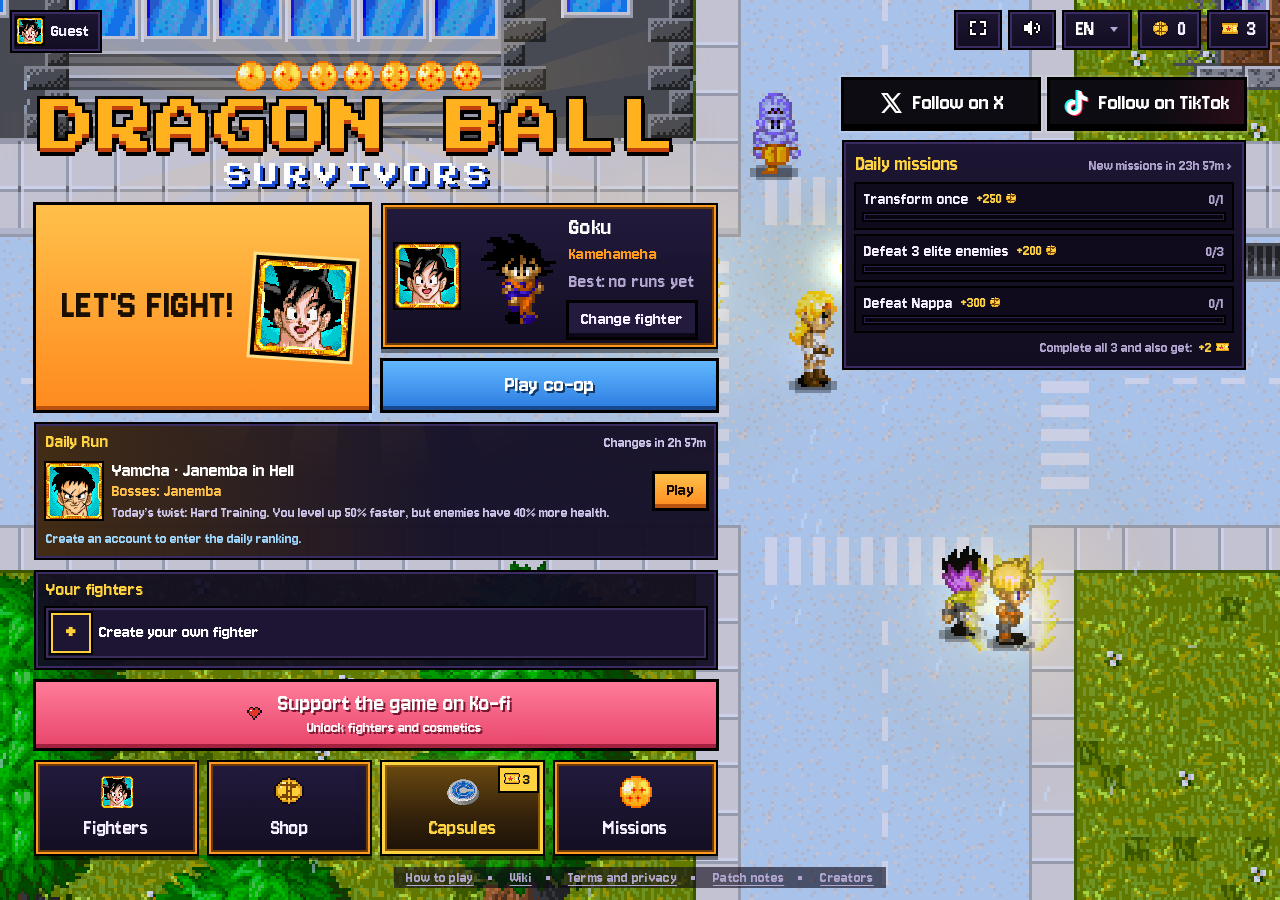
==== app/src/main/assets/www/dbsurvivors/index.html @ 6fc3cfaa "APK offline: DB Survivors + DBZ Survivor con menú de selección WebView nativo que sirve ambos juegos" ====
<!doctype html>
<html lang="es">
<head><script>window.DBS_OFFLINE=1</script>
<meta charset="utf-8">
<meta name="viewport" content="width=device-width,initial-scale=1,maximum-scale=1,user-scalable=no,viewport-fit=cover">
<title>Dragon Ball Survivors · Juego gratis de navegador estilo survivors</title>
<meta name="description" content="Juego de navegador gratis y sin anuncios estilo survivors con personajes de Dragon Ball: elige entre 42 guerreros, recorre las sagas de Freezer, Cell y Boo, transfórmate, juega en cooperativo con amigos e invoca a Shenlong. Sin descargas, en la compu o el celular.">
<link rel="canonical" href="https://www.dbsurvivors.xyz/">
<meta name="robots" content="index,follow,max-image-preview:large">
<meta name="theme-color" content="#0e0a18">
<meta name="apple-mobile-web-app-capable" content="yes">
<meta name="mobile-web-app-capable" content="yes">
<link rel="icon" href="/favicon.ico" sizes="any">
<link rel="icon" type="image/png" sizes="32x32" href="/favicon-32.png">
<link rel="apple-touch-icon" href="/apple-touch-icon.png">
<link rel="manifest" href="/site.webmanifest">
<meta property="og:type" content="website">
<meta property="og:site_name" content="Dragon Ball Survivors">
<meta property="og:title" content="Dragon Ball Survivors · Juego gratis de navegador">
<meta property="og:description" content="Elige entre 42 guerreros, sobrevive a las sagas de Freezer, Cell y Boo, juega con amigos e invoca a Shenlong. Gratis, sin anuncios y sin descargas.">
<meta property="og:url" content="https://www.dbsurvivors.xyz/">
<meta property="og:image" content="https://www.dbsurvivors.xyz/og.png">
<meta property="og:image:width" content="1200">
<meta property="og:image:height" content="630">
<meta property="og:image:alt" content="Dragon Ball Survivors: Goku, Vegeta, Piccolo y otros guerreros con las esferas del dragón en pixel art">
<meta property="og:locale" content="es_LA">
<meta property="og:locale:alternate" content="en_US">
<meta property="og:locale:alternate" content="pt_BR">
<meta property="og:locale:alternate" content="fr_FR">
<meta property="og:locale:alternate" content="ca_ES">
<meta name="twitter:card" content="summary_large_image">
<meta name="twitter:site" content="@dbsurvivorsapp">
<meta name="twitter:title" content="Dragon Ball Survivors · Juego gratis de navegador">
<meta name="twitter:description" content="Elige entre 42 guerreros, sobrevive a las sagas de Freezer, Cell y Boo, juega con amigos e invoca a Shenlong. Gratis y sin anuncios.">
<meta name="twitter:image" content="https://www.dbsurvivors.xyz/og.png">
<script type="application/ld+json">{"@context": "https://schema.org", "@type": "VideoGame", "name": "Dragon Ball Survivors", "url": "https://www.dbsurvivors.xyz/", "image": "https://www.dbsurvivors.xyz/og.png", "description": "Juego de navegador gratis y sin anuncios estilo survivors con personajes de Dragon Ball: elige entre 42 guerreros, recorre las sagas de Freezer, Cell y Boo, transfórmate, juega en cooperativo con amigos e invoca a Shenlong. Sin descargas, en la compu o el celular.", "genre": ["Acción", "Roguelike", "Survivors", "Bullet heaven"], "gamePlatform": ["Navegador web", "PC", "Celular"], "applicationCategory": "Game", "operatingSystem": "Cualquiera (navegador)", "inLanguage": ["es", "en", "pt", "fr", "ca"], "playMode": ["SinglePlayer", "CoOp"], "numberOfPlayers": {"@type": "QuantitativeValue", "minValue": 1, "maxValue": 4}, "isAccessibleForFree": true, "offers": {"@type": "Offer", "price": "0", "priceCurrency": "USD"}, "sameAs": ["https://x.com/dbsurvivorsapp", "https://ko-fi.com/dbsurvivors"]}</script>
<!-- 13/11: letras guardadas en el sitio (antes Google Fonts) para que el juego ande sin conexión -->
<style>@font-face{font-family:'Jersey 10';font-style:normal;font-weight:400;font-display:swap;src:url(fonts/jersey10-latin-ext.woff2) format('woff2');unicode-range:U+0100-02BA,U+02BD-02C5,U+02C7-02CC,U+02CE-02D7,U+02DD-02FF,U+0304,U+0308,U+0329,U+1D00-1DBF,U+1E00-1E9F,U+1EF2-1EFF,U+2020,U+20A0-20AB,U+20AD-20C4,U+2113,U+2C60-2C7F,U+A720-A7FF}@font-face{font-family:'Jersey 10';font-style:normal;font-weight:400;font-display:swap;src:url(fonts/jersey10-latin.woff2) format('woff2');unicode-range:U+0000-00FF,U+0131,U+0152-0153,U+02BB-02BC,U+02C6,U+02DA,U+02DC,U+0304,U+0308,U+0329,U+2000-206F,U+20AC,U+2122,U+2191,U+2193,U+2212,U+2215,U+FEFF,U+FFFD}@font-face{font-family:'Press Start 2P';font-style:normal;font-weight:400;font-display:swap;src:url(fonts/pressstart2p-latin-ext.woff2) format('woff2');unicode-range:U+0100-02BA,U+02BD-02C5,U+02C7-02CC,U+02CE-02D7,U+02DD-02FF,U+0304,U+0308,U+0329,U+1D00-1DBF,U+1E00-1E9F,U+1EF2-1EFF,U+2020,U+20A0-20AB,U+20AD-20C4,U+2113,U+2C60-2C7F,U+A720-A7FF}@font-face{font-family:'Press Start 2P';font-style:normal;font-weight:400;font-display:swap;src:url(fonts/pressstart2p-latin.woff2) format('woff2');unicode-range:U+0000-00FF,U+0131,U+0152-0153,U+02BB-02BC,U+02C6,U+02DA,U+02DC,U+0304,U+0308,U+0329,U+2000-206F,U+20AC,U+2122,U+2191,U+2193,U+2212,U+2215,U+FEFF,U+FFFD}</style>
<style>
/* 11/11: la letra pixelada (Press Start 2P) achica las mayúsculas con tilde a minúscula («HAS CAíDO»). «DBS Caps» trae solo esas letras, del tamaño de
   una mayúscula con la tilde encima (derivada de Press Start 2P, licencia SIL OFL 1.1; armada con _desarrollo/herramientas/fuente_caps/armar_caps.py). */
@font-face{font-family:'DBS Caps';src:url([data-uri]) format('truetype');unicode-range:U+C0-C4,U+C8-CF,U+D1-D6,U+D9-DC,U+178;font-display:block}
:root{--rd:'Jersey 10',ui-sans-serif,system-ui,sans-serif;--ink:#0e0a18;--panel:#17122a;--panel2:#231a3d;--line:#3a2c63;--txt:#f6efff;--mut:#b3a7d1;--org:#ff9a1f;--org2:#ffcf3a;--gold:#ffd23f;--blue:#47a3ff;--red:#ff4d4d;--grn:#5ee06a;--raro:#47a3ff;--epico:#c77dff;--leg:#ffcf3a}
*{box-sizing:border-box}
html,body{margin:0;height:100%;overflow:hidden;background:#07050d;color:var(--txt);font-family:'DBS Caps','Press Start 2P',ui-monospace,Menlo,Consolas,monospace;touch-action:none;user-select:none;-webkit-user-select:none;-webkit-tap-highlight-color:transparent}
#game{position:fixed;left:0;top:0;display:block;image-rendering:pixelated;image-rendering:crisp-edges}
img,.px{image-rendering:pixelated;image-rendering:crisp-edges}
.hidden{display:none!important}
button{font-family:inherit;color:inherit;cursor:pointer;border:0;background:none;padding:0;font-size:inherit}
button:disabled{cursor:default;opacity:.45}
.frame{background:linear-gradient(180deg,#221a3c,#130e23);box-shadow:0 0 0 2px #000,inset 0 0 0 2px var(--org),inset 0 0 0 4px #6b3a08,0 4px 0 2px rgba(0,0,0,.45)}
.frame2{background:linear-gradient(180deg,#1d1633,#120d20);box-shadow:0 0 0 2px #000,inset 0 0 0 2px var(--line)}

/* ---------- HUD ---------- */
#hud{position:fixed;inset:0;pointer-events:none;z-index:2;--hz:1}
#topc,#buffs,#boss,#loadout{zoom:var(--hz)}#pbox,#comates,#topr{zoom:var(--hzt,var(--hz))}
#coov{position:fixed;inset:0;pointer-events:none;z-index:1}
.comate{position:absolute;left:0;top:0}
.cm-tag{position:absolute;left:0;top:0;white-space:nowrap;font-family:var(--rd);font-size:20px;line-height:1;color:#fff;padding:3px 9px 5px;background:rgba(8,5,18,.78);box-shadow:0 0 0 2px #000,inset 0 -3px 0 #3fbf5a}
.comate.down .cm-tag{color:#ffc2bb;box-shadow:0 0 0 2px #000,inset 0 -3px 0 #ff5a4d}
.cm-ind{position:absolute;left:0;top:0;width:52px;height:52px}
.cm-ind img{width:52px;height:52px;display:block;image-rendering:pixelated;box-shadow:0 0 0 3px #000,0 0 0 6px #5ee06a,0 0 0 8px #000}
.comate.down .cm-ind img{filter:grayscale(.7) brightness(.85);box-shadow:0 0 0 3px #000,0 0 0 6px #ff5a4d,0 0 0 8px #000}
.cm-ind i{position:absolute;left:50%;top:50%;width:0;height:0}
.cm-ind i::after{content:'';position:absolute;left:34px;top:-9px;border-top:9px solid transparent;border-bottom:9px solid transparent;border-left:13px solid #5ee06a;filter:drop-shadow(0 0 1px #000) drop-shadow(0 0 1px #000)}
.comate.down .cm-ind i::after{border-left-color:#ff5a4d}
.cm-ind b{position:absolute;left:50%;top:60px;transform:translateX(-50%);white-space:nowrap;font-family:var(--rd);font-size:16px;font-weight:normal;color:#fff;text-shadow:2px 2px 0 #000,-1px -1px 0 #000,1px -1px 0 #000,-1px 1px 0 #000}
@media (max-width:760px){.cm-tag{font-size:16px}.cm-ind,.cm-ind img{width:42px;height:42px}.cm-ind b{top:50px;font-size:14px}}
#pbox{position:absolute;left:calc(10px + env(safe-area-inset-left));top:calc(10px + env(safe-area-inset-top));display:flex;gap:8px;padding:6px 10px 6px 6px;align-items:center}
#por{width:48px;height:48px;box-shadow:0 0 0 2px #000}
#pbars{display:flex;flex-direction:column;gap:5px;width:min(30vw,170px)}
#pname{display:flex;justify-content:space-between;font-size:8px;color:var(--org2);text-shadow:1px 1px 0 #000}
#pname b{font-weight:normal;color:#fff}
.bar{position:relative;height:11px;background:#07050d;box-shadow:0 0 0 2px #000,inset 0 0 0 1px #2c2148}
.bar i{display:block;height:100%;width:100%}
#hpfill{position:relative;z-index:1;background:linear-gradient(#a8ff9f 0 40%,#2fbf4a 40%);transition:width .12s}
#hpdmg,#bossdmg{position:absolute;left:0;top:0;bottom:0;background:#fff3d6;opacity:.85;transition:width .55s .3s cubic-bezier(.3,.7,.3,1)}
#xpfill{transition:width .2s ease-out}
#xpwrap.lvlup{animation:xpGlow .8s ease-out}
@keyframes xpGlow{0%{box-shadow:0 0 0 2px #000,0 0 0 0 rgba(255,220,90,.95)}100%{box-shadow:0 0 0 2px #000,0 0 20px 8px rgba(255,220,90,0)}}
#hpwrap.low #hpfill{background:linear-gradient(#ffb0a0 0 40%,#e0352b 40%)}
/* 14/11 (un jugador en X): los puntos de vida no se veían (la barra verde los tapaba); ahora van encima, más grandes */
#hptxt{position:absolute;inset:0;z-index:2;font-family:var(--rd);font-size:13px;line-height:10px;letter-spacing:.5px;text-align:center;color:#fff;text-shadow:1px 0 0 #000,-1px 0 0 #000,0 1px 0 #000,0 -1px 0 #000,1px 1px 0 #000}
#xpwrap{height:7px}
#xpfill{width:0;background:linear-gradient(#c8f0ff 0 40%,#3a8bff 40%)}
#topc{position:absolute;left:50%;top:calc(12px + env(safe-area-inset-top));transform:translateX(-50%);display:flex;flex-direction:column;align-items:center;gap:6px}
#timer{font-size:18px;text-shadow:2px 2px 0 #000,0 0 8px rgba(0,0,0,.6);transition:color .4s}
#timer.inf{color:#ff8a7a}
#balls{display:flex;gap:3px;padding:4px 6px;background:rgba(10,7,20,.55);box-shadow:0 0 0 2px rgba(0,0,0,.6)}
#balls img{width:15px;height:15px}
#balls img.off{filter:grayscale(1) brightness(.45);opacity:.6}
#topr{position:absolute;right:calc(10px + env(safe-area-inset-right));top:calc(12px + env(safe-area-inset-top));display:flex;gap:8px;align-items:center}
.cnt{display:flex;align-items:center;gap:6px;font-size:9px;text-shadow:1px 1px 0 #000}
.cnt img{width:16px;height:16px}
.ibtn{pointer-events:auto;width:38px;height:38px;display:grid;place-items:center}
#buffs{position:absolute;right:calc(10px + env(safe-area-inset-right));top:calc(60px + env(safe-area-inset-top));display:flex;flex-direction:column;gap:4px;align-items:flex-end;font-size:7px;text-shadow:1px 1px 0 #000;color:#ff8a7a}
#boss{position:absolute;left:50%;top:calc(76px + env(safe-area-inset-top));transform:translateX(-50%);width:min(70vw,420px);text-align:center}
#bossname{font-size:10px;color:#ffb3a3;text-shadow:2px 2px 0 #000;margin-bottom:6px;letter-spacing:1px}
#bossbar{height:12px}
#bossfill{position:relative;z-index:1;background:linear-gradient(#ffb59a 0 40%,#d0281e 40%);transition:width .1s}
#loadout{position:absolute;left:calc(10px + env(safe-area-inset-left));bottom:calc(12px + env(safe-area-inset-bottom));display:flex;flex-wrap:wrap;gap:6px;max-width:72vw}
.slot{position:relative;width:38px;height:38px;display:grid;place-items:center}
.slot img{width:32px;height:32px}
.slot b{position:absolute;right:-2px;bottom:-4px;font-size:7px;font-weight:normal;color:var(--gold);text-shadow:1px 1px 0 #000,-1px -1px 0 #000}
.slot.ex{box-shadow:0 0 0 2px #000,inset 0 0 0 2px #ffcf3a,inset 0 0 0 4px #8a5a00,0 0 10px rgba(255,207,58,.55)}
.slot.evo{box-shadow:0 0 0 2px #000,inset 0 0 0 2px #ff9a3a,inset 0 0 0 4px #9a2a00,0 0 12px rgba(255,130,40,.75)}.slot.used img{opacity:.35;filter:grayscale(1)}
.slot.ex b{color:#fff2a8;display:flex;align-items:center;gap:1px}.slot.ex b i{font-style:normal;font-family:system-ui,sans-serif;font-size:9px;color:#ffcf3a;line-height:1}
#banner{position:absolute;left:0;right:0;top:28%;text-align:center;font-size:clamp(13px,3.2vw,24px);line-height:1.6;color:var(--gold);text-shadow:3px 3px 0 #000,-2px 2px 0 #000,2px -2px 0 #000,-2px -2px 0 #000;padding:0 16px;pointer-events:none}
#banner .bn{display:inline-block;position:relative;padding:8px 30px;z-index:0;opacity:0;animation:bnIn .5s cubic-bezier(.2,.9,.3,1.2) forwards,bnOut .45s ease-in 2.2s forwards}
#banner .bn.red{color:#ff6b5a}
@media (max-width:760px){#banner .bn.trn{font-size:clamp(10px,2.85vw,24px);padding:8px 12px}} /* 12/11: los nombres largos de transformación entran en una línea en el celular */#banner .bn.blue{color:#9fdcff}
#banner .bn::before{content:'';position:absolute;inset:0;background:linear-gradient(90deg,transparent,rgba(8,5,18,.82) 14%,rgba(8,5,18,.82) 86%,transparent);transform:skewX(-14deg);z-index:-1;animation:plate .42s cubic-bezier(.2,.9,.3,1) both}
#banner .bn::after{content:'';position:absolute;left:8%;right:8%;bottom:0;height:3px;background:linear-gradient(90deg,transparent,currentColor,transparent);animation:plate .5s .1s cubic-bezier(.2,.9,.3,1) both}
@keyframes bnIn{0%{transform:translateX(-50px) scale(1.5) skewX(-10deg);opacity:0;letter-spacing:10px}55%{transform:translateX(4px) scale(.96) skewX(-10deg);opacity:1}100%{transform:skewX(-10deg);opacity:1;letter-spacing:1px}}
@keyframes bnOut{from{transform:skewX(-10deg);opacity:1}to{transform:translateX(70px) skewX(-10deg);opacity:0}}
@keyframes plate{from{clip-path:inset(0 100% 0 0)}to{clip-path:inset(0 0 0 0)}}

/* ---------- Pantallas ---------- */
.screen{position:fixed;inset:0;z-index:5;display:flex;flex-direction:column;align-items:center;justify-content:center;gap:16px;padding:20px 16px;background:rgba(7,5,14,.72);overflow:auto;text-align:center;touch-action:pan-y}
.screen.solid{background:radial-gradient(ellipse at 50% 20%,rgba(255,140,30,.16),rgba(7,5,14,.94) 65%)}
.screen>*{flex-shrink:0}
.screen.menu{justify-content:flex-start;padding-top:calc(64px + env(safe-area-inset-top))}
.ttl{font-size:clamp(18px,4.4vw,30px);color:var(--gold);text-shadow:3px 3px 0 #000,0 0 18px rgba(255,170,40,.35);line-height:1.3}
.ttl.red{color:#ff6b5a}
.ttl2{font-size:clamp(14px,3vw,20px);color:var(--gold);text-shadow:2px 2px 0 #000}
.sub{font-size:10px;color:var(--mut);line-height:1.7}
.cards{display:flex;gap:16px;flex-wrap:wrap;justify-content:center;max-width:1100px}
.card{pointer-events:auto;padding:16px;text-align:left;transition:transform .08s,filter .08s}
.card:hover,.card:focus-visible{transform:translateY(-4px);filter:brightness(1.15);outline:none}
.nm{font-size:12px;color:#fff;line-height:1.4}
.tg{font-size:8px;color:var(--org);margin-top:8px}
.ds{font-size:8px;line-height:1.8;color:var(--mut);margin-top:8px}
.logo{display:flex;flex-direction:column;align-items:center;gap:8px}
.logo .balls{display:flex;gap:6px}
.logo .balls img{width:30px;height:30px}
.logo .l1{font-size:clamp(24px,6.6vw,56px);color:#ffb21e;letter-spacing:2px;text-shadow:0 4px 0 #c2410c,4px 4px 0 #000,-3px -3px 0 #000,3px -3px 0 #000,-3px 3px 0 #000,0 8px 0 #000}
.logo .l2{font-size:clamp(13px,3.4vw,24px);color:#fff;letter-spacing:6px;text-shadow:3px 3px 0 #1d4ed8,5px 5px 0 #000}
.opt{width:290px;display:flex;gap:14px;align-items:flex-start;position:relative}
.opt .ic{width:48px;height:48px;flex:none;box-shadow:0 0 0 2px #000;background:#0b0816}
.opt .key{position:absolute;right:10px;top:10px;font-size:7px;color:var(--mut)}
.opt.gold{background:linear-gradient(180deg,#4a3209,#1d1530);box-shadow:0 0 0 2px #000,inset 0 0 0 2px var(--gold),inset 0 0 0 4px #7a5a08,0 0 24px rgba(255,210,63,.35)}
.opt.gold .tg{color:var(--gold)}
.btns{display:flex;flex-direction:column;gap:12px;align-items:center}
.btn{pointer-events:auto;font-size:11px;padding:15px 18px;background:linear-gradient(#ffc04a,#ff8a1e);color:#1a0f00;box-shadow:0 0 0 3px #000,inset 0 -4px 0 #b9520f;min-width:240px}
.btn:hover:not(:disabled){filter:brightness(1.1)}
.btn.alt{background:var(--panel2);color:var(--txt);box-shadow:0 0 0 3px #000,inset 0 -4px 0 #0c0818}
.btn.sm{font-size:8px;padding:9px 10px;min-width:0}
.btn.big{font-size:16px;padding:18px 30px;min-width:280px}
.legal{font-size:6px;color:#6f6389;line-height:1.8;max-width:540px}
.legal-a,.tlink{color:var(--mut);text-decoration:underline;text-underline-offset:3px}
.legal-a{font-size:7px;margin-top:-8px}
.legal-a:hover,.tlink:hover{color:#fff}
.legal-links{display:flex;flex-wrap:wrap;gap:6px 10px;align-items:center;justify-content:center;margin-top:-8px;color:var(--mut)}
.legal-links .legal-a{margin-top:0}
.legal-links .legal-x{flex-basis:100%;text-align:center}
.stats2{display:grid;grid-template-columns:auto auto;gap:10px 24px;font-size:9px;text-align:left;padding:18px 22px}
.stats2 span:nth-child(even){color:var(--gold);text-align:right}
#shen{width:min(92vw,576px);height:auto;image-rendering:pixelated;box-shadow:0 0 0 3px #000}
@media (max-width:760px){#s-wish.w4 #shen{width:auto;height:min(13vh,162px)}#s-wish.w4 #wishes{gap:8px}} /* 17/11: con 4 deseos, Shenlong más chico en el celular para que entren */
#loading{position:fixed;inset:0;display:grid;place-items:center;font-size:10px;color:var(--mut);z-index:9}
/* ---------- Animación ---------- */
@keyframes slam{0%{transform:scale(2.4);opacity:0;filter:brightness(2.4)}45%{transform:scale(.92);opacity:1;filter:brightness(1.5)}70%{transform:scale(1.05)}100%{transform:scale(1);filter:none}}
@keyframes rise{from{transform:translateY(26px) scale(.96);opacity:0}to{transform:none;opacity:1}}
@keyframes dropIn{0%{transform:translateY(-80px) rotate(-14deg);opacity:0}55%{transform:translateY(7px) rotate(3deg);opacity:1}78%{transform:translateY(-3px) rotate(-1deg)}100%{transform:none;opacity:1}}
@keyframes popIn{0%{transform:scale(0) rotate(-120deg);opacity:0}65%{transform:scale(1.3) rotate(10deg);opacity:1}100%{transform:scale(1) rotate(0)}}
@keyframes floaty{0%,100%{transform:translateY(0)}50%{transform:translateY(-4px)}}
@keyframes shine{0%,64%{transform:translateX(-160%) skewX(-22deg)}84%,100%{transform:translateX(320%) skewX(-22deg)}}
@keyframes breathe{0%,100%{box-shadow:0 0 0 3px #000,inset 0 -4px 0 #b9520f,0 0 8px 0 rgba(255,170,40,.25)}50%{box-shadow:0 0 0 3px #000,inset 0 -4px 0 #b9520f,0 0 28px 8px rgba(255,170,40,.55)}}
@keyframes spin{to{transform:translate(-50%,-50%) rotate(360deg)}}
@keyframes fadeIn{from{opacity:0}to{opacity:1}}
@keyframes fadeOut{to{opacity:0}}
@keyframes bump{0%{transform:scale(1)}35%{transform:scale(1.4)}100%{transform:scale(1)}}
@keyframes stampIn{0%{transform:scale(2.2) rotate(-6deg);opacity:0}55%{transform:scale(.92) rotate(-6deg);opacity:1}100%{transform:scale(1) rotate(-6deg);opacity:1}}
@keyframes flipIn{0%{transform:perspective(500px) rotateY(90deg) scale(.85)}60%{transform:perspective(500px) rotateY(-12deg) scale(1.07)}100%{transform:none}}
@keyframes chargeShake{0%,100%{transform:translate(0,0) rotate(0)}25%{transform:translate(calc(var(--a,1)*-1px),calc(var(--a,1)*.5px)) rotate(calc(var(--a,1)*-.7deg))}75%{transform:translate(calc(var(--a,1)*1px),calc(var(--a,1)*-.5px)) rotate(calc(var(--a,1)*.7deg))}}
@keyframes cardIn{from{transform:translateY(46px) scale(.88);opacity:0}to{transform:none;opacity:1}}
@keyframes chosen{0%{transform:scale(1)}40%{transform:scale(1.1);filter:brightness(1.7)}100%{transform:translateY(-50px) scale(.55);opacity:0}}
@keyframes gone{to{transform:translateY(40px) scale(.9);opacity:0}}
@keyframes hudL{from{transform:translateX(-130%)}to{transform:none}}
@keyframes hudR{from{transform:translateX(130%)}to{transform:none}}
@keyframes hudT{from{transform:translate(-50%,-160%)}to{transform:translate(-50%,0)}}
@keyframes hudB{from{transform:translateY(170%)}to{transform:none}}
@keyframes tcIn{from{clip-path:inset(0 100% 0 0)}to{clip-path:inset(0 0 0 0)}}
@keyframes tcOut{from{clip-path:inset(0 0 0 0)}to{clip-path:inset(0 0 0 100%)}}
@keyframes riseX{from{transform:translateX(-40px);opacity:0}to{transform:none;opacity:1}}
@keyframes legGlow{0%,100%{box-shadow:0 0 0 2px #000,inset 0 0 0 2px var(--leg),0 0 14px rgba(255,207,58,.5)}50%{box-shadow:0 0 0 2px #000,inset 0 0 0 2px var(--leg),0 0 34px rgba(255,207,58,.95)}}
.screen{animation:fadeIn .22s ease-out}
.screen.out{animation:fadeOut .23s ease-in forwards;pointer-events:none}
.btn,.card,.navb,.homechar{position:relative;overflow:hidden}
.btn::after,.navb::after,.card.opt::after{content:'';position:absolute;top:-10%;bottom:-10%;left:0;width:34%;background:linear-gradient(90deg,transparent,rgba(255,255,255,.35),transparent);transform:translateX(-160%) skewX(-22deg);pointer-events:none;animation:shine 3.4s cubic-bezier(.65,.05,.36,1) infinite}
.btn:disabled::after{display:none}
.btn.big{animation:breathe 1.7s ease-in-out infinite}
.st>*{animation:rise .48s cubic-bezier(.2,.9,.25,1.15) backwards;animation-delay:calc(var(--i,0)*60ms + 80ms)}
.slam{animation:slam .55s cubic-bezier(.2,.9,.3,1.3) both}
.cards>.card.opt{animation:cardIn .44s cubic-bezier(.2,.9,.3,1.25) backwards;animation-delay:calc(var(--i,0)*80ms + .16s)}
.cards>.card.opt.chosen{animation:chosen .26s ease-in forwards}
.cards>.card.opt.gone{animation:gone .22s ease-in forwards}
.logo{position:relative;z-index:0}
.logo .lt{display:inline-block;animation:dropIn .6s cubic-bezier(.2,.9,.3,1.2) backwards;animation-delay:calc(var(--i)*45ms + .1s)}
.logo .balls img{animation:popIn .5s cubic-bezier(.2,.9,.3,1.3) backwards,floaty 2.4s ease-in-out infinite;animation-delay:calc(var(--i)*70ms + .55s),calc(var(--i)*170ms + 1.2s)}
.logo .l2{animation:riseX .5s .6s cubic-bezier(.2,.9,.3,1.2) backwards}
.rays{position:absolute;left:50%;top:50%;width:900px;height:900px;transform:translate(-50%,-50%);background:repeating-conic-gradient(from 0deg,rgba(255,200,90,0) 0 8deg,rgba(255,200,90,.12) 8deg 16deg);-webkit-mask:radial-gradient(circle,#000 0,#000 16%,transparent 58%);mask:radial-gradient(circle,#000 0,#000 16%,transparent 58%);animation:spin 60s linear infinite;pointer-events:none;z-index:-1}
#s-pick .rays,#s-end .rays{top:34%}
/* 15/11 (pedido en X): el retrato de Bulma en la estación de Capsule Corp, entra con un saltito */
.pkpor{width:96px;height:96px;image-rendering:pixelated;display:block;margin:0 auto 8px;position:relative;filter:drop-shadow(3px 3px 0 #000);animation:pkpor .42s cubic-bezier(.2,1.6,.4,1) both}
@keyframes pkpor{0%{transform:scale(.4) translateY(18px);opacity:0}100%{transform:none;opacity:1}}
@media (max-height:640px){.pkpor{width:72px;height:72px;margin-bottom:4px}}
#hud.enter #pbox{animation:hudL .55s .15s cubic-bezier(.2,.9,.3,1.15) backwards}
#hud.enter #topr{animation:hudR .55s .2s cubic-bezier(.2,.9,.3,1.15) backwards}
#hud.enter #topc{animation:hudT .55s .25s cubic-bezier(.2,.9,.3,1.15) backwards}
#hud.enter #loadout{animation:hudB .55s .3s cubic-bezier(.2,.9,.3,1.15) backwards}
#killn,#zrun{display:inline-block}
.bump{animation:bump .3s ease-out}
#balls img.pop{animation:popIn .55s cubic-bezier(.2,.9,.3,1.4)}
#wipe{position:fixed;inset:0;z-index:20;pointer-events:none;overflow:hidden}
#wipe i{position:absolute;top:-10%;bottom:-10%;left:-30%;width:160%;transform:translateX(-120%) skewX(-18deg)}
#wipe i:nth-child(1){background:#ffcf3a}#wipe i:nth-child(2){background:#ff8a1e}#wipe i:nth-child(3){background:#0e0a18}
#dflash{position:fixed;inset:0;background:#fff;opacity:0;pointer-events:none;z-index:19}
#fxl{position:fixed;inset:0;pointer-events:none;z-index:18}
#lbox{position:fixed;inset:0;pointer-events:none;z-index:3}
#lbox i{position:absolute;left:0;right:0;height:12vh;background:#000;transition:transform .45s cubic-bezier(.2,.9,.3,1)}
#lbox i:first-child{top:0;transform:translateY(-100%)}#lbox i:last-child{bottom:0;transform:translateY(100%)}
#lbox.on i{transform:none}
#tcard{position:fixed;left:0;right:0;top:58%;z-index:4;pointer-events:none;text-align:center}
.tc-band{position:relative;padding:14px 0 18px;background:linear-gradient(90deg,transparent,rgba(150,16,16,.88) 14%,rgba(80,6,6,.92) 86%,transparent);transform:skewY(-4deg);animation:tcIn .38s cubic-bezier(.2,.9,.3,1) both}
.tc-band::before,.tc-band::after{content:'';position:absolute;left:0;right:0;height:3px;background:linear-gradient(90deg,transparent,#ffcf3a,transparent)}
.tc-band::before{top:0}.tc-band::after{bottom:0}
.tc-name{font-size:clamp(28px,7vw,64px);color:#fff;text-shadow:4px 4px 0 #000,0 0 24px rgba(255,80,40,.7);letter-spacing:4px;animation:slam .55s .16s cubic-bezier(.2,.9,.3,1.3) both}
.tc-sub{font-size:clamp(9px,1.6vw,12px);color:#ffcf3a;letter-spacing:3px;margin-bottom:12px;animation:riseX .42s .08s both}
#tcard.out .tc-band{animation:tcOut .36s ease-in forwards}
/* 12/11: deseo de Shenlong concedido en cooperativo (anuncio en todas las pantallas) */
#tcard.shen{top:24%}#tcard.shen .tc-band{background:linear-gradient(90deg,transparent,rgba(18,110,56,.9) 14%,rgba(6,64,30,.94) 86%,transparent)}#tcard.shen .tc-name{text-shadow:4px 4px 0 #000,0 0 26px rgba(120,255,140,.75)}
.tc-x{font-family:var(--rd);font-size:clamp(15px,2.4vw,21px);color:#d9ffd0;margin-top:10px;text-shadow:2px 2px 0 #000;animation:riseX .42s .3s both}.tc-x:empty{display:none}
/* 12/11: votación del deseo (quién votó qué) y mensajes rápidos del cooperativo */
#wishes .card{position:relative}.wvb{position:absolute;top:-12px;right:-6px;display:flex;gap:3px;pointer-events:none}.wvb img{width:28px;height:28px;display:block;image-rendering:pixelated;background:#1a1230;box-shadow:0 0 0 2px #000,0 0 0 4px #ffd23f;animation:wvIn .25s cubic-bezier(.2,.9,.3,1.4) both}
@keyframes wvIn{from{transform:scale(.3);opacity:0}}#wishes .card.voted{box-shadow:0 0 0 3px #000,0 0 0 6px #ffd23f}#wishes.didvote .card:not(.voted){opacity:.6}#wvote{max-width:640px;text-align:center}#wvote b{color:var(--gold);font-weight:normal}
#qmenu{position:absolute;right:calc(10px + env(safe-area-inset-right));top:calc(60px + env(safe-area-inset-top));pointer-events:auto;display:flex;flex-direction:column;gap:6px;padding:8px;min-width:200px;z-index:7}
#qmhint{position:fixed;z-index:7;pointer-events:none;padding:7px 11px;font-family:var(--rd);font-size:16px;color:var(--txt);white-space:nowrap;box-shadow:0 0 0 2px #000,inset 0 0 0 2px var(--gold);animation:qmhIn .35s ease-out}#qmhint::before{content:'';position:absolute;top:-7px;right:calc(var(--ar,20px) - 7px);border:7px solid transparent;border-top:0;border-bottom-color:var(--gold)}#qmhint kbd{font:9px 'Press Start 2P',monospace;color:var(--gold);margin-left:5px}@media (max-width:760px){#qmhint{white-space:normal;max-width:190px;font-size:15px;line-height:1.25}}@keyframes qmhIn{from{opacity:0;transform:translateY(-6px)}}
#qmenu .qm-t{font-family:var(--rd);font-size:16px;color:var(--mut);padding:0 2px 2px}#qmenu button{display:flex;align-items:center;justify-content:space-between;gap:14px;padding:7px 10px 9px;font-family:var(--rd);font-size:20px;color:#fff;background:#221a3a;box-shadow:0 0 0 2px #000,inset 0 0 0 1px var(--line);cursor:pointer;text-align:left}
#qmenu button:hover{filter:brightness(1.25)}#qmenu kbd{font:9px 'Press Start 2P',monospace;color:var(--gold)}
.qmb{position:absolute;transform:translate(-50%,-100%);pointer-events:none;white-space:nowrap}.qmb span{display:block;padding:5px 9px 7px;font-family:var(--rd);font-size:18px;line-height:1;color:#1a1230;background:#fff;box-shadow:0 0 0 2px #000;animation:qmIn .24s cubic-bezier(.2,.9,.3,1.4) both;transform-origin:50% 100%}
.qmb:not(.qmh)::after{content:'';position:absolute;left:50%;bottom:-6px;margin-left:-5px;border:5px solid transparent;border-top-color:#fff;border-bottom:0}@keyframes qmIn{from{transform:scale(.4);opacity:0}}
.cmh{position:relative}.qmb.qmh{left:100%;top:50%;transform:translate(10px,-50%)}@media (max-width:760px){.qmb.qmh{left:50%;top:100%;transform:translate(-50%,8px)}}
#gstage{position:relative;width:240px;height:190px;display:grid;place-items:center;z-index:0}
#grays{position:absolute;left:50%;top:50%;width:560px;height:560px;transform:translate(-50%,-50%);background:repeating-conic-gradient(from 0deg,rgba(255,240,200,0) 0 9deg,rgba(255,230,160,.18) 9deg 18deg);-webkit-mask:radial-gradient(circle,#000 0,#000 18%,transparent 60%);mask:radial-gradient(circle,#000 0,#000 18%,transparent 60%);animation:spin 36s linear infinite;opacity:.35;transition:opacity .5s;z-index:-1}
#gglow{position:absolute;inset:-40px;border-radius:50%;background:radial-gradient(circle,var(--gc,rgba(255,230,170,.5)),transparent 62%);opacity:.35;transition:opacity .3s;z-index:-1}
.gcap.charge{animation:chargeShake .08s linear infinite}
.gi.back{opacity:.9}
.gi.flip{animation:flipIn .5s cubic-bezier(.2,.9,.3,1.1) both}
.gi.r4.flip{animation:flipIn .5s cubic-bezier(.2,.9,.3,1.1) both,legGlow 1.6s .5s ease-in-out infinite}
.pips i.new{animation:popIn .5s cubic-bezier(.2,.9,.3,1.6)}
.cdet .bar i{transition:width .7s cubic-bezier(.2,.8,.3,1)}
.stampx{position:absolute;right:18px;top:16px;font-size:12px;color:var(--grn);padding:8px 10px;box-shadow:0 0 0 3px var(--grn);text-shadow:2px 2px 0 #000;animation:stampIn .45s cubic-bezier(.2,.9,.3,1.3) both;pointer-events:none}
.cdet{position:relative}
.stats2.st>span{animation:rise .42s cubic-bezier(.2,.9,.25,1.15) backwards;animation-delay:calc(var(--i,0)*90ms + .45s)}
.endx>.ach{animation:achIn .5s cubic-bezier(.2,.9,.3,1.25) backwards;animation-delay:calc(var(--i,0)*260ms + 1.3s)}
@keyframes achIn{0%{transform:translateY(16px) scale(.86);opacity:0}60%{transform:scale(1.04);opacity:1}100%{transform:none;opacity:1}}
@keyframes achShine{from{transform:translateX(-160%) skewX(-22deg)}to{transform:translateX(460%) skewX(-22deg)}}
@keyframes achGlow{0%,100%{filter:drop-shadow(0 0 0 rgba(255,154,31,0))}50%{filter:drop-shadow(0 0 9px rgba(255,154,31,.6))}}
@media (prefers-reduced-motion:reduce){*{animation-duration:.01ms!important;animation-delay:0s!important;animation-iteration-count:1!important;transition-duration:.01ms!important}}

/* ---------- Menú ---------- */
#wallet{position:fixed;top:calc(12px + env(safe-area-inset-top));right:calc(12px + env(safe-area-inset-right));z-index:6;display:flex;gap:10px}
#wallet .w{display:flex;align-items:center;gap:8px;padding:8px 12px;font-size:10px}
#wallet img{width:18px;height:18px}
.mrow.ready{box-shadow:0 0 0 2px #000,inset 0 0 0 2px var(--gold),0 0 18px rgba(255,200,60,.35);background:linear-gradient(90deg,rgba(255,190,60,.18),rgba(255,190,60,.03) 70%),linear-gradient(180deg,#1d1633,#120d20);animation:mReady 1.8s ease-in-out infinite}
@keyframes mReady{50%{box-shadow:0 0 0 2px #000,inset 0 0 0 2px #fff1a6,0 0 28px rgba(255,200,60,.6)}}
.mrow.ready .btn,.hdm.ready .btn,#mis-all,.hd-all{animation:mBtn 1.1s ease-in-out infinite}
@keyframes mBtn{50%{transform:scale(1.07);filter:brightness(1.18)}}
#mis-all{min-width:0;margin:2px 0 4px}
.hdaily{width:min(100%,640px);padding:10px 12px 12px;display:flex;flex-direction:column;gap:8px;font-family:var(--rd);text-align:left}
.hd-h{display:flex;justify-content:space-between;align-items:baseline;gap:10px;background:none;border:0;color:var(--txt);font:inherit;cursor:pointer;padding:0;text-align:left}
.hd-h b{font-size:22px;color:var(--gold);font-weight:normal}.hd-h span{font-size:16px;color:var(--mut);white-space:nowrap}
.hdm{display:grid;grid-template-columns:1fr auto;align-items:center;gap:4px 10px;padding:6px 8px 8px;background:#100b1c;box-shadow:0 0 0 2px #000}
.hdm-t{font-size:18px;line-height:1.1}
.hdm-z{display:inline-flex;align-items:center;gap:3px;margin-left:8px;color:#ffd23f;font-size:16px;white-space:nowrap;vertical-align:1px}
.hdm-z img{width:13px;height:13px}
.hd-bi{display:flex;align-items:center;justify-content:flex-end;gap:6px;font-size:16px;color:var(--mut);padding:0 2px}
.hd-bi b{display:inline-flex;align-items:center;gap:3px;color:#ffd23f;font-weight:normal}
.hd-bi img{width:15px;height:15px}.hdm-p{font-size:17px;color:var(--mut)}.hdm .rar{font-size:15px;padding:3px 7px}
.hdm .bar{grid-column:1/-1;height:6px}.hdm .bar i{background:linear-gradient(#ffe08a,#ff9a1f)}
.hdm.got{opacity:.6}.hdm.ready{box-shadow:0 0 0 2px #000,inset 0 0 0 2px var(--gold),0 0 14px rgba(255,200,60,.35);background:linear-gradient(90deg,rgba(255,190,60,.16),#100b1c 70%)}
.hd-all{min-width:0;align-self:center}
@media (prefers-reduced-motion:reduce){.mrow.ready,.mrow.ready .btn,.hdm.ready .btn,#mis-all,.hd-all{animation:none}}
#langbtn{cursor:pointer;color:var(--mut)}#langbtn b{color:#fff;font-weight:normal}
#langbtn .lgc{display:inline-block;width:0;height:0;border-left:4px solid transparent;border-right:4px solid transparent;border-top:5px solid currentColor;margin-left:7px;vertical-align:middle}
#volbtn{cursor:pointer;padding-left:8px;padding-right:8px}#volbtn img{image-rendering:pixelated;vertical-align:middle}
/* 12/11: con el botón de pantalla completa, en celulares angostos la barra de arriba se aprieta para no pisar la cuenta */
@media (max-width:430px){#wallet{gap:4px}#wallet .w{gap:5px}#wallet .w,#wallet #volbtn{padding-left:5px;padding-right:5px}#langbtn .lgc{display:none}}
/* 13/11: tus estadísticas en la pausa (pedido de un jugador: «ver cuánto % total tenemos acumulado») */
.pcols{display:flex;flex-direction:column;align-items:center;gap:14px}
@media (min-width:640px){.pcols{flex-direction:row-reverse;align-items:flex-start;gap:24px}}
.pst{width:min(400px,calc(100vw - 32px));display:grid;grid-template-columns:repeat(2,minmax(0,1fr));gap:7px 16px;padding:10px 14px 12px;font-family:var(--rd);text-align:left}
.pst-t{grid-column:1/-1;width:0;min-width:100%;font-size:22px;line-height:1;color:var(--org2);text-align:center;margin-bottom:2px}
.pst-r{display:flex;align-items:center;gap:7px;font-size:19px;line-height:1;color:var(--txt);min-width:0}
.pst-r img{width:20px;height:20px;object-fit:contain;image-rendering:pixelated;flex-shrink:0}
.pst-r span{flex:1 1 auto;min-width:0}.pst-r b{font-weight:normal;color:var(--gold);white-space:nowrap;margin-left:auto;padding-left:4px}.pst-r b.z{color:var(--mut)}
.pst-f{grid-column:1/-1;width:0;min-width:100%;font-size:15px;line-height:1.05;color:var(--mut);text-align:center;margin-top:2px}
/* si no entra (celular acostado) baja desde arriba: antes el centrado escondía «Continuar» arriba de la pantalla, sin poder subir */
#s-pause.screen{justify-content:flex-start}#s-pause>.ttl{margin-top:auto}#s-pause>.pcols{margin-bottom:auto}
@media (max-width:760px) and (min-height:600px){#s-pause.screen{padding-top:calc(100px + env(safe-area-inset-top))}}
@media (max-width:400px){.pst{width:calc(100vw - 16px);gap:6px 8px;padding:10px 8px 12px}.pst-r{font-size:16px;gap:4px}.pst-r img{width:18px;height:18px}}
/* 13/11: desafíos (Torneo de Artes Marciales y Habitación del Tiempo) */
.gate-r{list-style:none;margin:0;padding:12px 16px 12px 30px;width:min(560px,calc(100vw - 32px));box-sizing:border-box;font-family:var(--rd);font-size:20px;line-height:1.12;text-align:left;color:var(--txt)}
.gate-r li{position:relative;margin:5px 0}.gate-r li::before{content:"";position:absolute;left:-14px;top:.42em;width:6px;height:6px;background:var(--org2);box-shadow:1px 1px 0 #000}
.gate-r li.pz{color:var(--gold)}.gate-b{flex-direction:row;flex-wrap:wrap;justify-content:center}
#s-gate.hab .ttl{color:#f4f1e6}#s-gate.hab .gate-r li::before{background:#dfe9ff}
#timer.chal{color:#ffcf3a}
#gatechip{display:flex;align-items:center;gap:7px;padding:3px 10px 4px;font-family:var(--rd);font-size:19px;line-height:1;color:#fff;white-space:nowrap;background:rgba(14,10,24,.88);box-shadow:0 0 0 2px #000,inset 0 0 0 2px var(--org);animation:gateP .9s ease-in-out infinite alternate}
#s-tnd{background:rgba(8,6,16,.86);flex-direction:row;align-items:center;justify-content:center;gap:28px;padding:20px}
#s-tnd .tnd-room{position:relative;width:426px;height:465px;background:url([data-uri]) 0 0/100% 100%;image-rendering:pixelated;box-shadow:0 0 0 4px #000,0 0 0 7px #6a4a1a;flex:none}
#s-tnd .tnd-ven{position:absolute;left:214px;top:90px;width:46px;height:92px;background:url([data-uri]) 0 0/100% 100%;image-rendering:pixelated}
#s-tnd .tnd-say{position:absolute;left:266px;top:54px;background:#fff;color:#1a1020;font:400 19px/1.1 var(--rd);padding:4px 8px 6px;box-shadow:0 0 0 2px #000;white-space:nowrap}
#s-tnd .tnd-pan{width:460px;max-width:100%;display:flex;flex-direction:column;gap:10px}#s-tnd .ttl{font-size:40px;text-align:center;margin:0}#s-tnd .sub{text-align:center;margin:0}
#s-tnd .tnd-zen{display:flex;align-items:center;justify-content:center;gap:8px;font:400 24px/1 var(--rd);color:#ffd84a}#s-tnd .tnd-zen img{width:22px;height:22px}
#s-tnd .tnd-it{display:flex;align-items:center;gap:10px;padding:8px 10px;text-align:left}#s-tnd .tnd-it>img{width:40px;height:40px;image-rendering:pixelated;flex:none}
#s-tnd .tnd-it .nm{font:400 23px/1 var(--rd);color:#fff}#s-tnd .tnd-it .ds{font:400 17px/1.1 var(--rd);color:#cfc6e8;margin-top:3px}
#s-tnd .tnd-it .btn,#s-tnd .tnd-it .rar{margin-left:auto;flex:none;min-width:0}#s-tnd .tnd-it .btn img{width:16px;height:16px;vertical-align:-2px;margin-right:4px}#s-tnd .tnd-it.sold{opacity:.6}
#s-tnd .btns{justify-content:center;margin-top:6px}
@media (max-width:700px){#s-tnd{flex-direction:column;justify-content:flex-start;gap:10px;padding:max(16px,env(safe-area-inset-top)) 12px 16px;overflow-y:auto}#s-tnd>:first-child{margin-top:auto}#s-tnd>:last-child{margin-bottom:auto}#s-tnd .tnd-room{width:210px;height:229px}#s-tnd .tnd-ven{left:105px;top:44px;width:23px;height:46px}
  #s-tnd .tnd-say{left:128px;top:24px;font-size:14px}#s-tnd .ttl{font-size:26px}#s-tnd .sub{font-size:14px;line-height:1.15}#s-tnd .tnd-zen{font-size:20px}#s-tnd .tnd-it>img{width:34px;height:34px}
  #s-tnd .tnd-it .nm{font-size:20px}#s-tnd .tnd-it .ds{font-size:15px}#s-tnd .btns{margin-top:2px}}
@media (max-width:700px) and (max-height:760px){#s-tnd{gap:6px}#s-tnd .tnd-pan{gap:6px}#s-tnd .tnd-room{width:150px;height:164px}#s-tnd .tnd-ven{left:75px;top:31px;width:16px;height:33px}#s-tnd .tnd-say{left:92px;top:12px;font-size:12px;padding:2px 5px 3px}
  #s-tnd .ttl{font-size:22px}#s-tnd .sub{font-size:13px}#s-tnd .tnd-zen{font-size:18px}#s-tnd .tnd-it{padding:6px 8px}#s-tnd .tnd-it>img{width:28px;height:28px}#s-tnd .tnd-it .nm{font-size:18px}#s-tnd .tnd-it .ds{font-size:14px}}
@media (max-height:520px) and (min-width:701px){#s-tnd .tnd-room{width:300px;height:327px}#s-tnd .tnd-ven{left:150px;top:62px;width:32px;height:64px}#s-tnd .tnd-say{left:186px;top:36px;font-size:16px}}
#gatechip.hidden{display:none}#gatechip b{font-weight:normal;color:var(--gold)}#gatechip.hab{box-shadow:0 0 0 2px #000,inset 0 0 0 2px #7fd8ff}#gatechip.tnd{box-shadow:0 0 0 2px #000,inset 0 0 0 2px #ffd84a}#gatechip.tnd #gc-a{border-left-color:#ffd84a}
#gc-a{width:0;height:0;border-left:11px solid var(--org);border-top:6px solid transparent;border-bottom:6px solid transparent;filter:drop-shadow(1px 1px 0 #000)}#gatechip.hab #gc-a{border-left-color:#7fd8ff}
@keyframes gateP{from{transform:scale(1)}to{transform:scale(1.07)}}
@media (max-width:760px){#gatechip{font-size:16px;padding:3px 8px 4px}}
#s-gate.screen{justify-content:flex-start}#s-gate>.ttl{margin-top:auto}#s-gate>.btns{margin-bottom:auto}
@media (max-width:760px) and (min-height:600px){#s-gate.screen{padding-top:calc(100px + env(safe-area-inset-top))}}
@media (max-width:760px){.gate-r{font-size:18px}}
/* 14/11: aviso de novedades al entrar después de una actualización */
#news{position:fixed;inset:0;z-index:30;display:flex;align-items:center;justify-content:center;padding:16px;background:rgba(7,5,14,.72);animation:fadeIn .25s ease-out}
#news.hidden{display:none}
#kofim{position:fixed;inset:0;z-index:31;display:flex;align-items:center;justify-content:center;padding:10px;background:rgba(7,5,14,.8);animation:fadeIn .2s ease-out}#kofim.hidden{display:none}
.kfm{position:relative;width:min(470px,100%);max-height:calc(100% - 12px);overflow:auto;padding:16px 14px 12px;display:flex;flex-direction:column;align-items:center;gap:10px;box-shadow:0 0 0 2px #000,inset 0 0 0 2px #ff7dbe;animation:newsIn .35s cubic-bezier(.2,.9,.3,1.2) both}
.kfm .ttl{font-size:14px;line-height:1.3;color:var(--gold);margin:6px 34px 0;white-space:nowrap}@media (max-width:420px){.kfm .ttl{font-size:12px}}.kfm-top{display:flex;flex-direction:column;align-items:center;gap:8px;width:100%}.kfm-top .ms{text-align:center;font-size:18px;line-height:1.15;max-width:420px}
.kfm-how{color:#fff;padding:6px 9px;background:rgba(255,154,31,.14);box-shadow:inset 0 0 0 2px var(--org)}.kfm-f{width:100%;background:#f9f9f9;box-shadow:0 0 0 2px #000}
#kfm-if{display:block;width:100%;height:min(640px,calc(100vh - 270px));min-height:380px;border:0}#kfm-out{font-family:var(--rd);font-size:17px;color:var(--mut)}
.kfm-x{position:absolute;top:6px;right:6px;width:32px;height:32px;padding:0;font-size:16px;line-height:32px;color:#fff;background:#2a1f45;border:0;box-shadow:0 0 0 2px #000;cursor:pointer}.news-c{width:min(520px,100%);max-height:calc(100% - 24px);overflow:auto;padding:20px 20px 18px;text-align:center;animation:newsIn .4s cubic-bezier(.2,.9,.3,1.2) both}
@keyframes newsIn{0%{transform:translateY(24px) scale(.94);opacity:0}100%{transform:none;opacity:1}}
#news .ttl{font-size:26px;color:var(--gold)}.news-d{font-family:var(--rd);font-size:18px;color:var(--mut);margin:6px 0 10px}
#news-l{list-style:none;margin:0 0 14px;padding:0;text-align:left;font-family:var(--rd);font-size:21px;line-height:1.1}
#news-l li{position:relative;padding:6px 8px 6px 26px;border-top:1px solid var(--line);animation:newsIn .35s ease-out both;animation-delay:calc(.15s + var(--i)*.06s)}
#news-l li::before{content:"";position:absolute;left:8px;top:.62em;width:8px;height:8px;background:var(--org2);box-shadow:1px 1px 0 #000}
#news-l li.h{color:var(--gold)}#news-l li.h::before{background:var(--gold);box-shadow:0 0 6px rgba(255,210,63,.8),1px 1px 0 #000}#news-l li.more{color:var(--mut);font-size:18px}#news-l .np{position:relative;margin:3px 0 0;padding-left:12px;font-size:17px;line-height:1.15;color:#e9e4f5}#news-l .na{margin:8px 0 2px;padding:7px 9px;font-size:17px;line-height:1.2;color:#fff;background:rgba(255,154,31,.14);box-shadow:inset 0 0 0 2px var(--org)}#news-l .np::before{content:"";position:absolute;left:1px;top:.5em;width:4px;height:4px;background:var(--mut)}#news-l li.more::before{display:none}
.news-b{flex-direction:row;flex-wrap:wrap;justify-content:center}
@media (max-width:760px){#news .ttl{font-size:20px}#news-l{font-size:19px}}
#volpick{position:fixed;z-index:40;display:flex;flex-direction:column;align-items:stretch;gap:8px;padding:10px 12px 12px;font-family:var(--rd);animation:fadeIn .15s ease-out;min-width:190px}
#volpick .vt,.pvol .vt{font-size:20px;color:var(--txt);display:flex;justify-content:space-between}#volpick .vt b,.pvol .vt b{color:var(--org2);font-weight:normal}
#volpick input,.pvol input{width:100%;accent-color:#ff9a1f;cursor:pointer}
.pvol{width:240px;display:flex;flex-direction:column;gap:6px;padding:10px 12px 12px;font-family:var(--rd);text-align:left;pointer-events:auto}#volpick .btn{min-width:0}
#langpick{position:fixed;z-index:40;display:flex;flex-direction:column;padding:6px;font-family:var(--rd);animation:fadeIn .15s ease-out}
#langpick button{font:inherit;font-size:22px;line-height:1;color:var(--txt);background:none;border:0;padding:7px 18px 9px;text-align:left;cursor:pointer;white-space:nowrap}
#langpick button:hover{background:var(--panel2)}#langpick button.on{color:var(--org2)}
#xcons{position:fixed;left:50%;transform:translateX(-50%);bottom:calc(12px + env(safe-area-inset-bottom));z-index:30;width:min(560px,calc(100% - 24px));padding:12px 14px;display:flex;flex-wrap:wrap;align-items:center;gap:10px 14px;font-family:var(--rd);font-size:19px;line-height:1.2;text-align:left;animation:fadeIn .25s ease-out}
#xcons-t{flex:1 1 240px}#xcons a{color:var(--org2)}#xcons .xb{display:flex;gap:10px}
.hdr{position:fixed;top:calc(12px + env(safe-area-inset-top));left:calc(12px + env(safe-area-inset-left));z-index:6;display:flex;gap:12px;align-items:center}
.back{pointer-events:auto;padding:10px 12px;font-size:9px}
.homechar{display:flex;gap:14px;align-items:center;padding:12px 18px}
/* 17/11: el creador ocupa el alto de la pantalla y solo se desplaza la lista (la vista previa y las pestañas quedan quietas) */
#s-pp{overflow:hidden}#s-pp>.ppw{flex:1 1 0;min-height:0;max-height:min(100%,900px);overflow:hidden}#s-pp .ppview{width:100%;max-width:min(480px,100%,calc(34vh * 5 / 3))}
#askm{position:fixed;inset:0;z-index:33;display:flex;align-items:center;justify-content:center;padding:16px;background:rgba(7,5,14,.8);animation:fadeIn .2s ease-out}#askm.hidden{display:none}
.askc{width:min(440px,100%);padding:20px 18px;display:flex;flex-direction:column;gap:12px;align-items:center;text-align:center}.askb{display:flex;gap:10px;flex-wrap:wrap;justify-content:center}
.askok{background:linear-gradient(#ff6a52,#c8231e);color:#fff;box-shadow:0 0 0 2px #000,inset 0 -4px 0 #7d1010}
.cg.ppsupb{grid-column:1/-1;flex-direction:row;align-items:center;justify-content:flex-start;gap:12px;padding:10px 12px;text-align:left;font-family:var(--rd);background:linear-gradient(90deg,rgba(255,170,40,.2),rgba(29,21,51,.96) 55%);box-shadow:0 0 0 2px #000,inset 0 0 0 2px #ffc04a;transition:filter .15s,transform .15s}
.ppsupb:hover{filter:brightness(1.12);transform:translateY(-1px)}
.ppsupb .sbi{width:42px;height:42px;flex:none;display:grid;place-items:center;background:#140d26;box-shadow:0 0 0 2px #000,inset 0 0 0 2px #ffc04a}.ppsupb .sbi img{width:26px;height:26px;image-rendering:pixelated}
.ppsupb .sbt{flex:1;min-width:0;display:flex;flex-direction:column;gap:3px}.ppsupb .sbt b{color:#ffd23f;font-size:22px;font-weight:normal;line-height:1}.ppsupb .sbt small{color:#cfc6ec;font-size:17px;line-height:1.1}
.ppsupb .sbg{flex:none;font-style:normal;padding:8px 12px;font-size:19px;line-height:1;color:#2a1500;background:linear-gradient(#ffc04a,#ff8a1e);box-shadow:0 0 0 2px #000,inset 0 -3px 0 #b9520f}
.supw{width:min(640px,100%);padding:18px 16px;display:flex;flex-direction:column;gap:14px;align-items:center}.supl{display:flex;flex-direction:column;gap:8px;width:100%}
.supr{position:relative;display:flex;flex-direction:column;gap:4px;padding:12px 40px 12px 14px;background:#1d1533;box-shadow:0 0 0 2px #000,inset 0 0 0 2px #3a2d5c;text-align:left;font-family:var(--rd);animation:rise .4s cubic-bezier(.2,.9,.25,1.15) backwards;animation-delay:calc(var(--i)*80ms + 120ms)}
.supr b{color:#ffd23f;font-size:20px;font-weight:normal}.supr span{color:#e9e3ff;font-size:18px;line-height:1.15}.supr.ok{box-shadow:0 0 0 2px #000,inset 0 0 0 2px #4cd97b}.supr em{position:absolute;right:12px;top:50%;transform:translateY(-50%);color:#4cd97b;font-style:normal;font-size:18px}
.supfull{color:#4cd97b;font-family:var(--rd);font-size:22px}.supcafe{display:none;flex-direction:column;gap:8px;align-items:center}body.cafe .supcafe{display:flex}
.hpp{width:min(100%,640px);padding:8px 10px 10px;display:flex;flex-direction:column;gap:8px;font-family:var(--rd);background:rgba(18,12,34,.94)}.hpp.hidden{display:none}
/* 18/11: el último posteo de X o TikTok, en una fila (en lugar de los botones «Seguir») */
.hsoc.lp{display:block}
.lpost{display:flex;align-items:center;gap:10px;padding:8px 10px;font-family:var(--rd);background:rgba(18,12,34,.95);color:#fff;text-align:left;pointer-events:auto}
.lp-main{flex:1;min-width:0;display:flex;align-items:center;gap:10px;color:inherit;text-decoration:none;pointer-events:auto;transition:filter .15s}.lp-main:hover{filter:brightness(1.15)}
.lp-th{width:64px;height:64px;flex:none;object-fit:cover;image-rendering:auto;box-shadow:0 0 0 2px #000;background:#140d26}
.lp-t{flex:1;min-width:0;display:flex;flex-direction:column;gap:3px}
.lp-h{display:block;white-space:nowrap;overflow:hidden;text-overflow:ellipsis;font-size:16px;color:#ffd23f;line-height:1.05}.lp-h svg{display:inline-block;width:14px;height:14px;vertical-align:-2px;margin-right:5px;color:#fff}.lp-h span{color:#9d92bb}
.lp-t p{margin:0;font-size:17px;line-height:1.1;color:#e8e2ff;display:-webkit-box;-webkit-line-clamp:2;-webkit-box-orient:vertical;overflow:hidden;overflow-wrap:anywhere}
.lp-ic{display:flex;flex-direction:column;gap:6px;align-items:flex-end;flex:none}
.lp-go{color:#2a1500;text-decoration:none;pointer-events:auto;background:linear-gradient(#ffc04a,#ff8a1e);box-shadow:0 0 0 2px #000,inset 0 -3px 0 #b9520f;padding:4px 9px 6px;font-size:16px;line-height:1}.lp-go:hover{filter:brightness(1.12)}
.lp-ic small{font-size:14px;color:#9d92bb;white-space:nowrap}.lp-ic small a{color:#fff;text-decoration:none;pointer-events:auto}.lp-ic small a:hover{color:#ffd23f}
/* 18/11: run del día en el inicio */
.hdly{width:min(100%,640px);padding:8px 10px 10px;display:flex;flex-direction:column;gap:8px;font-family:var(--rd);background:linear-gradient(90deg,rgba(62,38,12,.96),rgba(18,12,34,.95) 60%)}
.hdly.hidden{display:none}
.hdly-h{display:flex;justify-content:space-between;align-items:baseline;gap:8px}.hdly-h b{color:#ffd23f;font-size:20px;line-height:1;font-weight:normal}.hdly-h span{color:#cfc6ec;font-size:16px;line-height:1}
.hdly-b{display:flex;align-items:center;gap:10px}.hdly-b .btn{pointer-events:auto;flex:none}
.hdly-p{width:56px;height:56px;flex:none;image-rendering:pixelated;background:#140d26;box-shadow:0 0 0 2px #000,inset 0 0 0 2px #ffc04a}
.hdly-i{flex:1;min-width:0;display:flex;flex-direction:column;gap:2px;color:#fff;text-align:left}.hdly-i b{font-size:21px;font-weight:normal;line-height:1}
.hdly-m{font-size:18px;color:#ffc04a;line-height:1.05}.hdly-i small{font-size:16px;color:#cfc6ec;line-height:1.1}
.hdly-f{display:flex;justify-content:space-between;align-items:center;gap:6px 10px;flex-wrap:wrap;text-align:left}.hdly-f small{font-size:16px;color:#9fd8ff;line-height:1.1;flex:1 1 220px}
.hdly-rk{pointer-events:auto;background:none;border:0;color:#ffd23f;font:inherit;font-size:17px;cursor:pointer;padding:2px 0}.hdly-rk:hover{filter:brightness(1.2)}
.hpp-t{color:#ffd23f;font-size:20px;line-height:1;text-align:left}.hpp-l{display:flex;gap:8px;flex-wrap:wrap}
.hpp-c{pointer-events:auto;flex:1 1 150px;min-width:0;display:flex;align-items:center;gap:8px;padding:5px 10px 5px 5px;background:#1d1533;border:0;color:#fff;font:inherit;font-size:19px;line-height:1.05;text-align:left;cursor:pointer;box-shadow:0 0 0 2px #000,inset 0 0 0 2px #3a2d5c;transition:filter .15s}
.hpp-c:hover{filter:brightness(1.18)}.hpp-c.on{background:#2a1d0c;box-shadow:0 0 0 2px #000,inset 0 0 0 2px #ffc04a}
.hpp-c img{width:40px;height:40px;flex:none;image-rendering:pixelated;box-shadow:0 0 0 2px #000}.hpp-c span{overflow-wrap:anywhere}
.hpp-n b{width:40px;height:40px;flex:none;display:flex;align-items:center;justify-content:center;font-size:26px;color:var(--org2);box-shadow:0 0 0 2px #000,inset 0 0 0 2px var(--org2)}
#news-pp{display:block;width:100%;margin:12px 0 2px}#news-pp.hidden{display:none}
.homechar img.p{width:64px;height:64px;box-shadow:0 0 0 2px #000}
.homechar .spr{background-repeat:no-repeat;image-rendering:pixelated}
.nav{display:grid;grid-template-columns:repeat(4,1fr);gap:12px;width:min(100%,640px)}
.navb{pointer-events:auto;position:relative;padding:14px 6px;font-size:9px;display:flex;flex-direction:column;align-items:center;gap:8px}
.navb img{width:32px;height:32px}
.badge{position:absolute;top:-6px;right:-6px;background:var(--red);color:#fff;font-size:8px;padding:4px 6px;box-shadow:0 0 0 2px #000;font-weight:normal}
.badge.tk{top:6px;right:6px;display:flex;align-items:center;gap:3px;padding:3px 7px 3px 4px;background:var(--gold);color:#1a1200;font-family:var(--rd);font-size:17px;line-height:1}.badge.tk img{width:16px;height:16px}
.navb.hot{color:var(--gold);box-shadow:0 0 0 2px #000,inset 0 0 0 3px var(--gold),inset 0 0 0 5px #8a5a0a,0 4px 0 2px rgba(0,0,0,.45),0 0 18px rgba(255,200,60,.5);background:linear-gradient(180deg,#6e4c10,#33210a 60%,#1a1108);animation:navHot 1.8s ease-in-out infinite}
.navb.hot img{animation:floaty 1.6s ease-in-out infinite}
@keyframes navHot{50%{box-shadow:0 0 0 2px #000,inset 0 0 0 3px #fff1a6,inset 0 0 0 5px #8a5a0a,0 4px 0 2px rgba(0,0,0,.45),0 0 32px rgba(255,200,60,.8)}}
@media (prefers-reduced-motion:reduce){.navb.hot,.navb.hot img{animation:none}}
.chestfx{position:relative;height:150px;display:flex;align-items:center;justify-content:center;cursor:pointer}
.cfx-cap{width:76px;height:auto;image-rendering:pixelated;animation:cfxShake .6s ease-in-out both,cfxPop .3s .6s ease-in forwards}
@keyframes cfxShake{0%{transform:scale(.5) rotate(0)}30%{transform:scale(1.15) rotate(-9deg)}45%{transform:scale(1.1) rotate(9deg)}60%{transform:scale(1.15) rotate(-7deg)}75%{transform:scale(1.1) rotate(6deg)}100%{transform:scale(1.2) rotate(0)}}
@keyframes cfxPop{to{transform:scale(1.9);opacity:0}}
.cfx-flash{position:absolute;left:50%;top:50%;width:40px;height:40px;margin:-20px 0 0 -20px;border-radius:50%;background:radial-gradient(#fff,#ffe27a 35%,rgba(255,180,40,.5) 55%,transparent 70%);opacity:0;animation:cfxFlash .55s .6s ease-out forwards}
@keyframes cfxFlash{0%{opacity:1;transform:scale(.4)}100%{opacity:0;transform:scale(7)}}
.cfx-it{position:absolute;left:50%;top:50%;width:40px;height:40px;margin:-20px 0 0 -20px;image-rendering:pixelated;opacity:0;animation:cfxFly .65s calc(.62s + var(--i)*.07s) cubic-bezier(.2,.9,.3,1.2) forwards}
@keyframes cfxFly{0%{opacity:0;transform:translate(0,0) scale(.3)}25%{opacity:1}100%{opacity:1;transform:translate(calc((var(--i) - (var(--n) - 1) / 2) * 58px),-40px) scale(1.15)}}
.cfx-wait{visibility:hidden}
@keyframes walk{to{background-position:var(--sw) 0}}
.wrap2{display:flex;gap:16px;width:min(100%,1100px);align-items:flex-start;text-align:left}
.cgrid{display:grid;grid-template-columns:repeat(4,1fr);gap:10px;flex:0 0 360px}
.cg{pointer-events:auto;position:relative;padding:6px;display:flex;flex-direction:column;align-items:center;gap:6px;font-size:7px}
.cg img{width:64px;height:64px;box-shadow:0 0 0 2px #000}
.cg.lock img{filter:brightness(.25) grayscale(.6)}
.cg.sel{box-shadow:0 0 0 2px #000,inset 0 0 0 2px var(--gold),0 0 14px rgba(255,210,63,.5)}
.cg .lk{position:absolute;top:30px;left:0;right:0;text-align:center;font-size:12px}
/* 15/11: guerrero propio */
.ppcard{background:linear-gradient(#3a2a10,#231a3d)}.ppcard .pptag{position:absolute;top:-7px;left:50%;transform:translateX(-50%);background:var(--org2);color:#1a0d00;font-style:normal;font-size:6px;padding:2px 4px;white-space:nowrap;box-shadow:0 0 0 2px #000;z-index:1}
.ppnew{border:2px dashed var(--org2)}.ppnew b{width:64px;height:64px;display:flex;align-items:center;justify-content:center;font-size:30px;color:var(--org2)}
.ppfull{border-color:#6b6080;background:#1a1426;cursor:default}.ppcard .pptag{max-width:calc(100% + 6px);white-space:normal;width:max-content;text-align:center;line-height:1.35}.ppfull b{font-size:22px;filter:grayscale(1);opacity:.7}.ppfull span{text-align:center;color:var(--mut)}.ppnew b{width:var(--cgi,64px);height:var(--cgi,64px)}
.ppw{max-width:560px;margin:0 auto;width:100%;padding:16px;display:flex;flex-direction:column;gap:12px;box-sizing:border-box}
.ppdots{display:flex;gap:6px;justify-content:center}.ppdots i{width:28px;height:6px;background:var(--line);box-shadow:0 0 0 1px #000}.ppdots i.on{background:var(--org)}.ppst{text-align:center;font-size:8px;color:var(--mut)}
.ppstage{position:relative;display:flex;align-items:flex-end;justify-content:center;min-height:190px;background:radial-gradient(ellipse at 50% 88%,rgba(255,154,31,.3),transparent 58%)}.ppstage.sm{min-height:150px}
.pparr{width:48px;height:48px;font-size:16px;color:var(--org2);background:var(--panel2);box-shadow:0 0 0 2px #000,inset 0 0 0 2px var(--line);cursor:pointer}.ppstage .pparr{position:absolute;top:38%}.ppstage .pparr.l{left:0}.ppstage .pparr.r{right:0}
.ppbig{font-size:16px;text-align:center;color:#fff;text-shadow:2px 2px 0 #000}.ppinfo{background:var(--panel2);box-shadow:0 0 0 2px #000,inset 0 0 0 2px var(--line);padding:10px 12px;display:flex;flex-direction:column;gap:6px;font-size:8px;line-height:1.6}
.ppsel{display:flex;align-items:center;justify-content:space-between;background:var(--panel2);box-shadow:0 0 0 2px #000,inset 0 0 0 2px var(--line);padding:6px;font-size:9px}.ppsel .pparr{width:40px;height:40px}
.pprow .pplab{font-size:8px;color:var(--mut);margin-bottom:6px}.ppsws{display:flex;gap:10px;flex-wrap:wrap}.ppsw{width:34px;height:34px;border-radius:50%;box-shadow:0 0 0 2px #000,inset 0 0 0 3px rgba(255,255,255,.25);cursor:pointer;border:0}.ppsw.on{box-shadow:0 0 0 3px #fff,0 0 0 5px #000}
.pptl{display:flex;flex-direction:column;gap:7px}.pptq{display:flex;align-items:center;gap:8px;background:var(--panel2);padding:6px 8px;box-shadow:0 0 0 2px #000;text-align:left;cursor:pointer;color:var(--txt);font:inherit}.pptq img{width:28px;height:28px;image-rendering:pixelated;flex-shrink:0}
.pptq span{display:flex;flex-direction:column;gap:3px;font-size:8px}.pptq i{font-style:normal;color:var(--mut);font-size:7px;line-height:1.5}.pptq em{margin-left:auto;color:var(--grn);font-style:normal}.pptq.on{box-shadow:0 0 0 2px #000,inset 0 0 0 2px var(--org)}
.ppname{font:inherit;font-size:12px;padding:12px;background:var(--ink);color:#fff;border:0;box-shadow:0 0 0 2px #000,inset 0 0 0 2px var(--line);text-align:center}
/* 16/11: creador en una pantalla: vista previa, pestañas, festejo */
.ppview{position:relative;flex:none;z-index:3;width:100%;max-width:480px;margin:0 auto;aspect-ratio:5/3;background:#0b0816;box-shadow:0 0 0 2px #000,inset 0 0 0 2px var(--line)}#ppcv{display:block;width:100%;height:100%;image-rendering:pixelated}
.ppvb{position:absolute;font:inherit;font-size:7px;line-height:1;padding:7px 8px;background:rgba(8,5,18,.84);color:#fff;box-shadow:0 0 0 2px #000,inset 0 0 0 1px var(--line);cursor:pointer}.ppvb.tl{left:6px;top:6px}.ppvb.tr{right:6px;top:6px}.ppvb.br{right:6px;bottom:6px}.ppvb.on{background:var(--org);color:#1a0d00}
.pptabs{display:grid;grid-auto-flow:column;grid-auto-columns:1fr;gap:6px;flex:none}.pptab.lk{opacity:.4;cursor:not-allowed}.pptab{font:inherit;font-size:8px;padding:11px 4px;background:var(--panel2);color:var(--mut);box-shadow:0 0 0 2px #000;cursor:pointer}.pptab.on{background:var(--org);color:#1a0d00}
.ppbody{display:flex;flex-direction:column;gap:12px;flex:1 1 auto;min-height:0;overflow-y:auto;overscroll-behavior:contain;padding:2px 4px 6px;margin:0 -4px}.ppsel.ppr{padding:8px}.ppsel.ppr .ppbig{flex:1}.ppsw.none{background:repeating-linear-gradient(45deg,#3a3050 0 4px,#1d1633 4px 8px)}.ppsw.lk{position:relative;opacity:.4}.ppsw.lk::after{content:'🔒';position:absolute;inset:0;display:grid;place-items:center;font-size:12px}
.ppnm{display:flex;gap:8px;align-items:stretch}.ppnm .ppname{flex:1;min-width:0}.ppnm .pparr{height:auto;min-height:44px;font-size:20px}
.ppfoot{position:relative;flex:none;bottom:auto;margin:0 -16px -16px;padding:10px 16px 16px;background:linear-gradient(rgba(19,14,35,0),#130e23 30%);z-index:2}.ppfoot .btn{width:100%}.ppshk{animation:ppshk .35s}@keyframes ppshk{20%,60%{transform:translateX(-5px)}40%,80%{transform:translateX(5px)}}
.ppbar{position:relative}.ppbar i{position:absolute;left:0;top:0;bottom:0}.ppbar i.tr{background:linear-gradient(#a8ff9f,#2fbf4a)}
.ppfest{position:fixed;inset:0;z-index:18;display:flex;flex-direction:column;align-items:center;justify-content:center;gap:10px;padding:16px;background:#07050d;background:radial-gradient(ellipse at 50% 42%,color-mix(in srgb,var(--pc) 34%,#07050d),#07050d 70%);animation:ppfin .35s ease-out;cursor:pointer;text-align:center}
.ppfest canvas{width:min(78vw,420px);image-rendering:pixelated}.ppf-t{font-size:clamp(13px,3.6vw,22px);color:#ffd23f;text-shadow:3px 3px 0 #000;opacity:0;animation:ppfup .5s 1s ease-out forwards}
.ppf-n{font-size:clamp(18px,6vw,34px);color:#fff;text-shadow:3px 3px 0 #000;opacity:0;animation:ppfst .45s 1.5s cubic-bezier(.2,1.5,.4,1) forwards}.ppf-c{font-size:8px;color:var(--mut);opacity:0;animation:ppfup .4s 2s ease-out forwards}
.ppfest.out{opacity:0;transition:opacity .25s}@keyframes ppfin{from{opacity:0}}@keyframes ppfup{from{opacity:0;transform:translateY(10px)}to{opacity:1;transform:none}}@keyframes ppfst{from{opacity:0;transform:scale(2.2)}to{opacity:1;transform:none}}
.ppbtns{display:flex;gap:8px;flex-wrap:wrap;align-items:center}.ppbtns .big{flex:1 1 100%}.pppro{height:8px}.pppro i{display:block;height:100%;background:var(--org)}.uprow.ppown{opacity:.75}
.cssub{font-family:var(--rd);font-size:17px;color:#b3a7d1;margin:6px 0 2px;text-align:left}.chip.csr3:not(.on){color:#ffd84a}
.csgrad{-webkit-background-clip:text;background-clip:text;color:transparent!important;-webkit-text-fill-color:transparent}
.csf-fr_plata{box-shadow:0 0 0 2px #000,0 0 0 4px #dfe4ee,0 0 0 6px #6b7080!important}.csf-fr_esfera{box-shadow:0 0 0 2px #000,0 0 0 4px #ff9a1f,0 0 0 6px #c0400a!important}
.csf-fr_capsula{box-shadow:0 0 0 2px #000,0 0 0 4px #ffffff,0 0 0 6px #2f80ed!important}.csf-fr_oro{box-shadow:0 0 0 2px #000,0 0 0 4px #ffd84a,0 0 0 6px #b8860b,0 0 12px 4px rgba(255,216,74,.55)!important}
.csf-fr_divino{box-shadow:0 0 0 2px #000,0 0 0 4px #eef2ff,0 0 0 6px #9fb4ff,0 0 14px 5px rgba(200,215,255,.6)!important}.uprow.ppoff{opacity:.5}.pptgw{display:flex;gap:6px;align-items:center}.ppst{min-width:0;padding-left:8px;padding-right:8px;color:#ffd84a}.pptg.on{color:#8dff8a}.pptg:not(.on){color:#b3a7d1}
.cdet{flex:1;padding:18px;display:flex;flex-direction:column;gap:14px;min-width:0}
.cdet .top{display:flex;gap:16px;align-items:flex-end}.spr{flex-shrink:0}
.cdet .top img{width:96px;height:96px;box-shadow:0 0 0 2px #000}
.sec{font-size:9px;color:var(--org2);margin-top:4px}
.uprow{display:grid;grid-template-columns:28px 1fr auto;gap:10px;align-items:center;font-size:8px}
.uprow img{width:28px;height:28px}
.pips{display:flex;gap:3px;margin-top:6px}
.pips i{width:12px;height:6px;background:#2a2148;box-shadow:0 0 0 1px #000}
.pips i.on{background:var(--org)}
.chips{display:flex;flex-wrap:wrap;gap:8px}
.chip{pointer-events:auto;padding:8px 10px;font-size:7px;display:flex;align-items:center;gap:6px}
.chip.on{box-shadow:0 0 0 2px #000,inset 0 0 0 2px var(--gold)}
.chip i{width:12px;height:12px;display:inline-block;box-shadow:0 0 0 1px #000}
.shopg{display:grid;grid-template-columns:repeat(auto-fill,minmax(200px,1fr));gap:12px;width:min(100%,1000px)}
.si{padding:12px;display:flex;gap:10px;align-items:center;text-align:left;font-size:8px}
.si img{width:48px;height:48px;flex:none;box-shadow:0 0 0 2px #000;background:#0b0816}
.si .col{display:flex;flex-direction:column;gap:6px;flex:1;min-width:0;line-height:1.6}
.price{display:flex;align-items:center;gap:4px}
.price img{width:12px;height:12px}
.rar{font-size:7px}
.r1{color:#c9c2e0}.r2{color:var(--raro)}.r3{color:var(--epico)}.r4{color:var(--leg)}
.gcap{width:192px;height:156px;image-rendering:pixelated}
.gcap.shake{animation:gshake .12s linear infinite}
@keyframes gshake{0%{transform:translate(0,0) rotate(0)}25%{transform:translate(-3px,1px) rotate(-3deg)}75%{transform:translate(3px,-1px) rotate(3deg)}}
.gres{display:flex;flex-wrap:wrap;gap:10px;justify-content:center;max-width:900px}
.gi{width:150px;padding:10px;display:flex;flex-direction:column;align-items:center;gap:8px;font-size:7px;text-align:center;animation:pop .35s ease-out backwards}
.gi img{width:48px;height:48px;box-shadow:0 0 0 2px #000}
.gi.r2{box-shadow:0 0 0 2px #000,inset 0 0 0 2px var(--raro)}
.gi.r3{box-shadow:0 0 0 2px #000,inset 0 0 0 2px var(--epico),0 0 16px rgba(199,125,255,.5)}
.gi.r4{box-shadow:0 0 0 2px #000,inset 0 0 0 2px var(--leg),0 0 22px rgba(255,207,58,.7)}
@keyframes pop{0%{transform:scale(.3);opacity:0}70%{transform:scale(1.08)}100%{transform:scale(1);opacity:1}}
.mrow{padding:12px 14px;display:grid;grid-template-columns:1fr auto;gap:10px;align-items:center;font-size:8px;text-align:left}
.mrow .bar{height:8px;margin-top:8px}
.mrow .bar i{background:linear-gradient(#ffe08a,#ff9a1f)}
.mrow.done{box-shadow:0 0 0 2px #000,inset 0 0 0 2px var(--grn)}
.mlist{display:flex;flex-direction:column;gap:10px;width:min(100%,640px)}
.rew{display:flex;align-items:center;gap:6px;font-size:7px;color:var(--gold);margin-top:6px}
.rew img{width:12px;height:12px}
.endx{display:grid;grid-template-columns:repeat(auto-fill,minmax(262px,1fr));gap:10px;width:min(100%,580px)}
.endx:empty{display:none}
.endx>.ach.more{display:none}
.endmore{animation:rise .4s backwards;animation-delay:calc(var(--n,6)*260ms + 1.4s)}
.endh{display:flex;align-items:center;gap:12px;width:min(100%,580px);font-family:var(--rd);font-size:21px;color:var(--org2);letter-spacing:.4px;animation:rise .4s 1.15s cubic-bezier(.2,.9,.25,1.15) backwards}
.endh::before,.endh::after{content:'';flex:1;height:2px;background:linear-gradient(90deg,transparent,#5a447f)}.endh::after{background:linear-gradient(90deg,#5a447f,transparent)}
.endh b{font-weight:normal;color:#0e0a18;background:var(--org2);padding:0 7px 1px;margin-left:2px;box-shadow:0 0 0 2px #000}
.ach{--c:#ffd23f;position:relative;overflow:hidden;display:flex;gap:11px;align-items:center;padding:9px 12px 10px 10px;text-align:left;font-family:var(--rd);letter-spacing:.2px;background:linear-gradient(100deg,color-mix(in srgb,var(--c) 20%,transparent),transparent 65%),linear-gradient(180deg,#1d1633,#120d20);box-shadow:0 0 0 2px #000,inset 0 0 0 2px color-mix(in srgb,var(--c) 42%,#2a2045)}
.ach::before{content:'';position:absolute;left:0;top:0;bottom:0;width:4px;background:var(--c)}
.ach::after{content:'';position:absolute;top:-20%;bottom:-20%;left:0;width:28%;background:linear-gradient(90deg,transparent,rgba(255,255,255,.26),transparent);transform:translateX(-160%) skewX(-22deg);animation:achShine .9s ease-out backwards;animation-delay:calc(var(--i,0)*260ms + 1.75s);pointer-events:none}
.ach.a-day{--c:#5ee06a}.ach.a-lg{--c:#c77dff}.ach.a-ch{--c:#ff9a1f}.ach.a-rk{--c:#47a3ff}
.ai{flex:none;width:40px;height:40px;display:grid;place-items:center;margin-left:3px;background:#0d0918;box-shadow:0 0 0 2px #000,inset 0 0 0 2px color-mix(in srgb,var(--c) 55%,#000)}
.ai img{width:26px;height:26px;image-rendering:pixelated;animation:popIn .5s cubic-bezier(.2,.9,.3,1.3) backwards;animation-delay:calc(var(--i,0)*260ms + 1.5s)}
.ach.a-ch .ai img{width:36px;height:36px}
.ach.a-ch .ai{animation:achGlow 1.6s ease-in-out infinite;animation-delay:calc(var(--i,0)*260ms + 1.9s)}
.at{display:flex;flex-direction:column;gap:2px;min-width:0}
.at b{font-weight:normal;font-size:15px;line-height:1;color:var(--c);text-transform:uppercase;letter-spacing:1px}
.at span{font-size:20px;line-height:1.05;color:#fff;overflow-wrap:anywhere}
.at small{display:flex;flex-wrap:wrap;align-items:center;gap:4px 8px;font-size:16px;line-height:1.1;color:var(--mut)}
.at small i{font-style:normal}
.at small .price{font-size:16px;color:var(--gold)}.at small .price img{width:13px;height:13px}
.ach.late,.ach.late .ai img{animation-delay:0s}.ach.late::after{animation-delay:.35s}
.endn{max-width:520px;font-family:var(--rd);font-size:19px;line-height:1.2;color:var(--mut);animation:rise .4s 1.3s backwards}
.coop{width:min(100%,560px);padding:18px 18px 20px;display:flex;flex-direction:column;gap:12px;align-items:stretch;text-align:center;font-family:var(--rd)}
.coop .ms{font-size:20px;line-height:1.2;color:var(--mut)}.coop .err{color:var(--red);font-size:19px;line-height:1.2}.coop .btn{align-self:center}
.co-join{display:flex;gap:8px;justify-content:center}.co-join .inp{width:170px;text-transform:uppercase;text-align:center;letter-spacing:4px}
.co-or{font-size:18px;color:var(--mut)}
.co-code{display:flex;align-items:center;justify-content:center;gap:12px;font-size:22px;color:var(--mut)}.co-code b{font-family:'DBS Caps','Press Start 2P',monospace;font-size:18px;color:var(--gold);letter-spacing:2px;font-weight:normal}
.co-ps{display:grid;grid-template-columns:1fr 1fr;gap:8px}
.co-p{display:flex;gap:10px;align-items:center;padding:8px 10px;text-align:left;min-height:58px}.co-p img{width:40px;height:40px;image-rendering:pixelated;flex:none}
.co-p .nm{font-size:21px;line-height:1.05;overflow-wrap:anywhere}.co-p .tg{font-size:17px;color:var(--mut);margin-top:2px}.co-p.free{opacity:.45;justify-content:center}.co-p.me{box-shadow:0 0 0 2px #000,inset 0 0 0 2px var(--org2)}
.co-chars{display:flex;flex-wrap:wrap;gap:6px;justify-content:center}.co-chars button{padding:3px;background:#0d0918;border:0;box-shadow:0 0 0 2px #000,inset 0 0 0 2px var(--line);cursor:pointer}
.co-chars button.on{box-shadow:0 0 0 2px #000,inset 0 0 0 2px var(--org2)}.co-chars img{width:34px;height:34px;display:block;image-rendering:pixelated}
.co-chars button.lk{cursor:default;opacity:.35;filter:grayscale(1)}
/* espera del co-op: la partida queda en pausa y se ve quién falta elegir */
#newver{position:fixed;left:50%;top:calc(12px + env(safe-area-inset-top));transform:translateX(-50%);z-index:60;display:flex;align-items:center;gap:12px;padding:6px 8px 6px 14px;font-family:var(--rd);font-size:20px;color:var(--txt);max-width:calc(100% - 24px)}#newver .btn{min-width:0;flex:none}
#roomchip,#frchip{position:fixed;left:50%;bottom:calc(14px + env(safe-area-inset-bottom));transform:translateX(-50%);z-index:20;display:flex;align-items:center;gap:12px;padding:6px 8px 6px 14px;font-family:var(--rd);font-size:20px;color:var(--txt);white-space:nowrap;max-width:calc(100% - 24px)}
#roomchip span,#frchip span{overflow:hidden;text-overflow:ellipsis}body.chipon .screen.menu,body.frchipon .screen.menu{padding-bottom:calc(86px + env(safe-area-inset-bottom))!important}#roomchip::before{content:'';width:9px;height:9px;flex:none;background:var(--grn);box-shadow:0 0 0 2px #000;animation:cwPulse 1.4s ease-in-out infinite}
/* joystick (11/11): lo marcado se resalta y lleva el botón para elegirlo */
.padsel{outline:3px solid var(--gold);outline-offset:3px}.card.padsel{transform:translateY(-4px);filter:brightness(1.15)}
body.pad .card .key{font-size:0;top:8px;right:8px}
body.pad .card.padsel .key::after,body.pad .btn.padsel::before,body.pad #b-reroll::before{content:var(--pa,'A');display:inline-flex;align-items:center;justify-content:center;width:24px;height:24px;border-radius:50%;background:var(--pac,#2fbf4a);color:#fff;font-family:var(--rd);font-size:18px;line-height:1;box-shadow:0 0 0 2px #000;vertical-align:middle}
body.pad .btn.padsel::before,body.pad #b-reroll::before{margin-right:9px}body.pad #b-reroll::before{content:var(--py,'Y');background:var(--pyc,#e0a800)}
#cowait{position:fixed;inset:0;z-index:6;display:flex;align-items:center;justify-content:center;padding:16px;background:rgba(6,4,14,.55);pointer-events:none;opacity:1;transition:opacity .18s}
#cowait.hidden{display:flex!important;opacity:0;visibility:hidden;transition:opacity .15s,visibility 0s .15s}
.cw-box{width:min(380px,100%);padding:16px 18px 18px;display:flex;flex-direction:column;gap:14px;transition:transform .2s cubic-bezier(.2,.9,.3,1.2)}#cowait.hidden .cw-box{transform:translateY(12px)}
.cw-t{font-family:var(--rd);font-size:30px;line-height:1;text-align:center;color:var(--org2);text-shadow:2px 2px 0 #000}
.cw-l{display:flex;flex-direction:column;gap:10px}
.cw-r{display:grid;grid-template-columns:40px 1fr auto;align-items:center;gap:5px 10px}
.cw-r img{width:40px;height:40px;grid-row:span 2;display:block;image-rendering:pixelated;box-shadow:0 0 0 2px #000}
.cw-r:not(.ok) img{animation:cwPulse 1.1s ease-in-out infinite}@keyframes cwPulse{50%{box-shadow:0 0 0 2px #000,0 0 0 4px var(--org2)}}
.cw-n{font-family:var(--rd);font-size:22px;line-height:1;color:var(--txt);text-shadow:1px 1px 0 #000;overflow-wrap:anywhere}.cw-n small{font-size:17px;color:var(--mut)}
.cw-s{font-family:var(--rd);font-size:19px;line-height:1;color:var(--org2);text-align:right;white-space:nowrap}.cw-r.ok .cw-s{color:var(--grn)}
.cw-r i{grid-column:2/4;height:6px;background:#2a2045;position:relative;overflow:hidden;box-shadow:0 0 0 1px #000}.cw-r.ok i{visibility:hidden}
.cw-r i::after{content:'';position:absolute;inset:0;background:var(--org2);transform-origin:left;transform:scaleX(var(--k,1))}.cw-r.low i::after{background:var(--red)}
/* compañeros del co-op arriba a la izquierda, debajo del propio */
#comates{position:absolute;left:calc(10px + env(safe-area-inset-left));top:calc(80px + env(safe-area-inset-top));display:flex;flex-direction:column;align-items:flex-start;gap:6px}#comates:empty{display:none}#comates,#coov{transition:opacity .2s}#comates.off,#coov.off{opacity:0}
.cmh{display:flex;align-items:center;gap:7px;padding:4px 9px 4px 4px}
.cmh img{width:32px;height:32px;display:block;image-rendering:pixelated;box-shadow:0 0 0 2px #000}
.cmh-b{display:flex;flex-direction:column;gap:5px;min-width:104px}
.cmh-n{display:flex;gap:6px;align-items:baseline;font-family:var(--rd);font-size:17px;line-height:.9;color:var(--txt);text-shadow:1px 1px 0 #000;white-space:nowrap}.cmh-n b{display:none;font-weight:normal;color:#ff7a6b}
.cmh .bar{height:7px}.cmh .bar i{background:linear-gradient(#a8ff9f 0 40%,#2fbf4a 40%);transition:width .12s}.cmh .bar.low i{background:linear-gradient(#ffb0a0 0 40%,#e0352b 40%)}
.cmh.down img{filter:grayscale(.8) brightness(.7);box-shadow:0 0 0 2px #ff5a4d}.cmh.down .cmh-n b{display:inline}.cmh.down .bar i{background:var(--gold)}
/* jefe fuera de pantalla: su cara en el borde con una flecha roja */
.comate.bossi .cm-ind img{background:radial-gradient(circle,#4a0f14 0,#1a0609 75%);box-shadow:0 0 0 3px #000,0 0 0 6px #ff4d4d,0 0 0 8px #000;animation:bossInd 1s ease-in-out infinite}
.comate.bossi .cm-ind i::after{border-left-color:#ff4d4d}.comate.bossi .cm-ind b{color:#ffb3a8}
@keyframes bossInd{50%{box-shadow:0 0 0 3px #000,0 0 0 6px #ff4d4d,0 0 0 8px #000,0 0 16px 8px rgba(255,77,77,.5)}}
#cotime{position:fixed;left:50%;top:calc(12px + env(safe-area-inset-top));transform:translateX(-50%);z-index:30;display:flex;align-items:center;gap:10px;padding:6px 12px 7px;font-family:var(--rd);font-size:20px;color:var(--txt);background:#120d20;box-shadow:0 0 0 2px #000,inset 0 0 0 2px var(--line);pointer-events:none}
#cotime i{display:block;width:110px;height:6px;background:#2a2045;position:relative;overflow:hidden}#cotime i::after{content:'';position:absolute;inset:0;background:var(--org2);transform-origin:left;transform:scaleX(var(--k,1));transition:transform .1s linear}
#cotime.low b{color:var(--red)}#cotime.low i::after{background:var(--red)}#cotime b{white-space:nowrap;font-weight:normal}
@media (max-width:760px){.co-ps{grid-template-columns:1fr}#cotime{top:calc(70px + env(safe-area-inset-top))}.cw-t{font-size:26px}#comates{top:calc(70px + env(safe-area-inset-top));flex-direction:row;gap:6px}.cmh{flex-direction:column;gap:4px;padding:3px}.cmh img{width:26px;height:26px}.cmh-b{min-width:0;width:26px}.cmh-n{display:none}.cmh .bar{height:5px}}
#s-end.screen{justify-content:flex-start}#e-ttl{margin-top:auto}#s-end .btns{margin-bottom:auto}

/* ---------- Cuenta y apoyo ---------- */
#acct{position:fixed;top:calc(12px + env(safe-area-inset-top));left:calc(12px + env(safe-area-inset-left));z-index:6;display:flex;align-items:center;gap:8px;padding:5px 10px 5px 5px;font-size:8px;max-width:44vw;text-align:left;line-height:1.5;word-break:break-all;animation:riseX .45s .2s cubic-bezier(.2,.9,.3,1.2) backwards}
#acct img{width:26px;height:26px;flex:none;box-shadow:0 0 0 2px #000;background:#0b0816}
#acct .star{color:var(--gold);font-weight:normal}
#acct .badge{position:static;margin-left:2px}
.acc{width:min(100%,460px);padding:20px;display:flex;flex-direction:column;gap:14px;text-align:left;position:relative}
.acc .tabs{display:grid;grid-template-columns:1fr 1fr;gap:8px}
.acc .tabs .chip{justify-content:center;font-size:8px;padding:10px}
.acc form{display:flex;flex-direction:column;gap:12px}
.fld{display:flex;flex-direction:column;gap:6px;font-size:8px;color:var(--mut)}
.pwrap{position:relative;display:flex}.pwrap .inp{flex:1;width:100%;padding-right:46px}
.peye{position:absolute;right:6px;top:50%;transform:translateY(-50%);width:34px;height:34px;padding:5px;background:none;border:0;color:var(--mut);cursor:pointer}
.peye svg{width:100%;height:100%;display:block}.peye .sl{display:none}.peye.on{color:#ffd23f}.peye.on .sl{display:block}
.inp{font-family:inherit;font-size:12px;padding:12px;background:#0b0816;color:#fff;border:0;border-radius:0;box-shadow:0 0 0 2px #000,inset 0 0 0 2px var(--line);outline:none;user-select:text;-webkit-user-select:text;touch-action:manipulation;transition:box-shadow .15s}
.inp:focus{box-shadow:0 0 0 2px #000,inset 0 0 0 2px var(--org)}
.warn{font-size:7px;line-height:1.9;color:#ffcf8a}
.err{font-size:8px;color:#ff8a7a;line-height:1.7;min-height:1px}
.or{display:flex;align-items:center;gap:10px;font-size:7px;color:var(--mut)}
.or::before,.or::after{content:'';flex:1;height:2px;background:var(--line)}
#gbtn{display:flex;justify-content:center;min-height:44px}
.acc .row{display:flex;gap:10px;flex-wrap:wrap}
.acc .btn{min-width:0}
.nope{animation:nope .36s cubic-bezier(.36,.07,.19,.97)}
@keyframes nope{0%,100%{transform:none}20%,60%{transform:translateX(-6px)}40%,80%{transform:translateX(6px)}}
.sup{position:relative;overflow:hidden;width:min(100%,580px);padding:14px 16px 15px;display:flex;gap:14px;align-items:center;text-align:left;font-family:var(--rd);color:#fbeaff;background:linear-gradient(135deg,#4a1238,#2a0f2e 55%,#1d0d26);box-shadow:0 0 0 3px #000,inset 0 0 0 2px #ff7c98,0 0 22px rgba(255,90,140,.35);animation:rise .5s .95s cubic-bezier(.2,.9,.25,1.15) backwards}
.sup::after{content:'';position:absolute;top:0;bottom:0;left:-40%;width:28%;background:linear-gradient(100deg,transparent,rgba(255,220,235,.16),transparent);transform:skewX(-18deg);animation:supShine 5.5s 2.2s ease-in-out infinite;pointer-events:none}
@keyframes supShine{0%{left:-40%}22%,100%{left:120%}}
.sup img{width:46px;height:46px;flex:none;image-rendering:pixelated;filter:drop-shadow(0 0 6px rgba(255,90,140,.7));animation:supBeat 1.5s ease-in-out infinite}
@keyframes supBeat{0%,60%,100%{transform:scale(1)}20%{transform:scale(1.14)}35%{transform:scale(1.04)}}
.sup-tx{display:flex;flex-direction:column;gap:5px;min-width:0}.sup-tx>b{font-weight:normal;font-size:27px;line-height:1;color:var(--gold);text-shadow:2px 2px 0 #000}
.sup-tx span{font-size:19px;line-height:1.2}.sup-tx span b{font-weight:normal;color:#ffd23f}
.sup .btn{flex:none;min-width:0;width:auto;font-size:23px;padding:10px 18px 13px;color:#fff;text-shadow:2px 2px 0 #7a1630;background:linear-gradient(#ff7c98,#e8456b);box-shadow:0 0 0 3px #000,inset 0 -4px 0 #a3203f}.sup .btn:hover{filter:brightness(1.1)}
@media (prefers-reduced-motion:reduce){.sup::after,.sup img{animation:none}}
.wait{color:var(--gold);animation:breatheTxt 2.4s ease-in-out infinite}
@keyframes breatheTxt{0%,100%{opacity:1}50%{opacity:.6}}
.si.pk-sup{box-shadow:0 0 0 2px #000,inset 0 0 0 2px #ff7dbe}
.capnote{display:flex;flex-wrap:wrap;align-items:center;justify-content:center;gap:4px 10px;font-size:13px;padding:8px 12px;color:#fff3c4;box-shadow:0 0 0 2px #000,inset 0 0 0 2px #c9971e!important}
.capnote b{color:#ffd23f}.capnote span{display:inline-flex;align-items:center;gap:4px}.capnote img{width:18px;height:18px;image-rendering:pixelated}.capnote i{font-style:normal;opacity:.75}
#toast{position:fixed;left:50%;bottom:calc(24px + env(safe-area-inset-bottom));transform:translateX(-50%);z-index:21;pointer-events:none;display:flex;flex-direction:column;gap:8px;align-items:center;width:max-content;max-width:calc(100vw - 32px)}
#toast>div{padding:12px 16px;font-size:9px;line-height:1.7;text-align:center;animation:toastIn .42s cubic-bezier(.2,.9,.3,1.2) both,fadeOut .45s ease-in 3.3s forwards}
@keyframes toastIn{from{transform:translateY(28px);opacity:0}to{transform:none;opacity:1}}

/* ---------- Menús legibles: letra pixel ancha solo en títulos, botones y números; textos en Jersey 10 ---------- */
.screen.menu{background:radial-gradient(ellipse at 50% -10%,rgba(255,140,30,.16),transparent 55%),rgba(9,6,18,.9)}
/* inicio: el fondo es la escena del juego, clara y sin bordes oscuros */
#s-home.screen{background:none}
/* en celular: una sola columna, en el mismo orden de siempre (las cajas de PC no cuentan) */
#s-home .hcol,#s-home .hrow,#s-home .hfoot{display:contents}
#s-home .hcol>*,#s-home .hrow>*,#s-home .hfoot>*{flex-shrink:0}
#s-home .logo{order:1}#homechar{order:2}#h-pp{order:4}#h-dly{order:4}#b-play{order:3}#b-coop{order:4}#h-acc{order:5}#h-kofi-w{order:6}#h-rkp{order:7}#h-daily{order:7}#h-rank{order:8}#s-home .nav{order:9}#s-home .legal{order:10}#s-home .legal-links{order:11}
#h-rkp{display:none}
#h-soc{order:8}
#h-rooms{order:4}#s-home .hroomcol{display:contents}#s-home #h-live{order:4} /* 11/11: el contador va siempre debajo de la card de salas abiertas */
.hrooms{width:min(100%,640px);padding:8px 10px 10px;display:flex;flex-direction:column;gap:6px;font-family:var(--rd);background:rgba(12,18,40,.94);box-shadow:0 0 0 3px #000,inset 0 0 0 2px #2b6fc4}
.hr-h{display:flex;align-items:center;gap:8px}.hr-h b{font-weight:normal;color:#8fd0ff;font-size:22px;flex:1;text-align:left;line-height:1}
.hr-h .btn,.co-quick{background:linear-gradient(#62b8ff,#2b7be0);color:#fff;text-shadow:2px 2px 0 #123a6b;box-shadow:0 0 0 3px #000,inset 0 -4px 0 #18498f}
.hr-0{color:var(--mut);font-size:18px;text-align:left;padding:0 2px}
.croom{display:flex;align-items:center;gap:8px;padding:4px 6px;background:#0d0918;box-shadow:inset 0 0 0 2px #2c2245;text-align:left;font-family:var(--rd)}
.croom .cps{display:flex;gap:2px;flex:none}.croom .cps img{width:28px;height:28px;image-rendering:pixelated}
.croom .nm{flex:1;min-width:0;font-size:19px;line-height:1.05;overflow-wrap:anywhere}.croom .nm small{display:block;color:var(--mut);font-size:16px;margin-top:2px}
.croom .btn{flex:none}.croom.full{opacity:.62}.croom.full .btn{filter:grayscale(1)}
.hr-more{align-self:flex-end;color:#8fd0ff;font-size:17px;cursor:pointer;background:none;border:0;font-family:var(--rd);padding:0 2px}
.co-rooms{display:flex;flex-direction:column;gap:6px}.co-new{display:flex;flex-direction:column;align-items:center;gap:8px}
.co-pub{font-size:18px;color:var(--mut);display:flex;gap:8px;align-items:center;justify-content:center;cursor:pointer;line-height:1.1}.co-pub input{width:18px;height:18px;flex:none}
.coop .ms.co-sm{font-size:17px}
/* 18/11 amigos (sin chat) y mensajes rápidos en la sala */
#b-coop{position:relative}#co-badge{top:6px;right:6px;font-family:var(--rd);font-size:17px;line-height:1;padding:3px 7px 4px;text-shadow:none}
#frchip{width:min(600px,calc(100% - 24px))}#frchip span{flex:1;min-width:0}#frchip .btn{flex:none}
.croom.fr .cps img{width:32px;height:32px}.croom.fr.inv{box-shadow:inset 0 0 0 2px var(--gold)}.croom.fr.req{box-shadow:inset 0 0 0 2px #2b6fc4}
.frdot{display:inline-block;width:9px;height:9px;background:var(--grn);box-shadow:0 0 0 2px #000;margin-right:7px;vertical-align:1px}
.frx{flex:none;background:none;border:0;color:var(--mut);font-family:var(--rd);font-size:20px;line-height:1;cursor:pointer;padding:6px 6px 8px}.frx:hover{color:var(--red)}
.fr-add{display:flex;flex-direction:column;gap:8px;align-items:center}.fr-me{font-size:19px;color:var(--mut);display:flex;gap:10px;align-items:center;justify-content:center;flex-wrap:wrap}
.fr-me b{font-family:'DBS Caps','Press Start 2P',monospace;font-size:16px;color:var(--gold);letter-spacing:2px;font-weight:normal}
.coop #fr-q{width:220px;text-transform:none;letter-spacing:0;text-align:left}
@media (max-width:560px){.coop .co-join{max-width:100%}.coop .co-join .inp{min-width:0;flex:0 1 auto}.coop .co-join .btn{min-width:0;flex:none}} /* 18/11: en celular el botón (mín. 240 px) empujaba la fila afuera de la caja */
@media (max-width:400px){.croom.fr{gap:6px}.croom.fr .btn.sm{font-size:16px;padding:5px 8px 7px}.croom.fr .cps img{width:28px;height:28px}.croom.fr .frx{padding:4px 2px 6px}.croom.fr .nm{overflow-wrap:normal;word-break:normal}}
.co-qm{display:flex;flex-wrap:wrap;gap:6px;justify-content:center}.co-qm button{font-family:var(--rd);font-size:18px;line-height:1;padding:6px 10px 8px;color:#fff;background:#221a3a;border:0;box-shadow:0 0 0 2px #000,inset 0 0 0 1px var(--line);cursor:pointer}.co-qm button:hover{filter:brightness(1.25)}
.co-p{position:relative}.co-bub{position:absolute;left:50%;top:0;transform:translate(-50%,-62%);pointer-events:none;white-space:nowrap;z-index:2}
.co-bub span{display:block;padding:4px 9px 6px;font-size:18px;line-height:1;color:#1a1230;background:#fff;box-shadow:0 0 0 2px #000}.co-bub.pop span{animation:qmIn .24s cubic-bezier(.2,.9,.3,1.4) both;transform-origin:50% 100%}
.fr-plus{margin-left:auto;flex:none;width:30px;height:30px;font-family:var(--rd);font-size:22px;line-height:1;color:#fff;background:linear-gradient(#62b8ff,#2b7be0);border:0;box-shadow:0 0 0 2px #000;cursor:pointer;padding:0 0 3px}.fr-plus:disabled{opacity:.4}.co-pubt{font-style:normal;font-size:17px;color:#8fd0ff}
/* guerreros jugando (10/11): verde con pulso = ahora; dorado sin pulso = en la última hora */
.hlive{order:1;align-self:center;display:inline-flex;align-items:center;gap:9px;padding:4px 14px 6px;margin-bottom:-2px;font-family:var(--rd);font-size:21px;line-height:1;color:#e8e2ff;background:rgba(10,6,20,.8);box-shadow:0 0 0 3px #000,inset 0 0 0 2px #22553a}
.hlive b{font-weight:normal;color:#7dff8a}
.hlive i{flex:none;width:10px;height:10px;border-radius:50%;background:#3dff6e;box-shadow:0 0 0 2px #0b2a14,0 0 8px #3dff6e;animation:livep 1.6s ease-in-out infinite}
.hlive.past{box-shadow:0 0 0 3px #000,inset 0 0 0 2px #5a4a1c}.hlive.past b{color:#ffd85a}.hlive.past i{background:#ffd85a;box-shadow:0 0 0 2px #3a2c08;animation:none}
@keyframes livep{0%,100%{opacity:1;transform:scale(1)}50%{opacity:.4;transform:scale(.7)}}
#s-home .hlive:not(.hidden){animation:rise .48s cubic-bezier(.2,.9,.25,1.15) backwards}
@media (max-width:560px){.hlive{font-size:18px;gap:7px;padding:4px 10px 5px;text-align:center}}
@media (min-width:1100px) and (min-height:600px){#s-home .hroomcol{display:flex;flex-direction:column;align-items:center;gap:10px;width:100%}#s-home .hlive{align-self:center;margin:0}}
@media (prefers-reduced-motion:reduce){.hlive i,#s-home .hlive:not(.hidden){animation:none}}
.hsoc{display:grid;grid-template-columns:1fr 1fr;gap:12px;width:min(100%,640px)}
.socb{display:flex;align-items:center;justify-content:center;gap:10px;padding:10px 12px 13px;font-family:var(--rd);font-size:24px;color:#fff;text-decoration:none;background:#0d0c12;box-shadow:0 0 0 3px #000,inset 0 -4px 0 #000,0 0 0 5px rgba(255,255,255,.14);transition:filter .15s,transform .15s}
.socb:hover{filter:brightness(1.25);transform:translateY(-2px)}
.socb svg{width:24px;height:24px;flex:none}
@media (max-width:560px){.socb{font-size:19px;gap:7px;padding:10px 8px 13px}.socb svg{width:20px;height:20px}}
.soctt svg{color:#fff;filter:drop-shadow(-1.5px -1px 0 #25f4ee) drop-shadow(1.5px 1px 0 #fe2c55)}
.soctt{background:linear-gradient(100deg,#0d0c12 55%,#2a0d18)}
.dcb{width:min(100%,640px);display:flex;align-items:center;justify-content:center;gap:12px;padding:9px 14px 12px;font-family:var(--rd);font-size:25px;color:#fff;text-decoration:none;text-shadow:2px 2px 0 #1e2373;background:linear-gradient(#6f7bff,#4954d8);box-shadow:0 0 0 3px #000,inset 0 -4px 0 #2c338f;transition:filter .15s,transform .15s}
.dcb:hover{filter:brightness(1.1);transform:translateY(-2px)}.dcb svg{width:30px;height:30px;flex:none;filter:drop-shadow(2px 2px 0 #1e2373)}#h-dc{order:7}
@media (max-width:560px){.dcb{font-size:21px;gap:9px}.dcb svg{width:26px;height:26px}}
/* cooperativo: azul, distinto del botón de jugar solo */
#b-coop{background:linear-gradient(#62b8ff,#2b7be0);color:#fff;text-shadow:2px 2px 0 #123a6b;box-shadow:0 0 0 3px #000,inset 0 -4px 0 #18498f}
#s-home .legal,#s-home .legal-links{background:rgba(10,6,20,.72);padding:6px 12px;margin-top:0}
.st>.hcol,.st>.hfoot{animation:none}
#s-home .logo,#s-home .hrow>*,#s-home .hcol>.nav,#s-home .hright>*,#s-home .hroomcol>.hrooms,#s-home .hfoot>*{animation:rise .48s cubic-bezier(.2,.9,.25,1.15) backwards;animation-delay:calc(var(--i,0)*60ms + 80ms)}
#s-home #b-play{animation:breathe 1.7s ease-in-out infinite}
/* PC ancha: bloque grande a la izquierda, ranking y misiones a la derecha, la pelea en el medio, lo legal abajo */
@media (min-width:1100px) and (min-height:600px){
  #s-home.screen{display:grid;grid-template-columns:minmax(600px,680px) 1fr minmax(340px,400px);grid-template-rows:1fr auto;gap:10px 28px;padding:58px 36px 12px;align-items:center}
  #s-home .hcol{display:flex;flex-direction:column;gap:14px;min-width:0}
  #s-home .hcol>*,#s-home .hrow>*{order:0}
  #s-home .hleft{grid-column:1;grid-row:1;align-items:stretch}
  #s-home .hright{grid-column:3;grid-row:1;align-self:start;margin-top:8px}
  #s-home .hfoot{grid-column:1/4;grid-row:2;display:flex;flex-direction:column;align-items:center;gap:2px}
  #s-home .hfoot .legal{max-width:1100px;font-size:13px;background:rgba(10,6,20,.6);padding:3px 12px}
  #s-home .hfoot .legal-links{background:rgba(10,6,20,.6);padding:2px 12px}
  #s-home .logo{align-self:flex-start;margin:0 0 4px 4px}#s-home .l1{white-space:nowrap}
  #s-home .hrow{display:grid;gap:14px}
  #s-home .hrow-a{grid-template-columns:1fr 1fr;grid-template-rows:auto auto}
  #s-home #b-play{grid-column:1;grid-row:1/3;width:100%;min-width:0;min-height:150px;font-size:44px;text-align:left;padding:20px 130px 24px 26px}
  #s-home #b-play::before{content:'';position:absolute;right:20px;top:50%;width:92px;height:92px;transform:translateY(-50%) rotate(4deg);background:var(--por) center/cover no-repeat;image-rendering:pixelated;box-shadow:0 0 0 4px #000,0 0 0 7px #ffe08a}
  #s-home #homechar{grid-column:2;grid-row:1;width:100%;padding:10px 12px;gap:10px}
  #s-home #b-coop{grid-column:2;grid-row:2;width:100%;min-width:0}
  #s-home .hrow-b{grid-template-columns:1fr 1fr}
  #s-home .hrow-b>*{width:100%;min-width:0}
  #s-home #h-acc.hidden+#h-kofi-w{grid-column:1/3}
  #s-home .nav{width:100%;gap:12px;grid-template-columns:repeat(4,1fr)}
  #h-rkp:not(.hidden){display:flex}
  #s-home .hsoc{width:100%}
  #s-home .hrooms{width:100%}
  #s-home .hpp{width:100%}#s-home .hdly{width:100%}

  #h-rank{display:none}
}
/* PC muy ancha: las salas abiertas en su propia columna, al lado del ranking (en PC más angosta van debajo del ranking) */
@media (min-width:1500px) and (min-height:600px){
  #s-home.screen{grid-template-columns:minmax(600px,680px) 1fr minmax(660px,720px)}
  #s-home .hright{display:grid;grid-template-columns:minmax(260px,300px) 1fr;grid-template-areas:'rooms rank' 'rooms soc' 'rooms daily' 'rooms dc';gap:14px;align-items:start}
  #h-roomcol{grid-area:rooms}#h-rkp{grid-area:rank}#h-soc{grid-area:soc}#h-daily{grid-area:daily}#h-dc{grid-area:dc}
  #h-rooms .croom .cps img:nth-child(n+3){display:none}
}
.rkp{width:100%;padding:12px;flex-direction:column;gap:6px;font-family:var(--rd);text-align:left;background:rgba(18,12,34,.94)}
.rkp-h{display:flex;gap:10px;align-items:center;padding:2px 4px 8px;border-bottom:2px solid #2c2245}
.rkp-h img{width:34px;height:34px}
.rkp-h b{display:block;color:#ffd23f;font-size:25px;font-weight:normal;line-height:1}
.rkp-h span{color:#a99fc6;font-size:17px}
.rkp-b{color:#ffcf3a;font-size:19px;letter-spacing:1px;padding:2px 0;display:flex;align-items:center;justify-content:space-between}
.rkp-ar{background:none;border:0;color:#ffcf3a;font:inherit;font-size:26px;line-height:1;cursor:pointer;padding:0 10px}.rkp-ar:hover{color:#fff;transform:scale(1.15)}
.rkp-dots{display:flex;gap:7px;justify-content:center;margin:-2px 0 2px}.rkp-dots i{width:8px;height:8px;background:#4a3a70;box-shadow:0 0 0 1px #000;cursor:pointer}.rkp-dots i.on{background:#ffcf3a}
.rkp-list{display:flex;flex-direction:column;gap:6px}.rkp-in{animation:rkpIn .35s ease-out}
@keyframes rkpIn{from{opacity:0;transform:translateX(22px)}to{opacity:1;transform:none}}
@media (prefers-reduced-motion:reduce){.rkp-in{animation:none}}
.rkp-r{display:grid;grid-template-columns:28px 34px 1fr auto;gap:8px;align-items:center;padding:4px 8px;background:#1b1430;box-shadow:inset 0 0 0 1px #2c2245;font-size:20px;color:#fff}
.rkp-r img{width:32px;height:32px;box-shadow:0 0 0 1px #000}
.rkp-r .rkpos{color:#a99fc6;text-align:center}
.rkp-r .nmx{overflow:hidden;text-overflow:ellipsis;white-space:nowrap}
.rkp-r .sc{color:#ffd23f}
.rkp-r.t1{background:linear-gradient(90deg,#5a4310,#1b1430)}.rkp-r.t1 .rkpos{color:#ffd23f}.rkp-r.t2 .rkpos{color:#dfe8f2}.rkp-r.t3 .rkpos{color:#e3a36a}
.rkp-r.me{box-shadow:inset 0 0 0 2px #47a3ff}
.rkp-e{color:#a99fc6;font-size:18px;padding:8px 4px}.rkskel.rkp-sk{height:40px}
.rkp-go{margin-top:4px;width:100%}
#s-end.screen{background:radial-gradient(ellipse at 50% 30%,rgba(255,140,30,.12),transparent 60%),rgba(9,6,18,.84)}
.price,.rar{font-family:'DBS Caps','Press Start 2P',ui-monospace,monospace}
.sub,.ds,.legal,.warn,.err,.fld,.rew,.chip,.endx,.sup>div,.stats2,#toast>div,.mt,.ms,.un,.ud,.cg>span,.stgrid,.inp{font-family:var(--rd);letter-spacing:.2px}
.sub{font-size:21px;line-height:1.2}
.sub.fine{font-size:17px;max-width:560px;color:#9d92bb}
.ds{font-size:20px;line-height:1.15;margin-top:6px}
.legal{font-size:16px;line-height:1.2;color:#8d82aa}
.legal-a{font-size:8px;margin-top:-8px}
.warn{font-size:18px;line-height:1.2}
.err{font-size:19px;line-height:1.2}
.fld{font-size:20px}
.inp{font-size:22px;padding:8px 12px}
.chip{font-size:19px;padding:7px 12px}
.mt{font-size:22px;color:#fff;line-height:1.1}
.ms{font-size:19px;color:var(--mut);line-height:1.15}
.nm.sm{font-size:10px}
.tg{font-size:9px}
.navb{font-size:10px}
.cg>span{font-size:17px;line-height:1}
.acc .tabs .chip{font-size:20px;padding:8px 10px}
.accb{width:min(100%,640px);display:flex;align-items:center;gap:12px;padding:10px 12px 12px 16px;text-align:left;font-family:var(--rd);color:#fff;background:linear-gradient(90deg,#1f7a3a,#2fa84f);box-shadow:0 0 0 3px #000,inset 0 -4px 0 #14532a,0 0 22px rgba(94,224,106,.25);cursor:pointer;transition:filter .15s,transform .15s}
.accb:hover{filter:brightness(1.08);transform:translateY(-2px)}
.acc-t{display:flex;flex-direction:column;line-height:1.05}.acc-t b{font-size:26px;font-weight:normal;text-shadow:2px 2px 0 #0d3b1c}.acc-t span{font-size:18px;color:#d9ffe0;margin-top:3px}
.acc-b{margin-left:auto;flex:none;font-size:22px;color:#1a0f00;padding:6px 14px 8px;background:linear-gradient(#ffe08a,#ffb21e);box-shadow:0 0 0 2px #000,inset 0 -3px 0 #b9520f}
.rankb{width:min(100%,640px);display:flex;align-items:center;gap:12px;padding:7px 12px 9px;text-align:left;font-family:var(--rd);color:#2a1500;background:linear-gradient(90deg,#ffc04a,#f08a1c);box-shadow:0 0 0 3px #000,inset 0 -4px 0 #a8500a;cursor:pointer;transition:filter .15s,transform .15s}
.rankb:hover{filter:brightness(1.08);transform:translateY(-2px)}
.rankb img{width:30px;height:30px;flex:none}
.rk-t{display:flex;flex-direction:column;line-height:1}.rk-t b{font-size:25px;font-weight:normal}.rk-t span{font-size:17px;opacity:.8;margin-top:2px}
.rk-me{margin-left:auto;font-size:24px;padding:3px 10px 5px;background:#2a1500;color:#ffd23f;box-shadow:0 0 0 2px #000}
.rkbox{width:min(100%,560px);display:flex;flex-direction:column;gap:12px;text-align:left}
.rkhead{display:flex;align-items:center;gap:12px;padding:10px 14px 12px;font-family:var(--rd);color:#2a1500;background:repeating-linear-gradient(-45deg,#ffbf47 0 14px,#f9b13a 14px 28px);box-shadow:0 0 0 3px #000,inset 0 -4px 0 #a8500a}
.rkhead img{width:34px;height:34px}.rkhead b{display:block;font-size:30px;font-weight:normal;line-height:1}.rkhead span{font-size:18px;opacity:.85}
.rktabs{display:grid;grid-template-columns:repeat(3,1fr);gap:8px}.rktabs.two{grid-template-columns:repeat(2,1fr)}
.rkchars{display:grid;grid-template-columns:repeat(10,1fr);gap:6px}
.rkmodes{display:grid;grid-template-columns:1fr 1fr;gap:0;box-shadow:0 0 0 3px #000}
.rkmode{padding:12px 8px 14px;font-family:var(--rd);font-size:24px;color:var(--mut);background:#140f24;cursor:pointer;border:0;transition:background .15s,color .15s}
.rkmode.on{color:#2a1500;background:linear-gradient(#ffc04a,#ff8a1e);box-shadow:inset 0 -4px 0 #b9520f}
.rkmodes.three{grid-template-columns:1fr 1fr 1fr}.rkmodes.three .rkmode{font-size:20px;line-height:1;padding:10px 4px 12px}
.rkmodes.four{grid-template-columns:1fr 1fr}.rkmodes.four .rkmode{font-size:20px;line-height:1;padding:10px 4px 12px}
.rkmode:not(.on):hover{color:#fff;background:#1d1633}
.rkg{font-family:var(--rd);font-size:20px;color:#ffd23f;margin:4px 2px -4px}
.rkg2{font-family:var(--rd);font-size:15px;color:var(--mut);margin:0 2px -6px}
.rkexp{font-family:var(--rd);font-size:19px;color:#fff;text-align:center;padding:8px 10px;background:rgba(255,210,63,.08);box-shadow:inset 0 0 0 1px rgba(255,210,63,.35)}
.rkchsel{display:flex;align-items:center;gap:12px;padding:8px 12px;font-family:var(--rd)}
.rkchsel img{width:52px;height:52px;box-shadow:0 0 0 2px #000}
.rkchsel b{display:block;font-size:26px;font-weight:normal;color:#fff;line-height:1}
.rkchsel span{font-size:17px;color:var(--mut)}
.rknote{font-family:var(--rd);font-size:16px;color:var(--mut);text-align:center}
.rkch{padding:3px;cursor:pointer;background:var(--panel2);line-height:0;transition:transform .12s,filter .12s;filter:saturate(.75) brightness(.85)}
.rkch img{width:100%;aspect-ratio:1;image-rendering:pixelated}
.rkch:hover{transform:translateY(-2px);filter:none}
.rkch.on{filter:none;box-shadow:0 0 0 2px #000,0 0 0 4px #ffd23f}
@media (max-width:560px){.rkchars{grid-template-columns:repeat(5,1fr)}}.ctec{display:flex;flex-wrap:wrap;gap:6px;margin:4px 0 10px}.ct{display:flex;align-items:center;gap:5px;font-family:var(--rd);font-size:16px;padding:3px 7px;background:#100b1c;box-shadow:0 0 0 2px #000}.ct img{width:16px;height:16px;image-rendering:pixelated}.rktabs .chip{justify-content:center}.rkg-old{font-family:var(--rd)}
.rkscope{display:flex;gap:8px;justify-content:center}
.rkdesc{font-family:var(--rd);font-size:18px;color:var(--mut);text-align:center;margin-top:-4px}
.rktop{display:flex;align-items:center;gap:12px;padding:10px 14px;font-family:var(--rd);background:linear-gradient(180deg,#2a2140,#171028)}
.rktop.r1{box-shadow:0 0 0 2px #000,inset 0 0 0 3px #ffcf3a,0 0 18px rgba(255,207,58,.35)}.rktop.r2{box-shadow:0 0 0 2px #000,inset 0 0 0 3px #c9d3e6}.rktop.r3{box-shadow:0 0 0 2px #000,inset 0 0 0 3px #d08a4a}
.rktop img.pt{width:58px;height:58px;box-shadow:0 0 0 2px #000;background:#0b0816}
.rktop .nmx{font-size:26px;color:#fff;line-height:1}.rktop .sb{font-size:17px;color:var(--mut);margin-top:3px}
.rktop .sc{margin-left:auto;text-align:right;font-size:32px;color:#fff;line-height:1}.rktop .sc small{display:block;font-size:16px;color:var(--mut)}
.rkpos{font-size:22px;width:30px;text-align:center;color:var(--gold)}
.rkrow{display:flex;align-items:center;gap:10px;padding:6px 12px;font-family:var(--rd);font-size:21px;background:#150f24;box-shadow:0 0 0 2px #000,inset 0 0 0 1px var(--line)}
.rkrow img{width:30px;height:30px;box-shadow:0 0 0 1px #000;background:#0b0816}.rkrow .nmx{color:#fff;min-width:0;word-break:break-all}.rkrow .sc{margin-left:auto;color:var(--gold)}
.rkrow.me,.rktop.me{outline:2px solid var(--grn);outline-offset:-2px}
.rkcc{font-size:15px;color:var(--mut);margin-left:6px}
.rkmed{display:inline-block;font-size:14px;line-height:1;padding:3px 5px 4px;margin-left:6px;color:#1a0f00;box-shadow:0 0 0 1px #000;vertical-align:middle}
.rkmed.m1{background:#ffcf3a}.rkmed.m2{background:#c9d3e6}.rkmed.m3{background:#d08a4a}.rkmed.m4{background:#7fb6ff}
.rklist{display:flex;flex-direction:column;gap:8px}
.rkprz{display:grid;grid-template-columns:repeat(6,1fr);gap:6px;padding:10px;background:#120d21;box-shadow:0 0 0 2px #000,inset 0 0 0 1px var(--line);font-family:var(--rd);text-align:center}
.rkprz .t{grid-column:1/-1;font-size:17px;color:var(--mut)}.rkprz div{font-size:16px;color:#fff}.rkprz div b{display:block;font-weight:normal;color:var(--gold);font-size:18px}
.rkmsg{font-family:var(--rd);font-size:20px;color:var(--mut);text-align:center;padding:14px}
.rkskel{height:46px;background:linear-gradient(90deg,#150f24,#221a3a,#150f24);background-size:200% 100%;animation:skel 1.4s ease-in-out infinite}
@keyframes skel{0%{background-position:100% 0}100%{background-position:-100% 0}}
.kofib{width:min(100%,640px);display:flex;align-items:center;justify-content:center;gap:10px;padding:9px 14px 12px;font-family:var(--rd);font-size:25px;color:#fff;text-shadow:2px 2px 0 #7a1630;background:linear-gradient(#ff7c98,#e8456b);box-shadow:0 0 0 3px #000,inset 0 -4px 0 #a3203f;cursor:pointer;transition:filter .15s,transform .15s}
.kofib:hover{filter:brightness(1.1);transform:translateY(-2px)}
.kofib img{width:26px;height:26px}
/* 12/11: desde Argentina, Cafecito (en pesos) al lado de Ko-fi */
.kofiw{width:min(100%,640px);display:flex;gap:10px}.kofiw>.kofib{flex:1 1 0;min-width:0;width:auto}
body:not(.cafe) .si-cafe{display:none!important}body.cafe .no-cafe{display:none!important}
.kofib.cafeb,.sup .btn.cafeb{text-shadow:2px 2px 0 #4a2a12;background:linear-gradient(#dba366,#a8692f);box-shadow:0 0 0 3px #000,inset 0 -4px 0 #6e4019}
.sup-bs{flex:none;display:flex;flex-direction:column;gap:8px}.sup .btn small{display:block;font-size:16px;opacity:.92;margin-top:2px}
.kofib .kfb-t{display:flex;flex-direction:column;align-items:center;line-height:1}.kofib small{font-size:17px;opacity:.95;margin-top:3px}
.kofi{width:min(100%,560px);padding:16px 18px;display:flex;flex-direction:column;gap:10px;align-items:center;box-shadow:0 0 0 2px #000,inset 0 0 0 2px #ff7dbe}
.kcode{display:flex;gap:10px;align-items:center;justify-content:center;flex-wrap:wrap}
.kcode b{font:14px 'Press Start 2P',monospace;color:var(--gold);padding:10px 12px;background:#0b0816;box-shadow:0 0 0 2px #000,inset 0 0 0 1px var(--line);letter-spacing:2px;user-select:text;-webkit-user-select:text}
.kofi .ms{text-align:center;max-width:460px}
.wrap2{width:min(100%,980px)}
.cgrid{flex:0 0 330px}
.cdet{padding:20px 22px;gap:16px}
.stgrid{display:grid;grid-template-columns:auto 1fr;gap:4px 12px;align-items:center;font-size:19px;color:var(--mut);max-width:340px}
.stgrid .bar{height:8px}
.upgrid{display:grid;grid-template-columns:repeat(auto-fill,minmax(250px,1fr));gap:10px}
.uprow{grid-template-columns:30px 1fr auto;gap:10px;padding:10px 12px;background:#120d21;box-shadow:0 0 0 2px #000,inset 0 0 0 1px var(--line)}
.un{font-size:21px;color:#fff;line-height:1}
.ud{font-size:18px;color:var(--mut);line-height:1.1;margin-top:2px}
.sec{font-size:10px;margin-top:6px}
#c-play{align-self:center}
.shopg{width:min(100%,900px);grid-template-columns:repeat(auto-fill,minmax(250px,1fr))}
.si{padding:12px 14px;gap:12px}
.si .col{gap:4px}
.si .col .btn{align-self:flex-start;min-width:120px;margin-top:4px}
.si .rar{align-self:flex-start;margin-top:4px}
.mlist{width:min(100%,620px)}
.lgsec{text-align:left;margin:10px 0 -2px;color:var(--org2)}
.lgtabs{width:min(100%,620px);justify-content:center}
.lgtabs .chip{position:relative}
.lgn{font-weight:normal;color:var(--mut);margin-left:4px}
.chip.on .lgn{color:var(--gold)}
.lgb{position:absolute;top:-8px;right:-6px}
.mrow{padding:14px 16px;gap:14px}
.rew{font-size:19px;gap:6px;margin-top:8px}
.rew .price{font-size:10px}
.rew img,.price img{width:14px;height:14px}
.mrow .rar{font-size:8px;padding:7px 9px;background:#100b1c;box-shadow:0 0 0 2px #000}
.mrow .rar.r1{color:#8d82aa}
.mrow .bar{margin-top:10px}
.gi .mt{font-size:19px}.gi .ms{font-size:16px}
.stats2{font-size:22px;gap:6px 28px}
.dmgt{width:min(100%,460px);padding:10px 14px 12px;font-family:var(--rd);text-align:left;display:flex;flex-direction:column;gap:5px}.dmgh{color:var(--gold);font-size:20px}
.dmgr{display:grid;grid-template-columns:20px minmax(0,1fr) minmax(56px,32%) 5.8em;align-items:center;gap:8px;font-size:18px;line-height:1.05}.dmgr img,.dmgr i{width:20px;height:20px;image-rendering:pixelated}.dmgn{overflow-wrap:anywhere}
.dmgb{height:8px;background:#0c0818;box-shadow:0 0 0 1px #000}.dmgb b{display:block;height:100%;background:linear-gradient(90deg,#ffc04a,#ff8a1e)}.dmgv{text-align:right;white-space:nowrap}.dmgv small{color:#b3a7d1;font-size:15px}
.stats2 span:nth-child(even){font-family:'DBS Caps','Press Start 2P',monospace;font-size:11px;align-self:center}
.sup>div{font-size:20px;line-height:1.15}
#toast>div{font-size:21px;line-height:1.2}
/* Letra ancha (Press Start 2P) solo en el logo y los títulos grandes; el resto en Jersey 10, que no se ve «estirada» */
.ttl2,.nm,.tg,.sec,.btn,.navb,.back,.rar,.price,#wallet .w,#acct,.legal-a,.stats2 span:nth-child(even),.kcode b,.mrow .rar{font-family:var(--rd)!important;letter-spacing:.3px}
.ttl2{font-size:clamp(28px,5vw,38px);line-height:1.05}
.hdr .ttl2{font-size:32px}
.nm{font-size:25px;line-height:1}.nm.sm{font-size:23px}.tg{font-size:19px;margin-top:4px}.sec{font-size:22px;margin-top:4px}
.btn{font-size:24px;padding:11px 18px 13px}.btn.sm{font-size:19px;padding:6px 12px 8px}.btn.big{font-size:34px;padding:14px 30px 16px}
.navb{font-size:22px}.back{font-size:20px;padding:6px 12px 8px}
#wallet .w{font-size:22px;padding:5px 12px 7px}#acct{font-size:19px}
.rar,.mrow .rar{font-size:17px}.rew .price{font-size:19px}.price{font-size:inherit}
.legal-a{font-size:16px;margin-top:-6px}
.stats2 span:nth-child(even){font-size:24px}
.kcode b{font-size:30px;letter-spacing:3px}
.cg>span{font-size:18px}
.chip{font-size:20px}
@media (max-width:760px){
  .sub{font-size:20px}
  .nm{font-size:23px}.btn.big{font-size:30px}body #wallet .w{font-size:19px;padding:3px 8px 5px}body #acct{font-size:17px;padding:3px 8px 4px 4px}
  .cgrid{flex:none}
  .upgrid{grid-template-columns:1fr}
  .stgrid{max-width:none}
  .shopg{grid-template-columns:1fr}
}
@media (max-width:760px){
  .cards{flex-direction:column;align-items:center;gap:12px;width:100%}
  .card{width:min(100%,430px)!important}
  .opt .ic{width:40px;height:40px}
  .screen{justify-content:flex-start;padding-top:max(24px,env(safe-area-inset-top))}
  .screen.menu{padding-top:calc(70px + env(safe-area-inset-top))}
  #s-level,#s-pick,#s-wish,#s-pause,#s-end{justify-content:center;padding-top:20px}
  #topc{top:calc(76px + env(safe-area-inset-top))}
  #boss{top:calc(132px + env(safe-area-inset-top))}
  #buffs{top:calc(172px + env(safe-area-inset-top))}
  #pbars{width:min(34vw,150px)}
  #por{width:40px;height:40px}
  #timer{font-size:15px}
  .wrap2{flex-direction:column}
  .cgrid{flex:none;width:100%}
  .cg img{width:56px;height:56px}.cgrid{--cgi:56px}
  .nav{grid-template-columns:repeat(2,1fr)}
  #wallet .w{padding:6px 8px;font-size:8px}
  .hdr .ttl2{display:none}
  #acct{font-size:7px;padding:4px 8px 4px 4px}
  #acct img{width:22px;height:22px}
  #roomchip,#frchip{font-size:17px;line-height:1.1;white-space:normal}#roomchip span,#frchip span{overflow:visible}
  .sup img{display:none}
  .sup{flex-wrap:wrap;justify-content:center;text-align:center}.sup-tx{align-items:center}.sup-tx>b{font-size:25px}.sup-bs{flex-direction:row}
}

/* tirada: rodillos tipo tragamonedas */
#gov{position:fixed;inset:0;z-index:8;display:flex;overflow:auto;padding:calc(16px + env(safe-area-inset-top)) 16px calc(16px + env(safe-area-inset-bottom));background:rgba(7,4,16,.95);opacity:0;transition:opacity .35s}
#gov.on{opacity:1}
.gov-in{position:relative;margin:auto;display:flex;flex-direction:column;align-items:center;gap:16px;width:min(100%,780px)}
#gov-rays{position:fixed;left:50%;top:50%;width:150vmax;height:150vmax;background:repeating-conic-gradient(from 0deg,rgba(255,240,200,0) 0 9deg,rgba(255,230,160,.07) 9deg 18deg);-webkit-mask:radial-gradient(circle,#000 0,transparent 48%);mask:radial-gradient(circle,#000 0,transparent 48%);animation:spin 50s linear infinite;pointer-events:none}
.gov-glow{position:fixed;inset:0;pointer-events:none;opacity:0;transition:opacity 1.1s ease}
.gov-glow.g2{background:radial-gradient(circle at 50% 50%,rgba(71,163,255,.28),transparent 60%)}
.gov-glow.g3{background:radial-gradient(circle at 50% 50%,rgba(199,125,255,.36),transparent 62%)}
.gov-glow.g4{background:radial-gradient(circle at 50% 50%,rgba(255,207,58,.42),transparent 64%)}
#gov.g2 .gov-glow.g2,#gov.g3 .gov-glow.g3,#gov.g4 .gov-glow.g4{opacity:1}
.gov-t{font-family:var(--rd);font-size:30px;color:#ffcf3a;text-shadow:3px 3px 0 #000;letter-spacing:1px}
.gov-t.r3{color:var(--epico)}.gov-t.r4{color:var(--leg)}
.gov-t.big{animation:slam .5s cubic-bezier(.2,.9,.3,1.3) both;font-size:40px}
.gov-f{display:flex;flex-direction:column;align-items:center;gap:10px;min-height:64px}
#gov-skip{transition:opacity .4s}#gov-skip.off{opacity:0}
#gov-ok{min-width:220px;transition:opacity .4s,transform .4s}#gov-ok.off{opacity:0;transform:translateY(8px);pointer-events:none}
#gov-grid{display:grid;grid-template-columns:repeat(5,minmax(0,1fr));gap:12px;width:100%}
#gov-grid.one{grid-template-columns:minmax(0,230px);justify-content:center}
.rl{--p:72px;--ic:56px;display:flex;flex-direction:column;align-items:center;gap:10px;padding:12px 8px 14px;text-align:center;min-width:0;transition:box-shadow .6s ease}
#gov-grid.one .rl{--p:120px;--ic:96px;padding:18px 16px 20px}
.rl .win{position:relative;width:calc(var(--ic) + 24px);height:calc(var(--p) * 1.7);overflow:hidden;background:#0b0816;box-shadow:0 0 0 2px #000,inset 0 0 0 2px #2a2145;flex-shrink:0}
.rl .win::before,.rl .win::after{content:'';position:absolute;left:2px;right:2px;height:30%;z-index:1;pointer-events:none}
.rl .win::before{top:2px;background:linear-gradient(#0b0816,rgba(11,8,22,0))}
.rl .win::after{bottom:2px;background:linear-gradient(rgba(11,8,22,0),#0b0816)}
.rl .pl{position:absolute;left:0;right:0;top:50%;height:var(--p);transform:translateY(-50%);box-shadow:inset 0 2px 0 rgba(255,207,58,.35),inset 0 -2px 0 rgba(255,207,58,.35);z-index:2;pointer-events:none;transition:box-shadow .5s}
.rl .strip{position:absolute;left:0;right:0;top:0;will-change:transform;transition:filter .45s ease}
.rl.fast .strip{filter:blur(1.4px)}
.rl .ri{height:var(--p);display:grid;place-items:center}
.rl .ri img{width:var(--ic);height:var(--ic);image-rendering:pixelated;box-shadow:0 0 0 2px #000,0 0 0 4px #4a3f6b}
.rl .ri.q2 img{box-shadow:0 0 0 2px #000,0 0 0 4px var(--raro)}
.rl .ri.q3 img{box-shadow:0 0 0 2px #000,0 0 0 4px var(--epico)}
.rl .ri.q4 img{box-shadow:0 0 0 2px #000,0 0 0 4px var(--leg)}
.rl .rtw{display:grid;min-width:0;max-width:100%}.rl .rtw>*{grid-area:1/1}
.rl .rq{align-self:center;justify-self:center;font-family:var(--rd);font-size:34px;color:#4a3f6b;text-shadow:2px 2px 0 #000;transition:opacity .3s}.rl.done .rq{opacity:0}
.rl .rt{display:flex;flex-direction:column;align-items:center;gap:5px;min-height:62px;opacity:0;transform:translateY(8px);transition:opacity .45s ease,transform .45s ease;min-width:0;max-width:100%}
.rl.done .rt{opacity:1;transform:none}
.rl .rt .mt{font-size:18px;line-height:1.05;overflow-wrap:anywhere}
.rl .rt .ms{font-size:15px;line-height:1.05;color:var(--mut)}
#gov-grid.one .rt .mt{font-size:26px}#gov-grid.one .rt .ms{font-size:18px}
.rl.hint3{box-shadow:0 0 0 2px #000,inset 0 0 0 2px var(--line),0 0 26px rgba(199,125,255,.55)}
.rl.hint4{box-shadow:0 0 0 2px #000,inset 0 0 0 2px var(--line),0 0 30px rgba(255,207,58,.6)}
.rl.done{animation:rlLand .42s cubic-bezier(.2,.9,.3,1.3)}
.rl.done.q2{box-shadow:0 0 0 2px #000,inset 0 0 0 2px var(--raro)}
.rl.done.q3{box-shadow:0 0 0 2px #000,inset 0 0 0 2px var(--epico),0 0 22px rgba(199,125,255,.6)}
.rl.done.q4{box-shadow:0 0 0 2px #000,inset 0 0 0 2px var(--leg),0 0 28px rgba(255,207,58,.75);animation:rlLand .42s cubic-bezier(.2,.9,.3,1.3),legGlow 1.6s .45s ease-in-out infinite}
.rl.done.q3 .pl{box-shadow:inset 0 2px 0 var(--epico),inset 0 -2px 0 var(--epico)}
.rl.done.q4 .pl{box-shadow:inset 0 2px 0 var(--leg),inset 0 -2px 0 var(--leg)}
@keyframes rlLand{0%{transform:scale(1)}35%{transform:scale(1.07)}100%{transform:scale(1)}}
@media (max-width:600px){
  .gov-t{font-size:24px}.gov-t.big{font-size:32px}
  #gov-grid:not(.one){grid-template-columns:repeat(2,minmax(0,1fr));gap:8px}
  #gov-grid:not(.one) .rl{--p:48px;--ic:38px;flex-direction:row;align-items:center;gap:10px;padding:8px;text-align:left}
  #gov-grid:not(.one) .rt{align-items:flex-start;min-height:0;gap:3px}#gov-grid:not(.one) .rq{justify-self:start;padding-left:8px}
  #gov-grid:not(.one) .rt .mt{font-size:16px}#gov-grid:not(.one) .rt .ms{font-size:13px}
  #gov-grid:not(.one) .rt .rar{font-size:13px;padding:4px 6px}
}
@media (prefers-reduced-motion:reduce){#gov-rays{animation:none}.rl.done,.rl.done.q4{animation:none}.rl.fast .strip{filter:none}}
</style>
<!-- X conversion tracking base code -->
<script>
// Píxel de X para medir los anuncios del juego. En Europa arranca recién cuando la persona acepta en el cartel del juego;
// quien lo desactiva en Términos no lo carga más; en la copia de itch.io no carga nunca.
window.dbsXEU=(function(){var tz='';try{tz=Intl.DateTimeFormat().resolvedOptions().timeZone||'';}catch(e){}return /^(Europe\/|Arctic\/|Atlantic\/(Canary|Madeira|Azores|Reykjavik|Faroe)|Africa\/Ceuta|Indian\/(Reunion|Mayotte)|America\/(Martinique|Guadeloupe|Cayenne|St_Barthelemy|Marigot|Miquelon))/.test(tz);})();
window.dbsXOk=function(){var c=null;try{c=JSON.parse(localStorage.getItem('dbs_xpx'));}catch(e){}return !/itch\.zone$|^beta\./.test(location.hostname)&&(c==='si'||(!window.dbsXEU&&c!=='no'));};
window.dbsXPixel=function(){
!function(e,t,n,s,u,a){e.twq||(s=e.twq=function(){s.exe?s.exe.apply(s,arguments):s.queue.push(arguments);
},s.version='1.1',s.queue=[],u=t.createElement(n),u.async=!0,u.src='https://static.ads-twitter.com/uwt.js',
a=t.getElementsByTagName(n)[0],a.parentNode.insertBefore(u,a))}(window,document,'script');
twq('config','rihxb');
window.dbsXPixel=function(){};
};
if(window.dbsXOk())window.dbsXPixel();
</script>
<!-- End X conversion tracking base code -->
<script>
// Beta con contraseña (9/11): solo en beta.*; el permiso queda guardado en este navegador. Se compara el hash, la contraseña no está escrita acá.
// Es un candado simple (para que no entre cualquiera con el link), no una protección fuerte.
(function(){if(!/^beta\./.test(location.hostname))return;var H='e399967fdd59bffd34e5e8ec0cd3a91a6eeb51a48abafa0007f7a1adea392f68',ok=null;try{ok=localStorage.getItem('dbs_beta_ok');}catch(e){}if(ok===H)return;
  addEventListener('DOMContentLoaded',function(){var d=document.createElement('div');d.id='betalock';
    d.style.cssText='position:fixed;inset:0;z-index:2147483647;background:#0e0a18;display:flex;align-items:center;justify-content:center;padding:16px;font:16px system-ui,sans-serif;color:#efe8fb';
    d.innerHTML='<form style="background:#17122a;box-shadow:0 0 0 2px #000,inset 0 0 0 2px #3a2c63;padding:22px;max-width:340px;width:100%;text-align:center"><b style="font-size:18px;color:#ffd23f">Dragon Ball Survivors · BETA</b>'
      +'<p style="margin:10px 0 14px;opacity:.85">Contraseña / Password</p><input type="password" autocomplete="current-password" style="width:100%;font-size:16px;padding:10px;border:0;box-shadow:0 0 0 2px #000" autofocus>'
      +'<button style="margin-top:12px;width:100%;font-size:16px;padding:10px;border:0;cursor:pointer;color:#1a0f00;background:linear-gradient(#ffc04a,#ff8a1e);box-shadow:0 0 0 2px #000">Entrar / Enter</button><p class="err" style="color:#ff6b6b;min-height:1.2em;margin:10px 0 0"></p></form>';
    ['keydown','keyup','keypress','pointerdown','mousedown','touchstart','click'].forEach(function(t){d.addEventListener(t,function(e){e.stopPropagation();});});
    var f=d.querySelector('form'),inp=d.querySelector('input');
    f.onsubmit=function(e){e.preventDefault();crypto.subtle.digest('SHA-256',new TextEncoder().encode(inp.value)).then(function(b){var h=Array.from(new Uint8Array(b)).map(function(x){return x.toString(16).padStart(2,'0');}).join('');
      if(h===H){try{localStorage.setItem('dbs_beta_ok',H);}catch(e){}d.remove();}else{d.querySelector('.err').textContent='Contraseña incorrecta / Wrong password';inp.value='';inp.focus();}});};
    document.body.append(d);setTimeout(function(){inp.focus();},50);});})();
</script>
</head>
<body>
<canvas id="game"></canvas>
<div id="lbox"><i></i><i></i></div>
<div id="tcard" class="hidden"><div class="tc-band"><div class="tc-sub" id="tc-sub"></div><div class="tc-name" id="tc-name"></div><div class="tc-x" id="tc-x"></div></div></div>
<div id="loading" data-i18n="loading">Cargando…</div>

<div id="hud" class="hidden">
  <div id="pbox" class="frame">
    <img id="por" alt="">
    <div id="pbars">
      <div id="pname"><span id="pn">GOKU</span><b id="lvl">NV 1</b></div>
      <div id="hpwrap" class="bar"><i id="hpdmg"></i><i id="hpfill"></i><span id="hptxt">100/100</span></div>
      <div id="xpwrap" class="bar"><i id="xpfill"></i></div>
    </div>
  </div>
  <div id="comates"></div>
  <div id="topc"><div id="timer">00:00</div><div id="balls"></div><div id="gatechip" class="hidden"><i id="gc-a"></i><span id="gc-t"></span><b id="gc-n"></b></div></div>
  <div id="topr"><div class="cnt"><img class="zic" alt=""><span id="zrun">0</span></div><div class="cnt"><img id="skull" alt=""><span id="killn">0</span></div><button id="bchat" class="ibtn frame hidden" aria-label="Mensajes"><img alt=""></button><button id="bmute" class="ibtn frame" aria-label="Sonido"><img alt=""></button><button id="bpause" class="ibtn frame" aria-label="Pausa"><img alt=""></button></div>
  <div id="buffs"></div>
  <div id="boss" class="hidden"><div id="bossname"></div><div id="bossbar" class="bar"><i id="bossdmg"></i><i id="bossfill"></i></div></div>
  <div id="loadout"></div>
  <div id="qmenu" class="frame2 hidden"></div>
  <div id="qmhint" class="frame2 hidden"></div>
  <div id="banner"></div>
</div>

<div id="wallet" class="hidden"><button class="w frame2 hidden" id="fsbtn"><img alt=""></button><button class="w frame2" id="volbtn"><img alt=""></button><button class="w frame2" id="langbtn"></button><div class="w frame2"><img class="zic" alt=""><span id="wz">0</span></div><div class="w frame2"><img class="tic" alt=""><span id="wt">0</span></div></div>
<button id="acct" class="frame2 hidden" aria-label="Cuenta"></button>
<div id="langpick" class="frame2 hidden" role="menu"></div>
<div id="volpick" class="frame2 hidden"><div class="vt" id="vt-m"></div><input type="range" id="volr-m" min="0" max="100" step="5"><div class="vt" id="vt-s"></div><input type="range" id="volr-s" min="0" max="100" step="5"><button class="btn alt sm" id="volm"></button></div>
<div id="xcons" class="frame2 hidden" role="dialog"><div id="xcons-t"></div><div class="xb"><button class="btn sm" id="xcons-y" data-i18n="xc_yes"></button><button class="btn alt sm" id="xcons-n" data-i18n="xc_no"></button></div></div>
<div id="hdr" class="hdr hidden"><button class="back btn alt sm" id="b-back" data-i18n="back">‹ Volver</button><div class="ttl2" id="hdr-t"></div></div>

<div id="s-home" class="screen solid menu hidden st">
  <div class="hcol hleft">
    <div class="logo"><div class="rays" id="hrays"></div><div class="balls" id="logoballs"></div><div class="l1" id="l1">DRAGON BALL</div><div class="l2">SURVIVORS</div></div>
    <div class="hrow hrow-a">
      <div class="homechar frame" id="homechar"></div>
      <button class="btn big" id="b-play" data-i18n="play">¡A PELEAR!</button>
      <button class="btn alt" id="b-coop"><span data-i18n="co_btn">Jugar en cooperativo</span><b class="badge hidden" id="co-badge"></b></button>
    </div>
    <div class="hdly frame2 hidden" id="h-dly"></div>
    <div class="hpp frame2 hidden" id="h-pp"></div>
    <div class="hrow hrow-b">
      <button class="accb hidden" id="h-acc"><span class="acc-t"><b data-i18n="acc_cta_t">Crea tu cuenta gratis</b><span id="h-acc-s"></span></span><span class="acc-b" data-i18n="acc_cta_b">Crear cuenta</span></button>
      <div class="kofiw" id="h-kofi-w"><button class="kofib" id="h-kofi"><img alt="" id="h-kofi-i"><span class="kfb-t"><span class="no-cafe" data-i18n="kf_home">Apoya el juego en Ko-fi</span><span class="si-cafe" data-i18n="cf_h_k">Apoya en Ko-fi</span><small class="no-cafe" data-i18n="kf_home_s">Desbloquea guerreros y cosméticos</small><small class="si-cafe" data-i18n="cf_usd">En dólares</small></span></button><button class="kofib cafeb si-cafe" id="h-cafe"><img alt="" id="h-cafe-i"><span class="kfb-t"><span data-i18n="cf_h_c">Apoya en Cafecito</span><small data-i18n="cf_ars">En pesos</small></span></button></div>
    </div>
    <div class="nav st">
      <button class="navb frame" data-go="chars"><img alt="" id="nv-chars"><span data-i18n="t_chars">Guerreros</span></button>
      <button class="navb frame" data-go="shop"><img alt="" id="nv-shop"><span data-i18n="t_shop">Tienda</span></button>
      <button class="navb frame" data-go="gacha"><img alt="" id="nv-gacha"><span data-i18n="t_gacha">Cápsulas</span><b class="badge tk hidden" id="gacha-badge"></b></button>
      <button class="navb frame" data-go="missions"><img alt="" id="nv-mis"><span data-i18n="t_missions">Misiones</span><b class="badge hidden" id="mis-badge"></b></button>
    </div>
  </div>
  <div class="hcol hright">
    <div class="rkp frame2 hidden" id="h-rkp"></div>
    <div class="hroomcol" id="h-roomcol"><div class="hrooms hidden" id="h-rooms"></div><div class="hlive hidden" id="h-live" aria-live="polite"><i></i><span></span></div></div>
    <div class="hsoc" id="h-soc"><a class="socb socx" href="https://x.com/dbsurvivorsapp" target="_blank" rel="noopener me"><svg viewBox="0 0 24 24" aria-hidden="true"><path fill="currentColor" d="M18.9 2H22l-7.1 8.1L23 22h-6.6l-5.2-6.8L5.3 22H2.2l7.6-8.7L2 2h6.7l4.7 6.2L18.9 2Zm-1.1 18h1.7L7.3 3.9H5.5L17.8 20Z"/></svg><span data-i18n="soc_x">Seguir en X</span></a><a class="socb soctt" href="https://www.tiktok.com/@dbsurvivorsapp" target="_blank" rel="noopener me"><svg viewBox="0 0 24 24" aria-hidden="true"><path fill="currentColor" d="M12.53.02c1.31-.02 2.61-.01 3.91-.02.08 1.53.63 3.09 1.75 4.17 1.12 1.11 2.7 1.62 4.24 1.79v4.03c-1.44-.05-2.89-.35-4.2-.97-.57-.26-1.1-.59-1.62-.93-.01 2.92.01 5.84-.02 8.75-.08 1.4-.54 2.79-1.35 3.94-1.31 1.92-3.58 3.17-5.91 3.21-1.43.08-2.86-.31-4.08-1.03-2.02-1.19-3.44-3.37-3.65-5.71-.02-.5-.03-1-.01-1.49.18-1.9 1.12-3.72 2.58-4.96 1.66-1.44 3.98-2.13 6.15-1.72.02 1.48-.04 2.96-.04 4.44-.99-.32-2.15-.23-3.02.37-.63.41-1.11 1.04-1.36 1.75-.21.51-.15 1.07-.14 1.61.24 1.64 1.82 3.02 3.5 2.87 1.12-.01 2.19-.66 2.77-1.61.19-.33.4-.67.41-1.06.1-1.79.06-3.57.07-5.36.01-4.03-.01-8.05.02-12.07Z"/></svg><span data-i18n="soc_tt">Seguir en TikTok</span></a></div>
    <div class="hdaily frame2" id="h-daily"></div>
    <a class="dcb hidden" id="h-dc" target="_blank" rel="noopener"><svg viewBox="0 0 24 24" aria-hidden="true"><path fill="currentColor" d="M20.317 4.37a19.79 19.79 0 0 0-4.885-1.515.074.074 0 0 0-.079.037c-.21.375-.444.865-.608 1.25a18.27 18.27 0 0 0-5.487 0 12.64 12.64 0 0 0-.617-1.25.077.077 0 0 0-.079-.037A19.74 19.74 0 0 0 3.677 4.37a.07.07 0 0 0-.032.028C.533 9.046-.32 13.58.099 18.058a.082.082 0 0 0 .031.056 19.9 19.9 0 0 0 5.993 3.03.078.078 0 0 0 .084-.028c.462-.63.874-1.295 1.226-1.994a.076.076 0 0 0-.041-.106 13.1 13.1 0 0 1-1.872-.892.077.077 0 0 1-.008-.128c.126-.094.252-.192.372-.291a.074.074 0 0 1 .078-.01c3.928 1.793 8.18 1.793 12.062 0a.074.074 0 0 1 .078.01c.12.098.246.198.373.292a.077.077 0 0 1-.006.127 12.3 12.3 0 0 1-1.873.892.077.077 0 0 0-.041.107c.36.698.772 1.362 1.225 1.993a.076.076 0 0 0 .084.028 19.84 19.84 0 0 0 6.002-3.03.077.077 0 0 0 .032-.054c.5-5.177-.838-9.674-3.549-13.66a.06.06 0 0 0-.031-.03zM8.02 15.33c-1.183 0-2.157-1.085-2.157-2.419 0-1.333.956-2.419 2.157-2.419 1.21 0 2.176 1.095 2.157 2.42 0 1.333-.956 2.418-2.157 2.418zm7.975 0c-1.183 0-2.157-1.085-2.157-2.419 0-1.333.955-2.419 2.157-2.419 1.21 0 2.176 1.095 2.157 2.42 0 1.333-.946 2.418-2.157 2.418z"/></svg><span data-i18n="soc_dc">Únete a Discord</span></a>
    <button class="rankb" id="h-rank"><img id="h-rank-i" alt=""><span class="rk-t"><b id="h-rank-t">Ranking</b><span id="h-rank-s"></span></span><span class="rk-me" id="h-rank-me">›</span></button>
  </div>
  <div class="hfoot">
    <div class="legal-links"><a class="legal-a" href="como-jugar.html" data-i18n="guide_link">Cómo jugar</a><span>·</span><a class="legal-a" id="wiki-a" href="wiki/" data-i18n="wiki_link">Wiki</a><span>·</span><a class="legal-a" href="terminos.html" target="_blank" rel="noopener" data-i18n="terms_link">Términos y privacidad</a><span>·</span><a class="legal-a" href="notas.html" data-i18n="notes_link">Notas de versión</a><span>·</span><a class="legal-a" href="creadores.html" data-i18n="creators_link">Creadores</a></div>
  </div>
</div>

<div id="s-coop" class="screen solid menu hidden"><div class="coop frame" id="coopbox"></div></div>
<div id="s-chars" class="screen solid menu hidden"><div class="wrap2"><div class="cgrid" id="cgrid"></div><div class="cdet frame" id="cdet"></div></div></div>
<div id="s-pp" class="screen solid menu hidden"><div class="ppw frame" id="ppbox"></div></div>
<div id="s-sup" class="screen solid menu hidden"><div class="supw frame" id="supbox"></div></div>
<div id="s-shop" class="screen solid menu hidden"><div id="shopbox" style="display:flex;flex-direction:column;gap:16px;align-items:center;width:100%"></div></div>
<div id="gov" class="hidden"><div class="gov-glow g2"></div><div class="gov-glow g3"></div><div class="gov-glow g4"></div><div id="gov-rays"></div><div class="gov-in"><div class="gov-t" id="gov-t"></div><div id="gov-grid"></div><div class="gov-f"><div class="sub fine" id="gov-skip"></div><button class="btn off" id="gov-ok" disabled></button></div></div></div>
<div id="s-gacha" class="screen solid menu hidden">
  <div class="sub" style="max-width:560px" data-i18n="gacha_desc">La Cápsula de la suerte de Capsule Corp. Puede traer zeni, tickets, apariencias, auras, estilos y guerreros.</div>
  <div id="gstage"><div id="grays"></div><div id="gglow"></div><canvas id="gcap" class="gcap" width="64" height="52"></canvas></div>
  <div id="gpity" class="sub"></div>
  <div class="btns" style="flex-direction:row;flex-wrap:wrap;justify-content:center">
    <button class="btn" id="g1"></button><button class="btn" id="g10"></button>
  </div>
  <div class="gres" id="gres"></div>
  <div class="sub fine" data-i18n="gacha_rates">Probabilidades: Común 70% · Raro 24% · Épico 5% · Legendario 1%. Legendario asegurado a los 80 intentos sin legendario. En cada tirada de 10 sale al menos un Raro.</div>
</div>
<div id="s-ranking" class="screen solid menu hidden"><div class="rkbox" id="rkbox"></div></div>
<div id="s-account" class="screen solid menu hidden"><div class="acc frame st" id="accbox"></div></div>
<div id="s-missions" class="screen solid menu hidden">
  <div class="ttl2" data-i18n="daily_t">Misiones diarias</div><div class="sub" id="mis-reset"></div>
  <button class="btn hidden" id="mis-all"></button>
  <div class="mlist" id="dlist"></div>
  <div class="ttl2" style="margin-top:10px" data-i18n="logros_t">Logros</div><div class="sub" id="lg-count"></div><div class="chips lgtabs" id="lgtabs"></div>
  <div class="mlist" id="llist"></div>
</div>

<div id="s-level" class="screen hidden">
  <div class="ttl slam"><span data-i18n="lvl_pre">¡NIVEL </span><span id="lvlnum">2</span>!</div>
  <div class="sub" data-i18n="choose_up">Elige una mejora</div>
  <div id="opts" class="cards"></div>
  <button class="btn alt sm" id="b-reroll"></button>
</div>
<div id="s-pick" class="screen hidden"><div class="rays"></div>
  <img id="pk-por" class="pkpor hidden" alt=""><div class="ttl slam" id="pk-t"></div><div class="sub" id="pk-s"></div>
  <div id="pk-c" class="cards"></div>
  <button class="btn" id="pk-ok">¡Genial!</button>
</div>
<div id="s-wish" class="screen hidden solid">
  <canvas id="shen" width="288" height="162"></canvas>
  <div class="ttl slam" data-i18n="shen_t">¡SHENLONG!</div>
  <div class="sub" data-i18n="shen_s">Dime tu deseo y te lo concederé.</div>
  <div class="sub hidden" id="wvote"></div>
  <div id="wishes" class="cards"></div>
</div>
<div id="s-tnd" class="screen hidden"></div>
<div id="s-gate" class="screen hidden"><div class="rays"></div>
  <div class="ttl slam" id="g-t"></div><div class="sub" id="g-s"></div>
  <ul class="gate-r frame2" id="g-r"></ul>
  <div class="btns gate-b"><button class="btn" id="g-in"></button><button class="btn alt" id="g-no"></button></div>
</div>
<div id="askm" class="hidden"><div class="askc frame"><div class="ttl2" id="askm-t"></div><div class="sub" id="askm-s"></div><div class="btns askb"><button class="btn askok" id="askm-ok"></button><button class="btn alt" id="askm-no"></button></div></div></div>
<div id="news" class="hidden"><div class="news-c frame"><div class="ttl" id="news-t"></div><div class="news-d" id="news-d"></div><ul id="news-l"></ul><button class="btn hidden" id="news-pp"></button><div class="btns news-b"><button class="btn" id="news-ok"></button><button class="btn alt" id="news-all"></button></div></div></div>
<div id="s-pause" class="screen hidden">
  <div class="ttl" data-i18n="pause">PAUSA</div>
  <div class="pcols"><div class="pst frame2" id="p-stats"></div>
  <div class="btns">
    <button class="btn" id="p-cont" data-i18n="cont">Continuar</button>
    <div class="pvol frame2"><div class="vt" id="pvt-m"></div><input type="range" id="pvolr-m" min="0" max="100" step="5"><div class="vt" id="pvt-s"></div><input type="range" id="pvolr-s" min="0" max="100" step="5"><div class="vt" id="pvt-h"></div><input type="range" id="pvolr-h" min="80" max="150" step="10"></div>
    <button class="btn alt" id="p-mute">Sonido: sí</button>
    <button class="btn alt hidden" id="p-fs"></button>
    <button class="btn alt" id="p-vfx"></button>
    <button class="btn alt" id="p-shake"></button>
    <button class="btn alt" id="p-lang"></button>
    <button class="btn alt" id="p-bg"></button>
    <button class="btn alt" id="p-quit" data-i18n="quit">Abandonar</button>
  </div></div>
</div>
<div id="s-end" class="screen hidden solid"><div class="rays hidden" id="e-rays"></div>
  <div class="ttl slam" id="e-ttl">HAS CAÍDO</div>
  <div class="sub" id="e-sub"></div>
  <div class="stats2 frame st" id="e-stats"></div>
  <div class="dmgt frame2 hidden" id="e-dmg"></div>
  <div class="sup hidden" id="e-sup"><img id="e-sup-i" alt=""><div class="sup-tx"><b data-i18n="end_sup_t"></b><span id="e-sup-s"></span></div><div class="sup-bs"><button class="btn" id="e-sup-b"><span class="no-cafe" data-i18n="sup_btn"></span><span class="si-cafe">Ko-fi<small data-i18n="cf_usd"></small></span></button><button class="btn cafeb si-cafe" id="e-sup-c">Cafecito<small data-i18n="cf_ars"></small></button></div></div>
  <div class="endh hidden" id="e-h"></div>
  <div class="endx" id="e-x"></div>
  <button class="btn alt sm endmore hidden" id="e-more"></button>
  <div class="endn hidden" id="e-n"></div>
  <div class="btns">
    <button class="btn" id="e-again" data-i18n="again">Jugar otra vez</button>
    <button class="btn alt" id="e-share" data-i18n="share_b">Compartir</button>
    <button class="btn alt" id="e-menu" data-i18n="menu">Menú</button>
  </div>
</div>

<div id="kofim" class="hidden"><div class="kfm frame2"><button class="kfm-x" id="kfm-x">✕</button><div class="ttl" id="kfm-t"></div><div class="kfm-top" id="kfm-top"></div><div class="kfm-f"><iframe id="kfm-if" title="Ko-fi" allow="payment *"></iframe></div><a id="kfm-out" target="_blank" rel="noopener"></a></div></div>
<div id="toast"></div><div id="newver" class="frame2 hidden"><span></span><button class="btn sm" id="newver-b"></button></div><div id="roomchip" class="frame2 hidden"><span></span><button class="btn sm" id="roomchip-b"></button></div><div id="frchip" class="frame2 hidden"><span></span><button class="btn sm" id="frchip-b"></button><button class="frx" id="frchip-x" aria-label="✕">✕</button></div><div id="cowait" class="hidden"><div class="cw-box frame2"><div class="cw-t"></div><div class="cw-l"></div></div></div><div id="cotime" class="hidden"><b></b><i></i></div><div id="fxl"></div><div id="dflash"></div><div id="wipe"><i></i><i></i><i></i></div>
<script type="application/json" id="i18n-xtra">{"de":{"Español":"Deutsch","es":"en","Gi azul":"Blauer Gi","Gi negro":"Schwarzer Gi","Traje rosa":"Rosa Outfit","Traje verde":"Grünes Outfit","Gi de Piccolo":"Piccolos Gi","Gi rojo":"Roter Gi","Gi verde":"Grüner Gi","Ropa azul":"Blaue Kleidung","Ropa roja":"Rote Kleidung","Chaqueta negra":"Schwarze Jacke","Chaqueta verde":"Grüne Jacke","Gi naranja":"Oranger Gi","Capa negra":"Schwarzer Umhang","Capa azul":"Blauer Umhang","Traje negro":"Schwarzes Outfit","Traje azul":"Blaues Outfit","Armadura azul":"Blaue Rüstung","Armadura gris":"Graue Rüstung","Jean verde":"Grüne Jeans","Jean negro":"Schwarze Jeans","Chaleco rojo":"Rote Weste","Chaleco negro":"Schwarze Weste","Coraza azul":"Blauer Panzer","Coraza violeta":"Violetter Panzer","Uniforme escolar":"Schuluniform","Gi del poder liberado":"Gi der entfesselten Kraft","Armadura de batalla":"Kampfrüstung","Armadura saiyajin":"Saiyajin-Rüstung","Aura azul":"Blaue Aura","Aura roja":"Rote Aura","Aura violeta":"Violette Aura","Aura verde":"Grüne Aura","Aura blanca":"Weiße Aura","Aura rosa":"Rosa Aura","Aura dorada":"Goldene Aura","Aura naranja":"Orange Aura","Aura celeste":"Hellblaue Aura","Aura negra":"Schwarze Aura","Equilibrado en todo.":"In allem ausgeglichen.","Piccolo":"Piccolo","Resiste más y se regenera solo.":"Hält mehr aus und regeneriert sich selbst.","Golpea más fuerte, pero resiste menos.":"Schlägt härter zu, hält aber weniger aus.","Rápido y con un poder oculto enorme.":"Schnell und mit enormer verborgener Kraft.","Krillin":"Krillin","Ágil. Su disco corta todo lo que toca.":"Flink. Seine Scheibe zerschneidet alles, was sie berührt.","Yamcha":"Yamchu","El más rápido. Su Sokidan rebota entre enemigos.":"Der Schnellste. Sein Sokidan prallt zwischen Gegnern hin und her.","Ten Shin Han":"Tenshinhan","Lento, pero su Kikoho arrasa grupos enteros.":"Langsam, aber sein Kikoho fegt ganze Gruppen weg.","Viene del futuro con su espada.":"Kommt mit seinem Schwert aus der Zukunft.","Mr. Satán":"Mr. Satan","El más flojo de todos, pero junta 50% más de zeni.":"Der Schwächste von allen, sammelt aber 50% mehr zeni.","Rápido y travieso. Sus fantasmas persiguen a los enemigos y explotan.":"Schnell und frech. Seine Geister jagen Gegner und explodieren.","Majin Boo":"Majin Boo","Aguanta muchísimo. Convierte a los enemigos en caramelos que lo curan.":"Hält unglaublich viel aus. Verwandelt Gegner in Bonbons, die ihn heilen.","Gohan del Futuro":"Zukunfts-Gohan","Pega más fuerte cuanto menos vida le queda: hasta +60% de daño.":"Je weniger Leben er hat, desto härter schlägt er zu: bis zu +60% Schaden.","Vegetto":"Vegetto","La fusión más poderosa. Su Gran Kamehameha arrasa con todo.":"Die mächtigste Fusion. Sein Großes Kamehameha fegt alles weg.","Corta todo a su alrededor con su guadaña de ki.":"Zerschneidet alles um sich herum mit seiner Ki-Sense.","El más rápido de todos, pero aguanta menos.":"Der Schnellste von allen, hält aber weniger aus.","Gran Saiyaman":"Great Saiyaman","¡El justiciero de Ciudad Satán! Fuerte y resistente.":"Der Held von Satan City! Stark und zäh.","Experta en artes marciales como su papá: junta 25% más de zeni.":"Kampfsportlerin wie ihr Papa: sammelt 25% mehr zeni.","El Super Saiyajin Legendario: mucha vida y pega durísimo, pero es lento.":"Der legendäre Super-Saiyajin: viel Leben und schlägt extrem hart zu, ist aber langsam.","Trunks niño":"Kid Trunks","El mejor amigo de Goten: rapidísimo y con el Burning Attack.":"Gotens bester Freund: superschnell und mit der Burning Attack.","El héroe más fuerte del Más Allá: aguanta mucho y pega con todo.":"Der stärkste Held des Jenseits: hält viel aus und schlägt mit voller Wucht zu.","Gohan adolescente":"Teen-Gohan","El de los Juegos de Cell: rápido, pega fuerte y llega al Super Saiyajin 2.":"Der Gohan der Cell-Spiele: schnell, schlägt hart zu und erreicht Super-Saiyajin 2.","La fusión de Goku y Vegeta con la danza: aguanta mucho y pega durísimo.":"Goku und Vegeta, fusioniert durch den Tanz: hält viel aus und schlägt extrem hart zu.","Androide 16":"C-16","El gigante del Dr. Gero: aguanta muchísimo y pega fuerte, pero es lento.":"Dr. Geros Riese: hält unglaublich viel aus und schlägt hart zu, ist aber langsam.","Androide 17":"C-17","Nunca se cansa: rápido, equilibrado y se regenera solo.":"Wird nie müde: schnell, ausgeglichen und regeneriert sich selbst.","Androide 18":"C-18","Rápida y letal: pega fuerte, pero resiste menos.":"Schnell und tödlich: schlägt hart zu, hält aber weniger aus.","Cell":"Cell","El androide perfecto: se regenera y se transforma dos veces, en semiperfecto y en perfecto.":"Der perfekte Android: regeneriert sich und verwandelt sich zweimal, in semiperfekt und perfekt.","La hija de Gohan: chiquita, rapidísima y con el Masenko de su papá.":"Gohans Tochter: klein, superschnell und mit dem Masenko ihres Papas.","Goku (Super)":"Goku (Super)","El Goku de Dragon Ball Super: se transforma en Super Saiyajin Blue y llega al Ultra Instinto.":"Der Goku aus Dragon Ball Super: wird zum Super-Saiyajin Blue und erreicht Ultra Instinct.","Vegeta (Super)":"Vegeta (Super)","El príncipe saiyajin en Super: Super Saiyajin Dios y después Blue. Pega durísimo.":"Der Saiyajin-Prinz in Super: Super-Saiyajin Gott und dann Blue. Schlägt extrem hart zu.","Freezer":"Freezer","El emperador del universo, ahora de tu lado: sus discos cortan todo y se vuelve Golden Freezer.":"Der Herrscher des Universums, jetzt auf deiner Seite: seine Scheiben zerschneiden alles und er wird zu Golden Freezer.","El aprendiz de Kaioshin que se volvió inmortal: se regenera solo y se fusiona con Goku Black.":"Der Kaioshin-Schüler, der unsterblich wurde: regeneriert sich selbst und fusioniert mit Goku Black.","El hermano de Goku, ahora de tu lado: rápido pero frágil.":"Gokus Bruder, jetzt auf deiner Seite: schnell, aber zerbrechlich.","El compañero de Vegeta: mucha vida y explosiones, pero lento.":"Vegetas Partner: viel Leben und Explosionen, aber langsam.","Capitán Ginyu":"Captain Ginyu","El líder de las Fuerzas Especiales Ginyu: equilibrado en todo.":"Der Anführer des Ginyu-Sonderkommandos: in allem ausgeglichen.","El hermano mayor de Freezer: menos vida, pero pega muy fuerte.":"Freezers großer Bruder: weniger Leben, schlägt aber sehr hart zu.","Kid Boo":"Kid Boo","La forma original de Boo: rápido, salvaje y se cura solo.":"Boos Urform: schnell, wild und heilt sich selbst.","Tao Pai Pai":"Tao Pai Pai","El asesino más famoso del mundo: de los más rápidos, pero aguanta poco.":"Der berühmteste Auftragsmörder der Welt: einer der Schnellsten, hält aber wenig aus.","El mago que despertó a Boo: débil, pero junta 50% más de zeni.":"Der Magier, der Boo erweckt hat: schwach, sammelt aber 50% mehr zeni.","La fusión de Goku y Vegeta con la danza, en su versión de Super: llega a Super Saiyajin Blue.":"Goku und Vegeta, fusioniert durch den Tanz, in der Super-Version: erreicht Super-Saiyajin Blue.","Vegetto (Super)":"Vegetto (Super)","Goku y Vegeta fusionados con los aretes Potara, en su versión de Super: llega a Super Saiyajin Blue.":"Goku und Vegeta, fusioniert mit den Potara-Ohrringen, in der Super-Version: erreicht Super-Saiyajin Blue.","Maestro Roshi":"Muten-Roshi","El inventor del Kamehameha: lento, pero pega fuerte y aprende el Mafuba.":"Der Erfinder des Kamehameha: langsam, schlägt aber hart zu und lernt das Mafuba.","El samurái glotón de la torre de Karin: aguanta mucho y la comida lo cura el doble.":"Der verfressene Samurai vom Quittenturm: hält viel aus und Essen heilt ihn doppelt.","Super Saiyajin 3":"Super-Saiyajin 3","El pelo largo: +25% más de daño, más velocidad y recuperas toda la vida.":"Die langen Haare: +25% mehr Schaden, mehr Tempo und volles Leben.","¡SUPER SAIYAJIN 3!":"SUPER-SAIYAJIN 3!","Super Saiyajin 2":"Super-Saiyajin 2","El poder que despertó contra Cell: +25% más de daño, más velocidad y recuperas toda la vida.":"Die Kraft, die er gegen Cell erweckt hat: +25% mehr Schaden, mehr Tempo und volles Leben.","¡SUPER SAIYAJIN 2!":"SUPER-SAIYAJIN 2!","La mitad del poder del Super Saiyajin 3: +12% más de daño, algo más de velocidad y recuperas toda la vida.":"Die halbe Kraft des Super-Saiyajin 3: +12% mehr Schaden, etwas mehr Tempo und volles Leben.","El poder del Príncipe en la saga de Boo: +25% más de daño, más velocidad y recuperas toda la vida.":"Die Kraft des Prinzen in der Boo-Saga: +25% mehr Schaden, mehr Tempo und volles Leben.","Super Boo":"Super Boo","Boo malo se traga al gordo: +25% más de daño, más velocidad y recuperas toda la vida.":"Der böse Boo verschluckt den dicken: +25% mehr Schaden, mehr Tempo und volles Leben.","¡SUPER BOO!":"SUPER BOO!","Sin las pesas":"Ohne Gewichte","Se saca la capa y el turbante con pesas: +25% más de daño, más velocidad y recuperas toda la vida.":"Legt den beschwerten Umhang und Turban ab: +25% mehr Schaden, mehr Tempo und volles Leben.","¡SIN LAS PESAS!":"OHNE GEWICHTE!","Super Saiyajin Rosé":"Super-Saiyajin Rosé","+35% de daño, más velocidad, recargas más rápido y recuperas toda la vida.":"+35% Schaden, mehr Tempo, schnellere Abklingzeit und volles Leben.","¡SUPER SAIYAJIN ROSE!":"SUPER-SAIYAJIN ROSE!","Boo malo":"Böser Boo","Del humo sale Boo malo: +35% de daño, más velocidad y recuperas toda la vida.":"Aus dem Rauch steigt der böse Boo: +35% Schaden, mehr Tempo und volles Leben.","¡BOO MALO!":"BÖSER BOO!","Super Saiyajin":"Super-Saiyajin","¡SUPER SAIYAJIN!":"SUPER-SAIYAJIN!","Fusión con Nail":"Fusion mit Nail","+35% de daño, +60 de vida máxima y te regeneras mucho más rápido.":"+35% Schaden, +60 maximales Leben und du regenerierst dich viel schneller.","¡FUSIÓN CON NAIL!":"FUSION MIT NAIL!","Poder liberado":"Entfesselte Kraft","El Gran Patriarca libera tu poder: +35% de daño, más velocidad y recuperas toda la vida.":"Der Oberälteste entfesselt deine Kraft: +35% Schaden, mehr Tempo und volles Leben.","¡PODER LIBERADO!":"ENTFESSELTE KRAFT!","Poder al máximo":"Volle Kraft","Despiertas todo tu potencial: +35% de daño, más velocidad y recuperas toda la vida.":"Du erweckst dein volles Potenzial: +35% Schaden, mehr Tempo und volles Leben.","¡PODER AL MÁXIMO!":"VOLLE KRAFT!","Energía infinita":"Unendliche Energie","El reactor del Dr. Gero a pleno: +35% de daño, más velocidad, recargas más rápido y recuperas toda la vida.":"Dr. Geros Reaktor auf Hochtouren: +35% Schaden, mehr Tempo, schnellere Abklingzeit und volles Leben.","¡ENERGÍA INFINITA!":"UNENDLICHE ENERGIE!","Cell semiperfecto":"Semiperfekter Cell","Absorbe al Androide 17: +35% de daño, más velocidad, recargas más rápido y recuperas toda la vida.":"Absorbiert C-17: +35% Schaden, mehr Tempo, schnellere Abklingzeit und volles Leben.","¡CELL SEMIPERFECTO!":"SEMIPERFEKTER CELL!","Cell perfecto":"Perfekter Cell","Absorbe a la Androide 18: +25% más de daño, más velocidad y recuperas toda la vida.":"Absorbiert C-18: +25% mehr Schaden, mehr Tempo und volles Leben.","¡CELL PERFECTO!":"PERFEKTER CELL!","Super Saiyajin Blue":"Super-Saiyajin Blue","El poder de un dios con el pelo celeste: +35% de daño, más velocidad, recargas más rápido y recuperas toda la vida.":"Die Kraft eines Gottes mit blauen Haaren: +35% Schaden, mehr Tempo, schnellere Abklingzeit und volles Leben.","¡SUPER SAIYAJIN BLUE!":"SUPER-SAIYAJIN BLUE!","Ultra Instinto":"Ultra Instinct","El cuerpo se mueve solo: golpeas muy rápido a los enemigos que se te acercan, +25% más de daño, más velocidad y recuperas toda la vida.":"Der Körper bewegt sich von selbst: Du triffst nahe Gegner blitzschnell, +25% mehr Schaden, mehr Tempo und volles Leben.","¡ULTRA INSTINTO!":"ULTRA INSTINCT!","Super Saiyajin Dios":"Super-Saiyajin Gott","El pelo rojo de un dios: +35% de daño, más velocidad, recargas más rápido y recuperas toda la vida.":"Die roten Haare eines Gottes: +35% Schaden, mehr Tempo, schnellere Abklingzeit und volles Leben.","¡SUPER SAIYAJIN DIOS!":"SUPER-SAIYAJIN GOTT!","Del rojo al celeste: +25% más de daño, más velocidad y recuperas toda la vida.":"Von Rot zu Blau: +25% mehr Schaden, mehr Tempo und volles Leben.","Del dorado al celeste: +25% más de daño, más velocidad y recuperas toda la vida.":"Von Gold zu Blau: +25% mehr Schaden, mehr Tempo und volles Leben.","Golden Freezer":"Golden Freezer","Entrenó por primera vez y se volvió dorado: +35% de daño, más velocidad, recargas más rápido y recuperas toda la vida.":"Hat zum ersten Mal trainiert und wurde golden: +35% Schaden, mehr Tempo, schnellere Abklingzeit und volles Leben.","¡GOLDEN FREEZER!":"GOLDEN FREEZER!","Zamasu fusionado":"Fusionierter Zamasu","Se fusiona con Goku Black con los pendientes Potara: +35% de daño, más velocidad, recargas más rápido y recuperas toda la vida.":"Fusioniert mit Goku Black durch die Potara-Ohrringe: +35% Schaden, mehr Tempo, schnellere Abklingzeit und volles Leben.","¡ZAMASU FUSIONADO!":"FUSIONIERTER ZAMASU!","Poder":"Kraft","+6% de daño":"+6% Schaden","Vida":"Leben","+10% de vida máxima":"+10% maximales Leben","Velocidad":"Tempo","+4% de velocidad":"+4% Tempo","Recarga":"Abklingzeit","Técnicas 4% más rápidas":"Techniken 4% schneller","Imán":"Magnet","+20% de radio para atraer ki":"+20% Radius zum Anziehen von Ki","Recuperación":"Regeneration","Recuperas 0,15 de vida por segundo":"Du regenerierst 0,15 Leben pro Sekunde","Suerte":"Glück","+10% de zeni y más cápsulas":"+10% zeni und mehr Kapseln","Golpe crítico":"Kritischer Treffer","+2% de probabilidad de golpe crítico":"+2% Chance auf kritische Treffer","Tamaño":"Größe","Técnicas 3% más grandes":"Techniken 3% größer","Ráfaga de ki":"Ki-Salve","Disparas bolas de ki al enemigo más cercano.":"Du feuerst Ki-Kugeln auf den nächsten Gegner.","+30% de daño.":"+30% Schaden.","+1 bola de ki.":"+1 Ki-Kugel.","Disparas más rápido.":"Du feuerst schneller.","Las bolas atraviesan a un enemigo más.":"Die Kugeln durchdringen einen Gegner mehr.","+2 bolas de ki y más daño.":"+2 Ki-Kugeln und mehr Schaden.","Kamehameha":"Kamehameha","Un rayo de energía que atraviesa a todos los enemigos en línea.":"Ein Energiestrahl, der alle Gegner in einer Linie durchdringt.","+25% de daño.":"+25% Schaden.","Rayo más ancho y más largo.":"Breiterer und längerer Strahl.","Recarga más rápido.":"Schnellere Abklingzeit.","+25% de daño y rayo más ancho.":"+25% Schaden und breiterer Strahl.","Kamehameha máximo: enorme y muy seguido.":"Kamehameha auf Maximum: riesig und sehr häufig.","Masenko":"Masenko","Un rayo amarillo rápido que atraviesa a los enemigos en línea.":"Ein schneller gelber Strahl, der Gegner in einer Linie durchdringt.","+25% de daño y recarga más rápido.":"+25% Schaden und schnellere Abklingzeit.","Masenko máximo.":"Masenko auf Maximum.","Makankosappo":"Makankosappo","Un rayo en espiral que perfora a todos los que toca.":"Ein Spiralstrahl, der alles durchbohrt, was er berührt.","+1 rayo.":"+1 Strahl.","+1 rayo y recarga mucho más rápido.":"+1 Strahl und viel schnellere Abklingzeit.","Kienzan":"Kienzan","Un disco de energía que corta y vuelve a tus manos.":"Eine Energiescheibe, die schneidet und zu dir zurückkehrt.","+1 disco.":"+1 Scheibe.","Llega más lejos.":"Fliegt weiter.","+1 disco y mucho más daño.":"+1 Scheibe und viel mehr Schaden.","Espada":"Schwert","Cortas en arco a los enemigos que tienes cerca.":"Du schneidest nahe Gegner im Bogen.","También cortas hacia atrás.":"Du schneidest auch nach hinten.","Cortas más seguido y más lejos.":"Du schneidest öfter und weiter.","Corte máximo: tres cortes y enorme alcance.":"Schnitt auf Maximum: drei Schnitte und riesige Reichweite.","Sokidan":"Sokidan","Una bola de ki teledirigida que rebota entre enemigos.":"Eine gelenkte Ki-Kugel, die zwischen Gegnern hin und her prallt.","+1 rebote.":"+1 Abpraller.","+1 Sokidan.":"+1 Sokidan.","+2 rebotes.":"+2 Abpraller.","Sokidan máximo.":"Sokidan auf Maximum.","Kikoho":"Kikoho","Una explosión de ki sobre el grupo de enemigos más cercano.":"Eine Ki-Explosion über der nächsten Gegnergruppe.","Explosión más grande.":"Größere Explosion.","Kikoho máximo.":"Kikoho auf Maximum.","Guadaña de ki":"Ki-Sense","Una guadaña de ki da una vuelta a tu alrededor y corta a todos los que toca.":"Eine Ki-Sense dreht sich einmal um dich und zerschneidet alles, was sie berührt.","Recarga más rápido y llega más lejos.":"Schnellere Abklingzeit und mehr Reichweite.","Guadaña máxima: da dos vueltas.":"Sense auf Maximum: dreht sich zweimal.","Gran Kamehameha":"Großes Kamehameha","Un Kamehameha enorme que atraviesa todo en línea. Tarda en recargar.":"Ein riesiges Kamehameha, das alles in einer Linie durchdringt. Lädt langsam nach.","Más ancho, más largo y recarga más rápido.":"Breiter, länger und schnellere Abklingzeit.","Gran Kamehameha máximo.":"Großes Kamehameha auf Maximum.","Fantasmas kamikaze":"Kamikaze-Geister","Lanzas un fantasma que persigue al enemigo más cercano y explota.":"Du schickst einen Geist los, der den nächsten Gegner jagt und explodiert.","+1 fantasma.":"+1 Geist.","+25% de daño y explosión más grande.":"+25% Schaden und größere Explosion.","+1 fantasma y recarga más rápido.":"+1 Geist und schnellere Abklingzeit.","+30% de daño y explosión más grande.":"+30% Schaden und größere Explosion.","Ataque kamikaze máximo: cinco fantasmas.":"Kamikaze-Angriff auf Maximum: fünf Geister.","Rayo de caramelo":"Bonbon-Strahl","Un rayo rosa convierte en caramelo a un enemigo común, y el caramelo te cura. A los jefes solo los lastima.":"Ein rosa Strahl verwandelt einen normalen Gegner in ein Bonbon, und das Bonbon heilt dich. Bosse nehmen nur Schaden.","+25% de daño a jefes y enemigos grandes.":"+25% Schaden gegen Bosse und große Gegner.","Atraviesa a un enemigo más.":"Durchdringt einen Gegner mehr.","Atraviesa a un enemigo más y +30% de daño.":"Durchdringt einen Gegner mehr und +30% Schaden.","Rayo de caramelo máximo: atraviesa a cinco.":"Bonbon-Strahl auf Maximum: durchdringt fünf.","Regalos bomba":"Geschenkbomben","Tiras un regalo a un enemigo cercano... ¡y explota!":"Du wirfst ein Geschenk auf einen nahen Gegner... und es explodiert!","+1 regalo.":"+1 Geschenk.","+1 regalo y recarga más rápido.":"+1 Geschenk und schnellere Abklingzeit.","Regalos bomba máximos: cuatro regalos.":"Geschenkbomben auf Maximum: vier Geschenke.","Granada infernal":"Höllengranate","Rodeas al grupo de enemigos con esferas de ki que se cierran sobre él y explotan.":"Du umzingelst die Gegnergruppe mit Ki-Kugeln, die sich um sie schließen und explodieren.","+2 esferas y recarga más rápido.":"+2 Kugeln und schnellere Abklingzeit.","Granada infernal máxima: diez esferas.":"Höllengranate auf Maximum: zehn Kugeln.","Galick Ho":"Galick Ho","Un rayo violeta que atraviesa a todos los enemigos en línea.":"Ein violetter Strahl, der alle Gegner in einer Linie durchdringt.","Galick Ho máximo.":"Galick Ho auf Maximum.","Big Bang Attack":"Big Bang Attack","Una gran bola de ki lenta que explota al tocar a un enemigo.":"Eine große, langsame Ki-Kugel, die bei Kontakt mit einem Gegner explodiert.","Recarga más rápido y explosión más grande.":"Schnellere Abklingzeit und größere Explosion.","Big Bang máximo: explosión enorme.":"Big Bang auf Maximum: riesige Explosion.","Final Flash":"Final Flash","Cargas un rayo gigante que arrasa todo en línea. Tarda mucho en recargar.":"Du lädst einen gigantischen Strahl auf, der alles in einer Linie wegfegt. Lädt sehr langsam nach.","Final Flash máximo.":"Final Flash auf Maximum.","Hell’s Flash":"Hell’s Flash","Disparas un rayo enorme desde los cañones de tus brazos contra el enemigo más cercano.":"Du feuerst einen riesigen Strahl aus deinen Armkanonen auf den nächsten Gegner.","Hell’s Flash máximo.":"Hell’s Flash auf Maximum.","Puño cohete":"Rocket Punch","Lanzas tu puño como un cohete: atraviesa a los enemigos y vuelve a tu brazo.":"Du schießt deine Faust wie eine Rakete ab: sie durchdringt Gegner und kehrt zu deinem Arm zurück.","+1 puño (los dos brazos).":"+1 Faust (beide Arme).","Puño cohete máximo: mucho más daño.":"Rocket Punch auf Maximum: viel mehr Schaden.","Barrera":"Barriere","Cuando hay peligro cerca levantas una barrera: mientras dura no te llega ningún golpe ni tiro, y empuja y lastima a los que la tocan.":"Bei Gefahr in der Nähe errichtest du eine Barriere: solange sie hält, trifft dich kein Schlag und kein Schuss, und wer sie berührt, wird zurückgestoßen und verletzt.","Dura más.":"Hält länger.","Recarga más rápido y +40% de daño.":"Schnellere Abklingzeit und +40% Schaden.","Dura más y es más grande.":"Hält länger und ist größer.","Recarga más rápido y +30% de daño.":"Schnellere Abklingzeit und +30% Schaden.","Barrera máxima: más grande y más fuerte.":"Barriere auf Maximum: größer und stärker.","Puño del lobo":"Wolfsfaust","Una ráfaga de zarpazos sobre el enemigo más cercano y los que están a su lado.":"Ein Hagel aus Krallenhieben auf den nächsten Gegner und die neben ihm.","Más golpes y más alcance.":"Mehr Treffer und mehr Reichweite.","+30% de daño y recarga más rápido.":"+30% Schaden und lädt schneller auf.","Puño del lobo máximo: ocho golpes.":"Wolfsfaust auf Maximum: acht Treffer.","Burning Attack":"Burning Attack","Una bola de fuego de ki que explota en el primer enemigo que toca.":"Eine feurige Ki-Kugel, die beim ersten getroffenen Gegner explodiert.","+1 bola.":"+1 Kugel.","Burning Attack máximo: tres bolas.":"Burning Attack auf Maximum: drei Kugeln.","Patada dinamita":"Dynamit-Kick","Una patada voladora que golpea y despide a los enemigos que tienes enfrente.":"Ein Flugtritt, der die Gegner vor dir trifft und wegschleudert.","Patea más seguido y más lejos.":"Tritt öfter und weiter.","Patada dinamita máxima.":"Dynamit-Kick auf Maximum.","Golpe Megatón":"Megaton-Schlag","Golpeas el piso con todas tus fuerzas: una onda lastima y empuja a todos los que están cerca.":"Du schlägst mit aller Kraft auf den Boden: Eine Druckwelle verletzt alle in der Nähe und stößt sie zurück.","Recarga más rápido y onda más grande.":"Lädt schneller auf, größere Welle.","Golpe Megatón máximo.":"Megaton-Schlag auf Maximum.","Galactic Donut":"Galactic Donut","Un aro de ki atrapa al grupo de enemigos más grande: no se pueden mover y van recibiendo daño.":"Ein Ki-Ring fängt die größte Gegnergruppe: Sie können sich nicht bewegen und erleiden laufend Schaden.","Aro más grande y dura más.":"Größerer Ring, der länger hält.","Galactic Donut máximo.":"Galactic Donut auf Maximum.","Aura de ki":"Ki-Aura","Un aura de ki que daña a los enemigos que se acercan.":"Eine Ki-Aura, die Gegnern in der Nähe Schaden zufügt.","Aura más grande.":"Größere Aura.","Aura enorme y daño máximo.":"Riesige Aura und maximaler Schaden.","Taiyoken":"Taiyoken","Un destello que paraliza a los enemigos cercanos.":"Ein Lichtblitz, der Gegner in der Nähe lähmt.","Paraliza por más tiempo.":"Lähmt länger.","Se usa más seguido.":"Wird öfter eingesetzt.","Más daño y más alcance.":"Mehr Schaden und mehr Reichweite.","Destello máximo.":"Taiyoken auf Maximum.","Mafuba":"Mafuba","Un torbellino atrapa al grupo de enemigos más cercano: quedan quietos y reciben daño.":"Ein Wirbelsturm fängt die nächste Gegnergruppe: Sie erstarren und erleiden Schaden.","Quedan quietos más tiempo y el torbellino es más grande.":"Sie bleiben länger erstarrt und der Wirbelsturm ist größer.","+30% de daño y torbellino más grande.":"+30% Schaden und größerer Wirbelsturm.","Mafuba máximo.":"Mafuba auf Maximum.","Genki Dama":"Genkidama","Reúnes energía y lanzas una Genki Dama al grupo más grande de enemigos.":"Du sammelst Energie und schleuderst eine Genkidama auf die größte Gegnergruppe.","Genki Dama gigante.":"Riesige Genkidama.","Ropa con peso":"Beschwerte Kleidung","+12% de daño en todas tus técnicas.":"+12% Schaden für alle deine Techniken.","Nube voladora":"Jindujun","+10% de velocidad de movimiento.":"+10% Bewegungstempo.","Ki máximo":"Maximales Ki","+20 de vida máxima.":"+20 maximales Leben.","Radar del Dragón":"Dragon-Radar","Atraes el ki desde 35% más lejos.":"Du ziehst Ki aus 35% größerer Entfernung an.","Cámara de gravedad":"Gravitationskammer","Tus técnicas recargan 8% más rápido.":"Deine Techniken laden 8% schneller auf.","Meditación":"Meditation","Recuperas 0,4 de vida por segundo.":"Du regenerierst 0,4 Leben pro Sekunde.","Rastreador":"Scouter","Lees el poder de pelea del rival: +6% de probabilidad de golpe crítico (el doble de daño).":"Du liest die Kampfkraft des Gegners: +6% Chance auf kritischen Treffer (doppelter Schaden).","Agua Ultra Divina":"Ultra-Götterwasser","Despierta tu poder oculto: tus técnicas son 8% más grandes.":"Weckt deine verborgene Kraft: Deine Techniken sind 8% größer.","Shishin no Ken":"Shishin no Ken","Como Ten Shin Han al dividirse en cuatro: tus técnicas lanzan una bola, un disco o un corte más.":"Wie Tenshinhan, wenn er sich vervierfacht: Deine Techniken feuern eine Kugel, eine Scheibe oder einen Schnitt mehr.","Armadura de batalla saiyajin":"Saiyajin-Kampfrüstung","Recibes 6% menos de daño.":"Du erleidest 6% weniger Schaden.","Absorción de energía":"Energieabsorption","Como el Dr. Gero y el Androide 19: +1 de vida por cada 20 enemigos que derrotas.":"Wie Dr. Gero und C-19: +1 Leben für je 20 besiegte Gegner.","Entrenamiento del Maestro Roshi":"Muten-Roshis Training","+8% de experiencia: llegas antes a cada nivel.":"+8% Erfahrung: Du erreichst jedes Level schneller.","Kiai":"Kiai","Un grito de ki: tus golpes empujan 25% más lejos a los enemigos.":"Ein Ki-Schrei: Deine Treffer stoßen Gegner 25% weiter zurück.","Aureola":"Heiligenschein","Como en el Más Allá: si te derrotan, sigues peleando una vez, con la mitad de la vida.":"Wie im Jenseits: Wirst du besiegt, kämpfst du einmal weiter, mit halbem Leben.","Kamehameha a máxima potencia":"Kamehameha mit voller Kraft","Como el del Maestro Roshi a toda potencia: un rayo mucho más ancho, largo y fuerte.":"Wie das von Muten-Roshi mit voller Kraft: ein viel breiterer, längerer und stärkerer Strahl.","Shin Kikoho":"Shin Kikoho","Como Ten Shin Han contra Cell: lanza el Kikoho tres veces seguidas.":"Wie Tenshinhan gegen Cell: feuert das Kikoho dreimal hintereinander.","Super Genki Dama":"Super-Genkidama","La de Goku contra Kid Boo: el doble de daño y mucho más grande.":"Die von Goku gegen Kid Boo: doppelter Schaden und viel größer.","Súper fantasmas kamikaze":"Super-Kamikaze-Geister","Como Gotenks contra Super Boo: muchos más fantasmas, y más fuertes.":"Wie Gotenks gegen Super Boo: viel mehr Geister, und stärker.","Renzoku Energy Dan":"Renzoku Energy Dan","Como Vegeta: una lluvia de bolas de ki que no para.":"Wie Vegeta: ein endloser Regen aus Ki-Kugeln.","Entrenamiento de Bulma":"Bulmas Training","+15% de daño en esta partida.":"+15% Schaden in dieser Runde.","Armadura de Capsule Corp":"Capsule-Corp-Rüstung","+25 de vida máxima y te curas.":"+25 maximales Leben und du wirst geheilt.","Botas antigravedad":"Antigravitationsstiefel","+12% de velocidad.":"+12% Tempo.","Radar mejorado":"Verbessertes Radar","+40% de radio para atraer ki.":"+40% Radius zum Anziehen von Ki.","Cámara de gravedad portátil":"Tragbare Gravitationskammer","Técnicas 8% más rápidas.":"Techniken 8% schneller.","Más opciones":"Mehr Auswahl","+2 de «Volver a elegir».":"+2× «Neu wählen».","Tarjeta de Capsule Corp":"Capsule-Corp-Karte","+30% de zeni en esta partida.":"+30% zeni in dieser Runde.","Rey Cold":"King Cold","Mecha Freezer":"Mecha-Freezer","Bills":"Beerus","Paikuhan":"Paikuhan","Androide 19":"C-19","Dr. Gero":"Dr. Gero","Fuerzas Especiales Ginyu":"Ginyu-Sonderkommando","Androides 16, 17 y 18":"C-16, C-17 und C-18","Babidi y Dabura":"Babidi und Dabura","Pui Pui y Yakon":"Pui Pui und Yakon","Dr. Gero y Androide 19":"Dr. Gero und C-19","Rey Cold y Mecha Freezer":"King Cold und Mecha-Freezer","Revivir a todos":"Alle wiederbeleben","Tus compañeros caídos vuelven a la pelea con toda la vida.":"Deine gefallenen Mitspieler kehren mit vollem Leben in den Kampf zurück.","Más vida":"Mehr Leben","Recuperas toda la vida y sumas 50 de vida máxima.":"Du bekommst dein ganzes Leben zurück und 50 maximales Leben dazu.","Más poder":"Mehr Kraft","Todas tus técnicas suben un nivel, también las que ya pasaron el máximo (★7, ★8…).":"Alle deine Techniken steigen um ein Level, auch die schon über dem Maximum (★7, ★8…).","Campo limpio":"Freies Feld","Todos los enemigos de la pantalla desaparecen y dejan su ki.":"Alle Gegner auf dem Bildschirm verschwinden und lassen ihr Ki zurück.","Derrota a Raditz":"Besiege Raditz","Derrota a Nappa":"Besiege Nappa","Sobrevive 8 minutos en una partida":"Überlebe 8 Minuten in einer Runde","Derrota 2.000 enemigos en total":"Besiege insgesamt 2.000 Gegner","Invoca a Shenlong":"Beschwöre Shenlong","Derrota a Freezer":"Besiege Freezer","Derrota 500 enemigos en total":"Besiege insgesamt 500 Gegner","Derrota 10.000 enemigos en total":"Besiege insgesamt 10.000 Gegner","Derrota 50.000 enemigos en total":"Besiege insgesamt 50.000 Gegner","Derrota 25 enemigos élite":"Besiege 25 Elite-Gegner","Derrota 100 enemigos élite":"Besiege 100 Elite-Gegner","Derrota a las Fuerzas Especiales Ginyu":"Besiege das Ginyu-Sonderkommando","Derrota 10 jefes en total":"Besiege insgesamt 10 Bosse","Gana con 3 guerreros distintos":"Gewinne mit 3 verschiedenen Kämpfern","Gana con los 8 guerreros":"Gewinne mit allen 8 Kämpfern","Sobrevive 3 minutos en una partida":"Überlebe 3 Minuten in einer Runde","Sobrevive 5 minutos en una partida":"Überlebe 5 Minuten in einer Runde","Llega al nivel 20 en una partida":"Erreiche Level 20 in einer Runde","Llega al nivel 30 en una partida":"Erreiche Level 30 in einer Runde","Transfórmate 5 veces":"Verwandle dich 5-mal","Transfórmate 25 veces":"Verwandle dich 25-mal","Reúne 21 esferas del dragón":"Sammle 21 Dragonballs","Invoca a Shenlong 3 veces":"Beschwöre Shenlong 3-mal","Rompe 50 cápsulas":"Zerstöre 50 Kapseln","Abre 10 cápsulas doradas":"Öffne 10 goldene Kapseln","Abre 10 Cápsulas de la suerte":"Öffne 10 Glückskapseln","Consigue un premio Legendario":"Erhalte einen legendären Preis","Compra 10 mejoras":"Kaufe 10 Verbesserungen","Lleva una mejora al máximo":"Bringe eine Verbesserung aufs Maximum","Consigue 3 apariencias":"Erhalte 3 Outfits","Consigue un aura":"Erhalte eine Aura","Desbloquea a todos los guerreros":"Schalte alle Kämpfer frei","Juega 10 partidas":"Spiele 10 Runden","Juega 50 partidas":"Spiele 50 Runden","Completa 7 misiones diarias":"Schließe 7 Tagesmissionen ab","Juega 7 días distintos":"Spiele an 7 verschiedenen Tagen","Derrota 100 enemigos en total":"Besiege insgesamt 100 Gegner","Derrota 5.000 enemigos en total":"Besiege insgesamt 5.000 Gegner","Derrota 25.000 enemigos en total":"Besiege insgesamt 25.000 Gegner","Derrota 100.000 enemigos en total":"Besiege insgesamt 100.000 Gegner","Derrota 10 enemigos élite":"Besiege 10 Elite-Gegner","Derrota 250 enemigos élite":"Besiege 250 Elite-Gegner","Derrota 25 jefes en total":"Besiege insgesamt 25 Bosse","Derrota a Raditz 5 veces":"Besiege Raditz 5-mal","Derrota a Nappa 5 veces":"Besiege Nappa 5-mal","Derrota a las Fuerzas Ginyu 5 veces":"Besiege das Ginyu-Sonderkommando 5-mal","Derrota a Freezer 3 veces":"Besiege Freezer 3-mal","Derrota a Freezer 10 veces":"Besiege Freezer 10-mal","Gana 5 partidas":"Gewinne 5 Runden","Gana 20 partidas":"Gewinne 20 Runden","Gana sin transformarte":"Gewinne, ohne dich zu verwandeln","Entra al modo infinito":"Betritt den Endlosmodus","Sobrevive 15 minutos en una partida":"Überlebe 15 Minuten in einer Runde","Sobrevive 20 minutos en una partida":"Überlebe 20 Minuten in einer Runde","Sobrevive 30 minutos en una partida":"Überlebe 30 Minuten in einer Runde","Sobrevive 7 minutos en una partida":"Überlebe 7 Minuten in einer Runde","Llega al nivel 25 en una partida":"Erreiche Level 25 in einer Runde","Llega al nivel 35 en una partida":"Erreiche Level 35 in einer Runde","Transfórmate 50 veces":"Verwandle dich 50-mal","Reúne 50 esferas del dragón":"Sammle 50 Dragonballs","Reúne 100 esferas del dragón":"Sammle 100 Dragonballs","Invoca a Shenlong 5 veces":"Beschwöre Shenlong 5-mal","Invoca a Shenlong 10 veces":"Beschwöre Shenlong 10-mal","Pide los 3 deseos distintos a Shenlong":"Nutze bei Shenlong alle 3 verschiedenen Wünsche","Rompe 200 cápsulas":"Zerstöre 200 Kapseln","Abre 25 cápsulas doradas":"Öffne 25 goldene Kapseln","Abre 50 cápsulas doradas":"Öffne 50 goldene Kapseln","Abre 50 Cápsulas de la suerte":"Öffne 50 Glückskapseln","Abre 100 Cápsulas de la suerte":"Öffne 100 Glückskapseln","Abre 250 Cápsulas de la suerte":"Öffne 250 Glückskapseln","Consigue 3 premios Legendarios":"Erhalte 3 legendäre Preise","Compra 25 mejoras":"Kaufe 25 Verbesserungen","Compra 50 mejoras":"Kaufe 50 Verbesserungen","Mejora todo al máximo en un guerrero":"Bringe bei einem Kämpfer alles aufs Maximum","Consigue tu primera apariencia":"Erhalte dein erstes Outfit","Consigue 6 apariencias":"Erhalte 6 Outfits","Consigue todas las apariencias":"Erhalte alle Outfits","Consigue 3 auras":"Erhalte 3 Auren","Consigue todas las auras":"Erhalte alle Auren","Ten 4 guerreros":"Besitze 4 Kämpfer","Gana 10.000 zeni en partidas":"Verdiene 10.000 zeni in Runden","Gana 50.000 zeni en partidas":"Verdiene 50.000 zeni in Runden","Juega 3 partidas":"Spiele 3 Runden","Juega 25 partidas":"Spiele 25 Runden","Juega 100 partidas":"Spiele 100 Runden","Juega 250 partidas":"Spiele 250 Runden","Completa 3 misiones diarias":"Schließe 3 Tagesmissionen ab","Completa 25 misiones diarias":"Schließe 25 Tagesmissionen ab","Completa 50 misiones diarias":"Schließe 50 Tagesmissionen ab","Juega 3 días distintos":"Spiele an 3 verschiedenen Tagen","Juega 14 días distintos":"Spiele an 14 verschiedenen Tagen","Juega 30 días distintos":"Spiele an 30 verschiedenen Tagen","Derrota a los Androides 16, 17 y 18":"Besiege C-16, C-17 und C-18","Derrota a Cell":"Besiege Cell","Derrota a Babidi y Dabura":"Besiege Babidi und Dabura","Derrota a Kid Boo":"Besiege Kid Boo","Derrota a los Androides 5 veces":"Besiege die Androiden 5-mal","Derrota a Cell 5 veces":"Besiege Cell 5-mal","Derrota a Babidi y Dabura 5 veces":"Besiege Babidi und Dabura 5-mal","Derrota a Kid Boo 5 veces":"Besiege Kid Boo 5-mal","Derrota a Cooler en el modo infinito":"Besiege Cooler im Endlosmodus","Derrota a Broly en el modo infinito":"Besiege Broly im Endlosmodus","Derrota a Janemba en el modo infinito":"Besiege Janemba im Endlosmodus","Derrota a Paikuhan en el modo infinito":"Besiege Paikuhan im Endlosmodus","Derrota a Bills en el modo infinito":"Besiege Beerus im Endlosmodus","Gana el Torneo de Artes Marciales":"Gewinne das Große Turnier","Vence a Super Boo en la Habitación del Tiempo":"Besiege Super Boo im Raum von Geist und Zeit","Derrota a todos los jefes del modo infinito":"Besiege alle Bosse des Endlosmodus","Llega a la segunda transformación":"Erreiche die zweite Verwandlung","Llega a la segunda transformación 10 veces":"Erreiche die zweite Verwandlung 10-mal","Sube una técnica a ★7 con Shenlong":"Bringe eine Technik mit Shenlong auf ★7","Kaioken x20 (o tu potenciador al máximo)":"Kaioken x20 (oder dein Booster auf Maximum)","Juega una partida en cooperativo":"Spiele eine Koop-Runde","Gana una partida en cooperativo":"Gewinne eine Koop-Runde","Revive a un compañero":"Belebe einen Mitspieler wieder","Revive a 10 compañeros":"Belebe 10 Mitspieler wieder","Juega con la sala llena (4 guerreros)":"Spiele mit vollem Raum (4 Kämpfer)","El terrícola más fuerte":"Der stärkste Erdling","Espíritu del lobo":"Wolfsgeist","Tercer ojo":"Drittes Auge","Que empiece el espectáculo":"Die Show kann beginnen","Justiciera de Ciudad Satán":"Rächerin von Satan City","Ira imparable":"Unaufhaltsame Wut","Campeón del Más Allá":"Champion des Jenseits","Sangre saiyajin":"Saiyajin-Blut","Furia del hermano mayor":"Zorn des großen Bruders","Fuerza bruta":"Rohe Gewalt","Pose Ginyu":"Ginyu-Pose","Quinta forma":"Fünfte Form","Caos puro":"Reines Chaos","Modo cyborg":"Cyborg-Modus","Magia oscura":"Dunkle Magie","MAX POWER":"MAX POWER","Panza llena":"Voller Bauch","El Dios de la Destrucción":"Der Gott der Zerstörung","Volvió del infierno, más fuerte que nunca":"Zurück aus der Hölle, stärker als je zuvor","Los guerreros de la nave de Babidi":"Die Kämpfer aus Babidis Raumschiff","El asesino más famoso del mundo":"Der berühmteste Killer der Welt","El hermano mayor de Freezer":"Freezers großer Bruder","El creador de los androides":"Der Schöpfer der Androiden","El androide perfecto":"Der perfekte Androide","El Super Saiyajin Legendario":"Der legendäre Super-Saiyajin","El demonio que trae de vuelta a los muertos":"Der Dämon, der die Toten zurückbringt","El hechicero y el rey de los demonios":"Der Magier und der Dämonenkönig","Absorbió a sus rivales":"Hat seine Rivalen absorbiert","La forma original de Boo":"Boos ursprüngliche Form","El hermano de Goku":"Gokus Bruder","Guerrero de élite saiyajin":"Saiyajin-Elitekämpfer","El príncipe de los Saiyajin":"Der Prinz der Saiyajins","El emperador del universo":"Der Herrscher des Universums","El padre de Freezer":"Freezers Vater","Creados por el Dr. Gero":"Von Dr. Gero erschaffen","Extra":"Extra","Más daño":"Mehr Schaden","+5% de daño.":"+5% Schaden.","+8 de vida máxima y te cura 8.":"+8 maximales Leben und heilt dich um 8.","Más velocidad":"Mehr Tempo","+3% de velocidad.":"+3% Tempo.","Más alcance":"Mehr Reichweite","+5% de radio para atraer ki.":"+5% Radius zum Anziehen von Ki.","Menos espera":"Weniger Wartezeit","−3% de espera de las técnicas.":"−3% Wartezeit der Techniken.","Zeni":"Zeni","+40 zeni para esta partida.":"+40 zeni für diese Runde."},"it":{"Español":"Italiano","es":"en","Gi azul":"Gi blu","Gi negro":"Gi nero","Traje rosa":"Costume rosa","Traje verde":"Costume verde","Gi de Piccolo":"Gi di Piccolo","Gi rojo":"Gi rosso","Gi verde":"Gi verde","Ropa azul":"Abiti blu","Ropa roja":"Abiti rossi","Chaqueta negra":"Giacca nera","Chaqueta verde":"Giacca verde","Gi naranja":"Gi arancione","Capa negra":"Mantello nero","Capa azul":"Mantello blu","Traje negro":"Costume nero","Traje azul":"Costume blu","Armadura azul":"Armatura blu","Armadura gris":"Armatura grigia","Jean verde":"Jeans verdi","Jean negro":"Jeans neri","Chaleco rojo":"Gilet rosso","Chaleco negro":"Gilet nero","Coraza azul":"Corazza blu","Coraza violeta":"Corazza viola","Uniforme escolar":"Uniforme scolastica","Gi del poder liberado":"Gi del potere liberato","Armadura de batalla":"Armatura da battaglia","Armadura saiyajin":"Armatura saiyan","Aura azul":"Aura blu","Aura roja":"Aura rossa","Aura violeta":"Aura viola","Aura verde":"Aura verde","Aura blanca":"Aura bianca","Aura rosa":"Aura rosa","Aura dorada":"Aura dorata","Aura naranja":"Aura arancione","Aura celeste":"Aura azzurra","Aura negra":"Aura nera","Equilibrado en todo.":"Equilibrato in tutto.","Piccolo":"Piccolo","Resiste más y se regenera solo.":"Resiste di più e si rigenera da solo.","Golpea más fuerte, pero resiste menos.":"Colpisce più forte, ma resiste di meno.","Rápido y con un poder oculto enorme.":"Veloce e con un enorme potere nascosto.","Krillin":"Crilin","Ágil. Su disco corta todo lo que toca.":"Agile. Il suo disco taglia tutto ciò che tocca.","Yamcha":"Yamcha","El más rápido. Su Sokidan rebota entre enemigos.":"Il più veloce. Il suo Sokidan rimbalza tra i nemici.","Ten Shin Han":"Tensing","Lento, pero su Kikoho arrasa grupos enteros.":"Lento, ma il suo Kikoho spazza via interi gruppi.","Viene del futuro con su espada.":"Viene dal futuro con la sua spada.","Mr. Satán":"Mr. Satan","El más flojo de todos, pero junta 50% más de zeni.":"Il più debole di tutti, ma raccoglie il 50% di zeni in più.","Rápido y travieso. Sus fantasmas persiguen a los enemigos y explotan.":"Veloce e dispettoso. I suoi fantasmi inseguono i nemici ed esplodono.","Majin Boo":"Majin Bu","Aguanta muchísimo. Convierte a los enemigos en caramelos que lo curan.":"Resiste tantissimo. Trasforma i nemici in caramelle che lo curano.","Gohan del Futuro":"Gohan del Futuro","Pega más fuerte cuanto menos vida le queda: hasta +60% de daño.":"Più vita perde, più colpisce forte: fino a +60% di danni.","Vegetto":"Vegerot","La fusión más poderosa. Su Gran Kamehameha arrasa con todo.":"La fusione più potente. La sua Grande Kamehameha spazza via tutto.","Corta todo a su alrededor con su guadaña de ki.":"Taglia tutto intorno a sé con la sua falce di ki.","El más rápido de todos, pero aguanta menos.":"Il più veloce di tutti, ma resiste di meno.","Gran Saiyaman":"Great Saiyaman","¡El justiciero de Ciudad Satán! Fuerte y resistente.":"Il giustiziere di Satan City! Forte e resistente.","Experta en artes marciales como su papá: junta 25% más de zeni.":"Esperta di arti marziali come il suo papà: raccoglie il 25% di zeni in più.","El Super Saiyajin Legendario: mucha vida y pega durísimo, pero es lento.":"Il leggendario Super Saiyan: tanta vita e colpisce durissimo, ma è lento.","Trunks niño":"Trunks bambino","El mejor amigo de Goten: rapidísimo y con el Burning Attack.":"Il migliore amico di Goten: velocissimo e con il Burning Attack.","El héroe más fuerte del Más Allá: aguanta mucho y pega con todo.":"L'eroe più forte dell'Aldilà: resiste molto e colpisce con tutto.","Gohan adolescente":"Gohan adolescente","El de los Juegos de Cell: rápido, pega fuerte y llega al Super Saiyajin 2.":"Quello del Cell Game: veloce, colpisce forte e arriva al Super Saiyan 2.","La fusión de Goku y Vegeta con la danza: aguanta mucho y pega durísimo.":"La fusione di Goku e Vegeta con la danza: resiste molto e colpisce durissimo.","Androide 16":"C-16","El gigante del Dr. Gero: aguanta muchísimo y pega fuerte, pero es lento.":"Il gigante del Dottor Gelo: resiste tantissimo e colpisce forte, ma è lento.","Androide 17":"C-17","Nunca se cansa: rápido, equilibrado y se regenera solo.":"Non si stanca mai: veloce, equilibrato e si rigenera da solo.","Androide 18":"C-18","Rápida y letal: pega fuerte, pero resiste menos.":"Veloce e letale: colpisce forte, ma resiste di meno.","Cell":"Cell","El androide perfecto: se regenera y se transforma dos veces, en semiperfecto y en perfecto.":"L'androide perfetto: si rigenera e si trasforma due volte, in semiperfetto e in perfetto.","La hija de Gohan: chiquita, rapidísima y con el Masenko de su papá.":"La figlia di Gohan: piccolina, velocissima e con il Masenko del suo papà.","Goku (Super)":"Goku (Super)","El Goku de Dragon Ball Super: se transforma en Super Saiyajin Blue y llega al Ultra Instinto.":"Il Goku di Dragon Ball Super: si trasforma in Super Saiyan Blue e arriva all'Ultra Istinto.","Vegeta (Super)":"Vegeta (Super)","El príncipe saiyajin en Super: Super Saiyajin Dios y después Blue. Pega durísimo.":"Il principe saiyan in Super: Super Saiyan God e poi Blue. Colpisce durissimo.","Freezer":"Freezer","El emperador del universo, ahora de tu lado: sus discos cortan todo y se vuelve Golden Freezer.":"L'imperatore dell'universo, ora dalla tua parte: i suoi dischi tagliano tutto e diventa Golden Freezer.","El aprendiz de Kaioshin que se volvió inmortal: se regenera solo y se fusiona con Goku Black.":"L'apprendista Kaiohshin diventato immortale: si rigenera da solo e si fonde con Goku Black.","El hermano de Goku, ahora de tu lado: rápido pero frágil.":"Il fratello di Goku, ora dalla tua parte: veloce ma fragile.","El compañero de Vegeta: mucha vida y explosiones, pero lento.":"Il compagno di Vegeta: tanta vita ed esplosioni, ma lento.","Capitán Ginyu":"Capitano Ginew","El líder de las Fuerzas Especiales Ginyu: equilibrado en todo.":"Il capo delle Forze Speciali Ginew: equilibrato in tutto.","El hermano mayor de Freezer: menos vida, pero pega muy fuerte.":"Il fratello maggiore di Freezer: meno vita, ma colpisce fortissimo.","Kid Boo":"Kid Bu","La forma original de Boo: rápido, salvaje y se cura solo.":"La forma originale di Bu: veloce, selvaggio e si cura da solo.","Tao Pai Pai":"Tao Pai Pai","El asesino más famoso del mundo: de los más rápidos, pero aguanta poco.":"Il killer più famoso del mondo: tra i più veloci, ma resiste poco.","El mago que despertó a Boo: débil, pero junta 50% más de zeni.":"Il mago che ha risvegliato Bu: debole, ma raccoglie il 50% di zeni in più.","La fusión de Goku y Vegeta con la danza, en su versión de Super: llega a Super Saiyajin Blue.":"La fusione di Goku e Vegeta con la danza, nella versione Super: arriva al Super Saiyan Blue.","Vegetto (Super)":"Vegerot (Super)","Goku y Vegeta fusionados con los aretes Potara, en su versión de Super: llega a Super Saiyajin Blue.":"Goku e Vegeta fusi con gli orecchini Potara, nella versione Super: arriva al Super Saiyan Blue.","Maestro Roshi":"Genio delle Tartarughe","El inventor del Kamehameha: lento, pero pega fuerte y aprende el Mafuba.":"L'inventore della Kamehameha: lento, ma colpisce forte e impara la Mafuba.","El samurái glotón de la torre de Karin: aguanta mucho y la comida lo cura el doble.":"Il samurai ingordo della Torre di Karin: resiste molto e il cibo lo cura il doppio.","Super Saiyajin 3":"Super Saiyan 3","El pelo largo: +25% más de daño, más velocidad y recuperas toda la vida.":"I capelli lunghi: +25% di danni in più, più velocità e recuperi tutta la vita.","¡SUPER SAIYAJIN 3!":"SUPER SAIYAN 3!","Super Saiyajin 2":"Super Saiyan 2","El poder que despertó contra Cell: +25% más de daño, más velocidad y recuperas toda la vida.":"Il potere risvegliato contro Cell: +25% di danni in più, più velocità e recuperi tutta la vita.","¡SUPER SAIYAJIN 2!":"SUPER SAIYAN 2!","La mitad del poder del Super Saiyajin 3: +12% más de daño, algo más de velocidad y recuperas toda la vida.":"Metà del potere del Super Saiyan 3: +12% di danni in più, un po' più di velocità e recuperi tutta la vita.","El poder del Príncipe en la saga de Boo: +25% más de daño, más velocidad y recuperas toda la vida.":"Il potere del Principe nella saga di Bu: +25% di danni in più, più velocità e recuperi tutta la vita.","Super Boo":"Super Bu","Boo malo se traga al gordo: +25% más de daño, más velocidad y recuperas toda la vida.":"Il Bu malvagio ingoia quello grasso: +25% di danni in più, più velocità e recuperi tutta la vita.","¡SUPER BOO!":"SUPER BU!","Sin las pesas":"Senza pesi","Se saca la capa y el turbante con pesas: +25% más de daño, más velocidad y recuperas toda la vida.":"Si toglie il mantello e il turbante appesantiti: +25% di danni in più, più velocità e recuperi tutta la vita.","¡SIN LAS PESAS!":"SENZA PESI!","Super Saiyajin Rosé":"Super Saiyan Rosé","+35% de daño, más velocidad, recargas más rápido y recuperas toda la vida.":"+35% di danni, più velocità, ricarichi più in fretta e recuperi tutta la vita.","¡SUPER SAIYAJIN ROSE!":"SUPER SAIYAN ROSE!","Boo malo":"Bu malvagio","Del humo sale Boo malo: +35% de daño, más velocidad y recuperas toda la vida.":"Dal fumo esce Bu malvagio: +35% di danni, più velocità e recuperi tutta la vita.","¡BOO MALO!":"BU MALVAGIO!","Super Saiyajin":"Super Saiyan","¡SUPER SAIYAJIN!":"SUPER SAIYAN!","Fusión con Nail":"Fusione con Nail","+35% de daño, +60 de vida máxima y te regeneras mucho más rápido.":"+35% di danni, +60 di vita massima e ti rigeneri molto più in fretta.","¡FUSIÓN CON NAIL!":"FUSIONE CON NAIL!","Poder liberado":"Potere liberato","El Gran Patriarca libera tu poder: +35% de daño, más velocidad y recuperas toda la vida.":"Il Grande Patriarca libera il tuo potere: +35% di danni, più velocità e recuperi tutta la vita.","¡PODER LIBERADO!":"POTERE LIBERATO!","Poder al máximo":"Potere al massimo","Despiertas todo tu potencial: +35% de daño, más velocidad y recuperas toda la vida.":"Risvegli tutto il tuo potenziale: +35% di danni, più velocità e recuperi tutta la vita.","¡PODER AL MÁXIMO!":"POTERE AL MASSIMO!","Energía infinita":"Energia infinita","El reactor del Dr. Gero a pleno: +35% de daño, más velocidad, recargas más rápido y recuperas toda la vida.":"Il reattore del Dottor Gelo a pieno regime: +35% di danni, più velocità, ricarichi più in fretta e recuperi tutta la vita.","¡ENERGÍA INFINITA!":"ENERGIA INFINITA!","Cell semiperfecto":"Cell semiperfetto","Absorbe al Androide 17: +35% de daño, más velocidad, recargas más rápido y recuperas toda la vida.":"Assorbe C-17: +35% di danni, più velocità, ricarichi più in fretta e recuperi tutta la vita.","¡CELL SEMIPERFECTO!":"CELL SEMIPERFETTO!","Cell perfecto":"Cell perfetto","Absorbe a la Androide 18: +25% más de daño, más velocidad y recuperas toda la vida.":"Assorbe C-18: +25% di danni in più, più velocità e recuperi tutta la vita.","¡CELL PERFECTO!":"CELL PERFETTO!","Super Saiyajin Blue":"Super Saiyan Blue","El poder de un dios con el pelo celeste: +35% de daño, más velocidad, recargas más rápido y recuperas toda la vida.":"Il potere di un dio con i capelli azzurri: +35% di danni, più velocità, ricarichi più in fretta e recuperi tutta la vita.","¡SUPER SAIYAJIN BLUE!":"SUPER SAIYAN BLUE!","Ultra Instinto":"Ultra Istinto","El cuerpo se mueve solo: golpeas muy rápido a los enemigos que se te acercan, +25% más de daño, más velocidad y recuperas toda la vida.":"Il corpo si muove da solo: colpisci rapidissimo i nemici che si avvicinano, +25% di danni in più, più velocità e recuperi tutta la vita.","¡ULTRA INSTINTO!":"ULTRA ISTINTO!","Super Saiyajin Dios":"Super Saiyan God","El pelo rojo de un dios: +35% de daño, más velocidad, recargas más rápido y recuperas toda la vida.":"I capelli rossi di un dio: +35% di danni, più velocità, ricarichi più in fretta e recuperi tutta la vita.","¡SUPER SAIYAJIN DIOS!":"SUPER SAIYAN GOD!","Del rojo al celeste: +25% más de daño, más velocidad y recuperas toda la vida.":"Dal rosso all'azzurro: +25% di danni in più, più velocità e recuperi tutta la vita.","Del dorado al celeste: +25% más de daño, más velocidad y recuperas toda la vida.":"Dall'oro all'azzurro: +25% di danni in più, più velocità e recuperi tutta la vita.","Golden Freezer":"Golden Freezer","Entrenó por primera vez y se volvió dorado: +35% de daño, más velocidad, recargas más rápido y recuperas toda la vida.":"Si è allenato per la prima volta ed è diventato dorato: +35% di danni, più velocità, ricarichi più in fretta e recuperi tutta la vita.","¡GOLDEN FREEZER!":"GOLDEN FREEZER!","Zamasu fusionado":"Zamasu fuso","Se fusiona con Goku Black con los pendientes Potara: +35% de daño, más velocidad, recargas más rápido y recuperas toda la vida.":"Si fonde con Goku Black con gli orecchini Potara: +35% di danni, più velocità, ricarichi più in fretta e recuperi tutta la vita.","¡ZAMASU FUSIONADO!":"ZAMASU FUSO!","Poder":"Potenza","+6% de daño":"+6% di danni","Vida":"Vita","+10% de vida máxima":"+10% di vita massima","Velocidad":"Velocità","+4% de velocidad":"+4% di velocità","Recarga":"Ricarica","Técnicas 4% más rápidas":"Tecniche più rapide del 4%","Imán":"Magnete","+20% de radio para atraer ki":"+20% di raggio per attirare il ki","Recuperación":"Recupero","Recuperas 0,15 de vida por segundo":"Recuperi 0,15 di vita al secondo","Suerte":"Fortuna","+10% de zeni y más cápsulas":"+10% di zeni e più capsule","Golpe crítico":"Colpo critico","+2% de probabilidad de golpe crítico":"+2% di probabilità di colpo critico","Tamaño":"Dimensione","Técnicas 3% más grandes":"Tecniche più grandi del 3%","Ráfaga de ki":"Raffica di ki","Disparas bolas de ki al enemigo más cercano.":"Spari sfere di ki al nemico più vicino.","+30% de daño.":"+30% di danni.","+1 bola de ki.":"+1 sfera di ki.","Disparas más rápido.":"Spari più in fretta.","Las bolas atraviesan a un enemigo más.":"Le sfere trapassano un nemico in più.","+2 bolas de ki y más daño.":"+2 sfere di ki e più danni.","Kamehameha":"Kamehameha","Un rayo de energía que atraviesa a todos los enemigos en línea.":"Un raggio di energia che trapassa tutti i nemici in linea.","+25% de daño.":"+25% di danni.","Rayo más ancho y más largo.":"Raggio più largo e più lungo.","Recarga más rápido.":"Ricarica più rapida.","+25% de daño y rayo más ancho.":"+25% di danni e raggio più largo.","Kamehameha máximo: enorme y muy seguido.":"Kamehameha al massimo: enorme e a ripetizione.","Masenko":"Masenko","Un rayo amarillo rápido que atraviesa a los enemigos en línea.":"Un raggio giallo veloce che trapassa i nemici in linea.","+25% de daño y recarga más rápido.":"+25% di danni e ricarica più rapida.","Masenko máximo.":"Masenko al massimo.","Makankosappo":"Makankosappo","Un rayo en espiral que perfora a todos los que toca.":"Un raggio a spirale che perfora tutti quelli che tocca.","+1 rayo.":"+1 raggio.","+1 rayo y recarga mucho más rápido.":"+1 raggio e ricarica molto più rapida.","Kienzan":"Kienzan","Un disco de energía que corta y vuelve a tus manos.":"Un disco di energia che taglia e torna nelle tue mani.","+1 disco.":"+1 disco.","Llega más lejos.":"Arriva più lontano.","+1 disco y mucho más daño.":"+1 disco e molti più danni.","Espada":"Spada","Cortas en arco a los enemigos que tienes cerca.":"Tagli ad arco i nemici che hai vicino.","También cortas hacia atrás.":"Tagli anche all'indietro.","Cortas más seguido y más lejos.":"Tagli più spesso e più lontano.","Corte máximo: tres cortes y enorme alcance.":"Taglio al massimo: tre tagli e una portata enorme.","Sokidan":"Sokidan","Una bola de ki teledirigida que rebota entre enemigos.":"Una sfera di ki teleguidata che rimbalza tra i nemici.","+1 rebote.":"+1 rimbalzo.","+1 Sokidan.":"+1 Sokidan.","+2 rebotes.":"+2 rimbalzi.","Sokidan máximo.":"Sokidan al massimo.","Kikoho":"Kikoho","Una explosión de ki sobre el grupo de enemigos más cercano.":"Un'esplosione di ki sul gruppo di nemici più vicino.","Explosión más grande.":"Esplosione più grande.","Kikoho máximo.":"Kikoho al massimo.","Guadaña de ki":"Falce di ki","Una guadaña de ki da una vuelta a tu alrededor y corta a todos los que toca.":"Una falce di ki ti gira intorno e taglia tutti quelli che tocca.","Recarga más rápido y llega más lejos.":"Ricarica più rapida e portata maggiore.","Guadaña máxima: da dos vueltas.":"Falce al massimo: gira due volte.","Gran Kamehameha":"Grande Kamehameha","Un Kamehameha enorme que atraviesa todo en línea. Tarda en recargar.":"Una Kamehameha enorme che trapassa tutto in linea. Si ricarica lentamente.","Más ancho, más largo y recarga más rápido.":"Più larga, più lunga e ricarica più rapida.","Gran Kamehameha máximo.":"Grande Kamehameha al massimo.","Fantasmas kamikaze":"Fantasmi kamikaze","Lanzas un fantasma que persigue al enemigo más cercano y explota.":"Lanci un fantasma che insegue il nemico più vicino ed esplode.","+1 fantasma.":"+1 fantasma.","+25% de daño y explosión más grande.":"+25% di danni ed esplosione più grande.","+1 fantasma y recarga más rápido.":"+1 fantasma e ricarica più rapida.","+30% de daño y explosión más grande.":"+30% di danni ed esplosione più grande.","Ataque kamikaze máximo: cinco fantasmas.":"Attacco kamikaze al massimo: cinque fantasmi.","Rayo de caramelo":"Raggio caramella","Un rayo rosa convierte en caramelo a un enemigo común, y el caramelo te cura. A los jefes solo los lastima.":"Un raggio rosa trasforma in caramella un nemico comune, e la caramella ti cura. Ai boss fa solo danni.","+25% de daño a jefes y enemigos grandes.":"+25% di danni a boss e nemici grandi.","Atraviesa a un enemigo más.":"Trapassa un nemico in più.","Atraviesa a un enemigo más y +30% de daño.":"Trapassa un nemico in più e +30% di danni.","Rayo de caramelo máximo: atraviesa a cinco.":"Raggio caramella al massimo: trapassa cinque nemici.","Regalos bomba":"Regali bomba","Tiras un regalo a un enemigo cercano... ¡y explota!":"Lanci un regalo a un nemico vicino... ed esplode!","+1 regalo.":"+1 regalo.","+1 regalo y recarga más rápido.":"+1 regalo e ricarica più rapida.","Regalos bomba máximos: cuatro regalos.":"Regali bomba al massimo: quattro regali.","Granada infernal":"Granata infernale","Rodeas al grupo de enemigos con esferas de ki que se cierran sobre él y explotan.":"Circondi il gruppo di nemici con sfere di ki che gli si chiudono addosso ed esplodono.","+2 esferas y recarga más rápido.":"+2 sfere e ricarica più rapida.","Granada infernal máxima: diez esferas.":"Granata infernale al massimo: dieci sfere.","Galick Ho":"Galick Ho","Un rayo violeta que atraviesa a todos los enemigos en línea.":"Un raggio viola che trapassa tutti i nemici in linea.","Galick Ho máximo.":"Galick Ho al massimo.","Big Bang Attack":"Big Bang Attack","Una gran bola de ki lenta que explota al tocar a un enemigo.":"Una grande sfera di ki lenta che esplode quando tocca un nemico.","Recarga más rápido y explosión más grande.":"Ricarica più rapida ed esplosione più grande.","Big Bang máximo: explosión enorme.":"Big Bang al massimo: esplosione enorme.","Final Flash":"Final Flash","Cargas un rayo gigante que arrasa todo en línea. Tarda mucho en recargar.":"Carichi un raggio gigante che spazza via tutto in linea. Si ricarica molto lentamente.","Final Flash máximo.":"Final Flash al massimo.","Hell’s Flash":"Hell’s Flash","Disparas un rayo enorme desde los cañones de tus brazos contra el enemigo más cercano.":"Spari un raggio enorme dai cannoni delle tue braccia contro il nemico più vicino.","Hell’s Flash máximo.":"Hell’s Flash al massimo.","Puño cohete":"Rocket Punch","Lanzas tu puño como un cohete: atraviesa a los enemigos y vuelve a tu brazo.":"Lanci il pugno come un razzo: trapassa i nemici e torna al tuo braccio.","+1 puño (los dos brazos).":"+1 pugno (entrambe le braccia).","Puño cohete máximo: mucho más daño.":"Rocket Punch al massimo: molti più danni.","Barrera":"Barriera","Cuando hay peligro cerca levantas una barrera: mientras dura no te llega ningún golpe ni tiro, y empuja y lastima a los que la tocan.":"Quando c'è pericolo vicino alzi una barriera: finché dura non ti arriva nessun colpo né proiettile, e respinge e ferisce chi la tocca.","Dura más.":"Dura di più.","Recarga más rápido y +40% de daño.":"Ricarica più rapida e +40% di danni.","Dura más y es más grande.":"Dura di più ed è più grande.","Recarga más rápido y +30% de daño.":"Ricarica più rapida e +30% di danni.","Barrera máxima: más grande y más fuerte.":"Barriera al massimo: più grande e più forte.","Puño del lobo":"Pugno del lupo","Una ráfaga de zarpazos sobre el enemigo más cercano y los que están a su lado.":"Una raffica di zampate sul nemico più vicino e su quelli accanto.","Más golpes y más alcance.":"Più colpi e più portata.","+30% de daño y recarga más rápido.":"+30% di danni e si ricarica più in fretta.","Puño del lobo máximo: ocho golpes.":"Pugno del lupo al massimo: otto colpi.","Burning Attack":"Burning Attack","Una bola de fuego de ki que explota en el primer enemigo que toca.":"Una sfera di ki infuocata che esplode sul primo nemico che tocca.","+1 bola.":"+1 sfera.","Burning Attack máximo: tres bolas.":"Burning Attack al massimo: tre sfere.","Patada dinamita":"Calcio dinamite","Una patada voladora que golpea y despide a los enemigos que tienes enfrente.":"Un calcio volante che colpisce e scaglia via i nemici davanti a te.","Patea más seguido y más lejos.":"Calcia più spesso e più lontano.","Patada dinamita máxima.":"Calcio dinamite al massimo.","Golpe Megatón":"Pugno Megaton","Golpeas el piso con todas tus fuerzas: una onda lastima y empuja a todos los que están cerca.":"Colpisci il suolo con tutta la tua forza: un'onda ferisce e respinge tutti quelli vicini.","Recarga más rápido y onda más grande.":"Si ricarica più in fretta e l'onda è più grande.","Golpe Megatón máximo.":"Pugno Megaton al massimo.","Galactic Donut":"Galactic Donut","Un aro de ki atrapa al grupo de enemigos más grande: no se pueden mover y van recibiendo daño.":"Un anello di ki intrappola il gruppo di nemici più grande: non possono muoversi e continuano a subire danni.","Aro más grande y dura más.":"Anello più grande che dura di più.","Galactic Donut máximo.":"Galactic Donut al massimo.","Aura de ki":"Aura di ki","Un aura de ki que daña a los enemigos que se acercan.":"Un'aura di ki che danneggia i nemici che si avvicinano.","Aura más grande.":"Aura più grande.","Aura enorme y daño máximo.":"Aura enorme e danni massimi.","Taiyoken":"Taiyoken","Un destello que paraliza a los enemigos cercanos.":"Un lampo che paralizza i nemici vicini.","Paraliza por más tiempo.":"Paralizza più a lungo.","Se usa más seguido.":"Si usa più spesso.","Más daño y más alcance.":"Più danni e più portata.","Destello máximo.":"Taiyoken al massimo.","Mafuba":"Mafuba","Un torbellino atrapa al grupo de enemigos más cercano: quedan quietos y reciben daño.":"Un vortice intrappola il gruppo di nemici più vicino: restano immobili e subiscono danni.","Quedan quietos más tiempo y el torbellino es más grande.":"Restano immobili più a lungo e il vortice è più grande.","+30% de daño y torbellino más grande.":"+30% di danni e vortice più grande.","Mafuba máximo.":"Mafuba al massimo.","Genki Dama":"Genkidama","Reúnes energía y lanzas una Genki Dama al grupo más grande de enemigos.":"Raccogli energia e scagli una Genkidama sul gruppo di nemici più grande.","Genki Dama gigante.":"Genkidama gigante.","Ropa con peso":"Abiti zavorrati","+12% de daño en todas tus técnicas.":"+12% di danni a tutte le tue tecniche.","Nube voladora":"Nuvola d'oro","+10% de velocidad de movimiento.":"+10% di velocità di movimento.","Ki máximo":"Ki massimo","+20 de vida máxima.":"+20 vita massima.","Radar del Dragón":"Radar del Drago","Atraes el ki desde 35% más lejos.":"Attiri il ki da un 35% più lontano.","Cámara de gravedad":"Camera gravitazionale","Tus técnicas recargan 8% más rápido.":"Le tue tecniche si ricaricano l'8% più in fretta.","Meditación":"Meditazione","Recuperas 0,4 de vida por segundo.":"Recuperi 0,4 di vita al secondo.","Rastreador":"Scouter","Lees el poder de pelea del rival: +6% de probabilidad de golpe crítico (el doble de daño).":"Leggi la forza combattiva del rivale: +6% di probabilità di colpo critico (danni doppi).","Agua Ultra Divina":"Acqua Ultra Divina","Despierta tu poder oculto: tus técnicas son 8% más grandes.":"Risveglia il tuo potere nascosto: le tue tecniche sono più grandi dell'8%.","Shishin no Ken":"Shishin no Ken","Como Ten Shin Han al dividirse en cuatro: tus técnicas lanzan una bola, un disco o un corte más.":"Come Tensing quando si divide in quattro: le tue tecniche lanciano una sfera, un disco o un fendente in più.","Armadura de batalla saiyajin":"Armatura da battaglia Saiyan","Recibes 6% menos de daño.":"Subisci il 6% di danni in meno.","Absorción de energía":"Assorbimento di energia","Como el Dr. Gero y el Androide 19: +1 de vida por cada 20 enemigos que derrotas.":"Come il Dottor Gelo e C-19: +1 vita ogni 20 nemici che sconfiggi.","Entrenamiento del Maestro Roshi":"Allenamento del Genio delle Tartarughe","+8% de experiencia: llegas antes a cada nivel.":"+8% di esperienza: arrivi prima a ogni livello.","Kiai":"Kiai","Un grito de ki: tus golpes empujan 25% más lejos a los enemigos.":"Un urlo di ki: i tuoi colpi spingono i nemici il 25% più lontano.","Aureola":"Aureola","Como en el Más Allá: si te derrotan, sigues peleando una vez, con la mitad de la vida.":"Come nell'Aldilà: se ti sconfiggono, continui a combattere una volta, con metà della vita.","Kamehameha a máxima potencia":"Kamehameha alla massima potenza","Como el del Maestro Roshi a toda potencia: un rayo mucho más ancho, largo y fuerte.":"Come quello del Genio delle Tartarughe a piena potenza: un raggio molto più largo, lungo e forte.","Shin Kikoho":"Shin Kikoho","Como Ten Shin Han contra Cell: lanza el Kikoho tres veces seguidas.":"Come Tensing contro Cell: lancia il Kikoho tre volte di fila.","Super Genki Dama":"Super Genkidama","La de Goku contra Kid Boo: el doble de daño y mucho más grande.":"Quella di Goku contro Kid Bu: danni doppi e molto più grande.","Súper fantasmas kamikaze":"Super fantasmi kamikaze","Como Gotenks contra Super Boo: muchos más fantasmas, y más fuertes.":"Come Gotenks contro Super Bu: molti più fantasmi, e più forti.","Renzoku Energy Dan":"Renzoku Energy Dan","Como Vegeta: una lluvia de bolas de ki que no para.":"Come Vegeta: una pioggia di sfere di ki che non si ferma.","Entrenamiento de Bulma":"Allenamento di Bulma","+15% de daño en esta partida.":"+15% di danni in questa partita.","Armadura de Capsule Corp":"Armatura della Capsule Corp","+25 de vida máxima y te curas.":"+25 vita massima e ti curi.","Botas antigravedad":"Stivali antigravità","+12% de velocidad.":"+12% di velocità.","Radar mejorado":"Radar potenziato","+40% de radio para atraer ki.":"+40% di raggio per attirare il ki.","Cámara de gravedad portátil":"Camera gravitazionale portatile","Técnicas 8% más rápidas.":"Tecniche più rapide dell'8%.","Más opciones":"Più opzioni","+2 de «Volver a elegir».":"+2 «Scegli di nuovo».","Tarjeta de Capsule Corp":"Carta della Capsule Corp","+30% de zeni en esta partida.":"+30% di zeni in questa partita.","Rey Cold":"Re Cold","Mecha Freezer":"Mecha Freezer","Bills":"Beerus","Paikuhan":"Paikuhan","Androide 19":"C-19","Dr. Gero":"Dottor Gelo","Fuerzas Especiales Ginyu":"Forze Speciali Ginew","Androides 16, 17 y 18":"C-16, C-17 e C-18","Babidi y Dabura":"Babidi e Dabura","Pui Pui y Yakon":"Pui Pui e Yakon","Dr. Gero y Androide 19":"Dottor Gelo e C-19","Rey Cold y Mecha Freezer":"Re Cold e Mecha Freezer","Revivir a todos":"Rianima tutti","Tus compañeros caídos vuelven a la pelea con toda la vida.":"I tuoi compagni caduti tornano a combattere con tutta la vita.","Más vida":"Più vita","Recuperas toda la vida y sumas 50 de vida máxima.":"Recuperi tutta la vita e ottieni 50 di vita massima in più.","Más poder":"Più potere","Todas tus técnicas suben un nivel, también las que ya pasaron el máximo (★7, ★8…).":"Tutte le tue tecniche salgono di un livello, anche quelle già oltre il massimo (★7, ★8…).","Campo limpio":"Campo libero","Todos los enemigos de la pantalla desaparecen y dejan su ki.":"Tutti i nemici sullo schermo spariscono e lasciano il loro ki.","Derrota a Raditz":"Sconfiggi Radish","Derrota a Nappa":"Sconfiggi Nappa","Sobrevive 8 minutos en una partida":"Sopravvivi 8 minuti in una partita","Derrota 2.000 enemigos en total":"Sconfiggi 2.000 nemici in totale","Invoca a Shenlong":"Evoca Shenron","Derrota a Freezer":"Sconfiggi Freezer","Derrota 500 enemigos en total":"Sconfiggi 500 nemici in totale","Derrota 10.000 enemigos en total":"Sconfiggi 10.000 nemici in totale","Derrota 50.000 enemigos en total":"Sconfiggi 50.000 nemici in totale","Derrota 25 enemigos élite":"Sconfiggi 25 nemici d'élite","Derrota 100 enemigos élite":"Sconfiggi 100 nemici d'élite","Derrota a las Fuerzas Especiales Ginyu":"Sconfiggi le Forze Speciali Ginew","Derrota 10 jefes en total":"Sconfiggi 10 boss in totale","Gana con 3 guerreros distintos":"Vinci con 3 guerrieri diversi","Gana con los 8 guerreros":"Vinci con tutti gli 8 guerrieri","Sobrevive 3 minutos en una partida":"Sopravvivi 3 minuti in una partita","Sobrevive 5 minutos en una partida":"Sopravvivi 5 minuti in una partita","Llega al nivel 20 en una partida":"Raggiungi il livello 20 in una partita","Llega al nivel 30 en una partida":"Raggiungi il livello 30 in una partita","Transfórmate 5 veces":"Trasformati 5 volte","Transfórmate 25 veces":"Trasformati 25 volte","Reúne 21 esferas del dragón":"Raccogli 21 Sfere del Drago","Invoca a Shenlong 3 veces":"Evoca Shenron 3 volte","Rompe 50 cápsulas":"Rompi 50 capsule","Abre 10 cápsulas doradas":"Apri 10 capsule dorate","Abre 10 Cápsulas de la suerte":"Apri 10 Capsule della fortuna","Consigue un premio Legendario":"Ottieni un premio Leggendario","Compra 10 mejoras":"Compra 10 potenziamenti","Lleva una mejora al máximo":"Porta un potenziamento al massimo","Consigue 3 apariencias":"Ottieni 3 costumi","Consigue un aura":"Ottieni un'aura","Desbloquea a todos los guerreros":"Sblocca tutti i guerrieri","Juega 10 partidas":"Gioca 10 partite","Juega 50 partidas":"Gioca 50 partite","Completa 7 misiones diarias":"Completa 7 missioni giornaliere","Juega 7 días distintos":"Gioca in 7 giorni diversi","Derrota 100 enemigos en total":"Sconfiggi 100 nemici in totale","Derrota 5.000 enemigos en total":"Sconfiggi 5.000 nemici in totale","Derrota 25.000 enemigos en total":"Sconfiggi 25.000 nemici in totale","Derrota 100.000 enemigos en total":"Sconfiggi 100.000 nemici in totale","Derrota 10 enemigos élite":"Sconfiggi 10 nemici d'élite","Derrota 250 enemigos élite":"Sconfiggi 250 nemici d'élite","Derrota 25 jefes en total":"Sconfiggi 25 boss in totale","Derrota a Raditz 5 veces":"Sconfiggi Radish 5 volte","Derrota a Nappa 5 veces":"Sconfiggi Nappa 5 volte","Derrota a las Fuerzas Ginyu 5 veces":"Sconfiggi le Forze Speciali Ginew 5 volte","Derrota a Freezer 3 veces":"Sconfiggi Freezer 3 volte","Derrota a Freezer 10 veces":"Sconfiggi Freezer 10 volte","Gana 5 partidas":"Vinci 5 partite","Gana 20 partidas":"Vinci 20 partite","Gana sin transformarte":"Vinci senza trasformarti","Entra al modo infinito":"Entra nella modalità infinita","Sobrevive 15 minutos en una partida":"Sopravvivi 15 minuti in una partita","Sobrevive 20 minutos en una partida":"Sopravvivi 20 minuti in una partita","Sobrevive 30 minutos en una partida":"Sopravvivi 30 minuti in una partita","Sobrevive 7 minutos en una partida":"Sopravvivi 7 minuti in una partita","Llega al nivel 25 en una partida":"Raggiungi il livello 25 in una partita","Llega al nivel 35 en una partida":"Raggiungi il livello 35 in una partita","Transfórmate 50 veces":"Trasformati 50 volte","Reúne 50 esferas del dragón":"Raccogli 50 Sfere del Drago","Reúne 100 esferas del dragón":"Raccogli 100 Sfere del Drago","Invoca a Shenlong 5 veces":"Evoca Shenron 5 volte","Invoca a Shenlong 10 veces":"Evoca Shenron 10 volte","Pide los 3 deseos distintos a Shenlong":"Chiedi a Shenron tutti e 3 i desideri diversi","Rompe 200 cápsulas":"Rompi 200 capsule","Abre 25 cápsulas doradas":"Apri 25 capsule dorate","Abre 50 cápsulas doradas":"Apri 50 capsule dorate","Abre 50 Cápsulas de la suerte":"Apri 50 Capsule della fortuna","Abre 100 Cápsulas de la suerte":"Apri 100 Capsule della fortuna","Abre 250 Cápsulas de la suerte":"Apri 250 Capsule della fortuna","Consigue 3 premios Legendarios":"Ottieni 3 premi Leggendari","Compra 25 mejoras":"Compra 25 potenziamenti","Compra 50 mejoras":"Compra 50 potenziamenti","Mejora todo al máximo en un guerrero":"Porta tutto al massimo su un guerriero","Consigue tu primera apariencia":"Ottieni il tuo primo costume","Consigue 6 apariencias":"Ottieni 6 costumi","Consigue todas las apariencias":"Ottieni tutti i costumi","Consigue 3 auras":"Ottieni 3 aure","Consigue todas las auras":"Ottieni tutte le aure","Ten 4 guerreros":"Possiedi 4 guerrieri","Gana 10.000 zeni en partidas":"Guadagna 10.000 zeni nelle partite","Gana 50.000 zeni en partidas":"Guadagna 50.000 zeni nelle partite","Juega 3 partidas":"Gioca 3 partite","Juega 25 partidas":"Gioca 25 partite","Juega 100 partidas":"Gioca 100 partite","Juega 250 partidas":"Gioca 250 partite","Completa 3 misiones diarias":"Completa 3 missioni giornaliere","Completa 25 misiones diarias":"Completa 25 missioni giornaliere","Completa 50 misiones diarias":"Completa 50 missioni giornaliere","Juega 3 días distintos":"Gioca in 3 giorni diversi","Juega 14 días distintos":"Gioca in 14 giorni diversi","Juega 30 días distintos":"Gioca in 30 giorni diversi","Derrota a los Androides 16, 17 y 18":"Sconfiggi C-16, C-17 e C-18","Derrota a Cell":"Sconfiggi Cell","Derrota a Babidi y Dabura":"Sconfiggi Babidi e Dabura","Derrota a Kid Boo":"Sconfiggi Kid Bu","Derrota a los Androides 5 veces":"Sconfiggi i cyborg 5 volte","Derrota a Cell 5 veces":"Sconfiggi Cell 5 volte","Derrota a Babidi y Dabura 5 veces":"Sconfiggi Babidi e Dabura 5 volte","Derrota a Kid Boo 5 veces":"Sconfiggi Kid Bu 5 volte","Derrota a Cooler en el modo infinito":"Sconfiggi Cooler nella modalità infinita","Derrota a Broly en el modo infinito":"Sconfiggi Broly nella modalità infinita","Derrota a Janemba en el modo infinito":"Sconfiggi Janemba nella modalità infinita","Derrota a Paikuhan en el modo infinito":"Sconfiggi Paikuhan nella modalità infinita","Derrota a Bills en el modo infinito":"Sconfiggi Beerus nella modalità infinita","Gana el Torneo de Artes Marciales":"Vinci il Torneo Tenkaichi","Vence a Super Boo en la Habitación del Tiempo":"Batti Super Bu nella Stanza dello Spirito e del Tempo","Derrota a todos los jefes del modo infinito":"Sconfiggi tutti i boss della modalità infinita","Llega a la segunda transformación":"Raggiungi la seconda trasformazione","Llega a la segunda transformación 10 veces":"Raggiungi la seconda trasformazione 10 volte","Sube una técnica a ★7 con Shenlong":"Porta una tecnica a ★7 con Shenron","Kaioken x20 (o tu potenciador al máximo)":"Kaioken x20 (o il tuo potenziatore al massimo)","Juega una partida en cooperativo":"Gioca una partita in cooperativa","Gana una partida en cooperativo":"Vinci una partita in cooperativa","Revive a un compañero":"Rianima un compagno","Revive a 10 compañeros":"Rianima 10 compagni","Juega con la sala llena (4 guerreros)":"Gioca con la stanza piena (4 guerrieri)","El terrícola más fuerte":"Il terrestre più forte","Espíritu del lobo":"Spirito del lupo","Tercer ojo":"Terzo occhio","Que empiece el espectáculo":"Che lo spettacolo abbia inizio","Justiciera de Ciudad Satán":"Giustiziera di Satan City","Ira imparable":"Ira inarrestabile","Campeón del Más Allá":"Campione dell'Aldilà","Sangre saiyajin":"Sangue Saiyan","Furia del hermano mayor":"Furia del fratello maggiore","Fuerza bruta":"Forza bruta","Pose Ginyu":"Posa Ginew","Quinta forma":"Quinta forma","Caos puro":"Caos puro","Modo cyborg":"Modalità cyborg","Magia oscura":"Magia oscura","MAX POWER":"MAX POWER","Panza llena":"Pancia piena","El Dios de la Destrucción":"Il Dio della Distruzione","Volvió del infierno, más fuerte que nunca":"Tornato dall'inferno, più forte che mai","Los guerreros de la nave de Babidi":"I guerrieri dell'astronave di Babidi","El asesino más famoso del mundo":"L'assassino più famoso del mondo","El hermano mayor de Freezer":"Il fratello maggiore di Freezer","El creador de los androides":"Il creatore dei cyborg","El androide perfecto":"Il cyborg perfetto","El Super Saiyajin Legendario":"Il leggendario Super Saiyan","El demonio que trae de vuelta a los muertos":"Il demone che riporta indietro i morti","El hechicero y el rey de los demonios":"Lo stregone e il re dei demoni","Absorbió a sus rivales":"Ha assorbito i suoi rivali","La forma original de Boo":"La forma originale di Bu","El hermano de Goku":"Il fratello di Goku","Guerrero de élite saiyajin":"Guerriero Saiyan d'élite","El príncipe de los Saiyajin":"Il principe dei Saiyan","El emperador del universo":"L'imperatore dell'universo","El padre de Freezer":"Il padre di Freezer","Creados por el Dr. Gero":"Creati dal Dottor Gelo","Extra":"Extra","Más daño":"Più danni","+5% de daño.":"+5% di danni.","+8 de vida máxima y te cura 8.":"+8 vita massima e ti cura di 8.","Más velocidad":"Più velocità","+3% de velocidad.":"+3% di velocità.","Más alcance":"Più portata","+5% de radio para atraer ki.":"+5% di raggio per attirare il ki.","Menos espera":"Meno attesa","−3% de espera de las técnicas.":"−3% di attesa delle tecniche.","Zeni":"Zeni","+40 zeni para esta partida.":"+40 zeni per questa partita."}}</script>
<script type="application/json" id="notas-data">{"n":69,"e":[{"i":69,"h":1,"d":{"es":"20 de noviembre de 2026","en":"November 20, 2026","pt":"20 de novembro de 2026","fr":"20 novembre 2026","ca":"20 de novembre de 2026","de":"20. November 2026","it":"20 novembre 2026"},"t":{"es":"Vegeta, jefe de la saga Saiyajin","en":"Vegeta, the Saiyan Saga boss","pt":"Vegeta, chefe da saga Saiyajin","fr":"Vegeta, boss de la saga des Saïyens","ca":"Vegeta, cap de la saga Saiyan","de":"Vegeta, Boss der Saiyajin-Saga","it":"Vegeta, boss della saga dei Saiyan"}},{"i":68,"h":0,"d":{"es":"20 de noviembre de 2026","en":"November 20, 2026","pt":"20 de novembro de 2026","fr":"20 novembre 2026","ca":"20 de novembre de 2026","de":"20. November 2026","it":"20 novembre 2026"},"t":{"es":"Invitados en la final del Torneo","en":"Guests in the Tournament final","pt":"Convidados na final do Torneio","fr":"Des invités en finale du Tournoi","ca":"Convidats a la final del Torneig","de":"Gäste im Turnierfinale","it":"Ospiti nella finale del Torneo"}},{"i":67,"h":0,"d":{"es":"20 de noviembre de 2026","en":"November 20, 2026","pt":"20 de novembro de 2026","fr":"20 novembre 2026","ca":"20 de novembre de 2026","de":"20. November 2026","it":"20 novembre 2026"},"t":{"es":"Tamaño de la interfaz","en":"Interface size","pt":"Tamanho da interface","fr":"Taille de l’interface","ca":"Mida de la interfície","de":"Größe der Anzeige","it":"Dimensione dell’interfaccia"}},{"i":66,"h":0,"d":{"es":"20 de noviembre de 2026","en":"November 20, 2026","pt":"20 de novembro de 2026","fr":"20 novembre 2026","ca":"20 de novembre de 2026","de":"20. November 2026","it":"20 novembre 2026"},"t":{"es":"Daño por técnica en el cooperativo","en":"Damage by technique in co-op","pt":"Dano por técnica no cooperativo","fr":"Dégâts par technique en coop","ca":"Dany per tècnica al cooperatiu","de":"Schaden pro Technik im Koop","it":"Danni per tecnica in cooperativa"}},{"i":65,"h":0,"d":{"es":"20 de noviembre de 2026","en":"November 20, 2026","pt":"20 de novembro de 2026","fr":"20 novembre 2026","ca":"20 de novembre de 2026","de":"20. November 2026","it":"20 novembre 2026"},"t":{"es":"La Aureola, después de volver a la vida","en":"The Halo after coming back to life","pt":"A Auréola depois de voltar à vida","fr":"L’auréole après le retour à la vie","ca":"L’Aurèola després de tornar a la vida","de":"Der Heiligenschein nach „Zurück ins Leben“","it":"L’Aureola dopo essere tornati in vita"}},{"i":64,"h":1,"d":{"es":"19 de noviembre de 2026","en":"November 19, 2026","pt":"19 de novembro de 2026","fr":"19 novembre 2026","ca":"19 de novembre de 2026","de":"19. November 2026","it":"19 novembre 2026"},"t":{"es":"Tienda en el mapa","en":"A shop on the map","pt":"Loja no mapa","fr":"Une boutique sur la carte","ca":"Botiga al mapa","de":"Ein Laden auf der Karte","it":"Un negozio sulla mappa"}},{"i":63,"h":0,"d":{"es":"19 de noviembre de 2026","en":"November 19, 2026","pt":"19 de novembro de 2026","fr":"19 novembre 2026","ca":"19 de novembre de 2026","de":"19. November 2026","it":"19 novembre 2026"},"t":{"es":"Guerrero propio: más cuerpos y precios más bajos","en":"Custom fighter: more bodies and lower prices","pt":"Guerreiro próprio: mais corpos e preços menores","fr":"Guerrier perso : plus de corps et des prix plus bas","ca":"Guerrer propi: més cossos i preus més baixos","de":"Eigener Kämpfer: mehr Körper und niedrigere Preise","it":"Guerriero personale: più corpi e prezzi più bassi"}},{"i":62,"h":0,"d":{"es":"19 de noviembre de 2026","en":"November 19, 2026","pt":"19 de novembro de 2026","fr":"19 novembre 2026","ca":"19 de novembre de 2026","de":"19. November 2026","it":"19 novembre 2026"},"t":{"es":"Estilos para todos los guerreros","en":"Styles for every fighter","pt":"Estilos para todos os guerreiros","fr":"Des styles pour tous les guerriers","ca":"Estils per a tots els guerrers","de":"Stile für alle Kämpfer","it":"Stili per tutti i guerrieri"}},{"i":61,"h":0,"d":{"es":"19 de noviembre de 2026","en":"November 19, 2026","pt":"19 de novembro de 2026","fr":"19 novembre 2026","ca":"19 de novembre de 2026","de":"19. November 2026","it":"19 novembre 2026"},"t":{"es":"Shenlong: Volver a la vida","en":"Shenron: Back to Life","pt":"Shenlong: Voltar à vida","fr":"Shenron : Revenir à la vie","ca":"Shenlong: Tornar a la vida","de":"Shenlong: Zurück ins Leben","it":"Shenron: Tornare in vita"}},{"i":60,"h":0,"d":{"es":"19 de noviembre de 2026","en":"November 19, 2026","pt":"19 de novembro de 2026","fr":"19 novembre 2026","ca":"19 de novembre de 2026","de":"19. November 2026","it":"19 novembre 2026"},"t":{"es":"Vegetto y el Ultra Instinto","en":"Vegito and Ultra Instinct","pt":"Vegetto e o Instinto Superior","fr":"Vegetto et l’Ultra Instinct","ca":"Vegetto i l’Ultra Instint","de":"Vegetto und Ultra Instinct","it":"Vegerot e l’Ultra Istinto"}},{"i":59,"h":0,"d":{"es":"19 de noviembre de 2026","en":"November 19, 2026","pt":"19 de novembro de 2026","fr":"19 novembre 2026","ca":"19 de novembre de 2026","de":"19. November 2026","it":"19 novembre 2026"},"t":{"es":"Daño por técnica al terminar","en":"Damage by technique at the end","pt":"Dano por técnica no final","fr":"Dégâts par technique à la fin","ca":"Dany per tècnica en acabar","de":"Schaden pro Technik am Ende","it":"Danni per tecnica alla fine"}}]}</script>
<script src="assets.js"></script>
<script>
'use strict';
(()=>{
// =====================================================================
//  Utilidades
// =====================================================================
const TAU=Math.PI*2;
const rnd=(a,b)=>a+Math.random()*(b-a);
const clamp=(v,a,b)=>v<a?a:v>b?b:v;
const pick=a=>a[Math.floor(Math.random()*a.length)];
const $=id=>document.getElementById(id);
function shuffle(a){for(let i=a.length-1;i>0;i--){const j=Math.floor(Math.random()*(i+1));[a[i],a[j]]=[a[j],a[i]];}return a;}
function hash2(x,y,s=0){let h=(Math.imul(x,374761393)+Math.imul(y,668265263)+Math.imul(s,982451653))|0;h=Math.imul(h^(h>>>13),1274126177);return((h^(h>>>16))>>>0)/4294967296;}
function mulberry(s){return()=>{s|=0;s=s+0x6D2B79F5|0;let t=Math.imul(s^s>>>15,1|s);t=t+Math.imul(t^t>>>7,61|t)^t;return((t^t>>>14)>>>0)/4294967296;};}
const fmtTime=s=>{s=Math.max(0,Math.floor(s));return String(Math.floor(s/60)).padStart(2,'0')+':'+String(s%60).padStart(2,'0');};
const fmtN=n=>Math.floor(n).toLocaleString(LANG==='pt'?'pt-BR':LANG);
const store={get(k,d){try{const v=localStorage.getItem(k);return v?JSON.parse(v):d;}catch(e){return d;}},set(k,v){try{localStorage.setItem(k,JSON.stringify(v));}catch(e){}}};
const mtof=m=>440*Math.pow(2,(m-69)/12);
// =====================================================================
//  Idiomas: español neutro e inglés
// =====================================================================
const QLANG=new URLSearchParams(location.search).get('lang');
// Sin elección guardada: castellano si el navegador está en castellano o si la zona horaria del aparato es de un país de habla hispana
// (dice dónde está la persona sin pedir permiso ni consultar al servidor; así también anda en la copia de itch.io).
const TZ_ES=/^(Europe\/Madrid|Africa\/(Ceuta|Malabo)|Atlantic\/Canary|Pacific\/(Easter|Galapagos)|(Mexico|Chile)\/.+|Cuba|America\/(Argentina\/.+|Buenos_Aires|Cordoba|Catamarca|Jujuy|Mendoza|Rosario|Mexico_City|Cancun|Merida|Monterrey|Matamoros|Chihuahua|Ciudad_Juarez|Ojinaga|Mazatlan|Bahia_Banderas|Hermosillo|Tijuana|Ensenada|Santa_Isabel|Bogota|Lima|Santiago|Punta_Arenas|Caracas|Montevideo|Asuncion|La_Paz|Guayaquil|Costa_Rica|Panama|Guatemala|El_Salvador|Tegucigalpa|Managua|Havana|Santo_Domingo|Puerto_Rico))$/;
// Portugués: Brasil, Portugal, Angola y Mozambique. Francés: Francia, Mónaco y los territorios franceses de ultramar. Catalán: Andorra (en Cataluña la zona horaria es la de Madrid, así que ahí decide el idioma del navegador).
const TZ_PT=/^(America\/(Sao_Paulo|Rio_Branco|Manaus|Belem|Fortaleza|Recife|Maceio|Bahia|Cuiaba|Campo_Grande|Porto_Velho|Boa_Vista|Araguaina|Santarem|Noronha|Eirunepe)|Brazil\/.+|Europe\/Lisbon|Atlantic\/(Azores|Madeira)|Africa\/(Luanda|Maputo))$/;
const TZ_FR=/^(Europe\/(Paris|Monaco)|Indian\/(Reunion|Mayotte)|America\/(Martinique|Guadeloupe|Cayenne|Miquelon)|Pacific\/(Noumea|Tahiti|Marquesas|Gambier|Wallis))$/;
const LANGS=['es','en','pt','fr','ca','de','it'],LANG_NAME={es:'Español',en:'English',pt:'Português',fr:'Français',ca:'Català',de:'Deutsch',it:'Italiano'};
// Si a un idioma le falta un texto: portugués y catalán muestran el castellano; francés, el inglés.
const LANG_FB={es:'es',en:'es',pt:'es',fr:'en',ca:'es',de:'en',it:'en'};
const autoLang=()=>{const nl=(navigator.language||'es').toLowerCase().slice(0,2);if(nl!=='en'&&LANGS.includes(nl))return nl;let tz='';try{tz=Intl.DateTimeFormat().resolvedOptions().timeZone||'';}catch(e){}return TZ_ES.test(tz)?'es':TZ_PT.test(tz)?'pt':TZ_FR.test(tz)?'fr':tz==='Europe/Andorra'?'ca':'en';};
const SAVED_LANG=store.get('dbs_lang',null);
let LANG=LANGS.includes(QLANG)?QLANG:LANGS.includes(SAVED_LANG)?SAVED_LANG:autoLang();
// 15/11: alemán e italiano: los textos {es:…} que no traen el idioma se buscan por su castellano en la tabla i18n-xtra
const XL=(()=>{try{return JSON.parse(document.getElementById('i18n-xtra').textContent)||{};}catch(e){return{};}})();
const Ll=(v,l)=>{if(!v||typeof v!=='object'||Array.isArray(v)||!('es' in v))return v;if(v[l]!==undefined)return v[l];const m=XL[l];if(m){if(Array.isArray(v.es))return v.es.map((x,i)=>m[x]!==undefined?m[x]:(v.en||v.es)[i]);if(typeof v.es==='string'&&m[v.es]!==undefined)return m[v.es];}const f=v[LANG_FB[l]];return f!==undefined?f:v.es;};
const L=v=>Ll(v,LANG);
const I18N={
 es:{cell_saga:'¡Llegaron los androides del Dr. Gero!',arena_in:'¡Los Juegos de Cell!',arena_boom:'¡La arena quedó destruida!',trex_in:'¡Apareció un tiranosaurio!',trik_in:'¡Apareció el rey de los triceratops!',robot_in:'¡Apareció un robot gigante!',dead_back:'¡Los muertos vuelven!',ozaru_in:'¡Apareció un Ozaru gigante!',vg_oz:'¡Vegeta se transformó en Ozaru!',claim_all:n=>'Reclamar todo ('+n+')',xc_txt:'¿Aceptas las cookies de X (Twitter) para medir los anuncios del juego? <a href="terminos.html" target="_blank" rel="noopener">Más información</a>',xc_yes:'Aceptar',xc_no:'No, gracias',doc_title:'Dragon Ball Survivors · Juego gratis de navegador estilo survivors',loading:'Cargando…',noassets:'Falta el archivo assets.js junto a index.html',back:'‹ Volver',play:'¡A PELEAR!',t_chars:'Guerreros',pp_t:"Crea tu guerrero",pp_card:"Tu guerrero",pp_new:"Crear",pp_step:n=>'Paso '+n+' de 4',pp_s1:"Elige tu raza",pp_s2:"Tu aspecto",pp_s3:"Elige 2 técnicas",pp_s4:"Ponle nombre",pp_next:"Siguiente",pp_create:"¡Crear guerrero!",pp_save:"Guardar",pp_body:(i,n)=>'Cuerpo '+i+' de '+n,pp_ropa:"Ropa",pp_det:"Detalles",pp_piel:"Piel",pp_tr:n=>'Se transforma en '+n+' (la compras en su ficha).',pp_s3d:"Arrancas con estas dos y las dos básicas que tienen todos. Las demás se compran con zeni en su ficha.",pp_name_ph:"Nombre",pp_name_d:"Se ve en tus partidas y en el cooperativo.",pp_techs:(n,t)=>'Técnicas: '+n+' de '+t,pp_have:"La tienes",pp_on:"Activa",pp_off:"Apagada",pp_start:"Inicial",pp_tog_d:"Toca «Activa» para apagar una técnica que tienes: las apagadas no salen al subir de nivel. Las vuelves a prender cuando quieras. Toca ★ para que sea tu técnica inicial.",pp_s2d:'Desde el nivel 18, con rayos y más poder.',pp_bld:'Desde el nivel 24, con el pelo celeste de los dioses.',pp_needtr:'Primero el Super Saiyajin.',pp_mkstart:'Usar como técnica inicial',life_bn:'¡Shenlong te devolvió la vida!',pp_trans:"Transformación y potenciador",pp_trd:"Te transformas al subir de nivel, como los demás guerreros.",pp_kaiod:"Con la cápsula del mapa haces el Kaioken (en vez de la explosión de ki).",pp_look:"Aspecto",pp_del:"Borrar",pp_del2:"¿Borrar todo? Toca otra vez",pp_made:"¡CREADO!",pp_mjr:"¡TE REARMASTE!",pp_tab_r:"Raza",pp_tab_a:"Aspecto",pp_tab_t:"Técnicas",pp_tab_n:"Nombre",pp_hair:"Pelo",pp_aura:"Aura",pp_ki:"Color del ki",pp_seetr:"Ver transformado",pp_normal:"Forma normal",pp_rnd:"Al azar",pp_scene:"Escenario",pp_need:n=>'Elige 2 técnicas ('+n+'/2)',pp_bodies:n=>n+(n>1?' cuerpos para elegir':' cuerpo'),pp_born:"¡NACIÓ UN GUERRERO!",pp_tap:"Toca para seguir",pp_train:"Entrenamiento",pp_train_d:"Sube sus barras de vida, poder y velocidad. Cada nivel cuesta más.",pp_tfx0:"+8% de vida por nivel",pp_tfx1:"+5% de daño por nivel",pp_tfx2:"+4% de velocidad por nivel",pp_auto:"La de su transformación",pp_aulock:"Esa aura la consigues en la Tienda o en las Cápsulas.",pp_rank:"Guerrero propio",pp_full:"Para crear otro, borra uno",pp_fullc:"Sin lugar",news_pp:"¡Crear mi guerrero!",pp_home_t:"Tus guerreros",pp_home_new:"Crea tu propio guerrero",pp_cancel:"Cancelar",pp_del_t:n=>'¿Borrar a '+n+'?',pp_del_s:"Se pierde todo lo que le compraste: técnicas, transformación, Kaioken, entrenamiento y mejoras. No se puede deshacer.",cb_btn:"★ Colaborando puedes tener hasta 3 guerreros propios",cb_bt:"Hasta 3 guerreros propios",cb_bs:"Colaborando con el juego",cb_go:"Ver",cb_t:"Colabora con el juego",cb_lead:"Dragon Ball Survivors es gratis y sin anuncios. Si quieres darle una mano, puedes colaborar con lo que quieras y te llevas esto:",cb_r:[["Desde US$3","Tu cuenta queda como colaboradora ★ y no ves más el mensaje al terminar cada partida"],["US$10 en total","Todos los guerreros desbloqueados"],["US$20 en total","Además, todas las apariencias y auras, y hasta 3 guerreros propios"]],cb_full:"¡Ya tienes todo! Gracias por apoyar el juego ★",cb_cafe:"En Argentina también puedes colaborar en pesos por Cafecito: el equivalente en pesos vale lo mismo.",t_shop:'Tienda',t_gacha:'Cápsulas',t_missions:'Misiones',
  
  gacha_desc:'La Cápsula de la suerte de Capsule Corp. Puede traer zeni, tickets, apariencias, auras, estilos y guerreros.',
  gacha_rates:'Probabilidades: Común 70% · Raro 24% · Épico 5% · Legendario 1%. Legendario asegurado a los 80 intentos sin legendario. En cada tirada de 10 sale al menos un Raro. Los guerreros más caros salen muy pocas veces.',
  daily_t:'Misiones diarias',logros_t:'Logros',lvl_pre:'¡NIVEL ',choose_up:'Elige una mejora',shen_t:'¡SHENLONG!',shen_s:'Dime tu deseo y te lo concederé.',
  pause:'PAUSA',cont:'Continuar',quit:'Abandonar',sound:on=>'Sonido: '+(on?'sí':'no'),fs:on=>'Pantalla completa: '+(on?'sí':'no'),fs_t:'Pantalla completa',co_newhost:'El anfitrión se fue: ahora la sala es tuya. Empieza cuando quieras.',co_hostchg:n=>'El anfitrión se fue: ahora la sala es de '+n+'.',kfm_how:'Ya lo copié: pégalo en el mensaje de tu donación. Sin el código no se acreditan los premios.',kfm_out:'Abrir Ko-fi en otra pestaña',kfm_x:'Cerrar',share_b:'Compartir',share_k:'Enemigos',share_cta:'¿Puedes superarme?',share_play:'Juega gratis en',share_winl:'¡Salvé la Tierra!',share_endless:'Modo infinito',share_coop:'Cooperativo',share_j:'Jefes',share_tx:(c,t,k,b)=>'Sobreviví '+t+' con '+c+' y derroté '+k+' enemigos'+(b?' y '+b+(b===1?' jefe':' jefes'):'')+' en Dragon Ball Survivors. ¿Puedes superarme?',share_txw:(c,t,k,b)=>'¡Salvé la Tierra con '+c+'! '+k+' enemigos'+(b?' y '+b+(b===1?' jefe':' jefes'):'')+' derrotados en '+t+' en Dragon Ball Survivors. ¿Puedes superarme?',share_ok:'Imagen guardada y texto con el link copiado: pégalo donde quieras compartirlo.',share_err:'No se pudo compartir. Prueba de nuevo.',vfx:on=>'Efectos visuales: '+(on?'sí':'no'),shake:on=>'Temblor de pantalla: '+(on?'sí':'no'),ch_chip_torneo:'Entrada al Torneo',ch_chip_hab:'Habitación del Tiempo',ch_chip_tienda:'Tienda',ch_open_tienda:'¡Una tienda abrió sus puertas!',ch_gone_tienda:'La tienda cerró',tnd_t:'TIENDA',tnd_s:'Se paga con el zeni de esta partida: lo que gastes no te lo llevas al final.',tnd_zeni:n=>'Zeni de esta partida: '+n,tnd_say:'¡Pasa, guerrero!',tnd_sold:'Comprado',tnd_out:'Salir y seguir peleando',news_t:'¡NOVEDADES!',news_d:d=>'Actualización del '+d,news_more:n=>'y '+n+(n===1?' cosa más':' cosas más'),news_all:'Ver las notas completas',news_ok:'¡A jugar!',ch_open_torneo:"¡Se abrió la entrada al Torneo de Artes Marciales!",ch_open_hab:"¡Apareció la puerta de la Habitación del Tiempo!",ch_gone_torneo:"Se cerró la entrada al Torneo",ch_gone_hab:"La puerta de la Habitación del Tiempo desapareció",ch_t_torneo:"TORNEO DE ARTES MARCIALES",ch_s_torneo:"Tres peleas seguidas contra guerreros que estuvieron en el torneo.",ch_t_hab:"HABITACIÓN DEL TIEMPO",ch_s_hab:"Un minuto aquí dentro vale como un año de entrenamiento.",ch_hab_sub:"En la Habitación del Tiempo",ch_round_win:"¡Ronda ganada!",ch_guest:"Final: invitado especial",ch_champ:"¡CAMPEÓN DEL TORNEO!",ch_hab_win:"¡Venciste a Super Boo!",ch_ko:"¡Caíste! Vuelves a la partida con la vida que tenías",ch_time:"Se acabó el tiempo: vuelves a la partida",ch_gold_t:"¡CAMPEÓN!",ch_prize_h:"¡ENTRENAMIENTO COMPLETO!",ch_prize_hs:"Saliste más fuerte de la Habitación del Tiempo",ch_in:"Entrar",ch_no:"Ahora no",ch_and:" y ",ch_rounds:["Torneo de Artes Marciales · Primera ronda", "Torneo de Artes Marciales · Semifinal", "Torneo de Artes Marciales · Final"],ch_r_hab:["60 segundos de enemigos que pegan el doble, pero dan el doble de experiencia.", "Después llega Super Boo: tienes 60 segundos para vencerlo.", "Si caes, vuelves con la vida que tenías y te quedas con los niveles que subiste.", "Mientras estás adentro, el reloj de la partida se frena.", "Premio: zeni y 3 mejoras doradas."],ch_r_torneo:(a,b,c,lim)=>["Primera ronda: "+a+". Semifinal: "+b+". Final: "+c+".", "Tienes "+lim+" para ganar las tres y entre pelea y pelea no te curas.", "Si caes o se acaba el tiempo, vuelves con la vida que tenías y la partida sigue.", "Mientras estás adentro, el reloj de la partida se frena.", "Premio: el campeón elige 3 mejoras doradas."],ch_gold_s:n=>"Elige una mejora dorada ("+n+" de 3)",pst_t:'Tus estadísticas',tag_evo:'Evolución',evo_bn:id=>'¡'+L(EVO[id].name).toUpperCase()+'!',evo_hint_p:w=>' ★ Con esta y '+w+' al máximo, la técnica evoluciona.',evo_hint_w:n=>' ★ Con '+n+' al máximo, evoluciona.',halo_bn:'¡Sigues peleando desde el Más Allá!',pst_crit:'Golpe crítico',pst_area:'Tamaño de técnicas',pst_amt:'Cantidad',pst_arm:'Daño recibido',pst_ls:'Vida cada 20 enemigos',pst_xp:'Experiencia',pst_kb:'Empuje',pst_halo:'Aureola',pst_halo_ok:'Lista',pst_halo_used:'Usada',pst_dmg:'Daño',pst_cd:'Recarga',pst_spd:'Velocidad',pst_mag:'Imán',pst_hp:'Vida máxima',pst_reg:'Recuperación',pst_zeni:'Zeni',pst_f:'Suma las mejoras de la tienda, lo que elegiste en esta partida y tu transformación.',fs_ios:'En iPhone: toca Compartir y luego «Agregar a inicio». Desde ese ícono el juego se abre a pantalla completa (entra con tu cuenta para llevar tu progreso).',bgp:on=>'Pausar al cambiar de pestaña: '+(on?'sí':'no'),vol_mus:'Música',vol_sfx:'Efectos',hud_z:'Tamaño de la interfaz',vol:'Volumen',lang:'Idioma: Español',again:'Jugar otra vez',menu:'Menú',great:'¡Genial!',reroll:n=>'Volver a elegir ('+n+')',
  record:'Récord: ',no_runs:'sin partidas',won:' · ganada',change:'Cambiar guerrero',stats:['Vida','Poder','Velocidad'],locked:'Bloqueado',
  unlock_by:n=>'Se desbloquea con el logro: <b style="color:#fff">'+n+'</b>. ',unlock_alt:'También puedes comprarlo o conseguirlo en las Cápsulas.',unlock_hard:'Se compra en la Tienda, y también puede salir en las Cápsulas, pero muy de vez en cuando.',g_legzeni:'Premio legendario',techs:'Técnicas',buy_for:n=>'Comprar · '+n+' zeni',
  ups_of:n=>'Mejoras de '+n,max:'MÁX',look:'Apariencia',pz_tag:'Premio asegurado',pz_win:'Victorias para 1 ticket',pz_ch:'Desafíos para 3 tickets',pz_day:'Días seguidos jugando',pz_r_win:'3 victorias',pz_r_ch:'5 desafíos superados',pz_r_day:'7 días seguidos jugando',nube_bn:'¡Nube voladora!',sk_series:'Trajes de la serie',sk_colors:'Colores',original:'Original',aura_all:'Aura (para todos)',cs_n_tr:'Ninguna',cs_n_fr:'Ninguno',cs_n_nc:'Ninguno',cs_n_fx:'Ninguno',cs_t:'Estilo (para todos)',cs_tr:'Estela al moverte',cs_fr:'Marco del retrato',cs_nc:'Color del nombre',cs_fx:'Efecto al aparecer y al transformarte',cs_lock:'Sale en las Cápsulas de la suerte',g_cosm:'Estilo',none:'Ninguna',pick_play:'Elegir y pelear',unlocked:'¡DESBLOQUEADO!',
  have_all:'¡Ya tienes a todos!',outfits:'Apariencias',owned:'COMPRADA',auras:'Auras',tickets_t:'Tickets de cápsula',one_ticket:'1 ticket',g_t1:'Cápsula de la suerte',g_t10:'Tirada de 10',g_skip:'Toca para saltar',g_best:x=>'¡'+x+'!',ten_tickets:'10 tickets',
  pity:n=>'Legendario asegurado en '+n+(n===1?' intento':' intentos'),open1:t=>'Abrir 1 · '+t,open10:t=>'Abrir 10 · '+t,rar:['','COMÚN','RARO','ÉPICO','LEGENDARIO'],
  g_newchar:'¡Nuevo guerrero!',g_allchars:'Ya tienes a todos los guerreros',g_epic:'Épico',g_outfit_of:n=>'Apariencia de '+n,g_aura:'Aura',g_allskins:'Ya tienes todas las apariencias',g_common:'Común',
  renew:(h,m)=>'Se renuevan en '+h+' h '+m+' min',bonus3:'Bono: completa las 3 misiones de hoy',daily_all:'Si completas las 3, además:',done_f:'LISTA',done_m:'LISTO',inprog:'EN CURSO',claim:'Reclamar',achieved:'HECHO',unlocks:n=>'Desbloquea a '+n,
  fight:'¡A pelear!',surrounded:'¡Te rodean!',beat:n=>'¡Derrotaste a '+n+'!',beat_ginyu:'¡Derrotaste a las Fuerzas Ginyu!',namek:'¡Llegaste a Namek!',namek_boom:'¡Namek empieza a destruirse!',ev_zeni:'¡Lluvia de zeni!',ev_gold:'¡Horda dorada! Salen más enemigos élite',ev_gift:'¡Un regalo del cielo! Cayó una cápsula dorada cerca',ev_ki:'¡Lluvia de ki!',npc_help:n=>'¡'+n+' te tiró una semilla del ermitaño!',kf_home_s:'Desbloquea guerreros y cosméticos',rk_gco:'En equipo',rk_coopn:'Sin premios: es para presumir con tus amigos.',fz_form:'¡Freezer se transforma!',
  station_near:'Una estación de Capsule Corp apareció cerca',senzu:'¡Semilla del ermitaño!',magnet:'¡Imán!',live_now:n=>'Hay <b>'+n+'</b> guerreros jugando',live_hour:n=>'<b>'+n+'</b> guerreros jugaron en la última hora',kaio:'¡KAIOKEN!',radar:'¡Radar! La próxima esfera sale antes',
  ball:(n,g)=>'Esfera de '+n+' estrella'+(n>1?'s':'')+' · '+g+'/7',scatter:'Las esferas se dispersaron por el planeta',hud_lv:'NV ',kaio_hud:(s,n)=>'KAIOKEN'+(n>1?' x'+n:'')+' '+s+' s',kaio_n:n=>'¡KAIOKEN x'+n+'!',pot_nm:{pesas:'SIN PESAS',furia:'FURIA',p100:'AL 100%',ki:'EXPLOSIÓN DE KI'},pot:(k,i)=>'¡'+I18N.es.pot_nm[k]+(i>0?' +'+i:'')+'!',pot_hud:(k,s,i)=>I18N.es.pot_nm[k]+(i>0?' +'+i:'')+' '+s+' s',
  sw_t:'Cambiar una técnica',sw_s1:'¿Cuál quieres cambiar?',sw_s2:n=>'¿Por cuál cambias '+n+'?',sw_bn:n=>'¡Ahora tienes '+n+'!',dly_t:'Run del día',fr_t:"Amigos",fr_code:"Tu código de amigo:",fr_ph:"Código o usuario",fr_add:"Agregar",fr_none:"Todavía no tienes amigos aquí. Copia tu link y mándaselo, o escribe su código.",fr_on:"En línea",fr_room:(n,r)=>(r?"Jugando":"En una sala")+" · "+n+"/4",fr_with:"En tu sala",fr_in:"Quiere ser tu amigo",fr_out:"Solicitud enviada",fr_invs:"Te invita a su sala",fr_accept:"Aceptar",fr_invite:"Invitar",fr_invited:"Invitado",fr_sent:n=>"Solicitud enviada a "+n,fr_now:n=>"Ahora tú y "+n+" son amigos.",fr_already:n=>"Ya eres amigo de "+n,fr_nf:"No hay nadie con ese código o usuario.",fr_self:"Ese es tu propio código.",fr_many:"Llegaste al máximo de 100 amigos.",fr_slow:"Demasiados intentos: prueba en un rato.",fr_err:"No se pudo: prueba de nuevo.",fr_rm_t:n=>"¿Quitar a "+n+" de tus amigos?",fr_rm_s:"Los dos salen de la lista del otro.",fr_rm:"Quitar",fr_chip:n=>n+" te invita a jugar",fr_inv_ok:n=>"Invitación enviada a "+n,fr_inv_t:"Invita a tus amigos",fr_inv_none:"Ninguno de tus amigos está en línea ahora.",fr_addp:"Agregar a amigos",fr_loading:"Cargando…",lm:["¡Hola!", "¡Listo!", "Un momento…", "¡Empecemos!", "¡Otra más!"],lp_t:'Último posteo',lp_go:'Ver ›',lp_fw:'Seguir:',lp_ago:(n,u)=>'hace '+n+' '+({m:'min',h:'h',d:'d'})[u],dly_vs:l=>'Jefes: '+l,dly_then:', después ',dly_story:'La historia completa, de Raditz a Kid Boo.',dly_clear:'¡Escenario superado!',dly_win_s:'Venciste a todos los jefes del día.',dly_wv:(a,b)=>a+'/'+b+' jefes',dly_rule2:'Todos con el mismo guerrero y sin las mejoras de la Tienda. Gana el que vence a todos los jefes en menos tiempo. Para el ranking cuenta solo tu primer intento del día.',dly_left:(h,m)=>'Cambia en '+h+' h '+m+' min',dly_go:'Jugar',dly_rkb:'Ver el ranking del día ›',dly_twist:'Giro del día',dly_st_off:'Tu primer intento de hoy cuenta para el ranking.',dly_st_guest:'Crea una cuenta para entrar al ranking del día.',dly_st_done:'Ya jugaste tu intento oficial: ahora es práctica.',dly_st_rank:n=>'Tu intento oficial: puesto #'+n+'. Ahora es práctica.',dly_bn_off:m=>'Run del día · '+m+' · ¡intento oficial!',dly_bn_pr:m=>'Run del día · '+m+' · práctica',dly_zeni:'Premio por jugar la run del día',dly_pos:n=>'Puesto #'+n+' del día',dly_prize:(r,t)=>'Run del día: quedaste #'+r+'. ¡Ganaste '+t+' ticket'+(t>1?'s':'')+'!',dly_rule:'Todos con el mismo guerrero y sin las mejoras de la Tienda. Juégala las veces que quieras: para el ranking cuenta solo tu primer intento del día.',dly_pz:'Jugarla te da 500 zeni una vez por día. Al cerrar el día, el top 10 gana tickets:',dly_empty:'Todavía nadie terminó su intento oficial de hoy. ¡Sé el primero!',dly_started:'Empezaste tu intento oficial: cuando lo termines, aparece aquí.',tag_lvl:n=>'Nivel '+n,tag_newtech:'NUEVA TÉCNICA',tag_new:'NUEVO',tag_trans:'TRANSFORMACIÓN',tag_heal:'CURACIÓN',food_name:'Semilla del ermitaño',food_desc:'Recuperas 30% de tu vida.',
  chest_t:'¡CÁPSULA DORADA!',cap_note:'Cápsula dorada:',chest_n:n=>'¡Trae '+n+' mejoras!',chest_1:'Trae una mejora',zeni_plus:n=>'+'+n+' zeni',quit_zeni:n=>'Te llevas '+n+' zeni de la partida',zeni_desc:'Para gastar en la tienda.',
  st_t:'ESTACIÓN DE CAPSULE CORP',st_s:'Bulma te deja elegir un regalo',win_t:'¡VICTORIA!',lose_t:'HAS CAÍDO',win_s:'Derrotaste a Kid Boo. La Tierra está a salvo.',lose_s:'Entrena y vuelve más fuerte.',
  e_fighter:'Guerrero',e_dmg_t:'Daño por técnica',e_dmg_o:'Otros',e_time:'Tiempo',e_level:'Nivel',e_kills:'Enemigos derrotados',e_zeni:'Zeni ganado',e_winbonus:' (+200 por ganar)',e_record:n=>'¡Nuevo récord con '+n+'!',
  e_daily:d=>'✔ Misión diaria lista: '+d,e_logro:n=>'★ Logro: '+n,e_unl:n=>' — ¡'+n+' desbloqueado!',e_inmis:' — recompensa en Misiones',e_got:'En esta partida',co_down:'¡Caíste! Un compañero puede revivirte quedándose 5 s a tu lado.',co_down_o:n=>'¡'+n+' cayó! Quédate 5 s a su lado para revivirlo.',co_reviving:'Te están reviviendo…',co_revived:'¡Te revivieron!',co_rev_o:n=>'¡'+n+' volvió a la pelea!',co_revby:n=>'¡'+n+' te está reviviendo!',co_reving:n=>'Reviviendo a '+n+'… quédate a su lado',co_t:'Cooperativo',co_btn:'Jugar en cooperativo',co_need:'Para jugar en cooperativo necesitas una cuenta (es gratis).',co_acc:'Entrar o crear cuenta',co_intro:'Juega con hasta 3 amigos en la misma partida: crea una sala y mándales el link.',co_create:'Crear sala',co_or:'o entra con un código',co_join:'Entrar',co_fullb:'Llena',co_code:'Sala',co_copy:'Copiar link',co_copied:'¡Link copiado!',co_invite:'Manda este link a tus amigos (hasta 3). Puedes salir a mandarlo: la sala te espera 10 minutos.',co_free:'Lugar libre',co_conn:'Conectando…',co_hostt:'Anfitrión',co_you:'tú',co_pick:'Tu guerrero',co_pickh:'Toca otro para cambiarlo',co_start:'Empezar',co_need2:'Falta que entre al menos un amigo.',co_waith:n=>'Esperando a que '+n+' empiece la partida…',co_leave:'Salir de la sala',co_fail:'No se pudo conectar. Prueba con otra red (por ejemplo, wifi en vez de datos) o vuelve a intentar.',co_full:'La sala está llena (4 de 4).',co_gone:'Esa sala ya se cerró: pídele un link nuevo a quien la creó.',co_started:'Esa partida ya empezó.',co_many:'Creaste muchas salas seguidas: espera un rato.',co_hostleft:'El anfitrión se fue: se terminó la partida.',co_left:n=>n+' se fue de la partida.',co_waitp:n=>'Esperando a que elija: '+n,co_tab:'Eres el anfitrión: si cambias de pestaña, la partida se frena para todos.',co_chest:'¡Abriste un cofre! Tus técnicas mejoraron.',co_quick:'Partida rápida',co_quick_s:'Te une a una sala pública con lugar; si no hay, abre una y empiezas a jugar al instante.',co_pub:'Sala pública (aparece en la lista y cualquiera puede entrar)',co_rooms:'Salas abiertas',co_none:'Ahora no hay salas abiertas. Usa la partida rápida o crea una sala pública.',co_none_h:'Ahora no hay salas abiertas.',co_playing:t=>'Jugando · '+t,co_inlobby:'En la sala',co_running:'La partida ya empezó: elige tu guerrero y entra cuando quieras. Empiezas al nivel del equipo, con las mejoras elegidas solas.',co_enterrun:'Entrar a la partida',co_joined:n=>'¡'+n+' se unió a la partida!',co_alone:'Es una sala pública: puedes empezar solo y los demás entran cuando quieran.',co_pubtag:'Pública',co_searching:'Buscando sala…',co_more:n=>'Ver las '+n+' salas ›',co_time:s=>'Elige en '+s+' s',co_hostaway:n=>'Esperando a que '+n+' vuelva a la sala… Te conectas solo en cuanto vuelva.',co_expired:'Tu sala se cerró porque estuviste fuera más de 10 minutos. Crea otra.',co_back:c=>'Volviste a tu sala '+c,co_chip:(c,n)=>'Tu sala '+c+' sigue abierta'+(n?' · '+n+' esperando':''),co_chipb:'Volver',pad_on:(a,s)=>'Joystick conectado: stick para moverte, '+a+' para elegir y '+s+' para pausar.',new_ver:'Hay una versión nueva del juego.',new_ver_b:'Recargar',co_own:'Esta es tu sala: comparte el link con tus amigos.',co_inroom:'Ya tienes una sala abierta: sal de ella para entrar a otra.',co_bad:'No hay ninguna sala con ese código: revisa que esté bien escrito.',co_awayt:'fuera',co_haveroom:'Tienes amigos esperando en tu sala: empieza la partida desde ahí o sal de la sala.',wex_desc:(d,c)=>'Más allá del máximo: +'+d+'% de daño'+(c>0?' y −'+c+'% de espera':'')+'.',co_waitt:'Esperando a tus compañeros',vote_s:n=>'<b>'+n+'</b> juntó las 7 esferas. Voten el deseo: gana el más votado y, si empatan, decide el azar. Es para todo el equipo.',vote_wait:'Esperando los votos de los demás…',vote_ok:'¡DESEO CONCEDIDO!',vote_all:'Para todo el equipo',vote_k:(k,n)=>k+' de '+n+(n===1?' voto':' votos'),vote_tie:'empate: decidió el azar',vote_none:'nadie votó: eligió Shenlong',qm_t:'Mensajes rápidos',qm_keys:'Mensajes rápidos con',qm_tap:'Toca aquí para mandar mensajes rápidos',qm:['¡Revíveme!','¡Voy al jefe!','¡Por aquí!','¡Gracias!','¡GG!'],co_choosing:'Eligiendo…',co_ready:'Listo',co_downs:'Caído',buu_world:'¡Ciudad Satán! Babidi mandó a sus soldados.',e_more:n=>'Ver '+n+' más',e_tag:{rec:'Nuevo récord',day:'Misión diaria',lg:'Logro',ch:'Guerrero nuevo',rk:'Ranking'},e_claimin:'Recógela en Misiones',e_unl2:n=>'¡'+n+' desbloqueado!',e_rkpos:(b,r)=>'Puesto #'+r+' en '+b,
  t_account:'Tu cuenta',acc_guest:'Invitado',acc_why:'Ahora juegas como invitado: tu progreso vive solo en este navegador. Crea una cuenta para guardarlo en la nube y seguir en cualquier dispositivo.',
  acc_new:'Crear cuenta',acc_in:'Iniciar sesión',acc_user:'Usuario',acc_pass:'Contraseña',acc_pass2:'Repite la contraseña',acc_show:'Mostrar contraseña',err_pwmatch:'Las contraseñas no coinciden.',acc_warn:'Sin correo: si olvidas tu contraseña, no hay forma de recuperarla y pierdes la cuenta. Anótala en un lugar seguro.',
  acc_rules:'De 3 a 20 letras o números (también . _ -). Contraseña de 6 o más.',acc_or:'o',acc_offline:'Las cuentas funcionan cuando abres el juego desde su página web.',
  acc_google:'Cuenta de Google',acc_pw:'Usuario y contraseña',acc_sup:'★ Colaborador · ¡gracias por tu apoyo!',acc_out:'Cerrar sesión',acc_out_note:'Al cerrar sesión, este navegador vuelve a empezar como invitado. Tu progreso sigue guardado en la cuenta.',
  acc_del:'Borrar cuenta',acc_del2:'Toca otra vez para borrar la cuenta y todo su progreso. No se puede deshacer.',
  sync_ok:'Progreso guardado en la nube ✓',sync_saving:'Guardando en la nube…',sync_off:'Sin conexión: se guarda en la nube cuando vuelva.',sync_err:'No se pudo guardar en la nube. Se reintenta solo.',
  ch_t:'¿Qué progreso conservas?',ch_s:'Esta cuenta ya tiene progreso y este navegador también. Elige uno: el otro queda como copia en este navegador.',ch_acc:'El de la cuenta',ch_loc:'El de este navegador',
  ch_sum:(r,z,c)=>r+(r==1?' partida · ':' partidas · ')+z+' zeni · '+c+(c==1?' guerrero':' guerreros'),ch_keep:'Conservar este',
  err_taken:'Ese usuario ya existe.',err_bad_username:'Usuario: de 3 a 20 letras o números (también . _ -).',err_bad_password:'La contraseña debe tener al menos 6 caracteres.',
  err_bad_credentials:'Usuario o contraseña incorrectos.',err_too_many:'Demasiados intentos. Espera unos minutos.',err_offline:'Sin conexión con el servidor.',err_server:'Algo falló. Intenta de nuevo.',err_google:'No se pudo entrar con Google.',
  t_welcome:n=>'¡Hola, '+n+'! Tu progreso queda en la nube',t_choose:'Elige qué progreso conservas',t_bye:'Sesión cerrada',t_deleted:'Cuenta borrada',
  sup_t:'Apoya el juego',sup_s:'Dragon Ball Survivors es gratis y no tiene anuncios. Si te diviertes, puedes colaborar: te llevas tickets y zeni, y el juego sigue creciendo.',sup_thx:'¡Gracias por colaborar! Con tu aporte el juego sigue sin anuncios.',
  end_sup_t:'Desbloquea todo: lo de ahora y lo que venga',end_sup:'El juego es gratis y sin anuncios. Puedes donar lo que quieras en Ko-fi (desde US$3) y todo suma: con US$10 en total te llevas todos los guerreros, y con US$20 también todas las apariencias y auras, incluido todo lo que salga más adelante.',cf_h_k:'Apoya en Ko-fi',cf_h_c:'Apoya en Cafecito',cf_usd:'En dólares',cf_ars:'En pesos',cf_end:'Desde Argentina también puedes apoyar en pesos con Cafecito.',cf_code:c=>'Pon tu código '+c+' en el mensaje de Cafecito.',sup_btn:'Colaborar',
  pk_apoyo:'Apoyo',pk_apoyo_d:n=>'Un aporte y '+n+' tickets de regalo',pk_tickets:n=>n+' tickets',pk_zeni:n=>'+ '+n+' zeni',pk_caps:'Para abrir cápsulas',
  pay_need:'Crea una cuenta o inicia sesión para comprar: así tu compra queda guardada.',pay_wait:'Completa el pago en la pestaña que se abrió. Cuando se confirme, lo recibes aquí.',pay_err:'No se pudo iniciar el pago. Intenta de nuevo.',
  pay_thanks:(t,z)=>'¡Gracias por tu apoyo! +'+t+' tickets'+(z?' · +'+z+' zeni':''),pay_refunded:'Se reembolsó una compra: se quitó lo que había entregado.',
  terms_link:'Términos y privacidad',notes_link:'Notas de versión',creators_link:'Creadores',guide_link:'Cómo jugar',wiki_link:'Wiki',acc_terms:'Al crear tu cuenta aceptas los <a class="tlink" href="terminos.html" target="_blank" rel="noopener">Términos y la Privacidad</a>.',
  pay_terms:'Son objetos virtuales del juego. Reembolsos dentro de los 14 días: mira los <a class="tlink" href="terminos.html" target="_blank" rel="noopener">Términos</a>.',
  lg_toast:n=>'¡Logro! '+n,lg_cat:{g:'Desbloquean guerreros',c:'Combate',s:'Supervivencia',p:'Cada guerrero',t:'Técnicas',x:'Colección',d:'Constancia',o:'Cooperativo'},lg_count:(a,b)=>a+' de '+b+' logros',
  ew_t:'¡DERROTASTE A KID BOO!',ew_s:'Ya ganaste la partida. ¿Sigues peleando?',ew_go:'Seguir peleando',ew_go_d:'Modo infinito: más enemigos y los jefes vuelven cada vez más fuertes. Todo lo que aguantes suma al ranking.',
  ew_end:'Terminar la partida',ew_end_d:'Cobras la victoria ahora.',ew_on:'¡MODO INFINITO!',ew_sub:t=>'Ganaste y aguantaste '+t+' en el modo infinito.',
  acc_cta_t:'Crea tu cuenta gratis',acc_cta_s:'Guarda tu progreso en la nube y entra al ranking',acc_cta_s2:'No pierdas lo que ganaste: guárdalo en la nube y entra al ranking',acc_cta_b:'Crear cuenta',
  rk_title:'Ranking',rk_full:'Ver ranking completo',rk_season:n=>'Temporada '+n,rk_ends:(d,h,m)=>'Termina en '+(d?d+' d ':'')+h+' h '+m+' min',rk_b:{kills:'Bajas',surv:'Supervivencia',bosses:'Jefes',run:'Mejor partida',runk:'Bajas en una partida',coop:'Cooperativo'},rk_g:['Temporada','Una sola partida','Por guerrero'],rk_csub:n=>'Tu mejor tiempo con '+n+' en la temporada. Esta tabla no da premios.',
  rk_bsub:{kills:'Enemigos derrotados en la temporada',surv:'Suma de tu mejor tiempo con cada guerrero',bosses:'Jefes derrotados en la temporada',run:'Tu partida más larga de la temporada',runk:'Más enemigos derrotados en una sola partida',coop:'La partida más larga de cada equipo en cooperativo'},rk_unit:{kills:'bajas',surv:'tiempo',bosses:'jefes',run:'tiempo',runk:'bajas',char:'tiempo',coop:'tiempo'},
  rk_global:'Global',rk_country:c=>'Tu país ('+c+')',rk_empty:'Todavía nadie entró al ranking en esta temporada. ¡Sé el primero!',rk_you:'Tú',rk_mode:['Toda la temporada','Por guerrero'],rk_pickb:'Elige una tabla',rk_pick:'Elige un guerrero',rk_with:n=>'Los mejores con '+n,rk_cm:{kills:'Bajas',time:'Tiempo',bosses:'Jefes'},rk_cdesc:{kills:n=>'Enemigos derrotados con '+n+' en la temporada',time:n=>'La partida más larga con '+n+' en la temporada',bosses:n=>'Jefes derrotados con '+n+' en la temporada'},rk_cnote:'Esta tabla no da premios. Las bajas y los jefes por guerrero se cuentan desde esta actualización.',rk_nopz:'Esta tabla no da premios. Solo dan tickets Bajas, Supervivencia y Jefes, en el ranking global.',rk_pnote:'Al cerrar la temporada, los mejores 100 de cada tabla reciben tickets:',rk_fav:n=>'Juega con '+n,
  rk_guest:'Crea una cuenta para entrar al ranking: cada partida suma en la temporada.',rk_offline:'El ranking funciona en dbsurvivors.xyz.',rk_prizes:'Al cerrar la temporada, el top 100 de cada tabla gana tickets',
  rk_end:(b,r)=>'🏆 Ranking: puesto #'+r+' en '+b,rk_guest_end:'Juega con cuenta para entrar al ranking de la temporada.',rk_later:'No se pudo enviar la partida al ranking: se volverá a enviar cuando abras el juego.',rk_bad:'Esta partida no entró al ranking.',rk_prize:(s,b,r,t)=>'🏆 Temporada '+s+': puesto #'+r+' en '+b+' · +'+t+' tickets',
  gift:(t,z)=>'Recibiste'+(t?' +'+t+' tickets':'')+(z?' +'+z+' zeni':''),rk_err:'No se pudo cargar el ranking.',rk_join:'Ver ranking',
  kf_t:'Apoya el juego en Ko-fi',kf_home:'Apoya el juego en Ko-fi',soc_x:'Seguir en X',soc_tt:'Seguir en TikTok',soc_dc:'Únete a Discord',kf_s:'Dragon Ball Survivors es gratis y no tiene anuncios. Si te diviertes, puedes invitar un café en Ko-fi para ayudar a mantenerlo. Puedes donar lo que quieras, desde US$3, y todo suma. Con tu código, si donas US$10 o más en total se desbloquean todos los guerreros, y con US$20 o más, también todas las apariencias y auras.',
  kf_prog:(a,b,t)=>'Llevas US$'+a+' donados: con US$'+b+' más te llevas '+(t===1?'todos los guerreros':'también todas las apariencias y auras')+'. Usa el mismo código.',kf_code_l:'Tu código de colaborador',kf_copy:'Copiar',kf_copied:'Código copiado',kf_how:'Pégalo en el mensaje de tu donación: así tu cuenta queda como colaboradora, recibes los premios y no vuelves a ver el mensaje al terminar cada partida.',
  kf_noacc:'Puedes donar sin cuenta, pero para recibir los premios y que tu apoyo quede registrado tienes que crear una cuenta primero.',kf_go:'Donar en Ko-fi',kf_thanks:'¡Gracias por tu donación! Tu cuenta ya es colaboradora ★',kf_t1:'¡Gracias por tu apoyo! Se desbloquearon todos los guerreros ★',kf_t2:'¡Gracias por tu apoyo! Se desbloquearon todos los guerreros, apariencias y auras ★',sell_t:'Tickets y zeni'},
 en:{cell_saga:"Dr. Gero's androids have arrived!",arena_in:'The Cell Games!',arena_boom:'The arena is destroyed!',trex_in:'A T-Rex appeared!',trik_in:'The Triceratops King appeared!',robot_in:'A giant robot appeared!',dead_back:'The dead are back!',ozaru_in:'A giant Great Ape appeared!',vg_oz:'Vegeta turned into a Great Ape!',claim_all:n=>'Claim all ('+n+')',xc_txt:'Do you accept X (Twitter) cookies to measure the game\'s ads? <a href="terminos.html" target="_blank" rel="noopener">More info</a>',xc_yes:'Accept',xc_no:'No thanks',doc_title:'Dragon Ball Survivors · Free survivors-style browser game',loading:'Loading…',noassets:'assets.js is missing next to index.html',back:'‹ Back',play:"LET'S FIGHT!",t_chars:'Fighters',pp_t:"Create your fighter",pp_card:"Your fighter",pp_new:"Create",pp_step:n=>'Step '+n+' of 4',pp_s1:"Choose your race",pp_s2:"Your look",pp_s3:"Choose 2 techniques",pp_s4:"Name your fighter",pp_next:"Next",pp_create:"Create fighter!",pp_save:"Save",pp_body:(i,n)=>'Body '+i+' of '+n,pp_ropa:"Clothes",pp_det:"Details",pp_piel:"Skin",pp_tr:n=>'Transforms into '+n+' (you buy it on its page).',pp_s3d:"You start with these two plus the two basic ones everyone has. The rest are bought with zeni on its page.",pp_name_ph:"Name",pp_name_d:"Shown in your runs and in co-op.",pp_techs:(n,t)=>'Techniques: '+n+' of '+t,pp_have:"Owned",pp_on:"Active",pp_off:"Off",pp_start:"Starting",pp_tog_d:"Tap «Active» to turn off a technique you own: turned-off ones don’t show up when you level up. Turn them back on whenever you want. Tap ★ to make it your starting technique.",pp_s2d:'From level 18, with lightning and more power.',pp_bld:'From level 24, with the blue hair of the gods.',pp_needtr:'Super Saiyan first.',pp_mkstart:'Use as starting technique',life_bn:'Shenron brought you back to life!',pp_trans:"Transformation and power-up",pp_trd:"You transform when you level up, like the other fighters.",pp_kaiod:"With the map capsule you use Kaioken (instead of the ki burst).",pp_look:"Look",pp_del:"Delete",pp_del2:"Delete everything? Tap again",pp_made:"CREATED!",pp_mjr:"BACK TOGETHER!",pp_tab_r:"Race",pp_tab_a:"Look",pp_tab_t:"Techniques",pp_tab_n:"Name",pp_hair:"Hair",pp_aura:"Aura",pp_ki:"Ki color",pp_seetr:"See transformed",pp_normal:"Normal form",pp_rnd:"Random",pp_scene:"Stage",pp_need:n=>'Choose 2 techniques ('+n+'/2)',pp_bodies:n=>n+(n>1?' bodies to choose from':' body'),pp_born:"A NEW FIGHTER IS BORN!",pp_tap:"Tap to continue",pp_train:"Training",pp_train_d:"Raises its health, power and speed bars. Each level costs more.",pp_tfx0:"+8% health per level",pp_tfx1:"+5% damage per level",pp_tfx2:"+4% speed per level",pp_auto:"Its transformation’s aura",pp_aulock:"Get that aura in the Shop or from Capsules.",pp_rank:"Custom fighter",pp_full:"To create another, delete one",pp_fullc:"No slot",news_pp:"Create my fighter!",pp_home_t:"Your fighters",pp_home_new:"Create your own fighter",pp_cancel:"Cancel",pp_del_t:n=>'Delete '+n+'?',pp_del_s:"Everything you bought for it is lost: techniques, transformation, Kaioken, training and upgrades. This can’t be undone.",cb_btn:"★ Support the game to have up to 3 custom fighters",cb_bt:"Up to 3 custom fighters",cb_bs:"By supporting the game",cb_go:"See",cb_t:"Support the game",cb_lead:"Dragon Ball Survivors is free and has no ads. If you want to help, you can chip in whatever you like and you get this:",cb_r:[["From US$3","Your account becomes a supporter ★ and you stop seeing the message after each run"],["US$10 in total","All fighters unlocked"],["US$20 in total","Plus every outfit and aura, and up to 3 custom fighters"]],cb_full:"You already have everything! Thanks for supporting the game ★",cb_cafe:"In Argentina you can also chip in with pesos on Cafecito: the same amount in pesos counts the same.",t_shop:'Shop',t_gacha:'Capsules',t_missions:'Missions',
  
  gacha_desc:"Capsule Corp's Lucky Capsule. It can hold zeni, tickets, outfits, auras, styles and fighters.",
  gacha_rates:'Odds: Common 70% · Rare 24% · Epic 5% · Legendary 1%. A Legendary is guaranteed after 80 pulls without one. Every 10-pull includes at least one Rare. The priciest warriors come out very rarely.',
  daily_t:'Daily missions',logros_t:'Achievements',lvl_pre:'LEVEL ',choose_up:'Choose an upgrade',shen_t:'SHENRON!',shen_s:'State your wish and I shall grant it.',
  pause:'PAUSED',cont:'Continue',quit:'Quit',sound:on=>'Sound: '+(on?'on':'off'),fs:on=>'Fullscreen: '+(on?'on':'off'),fs_t:'Fullscreen',co_newhost:'The host left: the room is yours now. Start whenever you like.',co_hostchg:n=>'The host left: '+n+' is the host now.',kfm_how:'Already copied: paste it into your donation message. Without the code, the rewards won’t be credited.',kfm_out:'Open Ko-fi in a new tab',kfm_x:'Close',share_b:'Share',share_k:'Enemies',share_cta:'Can you beat me?',share_play:'Play free at',share_winl:'I saved the Earth!',share_endless:'Endless mode',share_coop:'Co-op',share_j:'Bosses',share_tx:(c,t,k,b)=>'I survived '+t+' with '+c+' and defeated '+k+' enemies'+(b?' and '+b+(b===1?' boss':' bosses'):'')+' in Dragon Ball Survivors. Can you beat me?',share_txw:(c,t,k,b)=>'I saved the Earth with '+c+'! '+k+' enemies'+(b?' and '+b+(b===1?' boss':' bosses'):'')+' defeated in '+t+' in Dragon Ball Survivors. Can you beat me?',share_ok:'Image saved and text with the link copied: paste it wherever you want to share it.',share_err:'Couldn’t share. Try again.',vfx:on=>'Visual effects: '+(on?'on':'off'),shake:on=>'Screen shake: '+(on?'on':'off'),ch_chip_torneo:'Tournament gate',ch_chip_hab:'Time Chamber',ch_chip_tienda:'Shop',ch_open_tienda:'A shop opened its doors!',ch_gone_tienda:'The shop closed',tnd_t:'SHOP',tnd_s:'You pay with this run’s zeni: whatever you spend, you don’t keep at the end.',tnd_zeni:n=>'This run’s zeni: '+n,tnd_say:'Come in, warrior!',tnd_sold:'Bought',tnd_out:'Leave and keep fighting',news_t:'WHAT’S NEW!',news_d:d=>'Update: '+d,news_more:n=>'and '+n+' more',news_all:'See all patch notes',news_ok:'Let’s play!',ch_open_torneo:"The World Martial Arts Tournament gate is open!",ch_open_hab:"The Hyperbolic Time Chamber door appeared!",ch_gone_torneo:"The Tournament gate closed",ch_gone_hab:"The Hyperbolic Time Chamber door vanished",ch_t_torneo:"WORLD MARTIAL ARTS TOURNAMENT",ch_s_torneo:"Three fights in a row against fighters who were at the tournament.",ch_t_hab:"HYPERBOLIC TIME CHAMBER",ch_s_hab:"One minute in here is worth a year of training.",ch_hab_sub:"In the Hyperbolic Time Chamber",ch_round_win:"Round won!",ch_guest:"Final: special guest",ch_champ:"TOURNAMENT CHAMPION!",ch_hab_win:"You beat Super Buu!",ch_ko:"You fell! Back to the run with the health you had",ch_time:"Time’s up: back to the run",ch_gold_t:"CHAMPION!",ch_prize_h:"TRAINING COMPLETE!",ch_prize_hs:"You came out of the Time Chamber stronger",ch_in:"Enter",ch_no:"Not now",ch_and:" & ",ch_rounds:["World Martial Arts Tournament · First round", "World Martial Arts Tournament · Semifinal", "World Martial Arts Tournament · Final"],ch_r_hab:["60 seconds of enemies that hit twice as hard but give double experience.", "Then Super Buu shows up: you have 60 seconds to beat him.", "If you fall, you go back with the health you had and keep the levels you gained.", "While you’re inside, the run clock stops.", "Prize: zeni and 3 golden upgrades."],ch_r_torneo:(a,b,c,lim)=>["First round: "+a+". Semifinal: "+b+". Final: "+c+".", "You have "+lim+" to win all three, and you don’t heal between fights.", "If you fall or time runs out, you go back with the health you had and the run goes on.", "While you’re inside, the run clock stops.", "Prize: the champion picks 3 golden upgrades."],ch_gold_s:n=>"Pick a golden upgrade ("+n+" of 3)",pst_t:'Your stats',tag_evo:'Evolution',evo_bn:id=>L(EVO[id].name).toUpperCase()+'!',evo_hint_p:w=>' ★ With this and '+w+' maxed out, the technique evolves.',evo_hint_w:n=>' ★ Evolves with '+n+' maxed out.',halo_bn:'You keep fighting from the Other World!',pst_crit:'Critical hit',pst_area:'Technique size',pst_amt:'Amount',pst_arm:'Damage taken',pst_ls:'Health per 20 enemies',pst_xp:'Experience',pst_kb:'Knockback',pst_halo:'Halo',pst_halo_ok:'Ready',pst_halo_used:'Used',pst_dmg:'Damage',pst_cd:'Recharge',pst_spd:'Speed',pst_mag:'Magnet',pst_hp:'Max health',pst_reg:'Recovery',pst_zeni:'Zeni',pst_f:'Includes shop upgrades, what you picked this run and your transformation.',fs_ios:'On iPhone: tap Share, then “Add to Home Screen”. From that icon the game opens in fullscreen (log in to bring your progress).',bgp:on=>'Pause when switching tabs: '+(on?'on':'off'),vol_mus:'Music',vol_sfx:'Sound effects',hud_z:'Interface size',vol:'Volume',lang:'Language: English',again:'Play again',menu:'Menu',great:'Awesome!',reroll:n=>'Reroll ('+n+')',
  record:'Best: ',no_runs:'no runs yet',won:' · won',change:'Change fighter',stats:['Health','Power','Speed'],locked:'Locked',
  unlock_by:n=>'Unlocked by the achievement: <b style="color:#fff">'+n+'</b>. ',unlock_alt:'You can also buy it or get it from Capsules.',unlock_hard:'Buy it in the Shop; it can also come out of Capsules, but very rarely.',g_legzeni:'Legendary prize',techs:'Techniques',buy_for:n=>'Buy · '+n+' zeni',
  ups_of:n=>n+' upgrades',max:'MAX',look:'Outfit',pz_tag:'Guaranteed reward',pz_win:'Wins for 1 ticket',pz_ch:'Challenges for 3 tickets',pz_day:'Days in a row playing',pz_r_win:'3 wins',pz_r_ch:'5 challenges cleared',pz_r_day:'7 days in a row playing',nube_bn:'Flying Nimbus!',sk_series:'Outfits from the series',sk_colors:'Colors',original:'Original',aura_all:'Aura (all fighters)',cs_n_tr:'None',cs_n_fr:'None',cs_n_nc:'None',cs_n_fx:'None',cs_t:'Style (all fighters)',cs_tr:'Trail when moving',cs_fr:'Portrait frame',cs_nc:'Name color',cs_fx:'Effect when appearing and transforming',cs_lock:'It drops from Lucky Capsules',g_cosm:'Style',none:'None',pick_play:'Pick and fight',unlocked:'UNLOCKED!',
  have_all:'You have them all!',outfits:'Outfits',owned:'OWNED',auras:'Auras',tickets_t:'Capsule tickets',one_ticket:'1 ticket',g_t1:'Lucky Capsule',g_t10:'10 pulls',g_skip:'Tap to skip',g_best:x=>x+'!',ten_tickets:'10 tickets',
  pity:n=>'Legendary guaranteed in '+n+(n===1?' pull':' pulls'),open1:t=>'Open 1 · '+t,open10:t=>'Open 10 · '+t,rar:['','COMMON','RARE','EPIC','LEGENDARY'],
  g_newchar:'New fighter!',g_allchars:'You already have every fighter',g_epic:'Epic',g_outfit_of:n=>n+' outfit',g_aura:'Aura',g_allskins:'You already have every outfit',g_common:'Common',
  renew:(h,m)=>'New missions in '+h+'h '+m+'m',bonus3:"Bonus: complete today's 3 missions",daily_all:'Complete all 3 and also get:',done_f:'DONE',done_m:'DONE',inprog:'IN PROGRESS',claim:'Claim',achieved:'DONE',unlocks:n=>'Unlocks '+n,
  fight:"Let's fight!",surrounded:"You're surrounded!",beat:n=>'You defeated '+n+'!',beat_ginyu:'You defeated the Ginyu Force!',namek:'You reached Namek!',namek_boom:'Namek is falling apart!',ev_zeni:'Zeni rain!',ev_gold:'Golden horde! More elite enemies',ev_gift:'A gift from above! A golden capsule landed nearby',ev_ki:'Ki rain!',npc_help:n=>n+' tossed you a Senzu Bean!',kf_home_s:'Unlock fighters and cosmetics',rk_gco:'As a team',rk_coopn:'No prizes: it is for bragging rights with your friends.',fz_form:'Frieza transforms!',
  station_near:'A Capsule Corp station appeared nearby',senzu:'Senzu Bean!',magnet:'Magnet!',live_now:n=>'<b>'+n+'</b> fighters playing now',live_hour:n=>'<b>'+n+'</b> fighters played in the last hour',kaio:'KAIOKEN!',radar:'Radar! The next Dragon Ball comes sooner',
  ball:(n,g)=>n+'-Star Ball · '+g+'/7',scatter:'The Dragon Balls scattered across the planet',hud_lv:'LV ',kaio_hud:(s,n)=>'KAIOKEN'+(n>1?' x'+n:'')+' '+s+'s',kaio_n:n=>'KAIOKEN x'+n+'!',pot_nm:{pesas:'WEIGHTS OFF',furia:'RAGE',p100:'100% POWER',ki:'KI BURST'},pot:(k,i)=>''+I18N.en.pot_nm[k]+(i>0?' +'+i:'')+'!',pot_hud:(k,s,i)=>I18N.en.pot_nm[k]+(i>0?' +'+i:'')+' '+s+'s',
  sw_t:'Swap a Technique',sw_s1:'Which one do you want to swap?',sw_s2:n=>'Swap '+n+' for…',sw_bn:n=>'You now have '+n+'!',dly_t:'Daily Run',fr_t:"Friends",fr_code:"Your friend code:",fr_ph:"Code or username",fr_add:"Add",fr_none:"No friends here yet. Copy your link and send it, or type their code.",fr_on:"Online",fr_room:(n,r)=>(r?"Playing":"In a room")+" · "+n+"/4",fr_with:"In your room",fr_in:"Wants to be your friend",fr_out:"Request sent",fr_invs:"Invites you to their room",fr_accept:"Accept",fr_invite:"Invite",fr_invited:"Invited",fr_sent:n=>"Request sent to "+n,fr_now:n=>"You and "+n+" are now friends.",fr_already:n=>"You're already friends with "+n,fr_nf:"Nobody has that code or username.",fr_self:"That's your own code.",fr_many:"You reached the limit of 100 friends.",fr_slow:"Too many tries: try again in a while.",fr_err:"Couldn't do it: try again.",fr_rm_t:n=>"Remove "+n+" from your friends?",fr_rm_s:"You both leave each other's list.",fr_rm:"Remove",fr_chip:n=>n+" invites you to play",fr_inv_ok:n=>"Invite sent to "+n,fr_inv_t:"Invite your friends",fr_inv_none:"None of your friends is online right now.",fr_addp:"Add as friend",fr_loading:"Loading…",lm:["Hi!", "Ready!", "One moment…", "Let's start!", "One more!"],lp_t:'Latest post',lp_go:'View ›',lp_fw:'Follow:',lp_ago:(n,u)=>n+({m:' min',h:'h',d:'d'})[u]+' ago',dly_vs:l=>'Bosses: '+l,dly_then:', then ',dly_story:'The full story, from Raditz to Kid Buu.',dly_clear:'Scenario cleared!',dly_win_s:'You beat every boss of the day.',dly_wv:(a,b)=>a+'/'+b+' bosses',dly_rule2:'Everyone with the same fighter and without Shop upgrades. Whoever beats every boss fastest wins. Only your first try of the day counts for the ranking.',dly_left:(h,m)=>'Changes in '+h+'h '+m+'m',dly_go:'Play',dly_rkb:'See the daily ranking ›',dly_twist:'Today’s twist',dly_st_off:'Your first try today counts for the ranking.',dly_st_guest:'Create an account to enter the daily ranking.',dly_st_done:'You already played your official try: now it’s practice.',dly_st_rank:n=>'Your official try: #'+n+'. Now it’s practice.',dly_bn_off:m=>'Daily Run · '+m+' · official try!',dly_bn_pr:m=>'Daily Run · '+m+' · practice',dly_zeni:'Reward for playing the Daily Run',dly_pos:n=>'#'+n+' of the day',dly_prize:(r,t)=>'Daily Run: you placed #'+r+'. You won '+t+' ticket'+(t>1?'s':'')+'!',dly_rule:'Everyone with the same fighter and without Shop upgrades. Play it as many times as you like: only your first try of the day counts for the ranking.',dly_pz:'Playing it gives you 500 zeni once a day. When the day ends, the top 10 win tickets:',dly_empty:'Nobody has finished their official try today yet. Be the first!',dly_started:'You started your official try: it shows up here when you finish it.',tag_lvl:n=>'Level '+n,tag_newtech:'NEW TECHNIQUE',tag_new:'NEW',tag_trans:'TRANSFORMATION',tag_heal:'HEALING',food_name:'Senzu Bean',food_desc:'Restores 30% of your health.',
  chest_t:'GOLDEN CAPSULE!',cap_note:'Golden capsule:',chest_n:n=>'It holds '+n+' upgrades!',chest_1:'It holds one upgrade',zeni_plus:n=>'+'+n+' zeni',quit_zeni:n=>'You keep '+n+' zeni from the run',zeni_desc:'Spend it in the shop.',
  st_t:'CAPSULE CORP STATION',st_s:'Bulma lets you pick a gift',win_t:'VICTORY!',lose_t:'YOU FELL',win_s:'You defeated Kid Buu. Earth is safe.',lose_s:'Train hard and come back stronger.',
  e_fighter:'Fighter',e_dmg_t:'Damage by technique',e_dmg_o:'Other',e_time:'Time',e_level:'Level',e_kills:'Enemies defeated',e_zeni:'Zeni earned',e_winbonus:' (+200 for winning)',e_record:n=>'New best with '+n+'!',
  e_daily:d=>'✔ Daily mission done: '+d,e_logro:n=>'★ Achievement: '+n,e_unl:n=>' — '+n+' unlocked!',e_inmis:' — reward waiting in Missions',e_got:'This run',co_down:'You fell! A teammate can revive you by staying next to you for 5 s.',co_down_o:n=>n+' fell! Stay next to them for 5 s to revive them.',co_reviving:'Being revived…',co_revived:'You were revived!',co_rev_o:n=>n+' is back in the fight!',co_revby:n=>n+' is reviving you!',co_reving:n=>'Reviving '+n+'… stay close',co_t:'Co-op',co_btn:'Play co-op',co_need:"You need an account to play co-op (it's free).",co_acc:'Sign in or create account',co_intro:'Play with up to 3 friends in the same run: create a room and send them the link.',co_create:'Create room',co_or:'or join with a code',co_join:'Join',co_fullb:'Full',co_code:'Room',co_copy:'Copy link',co_copied:'Link copied!',co_invite:'Send this link to your friends (up to 3). You can leave to send it: the room waits 10 minutes for you.',co_free:'Free slot',co_conn:'Connecting…',co_hostt:'Host',co_you:'you',co_pick:'Your fighter',co_pickh:'Tap another one to switch',co_start:'Start',co_need2:'At least one friend has to join.',co_waith:n=>'Waiting for '+n+' to start…',co_leave:'Leave room',co_fail:"Couldn't connect. Try another network (for example wifi instead of mobile data) or try again.",co_full:'The room is full (4 of 4).',co_gone:'That room was closed: ask whoever created it for a new link.',co_started:'That run already started.',co_many:'You created too many rooms in a row: wait a bit.',co_hostleft:'The host left: the run is over.',co_left:n=>n+' left the run.',co_waitp:n=>'Waiting for: '+n,co_tab:"You're the host: if you switch tabs, the run slows down for everyone.",co_chest:'You opened a chest! Your techniques got better.',co_quick:'Quick match',co_quick_s:'Puts you in a public room with a free slot; if there is none, it opens one and you start playing right away.',co_pub:'Public room (shows up in the list and anyone can join)',co_rooms:'Open rooms',co_none:'No open rooms right now. Use quick match or create a public room.',co_none_h:'No open rooms right now.',co_playing:t=>'Playing · '+t,co_inlobby:'In the lobby',co_running:'The run already started: pick your fighter and jump in whenever you want. You start at the team’s level, with upgrades picked for you.',co_enterrun:'Join the run',co_joined:n=>n+' joined the run!',co_alone:'This is a public room: you can start alone and others can join any time.',co_pubtag:'Public',co_searching:'Looking for a room…',co_more:n=>'See all '+n+' rooms ›',co_time:s=>'Pick in '+s+' s',co_hostaway:n=>'Waiting for '+n+' to come back… You’ll connect as soon as they’re back.',co_expired:'Your room closed because you were away for more than 10 minutes. Create a new one.',co_back:c=>'Back in your room '+c,co_chip:(c,n)=>'Your room '+c+' is still open'+(n?' · '+n+' waiting':''),co_chipb:'Go back',pad_on:(a,s)=>'Controller connected: stick to move, '+a+' to choose and '+s+' to pause.',new_ver:'There’s a new version of the game.',new_ver_b:'Reload',co_own:'This is your own room: share the link with your friends.',co_inroom:'You already have an open room: leave it to join another one.',co_bad:'There’s no room with that code: check it’s spelled right.',co_awayt:'away',co_haveroom:'You have friends waiting in your room: start the run from there or leave the room.',wex_desc:(d,c)=>'Beyond max: +'+d+'% damage'+(c>0?' and −'+c+'% cooldown':'')+'.',co_waitt:'Waiting for your teammates',vote_s:n=>'<b>'+n+'</b> gathered all 7 Dragon Balls. Vote for the wish: most votes wins, and ties are decided by chance. It’s for the whole team.',vote_wait:'Waiting for the other votes…',vote_ok:'WISH GRANTED!',vote_all:'For the whole team',vote_k:(k,n)=>k+' of '+n+(n===1?' vote':' votes'),vote_tie:'tie: chance decided',vote_none:'nobody voted: Shenron chose',qm_t:'Quick messages',qm_keys:'Quick messages with',qm_tap:'Tap here to send quick messages',qm:['Revive me!','Going for the boss!','Over here!','Thanks!','GG!'],co_choosing:'Choosing…',co_ready:'Ready',co_downs:'Down',buu_world:'Satan City! Babidi sent his soldiers.',e_more:n=>'Show '+n+' more',e_tag:{rec:'New best',day:'Daily mission',lg:'Achievement',ch:'New fighter',rk:'Leaderboard'},e_claimin:'Claim it in Missions',e_unl2:n=>n+' unlocked!',e_rkpos:(b,r)=>'#'+r+' in '+b,
  t_account:'Your account',acc_guest:'Guest',acc_why:'You are playing as a guest: your progress only lives in this browser. Create an account to save it in the cloud and keep playing on any device.',
  acc_new:'Create account',acc_in:'Sign in',acc_user:'Username',acc_pass:'Password',acc_pass2:'Repeat password',acc_show:'Show password',err_pwmatch:"The passwords don't match.",acc_warn:'No email: if you forget your password there is no way to recover it and the account is lost. Write it down somewhere safe.',
  acc_rules:'3 to 20 letters or numbers (also . _ -). Password of 6 or more.',acc_or:'or',acc_offline:'Accounts work when you open the game from its website.',
  acc_google:'Google account',acc_pw:'Username and password',acc_sup:'★ Supporter · thanks for your support!',acc_out:'Sign out',acc_out_note:'When you sign out, this browser starts over as a guest. Your progress stays saved in your account.',
  acc_del:'Delete account',acc_del2:'Tap again to delete the account and all its progress. This cannot be undone.',
  sync_ok:'Progress saved in the cloud ✓',sync_saving:'Saving to the cloud…',sync_off:'Offline: it will be saved to the cloud once you are back.',sync_err:'Could not save to the cloud. It will retry on its own.',
  ch_t:'Which progress do you keep?',ch_s:'This account already has progress, and so does this browser. Pick one: the other is kept as a backup in this browser.',ch_acc:"The account's",ch_loc:"This browser's",
  ch_sum:(r,z,c)=>r+(r==1?' run · ':' runs · ')+z+' zeni · '+c+(c==1?' fighter':' fighters'),ch_keep:'Keep this one',
  err_taken:'That username is taken.',err_bad_username:'Username: 3 to 20 letters or numbers (also . _ -).',err_bad_password:'The password needs at least 6 characters.',
  err_bad_credentials:'Wrong username or password.',err_too_many:'Too many attempts. Wait a few minutes.',err_offline:'Cannot reach the server.',err_server:'Something went wrong. Please try again.',err_google:'Could not sign in with Google.',
  t_welcome:n=>'Hi, '+n+'! Your progress is now in the cloud',t_choose:'Pick which progress to keep',t_bye:'Signed out',t_deleted:'Account deleted',
  sup_t:'Support the game',sup_s:'Dragon Ball Survivors is free and has no ads. If you enjoy it, you can chip in: you get tickets and zeni, and the game keeps growing.',sup_thx:'Thanks for chipping in! Your support keeps the game ad-free.',
  end_sup_t:'Unlock everything: now and what’s coming',end_sup:'The game is free and ad-free. You can donate any amount on Ko-fi (from US$3) and it all adds up: US$10 in total gets you every fighter, and US$20 also every outfit and aura, including everything that comes out later.',cf_h_k:'Support on Ko-fi',cf_h_c:'Support on Cafecito',cf_usd:'In US dollars',cf_ars:'In pesos',cf_end:'From Argentina you can also chip in with pesos on Cafecito.',cf_code:c=>'Put your code '+c+' in the Cafecito message.',sup_btn:'Chip in',
  pk_apoyo:'Support',pk_apoyo_d:n=>'A tip plus '+n+' free tickets',pk_tickets:n=>n+' tickets',pk_zeni:n=>'+ '+n+' zeni',pk_caps:'To open capsules',
  pay_need:'Create an account or sign in to buy, so your purchase is kept safe.',pay_wait:'Finish paying in the tab that opened. Once it is confirmed, you will get it here.',pay_err:'Could not start the payment. Please try again.',
  pay_thanks:(t,z)=>'Thanks for your support! +'+t+' tickets'+(z?' · +'+z+' zeni':''),pay_refunded:'A purchase was refunded: what it delivered was removed.',
  terms_link:'Terms and privacy',notes_link:'Patch notes',creators_link:'Creators',guide_link:'How to play',wiki_link:'Wiki',acc_terms:'By creating an account you accept the <a class="tlink" href="terminos.html" target="_blank" rel="noopener">Terms and Privacy</a>.',
  pay_terms:'These are virtual in-game items. Refunds within 14 days: see the <a class="tlink" href="terminos.html" target="_blank" rel="noopener">Terms</a>.',
  lg_toast:n=>'Achievement! '+n,lg_cat:{g:'Unlock fighters',c:'Combat',s:'Survival',p:'Each fighter',t:'Techniques',x:'Collection',d:'Dedication',o:'Co-op'},lg_count:(a,b)=>a+' of '+b+' achievements',
  ew_t:'YOU DEFEATED KID BUU!',ew_s:'You already won the run. Keep fighting?',ew_go:'Keep fighting',ew_go_d:'Endless mode: more enemies and bosses keep coming back stronger. Every second you last counts for the leaderboard.',
  ew_end:'End the run',ew_end_d:'Collect your victory now.',ew_on:'ENDLESS MODE!',ew_sub:t=>'You won and lasted '+t+' in endless mode.',
  acc_cta_t:'Create your free account',acc_cta_s:'Save your progress in the cloud and join the leaderboard',acc_cta_s2:'Keep what you earned: save it in the cloud and join the leaderboard',acc_cta_b:'Create account',
  rk_title:'Leaderboard',rk_full:'See full leaderboard',rk_season:n=>'Season '+n,rk_ends:(d,h,m)=>'Ends in '+(d?d+'d ':'')+h+'h '+m+'m',rk_b:{kills:'Kills',surv:'Survival',bosses:'Bosses',run:'Best run',runk:'Kills in one run',coop:'Co-op'},rk_g:['Season','Single run','By fighter'],rk_csub:n=>'Your best time with '+n+' this season. This board has no prizes.',
  rk_bsub:{kills:'Enemies defeated this season',surv:'Sum of your best time with each fighter',bosses:'Bosses defeated this season',run:'Your longest run this season',runk:'Most enemies defeated in a single run',coop:'Each team’s longest co-op run'},rk_unit:{kills:'kills',surv:'time',bosses:'bosses',run:'time',runk:'kills',char:'time',coop:'time'},
  rk_global:'Global',rk_country:c=>'Your country ('+c+')',rk_empty:'Nobody has entered the leaderboard this season yet. Be the first!',rk_you:'You',rk_mode:['Whole season','By fighter'],rk_pickb:'Pick a board',rk_pick:'Pick a fighter',rk_with:n=>'Top players with '+n,rk_cm:{kills:'Kills',time:'Time',bosses:'Bosses'},rk_cdesc:{kills:n=>'Enemies defeated with '+n+' this season',time:n=>'Longest run with '+n+' this season',bosses:n=>'Bosses defeated with '+n+' this season'},rk_cnote:'This board has no prizes. Kills and bosses per fighter count from this update on.',rk_nopz:'This board has no prizes. Only Kills, Survival and Bosses in the global ranking give tickets.',rk_pnote:'When the season ends, the top 100 of each board get tickets:',rk_fav:n=>'Plays '+n,
  rk_guest:'Create an account to join the leaderboard: every run counts toward the season.',rk_offline:'The leaderboard works at dbsurvivors.xyz.',rk_prizes:'When the season ends, the top 100 of each board wins tickets',
  rk_end:(b,r)=>'🏆 Leaderboard: #'+r+' in '+b,rk_guest_end:'Play signed in to join the season leaderboard.',rk_later:'Could not send this run to the leaderboard: it will be sent again when you open the game.',rk_bad:'This run did not make it into the leaderboard.',rk_prize:(s,b,r,t)=>'🏆 Season '+s+': #'+r+' in '+b+' · +'+t+' tickets',
  gift:(t,z)=>'You got'+(t?' +'+t+' tickets':'')+(z?' +'+z+' zeni':''),rk_err:'Could not load the leaderboard.',rk_join:'Open leaderboard',
  kf_t:'Support the game on Ko-fi',kf_home:'Support the game on Ko-fi',soc_x:'Follow on X',soc_tt:'Follow on TikTok',soc_dc:'Join the Discord',kf_s:'Dragon Ball Survivors is free and has no ads. If you enjoy it, you can buy me a coffee on Ko-fi to help keep it running. You can donate any amount, from US$3, and it all adds up. With your code, donating US$10 or more in total unlocks every fighter, and US$20 or more also unlocks every outfit and aura.',
  kf_prog:(a,b,t)=>'You’ve donated US$'+a+': US$'+b+' more gets you '+(t===1?'every fighter':'every outfit and aura too')+'. Use the same code.',kf_code_l:'Your supporter code',kf_copy:'Copy',kf_copied:'Code copied',kf_how:'Paste it in your donation message: your account becomes a supporter, you get the rewards and you will stop seeing the message after each run.',
  kf_noacc:'You can donate without an account, but to get the rewards and have your support recorded, create an account first.',kf_go:'Donate on Ko-fi',kf_thanks:'Thanks for your donation! Your account is now a supporter ★',kf_t1:'Thanks for your support! Every fighter is now unlocked ★',kf_t2:'Thanks for your support! Every fighter, outfit and aura is now unlocked ★',sell_t:'Tickets and zeni'},
 pt:{cell_saga:'Os androides do Dr. Gero chegaram!',arena_in:'Os Jogos de Cell!',arena_boom:'A arena foi destruída!',trex_in:'Um tiranossauro apareceu!',trik_in:'O rei dos tricerátopos apareceu!',robot_in:'Um robô gigante apareceu!',dead_back:'Os mortos voltaram!',ozaru_in:'Um Oozaru gigante apareceu!',vg_oz:'Vegeta se transformou em Oozaru!',claim_all:n=>'Resgatar tudo ('+n+')',xc_txt:'Você aceita os cookies do X (Twitter) para medir os anúncios do jogo? <a href="terminos.html" target="_blank" rel="noopener">Mais informações</a>',xc_yes:'Aceitar',xc_no:'Não, obrigado',doc_title:'Dragon Ball Survivors · Jogo grátis de navegador estilo survivors',loading:'Carregando…',noassets:'Falta o arquivo assets.js junto ao index.html',back:'‹ Voltar',play:'VAMOS LUTAR!',t_chars:'Guerreiros',pp_t:"Crie seu guerreiro",pp_card:"Seu guerreiro",pp_new:"Criar",pp_step:n=>'Passo '+n+' de 4',pp_s1:"Escolha sua raça",pp_s2:"Sua aparência",pp_s3:"Escolha 2 técnicas",pp_s4:"Dê um nome",pp_next:"Seguinte",pp_create:"Criar guerreiro!",pp_save:"Salvar",pp_body:(i,n)=>'Corpo '+i+' de '+n,pp_ropa:"Roupa",pp_det:"Detalhes",pp_piel:"Pele",pp_tr:n=>'Se transforma em '+n+' (você compra na ficha dele).',pp_s3d:"Você começa com estas duas e as duas básicas que todos têm. As outras se compram com zeni na ficha dele.",pp_name_ph:"Nome",pp_name_d:"Aparece nas suas partidas e no cooperativo.",pp_techs:(n,t)=>'Técnicas: '+n+' de '+t,pp_have:"Você tem",pp_on:"Ativa",pp_off:"Desligada",pp_start:"Inicial",pp_tog_d:"Toque em «Ativa» para desligar uma técnica que você tem: as desligadas não aparecem ao subir de nível. Você liga de novo quando quiser. Toque em ★ para que seja sua técnica inicial.",pp_s2d:'A partir do nível 18, com raios e mais poder.',pp_bld:'A partir do nível 24, com o cabelo azul dos deuses.',pp_needtr:'Primeiro o Super Saiyajin.',pp_mkstart:'Usar como técnica inicial',life_bn:'Shenlong te trouxe de volta à vida!',pp_trans:"Transformação e potencializador",pp_trd:"Você se transforma ao subir de nível, como os outros guerreiros.",pp_kaiod:"Com a cápsula do mapa você faz o Kaioken (em vez da explosão de ki).",pp_look:"Aparência",pp_del:"Apagar",pp_del2:"Apagar tudo? Toque de novo",pp_made:"CRIADO!",pp_mjr:"VOCÊ SE REFEZ!",pp_tab_r:"Raça",pp_tab_a:"Aparência",pp_tab_t:"Técnicas",pp_tab_n:"Nome",pp_hair:"Cabelo",pp_aura:"Aura",pp_ki:"Cor do ki",pp_seetr:"Ver transformado",pp_normal:"Forma normal",pp_rnd:"Aleatório",pp_scene:"Cenário",pp_need:n=>'Escolha 2 técnicas ('+n+'/2)',pp_bodies:n=>n+(n>1?' corpos para escolher':' corpo'),pp_born:"NASCEU UM GUERREIRO!",pp_tap:"Toque para continuar",pp_train:"Treinamento",pp_train_d:"Sobe as barras de vida, poder e velocidade. Cada nível custa mais.",pp_tfx0:"+8% de vida por nível",pp_tfx1:"+5% de dano por nível",pp_tfx2:"+4% de velocidade por nível",pp_auto:"A da transformação dele",pp_aulock:"Essa aura você consegue na Loja ou nas Cápsulas.",pp_rank:"Guerreiro próprio",pp_full:"Para criar outro, apague um",pp_fullc:"Sem vaga",news_pp:"Criar meu guerreiro!",pp_home_t:"Seus guerreiros",pp_home_new:"Crie seu próprio guerreiro",pp_cancel:"Cancelar",pp_del_t:n=>'Apagar '+n+'?',pp_del_s:"Tudo o que você comprou para ele se perde: técnicas, transformação, Kaioken, treinamento e melhorias. Não dá para desfazer.",cb_btn:"★ Apoiando o jogo você pode ter até 3 guerreiros próprios",cb_bt:"Até 3 guerreiros próprios",cb_bs:"Apoiando o jogo",cb_go:"Ver",cb_t:"Apoie o jogo",cb_lead:"Dragon Ball Survivors é grátis e sem anúncios. Se quiser dar uma força, pode colaborar com o que quiser e leva isto:",cb_r:[["A partir de US$3","Sua conta fica como colaboradora ★ e você não vê mais a mensagem no fim de cada partida"],["US$10 no total","Todos os guerreiros desbloqueados"],["US$20 no total","Além disso, todas as aparências e auras, e até 3 guerreiros próprios"]],cb_full:"Você já tem tudo! Obrigado por apoiar o jogo ★",cb_cafe:"Na Argentina você também pode colaborar em pesos pelo Cafecito: o equivalente em pesos vale o mesmo.",t_shop:'Loja',t_gacha:'Cápsulas',
  t_missions:'Missões',gacha_desc:'A Cápsula da sorte da Corporação Cápsula. Pode trazer zeni, tickets, aparências, auras, estilos e guerreiros.',gacha_rates:'Chances: Comum 70% · Raro 24% · Épico 5% · Lendário 1%. Lendário garantido após 80 giros sem lendário. Em cada giro de 10 sai pelo menos um Raro. Os guerreiros mais caros saem muito raramente.',daily_t:'Missões diárias',logros_t:'Conquistas',lvl_pre:'NÍVEL ',choose_up:'Escolha uma melhoria',
  shen_t:'SHENLONG!',shen_s:'Diga o seu desejo e eu o realizarei.',pause:'PAUSA',cont:'Continuar',quit:'Desistir',sound:on=>'Som: '+(on?'ligado':'desligado'),fs:on=>'Tela cheia: '+(on?'ligada':'desligada'),fs_t:'Tela cheia',co_newhost:'O anfitrião saiu: agora a sala é sua. Comece quando quiser.',co_hostchg:n=>'O anfitrião saiu: agora a sala é de '+n+'.',kfm_how:'Já copiei: cole na mensagem da sua doação. Sem o código, as recompensas não são creditadas.',kfm_out:'Abrir o Ko-fi em outra aba',kfm_x:'Fechar',share_b:'Compartilhar',share_k:'Inimigos',share_cta:'Consegue me superar?',share_play:'Jogue grátis em',share_winl:'Salvei a Terra!',share_endless:'Modo infinito',share_coop:'Cooperativo',share_j:'Chefes',share_tx:(c,t,k,b)=>'Sobrevivi '+t+' com '+c+' e derrotei '+k+' inimigos'+(b?' e '+b+(b===1?' chefe':' chefes'):'')+' no Dragon Ball Survivors. Consegue me superar?',share_txw:(c,t,k,b)=>'Salvei a Terra com '+c+'! '+k+' inimigos'+(b?' e '+b+(b===1?' chefe':' chefes'):'')+' derrotados em '+t+' no Dragon Ball Survivors. Consegue me superar?',share_ok:'Imagem salva e texto com o link copiado: cole onde quiser compartilhar.',share_err:'Não deu para compartilhar. Tente de novo.',vfx:on=>'Efeitos visuais: '+(on?'ligados':'desligados'),shake:on=>'Tremor de tela: '+(on?'ligado':'desligado'),ch_chip_torneo:'Entrada do Torneio',ch_chip_hab:'Sala do Tempo',ch_chip_tienda:'Loja',ch_open_tienda:'Uma loja abriu as portas!',ch_gone_tienda:'A loja fechou',tnd_t:'LOJA',tnd_s:'Paga com o zeni desta partida: o que você gastar não leva no final.',tnd_zeni:n=>'Zeni desta partida: '+n,tnd_say:'Entre, guerreiro!',tnd_sold:'Comprado',tnd_out:'Sair e continuar lutando',news_t:'NOVIDADES!',news_d:d=>'Atualização de '+d,news_more:n=>'e mais '+n,news_all:'Ver as notas completas',news_ok:'Bora jogar!',ch_open_torneo:"A entrada do Torneio de Artes Marciais se abriu!",ch_open_hab:"Apareceu a porta da Sala do Espírito e do Tempo!",ch_gone_torneo:"A entrada do Torneio se fechou",ch_gone_hab:"A porta da Sala do Espírito e do Tempo sumiu",ch_t_torneo:"TORNEIO DE ARTES MARCIAIS",ch_s_torneo:"Três lutas seguidas contra guerreiros que estiveram no torneio.",ch_t_hab:"SALA DO ESPÍRITO E DO TEMPO",ch_s_hab:"Um minuto aqui dentro vale um ano de treino.",ch_hab_sub:"Na Sala do Espírito e do Tempo",ch_round_win:"Rodada vencida!",ch_guest:"Final: convidado especial",ch_champ:"CAMPEÃO DO TORNEIO!",ch_hab_win:"Você venceu o Super Boo!",ch_ko:"Você caiu! De volta à partida com a vida que tinha",ch_time:"O tempo acabou: de volta à partida",ch_gold_t:"CAMPEÃO!",ch_prize_h:"TREINO COMPLETO!",ch_prize_hs:"Você saiu mais forte da Sala do Espírito e do Tempo",ch_in:"Entrar",ch_no:"Agora não",ch_and:" e ",ch_rounds:["Torneio de Artes Marciais · Primeira rodada", "Torneio de Artes Marciais · Semifinal", "Torneio de Artes Marciais · Final"],ch_r_hab:["60 segundos de inimigos que batem o dobro, mas dão o dobro de experiência.", "Depois chega o Super Boo: você tem 60 segundos para vencê-lo.", "Se cair, você volta com a vida que tinha e fica com os níveis que subiu.", "Enquanto você estiver lá dentro, o relógio da partida para.", "Prêmio: zeni e 3 melhorias douradas."],ch_r_torneo:(a,b,c,lim)=>["Primeira rodada: "+a+". Semifinal: "+b+". Final: "+c+".", "Você tem "+lim+" para vencer as três, e entre uma luta e outra você não se cura.", "Se cair ou o tempo acabar, você volta com a vida que tinha e a partida continua.", "Enquanto você estiver lá dentro, o relógio da partida para.", "Prêmio: o campeão escolhe 3 melhorias douradas."],ch_gold_s:n=>"Escolha uma melhoria dourada ("+n+" de 3)",pst_t:'Suas estatísticas',tag_evo:'Evolução',evo_bn:id=>L(EVO[id].name).toUpperCase()+'!',evo_hint_p:w=>' ★ Com esta e '+w+' no máximo, a técnica evolui.',evo_hint_w:n=>' ★ Com '+n+' no máximo, evolui.',halo_bn:'Você continua lutando do Outro Mundo!',pst_crit:'Golpe crítico',pst_area:'Tamanho das técnicas',pst_amt:'Quantidade',pst_arm:'Dano recebido',pst_ls:'Vida a cada 20 inimigos',pst_xp:'Experiência',pst_kb:'Empurrão',pst_halo:'Auréola',pst_halo_ok:'Pronta',pst_halo_used:'Usada',pst_dmg:'Dano',pst_cd:'Recarga',pst_spd:'Velocidade',pst_mag:'Ímã',pst_hp:'Vida máxima',pst_reg:'Recuperação',pst_zeni:'Zeni',pst_f:'Soma as melhorias da loja, o que você escolheu nesta partida e sua transformação.',fs_ios:'No iPhone: toque em Compartilhar e depois em «Adicionar à Tela de Início». Por esse ícone o jogo abre em tela cheia (entre na sua conta para levar seu progresso).',bgp:on=>'Pausar ao trocar de aba: '+(on?'sim':'não'),vol_mus:'Música',vol_sfx:'Efeitos',hud_z:'Tamanho da interface',vol:'Volume',lang:'Idioma: Português',again:'Jogar de novo',
  menu:'Menu',great:'Incrível!',reroll:n=>'Escolher de novo ('+n+')',record:'Recorde: ',no_runs:'sem partidas',won:' · vencida',change:'Trocar guerreiro',stats:['Vida','Poder','Velocidade'],
  locked:'Bloqueado',unlock_by:n=>'Desbloqueia com a conquista: <b style="color:#fff">'+n+'</b>. ',unlock_alt:'Você também pode comprá-lo ou consegui-lo nas Cápsulas.',unlock_hard:'Compre na Loja; também pode sair nas Cápsulas, mas muito raramente.',g_legzeni:'Prêmio lendário',techs:'Técnicas',buy_for:n=>'Comprar · '+n+' zeni',ups_of:n=>'Melhorias do '+n,max:'MÁX',look:'Aparência',pz_tag:'Prêmio garantido',pz_win:'Vitórias para 1 ticket',pz_ch:'Desafios para 3 tickets',pz_day:'Dias seguidos jogando',pz_r_win:'3 vitórias',pz_r_ch:'5 desafios superados',pz_r_day:'7 dias seguidos jogando',nube_bn:'Nuvem Voadora!',sk_series:'Trajes da série',sk_colors:'Cores',original:'Original',
  aura_all:'Aura (para todos)',cs_n_tr:'Nenhum',cs_n_fr:'Nenhuma',cs_n_nc:'Nenhuma',cs_n_fx:'Nenhum',cs_t:'Estilo (para todos)',cs_tr:'Rastro ao se mover',cs_fr:'Moldura do retrato',cs_nc:'Cor do nome',cs_fx:'Efeito ao aparecer e ao se transformar',cs_lock:'Sai nas Cápsulas da sorte',g_cosm:'Estilo',none:'Nenhuma',pick_play:'Escolher e lutar',unlocked:'DESBLOQUEADO!',have_all:'Você já tem todos!',outfits:'Aparências',owned:'COMPRADA',auras:'Auras',
  tickets_t:'Tickets de cápsula',one_ticket:'1 ticket',g_t1:'Cápsula da sorte',g_t10:'Giro de 10',g_skip:'Toque para pular',g_best:x=>x+'!',ten_tickets:'10 tickets',pity:n=>'Lendário garantido em '+n+(n===1?' giro':' giros'),
  open1:t=>'Abrir 1 · '+t,open10:t=>'Abrir 10 · '+t,rar:['','COMUM','RARO','ÉPICO','LENDÁRIO'],g_newchar:'Novo guerreiro!',g_allchars:'Você já tem todos os guerreiros',g_epic:'Épico',g_outfit_of:n=>'Aparência do '+n,g_aura:'Aura',
  g_allskins:'Você já tem todas as aparências',g_common:'Comum',renew:(h,m)=>'Renovam em '+h+' h '+m+' min',bonus3:'Bônus: complete as 3 missões de hoje',daily_all:'Se completar as 3, ganha também:',done_f:'PRONTA',done_m:'PRONTO',inprog:'EM CURSO',claim:'Resgatar',
  achieved:'FEITO',unlocks:n=>'Desbloqueia '+n,fight:'Vamos lutar!',surrounded:'Você está cercado!',beat:n=>'Você derrotou '+n+'!',beat_ginyu:'Você derrotou as Forças Especiais Ginyu!',namek:'Você chegou a Namekusei!',namek_boom:'Namekusei começa a se destruir!',ev_zeni:'Chuva de zeni!',ev_gold:'Horda dourada! Mais inimigos de elite',ev_gift:'Um presente do céu! Uma cápsula dourada caiu por perto',ev_ki:'Chuva de ki!',npc_help:n=>n+' jogou uma Semente dos Deuses para você!',kf_home_s:'Desbloqueie guerreiros e cosméticos',rk_gco:'Em equipe',rk_coopn:'Sem prêmios: é para se gabar com os amigos.',fz_form:'Freeza se transforma!',
  station_near:'Uma estação da Corporação Cápsula apareceu por perto',senzu:'Semente dos Deuses!',magnet:'Ímã!',live_now:n=>'<b>'+n+'</b> guerreiros jogando agora',live_hour:n=>'<b>'+n+'</b> guerreiros jogaram na última hora',kaio:'KAIOKEN!',radar:'Radar! A próxima esfera sai antes',ball:(n,g)=>'Esfera de '+n+' estrela'+(n>1?'s':'')+' · '+g+'/7',scatter:'As esferas se espalharam pelo planeta',hud_lv:'NV ',
  kaio_hud:(s,n)=>'KAIOKEN'+(n>1?' x'+n:'')+' '+s+' s',kaio_n:n=>'KAIOKEN x'+n+'!',pot_nm:{pesas:'SEM PESOS',furia:'FÚRIA',p100:'A 100%',ki:'EXPLOSÃO DE KI'},pot:(k,i)=>''+I18N.pt.pot_nm[k]+(i>0?' +'+i:'')+'!',pot_hud:(k,s,i)=>I18N.pt.pot_nm[k]+(i>0?' +'+i:'')+' '+s+' s',sw_t:'Trocar uma técnica',sw_s1:'Qual você quer trocar?',sw_s2:n=>'Trocar '+n+' por qual?',sw_bn:n=>'Agora você tem '+n+'!',dly_t:'Run do dia',fr_t:"Amigos",fr_code:"Seu código de amigo:",fr_ph:"Código ou usuário",fr_add:"Adicionar",fr_none:"Você ainda não tem amigos aqui. Copie seu link e mande, ou digite o código da pessoa.",fr_on:"Online",fr_room:(n,r)=>(r?"Jogando":"Numa sala")+" · "+n+"/4",fr_with:"Na sua sala",fr_in:"Quer ser seu amigo",fr_out:"Pedido enviado",fr_invs:"Te convida para a sala",fr_accept:"Aceitar",fr_invite:"Convidar",fr_invited:"Convidado",fr_sent:n=>"Pedido enviado para "+n,fr_now:n=>"Agora você e "+n+" são amigos.",fr_already:n=>"Você já é amigo de "+n,fr_nf:"Ninguém tem esse código ou usuário.",fr_self:"Esse é o seu próprio código.",fr_many:"Você chegou ao máximo de 100 amigos.",fr_slow:"Tentativas demais: tente daqui a pouco.",fr_err:"Não deu: tente de novo.",fr_rm_t:n=>"Tirar "+n+" dos seus amigos?",fr_rm_s:"Vocês saem da lista um do outro.",fr_rm:"Tirar",fr_chip:n=>n+" te convida para jogar",fr_inv_ok:n=>"Convite enviado para "+n,fr_inv_t:"Convide seus amigos",fr_inv_none:"Nenhum amigo seu está online agora.",fr_addp:"Adicionar como amigo",fr_loading:"Carregando…",lm:["Oi!", "Pronto!", "Um momento…", "Bora começar!", "Mais uma!"],lp_t:'Último post',lp_go:'Ver ›',lp_fw:'Seguir:',lp_ago:(n,u)=>'há '+n+' '+({m:'min',h:'h',d:'d'})[u],dly_vs:l=>'Chefes: '+l,dly_then:', depois ',dly_story:'A história completa, de Raditz a Kid Boo.',dly_clear:'Cenário superado!',dly_win_s:'Você venceu todos os chefes do dia.',dly_wv:(a,b)=>a+'/'+b+' chefes',dly_rule2:'Todos com o mesmo guerreiro e sem as melhorias da Loja. Ganha quem vencer todos os chefes mais rápido. Para o ranking conta só sua primeira tentativa do dia.',dly_left:(h,m)=>'Muda em '+h+' h '+m+' min',dly_go:'Jogar',dly_rkb:'Ver o ranking do dia ›',dly_twist:'Regra do dia',dly_st_off:'Sua primeira tentativa de hoje conta para o ranking.',dly_st_guest:'Crie uma conta para entrar no ranking do dia.',dly_st_done:'Você já jogou sua tentativa oficial: agora é treino.',dly_st_rank:n=>'Sua tentativa oficial: #'+n+'. Agora é treino.',dly_bn_off:m=>'Run do dia · '+m+' · tentativa oficial!',dly_bn_pr:m=>'Run do dia · '+m+' · treino',dly_zeni:'Prêmio por jogar o run do dia',dly_pos:n=>'Posição #'+n+' do dia',dly_prize:(r,t)=>'Run do dia: você ficou em #'+r+'. Ganhou '+t+' ticket'+(t>1?'s':'')+'!',dly_rule:'Todos com o mesmo guerreiro e sem as melhorias da Loja. Jogue quantas vezes quiser: para o ranking conta só sua primeira tentativa do dia.',dly_pz:'Jogar te dá 500 zeni uma vez por dia. Ao fechar o dia, o top 10 ganha tickets:',dly_empty:'Ninguém terminou a tentativa oficial de hoje ainda. Seja o primeiro!',dly_started:'Você começou sua tentativa oficial: ela aparece aqui quando você terminar.',tag_lvl:n=>'Nível '+n,tag_newtech:'NOVA TÉCNICA',tag_new:'NOVO',tag_trans:'TRANSFORMAÇÃO',tag_heal:'CURA',food_name:'Semente dos Deuses',food_desc:'Recupera 30% da sua vida.',
  chest_t:'CÁPSULA DOURADA!',cap_note:'Cápsula dourada:',chest_n:n=>'Traz '+n+' melhorias!',chest_1:'Traz uma melhoria',zeni_plus:n=>'+'+n+' zeni',quit_zeni:n=>'Você leva '+n+' zeni da partida',zeni_desc:'Para gastar na loja.',st_t:'ESTAÇÃO DA CORPORAÇÃO CÁPSULA',st_s:'A Bulma deixa você escolher um presente',win_t:'VITÓRIA!',
  lose_t:'VOCÊ CAIU',win_s:'Você derrotou o Kid Boo. A Terra está a salvo.',lose_s:'Treine e volte mais forte.',e_fighter:'Guerreiro',e_dmg_t:'Dano por técnica',e_dmg_o:'Outros',e_time:'Tempo',e_level:'Nível',e_kills:'Inimigos derrotados',e_zeni:'Zeni ganho',
  e_winbonus:' (+200 por vencer)',e_record:n=>'Novo recorde com '+n+'!',e_daily:d=>'✔ Missão diária concluída: '+d,e_logro:n=>'★ Conquista: '+n,e_unl:n=>' — '+n+' desbloqueado!',e_inmis:' — recompensa em Missões',e_got:'Nesta partida',co_down:'Você caiu! Um companheiro pode te reviver ficando 5 s ao seu lado.',co_down_o:n=>n+' caiu! Fique 5 s ao lado para reviver.',co_reviving:'Estão te revivendo…',co_revived:'Você foi revivido!',co_rev_o:n=>n+' voltou para a luta!',co_revby:n=>n+' está te revivendo!',co_reving:n=>'Revivendo '+n+'… fique ao lado',co_t:'Cooperativo',co_btn:'Jogar cooperativo',co_need:'Para jogar cooperativo você precisa de uma conta (é grátis).',co_acc:'Entrar ou criar conta',co_intro:'Jogue com até 3 amigos na mesma partida: crie uma sala e mande o link.',co_create:'Criar sala',co_or:'ou entre com um código',co_join:'Entrar',co_fullb:'Cheia',co_code:'Sala',co_copy:'Copiar link',co_copied:'Link copiado!',co_invite:'Mande este link para seus amigos (até 3). Pode sair para mandar: a sala espera você 10 minutos.',co_free:'Vaga livre',co_conn:'Conectando…',co_hostt:'Anfitrião',co_you:'você',co_pick:'Seu guerreiro',co_pickh:'Toque em outro para trocar',co_start:'Começar',co_need2:'Falta pelo menos um amigo entrar.',co_waith:n=>'Esperando '+n+' começar a partida…',co_leave:'Sair da sala',co_fail:'Não foi possível conectar. Tente outra rede (por exemplo, wifi em vez de dados) ou tente de novo.',co_full:'A sala está cheia (4 de 4).',co_gone:'Essa sala foi fechada: peça um link novo para quem a criou.',co_started:'Essa partida já começou.',co_many:'Você criou muitas salas seguidas: espere um pouco.',co_hostleft:'O anfitrião saiu: a partida acabou.',co_left:n=>n+' saiu da partida.',co_waitp:n=>'Esperando escolher: '+n,co_tab:'Você é o anfitrião: se trocar de aba, a partida trava para todos.',co_chest:'Você abriu um baú! Suas técnicas melhoraram.',co_quick:'Partida rápida',co_quick_s:'Coloca você numa sala pública com vaga; se não houver, abre uma e você começa a jogar na hora.',co_pub:'Sala pública (aparece na lista e qualquer um pode entrar)',co_rooms:'Salas abertas',co_none:'Agora não há salas abertas. Use a partida rápida ou crie uma sala pública.',co_none_h:'Agora não há salas abertas.',co_playing:t=>'Jogando · '+t,co_inlobby:'Na sala',co_running:'A partida já começou: escolha seu guerreiro e entre quando quiser. Você começa no nível da equipe, com as melhorias escolhidas sozinhas.',co_enterrun:'Entrar na partida',co_joined:n=>n+' entrou na partida!',co_alone:'É uma sala pública: você pode começar sozinho e os outros entram quando quiserem.',co_pubtag:'Pública',co_searching:'Procurando sala…',co_more:n=>'Ver as '+n+' salas ›',co_time:s=>'Escolha em '+s+' s',co_hostaway:n=>'Esperando '+n+' voltar para a sala… Você se conecta sozinho assim que voltar.',co_expired:'Sua sala foi fechada porque você ficou fora mais de 10 minutos. Crie outra.',co_back:c=>'Você voltou para sua sala '+c,co_chip:(c,n)=>'Sua sala '+c+' continua aberta'+(n?' · '+n+' esperando':''),co_chipb:'Voltar',pad_on:(a,s)=>'Controle conectado: analógico para se mover, '+a+' para escolher e '+s+' para pausar.',new_ver:'Tem uma versão nova do jogo.',new_ver_b:'Recarregar',co_own:'Essa é a sua sala: mande o link para seus amigos.',co_inroom:'Você já tem uma sala aberta: saia dela para entrar em outra.',co_bad:'Não existe sala com esse código: confira se está escrito certo.',co_awayt:'fora',co_haveroom:'Você tem amigos esperando na sua sala: comece a partida por lá ou saia da sala.',wex_desc:(d,c)=>'Além do máximo: +'+d+'% de dano'+(c>0?' e −'+c+'% de espera':'')+'.',co_waitt:'Esperando seus companheiros',vote_s:n=>'<b>'+n+'</b> juntou as 7 esferas. Votem no desejo: ganha o mais votado e, se empatar, decide a sorte. É para o time todo.',vote_wait:'Esperando os votos dos outros…',vote_ok:'DESEJO CONCEDIDO!',vote_all:'Para o time todo',vote_k:(k,n)=>k+' de '+n+(n===1?' voto':' votos'),vote_tie:'empate: a sorte decidiu',vote_none:'ninguém votou: o Shenlong escolheu',qm_t:'Mensagens rápidas',qm_keys:'Mensagens rápidas com',qm_tap:'Toque aqui para mandar mensagens rápidas',qm:['Me revive!','Vou no chefe!','Por aqui!','Valeu!','GG!'],co_choosing:'Escolhendo…',co_ready:'Pronto',co_downs:'Caído',buu_world:'Cidade Satã! Babidi mandou seus soldados.',e_more:n=>'Ver mais '+n,e_tag:{rec:'Novo recorde',day:'Missão diária',lg:'Conquista',ch:'Novo guerreiro',rk:'Ranking'},e_claimin:'Resgate em Missões',e_unl2:n=>n+' desbloqueado!',e_rkpos:(b,r)=>'Posição #'+r+' em '+b,t_account:'Sua conta',acc_guest:'Convidado',
  acc_why:'Agora você joga como convidado: seu progresso fica só neste navegador. Crie uma conta para salvá-lo na nuvem e continuar em qualquer dispositivo.',acc_new:'Criar conta',acc_in:'Entrar',acc_user:'Usuário',acc_pass:'Senha',acc_pass2:'Repita a senha',acc_show:'Mostrar senha',err_pwmatch:'As senhas não coincidem.',acc_warn:'Sem e-mail: se você esquecer a senha, não tem como recuperá-la e você perde a conta. Anote em um lugar seguro.',acc_rules:'De 3 a 20 letras ou números (também . _ -). Senha de 6 ou mais.',acc_or:'ou',
  acc_offline:'As contas funcionam quando você abre o jogo pelo site dele.',acc_google:'Conta do Google',acc_pw:'Usuário e senha',acc_sup:'★ Colaborador · obrigado pelo apoio!',acc_out:'Sair da conta',acc_out_note:'Ao sair da conta, este navegador volta a começar como convidado. Seu progresso continua salvo na conta.',acc_del:'Apagar conta',acc_del2:'Toque de novo para apagar a conta e todo o progresso dela. Não dá para desfazer.',
  sync_ok:'Progresso salvo na nuvem ✓',sync_saving:'Salvando na nuvem…',sync_off:'Sem conexão: salva na nuvem quando voltar.',sync_err:'Não foi possível salvar na nuvem. O jogo tenta de novo sozinho.',ch_t:'Qual progresso você mantém?',ch_s:'Esta conta já tem progresso e este navegador também. Escolha um: o outro fica como cópia neste navegador.',ch_acc:'O da conta',ch_loc:'O deste navegador',
  ch_sum:(r,z,c)=>r+(r==1?' partida · ':' partidas · ')+z+' zeni · '+c+(c==1?' guerreiro':' guerreiros'),ch_keep:'Manter este',err_taken:'Esse usuário já existe.',err_bad_username:'Usuário: de 3 a 20 letras ou números (também . _ -).',err_bad_password:'A senha precisa ter pelo menos 6 caracteres.',err_bad_credentials:'Usuário ou senha incorretos.',err_too_many:'Tentativas demais. Espere alguns minutos.',err_offline:'Sem conexão com o servidor.',
  err_server:'Algo deu errado. Tente de novo.',err_google:'Não foi possível entrar com o Google.',t_welcome:n=>'Olá, '+n+'! Seu progresso fica na nuvem',t_choose:'Escolha qual progresso manter',t_bye:'Sessão encerrada',t_deleted:'Conta apagada',sup_t:'Apoie o jogo',sup_s:'Dragon Ball Survivors é grátis e não tem anúncios. Se você curte, pode colaborar: você ganha tickets e zeni, e o jogo continua crescendo.',
  sup_thx:'Obrigado por colaborar! Com a sua ajuda o jogo continua sem anúncios.',end_sup_t:'Desbloqueie tudo: o que já tem e o que vier',end_sup:'O jogo é grátis e sem anúncios. Você pode doar quanto quiser no Ko-fi (a partir de US$3) e tudo soma: com US$10 no total você leva todos os guerreiros, e com US$20 também todas as aparências e auras, incluindo tudo o que sair depois.',cf_h_k:'Apoie no Ko-fi',cf_h_c:'Apoie no Cafecito',cf_usd:'Em dólares',cf_ars:'Em pesos',cf_end:'Da Argentina você também pode apoiar em pesos no Cafecito.',cf_code:c=>'Coloque seu código '+c+' na mensagem do Cafecito.',sup_btn:'Colaborar',pk_apoyo:'Apoio',pk_apoyo_d:n=>'Uma contribuição e '+n+' tickets de presente',pk_tickets:n=>n+' tickets',pk_zeni:n=>'+ '+n+' zeni',pk_caps:'Para abrir cápsulas',
  pay_need:'Crie uma conta ou entre para comprar: assim sua compra fica salva.',pay_wait:'Conclua o pagamento na aba que abriu. Quando for confirmado, você recebe aqui.',pay_err:'Não foi possível iniciar o pagamento. Tente de novo.',pay_thanks:(t,z)=>'Obrigado pelo apoio! +'+t+' tickets'+(z?' · +'+z+' zeni':''),pay_refunded:'Uma compra foi reembolsada: o que ela tinha entregado foi removido.',terms_link:'Termos e privacidade',notes_link:'Notas da versão',creators_link:'Criadores',guide_link:'Como jogar',wiki_link:'Wiki',acc_terms:'Ao criar sua conta você aceita os <a class="tlink" href="terminos.html" target="_blank" rel="noopener">Termos e a Privacidade</a>.',
  pay_terms:'São itens virtuais do jogo. Reembolsos em até 14 dias: veja os <a class="tlink" href="terminos.html" target="_blank" rel="noopener">Termos</a>.',lg_toast:n=>'Conquista! '+n,lg_cat:{g:'Desbloqueiam guerreiros',c:'Combate',s:'Sobrevivência',p:'Cada guerreiro',t:'Técnicas',x:'Coleção',d:'Dedicação',o:'Cooperativo'},lg_count:(a,b)=>a+' de '+b+' conquistas',ew_t:'VOCÊ DERROTOU O KID BOO!',ew_s:'Você já venceu a partida. Vai continuar lutando?',ew_go:'Continuar lutando',ew_go_d:'Modo infinito: mais inimigos e os chefes voltam cada vez mais fortes. Tudo o que você aguentar conta para o ranking.',
  ew_end:'Encerrar a partida',ew_end_d:'Garanta a vitória agora.',ew_on:'MODO INFINITO!',ew_sub:t=>'Você venceu e aguentou '+t+' no modo infinito.',acc_cta_t:'Crie sua conta grátis',acc_cta_s:'Salve seu progresso na nuvem e entre no ranking',acc_cta_s2:'Não perca o que você ganhou: salve na nuvem e entre no ranking',acc_cta_b:'Criar conta',
  rk_title:'Ranking',rk_full:'Ver ranking completo',rk_season:n=>'Temporada '+n,rk_ends:(d,h,m)=>'Termina em '+(d?d+' d ':'')+h+' h '+m+' min',rk_b:{kills:'Abates',surv:'Sobrevivência',bosses:'Chefes',run:'Melhor partida',runk:'Abates numa partida',coop:'Cooperativo'},rk_g:['Temporada','Uma só partida','Por guerreiro'],rk_csub:n=>'Seu melhor tempo com '+n+' na temporada. Esta tabela não dá prêmios.',rk_bsub:{kills:'Inimigos derrotados na temporada',surv:'Soma do seu melhor tempo com cada guerreiro',bosses:'Chefes derrotados na temporada',run:'Sua partida mais longa da temporada',runk:'Mais inimigos derrotados numa só partida',coop:'A partida mais longa de cada equipe no cooperativo'},rk_unit:{kills:'abates',surv:'tempo',bosses:'chefes',run:'tempo',runk:'abates',char:'tempo',coop:'tempo'},rk_global:'Global',rk_country:c=>'Seu país ('+c+')',
  rk_empty:'Ninguém entrou no ranking nesta temporada ainda. Seja o primeiro!',rk_you:'Você',rk_mode:['Temporada toda','Por guerreiro'],rk_pickb:'Escolha uma tabela',rk_pick:'Escolha um guerreiro',rk_with:n=>'Os melhores com '+n,rk_cm:{kills:'Abates',time:'Tempo',bosses:'Chefes'},rk_cdesc:{kills:n=>'Inimigos derrotados com '+n+' na temporada',time:n=>'A partida mais longa com '+n+' na temporada',bosses:n=>'Chefes derrotados com '+n+' na temporada'},rk_cnote:'Esta tabela não dá prêmios. Abates e chefes por guerreiro contam a partir desta atualização.',rk_nopz:'Esta tabela não dá prêmios. Só Abates, Sobrevivência e Chefes, no ranking global, dão tickets.',rk_pnote:'Quando a temporada termina, os 100 melhores de cada tabela recebem tickets:',rk_fav:n=>'Joga com '+n,rk_guest:'Crie uma conta para entrar no ranking: cada partida conta na temporada.',rk_offline:'O ranking funciona em dbsurvivors.xyz.',rk_prizes:'Ao fim da temporada, o top 100 de cada tabela ganha tickets',rk_end:(b,r)=>'🏆 Ranking: posição #'+r+' em '+b,rk_guest_end:'Jogue com conta para entrar no ranking da temporada.',rk_later:'Não foi possível enviar a partida ao ranking: ela será reenviada quando você abrir o jogo.',rk_bad:'Esta partida não entrou no ranking.',
  rk_prize:(s,b,r,t)=>'🏆 Temporada '+s+': posição #'+r+' em '+b+' · +'+t+' tickets',gift:(t,z)=>'Você recebeu'+(t?' +'+t+' tickets':'')+(z?' +'+z+' zeni':''),rk_err:'Não foi possível carregar o ranking.',rk_join:'Ver ranking',kf_t:'Apoie o jogo no Ko-fi',kf_home:'Apoie o jogo no Ko-fi',soc_x:'Seguir no X',soc_tt:'Seguir no TikTok',soc_dc:'Entre no Discord',kf_s:'Dragon Ball Survivors é grátis e não tem anúncios. Se você curte, pode pagar um café no Ko-fi para ajudar a mantê-lo. Você pode doar quanto quiser, a partir de US$3, e tudo soma. Com o seu código, doando US$10 ou mais no total você desbloqueia todos os guerreiros, e com US$20 ou mais, também todas as aparências e auras.',kf_prog:(a,b,t)=>'Você já doou US$'+a+': com mais US$'+b+' você leva '+(t===1?'todos os guerreiros':'também todas as aparências e auras')+'. Use o mesmo código.',kf_code_l:'Seu código de colaborador',
  kf_copy:'Copiar',kf_copied:'Código copiado',kf_how:'Cole na mensagem da sua doação: assim sua conta fica como colaboradora, você recebe os prêmios e não vê mais a mensagem no fim de cada partida.',kf_noacc:'Você pode doar sem conta, mas para receber os prêmios e registrar seu apoio, crie uma conta antes.',kf_go:'Doar no Ko-fi',kf_thanks:'Obrigado pela doação! Sua conta agora é colaboradora ★',kf_t1:'Obrigado pelo apoio! Todos os guerreiros foram desbloqueados ★',kf_t2:'Obrigado pelo apoio! Todos os guerreiros, aparências e auras foram desbloqueados ★',sell_t:'Tickets e zeni'},
 fr:{cell_saga:'Les androïdes du Dr Gero sont arrivés !',arena_in:'Le Cell Game !',arena_boom:'L’arène est détruite !',trex_in:'Un tyrannosaure est apparu !',trik_in:'Le roi des tricératops est apparu !',robot_in:'Un robot géant est apparu !',dead_back:'Les morts reviennent !',ozaru_in:'Un singe géant est apparu !',vg_oz:'Vegeta s’est transformé en singe géant !',claim_all:n=>'Tout récupérer ('+n+')',xc_txt:'Acceptes-tu les cookies de X (Twitter) pour mesurer les publicités du jeu ? <a href="terminos.html" target="_blank" rel="noopener">En savoir plus</a>',xc_yes:'Accepter',xc_no:'Non merci',doc_title:'Dragon Ball Survivors · Jeu gratuit par navigateur style survivors',loading:'Chargement…',noassets:'Il manque le fichier assets.js à côté de index.html',back:'‹ Retour',play:'AU COMBAT !',t_chars:'Guerriers',pp_t:"Crée ton guerrier",pp_card:"Ton guerrier",pp_new:"Créer",pp_step:n=>'Étape '+n+' sur 4',pp_s1:"Choisis ta race",pp_s2:"Ton apparence",pp_s3:"Choisis 2 techniques",pp_s4:"Donne-lui un nom",pp_next:"Suivant",pp_create:"Créer le guerrier !",pp_save:"Enregistrer",pp_body:(i,n)=>'Corps '+i+' sur '+n,pp_ropa:"Tenue",pp_det:"Détails",pp_piel:"Peau",pp_tr:n=>'Se transforme en '+n+' (à acheter sur sa fiche).',pp_s3d:"Tu commences avec ces deux-là et les deux de base que tout le monde a. Les autres s’achètent avec des zeni sur sa fiche.",pp_name_ph:"Nom",pp_name_d:"Visible dans tes parties et en coopératif.",pp_techs:(n,t)=>'Techniques : '+n+' sur '+t,pp_have:"Acquise",pp_on:"Active",pp_off:"Désactivée",pp_start:"De départ",pp_tog_d:"Touche «\u00a0Active\u00a0» pour désactiver une technique que tu as\u00a0: les techniques désactivées n’apparaissent plus quand tu montes de niveau. Tu les réactives quand tu veux. Touche ★ pour en faire ta technique de départ.",pp_s2d:'À partir du niveau 18, avec des éclairs et plus de puissance.',pp_bld:'À partir du niveau 24, avec les cheveux bleus des dieux.',pp_needtr:'D’abord le Super Saïyen.',pp_mkstart:'Utiliser comme technique de départ',life_bn:'Shenron t’a ramené à la vie\u00a0!',pp_trans:"Transformation et boost",pp_trd:"Tu te transformes en montant de niveau, comme les autres guerriers.",pp_kaiod:"Avec la capsule de la carte, tu fais le Kaioken (au lieu de l’explosion de ki).",pp_look:"Apparence",pp_del:"Supprimer",pp_del2:"Tout supprimer ? Touche encore",pp_made:"CRÉÉ !",pp_mjr:"TU T’ES REFORMÉ !",pp_tab_r:"Race",pp_tab_a:"Apparence",pp_tab_t:"Techniques",pp_tab_n:"Nom",pp_hair:"Cheveux",pp_aura:"Aura",pp_ki:"Couleur du ki",pp_seetr:"Voir transformé",pp_normal:"Forme normale",pp_rnd:"Au hasard",pp_scene:"Décor",pp_need:n=>'Choisis 2 techniques ('+n+'/2)',pp_bodies:n=>n+(n>1?' corps au choix':' corps'),pp_born:"UN GUERRIER EST NÉ !",pp_tap:"Touche pour continuer",pp_train:"Entraînement",pp_train_d:"Augmente ses barres de vie, de puissance et de vitesse. Chaque niveau coûte plus cher.",pp_tfx0:"+8 % de vie par niveau",pp_tfx1:"+5 % de dégâts par niveau",pp_tfx2:"+4 % de vitesse par niveau",pp_auto:"Celle de sa transformation",pp_aulock:"Cette aura s’obtient à la Boutique ou dans les Capsules.",pp_rank:"Guerrier perso",pp_full:"Pour en créer un autre, supprimes-en un",pp_fullc:"Complet",news_pp:"Créer mon guerrier\u00a0!",pp_home_t:"Tes guerriers",pp_home_new:"Crée ton propre guerrier",pp_cancel:"Annuler",pp_del_t:n=>'Supprimer '+n+'\u00a0?',pp_del_s:"Tout ce que tu lui as acheté est perdu\u00a0: techniques, transformation, Kaioken, entraînement et améliorations. Impossible de revenir en arrière.",cb_btn:"★ En soutenant le jeu, tu peux avoir jusqu’à 3 guerriers perso",cb_bt:"Jusqu’à 3 guerriers perso",cb_bs:"En soutenant le jeu",cb_go:"Voir",cb_t:"Soutiens le jeu",cb_lead:"Dragon Ball Survivors est gratuit et sans pub. Si tu veux donner un coup de main, tu peux participer à hauteur de ce que tu veux et tu obtiens ceci\u00a0:",cb_r:[["Dès 3 US$","Ton compte devient contributeur ★ et tu ne vois plus le message à la fin de chaque partie"],["10 US$ au total","Tous les guerriers débloqués"],["20 US$ au total","En plus, toutes les apparences et auras, et jusqu’à 3 guerriers perso"]],cb_full:"Tu as déjà tout\u00a0! Merci de soutenir le jeu ★",cb_cafe:"En Argentine, tu peux aussi participer en pesos sur Cafecito\u00a0: le même montant en pesos compte pareil.",t_shop:'Boutique',t_gacha:'Capsules',
  t_missions:'Missions',gacha_desc:'La Capsule de la chance de Capsule Corp. Elle peut contenir des zeni, des tickets, des apparences, des auras, des styles et des guerriers.',gacha_rates:'Probabilités : Commun 70 % · Rare 24 % · Épique 5 % · Légendaire 1 %. Légendaire garanti au bout de 80 tirages sans Légendaire. Chaque tirage de 10 contient au moins un Rare. Les guerriers les plus chers sortent très rarement.',daily_t:'Missions quotidiennes',logros_t:'Succès',lvl_pre:'NIVEAU ',choose_up:'Choisis un bonus',
  shen_t:'SHENRON !',shen_s:"Dis-moi ton souhait et je l'exaucerai.",pause:'PAUSE',cont:'Continuer',quit:'Abandonner',sound:on=>'Son : '+(on?'oui':'non'),fs:on=>'Plein écran : '+(on?'oui':'non'),fs_t:'Plein écran',co_newhost:'L’hôte est parti\u00a0: le salon est à toi maintenant. Lance quand tu veux.',co_hostchg:n=>'L’hôte est parti\u00a0: c’est '+n+' qui héberge maintenant.',kfm_how:'Déjà copié\u00a0: colle-le dans le message de ton don. Sans le code, les récompenses ne sont pas créditées.',kfm_out:'Ouvrir Ko-fi dans un autre onglet',kfm_x:'Fermer',share_b:'Partager',share_k:'Ennemis',share_cta:'Tu peux faire mieux\u00a0?',share_play:'Joue gratuitement sur',share_winl:'J’ai sauvé la Terre\u00a0!',share_endless:'Mode infini',share_coop:'Coopératif',share_j:'Boss',share_tx:(c,t,k,b)=>'J’ai survécu '+t+' avec '+c+' et vaincu '+k+' ennemis'+(b?' et '+b+' boss':'')+' dans Dragon Ball Survivors. Tu peux faire mieux\u00a0?',share_txw:(c,t,k,b)=>'J’ai sauvé la Terre avec '+c+'\u00a0! '+k+' ennemis'+(b?' et '+b+' boss':'')+' vaincus en '+t+' dans Dragon Ball Survivors. Tu peux faire mieux\u00a0?',share_ok:'Image enregistrée et texte avec le lien copié\u00a0: colle-le où tu veux le partager.',share_err:'Impossible de partager. Réessaie.',vfx:on=>'Effets visuels\u00a0: '+(on?'oui':'non'),shake:on=>'Tremblement de l’écran\u00a0: '+(on?'oui':'non'),ch_chip_torneo:'Entrée du Tournoi',ch_chip_hab:'Salle du Temps',ch_chip_tienda:'Boutique',ch_open_tienda:'Une boutique a ouvert ses portes\u00a0!',ch_gone_tienda:'La boutique a fermé',tnd_t:'BOUTIQUE',tnd_s:'On paie avec les zeni de cette partie\u00a0: ce que tu dépenses, tu ne le gardes pas à la fin.',tnd_zeni:n=>'Zeni de cette partie\u00a0: '+n,tnd_say:'Entre, guerrier\u00a0!',tnd_sold:'Acheté',tnd_out:'Sortir et continuer à te battre',news_t:'NOUVEAUTÉS\u00a0!',news_d:d=>'Mise à jour du '+d,news_more:n=>'et '+n+' de plus',news_all:'Voir toutes les notes',news_ok:'On joue\u00a0!',ch_open_torneo:"L’entrée du Tournoi des arts martiaux est ouverte !",ch_open_hab:"La porte de la Salle de l’Esprit et du Temps est apparue !",ch_gone_torneo:"L’entrée du Tournoi s’est fermée",ch_gone_hab:"La porte de la Salle de l’Esprit et du Temps a disparu",ch_t_torneo:"TOURNOI DES ARTS MARTIAUX",ch_s_torneo:"Trois combats d’affilée contre des guerriers qui ont participé au tournoi.",ch_t_hab:"SALLE DE L’ESPRIT ET DU TEMPS",ch_s_hab:"Une minute ici vaut une année d’entraînement.",ch_hab_sub:"Dans la Salle de l’Esprit et du Temps",ch_round_win:"Tour gagné !",ch_guest:"Finale : invité spécial",ch_champ:"CHAMPION DU TOURNOI !",ch_hab_win:"Tu as battu Super Boo !",ch_ko:"Tu es tombé ! Retour à la partie avec la vie que tu avais",ch_time:"Temps écoulé : retour à la partie",ch_gold_t:"CHAMPION !",ch_prize_h:"ENTRAÎNEMENT TERMINÉ !",ch_prize_hs:"Tu sors plus fort de la Salle de l’Esprit et du Temps",ch_in:"Entrer",ch_no:"Pas maintenant",ch_and:" et ",ch_rounds:["Tournoi des arts martiaux · Premier tour", "Tournoi des arts martiaux · Demi-finale", "Tournoi des arts martiaux · Finale"],ch_r_hab:["60 secondes d’ennemis qui frappent deux fois plus fort, mais donnent deux fois plus d’expérience.", "Ensuite arrive Super Boo : tu as 60 secondes pour le battre.", "Si tu tombes, tu reviens avec la vie que tu avais et tu gardes les niveaux gagnés.", "Pendant que tu es à l’intérieur, le chrono de la partie s’arrête.", "Prix : du zeni et 3 améliorations dorées."],ch_r_torneo:(a,b,c,lim)=>["Premier tour : "+a+". Demi-finale : "+b+". Finale : "+c+".", "Tu as "+lim+" pour gagner les trois, et tu ne te soignes pas entre les combats.", "Si tu tombes ou si le temps est écoulé, tu reviens avec la vie que tu avais et la partie continue.", "Pendant que tu es à l’intérieur, le chrono de la partie s’arrête.", "Prix : le champion choisit 3 améliorations dorées."],ch_gold_s:n=>"Choisis une amélioration dorée ("+n+" sur 3)",pst_t:'Tes statistiques',tag_evo:'Évolution',evo_bn:id=>L(EVO[id].name).toUpperCase()+'\u00a0!',evo_hint_p:w=>' ★ Avec ceci et '+w+' au max, la technique évolue.',evo_hint_w:n=>' ★ Évolue avec '+n+' au max.',halo_bn:'Tu continues à te battre depuis l’Autre Monde\u00a0!',pst_crit:'Coup critique',pst_area:'Taille des techniques',pst_amt:'Quantité',pst_arm:'Dégâts subis',pst_ls:'Vie tous les 20 ennemis',pst_xp:'Expérience',pst_kb:'Recul',pst_halo:'Auréole',pst_halo_ok:'Prête',pst_halo_used:'Utilisée',pst_dmg:'Dégâts',pst_cd:'Recharge',pst_spd:'Vitesse',pst_mag:'Aimant',pst_hp:'Vie max',pst_reg:'Récupération',pst_zeni:'Zeni',pst_f:'Inclut les améliorations de la boutique, tes choix de cette partie et ta transformation.',fs_ios:'Sur iPhone : touche Partager puis « Sur l’écran d’accueil ». Depuis cette icône, le jeu s’ouvre en plein écran (connecte-toi pour garder ta progression).',bgp:on=>"Pause en changeant d'onglet : "+(on?'oui':'non'),vol_mus:'Musique',vol_sfx:'Effets',hud_z:'Taille de l’interface',vol:'Volume',lang:'Langue : Français',again:'Rejouer',
  menu:'Menu',great:'Génial !',reroll:n=>'Relancer ('+n+')',record:'Record : ',no_runs:'aucune partie',won:' · gagnée',change:'Changer de guerrier',stats:['Vie','Puissance','Vitesse'],
  locked:'Bloqué',unlock_by:n=>'Se débloque avec le succès : <b style="color:#fff">'+n+'</b>. ',unlock_alt:"Tu peux aussi l'acheter ou l'obtenir dans les Capsules.",unlock_hard:"Il s’achète à la boutique, et il peut aussi sortir des Capsules, mais très rarement.",g_legzeni:'Prix légendaire',techs:'Techniques',buy_for:n=>'Acheter · '+n+' zeni',ups_of:n=>'Améliorations de '+n,max:'MAX',look:'Apparence',pz_tag:'Récompense assurée',pz_win:'Victoires pour 1 ticket',pz_ch:'Défis pour 3 tickets',pz_day:'Jours de jeu d’affilée',pz_r_win:'3 victoires',pz_r_ch:'5 défis réussis',pz_r_day:'7 jours de jeu d’affilée',nube_bn:'Nuage magique\u00a0!',sk_series:'Tenues de la série',sk_colors:'Couleurs',original:'Original',
  aura_all:'Aura (pour tous)',cs_n_tr:'Aucune',cs_n_fr:'Aucun',cs_n_nc:'Aucune',cs_n_fx:'Aucun',cs_t:'Style (pour tous)',cs_tr:'Traînée en bougeant',cs_fr:'Cadre du portrait',cs_nc:'Couleur du nom',cs_fx:'Effet à l’apparition et à la transformation',cs_lock:'Elle sort des Capsules de la chance',g_cosm:'Style',none:'Aucune',pick_play:'Choisir et combattre',unlocked:'DÉBLOQUÉ !',have_all:'Tu les as tous !',outfits:'Apparences',owned:'ACHETÉE',auras:'Auras',
  tickets_t:'Tickets de capsule',one_ticket:'1 ticket',g_t1:'Capsule de la chance',g_t10:'Tirage de 10',g_skip:'Touche pour passer',g_best:x=>x+' !',ten_tickets:'10 tickets',pity:n=>'Légendaire garanti dans '+n+(n===1?' tirage':' tirages'),
  open1:t=>'Ouvrir 1 · '+t,open10:t=>'Ouvrir 10 · '+t,rar:['','COMMUN','RARE','ÉPIQUE','LÉGENDAIRE'],g_newchar:'Nouveau guerrier !',g_allchars:'Tu as déjà tous les guerriers',g_epic:'Épique',g_outfit_of:n=>'Apparence de '+n,g_aura:'Aura',
  g_allskins:'Tu as déjà toutes les apparences',g_common:'Commun',renew:(h,m)=>'Renouvelées dans '+h+' h '+m+' min',bonus3:'Bonus : termine les 3 missions du jour',daily_all:'Si tu termines les 3, tu gagnes aussi :',done_f:'TERMINÉE',done_m:'TERMINÉ',inprog:'EN COURS',claim:'Récupérer',
  achieved:'OBTENU',unlocks:n=>'Débloque '+n,fight:'Au combat !',surrounded:'Tu es encerclé !',beat:n=>'Tu as vaincu '+n+' !',beat_ginyu:'Tu as vaincu le Commando Ginyu !',namek:'Tu es arrivé sur Namek !',namek_boom:'Namek commence à exploser !',ev_zeni:'Pluie de zeni !',ev_gold:'Horde dorée ! Plus d’ennemis d’élite',ev_gift:'Un cadeau du ciel ! Une capsule dorée est tombée tout près',ev_ki:'Pluie de ki !',npc_help:n=>n+' t’a lancé un haricot magique !',kf_home_s:'Débloque guerriers et cosmétiques',rk_gco:'En équipe',rk_coopn:'Pas de récompenses : c’est pour frimer avec tes amis.',fz_form:'Freezer se transforme !',
  station_near:'Une station Capsule Corp est apparue tout près',senzu:'Haricot magique !',magnet:'Aimant !',live_now:n=>'<b>'+n+'</b> guerriers en train de jouer',live_hour:n=>'<b>'+n+'</b> guerriers ont joué dans la dernière heure',kaio:'KAIOKEN !',radar:'Radar ! La prochaine Dragon Ball arrive plus tôt',ball:(n,g)=>'Dragon Ball à '+n+' étoile'+(n>1?'s':'')+' · '+g+'/7',scatter:'Les Dragon Balls se sont dispersées sur la planète',hud_lv:'NIV ',
  kaio_hud:(s,n)=>'KAIOKEN'+(n>1?' x'+n:'')+' '+s+' s',kaio_n:n=>'KAIOKEN x'+n+' !',pot_nm:{pesas:'SANS LEST',furia:'RAGE',p100:'À 100 %',ki:'EXPLOSION DE KI'},pot:(k,i)=>''+I18N.fr.pot_nm[k]+(i>0?' +'+i:'')+' !',pot_hud:(k,s,i)=>I18N.fr.pot_nm[k]+(i>0?' +'+i:'')+' '+s+' s',sw_t:'Échanger une technique',sw_s1:'Laquelle veux-tu échanger ?',sw_s2:n=>'Échanger '+n+' contre…',sw_bn:n=>'Tu as maintenant '+n+' !',dly_t:'Run du jour',fr_t:"Amis",fr_code:"Ton code ami :",fr_ph:"Code ou pseudo",fr_add:"Ajouter",fr_none:"Pas encore d'amis ici. Copie ton lien et envoie-le, ou tape son code.",fr_on:"En ligne",fr_room:(n,r)=>(r?"En jeu":"Dans un salon")+" · "+n+"/4",fr_with:"Dans ton salon",fr_in:"Veut être ton ami",fr_out:"Demande envoyée",fr_invs:"T'invite dans son salon",fr_accept:"Accepter",fr_invite:"Inviter",fr_invited:"Invité",fr_sent:n=>"Demande envoyée à "+n,fr_now:n=>"Toi et "+n+", vous êtes maintenant amis.",fr_already:n=>"Tu es déjà ami avec "+n,fr_nf:"Personne n'a ce code ou ce pseudo.",fr_self:"C'est ton propre code.",fr_many:"Tu as atteint la limite de 100 amis.",fr_slow:"Trop de tentatives : réessaie dans un moment.",fr_err:"Ça n'a pas marché : réessaie.",fr_rm_t:n=>"Retirer "+n+" de tes amis ?",fr_rm_s:"Vous sortez tous les deux de la liste de l'autre.",fr_rm:"Retirer",fr_chip:n=>n+" t'invite à jouer",fr_inv_ok:n=>"Invitation envoyée à "+n,fr_inv_t:"Invite tes amis",fr_inv_none:"Aucun de tes amis n'est en ligne pour l'instant.",fr_addp:"Ajouter en ami",fr_loading:"Chargement…",lm:["Salut !", "Prêt !", "Un instant…", "On commence !", "Encore une !"],lp_t:'Dernier post',lp_go:'Voir ›',lp_fw:'Suivre :',lp_ago:(n,u)=>'il y a '+n+' '+({m:'min',h:'h',d:'j'})[u],dly_vs:l=>'Boss : '+l,dly_then:', puis ',dly_story:'Toute l’histoire, de Raditz à Kid Boo.',dly_clear:'Scénario réussi !',dly_win_s:'Tu as battu tous les boss du jour.',dly_wv:(a,b)=>a+'/'+b+' boss',dly_rule2:'Tout le monde avec le même guerrier et sans les améliorations de la Boutique. Celui qui bat tous les boss le plus vite gagne. Seul ton premier essai du jour compte pour le classement.',dly_left:(h,m)=>'Change dans '+h+' h '+m+' min',dly_go:'Jouer',dly_rkb:'Voir le classement du jour ›',dly_twist:'Règle du jour',dly_st_off:'Ton premier essai du jour compte pour le classement.',dly_st_guest:'Crée un compte pour entrer dans le classement du jour.',dly_st_done:'Tu as déjà joué ton essai officiel : maintenant, c’est de l’entraînement.',dly_st_rank:n=>'Ton essai officiel : #'+n+'. Maintenant, c’est de l’entraînement.',dly_bn_off:m=>'Run du jour · '+m+' · essai officiel !',dly_bn_pr:m=>'Run du jour · '+m+' · entraînement',dly_zeni:'Récompense pour avoir joué le run du jour',dly_pos:n=>'Place #'+n+' du jour',dly_prize:(r,t)=>'Run du jour : tu as fini #'+r+'. Tu gagnes '+t+' ticket'+(t>1?'s':'')+' !',dly_rule:'Tout le monde avec le même guerrier et sans les améliorations de la Boutique. Joue-le autant que tu veux : seul ton premier essai du jour compte pour le classement.',dly_pz:'Y jouer te rapporte 500 zeni une fois par jour. À la fin de la journée, le top 10 gagne des tickets :',dly_empty:'Personne n’a encore fini son essai officiel aujourd’hui. Sois le premier !',dly_started:'Tu as commencé ton essai officiel : il apparaîtra ici quand tu l’auras fini.',tag_lvl:n=>'Niveau '+n,tag_newtech:'NOUVELLE TECHNIQUE',tag_new:'NOUVEAU',tag_trans:'TRANSFORMATION',tag_heal:'SOIN',food_name:'Haricot magique',food_desc:'Tu récupères 30 % de ta vie.',
  chest_t:'CAPSULE DORÉE !',cap_note:'Capsule dorée :',chest_n:n=>'Avec '+n+' améliorations !',chest_1:'Avec une amélioration',zeni_plus:n=>'+'+n+' zeni',quit_zeni:n=>'Tu gardes '+n+' zeni de la partie',zeni_desc:'À dépenser dans la boutique.',st_t:'STATION CAPSULE CORP',st_s:'Bulma te laisse choisir un cadeau',win_t:'VICTOIRE !',
  lose_t:'TU ES TOMBÉ',win_s:'Tu as vaincu Kid Boo. La Terre est sauvée.',lose_s:'Entraîne-toi et reviens plus fort.',e_fighter:'Guerrier',e_dmg_t:'Dégâts par technique',e_dmg_o:'Autres',e_time:'Temps',e_level:'Niveau',e_kills:'Ennemis vaincus',e_zeni:'Zeni gagnés',
  e_winbonus:' (+200 pour la victoire)',e_record:n=>'Nouveau record avec '+n+' !',e_daily:d=>'✔ Mission quotidienne terminée : '+d,e_logro:n=>'★ Succès : '+n,e_unl:n=>' — '+n+' débloqué !',e_inmis:' — récompense dans Missions',e_got:'Dans cette partie',co_down:'Tu es tombé ! Un coéquipier peut te ressusciter en restant 5 s à côté de toi.',co_down_o:n=>n+' est tombé ! Reste 5 s à côté pour le ressusciter.',co_reviving:'On te ressuscite…',co_revived:'Tu es de retour !',co_rev_o:n=>n+' revient au combat !',co_revby:n=>n+' te ranime !',co_reving:n=>'Tu ranimes '+n+'… reste à côté',co_t:'Coop',co_btn:'Jouer en coop',co_need:"Il te faut un compte pour jouer en coop (c'est gratuit).",co_acc:'Se connecter ou créer un compte',co_intro:"Joue avec jusqu'à 3 amis dans la même partie : crée un salon et envoie-leur le lien.",co_create:'Créer un salon',co_or:'ou rejoins avec un code',co_join:'Rejoindre',co_fullb:'Pleine',co_code:'Salon',co_copy:'Copier le lien',co_copied:'Lien copié !',co_invite:'Envoie ce lien à tes amis (jusqu’à 3). Tu peux sortir pour l’envoyer : le salon t’attend 10 minutes.',co_free:'Place libre',co_conn:'Connexion…',co_hostt:'Hôte',co_you:'toi',co_pick:'Ton combattant',co_pickh:'Touche un autre pour changer',co_start:'Commencer',co_need2:'Il faut au moins un ami.',co_waith:n=>'En attente que '+n+' lance la partie…',co_leave:'Quitter le salon',co_fail:'Connexion impossible. Essaie un autre réseau (par exemple le wifi au lieu des données mobiles) ou réessaie.',co_full:'Le salon est plein (4 sur 4).',co_gone:'Ce salon a été fermé : demande un nouveau lien à la personne qui l’a créé.',co_started:'Cette partie a déjà commencé.',co_many:"Tu as créé trop de salons d'affilée : attends un peu.",co_hostleft:"L'hôte est parti : la partie est terminée.",co_left:n=>n+' a quitté la partie.',co_waitp:n=>'En attente de : '+n,co_tab:"Tu es l'hôte : si tu changes d'onglet, la partie ralentit pour tout le monde.",co_chest:'Tu as ouvert un coffre ! Tes techniques sont meilleures.',co_quick:'Partie rapide',co_quick_s:'Te place dans une salle publique avec une place libre ; s’il n’y en a pas, en ouvre une et tu commences à jouer tout de suite.',co_pub:'Salle publique (visible dans la liste, tout le monde peut entrer)',co_rooms:'Salles ouvertes',co_none:'Aucune salle ouverte pour le moment. Lance une partie rapide ou crée une salle publique.',co_none_h:'Aucune salle ouverte pour le moment.',co_playing:t=>'En jeu · '+t,co_inlobby:'Dans la salle',co_running:'La partie a déjà commencé : choisis ton guerrier et entre quand tu veux. Tu commences au niveau de l’équipe, avec des améliorations choisies pour toi.',co_enterrun:'Rejoindre la partie',co_joined:n=>n+' a rejoint la partie !',co_alone:'C’est une salle publique : tu peux commencer seul, les autres entrent quand ils veulent.',co_pubtag:'Publique',co_searching:'Recherche d’une salle…',co_more:n=>'Voir les '+n+' salles ›',co_time:s=>'Choisis dans '+s+' s',co_hostaway:n=>'En attente du retour de '+n+'… Tu te connecteras dès son retour.',co_expired:'Ton salon a été fermé car tu es parti plus de 10 minutes. Crées-en un autre.',co_back:c=>'De retour dans ton salon '+c,co_chip:(c,n)=>'Ton salon '+c+' est toujours ouvert'+(n?' · '+n+' en attente':''),co_chipb:'Revenir',pad_on:(a,s)=>'Manette connectée : stick pour bouger, '+a+' pour choisir et '+s+' pour la pause.',new_ver:'Une nouvelle version du jeu est disponible.',new_ver_b:'Recharger',co_own:'C’est ton salon : partage le lien avec tes amis.',co_inroom:'Tu as déjà un salon ouvert : quitte-le pour en rejoindre un autre.',co_bad:'Aucun salon avec ce code : vérifie qu’il est bien écrit.',co_awayt:'absent',co_haveroom:'Des amis t’attendent dans ton salon : lance la partie depuis là ou quitte le salon.',wex_desc:(d,c)=>'Au-delà du maximum : +'+d+' % de dégâts'+(c>0?' et −'+c+' % d’attente':'')+'.',co_waitt:'En attente de tes coéquipiers',vote_s:n=>'<b>'+n+'</b> a réuni les 7 Dragon Balls. Votez pour le vœu : le plus voté gagne et, en cas d’égalité, c’est le hasard qui décide. Il est pour toute l’équipe.',vote_wait:'En attente des autres votes…',vote_ok:'VŒU EXAUCÉ !',vote_all:'Pour toute l’équipe',vote_k:(k,n)=>k+' sur '+n+(n===1?' vote':' votes'),vote_tie:'égalité : le hasard a tranché',vote_none:'personne n’a voté : Shenron a choisi',qm_t:'Messages rapides',qm_keys:'Messages rapides avec',qm_tap:'Touche ici pour envoyer des messages rapides',qm:['Réanime-moi !','Je vais au boss !','Par ici !','Merci !','GG !'],co_choosing:'Choix en cours…',co_ready:'Prêt',co_downs:'À terre',buu_world:'Satan City ! Babidi a envoyé ses soldats.',e_more:n=>'Voir '+n+' de plus',e_tag:{rec:'Nouveau record',day:'Mission quotidienne',lg:'Succès',ch:'Nouveau combattant',rk:'Classement'},e_claimin:'À récupérer dans Missions',e_unl2:n=>n+' débloqué !',e_rkpos:(b,r)=>'Place n° '+r+' en '+b,t_account:'Ton compte',acc_guest:'Invité',
  acc_why:"Tu joues en invité : ta progression n'existe que dans ce navigateur. Crée un compte pour la sauvegarder dans le cloud et continuer sur n'importe quel appareil.",acc_new:'Créer un compte',acc_in:'Se connecter',acc_user:'Pseudo',acc_pass:'Mot de passe',acc_pass2:'Répète le mot de passe',acc_show:'Afficher le mot de passe',err_pwmatch:'Les mots de passe ne correspondent pas.',acc_warn:"Pas d'e-mail : si tu oublies ton mot de passe, impossible de le récupérer et tu perds le compte. Note-le dans un endroit sûr.",acc_rules:'De 3 à 20 lettres ou chiffres (aussi . _ -). Mot de passe de 6 caractères ou plus.',acc_or:'ou',
  acc_offline:'Les comptes fonctionnent quand tu ouvres le jeu depuis son site web.',acc_google:'Compte Google',acc_pw:'Pseudo et mot de passe',acc_sup:'★ Contributeur · merci pour ton soutien !',acc_out:'Se déconnecter',acc_out_note:'En te déconnectant, ce navigateur repart en invité. Ta progression reste sauvegardée sur ton compte.',acc_del:'Supprimer le compte',acc_del2:'Touche encore pour supprimer le compte et toute sa progression. Action irréversible.',
  sync_ok:'Progression sauvegardée dans le cloud ✓',sync_saving:'Sauvegarde dans le cloud…',sync_off:'Hors ligne : sauvegarde dans le cloud dès le retour du réseau.',sync_err:'Échec de la sauvegarde dans le cloud. Nouvel essai automatique.',ch_t:'Quelle progression gardes-tu ?',ch_s:"Ce compte a déjà une progression, et ce navigateur aussi. Choisis-en une : l'autre est gardée en copie dans ce navigateur.",ch_acc:'Celle du compte',ch_loc:'Celle de ce navigateur',
  ch_sum:(r,z,c)=>r+(r==1?' partie · ':' parties · ')+z+' zeni · '+c+(c==1?' guerrier':' guerriers'),ch_keep:'Garder celle-ci',err_taken:'Ce pseudo existe déjà.',err_bad_username:'Pseudo : de 3 à 20 lettres ou chiffres (aussi . _ -).',err_bad_password:'Le mot de passe doit avoir au moins 6 caractères.',err_bad_credentials:'Pseudo ou mot de passe incorrect.',err_too_many:'Trop de tentatives. Attends quelques minutes.',err_offline:'Impossible de joindre le serveur.',
  err_server:'Une erreur est survenue. Réessaie.',err_google:'Impossible de se connecter avec Google.',t_welcome:n=>'Salut, '+n+' ! Ta progression est dans le cloud',t_choose:'Choisis la progression à garder',t_bye:'Déconnecté',t_deleted:'Compte supprimé',sup_t:'Soutiens le jeu',sup_s:"Dragon Ball Survivors est gratuit et sans pub. Si tu t'amuses, tu peux contribuer : tu reçois des tickets et des zeni, et le jeu continue de grandir.",
  sup_thx:'Merci pour ta contribution ! Grâce à toi, le jeu reste sans pub.',end_sup_t:'Débloque tout : maintenant et à venir',end_sup:'Le jeu est gratuit et sans pub. Tu peux donner le montant que tu veux sur Ko-fi (à partir de 3 $ US) et tout s’additionne : avec 10 $ US au total tu obtiens tous les guerriers, et avec 20 $ US aussi toutes les apparences et auras, y compris tout ce qui sortira plus tard.',cf_h_k:'Soutiens sur Ko-fi',cf_h_c:'Soutiens sur Cafecito',cf_usd:'En dollars US',cf_ars:'En pesos',cf_end:"Depuis l'Argentine, tu peux aussi soutenir en pesos sur Cafecito.",cf_code:c=>'Mets ton code '+c+' dans le message Cafecito.',sup_btn:'Contribuer',pk_apoyo:'Soutien',pk_apoyo_d:n=>'Un don et '+n+' tickets offerts',pk_tickets:n=>n+' tickets',pk_zeni:n=>'+ '+n+' zeni',pk_caps:'Pour ouvrir des capsules',
  pay_need:'Crée un compte ou connecte-toi pour acheter : ainsi ton achat reste enregistré.',pay_wait:"Termine le paiement dans l'onglet qui s'est ouvert. Une fois confirmé, tu le recevras ici.",pay_err:'Impossible de lancer le paiement. Réessaie.',pay_thanks:(t,z)=>'Merci pour ton soutien ! +'+t+' tickets'+(z?' · +'+z+' zeni':''),pay_refunded:"Un achat a été remboursé : ce qu'il avait donné a été retiré.",terms_link:'Conditions et confidentialité',notes_link:'Notes de version',creators_link:'Créateurs',guide_link:'Comment jouer',wiki_link:'Wiki',acc_terms:'En créant ton compte, tu acceptes les <a class="tlink" href="terminos.html" target="_blank" rel="noopener">Conditions et la Confidentialité</a>.',
  pay_terms:'Ce sont des objets virtuels du jeu. Remboursements sous 14 jours : consulte les <a class="tlink" href="terminos.html" target="_blank" rel="noopener">Conditions</a>.',lg_toast:n=>'Succès ! '+n,lg_cat:{g:'Déblocage de guerriers',c:'Combat',s:'Survie',p:'Chaque guerrier',t:'Techniques',x:'Collection',d:'Régularité',o:'Coopération'},lg_count:(a,b)=>a+' sur '+b+' succès',ew_t:'TU AS VAINCU KID BOO !',ew_s:'Tu as déjà gagné la partie. Tu continues le combat ?',ew_go:'Continuer le combat',ew_go_d:"Mode infini : plus d'ennemis et les boss reviennent de plus en plus forts. Chaque seconde tenue compte pour le classement.",
  ew_end:'Terminer la partie',ew_end_d:'Tu empoches la victoire maintenant.',ew_on:'MODE INFINI !',ew_sub:t=>'Tu as gagné et tenu '+t+' en mode infini.',acc_cta_t:'Crée ton compte gratuit',acc_cta_s:'Sauvegarde ta progression dans le cloud et rejoins le classement',acc_cta_s2:'Ne perds pas ce que tu as gagné : sauvegarde-le dans le cloud et rejoins le classement',acc_cta_b:'Créer un compte',
  rk_title:'Classement',rk_full:'Voir le classement complet',rk_season:n=>'Saison '+n,rk_ends:(d,h,m)=>'Se termine dans '+(d?d+' j ':'')+h+' h '+m+' min',rk_b:{kills:'Éliminations',surv:'Survie',bosses:'Boss',run:'Meilleure partie',runk:'Éliminations en une partie',coop:'Coopération'},rk_g:['Saison','Une seule partie','Par guerrier'],rk_csub:n=>'Ton meilleur temps avec '+n+' cette saison. Ce classement ne donne pas de prix.',rk_bsub:{kills:'Ennemis vaincus cette saison',surv:'Somme de ton meilleur temps avec chaque guerrier',bosses:'Boss vaincus cette saison',run:'Ta partie la plus longue de la saison',runk:"Le plus d'ennemis vaincus en une seule partie",coop:'La partie la plus longue de chaque équipe en coopération'},rk_unit:{kills:'éliminations',surv:'temps',bosses:'boss',run:'temps',runk:'éliminations',char:'temps',coop:'temps'},rk_global:'Mondial',rk_country:c=>'Ton pays ('+c+')',
  rk_empty:"Personne n'est encore entré au classement cette saison. Sois le premier !",rk_you:'Toi',rk_mode:['Toute la saison','Par guerrier'],rk_pickb:'Choisis un classement',rk_pick:'Choisis un guerrier',rk_with:n=>'Les meilleurs avec '+n,rk_cm:{kills:'Éliminations',time:'Temps',bosses:'Boss'},rk_cdesc:{kills:n=>'Ennemis vaincus avec '+n+' cette saison',time:n=>'La plus longue partie avec '+n+' cette saison',bosses:n=>'Boss vaincus avec '+n+' cette saison'},rk_cnote:'Ce classement ne donne pas de prix. Les éliminations et les boss par guerrier comptent depuis cette mise à jour.',rk_nopz:'Ce classement ne donne pas de prix. Seuls Éliminations, Survie et Boss, au classement mondial, donnent des tickets.',rk_pnote:'À la fin de la saison, les 100 meilleurs de chaque classement reçoivent des tickets :',rk_fav:n=>'Joue avec '+n,rk_guest:'Crée un compte pour entrer au classement : chaque partie compte pour la saison.',rk_offline:'Le classement fonctionne sur dbsurvivors.xyz.',rk_prizes:'À la fin de la saison, le top 100 de chaque tableau gagne des tickets',rk_end:(b,r)=>'🏆 Classement : #'+r+' en '+b,rk_guest_end:'Joue avec un compte pour entrer au classement de la saison.',rk_later:'Impossible d’envoyer la partie au classement : elle sera renvoyée à la prochaine ouverture du jeu.',rk_bad:'Cette partie n’est pas entrée au classement.',
  rk_prize:(s,b,r,t)=>'🏆 Saison '+s+' : #'+r+' en '+b+' · +'+t+' tickets',gift:(t,z)=>'Tu as reçu'+(t?' +'+t+' tickets':'')+(z?' +'+z+' zeni':''),rk_err:'Impossible de charger le classement.',rk_join:'Voir le classement',kf_t:'Soutiens le jeu sur Ko-fi',kf_home:'Soutiens le jeu sur Ko-fi',soc_x:'Suivre sur X',soc_tt:'Suivre sur TikTok',soc_dc:'Rejoins le Discord',kf_s:"Dragon Ball Survivors est gratuit et sans pub. Si tu t'amuses, tu peux offrir un café sur Ko-fi pour aider à le faire vivre. Tu peux donner le montant que tu veux, à partir de 3 $ US, et tout s’additionne. Avec ton code, un total de 10 $ US ou plus débloque tous les guerriers, et à partir de 20 $ US, toutes les apparences et auras aussi.",kf_prog:(a,b,t)=>'Tu as donné '+a+' $ US : avec '+b+' $ US de plus, tu obtiens '+(t===1?'tous les guerriers':'aussi toutes les apparences et auras')+'. Utilise le même code.',kf_code_l:'Ton code de contributeur',
  kf_copy:'Copier',kf_copied:'Code copié',kf_how:'Colle-le dans le message de ton don : ton compte devient contributeur, tu reçois les récompenses et tu ne verras plus le message à la fin de chaque partie.',kf_noacc:"Tu peux faire un don sans compte, mais pour recevoir les récompenses et que ton soutien soit enregistré, crée d'abord un compte.",kf_go:'Soutenir sur Ko-fi',kf_thanks:'Merci pour ton don ! Ton compte est maintenant contributeur ★',kf_t1:'Merci pour ton soutien ! Tous les guerriers sont débloqués ★',kf_t2:'Merci pour ton soutien ! Tous les guerriers, apparences et auras sont débloqués ★',sell_t:'Tickets et zeni'},
 ca:{cell_saga:'Han arribat els androides del Dr. Gero!',arena_in:'Els Jocs d’en Cèl·lula!',arena_boom:'L’arena ha quedat destruïda!',trex_in:'Ha aparegut un tiranosaure!',trik_in:'Ha aparegut el rei dels triceratops!',robot_in:'Ha aparegut un robot gegant!',dead_back:'Els morts tornen!',ozaru_in:'Ha aparegut un mico gegant!',vg_oz:'En Vegeta s’ha transformat en mico gegant!',claim_all:n=>'Reclama-ho tot ('+n+')',xc_txt:'Acceptes les galetes d\'X (Twitter) per mesurar els anuncis del joc? <a href="terminos.html" target="_blank" rel="noopener">Més informació</a>',xc_yes:'Acceptar',xc_no:'No, gràcies',doc_title:'Dragon Ball Survivors · Joc gratis de navegador estil survivors',loading:'Carregant…',noassets:"Falta el fitxer assets.js al costat d'index.html",back:'‹ Tornar',play:'A LLUITAR!',t_chars:'Guerrers',pp_t:"Crea el teu guerrer",pp_card:"El teu guerrer",pp_new:"Crear",pp_step:n=>'Pas '+n+' de 4',pp_s1:"Tria la teva raça",pp_s2:"El teu aspecte",pp_s3:"Tria 2 tècniques",pp_s4:"Posa-li nom",pp_next:"Següent",pp_create:"Crear guerrer!",pp_save:"Desar",pp_body:(i,n)=>'Cos '+i+' de '+n,pp_ropa:"Roba",pp_det:"Detalls",pp_piel:"Pell",pp_tr:n=>'Es transforma en '+n+' (la compres a la seva fitxa).',pp_s3d:"Comences amb aquestes dues i les dues bàsiques que tenen tots. Les altres es compren amb zeni a la seva fitxa.",pp_name_ph:"Nom",pp_name_d:"Es veu a les teves partides i al cooperatiu.",pp_techs:(n,t)=>'Tècniques: '+n+' de '+t,pp_have:"La tens",pp_on:"Activa",pp_off:"Apagada",pp_start:"Inicial",pp_tog_d:"Toca «Activa» per apagar una tècnica que tens: les apagades no surten en pujar de nivell. Les tornes a encendre quan vulguis. Toca ★ perquè sigui la teva tècnica inicial.",pp_s2d:'Des del nivell 18, amb llamps i més poder.',pp_bld:'Des del nivell 24, amb els cabells blaus dels déus.',pp_needtr:'Primer el Superguerrer.',pp_mkstart:'Fer servir com a tècnica inicial',life_bn:'En Shenlong t’ha tornat la vida!',pp_trans:"Transformació i potenciador",pp_trd:"Et transformes en pujar de nivell, com els altres guerrers.",pp_kaiod:"Amb la càpsula del mapa fas el Kaioken (en lloc de l’explosió de ki).",pp_look:"Aspecte",pp_del:"Esborrar",pp_del2:"Esborrar-ho tot? Toca de nou",pp_made:"CREAT!",pp_mjr:"T’HAS REFET!",pp_tab_r:"Raça",pp_tab_a:"Aspecte",pp_tab_t:"Tècniques",pp_tab_n:"Nom",pp_hair:"Cabell",pp_aura:"Aura",pp_ki:"Color del ki",pp_seetr:"Veure transformat",pp_normal:"Forma normal",pp_rnd:"A l’atzar",pp_scene:"Escenari",pp_need:n=>'Tria 2 tècniques ('+n+'/2)',pp_bodies:n=>n+(n>1?' cossos per triar':' cos'),pp_born:"HA NASCUT UN GUERRER!",pp_tap:"Toca per continuar",pp_train:"Entrenament",pp_train_d:"Puja les barres de vida, poder i velocitat. Cada nivell costa més.",pp_tfx0:"+8% de vida per nivell",pp_tfx1:"+5% de dany per nivell",pp_tfx2:"+4% de velocitat per nivell",pp_auto:"La de la seva transformació",pp_aulock:"Aquesta aura s’aconsegueix a la Botiga o a les Càpsules.",pp_rank:"Guerrer propi",pp_full:"Per crear-ne un altre, esborra’n un",pp_fullc:"Sense lloc",news_pp:"Crear el meu guerrer!",pp_home_t:"Els teus guerrers",pp_home_new:"Crea el teu propi guerrer",pp_cancel:"Cancel·lar",pp_del_t:n=>'Esborrar '+n+'?',pp_del_s:"Es perd tot el que li has comprat: tècniques, transformació, Kaioken, entrenament i millores. No es pot desfer.",cb_btn:"★ Donant suport al joc pots tenir fins a 3 guerrers propis",cb_bt:"Fins a 3 guerrers propis",cb_bs:"Donant suport al joc",cb_go:"Veure",cb_t:"Dona suport al joc",cb_lead:"Dragon Ball Survivors és gratis i sense anuncis. Si hi vols donar un cop de mà, pots col·laborar amb el que vulguis i t’emportes això:",cb_r:[["Des de 3 US$","El teu compte queda com a col·laborador ★ i ja no veus el missatge en acabar cada partida"],["10 US$ en total","Tots els guerrers desbloquejats"],["20 US$ en total","A més, totes les aparences i aures, i fins a 3 guerrers propis"]],cb_full:"Ja ho tens tot! Gràcies per donar suport al joc ★",cb_cafe:"A l’Argentina també pots col·laborar en pesos per Cafecito: l’equivalent en pesos val el mateix.",t_shop:'Botiga',t_gacha:'Càpsules',
  t_missions:'Missions',gacha_desc:'La Càpsula de la sort de Capsule Corp. Pot contenir zeni, tiquets, aparences, aures, estils i guerrers.',gacha_rates:'Probabilitats: Comú 70% · Rar 24% · Èpic 5% · Llegendari 1%. Llegendari assegurat als 80 intents sense llegendari. A cada tirada de 10 surt com a mínim un Rar. Els guerrers més cars surten molt poques vegades.',daily_t:'Missions diàries',logros_t:'Assoliments',lvl_pre:'NIVELL ',choose_up:'Tria una millora',
  shen_t:'SHENRON!',shen_s:"Digues el teu desig i te'l concediré.",pause:'PAUSA',cont:'Continuar',quit:'Abandonar',sound:on=>'So: '+(on?'sí':'no'),fs:on=>'Pantalla completa: '+(on?'sí':'no'),fs_t:'Pantalla completa',co_newhost:'L’amfitrió ha marxat: ara la sala és teva. Comença quan vulguis.',co_hostchg:n=>'L’amfitrió ha marxat: ara la sala és de '+n+'.',kfm_how:'Ja l’he copiat: enganxa’l al missatge de la teva donació. Sense el codi, les recompenses no s’acrediten.',kfm_out:'Obre Ko-fi en una altra pestanya',kfm_x:'Tanca',share_b:'Comparteix',share_k:'Enemics',share_cta:'Em pots superar?',share_play:'Juga gratis a',share_winl:'He salvat la Terra!',share_endless:'Mode infinit',share_coop:'Cooperatiu',share_j:'Caps',share_tx:(c,t,k,b)=>'He sobreviscut '+t+' amb '+c+' i he derrotat '+k+' enemics'+(b?' i '+b+(b===1?' cap':' caps'):'')+' a Dragon Ball Survivors. Em pots superar?',share_txw:(c,t,k,b)=>'He salvat la Terra amb '+c+'! '+k+' enemics'+(b?' i '+b+(b===1?' cap':' caps'):'')+' derrotats en '+t+' a Dragon Ball Survivors. Em pots superar?',share_ok:'Imatge desada i text amb l’enllaç copiat: enganxa’l on vulguis compartir-lo.',share_err:'No s’ha pogut compartir. Torna-ho a provar.',vfx:on=>'Efectes visuals: '+(on?'sí':'no'),shake:on=>'Tremolor de pantalla: '+(on?'sí':'no'),ch_chip_torneo:'Entrada al Torneig',ch_chip_hab:'Sala del Temps',ch_chip_tienda:'Botiga',ch_open_tienda:'Una botiga ha obert les portes!',ch_gone_tienda:'La botiga ha tancat',tnd_t:'BOTIGA',tnd_s:'Es paga amb el zeni d’aquesta partida: el que gastis no te l’emportes al final.',tnd_zeni:n=>'Zeni d’aquesta partida: '+n,tnd_say:'Passa, guerrer!',tnd_sold:'Comprat',tnd_out:'Sortir i continuar lluitant',news_t:'NOVETATS!',news_d:d=>'Actualització del '+d,news_more:n=>'i '+n+(n===1?' cosa més':' coses més'),news_all:'Veure les notes completes',news_ok:'A jugar!',ch_open_torneo:"S’ha obert l’entrada al Torneig d’Arts Marcials!",ch_open_hab:"Ha aparegut la porta de la Sala de l’Esperit i el Temps!",ch_gone_torneo:"S’ha tancat l’entrada al Torneig",ch_gone_hab:"La porta de la Sala de l’Esperit i el Temps ha desaparegut",ch_t_torneo:"TORNEIG D’ARTS MARCIALS",ch_s_torneo:"Tres combats seguits contra guerrers que van ser al torneig.",ch_t_hab:"SALA DE L’ESPERIT I EL TEMPS",ch_s_hab:"Un minut aquí dins val com un any d’entrenament.",ch_hab_sub:"A la Sala de l’Esperit i el Temps",ch_round_win:"Ronda guanyada!",ch_guest:"Final: convidat especial",ch_champ:"CAMPIÓ DEL TORNEIG!",ch_hab_win:"Has vençut en Super Bu!",ch_ko:"Has caigut! Tornes a la partida amb la vida que tenies",ch_time:"S’ha acabat el temps: tornes a la partida",ch_gold_t:"CAMPIÓ!",ch_prize_h:"ENTRENAMENT COMPLET!",ch_prize_hs:"Has sortit més fort de la Sala de l’Esperit i el Temps",ch_in:"Entrar",ch_no:"Ara no",ch_and:" i ",ch_rounds:["Torneig d’Arts Marcials · Primera ronda", "Torneig d’Arts Marcials · Semifinal", "Torneig d’Arts Marcials · Final"],ch_r_hab:["60 segons d’enemics que peguen el doble, però donen el doble d’experiència.", "Després arriba en Super Bu: tens 60 segons per vèncer-lo.", "Si caus, tornes amb la vida que tenies i et quedes els nivells que has pujat.", "Mentre ets a dins, el rellotge de la partida s’atura.", "Premi: zeni i 3 millores daurades."],ch_r_torneo:(a,b,c,lim)=>["Primera ronda: "+a+". Semifinal: "+b+". Final: "+c+".", "Tens "+lim+" per guanyar-los tots tres i entre combat i combat no et cures.", "Si caus o s’acaba el temps, tornes amb la vida que tenies i la partida continua.", "Mentre ets a dins, el rellotge de la partida s’atura.", "Premi: el campió tria 3 millores daurades."],ch_gold_s:n=>"Tria una millora daurada ("+n+" de 3)",pst_t:'Les teves estadístiques',tag_evo:'Evolució',evo_bn:id=>L(EVO[id].name).toUpperCase()+'!',evo_hint_p:w=>' ★ Amb aquesta i '+w+' al màxim, la tècnica evoluciona.',evo_hint_w:n=>' ★ Amb '+n+' al màxim, evoluciona.',halo_bn:'Continues lluitant des de l’Altre Món!',pst_crit:'Cop crític',pst_area:'Mida de les tècniques',pst_amt:'Quantitat',pst_arm:'Dany rebut',pst_ls:'Vida cada 20 enemics',pst_xp:'Experiència',pst_kb:'Empenta',pst_halo:'Aurèola',pst_halo_ok:'A punt',pst_halo_used:'Usada',pst_dmg:'Dany',pst_cd:'Recàrrega',pst_spd:'Velocitat',pst_mag:'Imant',pst_hp:'Vida màxima',pst_reg:'Recuperació',pst_zeni:'Zeni',pst_f:'Suma les millores de la botiga, el que has triat en aquesta partida i la teva transformació.',fs_ios:'A l’iPhone: toca Comparteix i després «Afegeix a la pantalla d’inici». Des d’aquesta icona el joc s’obre a pantalla completa (entra amb el teu compte per portar el teu progrés).',bgp:on=>'Pausa en canviar de pestanya: '+(on?'sí':'no'),vol_mus:'Música',vol_sfx:'Efectes',hud_z:'Mida de la interfície',vol:'Volum',lang:'Idioma: Català',again:'Tornar a jugar',
  menu:'Menú',great:'Genial!',reroll:n=>'Tornar a triar ('+n+')',record:'Rècord: ',no_runs:'sense partides',won:' · guanyada',change:'Canviar de guerrer',stats:['Vida','Poder','Velocitat'],
  locked:'Bloquejat',unlock_by:n=>'Es desbloqueja amb l\'assoliment: <b style="color:#fff">'+n+'</b>. ',unlock_alt:'També el pots comprar o aconseguir a les Càpsules.',unlock_hard:'Es compra a la Botiga, i també pot sortir a les Càpsules, però molt de tant en tant.',g_legzeni:'Premi llegendari',techs:'Tècniques',buy_for:n=>'Comprar · '+n+' zeni',ups_of:n=>'Millores de '+n,max:'MÀX',look:'Aparença',pz_tag:'Premi assegurat',pz_win:'Victòries per a 1 tiquet',pz_ch:'Reptes per a 3 tiquets',pz_day:'Dies seguits jugant',pz_r_win:'3 victòries',pz_r_ch:'5 reptes superats',pz_r_day:'7 dies seguits jugant',nube_bn:'Núvol Kinton!',sk_series:'Vestits de la sèrie',sk_colors:'Colors',original:'Original',
  aura_all:'Aura (per a tots)',cs_n_tr:'Cap',cs_n_fr:'Cap',cs_n_nc:'Cap',cs_n_fx:'Cap',cs_t:'Estil (per a tots)',cs_tr:'Estela en moure’t',cs_fr:'Marc del retrat',cs_nc:'Color del nom',cs_fx:'Efecte en aparèixer i en transformar-te',cs_lock:'Surt a les Càpsules de la sort',g_cosm:'Estil',none:'Cap',pick_play:'Triar i lluitar',unlocked:'DESBLOQUEJAT!',have_all:'Ja els tens tots!',outfits:'Aparences',owned:'COMPRADA',auras:'Aures',
  tickets_t:'Tiquets de càpsula',one_ticket:'1 tiquet',g_t1:'Càpsula de la sort',g_t10:'Tirada de 10',g_skip:'Toca per saltar',g_best:x=>x+'!',ten_tickets:'10 tiquets',pity:n=>'Llegendari assegurat en '+n+(n===1?' intent':' intents'),
  open1:t=>'Obrir 1 · '+t,open10:t=>'Obrir 10 · '+t,rar:['','COMÚ','RAR','ÈPIC','LLEGENDARI'],g_newchar:'Nou guerrer!',g_allchars:'Ja tens tots els guerrers',g_epic:'Èpic',g_outfit_of:n=>'Aparença de '+n,g_aura:'Aura',
  g_allskins:'Ja tens totes les aparences',g_common:'Comú',renew:(h,m)=>'Es renoven en '+h+' h '+m+' min',bonus3:"Premi extra: completa les 3 missions d'avui",daily_all:'Si completes les 3, a més:',done_f:'FETA',done_m:'FET',inprog:'EN CURS',claim:'Reclamar',
  achieved:'FET',unlocks:n=>'Desbloqueja '+n,fight:'A lluitar!',surrounded:"T'envolten!",beat:n=>'Has derrotat '+n+'!',beat_ginyu:'Has derrotat les Forces Ginyu!',namek:'Has arribat a Nàmec!',namek_boom:'Nàmec comença a destruir-se!',ev_zeni:'Pluja de zeni!',ev_gold:'Horda daurada! Surten més enemics d’elit',ev_gift:'Un regal del cel! Ha caigut una càpsula daurada a prop',ev_ki:'Pluja de ki!',npc_help:n=>n+' t’ha llançat una mongeta màgica!',kf_home_s:'Desbloqueja guerrers i cosmètics',rk_gco:'En equip',rk_coopn:'Sense premis: és per presumir amb els amics.',fz_form:'En Freezer es transforma!',
  station_near:'Ha aparegut una estació de Capsule Corp a prop',senzu:'Mongeta màgica!',magnet:'Imant!',live_now:n=>'Hi ha <b>'+n+'</b> guerrers jugant',live_hour:n=>'<b>'+n+'</b> guerrers han jugat en l’última hora',kaio:'KAIOKEN!',radar:'Radar! La propera bola de drac surt abans',ball:(n,g)=>'Bola de drac de '+n+' '+(n>1?'estrelles':'estrella')+' · '+g+'/7',scatter:"Les boles de drac s'han escampat pel planeta",hud_lv:'NV ',
  kaio_hud:(s,n)=>'KAIOKEN'+(n>1?' x'+n:'')+' '+s+' s',kaio_n:n=>'KAIOKEN x'+n+'!',pot_nm:{pesas:'SENSE PESOS',furia:'FÚRIA',p100:'AL 100%',ki:'EXPLOSIÓ DE KI'},pot:(k,i)=>''+I18N.ca.pot_nm[k]+(i>0?' +'+i:'')+'!',pot_hud:(k,s,i)=>I18N.ca.pot_nm[k]+(i>0?' +'+i:'')+' '+s+' s',sw_t:'Canviar una tècnica',sw_s1:'Quina vols canviar?',sw_s2:n=>'Per quina canvies '+n+'?',sw_bn:n=>'Ara tens '+n+'!',dly_t:'Run del dia',fr_t:"Amics",fr_code:"El teu codi d'amic:",fr_ph:"Codi o usuari",fr_add:"Afegir",fr_none:"Encara no tens amics aquí. Copia el teu enllaç i envia'l, o escriu el seu codi.",fr_on:"En línia",fr_room:(n,r)=>(r?"Jugant":"En una sala")+" · "+n+"/4",fr_with:"A la teva sala",fr_in:"Vol ser el teu amic",fr_out:"Sol·licitud enviada",fr_invs:"Et convida a la seva sala",fr_accept:"Acceptar",fr_invite:"Convidar",fr_invited:"Convidat",fr_sent:n=>"Sol·licitud enviada a "+n,fr_now:n=>"Ara tu i "+n+" sou amics.",fr_already:n=>"Ja ets amic de "+n,fr_nf:"Ningú té aquest codi o usuari.",fr_self:"Aquest és el teu propi codi.",fr_many:"Has arribat al màxim de 100 amics.",fr_slow:"Massa intents: prova-ho d’aquí a una estona.",fr_err:"No s'ha pogut: torna-ho a provar.",fr_rm_t:n=>"Treure "+n+" dels teus amics?",fr_rm_s:"Tots dos sortiu de la llista de l'altre.",fr_rm:"Treure",fr_chip:n=>n+" et convida a jugar",fr_inv_ok:n=>"Invitació enviada a "+n,fr_inv_t:"Convida els teus amics",fr_inv_none:"Cap dels teus amics és en línia ara.",fr_addp:"Afegir com a amic",fr_loading:"Carregant…",lm:["Hola!", "A punt!", "Un moment…", "Comencem!", "Una altra!"],lp_t:'Última publicació',lp_go:'Veure ›',lp_fw:'Segueix:',lp_ago:(n,u)=>'fa '+n+' '+({m:'min',h:'h',d:'d'})[u],dly_vs:l=>'Caps: '+l,dly_then:', després ',dly_story:'Tota la història, d’en Raditz a en Kid Bu.',dly_clear:'Escenari superat!',dly_win_s:'Has vençut tots els caps del dia.',dly_wv:(a,b)=>a+'/'+b+' caps',dly_rule2:'Tothom amb el mateix guerrer i sense les millores de la Botiga. Guanya qui venç tots els caps en menys temps. Per al rànquing només compta el teu primer intent del dia.',dly_left:(h,m)=>'Canvia en '+h+' h '+m+' min',dly_go:'Jugar',dly_rkb:'Veure el rànquing del dia ›',dly_twist:'Regla del dia',dly_st_off:'El teu primer intent d’avui compta per al rànquing.',dly_st_guest:'Crea un compte per entrar al rànquing del dia.',dly_st_done:'Ja has jugat el teu intent oficial: ara és pràctica.',dly_st_rank:n=>'El teu intent oficial: #'+n+'. Ara és pràctica.',dly_bn_off:m=>'Run del dia · '+m+' · intent oficial!',dly_bn_pr:m=>'Run del dia · '+m+' · pràctica',dly_zeni:'Premi per jugar el run del dia',dly_pos:n=>'Lloc #'+n+' del dia',dly_prize:(r,t)=>'Run del dia: has quedat #'+r+'. Has guanyat '+t+' tiquet'+(t>1?'s':'')+'!',dly_rule:'Tothom amb el mateix guerrer i sense les millores de la Botiga. Juga-hi tantes vegades com vulguis: per al rànquing només compta el teu primer intent del dia.',dly_pz:'Jugar-hi et dona 500 zeni un cop al dia. En tancar el dia, el top 10 guanya tiquets:',dly_empty:'Encara ningú no ha acabat el seu intent oficial d’avui. Sigues el primer!',dly_started:'Has començat el teu intent oficial: apareixerà aquí quan l’acabis.',tag_lvl:n=>'Nivell '+n,tag_newtech:'NOVA TÈCNICA',tag_new:'NOU',tag_trans:'TRANSFORMACIÓ',tag_heal:'CURACIÓ',food_name:'Mongeta màgica',food_desc:'Recuperes el 30% de la vida.',
  chest_t:'CÀPSULA DAURADA!',cap_note:'Càpsula daurada:',chest_n:n=>'Conté '+n+' millores!',chest_1:'Conté una millora',zeni_plus:n=>'+'+n+' zeni',quit_zeni:n=>'T’emportes '+n+' zeni de la partida',zeni_desc:'Per gastar a la botiga.',st_t:'ESTACIÓ DE CAPSULE CORP',st_s:'Bulma et deixa triar un regal',win_t:'VICTÒRIA!',
  lose_t:'HAS CAIGUT',win_s:'Has derrotat Kid Bu. La Terra està a salvo.',lose_s:'Entrena i torna més fort.',e_fighter:'Guerrer',e_dmg_t:'Dany per tècnica',e_dmg_o:'Altres',e_time:'Temps',e_level:'Nivell',e_kills:'Enemics derrotats',e_zeni:'Zeni guanyat',
  e_winbonus:' (+200 per guanyar)',e_record:n=>'Nou rècord amb '+n+'!',e_daily:d=>'✔ Missió diària feta: '+d,e_logro:n=>'★ Assoliment: '+n,e_unl:n=>' — '+n+' desbloquejat!',e_inmis:' — recompensa a Missions',e_got:'En aquesta partida',co_down:'Has caigut! Un company et pot reviure quedant-se 5 s al teu costat.',co_down_o:n=>n+' ha caigut! Queda’t 5 s al seu costat per reviure’l.',co_reviving:'T’estan revivint…',co_revived:'T’han reviscolat!',co_rev_o:n=>n+' torna a la lluita!',co_revby:n=>n+' t’està revivint!',co_reving:n=>'Revivint '+n+'… queda’t al costat',co_t:'Cooperatiu',co_btn:'Jugar en cooperatiu',co_need:'Per jugar en cooperatiu necessites un compte (és gratis).',co_acc:'Entrar o crear un compte',co_intro:'Juga amb fins a 3 amics a la mateixa partida: crea una sala i envia’ls l’enllaç.',co_create:'Crear sala',co_or:'o entra amb un codi',co_join:'Entrar',co_fullb:'Plena',co_code:'Sala',co_copy:'Copiar l’enllaç',co_copied:'Enllaç copiat!',co_invite:'Envia aquest enllaç als teus amics (fins a 3). Pots sortir per enviar-lo: la sala t’espera 10 minuts.',co_free:'Lloc lliure',co_conn:'Connectant…',co_hostt:'Amfitrió',co_you:'tu',co_pick:'El teu guerrer',co_pickh:'Toca’n un altre per canviar-lo',co_start:'Començar',co_need2:'Falta que entri almenys un amic.',co_waith:n=>'Esperant que '+n+' comenci la partida…',co_leave:'Sortir de la sala',co_fail:'No s’ha pogut connectar. Prova amb una altra xarxa (per exemple, wifi en lloc de dades) o torna-ho a provar.',co_full:'La sala és plena (4 de 4).',co_gone:'Aquesta sala s’ha tancat: demana un enllaç nou a qui l’ha creada.',co_started:'Aquesta partida ja ha començat.',co_many:'Has creat moltes sales seguides: espera una mica.',co_hostleft:'L’amfitrió ha marxat: s’ha acabat la partida.',co_left:n=>n+' ha marxat de la partida.',co_waitp:n=>'Esperant que triï: '+n,co_tab:'Ets l’amfitrió: si canvies de pestanya, la partida es frena per a tothom.',co_chest:'Has obert un cofre! Les teves tècniques han millorat.',co_quick:'Partida ràpida',co_quick_s:'T’uneix a una sala pública amb lloc; si no n’hi ha, n’obre una i comences a jugar a l’instant.',co_pub:'Sala pública (surt a la llista i hi pot entrar qualsevol)',co_rooms:'Sales obertes',co_none:'Ara no hi ha sales obertes. Fes servir la partida ràpida o crea una sala pública.',co_none_h:'Ara no hi ha sales obertes.',co_playing:t=>'Jugant · '+t,co_inlobby:'A la sala',co_running:'La partida ja ha començat: tria el teu guerrer i entra quan vulguis. Comences al nivell de l’equip, amb les millores triades soles.',co_enterrun:'Entrar a la partida',co_joined:n=>n+' s’ha unit a la partida!',co_alone:'És una sala pública: pots començar sol i els altres entren quan vulguin.',co_pubtag:'Pública',co_searching:'Buscant sala…',co_more:n=>'Veure les '+n+' sales ›',co_time:s=>'Tria en '+s+' s',co_hostaway:n=>'Esperant que '+n+' torni a la sala… Et connectaràs sol quan torni.',co_expired:'La teva sala s’ha tancat perquè has estat fora més de 10 minuts. Crea’n una altra.',co_back:c=>'Has tornat a la teva sala '+c,co_chip:(c,n)=>'La teva sala '+c+' continua oberta'+(n?' · '+n+' esperant':''),co_chipb:'Tornar',pad_on:(a,s)=>'Comandament connectat: palanca per moure’t, '+a+' per triar i '+s+' per fer pausa.',new_ver:'Hi ha una versió nova del joc.',new_ver_b:'Recarregar',co_own:'Aquesta és la teva sala: comparteix l’enllaç amb els teus amics.',co_inroom:'Ja tens una sala oberta: surt-ne per entrar a una altra.',co_bad:'No hi ha cap sala amb aquest codi: comprova que estigui ben escrit.',co_awayt:'fora',co_haveroom:'Tens amics esperant a la teva sala: comença la partida des d’allà o surt de la sala.',wex_desc:(d,c)=>'Més enllà del màxim: +'+d+'% de dany'+(c>0?' i −'+c+'% d’espera':'')+'.',co_waitt:'Esperant els companys',vote_s:n=>'<b>'+n+'</b> ha reunit les 7 boles de drac. Voteu el desig: guanya el més votat i, si hi ha empat, decideix l’atzar. És per a tot l’equip.',vote_wait:'Esperant els vots dels altres…',vote_ok:'DESIG CONCEDIT!',vote_all:'Per a tot l’equip',vote_k:(k,n)=>k+' de '+n+(n===1?' vot':' vots'),vote_tie:'empat: ha decidit l’atzar',vote_none:'ningú no ha votat: ha triat en Shenron',qm_t:'Missatges ràpids',qm_keys:'Missatges ràpids amb',qm_tap:'Toca aquí per enviar missatges ràpids',qm:['Reviu-me!','Vaig pel cap!','Per aquí!','Gràcies!','GG!'],co_choosing:'Triant…',co_ready:'A punt',co_downs:'Caigut',buu_world:'Ciutat Satan! En Babidi ha enviat els seus soldats.',e_more:n=>'Veure\'n '+n+' més',e_tag:{rec:'Nou rècord',day:'Missió diària',lg:'Assoliment',ch:'Nou guerrer',rk:'Rànquing'},e_claimin:'Recull-la a Missions',e_unl2:n=>n+' desbloquejat!',e_rkpos:(b,r)=>'Posició #'+r+' a '+b,t_account:'El teu compte',acc_guest:'Convidat',
  acc_why:'Ara jugues com a convidat: el teu progrés només viu en aquest navegador. Crea un compte per desar-lo al núvol i continuar en qualsevol dispositiu.',acc_new:'Crear compte',acc_in:'Iniciar sessió',acc_user:'Usuari',acc_pass:'Contrasenya',acc_pass2:'Repeteix la contrasenya',acc_show:'Mostra la contrasenya',err_pwmatch:'Les contrasenyes no coincideixen.',acc_warn:'Sense correu: si oblides la contrasenya, no hi ha manera de recuperar-la i perds el compte. Apunta-la en un lloc segur.',acc_rules:'De 3 a 20 lletres o números (també . _ -). Contrasenya de 6 o més.',acc_or:'o',
  acc_offline:'Els comptes funcionen quan obres el joc des de la seva pàgina web.',acc_google:'Compte de Google',acc_pw:'Usuari i contrasenya',acc_sup:'★ Col·laborador · gràcies pel teu suport!',acc_out:'Tancar sessió',acc_out_note:'En tancar la sessió, aquest navegador torna a començar com a convidat. El teu progrés continua desat al compte.',acc_del:'Esborrar el compte',acc_del2:'Toca un altre cop per esborrar el compte i tot el seu progrés. No es pot desfer.',
  sync_ok:'Progrés desat al núvol ✓',sync_saving:'Desant al núvol…',sync_off:'Sense connexió: es desarà al núvol quan torni.',sync_err:"No s'ha pogut desar al núvol. Ho tornarà a provar sol.",ch_t:'Quin progrés conserves?',ch_s:"Aquest compte ja té progrés i aquest navegador també. Tria'n un: l'altre queda com a còpia en aquest navegador.",ch_acc:'El del compte',ch_loc:"El d'aquest navegador",
  ch_sum:(r,z,c)=>r+(r==1?' partida · ':' partides · ')+z+' zeni · '+c+(c==1?' guerrer':' guerrers'),ch_keep:'Conservar aquest',err_taken:'Aquest usuari ja existeix.',err_bad_username:'Usuari: de 3 a 20 lletres o números (també . _ -).',err_bad_password:'La contrasenya ha de tenir com a mínim 6 caràcters.',err_bad_credentials:'Usuari o contrasenya incorrectes.',err_too_many:'Massa intents. Espera uns minuts.',err_offline:'Sense connexió amb el servidor.',
  err_server:'Alguna cosa ha fallat. Torna-ho a provar.',err_google:"No s'ha pogut entrar amb Google.",t_welcome:n=>'Hola, '+n+'! El teu progrés queda al núvol',t_choose:'Tria quin progrés conserves',t_bye:'Sessió tancada',t_deleted:'Compte esborrat',sup_t:'Dona suport al joc',sup_s:"Dragon Ball Survivors és gratis i no té anuncis. Si t'ho passes bé, pots col·laborar: t'emportes tiquets i zeni, i el joc continua creixent.",
  sup_thx:'Gràcies per col·laborar! Amb la teva aportació el joc continua sense anuncis.',end_sup_t:'Desbloqueja-ho tot: ara i el que vingui',end_sup:'El joc és gratis i sense anuncis. Pots donar el que vulguis a Ko-fi (des de 3 US$) i tot suma: amb 10 US$ en total t’emportes tots els guerrers, i amb 20 US$ també totes les aparences i aures, inclòs tot el que surti més endavant.',cf_h_k:'Dona suport a Ko-fi',cf_h_c:'Dona suport a Cafecito',cf_usd:'En dòlars',cf_ars:'En pesos',cf_end:"Des de l'Argentina també pots donar suport en pesos amb Cafecito.",cf_code:c=>'Posa el teu codi '+c+' al missatge de Cafecito.',sup_btn:'Col·laborar',pk_apoyo:'Suport',pk_apoyo_d:n=>'Una aportació i '+n+' tiquets de regal',pk_tickets:n=>n+' tiquets',pk_zeni:n=>'+ '+n+' zeni',pk_caps:'Per obrir càpsules',
  pay_need:'Crea un compte o inicia la sessió per comprar: així la compra queda desada.',pay_wait:"Completa el pagament a la pestanya que s'ha obert. Quan es confirmi, ho rebràs aquí.",pay_err:"No s'ha pogut iniciar el pagament. Torna-ho a provar.",pay_thanks:(t,z)=>'Gràcies pel teu suport! +'+t+' tiquets'+(z?' · +'+z+' zeni':''),pay_refunded:"S'ha reemborsat una compra: s'ha retirat el que havia lliurat.",terms_link:'Termes i privadesa',notes_link:'Notes de versió',creators_link:'Creadors',guide_link:'Com es juga',wiki_link:'Wiki',acc_terms:'En crear el compte acceptes els <a class="tlink" href="terminos.html" target="_blank" rel="noopener">Termes i la Privadesa</a>.',
  pay_terms:'Són objectes virtuals del joc. Reemborsaments dins dels 14 dies: consulta els <a class="tlink" href="terminos.html" target="_blank" rel="noopener">Termes</a>.',lg_toast:n=>'Assoliment! '+n,lg_cat:{g:'Desbloquegen guerrers',c:'Combat',s:'Supervivència',p:'Cada guerrer',t:'Tècniques',x:'Col·lecció',d:'Constància',o:'Cooperatiu'},lg_count:(a,b)=>a+' de '+b+' assoliments',ew_t:'HAS DERROTAT KID BU!',ew_s:'Ja has guanyat la partida. Continues lluitant?',ew_go:'Continuar lluitant',ew_go_d:'Mode infinit: més enemics i els caps tornen cada cop més forts. Tot el que aguantis suma al rànquing.',
  ew_end:'Acabar la partida',ew_end_d:'Cobres la victòria ara.',ew_on:'MODE INFINIT!',ew_sub:t=>'Has guanyat i has aguantat '+t+' en el mode infinit.',acc_cta_t:'Crea el teu compte gratis',acc_cta_s:'Desa el teu progrés al núvol i entra al rànquing',acc_cta_s2:'No perdis el que has guanyat: desa-ho al núvol i entra al rànquing',acc_cta_b:'Crear compte',
  rk_title:'Rànquing',rk_full:'Veure el rànquing complet',rk_season:n=>'Temporada '+n,rk_ends:(d,h,m)=>'Acaba en '+(d?d+' d ':'')+h+' h '+m+' min',rk_b:{kills:'Baixes',surv:'Supervivència',bosses:'Caps',run:'Millor partida',runk:'Baixes en una partida',coop:'Cooperatiu'},rk_g:['Temporada','Una sola partida','Per guerrer'],rk_csub:n=>'El teu millor temps amb '+n+' a la temporada. Aquesta taula no dona premis.',rk_bsub:{kills:'Enemics derrotats a la temporada',surv:'Suma del teu millor temps amb cada guerrer',bosses:'Caps derrotats a la temporada',run:'La teva partida més llarga de la temporada',runk:'Més enemics derrotats en una sola partida',coop:'La partida més llarga de cada equip en cooperatiu'},rk_unit:{kills:'baixes',surv:'temps',bosses:'caps',run:'temps',runk:'baixes',char:'temps',coop:'temps'},rk_global:'Global',rk_country:c=>'El teu país ('+c+')',
  rk_empty:'Encara no ha entrat ningú al rànquing aquesta temporada. Sigues el primer!',rk_you:'Tu',rk_mode:['Tota la temporada','Per guerrer'],rk_pickb:'Tria una taula',rk_pick:'Tria un guerrer',rk_with:n=>'Els millors amb '+n,rk_cm:{kills:'Baixes',time:'Temps',bosses:'Caps'},rk_cdesc:{kills:n=>'Enemics derrotats amb '+n+' a la temporada',time:n=>'La partida més llarga amb '+n+' a la temporada',bosses:n=>'Caps derrotats amb '+n+' a la temporada'},rk_cnote:'Aquesta taula no dona premis. Les baixes i els caps per guerrer es compten des d’aquesta actualització.',rk_nopz:'Aquesta taula no dona premis. Només Baixes, Supervivència i Caps, al rànquing global, donen tiquets.',rk_pnote:'En acabar la temporada, els 100 millors de cada taula reben tiquets:',rk_fav:n=>'Juga amb '+n,rk_guest:'Crea un compte per entrar al rànquing: cada partida suma a la temporada.',rk_offline:'El rànquing funciona a dbsurvivors.xyz.',rk_prizes:'En acabar la temporada, el top 100 de cada taula guanya tiquets',rk_end:(b,r)=>'🏆 Rànquing: posició #'+r+' a '+b,rk_guest_end:'Juga amb un compte per entrar al rànquing de la temporada.',rk_later:'No s’ha pogut enviar la partida al rànquing: es tornarà a enviar quan obris el joc.',rk_bad:'Aquesta partida no ha entrat al rànquing.',
  rk_prize:(s,b,r,t)=>'🏆 Temporada '+s+': posició #'+r+' a '+b+' · +'+t+' tiquets',gift:(t,z)=>'Has rebut'+(t?' +'+t+' tiquets':'')+(z?' +'+z+' zeni':''),rk_err:"No s'ha pogut carregar el rànquing.",rk_join:'Veure el rànquing',kf_t:'Dona suport al joc a Ko-fi',kf_home:'Dona suport al joc a Ko-fi',soc_x:'Segueix a X',soc_tt:'Segueix a TikTok',soc_dc:'Uneix-te a Discord',kf_s:"Dragon Ball Survivors és gratis i no té anuncis. Si t'ho passes bé, pots convidar a un cafè a Ko-fi per ajudar a mantenir-lo. Pots donar el que vulguis, des de 3 US$, i tot suma. Amb el teu codi, si dones 10 US$ o més en total es desbloquegen tots els guerrers, i amb 20 US$ o més, també totes les aparences i aures.",kf_prog:(a,b,t)=>'Has donat '+a+' US$: amb '+b+' US$ més t’emportes '+(t===1?'tots els guerrers':'també totes les aparences i aures')+'. Fes servir el mateix codi.',kf_code_l:'El teu codi de col·laborador',
  kf_copy:'Copiar',kf_copied:'Codi copiat',kf_how:"Enganxa'l al missatge del teu donatiu: així el teu compte queda com a col·laborador, reps els premis i no tornes a veure el missatge en acabar cada partida.",kf_noacc:'Pots fer un donatiu sense compte, però per rebre els premis i que el teu suport quedi registrat, primer crea un compte.',kf_go:'Donatiu a Ko-fi',kf_thanks:'Gràcies pel teu donatiu! El teu compte ja és col·laborador ★',kf_t1:'Gràcies pel teu suport! S’han desbloquejat tots els guerrers ★',kf_t2:'Gràcies pel teu suport! S’han desbloquejat tots els guerrers, aparences i aures ★',sell_t:'Tiquets i zeni'},
 /*de-it*/de:{cell_saga:"Die Androiden von Dr. Gero sind da!",arena_in:"Die Cell-Spiele!",arena_boom:"Die Arena ist zerstört!",trex_in:"Ein Tyrannosaurus taucht auf!",trik_in:"Der Triceratops-König taucht auf!",robot_in:"Ein Riesenroboter taucht auf!",dead_back:"Die Toten kehren zurück!",ozaru_in:"Ein riesiger Oozaru taucht auf!",vg_oz:"Vegeta hat sich in einen Oozaru verwandelt!",claim_all:n=>'Alle abholen ('+n+')',xc_txt:"Akzeptierst du die Cookies von X (Twitter), um die Werbung im Spiel zu messen? <a href=\"terminos.html\" target=\"_blank\" rel=\"noopener\">Mehr Infos</a>",xc_yes:"Akzeptieren",xc_no:"Nein, danke",doc_title:"Dragon Ball Survivors · Kostenloses Browserspiel im Survivors-Stil",loading:"Lädt…",noassets:"Die Datei assets.js fehlt neben index.html",back:"‹ Zurück",play:"ZUM KAMPF!",t_chars:"Kämpfer",t_shop:"Shop",t_gacha:"Kapseln",t_missions:"Missionen",gacha_desc:"Die Glückskapsel der Capsule Corp. Sie kann zeni, Tickets, Outfits, Auren, Stile und Kämpfer enthalten.",gacha_rates:"Chancen: Gewöhnlich 70% · Selten 24% · Episch 5% · Legendär 1%. Nach 80 Versuchen ohne Legendär ist eines garantiert. Jede 10er-Ziehung bringt mindestens ein Selten. Die teuersten Kämpfer kommen nur sehr selten.",daily_t:"Tagesmissionen",logros_t:"Erfolge",lvl_pre:"LEVEL ",choose_up:"Wähle eine Verbesserung",shen_t:"SHENLONG!",shen_s:"Nenne mir deinen Wunsch und ich werde ihn erfüllen.",pause:"PAUSE",cont:"Weiter",quit:"Aufgeben",sound:on=>'Sound: '+(on?'an':'aus'),fs:on=>'Vollbild: '+(on?'an':'aus'),fs_t:"Vollbild",co_newhost:"Der Host ist weg: Der Raum gehört jetzt dir. Starte, wann du willst.",co_hostchg:n=>'Der Host ist weg: Jetzt ist '+n+' der Host.',kfm_how:"Schon kopiert: Füg ihn in die Nachricht zu deiner Spende ein. Ohne den Code werden die Belohnungen nicht gutgeschrieben.",kfm_out:"Ko-fi in einem neuen Tab öffnen",kfm_x:"Schließen",share_b:"Teilen",share_k:"Gegner",share_cta:"Kannst du mich schlagen?",share_play:"Kostenlos spielen auf",share_winl:"Ich habe die Erde gerettet!",share_endless:"Endlosmodus",share_coop:"Koop",share_j:"Bosse",share_tx:(c,t,k,b)=>'Ich habe '+t+' mit '+c+' überlebt und '+k+' Gegner'+(b?' und '+b+(b===1?' Boss':' Bosse'):'')+' in Dragon Ball Survivors besiegt. Kannst du mich schlagen?',share_txw:(c,t,k,b)=>'Ich habe die Erde mit '+c+' gerettet! '+k+' Gegner'+(b?' und '+b+(b===1?' Boss':' Bosse'):'')+' in '+t+' in Dragon Ball Survivors besiegt. Kannst du mich schlagen?',share_ok:"Bild gespeichert und Text mit Link kopiert: Füg ihn ein, wo du ihn teilen willst.",share_err:"Teilen hat nicht geklappt. Versuch es nochmal.",vfx:on=>'Visuelle Effekte: '+(on?'an':'aus'),shake:on=>'Bildschirmwackeln: '+(on?'an':'aus'),ch_chip_torneo:"Turniereingang",ch_chip_hab:"Raum von Geist und Zeit",ch_chip_tienda:"Laden",ch_open_tienda:"Ein Laden hat geöffnet!",ch_gone_tienda:"Der Laden hat geschlossen",tnd_t:"LADEN",tnd_s:"Bezahlt wird mit den Zeni dieses Runs: Was du ausgibst, behältst du am Ende nicht.",tnd_zeni:n=>"Zeni dieses Runs: "+n,tnd_say:"Komm rein, Krieger!",tnd_sold:"Gekauft",tnd_out:"Raus und weiterkämpfen",news_t:"NEUIGKEITEN!",news_d:d=>'Update vom '+d,news_more:n=>'und '+n+' weitere',news_all:"Alle Patchnotes ansehen",news_ok:"Los geht’s!",ch_open_torneo:"Der Eingang zum Großen Turnier ist offen!",ch_open_hab:"Die Tür zum Raum von Geist und Zeit ist erschienen!",ch_gone_torneo:"Der Turniereingang hat sich geschlossen",ch_gone_hab:"Die Tür zum Raum von Geist und Zeit ist verschwunden",ch_t_torneo:"GROSSES TURNIER",ch_s_torneo:"Drei Kämpfe hintereinander gegen Kämpfer, die beim Turnier dabei waren.",ch_t_hab:"RAUM VON GEIST UND ZEIT",ch_s_hab:"Eine Minute hier drin zählt wie ein Jahr Training.",ch_hab_sub:"Im Raum von Geist und Zeit",ch_round_win:"Runde gewonnen!",ch_guest:"Finale: besonderer Gast",ch_champ:"TURNIERSIEGER!",ch_hab_win:"Du hast Super Boo besiegt!",ch_ko:"Du bist gefallen! Zurück in die Runde mit dem Leben, das du hattest",ch_time:"Die Zeit ist um: zurück in die Runde",ch_gold_t:"CHAMPION!",ch_prize_h:"TRAINING ABGESCHLOSSEN!",ch_prize_hs:"Du kommst stärker aus dem Raum von Geist und Zeit",ch_in:"Betreten",ch_no:"Jetzt nicht",ch_and:" und ",ch_rounds:["Großes Turnier · Erste Runde","Großes Turnier · Halbfinale","Großes Turnier · Finale"],ch_r_hab:["60 Sekunden Gegner, die doppelt so hart zuschlagen, aber doppelte Erfahrung geben.","Danach kommt Super Boo: Du hast 60 Sekunden, um ihn zu besiegen.","Wenn du fällst, kehrst du mit dem Leben zurück, das du hattest, und behältst die gewonnenen Level.","Solange du drin bist, steht die Uhr der Runde still.","Belohnung: zeni und 3 goldene Verbesserungen."],ch_r_torneo:(a,b,c,lim)=>["Erste Runde: "+a+". Halbfinale: "+b+". Finale: "+c+".", "Du hast "+lim+", um alle drei zu gewinnen, und zwischen den Kämpfen heilst du dich nicht.", "Wenn du fällst oder die Zeit abläuft, kehrst du mit dem Leben zurück, das du hattest, und die Runde geht weiter.", "Solange du drin bist, steht die Uhr der Runde still.", "Belohnung: Der Champion wählt 3 goldene Verbesserungen."],ch_gold_s:n=>"Wähle eine goldene Verbesserung ("+n+" von 3)",pst_t:"Deine Werte",tag_evo:"Evolution",evo_bn:id=>L(EVO[id].name).toUpperCase()+'!',evo_hint_p:w=>' ★ Mit dieser Passive und '+w+' auf Maximum entwickelt sich die Technik.',evo_hint_w:n=>' ★ Entwickelt sich mit '+n+' auf Maximum.',halo_bn:"Du kämpfst aus dem Jenseits weiter!",pst_crit:"Kritischer Treffer",pst_area:"Technikgröße",pst_amt:"Anzahl",pst_arm:"Erlittener Schaden",pst_ls:"Leben pro 20 Gegner",pst_xp:"Erfahrung",pst_kb:"Rückstoß",pst_halo:"Heiligenschein",pst_halo_ok:"Bereit",pst_halo_used:"Verbraucht",pst_dmg:"Schaden",pst_cd:"Abklingzeit",pst_spd:"Tempo",pst_mag:"Magnet",pst_hp:"Max. Leben",pst_reg:"Regeneration",pst_zeni:"Zeni",pst_f:"Enthält die Shop-Verbesserungen, deine Auswahl in dieser Runde und deine Verwandlung.",fs_ios:"Auf dem iPhone: Tippe auf Teilen und dann auf „Zum Home-Bildschirm“. Über dieses Symbol öffnet sich das Spiel im Vollbild (melde dich mit deinem Konto an, um deinen Fortschritt mitzunehmen).",bgp:on=>'Pause beim Tab-Wechsel: '+(on?'an':'aus'),vol_mus:"Musik",vol_sfx:"Effekte",hud_z:"Größe der Anzeige",vol:"Lautstärke",lang:"Sprache: Deutsch",again:"Nochmal spielen",menu:"Menü",great:"Super!",reroll:n=>'Neu wählen ('+n+')',record:"Rekord: ",no_runs:"noch keine Runden",won:" · gewonnen",change:"Kämpfer wechseln",stats:["Leben","Kraft","Tempo"],locked:"Gesperrt",unlock_by:n=>'Wird freigeschaltet mit dem Erfolg: <b style="color:#fff">'+n+'</b>. ',unlock_alt:"Du kannst ihn auch kaufen oder aus den Kapseln bekommen.",unlock_hard:"Gibt es im Shop zu kaufen und kann auch aus den Kapseln kommen, aber nur sehr selten.",g_legzeni:"Legendärer Preis",techs:"Techniken",buy_for:n=>'Kaufen · '+n+' zeni',ups_of:n=>'Verbesserungen von '+n,max:"MAX",look:"Outfit",pz_tag:"Garantierter Preis",pz_win:"Siege für 1 Ticket",pz_ch:"Herausforderungen für 3 Tickets",pz_day:"Tage am Stück gespielt",pz_r_win:"3 Siege",pz_r_ch:"5 Herausforderungen geschafft",pz_r_day:"7 Tage am Stück gespielt",nube_bn:"Jindujun!",sk_series:"Outfits aus der Serie",sk_colors:"Farben",original:"Original",aura_all:"Aura (für alle)",cs_n_tr:"Keine",cs_n_fr:"Keiner",cs_n_nc:"Keine",cs_n_fx:"Keiner",cs_t:"Stil (für alle)",cs_tr:"Spur beim Laufen",cs_fr:"Porträtrahmen",cs_nc:"Namensfarbe",cs_fx:"Effekt beim Erscheinen und Verwandeln",cs_lock:"Gibt es in den Glückskapseln",g_cosm:"Stil",none:"Keine",pick_play:"Wählen und kämpfen",unlocked:"FREIGESCHALTET!",have_all:"Du hast schon alle!",outfits:"Outfits",owned:"GEKAUFT",auras:"Auren",tickets_t:"Kapsel-Tickets",one_ticket:"1 Ticket",g_t1:"Glückskapsel",g_t10:"10er-Ziehung",g_skip:"Tippen zum Überspringen",g_best:x=>x+'!',ten_tickets:"10 Tickets",pity:n=>'Legendär garantiert in '+n+(n===1?' Versuch':' Versuchen'),open1:t=>'1 öffnen · '+t,open10:t=>'10 öffnen · '+t,rar:["","GEWÖHNLICH","SELTEN","EPISCH","LEGENDÄR"],g_newchar:"Neuer Kämpfer!",g_allchars:"Du hast schon alle Kämpfer",g_epic:"Episch",g_outfit_of:n=>'Outfit von '+n,g_aura:"Aura",g_allskins:"Du hast schon alle Outfits",g_common:"Gewöhnlich",renew:(h,m)=>'Neue Missionen in '+h+' Std. '+m+' Min.',bonus3:"Bonus: Schließe die 3 heutigen Missionen ab",daily_all:"Wenn du alle 3 schaffst, gibt es zusätzlich:",done_f:"ERLEDIGT",done_m:"ERLEDIGT",inprog:"LÄUFT",claim:"Abholen",achieved:"GESCHAFFT",unlocks:n=>'Entsperrt '+n,fight:"Zum Kampf!",surrounded:"Du bist umzingelt!",beat:n=>'Du hast '+n+' besiegt!',beat_ginyu:"Du hast das Ginyu-Sonderkommando besiegt!",namek:"Du hast Namek erreicht!",namek_boom:"Namek beginnt zu zerfallen!",ev_zeni:"Zeni-Regen!",ev_gold:"Goldene Horde! Mehr Elite-Gegner tauchen auf",ev_gift:"Ein Geschenk vom Himmel! Eine goldene Kapsel ist in der Nähe gelandet",ev_ki:"Ki-Regen!",npc_help:n=>n+' hat dir eine Magische Bohne zugeworfen!',kf_home_s:"Schalte Kämpfer und Kosmetik frei",rk_gco:"Im Team",rk_coopn:"Keine Preise: nur zum Angeben vor deinen Freunden.",fz_form:"Freezer verwandelt sich!",station_near:"Eine Capsule-Corp-Station ist in der Nähe aufgetaucht",senzu:"Magische Bohne!",magnet:"Magnet!",live_now:n=>'<b>'+n+'</b> Kämpfer spielen gerade',live_hour:n=>'<b>'+n+'</b> Kämpfer haben in der letzten Stunde gespielt',kaio:"KAIOKEN!",radar:"Radar! Der nächste Dragonball kommt früher",ball:(n,g)=>'Dragonball mit '+n+' Stern'+(n>1?'en':'')+' · '+g+'/7',scatter:"Die Dragonballs haben sich über den Planeten verteilt",hud_lv:"LV ",kaio_hud:(s,n)=>'KAIOKEN'+(n>1?' x'+n:'')+' '+s+' s',kaio_n:n=>'KAIOKEN x'+n+'!',pot_nm:{"pesas":"OHNE GEWICHTE","furia":"WUT","p100":"AUF 100%","ki":"KI-EXPLOSION"},pot:(k,i)=>''+I18N.de.pot_nm[k]+(i>0?' +'+i:'')+'!',pot_hud:(k,s,i)=>I18N.de.pot_nm[k]+(i>0?' +'+i:'')+' '+s+' s',sw_t:'Eine Technik tauschen',sw_s1:'Welche willst du tauschen?',sw_s2:n=>n+' tauschen gegen…',sw_bn:n=>'Du hast jetzt '+n+'!',dly_t:'Tages-Run',fr_t:"Freunde",fr_code:"Dein Freundescode:",fr_ph:"Code oder Name",fr_add:"Hinzufügen",fr_none:"Noch keine Freunde hier. Kopier deinen Link und schick ihn, oder gib den Code ein.",fr_on:"Online",fr_room:(n,r)=>(r?"Im Spiel":"In einem Raum")+" · "+n+"/4",fr_with:"In deinem Raum",fr_in:"Möchte dein Freund sein",fr_out:"Anfrage gesendet",fr_invs:"Lädt dich in den Raum ein",fr_accept:"Annehmen",fr_invite:"Einladen",fr_invited:"Eingeladen",fr_sent:n=>"Anfrage gesendet an "+n,fr_now:n=>"Du und "+n+" seid jetzt Freunde.",fr_already:n=>"Du bist schon befreundet mit "+n,fr_nf:"Niemand hat diesen Code oder Benutzernamen.",fr_self:"Das ist dein eigener Code.",fr_many:"Du hast das Maximum von 100 Freunden erreicht.",fr_slow:"Zu viele Versuche: Probier es gleich noch mal.",fr_err:"Hat nicht geklappt: Probier es noch mal.",fr_rm_t:n=>n+" aus deinen Freunden entfernen?",fr_rm_s:"Ihr verschwindet beide aus der Liste des anderen.",fr_rm:"Entfernen",fr_chip:n=>n+" lädt dich zum Spielen ein",fr_inv_ok:n=>"Einladung gesendet an "+n,fr_inv_t:"Lade deine Freunde ein",fr_inv_none:"Gerade ist keiner deiner Freunde online.",fr_addp:"Als Freund hinzufügen",fr_loading:"Lädt…",lm:["Hallo!", "Bereit!", "Moment…", "Los geht’s!", "Noch eine!"],lp_t:'Neuester Beitrag',lp_go:'Ansehen ›',lp_fw:'Folgen:',lp_ago:(n,u)=>'vor '+n+' '+({m:'Min.',h:'Std.',d:'T.'})[u],dly_vs:l=>'Bosse: '+l,dly_then:', dann ',dly_story:'Die ganze Geschichte, von Raditz bis Kid Buu.',dly_clear:'Szenario geschafft!',dly_win_s:'Du hast alle Bosse des Tages besiegt.',dly_wv:(a,b)=>a+'/'+b+' Bosse',dly_rule2:'Alle mit demselben Kämpfer und ohne Shop-Verbesserungen. Wer alle Bosse am schnellsten besiegt, gewinnt. Für die Rangliste zählt nur dein erster Versuch des Tages.',dly_left:(h,m)=>'Wechselt in '+h+' Std. '+m+' Min.',dly_go:'Spielen',dly_rkb:'Rangliste des Tages ›',dly_twist:'Regel des Tages',dly_st_off:'Dein erster Versuch heute zählt für die Rangliste.',dly_st_guest:'Erstelle ein Konto, um in die Tagesrangliste zu kommen.',dly_st_done:'Du hast deinen offiziellen Versuch schon gespielt: Jetzt ist es Training.',dly_st_rank:n=>'Dein offizieller Versuch: #'+n+'. Jetzt ist es Training.',dly_bn_off:m=>'Tages-Run · '+m+' · offizieller Versuch!',dly_bn_pr:m=>'Tages-Run · '+m+' · Training',dly_zeni:'Belohnung für den Tages-Run',dly_pos:n=>'Platz #'+n+' des Tages',dly_prize:(r,t)=>'Tages-Run: Platz #'+r+'. Du gewinnst '+t+' Ticket'+(t>1?'s':'')+'!',dly_rule:'Alle mit demselben Kämpfer und ohne Shop-Verbesserungen. Spiel so oft du willst: Für die Rangliste zählt nur dein erster Versuch des Tages.',dly_pz:'Spielen bringt dir einmal am Tag 500 Zeni. Am Ende des Tages gewinnen die Top 10 Tickets:',dly_empty:'Heute hat noch niemand seinen offiziellen Versuch beendet. Sei der Erste!',dly_started:'Du hast deinen offiziellen Versuch begonnen: Er erscheint hier, wenn du ihn beendest.',tag_lvl:n=>'Level '+n,tag_newtech:"NEUE TECHNIK",tag_new:"NEU",tag_trans:"VERWANDLUNG",tag_heal:"HEILUNG",food_name:"Magische Bohne",food_desc:"Stellt 30% deines Lebens wieder her.",chest_t:"GOLDENE KAPSEL!",cap_note:"Goldene Kapsel:",chest_n:n=>'Enthält '+n+' Verbesserungen!',chest_1:"Enthält eine Verbesserung",zeni_plus:n=>'+'+n+' zeni',quit_zeni:n=>'Du nimmst '+n+' zeni aus der Runde mit',zeni_desc:"Zum Ausgeben im Shop.",st_t:"CAPSULE-CORP-STATION",st_s:"Bulma lässt dich ein Geschenk wählen",win_t:"SIEG!",lose_t:"DU BIST GEFALLEN",win_s:"Du hast Kid Boo besiegt. Die Erde ist in Sicherheit.",lose_s:"Trainiere und komm stärker zurück.",e_fighter:"Kämpfer",e_dmg_t:"Schaden pro Technik",e_dmg_o:"Andere",e_time:"Zeit",e_level:"Level",e_kills:"Besiegte Gegner",e_zeni:"Gewonnene Zeni",e_winbonus:" (+200 für den Sieg)",e_record:n=>'Neuer Rekord mit '+n+'!',e_daily:d=>'✔ Tagesmission erledigt: '+d,e_logro:n=>'★ Erfolg: '+n,e_unl:n=>' — '+n+' freigeschaltet!',e_inmis:" — Belohnung unter Missionen",e_got:"In dieser Runde",co_down:"Du bist k.o.! Ein Mitspieler kann dich wiederbeleben, wenn er 5 s neben dir bleibt.",co_down_o:n=>n+' ist k.o.! Bleib 5 s neben ihm, um ihn wiederzubeleben.',co_reviving:"Du wirst wiederbelebt…",co_revived:"Du wurdest wiederbelebt!",co_rev_o:n=>n+' ist zurück im Kampf!',co_revby:n=>n+' belebt dich wieder!',co_reving:n=>'Belebe '+n+' wieder… bleib in der Nähe',co_t:"Koop",co_btn:"Koop spielen",co_need:"Für Koop brauchst du ein Konto (kostenlos).",co_acc:"Anmelden oder Konto erstellen",co_intro:"Spiel mit bis zu 3 Freunden in derselben Runde: Erstelle einen Raum und schick ihnen den Link.",co_create:"Raum erstellen",co_or:"oder mit Code beitreten",co_join:"Beitreten",co_fullb:"Voll",co_code:"Raum",co_copy:"Link kopieren",co_copied:"Link kopiert!",co_invite:"Schick diesen Link an deine Freunde (bis zu 3). Du kannst kurz raus, um ihn zu schicken: Der Raum wartet 10 Minuten auf dich.",co_free:"Freier Platz",co_conn:"Verbinde…",co_hostt:"Host",co_you:"du",co_pick:"Dein Kämpfer",co_pickh:"Tippe einen anderen an, um zu wechseln",co_start:"Starten",co_need2:"Mindestens ein Freund muss noch beitreten.",co_waith:n=>'Warte, bis '+n+' die Runde startet…',co_leave:"Raum verlassen",co_fail:"Verbindung fehlgeschlagen. Probier ein anderes Netz (z. B. WLAN statt mobiler Daten) oder versuch es nochmal.",co_full:"Der Raum ist voll (4 von 4).",co_gone:"Dieser Raum wurde schon geschlossen: Bitte den Ersteller um einen neuen Link.",co_started:"Diese Runde hat schon begonnen.",co_many:"Du hast zu viele Räume hintereinander erstellt: Warte ein bisschen.",co_hostleft:"Der Host ist weg: Die Runde ist vorbei.",co_left:n=>n+' hat die Runde verlassen.',co_waitp:n=>'Warte auf die Wahl von: '+n,co_tab:"Du bist der Host: Wechselst du den Tab, stockt die Runde für alle.",co_chest:"Du hast eine Truhe geöffnet! Deine Techniken wurden stärker.",co_quick:"Schnelle Runde",co_quick_s:"Bringt dich in einen öffentlichen Raum mit freiem Platz; gibt es keinen, wird einer geöffnet und du spielst sofort los.",co_pub:"Öffentlicher Raum (erscheint in der Liste und jeder kann beitreten)",co_rooms:"Offene Räume",co_none:"Gerade gibt es keine offenen Räume. Nutze die schnelle Runde oder erstelle einen öffentlichen Raum.",co_none_h:"Gerade gibt es keine offenen Räume.",co_playing:t=>'Im Spiel · '+t,co_inlobby:"Im Raum",co_running:"Die Runde läuft schon: Wähl deinen Kämpfer und steig ein, wann du willst. Du startest auf dem Level des Teams, die Verbesserungen werden automatisch gewählt.",co_enterrun:"Der Runde beitreten",co_joined:n=>n+' ist der Runde beigetreten!',co_alone:"Das ist ein öffentlicher Raum: Du kannst allein starten, die anderen steigen ein, wann sie wollen.",co_pubtag:"Öffentlich",co_searching:"Suche Raum…",co_more:n=>'Alle '+n+' Räume ansehen ›',co_time:s=>'Wähle in '+s+' s',co_hostaway:n=>'Warte, bis '+n+' in den Raum zurückkommt… Du wirst automatisch verbunden, sobald er zurück ist.',co_expired:"Dein Raum wurde geschlossen, weil du mehr als 10 Minuten weg warst. Erstelle einen neuen.",co_back:c=>'Zurück in deinem Raum '+c,co_chip:(c,n)=>'Dein Raum '+c+' ist noch offen'+(n?' · '+n+' wartend':''),co_chipb:"Zurück",pad_on:(a,s)=>'Controller verbunden: Stick zum Bewegen, '+a+' zum Auswählen und '+s+' für Pause.',new_ver:"Es gibt eine neue Version des Spiels.",new_ver_b:"Neu laden",co_own:"Das ist dein Raum: Teile den Link mit deinen Freunden.",co_inroom:"Du hast schon einen offenen Raum: Verlass ihn, um einem anderen beizutreten.",co_bad:"Es gibt keinen Raum mit diesem Code: Prüf, ob er richtig geschrieben ist.",co_awayt:"abwesend",co_haveroom:"In deinem Raum warten Freunde: Starte die Runde von dort oder verlass den Raum.",wex_desc:(d,c)=>'Über das Maximum hinaus: +'+d+'% Schaden'+(c>0?' und −'+c+'% Abklingzeit':'')+'.',co_waitt:"Warte auf deine Mitspieler",vote_s:n=>'<b>'+n+'</b> hat alle 7 Dragonballs gesammelt. Stimmt über den Wunsch ab: Die meisten Stimmen gewinnen, bei Gleichstand entscheidet der Zufall. Er gilt für das ganze Team.',vote_wait:"Warte auf die Stimmen der anderen…",vote_ok:"WUNSCH ERFÜLLT!",vote_all:"Für das ganze Team",vote_k:(k,n)=>k+' von '+n+(n===1?' Stimme':' Stimmen'),vote_tie:"Gleichstand: Der Zufall entschied",vote_none:"niemand hat abgestimmt: Shenlong hat gewählt",qm_t:"Schnellnachrichten",qm_keys:"Schnellnachrichten mit",qm_tap:"Tippe hier für Schnellnachrichten",qm:["Belebt mich wieder!","Ich geh zum Boss!","Hier rüber!","Danke!","GG!"],co_choosing:"Wählt…",co_ready:"Bereit",co_downs:"K.o.",buu_world:"Satan City! Babidi hat seine Soldaten geschickt.",e_more:n=>'Noch '+n+' anzeigen',e_tag:{"rec":"Neuer Rekord","day":"Tagesmission","lg":"Erfolg","ch":"Neuer Kämpfer","rk":"Rangliste"},e_claimin:"Hol sie dir unter Missionen ab",e_unl2:n=>n+' freigeschaltet!',e_rkpos:(b,r)=>'Platz #'+r+' in '+b,t_account:"Dein Konto",acc_guest:"Gast",acc_why:"Du spielst gerade als Gast: Dein Fortschritt ist nur in diesem Browser gespeichert. Erstelle ein Konto, um ihn in der Cloud zu sichern und auf jedem Gerät weiterzuspielen.",acc_new:"Konto erstellen",acc_in:"Anmelden",acc_user:"Benutzername",acc_pass:"Passwort",acc_pass2:"Passwort wiederholen",acc_show:"Passwort anzeigen",err_pwmatch:"Die Passwörter stimmen nicht überein.",acc_warn:"Ohne E-Mail: Wenn du dein Passwort vergisst, kann es nicht wiederhergestellt werden und das Konto ist weg. Schreib es dir an einem sicheren Ort auf.",acc_rules:"3 bis 20 Buchstaben oder Zahlen (auch . _ -). Passwort mit mindestens 6 Zeichen.",acc_or:"oder",acc_offline:"Konten funktionieren, wenn du das Spiel über seine Webseite öffnest.",acc_google:"Google-Konto",acc_pw:"Benutzername und Passwort",acc_sup:"★ Unterstützer · danke für deine Hilfe!",acc_out:"Abmelden",acc_out_note:"Wenn du dich abmeldest, startet dieser Browser wieder als Gast. Dein Fortschritt bleibt im Konto gespeichert.",acc_del:"Konto löschen",acc_del2:"Tippe nochmal, um das Konto und den ganzen Fortschritt zu löschen. Das kann nicht rückgängig gemacht werden.",sync_ok:"Fortschritt in der Cloud gespeichert ✓",sync_saving:"Speichere in der Cloud…",sync_off:"Offline: Wird in der Cloud gespeichert, sobald die Verbindung zurück ist.",sync_err:"Speichern in der Cloud fehlgeschlagen. Es wird automatisch erneut versucht.",ch_t:"Welchen Fortschritt behältst du?",ch_s:"Dieses Konto hat schon Fortschritt und dieser Browser auch. Wähle einen: Der andere bleibt als Kopie in diesem Browser.",ch_acc:"Den vom Konto",ch_loc:"Den von diesem Browser",ch_sum:(r,z,c)=>r+(r==1?' Runde · ':' Runden · ')+z+' zeni · '+c+(c==1?' Kämpfer':' Kämpfer'),ch_keep:"Diesen behalten",err_taken:"Dieser Benutzername ist schon vergeben.",err_bad_username:"Benutzername: 3 bis 20 Buchstaben oder Zahlen (auch . _ -).",err_bad_password:"Das Passwort muss mindestens 6 Zeichen haben.",err_bad_credentials:"Benutzername oder Passwort falsch.",err_too_many:"Zu viele Versuche. Warte ein paar Minuten.",err_offline:"Keine Verbindung zum Server.",err_server:"Etwas ist schiefgelaufen. Versuch es nochmal.",err_google:"Anmeldung mit Google fehlgeschlagen.",t_welcome:n=>'Hallo, '+n+'! Dein Fortschritt ist jetzt in der Cloud',t_choose:"Wähle, welchen Fortschritt du behältst",t_bye:"Abgemeldet",t_deleted:"Konto gelöscht",sup_t:"Unterstütze das Spiel",sup_s:"Dragon Ball Survivors ist kostenlos und hat keine Werbung. Wenn es dir Spaß macht, kannst du etwas beitragen: Du bekommst Tickets und zeni, und das Spiel wächst weiter.",sup_thx:"Danke für deinen Beitrag! Dank dir bleibt das Spiel werbefrei.",end_sup_t:"Schalte alles frei: was es jetzt gibt und was noch kommt",end_sup:"Das Spiel ist kostenlos und werbefrei. Du kannst auf Ko-fi spenden, so viel du willst (ab US$3), und alles zählt zusammen: Mit insgesamt US$10 bekommst du alle Kämpfer, mit US$20 auch alle Outfits und Auren, inklusive allem, was später noch kommt.",cf_h_k:"Auf Ko-fi unterstützen",cf_h_c:"Auf Cafecito unterstützen",cf_usd:"In US-Dollar",cf_ars:"In Pesos",cf_end:"Aus Argentinien kannst du auch in Pesos über Cafecito unterstützen.",cf_code:c=>'Gib deinen Code '+c+' in der Cafecito-Nachricht an.',sup_btn:"Unterstützen",pk_apoyo:"Unterstützung",pk_apoyo_d:n=>'Ein Beitrag und '+n+' Tickets geschenkt',pk_tickets:n=>n+' Tickets',pk_zeni:n=>'+ '+n+' zeni',pk_caps:"Zum Öffnen von Kapseln",pay_need:"Erstelle ein Konto oder melde dich an, um zu kaufen: So bleibt dein Kauf gespeichert.",pay_wait:"Schließ die Zahlung im geöffneten Tab ab. Sobald sie bestätigt ist, bekommst du alles hier.",pay_err:"Die Zahlung konnte nicht gestartet werden. Versuch es nochmal.",pay_thanks:(t,z)=>'Danke für deine Unterstützung! +'+t+' Tickets'+(z?' · +'+z+' zeni':''),pay_refunded:"Ein Kauf wurde erstattet: Was er gebracht hat, wurde entfernt.",terms_link:"Bedingungen und Datenschutz",notes_link:"Versionshinweise",creators_link:"Creator",guide_link:"So wird gespielt",wiki_link:"Wiki",acc_terms:"Mit dem Erstellen deines Kontos akzeptierst du die <a class=\"tlink\" href=\"terminos.html\" target=\"_blank\" rel=\"noopener\">Bedingungen und den Datenschutz</a>.",pay_terms:"Das sind virtuelle Gegenstände im Spiel. Erstattungen innerhalb von 14 Tagen: siehe <a class=\"tlink\" href=\"terminos.html\" target=\"_blank\" rel=\"noopener\">Bedingungen</a>.",lg_toast:n=>'Erfolg! '+n,lg_cat:{"g":"Schalten Kämpfer frei","c":"Kampf","s":"Überleben","p":"Jeder Kämpfer","t":"Techniken","x":"Sammlung","d":"Ausdauer","o":"Koop"},lg_count:(a,b)=>a+' von '+b+' Erfolgen',ew_t:"DU HAST KID BOO BESIEGT!",ew_s:"Du hast die Runde schon gewonnen. Kämpfst du weiter?",ew_go:"Weiterkämpfen",ew_go_d:"Endlosmodus: mehr Gegner, und die Bosse kommen immer stärker zurück. Jede Sekunde, die du durchhältst, zählt für die Rangliste.",ew_end:"Runde beenden",ew_end_d:"Du kassierst den Sieg jetzt.",ew_on:"ENDLOSMODUS!",ew_sub:t=>'Du hast gewonnen und '+t+' im Endlosmodus durchgehalten.',acc_cta_t:"Erstelle dein kostenloses Konto",acc_cta_s:"Sichere deinen Fortschritt in der Cloud und komm in die Rangliste",acc_cta_s2:"Verlier nicht, was du dir erspielt hast: Sichere es in der Cloud und komm in die Rangliste",acc_cta_b:"Konto erstellen",rk_title:"Rangliste",rk_full:"Ganze Rangliste ansehen",rk_season:n=>'Saison '+n,rk_ends:(d,h,m)=>'Endet in '+(d?d+' T ':'')+h+' h '+m+' min',rk_b:{"kills":"Kills","surv":"Überleben","bosses":"Bosse","run":"Beste Runde","runk":"Kills in einer Runde","coop":"Koop"},rk_g:["Saison","Eine Runde","Pro Kämpfer"],rk_csub:n=>'Deine beste Zeit mit '+n+' in dieser Saison. Diese Tabelle gibt keine Preise.',rk_bsub:{"kills":"Besiegte Gegner in der Saison","surv":"Summe deiner besten Zeit mit jedem Kämpfer","bosses":"Besiegte Bosse in der Saison","run":"Deine längste Runde der Saison","runk":"Meiste besiegte Gegner in einer einzigen Runde","coop":"Die längste Koop-Runde jedes Teams"},rk_unit:{"kills":"Kills","surv":"Zeit","bosses":"Bosse","run":"Zeit","runk":"Kills","char":"Zeit","coop":"Zeit"},rk_global:"Global",rk_country:c=>'Dein Land ('+c+')',rk_empty:"In dieser Saison ist noch niemand in der Rangliste. Sei der Erste!",rk_you:"Du",rk_mode:["Ganze Saison","Pro Kämpfer"],rk_pickb:"Wähle eine Tabelle",rk_pick:"Wähle einen Kämpfer",rk_with:n=>'Die Besten mit '+n,rk_cm:{"kills":"Kills","time":"Zeit","bosses":"Bosse"},rk_cdesc:{},rk_cnote:"Diese Tabelle gibt keine Preise. Kills und Bosse pro Kämpfer werden ab diesem Update gezählt.",rk_nopz:"Diese Tabelle gibt keine Preise. Tickets gibt es nur für Kills, Überleben und Bosse in der globalen Rangliste.",rk_pnote:"Am Ende der Saison bekommen die besten 100 jeder Tabelle Tickets:",rk_fav:n=>'Spielt mit '+n,rk_guest:"Erstelle ein Konto, um in die Rangliste zu kommen: Jede Runde zählt für die Saison.",rk_offline:"Die Rangliste funktioniert auf dbsurvivors.xyz.",rk_prizes:"Am Ende der Saison gewinnen die Top 100 jeder Tabelle Tickets",rk_end:(b,r)=>'🏆 Rangliste: Platz #'+r+' in '+b,rk_guest_end:"Spiel mit Konto, um in die Saison-Rangliste zu kommen.",rk_later:"Der Run konnte nicht an die Rangliste gesendet werden: Er wird beim nächsten Öffnen des Spiels erneut gesendet.",rk_bad:"Dieser Run ist nicht in die Rangliste gekommen.",rk_prize:(s,b,r,t)=>'🏆 Saison '+s+': Platz #'+r+' in '+b+' · +'+t+' Tickets',gift:(t,z)=>'Erhalten:'+(t?' +'+t+' Tickets':'')+(z?' +'+z+' zeni':''),rk_err:"Die Rangliste konnte nicht geladen werden.",rk_join:"Rangliste ansehen",kf_t:"Unterstütze das Spiel auf Ko-fi",kf_home:"Unterstütze das Spiel auf Ko-fi",soc_x:"Auf X folgen",soc_tt:"Auf TikTok folgen",soc_dc:"Tritt dem Discord bei",kf_s:"Dragon Ball Survivors ist kostenlos und hat keine Werbung. Wenn es dir Spaß macht, kannst du mir auf Ko-fi einen Kaffee ausgeben, damit es weiterläuft. Du kannst spenden, so viel du willst, ab US$3, und alles zählt zusammen. Mit deinem Code werden ab insgesamt US$10 alle Kämpfer freigeschaltet, ab US$20 auch alle Outfits und Auren.",kf_prog:(a,b,t)=>'Du hast US$'+a+' gespendet: Mit US$'+b+' mehr bekommst du '+(t===1?'alle Kämpfer':'auch alle Outfits und Auren')+'. Nutze denselben Code.',kf_code_l:"Dein Unterstützer-Code",kf_copy:"Kopieren",kf_copied:"Code kopiert",kf_how:"Füg ihn in die Nachricht deiner Spende ein: So wird dein Konto zum Unterstützer, du bekommst die Belohnungen und siehst die Nachricht nach jeder Runde nicht mehr.",kf_noacc:"Du kannst ohne Konto spenden, aber um die Belohnungen zu bekommen und deine Unterstützung zu registrieren, musst du zuerst ein Konto erstellen.",kf_go:"Auf Ko-fi spenden",kf_thanks:"Danke für deine Spende! Dein Konto ist jetzt Unterstützer ★",kf_t1:"Danke für deine Unterstützung! Alle Kämpfer wurden freigeschaltet ★",kf_t2:"Danke für deine Unterstützung! Alle Kämpfer, Outfits und Auren wurden freigeschaltet ★",sell_t:"Tickets und zeni",pp_t:"Erschaffe deinen Kämpfer",pp_card:"Dein Kämpfer",pp_new:"Erstellen",pp_step:n=>'Schritt '+n+' von 4',pp_s1:"Wähle dein Volk",pp_s2:"Dein Aussehen",pp_s3:"Wähle 2 Techniken",pp_s4:"Gib ihm einen Namen",pp_next:"Weiter",pp_create:"Kämpfer erstellen!",pp_save:"Speichern",pp_body:(i,n)=>'Körper '+i+' von '+n,pp_ropa:"Kleidung",pp_det:"Details",pp_piel:"Haut",pp_tr:n=>'Verwandelt sich in '+n+' (kaufst du auf seiner Seite).',pp_s3d:"Du startest mit diesen beiden und den zwei Grundtechniken, die alle haben. Die anderen kaufst du mit zeni auf seiner Seite.",pp_name_ph:"Name",pp_name_d:"Sichtbar in deinen Runden und im Koop.",pp_techs:(n,t)=>'Techniken: '+n+' von '+t,pp_have:"Hast du",pp_on:"Aktiv",pp_off:"Aus",pp_start:"Start",pp_tog_d:"Tippe auf „Aktiv“, um eine Technik auszuschalten, die du hast: Ausgeschaltete erscheinen nicht beim Levelaufstieg. Du kannst sie jederzeit wieder einschalten. Tippe auf ★, um sie zu deiner Starttechnik zu machen.",pp_s2d:"Ab Level 18, mit Blitzen und mehr Kraft.",pp_bld:"Ab Level 24, mit dem blauen Haar der Götter.",pp_needtr:"Zuerst Super-Saiyajin.",pp_mkstart:"Als Starttechnik verwenden",life_bn:"Shenlong hat dich ins Leben zurückgeholt!",pp_trans:"Verwandlung und Booster",pp_trd:"Du verwandelst dich beim Level-Aufstieg, wie die anderen Kämpfer.",pp_kaiod:"Mit der Kapsel auf der Karte machst du das Kaioken (statt der Ki-Explosion).",pp_look:"Aussehen",pp_del:"Löschen",pp_del2:"Alles löschen? Nochmal tippen",pp_made:"ERSTELLT!",pp_mjr:"WIEDER ZUSAMMENGESETZT!",pp_tab_r:"Volk",pp_tab_a:"Aussehen",pp_tab_t:"Techniken",pp_tab_n:"Name",pp_hair:"Haare",pp_aura:"Aura",pp_ki:"Ki-Farbe",pp_seetr:"Verwandelt ansehen",pp_normal:"Normale Form",pp_rnd:"Zufällig",pp_scene:"Kulisse",pp_need:n=>'Wähle 2 Techniken ('+n+'/2)',pp_bodies:n=>n+(n>1?' Körper zur Auswahl':' Körper'),pp_born:"EIN KÄMPFER IST GEBOREN!",pp_tap:"Tippe zum Fortfahren",pp_train:"Training",pp_train_d:"Steigert seine Balken für Leben, Kraft und Tempo. Jede Stufe kostet mehr.",pp_tfx0:"+8 % Leben pro Stufe",pp_tfx1:"+5 % Schaden pro Stufe",pp_tfx2:"+4 % Tempo pro Stufe",pp_auto:"Die seiner Verwandlung",pp_aulock:"Diese Aura bekommst du im Shop oder aus Kapseln.",pp_rank:"Eigener Kämpfer",pp_full:"Um einen neuen zu erstellen, lösche einen",pp_fullc:"Kein Platz",news_pp:"Meinen Kämpfer erstellen!",pp_home_t:"Deine Kämpfer",pp_home_new:"Erstelle deinen eigenen Kämpfer",pp_cancel:"Abbrechen",pp_del_t:n=>n+' löschen?',pp_del_s:"Alles, was du für ihn gekauft hast, geht verloren: Techniken, Verwandlung, Kaioken, Training und Verbesserungen. Das kann nicht rückgängig gemacht werden.",cb_btn:"★ Mit deiner Unterstützung bis zu 3 eigene Kämpfer",cb_bt:"Bis zu 3 eigene Kämpfer",cb_bs:"Mit deiner Unterstützung",cb_go:"Ansehen",cb_t:"Unterstütze das Spiel",cb_lead:"Dragon Ball Survivors ist kostenlos und ohne Werbung. Wenn du helfen willst, kannst du beitragen, so viel du möchtest, und bekommst das hier:",cb_r:[["Ab 3 US$","Dein Konto wird Unterstützer ★ und du siehst die Nachricht nach jeder Runde nicht mehr"],["10 US$ insgesamt","Alle Kämpfer freigeschaltet"],["20 US$ insgesamt","Dazu alle Outfits und Auren und bis zu 3 eigene Kämpfer"]],cb_full:"Du hast schon alles! Danke für deine Unterstützung ★",cb_cafe:"In Argentinien kannst du auch in Pesos über Cafecito beitragen: Der gleiche Betrag in Pesos zählt genauso."},
 it:{cell_saga:"Sono arrivati gli androidi del Dottor Gelo!",arena_in:"Il Cell Game!",arena_boom:"L’arena è distrutta!",trex_in:"È apparso un tirannosauro!",trik_in:"È apparso il re dei triceratopi!",robot_in:"È apparso un robot gigante!",dead_back:"I morti ritornano!",ozaru_in:"È apparso un Oozaru gigante!",vg_oz:"Vegeta si è trasformato in Oozaru!",claim_all:n=>'Riscuoti tutto ('+n+')',xc_txt:"Accetti i cookie di X (Twitter) per misurare gli annunci del gioco? <a href=\"terminos.html\" target=\"_blank\" rel=\"noopener\">Maggiori informazioni</a>",xc_yes:"Accetta",xc_no:"No, grazie",doc_title:"Dragon Ball Survivors · Gioco gratis per browser in stile survivors",loading:"Caricamento…",noassets:"Manca il file assets.js accanto a index.html",back:"‹ Indietro",play:"COMBATTIAMO!",t_chars:"Guerrieri",t_shop:"Negozio",t_gacha:"Capsule",t_missions:"Missioni",gacha_desc:"La Capsula della fortuna della Capsule Corp. Può contenere zeni, biglietti, costumi, aure, stili e guerrieri.",gacha_rates:"Probabilità: Comune 70% · Raro 24% · Epico 5% · Leggendario 1%. Leggendario garantito dopo 80 tentativi senza leggendari. In ogni serie da 10 tiri esce almeno un Raro. I guerrieri più costosi escono molto raramente.",daily_t:"Missioni giornaliere",logros_t:"Obiettivi",lvl_pre:"LIVELLO ",choose_up:"Scegli un potenziamento",shen_t:"SHENRON!",shen_s:"Esprimi il tuo desiderio e io lo esaudirò.",pause:"PAUSA",cont:"Continua",quit:"Abbandona",sound:on=>'Suono: '+(on?'sì':'no'),fs:on=>'Schermo intero: '+(on?'sì':'no'),fs_t:"Schermo intero",co_newhost:"L’host se n’è andato: ora la stanza è tua. Inizia quando vuoi.",co_hostchg:n=>'L’host se n’è andato: ora la stanza è di '+n+'.',kfm_how:"L’ho già copiato: incollalo nel messaggio della tua donazione. Senza il codice i premi non vengono accreditati.",kfm_out:"Apri Ko-fi in un’altra scheda",kfm_x:"Chiudi",share_b:"Condividi",share_k:"Nemici",share_cta:"Riesci a battermi?",share_play:"Gioca gratis su",share_winl:"Ho salvato la Terra!",share_endless:"Modalità infinita",share_coop:"Cooperativa",share_j:"Boss",share_tx:(c,t,k,b)=>'Ho resistito '+t+' con '+c+' e ho sconfitto '+k+' nemici'+(b?' e '+b+(b===1?' boss':' boss'):'')+' in Dragon Ball Survivors. Riesci a battermi?',share_txw:(c,t,k,b)=>'Ho salvato la Terra con '+c+'! '+k+' nemici'+(b?' e '+b+(b===1?' boss':' boss'):'')+' sconfitti in '+t+' in Dragon Ball Survivors. Riesci a battermi?',share_ok:"Immagine salvata e testo con il link copiato: incollalo dove vuoi condividerlo.",share_err:"Impossibile condividere. Riprova.",vfx:on=>'Effetti visivi: '+(on?'sì':'no'),shake:on=>'Tremolio dello schermo: '+(on?'sì':'no'),ch_chip_torneo:"Ingresso al Torneo",ch_chip_hab:"Stanza dello Spirito e del Tempo",ch_chip_tienda:"Negozio",ch_open_tienda:"Un negozio ha aperto le porte!",ch_gone_tienda:"Il negozio ha chiuso",tnd_t:"NEGOZIO",tnd_s:"Si paga con gli zeni di questa partita: quello che spendi non lo tieni alla fine.",tnd_zeni:n=>"Zeni di questa partita: "+n,tnd_say:"Entra, guerriero!",tnd_sold:"Comprato",tnd_out:"Esci e continua a combattere",news_t:"NOVITÀ!",news_d:d=>'Aggiornamento del '+d,news_more:n=>'e '+n+(n===1?' altra cosa':' altre cose'),news_all:"Vedi le note complete",news_ok:"Giochiamo!",ch_open_torneo:"Si è aperto l’ingresso al Torneo Tenkaichi!",ch_open_hab:"È apparsa la porta della Stanza dello Spirito e del Tempo!",ch_gone_torneo:"L’ingresso al Torneo si è chiuso",ch_gone_hab:"La porta della Stanza dello Spirito e del Tempo è scomparsa",ch_t_torneo:"TORNEO TENKAICHI",ch_s_torneo:"Tre combattimenti di fila contro guerrieri che hanno partecipato al torneo.",ch_t_hab:"STANZA DELLO SPIRITO E DEL TEMPO",ch_s_hab:"Un minuto qui dentro vale un anno di allenamento.",ch_hab_sub:"Nella Stanza dello Spirito e del Tempo",ch_round_win:"Turno superato!",ch_guest:"Finale: ospite speciale",ch_champ:"CAMPIONE DEL TORNEO!",ch_hab_win:"Hai sconfitto Super Bu!",ch_ko:"Sei caduto! Torni alla partita con la vita che avevi",ch_time:"Tempo scaduto: torni alla partita",ch_gold_t:"CAMPIONE!",ch_prize_h:"ALLENAMENTO COMPLETATO!",ch_prize_hs:"Sei uscito più forte dalla Stanza dello Spirito e del Tempo",ch_in:"Entra",ch_no:"Non ora",ch_and:" e ",ch_rounds:["Torneo Tenkaichi · Primo turno","Torneo Tenkaichi · Semifinale","Torneo Tenkaichi · Finale"],ch_r_hab:["60 secondi di nemici che colpiscono il doppio, ma danno il doppio dell’esperienza.","Poi arriva Super Bu: hai 60 secondi per sconfiggerlo.","Se cadi, torni con la vita che avevi e tieni i livelli guadagnati.","Mentre sei dentro, il tempo della partita si ferma.","Premio: zeni e 3 potenziamenti dorati."],ch_r_torneo:(a,b,c,lim)=>["Primo turno: "+a+". Semifinale: "+b+". Finale: "+c+".", "Hai "+lim+" per vincerli tutti e tre e tra un combattimento e l’altro non ti curi.", "Se cadi o finisce il tempo, torni con la vita che avevi e la partita continua.", "Mentre sei dentro, il tempo della partita si ferma.", "Premio: il campione sceglie 3 potenziamenti dorati."],ch_gold_s:n=>"Scegli un potenziamento dorato ("+n+" di 3)",pst_t:"Le tue statistiche",tag_evo:"Evoluzione",evo_bn:id=>L(EVO[id].name).toUpperCase()+'!',evo_hint_p:w=>' ★ Con questa e '+w+' al massimo, la tecnica si evolve.',evo_hint_w:n=>' ★ Con '+n+' al massimo, si evolve.',halo_bn:"Continui a combattere dall’Aldilà!",pst_crit:"Colpo critico",pst_area:"Dimensione tecniche",pst_amt:"Quantità",pst_arm:"Danni subiti",pst_ls:"Vita ogni 20 nemici",pst_xp:"Esperienza",pst_kb:"Respinta",pst_halo:"Aureola",pst_halo_ok:"Pronta",pst_halo_used:"Usata",pst_dmg:"Danni",pst_cd:"Ricarica",pst_spd:"Velocità",pst_mag:"Magnete",pst_hp:"Vita massima",pst_reg:"Recupero",pst_zeni:"Zeni",pst_f:"Somma i potenziamenti del negozio, ciò che hai scelto in questa partita e la tua trasformazione.",fs_ios:"Su iPhone: tocca Condividi e poi «Aggiungi alla schermata Home». Da quell’icona il gioco si apre a schermo intero (accedi con il tuo account per portare con te i tuoi progressi).",bgp:on=>'Pausa al cambio di scheda: '+(on?'sì':'no'),vol_mus:"Musica",vol_sfx:"Effetti",hud_z:"Dimensione dell’interfaccia",vol:"Volume",lang:"Lingua: Italiano",again:"Gioca ancora",menu:"Menu",great:"Fantastico!",reroll:n=>'Scegli di nuovo ('+n+')',record:"Record: ",no_runs:"nessuna partita",won:" · vinta",change:"Cambia guerriero",stats:["Vita","Potenza","Velocità"],locked:"Bloccato",unlock_by:n=>'Si sblocca con l’obiettivo: <b style="color:#fff">'+n+'</b>. ',unlock_alt:"Puoi anche comprarlo o ottenerlo dalle Capsule.",unlock_hard:"Si compra nel Negozio e può uscire anche dalle Capsule, ma molto di rado.",g_legzeni:"Premio leggendario",techs:"Tecniche",buy_for:n=>'Compra · '+n+' zeni',ups_of:n=>'Potenziamenti di '+n,max:"MAX",look:"Costume",pz_tag:"Premio garantito",pz_win:"Vittorie per 1 biglietto",pz_ch:"Sfide per 3 biglietti",pz_day:"Giorni di fila giocati",pz_r_win:"3 vittorie",pz_r_ch:"5 sfide superate",pz_r_day:"7 giorni di fila giocati",nube_bn:"Nuvola d’oro!",sk_series:"Costumi della serie",sk_colors:"Colori",original:"Originale",aura_all:"Aura (per tutti)",cs_n_tr:"Nessuna",cs_n_fr:"Nessuna",cs_n_nc:"Nessuno",cs_n_fx:"Nessuno",cs_t:"Stile (per tutti)",cs_tr:"Scia quando ti muovi",cs_fr:"Cornice del ritratto",cs_nc:"Colore del nome",cs_fx:"Effetto quando appari e ti trasformi",cs_lock:"Esce dalle Capsule della fortuna",g_cosm:"Stile",none:"Nessuna",pick_play:"Scegli e combatti",unlocked:"SBLOCCATO!",have_all:"Li hai già tutti!",outfits:"Costumi",owned:"ACQUISTATO",auras:"Aure",tickets_t:"Biglietti capsula",one_ticket:"1 biglietto",g_t1:"Capsula della fortuna",g_t10:"10 tiri",g_skip:"Tocca per saltare",g_best:x=>x+'!',ten_tickets:"10 biglietti",pity:n=>'Leggendario garantito tra '+n+(n===1?' tentativo':' tentativi'),open1:t=>'Apri 1 · '+t,open10:t=>'Apri 10 · '+t,rar:["","COMUNE","RARO","EPICO","LEGGENDARIO"],g_newchar:"Nuovo guerriero!",g_allchars:"Hai già tutti i guerrieri",g_epic:"Epico",g_outfit_of:n=>'Costume di '+n,g_aura:"Aura",g_allskins:"Hai già tutti i costumi",g_common:"Comune",renew:(h,m)=>'Si rinnovano tra '+h+' h '+m+' min',bonus3:"Bonus: completa le 3 missioni di oggi",daily_all:"Se le completi tutte e 3, in più:",done_f:"FATTA",done_m:"FATTO",inprog:"IN CORSO",claim:"Riscuoti",achieved:"FATTO",unlocks:n=>'Sblocca '+n,fight:"Combattiamo!",surrounded:"Sei circondato!",beat:n=>'Hai sconfitto '+n+'!',beat_ginyu:"Hai sconfitto le Forze Speciali Ginew!",namek:"Sei arrivato su Namecc!",namek_boom:"Namecc inizia a distruggersi!",ev_zeni:"Pioggia di zeni!",ev_gold:"Orda dorata! Arrivano più nemici élite",ev_gift:"Un regalo dal cielo! Una capsula dorata è caduta qui vicino",ev_ki:"Pioggia di ki!",npc_help:n=>n+' ti ha lanciato un Fagiolo di Balzar!',kf_home_s:"Sblocca guerrieri e cosmetici",rk_gco:"In squadra",rk_coopn:"Niente premi: è solo per vantarti con i tuoi amici.",fz_form:"Freezer si trasforma!",station_near:"Una stazione della Capsule Corp è apparsa qui vicino",senzu:"Fagiolo di Balzar!",magnet:"Magnete!",live_now:n=>'<b>'+n+'</b> guerrieri in gioco ora',live_hour:n=>'<b>'+n+'</b> guerrieri hanno giocato nell’ultima ora',kaio:"KAIOKEN!",radar:"Radar! La prossima sfera arriva prima",ball:(n,g)=>'Sfera a '+n+' stell'+(n>1?'e':'a')+' · '+g+'/7',scatter:"Le Sfere del Drago si sono sparse per il pianeta",hud_lv:"LV ",kaio_hud:(s,n)=>'KAIOKEN'+(n>1?' x'+n:'')+' '+s+' s',kaio_n:n=>'KAIOKEN x'+n+'!',pot_nm:{"pesas":"SENZA PESI","furia":"FURIA","p100":"AL 100%","ki":"ESPLOSIONE DI KI"},pot:(k,i)=>''+I18N.it.pot_nm[k]+(i>0?' +'+i:'')+'!',pot_hud:(k,s,i)=>I18N.it.pot_nm[k]+(i>0?' +'+i:'')+' '+s+' s',sw_t:'Cambiare una tecnica',sw_s1:'Quale vuoi cambiare?',sw_s2:n=>'Con cosa cambi '+n+'?',sw_bn:n=>'Ora hai '+n+'!',dly_t:'Run del giorno',fr_t:"Amici",fr_code:"Il tuo codice amico:",fr_ph:"Codice o nome utente",fr_add:"Aggiungi",fr_none:"Non hai ancora amici qui. Copia il tuo link e mandalo, oppure scrivi il suo codice.",fr_on:"Online",fr_room:(n,r)=>(r?"In gioco":"In una stanza")+" · "+n+"/4",fr_with:"Nella tua stanza",fr_in:"Vuole essere tuo amico",fr_out:"Richiesta inviata",fr_invs:"Ti invita nella sua stanza",fr_accept:"Accetta",fr_invite:"Invita",fr_invited:"Invitato",fr_sent:n=>"Richiesta inviata a "+n,fr_now:n=>"Ora tu e "+n+" siete amici.",fr_already:n=>"Sei già amico di "+n,fr_nf:"Nessuno ha quel codice o nome utente.",fr_self:"Questo è il tuo codice.",fr_many:"Hai raggiunto il massimo di 100 amici.",fr_slow:"Troppi tentativi: riprova tra un po’.",fr_err:"Non è andata: riprova.",fr_rm_t:n=>"Togliere "+n+" dagli amici?",fr_rm_s:"Uscite entrambi dalla lista dell'altro.",fr_rm:"Togli",fr_chip:n=>n+" ti invita a giocare",fr_inv_ok:n=>"Invito inviato a "+n,fr_inv_t:"Invita i tuoi amici",fr_inv_none:"Nessuno dei tuoi amici è online adesso.",fr_addp:"Aggiungi agli amici",fr_loading:"Caricamento…",lm:["Ciao!", "Pronto!", "Un attimo…", "Iniziamo!", "Un’altra!"],lp_t:'Ultimo post',lp_go:'Vedi ›',lp_fw:'Segui:',lp_ago:(n,u)=>n+' '+({m:'min',h:'h',d:'g'})[u]+' fa',dly_vs:l=>'Boss: '+l,dly_then:', poi ',dly_story:'Tutta la storia, da Raditz a Kid Bu.',dly_clear:'Scenario superato!',dly_win_s:'Hai battuto tutti i boss del giorno.',dly_wv:(a,b)=>a+'/'+b+' boss',dly_rule2:'Tutti con lo stesso guerriero e senza i potenziamenti del Negozio. Vince chi batte tutti i boss più in fretta. Per la classifica conta solo il tuo primo tentativo del giorno.',dly_left:(h,m)=>'Cambia tra '+h+' h '+m+' min',dly_go:'Gioca',dly_rkb:'Vedi la classifica del giorno ›',dly_twist:'Regola del giorno',dly_st_off:'Il tuo primo tentativo di oggi conta per la classifica.',dly_st_guest:'Crea un account per entrare nella classifica del giorno.',dly_st_done:'Hai già giocato il tuo tentativo ufficiale: ora è allenamento.',dly_st_rank:n=>'Il tuo tentativo ufficiale: #'+n+'. Ora è allenamento.',dly_bn_off:m=>'Run del giorno · '+m+' · tentativo ufficiale!',dly_bn_pr:m=>'Run del giorno · '+m+' · allenamento',dly_zeni:'Premio per aver giocato la run del giorno',dly_pos:n=>'Posizione #'+n+' del giorno',dly_prize:(r,t)=>'Run del giorno: sei arrivato #'+r+'. Hai vinto '+t+(t>1?' biglietti':' biglietto')+'!',dly_rule:'Tutti con lo stesso guerriero e senza i potenziamenti del Negozio. Giocala quante volte vuoi: per la classifica conta solo il tuo primo tentativo del giorno.',dly_pz:'Giocarla ti dà 500 zeni una volta al giorno. A fine giornata, la top 10 vince biglietti:',dly_empty:'Nessuno ha ancora finito il tentativo ufficiale di oggi. Sii il primo!',dly_started:'Hai iniziato il tuo tentativo ufficiale: apparirà qui quando lo finisci.',tag_lvl:n=>'Livello '+n,tag_newtech:"NUOVA TECNICA",tag_new:"NUOVO",tag_trans:"TRASFORMAZIONE",tag_heal:"CURA",food_name:"Fagiolo di Balzar",food_desc:"Recuperi il 30% della tua vita.",chest_t:"CAPSULA DORATA!",cap_note:"Capsula dorata:",chest_n:n=>'Contiene '+n+' potenziamenti!',chest_1:"Contiene un potenziamento",zeni_plus:n=>'+'+n+' zeni',quit_zeni:n=>'Ti porti via '+n+' zeni dalla partita',zeni_desc:"Da spendere nel negozio.",st_t:"STAZIONE DELLA CAPSULE CORP",st_s:"Bulma ti fa scegliere un regalo",win_t:"VITTORIA!",lose_t:"SEI CADUTO",win_s:"Hai sconfitto Kid Bu. La Terra è salva.",lose_s:"Allenati e torna più forte.",e_fighter:"Guerriero",e_dmg_t:"Danni per tecnica",e_dmg_o:"Altro",e_time:"Tempo",e_level:"Livello",e_kills:"Nemici sconfitti",e_zeni:"Zeni guadagnati",e_winbonus:" (+200 per la vittoria)",e_record:n=>'Nuovo record con '+n+'!',e_daily:d=>'✔ Missione giornaliera completata: '+d,e_logro:n=>'★ Obiettivo: '+n,e_unl:n=>' — '+n+' sbloccato!',e_inmis:" — ricompensa in Missioni",e_got:"In questa partita",co_down:"Sei a terra! Un compagno può rianimarti restando 5 s accanto a te.",co_down_o:n=>n+' è a terra! Resta 5 s accanto a lui per rianimarlo.',co_reviving:"Ti stanno rianimando…",co_revived:"Ti hanno rianimato!",co_rev_o:n=>n+' torna in battaglia!',co_revby:n=>n+' ti sta rianimando!',co_reving:n=>'Rianimazione di '+n+'… resta vicino',co_t:"Cooperativa",co_btn:"Gioca in cooperativa",co_need:"Per giocare in cooperativa ti serve un account (è gratis).",co_acc:"Accedi o crea un account",co_intro:"Gioca con fino a 3 amici nella stessa partita: crea una stanza e mandagli il link.",co_create:"Crea stanza",co_or:"o entra con un codice",co_join:"Entra",co_fullb:"Piena",co_code:"Stanza",co_copy:"Copia link",co_copied:"Link copiato!",co_invite:"Manda questo link ai tuoi amici (fino a 3). Puoi uscire per mandarlo: la stanza ti aspetta 10 minuti.",co_free:"Posto libero",co_conn:"Connessione…",co_hostt:"Host",co_you:"tu",co_pick:"Il tuo guerriero",co_pickh:"Tocca un altro per cambiarlo",co_start:"Inizia",co_need2:"Deve entrare almeno un amico.",co_waith:n=>'In attesa che '+n+' avvii la partita…',co_leave:"Esci dalla stanza",co_fail:"Impossibile connettersi. Prova un’altra rete (per esempio il wifi invece dei dati) o riprova.",co_full:"La stanza è piena (4 su 4).",co_gone:"Quella stanza è già stata chiusa: chiedi un nuovo link a chi l’ha creata.",co_started:"Quella partita è già iniziata.",co_many:"Hai creato troppe stanze di fila: aspetta un po’.",co_hostleft:"L’host se n’è andato: la partita è finita.",co_left:n=>n+' ha lasciato la partita.',co_waitp:n=>'In attesa della scelta di: '+n,co_tab:"Sei l’host: se cambi scheda, la partita rallenta per tutti.",co_chest:"Hai aperto un forziere! Le tue tecniche sono migliorate.",co_quick:"Partita rapida",co_quick_s:"Ti mette in una stanza pubblica con un posto libero; se non c’è, ne apre una e inizi a giocare subito.",co_pub:"Stanza pubblica (appare nella lista e chiunque può entrare)",co_rooms:"Stanze aperte",co_none:"Ora non ci sono stanze aperte. Usa la partita rapida o crea una stanza pubblica.",co_none_h:"Ora non ci sono stanze aperte.",co_playing:t=>'In gioco · '+t,co_inlobby:"Nella stanza",co_running:"La partita è già iniziata: scegli il tuo guerriero ed entra quando vuoi. Parti al livello della squadra, con i potenziamenti scelti in automatico.",co_enterrun:"Entra nella partita",co_joined:n=>n+' si è unito alla partita!',co_alone:"È una stanza pubblica: puoi iniziare da solo e gli altri entrano quando vogliono.",co_pubtag:"Pubblica",co_searching:"Cerco una stanza…",co_more:n=>'Vedi tutte le '+n+' stanze ›',co_time:s=>'Scegli entro '+s+' s',co_hostaway:n=>'In attesa che '+n+' torni nella stanza… Ti colleghi in automatico appena torna.',co_expired:"La tua stanza è stata chiusa perché sei stato via più di 10 minuti. Creane un’altra.",co_back:c=>'Sei tornato nella tua stanza '+c,co_chip:(c,n)=>'La tua stanza '+c+' è ancora aperta'+(n?' · '+n+' in attesa':''),co_chipb:"Torna",pad_on:(a,s)=>'Controller collegato: stick per muoverti, '+a+' per scegliere e '+s+' per mettere in pausa.',new_ver:"C’è una nuova versione del gioco.",new_ver_b:"Ricarica",co_own:"Questa è la tua stanza: condividi il link con i tuoi amici.",co_inroom:"Hai già una stanza aperta: esci per entrare in un’altra.",co_bad:"Non c’è nessuna stanza con quel codice: controlla di averlo scritto bene.",co_awayt:"assente",co_haveroom:"Hai amici che ti aspettano nella tua stanza: avvia la partita da lì o esci dalla stanza.",wex_desc:(d,c)=>'Oltre il massimo: +'+d+'% di danni'+(c>0?' e −'+c+'% di ricarica':'')+'.',co_waitt:"In attesa dei tuoi compagni",vote_s:n=>'<b>'+n+'</b> ha riunito le 7 Sfere del Drago. Votate il desiderio: vince il più votato e, in caso di pareggio, decide il caso. Vale per tutta la squadra.',vote_wait:"In attesa dei voti degli altri…",vote_ok:"DESIDERIO ESAUDITO!",vote_all:"Per tutta la squadra",vote_k:(k,n)=>k+' su '+n+(n===1?' voto':' voti'),vote_tie:"pareggio: ha deciso il caso",vote_none:"nessuno ha votato: ha scelto Shenron",qm_t:"Messaggi rapidi",qm_keys:"Messaggi rapidi con",qm_tap:"Tocca qui per inviare messaggi rapidi",qm:["Rianimami!","Vado dal boss!","Di qua!","Grazie!","GG!"],co_choosing:"Sta scegliendo…",co_ready:"Pronto",co_downs:"A terra",buu_world:"Satan City! Babidi ha mandato i suoi soldati.",e_more:n=>'Mostra '+n+' in più',e_tag:{"rec":"Nuovo record","day":"Missione giornaliera","lg":"Obiettivo","ch":"Nuovo guerriero","rk":"Classifica"},e_claimin:"Riscuotila in Missioni",e_unl2:n=>n+' sbloccato!',e_rkpos:(b,r)=>'Posizione #'+r+' in '+b,t_account:"Il tuo account",acc_guest:"Ospite",acc_why:"Ora giochi come ospite: i tuoi progressi restano solo in questo browser. Crea un account per salvarli nel cloud e continuare su qualsiasi dispositivo.",acc_new:"Crea account",acc_in:"Accedi",acc_user:"Nome utente",acc_pass:"Password",acc_pass2:"Ripeti la password",acc_show:"Mostra password",err_pwmatch:"Le password non coincidono.",acc_warn:"Senza email: se dimentichi la password, non c’è modo di recuperarla e perdi l’account. Annotala in un posto sicuro.",acc_rules:"Da 3 a 20 lettere o numeri (anche . _ -). Password di 6 o più caratteri.",acc_or:"o",acc_offline:"Gli account funzionano quando apri il gioco dal suo sito web.",acc_google:"Account Google",acc_pw:"Nome utente e password",acc_sup:"★ Sostenitore · grazie per il tuo supporto!",acc_out:"Esci dall’account",acc_out_note:"Quando esci, questo browser ricomincia come ospite. I tuoi progressi restano salvati nell’account.",acc_del:"Elimina account",acc_del2:"Tocca di nuovo per eliminare l’account e tutti i suoi progressi. Non si può annullare.",sync_ok:"Progressi salvati nel cloud ✓",sync_saving:"Salvataggio nel cloud…",sync_off:"Offline: verrà salvato nel cloud quando torna la connessione.",sync_err:"Impossibile salvare nel cloud. Si riprova in automatico.",ch_t:"Quali progressi tieni?",ch_s:"Questo account ha già dei progressi e anche questo browser. Scegline uno: l’altro resta come copia in questo browser.",ch_acc:"Quelli dell’account",ch_loc:"Quelli di questo browser",ch_sum:(r,z,c)=>r+(r==1?' partita · ':' partite · ')+z+' zeni · '+c+(c==1?' guerriero':' guerrieri'),ch_keep:"Tieni questi",err_taken:"Quel nome utente esiste già.",err_bad_username:"Nome utente: da 3 a 20 lettere o numeri (anche . _ -).",err_bad_password:"La password deve avere almeno 6 caratteri.",err_bad_credentials:"Nome utente o password errati.",err_too_many:"Troppi tentativi. Aspetta qualche minuto.",err_offline:"Nessuna connessione al server.",err_server:"Qualcosa è andato storto. Riprova.",err_google:"Impossibile accedere con Google.",t_welcome:n=>'Ciao, '+n+'! I tuoi progressi sono nel cloud',t_choose:"Scegli quali progressi tenere",t_bye:"Disconnesso",t_deleted:"Account eliminato",sup_t:"Sostieni il gioco",sup_s:"Dragon Ball Survivors è gratis e non ha pubblicità. Se ti diverti, puoi contribuire: ricevi biglietti e zeni, e il gioco continua a crescere.",sup_thx:"Grazie per il contributo! Con il tuo aiuto il gioco resta senza pubblicità.",end_sup_t:"Sblocca tutto: quello che c’è ora e quello che verrà",end_sup:"Il gioco è gratis e senza pubblicità. Puoi donare quanto vuoi su Ko-fi (da US$3) e tutto si somma: con US$10 in totale ottieni tutti i guerrieri, e con US$20 anche tutti i costumi e le aure, compreso tutto quello che uscirà in futuro.",cf_h_k:"Sostieni su Ko-fi",cf_h_c:"Sostieni su Cafecito",cf_usd:"In dollari",cf_ars:"In pesos",cf_end:"Dall’Argentina puoi contribuire anche in pesos con Cafecito.",cf_code:c=>'Scrivi il tuo codice '+c+' nel messaggio di Cafecito.',sup_btn:"Contribuisci",pk_apoyo:"Supporto",pk_apoyo_d:n=>'Un contributo e '+n+' biglietti in regalo',pk_tickets:n=>n+' biglietti',pk_zeni:n=>'+ '+n+' zeni',pk_caps:"Per aprire capsule",pay_need:"Crea un account o accedi per comprare: così il tuo acquisto resta salvato.",pay_wait:"Completa il pagamento nella scheda che si è aperta. Quando viene confermato, lo ricevi qui.",pay_err:"Impossibile avviare il pagamento. Riprova.",pay_thanks:(t,z)=>'Grazie per il tuo supporto! +'+t+' biglietti'+(z?' · +'+z+' zeni':''),pay_refunded:"Un acquisto è stato rimborsato: ciò che aveva dato è stato rimosso.",terms_link:"Termini e privacy",notes_link:"Note di versione",creators_link:"Creator",guide_link:"Come si gioca",wiki_link:"Wiki",acc_terms:"Creando il tuo account accetti i <a class=\"tlink\" href=\"terminos.html\" target=\"_blank\" rel=\"noopener\">Termini e la Privacy</a>.",pay_terms:"Sono oggetti virtuali del gioco. Rimborsi entro 14 giorni: leggi i <a class=\"tlink\" href=\"terminos.html\" target=\"_blank\" rel=\"noopener\">Termini</a>.",lg_toast:n=>'Obiettivo! '+n,lg_cat:{"g":"Sbloccano guerrieri","c":"Combattimento","s":"Sopravvivenza","p":"Ogni guerriero","t":"Tecniche","x":"Collezione","d":"Costanza","o":"Cooperativa"},lg_count:(a,b)=>a+' su '+b+' obiettivi',ew_t:"HAI SCONFITTO KID BU!",ew_s:"Hai già vinto la partita. Continui a combattere?",ew_go:"Continua a combattere",ew_go_d:"Modalità infinita: più nemici e i boss tornano sempre più forti. Ogni secondo che resisti conta per la classifica.",ew_end:"Termina la partita",ew_end_d:"Riscuoti la vittoria adesso.",ew_on:"MODALITÀ INFINITA!",ew_sub:t=>'Hai vinto e hai resistito '+t+' nella modalità infinita.',acc_cta_t:"Crea il tuo account gratis",acc_cta_s:"Salva i tuoi progressi nel cloud ed entra in classifica",acc_cta_s2:"Non perdere ciò che hai guadagnato: salvalo nel cloud ed entra in classifica",acc_cta_b:"Crea account",rk_title:"Classifica",rk_full:"Vedi classifica completa",rk_season:n=>'Stagione '+n,rk_ends:(d,h,m)=>'Termina tra '+(d?d+' g ':'')+h+' h '+m+' min',rk_b:{"kills":"Uccisioni","surv":"Sopravvivenza","bosses":"Boss","run":"Miglior partita","runk":"Uccisioni in una partita","coop":"Cooperativa"},rk_g:["Stagione","Partita singola","Per guerriero"],rk_csub:n=>'Il tuo miglior tempo con '+n+' in questa stagione. Questa tabella non dà premi.',rk_bsub:{"kills":"Nemici sconfitti nella stagione","surv":"Somma del tuo miglior tempo con ogni guerriero","bosses":"Boss sconfitti nella stagione","run":"La tua partita più lunga della stagione","runk":"Più nemici sconfitti in una sola partita","coop":"La partita in cooperativa più lunga di ogni squadra"},rk_unit:{"kills":"uccisioni","surv":"tempo","bosses":"boss","run":"tempo","runk":"uccisioni","char":"tempo","coop":"tempo"},rk_global:"Globale",rk_country:c=>'Il tuo paese ('+c+')',rk_empty:"Nessuno è ancora entrato in classifica in questa stagione. Sii il primo!",rk_you:"Tu",rk_mode:["Tutta la stagione","Per guerriero"],rk_pickb:"Scegli una tabella",rk_pick:"Scegli un guerriero",rk_with:n=>'I migliori con '+n,rk_cm:{"kills":"Uccisioni","time":"Tempo","bosses":"Boss"},rk_cdesc:{},rk_cnote:"Questa tabella non dà premi. Uccisioni e boss per guerriero si contano da questo aggiornamento.",rk_nopz:"Questa tabella non dà premi. Solo Uccisioni, Sopravvivenza e Boss nella classifica globale danno biglietti.",rk_pnote:"Alla fine della stagione, i migliori 100 di ogni tabella ricevono biglietti:",rk_fav:n=>'Gioca con '+n,rk_guest:"Crea un account per entrare in classifica: ogni partita conta per la stagione.",rk_offline:"La classifica funziona su dbsurvivors.xyz.",rk_prizes:"Alla fine della stagione, la top 100 di ogni tabella vince biglietti",rk_end:(b,r)=>'🏆 Classifica: posizione #'+r+' in '+b,rk_guest_end:"Gioca con un account per entrare nella classifica della stagione.",rk_later:"Impossibile inviare la partita alla classifica: verrà reinviata quando riapri il gioco.",rk_bad:"Questa partita non è entrata in classifica.",rk_prize:(s,b,r,t)=>'🏆 Stagione '+s+': posizione #'+r+' in '+b+' · +'+t+' biglietti',gift:(t,z)=>'Hai ricevuto'+(t?' +'+t+' biglietti':'')+(z?' +'+z+' zeni':''),rk_err:"Impossibile caricare la classifica.",rk_join:"Vedi classifica",kf_t:"Sostieni il gioco su Ko-fi",kf_home:"Sostieni il gioco su Ko-fi",soc_x:"Segui su X",soc_tt:"Segui su TikTok",soc_dc:"Entra nel Discord",kf_s:"Dragon Ball Survivors è gratis e non ha pubblicità. Se ti diverti, puoi offrirmi un caffè su Ko-fi per aiutare a mantenerlo. Puoi donare quanto vuoi, da US$3, e tutto si somma. Con il tuo codice, se doni US$10 o più in totale si sbloccano tutti i guerrieri, e con US$20 o più anche tutti i costumi e le aure.",kf_prog:(a,b,t)=>'Hai donato US$'+a+': con altri US$'+b+' ottieni '+(t===1?'tutti i guerrieri':'anche tutti i costumi e le aure')+'. Usa lo stesso codice.',kf_code_l:"Il tuo codice sostenitore",kf_copy:"Copia",kf_copied:"Codice copiato",kf_how:"Incollalo nel messaggio della tua donazione: così il tuo account diventa sostenitore, ricevi i premi e non vedi più il messaggio alla fine di ogni partita.",kf_noacc:"Puoi donare senza account, ma per ricevere i premi e registrare il tuo supporto devi prima creare un account.",kf_go:"Dona su Ko-fi",kf_thanks:"Grazie per la donazione! Il tuo account ora è sostenitore ★",kf_t1:"Grazie per il tuo supporto! Sono stati sbloccati tutti i guerrieri ★",kf_t2:"Grazie per il tuo supporto! Sono stati sbloccati tutti i guerrieri, i costumi e le aure ★",sell_t:"Biglietti e zeni",pp_t:"Crea il tuo guerriero",pp_card:"Il tuo guerriero",pp_new:"Crea",pp_step:n=>'Passo '+n+' di 4',pp_s1:"Scegli la tua razza",pp_s2:"Il tuo aspetto",pp_s3:"Scegli 2 tecniche",pp_s4:"Dagli un nome",pp_next:"Avanti",pp_create:"Crea il guerriero!",pp_save:"Salva",pp_body:(i,n)=>'Corpo '+i+' di '+n,pp_ropa:"Vestiti",pp_det:"Dettagli",pp_piel:"Pelle",pp_tr:n=>'Si trasforma in '+n+' (la compri nella sua scheda).',pp_s3d:"Parti con queste due e le due di base che hanno tutti. Le altre si comprano con gli zeni nella sua scheda.",pp_name_ph:"Nome",pp_name_d:"Si vede nelle tue partite e in cooperativa.",pp_techs:(n,t)=>'Tecniche: '+n+' di '+t,pp_have:"Ce l’hai",pp_on:"Attiva",pp_off:"Spenta",pp_start:"Iniziale",pp_tog_d:"Tocca «Attiva» per spegnere una tecnica che hai: quelle spente non escono quando sali di livello. Le riaccendi quando vuoi. Tocca ★ per renderla la tua tecnica iniziale.",pp_s2d:"Dal livello 18, con fulmini e più potere.",pp_bld:"Dal livello 24, con i capelli azzurri degli dei.",pp_needtr:"Prima il Super Saiyan.",pp_mkstart:"Usa come tecnica iniziale",life_bn:"Shenron ti ha riportato in vita!",pp_trans:"Trasformazione e potenziamento",pp_trd:"Ti trasformi salendo di livello, come gli altri guerrieri.",pp_kaiod:"Con la capsula della mappa fai il Kaioken (invece dell’esplosione di ki).",pp_look:"Aspetto",pp_del:"Elimina",pp_del2:"Eliminare tutto? Tocca di nuovo",pp_made:"CREATO!",pp_mjr:"TI SEI RICOMPOSTO!",pp_tab_r:"Razza",pp_tab_a:"Aspetto",pp_tab_t:"Tecniche",pp_tab_n:"Nome",pp_hair:"Capelli",pp_aura:"Aura",pp_ki:"Colore del ki",pp_seetr:"Vedi trasformato",pp_normal:"Forma normale",pp_rnd:"A caso",pp_scene:"Scenario",pp_need:n=>'Scegli 2 tecniche ('+n+'/2)',pp_bodies:n=>n+(n>1?' corpi tra cui scegliere':' corpo'),pp_born:"È NATO UN GUERRIERO!",pp_tap:"Tocca per continuare",pp_train:"Allenamento",pp_train_d:"Aumenta le sue barre di vita, potenza e velocità. Ogni livello costa di più.",pp_tfx0:"+8% di vita per livello",pp_tfx1:"+5% di danni per livello",pp_tfx2:"+4% di velocità per livello",pp_auto:"Quella della sua trasformazione",pp_aulock:"Quell’aura la ottieni nel Negozio o dalle Capsule.",pp_rank:"Guerriero personale",pp_full:"Per crearne un altro, eliminane uno",pp_fullc:"Pieno",news_pp:"Crea il mio guerriero!",pp_home_t:"I tuoi guerrieri",pp_home_new:"Crea il tuo guerriero",pp_cancel:"Annulla",pp_del_t:n=>'Eliminare '+n+'?',pp_del_s:"Perdi tutto quello che gli hai comprato: tecniche, trasformazione, Kaioken, allenamento e potenziamenti. Non si può annullare.",cb_btn:"★ Sostenendo il gioco puoi avere fino a 3 guerrieri personali",cb_bt:"Fino a 3 guerrieri personali",cb_bs:"Sostenendo il gioco",cb_go:"Vedi",cb_t:"Sostieni il gioco",cb_lead:"Dragon Ball Survivors è gratis e senza pubblicità. Se vuoi dare una mano, puoi contribuire con quello che vuoi e ottieni questo:",cb_r:[["Da 3 US$","Il tuo account diventa sostenitore ★ e non vedi più il messaggio alla fine di ogni partita"],["10 US$ in totale","Tutti i guerrieri sbloccati"],["20 US$ in totale","In più, tutti gli aspetti e le aure, e fino a 3 guerrieri personali"]],cb_full:"Hai già tutto! Grazie per sostenere il gioco ★",cb_cafe:"In Argentina puoi contribuire anche in pesos su Cafecito: l’equivalente in pesos vale lo stesso."}/*fin de-it*/
};
const LAST_TR={};const tr=(k,...a)=>{const D=I18N[LANG]||I18N.es,F=I18N[LANG_FB[LANG]];const v=D[k]!==undefined?D[k]:F[k]!==undefined?F[k]:I18N.es[k];const o=typeof v==='function'?v(...a):v;LAST_TR.k=k;LAST_TR.a=a;LAST_TR.o=o;return o;};
const eOut=p=>1-Math.pow(1-p,3),eIn=p=>p*p*p,eIO=p=>p<.5?4*p*p*p:1-Math.pow(-2*p+2,3)/2,bumpF=p=>Math.sin(Math.PI*clamp(p,0,1));
const RM=matchMedia('(prefers-reduced-motion: reduce)').matches;
const today=()=>{const d=new Date();return d.getFullYear()+'-'+String(d.getMonth()+1).padStart(2,'0')+'-'+String(d.getDate()).padStart(2,'0');};

// =====================================================================
//  Arte
// =====================================================================
const AS=window.DBS_ASSETS;
let SA,SAF,SAW,SAWF,SAG,SAGF,SAR,SARF,WA;
const OUT=[14,10,24];
function canvasOf(w,h){const c=document.createElement('canvas');c.width=w;c.height=h;return c;}
function toCanvas(img){const c=canvasOf(img.width,img.height);c.getContext('2d').drawImage(img,0,0);return c;}
function tintOf(src,col,a){const c=canvasOf(src.width,src.height),x=c.getContext('2d');x.drawImage(src,0,0);x.globalCompositeOperation='source-atop';x.globalAlpha=a;x.fillStyle=col;x.fillRect(0,0,c.width,c.height);return c;}
const whiteOf=src=>tintOf(src,'#fff',1);
function flipOf(src){const c=canvasOf(src.width,src.height),x=c.getContext('2d');x.translate(src.width,0);x.scale(-1,1);x.drawImage(src,0,0);return c;}
function loadImg(src){return new Promise((ok,ko)=>{const i=new Image();i.onload=()=>ok(i);i.onerror=ko;i.src=src;});}
const FR=n=>AS.spr.f[n],AN=k=>AS.spr.a[k],WF=n=>AS.world.f[n],WM=n=>AS.world.m[n];
function frameCanvas(name,sc=1,src){const f=FR(name),c=canvasOf(f[2]*sc,f[3]*sc),x=c.getContext('2d');x.imageSmoothingEnabled=false;x.drawImage(src||SA,f[0],f[1],f[2],f[3],0,0,f[2]*sc,f[3]*sc);return c;}
function fitIcon(name,size=16,crop,src){const f=FR(name),c=canvasOf(size,size),x=c.getContext('2d');x.imageSmoothingEnabled=false;let[sx,sy,w,h]=f;if(crop){sx+=crop[0];sy+=crop[1];w=crop[2];h=crop[3];}
  const s=Math.min(size/w,size/h,1),dw=Math.round(w*s),dh=Math.round(h*s);x.drawImage(src||SA,sx,sy,w,h,Math.floor((size-dw)/2),Math.floor((size-dh)/2),dw,dh);return c;}
function outlineData(d,w,h,col=OUT){const a=new Uint8Array(w*h);for(let i=0;i<w*h;i++)a[i]=d[i*4+3]>0?1:0;
  for(let y=0;y<h;y++)for(let x=0;x<w;x++){const i=y*w+x;if(a[i])continue;if((x>0&&a[i-1])||(x<w-1&&a[i+1])||(y>0&&a[i-w])||(y<h-1&&a[i+w])){d[i*4]=col[0];d[i*4+1]=col[1];d[i*4+2]=col[2];d[i*4+3]=255;}}}
const PAL={w:'#ffffff',k:'#231a33',r:'#e0352b',R:'#8f1c16',v:'#c77dff',g:'#78c24a',G:'#3f8a2a',x:'#ffd84a',X:'#e09a1a',C:'#7d7a90',a:'#a9a6bb',b:'#2c54d8',B:'#7fd0ff',t:'#c96d3c',T:'#8f4a26'};
function drawn(w,h,fn,outline=true){const c=canvasOf(w,h),x=c.getContext('2d');fn(x);if(outline){const img=x.getImageData(0,0,w,h);outlineData(img.data,w,h);x.putImageData(img,0,0);}return c;}
function px(x,X,Y,col,w=1,h=1){x.fillStyle=col;x.fillRect(X,Y,w,h);}
function pcirc(x,cx,cy,r,col){x.fillStyle=col;for(let y=-r;y<=r;y++){const hw=Math.floor(Math.sqrt(r*r-y*y)+0.35);x.fillRect(cx-hw,cy+y,hw*2+1,1);}}
function iconRows(rows,over,size=16){const rw=Math.max(...rows.map(r=>r.length)),ox=Math.floor((size-rw)/2),oy=Math.floor((size-rows.length)/2);
  return drawn(size,size,x=>{rows.forEach((r,j)=>{for(let i=0;i<r.length;i++){const ch=r[i];if(ch==='.')continue;x.fillStyle=(over&&over[ch])||PAL[ch];x.fillRect(ox+i,oy+j,1,1);}});});}
const IMG={},ICON={},ICON_URL={},ICON_SIZE={};
// cuadros con "paso" (piernas espejadas) para enemigos que solo tienen una pose
const LEG=new Map();
function legFrame(name){
  let r=LEG.get(name);if(r)return r;
  const f=FR(name),[sx,sy,w,h,ax]=f,c=frameCanvas(name),x=c.getContext('2d'),cut=Math.floor(h*0.68);
  const part=canvasOf(w,h-cut);part.getContext('2d').drawImage(c,0,cut,w,h-cut,0,0,w,h-cut);
  x.clearRect(0,cut,w,h-cut);x.save();x.translate(ax*2+1,0);x.scale(-1,1);x.drawImage(part,0,cut);x.restore();
  r={n:c,f:flipOf(c)};LEG.set(name,r);return r;
}
function buildArt(){
  const GEM=(c1,c2)=>drawn(7,7,x=>{px(x,3,1,c1);px(x,2,2,c1,3,1);px(x,1,3,c1,5,1);px(x,2,4,c2,3,1);px(x,3,5,c2);px(x,3,2,'#fff');px(x,2,3,'#fff');});
  IMG.gem=[GEM('#57b8ff','#2357c9'),GEM('#5ee06a','#2f9a3e'),GEM('#ff6a5a','#a8231b')];
  IMG.coin=drawn(11,11,x=>{pcirc(x,5,5,4,'#e09a1a');pcirc(x,5,5,3,'#ffcf3a');px(x,3,2,'#fff3b0');px(x,3,3,'#7a4504',5,1);px(x,3,7,'#7a4504',5,1);[[6,4],[5,5],[4,6],[4,2],[6,2],[4,8],[6,8]].forEach(([a,b])=>px(x,a,b,'#7a4504'));});
  IMG.zbag=iconRows(["..ttt..",".t...t.","..ttt..",".xxxxx.","xxXxxxx","xXXxxxx","xxxxxxx",".xxxxx."],{t:'#8f4a26'},11);
  IMG.meat=iconRows(["...TTT.","..tTTtT",".tTTTTt","wtTTTt.","ww.tt..","w......"],null,10);
  IMG.magnet=iconRows(["aa.....aa","ww.....ww","rr.....rr","rR.....Rr","rR.....Rr","rrR...Rrr",".rrRRRrr.","..rrrrr.."],{w:'#e8e8f0'},12); // imán en U, rojo con puntas plateadas
  IMG.ghost=iconRows(["..wwww..",".wwwwww.","wwkwwkww","wwkwwkww","wwwwwwww","wwwkkwww","wwwwwwww","w.ww.ww."],{w:'#eef4ff'},10);
  IMG.candy=iconRows(["P.......P","PP.ppp.PP","PPpwpppPP","PP.ppp.PP","P.......P"],{p:'#ff7ad9',P:'#c2369a'},11);
  IMG.gift=iconRows(["..x.x..","...x...","rrrxrrr","RRRxRRR","xxxxxxx","rrrxrrr","RRRxRRR"],null,9);
  IMG.kaio=drawn(11,11,x=>{pcirc(x,5,5,4,'#ff3a3a');pcirc(x,5,5,2,'#ffb0a0');px(x,4,4,'#fff');});
  // 15/11: la Nube voladora (Kinton): amarilla, con brillo arriba y sombra abajo; chica para el objeto del mapa
  const nimbo=(W,H,k)=>drawn(W,H,x=>{const c=[[0.22,0.55,0.2],[0.42,0.45,0.27],[0.62,0.5,0.24],[0.8,0.6,0.17]];for(const[a,b,r]of c)pcirc(x,Math.round(W*a),Math.round(H*b),Math.max(2,Math.round(W*r/2.2)),'#e09a1a');for(const[a,b,r]of c)pcirc(x,Math.round(W*a),Math.round(H*b)-1,Math.max(1,Math.round(W*r/2.2)-1),'#ffd84a');for(const[a,b,r]of c)pcirc(x,Math.round(W*a)-1,Math.round(H*b)-2,Math.max(1,Math.round(W*r/5)),'#fff3b0');});
  IMG.nimbo=nimbo(30,12);IMG.nimboIt=nimbo(18,9);
  IMG.shadow={};for(const w of[12,16,20,26,34])IMG.shadow[w]=drawn(w,5,x=>{x.fillStyle='rgba(0,0,0,0.32)';x.fillRect(2,0,w-4,5);x.fillRect(0,1,w,3);},false);
  const D={'0':['111','101','101','101','111'],'1':['010','110','010','010','111'],'2':['111','001','111','100','111'],'3':['111','001','111','001','111'],'4':['101','101','111','001','001'],'5':['111','100','111','001','111'],'6':['111','100','111','101','111'],'7':['111','001','010','010','010'],'8':['111','101','111','101','111'],'9':['111','101','111','001','111']};
  IMG.dig={w:{},y:{},c:{}};for(const k in D)for(const[s,col]of[['w','#ffffff'],['y','#ffd84a'],['c','#ff8a2a']])IMG.dig[s][k]=drawn(5,7,x=>{D[k].forEach((r,j)=>{for(let i=0;i<3;i++)if(r[i]==='1')px(x,i+1,j+1,col);});});
  IMG.auraBase=AN('fx_aura.a').map(n=>frameCanvas(n));
  IMG.auraW=IMG.auraBase.map(c=>tintOf(c,'#e8fbff',0.85));
  IMG.auraR=IMG.auraBase.map(c=>tintOf(c,'#ff3a5a',0.8));
  IMG.auraK=IMG.auraBase.map(c=>tintOf(c,'#ff2a2a',0.85));
  IMG.auraPot={};for(const k in POT_COL)IMG.auraPot[k]=k==='kaio'?IMG.auraK:IMG.auraBase.map(c=>tintOf(c,POT_COL[k],0.85));
  IMG.auraP=IMG.auraBase.map(c=>tintOf(c,'#ff3fc8',0.92));
  IMG.auraB=IMG.auraBase.map(c=>tintOf(c,'#3ab8ff',0.9));  // Super Saiyajin Blue
  const lv=WF('lava');IMG.lava=[[44,22],[62,30],[34,18]].map(([w,h])=>[0,1,2,3].map(fr=>{const c=canvasOf(w+4,h+4),x=c.getContext('2d'),cx=(w+4)/2,cy=(h+4)/2;
    for(let ty=-lv[3];ty<h+4;ty+=lv[3])for(let tx=-lv[2];tx<w+4;tx+=lv[2])x.drawImage(WA,lv[0],lv[1],lv[2],lv[3],tx+fr*lv[2]/4,ty+fr*lv[3]/8,lv[2],lv[3]);
    const d=x.getImageData(0,0,w+4,h+4),D=d.data,ins=(X,Y,rx,ry)=>((X+0.5-cx)/rx)**2+((Y+0.5-cy)/ry)**2<=1;
    for(let Y=0;Y<h+4;Y++)for(let X=0;X<w+4;X++){const i=(Y*(w+4)+X)*4;if(!ins(X,Y,w/2+2,h/2+2)){D[i+3]=0;continue;}
      if(!ins(X,Y,w/2,h/2)){D[i]=58;D[i+1]=26;D[i+2]=16;D[i+3]=255;}else if(!ins(X,Y,w/2-1.4,h/2-1.4)){D[i]=122;D[i+1]=50;D[i+2]=24;}}
    x.putImageData(d,0,0);return c;}));
  // variación grande del suelo con tramado de pixel (oculta la repetición)
  IMG.macro=makeMacro();
  const bf=FR('fx_kbeam.a.0'),bb=FR('fx_kball.a.0'),yc=canvasOf(bf[2]+bb[2]+1,Math.max(bf[3],bb[3])),yx=yc.getContext('2d');
  yx.drawImage(SA,bf[0],bf[1],bf[2],bf[3],0,0,bf[2],bf[3]);yx.drawImage(SA,bb[0],bb[1],bb[2],bb[3],bf[2]+1,0,bb[2],bb[3]);
  IMG.beam={k:{src:SA,f:bf,b:bb},y:{src:tintOf(yc,'#ffe03a',0.75),f:[0,0,bf[2],bf[3]],b:[bf[2]+1,0,bb[2],bb[3]]},p:{src:tintOf(yc,'#b04dff',0.78),f:[0,0,bf[2],bf[3]],b:[bf[2]+1,0,bb[2],bb[3]]},r:{src:tintOf(yc,'#ff2626',0.8),f:[0,0,bf[2],bf[3]],b:[bf[2]+1,0,bb[2],bb[3]]},g:{src:tintOf(yc,'#3aff5a',0.78),f:[0,0,bf[2],bf[3]],b:[bf[2]+1,0,bb[2],bb[3]]}};
  const cap=FR('capsule.a.0');IMG.capsule=frameCanvas('capsule.a.0');IMG.capsuleG=tintOf(frameCanvas('capsule.a.0',2),'#ffcf3a',0.55);IMG.capR=tintOf(frameCanvas('capsule.a.0'),'#3aa0ff',0.5);IMG.capE=tintOf(frameCanvas('capsule.a.0'),'#c04cff',0.55);
  IMG.ccplat=frameCanvas('ccplat.a.0');IMG.ccplatOff=tintOf(IMG.ccplat,'#30283f',0.6);
  // luz horneada: rayos y columna de energía
  const bakeRays=col=>{const S=160,c=canvasOf(S,S),x=c.getContext('2d');x.translate(S/2,S/2);for(let i=0;i<16;i++){const a=i/16*TAU,w=TAU/16*0.3,g=x.createRadialGradient(0,0,0,0,0,S/2);g.addColorStop(0,col(i%2?0.6:1));g.addColorStop(0.35,col((i%2?0.6:1)*0.55));g.addColorStop(1,col(0));x.fillStyle=g;x.beginPath();x.moveTo(0,0);x.arc(0,0,S/2,a-w,a+w);x.closePath();x.fill();}return c;};
  IMG.raysGold=bakeRays(k=>'rgba(255,220,120,'+(0.6*k).toFixed(3)+')');IMG.raysWhite=bakeRays(k=>'rgba(225,245,255,'+(0.55*k).toFixed(3)+')');
  IMG.pillar=(()=>{const c=canvasOf(16,128),x=c.getContext('2d'),g=x.createLinearGradient(0,0,16,0);g.addColorStop(0,'rgba(255,220,120,0)');g.addColorStop(0.5,'rgba(255,242,196,1)');g.addColorStop(1,'rgba(255,220,120,0)');x.fillStyle=g;x.fillRect(0,0,16,128);
    x.globalCompositeOperation='destination-in';const v=x.createLinearGradient(0,0,0,128);v.addColorStop(0,'rgba(0,0,0,0)');v.addColorStop(0.55,'rgba(0,0,0,.75)');v.addColorStop(1,'rgba(0,0,0,1)');x.fillStyle=v;x.fillRect(0,0,16,128);return c;})();
  IMG.pillarW=tintOf(IMG.pillar,'#e8fbff',0.9);
  buildIcons();
}
function makeMacro(){
  const N=384,G=24,R=mulberry(99),v=[];for(let i=0;i<(N/G)*(N/G);i++)v.push(R());
  const g=(x,y)=>v[((y%(N/G))+(N/G))%(N/G)*(N/G)+((x%(N/G))+(N/G))%(N/G)];
  const c=canvasOf(N,N),x=c.getContext('2d'),img=x.createImageData(N,N),d=img.data;
  const B=[0,8,2,10,12,4,14,6,3,11,1,9,15,7,13,5];
  for(let y=0;y<N;y++)for(let X=0;X<N;X++){
    const gx=X/G,gy=y/G,ix=Math.floor(gx),iy=Math.floor(gy),fx=gx-ix,fy=gy-iy,sx=fx*fx*(3-2*fx),sy=fy*fy*(3-2*fy);
    const n=(g(ix,iy)*(1-sx)+g(ix+1,iy)*sx)*(1-sy)+(g(ix,iy+1)*(1-sx)+g(ix+1,iy+1)*sx)*sy;
    const t=(B[(y%4)*4+(X%4)]+0.5)/16,o=(y*N+X)*4;
    if(n>0.62&&(n-0.62)*3>t){d[o]=0;d[o+1]=0;d[o+2]=0;d[o+3]=34;}
    else if(n<0.34&&(0.34-n)*3>t){d[o]=255;d[o+1]=255;d[o+2]=230;d[o+3]=18;}
  }
  x.putImageData(img,0,0);return c;
}
function buildIcons(){
  const I=(k,c)=>{ICON[k]=c;ICON_URL[k]=c.toDataURL();};
  I('rafaga',fitIcon('fx_ki.a.0'));I('kame',fitIcon('fx_kball.a.0'));I('masenko',tintOf(fitIcon('fx_kball.a.0'),'#ffe03a',0.75));
  const mk=FR('fx_mk.a.0');I('makanko',fitIcon('fx_mk.a.0',16,[mk[2]-18,0,18,mk[3]]));
  I('kienzan',drawn(16,16,x=>{x.fillStyle='#ffd23f';x.fillRect(1,6,14,4);x.fillRect(3,5,10,6);x.fillStyle='#fff6b0';x.fillRect(3,7,10,2);}));
  I('aura',fitIcon('fx_aura.a.0'));
  I('taiyoken',drawn(16,16,x=>{for(let i=0;i<8;i++){const a=i/8*TAU;px(x,Math.round(8+Math.cos(a)*6),Math.round(8+Math.sin(a)*6),'#ffe45c');px(x,Math.round(8+Math.cos(a)*5),Math.round(8+Math.sin(a)*5),'#ffe45c');}pcirc(x,8,8,3,'#fffbe0');}));
  I('genki',drawn(16,16,x=>{pcirc(x,8,8,7,'#7fd0ff');pcirc(x,7,7,5,'#c9f1ff');px(x,4,4,'#fff',3,2);}));
  I('espada',iconRows(["..........ww",".........wwC","........wwC.",".......wwC..","......wwC...",".....wwC....","..t.wwC.....","...tTC......","...TTt......","..TT..t.....",".TT.........","TT.........."],{C:'#9a97b0'}));
  I('sokidan',drawn(16,16,x=>{for(let i=0;i<6;i++)px(x,2+i,12-Math.round(Math.sin(i*0.9)*3),'#ffe9a0');pcirc(x,11,6,3,'#ffd84a');pcirc(x,11,6,1,'#fff');}));
  I('kikoho',drawn(16,16,x=>{x.fillStyle='#ffd84a';x.fillRect(3,3,10,10);x.fillStyle='#fff6b0';x.fillRect(5,5,6,6);x.fillStyle='#fff';x.fillRect(7,7,2,2);}));
  I('guadana',iconRows(["......PPPPa.","....PPpppPa.","..PPpp...aa.",".Ppp.....a..","Pp......a...","P......a....",".......a....","......a.....",".....a......","....a.......","...a........","..a........."],{p:'#ff5fd2',P:'#a8237e',a:'#5a2a4a'}));
  I('gkame',drawn(16,16,x=>{pcirc(x,8,8,7,'#2a6bff');pcirc(x,8,8,5,'#7fd0ff');pcirc(x,8,8,3,'#e8fbff');}));
  I('fantasmas',drawn(16,16,x=>x.drawImage(IMG.ghost,3,3)));I('caramelo',drawn(16,16,x=>x.drawImage(IMG.candy,2,3)));I('regalos',drawn(16,16,x=>x.drawImage(IMG.gift,3,3)));
  I('granada',drawn(16,16,x=>{for(let i=0;i<6;i++){const a=i/6*TAU;pcirc(x,Math.round(8+Math.cos(a)*5),Math.round(8+Math.sin(a)*5),1,'#ffd84a');}px(x,7,7,'#fff6b0',2,2);}));
  I('galick',drawn(16,16,x=>{pcirc(x,8,8,6,'#7a2bd6');pcirc(x,8,8,4,'#c58bff');pcirc(x,8,8,2,'#f4e8ff');}));
  I('bigbang',drawn(16,16,x=>{pcirc(x,8,8,7,'#5fb8ff');pcirc(x,8,8,5,'#bfefff');pcirc(x,8,8,3,'#ffffff');}));
  I('hellflash',drawn(16,16,x=>{x.fillStyle='#ff9a1f';x.fillRect(3,4,13,8);x.fillStyle='#ffd84a';x.fillRect(3,5,13,6);x.fillStyle='#fff6b0';x.fillRect(3,7,13,2);x.fillStyle='#5b6470';x.fillRect(0,3,4,10);x.fillStyle='#aab3be';x.fillRect(1,4,2,8);}));
  I('rocketpunch',drawn(16,16,x=>{x.fillStyle='#ff8a2a';x.fillRect(0,6,5,4);x.fillStyle='#ffd84a';x.fillRect(1,7,4,2);x.fillStyle='#6b7480';x.fillRect(5,3,10,10);x.fillStyle='#b9c1cb';x.fillRect(6,4,8,7);x.fillStyle='#e6ebf0';x.fillRect(6,4,8,2);x.fillStyle='#6b7480';x.fillRect(8,6,1,5);x.fillRect(11,6,1,5);}));
  I('barrera',drawn(16,16,x=>{pcirc(x,8,8,7,'#9fffe0');pcirc(x,8,8,5,'#1b4f47');pcirc(x,8,8,4,'#2f8f7d');px(x,5,4,'#e8fff8',2,1);px(x,4,5,'#e8fff8',1,2);}));
  I('finalflash',drawn(16,16,x=>{x.fillStyle='#ffd84a';x.fillRect(1,5,14,6);x.fillStyle='#fff6b0';x.fillRect(1,7,14,2);pcirc(x,3,8,3,'#fff6b0');}));
  I('lobo',iconRows(["w...w...w...",".w...w...w..","..w...w...w.","..w...w...w.",".w...w...w..","w...w...w..."]));
  I('burning',drawn(16,16,x=>{pcirc(x,8,9,5,'#ff7a1a');pcirc(x,8,9,3,'#ffb14a');pcirc(x,8,9,1,'#fff3c0');px(x,8,2,'#ff7a1a',1,3);px(x,5,4,'#ff7a1a',1,2);px(x,11,4,'#ff7a1a',1,2);}));
  I('dinamita',iconRows(["...x...x...","....x.x....","xx..XXX..xx","...XXrXX...","..XXrrrXX..","...XXrXX...","xx..XXX..xx","....x.x....","...x...x..."]));
  I('mafuba',iconRows(["...g..g....","..g..g..g..","...g..g....","..CCCCCCC..",".CwwwwwwwC.","..CCCCCCC..",".CwwwwwwwC.","CwwbbbbbwwC","CwwwwwwwwwC","CwwwwwwwwwC",".CwwwwwwwC.","..CCCCCCC.."],{g:'#7cff6a'}));
  I('megaton',iconRows(["..ttt.tt..",".tTTtTTt..","tTTTTTTTt.","tTTTTTTTt.","tTTTTTTTt.",".tTTTTTt..","..tttttt..","..wwwwww..","..wwwwww.."],{t:'#e8b07a',T:'#c98a52'}));
  I('donut',drawn(16,16,x=>{pcirc(x,8,8,7,'#ffd84a');pcirc(x,8,8,5,'#fff3b0');pcirc(x,8,8,3,'rgba(0,0,0,0)');x.clearRect(6,6,4,4);x.clearRect(5,7,6,2);x.clearRect(7,5,2,6);}));
  I('pesas',iconRows(["CC......CC","CC......CC","CCwwwwwwCC","CCaaaaaaCC","CC......CC","CC......CC"]));
  I('nube',iconRows(["....xxx....","..xxwwwxx..",".xxwxxxxxx.","xxxxxxxxxxx",".XXXXXXXXX."]));
  I('kimax',iconRows([".rr.rr.","rwrrrrr","rrrrrrr",".rrrrr.","..rrr..","...r..."]));
  I('radar',fitIcon('radar.a.0'));
  I('gravedad',iconRows([".vvvv.","v....v","v.....","v..vvv","v....v",".vvvv."]));
  I('meditacion',iconRows(["..gg..","..gg..","gggggg","gwgggg","..gg..","..gg.."]));
  // 14/11: pasivas nuevas
  I('rastreador',iconRows(["......CCCCCC","......CggggC","aaa...CgwggC","aCaCCCCggggC","aaa...CgggGC","......CCCCCC"],{g:'#58e86a',G:'#2a9a3a'}));
  I('agua',iconRows(["..aaaa..","...CC...","..CbbC..",".CbBbbC.","CbBbbbbC","CbbbbbbC","CbbbbbbC",".CbbbbC.","..CCCC.."]));
  I('shishin',iconRows([".h...h.","hhh.hhh",".g...g.","g.g.g.g",".......",".h...h.","hhh.hhh",".g...g.","g.g.g.g"],{h:'#f2c08a'}));
  I('armadura',iconRows(["xx.......xx","xxXwwwwwXxx",".xwwwwwwwx.","..wwwwwww..","..wwwwwww..","..bbbbbbb..","..bb...bb.."]));
  I('absorcion',iconRows([".w.w.w...",".w.w.w...",".w.w.w.w.",".wwwwwww.",".wwrrwww.",".wwrRww..","..wwwww..","..wwwww.."]));
  I('roshi',iconRows(["...GGGGG...","..GgggggG..",".GgGGgGGgG.",".GgGgggGgG.",".GgGGgGGgG.","..GgggggG..","...GGGGG...","..t.....t.."]));
  I('kiai',drawn(16,16,x=>{for(const[r,c]of[[4,'#ffffff'],[7,'#bff0ff'],[10,'#7fd0ff']])for(let k=-6;k<=6;k++){const a=k/6*0.95;px(x,Math.round(3+Math.cos(a)*r),Math.round(8+Math.sin(a)*r),c);}pcirc(x,3,8,2,'#ffffff');}));
  I('aureola',iconRows(["..xxxxxxx..",".xX.....Xx.","xX.......Xx",".xX.....Xx.","..xxxxxxx.."]));
  I('food',fitIcon('senzu.a.0'));I('heart',ICON.kimax);I('poder',fitIcon('fx_aura.a.1'));I('barrer',ICON.taiyoken);
  I('cafe',iconRows(["...s..s.....","..s..s......","...s..s.....","............",".wwwwwwww...",".wTTTTTTwww.",".wwwwwwww.w.",".wwwwwwww.w.",".wwwwwwwww..","..wwwwww....","wwwwwwwwww.."],{s:'#e8e4f7'}));
  I('speed',ICON.nube);I('cd',ICON.gravedad);I('magnet',drawn(16,16,x=>x.drawImage(IMG.magnet,2,2)));I('luck',drawn(16,16,x=>x.drawImage(IMG.zbag,2,2)));
  I('coin',drawn(16,16,x=>{const K='#7a4504';pcirc(x,7,7,6,'#e09a1a');pcirc(x,7,7,5,'#ffcf3a');px(x,4,3,'#fff3b0',2,1);px(x,3,4,'#fff3b0',1,2);px(x,3,4,K,9,1);px(x,3,10,K,9,1);[[9,5],[10,5],[7,7],[4,9],[5,9]].forEach(([a,b])=>px(x,a,b,K));px(x,6,3,K,1,9);px(x,8,3,K,1,9);}));
  I('ticket',iconRows(["XXXXXXXXXXXXXX","XxxxxxxxxXxxxX","XxxxxrxxxxxxxX",".xxxxrxxxXwwx.",".xxrrrrrxxxxx.",".xxxrrrxxXwwx.","XxxxrxrxxxxxxX","XxxxxxxxxXxxxX","XXXXXXXXXXXXXX"]));I('ccplat',fitIcon('ccplat.a.0',32));I('chars',fitIcon('por.goku.0',32));
  I('kaio',drawn(16,16,x=>x.drawImage(IMG.kaio,2,2)));I('reroll',iconRows(["..www..",".w...w.","w.....w","w...www","w....w.",".w.....","..www.."]));
  for(const k in AS.spr.a)if(k.startsWith('por.')){const id=k.slice(4);ICON_URL['por_'+id]=frameCanvas(k+'.0').toDataURL();}
  AN('db.a').forEach((n,i)=>{ICON_URL['db'+(i+1)]=frameCanvas(n).toDataURL();});
  const tight=(k,rows)=>{const c=iconRows(rows,null,Math.max(rows.length,...rows.map(r=>r.length))+2);ICON_URL[k]=c.toDataURL();ICON_SIZE[k]=[c.width*2,c.height*2];};
  tight('skull',[".wwwww.","wwwwwww","wkwwwkw","wwwkwww",".wwwww.",".w.w.w."]);
  tight('snd_on',["...w....","..ww..w.","wwww...w","wwww.w.w","wwww...w","..ww..w.","...w...."]);
  tight('snd_off',["...w....","..ww....","wwww.r.r","wwww..r.","wwww.r.r","..ww....","...w...."]);
  tight('pause',["ww.ww","ww.ww","ww.ww","ww.ww","ww.ww","ww.ww"]);
  tight('fs',["www..www","w......w","w......w","........","w......w","w......w","www..www"]);
  tight('fs_x',["..w..w..","..w..w..","www..www","........","www..www","..w..w..","..w..w.."]);
  tight('chat',[".wwwwwww.","wwwwwwwww","wwkwkwkww","wwwwwwwww",".wwwwwww.","..ww.....",".w......."]);
  tight('trophy',["xxxxxxxxx","x.wxxxX.x","x.xxxxX.x",".xxxxxX..","..xxxX...","...xX....","...xX....","..xxxX...",".XXXXXXX."]);
  tight('star',["....x....","...xwx...","...xxx...","xxxxxxxxx",".xxxxxxX.","..xxxxX..","..xxXxX..",".xxX.XxX.",".xX...XX."]);
  tight('check',["..GGGGG..",".GgggggG.","GgggggwgG","GggggwwgG","GgwgwwggG","GgwwwgggG","GggwggggG",".GgggggG.","..GGGGG.."]);
}

// =====================================================================
//  Apariencias (recoloreo de los sprites reales) y auras
// =====================================================================
function rgb2hsv(r,g,b){const mx=Math.max(r,g,b),mn=Math.min(r,g,b),d=mx-mn;let h=0;if(d){if(mx===r)h=((g-b)/d)%6;else if(mx===g)h=(b-r)/d+2;else h=(r-g)/d+4;h*=60;if(h<0)h+=360;}return[h,mx?d/mx:0,mx/255];}
function hsv2rgb(h,s,v){const c=v*s,x=c*(1-Math.abs((h/60)%2-1)),m=v-c;let r,g,b;if(h<60)[r,g,b]=[c,x,0];else if(h<120)[r,g,b]=[x,c,0];else if(h<180)[r,g,b]=[0,c,x];else if(h<240)[r,g,b]=[0,x,c];else if(h<300)[r,g,b]=[x,0,c];else[r,g,b]=[c,0,x];return[(r+m)*255,(g+m)*255,(b+m)*255];}
const SKINS=[
  {id:'goku_azul',char:'goku',name:{es:'Gi azul',en:"Blue gi",pt:'Gi azul',fr:'Kimono bleu',ca:'Gi blau'},ops:[[10,40,0.6,215,1,1]]},
  {id:'goku_negro',char:'goku',name:{es:'Gi negro',en:"Black gi",pt:'Gi preto',fr:'Kimono noir',ca:'Gi negre'},ops:[[10,40,0.6,null,0.12,0.45]]},
  // 15/11 (pedido en X de Carromato, el dueño: «hacé el 4» y «tiene el pelo rojo»): Goku malvado: gi casi negro, lo azul en rojo sangre, pelo rojo (también
  // transformado) y el Kamehameha rojo (ki:'r': los rayos azules salen rojos). hair = colores exactos que cambian solo en la parte de arriba del cuadro
  // ([color nuevo, hasta qué parte del alto]): el negro del pelo (y las pupilas) y el amarillo y los dos tostados del pelo transformado (más arriba, para no tocar la cara)
  {id:'goku_malvado',char:'goku',ki:'r',hair:{'000000':['8c1020',0.5],'f8f848':['ff4a3a',0.5],'d8a860':['d0262e',0.3],'a87838':['8c1020',0.3],'ffff4a':['ff4a3a',1],'dead63':['d0262e',1],'ad7b39':['8c1020',1]},name:{es:'Goku malvado',en:'Evil Goku',pt:'Goku maligno',fr:'Goku maléfique',ca:'Goku malvat',de:'Böser Goku',it:'Goku malvagio'},ops:[[10,40,0.6,null,0.1,0.34],[190,255,0.25,356,1,0.9]]},
  {id:'vegeta_rosa',char:'vegeta',name:{es:'Traje rosa',en:"Pink suit",pt:'Traje rosa',fr:'Tenue rose',ca:'Vestit rosa'},ops:[[215,280,0.3,325,0.9,1.2]]},
  {id:'vegeta_verde',char:'vegeta',name:{es:'Traje verde',en:"Green suit",pt:'Traje verde',fr:'Tenue verte',ca:'Vestit verd'},ops:[[215,280,0.3,130,0.9,1.05]]},
  {id:'piccolo_azul',char:'piccolo',name:{es:'Gi azul',en:"Blue gi",pt:'Gi azul',fr:'Kimono bleu',ca:'Gi blau'},ops:[[250,305,0.3,215,1,1.05]]},
  {id:'piccolo_negro',char:'piccolo',name:{es:'Gi negro',en:"Black gi",pt:'Gi preto',fr:'Kimono noir',ca:'Gi negre'},ops:[[250,305,0.3,null,0.1,0.5]]},
  {id:'gohan_morado',char:'gohan',name:{es:'Gi de Piccolo',en:"Piccolo's gi",pt:'Gi do Piccolo',fr:'Kimono de Piccolo',ca:'Gi de Cor Petit'},ops:[[10,45,0.55,275,0.85,0.95]]},
  {id:'gohan_rojo',char:'gohan',name:{es:'Gi rojo',en:"Red gi",pt:'Gi vermelho',fr:'Kimono rouge',ca:'Gi vermell'},ops:[[10,45,0.55,355,1,1]]},
  {id:'krillin_azul',char:'krillin',name:{es:'Gi azul',en:"Blue gi",pt:'Gi azul',fr:'Kimono bleu',ca:'Gi blau'},ops:[[10,40,0.6,215,1,1]]},
  {id:'krillin_verde',char:'krillin',name:{es:'Gi verde',en:"Green gi",pt:'Gi verde',fr:'Kimono vert',ca:'Gi verd'},ops:[[10,40,0.6,120,0.9,0.95]]},
  {id:'yamcha_rojo',char:'yamcha',name:{es:'Gi rojo',en:"Red gi",pt:'Gi vermelho',fr:'Kimono rouge',ca:'Gi vermell'},ops:[[10,40,0.6,355,1,1]]},
  {id:'yamcha_azul',char:'yamcha',name:{es:'Gi azul',en:"Blue gi",pt:'Gi azul',fr:'Kimono bleu',ca:'Gi blau'},ops:[[10,40,0.6,215,1,1]]},
  {id:'tien_azul',char:'tien',name:{es:'Ropa azul',en:"Blue outfit",pt:'Roupa azul',fr:'Tenue bleue',ca:'Roba blava'},ops:[[70,160,0.4,215,1,1]]},
  {id:'tien_rojo',char:'tien',name:{es:'Ropa roja',en:"Red outfit",pt:'Roupa vermelha',fr:'Tenue rouge',ca:'Roba vermella'},ops:[[70,160,0.4,355,1,1]]},
  {id:'trunks_negro',char:'trunks',name:{es:'Chaqueta negra',en:"Black jacket",pt:'Jaqueta preta',fr:'Veste noire',ca:'Jaqueta negra'},ops:[[200,262,0.3,null,0.12,0.5]]},
  {id:'trunks_verde',char:'trunks',name:{es:'Chaqueta verde',en:"Green jacket",pt:'Jaqueta verde',fr:'Veste verte',ca:'Jaqueta verda'},ops:[[200,262,0.3,140,0.95,1.05]]},
  {id:'gohanc_naranja',char:'gohanc',name:{es:'Gi naranja',en:"Orange gi",pt:'Gi laranja',fr:'Kimono orange',ca:'Gi taronja'},ops:[[225,285,0.4,28,1,1.6]]},
  {id:'gohanc_negro',char:'gohanc',name:{es:'Gi negro',en:"Black gi",pt:'Gi preto',fr:'Kimono noir',ca:'Gi negre'},ops:[[225,285,0.4,null,0.12,0.45]]},
  {id:'goten_azul',char:'goten',name:{es:'Gi azul',en:"Blue gi",pt:'Gi azul',fr:'Kimono bleu',ca:'Gi blau'},ops:[[10,40,0.6,215,1,1]]},
  {id:'goten_negro',char:'goten',name:{es:'Gi negro',en:"Black gi",pt:'Gi preto',fr:'Kimono noir',ca:'Gi negre'},ops:[[10,40,0.6,null,0.12,0.45]]},
  {id:'gohanf_azul',char:'gohanf',name:{es:'Gi azul',en:"Blue gi",pt:'Gi azul',fr:'Kimono bleu',ca:'Gi blau'},ops:[[10,40,0.6,215,1,1]]},
  {id:'gohanf_verde',char:'gohanf',name:{es:'Gi verde',en:"Green gi",pt:'Gi verde',fr:'Kimono vert',ca:'Gi verd'},ops:[[10,40,0.6,130,0.9,1]]},
  {id:'buu_negro',char:'buu',name:{es:'Capa negra',en:"Black cape",pt:'Capa preta',fr:'Cape noire',ca:'Capa negra'},ops:[[250,290,0.35,null,0.15,0.5]]},
  {id:'buu_azul',char:'buu',name:{es:'Capa azul',en:"Blue cape",pt:'Capa azul',fr:'Cape bleue',ca:'Capa blava'},ops:[[250,290,0.35,215,1,1.1]]},
  {id:'saiyaman_negro',char:'saiyaman',name:{es:'Traje negro',en:"Black suit",pt:'Traje preto',fr:'Tenue noire',ca:'Vestit negre'},ops:[[95,145,0.35,null,0.12,0.5]]},
  {id:'saiyaman_azul',char:'saiyaman',name:{es:'Traje azul',en:"Blue suit",pt:'Traje azul',fr:'Tenue bleue',ca:'Vestit blau'},ops:[[95,145,0.35,220,1,1.05]]},
  {id:'a16p_azul',char:'a16p',name:{es:'Armadura azul',en:"Blue armor",pt:'Armadura azul',fr:'Armure bleue',ca:'Armadura blava'},ops:[[45,100,0.35,210,1,1]]},
  {id:'a16p_gris',char:'a16p',name:{es:'Armadura gris',en:"Gray armor",pt:'Armadura cinza',fr:'Armure grise',ca:'Armadura grisa'},ops:[[45,100,0.35,null,0.1,0.8]]},
  {id:'a17p_verde',char:'a17p',name:{es:'Jean verde',en:"Green jeans",pt:'Jeans verde',fr:'Jean vert',ca:'Texans verds'},ops:[[220,260,0.35,130,1,1]]},
  {id:'a17p_negro',char:'a17p',name:{es:'Jean negro',en:"Black jeans",pt:'Jeans preto',fr:'Jean noir',ca:'Texans negres'},ops:[[220,260,0.35,null,0.12,0.5]]},
  {id:'a18p_rojo',char:'a18p',name:{es:'Chaleco rojo',en:"Red vest",pt:'Colete vermelho',fr:'Gilet rouge',ca:'Armilla vermella'},ops:[[220,260,0.35,355,1,1.1]]},
  {id:'a18p_negro',char:'a18p',name:{es:'Chaleco negro',en:"Black vest",pt:'Colete preto',fr:'Gilet noir',ca:'Armilla negra'},ops:[[220,260,0.35,null,0.12,0.5]]},
  {id:'cellp_azul',char:'cellp',name:{es:'Coraza azul',en:"Blue carapace",pt:'Carapaça azul',fr:'Carapace bleue',ca:'Closca blava'},ops:[[95,165,0.3,210,1,1]]},
  {id:'cellp_violeta',char:'cellp',name:{es:'Coraza violeta',en:"Purple carapace",pt:'Carapaça roxa',fr:'Carapace violette',ca:'Closca violeta'},ops:[[95,165,0.3,285,1,1]]},
  // 15/11: TRAJES DE LA SERIE, con sus propios sprites (Buu's Fury y Legacy of Goku II, SpYn); «out» = el sprite de cada forma (si falta, la de siempre).
  // Los de arriba son recoloreos y van en «Colores».
  {id:'gohan_escuela',char:'gohan',out:{base:'tr_gohan_escuela'},name:{es:'Uniforme escolar',en:'School uniform',pt:'Uniforme escolar',fr:'Uniforme scolaire',ca:'Uniforme escolar'}},
  {id:'gohan_definitivo',char:'gohan',out:{base:'tr_gohan_def'},name:{es:'Gi del poder liberado',en:'Unlocked Potential gi',pt:'Gi do poder liberado',fr:'Kimono du pouvoir libéré',ca:'Gi del poder alliberat'}},
  {id:'trunks_armadura',char:'trunks',out:{base:'tr_trunks_arm',ssj:'tr_trunks_arm_ssj'},name:{es:'Armadura de batalla',en:'Battle armor',pt:'Armadura de batalha',fr:'Armure de combat',ca:'Armadura de batalla'}},
  {id:'vegeta_armadura',char:'vegeta',out:{base:'tr_vegeta_arm',ssj:'tr_vegeta_arm_ssj',ssj3:'tr_vegeta_arm_ssj'},name:{es:'Armadura saiyajin',en:'Saiyan armor',pt:'Armadura saiyajin',fr:'Armure saïyenne',ca:'Armadura dels guerrers de l’espai'}}
];
const AURAS=[
  {id:'azul',name:{es:'Aura azul',en:'Blue aura',pt:'Aura azul',fr:'Aura bleue',ca:'Aura blava'},col:'#4fc3ff'},{id:'roja',name:{es:'Aura roja',en:'Red aura',pt:'Aura vermelha',fr:'Aura rouge',ca:'Aura vermella'},col:'#ff3a3a'},{id:'violeta',name:{es:'Aura violeta',en:'Purple aura',pt:'Aura violeta',fr:'Aura violette',ca:'Aura violeta'},col:'#b25cff'},
  {id:'verde',name:{es:'Aura verde',en:'Green aura',pt:'Aura verde',fr:'Aura verte',ca:'Aura verda'},col:'#5cff7a'},{id:'blanca',name:{es:'Aura blanca',en:'White aura',pt:'Aura branca',fr:'Aura blanche',ca:'Aura blanca'},col:'#f4fbff'},{id:'rosa',name:{es:'Aura rosa',en:'Pink aura',pt:'Aura rosa',fr:'Aura rose',ca:'Aura rosa'},col:'#ff7ad9'},
  {id:'dorada',name:{es:'Aura dorada',en:'Golden aura',pt:'Aura dourada',fr:'Aura dorée',ca:'Aura daurada'},col:'#ffd23f'},{id:'naranja',name:{es:'Aura naranja',en:'Orange aura',pt:'Aura laranja',fr:'Aura orange',ca:'Aura taronja'},col:'#ff8a2a'},
  {id:'celeste',name:{es:'Aura celeste',en:'Sky-blue aura',pt:'Aura celeste',fr:'Aura bleu ciel',ca:'Aura celeste'},col:'#9ff4ff'},{id:'negra',name:{es:'Aura negra',en:'Black aura',pt:'Aura preta',fr:'Aura noire',ca:'Aura negra'},col:'#2a2238'}
];
// 19/11 (pedido en el Discord: más personalización; el dueño eligió «cosméticos que no tocan el dibujo, en las Cápsulas con rareza»):
// ESTILOS para todos los guerreros: estela al moverse, marco del retrato, color del nombre y efecto al aparecer/transformarse.
// Salen en las Cápsulas (raros en Raro, los mejores en Épico); con Ko-fi de US$20 están todos. Se ven también en el cooperativo.
const COSM=[
  {id:'tr_ki',k:'tr',r:2,col:['#5ad2ff','#bff0ff'],name:{es:'Estela de ki',en:'Ki trail',pt:'Rastro de ki',fr:'Traînée de ki',ca:'Estela de ki',de:'Ki-Spur',it:'Scia di ki'}},
  {id:'tr_fuego',k:'tr',r:2,col:['#ff9a1f','#ff3a2e','#ffe45c'],name:{es:'Estela de fuego',en:'Fire trail',pt:'Rastro de fogo',fr:'Traînée de feu',ca:'Estela de foc',de:'Feuerspur',it:'Scia di fuoco'}},
  {id:'tr_namek',k:'tr',r:2,col:['#5cff7a','#c8ffb0'],name:{es:'Estela de Namek',en:'Namek trail',pt:'Rastro de Namekusei',fr:'Traînée de Namek',ca:'Estela de Namek',de:'Namek-Spur',it:'Scia di Namek'}},
  {id:'tr_oro',k:'tr',r:3,col:['#ffe45c','#fff6b0','#ffffff'],sp:1,name:{es:'Estela dorada',en:'Golden trail',pt:'Rastro dourado',fr:'Traînée dorée',ca:'Estela daurada',de:'Goldene Spur',it:'Scia dorata'}},
  {id:'tr_rayo',k:'tr',r:3,col:['#bff0ff','#ffffff','#7fd0ff'],zz:1,name:{es:'Estela de rayos',en:'Lightning trail',pt:'Rastro de raios',fr:'Traînée d’éclairs',ca:'Estela de llamps',de:'Blitzspur',it:'Scia di fulmini'}},
  {id:'tr_divina',k:'tr',r:3,col:['#eef2ff','#c9d6ff','#9fb4ff'],sp:1,name:{es:'Estela divina',en:'Divine trail',pt:'Rastro divino',fr:'Traînée divine',ca:'Estela divina',de:'Göttliche Spur',it:'Scia divina'}},
  {id:'fr_plata',k:'fr',r:2,col:['#dfe4ee','#6b7080'],name:{es:'Marco de plata',en:'Silver frame',pt:'Moldura de prata',fr:'Cadre argenté',ca:'Marc de plata',de:'Silberrahmen',it:'Cornice d’argento'}},
  {id:'fr_esfera',k:'fr',r:2,col:['#ff9a1f','#c0400a'],name:{es:'Marco Esfera del Dragón',en:'Dragon Ball frame',pt:'Moldura Esfera do Dragão',fr:'Cadre Boule de cristal',ca:'Marc Bola de Drac',de:'Dragonball-Rahmen',it:'Cornice Sfera del Drago'}},
  {id:'fr_capsula',k:'fr',r:2,col:['#ffffff','#2f80ed'],name:{es:'Marco Capsule Corp',en:'Capsule Corp frame',pt:'Moldura Capsule Corp',fr:'Cadre Capsule Corp',ca:'Marc Capsule Corp',de:'Capsule-Corp-Rahmen',it:'Cornice Capsule Corp'}},
  {id:'fr_oro',k:'fr',r:3,col:['#ffd84a','#b8860b'],glow:'rgba(255,216,74,.55)',name:{es:'Marco dorado',en:'Golden frame',pt:'Moldura dourada',fr:'Cadre doré',ca:'Marc daurat',de:'Goldrahmen',it:'Cornice dorata'}},
  {id:'fr_divino',k:'fr',r:3,col:['#eef2ff','#9fb4ff'],glow:'rgba(200,215,255,.6)',name:{es:'Marco divino',en:'Divine frame',pt:'Moldura divina',fr:'Cadre divin',ca:'Marc diví',de:'Göttlicher Rahmen',it:'Cornice divina'}},
  {id:'nc_goku',k:'nc',r:2,col:'#ff9a1f',name:{es:'Nombre naranja',en:'Orange name',pt:'Nome laranja',fr:'Nom orange',ca:'Nom taronja',de:'Oranger Name',it:'Nome arancione'}},
  {id:'nc_vegeta',k:'nc',r:2,col:'#5aa0ff',name:{es:'Nombre azul',en:'Blue name',pt:'Nome azul',fr:'Nom bleu',ca:'Nom blau',de:'Blauer Name',it:'Nome blu'}},
  {id:'nc_namek',k:'nc',r:2,col:'#5cff7a',name:{es:'Nombre verde',en:'Green name',pt:'Nome verde',fr:'Nom vert',ca:'Nom verd',de:'Grüner Name',it:'Nome verde'}},
  {id:'nc_oro',k:'nc',r:3,col:'#ffd84a',grad:'linear-gradient(90deg,#fff6b0,#ffd84a,#ff9a1f)',name:{es:'Nombre dorado',en:'Golden name',pt:'Nome dourado',fr:'Nom doré',ca:'Nom daurat',de:'Goldener Name',it:'Nome dorato'}},
  {id:'nc_arco',k:'nc',r:3,col:'#ff5ad2',grad:'linear-gradient(90deg,#ff5a5a,#ffd84a,#5cff7a,#5ad2ff,#b04dff)',name:{es:'Nombre arcoíris',en:'Rainbow name',pt:'Nome arco-íris',fr:'Nom arc-en-ciel',ca:'Nom arc de Sant Martí',de:'Regenbogen-Name',it:'Nome arcobaleno'}},
  {id:'fx_rayo',k:'fx',r:2,col:['#bff0ff','#ffffff','#7fd0ff'],name:{es:'Efecto de rayo',en:'Lightning effect',pt:'Efeito de raio',fr:'Effet d’éclair',ca:'Efecte de llamp',de:'Blitzeffekt',it:'Effetto fulmine'}},
  {id:'fx_ki',k:'fx',r:2,col:['#5ad2ff','#bff0ff','#ffffff'],name:{es:'Pilar de ki',en:'Ki pillar',pt:'Pilar de ki',fr:'Pilier de ki',ca:'Pilar de ki',de:'Ki-Säule',it:'Pilastro di ki'}},
  {id:'fx_oro',k:'fx',r:3,col:['#fff6b0','#ffd84a','#ffffff'],name:{es:'Explosión dorada',en:'Golden burst',pt:'Explosão dourada',fr:'Explosion dorée',ca:'Explosió daurada',de:'Goldene Explosion',it:'Esplosione dorata'}},
];
const CS_K=['tr','fr','nc','fx'],csGet=id=>id?COSM.find(c=>c.id===id)||null:null;
// lo que viaja en el cooperativo y lo que usa la partida: solo ids válidos de cada tipo
const csClean=x=>{if(!x||typeof x!=='object')return null;const o={};let n=0;for(const k of CS_K){const c=csGet(String(x[k]||''));if(c&&c.k===k){o[k]=c.id;n++;}}return n?o:null;};
const myCs=()=>{const o={};for(const k of CS_K){const id=SV.cosmSel&&SV.cosmSel[k];if(id&&SV.cosm&&SV.cosm[id])o[k]=id;}return csClean(o);};
const SKIN_CACHE=new Map();
function skinAtlas(skinId){
  if(!skinId)return null;let r=SKIN_CACHE.get(skinId);if(r)return r;if(skinId.startsWith('pp~'))return ppAtlas(skinId);
  const sk=SKINS.find(s=>s.id===skinId);if(!sk)return null;
  if(sk.out){r={n:SA,f:SAF,out:sk.out,ki:sk.ki};SKIN_CACHE.set(skinId,r);return r;} // traje de la serie: otro sprite, sin recolorear
  const c=toCanvas(SA),x=c.getContext('2d');
  const ch=CHARS[sk.char],forms=[sk.char,(ch&&ch.ssj)||sk.char+'_ssj',ch&&ch.ssj2,ch&&ch.ssj3].filter(Boolean);  // también la segunda transformación (Goku SSJ3, Piccolo sin pesas)
  const keys=Object.keys(AS.spr.a).filter(k=>forms.some(f=>k.startsWith(f+'.')));
  for(const k of keys)for(const n of AN(k)){const[fx,fy,w,h]=FR(n),img=x.getImageData(fx,fy,w,h),d=img.data;
    let y0=h,y1=0;if(sk.hair)for(let i=3;i<d.length;i+=4)if(d[i]){const yy=((i-3)/4/w)|0;if(yy<y0)y0=yy;if(yy>y1)y1=yy;}
    for(let i=0;i<d.length;i+=4){if(!d[i+3])continue;
      if(sk.hair){const hx=((d[i]<<16)|(d[i+1]<<8)|d[i+2]).toString(16).padStart(6,'0'),m=sk.hair[hx];if(m&&(((i/4/w)|0)-y0)<=(y1-y0)*m[1]){d[i]=parseInt(m[0].slice(0,2),16);d[i+1]=parseInt(m[0].slice(2,4),16);d[i+2]=parseInt(m[0].slice(4,6),16);continue;}}
      const[hh,s,v]=rgb2hsv(d[i],d[i+1],d[i+2]);
      for(const[h0,h1,smin,th,sm,vm]of sk.ops){if(hh>=h0&&hh<=h1&&s>=smin){const nh=th==null?hh:(th+(hh-(h0+h1)/2)*0.3+360)%360;const[R,G,B]=hsv2rgb(nh,clamp(s*sm,0,1),clamp(v*vm,0,1));d[i]=R;d[i+1]=G;d[i+2]=B;break;}}}
    x.putImageData(img,fx,fy);}
  r={n:c,f:flipOf(c),ki:sk.ki};SKIN_CACHE.set(skinId,r);return r;
}
const AURA_CACHE=new Map();
function auraFrames(id){if(!id)return null;let r=AURA_CACHE.get(id);if(!r){const a=AURAS.find(a=>a.id===id);r=IMG.auraBase.map(c=>tintOf(c,a.col,0.85));AURA_CACHE.set(id,r);}return r;}

// =====================================================================
//  Audio
// =====================================================================
// sonido del juego de GBA para cada efecto (si cargó); los que no tienen versión sintetizada propia caen en otro
const SMP={pick:'item',level:'levelup',chest:'rare',ball:'rare',mision:'mision',logro:'logro',jefe:'jefe'},SMP_FB={mision:'rare',logro:'rare',jefe:'win'},SMP_V={};
const SFX_GAP={mision:300,logro:400,jefe:300,clack:28,tick:45,whoosh:150,swish:40,land:60,ki:60,hit:40,kill:45,gem:30,coin:40,hurt:150,eshot:90,spiral:80,disc:80,charge:120,slash:70};
const MUS_BASE=0.3; // música más baja que los efectos (antes 0.5)
const AU={ctx:null,master:null,sfxG:null,musG:null,smp:{},muted:!!store.get('dbs_mute',false),vol:Math.min(1,Math.max(0,Number(store.get('dbs_vol',1))||0)),
  vm:Math.min(1,Math.max(0,Number(store.get('dbs_vol_mus',store.get('dbs_vol',1)))||0)),vs:Math.min(1,Math.max(0,Number(store.get('dbs_vol_sfx',store.get('dbs_vol',1)))||0)),last:{},noiseBuf:null,
  init(){if(this.ctx){if(this.ctx.state==='suspended')this.ctx.resume();return;}
    try{const C=window.AudioContext||window.webkitAudioContext;if(!C)return;const c=new C();this.ctx=c;
      this.master=c.createGain();this.master.gain.value=this.muted?0:0.6;this.master.connect(c.destination);
      this.sfxG=c.createGain();this.sfxG.gain.value=0.55*this.vs*this.vs;this.sfxG.connect(this.master);this.musG=c.createGain();this.musG.gain.value=MUS_BASE*this.vm*this.vm;this.musG.connect(this.master);
      for(const f of new Set(Object.values(SMP)))fetch('sfx/'+f+'.mp3').then(r=>{if(!r.ok)throw 0;return r.arrayBuffer();}).then(a=>new Promise((ok,ko)=>c.decodeAudioData(a,ok,ko))).then(b=>{this.smp[f]=b;}).catch(()=>{});
      const n=Math.floor(c.sampleRate);this.noiseBuf=c.createBuffer(1,n,c.sampleRate);const d=this.noiseBuf.getChannelData(0);for(let i=0;i<n;i++)d[i]=Math.random()*2-1;}catch(e){this.ctx=null;}},
  setMuted(m){this.muted=m;if(this.master)this.master.gain.value=m?0:0.6;store.set('dbs_mute',m);syncMuteUI();},
  // la barra sigue al oído (cuadrado): al 50% suena a la mitad, y abajo de verdad se apaga
  setVol(kind,v){if(kind==='m'){this.vm=v;store.set('dbs_vol_mus',v);if(this.musG)this.musG.gain.value=MUS_BASE*v*v;}else{this.vs=v;store.set('dbs_vol_sfx',v);if(this.sfxG)this.sfxG.gain.value=0.55*v*v;}
    if(v>0&&this.muted){this.setMuted(false);return;}syncMuteUI();},
  tone(f,dur,o={}){const c=this.ctx;if(!c)return;const t=o.t!=null?o.t:c.currentTime+(o.at||0);const osc=c.createOscillator(),g=c.createGain();osc.type=o.type||'square';osc.frequency.setValueAtTime(f,t);if(o.to)osc.frequency.exponentialRampToValueAtTime(o.to,t+dur);
    const v=o.vol==null?0.1:o.vol;g.gain.setValueAtTime(0.0001,t);g.gain.linearRampToValueAtTime(v,t+0.006);g.gain.exponentialRampToValueAtTime(0.0001,t+dur);osc.connect(g);g.connect(o.dest||this.sfxG);osc.start(t);osc.stop(t+dur+0.03);},
  noise(dur,o={}){const c=this.ctx;if(!c||!this.noiseBuf)return;const t=o.t!=null?o.t:c.currentTime+(o.at||0);const s=c.createBufferSource();s.buffer=this.noiseBuf;s.loop=true;const f=c.createBiquadFilter();f.type=o.type||'lowpass';f.frequency.value=o.freq||2000;
    const g=c.createGain();g.gain.setValueAtTime(o.vol==null?0.1:o.vol,t);g.gain.exponentialRampToValueAtTime(0.0001,t+dur);s.connect(f);f.connect(g);g.connect(o.dest||this.sfxG);s.start(t,Math.random()*0.5);s.stop(t+dur+0.03);},
  play(n){if(!this.ctx||this.muted||this.quiet)return;const now=performance.now(),gap=SFX_GAP[n];if(gap&&now-(this.last[n]||0)<gap)return;this.last[n]=now;
    const sb=SMP[n]&&this.smp[SMP[n]];if(sb){const src=this.ctx.createBufferSource(),g=this.ctx.createGain();src.buffer=sb;g.gain.value=SMP_V[n]||0.42;src.connect(g);g.connect(this.sfxG);src.start();return;}
    if(SMP_FB[n])n=SMP_FB[n];
    const T=(f,d,o)=>this.tone(f,d,o),N=(d,o)=>this.noise(d,o);
    switch(n){
      case'ki':T(880,0.07,{vol:0.035,to:520});break;case'hit':N(0.05,{vol:0.06,freq:2500,type:'highpass'});break;case'kill':T(320,0.08,{vol:0.04,to:110});break;
      case'gem':T(1250,0.05,{type:'sine',vol:0.05,to:1700});break;case'coin':T(1800,0.05,{type:'square',vol:0.03});T(2400,0.08,{type:'square',vol:0.03,at:0.04});break;
      case'level':[523,659,784,1047].forEach((f,i)=>T(f,0.14,{vol:0.06,at:i*0.07}));break;case'charge':T(200,0.28,{type:'sawtooth',vol:0.035,to:900});break;
      case'beam':N(0.5,{vol:0.12,freq:1400});T(130,0.5,{type:'sawtooth',vol:0.05,to:70});break;case'spiral':T(1600,0.16,{vol:0.03,to:260});break;
      case'disc':T(500,0.2,{type:'triangle',vol:0.07,to:1300});break;case'slash':N(0.12,{vol:0.1,freq:3500,type:'bandpass'});T(900,0.1,{type:'sawtooth',vol:0.03,to:300});break;
      case'flash':T(2200,0.3,{type:'sine',vol:0.07,to:3800});N(0.25,{vol:0.05,freq:6000,type:'highpass'});break;case'genki':T(140,0.9,{type:'sine',vol:0.09,to:620});break;
      case'boom':N(0.8,{vol:0.32,freq:420});T(90,0.7,{type:'sine',vol:0.22,to:28});break;case'hurt':T(240,0.18,{vol:0.08,to:90});break;
      case'ball':[1047,1319,1568,2093].forEach((f,i)=>T(f,0.22,{type:'sine',vol:0.07,at:i*0.08}));break;case'boss':T(73,1.3,{type:'sawtooth',vol:0.1,to:52});T(77,1.3,{type:'sawtooth',vol:0.08,to:49});break;
      case'trans':T(110,1.4,{type:'sawtooth',vol:0.08,to:880});N(1.4,{vol:0.14,freq:1600});break;case'eshot':T(420,0.09,{vol:0.03,to:180});break;
      case'pick':T(660,0.12,{type:'triangle',vol:0.08,to:1320});break;case'select':T(660,0.06,{vol:0.05,to:990});break;
      case'slam':N(0.45,{vol:0.22,freq:320});T(70,0.4,{type:'sine',vol:0.18,to:35});break;case'die':T(440,1.1,{vol:0.08,to:55});break;
      case'win':[523,659,784,1047,784,1047,1319].forEach((f,i)=>T(f,0.22,{vol:0.06,at:i*0.11}));break;case'wish':[392,523,659,784].forEach((f,i)=>T(f,0.5,{type:'triangle',vol:0.06,at:i*0.15}));break;
      case'break':N(0.15,{vol:0.12,freq:2000});T(500,0.1,{type:'square',vol:0.04,to:200});break;case'chest':[392,494,587,784,988].forEach((f,i)=>T(f,0.18,{type:'square',vol:0.05,at:i*0.06}));break;
      case'warn':T(880,0.08,{vol:0.04});T(880,0.08,{vol:0.04,at:0.12});break;case'buy':T(1200,0.06,{vol:0.05});T(1600,0.12,{vol:0.05,at:0.06});break;
      case'rare':[784,988,1175,1568].forEach((f,i)=>T(f,0.2,{type:'triangle',vol:0.07,at:i*0.07}));break;case'legend':[523,659,784,1047,1319,1568,2093].forEach((f,i)=>T(f,0.3,{type:'square',vol:0.05,at:i*0.08}));N(0.8,{vol:0.06,freq:5000,type:'highpass',at:0.3});break;
      case'whoosh':N(0.32,{vol:0.07,freq:900,type:'bandpass'});T(260,0.28,{type:'sine',vol:0.025,to:700});break;case'stamp':T(150,0.16,{type:'sine',vol:0.14,to:55});N(0.08,{vol:0.08,freq:1200});break;
      case'tick':T(2400,0.025,{type:'square',vol:0.015});break;case'clack':T(1400,0.045,{type:'square',vol:0.035,to:700});N(0.05,{vol:0.05,freq:2600,type:'highpass'});break;case'swish':N(0.12,{vol:0.05,freq:2600,type:'bandpass'});break;
      case'thunder':N(0.9,{vol:0.22,freq:260});T(55,0.7,{type:'sine',vol:0.15,to:30});break;case'land':N(0.18,{vol:0.1,freq:500});T(90,0.16,{type:'sine',vol:0.12,to:45});break;
    }}
};
const SFX_MINE=new Set(['gem','coin','pick','hurt','die','level','chest','charge','select','wish','ball']);
// Detector de trabones (solo en la beta o con ?diag=1): si el juego se frena más de medio segundo, anota qué venía pasando
// (carteles, sonidos, jefes, música, servidor...) y cuánto tardó el propio juego, y lo muestra chiquito en una esquina.
const PRUEBA=/^beta\./.test(location.hostname)||/^(localhost|127\.0\.0\.1)$/.test(location.hostname); // beta: todo desbloqueado y panel de pruebas
const DIAG=(/^beta\./.test(location.hostname)||/[?&]diag=1/.test(location.search))?{ev:[],log:[],loaf:[],work:0,hid:0,last:0,
  e(x){const t=performance.now(),l=this.ev[this.ev.length-1];if(l&&l[1]===x&&t-l[0]<1500){l[0]=t;l[2]++;}else this.ev.push([t,x,1]);while(this.ev.length>60||(this.ev.length&&t-this.ev[0][0]>4000))this.ev.shift();},
  check(now){const gap=now-(this.last||now),hid=this.hid;this.last=now;this.hid=0;
    if(gap<500||hid||document.hidden||!G||!['play','level','wish','pick'].includes(mode))return;
    const t0=now-gap,ev=this.ev.filter(x=>x[0]>=t0-3000).map(x=>x[1]+(x[2]>1?' ×'+x[2]:''));
    const mm=Math.floor(G.time/60),ss=String(Math.floor(G.time%60)).padStart(2,'0');
    this.log.unshift({a:new Date().toLocaleTimeString(),gap:Math.round(gap),w:Math.round(this.work),min:mm+':'+ss,mode,en:G.enemies.length,gems:G.gems.length,
      mem:performance.memory?Math.round(performance.memory.usedJSHeapSize/1e6)+' MB':'',ev:ev.slice(-10),lf:[]});
    this.log.length=Math.min(this.log.length,15);const r=this.log[0];
    setTimeout(()=>{r.lf=this.loaf.filter(x=>x.s+x.d>=t0-50&&x.s<=now+50);try{localStorage.setItem('dbs_trabones',JSON.stringify(this.log));}catch(x){}this.show();},400);},
  show(){let b=document.getElementById('diag');
    if(!b){b=document.createElement('div');b.id='diag';b.style.cssText='position:fixed;left:6px;bottom:6px;z-index:99999;max-width:min(620px,94vw);background:rgba(10,6,20,.9);color:#ffe9a8;font:12px/1.4 monospace;padding:6px 8px;border:1px solid #ffcf3a;pointer-events:auto;user-select:text';document.body.append(b);}
    const h=x=>String(x).replace(/<[^>]*>/g,'').replace(/[&<>"]/g,c=>({'&':'&amp;','<':'&lt;','>':'&gt;','"':'&quot;'}[c]));
    b.innerHTML='<b style="color:#ffcf3a">Detector de trabones (solo beta)</b> <button id="diag-x" style="float:right;margin-left:8px">×</button>'+this.log.slice(0,3).map(r=>
      '<div style="margin-top:5px;border-top:1px solid #4a3a70;padding-top:4px">⚠ '+(r.gap/1000).toFixed(1)+' s · '+r.a+' · min '+r.min+' · '+r.mode+' · '+r.en+' enemigos · '+r.gems+' ki'+(r.mem?' · '+r.mem:'')+
      '<br>el cuadro del juego tardó '+r.w+' ms'+(r.w<100&&!r.lf.some(x=>x.sc.length)?' (no corría código del juego: lo frenó el navegador)':'')+
      '<br>antes: '+h(r.ev.join(', ')||'nada')+(r.lf.length?'<br>navegador: '+h(r.lf.map(x=>Math.round(x.d)+' ms'+(x.r>50?' (dibujo '+Math.round(x.r)+' ms)':'')+(x.sc.length?' '+x.sc.join(' / '):'')).join(' · ')):'')+'</div>').join('');
    b.querySelector('#diag-x').onclick=()=>b.remove();}}:null;
if(DIAG){addEventListener('blur',()=>{DIAG.hid=1;});document.addEventListener('visibilitychange',()=>{DIAG.hid=1;});
  try{new PerformanceObserver(l=>{for(const x of l.getEntries())if(x.duration>150){DIAG.loaf.push({s:x.startTime,d:x.duration,r:x.renderStart?x.startTime+x.duration-x.renderStart:0,
    sc:(x.scripts||[]).map(c=>(c.invoker||'')+(c.sourceFunctionName?' → '+c.sourceFunctionName:'')+' '+Math.round(c.duration)+' ms').slice(0,3)});if(DIAG.loaf.length>20)DIAG.loaf.shift();}}).observe({type:'long-animation-frame'});}catch(x){}}
const sfx=n=>{if(NET.mute||(G&&G.shOff&&n==='eshot'))return;if(DIAG)DIAG.e('sonido '+n);if(NET.inRun&&NET.host&&G&&G.co&&NET.au.length<60)NET.au.push([n,G.cur.slot]);if(G&&G.co&&G.cur!==G.me&&SFX_MINE.has(n))return;AU.play(n);};
const CHIP={timer:null,step:0,next:0,
  start(){if(!AU.ctx||this.timer)return;this.step=0;this.next=AU.ctx.currentTime+0.1;this.timer=setInterval(()=>this.tick(),30);},
  stop(){if(this.timer){clearInterval(this.timer);this.timer=null;}},
  tick(){const c=AU.ctx;if(!c)return;if(AU.muted){this.next=c.currentTime+0.1;return;}const sd=60/150/2;while(this.next<c.currentTime+0.15){this.play(this.step,this.next,sd);this.next+=sd;this.step=(this.step+1)%64;}},
  play(s,t,sd){const bar=Math.floor(s/8),i=s%8,prog=[45,45,41,41,43,43,40,40],r=prog[bar],CH={45:[69,72,76],41:[65,69,72],43:[67,71,74],40:[64,68,71]},d=AU.musG;
    AU.tone(mtof(r+[0,0,12,0,7,0,12,0][i]),sd*0.8,{type:'square',vol:0.045,t,dest:d});AU.tone(mtof(CH[r][[0,1,2,1,0,2,1,2][i]]+12),sd*0.6,{type:'triangle',vol:0.03,t,dest:d});
    if(i%2===0)AU.noise(0.03,{vol:0.018,freq:7000,type:'highpass',t,dest:d});if(i===0||i===4)AU.tone(130,0.12,{type:'sine',vol:0.12,to:45,t,dest:d});if(i===2||i===6)AU.noise(0.09,{vol:0.045,freq:1800,type:'bandpass',t,dest:d});
    if(s>=32){const MEL=[79,0,74,71,0,74,79,0,81,0,79,74,0,71,74,0,76,0,71,68,0,71,76,0,80,0,76,0,71,0,0,0];const m=MEL[s-32];if(m)AU.tone(mtof(m),sd*0.9,{type:'square',vol:0.025,t,dest:d});}}
};
// Música de Legacy of Goku I y II (music/*.mp3, armada con _desarrollo/herramientas/musica_loops.py): [inicio, fin] del loop en segundos.
const MUSIC={menu:[1.0,160.7551],earth:[1.0,140.4191],namek:[1.0,129.54],rock:[1.0,119.6317],endless:[1.0,131.2205],b_saiyan:[1.0,116.7256],b_ginyu:[1.0,88.3969],b_freezer:[1.0,93.3193],b_android:[1.0,115.5201],b_buu:[1.0,88.6648]};
// Cada jefe con su tema de Supersonic Warriors (los del modo infinito también).
const BOSS_MUS={golden:'b_freezer',raditz:'b_saiyan',nappa:'b_saiyan',ginyu:'b_ginyu',freezer:'b_freezer',cold:'b_freezer',androids:'b_android',cooler:'b_freezer',gero:'b_android',cell:'b_android',tao:'b_saiyan',brolyb:'b_saiyan',janemba:'b_buu',secuaces:'b_buu'};
const MUS={cur:null,want:undefined,bufs:{},failed:false,t:0,
  key(){if(mode==='menu')return 'menu';if(!G||mode==='end'||mode==='loading')return null;
    if(G.boss)return BOSS_MUS[G.boss.id]||'b_buu';if(G.endless||G.world==='buu')return 'endless';return {waste:'rock',arena:'rock',arenad:'rock',kame:'earth',kami:'earth',hell:'rock',otro:'namek'}[G.world]||G.world;},
  update(){if(!AU.ctx)return;const k=this.key();
    if(G&&k){this.pre('b_saiyan');this.pre('gameover');if(G.time>300){this.pre('namek');this.pre('b_ginyu');}if(G.time>600){this.pre('rock');this.pre('b_freezer');this.pre('win');}if(G.time>770){this.pre('endless');this.pre('b_android');this.pre('b_buu');}}
    if(k===this.want)return;this.want=k;this.go(k);},
  go(k){if(this.failed){if(k&&k!=='menu')CHIP.start();else CHIP.stop();return;}
    if(!k){this.fade(null);return;}const b=this.bufs[k];if(b===undefined){this.load(k);return;}if(b)this.fade(k);},
  pre(k){if(this.bufs[k]===undefined&&!this.failed)this.load(k);},
  load(k){this.bufs[k]=null;fetch('music/'+k+'.mp3').then(r=>{if(!r.ok)throw new Error('music '+r.status);return r.arrayBuffer();})
    .then(a=>new Promise((ok,ko)=>AU.ctx.decodeAudioData(a,ok,ko))).then(buf=>{this.bufs[k]=buf;if(DIAG)DIAG.e('música cargada '+k);if(this.want===k)this.fade(k);})
    .catch(()=>{if(!this.failed){this.failed=true;this.fade(null);this.go(this.want);}});},
  fade(k){if(DIAG)DIAG.e('música '+(k||'apagada'));const c=AU.ctx,now=c.currentTime;if(k)this.unsting();if(this.cur&&this.cur.k===k)return;
    if(this.cur){const o=this.cur;o.g.gain.cancelScheduledValues(now);o.g.gain.setValueAtTime(o.g.gain.value,now);o.g.gain.linearRampToValueAtTime(0,now+0.7);try{o.s.stop(now+0.75);}catch(e){}this.cur=null;}
    if(!k)return;const L=MUSIC[k],src=c.createBufferSource(),g=c.createGain();src.buffer=this.bufs[k];src.loop=true;src.loopStart=L[0];src.loopEnd=L[1];
    src.connect(g);g.connect(AU.musG);g.gain.setValueAtTime(0,now);g.gain.linearRampToValueAtTime(0.62,now+0.9);src.start(now,L[0]);this.cur={k,s:src,g};},
  start(){this.update();},
  stop(){CHIP.stop();this.want=null;if(AU.ctx)this.fade(null);},
  // tema corto que suena una vez (al perder o al ganar), si ya está cargado
  sting(k){const b=this.bufs[k];if(!AU.ctx||!b||this.failed)return;const c=AU.ctx,src=c.createBufferSource(),g=c.createGain();src.buffer=b;src.connect(g);g.connect(AU.musG);g.gain.value=0.62;src.start(c.currentTime+0.35);this.stingS=src;},
  unsting(){if(this.stingS){try{this.stingS.stop();}catch(e){}this.stingS=null;}}
};

// =====================================================================
//  Datos: guerreros, técnicas, mejoras, enemigos
// =====================================================================
const CHEST=15;
const CHARS={
  goku:{name:'Goku',hp:100,speed:70,dmg:1,regen:0,start:'kame',trans:'ssj',ssj:'goku_ssj',mid:'ssj2g',ssj3:'goku_ssj3',desc:{es:'Equilibrado en todo.',en:"Well-rounded in everything.",pt:'Equilibrado em tudo.',fr:'Équilibré en tout.',ca:'Equilibrat en tot.'},st:[3,3,3],price:0},
  piccolo:{name:{es:'Piccolo',en:'Piccolo',pt:'Piccolo',fr:'Piccolo',ca:'Cor Petit'},hp:125,speed:64,dmg:1,regen:0.4,start:'makanko',trans:'nail',ssj3:'piccolo_sp',trans2:'sinpesas',desc:{es:'Resiste más y se regenera solo.',en:"Tougher, and regenerates on his own.",pt:'Aguenta mais e se regenera sozinho.',fr:'Plus résistant, il se régénère seul.',ca:'Resisteix més i es regenera sol.'},st:[4,3,2],price:2000,logro:'raditz'},
  vegeta:{name:'Vegeta',hp:85,speed:72,dmg:1.15,regen:0,start:'rafaga',trans:'ssj',ssj:'vegeta_ssj',ssj3:'vegeta_ssj',trans2:'ssj2v',desc:{es:'Golpea más fuerte, pero resiste menos.',en:"Hits harder, but takes less punishment.",pt:'Bate mais forte, mas aguenta menos.',fr:'Frappe plus fort, mais encaisse moins.',ca:'Colpeja més fort, però resisteix menys.'},st:[2,4,3],price:4000,logro:'nappa'},
  gohan:{name:'Gohan',hp:95,speed:74,dmg:1.05,regen:0,start:'masenko',trans:'mistico',desc:{es:'Rápido y con un poder oculto enorme.',en:"Fast, with huge hidden power.",pt:'Rápido e com um poder oculto enorme.',fr:'Rapide, avec un énorme pouvoir caché.',ca:'Ràpid i amb un poder ocult enorme.'},st:[3,3,4],price:5000,logro:'surv8'},
  krillin:{name:{es:'Krillin',en:'Krillin',pt:'Kuririn',fr:'Krilin',ca:'Krilin'},hp:90,speed:76,dmg:1,regen:0,start:'kienzan',trans:'potencial',desc:{es:'Ágil. Su disco corta todo lo que toca.',en:"Agile. His disc slices through anything.",pt:'Ágil. Seu disco corta tudo o que toca.',fr:"Agile. Son disque tranche tout ce qu'il touche.",ca:'Àgil. El seu disc talla tot el que toca.'},st:[2,3,4],price:2500,logro:'k2000'},
  yamcha:{name:{es:'Yamcha',en:'Yamcha',pt:'Yamcha',fr:'Yamcha',ca:'Iamxa'},hp:95,speed:78,dmg:0.95,regen:0,start:'sokidan',trans:'potencial',desc:{es:'El más rápido. Su Sokidan rebota entre enemigos.',en:"The fastest. His Spirit Ball bounces between enemies.",pt:'O mais rápido. Seu Sokidan ricocheteia entre inimigos.',fr:'Le plus rapide. Son Sokidan rebondit entre les ennemis.',ca:'El més ràpid. El seu Sokidan rebota entre enemics.'},st:[3,2,5],price:1500},
  tien:{name:{es:'Ten Shin Han',en:'Tien',pt:'Tenshinhan',fr:'Ten Shin Han',ca:'Ten Shin Han'},hp:110,speed:66,dmg:1.1,regen:0,start:'kikoho',trans:'potencial',desc:{es:'Lento, pero su Kikoho arrasa grupos enteros.',en:"Slow, but his Tri-Beam wipes out whole groups.",pt:'Lento, mas seu Kikoho arrasa grupos inteiros.',fr:'Lent, mais son Kikoho balaie des groupes entiers.',ca:'Lent, però el seu Kikoho arrasa grups sencers.'},st:[3,4,2],price:4500,logro:'shen'},
  trunks:{name:'Trunks',hp:100,speed:72,dmg:1.1,regen:0,start:'espada',trans:'ssj',ssj:'trunks_ssj',desc:{es:'Viene del futuro con su espada.',en:"Came from the future with his sword.",pt:'Veio do futuro com sua espada.',fr:'Venu du futur avec son épée.',ca:'Ve del futur amb la seva espasa.'},st:[3,4,3],price:8000,logro:'freezer'},
  // personajes nuevos (5/11): caros a propósito y no salen en la cápsula legendaria
  satan:{name:{es:'Mr. Satán',en:'Mr. Satan',pt:'Mr. Satan',fr:'Hercule',ca:'Mr. Satan'},hp:90,speed:70,dmg:0.85,regen:0,start:'regalos',trans:'potencial',desc:{es:'El más flojo de todos, pero junta 50% más de zeni.',en:'The weakest of all, but earns 50% more zeni.',pt:'O mais fraco de todos, mas junta 50% mais zeni.',fr:'Le plus faible de tous, mais gagne 50 % de zeni en plus.',ca:'El més fluix de tots, però guanya un 50% més de zeni.'},st:[2,2,3],price:15000,hard:true},
  gotenks:{name:'Gotenks',hp:90,speed:78,dmg:1.05,regen:0,start:'fantasmas',trans:'ssj',ssj:'gotenks_ssj',ssj3:'gotenks_ssj3',desc:{es:'Rápido y travieso. Sus fantasmas persiguen a los enemigos y explotan.',en:'Fast and mischievous. His ghosts chase enemies and explode.',pt:'Rápido e travesso. Seus fantasmas perseguem os inimigos e explodem.',fr:'Rapide et farceur. Ses fantômes poursuivent les ennemis et explosent.',ca:'Ràpid i entremaliat. Els seus fantasmes persegueixen els enemics i exploten.'},st:[2,3,5],price:25000,hard:true},
  buu:{name:{es:'Majin Boo',en:'Majin Buu',pt:'Majin Boo',fr:'Majin Boo',ca:'Majin Bu'},hp:160,speed:60,dmg:0.95,regen:0.3,start:'caramelo',trans:'buumalo',ssj:'buu_malo',ssj3:'superbuu',trans2:'superboo',desc:{es:'Aguanta muchísimo. Convierte a los enemigos en caramelos que lo curan.',en:'Incredibly tough. Turns enemies into candy that heals him.',pt:'Aguenta muitíssimo. Transforma os inimigos em doces que o curam.',fr:'Incroyablement résistant. Change les ennemis en bonbons qui le soignent.',ca:'Aguanta moltíssim. Converteix els enemics en caramels que el curen.'},st:[5,2,2],price:25000,hard:true},
  gohanf:{name:{es:'Gohan del Futuro',en:'Future Gohan',pt:'Gohan do Futuro',fr:'Gohan du futur',ca:'Gohan del futur'},hp:105,speed:72,dmg:1.05,regen:0,start:'masenko',trans:'ssj',ssj:'gohanf_ssj',desc:{es:'Pega más fuerte cuanto menos vida le queda: hasta +60% de daño.',en:'Hits harder the less health he has left: up to +60% damage.',pt:'Bate mais forte quanto menos vida tem: até +60% de dano.',fr:'Frappe plus fort quand il lui reste peu de vie : jusqu\'à +60 % de dégâts.',ca:'Colpeja més fort com menys vida li queda: fins a +60% de dany.'},st:[3,4,3],price:30000,hard:true},
  vegetto:{name:{es:'Vegetto',en:'Vegito',pt:'Vegetto',fr:'Vegetto',ca:'Vegetto'},hp:110,speed:72,dmg:1.2,regen:0,start:'gkame',trans:'ssj',ssj:'vegetto_ssj',desc:{es:'La fusión más poderosa. Su Gran Kamehameha arrasa con todo.',en:'The mightiest fusion. His Big Kamehameha wipes out everything.',pt:'A fusão mais poderosa. Seu Grande Kamehameha arrasa tudo.',fr:'La fusion la plus puissante. Son Grand Kaméhaméha balaie tout.',ca:'La fusió més poderosa. El seu Gran Kame Hame Ha ho arrasa tot.'},st:[4,5,3],price:40000,hard:true},
  black:{name:'Goku Black',hp:100,speed:74,dmg:1.15,regen:0,start:'guadana',trans:'rose',ssj:'black_rose',desc:{es:'Corta todo a su alrededor con su guadaña de ki.',en:'Slices everything around him with his ki scythe.',pt:'Corta tudo ao seu redor com sua foice de ki.',fr:'Tranche tout autour de lui avec sa faux de ki.',ca:'Talla tot al seu voltant amb la seva dalla de ki.'},st:[3,4,4],price:50000,hard:true},
  goten:{name:'Goten',hp:85,speed:82,dmg:1,regen:0,start:'kame',trans:'ssj',ssj:'goten_ssj',desc:{es:'El más rápido de todos, pero aguanta menos.',en:'The fastest of all, but less sturdy.',pt:'O mais rápido de todos, mas aguenta menos.',fr:'Le plus rapide de tous, mais moins résistant.',ca:'El més ràpid de tots, però resisteix menys.'},st:[2,3,5],price:20000,hard:true},
  saiyaman:{name:{es:'Gran Saiyaman',en:'Great Saiyaman',pt:'Grande Saiyaman',fr:'Great Saiyaman',ca:'Gran Saiyaman'},hp:115,speed:70,dmg:1.1,regen:0,start:'masenko',trans:'ssj',ssj:'saiyaman_ssj',desc:{es:'¡El justiciero de Ciudad Satán! Fuerte y resistente.',en:"Satan City's masked hero! Strong and sturdy.",pt:'O justiceiro da Cidade Satã! Forte e resistente.',fr:'Le justicier masqué de Satan City ! Fort et résistant.',ca:'El justicier de Ciutat Satan! Fort i resistent.'},st:[4,4,3],price:25000,hard:true},
  videl:{name:'Videl',hp:95,speed:76,dmg:0.95,regen:0,start:'dinamita',trans:'potencial',desc:{es:'Experta en artes marciales como su papá: junta 25% más de zeni.',en:'A martial artist like her dad: earns 25% more zeni.',pt:'Lutadora de artes marciais como o pai: junta 25% mais zeni.',fr:'Artiste martiale comme son père : gagne 25 % de zeni en plus.',ca:'Experta en arts marcials com el seu pare: guanya un 25% més de zeni.'},st:[3,3,4],price:15000,hard:true},
  broly:{name:'Broly',hp:150,speed:60,dmg:1.3,regen:0,start:'bigbang',trans:'potencial',desc:{es:'El Super Saiyajin Legendario: mucha vida y pega durísimo, pero es lento.',en:'The Legendary Super Saiyan: tons of health and hits extremely hard, but slow.',pt:'O Super Saiyajin Lendário: muita vida e bate muito forte, mas é lento.',fr:'Le Super Saïyen Légendaire : beaucoup de vie et frappe très fort, mais il est lent.',ca:'El Superguerrer Llegendari: molta vida i pega fortíssim, però és lent.'},st:[5,5,2],price:30000,hard:true},
  trunksk:{name:{es:'Trunks niño',en:'Kid Trunks',pt:'Trunks criança',fr:'Trunks enfant',ca:'Trunks nen'},hp:85,speed:80,dmg:1.05,regen:0,start:'burning',trans:'ssj',ssj:'trunksk_ssj',desc:{es:'El mejor amigo de Goten: rapidísimo y con el Burning Attack.',en:"Goten's best friend: super fast, with the Burning Attack.",pt:'O melhor amigo de Goten: rapidíssimo e com o Burning Attack.',fr:'Le meilleur ami de Goten : très rapide, avec le Burning Attack.',ca:'El millor amic d’en Goten: rapidíssim i amb el Burning Attack.'},st:[2,3,5],price:20000,hard:true},
  olibu:{name:'Olibu',hp:130,speed:66,dmg:1.15,regen:0,start:'megaton',trans:'potencial',desc:{es:'El héroe más fuerte del Más Allá: aguanta mucho y pega con todo.',en:'The strongest hero of the Other World: very tough and hits hard.',pt:'O herói mais forte do Outro Mundo: aguenta muito e bate com tudo.',fr:'Le héros le plus fort de l’Autre Monde : très résistant et frappe fort.',ca:'L’heroi més fort de l’Altre Món: aguanta molt i pega amb tot.'},st:[5,4,2],price:15000,hard:true},
  // guerreros nuevos (7/11) con dos transformaciones: Gohan de los Juegos de Cell (Legacy of Goku II) y Gogeta (Buu's Fury)
  gohanc:{name:{es:'Gohan adolescente',en:'Teen Gohan',pt:'Gohan adolescente',fr:'Gohan adolescent',ca:'Gohan adolescent'},hp:95,speed:76,dmg:1.1,regen:0,start:'kame',trans:'ssj',ssj:'gohanc_ssj',ssj3:'gohanc_ssj2',trans2:'ssj2',desc:{es:'El de los Juegos de Cell: rápido, pega fuerte y llega al Super Saiyajin 2.',en:'The Cell Games Gohan: fast, hits hard and reaches Super Saiyan 2.',pt:'O Gohan dos Jogos de Cell: rápido, bate forte e chega ao Super Saiyajin 2.',fr:'Le Gohan du Cell Game : rapide, frappe fort et atteint le Super Saïyen 2.',ca:'El Gohan dels Jocs d’en Cèl·lula: ràpid, pega fort i arriba a Superguerrer 2.'},st:[3,4,4],price:35000,hard:true},
  gogeta:{name:'Gogeta',hp:110,speed:74,dmg:1.2,regen:0,start:'bigbang',trans:'ssj',ssj:'gogeta_ssj',desc:{es:'La fusión de Goku y Vegeta con la danza: aguanta mucho y pega durísimo.',en:'Goku and Vegeta fused by the dance: very tough and hits extremely hard.',pt:'A fusão de Goku e Vegeta com a dança: aguenta muito e bate muito forte.',fr:'La fusion de Goku et Vegeta par la danse : très résistant et frappe très fort.',ca:'La fusió d’en Goku i en Vegeta amb la dansa: aguanta molt i pega fortíssim.'},st:[4,5,3],price:45000,hard:true},
  // 8/11: los Androides 16, 17 y 18 y Cell, jugables (pedido de un jugador): caminan con sus cuadros de jefe
  a16p:{name:{es:'Androide 16',en:'Android 16',pt:'Androide 16',fr:'C-16',ca:'A-16'},hp:150,speed:60,dmg:1.2,regen:0,start:'granada',trans:'infinita',desc:{es:'El gigante del Dr. Gero: aguanta muchísimo y pega fuerte, pero es lento.',en:'Dr. Gero’s giant: extremely tough and hits hard, but slow.',pt:'O gigante do Dr. Gero: aguenta muitíssimo e bate forte, mas é lento.',fr:'Le géant du Dr Gero : extrêmement résistant et frappe fort, mais lent.',ca:'El gegant del Dr. Gero: aguanta moltíssim i pega fort, però és lent.'},st:[5,4,2],price:30000,hard:true},
  a17p:{name:{es:'Androide 17',en:'Android 17',pt:'Androide 17',fr:'C-17',ca:'A-17'},hp:105,speed:76,dmg:1.1,regen:0.3,start:'rafaga',trans:'infinita',desc:{es:'Nunca se cansa: rápido, equilibrado y se regenera solo.',en:'Never gets tired: fast, balanced and regenerates on his own.',pt:'Nunca se cansa: rápido, equilibrado e se regenera sozinho.',fr:'Ne se fatigue jamais : rapide, équilibré et se régénère seul.',ca:'No es cansa mai: ràpid, equilibrat i es regenera sol.'},st:[3,3,4],price:25000,hard:true},
  a18p:{name:{es:'Androide 18',en:'Android 18',pt:'Androide 18',fr:'C-18',ca:'A-18'},hp:95,speed:80,dmg:1.15,regen:0,start:'kienzan',trans:'infinita',desc:{es:'Rápida y letal: pega fuerte, pero resiste menos.',en:'Fast and deadly: hits hard, but takes less punishment.',pt:'Rápida e letal: bate forte, mas aguenta menos.',fr:'Rapide et mortelle : frappe fort, mais encaisse moins.',ca:'Ràpida i letal: pega fort, però resisteix menys.'},st:[2,4,4],price:25000,hard:true},
  cellp:{name:{es:'Cell',en:'Cell',pt:'Cell',fr:'Cell',ca:'Cèl·lula'},hp:120,speed:66,dmg:1.15,regen:0.4,start:'kame',trans:'semi',ssj:'cellp_s',ssj3:'cellp_p',trans2:'perfecto',desc:{es:'El androide perfecto: se regenera y se transforma dos veces, en semiperfecto y en perfecto.',en:'The perfect android: regenerates and transforms twice, into Semi-Perfect and Perfect.',pt:'O androide perfeito: se regenera e se transforma duas vezes, em semiperfeito e perfeito.',fr:'L’androïde parfait : se régénère et se transforme deux fois, en semi-parfait puis parfait.',ca:'L’androide perfecte: es regenera i es transforma dues vegades, en semiperfecte i en perfecte.'},st:[4,4,2],price:40000,hard:true},
  // 9/11: Pan (pedido de un jugador): la hoja de Buu's Fury es de personaje secundario; de frente y de espaldas casi no mueve las piernas
  pan:{name:'Pan',hp:85,speed:80,dmg:1.05,regen:0,start:'masenko',trans:'potencial',desc:{es:'La hija de Gohan: chiquita, rapidísima y con el Masenko de su papá.',en:'Gohan’s daughter: tiny, super fast and armed with her dad’s Masenko.',pt:'A filha do Gohan: pequena, rapidíssima e com o Masenko do pai.',fr:'La fille de Gohan : toute petite, ultra rapide et armée du Masenko de son père.',ca:'La filla d’en Gohan: petita, rapidíssima i amb el Masenko del seu pare.'},st:[2,3,5],price:15000,hard:true},
  // 10/11: guerreros de Dragon Ball Super (pedido en X). Ningún juego de GBA los trae: salen de recolorear sprites del atlas (herramientas/super_dbs.py)
  gokus:{name:{es:'Goku (Super)',en:'Goku (Super)',pt:'Goku (Super)',fr:'Goku (Super)',ca:'Goku (Super)'},hp:105,speed:74,dmg:1.2,regen:0,start:'kame',trans:'blue',ssj:'gokus_blue',ssj3:'gokus_ui',trans2:'ui',desc:{es:'El Goku de Dragon Ball Super: se transforma en Super Saiyajin Blue y llega al Ultra Instinto.',en:'Dragon Ball Super Goku: turns Super Saiyan Blue and reaches Ultra Instinct.',pt:'O Goku de Dragon Ball Super: vira Super Saiyajin Blue e chega ao Instinto Superior.',fr:'Le Goku de Dragon Ball Super : il passe en Super Saïyen Blue et atteint l’Ultra Instinct.',ca:'El Goku de Bola de Drac Super: es transforma en Superguerrer Blue i arriba a l’Ultra Instint.'},st:[3,5,4],price:50000,hard:true},
  vegetas:{name:{es:'Vegeta (Super)',en:'Vegeta (Super)',pt:'Vegeta (Super)',fr:'Vegeta (Super)',ca:'Vegeta (Super)'},hp:95,speed:74,dmg:1.25,regen:0,start:'finalflash',trans:'dios',ssj:'vegetas_dios',ssj3:'vegetas_blue',trans2:'blue2',desc:{es:'El príncipe saiyajin en Super: Super Saiyajin Dios y después Blue. Pega durísimo.',en:'The Saiyan prince in Super: Super Saiyan God, then Blue. Hits extremely hard.',pt:'O príncipe saiyajin em Super: Super Saiyajin Deus e depois Blue. Bate muito forte.',fr:'Le prince saïyen dans Super : Super Saïyen Divin, puis Blue. Frappe très fort.',ca:'El príncep dels guerrers de l’espai a Super: Superguerrer Déu i després Blue. Pega fortíssim.'},st:[3,5,4],price:45000,hard:true},
  freezerp:{name:{es:'Freezer',en:'Frieza',pt:'Freeza',fr:'Freezer',ca:'Freezer'},hp:100,speed:72,dmg:1.2,regen:0,start:'kienzan',trans:'golden',ssj:'freezerp_g',desc:{es:'El emperador del universo, ahora de tu lado: sus discos cortan todo y se vuelve Golden Freezer.',en:'The emperor of the universe, now on your side: his discs slice through everything and he turns Golden Frieza.',pt:'O imperador do universo, agora do seu lado: seus discos cortam tudo e ele vira Golden Freeza.',fr:'L’empereur de l’univers, désormais de ton côté : ses disques tranchent tout et il devient Golden Freezer.',ca:'L’emperador de l’univers, ara del teu costat: els seus discos ho tallen tot i es converteix en Golden Freezer.'},st:[3,4,4],price:35000,hard:true},
  zamasu:{name:'Zamasu',hp:110,speed:70,dmg:1.15,regen:0.4,start:'guadana',trans:'fusionz',ssj:'zamasu_f',desc:{es:'El aprendiz de Kaioshin que se volvió inmortal: se regenera solo y se fusiona con Goku Black.',en:'The apprentice Supreme Kai who became immortal: regenerates on his own and fuses with Goku Black.',pt:'O aprendiz de Kaioshin que se tornou imortal: se regenera sozinho e se funde com Goku Black.',fr:'L’apprenti Kaïoshin devenu immortel : il se régénère seul et fusionne avec Goku Black.',ca:'L’aprenent de Kaioshin que es va tornar immortal: es regenera sol i es fusiona amb en Goku Black.'},st:[4,4,3],price:40000,hard:true},
  // 11/11: siete villanos jugables (el dueño eligió «todos»): caminan con sus cuadros de jefe; se transforman con «Poder al máximo» (aura)
  raditzp:{name:'Raditz',hp:90,speed:76,dmg:1.1,regen:0,start:'galick',trans:'potencial',desc:{es:'El hermano de Goku, ahora de tu lado: rápido pero frágil.',en:"Goku's brother, now on your side: fast but fragile.",pt:'O irmão de Goku, agora do seu lado: rápido, mas frágil.',fr:'Le frère de Goku, désormais de ton côté : rapide mais fragile.',ca:'El germà d’en Goku, ara del teu costat: ràpid però fràgil.'},st:[2,4,4],price:15000,hard:true},
  nappap:{name:'Nappa',hp:160,speed:58,dmg:1.1,regen:0,start:'granada',trans:'potencial',desc:{es:'El compañero de Vegeta: mucha vida y explosiones, pero lento.',en:"Vegeta's partner: lots of health and explosions, but slow.",pt:'O parceiro de Vegeta: muita vida e explosões, mas lento.',fr:'Le partenaire de Vegeta : beaucoup de vie et d’explosions, mais lent.',ca:'El company d’en Vegeta: molta vida i explosions, però lent.'},st:[5,3,2],price:18000,hard:true},
  ginyup:{name:{es:'Capitán Ginyu',en:'Captain Ginyu',pt:'Capitão Ginyu',fr:'Capitaine Ginyu',ca:'Capità Ginyu'},hp:115,speed:70,dmg:1.1,regen:0,start:'masenko',trans:'potencial',desc:{es:'El líder de las Fuerzas Especiales Ginyu: equilibrado en todo.',en:'Leader of the Ginyu Force: well-rounded in everything.',pt:'O líder das Forças Especiais Ginyu: equilibrado em tudo.',fr:'Le chef du commando Ginyu : équilibré en tout.',ca:'El líder de les Forces Especials Ginyu: equilibrat en tot.'},st:[4,3,3],price:25000,hard:true},
  coolerp:{name:'Cooler',hp:105,speed:68,dmg:1.3,regen:0,start:'makanko',trans:'potencial',desc:{es:'El hermano mayor de Freezer: menos vida, pero pega muy fuerte.',en:"Frieza's older brother: less health, but hits very hard.",pt:'O irmão mais velho de Freeza: menos vida, mas bate muito forte.',fr:'Le grand frère de Freezer : moins de vie, mais il frappe très fort.',ca:'El germà gran d’en Freezer: menys vida, però pica molt fort.'},st:[3,5,3],price:40000,hard:true},
  kidbuup:{name:{es:'Kid Boo',en:'Kid Buu',pt:'Kid Boo',fr:'Kid Boo',ca:'Kid Bu'},hp:110,speed:76,dmg:1.1,regen:0.5,start:'kikoho',trans:'potencial',desc:{es:'La forma original de Boo: rápido, salvaje y se cura solo.',en:"Buu's original form: fast, wild and heals on his own.",pt:'A forma original de Boo: rápido, selvagem e se cura sozinho.',fr:'La forme originelle de Boo : rapide, sauvage et il se soigne tout seul.',ca:'La forma original d’en Bu: ràpid, salvatge i es cura sol.'},st:[3,4,4],price:35000,hard:true},
  taop:{name:{es:'Tao Pai Pai',en:'Mercenary Tao',pt:'Tao Pai Pai',fr:'Tao Pai Pai',ca:'Tao Pai Pai'},hp:80,speed:82,dmg:1.05,regen:0,start:'rafaga',trans:'potencial',desc:{es:'El asesino más famoso del mundo: de los más rápidos, pero aguanta poco.',en:"The world's most famous assassin: one of the fastest, but can't take much.",pt:'O assassino mais famoso do mundo: um dos mais rápidos, mas aguenta pouco.',fr:'Le tueur le plus célèbre du monde : l’un des plus rapides, mais il encaisse peu.',ca:'L’assassí més famós del món: dels més ràpids, però aguanta poc.'},st:[2,3,5],price:12000,hard:true},
  babidip:{name:'Babidi',hp:85,speed:66,dmg:0.9,regen:0,start:'fantasmas',trans:'potencial',desc:{es:'El mago que despertó a Boo: débil, pero junta 50% más de zeni.',en:'The wizard who awakened Buu: weak, but earns 50% more zeni.',pt:'O mago que despertou Boo: fraco, mas junta 50% mais zeni.',fr:'Le sorcier qui a réveillé Boo : faible, mais gagne 50 % de zeni en plus.',ca:'El mag que va despertar en Bu: feble, però guanya un 50% més de zeni.'},st:[2,2,3],price:10000,hard:true},
  // 11/11: Gogeta y Vegetto de Super (pedido de un jugador en X): Super Saiyajin y después Blue
  gogetas:{name:'Gogeta (Super)',hp:110,speed:76,dmg:1.25,regen:0,start:'bigbang',trans:'ssj',ssj:'gogeta_ssj',ssj3:'gogetas_blue',trans2:'blue3',desc:{es:'La fusión de Goku y Vegeta con la danza, en su versión de Super: llega a Super Saiyajin Blue.',en:'Goku and Vegeta’s Fusion Dance, Super version: reaches Super Saiyan Blue.',pt:'A fusão de Goku e Vegeta com a dança, na versão de Super: chega a Super Saiyajin Blue.',fr:'La fusion de Goku et Vegeta par la danse, version Super : il atteint le Super Saïyen Blue.',ca:'La fusió d’en Goku i en Vegeta amb la dansa, en versió Super: arriba a Superguerrer Blue.'},st:[4,5,4],price:55000,hard:true},
  vegettos:{name:{es:'Vegetto (Super)',en:'Vegito (Super)',pt:'Vegetto (Super)',fr:'Vegetto (Super)',ca:'Vegetto (Super)'},hp:110,speed:74,dmg:1.25,regen:0,start:'gkame',trans:'ssj',ssj:'vegetto_ssj',ssj3:'vegettos_blue',trans2:'blue3',desc:{es:'Goku y Vegeta fusionados con los aretes Potara, en su versión de Super: llega a Super Saiyajin Blue.',en:'Goku and Vegeta fused with the Potara earrings, Super version: reaches Super Saiyan Blue.',pt:'Goku e Vegeta fundidos com os brincos Potara, na versão de Super: chega a Super Saiyajin Blue.',fr:'Goku et Vegeta fusionnés grâce aux boucles Potara, version Super : il atteint le Super Saïyen Blue.',ca:'En Goku i en Vegeta fusionats amb les arracades Potara, en versió Super: arriba a Superguerrer Blue.'},st:[4,5,4],price:55000,hard:true},
  // 12/11: Maestro Roshi y Yajirobe (pedido de un jugador en X): sprites de Buu's Fury y retratos de Legacy of Goku II
  roshi:{name:{es:'Maestro Roshi',en:'Master Roshi',pt:'Mestre Kame',fr:'Tortue Géniale',ca:'Follet Tortuga'},hp:95,speed:64,dmg:1.15,regen:0,start:'kame',trans:'potencial',desc:{es:'El inventor del Kamehameha: lento, pero pega fuerte y aprende el Mafuba.',en:'The inventor of the Kamehameha: slow, but hits hard and learns the Evil Containment Wave.',pt:'O criador do Kamehameha: lento, mas bate forte e aprende o Mafuba.',fr:'L’inventeur du Kaméhaméha : lent, mais il frappe fort et apprend le Mafuba.',ca:'L’inventor del Kame Hame Ha: lent, però pega fort i aprèn el Mafuba.'},st:[3,4,2],price:12000},
  yajirobe:{name:'Yajirobe',hp:120,speed:68,dmg:1,regen:0,start:'espada',trans:'potencial',desc:{es:'El samurái glotón de la torre de Karin: aguanta mucho y la comida lo cura el doble.',en:'The gluttonous samurai of Korin Tower: very tough, and food heals him twice as much.',pt:'O samurai comilão da torre do Karin: aguenta muito e a comida o cura em dobro.',fr:'Le samouraï glouton de la tour de Karin : très résistant, et la nourriture le soigne deux fois plus.',ca:'El samurai golafre de la torre d’en Karin: aguanta molt i el menjar el cura el doble.'},st:[4,3,3],price:9000}
};
const CHAR_IDS=Object.keys(CHARS);
const TRANS={
  ssj3:{name:{es:'Super Saiyajin 3',en:'Super Saiyan 3',pt:'Super Saiyajin 3',fr:'Super Saïyen 3',ca:'Superguerrer 3'},desc:{es:'El pelo largo: +25% más de daño, más velocidad y recuperas toda la vida.',en:'The long hair: +25% more damage, more speed and full health.',pt:'O cabelo longo: +25% a mais de dano, mais velocidade e você recupera toda a vida.',fr:'Les cheveux longs : +25 % de dégâts en plus, plus de vitesse et soin complet.',ca:'Els cabells llargs: +25% més de dany, més velocitat i recuperes tota la vida.'},banner:{es:'¡SUPER SAIYAJIN 3!',en:'SUPER SAIYAN 3!',pt:'SUPER SAIYAJIN 3!',fr:'SUPER SAÏYEN 3 !',ca:'SUPERGUERRER 3!'}},
  // segundas transformaciones (7/11): mismo efecto que el Super Saiyajin 3
  ssj2:{name:{es:'Super Saiyajin 2',en:'Super Saiyan 2',pt:'Super Saiyajin 2',fr:'Super Saïyen 2',ca:'Superguerrer 2'},desc:{es:'El poder que despertó contra Cell: +25% más de daño, más velocidad y recuperas toda la vida.',en:'The power he awakened against Cell: +25% more damage, more speed and full health.',pt:'O poder que despertou contra Cell: +25% a mais de dano, mais velocidade e você recupera toda a vida.',fr:'Le pouvoir éveillé face à Cell : +25 % de dégâts en plus, plus de vitesse et soin complet.',ca:'El poder que va despertar contra en Cèl·lula: +25% més de dany, més velocitat i recuperes tota la vida.'},banner:{es:'¡SUPER SAIYAJIN 2!',en:'SUPER SAIYAN 2!',pt:'SUPER SAIYAJIN 2!',fr:'SUPER SAÏYEN 2 !',ca:'SUPERGUERRER 2!'}},
  // 12/11: el SSJ2 de Goku es un paso intermedio (nivel 18, la mitad del SSJ3) y el de Vegeta es su segunda transformación
  ssj2g:{name:{es:'Super Saiyajin 2',en:'Super Saiyan 2',pt:'Super Saiyajin 2',fr:'Super Saïyen 2',ca:'Superguerrer 2'},desc:{es:'La mitad del poder del Super Saiyajin 3: +12% más de daño, algo más de velocidad y recuperas toda la vida.',en:'Half the power of Super Saiyan 3: +12% more damage, a bit more speed and full health.',pt:'Metade do poder do Super Saiyajin 3: +12% a mais de dano, um pouco mais de velocidade e você recupera toda a vida.',fr:'La moitié de la puissance du Super Saïyen 3 : +12 % de dégâts en plus, un peu plus de vitesse et soin complet.',ca:'La meitat del poder del Superguerrer 3: +12% més de dany, una mica més de velocitat i recuperes tota la vida.'},banner:{es:'¡SUPER SAIYAJIN 2!',en:'SUPER SAIYAN 2!',pt:'SUPER SAIYAJIN 2!',fr:'SUPER SAÏYEN 2 !',ca:'SUPERGUERRER 2!'}},
  ssj2v:{name:{es:'Super Saiyajin 2',en:'Super Saiyan 2',pt:'Super Saiyajin 2',fr:'Super Saïyen 2',ca:'Superguerrer 2'},desc:{es:'El poder del Príncipe en la saga de Boo: +25% más de daño, más velocidad y recuperas toda la vida.',en:'The Prince’s power in the Buu saga: +25% more damage, more speed and full health.',pt:'O poder do Príncipe na saga de Boo: +25% a mais de dano, mais velocidade e você recupera toda a vida.',fr:'La puissance du Prince dans la saga Boo : +25 % de dégâts en plus, plus de vitesse et soin complet.',ca:'El poder del Príncep a la saga d’en Bu: +25% més de dany, més velocitat i recuperes tota la vida.'},banner:{es:'¡SUPER SAIYAJIN 2!',en:'SUPER SAIYAN 2!',pt:'SUPER SAIYAJIN 2!',fr:'SUPER SAÏYEN 2 !',ca:'SUPERGUERRER 2!'}},
  superboo:{name:{es:'Super Boo',en:'Super Buu',pt:'Super Boo',fr:'Super Boo',ca:'Super Bu'},desc:{es:'Boo malo se traga al gordo: +25% más de daño, más velocidad y recuperas toda la vida.',en:'Evil Buu swallows the fat one: +25% more damage, more speed and full health.',pt:'O Boo Magro engole o gordo: +25% a mais de dano, mais velocidade e você recupera toda a vida.',fr:'Boo maléfique avale le gros : +25 % de dégâts en plus, plus de vitesse et soin complet.',ca:'Bu dolent s’empassa el gras: +25% més de dany, més velocitat i recuperes tota la vida.'},banner:{es:'¡SUPER BOO!',en:'SUPER BUU!',pt:'SUPER BOO!',fr:'SUPER BOO !',ca:'SUPER BU!'}},
  sinpesas:{name:{es:'Sin las pesas',en:'Weights Off',pt:'Sem os pesos',fr:'Sans les poids',ca:'Sense els pesos'},desc:{es:'Se saca la capa y el turbante con pesas: +25% más de daño, más velocidad y recuperas toda la vida.',en:'Takes off his weighted cape and turban: +25% more damage, more speed and full health.',pt:'Tira a capa e o turbante com pesos: +25% a mais de dano, mais velocidade e você recupera toda a vida.',fr:'Retire sa cape et son turban lestés : +25 % de dégâts en plus, plus de vitesse et soin complet.',ca:'Es treu la capa i el turbant amb pesos: +25% més de dany, més velocitat i recuperes tota la vida.'},banner:{es:'¡SIN LAS PESAS!',en:'WEIGHTS OFF!',pt:'SEM OS PESOS!',fr:'SANS LES POIDS !',ca:'SENSE ELS PESOS!'}},
  rose:{name:{es:'Super Saiyajin Rosé',en:'Super Saiyan Rosé',pt:'Super Saiyajin Rosé',fr:'Super Saïyen Rosé',ca:'Superguerrer Rosé'},desc:{es:'+35% de daño, más velocidad, recargas más rápido y recuperas toda la vida.',en:'+35% damage, more speed, faster cooldowns and full health.',pt:'+35% de dano, mais velocidade, recargas mais rápidas e você recupera toda a vida.',fr:'+35 % de dégâts, plus de vitesse, recharges plus rapides et soin complet.',ca:'+35% de dany, més velocitat, recarregues més ràpid i recuperes tota la vida.'},banner:{es:'¡SUPER SAIYAJIN ROSE!',en:'SUPER SAIYAN ROSE!',pt:'SUPER SAIYAJIN ROSE!',fr:'SUPER SAÏYEN ROSE !',ca:'SUPERGUERRER ROSE!'}},
  buumalo:{name:{es:'Boo malo',en:'Evil Buu',pt:'Boo Magro',fr:'Boo maléfique',ca:'Bu dolent'},desc:{es:'Del humo sale Boo malo: +35% de daño, más velocidad y recuperas toda la vida.',en:'Evil Buu emerges from the smoke: +35% damage, more speed and full health.',pt:'Da fumaça surge o Boo Magro: +35% de dano, mais velocidade e você recupera toda a vida.',fr:'Boo maléfique sort de la fumée : +35 % de dégâts, plus de vitesse et soin complet.',ca:'Del fum surt Bu dolent: +35% de dany, més velocitat i recuperes tota la vida.'},banner:{es:'¡BOO MALO!',en:'EVIL BUU!',pt:'BOO MAGRO!',fr:'BOO MALÉFIQUE !',ca:'BU DOLENT!'}},
  ssj:{name:{es:'Super Saiyajin',en:'Super Saiyan',pt:'Super Saiyajin',fr:'Super Saïyen',ca:'Superguerrer'},desc:{es:'+35% de daño, más velocidad, recargas más rápido y recuperas toda la vida.',en:'+35% damage, more speed, faster cooldowns and full health.',pt:'+35% de dano, mais velocidade, recargas mais rápidas e você recupera toda a vida.',fr:'+35 % de dégâts, plus de vitesse, recharges plus rapides et soin complet.',ca:'+35% de dany, més velocitat, recarregues més ràpid i recuperes tota la vida.'},banner:{es:'¡SUPER SAIYAJIN!',en:'SUPER SAIYAN!',pt:'SUPER SAIYAJIN!',fr:'SUPER SAÏYEN !',ca:'SUPERGUERRER!'}},
  nail:{name:{es:'Fusión con Nail',en:'Fuse with Nail',pt:'Fusão com Nail',fr:'Fusion avec Nail',ca:'Fusió amb Nail'},desc:{es:'+35% de daño, +60 de vida máxima y te regeneras mucho más rápido.',en:'+35% damage, +60 max health and much faster regeneration.',pt:'+35% de dano, +60 de vida máxima e você se regenera muito mais rápido.',fr:'+35 % de dégâts, +60 de vie max et tu te régénères bien plus vite.',ca:'+35% de dany, +60 de vida màxima i et regeneres molt més ràpid.'},banner:{es:'¡FUSIÓN CON NAIL!',en:'FUSED WITH NAIL!',pt:'FUSÃO COM NAIL!',fr:'FUSION AVEC NAIL !',ca:'FUSIÓ AMB NAIL!'}},
  mistico:{name:{es:'Poder liberado',en:'Unlocked Potential',pt:'Poder liberado',fr:'Pouvoir libéré',ca:'Poder alliberat'},desc:{es:'El Gran Patriarca libera tu poder: +35% de daño, más velocidad y recuperas toda la vida.',en:'The Grand Elder unlocks your power: +35% damage, more speed and full health.',pt:'O Grande Patriarca libera seu poder: +35% de dano, mais velocidade e você recupera toda a vida.',fr:'Le Grand Chef libère ton pouvoir : +35 % de dégâts, plus de vitesse et soin complet.',ca:'El Venerable Ancià allibera el teu poder: +35% de dany, més velocitat i recuperes tota la vida.'},banner:{es:'¡PODER LIBERADO!',en:'POTENTIAL UNLOCKED!',pt:'PODER LIBERADO!',fr:'POUVOIR LIBÉRÉ !',ca:'PODER ALLIBERAT!'}},
  potencial:{name:{es:'Poder al máximo',en:'Full Power',pt:'Poder máximo',fr:'Pleine puissance',ca:'Poder al màxim'},desc:{es:'Despiertas todo tu potencial: +35% de daño, más velocidad y recuperas toda la vida.',en:'You awaken your full potential: +35% damage, more speed and full health.',pt:'Você desperta todo o seu potencial: +35% de dano, mais velocidade e recupera toda a vida.',fr:'Tu éveilles tout ton potentiel : +35 % de dégâts, plus de vitesse et soin complet.',ca:'Despertes tot el teu potencial: +35% de dany, més velocitat i recuperes tota la vida.'},banner:{es:'¡PODER AL MÁXIMO!',en:'FULL POWER!',pt:'PODER MÁXIMO!',fr:'PLEINE PUISSANCE !',ca:'PODER AL MÀXIM!'}},
  // 8/11: los androides jugables y Cell
  infinita:{name:{es:'Energía infinita',en:'Infinite Energy',pt:'Energia infinita',fr:'Énergie infinie',ca:'Energia infinita'},desc:{es:'El reactor del Dr. Gero a pleno: +35% de daño, más velocidad, recargas más rápido y recuperas toda la vida.',en:'Dr. Gero’s reactor at full blast: +35% damage, more speed, faster cooldowns and full health.',pt:'O reator do Dr. Gero no máximo: +35% de dano, mais velocidade, recargas mais rápidas e você recupera toda a vida.',fr:'Le réacteur du Dr Gero à fond : +35 % de dégâts, plus de vitesse, recharges plus rapides et soin complet.',ca:'El reactor del Dr. Gero a tota màquina: +35% de dany, més velocitat, recàrregues més ràpides i recuperes tota la vida.'},banner:{es:'¡ENERGÍA INFINITA!',en:'INFINITE ENERGY!',pt:'ENERGIA INFINITA!',fr:'ÉNERGIE INFINIE !',ca:'ENERGIA INFINITA!'}},
  semi:{name:{es:'Cell semiperfecto',en:'Semi-Perfect Cell',pt:'Cell Semi-Perfeito',fr:'Cell semi-parfait',ca:'Cèl·lula semiperfecte'},desc:{es:'Absorbe al Androide 17: +35% de daño, más velocidad, recargas más rápido y recuperas toda la vida.',en:'Absorbs Android 17: +35% damage, more speed, faster cooldowns and full health.',pt:'Absorve o Androide 17: +35% de dano, mais velocidade, recargas mais rápidas e você recupera toda a vida.',fr:'Absorbe C-17 : +35 % de dégâts, plus de vitesse, recharges plus rapides et soin complet.',ca:'Absorbeix l’A-17: +35% de dany, més velocitat, recàrregues més ràpides i recuperes tota la vida.'},banner:{es:'¡CELL SEMIPERFECTO!',en:'SEMI-PERFECT CELL!',pt:'CELL SEMI-PERFEITO!',fr:'CELL SEMI-PARFAIT !',ca:'CÈL·LULA SEMIPERFECTE!'}},
  perfecto:{name:{es:'Cell perfecto',en:'Perfect Cell',pt:'Cell Perfeito',fr:'Cell parfait',ca:'Cèl·lula perfecte'},desc:{es:'Absorbe a la Androide 18: +25% más de daño, más velocidad y recuperas toda la vida.',en:'Absorbs Android 18: +25% more damage, more speed and full health.',pt:'Absorve a Androide 18: +25% a mais de dano, mais velocidade e você recupera toda a vida.',fr:'Absorbe C-18 : +25 % de dégâts en plus, plus de vitesse et soin complet.',ca:'Absorbeix l’A-18: +25% més de dany, més velocitat i recuperes tota la vida.'},banner:{es:'¡CELL PERFECTO!',en:'PERFECT CELL!',pt:'CELL PERFEITO!',fr:'CELL PARFAIT !',ca:'CÈL·LULA PERFECTE!'}},
  // 10/11: transformaciones de Dragon Ball Super
  blue:{name:{es:'Super Saiyajin Blue',en:'Super Saiyan Blue',pt:'Super Saiyajin Blue',fr:'Super Saïyen Blue',ca:'Superguerrer Blue'},desc:{es:'El poder de un dios con el pelo celeste: +35% de daño, más velocidad, recargas más rápido y recuperas toda la vida.',en:'A god’s power with blue hair: +35% damage, more speed, faster cooldowns and full health.',pt:'O poder de um deus com o cabelo azul: +35% de dano, mais velocidade, recargas mais rápidas e você recupera toda a vida.',fr:'La puissance d’un dieu aux cheveux bleus : +35 % de dégâts, plus de vitesse, recharges plus rapides et soin complet.',ca:'El poder d’un déu amb els cabells blaus: +35% de dany, més velocitat, recàrregues més ràpides i recuperes tota la vida.'},banner:{es:'¡SUPER SAIYAJIN BLUE!',en:'SUPER SAIYAN BLUE!',pt:'SUPER SAIYAJIN BLUE!',fr:'SUPER SAÏYEN BLUE !',ca:'SUPERGUERRER BLUE!'}},
  ui:{name:{es:'Ultra Instinto',en:'Ultra Instinct',pt:'Instinto Superior',fr:'Ultra Instinct',ca:'Ultra Instint'},desc:{es:'El cuerpo se mueve solo: golpeas muy rápido a los enemigos que se te acercan, +25% más de daño, más velocidad y recuperas toda la vida.',en:'Your body moves on its own: you strike nearby enemies at high speed, +25% more damage, more speed and full health.',pt:'O corpo se move sozinho: você golpeia muito rápido os inimigos que chegam perto, +25% a mais de dano, mais velocidade e você recupera toda a vida.',fr:'Le corps bouge tout seul : tu frappes très vite les ennemis qui s’approchent, +25 % de dégâts en plus, plus de vitesse et soin complet.',ca:'El cos es mou sol: colpeges molt ràpid els enemics que se t’acosten, +25% més de dany, més velocitat i recuperes tota la vida.'},banner:{es:'¡ULTRA INSTINTO!',en:'ULTRA INSTINCT!',pt:'INSTINTO SUPERIOR!',fr:'ULTRA INSTINCT !',ca:'ULTRA INSTINT!'}},
  dios:{name:{es:'Super Saiyajin Dios',en:'Super Saiyan God',pt:'Super Saiyajin Deus',fr:'Super Saïyen Divin',ca:'Superguerrer Déu'},desc:{es:'El pelo rojo de un dios: +35% de daño, más velocidad, recargas más rápido y recuperas toda la vida.',en:'The red hair of a god: +35% damage, more speed, faster cooldowns and full health.',pt:'O cabelo vermelho de um deus: +35% de dano, mais velocidade, recargas mais rápidas e você recupera toda a vida.',fr:'Les cheveux rouges d’un dieu : +35 % de dégâts, plus de vitesse, recharges plus rapides et soin complet.',ca:'Els cabells vermells d’un déu: +35% de dany, més velocitat, recàrregues més ràpides i recuperes tota la vida.'},banner:{es:'¡SUPER SAIYAJIN DIOS!',en:'SUPER SAIYAN GOD!',pt:'SUPER SAIYAJIN DEUS!',fr:'SUPER SAÏYEN DIVIN !',ca:'SUPERGUERRER DÉU!'}},
  blue2:{name:{es:'Super Saiyajin Blue',en:'Super Saiyan Blue',pt:'Super Saiyajin Blue',fr:'Super Saïyen Blue',ca:'Superguerrer Blue'},desc:{es:'Del rojo al celeste: +25% más de daño, más velocidad y recuperas toda la vida.',en:'From red to blue: +25% more damage, more speed and full health.',pt:'Do vermelho ao azul: +25% a mais de dano, mais velocidade e você recupera toda a vida.',fr:'Du rouge au bleu : +25 % de dégâts en plus, plus de vitesse et soin complet.',ca:'Del vermell al blau: +25% més de dany, més velocitat i recuperes tota la vida.'},banner:{es:'¡SUPER SAIYAJIN BLUE!',en:'SUPER SAIYAN BLUE!',pt:'SUPER SAIYAJIN BLUE!',fr:'SUPER SAÏYEN BLUE !',ca:'SUPERGUERRER BLUE!'}},
  blue3:{name:{es:'Super Saiyajin Blue',en:'Super Saiyan Blue',pt:'Super Saiyajin Blue',fr:'Super Saïyen Blue',ca:'Superguerrer Blue'},desc:{es:'Del dorado al celeste: +25% más de daño, más velocidad y recuperas toda la vida.',en:'From gold to blue: +25% more damage, more speed and full health.',pt:'Do dourado ao azul: +25% a mais de dano, mais velocidade e você recupera toda a vida.',fr:'De l’or au bleu : +25 % de dégâts en plus, plus de vitesse et soin complet.',ca:'Del daurat al blau: +25% més de dany, més velocitat i recuperes tota la vida.'},banner:{es:'¡SUPER SAIYAJIN BLUE!',en:'SUPER SAIYAN BLUE!',pt:'SUPER SAIYAJIN BLUE!',fr:'SUPER SAÏYEN BLUE !',ca:'SUPERGUERRER BLUE!'}}, // 11/11: Gogeta y Vegetto de Super (de Super Saiyajin a Blue)
  // 15/11 (guerrero propio): las de las razas que no tenían una para todos
  gigante:{name:{es:'Namekiano gigante',en:'Giant Namekian',pt:'Namekuseijin gigante',fr:'Namekien géant',ca:'Namekià gegant',de:'Riesen-Namekianer',it:'Namecciano gigante'},desc:{es:'Creces como Piccolo contra Freezer: más vida y regeneración.',en:'You grow like Piccolo against Frieza: more health and regeneration.',pt:'Você cresce como o Piccolo contra o Freeza: mais vida e regeneração.',fr:'Tu grandis comme Piccolo contre Freezer : plus de vie et de régénération.',ca:'Creixes com en Cor Petit contra en Freezer: més vida i regeneració.',de:'Du wächst wie Piccolo gegen Freezer: mehr Leben und Regeneration.',it:'Cresci come Piccolo contro Freezer: più vita e rigenerazione.'},banner:{es:'¡GIGANTE!',en:'GIANT!',pt:'GIGANTE!',fr:'GÉANT !',ca:'GEGANT!',de:'RIESE!',it:'GIGANTE!'}},
  superandroide:{name:{es:'Super Androide',en:'Super Android',pt:'Super Androide',fr:'Super C',ca:'Super Androide',de:'Super-Androide',it:'Super Cyborg'},desc:{es:'Tu cuerpo artificial al máximo: más daño, velocidad y recarga.',en:'Your artificial body at full power: more damage, speed and recharge.',pt:'Seu corpo artificial no máximo: mais dano, velocidade e recarga.',fr:'Ton corps artificiel à fond : plus de dégâts, de vitesse et de recharge.',ca:'El teu cos artificial al màxim: més dany, velocitat i recàrrega.',de:'Dein künstlicher Körper auf Maximum: mehr Schaden, Tempo und Aufladung.',it:'Il tuo corpo artificiale al massimo: più danni, velocità e ricarica.'},banner:{es:'¡SUPER ANDROIDE!',en:'SUPER ANDROID!',pt:'SUPER ANDROIDE!',fr:'SUPER C !',ca:'SUPER ANDROIDE!',de:'SUPER-ANDROIDE!',it:'SUPER CYBORG!'}},
  majinpuro:{name:{es:'Majin puro',en:'Pure Majin',pt:'Majin puro',fr:'Majin pur',ca:'Majin pur',de:'Reiner Majin',it:'Majin puro'},desc:{es:'Sacas tu lado más salvaje: más daño, velocidad y recarga.',en:'You unleash your wildest side: more damage, speed and recharge.',pt:'Você solta seu lado mais selvagem: mais dano, velocidade e recarga.',fr:'Tu libères ton côté le plus sauvage : plus de dégâts, de vitesse et de recharge.',ca:'Treus el teu costat més salvatge: més dany, velocitat i recàrrega.',de:'Du entfesselst deine wildeste Seite: mehr Schaden, Tempo und Aufladung.',it:'Liberi il tuo lato più selvaggio: più danni, velocità e ricarica.'},banner:{es:'¡MAJIN PURO!',en:'PURE MAJIN!',pt:'MAJIN PURO!',fr:'MAJIN PUR !',ca:'MAJIN PUR!',de:'REINER MAJIN!',it:'MAJIN PURO!'}},
  goldenr:{name:{es:'Golden',en:'Golden',pt:'Golden',fr:'Golden',ca:'Golden',de:'Golden',it:'Golden'},desc:{es:'Tu raza llega a la forma dorada: más daño, velocidad y recarga.',en:'Your race reaches its golden form: more damage, speed and recharge.',pt:'Sua raça chega à forma dourada: mais dano, velocidade e recarga.',fr:'Ta race atteint sa forme dorée : plus de dégâts, de vitesse et de recharge.',ca:'La teva raça arriba a la forma daurada: més dany, velocitat i recàrrega.',de:'Dein Volk erreicht seine goldene Form: mehr Schaden, Tempo und Aufladung.',it:'La tua razza raggiunge la forma dorata: più danni, velocità e ricarica.'},banner:{es:'¡GOLDEN!',en:'GOLDEN!',pt:'GOLDEN!',fr:'GOLDEN !',ca:'GOLDEN!',de:'GOLDEN!',it:'GOLDEN!'}},
  golden:{name:{es:'Golden Freezer',en:'Golden Frieza',pt:'Golden Freeza',fr:'Golden Freezer',ca:'Golden Freezer'},desc:{es:'Entrenó por primera vez y se volvió dorado: +35% de daño, más velocidad, recargas más rápido y recuperas toda la vida.',en:'He trained for the first time and turned gold: +35% damage, more speed, faster cooldowns and full health.',pt:'Treinou pela primeira vez e ficou dourado: +35% de dano, mais velocidade, recargas mais rápidas e você recupera toda a vida.',fr:'Il s’est entraîné pour la première fois et est devenu doré : +35 % de dégâts, plus de vitesse, recharges plus rapides et soin complet.',ca:'Es va entrenar per primera vegada i es va tornar daurat: +35% de dany, més velocitat, recàrregues més ràpides i recuperes tota la vida.'},banner:{es:'¡GOLDEN FREEZER!',en:'GOLDEN FRIEZA!',pt:'GOLDEN FREEZA!',fr:'GOLDEN FREEZER !',ca:'GOLDEN FREEZER!'}},
  fusionz:{name:{es:'Zamasu fusionado',en:'Fused Zamasu',pt:'Zamasu Fundido',fr:'Zamasu fusionné',ca:'Zamasu fusionat'},desc:{es:'Se fusiona con Goku Black con los pendientes Potara: +35% de daño, más velocidad, recargas más rápido y recuperas toda la vida.',en:'Fuses with Goku Black using the Potara earrings: +35% damage, more speed, faster cooldowns and full health.',pt:'Funde-se com Goku Black com os brincos Potara: +35% de dano, mais velocidade, recargas mais rápidas e você recupera toda a vida.',fr:'Fusionne avec Goku Black grâce aux boucles Potara : +35 % de dégâts, plus de vitesse, recharges plus rapides et soin complet.',ca:'Es fusiona amb en Goku Black amb les arracades Potara: +35% de dany, més velocitat, recàrregues més ràpides i recuperes tota la vida.'},banner:{es:'¡ZAMASU FUSIONADO!',en:'FUSED ZAMASU!',pt:'ZAMASU FUNDIDO!',fr:'ZAMASU FUSIONNÉ !',ca:'ZAMASU FUSIONAT!'}}
};
const UPG=[
  {id:'poder',name:{es:'Poder',en:'Power',pt:'Poder',fr:'Puissance',ca:'Poder'},desc:{es:'+6% de daño',en:'+6% damage',pt:'+6% de dano',fr:'+6 % de dégâts',ca:'+6% de dany'},icon:'pesas',max:5},{id:'vida',name:{es:'Vida',en:'Health',pt:'Vida',fr:'Vie',ca:'Vida'},desc:{es:'+10% de vida máxima',en:'+10% max health',pt:'+10% de vida máxima',fr:'+10 % de vie max',ca:'+10% de vida màxima'},icon:'kimax',max:5},
  {id:'vel',name:{es:'Velocidad',en:'Speed',pt:'Velocidade',fr:'Vitesse',ca:'Velocitat'},desc:{es:'+4% de velocidad',en:'+4% speed',pt:'+4% de velocidade',fr:'+4 % de vitesse',ca:'+4% de velocitat'},icon:'nube',max:5},{id:'rec',name:{es:'Recarga',en:'Cooldown',pt:'Recarga',fr:'Recharge',ca:'Recàrrega'},desc:{es:'Técnicas 4% más rápidas',en:'Techniques 4% faster',pt:'Técnicas 4% mais rápidas',fr:'Techniques 4 % plus rapides',ca:'Tècniques un 4% més ràpides'},icon:'gravedad',max:5},
  {id:'iman',name:{es:'Imán',en:'Magnet',pt:'Ímã',fr:'Aimant',ca:'Imant'},desc:{es:'+20% de radio para atraer ki',en:'+20% ki pickup range',pt:'+20% de alcance para atrair ki',fr:'+20 % de portée pour attirer le ki',ca:'+20% de radi per atreure ki'},icon:'magnet',max:5},{id:'regen',name:{es:'Recuperación',en:'Recovery',pt:'Recuperação',fr:'Récupération',ca:'Recuperació'},desc:{es:'Recuperas 0,15 de vida por segundo',en:'Recover 0.15 health per second',pt:'Recupera 0,15 de vida por segundo',fr:'Récupère 0,15 de vie par seconde',ca:'Recuperes 0,15 de vida per segon'},icon:'meditacion',max:5},
  {id:'suerte',name:{es:'Suerte',en:'Luck',pt:'Sorte',fr:'Chance',ca:'Sort'},desc:{es:'+10% de zeni y más cápsulas',en:'+10% zeni and more capsules',pt:'+10% de zeni e mais cápsulas',fr:'+10 % de zeni et plus de capsules',ca:'+10% de zeni i més càpsules'},icon:'luck',max:5},
  {id:'crit',name:{es:'Golpe crítico',en:'Critical Hit',pt:'Golpe crítico',fr:'Coup critique',ca:'Cop crític'},desc:{es:'+2% de probabilidad de golpe crítico',en:'+2% critical hit chance',pt:'+2% de chance de golpe crítico',fr:'+2 % de chances de coup critique',ca:'+2% de probabilitat de cop crític'},icon:'rastreador',max:5},{id:'area',name:{es:'Tamaño',en:'Size',pt:'Tamanho',fr:'Taille',ca:'Mida'},desc:{es:'Técnicas 3% más grandes',en:'Techniques 3% bigger',pt:'Técnicas 3% maiores',fr:'Techniques 3 % plus grandes',ca:'Tècniques un 3% més grans'},icon:'agua',max:5}
];
const UPG_COST=[300,800,1500,2500,4000];
const TRANSFORM2_LEVEL=24,TRANSFORM_LEVEL=12,TRANSFORM_MID_LEVEL=18,MAX_WEAPONS=5,MAX_PASSIVES=5,MAX_EN=260,MAX_GEMS=380,CELL=32;
const WEAPONS={
  rafaga:{name:{es:'Ráfaga de ki',en:"Ki Blast Barrage",pt:'Rajada de ki',fr:'Rafale de ki',ca:'Ràfega de ki'},icon:'rafaga',max:6,desc:{es:['Disparas bolas de ki al enemigo más cercano.','+30% de daño.','+1 bola de ki.','Disparas más rápido.','Las bolas atraviesan a un enemigo más.','+2 bolas de ki y más daño.'],en:['Fires ki blasts at the nearest enemy.','+30% damage.','+1 ki blast.','Fires faster.','Blasts pierce one more enemy.','+2 ki blasts and more damage.'],pt:['Dispara bolas de ki no inimigo mais próximo.','+30% de dano.','+1 bola de ki.','Dispara mais rápido.','As bolas atravessam mais um inimigo.','+2 bolas de ki e mais dano.'],fr:["Tu tires des boules de ki sur l'ennemi le plus proche.",'+30 % de dégâts.','+1 boule de ki.','Tu tires plus vite.','Les boules transpercent un ennemi de plus.','+2 boules de ki et plus de dégâts.'],ca:["Dispares boles de ki a l'enemic més proper.",'+30% de dany.','+1 bola de ki.','Dispares més ràpid.','Les boles travessen un enemic més.','+2 boles de ki i més dany.']},
    st:l=>({cd:[0.8,0.8,0.8,0.6,0.6,0.5][l-1],n:[1,1,2,2,2,4][l-1],dmg:[9,12,12,12,12,16][l-1],pierce:[1,1,1,1,2,2][l-1]}),
    fire(w,s){const t=nearest(210);if(!t)return false;const p=G.p,ox=p.x,oy=p.y-CHEST,a0=Math.atan2(t.cy-oy,t.x-ox);
      for(let i=0;i<s.n;i++){const a=a0+(i-(s.n-1)/2)*0.16;G.shots.push({src:DSRC,k:'ki',x:ox,y:oy,vx:Math.cos(a)*200,vy:Math.sin(a)*200,dmg:s.dmg*dmgMul(),pierce:s.pierce,life:1.3,r:4,hit:new Set()});}sfx('ki');}},
  kame:{name:{es:'Kamehameha',en:"Kamehameha",pt:'Kamehameha',fr:'Kaméhaméha',ca:'Kame Hame Ha'},icon:'kame',max:6,desc:{es:['Un rayo de energía que atraviesa a todos los enemigos en línea.','+25% de daño.','Rayo más ancho y más largo.','Recarga más rápido.','+25% de daño y rayo más ancho.','Kamehameha máximo: enorme y muy seguido.'],en:['An energy wave that pierces every enemy in its path.','+25% damage.','Wider and longer beam.','Faster cooldown.','+25% damage and a wider beam.','Max Kamehameha: huge and frequent.'],pt:['Um raio de energia que atravessa todos os inimigos em linha.','+25% de dano.','Raio mais largo e mais longo.','Recarrega mais rápido.','+25% de dano e raio mais largo.','Kamehameha máximo: enorme e bem frequente.'],fr:["Un rayon d'énergie qui transperce tous les ennemis alignés.",'+25 % de dégâts.','Rayon plus large et plus long.','Recharge plus rapide.','+25 % de dégâts et rayon plus large.','Kaméhaméha max : énorme et très fréquent.'],ca:["Un raig d'energia que travessa tots els enemics en línia.",'+25% de dany.','Raig més ample i més llarg.','Recarrega més ràpid.','+25% de dany i raig més ample.','Kame Hame Ha màxim: enorme i molt seguit.']},
    st:l=>({cd:[2.2,2.2,2.2,1.8,1.8,1.3][l-1],dmg:[12,15,15,15,19,26][l-1],w:[10,10,14,14,18,24][l-1],len:[150,150,185,185,185,240][l-1]}),
    fire(w,s){const t=nearest(s.len);if(!t)return false;const p=G.p;G.beams.push({src:DSRC,a:Math.atan2(t.cy-(p.y-CHEST),t.x-p.x),len:s.len,w:s.w,dmg:s.dmg*dmgMul(),age:0,charge:0.28,dur:0.45,hits:new Map(),x:p.x,y:p.y-CHEST});sfx('charge');}},
  masenko:{name:{es:'Masenko',en:"Masenko",pt:'Masenko',fr:'Masenko',ca:'Masenko'},icon:'masenko',max:6,desc:{es:['Un rayo amarillo rápido que atraviesa a los enemigos en línea.','+30% de daño.','Recarga más rápido.','Rayo más ancho y más largo.','+25% de daño y recarga más rápido.','Masenko máximo.'],en:['A fast yellow beam that pierces enemies in a line.','+30% damage.','Faster cooldown.','Wider and longer beam.','+25% damage and faster cooldown.','Max Masenko.'],pt:['Um raio amarelo rápido que atravessa os inimigos em linha.','+30% de dano.','Recarrega mais rápido.','Raio mais largo e mais longo.','+25% de dano e recarrega mais rápido.','Masenko máximo.'],fr:['Un rayon jaune rapide qui transperce les ennemis alignés.','+30 % de dégâts.','Recharge plus rapide.','Rayon plus large et plus long.','+25 % de dégâts et recharge plus rapide.','Masenko maximum.'],ca:['Un raig groc ràpid que travessa els enemics en línia.','+30% de dany.','Recarrega més ràpid.','Raig més ample i més llarg.','+25% de dany i recarrega més ràpid.','Masenko màxim.']},
    st:l=>({cd:[1.6,1.6,1.35,1.35,1.15,0.9][l-1],dmg:[10,13,13,13,16,22][l-1],w:[8,8,8,11,11,16][l-1],len:[130,130,130,160,160,200][l-1]}),
    fire(w,s){const t=nearest(s.len);if(!t)return false;const p=G.p;G.beams.push({src:DSRC,y2:true,a:Math.atan2(t.cy-(p.y-CHEST),t.x-p.x),len:s.len,w:s.w,dmg:s.dmg*dmgMul(),age:0,charge:0.18,dur:0.32,hits:new Map(),x:p.x,y:p.y-CHEST});sfx('charge');}},
  makanko:{name:{es:'Makankosappo',en:"Special Beam Cannon",pt:'Makankosappo',fr:'Makankosappo',ca:'Makankosappo'},icon:'makanko',max:6,desc:{es:['Un rayo en espiral que perfora a todos los que toca.','+25% de daño.','Recarga más rápido.','+1 rayo.','+25% de daño.','+1 rayo y recarga mucho más rápido.'],en:['A spiraling beam that drills through everything it touches.','+25% damage.','Faster cooldown.','+1 beam.','+25% damage.','+1 beam and much faster cooldown.'],pt:['Um raio em espiral que perfura todos que toca.','+25% de dano.','Recarrega mais rápido.','+1 raio.','+25% de dano.','+1 raio e recarrega muito mais rápido.'],fr:["Un rayon en spirale qui perce tous ceux qu'il touche.",'+25 % de dégâts.','Recharge plus rapide.','+1 rayon.','+25 % de dégâts.','+1 rayon et recharge bien plus rapide.'],ca:['Un raig en espiral que perfora tots els que toca.','+25% de dany.','Recarrega més ràpid.','+1 raig.','+25% de dany.','+1 raig i recarrega molt més ràpid.']},
    st:l=>({cd:[1.6,1.6,1.25,1.25,1.25,0.85][l-1],dmg:[20,25,25,25,31,36][l-1],n:[1,1,1,2,2,3][l-1]}),
    fire(w,s){const t=nearest(250);if(!t)return false;const p=G.p,ox=p.x,oy=p.y-CHEST,a0=Math.atan2(t.cy-oy,t.x-ox);
      for(let i=0;i<s.n;i++){const a=a0+(i-(s.n-1)/2)*0.22;G.shots.push({src:DSRC,k:'mk',x:ox,y:oy,vx:Math.cos(a)*300,vy:Math.sin(a)*300,dmg:s.dmg*dmgMul(),pierce:999,life:0.9,r:4,hit:new Set()});}sfx('spiral');}},
  kienzan:{name:{es:'Kienzan',en:"Destructo Disc",pt:'Kienzan',fr:'Kienzan',ca:'Kienzan'},icon:'kienzan',max:6,desc:{es:['Un disco de energía que corta y vuelve a tus manos.','+25% de daño.','+1 disco.','Llega más lejos.','+25% de daño y recarga más rápido.','+1 disco y mucho más daño.'],en:['An energy disc that slices through and returns to you.','+25% damage.','+1 disc.','Flies farther.','+25% damage and faster cooldown.','+1 disc and much more damage.'],pt:['Um disco de energia que corta e volta para as suas mãos.','+25% de dano.','+1 disco.','Vai mais longe.','+25% de dano e recarrega mais rápido.','+1 disco e muito mais dano.'],fr:["Un disque d'énergie qui tranche et revient dans tes mains.",'+25 % de dégâts.','+1 disque.','Va plus loin.','+25 % de dégâts et recharge plus rapide.','+1 disque et bien plus de dégâts.'],ca:["Un disc d'energia que talla i torna a les teves mans.",'+25% de dany.','+1 disc.','Arriba més lluny.','+25% de dany i recarrega més ràpid.','+1 disc i molt més dany.']},
    st:l=>({cd:[2.2,2.2,2.2,2.2,1.8,1.8][l-1],dmg:[26,33,33,33,41,56][l-1],n:[1,1,2,2,2,3][l-1],range:[100,100,100,135,135,150][l-1]}),
    fire(w,s){const t=nearest(s.range+40);if(!t)return false;const p=G.p,a0=Math.atan2(t.cy-(p.y-CHEST),t.x-p.x);
      for(let i=0;i<s.n;i++){const a=a0+(i-(s.n-1)/2)*0.5;G.shots.push({src:DSRC,k:'disc',x:p.x,y:p.y-CHEST,vx:Math.cos(a)*230,vy:Math.sin(a)*230,dmg:s.dmg*dmgMul(),pierce:999,life:4,r:6,hit:new Set(),trav:0,range:s.range,back:false});}sfx('disc');}},
  espada:{name:{es:'Espada',en:"Sword",pt:'Espada',fr:'Épée',ca:'Espasa'},icon:'espada',max:6,desc:{es:['Cortas en arco a los enemigos que tienes cerca.','+25% de daño.','También cortas hacia atrás.','Cortas más seguido y más lejos.','+30% de daño.','Corte máximo: tres cortes y enorme alcance.'],en:['Slashes nearby enemies in an arc.','+25% damage.','Also slashes behind you.','Slashes more often and farther.','+30% damage.','Max slash: three cuts with huge reach.'],pt:['Corta em arco os inimigos que estão perto.','+25% de dano.','Também corta para trás.','Corta com mais frequência e mais longe.','+30% de dano.','Corte máximo: três cortes e alcance enorme.'],fr:['Tu tranches en arc les ennemis proches.','+25 % de dégâts.','Tu tranches aussi derrière toi.','Tu tranches plus souvent et plus loin.','+30 % de dégâts.','Tranche max : trois coupes et énorme portée.'],ca:['Talles en arc els enemics que tens a prop.','+25% de dany.','També talles cap enrere.','Talles més sovint i més lluny.','+30% de dany.','Tall màxim: tres talls i un abast enorme.']},
    st:l=>({cd:[1.0,1.0,1.0,0.8,0.8,0.65][l-1],dmg:[20,25,25,25,33,42][l-1],r:[40,40,40,48,48,60][l-1],n:[1,1,2,2,2,3][l-1]}),
    fire(w,s){const t=nearest(s.r+30);if(!t)return false;const p=G.p,a0=Math.atan2(t.cy-(p.y-CHEST),t.x-p.x);
      for(let i=0;i<s.n;i++){const a=a0+i*TAU/s.n;G.slashes.push({x:p.x,y:p.y-CHEST,a,r:s.r,age:0,dur:0.18,col:kiSw(G.char)?KISW.col:undefined,kw:kiSw(G.char)?5:0});
        queryEnemies(p.x,p.y-CHEST,s.r+14,e=>{const dx=e.x-p.x,dy=e.cy-(p.y-CHEST),d=Math.hypot(dx,dy);let da=Math.abs(((Math.atan2(dy,dx)-a)%TAU+TAU*1.5)%TAU-Math.PI);if(d<=s.r+e.r&&da<1.05)hurtEnemy(e,s.dmg*dmgMul(),dx/(d||1)*70,dy/(d||1)*70);});}
      sfx('slash');}},
  sokidan:{name:{es:'Sokidan',en:"Spirit Ball",pt:'Sokidan',fr:'Sokidan',ca:'Sokidan'},icon:'sokidan',max:6,desc:{es:['Una bola de ki teledirigida que rebota entre enemigos.','+1 rebote.','+30% de daño.','+1 Sokidan.','+2 rebotes.','Sokidan máximo.'],en:['A guided ki ball that bounces between enemies.','+1 bounce.','+30% damage.','+1 Spirit Ball.','+2 bounces.','Max Spirit Ball.'],pt:['Uma bola de ki teleguiada que ricocheteia entre inimigos.','+1 ricochete.','+30% de dano.','+1 Sokidan.','+2 ricochetes.','Sokidan máximo.'],fr:['Une boule de ki téléguidée qui rebondit entre les ennemis.','+1 rebond.','+30 % de dégâts.','+1 Sokidan.','+2 rebonds.','Sokidan maximum.'],ca:['Una bola de ki teledirigida que rebota entre enemics.','+1 rebot.','+30% de dany.','+1 Sokidan.','+2 rebots.','Sokidan màxim.']},
    st:l=>({cd:[1.4,1.4,1.4,1.4,1.2,1.0][l-1],dmg:[14,14,18,18,18,26][l-1],b:[2,3,3,3,5,7][l-1],n:[1,1,1,2,2,3][l-1]}),
    fire(w,s){const t=nearest(230);if(!t)return false;const p=G.p;for(let i=0;i<s.n;i++){const a=Math.random()*TAU;G.shots.push({src:DSRC,k:'soki',x:p.x,y:p.y-CHEST,vx:Math.cos(a)*120,vy:Math.sin(a)*120,dmg:s.dmg*dmgMul(),pierce:s.b+1,life:4,r:4,hit:new Set(),tgt:t,trail:[]});}sfx('ki');}},
  kikoho:{name:{es:'Kikoho',en:"Tri-Beam",pt:'Kikoho',fr:'Kikoho',ca:'Kikoho'},icon:'kikoho',max:6,desc:{es:['Una explosión de ki sobre el grupo de enemigos más cercano.','+25% de daño.','Explosión más grande.','Recarga más rápido.','+30% de daño.','Kikoho máximo.'],en:['A ki blast that erupts on the nearest group of enemies.','+25% damage.','Bigger blast.','Faster cooldown.','+30% damage.','Max Tri-Beam.'],pt:['Uma explosão de ki sobre o grupo de inimigos mais próximo.','+25% de dano.','Explosão maior.','Recarrega mais rápido.','+30% de dano.','Kikoho máximo.'],fr:["Une explosion de ki sur le groupe d'ennemis le plus proche.",'+25 % de dégâts.','Explosion plus grande.','Recharge plus rapide.','+30 % de dégâts.','Kikoho maximum.'],ca:["Una explosió de ki sobre el grup d'enemics més proper.",'+25% de dany.','Explosió més gran.','Recarrega més ràpid.','+30% de dany.','Kikoho màxim.']},
    st:l=>({cd:[2.4,2.4,2.4,1.9,1.9,1.5][l-1],dmg:[34,43,43,43,56,75][l-1],r:[26,26,34,34,34,44][l-1]}),
    fire(w,s){const t=densest(170);if(!t)return false;const x=t.x,y=t.cy;lfx('kikoho',x,y,0.45,{r:s.r});G.rings.push({x,y,r:4,max:s.r,age:0,dur:0.3,col:'#ffe45c'});sprFx('fx_imp.a',x,y+6,0.25);for(let i=0;i<10;i++){const a=Math.random()*TAU,v=rnd(40,110);G.fx.push({x,y,vx:Math.cos(a)*v,vy:Math.sin(a)*v,life:0.35,max:0.35,col:pick(['#fff3a0','#ffe45c','#ffb21e']),size:2,g:0});}G.shake=Math.max(G.shake,2);
      queryEnemies(x,y,s.r+14,e=>{const dx=e.x-x,dy=e.cy-y,d=Math.hypot(dx,dy)||1;if(d<=s.r+e.r)hurtEnemy(e,s.dmg*dmgMul(),dx/d*60,dy/d*60);});sfx('boom');}},
  guadana:{name:{es:'Guadaña de ki',en:'Ki Scythe',pt:'Foice de ki',fr:'Faux de ki',ca:'Dalla de ki'},icon:'guadana',max:6,desc:{es:['Una guadaña de ki da una vuelta a tu alrededor y corta a todos los que toca.','+25% de daño.','Recarga más rápido y llega más lejos.','+30% de daño.','Recarga más rápido y llega más lejos.','Guadaña máxima: da dos vueltas.'],en:['A ki scythe spins around you and slices everything it touches.','+25% damage.','Faster cooldown and longer reach.','+30% damage.','Faster cooldown and longer reach.','Max scythe: it spins twice.'],pt:['Uma foice de ki dá uma volta ao seu redor e corta todos que toca.','+25% de dano.','Recarrega mais rápido e alcança mais longe.','+30% de dano.','Recarrega mais rápido e alcança mais longe.','Foice máxima: dá duas voltas.'],fr:['Une faux de ki tourne autour de toi et tranche tout ce qu\'elle touche.','+25 % de dégâts.','Recharge plus rapide et plus de portée.','+30 % de dégâts.','Recharge plus rapide et plus de portée.','Faux max : elle fait deux tours.'],ca:['Una dalla de ki fa una volta al teu voltant i talla tot el que toca.','+25% de dany.','Recarrega més ràpid i arriba més lluny.','+30% de dany.','Recarrega més ràpid i arriba més lluny.','Dalla màxima: fa dues voltes.']},
    st:l=>({cd:[2.0,2.0,1.7,1.7,1.4,1.2][l-1],dmg:[16,20,20,26,26,32][l-1],r:[46,46,54,54,62,70][l-1],turns:l>=6?2:1}),
    fire(w,s){const t=nearest(s.r+30);if(!t)return false;const p=G.p;G.spins.push({src:DSRC,x:p.x,y:p.y-CHEST,a0:Math.atan2(t.cy-(p.y-CHEST),t.x-p.x),a:0,r:s.r,dmg:s.dmg*dmgMul(),age:0,dur:0.32*s.turns,turns:s.turns,hit:new Map()});sfx('slash');}},
  gkame:{name:{es:'Gran Kamehameha',en:'Big Kamehameha',pt:'Grande Kamehameha',fr:'Grand Kaméhaméha',ca:'Gran Kame Hame Ha'},icon:'gkame',max:6,desc:{es:['Un Kamehameha enorme que atraviesa todo en línea. Tarda en recargar.','+25% de daño.','Más ancho, más largo y recarga más rápido.','+30% de daño.','Más ancho, más largo y recarga más rápido.','Gran Kamehameha máximo.'],en:['A huge Kamehameha that pierces everything in a line. Slow to recharge.','+25% damage.','Wider, longer and faster cooldown.','+30% damage.','Wider, longer and faster cooldown.','Max Big Kamehameha.'],pt:['Um Kamehameha enorme que atravessa tudo em linha. Demora para recarregar.','+25% de dano.','Mais largo, mais longo e recarrega mais rápido.','+30% de dano.','Mais largo, mais longo e recarrega mais rápido.','Grande Kamehameha máximo.'],fr:['Un énorme Kaméhaméha qui transperce tout en ligne. Lent à recharger.','+25 % de dégâts.','Plus large, plus long et recharge plus rapide.','+30 % de dégâts.','Plus large, plus long et recharge plus rapide.','Grand Kaméhaméha max.'],ca:['Un Kame Hame Ha enorme que travessa tot en línia. Triga a recarregar.','+25% de dany.','Més ample, més llarg i recarrega més ràpid.','+30% de dany.','Més ample, més llarg i recarrega més ràpid.','Gran Kame Hame Ha màxim.']},
    st:l=>({cd:[4.0,4.0,3.4,3.4,2.9,2.4][l-1],dmg:[36,45,45,58,58,80][l-1],w:[22,22,28,28,34,44][l-1],len:[230,230,270,270,300,360][l-1]}),
    fire(w,s){const t=nearest(s.len);if(!t)return false;const p=G.p;G.beams.push({src:DSRC,a:Math.atan2(t.cy-(p.y-CHEST),t.x-p.x),len:s.len,w:s.w,dmg:s.dmg*dmgMul(),age:0,charge:0.45,dur:0.7,hits:new Map(),x:p.x,y:p.y-CHEST});sfx('charge');}},
  fantasmas:{name:{es:'Fantasmas kamikaze',en:'Kamikaze Ghosts',pt:'Fantasmas kamikaze',fr:'Fantômes kamikazes',ca:'Fantasmes kamikazes'},icon:'fantasmas',max:6,desc:{es:['Lanzas un fantasma que persigue al enemigo más cercano y explota.','+1 fantasma.','+25% de daño y explosión más grande.','+1 fantasma y recarga más rápido.','+30% de daño y explosión más grande.','Ataque kamikaze máximo: cinco fantasmas.'],en:['Launch a ghost that chases the nearest enemy and explodes.','+1 ghost.','+25% damage and a bigger blast.','+1 ghost and faster cooldown.','+30% damage and a bigger blast.','Max kamikaze attack: five ghosts.'],pt:['Lança um fantasma que persegue o inimigo mais próximo e explode.','+1 fantasma.','+25% de dano e explosão maior.','+1 fantasma e recarrega mais rápido.','+30% de dano e explosão maior.','Ataque kamikaze máximo: cinco fantasmas.'],fr:['Tu lances un fantôme qui poursuit l\'ennemi le plus proche et explose.','+1 fantôme.','+25 % de dégâts et explosion plus grande.','+1 fantôme et recharge plus rapide.','+30 % de dégâts et explosion plus grande.','Attaque kamikaze max : cinq fantômes.'],ca:['Llances un fantasma que persegueix l\'enemic més proper i explota.','+1 fantasma.','+25% de dany i explosió més gran.','+1 fantasma i recarrega més ràpid.','+30% de dany i explosió més gran.','Atac kamikaze màxim: cinc fantasmes.']},
    st:l=>({cd:[2.3,2.3,2.3,1.9,1.9,1.6][l-1],n:[1,2,2,3,3,5][l-1],dmg:[22,22,28,28,36,44][l-1],r:[22,22,27,27,31,34][l-1]}),
    fire(w,s){const t=nearest(240);if(!t)return false;const p=G.p;for(let i=0;i<s.n;i++){const a=-Math.PI/2+(i-(s.n-1)/2)*0.7;G.shots.push({src:DSRC,k:'ghost',x:p.x,y:p.y-CHEST,vx:Math.cos(a)*90,vy:Math.sin(a)*90,dmg:s.dmg*dmgMul(),pierce:1,life:5,r:5,hit:new Set(),tgt:null,boom:s.r,ph:Math.random()*TAU});}sfx('ki');}},
  caramelo:{name:{es:'Rayo de caramelo',en:'Candy Beam',pt:'Raio de doce',fr:'Rayon bonbon',ca:'Raig de caramel'},icon:'caramelo',max:6,desc:{es:['Un rayo rosa convierte en caramelo a un enemigo común, y el caramelo te cura. A los jefes solo los lastima.','+25% de daño a jefes y enemigos grandes.','Atraviesa a un enemigo más.','Recarga más rápido.','Atraviesa a un enemigo más y +30% de daño.','Rayo de caramelo máximo: atraviesa a cinco.'],en:['A pink beam turns a regular enemy into candy, and the candy heals you. Bosses just take damage.','+25% damage to bosses and big enemies.','Pierces one more enemy.','Faster cooldown.','Pierces one more enemy and +30% damage.','Max candy beam: pierces five.'],pt:['Um raio rosa transforma um inimigo comum em doce, e o doce cura você. Os chefes só levam dano.','+25% de dano em chefes e inimigos grandes.','Atravessa mais um inimigo.','Recarrega mais rápido.','Atravessa mais um inimigo e +30% de dano.','Raio de doce máximo: atravessa cinco.'],fr:['Un rayon rose change un ennemi normal en bonbon, et le bonbon te soigne. Les boss subissent juste des dégâts.','+25 % de dégâts aux boss et gros ennemis.','Transperce un ennemi de plus.','Recharge plus rapide.','Transperce un ennemi de plus et +30 % de dégâts.','Rayon bonbon max : transperce cinq ennemis.'],ca:['Un raig rosa converteix en caramel un enemic normal, i el caramel et cura. Als caps només els fa mal.','+25% de dany a caps i enemics grans.','Travessa un enemic més.','Recarrega més ràpid.','Travessa un enemic més i +30% de dany.','Raig de caramel màxim: en travessa cinc.']},
    st:l=>({cd:[2.4,2.4,2.4,2.0,2.0,1.6][l-1],n:[1,1,2,2,3,5][l-1],dmg:[30,38,38,38,50,60][l-1]}),
    fire(w,s){const t=nearest(220);if(!t)return false;const p=G.p,ox=p.x,oy=p.y-CHEST,a=Math.atan2(t.cy-oy,t.x-ox);G.shots.push({src:DSRC,k:'candy',x:ox,y:oy,vx:Math.cos(a)*280,vy:Math.sin(a)*280,dmg:s.dmg*dmgMul(),pierce:s.n,life:1.0,r:4,hit:new Set()});sfx('spiral');}},
  regalos:{name:{es:'Regalos bomba',en:'Gift Bombs',pt:'Presentes-bomba',fr:'Cadeaux piégés',ca:'Regals bomba'},icon:'regalos',max:6,desc:{es:['Tiras un regalo a un enemigo cercano... ¡y explota!','+25% de daño.','+1 regalo.','+30% de daño y explosión más grande.','+1 regalo y recarga más rápido.','Regalos bomba máximos: cuatro regalos.'],en:['Toss a gift at a nearby enemy... and it explodes!','+25% damage.','+1 gift.','+30% damage and a bigger blast.','+1 gift and faster cooldown.','Max gift bombs: four gifts.'],pt:['Joga um presente num inimigo próximo... e ele explode!','+25% de dano.','+1 presente.','+30% de dano e explosão maior.','+1 presente e recarrega mais rápido.','Presentes-bomba máximos: quatro presentes.'],fr:['Tu lances un cadeau sur un ennemi proche... et il explose !','+25 % de dégâts.','+1 cadeau.','+30 % de dégâts et explosion plus grande.','+1 cadeau et recharge plus rapide.','Cadeaux piégés max : quatre cadeaux.'],ca:['Llances un regal a un enemic proper... i explota!','+25% de dany.','+1 regal.','+30% de dany i explosió més gran.','+1 regal i recarrega més ràpid.','Regals bomba màxims: quatre regals.']},
    st:l=>({cd:[2.0,2.0,2.0,2.0,1.6,1.3][l-1],n:[1,1,2,2,3,4][l-1],dmg:[24,30,30,39,39,48][l-1],r:[24,24,24,30,30,36][l-1]}),
    fire(w,s){const p=G.p,ts=G.enemies.filter(e=>!e.dead&&!(e.sp>0)&&Math.hypot(e.x-p.x,e.y-p.y)<190);if(!ts.length)return false;for(let i=0;i<s.n;i++){const e=pick(ts);G.shots.push({src:DSRC,k:'gift',x:p.x,y:p.y-CHEST,x0:p.x,y0:p.y-CHEST,tx:e.x,ty:e.cy,t:0,dur:0.55,z:0,dmg:s.dmg*dmgMul(),r:s.r,life:2,hit:new Set(),pierce:1,vx:0,vy:0});}sfx('disc');}},
  granada:{name:{es:'Granada infernal',en:'Hellzone Grenade',pt:'Granada Infernal',fr:'Grenade infernale',ca:'Granada infernal'},icon:'granada',max:6,desc:{es:['Rodeas al grupo de enemigos con esferas de ki que se cierran sobre él y explotan.','+25% de daño.','+2 esferas y recarga más rápido.','+30% de daño y explosión más grande.','+2 esferas y recarga más rápido.','Granada infernal máxima: diez esferas.'],en:['Surround a group of enemies with ki spheres that close in and explode.','+25% damage.','+2 spheres and faster cooldown.','+30% damage and a bigger blast.','+2 spheres and faster cooldown.','Max Hellzone Grenade: ten spheres.'],pt:['Cerca o grupo de inimigos com esferas de ki que se fecham sobre ele e explodem.','+25% de dano.','+2 esferas e recarrega mais rápido.','+30% de dano e explosão maior.','+2 esferas e recarrega mais rápido.','Granada Infernal máxima: dez esferas.'],fr:['Tu encercles un groupe d\'ennemis de sphères de ki qui se referment et explosent.','+25 % de dégâts.','+2 sphères et recharge plus rapide.','+30 % de dégâts et explosion plus grande.','+2 sphères et recharge plus rapide.','Grenade infernale max : dix sphères.'],ca:['Envoltes el grup d\'enemics amb esferes de ki que es tanquen sobre ell i exploten.','+25% de dany.','+2 esferes i recarrega més ràpid.','+30% de dany i explosió més gran.','+2 esferes i recarrega més ràpid.','Granada infernal màxima: deu esferes.']},
    st:l=>({cd:[3.0,3.0,2.6,2.6,2.2,1.8][l-1],n:[4,4,6,6,8,10][l-1],dmg:[8,10,10,13,13,16][l-1],br:[18,18,18,22,22,26][l-1]}),
    fire(w,s){const t=densest(200);if(!t)return false;const cx=t.x,cy=t.cy;for(let i=0;i<s.n;i++){const a=i/s.n*TAU;G.shots.push({src:DSRC,k:'hell',cx,cy,ang:a,rad:52,x:cx+Math.cos(a)*52,y:cy+Math.sin(a)*42,t:0,hold:0.6,dmg:s.dmg*dmgMul(),br:s.br,life:3,r:3,hit:new Set(),pierce:1,vx:0,vy:0});}sfx('ki');}},
  galick:{name:{es:'Galick Ho',en:'Galick Gun',pt:'Galick Ho',fr:'Galick Gun',ca:'Galick Ho'},icon:'galick',max:6,desc:{es:['Un rayo violeta que atraviesa a todos los enemigos en línea.','+25% de daño.','Rayo más ancho y más largo.','Recarga más rápido.','+30% de daño.','Galick Ho máximo.'],en:['A purple beam that pierces every enemy in a line.','+25% damage.','Wider and longer beam.','Faster cooldown.','+30% damage.','Max Galick Gun.'],pt:['Um raio violeta que atravessa todos os inimigos em linha.','+25% de dano.','Raio mais largo e mais longo.','Recarrega mais rápido.','+30% de dano.','Galick Ho máximo.'],fr:['Un rayon violet qui transperce tous les ennemis en ligne.','+25 % de dégâts.','Rayon plus large et plus long.','Recharge plus rapide.','+30 % de dégâts.','Galick Gun max.'],ca:['Un raig violeta que travessa tots els enemics en línia.','+25% de dany.','Raig més ample i més llarg.','Recarrega més ràpid.','+30% de dany.','Galick Ho màxim.']},
    st:l=>({cd:[2.0,2.0,2.0,1.6,1.6,1.2][l-1],dmg:[14,18,18,18,23,30][l-1],w:[10,10,14,14,14,22][l-1],len:[160,160,195,195,195,250][l-1]}),
    fire(w,s){const t=nearest(s.len);if(!t)return false;const p=G.p;G.beams.push({src:DSRC,col:'p',a:Math.atan2(t.cy-(p.y-CHEST),t.x-p.x),len:s.len,w:s.w,dmg:s.dmg*dmgMul(),age:0,charge:0.22,dur:0.42,hits:new Map(),x:p.x,y:p.y-CHEST});sfx('charge');}},
  bigbang:{name:{es:'Big Bang Attack',en:'Big Bang Attack',pt:'Big Bang Attack',fr:'Big Bang Attack',ca:'Big Bang Attack'},icon:'bigbang',max:6,desc:{es:['Una gran bola de ki lenta que explota al tocar a un enemigo.','+25% de daño.','Recarga más rápido y explosión más grande.','+30% de daño y explosión más grande.','Recarga más rápido.','Big Bang máximo: explosión enorme.'],en:['A big, slow ki ball that explodes when it touches an enemy.','+25% damage.','Faster cooldown and a bigger blast.','+30% damage and a bigger blast.','Faster cooldown.','Max Big Bang: a huge blast.'],pt:['Uma grande bola de ki lenta que explode ao tocar um inimigo.','+25% de dano.','Recarrega mais rápido e explosão maior.','+30% de dano e explosão maior.','Recarrega mais rápido.','Big Bang máximo: explosão enorme.'],fr:['Une grosse boule de ki lente qui explose au contact d\'un ennemi.','+25 % de dégâts.','Recharge plus rapide et explosion plus grande.','+30 % de dégâts et explosion plus grande.','Recharge plus rapide.','Big Bang max : explosion énorme.'],ca:['Una gran bola de ki lenta que explota quan toca un enemic.','+25% de dany.','Recarrega més ràpid i explosió més gran.','+30% de dany i explosió més gran.','Recarrega més ràpid.','Big Bang màxim: explosió enorme.']},
    st:l=>({cd:[2.6,2.6,2.2,2.2,1.9,1.5][l-1],dmg:[30,38,38,49,49,64][l-1],r:[30,30,34,38,38,50][l-1]}),
    fire(w,s){const t=nearest(230);if(!t)return false;const p=G.p,ox=p.x,oy=p.y-CHEST,a=Math.atan2(t.cy-oy,t.x-ox);G.shots.push({src:DSRC,k:'bigbang',x:ox,y:oy,vx:Math.cos(a)*150,vy:Math.sin(a)*150,dmg:s.dmg*dmgMul(),pierce:1,life:2.5,r:7,hit:new Set(),boom:s.r,bcol:'#bfefff'});sfx('charge');}},
  finalflash:{name:{es:'Final Flash',en:'Final Flash',pt:'Final Flash',fr:'Final Flash',ca:'Final Flash'},icon:'finalflash',max:6,desc:{es:['Cargas un rayo gigante que arrasa todo en línea. Tarda mucho en recargar.','+25% de daño.','Más ancho, más largo y recarga más rápido.','+30% de daño.','Más ancho, más largo y recarga más rápido.','Final Flash máximo.'],en:['Charge a giant beam that wipes out everything in a line. Very slow to recharge.','+25% damage.','Wider, longer and faster cooldown.','+30% damage.','Wider, longer and faster cooldown.','Max Final Flash.'],pt:['Carrega um raio gigante que arrasa tudo em linha. Demora muito para recarregar.','+25% de dano.','Mais largo, mais longo e recarrega mais rápido.','+30% de dano.','Mais largo, mais longo e recarrega mais rápido.','Final Flash máximo.'],fr:['Tu charges un rayon géant qui balaie tout en ligne. Très lent à recharger.','+25 % de dégâts.','Plus large, plus long et recharge plus rapide.','+30 % de dégâts.','Plus large, plus long et recharge plus rapide.','Final Flash max.'],ca:['Carregues un raig gegant que ho arrasa tot en línia. Triga molt a recarregar.','+25% de dany.','Més ample, més llarg i recarrega més ràpid.','+30% de dany.','Més ample, més llarg i recarrega més ràpid.','Final Flash màxim.']},
    st:l=>({cd:[6.0,6.0,5.2,5.2,4.4,3.6][l-1],dmg:[60,75,75,98,98,130][l-1],w:[26,26,32,32,38,50][l-1],len:[280,280,320,320,360,420][l-1]}),
    fire(w,s){const t=nearest(s.len);if(!t)return false;const p=G.p;G.beams.push({src:DSRC,y2:true,a:Math.atan2(t.cy-(p.y-CHEST),t.x-p.x),len:s.len,w:s.w,dmg:s.dmg*dmgMul(),age:0,charge:0.8,dur:0.8,hits:new Map(),x:p.x,y:p.y-CHEST});sfx('charge');}},
  // 14/11 (pedido de un jugador; el dueño: «si existen realmente en la serie, las creamos»): técnicas de los Androides 16 y 17.
  // Hell's Flash y Rocket Punch: Androide 16 (Dragon Ball, cap. 371). Barrera: Androide 17 contra Piccolo (cap. 349).
  hellflash:{name:{es:'Hell’s Flash',en:'Hell’s Flash',pt:'Hell’s Flash',fr:'Hell’s Flash',ca:'Hell’s Flash'},icon:'hellflash',max:6,desc:{es:['Disparas un rayo enorme desde los cañones de tus brazos contra el enemigo más cercano.','+25% de daño.','Más ancho, más largo y recarga más rápido.','+30% de daño.','Más ancho, más largo y recarga más rápido.','Hell’s Flash máximo.'],en:['Fire a huge beam from your arm cannons at the nearest enemy.','+25% damage.','Wider, longer and faster cooldown.','+30% damage.','Wider, longer and faster cooldown.','Max Hell’s Flash.'],pt:['Dispara um raio enorme dos canhões dos seus braços contra o inimigo mais próximo.','+25% de dano.','Mais largo, mais longo e recarrega mais rápido.','+30% de dano.','Mais largo, mais longo e recarrega mais rápido.','Hell’s Flash máximo.'],fr:['Tu tires un énorme rayon depuis les canons de tes bras sur l’ennemi le plus proche.','+25 % de dégâts.','Plus large, plus long et recharge plus rapide.','+30 % de dégâts.','Plus large, plus long et recharge plus rapide.','Hell’s Flash max.'],ca:['Dispares un raig enorme des dels canons dels braços contra l’enemic més proper.','+25% de dany.','Més ample, més llarg i recarrega més ràpid.','+30% de dany.','Més ample, més llarg i recarrega més ràpid.','Hell’s Flash màxim.']},
    st:l=>({cd:[4.2,4.2,3.8,3.8,3.4,3.0][l-1],dmg:[42,52,52,68,68,90][l-1],w:[16,16,20,20,24,30][l-1],len:[240,240,270,270,300,340][l-1]}),
    fire(w,s){const t=nearest(s.len);if(!t)return false;const p=G.p;G.beams.push({src:DSRC,y2:true,a:Math.atan2(t.cy-(p.y-CHEST),t.x-p.x),len:s.len,w:s.w,dmg:s.dmg*dmgMul(),age:0,charge:0.5,dur:0.6,hits:new Map(),x:p.x,y:p.y-CHEST});sfx('charge');}},
  rocketpunch:{name:{es:'Puño cohete',en:'Rocket Punch',pt:'Soco Foguete',fr:'Poing-fusée',ca:'Puny coet'},icon:'rocketpunch',max:6,desc:{es:['Lanzas tu puño como un cohete: atraviesa a los enemigos y vuelve a tu brazo.','+25% de daño.','+1 puño (los dos brazos).','Llega más lejos.','+25% de daño y recarga más rápido.','Puño cohete máximo: mucho más daño.'],en:['Launch your fist like a rocket: it goes through enemies and comes back to your arm.','+25% damage.','+1 fist (both arms).','Flies farther.','+25% damage and faster cooldown.','Max Rocket Punch: much more damage.'],pt:['Você lança o punho como um foguete: ele atravessa os inimigos e volta para o seu braço.','+25% de dano.','+1 punho (os dois braços).','Vai mais longe.','+25% de dano e recarrega mais rápido.','Soco Foguete máximo: muito mais dano.'],fr:['Tu lances ton poing comme une fusée : il traverse les ennemis et revient à ton bras.','+25 % de dégâts.','+1 poing (les deux bras).','Va plus loin.','+25 % de dégâts et recharge plus rapide.','Poing-fusée max : bien plus de dégâts.'],ca:['Llances el puny com un coet: travessa els enemics i torna al braç.','+25% de dany.','+1 puny (els dos braços).','Arriba més lluny.','+25% de dany i recarrega més ràpid.','Puny coet màxim: molt més dany.']},
    st:l=>({cd:[2.0,2.0,2.0,2.0,1.6,1.6][l-1],dmg:[34,42,42,42,53,72][l-1],n:[1,1,2,2,2,2][l-1],range:[110,110,110,145,145,160][l-1]}),
    fire(w,s){const t=nearest(s.range+40);if(!t)return false;const p=G.p,a0=Math.atan2(t.cy-(p.y-CHEST),t.x-p.x);
      for(let i=0;i<s.n;i++){const a=a0+(i-(s.n-1)/2)*0.35;G.shots.push({src:DSRC,k:'rocket',x:p.x,y:p.y-CHEST,vx:Math.cos(a)*240,vy:Math.sin(a)*240,dmg:s.dmg*dmgMul(),pierce:999,life:4,r:6,hit:new Set(),trav:0,range:s.range,back:false});}sfx('disc');}},
  barrera:{name:{es:'Barrera',en:'Barrier',pt:'Barreira',fr:'Barrière',ca:'Barrera'},icon:'barrera',max:6,passive:true,desc:{es:['Cuando hay peligro cerca levantas una barrera: mientras dura no te llega ningún golpe ni tiro, y empuja y lastima a los que la tocan.','Dura más.','Recarga más rápido y +40% de daño.','Dura más y es más grande.','Recarga más rápido y +30% de daño.','Barrera máxima: más grande y más fuerte.'],en:['When danger is near you raise a barrier: while it lasts no hit or shot gets through, and it pushes back and hurts whoever touches it.','Lasts longer.','Faster cooldown and +40% damage.','Lasts longer and is bigger.','Faster cooldown and +30% damage.','Max Barrier: bigger and stronger.'],pt:['Quando há perigo por perto você levanta uma barreira: enquanto ela dura nenhum golpe ou tiro passa, e ela empurra e machuca quem a toca.','Dura mais.','Recarrega mais rápido e +40% de dano.','Dura mais e é maior.','Recarrega mais rápido e +30% de dano.','Barreira máxima: maior e mais forte.'],fr:['Quand le danger est proche tu lèves une barrière : tant qu’elle dure aucun coup ni tir ne passe, et elle repousse et blesse ceux qui la touchent.','Dure plus longtemps.','Recharge plus rapide et +40 % de dégâts.','Dure plus longtemps et plus grande.','Recharge plus rapide et +30 % de dégâts.','Barrière max : plus grande et plus forte.'],ca:['Quan hi ha perill a prop aixeques una barrera: mentre dura no t’arriba cap cop ni tret, i empeny i fa mal als qui la toquen.','Dura més.','Recarrega més ràpid i +40% de dany.','Dura més i és més gran.','Recarrega més ràpid i +30% de dany.','Barrera màxima: més gran i més forta.']},
    st:l=>({cd:[7,7,6.2,6.2,5.4,4.6][l-1],dur:[0.8,1.0,1.0,1.3,1.3,1.6][l-1],r:[26,26,26,32,32,38][l-1],dmg:[8,8,11,11,14,20][l-1]}),
    // no deja pasar nada mientras dura; se recarga como mínimo en 4,5 s (para que no quede casi siempre levantada)
    tick(w,s,dt){const p=G.p,cx=p.x,cy=p.y-CHEST,R=s.r;w.t=(w.t||0)-dt;
      if(p.bar>0){p.bar-=dt;for(const e of G.eshots)if(e.life>0&&Math.hypot(e.x-cx,e.y-cy)<R+e.r){e.life=0;G.rings.push({x:e.x,y:e.y,r:2,max:9,age:0,dur:0.2,col:'#c8fff0'});}
        const hit=(w.h=(w.h||0)-dt)<=0;if(hit)w.h=0.25;queryEnemies(cx,cy,R+14,e=>{const dx=e.x-cx,dy=e.cy-cy,d=Math.hypot(dx,dy)||1,m=R+e.r;if(d>m)return;e.x=cx+dx/d*m;e.y=cy+dy/d*m+e.hh;e.cy=e.y-e.hh;if(hit)hurtEnemy(e,s.dmg*dmgMul(),dx/d*140,dy/d*140);});return;}  // nadie entra: los saca al borde
      if(w.t>0||p.down)return;let near=false;queryEnemies(cx,cy,R+26,()=>{near=true;});if(!near)for(const e of G.eshots)if(e.life>0&&Math.hypot(e.x-cx,e.y-cy)<90){near=true;break;}
      if(!near)return;p.bar=s.dur;w.h=0;w.t=Math.max(4.5,s.cd*G.mods.cd);G.rings.push({x:cx,y:cy,r:6,max:R+6,age:0,dur:0.25,col:'#9fffe0'});sfx('whoosh');}},
  lobo:{name:{es:'Puño del lobo',en:'Wolf Fang Fist',pt:'Punho do Lobo',fr:'Poing du loup',ca:'Puny del llop'},icon:'lobo',max:6,desc:{es:['Una ráfaga de zarpazos sobre el enemigo más cercano y los que están a su lado.','+25% de daño.','Más golpes y más alcance.','+30% de daño y recarga más rápido.','Más golpes y más alcance.','Puño del lobo máximo: ocho golpes.'],en:['A flurry of claw strikes on the nearest enemy and those beside it.','+25% damage.','More hits and more reach.','+30% damage and faster cooldown.','More hits and more reach.','Max Wolf Fang Fist: eight hits.'],pt:['Uma rajada de golpes no inimigo mais próximo e nos que estão ao lado.','+25% de dano.','Mais golpes e mais alcance.','+30% de dano e recarrega mais rápido.','Mais golpes e mais alcance.','Punho do Lobo máximo: oito golpes.'],fr:['Une rafale de coups de griffe sur l\'ennemi le plus proche et ses voisins.','+25 % de dégâts.','Plus de coups et plus de portée.','+30 % de dégâts et recharge plus rapide.','Plus de coups et plus de portée.','Poing du loup max : huit coups.'],ca:['Una ràfega d\'urpades sobre l\'enemic més proper i els que té al costat.','+25% de dany.','Més cops i més abast.','+30% de dany i recarrega més ràpid.','Més cops i més abast.','Puny del llop màxim: vuit cops.']},
    st:l=>({cd:[1.6,1.6,1.6,1.4,1.4,1.1][l-1],dmg:[7,9,9,12,12,15][l-1],hits:[4,4,5,5,6,8][l-1],r:[22,22,26,26,30,34][l-1]}),
    fire(w,s){const t=nearest(70);if(!t)return false;let lx=t.x,ly=t.cy;const dmg=s.dmg*dmgMul();for(let i=0;i<s.hits;i++)G.timers.push({t:G.time+i*0.07,fn:()=>{if(!t.dead){lx=t.x;ly=t.cy;}G.slashes.push({x:lx,y:ly,a:Math.random()*TAU,r:12,age:0,dur:0.12});queryEnemies(lx,ly,s.r+14,e=>{const dx=e.x-lx,dy=e.cy-ly,d=Math.hypot(dx,dy)||1;if(d<=s.r+e.r)hurtEnemy(e,dmg,dx/d*20,dy/d*20);});sfx('slash');}});}},
  burning:{name:{es:'Burning Attack',en:'Burning Attack',pt:'Burning Attack',fr:'Burning Attack',ca:'Burning Attack'},icon:'burning',max:6,desc:{es:['Una bola de fuego de ki que explota en el primer enemigo que toca.','+25% de daño.','+1 bola.','Recarga más rápido.','+30% de daño y explosión más grande.','Burning Attack máximo: tres bolas.'],en:['A fiery ki ball that explodes on the first enemy it hits.','+25% damage.','+1 ball.','Faster cooldown.','+30% damage and a bigger blast.','Max Burning Attack: three balls.'],pt:['Uma bola de fogo de ki que explode no primeiro inimigo que toca.','+25% de dano.','+1 bola.','Recarrega mais rápido.','+30% de dano e explosão maior.','Burning Attack máximo: três bolas.'],fr:['Une boule de feu de ki qui explose sur le premier ennemi touché.','+25 % de dégâts.','+1 boule.','Recharge plus rapide.','+30 % de dégâts et explosion plus grande.','Burning Attack max : trois boules.'],ca:['Una bola de foc de ki que explota al primer enemic que toca.','+25% de dany.','+1 bola.','Recarrega més ràpid.','+30% de dany i explosió més gran.','Burning Attack màxim: tres boles.']},
    st:l=>({cd:[1.8,1.8,1.8,1.5,1.5,1.2][l-1],n:[1,1,2,2,2,3][l-1],dmg:[18,23,23,23,30,38][l-1],r:[20,20,20,20,26,30][l-1]}),
    fire(w,s){const t=nearest(220);if(!t)return false;const p=G.p,ox=p.x,oy=p.y-CHEST,a0=Math.atan2(t.cy-oy,t.x-ox);for(let i=0;i<s.n;i++){const a=a0+(i-(s.n-1)/2)*0.3;G.shots.push({src:DSRC,k:'burning',x:ox,y:oy,vx:Math.cos(a)*260,vy:Math.sin(a)*260,dmg:s.dmg*dmgMul(),pierce:1,life:1.2,r:4,hit:new Set(),boom:s.r,bcol:'#ffb14a'});}sfx('ki');}},
  dinamita:{name:{es:'Patada dinamita',en:'Dynamite Kick',pt:'Chute Dinamite',fr:'Coup de pied dynamite',ca:'Puntada dinamita'},icon:'dinamita',max:6,desc:{es:['Una patada voladora que golpea y despide a los enemigos que tienes enfrente.','+25% de daño.','Patea más seguido y más lejos.','+30% de daño.','Patea más seguido y más lejos.','Patada dinamita máxima.'],en:['A flying kick that hits and sends flying the enemies in front of you.','+25% damage.','Kicks more often and farther.','+30% damage.','Kicks more often and farther.','Max Dynamite Kick.'],pt:['Um chute voador que acerta e arremessa os inimigos à sua frente.','+25% de dano.','Chuta com mais frequência e mais longe.','+30% de dano.','Chuta com mais frequência e mais longe.','Chute Dinamite máximo.'],fr:['Un coup de pied sauté qui frappe et projette les ennemis devant toi.','+25 % de dégâts.','Tu frappes plus souvent et plus loin.','+30 % de dégâts.','Tu frappes plus souvent et plus loin.','Coup de pied dynamite max.'],ca:['Una puntada voladora que colpeja i fa volar els enemics que tens al davant.','+25% de dany.','Colpeja més sovint i més lluny.','+30% de dany.','Colpeja més sovint i més lluny.','Puntada dinamita màxima.']},
    st:l=>({cd:[1.3,1.3,1.1,1.1,0.9,0.75][l-1],dmg:[16,20,20,26,26,34][l-1],r:[30,30,36,36,40,46][l-1]}),
    fire(w,s){const t=nearest(s.r+24);if(!t)return false;const p=G.p,a=Math.atan2(t.cy-(p.y-CHEST),t.x-p.x);G.slashes.push({x:p.x,y:p.y-CHEST,a,r:s.r,age:0,dur:0.2,col:'#ffb14a'});sprFx('fx_imp.a',t.x,t.cy+6,0.2);
      queryEnemies(p.x,p.y-CHEST,s.r+14,e=>{const dx=e.x-p.x,dy=e.cy-(p.y-CHEST),d=Math.hypot(dx,dy);const da=Math.abs(((Math.atan2(dy,dx)-a)%TAU+TAU*1.5)%TAU-Math.PI);if(d<=s.r+e.r&&da<0.95)hurtEnemy(e,s.dmg*dmgMul(),dx/(d||1)*220,dy/(d||1)*220);});sfx('slash');}},
  megaton:{name:{es:'Golpe Megatón',en:'Megaton Punch',pt:'Soco Megaton',fr:'Coup Mégaton',ca:'Cop Megató'},icon:'megaton',max:6,desc:{es:['Golpeas el piso con todas tus fuerzas: una onda lastima y empuja a todos los que están cerca.','+25% de daño.','Recarga más rápido y onda más grande.','+30% de daño.','Recarga más rápido y onda más grande.','Golpe Megatón máximo.'],en:['Punch the ground with all your strength: a shockwave hurts and pushes back everyone nearby.','+25% damage.','Faster cooldown and a bigger wave.','+30% damage.','Faster cooldown and a bigger wave.','Max Megaton Punch.'],pt:['Você soca o chão com toda a força: uma onda machuca e empurra todos que estão perto.','+25% de dano.','Recarrega mais rápido e onda maior.','+30% de dano.','Recarrega mais rápido e onda maior.','Soco Megaton máximo.'],fr:['Tu frappes le sol de toutes tes forces : une onde blesse et repousse tous ceux qui sont proches.','+25 % de dégâts.','Recharge plus rapide et onde plus grande.','+30 % de dégâts.','Recharge plus rapide et onde plus grande.','Coup Mégaton max.'],ca:['Colpeges el terra amb totes les forces: una ona fa mal i empeny tots els que són a prop.','+25% de dany.','Recarrega més ràpid i ona més gran.','+30% de dany.','Recarrega més ràpid i ona més gran.','Cop Megató màxim.']},
    st:l=>({cd:[3.2,3.2,2.8,2.8,2.4,2.0][l-1],dmg:[20,25,25,33,33,44][l-1],r:[50,50,60,60,70,86][l-1]}),
    fire(w,s){const p=G.p,x=p.x,y=p.y-CHEST/2;let any=false;queryEnemies(x,y,s.r+14,e=>{if(Math.hypot(e.x-x,e.cy-y)<=s.r+e.r)any=true;});if(!any)return false;
      G.rings.push({x,y:p.y,r:4,max:s.r,age:0,dur:0.3,col:'#ffd8a0'});G.rings.push({x,y:p.y,r:4,max:s.r*0.6,age:-0.08,dur:0.3,col:'#ffffff'});landFx(p.x,p.y,1);G.shake=Math.max(G.shake,3);
      queryEnemies(x,y,s.r+14,e=>{const dx=e.x-x,dy=e.cy-y,d=Math.hypot(dx,dy)||1;if(d<=s.r+e.r)hurtEnemy(e,s.dmg*dmgMul(),dx/d*180,dy/d*180);});sfx('boom');}},
  donut:{name:{es:'Galactic Donut',en:'Galactic Donut',pt:'Donut Galáctico',fr:'Donut galactique',ca:'Dònut galàctic'},icon:'donut',max:6,desc:{es:['Un aro de ki atrapa al grupo de enemigos más grande: no se pueden mover y van recibiendo daño.','+25% de daño.','Aro más grande y dura más.','+30% de daño y recarga más rápido.','Aro más grande y dura más.','Galactic Donut máximo.'],en:['A ki ring traps the biggest group of enemies: they can\'t move and keep taking damage.','+25% damage.','Bigger ring that lasts longer.','+30% damage and faster cooldown.','Bigger ring that lasts longer.','Max Galactic Donut.'],pt:['Um anel de ki prende o maior grupo de inimigos: eles não conseguem se mexer e vão levando dano.','+25% de dano.','Anel maior e que dura mais.','+30% de dano e recarrega mais rápido.','Anel maior e que dura mais.','Donut Galáctico máximo.'],fr:['Un anneau de ki piège le plus gros groupe d\'ennemis : ils ne peuvent plus bouger et subissent des dégâts.','+25 % de dégâts.','Anneau plus grand qui dure plus longtemps.','+30 % de dégâts et recharge plus rapide.','Anneau plus grand qui dure plus longtemps.','Donut galactique max.'],ca:['Un anell de ki atrapa el grup d\'enemics més gran: no es poden moure i van rebent dany.','+25% de dany.','Anell més gran i que dura més.','+30% de dany i recarrega més ràpid.','Anell més gran i que dura més.','Dònut galàctic màxim.']},
    st:l=>({cd:[3.4,3.4,3.4,3.0,3.0,2.4][l-1],dmg:[6,8,8,10,10,13][l-1],r:[26,26,32,32,36,44][l-1],dur:[2,2,2.5,2.5,3,3.5][l-1]}),
    fire(w,s){const t=densest(200);if(!t)return false;G.donuts.push({src:DSRC,x:t.x,y:t.cy,r:s.r,dmg:s.dmg*dmgMul(),age:0,dur:s.dur,tick:0});sfx('disc');}},
  aura:{name:{es:'Aura de ki',en:"Ki Aura",pt:'Aura de ki',fr:'Aura de ki',ca:'Aura de ki'},icon:'aura',max:6,passive:true,desc:{es:['Un aura de ki que daña a los enemigos que se acercan.','Aura más grande.','+30% de daño.','Aura más grande.','+30% de daño.','Aura enorme y daño máximo.'],en:['A ki aura that damages nearby enemies.','Bigger aura.','+30% damage.','Bigger aura.','+30% damage.','Huge aura, max damage.'],pt:['Uma aura de ki que causa dano nos inimigos que se aproximam.','Aura maior.','+30% de dano.','Aura maior.','+30% de dano.','Aura enorme e dano máximo.'],fr:["Une aura de ki qui blesse les ennemis qui s'approchent.",'Aura plus grande.','+30 % de dégâts.','Aura plus grande.','+30 % de dégâts.','Aura énorme et dégâts max.'],ca:["Una aura de ki que fa mal als enemics que s'hi acosten.",'Aura més gran.','+30% de dany.','Aura més gran.','+30% de dany.','Aura enorme i dany màxim.']},
    st:l=>({r:[22,27,27,32,32,42][l-1],dmg:[5,5,6.5,6.5,8.5,12][l-1]}),
    tick(w,s,dt){w.t=(w.t||0)-dt;if(w.t>0)return;w.t=0.4;const p=G.p,R=s.r;queryEnemies(p.x,p.y-CHEST,R+14,e=>{const dx=e.x-p.x,dy=e.cy-(p.y-CHEST),d=Math.hypot(dx,dy)||1;if(d<=R+e.r)hurtEnemy(e,s.dmg*dmgMul(),dx/d*40,dy/d*40);});}},
  taiyoken:{name:{es:'Taiyoken',en:"Solar Flare",pt:'Taiyoken',fr:'Taiyoken',ca:'Taiyoken'},icon:'taiyoken',max:6,desc:{es:['Un destello que paraliza a los enemigos cercanos.','Paraliza por más tiempo.','Llega más lejos.','Se usa más seguido.','Más daño y más alcance.','Destello máximo.'],en:['A flash of light that stuns nearby enemies.','Stuns for longer.','Reaches farther.','Used more often.','More damage and range.','Max Solar Flare.'],pt:['Um clarão que paralisa os inimigos próximos.','Paralisa por mais tempo.','Vai mais longe.','Usado com mais frequência.','Mais dano e mais alcance.','Clarão máximo.'],fr:['Un flash qui paralyse les ennemis proches.','Paralyse plus longtemps.','Porte plus loin.','Se déclenche plus souvent.','Plus de dégâts et de portée.','Flash maximum.'],ca:['Un esclat de llum que paralitza els enemics propers.','Paralitza durant més temps.','Arriba més lluny.','Es fa servir més sovint.','Més dany i més abast.','Esclat màxim.']},
    st:l=>({cd:[7,7,7,5.5,5.5,4.5][l-1],r:[60,60,80,80,95,120][l-1],stun:[1.2,1.8,1.8,1.8,1.8,2.4][l-1],dmg:[4,4,4,4,10,16][l-1]}),
    fire(w,s){const p=G.p;let any=false;queryEnemies(p.x,p.y-CHEST,s.r+14,e=>{if(Math.hypot(e.x-p.x,e.cy-(p.y-CHEST))<=s.r){any=true;e.stun=Math.max(e.stun,e.boss?s.stun*0.3:s.stun);hurtEnemy(e,s.dmg*dmgMul(),0,0);}});
      if(!any)return false;G.flash=Math.max(G.flash,0.35);G.rings.push({x:p.x,y:p.y-CHEST,r:4,max:s.r,age:0,dur:0.35,col:'#fff7c2'});sfx('flash');}},
  // 12/11: el Mafuba del Maestro Roshi: un torbellino atrapa al grupo de enemigos más cercano (quedan quietos y reciben daño)
  mafuba:{name:{es:'Mafuba',en:'Evil Containment Wave',pt:'Mafuba',fr:'Mafuba',ca:'Mafuba'},icon:'mafuba',max:6,desc:{es:['Un torbellino atrapa al grupo de enemigos más cercano: quedan quietos y reciben daño.','+25% de daño.','Quedan quietos más tiempo y el torbellino es más grande.','Se usa más seguido.','+30% de daño y torbellino más grande.','Mafuba máximo.'],en:['A whirlwind traps the nearest group of enemies: they freeze in place and take damage.','+25% damage.','They stay frozen longer and the whirlwind is bigger.','Used more often.','+30% damage and a bigger whirlwind.','Max Evil Containment Wave.'],pt:['Um redemoinho prende o grupo de inimigos mais próximo: eles ficam parados e sofrem dano.','+25% de dano.','Ficam parados por mais tempo e o redemoinho é maior.','Usado com mais frequência.','+30% de dano e redemoinho maior.','Mafuba máximo.'],fr:['Un tourbillon piège le groupe d’ennemis le plus proche : ils restent immobiles et subissent des dégâts.','+25 % de dégâts.','Ils restent immobiles plus longtemps et le tourbillon est plus grand.','Se déclenche plus souvent.','+30 % de dégâts et tourbillon plus grand.','Mafuba maximum.'],ca:['Un remolí atrapa el grup d’enemics més proper: es queden quiets i reben dany.','+25% de dany.','Es queden quiets més estona i el remolí és més gran.','Es fa servir més sovint.','+30% de dany i remolí més gran.','Mafuba màxim.']},
    st:l=>({cd:[6,6,6,5,5,4.2][l-1],r:[34,34,44,44,52,60][l-1],stun:[1.6,1.6,2.1,2.1,2.1,2.8][l-1],dmg:[22,28,28,28,36,50][l-1]}),
    fire(w,s){const p=G.p,py=p.y-CHEST;let t=null,bd=150*150;queryEnemies(p.x,py,150,e=>{if(e.dead)return;const d=(e.x-p.x)**2+(e.cy-py)**2;if(d<bd){bd=d;t=e;}});if(!t)return false;
      const cx=t.x,cy=t.cy;queryEnemies(cx,cy,s.r+14,e=>{if(!e.dead&&Math.hypot(e.x-cx,e.cy-cy)<=s.r){e.stun=Math.max(e.stun,e.boss?s.stun*0.3:s.stun);hurtEnemy(e,s.dmg*dmgMul(),0,0);}});
      for(let i=0;i<3;i++)G.rings.push({x:cx,y:cy,r:4,max:Math.round(s.r*(1-i*0.25)),age:-i*0.1,dur:0.32,col:['#7cff6a','#c9ffb8','#3fd25a'][i]});
      for(let i=0;i<14;i++){const a=i/14*TAU,R=s.r;G.fx.push({x:cx+Math.cos(a)*R,y:cy+Math.sin(a)*R,vx:-Math.cos(a)*R/0.4-Math.sin(a)*60,vy:-Math.sin(a)*R/0.4+Math.cos(a)*60,life:0.4,max:0.4,col:i%2?'#9dff8a':'#e8ffe0',size:1,g:0});}sfx('spiral');}},
  genki:{name:{es:'Genki Dama',en:"Spirit Bomb",pt:'Genki Dama',fr:'Genkidama',ca:'Genkidama'},icon:'genki',max:6,desc:{es:['Reúnes energía y lanzas una Genki Dama al grupo más grande de enemigos.','+30% de daño.','Explosión más grande.','Recarga más rápido.','+30% de daño.','Genki Dama gigante.'],en:['Gather energy and hurl a Spirit Bomb at the biggest group of enemies.','+30% damage.','Bigger explosion.','Faster cooldown.','+30% damage.','Giant Spirit Bomb.'],pt:['Reúne energia e lança uma Genki Dama no maior grupo de inimigos.','+30% de dano.','Explosão maior.','Recarrega mais rápido.','+30% de dano.','Genki Dama gigante.'],fr:["Tu rassembles de l'énergie et lances un Genkidama sur le plus grand groupe d'ennemis.",'+30 % de dégâts.','Explosion plus grande.','Recharge plus rapide.','+30 % de dégâts.','Genkidama géant.'],ca:["Reuneixes energia i llances una Genkidama al grup d'enemics més gran.",'+30% de dany.','Explosió més gran.','Recarrega més ràpid.','+30% de dany.','Genkidama gegant.']},
    st:l=>({cd:[9,9,9,7,7,6][l-1],dmg:[110,143,143,143,186,260][l-1],r:[36,36,46,46,46,62][l-1],big:l>=6}),
    fire(w,s){if(!G.enemies.some(e=>!e.dead))return false;G.genkis.push({src:DSRC,ph:0,age:0,x:G.p.x,y:G.p.y-48,size:2,dmg:s.dmg*dmgMul(),r:s.r,big:s.big,sup:s.sup});sfx('genki');}}
};
// Técnicas que puede aprender cada guerrero, según la serie. Ráfaga y Aura de ki las tienen todos los que usan ki (Mr. Satán no).
const KI_COMMON=['rafaga','aura'];
const POOLS={goku:['kame','genki','taiyoken'],piccolo:['makanko','masenko','granada'],vegeta:['galick','bigbang','finalflash'],gohan:['masenko','kame'],
  krillin:['kienzan','kame','taiyoken'],yamcha:['sokidan','kame','lobo'],tien:['kikoho','taiyoken'],trunks:['espada','masenko','burning'],
  satan:['regalos','dinamita','megaton'],gotenks:['fantasmas','donut'],buu:['caramelo','kame'],gohanf:['masenko','kame'],vegetto:['gkame','espada','kame'],black:['guadana','kame','espada'],
  goten:['kame','taiyoken'],saiyaman:['masenko','kame'],videl:['dinamita','megaton'],
  broly:['bigbang','aura','megaton'],trunksk:['burning','kame','masenko'],olibu:['megaton','kikoho','aura'],
  gohanc:['kame','masenko'],gogeta:['bigbang','gkame','kame'],
  gokus:['kame','gkame','genki'],vegetas:['finalflash','galick','bigbang'],freezerp:['kienzan','bigbang'],zamasu:['guadana','espada','kame'],
  raditzp:['galick','bigbang','megaton'],nappap:['granada','kikoho','megaton'],ginyup:['masenko','kikoho','dinamita'],coolerp:['makanko','kienzan','bigbang'],
  cellp:['kienzan','makanko','taiyoken'],a16p:['hellflash','rocketpunch'],a17p:['barrera'],  // 14/11 (un jugador: «Cell solo tiene dos técnicas»): las que usa en la serie (Kienzan y Makankosappo contra Gohan, Taiyoken para escapar)
  kidbuup:['kikoho','caramelo','kame'],taop:['rafaga','makanko','dinamita'],babidip:['fantasmas','regalos','granada'],
  gogetas:['bigbang','gkame','kame'],vegettos:['gkame','espada','kame'],roshi:['kame','mafuba']};
const charZeni=c=>c==='satan'||c==='babidip'?1.5:c==='videl'?1.25:1; // zeni extra al terminar o abandonar
const techsOf=c=>{const o=CHARS[c].ppOff,l=[...new Set([CHARS[c].start,...(POOLS[c]||[]),...(c==='satan'?[]:KI_COMMON)])];return o?l.filter(w=>w===CHARS[c].start||!o.has(w)):l;}; // 19/11: guerrero propio, sin las que apagó
const canLearn=(c,id)=>techsOf(c).includes(id);
const PASSIVES={
  pesas:{name:{es:'Ropa con peso',en:'Weighted Clothing',pt:'Roupa com peso',fr:'Vêtements lestés',ca:'Roba amb pes'},icon:'pesas',max:5,desc:{es:'+12% de daño en todas tus técnicas.',en:'+12% damage for all techniques.',pt:'+12% de dano em todas as suas técnicas.',fr:'+12 % de dégâts pour toutes tes techniques.',ca:'+12% de dany en totes les teves tècniques.'}},nube:{name:{es:'Nube voladora',en:'Flying Nimbus',pt:'Nuvem Voadora',fr:'Nuage magique',ca:'Núvol Kinton'},icon:'nube',max:5,desc:{es:'+10% de velocidad de movimiento.',en:'+10% movement speed.',pt:'+10% de velocidade de movimento.',fr:'+10 % de vitesse de déplacement.',ca:'+10% de velocitat de moviment.'}},
  kimax:{name:{es:'Ki máximo',en:'Max Ki',pt:'Ki máximo',fr:'Ki maximum',ca:'Ki màxim'},icon:'kimax',max:5,desc:{es:'+20 de vida máxima.',en:'+20 max health.',pt:'+20 de vida máxima.',fr:'+20 de vie max.',ca:'+20 de vida màxima.'}},radar:{name:{es:'Radar del Dragón',en:'Dragon Radar',pt:'Radar do Dragão',fr:'Dragon Radar',ca:'Radar del drac'},icon:'radar',max:5,desc:{es:'Atraes el ki desde 35% más lejos.',en:'Pick up ki from 35% farther away.',pt:'Atrai o ki de 35% mais longe.',fr:'Tu attires le ki de 35 % plus loin.',ca:"Atreus el ki des d'un 35% més lluny."}},
  gravedad:{name:{es:'Cámara de gravedad',en:'Gravity Chamber',pt:'Câmara de Gravidade',fr:'Salle de gravité',ca:'Sala de gravetat'},icon:'gravedad',max:5,desc:{es:'Tus técnicas recargan 8% más rápido.',en:'Techniques recharge 8% faster.',pt:'Suas técnicas recarregam 8% mais rápido.',fr:'Tes techniques se rechargent 8 % plus vite.',ca:'Les teves tècniques recarreguen un 8% més ràpid.'}},meditacion:{name:{es:'Meditación',en:'Meditation',pt:'Meditação',fr:'Méditation',ca:'Meditació'},icon:'meditacion',max:5,desc:{es:'Recuperas 0,4 de vida por segundo.',en:'Recover 0.4 health per second.',pt:'Recupera 0,4 de vida por segundo.',fr:'Tu récupères 0,4 de vie par seconde.',ca:'Recuperes 0,4 de vida per segon.'}},
  rastreador:{nu:1,name:{es:'Rastreador',en:'Scouter',pt:'Scouter',fr:'Scouter',ca:'Scouter'},icon:'rastreador',max:5,desc:{es:'Lees el poder de pelea del rival: +6% de probabilidad de golpe crítico (el doble de daño).',en:'You read the enemy’s power level: +6% critical hit chance (double damage).',pt:'Você lê o poder de luta do inimigo: +6% de chance de golpe crítico (o dobro de dano).',fr:'Tu lis le niveau de puissance de l’ennemi : +6 % de chances de coup critique (dégâts doublés).',ca:'Llegeixes el poder de lluita del rival: +6% de probabilitat de cop crític (el doble de dany).'}},
  agua:{nu:1,name:{es:'Agua Ultra Divina',en:'Ultra Divine Water',pt:'Água Ultra Divina',fr:'Eau ultra-divine',ca:'Aigua ultradivina'},icon:'agua',max:5,desc:{es:'Despierta tu poder oculto: tus técnicas son 8% más grandes.',en:'Awakens your hidden power: your techniques are 8% bigger.',pt:'Desperta o seu poder oculto: suas técnicas ficam 8% maiores.',fr:'Réveille ta puissance cachée : tes techniques sont 8 % plus grandes.',ca:'Desperta el teu poder ocult: les teves tècniques són un 8% més grans.'}},
  shishin:{nu:1,name:{es:'Shishin no Ken',en:'Shishin no Ken',pt:'Shishin no Ken',fr:'Shishin no Ken',ca:'Shishin no Ken'},icon:'shishin',max:2,desc:{es:'Como Ten Shin Han al dividirse en cuatro: tus técnicas lanzan una bola, un disco o un corte más.',en:'Like Tien splitting into four: your techniques throw one more blast, disc or slash.',pt:'Como Tenshinhan ao se dividir em quatro: suas técnicas lançam uma bola, um disco ou um corte a mais.',fr:'Comme Ten Shin Han qui se divise en quatre : tes techniques lancent une boule, un disque ou une coupe de plus.',ca:'Com en Ten Shin Han quan es divideix en quatre: les teves tècniques llancen una bola, un disc o un tall més.'}},
  armadura:{nu:1,name:{es:'Armadura de batalla saiyajin',en:'Saiyan Battle Armor',pt:'Armadura de batalha saiyajin',fr:'Armure de combat saïyenne',ca:'Armadura dels guerrers de l’espai'},icon:'armadura',max:5,desc:{es:'Recibes 6% menos de daño.',en:'Take 6% less damage.',pt:'Você recebe 6% menos de dano.',fr:'Tu subis 6 % de dégâts en moins.',ca:'Reps un 6% menys de dany.'}},
  absorcion:{nu:1,name:{es:'Absorción de energía',en:'Energy Absorption',pt:'Absorção de energia',fr:'Absorption d’énergie',ca:'Absorció d’energia'},icon:'absorcion',max:5,desc:{es:'Como el Dr. Gero y el Androide 19: +1 de vida por cada 20 enemigos que derrotas.',en:'Like Dr. Gero and Android 19: +1 health for every 20 enemies you defeat.',pt:'Como o Dr. Gero e o Androide 19: +1 de vida a cada 20 inimigos que você derrota.',fr:'Comme le Dr Gero et C-19 : +1 de vie tous les 20 ennemis vaincus.',ca:'Com el Dr. Gero i l’A-19: +1 de vida per cada 20 enemics que derrotes.'}},
  roshi:{nu:1,name:{es:'Entrenamiento del Maestro Roshi',en:'Master Roshi’s Training',pt:'Treino do Mestre Kame',fr:'Entraînement de Tortue Géniale',ca:'Entrenament del Follet Tortuga'},icon:'roshi',max:5,desc:{es:'+8% de experiencia: llegas antes a cada nivel.',en:'+8% experience: you reach each level sooner.',pt:'+8% de experiência: você chega antes a cada nível.',fr:'+8 % d’expérience : tu atteins chaque niveau plus vite.',ca:'+8% d’experiència: arribes abans a cada nivell.'}},
  kiai:{nu:1,name:{es:'Kiai',en:'Kiai',pt:'Kiai',fr:'Kiai',ca:'Kiai'},icon:'kiai',max:5,desc:{es:'Un grito de ki: tus golpes empujan 25% más lejos a los enemigos.',en:'A ki shout: your hits push enemies 25% farther.',pt:'Um grito de ki: seus golpes empurram os inimigos 25% mais longe.',fr:'Un cri de ki : tes coups repoussent les ennemis 25 % plus loin.',ca:'Un crit de ki: els teus cops empenyen els enemics un 25% més lluny.'}},
  aureola:{nu:1,name:{es:'Aureola',en:'Halo',pt:'Auréola',fr:'Auréole',ca:'Aurèola'},icon:'aureola',max:1,desc:{es:'Como en el Más Allá: si te derrotan, sigues peleando una vez, con la mitad de la vida.',en:'Like in the Other World: if you are defeated, you keep fighting once, with half your health.',pt:'Como no Outro Mundo: se você for derrotado, continua lutando uma vez, com metade da vida.',fr:'Comme dans l’Autre Monde : si tu es vaincu, tu continues à te battre une fois, avec la moitié de ta vie.',ca:'Com a l’Altre Món: si et derroten, continues lluitant una vegada, amb la meitat de la vida.'}}
};
// 14/11 (pedido del dueño: «armá todas»): EVOLUCIONES. La técnica al máximo y su pasiva al máximo la convierten en la versión de la serie;
// sale como carta dorada al subir de nivel (o en una cápsula dorada). «who»: solo los guerreros que la usan en la serie.
const EVO={
  kame:{p:'roshi',name:{es:'Kamehameha a máxima potencia',en:'Max Power Kamehameha',pt:'Kamehameha potência máxima',fr:'Kaméhaméha puissance max',ca:'Kame Hame Ha a màxima potència'},desc:{es:'Como el del Maestro Roshi a toda potencia: un rayo mucho más ancho, largo y fuerte.',en:'Like Master Roshi’s at full power: a much wider, longer and stronger beam.',pt:'Como o do Mestre Kame com força total: um raio muito mais largo, longo e forte.',fr:'Comme celui de Tortue Géniale à pleine puissance : un rayon bien plus large, plus long et plus fort.',ca:'Com el del Follet Tortuga a tota potència: un raig molt més ample, llarg i fort.'},st:s=>{s.dmg*=1.8;s.w*=1.7;s.len*=1.25;s.cd*=0.85;}},
  kikoho:{p:'shishin',who:['tien'],rep:2,gap:0.24,name:{es:'Shin Kikoho',en:'Neo Tri-Beam',pt:'Shin Kikoho',fr:'Shin Kikoho',ca:'Shin Kikoho'},desc:{es:'Como Ten Shin Han contra Cell: lanza el Kikoho tres veces seguidas.',en:'Like Tien against Cell: fires the Tri-Beam three times in a row.',pt:'Como Tenshinhan contra Cell: dispara o Kikoho três vezes seguidas.',fr:'Comme Ten Shin Han contre Cell : lance le Kikoho trois fois de suite.',ca:'Com en Ten Shin Han contra en Cèl·lula: llança el Kikoho tres vegades seguides.'},st:s=>{s.dmg*=1.1;}},
  genki:{p:'agua',who:['goku','gokus'],name:{es:'Super Genki Dama',en:'Super Spirit Bomb',pt:'Super Genki Dama',fr:'Super Genkidama',ca:'Super Genkidama'},desc:{es:'La de Goku contra Kid Boo: el doble de daño y mucho más grande.',en:'Goku’s against Kid Buu: double damage and much bigger.',pt:'A do Goku contra Kid Boo: o dobro de dano e muito maior.',fr:'Celle de Goku contre Kid Boo : deux fois plus de dégâts et bien plus grande.',ca:'La d’en Goku contra en Kid Bu: el doble de dany i molt més gran.'},st:s=>{s.dmg*=2;s.r*=1.45;s.cd*=0.85;s.big=true;s.sup=true;}},
  fantasmas:{p:'aureola',who:['gotenks'],name:{es:'Súper fantasmas kamikaze',en:'Super Kamikaze Ghosts',pt:'Super fantasmas kamikaze',fr:'Super fantômes kamikazes',ca:'Superfantasmes kamikazes'},desc:{es:'Como Gotenks contra Super Boo: muchos más fantasmas, y más fuertes.',en:'Like Gotenks against Super Buu: many more ghosts, and stronger.',pt:'Como Gotenks contra Super Boo: muito mais fantasmas, e mais fortes.',fr:'Comme Gotenks contre Super Boo : beaucoup plus de fantômes, et plus forts.',ca:'Com en Gotenks contra en Super Bu: molts més fantasmes, i més forts.'},st:s=>{s.n+=4;s.dmg*=1.4;}},
  rafaga:{p:'gravedad',who:['vegeta','vegetas'],name:{es:'Renzoku Energy Dan',en:'Renzoku Energy Dan',pt:'Renzoku Energy Dan',fr:'Renzoku Energy Dan',ca:'Renzoku Energy Dan'},desc:{es:'Como Vegeta: una lluvia de bolas de ki que no para.',en:'Like Vegeta: a nonstop rain of ki blasts.',pt:'Como Vegeta: uma chuva de bolas de ki que não para.',fr:'Comme Vegeta : une pluie de boules de ki qui ne s’arrête pas.',ca:'Com en Vegeta: una pluja de boles de ki que no s’atura.'},st:s=>{s.n+=2;s.cd*=0.6;s.dmg*=1.25;s.pierce+=1;}}
};
// el invitado con la versión vieja del juego no conoce lo nuevo: el anfitrión no se lo ofrece
const newOk=()=>{const b=G&&G.cur;return!b||!b.net||!!(b.peer&&b.peer.v>=2);};
function evoOk(w){const E=EVO[w.id];return!!E&&!w.evo&&(!E.who||E.who.includes(G.char))&&w.lvl>=WEAPONS[w.id].max&&(G.passives[E.p]||0)>=PASSIVES[E.p].max;}
function evoReady(){if(!newOk())return null;const w=G.weapons.find(evoOk);return w?w.id:null;}
function evolve(id){const w=G.weapons.find(x=>x.id===id);if(!w||w.evo)return;w.evo=true;G.st.evo=(G.st.evo||0)+1;G.loadoutDirty=true;const p=G.p;
  burstFx(p.x,p.y-CHEST,'gold',1.2);lfx('pillar',p.x,p.y,0.95);G.rings.push({x:p.x,y:p.y-CHEST,r:6,max:70,age:0,dur:0.5,col:'#ffe45c'});sfx('trans');sfx('boom');banner(tr('evo_bn',id),'');}
// el tamaño (Agua Ultra Divina + tienda), la cantidad (Shishin no Ken) y la evolución se suman a lo que da cada nivel de la técnica
const areaMul=()=>(1+0.08*((G.passives&&G.passives.agua)||0))*(1+0.03*((G.up&&G.up.area)||0));
function wsM(def,w){const s=wst(def,w.lvl),a=areaMul(),n=(G.passives&&G.passives.shishin)||0;
  if(a!==1)for(const k of ['r','w','br'])if(typeof s[k]==='number')s[k]*=a;if(n&&typeof s.n==='number')s.n+=n;
  if(w.evo&&EVO[w.id])EVO[w.id].st(s);return s;}
// Shin Kikoho: la técnica se vuelve a lanzar sola, del mismo guerrero
function evoRep(w,def,s){const E=EVO[w.id];if(!E||!E.rep)return;const b=G.cur;for(let i=1;i<=E.rep;i++)G.timers.push({t:G.time+i*E.gap,fn:()=>{if(G&&!G.dying&&G.players.includes(b)&&!b.p.down)inPl(b,()=>{def.fire(w,s);kiMark();});}});}
// la aureola: si te derrotan, vuelves una vez con media vida (y te queda la aureola arriba de la cabeza, como en el Más Allá)
function haloUp(p){p.halo=true;p.hp=Math.round(p.maxHp*0.5);p.inv=2.5;p.flash=0;G.loadoutDirty=true;G.st.halo=1;
  G.rings.push({x:p.x,y:p.y-CHEST,r:4,max:56,age:0,dur:0.55,col:'#ffe45c'});lfx('pillar',p.x,p.y,0.95);
  for(let i=0;i<26;i++)G.fx.push({x:p.x+rnd(-10,10),y:p.y-rnd(0,10),vx:rnd(-8,8),vy:-rnd(50,140),life:rnd(0.4,0.9),max:0.9,col:pick(['#fff6b0','#ffe45c','#ffffff']),size:pick([1,2]),g:-20});
  sfx('rare');banner(tr('halo_bn'),'');if(!G.co)G.hitstop=Math.max(G.hitstop,0.12);}
function drawHalo(p,fr,yo){const f=FR(fr),X=Math.round(p.x)-camX,Y=Math.round(p.y+yo-f[5])-camY-3;
  ctx.fillStyle='#e09a1a';ctx.fillRect(X-3,Y-2,7,1);ctx.fillRect(X-3,Y+1,7,1);ctx.fillRect(X-5,Y-1,2,2);ctx.fillRect(X+4,Y-1,2,2);
  ctx.fillStyle='#fff3a0';ctx.fillRect(X-2,Y-2,5,1);ctx.fillRect(X-4,Y-1,1,1);ctx.fillRect(X+4,Y-1,1,1);}
const BLESS=[
  {id:'dmg',name:{es:'Entrenamiento de Bulma',en:"Bulma's Training",pt:'Treino da Bulma',fr:'Entraînement de Bulma',ca:'Entrenament de Bulma'},desc:{es:'+15% de daño en esta partida.',en:'+15% damage this run.',pt:'+15% de dano nesta partida.',fr:'+15 % de dégâts pour cette partie.',ca:'+15% de dany en aquesta partida.'},icon:'pesas'},{id:'hp',name:{es:'Armadura de Capsule Corp',en:'Capsule Corp Armor',pt:'Armadura da Corporação Cápsula',fr:'Armure Capsule Corp',ca:'Armadura de Capsule Corp'},desc:{es:'+25 de vida máxima y te curas.',en:'+25 max health and heals you.',pt:'+25 de vida máxima e cura você.',fr:'+25 de vie max et tu te soignes.',ca:'+25 de vida màxima i et cures.'},icon:'kimax'},
  {id:'spd',name:{es:'Botas antigravedad',en:'Anti-gravity Boots',pt:'Botas antigravidade',fr:'Bottes antigravité',ca:'Botes antigravetat'},desc:{es:'+12% de velocidad.',en:'+12% speed.',pt:'+12% de velocidade.',fr:'+12 % de vitesse.',ca:'+12% de velocitat.'},icon:'nube'},{id:'mag',name:{es:'Radar mejorado',en:'Upgraded Radar',pt:'Radar melhorado',fr:'Radar amélioré',ca:'Radar millorat'},desc:{es:'+40% de radio para atraer ki.',en:'+40% ki pickup range.',pt:'+40% de alcance para atrair ki.',fr:'+40 % de portée pour attirer le ki.',ca:'+40% de radi per atreure ki.'},icon:'radar'},
  {id:'cd',name:{es:'Cámara de gravedad portátil',en:'Portable Gravity Chamber',pt:'Câmara de Gravidade portátil',fr:'Salle de gravité portable',ca:'Sala de gravetat portàtil'},desc:{es:'Técnicas 8% más rápidas.',en:'Techniques 8% faster.',pt:'Técnicas 8% mais rápidas.',fr:'Techniques 8 % plus rapides.',ca:'Tècniques un 8% més ràpides.'},icon:'gravedad'},{id:'reroll',name:{es:'Más opciones',en:'More Options',pt:'Mais opções',fr:"Plus d'options",ca:'Més opcions'},desc:{es:'+2 de «Volver a elegir».',en:'+2 rerolls.',pt:'+2 de «Escolher de novo».',fr:'+2 « Relancer ».',ca:'+2 de «Tornar a triar».'},icon:'reroll'},
  {id:'zeni',name:{es:'Tarjeta de Capsule Corp',en:'Capsule Corp Card',pt:'Cartão da Corporação Cápsula',fr:'Carte Capsule Corp',ca:'Targeta de Capsule Corp'},desc:{es:'+30% de zeni en esta partida.',en:'+30% zeni this run.',pt:'+30% de zeni nesta partida.',fr:'+30 % de zeni pour cette partie.',ca:'+30% de zeni en aquesta partida.'},icon:'coin'}
];
const ETYPES={
  sold_w:{spr:'sold_w',hp:14,spd:38,dmg:5,r:6,xp:1,beh:'chase'},
  sold_p:{spr:'sold_p',hp:28,spd:35,dmg:8,r:7,xp:2,beh:'dash'},
  sold_g:{spr:'sold_g',hp:45,spd:42,dmg:10,r:7,xp:3,beh:'zig'},
  sold_t:{spr:'sold_t',hp:90,spd:30,dmg:13,r:8,xp:4,beh:'tank'},
  recoome:{spr:'recoome',hp:1150,spd:32,dmg:20,r:9,xp:40,boss:true,name:'Recoome',ai:aiRecoome},
  burter:{spr:'burter',hp:850,spd:62,dmg:14,r:8,xp:40,boss:true,name:'Burter',ai:aiBurter},
  jeice:{spr:'jeice',hp:900,spd:44,dmg:14,r:8,xp:40,boss:true,name:'Jeice',ai:aiJeice},
  raditz:{spr:'raditz',hp:1000,spd:42,dmg:16,r:9,xp:60,boss:true,name:'Raditz',ai:aiRaditz},
  nappa:{spr:'nappa',hp:2500,spd:30,dmg:24,r:10,xp:120,boss:true,name:'Nappa',ai:aiNappa},
  vegeta_b:{spr:'vegeta_s',hp:4200,spd:40,dmg:24,r:9,xp:160,boss:true,name:'Vegeta',ai:aiVegeta},vegeta_oz:{spr:'ozaru',hp:4200,spd:26,dmg:30,r:15,xp:160,boss:true,name:'Vegeta',ai:aiVegeta},
  freezer:{spr:'freezer1',hp:10000,spd:46,dmg:26,r:8,xp:200,boss:true,name:{es:'Freezer',en:'Frieza',pt:'Freeza',fr:'Freezer',ca:'Freezer'},ai:aiFreezer},
  sold_s:{spr:'sold_s',hp:30,spd:34,dmg:7,r:7,xp:3,beh:'sniper'},
  // Saibaman: en la Tierra (Saga Saiyajin) reemplazan a los soldados de Freezer, con la misma fuerza; cada color hace de un soldado
  saiba:{spr:'saiba',hp:14,spd:38,dmg:5,r:6,xp:1,beh:'chase'},saiba_b:{spr:'saiba_b',hp:28,spd:35,dmg:8,r:7,xp:2,beh:'dash'},
  saiba_o:{spr:'saiba_o',hp:45,spd:42,dmg:10,r:7,xp:3,beh:'zig'},saiba_k:{spr:'saiba_k',hp:90,spd:30,dmg:13,r:8,xp:4,beh:'tank'},
  saiba_p:{spr:'saiba_p',hp:30,spd:34,dmg:7,r:7,xp:3,beh:'sniper'},
  // el que se pega y explota (como con Yamcha): si lo matás antes de que reviente, no explota
  saiba_x:{spr:'saiba_x',hp:14,spd:46,dmg:5,r:6,xp:2,beh:'boom'},
  ozaru:{spr:'ozaru',hp:1500,spd:24,dmg:20,r:15,xp:60,big:true,beh:'ozaru'},
  cold:{spr:'cold',hp:8000,spd:30,dmg:26,r:14,xp:150,boss:true,name:{es:'Rey Cold',en:'King Cold',pt:'Rei Cold',fr:'King Cold',ca:'Rei Cold'},ai:aiCold},
  mecha:{spr:'mecha',hp:6000,spd:50,dmg:22,r:8,xp:150,boss:true,name:{es:'Mecha Freezer',en:'Mecha Frieza',pt:'Mecha Freeza',fr:'Mecha Freezer',ca:'Mecha Freezer'},ai:aiMecha},
  a16:{spr:'a16',hp:7000,spd:40,dmg:26,r:8,xp:150,boss:true,name:{es:'Androide 16',en:'Android 16',pt:'Androide 16',fr:'C-16',ca:'A-16'},ai:aiA16},
  a17:{spr:'a17',hp:6000,spd:46,dmg:22,r:8,xp:150,boss:true,name:{es:'Androide 17',en:'Android 17',pt:'Androide 17',fr:'C-17',ca:'A-17'},ai:aiA17},
  msold:{spr:'msold',hp:40,spd:40,dmg:10,r:7,xp:3,beh:'chase'},
  msold_e:{spr:'msold_e',hp:70,spd:46,dmg:12,r:7,xp:4,beh:'zig'},
  msold_s:{spr:'msold_s',hp:60,spd:34,dmg:10,r:7,xp:4,beh:'sniper'},
  mfight:{spr:'mfight',hp:60,spd:40,dmg:12,r:7,xp:4,beh:'dash'},
  mfight_s:{spr:'mfight_s',hp:110,spd:46,dmg:15,r:7,xp:6,beh:'dash'},
  mshield:{spr:'mshield',hp:150,spd:28,dmg:14,r:8,xp:6,beh:'tank'},
  babidi:{spr:'babidi',hp:6000,spd:30,dmg:16,r:8,xp:120,boss:true,name:'Babidi',ai:aiBabidi},
  dabura:{spr:'dabura',hp:14000,spd:40,dmg:26,r:12,xp:150,boss:true,name:'Dabura',ai:aiDabura},
  superbuu:{spr:'superbuu',hp:11000,spd:48,dmg:28,r:12,xp:180,boss:true,name:{es:'Super Boo',en:'Super Buu',pt:'Super Boo',fr:'Super Boo',ca:'Super Bu'},ai:aiSuperBuu},
  // 13/11: rivales del Torneo de Artes Marciales (sprites de los guerreros; vida y daño se fijan al entrar, según el minuto: chRound)
  rv_satan:{spr:'satan',hp:1,spd:60,dmg:1,r:8,xp:0,boss:true,name:CHARS.satan.name,ai:aiRival},rv_videl:{spr:'videl',hp:1,spd:70,dmg:1,r:7,xp:0,boss:true,name:CHARS.videl.name,ai:aiRival},
  rv_yamcha:{spr:'yamcha',hp:1,spd:66,dmg:1,r:8,xp:0,boss:true,name:CHARS.yamcha.name,ai:aiRival},rv_krillin:{spr:'krillin',hp:1,spd:66,dmg:1,r:7,xp:0,boss:true,name:CHARS.krillin.name,ai:aiRival},
  rv_a18:{spr:'a18',hp:1,spd:64,dmg:1,r:8,xp:0,boss:true,name:CHARS.a18p.name,ai:aiRival},rv_tien:{spr:'tien',hp:1,spd:62,dmg:1,r:8,xp:0,boss:true,name:CHARS.tien.name,ai:aiRival},
  rv_piccolo:{spr:'piccolo',hp:1,spd:60,dmg:1,r:8,xp:0,boss:true,name:CHARS.piccolo.name,ai:aiRival},rv_goku:{spr:'goku',hp:1,spd:62,dmg:1,r:8,xp:0,boss:true,name:CHARS.goku.name,ai:aiRival},
  rv_cooler:{spr:'cooler',hp:1,spd:62,dmg:1,r:8,xp:0,boss:true,name:'Cooler',ai:aiRival},rv_broly:{spr:'brolyb',hp:1,spd:56,dmg:1,r:10,xp:0,boss:true,name:'Broly',ai:aiRival},rv_zamasu:{spr:'zamasu',hp:1,spd:62,dmg:1,r:8,xp:0,boss:true,name:'Zamasu',ai:aiRival},
  // 13/11: Bills, jefe del modo infinito (el último de la rueda y el más fuerte). Sprite: hoja hecha con IA por un jugador (herramientas/bills_ia.py)
  bills:{spr:'bills',hp:40000,spd:52,dmg:34,r:9,xp:200,boss:true,name:{es:'Bills',en:'Beerus',pt:'Bills',fr:'Beerus',ca:'Bills'},ai:aiBills},
  kidbuu:{spr:'kidbuu',hp:20000,spd:56,dmg:28,r:8,xp:200,boss:true,name:{es:'Kid Boo',en:'Kid Buu',pt:'Kid Boo',fr:'Kid Boo',ca:'Kid Bu'},ai:aiKidBuu}
};
// ---------- Enemigos nuevos (7/11) ----------
Object.assign(ETYPES,{
  // el Capitán Ginyu se suma a sus Fuerzas Especiales
  ginyu:{spr:'ginyu',hp:1000,spd:40,dmg:16,r:8,xp:40,boss:true,name:{es:'Capitán Ginyu',en:'Captain Ginyu',pt:'Capitão Ginyu',fr:'Capitaine Ginyu',ca:'Capità Ginyu'},ai:aiGinyu},
  // la Tierra: animales salvajes (el año de Gohan solo en la montaña) y bandidos, mezclados con los Saibaman
  wolf:{spr:'wolf',hp:14,spd:42,dmg:5,r:6,xp:1,beh:'chase'},wolf_w:{spr:'wolf_w',hp:14,spd:42,dmg:5,r:6,xp:1,beh:'chase'},wolf_g:{spr:'wolf_g',hp:14,spd:42,dmg:5,r:6,xp:1,beh:'chase'},
  snake:{spr:'snake',hp:14,spd:36,dmg:5,r:6,xp:1,beh:'zig'},
  saber:{spr:'saber',hp:28,spd:36,dmg:8,r:7,xp:2,beh:'dash'},saber_g:{spr:'saber_g',hp:28,spd:36,dmg:8,r:7,xp:2,beh:'dash'},bandit:{spr:'bandit',hp:28,spd:35,dmg:8,r:7,xp:2,beh:'dash'},
  scorp:{spr:'scorp',hp:45,spd:40,dmg:10,r:7,xp:3,beh:'zig'},ptero:{spr:'ptero',hp:45,spd:44,dmg:10,r:9,xp:3,beh:'zig'},ptero_r:{spr:'ptero_r',hp:45,spd:44,dmg:10,r:9,xp:3,beh:'zig'},
  tricera:{spr:'tricera',hp:90,spd:30,dmg:13,r:9,xp:4,beh:'tank'},
  kuma:{spr:'kuma',hp:30,spd:34,dmg:7,r:7,xp:3,beh:'sniper'},hench:{spr:'hench',hp:30,spd:34,dmg:7,r:7,xp:3,beh:'sniper'},
  // gigantes (como el Ozaru): dinosaurios en la Tierra y robots en Ciudad Satán
  trex:{spr:'trex',hp:1500,spd:24,dmg:20,r:15,xp:60,big:true,beh:'ozaru'},trex_b:{spr:'trex_b',hp:1500,spd:24,dmg:20,r:15,xp:60,big:true,beh:'ozaru'},trex_g:{spr:'trex_g',hp:1500,spd:24,dmg:20,r:15,xp:60,big:true,beh:'ozaru'},
  trik:{spr:'trik',hp:1800,spd:22,dmg:22,r:15,xp:70,big:true,beh:'ozaru'},
  destroyer:{spr:'destroyer',hp:1800,spd:24,dmg:22,r:15,xp:70,big:true,beh:'ozaru'},annihil:{spr:'annihil',hp:1800,spd:24,dmg:22,r:15,xp:70,big:true,beh:'ozaru'},deathm:{spr:'deathm',hp:1800,spd:24,dmg:22,r:15,xp:70,big:true,beh:'ozaru'},
  // Ciudad Satán: criminales junto a los soldados de Babidi
  crim:{spr:'crim',hp:40,spd:42,dmg:10,r:7,xp:3,beh:'chase'},gunman:{spr:'gunman',hp:60,spd:34,dmg:10,r:7,xp:4,beh:'sniper'},bomber:{spr:'bomber',hp:30,spd:48,dmg:6,r:7,xp:3,beh:'boom'},
  merc:{spr:'merc',hp:150,spd:28,dmg:14,r:8,xp:6,beh:'tank'},cyborg:{spr:'cyborg',hp:70,spd:46,dmg:12,r:7,xp:4,beh:'zig'},mechan:{spr:'mechan',hp:160,spd:26,dmg:15,r:9,xp:6,beh:'tank'},
  ninja:{spr:'ninja',hp:60,spd:48,dmg:12,r:7,xp:4,beh:'dash'},samurai:{spr:'samurai',hp:80,spd:42,dmg:14,r:7,xp:5,beh:'dash'},
  // los que llaman los jefes: Cell Jr., los robots del Dr. Gero y los muertos que trae Janemba
  celljr:{spr:'celljr',hp:70,spd:54,dmg:12,r:6,xp:4,beh:'dash'},eggbot:{spr:'eggbot',hp:60,spd:34,dmg:10,r:7,xp:4,beh:'shoot'},
  skel:{spr:'skel',hp:50,spd:40,dmg:10,r:7,xp:3,beh:'chase'},mummy:{spr:'mummy',hp:90,spd:30,dmg:12,r:7,xp:4,beh:'tank'},vamp:{spr:'vamp',hp:60,spd:46,dmg:11,r:7,xp:4,beh:'zig'},phantom:{spr:'phantom',hp:40,spd:50,dmg:9,r:7,xp:3,beh:'zig'},
  // jefes del modo infinito (Cell y Super Boo cambian de forma: cada forma es su propio tipo, así el cooperativo la ve igual)
  cell:{spr:'cell1',hp:30000,spd:46,dmg:28,r:9,xp:200,boss:true,name:{es:'Cell',en:'Cell',pt:'Cell',fr:'Cell',ca:'Cèl·lula'},ai:aiCell},
  freezer_2:{spr:'freezer2',hp:10000,spd:46,dmg:26,r:8,xp:200,boss:true,name:{es:'Freezer',en:'Frieza',pt:'Freeza',fr:'Freezer',ca:'Freezer'},ai:aiFreezer},
  freezer_3:{spr:'freezer3',hp:10000,spd:46,dmg:26,r:8,xp:200,boss:true,name:{es:'Freezer',en:'Frieza',pt:'Freeza',fr:'Freezer',ca:'Freezer'},ai:aiFreezer},
  freezer_f:{spr:'freezer',hp:10000,spd:46,dmg:26,r:8,xp:200,boss:true,name:{es:'Freezer',en:'Frieza',pt:'Freeza',fr:'Freezer',ca:'Freezer'},ai:aiFreezer},
  pikkon:{spr:'pikkon',hp:9000,spd:52,dmg:26,r:8,xp:200,boss:true,name:{es:'Paikuhan',en:'Pikkon',pt:'Paikuhan',fr:'Paikuhan',ca:'Paikuhan'},ai:aiPikkon},
  cell_s:{spr:'cell2',hp:30000,spd:46,dmg:28,r:9,xp:200,boss:true,name:{es:'Cell',en:'Cell',pt:'Cell',fr:'Cell',ca:'Cèl·lula'},ai:aiCell},
  cell_p:{spr:'cell3',hp:30000,spd:46,dmg:28,r:9,xp:200,boss:true,name:{es:'Cell',en:'Cell',pt:'Cell',fr:'Cell',ca:'Cèl·lula'},ai:aiCell},
  superbuu_gk:{spr:'sb_gotenks',hp:11000,spd:48,dmg:28,r:12,xp:180,boss:true,name:{es:'Super Boo',en:'Super Buu',pt:'Super Boo',fr:'Super Boo',ca:'Super Bu'},ai:aiSuperBuu},
  superbuu_gh:{spr:'sb_gohan',hp:11000,spd:48,dmg:28,r:12,xp:180,boss:true,name:{es:'Super Boo',en:'Super Buu',pt:'Super Boo',fr:'Super Boo',ca:'Super Bu'},ai:aiSuperBuu},
  a18:{spr:'a18',hp:6000,spd:50,dmg:22,r:7,xp:150,boss:true,name:{es:'Androide 18',en:'Android 18',pt:'Androide 18',fr:'C-18',ca:'A-18'},ai:aiA18},
  a19:{spr:'a19',hp:6500,spd:36,dmg:22,r:8,xp:150,boss:true,name:{es:'Androide 19',en:'Android 19',pt:'Androide 19',fr:'C-19',ca:'A-19'},ai:aiA19},
  a20:{spr:'a20',hp:6000,spd:40,dmg:22,r:7,xp:150,boss:true,name:{es:'Dr. Gero',en:'Dr. Gero',pt:'Dr. Gero',fr:'Dr Gero',ca:'Dr. Gero'},ai:aiGero},
  cooler:{spr:'cooler',hp:15000,spd:48,dmg:28,r:9,xp:200,boss:true,name:'Cooler',ai:aiCooler},
  goldenfz:{spr:'freezer_gold',hp:18000,spd:52,dmg:30,r:8,xp:200,boss:true,name:{es:'Golden Freezer',en:'Golden Frieza',pt:'Golden Freeza',fr:'Golden Freezer',ca:'Golden Freezer'},ai:aiGolden},  // 10/11: jefe del infinito
  tao:{spr:'tao',hp:7000,spd:44,dmg:22,r:7,xp:150,boss:true,name:{es:'Tao Pai Pai',en:'Mercenary Tao',pt:'Tao Pai Pai',fr:'Tao Pai Pai',ca:'Tao Pai Pai'},ai:aiTao},
  brolyb:{spr:'brolyb',hp:18000,spd:40,dmg:30,r:12,xp:220,boss:true,name:'Broly',ai:aiBrolyB},
  janemba:{spr:'sjanemba',hp:15000,spd:50,dmg:28,r:10,xp:220,boss:true,name:'Janemba',ai:aiJanemba},
  puipui:{spr:'puipui',hp:3500,spd:46,dmg:18,r:7,xp:100,boss:true,name:'Pui Pui',ai:aiPuipui},
  yakon:{spr:'yakon',hp:5000,spd:36,dmg:22,r:10,xp:120,boss:true,name:'Yakon',ai:aiYakon}
});
// saga de Cell: los soldados de Freezer pasan a ser robots del Dr. Gero y mercenarios, con la misma fuerza que el soldado que reemplazan
Object.assign(ETYPES,{r_w:{...ETYPES.sold_w,spr:'eggbot'},r_p:{...ETYPES.sold_p,spr:'cyborg'},r_g:{...ETYPES.sold_g,spr:'ninja'},r_t:{...ETYPES.sold_t,spr:'mechan'},r_s:{...ETYPES.sold_s,spr:'kuma'}});
const GERO={sold_w:'r_w',sold_p:'r_p',sold_g:'r_g',sold_t:'r_t',sold_s:'r_s'};
// la Tierra: a veces sale un animal o un bandido que hace lo mismo que el Saibaman que reemplaza (las rondas de anillo siguen siendo Saibaman)
const WILD={sold_w:['wolf','wolf_w','wolf_g','snake'],sold_p:['saber','saber_g','bandit','tricera'],sold_g:['scorp','scorp','ptero','ptero_r'],sold_t:['tricera'],sold_s:['kuma','hench']};
// gigantes: el aviso que sale al aparecer
const BIG_IN={trex:'trex_in',trex_b:'trex_in',trex_g:'trex_in',trik:'trik_in',destroyer:'robot_in',annihil:'robot_in',deathm:'robot_in'};
// Ciudad Satán (modo infinito): los enemigos comunes son los soldados de Babidi
const SAIBA={sold_w:'saiba',sold_p:'saiba_b',sold_g:'saiba_o',sold_t:'saiba_k',sold_s:'saiba_p'};
const BUU_TYPES={msold:3,msold_e:2,mfight:2,msold_s:1,mshield:1,mfight_s:1,crim:2,gunman:1,bomber:1,cyborg:1,ninja:1,samurai:1,merc:1,mechan:1};
const SPAWN=[{t:0,rate:1.2,types:{sold_w:1}},{t:58,rate:2.0,types:{sold_w:3,sold_p:1}},{t:115,rate:2.8,types:{sold_w:3,sold_p:1}},{t:185,rate:3.5,types:{sold_w:2,sold_p:2,sold_s:1}},
  {t:255,rate:4.2,types:{sold_w:1,sold_p:2,sold_g:1,sold_s:1}},{t:346,rate:5.0,types:{sold_p:1,sold_g:3,sold_s:1}},{t:440,rate:5.8,types:{sold_g:2,sold_t:1,sold_p:1,sold_s:1}},{t:530,rate:6.6,types:{sold_g:2,sold_t:2,sold_p:1,sold_s:1}},
  {t:600,rate:7.0,types:{sold_w:2,sold_p:2,sold_g:1,sold_s:1}},{t:700,rate:7.4,types:{sold_p:1,sold_g:2,sold_t:1,sold_s:1}},{t:800,rate:7.8,types:{sold_g:2,sold_t:2,sold_s:1}},{t:1000,rate:8.2,types:{sold_g:1,sold_t:3,sold_s:1}},{t:1150,rate:8.6,types:{sold_g:1,sold_t:3,sold_s:2}}];
// La partida normal son las cuatro sagas, de 5 minutos cada una: Saiyajin (Tierra), Freezer (Namek), Cell (las rocas) y Boo (Ciudad Satán).
// Los eventos de una saga esperan a que empiece (al vencer al jefe final de la anterior); si se tardó más de lo previsto, toda la saga se corre.
const ROBOTS=['destroyer','annihil','deathm'];
const EVENTS=[
  {t:90,type:'ring',en:'sold_w',n:20},{t:150,type:'boss',en:['raditz'],name:'Raditz'},{t:200,type:'big',en:['trex','trik']},{t:240,type:'ring',en:'sold_p',n:22},{t:300,type:'boss',en:['nappa'],name:'Nappa'},{t:335,type:'boss',id:'vegeta',en:['vegeta_b'],name:'Vegeta'},
  {t:370,saga:'freezer',type:'ring',en:'sold_g',n:36},{t:410,saga:'freezer',type:'big',en:'ozaru'},{t:450,saga:'freezer',type:'boss',en:['recoome','burter','jeice','ginyu'],name:{es:'Fuerzas Especiales Ginyu',en:'Ginyu Force',pt:'Forças Especiais Ginyu',fr:'Commando Ginyu',ca:'Forces Especials Ginyu'}},
  {t:510,saga:'freezer',type:'ring',en:'sold_t',n:30},{t:550,saga:'freezer',type:'big',en:'ozaru'},{t:575,saga:'freezer',type:'ring',en:'sold_g',n:44},{t:600,saga:'freezer',type:'boss',en:['freezer'],name:{es:'Freezer',en:'Frieza',pt:'Freeza',fr:'Freezer',ca:'Freezer'}},
  {t:670,saga:'cell',type:'ring',en:'r_w',n:34},{t:705,saga:'cell',type:'big',en:ROBOTS},{t:750,saga:'cell',type:'boss',id:'androids',en:['a16','a17','a18'],name:{es:'Androides 16, 17 y 18',en:'Androids 16, 17 & 18',pt:'Androides 16, 17 e 18',fr:'C-16, C-17 et C-18',ca:'A-16, A-17 i A-18'}},
  {t:815,saga:'cell',type:'ring',en:'r_t',n:30},{t:855,saga:'cell',type:'big',en:ROBOTS},{t:900,saga:'cell',type:'boss',id:'cell',en:['cell'],name:{es:'Cell',en:'Cell',pt:'Cell',fr:'Cell',ca:'Cèl·lula'}},
  {t:970,saga:'buu',type:'ring',en:'msold',n:36},{t:1005,saga:'buu',type:'big',en:ROBOTS},{t:1050,saga:'buu',type:'boss',id:'babidi',en:['babidi','dabura'],name:{es:'Babidi y Dabura',en:'Babidi and Dabura',pt:'Babidi e Dabura',fr:'Babidi et Dabura',ca:'Babidi i Dabura'}},
  {t:1115,saga:'buu',type:'ring',en:'mshield',n:30},{t:1160,saga:'buu',type:'ring',en:'mfight_s',n:40},{t:1200,saga:'buu',type:'boss',id:'kidbuu',en:['kidbuu'],name:{es:'Kid Boo',en:'Kid Buu',pt:'Kid Boo',fr:'Kid Boo',ca:'Kid Bu'}}
];
// cuándo tendría que arrancar cada saga (su jefe final anterior aparece ~1 min antes); si arranca más tarde, sus eventos se corren lo mismo
const SAGA_T={freezer:345,cell:660,buu:960};
// Modo infinito (después de vencer a Kid Boo): los jefes que no están en la historia, en este orden y cada vez más fuertes.
const ENDLESS_BOSSES=[{en:['superbuu'],id:'superbuu',name:{es:'Super Boo',en:'Super Buu',pt:'Super Boo',fr:'Super Boo',ca:'Super Bu'}},{id:'cooler',en:['cooler'],name:'Cooler'},{id:'golden',en:['goldenfz'],name:{es:'Golden Freezer',en:'Golden Frieza',pt:'Golden Freeza',fr:'Golden Freezer',ca:'Golden Freezer'}},
  {id:'secuaces',en:['puipui','yakon'],name:{es:'Pui Pui y Yakon',en:'Pui Pui and Yakon',pt:'Pui Pui e Yakon',fr:'Pui Pui et Yakon',ca:'Pui Pui i Yakon'}},{id:'tao',en:['tao'],name:{es:'Tao Pai Pai',en:'Mercenary Tao',pt:'Tao Pai Pai',fr:'Tao Pai Pai',ca:'Tao Pai Pai'}},
  {id:'gero',en:['a19','a20'],name:{es:'Dr. Gero y Androide 19',en:'Dr. Gero & Android 19',pt:'Dr. Gero e Androide 19',fr:'Dr Gero et C-19',ca:'Dr. Gero i A-19'}},
  {id:'cold',en:['cold','mecha'],name:{es:'Rey Cold y Mecha Freezer',en:'King Cold & Mecha Frieza',pt:'Rei Cold e Mecha Freeza',fr:'King Cold et Mecha Freezer',ca:'Rei Cold i Mecha Freezer'}},
  {id:'brolyb',en:['brolyb'],name:'Broly'},{id:'janemba',en:['janemba'],name:'Janemba'},
  {id:'paikuhan',en:['pikkon'],name:{es:'Paikuhan',en:'Pikkon',pt:'Paikuhan',fr:'Paikuhan',ca:'Paikuhan'}},{id:'bills',en:['bills'],name:{es:'Bills',en:'Beerus',pt:'Bills',fr:'Beerus',ca:'Bills'}}];
// en el infinito, cada jefe pelea en su mapa (con los enemigos de ese mapa)
const EB_WORLD={bills:'earth',superbuu:'kami',secuaces:'buu',cooler:'namek',golden:'namek',cold:'namek',gero:'waste',tao:'rock',brolyb:'earth',janemba:'hell',paikuhan:'otro'};
const REVIVE_WISH={id:'revivir',icon:'food',name:{es:'Revivir a todos',en:'Revive Everyone',pt:'Reviver todos',fr:'Ressusciter tout le monde',ca:'Reviure tothom'},desc:{es:'Tus compañeros caídos vuelven a la pelea con toda la vida.',en:'Your fallen teammates rejoin the fight at full health.',pt:'Seus companheiros caídos voltam à luta com toda a vida.',fr:'Tes coéquipiers tombés reviennent au combat avec toute leur vie.',ca:'Els teus companys caiguts tornen a la lluita amb tota la vida.'}};
// 17/11 (pedido en X; el dueño lo eligió): cambiar una técnica o pasiva por otra que elijas, con el mismo nivel; solo jugando solo (en cooperativo el deseo se vota y vale para todos)
const SWAP_WISH={id:'cambio',icon:'star',name:{es:'Cambiar una técnica',en:'Swap a Technique',pt:'Trocar uma técnica',fr:'Échanger une technique',ca:'Canviar una tècnica',de:'Eine Technik tauschen',it:'Cambiare una tecnica'},desc:{es:'Cambias una de tus técnicas o pasivas por otra que elijas, con el mismo nivel.',en:'Swap one of your techniques or passives for another of your choice, at the same level.',pt:'Troca uma das suas técnicas ou passivas por outra que você escolher, com o mesmo nível.',fr:'Échange une de tes techniques ou passives contre une autre de ton choix, au même niveau.',ca:'Canvies una de les teves tècniques o passives per una altra que triïs, amb el mateix nivell.',de:'Tausche eine deiner Techniken oder Passiven gegen eine andere deiner Wahl, mit demselben Level.',it:'Cambi una delle tue tecniche o passive con un’altra a tua scelta, allo stesso livello.'}};
const LIFE_WISH={id:'otravida',icon:'heart',name:{es:'Volver a la vida',en:'Back to Life',pt:'Voltar à vida',fr:'Revenir à la vie',ca:'Tornar a la vida',de:'Zurück ins Leben',it:'Tornare in vita'},desc:{es:'Shenlong te da una vida más: si te derrotan, vuelves una vez con la mitad de la vida.',en:'Shenron gives you one more life: if you are defeated, you come back once with half your health.',pt:'Shenlong te dá mais uma vida: se você for derrotado, volta uma vez com metade da vida.',fr:'Shenron te donne une vie de plus\u00a0: si tu es vaincu, tu reviens une fois avec la moitié de ta vie.',ca:'Shenlong et dona una vida més: si et derroten, tornes un cop amb la meitat de la vida.',de:'Shenlong schenkt dir ein weiteres Leben: Wirst du besiegt, kommst du einmal mit halber Lebensenergie zurück.',it:'Shenron ti dà una vita in più: se vieni sconfitto, torni una volta con metà della vita.'}};
function lifeUp(p){p.hp=Math.round(p.maxHp*0.5);p.inv=2.5;p.flash=0;G.loadoutDirty=true;
  G.rings.push({x:p.x,y:p.y-CHEST,r:4,max:64,age:0,dur:0.6,col:'#5cff7a'});lfx('pillar',p.x,p.y,0.95);
  for(let i=0;i<26;i++)G.fx.push({x:p.x+rnd(-10,10),y:p.y-rnd(0,10),vx:rnd(-8,8),vy:-rnd(50,140),life:rnd(0.4,0.9),max:0.9,col:pick(['#c8ffb0','#5cff7a','#ffffff']),size:pick([1,2]),g:-20});
  sfx('rare');banner(tr('life_bn'),'');G.hitstop=Math.max(G.hitstop,0.12);}
const WISHES=[{id:'vida',icon:'heart',name:{es:'Más vida',en:'More Life',pt:'Mais vida',fr:'Plus de vie',ca:'Més vida'},desc:{es:'Recuperas toda la vida y sumas 50 de vida máxima.',en:'Fully heals you and adds 50 max health.',pt:'Recupera toda a vida e soma 50 de vida máxima.',fr:'Tu récupères toute ta vie et gagnes 50 de vie max.',ca:'Recuperes tota la vida i sumes 50 de vida màxima.'}},{id:'poder',icon:'poder',name:{es:'Más poder',en:'More Power',pt:'Mais poder',fr:'Plus de puissance',ca:'Més poder'},desc:{es:'Todas tus técnicas suben un nivel, también las que ya pasaron el máximo (★7, ★8…).',en:'All your techniques level up, including the ones already past max (★7, ★8…).',pt:'Todas as suas técnicas sobem um nível, inclusive as que já passaram do máximo (★7, ★8…).',fr:'Toutes tes techniques gagnent un niveau, même celles qui ont déjà dépassé le max (★7, ★8…).',ca:'Totes les teves tècniques pugen un nivell, també les que ja han passat el màxim (★7, ★8…).'}},{id:'barrer',icon:'barrer',name:{es:'Campo limpio',en:'Clear the Field',pt:'Campo limpo',fr:'Terrain dégagé',ca:'Camp net'},desc:{es:'Todos los enemigos de la pantalla desaparecen y dejan su ki.',en:'Every enemy on screen vanishes and drops its ki.',pt:'Todos os inimigos da tela desaparecem e deixam o seu ki.',fr:"Tous les ennemis à l'écran disparaissent et lâchent leur ki.",ca:'Tots els enemics de la pantalla desapareixen i deixen el seu ki.'}}];
// Densidad de decorados por celda de 80 px. tw: peso de cada decorado alto; en los bosquecitos (grove) salen solo los gw primeros.
const WORLDS={buu:{flat:0.035,tall:0.05,grove:0.08,bigP:0.6,tint:null,tw:[1],gw:1},earth:{flat:0.16,tall:0.11,grove:0.28,bigP:0.55,bgc:5,tint:null,tw:[5,5,4,4,1.2,1.2,0.6],gw:4},
  namek:{flat:0.09,tall:0.12,grove:0.25,bigP:0.5,tint:null,tw:[5,5,1.4,1.4],gw:2},
  rock:{flat:0.14,tall:0.1,grove:0.15,bigP:0.6,lava:0.09,tint:'rgba(255,60,20,0.05)',tw:[3,3,3,3],gw:4},
  // saga de Cell (9/11): páramo del norte (androides), arena de los Juegos de Cell y la arena destruida (Legacy of Goku II)
  waste:{flat:0.12,tall:0.1,grove:0.18,bigP:0.45,tint:null,tw:[3,3,2,2,2],gw:5},
  arena:{flat:0,tall:0.08,grove:0.15,bigP:0.4,tint:null,tw:[1,1,1,1],gw:4},
  arenad:{flat:0.06,tall:0.06,grove:0.12,bigP:0.4,tint:'rgba(255,90,20,0.04)',tw:[1,1,1,1],gw:4},
  // 15/11 (próxima etapa): Isla Kame (Legacy of Goku II): arena, manchones de pasto, palmeras, sombrilla y reposera; la Kame House es el hito único
  kame:{flat:0.004,tall:0.1,grove:0.25,bigP:0,tint:null,tw:[3,3,3,0.12],gw:3,mark:'kame.big.0'},
  // 15/11 (próxima etapa): mapas de los jefes del modo sin fin. Templo de Kami (Super Boo; Legacy of Goku I): el palacio es el hito y aparece arriba
  // de donde estás al llegar (lmDy); faroles, canteros de cipreses y de palmeras. Infierno (Janemba; Legacy of Goku I «HFIL»): montaña de agujas,
  // árboles secos y lagos de sangre. Más allá (Paikuhan; Buu's Fury, planeta del Gran Kaio): la mansión del Gran Kaio es el hito; árboles y columnas.
  kami:{flat:0,tall:0.03,grove:0,bigP:0.5,bgc:5,tint:null,tw:[1],gw:1,mark:'kami.big.0',big0:1,lmDy:-190},
  hell:{flat:0,tall:0.1,grove:0.22,bigP:0.4,bgc:6,tint:'rgba(255,40,20,0.05)',tw:[3,3,2,2,0.6,1.2],gw:2},
  otro:{flat:0,tall:0.1,grove:0.3,bigP:0.5,bgc:5,tint:null,tw:[4,4,0.8,0.8],gw:2,mark:'otro.big.0',big0:1,lmDy:-170}};
const xpFor=l=>Math.floor((5+(l-1)*6+Math.pow(l-1,2)*0.35)*1.15); // 10/11: subir de nivel cuesta 15% más

// =====================================================================
//  Guardado, misiones y logros
// =====================================================================
const SAVE_KEY='dbs_save_v1';
function freshSave(){return{zeni:0,tickets:3,owned:{goku:true},sel:'goku',skins:{},skinSel:{},auras:{},auraSel:null,cosm:{},cosmSel:{},up:{},
  stats:{runs:0,kills:0,bosses:{},shenlong:0,trans:0,winsBy:{},bestTime:0,elites:0,caps:0,balls:0,chests:0,maxLevel:0,pulls:0,legends:0,ups:0,dailyDone:0,days:0,lastDay:'',killsBy:{},transBy:{},wmax:{},wish:{},zeniTot:0,noTransWin:0,endless:0,trans2:0,coop:0,coopWin:0,coop4:0,revives:0,star7:0,kaio20:0},logros:{},daily:{date:'',list:[],bonus:0},pity:0,best:{},pp:{slots:[],sel:0},meta:{owner:null,rev:0,t:0,dirty:0,grants:[]}};}
function clampZ(v){return Math.max(0,Math.min(1e12,Math.floor(+v||0)));} // 19/11 (informe de VALEN): el zeni no pasa de 1 billón ni baja de 0
function normSave(d){const f=freshSave(),s=Object.assign(freshSave(),d||{});s.stats=Object.assign(f.stats,s.stats);s.daily=Object.assign(f.daily,s.daily);s.meta=Object.assign(f.meta,s.meta);if(!Array.isArray(s.meta.grants))s.meta.grants=[];if(!s.pp||!Array.isArray(s.pp.slots))s.pp={slots:[],sel:0};if(!s.cosm||typeof s.cosm!=='object')s.cosm={};if(!s.cosmSel||typeof s.cosmSel!=='object')s.cosmSel={};s.zeni=clampZ(s.zeni);return s;}
let SV=normSave(store.get(SAVE_KEY,{}));
// Cuenta y nube: sin servidor (abriendo el archivo) el juego sigue igual, todo en el navegador.
const API=!window.DBS_OFFLINE&&/^https?:$/.test(location.protocol)?(window.DBS_API||'/api'):null;
const NET={room:null,slot:-1,host:false,name:'',hostName:'',peers:{},since:0,on:false,inRun:false,lobby:[],au:[],bn:[],mute:false,wait:null,lvl:null,lvlQ:null,err:'',back:null,pendingRoom:null,pub:false,rooms:[],roomsAt:0,hostRun:false,autoGo:false,going:false,mid:null,pendingQuick:false};
const CL={cfg:null,user:null,token:store.get('dbs_auth',null),st:'ok',tm:0,pt:0,busy:false,again:false,ask:null,order:null,after:null,lastPull:0,waking:0};
const saveGame=()=>{SV.zeni=clampZ(SV.zeni);SV.meta.t=Date.now();if(SV.meta.owner)SV.meta.dirty=1;store.set(SAVE_KEY,SV);if(CL.user)cloudPush();};
const BOSSN=s=>Object.values(s.bosses).reduce((a,b)=>a+b,0),WINS=s=>Object.values(s.winsBy).reduce((a,b)=>a+(+b||0),0);
const SKN=()=>Object.keys(SV.skins).filter(k=>SV.skins[k]).length,AUN=()=>Object.keys(SV.auras).filter(k=>SV.auras[k]).length;
const LOGROS=[
  // Desbloquean guerreros
  {id:'raditz',cat:'g',name:{es:'Derrota a Raditz',en:'Defeat Raditz',pt:'Derrote o Raditz',fr:'Bats Raditz',ca:'Derrota Raditz'},t:s=>(s.bosses.raditz||0)>0,rew:{char:'piccolo'}},
  {id:'nappa',cat:'g',name:{es:'Derrota a Nappa',en:'Defeat Nappa',pt:'Derrote o Nappa',fr:'Bats Nappa',ca:'Derrota Nappa'},t:s=>(s.bosses.nappa||0)>0,rew:{char:'vegeta'}},
  {id:'surv8',cat:'g',name:{es:'Sobrevive 8 minutos en una partida',en:'Survive 8 minutes in one run',pt:'Sobreviva 8 minutos em uma partida',fr:'Survis 8 minutes en une partie',ca:'Sobreviu 8 minuts en una partida'},t:s=>s.bestTime>=480,rew:{char:'gohan'},prog:s=>[Math.floor(s.bestTime/60),8]},
  {id:'k2000',cat:'g',name:{es:'Derrota 2.000 enemigos en total',en:'Defeat 2,000 enemies in total',pt:'Derrote 2.000 inimigos no total',fr:'Élimine 2 000 ennemis au total',ca:'Derrota 2.000 enemics en total'},t:s=>s.kills>=2000,rew:{char:'krillin'},prog:s=>[s.kills,2000]},
  {id:'shen',cat:'g',name:{es:'Invoca a Shenlong',en:'Summon Shenron',pt:'Invoque o Shenlong',fr:'Invoque Shenron',ca:'Invoca Shenron'},t:s=>s.shenlong>0,rew:{char:'tien'}},
  {id:'freezer',cat:'g',name:{es:'Derrota a Freezer',en:'Defeat Frieza',pt:'Derrote o Freeza',fr:'Bats Freezer',ca:'Derrota Freezer'},t:s=>(s.bosses.freezer||0)>0,rew:{char:'trunks'}},
  // Combate
  {id:'k500',cat:'c',name:{es:'Derrota 500 enemigos en total',en:'Defeat 500 enemies in total',pt:'Derrote 500 inimigos no total',fr:'Élimine 500 ennemis au total',ca:'Derrota 500 enemics en total'},t:s=>s.kills>=500,rew:{zeni:200},prog:s=>[s.kills,500]},
  {id:'k10000',cat:'c',name:{es:'Derrota 10.000 enemigos en total',en:'Defeat 10,000 enemies in total',pt:'Derrote 10.000 inimigos no total',fr:'Élimine 10 000 ennemis au total',ca:'Derrota 10.000 enemics en total'},t:s=>s.kills>=10000,rew:{tickets:2},prog:s=>[s.kills,10000]},
  {id:'k50000',cat:'c',name:{es:'Derrota 50.000 enemigos en total',en:'Defeat 50,000 enemies in total',pt:'Derrote 50.000 inimigos no total',fr:'Élimine 50 000 ennemis au total',ca:'Derrota 50.000 enemics en total'},t:s=>s.kills>=50000,rew:{tickets:4},prog:s=>[s.kills,50000]},
  {id:'el25',cat:'c',name:{es:'Derrota 25 enemigos élite',en:'Defeat 25 elite enemies',pt:'Derrote 25 inimigos de elite',fr:'Élimine 25 ennemis élites',ca:"Derrota 25 enemics d'elit"},t:s=>s.elites>=25,rew:{zeni:1200},prog:s=>[s.elites,25]},
  {id:'el100',cat:'c',name:{es:'Derrota 100 enemigos élite',en:'Defeat 100 elite enemies',pt:'Derrote 100 inimigos de elite',fr:'Élimine 100 ennemis élites',ca:"Derrota 100 enemics d'elit"},t:s=>s.elites>=100,rew:{zeni:2000},prog:s=>[s.elites,100]},
  {id:'ginyu',cat:'c',name:{es:'Derrota a las Fuerzas Especiales Ginyu',en:'Defeat the Ginyu Force',pt:'Derrote as Forças Especiais Ginyu',fr:'Bats le Commando Ginyu',ca:'Derrota les Forces Especials Ginyu'},t:s=>(s.bosses.ginyu||0)>0,rew:{zeni:500}},
  {id:'boss10',cat:'c',name:{es:'Derrota 10 jefes en total',en:'Defeat 10 bosses in total',pt:'Derrote 10 chefes no total',fr:'Bats 10 boss au total',ca:'Derrota 10 caps en total'},t:s=>BOSSN(s)>=10,rew:{tickets:1},prog:s=>[BOSSN(s),10]},
  {id:'wins3',cat:'c',name:{es:'Gana con 3 guerreros distintos',en:'Win with 3 different fighters',pt:'Vença com 3 guerreiros diferentes',fr:'Gagne avec 3 guerriers différents',ca:'Guanya amb 3 guerrers diferents'},t:s=>Object.keys(s.winsBy).length>=3,rew:{zeni:1500},prog:s=>[Object.keys(s.winsBy).length,3]},
  {id:'wins8',cat:'c',name:{es:'Gana con los 8 guerreros',en:'Win with all 8 fighters',pt:'Vença com os 8 guerreiros',fr:'Gagne avec les 8 guerriers',ca:'Guanya amb els 8 guerrers'},t:s=>Object.keys(s.winsBy).length>=8,rew:{tickets:4},prog:s=>[Object.keys(s.winsBy).length,8]},
  // Supervivencia
  {id:'surv3',cat:'s',name:{es:'Sobrevive 3 minutos en una partida',en:'Survive 3 minutes in one run',pt:'Sobreviva 3 minutos em uma partida',fr:'Survis 3 minutes en une partie',ca:'Sobreviu 3 minuts en una partida'},t:s=>s.bestTime>=180,rew:{zeni:300},prog:s=>[Math.floor(s.bestTime/60),3]},
  {id:'surv5',cat:'s',name:{es:'Sobrevive 5 minutos en una partida',en:'Survive 5 minutes in one run',pt:'Sobreviva 5 minutos em uma partida',fr:'Survis 5 minutes en une partie',ca:'Sobreviu 5 minuts en una partida'},t:s=>s.bestTime>=300,rew:{zeni:600},prog:s=>[Math.floor(s.bestTime/60),5]},
  {id:'lvl20',cat:'s',name:{es:'Llega al nivel 20 en una partida',en:'Reach level 20 in one run',pt:'Chegue ao nível 20 em uma partida',fr:'Atteins le niveau 20 en une partie',ca:'Arriba al nivell 20 en una partida'},t:s=>s.maxLevel>=20,rew:{zeni:800},prog:s=>[s.maxLevel,20]},
  {id:'lvl30',cat:'s',name:{es:'Llega al nivel 30 en una partida',en:'Reach level 30 in one run',pt:'Chegue ao nível 30 em uma partida',fr:'Atteins le niveau 30 en une partie',ca:'Arriba al nivell 30 en una partida'},t:s=>s.maxLevel>=30,rew:{zeni:1600},prog:s=>[s.maxLevel,30]},
  {id:'trans5',cat:'s',name:{es:'Transfórmate 5 veces',en:'Transform 5 times',pt:'Transforme-se 5 vezes',fr:'Transforme-toi 5 fois',ca:"Transforma't 5 vegades"},t:s=>s.trans>=5,rew:{zeni:1200},prog:s=>[s.trans,5]},
  {id:'trans25',cat:'s',name:{es:'Transfórmate 25 veces',en:'Transform 25 times',pt:'Transforme-se 25 vezes',fr:'Transforme-toi 25 fois',ca:"Transforma't 25 vegades"},t:s=>s.trans>=25,rew:{tickets:1},prog:s=>[s.trans,25]},
  // Colección
  {id:'balls21',cat:'x',name:{es:'Reúne 21 esferas del dragón',en:'Collect 21 Dragon Balls',pt:'Reúna 21 Esferas do Dragão',fr:'Réunis 21 Dragon Balls',ca:'Reuneix 21 boles de drac'},t:s=>s.balls>=21,rew:{zeni:800},prog:s=>[s.balls,21]},
  {id:'shen3',cat:'x',name:{es:'Invoca a Shenlong 3 veces',en:'Summon Shenron 3 times',pt:'Invoque o Shenlong 3 vezes',fr:'Invoque Shenron 3 fois',ca:'Invoca Shenron 3 vegades'},t:s=>s.shenlong>=3,rew:{zeni:1500},prog:s=>[s.shenlong,3]},
  {id:'caps50',cat:'x',name:{es:'Rompe 50 cápsulas',en:'Break 50 capsules',pt:'Quebre 50 cápsulas',fr:'Brise 50 capsules',ca:'Trenca 50 càpsules'},t:s=>s.caps>=50,rew:{zeni:500},prog:s=>[s.caps,50]},
  {id:'chest10',cat:'x',name:{es:'Abre 10 cápsulas doradas',en:'Open 10 golden capsules',pt:'Abra 10 cápsulas douradas',fr:'Ouvre 10 capsules dorées',ca:'Obre 10 càpsules daurades'},t:s=>s.chests>=10,rew:{zeni:800},prog:s=>[s.chests,10]},
  {id:'pull10',cat:'x',name:{es:'Abre 10 Cápsulas de la suerte',en:'Open 10 Lucky Capsules',pt:'Abra 10 Cápsulas da sorte',fr:'Ouvre 10 Capsules de la chance',ca:'Obre 10 Càpsules de la sort'},t:s=>s.pulls>=10,rew:{zeni:600},prog:s=>[s.pulls,10]},
  {id:'legend',cat:'x',name:{es:'Consigue un premio Legendario',en:'Get a Legendary prize',pt:'Consiga um prêmio Lendário',fr:'Obtiens une récompense Légendaire',ca:'Aconsegueix un premi Llegendari'},t:s=>s.legends>=1,rew:{zeni:1200}},
  {id:'ups10',cat:'x',name:{es:'Compra 10 mejoras',en:'Buy 10 upgrades',pt:'Compre 10 melhorias',fr:'Achète 10 améliorations',ca:'Compra 10 millores'},t:s=>s.ups>=10,rew:{zeni:800},prog:s=>[s.ups,10]},
  {id:'upmax',cat:'x',name:{es:'Lleva una mejora al máximo',en:'Max out an upgrade',pt:'Leve uma melhoria ao máximo',fr:'Monte une amélioration au max',ca:'Puja una millora al màxim'},t:()=>Object.values(SV.up).some(u=>Object.values(u).some(v=>v>=5)),rew:{zeni:800}},
  {id:'skins3',cat:'x',name:{es:'Consigue 3 apariencias',en:'Get 3 outfits',pt:'Consiga 3 aparências',fr:'Obtiens 3 apparences',ca:'Aconsegueix 3 aparences'},t:()=>Object.keys(SV.skins).filter(k=>SV.skins[k]).length>=3,rew:{zeni:1000},prog:()=>[Object.keys(SV.skins).filter(k=>SV.skins[k]).length,3]},
  {id:'aura1',cat:'x',name:{es:'Consigue un aura',en:'Get an aura',pt:'Consiga uma aura',fr:'Obtiens une aura',ca:'Aconsegueix una aura'},t:()=>Object.keys(SV.auras).some(k=>SV.auras[k]),rew:{zeni:500}},
  {id:'all',cat:'x',name:{es:'Desbloquea a todos los guerreros',en:'Unlock every fighter',pt:'Desbloqueie todos os guerreiros',fr:'Débloque tous les guerriers',ca:'Desbloqueja tots els guerrers'},t:()=>CHAR_IDS.every(c=>SV.owned[c]),rew:{tickets:1},prog:()=>[CHAR_IDS.filter(c=>SV.owned[c]).length,CHAR_IDS.length]},
  // Constancia
  {id:'runs10',cat:'d',name:{es:'Juega 10 partidas',en:'Play 10 runs',pt:'Jogue 10 partidas',fr:'Joue 10 parties',ca:'Juga 10 partides'},t:s=>s.runs>=10,rew:{zeni:400},prog:s=>[s.runs,10]},
  {id:'runs50',cat:'d',name:{es:'Juega 50 partidas',en:'Play 50 runs',pt:'Jogue 50 partidas',fr:'Joue 50 parties',ca:'Juga 50 partides'},t:s=>s.runs>=50,rew:{tickets:1},prog:s=>[s.runs,50]},
  {id:'daily7',cat:'d',name:{es:'Completa 7 misiones diarias',en:'Complete 7 daily missions',pt:'Complete 7 missões diárias',fr:'Termine 7 missions quotidiennes',ca:'Completa 7 missions diàries'},t:s=>s.dailyDone>=7,rew:{zeni:1200},prog:s=>[s.dailyDone,7]},
  {id:'days7',cat:'d',name:{es:'Juega 7 días distintos',en:'Play on 7 different days',pt:'Jogue em 7 dias diferentes',fr:'Joue 7 jours différents',ca:'Juga 7 dies diferents'},t:s=>s.days>=7,rew:{tickets:1},prog:s=>[s.days,7]}
,
  // Más combate
  {id:'k100',cat:'c',name:{es:'Derrota 100 enemigos en total',en:'Defeat 100 enemies in total',pt:'Derrote 100 inimigos no total',fr:'Élimine 100 ennemis au total',ca:'Derrota 100 enemics en total'},t:s=>s.kills>=100,rew:{zeni:100},prog:s=>[s.kills,100]},
  {id:'k5000',cat:'c',name:{es:'Derrota 5.000 enemigos en total',en:'Defeat 5,000 enemies in total',pt:'Derrote 5.000 inimigos no total',fr:'Élimine 5 000 ennemis au total',ca:'Derrota 5.000 enemics en total'},t:s=>s.kills>=5000,rew:{zeni:1000},prog:s=>[s.kills,5000]},
  {id:'k25000',cat:'c',name:{es:'Derrota 25.000 enemigos en total',en:'Defeat 25,000 enemies in total',pt:'Derrote 25.000 inimigos no total',fr:'Élimine 25 000 ennemis au total',ca:'Derrota 25.000 enemics en total'},t:s=>s.kills>=25000,rew:{tickets:1},prog:s=>[s.kills,25000]},
  {id:'k100000',cat:'c',name:{es:'Derrota 100.000 enemigos en total',en:'Defeat 100,000 enemies in total',pt:'Derrote 100.000 inimigos no total',fr:'Élimine 100 000 ennemis au total',ca:'Derrota 100.000 enemics en total'},t:s=>s.kills>=100000,rew:{tickets:4},prog:s=>[s.kills,100000]},
  {id:'el10',cat:'c',name:{es:'Derrota 10 enemigos élite',en:'Defeat 10 elite enemies',pt:'Derrote 10 inimigos de elite',fr:'Élimine 10 ennemis élites',ca:"Derrota 10 enemics d'elit"},t:s=>s.elites>=10,rew:{zeni:300},prog:s=>[s.elites,10]},
  {id:'el250',cat:'c',name:{es:'Derrota 250 enemigos élite',en:'Defeat 250 elite enemies',pt:'Derrote 250 inimigos de elite',fr:'Élimine 250 ennemis élites',ca:"Derrota 250 enemics d'elit"},t:s=>s.elites>=250,rew:{tickets:1},prog:s=>[s.elites,250]},
  {id:'boss25',cat:'c',name:{es:'Derrota 25 jefes en total',en:'Defeat 25 bosses in total',pt:'Derrote 25 chefes no total',fr:'Bats 25 boss au total',ca:'Derrota 25 caps en total'},t:s=>BOSSN(s)>=25,rew:{tickets:2},prog:s=>[BOSSN(s),25]},
  {id:'raditz5',cat:'c',name:{es:'Derrota a Raditz 5 veces',en:'Defeat Raditz 5 times',pt:'Derrote o Raditz 5 vezes',fr:'Bats Raditz 5 fois',ca:'Derrota Raditz 5 vegades'},t:s=>(s.bosses.raditz||0)>=5,rew:{zeni:800},prog:s=>[s.bosses.raditz||0,5]},
  {id:'nappa5',cat:'c',name:{es:'Derrota a Nappa 5 veces',en:'Defeat Nappa 5 times',pt:'Derrote o Nappa 5 vezes',fr:'Bats Nappa 5 fois',ca:'Derrota Nappa 5 vegades'},t:s=>(s.bosses.nappa||0)>=5,rew:{zeni:1200},prog:s=>[s.bosses.nappa||0,5]},
  {id:'ginyu5',cat:'c',name:{es:'Derrota a las Fuerzas Ginyu 5 veces',en:'Defeat the Ginyu Force 5 times',pt:'Derrote as Forças Especiais Ginyu 5 vezes',fr:'Bats le Commando Ginyu 5 fois',ca:'Derrota les Forces Ginyu 5 vegades'},t:s=>(s.bosses.ginyu||0)>=5,rew:{zeni:1600},prog:s=>[s.bosses.ginyu||0,5]},
  {id:'freezer3',cat:'c',name:{es:'Derrota a Freezer 3 veces',en:'Defeat Frieza 3 times',pt:'Derrote o Freeza 3 vezes',fr:'Bats Freezer 3 fois',ca:'Derrota Freezer 3 vegades'},t:s=>(s.bosses.freezer||0)>=3,rew:{tickets:1},prog:s=>[s.bosses.freezer||0,3]},
  {id:'freezer10',cat:'c',name:{es:'Derrota a Freezer 10 veces',en:'Defeat Frieza 10 times',pt:'Derrote o Freeza 10 vezes',fr:'Bats Freezer 10 fois',ca:'Derrota Freezer 10 vegades'},t:s=>(s.bosses.freezer||0)>=10,rew:{tickets:4},prog:s=>[s.bosses.freezer||0,10]},
  {id:'wins5',cat:'c',name:{es:'Gana 5 partidas',en:'Win 5 runs',pt:'Vença 5 partidas',fr:'Gagne 5 parties',ca:'Guanya 5 partides'},t:s=>WINS(s)>=5,rew:{tickets:1},prog:s=>[WINS(s),5]},
  {id:'wins20',cat:'c',name:{es:'Gana 20 partidas',en:'Win 20 runs',pt:'Vença 20 partidas',fr:'Gagne 20 parties',ca:'Guanya 20 partides'},t:s=>WINS(s)>=20,rew:{tickets:4},prog:s=>[WINS(s),20]},
  {id:'notrans',cat:'c',name:{es:'Gana sin transformarte',en:'Win without transforming',pt:'Vença sem se transformar',fr:'Gagne sans te transformer',ca:'Guanya sense transformar-te'},t:s=>s.noTransWin>=1,rew:{tickets:1}},
  // Más supervivencia
  {id:'endless',cat:'s',name:{es:'Entra al modo infinito',en:'Enter endless mode',pt:'Entre no modo infinito',fr:'Passe en mode infini',ca:'Entra al mode infinit'},t:s=>s.endless>=1,rew:{zeni:1000}},
  {id:'surv15',cat:'s',name:{es:'Sobrevive 15 minutos en una partida',en:'Survive 15 minutes in one run',pt:'Sobreviva 15 minutos em uma partida',fr:'Survis 15 minutes en une partie',ca:'Sobreviu 15 minuts en una partida'},t:s=>s.bestTime>=900,rew:{zeni:1500},prog:s=>[Math.floor(s.bestTime/60),15]},
  {id:'surv20',cat:'s',name:{es:'Sobrevive 20 minutos en una partida',en:'Survive 20 minutes in one run',pt:'Sobreviva 20 minutos em uma partida',fr:'Survis 20 minutes en une partie',ca:'Sobreviu 20 minuts en una partida'},t:s=>s.bestTime>=1200,rew:{tickets:1},prog:s=>[Math.floor(s.bestTime/60),20]},
  {id:'surv30',cat:'s',name:{es:'Sobrevive 30 minutos en una partida',en:'Survive 30 minutes in one run',pt:'Sobreviva 30 minutos em uma partida',fr:'Survis 30 minutes en une partie',ca:'Sobreviu 30 minuts en una partida'},t:s=>s.bestTime>=1800,rew:{tickets:2},prog:s=>[Math.floor(s.bestTime/60),30]},
  {id:'surv7',cat:'s',name:{es:'Sobrevive 7 minutos en una partida',en:'Survive 7 minutes in one run',pt:'Sobreviva 7 minutos em uma partida',fr:'Survis 7 minutes en une partie',ca:'Sobreviu 7 minuts en una partida'},t:s=>s.bestTime>=420,rew:{zeni:1000},prog:s=>[Math.floor(s.bestTime/60),7]},
  {id:'lvl25',cat:'s',name:{es:'Llega al nivel 25 en una partida',en:'Reach level 25 in one run',pt:'Chegue ao nível 25 em uma partida',fr:'Atteins le niveau 25 en une partie',ca:'Arriba al nivell 25 en una partida'},t:s=>s.maxLevel>=25,rew:{zeni:800},prog:s=>[s.maxLevel,25]},
  {id:'lvl35',cat:'s',name:{es:'Llega al nivel 35 en una partida',en:'Reach level 35 in one run',pt:'Chegue ao nível 35 em uma partida',fr:'Atteins le niveau 35 en une partie',ca:'Arriba al nivell 35 en una partida'},t:s=>s.maxLevel>=35,rew:{tickets:2},prog:s=>[s.maxLevel,35]},
  {id:'trans50',cat:'s',name:{es:'Transfórmate 50 veces',en:'Transform 50 times',pt:'Transforme-se 50 vezes',fr:'Transforme-toi 50 fois',ca:"Transforma't 50 vegades"},t:s=>s.trans>=50,rew:{tickets:2},prog:s=>[s.trans,50]},
  // Más colección
  {id:'balls50',cat:'x',name:{es:'Reúne 50 esferas del dragón',en:'Collect 50 Dragon Balls',pt:'Reúna 50 Esferas do Dragão',fr:'Réunis 50 Dragon Balls',ca:'Reuneix 50 boles de drac'},t:s=>s.balls>=50,rew:{zeni:1200},prog:s=>[s.balls,50]},
  {id:'balls100',cat:'x',name:{es:'Reúne 100 esferas del dragón',en:'Collect 100 Dragon Balls',pt:'Reúna 100 Esferas do Dragão',fr:'Réunis 100 Dragon Balls',ca:'Reuneix 100 boles de drac'},t:s=>s.balls>=100,rew:{tickets:1},prog:s=>[s.balls,100]},
  {id:'shen5',cat:'x',name:{es:'Invoca a Shenlong 5 veces',en:'Summon Shenron 5 times',pt:'Invoque o Shenlong 5 vezes',fr:'Invoque Shenron 5 fois',ca:'Invoca Shenron 5 vegades'},t:s=>s.shenlong>=5,rew:{zeni:2000},prog:s=>[s.shenlong,5]},
  {id:'shen10',cat:'x',name:{es:'Invoca a Shenlong 10 veces',en:'Summon Shenron 10 times',pt:'Invoque o Shenlong 10 vezes',fr:'Invoque Shenron 10 fois',ca:'Invoca Shenron 10 vegades'},t:s=>s.shenlong>=10,rew:{tickets:2},prog:s=>[s.shenlong,10]},
  {id:'wish3',cat:'x',name:{es:'Pide los 3 deseos distintos a Shenlong',en:'Make all 3 different wishes',pt:'Peça os 3 desejos diferentes ao Shenlong',fr:'Demande les 3 souhaits différents à Shenron',ca:'Demana els 3 desitjos diferents a Shenron'},t:s=>Object.keys(s.wish).length>=3,rew:{zeni:1200},prog:s=>[Object.keys(s.wish).length,3]},
  {id:'caps200',cat:'x',name:{es:'Rompe 200 cápsulas',en:'Break 200 capsules',pt:'Quebre 200 cápsulas',fr:'Brise 200 capsules',ca:'Trenca 200 càpsules'},t:s=>s.caps>=200,rew:{zeni:1500},prog:s=>[s.caps,200]},
  {id:'chest25',cat:'x',name:{es:'Abre 25 cápsulas doradas',en:'Open 25 golden capsules',pt:'Abra 25 cápsulas douradas',fr:'Ouvre 25 capsules dorées',ca:'Obre 25 càpsules daurades'},t:s=>s.chests>=25,rew:{zeni:1200},prog:s=>[s.chests,25]},
  {id:'chest50',cat:'x',name:{es:'Abre 50 cápsulas doradas',en:'Open 50 golden capsules',pt:'Abra 50 cápsulas douradas',fr:'Ouvre 50 capsules dorées',ca:'Obre 50 càpsules daurades'},t:s=>s.chests>=50,rew:{tickets:1},prog:s=>[s.chests,50]},
  {id:'pull50',cat:'x',name:{es:'Abre 50 Cápsulas de la suerte',en:'Open 50 Lucky Capsules',pt:'Abra 50 Cápsulas da sorte',fr:'Ouvre 50 Capsules de la chance',ca:'Obre 50 Càpsules de la sort'},t:s=>s.pulls>=50,rew:{zeni:1200},prog:s=>[s.pulls,50]},
  {id:'pull100',cat:'x',name:{es:'Abre 100 Cápsulas de la suerte',en:'Open 100 Lucky Capsules',pt:'Abra 100 Cápsulas da sorte',fr:'Ouvre 100 Capsules de la chance',ca:'Obre 100 Càpsules de la sort'},t:s=>s.pulls>=100,rew:{tickets:1},prog:s=>[s.pulls,100]},
  {id:'pull250',cat:'x',name:{es:'Abre 250 Cápsulas de la suerte',en:'Open 250 Lucky Capsules',pt:'Abra 250 Cápsulas da sorte',fr:'Ouvre 250 Capsules de la chance',ca:'Obre 250 Càpsules de la sort'},t:s=>s.pulls>=250,rew:{tickets:2},prog:s=>[s.pulls,250]},
  {id:'legend3',cat:'x',name:{es:'Consigue 3 premios Legendarios',en:'Get 3 Legendary prizes',pt:'Consiga 3 prêmios Lendários',fr:'Obtiens 3 récompenses Légendaires',ca:'Aconsegueix 3 premis Llegendaris'},t:s=>s.legends>=3,rew:{tickets:1},prog:s=>[s.legends,3]},
  {id:'ups25',cat:'x',name:{es:'Compra 25 mejoras',en:'Buy 25 upgrades',pt:'Compre 25 melhorias',fr:'Achète 25 améliorations',ca:'Compra 25 millores'},t:s=>s.ups>=25,rew:{zeni:2000},prog:s=>[s.ups,25]},
  {id:'ups50',cat:'x',name:{es:'Compra 50 mejoras',en:'Buy 50 upgrades',pt:'Compre 50 melhorias',fr:'Achète 50 améliorations',ca:'Compra 50 millores'},t:s=>s.ups>=50,rew:{tickets:1},prog:s=>[s.ups,50]},
  {id:'upall',cat:'x',name:{es:'Mejora todo al máximo en un guerrero',en:'Max out every upgrade on one fighter',pt:'Melhore tudo ao máximo em um guerreiro',fr:'Monte tout au max sur un guerrier',ca:'Millora-ho tot al màxim en un guerrer'},t:()=>Object.values(SV.up).some(u=>UPG.every(g=>(u[g.id]||0)>=g.max)),rew:{tickets:2}},
  {id:'skins1',cat:'x',name:{es:'Consigue tu primera apariencia',en:'Get your first outfit',pt:'Consiga sua primeira aparência',fr:'Obtiens ta première apparence',ca:'Aconsegueix la teva primera aparença'},t:()=>SKN()>=1,rew:{zeni:300}},
  {id:'skins6',cat:'x',name:{es:'Consigue 6 apariencias',en:'Get 6 outfits',pt:'Consiga 6 aparências',fr:'Obtiens 6 apparences',ca:'Aconsegueix 6 aparences'},t:()=>SKN()>=6,rew:{zeni:1200},prog:()=>[SKN(),6]},
  {id:'skinsall',cat:'x',name:{es:'Consigue todas las apariencias',en:'Get every outfit',pt:'Consiga todas as aparências',fr:'Obtiens toutes les apparences',ca:'Aconsegueix totes les aparences'},t:()=>SKN()>=SKINS.length,rew:{tickets:2},prog:()=>[SKN(),SKINS.length]},
  {id:'auras3',cat:'x',name:{es:'Consigue 3 auras',en:'Get 3 auras',pt:'Consiga 3 auras',fr:'Obtiens 3 auras',ca:'Aconsegueix 3 aures'},t:()=>AUN()>=3,rew:{zeni:800},prog:()=>[AUN(),3]},
  {id:'aurasall',cat:'x',name:{es:'Consigue todas las auras',en:'Get every aura',pt:'Consiga todas as auras',fr:'Obtiens toutes les auras',ca:'Aconsegueix totes les aures'},t:()=>AUN()>=AURAS.length,rew:{tickets:2},prog:()=>[AUN(),AURAS.length]},
  {id:'own4',cat:'x',name:{es:'Ten 4 guerreros',en:'Own 4 fighters',pt:'Tenha 4 guerreiros',fr:'Possède 4 guerriers',ca:'Tingues 4 guerrers'},t:()=>CHAR_IDS.filter(c=>SV.owned[c]).length>=4,rew:{zeni:800},prog:()=>[CHAR_IDS.filter(c=>SV.owned[c]).length,4]},
  {id:'zeni10k',cat:'x',name:{es:'Gana 10.000 zeni en partidas',en:'Earn 10,000 zeni in runs',pt:'Ganhe 10.000 zeni em partidas',fr:'Gagne 10 000 zeni en jouant',ca:'Guanya 10.000 zeni en partides'},t:s=>s.zeniTot>=10000,rew:{zeni:1000},prog:s=>[s.zeniTot,10000]},
  {id:'zeni50k',cat:'x',name:{es:'Gana 50.000 zeni en partidas',en:'Earn 50,000 zeni in runs',pt:'Ganhe 50.000 zeni em partidas',fr:'Gagne 50 000 zeni en jouant',ca:'Guanya 50.000 zeni en partides'},t:s=>s.zeniTot>=50000,rew:{tickets:1},prog:s=>[s.zeniTot,50000]},
  // Más constancia
  {id:'runs3',cat:'d',name:{es:'Juega 3 partidas',en:'Play 3 runs',pt:'Jogue 3 partidas',fr:'Joue 3 parties',ca:'Juga 3 partides'},t:s=>s.runs>=3,rew:{zeni:150},prog:s=>[s.runs,3]},
  {id:'runs25',cat:'d',name:{es:'Juega 25 partidas',en:'Play 25 runs',pt:'Jogue 25 partidas',fr:'Joue 25 parties',ca:'Juga 25 partides'},t:s=>s.runs>=25,rew:{zeni:800},prog:s=>[s.runs,25]},
  {id:'runs100',cat:'d',name:{es:'Juega 100 partidas',en:'Play 100 runs',pt:'Jogue 100 partidas',fr:'Joue 100 parties',ca:'Juga 100 partides'},t:s=>s.runs>=100,rew:{tickets:2},prog:s=>[s.runs,100]},
  {id:'runs250',cat:'d',name:{es:'Juega 250 partidas',en:'Play 250 runs',pt:'Jogue 250 partidas',fr:'Joue 250 parties',ca:'Juga 250 partides'},t:s=>s.runs>=250,rew:{tickets:4},prog:s=>[s.runs,250]},
  {id:'daily3',cat:'d',name:{es:'Completa 3 misiones diarias',en:'Complete 3 daily missions',pt:'Complete 3 missões diárias',fr:'Termine 3 missions quotidiennes',ca:'Completa 3 missions diàries'},t:s=>s.dailyDone>=3,rew:{zeni:500},prog:s=>[s.dailyDone,3]},
  {id:'daily25',cat:'d',name:{es:'Completa 25 misiones diarias',en:'Complete 25 daily missions',pt:'Complete 25 missões diárias',fr:'Termine 25 missions quotidiennes',ca:'Completa 25 missions diàries'},t:s=>s.dailyDone>=25,rew:{tickets:1},prog:s=>[s.dailyDone,25]},
  {id:'daily50',cat:'d',name:{es:'Completa 50 misiones diarias',en:'Complete 50 daily missions',pt:'Complete 50 missões diárias',fr:'Termine 50 missions quotidiennes',ca:'Completa 50 missions diàries'},t:s=>s.dailyDone>=50,rew:{tickets:2},prog:s=>[s.dailyDone,50]},
  {id:'days3',cat:'d',name:{es:'Juega 3 días distintos',en:'Play on 3 different days',pt:'Jogue em 3 dias diferentes',fr:'Joue 3 jours différents',ca:'Juga 3 dies diferents'},t:s=>s.days>=3,rew:{zeni:400},prog:s=>[s.days,3]},
  {id:'days14',cat:'d',name:{es:'Juega 14 días distintos',en:'Play on 14 different days',pt:'Jogue em 14 dias diferentes',fr:'Joue 14 jours différents',ca:'Juga 14 dies diferents'},t:s=>s.days>=14,rew:{tickets:2},prog:s=>[s.days,14]},
  {id:'days30',cat:'d',name:{es:'Juega 30 días distintos',en:'Play on 30 different days',pt:'Jogue em 30 dias diferentes',fr:'Joue 30 jours différents',ca:'Juga 30 dies diferents'},t:s=>s.days>=30,rew:{tickets:4},prog:s=>[s.days,30]},
  // 8/11: jefes nuevos, modo infinito, cooperativo y poderes
  {id:'b_androids',cat:'c',name:{es:'Derrota a los Androides 16, 17 y 18',en:'Defeat Androids 16, 17 & 18',pt:'Derrote os Androides 16, 17 e 18',fr:'Bats C-16, C-17 et C-18',ca:'Derrota els androides 16, 17 i 18'},t:s=>(s.bosses.androids||0)>0,rew:{tickets:1}},
  {id:'b_cell',cat:'c',name:{es:'Derrota a Cell',en:'Defeat Cell',pt:'Derrote o Cell',fr:'Bats Cell',ca:'Derrota Cèl·lula'},t:s=>(s.bosses.cell||0)>0,rew:{tickets:1}},
  {id:'b_babidi',cat:'c',name:{es:'Derrota a Babidi y Dabura',en:'Defeat Babidi and Dabura',pt:'Derrote Babidi e Dabura',fr:'Bats Babidi et Dabura',ca:'Derrota Babidi i Dabura'},t:s=>(s.bosses.babidi||0)>0,rew:{tickets:1}},
  {id:'b_kidbuu',cat:'c',name:{es:'Derrota a Kid Boo',en:'Defeat Kid Buu',pt:'Derrote o Kid Boo',fr:'Bats Kid Boo',ca:'Derrota Kid Bu'},t:s=>(s.bosses.kidbuu||0)>0,rew:{tickets:2}},
  {id:'b_androids5',cat:'c',name:{es:'Derrota a los Androides 5 veces',en:'Defeat the Androids 5 times',pt:'Derrote os Androides 5 vezes',fr:'Bats les C-16, C-17 et C-18 5 fois',ca:'Derrota els androides 5 vegades'},t:s=>(s.bosses.androids||0)>=5,rew:{tickets:2},prog:s=>[Math.min(5,s.bosses.androids||0),5]},
  {id:'b_cell5',cat:'c',name:{es:'Derrota a Cell 5 veces',en:'Defeat Cell 5 times',pt:'Derrote o Cell 5 vezes',fr:'Bats Cell 5 fois',ca:'Derrota Cèl·lula 5 vegades'},t:s=>(s.bosses.cell||0)>=5,rew:{tickets:2},prog:s=>[Math.min(5,s.bosses.cell||0),5]},
  {id:'b_babidi5',cat:'c',name:{es:'Derrota a Babidi y Dabura 5 veces',en:'Defeat Babidi and Dabura 5 times',pt:'Derrote Babidi e Dabura 5 vezes',fr:'Bats Babidi et Dabura 5 fois',ca:'Derrota Babidi i Dabura 5 vegades'},t:s=>(s.bosses.babidi||0)>=5,rew:{tickets:2},prog:s=>[Math.min(5,s.bosses.babidi||0),5]},
  {id:'b_kidbuu5',cat:'c',name:{es:'Derrota a Kid Boo 5 veces',en:'Defeat Kid Buu 5 times',pt:'Derrote o Kid Boo 5 vezes',fr:'Bats Kid Boo 5 fois',ca:'Derrota Kid Bu 5 vegades'},t:s=>(s.bosses.kidbuu||0)>=5,rew:{tickets:3},prog:s=>[Math.min(5,s.bosses.kidbuu||0),5]},
  {id:'e_cooler',cat:'c',name:{es:'Derrota a Cooler en el modo infinito',en:'Defeat Cooler in endless mode',pt:'Derrote o Cooler no modo infinito',fr:'Bats Cooler en mode infini',ca:'Derrota Cooler al mode infinit'},t:s=>(s.bosses.cooler||0)>0,rew:{zeni:1500}},
  {id:'e_brolyb',cat:'c',name:{es:'Derrota a Broly en el modo infinito',en:'Defeat Broly in endless mode',pt:'Derrote o Broly no modo infinito',fr:'Bats Broly en mode infini',ca:'Derrota Broly al mode infinit'},t:s=>(s.bosses.brolyb||0)>0,rew:{zeni:1500}},
  {id:'e_janemba',cat:'c',name:{es:'Derrota a Janemba en el modo infinito',en:'Defeat Janemba in endless mode',pt:'Derrote o Janemba no modo infinito',fr:'Bats Janemba en mode infini',ca:'Derrota Janemba al mode infinit'},t:s=>(s.bosses.janemba||0)>0,rew:{zeni:1500}},
  {id:'e_paikuhan',cat:'c',name:{es:'Derrota a Paikuhan en el modo infinito',en:'Defeat Pikkon in endless mode',pt:'Derrote o Paikuhan no modo infinito',fr:'Bats Paikuhan en mode infini',ca:'Derrota Paikuhan al mode infinit'},t:s=>(s.bosses.paikuhan||0)>0,rew:{zeni:1500}},
  {id:'e_bills',cat:'c',name:{es:'Derrota a Bills en el modo infinito',en:'Defeat Beerus in endless mode',pt:'Derrote o Bills no modo infinito',fr:'Bats Beerus en mode infini',ca:'Derrota Bills al mode infinit'},t:s=>(s.bosses.bills||0)>0,rew:{zeni:2000}},
  {id:'ch_torneo',cat:'c',name:{es:'Gana el Torneo de Artes Marciales',en:'Win the World Martial Arts Tournament',pt:'Vença o Torneio de Artes Marciais',fr:'Gagne le Tournoi des arts martiaux',ca:'Guanya el Torneig d’Arts Marcials'},t:s=>(s.torneo||0)>0,rew:{zeni:1500}},
  {id:'ch_hab',cat:'c',name:{es:'Vence a Super Boo en la Habitación del Tiempo',en:'Beat Super Buu in the Hyperbolic Time Chamber',pt:'Vença o Super Boo na Sala do Espírito e do Tempo',fr:'Bats Super Boo dans la Salle de l’Esprit et du Temps',ca:'Venç en Super Bu a la Sala de l’Esperit i el Temps'},t:s=>(s.hab||0)>0,rew:{zeni:1000}},
  {id:'e_all',cat:'c',name:{es:'Derrota a todos los jefes del modo infinito',en:'Defeat every endless-mode boss',pt:'Derrote todos os chefes do modo infinito',fr:'Bats tous les boss du mode infini',ca:'Derrota tots els caps del mode infinit'},t:s=>ENDLESS_BOSSES.every(e=>(s.bosses[e.id]||0)>0),rew:{tickets:3},prog:s=>[ENDLESS_BOSSES.filter(e=>(s.bosses[e.id]||0)>0).length,ENDLESS_BOSSES.length]},
  {id:'t2_1',cat:'c',name:{es:'Llega a la segunda transformación',en:'Reach a second transformation',pt:'Chegue à segunda transformação',fr:'Atteins une deuxième transformation',ca:'Arriba a la segona transformació'},t:s=>(s.trans2||0)>=1,rew:{zeni:800}},
  {id:'t2_10',cat:'c',name:{es:'Llega a la segunda transformación 10 veces',en:'Reach a second transformation 10 times',pt:'Chegue à segunda transformação 10 vezes',fr:'Atteins une deuxième transformation 10 fois',ca:'Arriba a la segona transformació 10 vegades'},t:s=>(s.trans2||0)>=10,rew:{tickets:2},prog:s=>[Math.min(10,s.trans2||0),10]},
  {id:'star7',cat:'c',name:{es:'Sube una técnica a ★7 con Shenlong',en:'Take a technique to ★7 with Shenron',pt:'Leve uma técnica a ★7 com o Shenlong',fr:'Monte une technique à ★7 avec Shenron',ca:'Puja una tècnica a ★7 amb Shenron'},t:s=>(s.star7||0)>=1,rew:{tickets:1}},
  {id:'kaio20',cat:'c',name:{es:'Kaioken x20 (o tu potenciador al máximo)',en:'Kaioken x20 (or your power-up maxed)',pt:'Kaioken x20 (ou seu potencializador no máximo)',fr:'Kaioken x20 (ou ton boost au maximum)',ca:'Kaioken x20 (o el teu potenciador al màxim)'},t:s=>(s.kaio20||0)>=1,rew:{tickets:1}},
  {id:'co1',cat:'o',name:{es:'Juega una partida en cooperativo',en:'Play a co-op run',pt:'Jogue uma partida no cooperativo',fr:'Joue une partie en coopération',ca:'Juga una partida en cooperatiu'},t:s=>(s.coop||0)>=1,rew:{zeni:500}},
  {id:'cowin',cat:'o',name:{es:'Gana una partida en cooperativo',en:'Win a co-op run',pt:'Vença uma partida no cooperativo',fr:'Gagne une partie en coopération',ca:'Guanya una partida en cooperatiu'},t:s=>(s.coopWin||0)>=1,rew:{tickets:1}},
  {id:'corev1',cat:'o',name:{es:'Revive a un compañero',en:'Revive a teammate',pt:'Reviva um companheiro',fr:'Ranime un coéquipier',ca:'Reviu un company'},t:s=>(s.revives||0)>=1,rew:{zeni:600}},
  {id:'corev10',cat:'o',name:{es:'Revive a 10 compañeros',en:'Revive 10 teammates',pt:'Reviva 10 companheiros',fr:'Ranime 10 coéquipiers',ca:'Reviu 10 companys'},t:s=>(s.revives||0)>=10,rew:{tickets:2},prog:s=>[Math.min(10,s.revives||0),10]},
  {id:'co4',cat:'o',name:{es:'Juega con la sala llena (4 guerreros)',en:'Play with a full room (4 fighters)',pt:'Jogue com a sala cheia (4 guerreiros)',fr:'Joue avec une salle pleine (4 guerriers)',ca:'Juga amb la sala plena (4 guerrers)'},t:s=>(s.coop4||0)>=1,rew:{tickets:1}},
  // Cada guerrero
  ...CHAR_IDS.flatMap(c=>{const n=l=>typeof CHARS[c].name==='string'?CHARS[c].name:Ll(CHARS[c].name,l);return[
    {id:'win_'+c,cat:'p',name:{es:'Gana con '+n('es'),en:'Win with '+n('en'),pt:'Vença com '+n('pt'),fr:'Gagne avec '+n('fr'),ca:'Guanya amb '+n('ca'),de:'Gewinne mit '+n('de'),it:'Vinci con '+n('it')},t:s=>(s.winsBy[c]||0)>=1,rew:{zeni:1200}},
    {id:'s5_'+c,cat:'p',name:{es:'Sobrevive 5 minutos con '+n('es'),en:'Survive 5 minutes with '+n('en'),pt:'Sobreviva 5 minutos com '+n('pt'),fr:'Survis 5 minutes avec '+n('fr'),ca:'Sobreviu 5 minuts amb '+n('ca'),de:'Überlebe 5 Minuten mit '+n('de'),it:'Sopravvivi 5 minuti con '+n('it')},t:()=>!!(SV.best[c]&&SV.best[c].time>=300),rew:{zeni:600},prog:()=>[Math.floor((SV.best[c]?SV.best[c].time:0)/60),5]},
    {id:'k1k_'+c,cat:'p',name:{es:'Derrota 1.000 enemigos con '+n('es'),en:'Defeat 1,000 enemies with '+n('en'),pt:'Derrote 1.000 inimigos com '+n('pt'),fr:'Élimine 1 000 ennemis avec '+n('fr'),ca:'Derrota 1.000 enemics amb '+n('ca'),de:'Besiege 1.000 Gegner mit '+n('de'),it:'Sconfiggi 1.000 nemici con '+n('it')},t:s=>(s.killsBy[c]||0)>=1000,rew:{zeni:800},prog:s=>[s.killsBy[c]||0,1000]},
    {id:'tr_'+c,cat:'p',name:{es:'Transfórmate con '+n('es'),en:'Transform with '+n('en'),pt:'Transforme-se com '+n('pt'),fr:'Transforme-toi avec '+n('fr'),ca:"Transforma't amb "+n('ca'),de:'Verwandle dich mit '+n('de'),it:'Trasformati con '+n('it')},t:s=>(s.transBy[c]||0)>=1,rew:{zeni:400}}];}),
  // Cada técnica
  ...Object.keys(WEAPONS).map(w=>({id:'wm_'+w,cat:'t',name:{es:'Lleva '+WEAPONS[w].name.es+' al nivel máximo',en:'Max out '+WEAPONS[w].name.en,pt:'Leve '+WEAPONS[w].name.pt+' ao nível máximo',fr:'Monte '+WEAPONS[w].name.fr+' au niveau max',ca:'Puja '+WEAPONS[w].name.ca+' al nivell màxim',de:'Bringe '+Ll(WEAPONS[w].name,'de')+' auf die Höchststufe',it:'Porta '+Ll(WEAPONS[w].name,'it')+' al livello massimo'},t:s=>!!s.wmax[w],rew:{zeni:800}}))
];
const DAILY_POOL=[
  {id:'kills',vals:[300,500,800],name:{es:v=>'Derrota '+fmtN(v)+' enemigos',en:v=>'Defeat '+fmtN(v)+' enemies',pt:v=>'Derrote '+fmtN(v)+' inimigos',fr:v=>'Élimine '+fmtN(v)+' ennemis',ca:v=>'Derrota '+fmtN(v)+' enemics',de:v=>'Besiege '+fmtN(v)+' Gegner',it:v=>'Sconfiggi '+fmtN(v)+' nemici'},stat:'kills'},
  {id:'time',vals:[240,360,480],name:{es:v=>'Sobrevive '+v/60+' minutos en una partida',en:v=>'Survive '+v/60+' minutes in one run',pt:v=>'Sobreviva '+v/60+' minutos em uma partida',fr:v=>'Survis '+v/60+' minutes en une partie',ca:v=>'Sobreviu '+v/60+' minuts en una partida',de:v=>'Überlebe '+v/60+' Minuten in einer Runde',it:v=>'Sopravvivi '+v/60+' minuti in una partita'},stat:'time',max:true},
  {id:'balls',vals:[3,5],name:{es:v=>'Reúne '+v+' esferas del dragón',en:v=>'Collect '+v+' Dragon Balls',pt:v=>'Reúna '+v+' Esferas do Dragão',fr:v=>'Réunis '+v+' Dragon Balls',ca:v=>'Reuneix '+v+' boles de drac',de:v=>'Sammle '+v+' Dragonballs',it:v=>'Raccogli '+v+' Sfere del Drago'},stat:'balls'},
  {id:'caps',vals:[4,8],name:{es:v=>'Rompe '+v+' cápsulas',en:v=>'Break '+v+' capsules',pt:v=>'Quebre '+v+' cápsulas',fr:v=>'Brise '+v+' capsules',ca:v=>'Trenca '+v+' càpsules',de:v=>'Zerbrich '+v+' Kapseln',it:v=>'Rompi '+v+' capsule'},stat:'caps'},
  {id:'level',vals:[15,20],name:{es:v=>'Llega al nivel '+v+' en una partida',en:v=>'Reach level '+v+' in one run',pt:v=>'Chegue ao nível '+v+' em uma partida',fr:v=>'Atteins le niveau '+v+' en une partie',ca:v=>'Arriba al nivell '+v+' en una partida',de:v=>'Erreiche Level '+v+' in einer Runde',it:v=>'Raggiungi il livello '+v+' in una partita'},stat:'level',max:true},
  {id:'zeni',vals:[300,600],name:{es:v=>'Reúne '+v+' zeni',en:v=>'Collect '+v+' zeni',pt:v=>'Reúna '+v+' zeni',fr:v=>'Récolte '+v+' zeni',ca:v=>'Reuneix '+v+' zeni',de:v=>'Sammle '+v+' Zeni',it:v=>'Raccogli '+v+' zeni'},stat:'zeni'},
  {id:'trans',vals:[1,2],name:{es:v=>'Transfórmate '+(v>1?v+' veces':'una vez'),en:v=>'Transform '+(v>1?v+' times':'once'),pt:v=>'Transforme-se '+(v>1?v+' vezes':'uma vez'),fr:v=>'Transforme-toi '+(v>1?v+' fois':'une fois'),ca:v=>"Transforma't "+(v>1?v+' vegades':'un cop'),de:v=>'Verwandle dich '+(v>1?v+'-mal':'einmal'),it:v=>'Trasformati '+(v>1?v+' volte':'una volta')},stat:'trans'},
  {id:'elites',vals:[3,6],name:{es:v=>'Derrota '+v+' enemigos élite',en:v=>'Defeat '+v+' elite enemies',pt:v=>'Derrote '+v+' inimigos de elite',fr:v=>'Élimine '+v+' ennemis élites',ca:v=>'Derrota '+v+" enemics d'elit",de:v=>'Besiege '+v+' Elite-Gegner',it:v=>'Sconfiggi '+v+' nemici élite'},stat:'elites'},
  {id:'bossr',vals:[1],name:{es:()=>'Derrota a Raditz',en:()=>'Defeat Raditz',pt:()=>'Derrote o Raditz',fr:()=>'Bats Raditz',ca:()=>'Derrota Raditz',de:()=>'Besiege Raditz',it:()=>'Sconfiggi Radish'},stat:'raditz'},{id:'bossn',vals:[1],name:{es:()=>'Derrota a Nappa',en:()=>'Defeat Nappa',pt:()=>'Derrote o Nappa',fr:()=>'Bats Nappa',ca:()=>'Derrota Nappa',de:()=>'Besiege Nappa',it:()=>'Sconfiggi Nappa'},stat:'nappa'}
];
function ensureDaily(){
  const d=today();if(SV.daily.date===d)return;
  const R=mulberry([...d].reduce((a,c)=>a*31+c.charCodeAt(0)|0,7)),pool=DAILY_POOL.slice(),list=[];
  while(list.length<3){const i=Math.floor(R()*pool.length),m=pool.splice(i,1)[0],v=m.vals[Math.floor(R()*m.vals.length)];list.push({id:m.id,v,prog:0,claimed:false,z:150+Math.floor(R()*4)*50});}
  SV.daily={date:d,list,bonus:0};saveGame();
}
const dailyDef=id=>DAILY_POOL.find(m=>m.id===id);
function claimable(){ensureDaily();let n=SV.daily.list.filter(m=>m.prog>=m.v&&!m.claimed).length;if(SV.daily.list.every(m=>m.claimed)&&!SV.daily.bonus)n++;n+=LOGROS.filter(l=>SV.logros[l.id]==='ready').length;return n;}
function checkLogros(){const got=[];for(const l of LOGROS){if(SV.logros[l.id])continue;if(l.t(SV.stats)){if(l.rew.char){SV.owned[l.rew.char]=true;SV.logros[l.id]='claimed';got.push(l);}else{SV.logros[l.id]='ready';got.push(l);}}}saveGame();return got;}
function notifyLogros(got){for(const l of got)if(!l.rew.char){toast('★ '+tr('lg_toast',L(l.name)));sfx('logro');}}
function grant(rew){if(rew.zeni)SV.zeni+=rew.zeni;if(rew.tickets)SV.tickets+=rew.tickets;if(rew.char)SV.owned[rew.char]=true;saveGame();}

// =====================================================================
//  Canvas
// =====================================================================
const canvas=$('game'),vctx=canvas.getContext('2d'),buf=document.createElement('canvas'),ctx=buf.getContext('2d');
let SCALE=3,VW=320,VH=180;
function resize(){const w=innerWidth,h=innerHeight;SCALE=Math.max(2,Math.round(Math.min(w,h)/280));VW=Math.ceil(w/SCALE);VH=Math.ceil(h/SCALE);canvas.width=buf.width=VW;canvas.height=buf.height=VH;canvas.style.width=VW*SCALE+'px';canvas.style.height=VH*SCALE+'px';ctx.imageSmoothingEnabled=false;vctx.imageSmoothingEnabled=false;}
addEventListener('resize',resize);

// =====================================================================
//  Estado de partida
// =====================================================================
let mode='loading',G=null,camX=0,camY=0,titleT=0,lastT=performance.now(),curOpts=[],optReadyAt=0,menuScreen='home';
const keys=new Set(),joy={active:false,id:null,ox:0,oy:0,dx:0,dy:0};
function newRun(id){
  const dly=!NET.inRun&&DLY_NEXT&&DLY_NEXT.ch===id?DLY_NEXT:null;DLY_NEXT=null; // 18/11: run del día: sin las mejoras de la Tienda, mapa y noche del día
  const ch=CHARS[id],U=dly?{}:SV.up[id]||{};
  G={char:id,time:0,kills:0,level:1,xp:0,xpNext:xpFor(1),pendingLevels:0,world:'earth',skin:skinAtlas(SV.skinSel[id]),aura:myAura(id),cs:myCs(),
    p:{x:0,y:0,wade:1,hp:ch.hp,maxHp:ch.hp,speed:ch.speed,regen:ch.regen,dir:'down',flip:false,moving:false,anim:0,inv:0,flash:0,aimA:0,moveA:0,transformed:false,down:false,rev:0},
    enemies:[],shots:[],beams:[],genkis:[],slashes:[],spins:[],donuts:[],eshots:[],zones:[],rings:[],fx:[],sprFx:[],corpses:[],nums:[],gems:[],coins:[],items:[],objs:[],timers:[],amb:[],
    weapons:[],passives:{},mods:{dmg:1,cd:1,magnet:34},bonus:{dmg:0,hp:0,spd:0,mag:0,cd:0,zeni:0},buffs:{},rerolls:2,
    up:{poder:U.poder||0,vida:U.vida||0,vel:U.vel||0,rec:U.rec||0,iman:U.iman||0,suerte:U.suerte||0,regen:U.regen||0,crit:U.crit||0,area:U.area||0},
    spawnAcc:0,evIdx:0,boss:null,nextBall:60,ballsGot:0,ballOnMap:null,nextStation:90,nextOz:1e9,capT:0,
    shake:0,flash:0,endT:0,dying:false,win:false,loadoutDirty:true,cut:null,zeni:0,
    st:{kills:0,balls:0,caps:0,elites:0,trans:0,bosses:{}},
    clouds:Array.from({length:4},()=>({x:rnd(-300,300),y:rnd(-300,300),rx:rnd(50,90),ry:rnd(22,36)})),dcache:new Map(),ts:1,tsT:1,hitstop:0,zoom:1,zoomT:1,gray:0,grayT:0,speed:0,speedT:0,dark:0,darkT:0,hurtV:0,cx:0,cy:-CHEST,lfx:[],startFx:{t:0},intro:null,lvlFx:null,chestFx:null,stationFx:null,wishFx:null,ballsVis:0,dieT:0};
  // 15/11 (próxima etapa): la saga Saiyajin arranca la mitad de las veces en la Isla Kame (Raditz llega a la Kame House a buscar a Gohan),
  // con la casa justo arriba de donde empezás. En el cooperativo lo decide el anfitrión (el invitado recibe el mapa y el hito).
  const SC=dly&&DLY_SCEN[dly.sc];G.scen=SC?{id:dly.sc,v:SC.v,wi:0,done:0}:null;
  if(SC){G.evIdx=EVENTS.length;G.saga=DLY_SAGA[SC.w]||'saiyan';if(SC.w==='kame'&&AS.world.k.kame){G.world='kame';G.lm={x:0,y:-150};}else if(SC.w!=='earth')setWorld(SC.w);G.flash=0;} // 18/11: escenario del día: su mapa y sus jefes, sin la historia
  else if(dly?dly.kame&&AS.world.k.kame:AS.world.k.kame&&!(NET.inRun&&!NET.host)&&Math.random()<KAME_P){G.world='kame';G.lm={x:0,y:-150};}
  G.night=dly?dly.night&&NIGHT_OK(G.world):Math.random()<NIGHT_P;G.nightK=G.night?1:0;G.dly=dly?{d:dly.d,mod:dly.mod,off:null}:null;G.me={id:'me',name:'',char:id};for(const k of PK)G.me[k]=G[k];G.players=[G.me];G.cur=G.me;G.co=false;
  addWeapon(ch.start);recalc();G.p.hp=G.p.maxHp;
}
// ---- Co-op: un paquete por jugador; el que está activo vive copiado en G, así todo el código de siempre sirve igual ----
const PK=['char','p','weapons','passives','mods','bonus','buffs','up','skin','aura','cs','rerolls','zeni','st','dmgBy','shots','beams','genkis','slashes','spins','donuts','loadoutDirty'];
const REVIVE_T=5;
function use(b){if(!G||!b||G.cur===b)return;const c=G.cur;if(c)for(const k of PK)c[k]=G[k];for(const k of PK)G[k]=b[k];G.cur=b;}
function inPl(b,fn){const c=G.cur;use(b);try{return fn();}finally{use(c);}}
const pf=(b,k)=>G.cur===b?G[k]:b[k];
const mine=()=>!G||!G.co||G.cur===G.me;
function anyP(){if(!G.co)return G.p;const a=G.players.filter(b=>!b.p.down);return(a.length?pick(a):G.me).p;}
function nearPl(x,y){let best=null,bd=1e18;for(const b of G.players){const q=b.p;if(q.down)continue;const d=(q.x-x)**2+(q.y-y)**2;if(d<bd){bd=d;best=b;}}return best||G.cur;}
const tgp=e=>(e.tg||G.me).p;
function hitPl(b,d){if(b===G.cur)hurtPlayer(d);else inPl(b,()=>hurtPlayer(d));}
function newPlayer(id,o={}){const ch=CHARS[id],U=o.up||{};
  return{id:o.id||'b'+Math.random().toString(36).slice(2,7),name:o.name||L(ch.name),bot:!!o.bot,net:!!o.net,ph:Math.random()*6,pend:0,char:id,
    p:{x:o.x||0,y:o.y||0,wade:1,hp:ch.hp,maxHp:ch.hp,speed:ch.speed,regen:ch.regen,dir:'down',flip:false,moving:false,anim:0,inv:0,flash:0,aimA:0,moveA:0,transformed:false,down:false,rev:0},
    weapons:[],passives:{},mods:{dmg:1,cd:1,magnet:34},bonus:{dmg:0,hp:0,spd:0,mag:0,cd:0,zeni:0},buffs:{},
    up:{poder:U.poder||0,vida:U.vida||0,vel:U.vel||0,rec:U.rec||0,iman:U.iman||0,suerte:U.suerte||0,regen:U.regen||0,crit:U.crit||0,area:U.area||0},skin:o.skin||null,aura:o.aura||null,cs:o.cs||null,rerolls:2,zeni:0,
    st:{kills:0,balls:0,caps:0,elites:0,trans:0,bosses:{}},shots:[],beams:[],genkis:[],slashes:[],spins:[],donuts:[],loadoutDirty:true};}
function addPlayer(b){G.players.push(b);G.co=true;inPl(b,()=>{addWeapon(CHARS[b.char].start);recalc();G.p.hp=G.p.maxHp;});return b;}
const coN=()=>G&&G.co?G.players.length:1;
// caído: si un compañero se queda 5 s al lado, vuelve con media vida
// logro de revivir: en cada pantalla, cuenta cuando un compañero caído se levanta estando uno al lado
function trackRevives(){const me=G.me;if(!me||!me.st)return;for(const b of G.players){if(b===me)continue;const p=b.p;if(p.down){b._rvn=!me.p.down&&Math.hypot(me.p.x-p.x,me.p.y-p.y)<34;b._wd=1;}else if(b._wd){b._wd=0;if(b._rvn)me.st.revives=(me.st.revives||0)+1;b._rvn=false;}}}
function updateRevive(dt){for(const b of G.players){const p=b.p;if(!p.down)continue;let near=false;
  for(const o of G.players){if(o===b||o.p.down)continue;if(Math.hypot(o.p.x-p.x,o.p.y-p.y)<28){near=o;break;}}
  const was=p.rev;p.rev=near?p.rev+dt:Math.max(0,p.rev-dt*0.5);if(near&&was===0){bannerTo(b,'co_revby',[near.name],'blue');bannerTo(near,'co_reving',[b.name],'blue');}if(p.rev>=REVIVE_T)revivePl(b);}}
function revivePl(b,full){const p=b.p;p.down=false;p.rev=0;p.hp=full?p.maxHp:Math.round(p.maxHp*0.5);p.inv=2;p.flash=0;
  G.rings.push({x:p.x,y:p.y-CHEST,r:4,max:44,age:0,dur:0.5,col:'#8dff98'});
  for(let i=0;i<22;i++)G.fx.push({x:p.x+rnd(-10,10),y:p.y-rnd(0,10),vx:rnd(-8,8),vy:-rnd(50,130),life:rnd(0.4,0.8),max:0.8,col:pick(['#8dff98','#ffffff','#d6ffd9']),size:pick([1,2]),g:-20});
  sfx('rare');bannerP(b,'co_revived','co_rev_o','');}
function addWeapon(id){G.weapons.push({id,lvl:1,cd:0.4,t:0});G.loadoutDirty=true;}
// Gohan del Futuro pega más fuerte cuanto menos vida le queda (hasta +60%).
// 11/11 (un jugador en X: «es raro que Piccolo haga Kaioken»; el dueño eligió lo más fiel a la serie): el Kaioken es solo de Goku.
// La cápsula del mapa le da a cada uno SU potenciador, con el mismo efecto: Piccolo se saca las pesas, los Gohan sacan su furia,
// Freezer pelea al 100% y el resto hace una explosión de ki. Cambian el nombre, el aura y el tinte de la pantalla.
const POT_OF={goku:'kaio',gokus:'kaio',gohan:'furia',gohanc:'furia',gohanf:'furia',saiyaman:'furia',freezerp:'p100'},potOf=c=>POT_OF[c]||'ki';
const POT_COL={kaio:'#ff2a2a',pesas:'#a8ffb4',furia:'#ffd84a',p100:'#c47cff',ki:'#ffffff'},POT_RGB={kaio:'255,40,40',pesas:'120,255,150',furia:'255,215,60',p100:'180,90,255',ki:'235,240,255'},POT_BN={kaio:'red',p100:'red',furia:'',pesas:'blue',ki:'blue'};
const KAIO=[1,2,3,4,10,20],KAIO_DMG=[1.5,1.7,1.9,2.1,2.35,2.6],kaioI=()=>G.buffs.kaio>0?Math.min(KAIO.length-1,G.p.kaioI||0):0;
const dmgMul=()=>G.mods.dmg*(G.buffs.kaio>0?KAIO_DMG[kaioI()]:1)*(G.char==='gohanf'?1+0.6*Math.max(0,1-G.p.hp/G.p.maxHp):1)*(CHARS[G.char].ppRace==='s'&&G.p.hp<G.p.maxHp*0.3?1.25:1); // Zenkai del saiyajin propio
function recalc(){
  const ch=CHARS[G.char],P=G.passives,p=G.p,tr=p.transformed,fast=tr&&ch.trans!=='nail'&&ch.trans!=='gigante',U=G.up,B=G.bonus;
  G.mods.dmg=ch.dmg*(1+0.12*(P.pesas||0))*(tr?1.35:1)*(p.trans2?1.25:p.mid?1.12:1)*(1+0.06*U.poder)*(1+B.dmg);
  G.mods.cd=(1-0.08*(P.gravedad||0))*(fast?0.9:1)*(1-0.04*U.rec)*(1-B.cd);
  p.speed=ch.speed*(1+0.1*(P.nube||0))*(fast?1.15:1)*(p.trans2?1.08:p.mid?1.04:1)*(1+0.04*U.vel)*(1+B.spd);
  G.mods.magnet=34*(1+0.35*(P.radar||0))*(1+0.2*U.iman)*(1+B.mag);
  const mx=Math.round(ch.hp*(1+0.1*U.vida)+20*(P.kimax||0)+B.hp+(tr&&(ch.trans==='nail'||ch.trans==='gigante')?60:0));
  if(mx>p.maxHp)p.hp+=mx-p.maxHp;p.maxHp=mx;p.hp=Math.min(p.hp,p.maxHp);
  p.regen=ch.regen+0.4*(P.meditacion||0)+0.15*(U.regen||0)+(tr&&(ch.trans==='nail'||ch.trans==='gigante')?1:0);
  if(dlyM('nocura'))p.regen=0;if(dlyM('veloz'))p.speed*=1.3;if(dlyM('cristal'))G.mods.dmg*=2; // 18/11: giros de la run del día
  const M=G.mods;M.crit=Math.min(0.6,0.06*(P.rastreador||0)+0.02*(U.crit||0));M.arm=Math.min(0.5,0.06*(P.armadura||0));M.ls=(P.absorcion||0)/20;M.xp=1+0.08*(P.roshi||0);M.kb=1+0.25*(P.kiai||0);
  if(ch.ppRace==='h')M.crit=Math.min(0.6,M.crit+0.1);else if(ch.ppRace==='f')M.arm=Math.min(0.5,M.arm+0.15);else if(ch.ppRace==='a')M.cd*=0.85; // guerrero propio: pasiva de su raza
}
// el aura de la forma actual (la segunda transformación tiene la suya: Ultra Instinto plateado, Blue de Vegeta celeste)
// 12/11 (idea de un jugador en X): los que se transforman con «Poder al máximo» tienen cada uno su propio nombre (mismo efecto)
const TRN={krillin:{es:'El terrícola más fuerte',en:'Strongest Earthling',pt:'O terráqueo mais forte',fr:'Le Terrien le plus fort',ca:'El terrícola més fort'},yamcha:{es:'Espíritu del lobo',en:'Wolf Spirit',pt:'Espírito do lobo',fr:'Esprit du loup',ca:'Esperit del llop'},tien:{es:'Tercer ojo',en:'Third Eye',pt:'Terceiro olho',fr:'Troisième œil',ca:'Tercer ull'},satan:{es:'Que empiece el espectáculo',en:'Let the Show Begin',pt:'Que comece o espetáculo',fr:'Que le spectacle commence',ca:'Que comenci l’espectacle'},videl:{es:'Justiciera de Ciudad Satán',en:'Satan City Vigilante',pt:'Justiceira da Cidade Satan',fr:'Justicière d’Hercule City',ca:'Justiciera de Ciutat Satan'},broly:{es:'Ira imparable',en:'Unstoppable Rage',pt:'Fúria imparável',fr:'Rage imparable',ca:'Ira imparable'},olibu:{es:'Campeón del Más Allá',en:'Other World Champion',pt:'Campeão do Outro Mundo',fr:'Champion de l’Au-delà',ca:'Campió del Més Enllà'},pan:{es:'Sangre saiyajin',en:'Saiyan Blood',pt:'Sangue saiyajin',fr:'Sang saïyen',ca:'Sang de guerrer'},raditzp:{es:'Furia del hermano mayor',en:'Big Brother’s Fury',pt:'Fúria do irmão mais velho',fr:'Fureur du grand frère',ca:'Fúria del germà gran'},nappap:{es:'Fuerza bruta',en:'Brute Force',pt:'Força bruta',fr:'Force brute',ca:'Força bruta'},ginyup:{es:'Pose Ginyu',en:'Ginyu Pose',pt:'Pose Ginyu',fr:'Pose Ginyu',ca:'Pose Ginyu'},coolerp:{es:'Quinta forma',en:'Fifth Form',pt:'Quinta forma',fr:'Cinquième forme',ca:'Cinquena forma'},kidbuup:{es:'Caos puro',en:'Pure Chaos',pt:'Caos puro',fr:'Chaos pur',ca:'Caos pur'},taop:{es:'Modo cyborg',en:'Cyborg Mode',pt:'Modo ciborgue',fr:'Mode cyborg',ca:'Mode cíborg'},babidip:{es:'Magia oscura',en:'Dark Magic',pt:'Magia negra',fr:'Magie noire',ca:'Màgia fosca'},roshi:{es:'MAX POWER',en:'MAX POWER',pt:'MAX POWER',fr:'MAX POWER',ca:'MAX POWER'},yajirobe:{es:'Panza llena',en:'Full Belly',pt:'Barriga cheia',fr:'Ventre plein',ca:'Panxa plena'}};
// 19/11: las del guerrero propio saiyajin (mismo nombre y cartel que las de la serie; la descripción sin números de otro guerrero)
TRANS.ssj2pp={...TRANS.ssj2,desc:{es:'Rayos alrededor y todavía más poder: más daño y velocidad, y recuperas toda la vida.',en:'Lightning around you and even more power: more damage and speed, and full health.',pt:'Raios em volta e ainda mais poder: mais dano e velocidade, e você recupera toda a vida.',fr:'Des éclairs autour de toi et encore plus de puissance\u00a0: plus de dégâts et de vitesse, et soin complet.',ca:'Llamps al voltant i encara més poder: més dany i velocitat, i recuperes tota la vida.',de:'Blitze um dich herum und noch mehr Kraft: mehr Schaden und Tempo und volles Leben.',it:'Fulmini intorno e ancora più potere: più danni e velocità, e recuperi tutta la vita.'}};
TRANS.bluepp={...TRANS.blue,desc:{es:'El poder de un dios con el pelo celeste: mucho más daño y velocidad, y recuperas toda la vida.',en:'A god’s power with blue hair: much more damage and speed, and full health.',pt:'O poder de um deus com o cabelo azul: muito mais dano e velocidade, e você recupera toda a vida.',fr:'La puissance d’un dieu aux cheveux bleus\u00a0: beaucoup plus de dégâts et de vitesse, et soin complet.',ca:'El poder d’un déu amb els cabells blaus: molt més dany i velocitat, i recuperes tota la vida.',de:'Die Kraft eines Gottes mit blauem Haar: viel mehr Schaden und Tempo und volles Leben.',it:'Il potere di un dio con i capelli azzurri: molti più danni e velocità, e recuperi tutta la vita.'}};
const trT=(c,k)=>{const T=TRANS[k],n=k==='potencial'&&TRN[c];if(!n)return T;const b={};for(const l of LANGS){const u=Ll(n,l).toUpperCase();b[l]=l==='es'?'¡'+u+'!':l==='fr'?u+'\u00a0!':u+'!';}return{...T,name:n,banner:b};};
const trKey=ch=>G.p&&G.p.trans2&&ch.trans2?ch.trans2:G.p&&G.p.mid&&!G.p.trans2&&ch.mid?ch.mid:ch.trans;
// 12/11: los Super Saiyajin 2 (Goku, Vegeta y Gohan adolescente) tiran rayos alrededor del cuerpo
const ssj2On=(ch,p)=>!!p.transformed&&(p.trans2?/^ssj2/.test(ch.trans2||''):!!(p.mid&&ch.mid));
function drawSparks(p,t){let s=(Math.floor(t*11)*7919+((G.cur&&G.cur.slot)|0)*104729)>>>0;const rnd=()=>(s=(Math.imul(s,1103515245)+12345)>>>0)/4294967296;
  if(rnd()<0.2)return;const X=Math.round(p.x)-camX,Y=Math.round(p.y)-camY;
  for(let i=0,n=rnd()<0.7?2:1;i<n;i++){const sd=rnd()<0.5?-1:1;let x=X+sd*(4+Math.floor(rnd()*6)),y=Y-12-Math.floor(rnd()*18),d=sd;
    for(let j=0,L=7+Math.floor(rnd()*7);j<L;j++){ctx.fillStyle='#1f8fff';ctx.fillRect(x-1,y,3,1);ctx.fillStyle=j%3===1?'#9feaff':'#ffffff';ctx.fillRect(x,y,1,1);y++;if(rnd()<0.6)x+=d;if(rnd()<0.35)d=-d;}}}
const trAura=ch=>{const k=trKey(ch);return k==='ssj'||k==='golden'||k==='goldenr'||/^ssj2/.test(k)?IMG.auraBase:k==='rose'||k==='buumalo'||k==='majinpuro'?IMG.auraP:k==='blue'||k==='blue2'||k==='blue3'||k==='bluepp'?IMG.auraB||IMG.auraW:k==='dios'?IMG.auraR||IMG.auraP:IMG.auraW;};
const sprKey=noOut=>{const ch=CHARS[G.char],O=!noOut&&G.skin&&G.skin.out,k=G.p.trans2&&ch.ssj3?'ssj3':G.p.mid&&ch.ssj2?'ssj2':G.p.transformed&&ch.ssj?'ssj':'base';if(O&&O[k])return O[k];return k==='ssj3'?ch.ssj3:k==='ssj2'?ch.ssj2:k==='ssj'?ch.ssj:G.char;};
const koK=()=>{const O=G.skin&&G.skin.out;return O&&AN(O.base+'.ko')?O.base:G.char;}; // caído: el del traje, si lo trae
const luck=()=>1+0.1*G.up.suerte;

// =====================================================================
//  Grilla espacial
// =====================================================================
const grid=new Map(),gk=(cx,cy)=>(cx+50000)*100000+(cy+50000);
function buildGrid(){grid.clear();for(const e of G.enemies){if(e.dead||e.sp>0)continue;const k=gk(Math.floor(e.x/CELL),Math.floor(e.cy/CELL));let a=grid.get(k);if(!a){a=[];grid.set(k,a);}a.push(e);}}
function queryEnemies(x,y,r,fn){const x0=Math.floor((x-r)/CELL),x1=Math.floor((x+r)/CELL),y0=Math.floor((y-r)/CELL),y1=Math.floor((y+r)/CELL);
  for(let cx=x0;cx<=x1;cx++)for(let cy=y0;cy<=y1;cy++){const a=grid.get(gk(cx,cy));if(a)for(let i=0;i<a.length;i++){const e=a[i];if(!e.dead)fn(e);}}}
function nearest(maxD,from){const p=G.p,px0=from?from.x:p.x,py=from?from.y:p.y-CHEST;let best=null,bd=maxD*maxD;for(const e of G.enemies){if(e.dead||e.sp>0||(from&&from.skip&&from.skip.has(e)))continue;const dx=e.x-px0,dy=e.cy-py,d=dx*dx+dy*dy;if(d<bd){bd=d;best=e;}}return best;}
function densest(maxD=VW){const p=G.p,alive=G.enemies.filter(e=>!e.dead&&!(e.sp>0)&&Math.abs(e.x-p.x)<Math.min(maxD,VW/2+20)&&Math.abs(e.y-p.y)<Math.min(maxD,VH/2+20));if(!alive.length)return null;let best=null,bc=-1;
  for(let i=0;i<12;i++){const e=pick(alive);let c=e.boss?8:0;queryEnemies(e.x,e.cy,30,o=>{if((o.x-e.x)**2+(o.cy-e.cy)**2<900)c++;});if(c>bc){bc=c;best=e;}}return best;}
const spawnR=()=>Math.hypot(VW,VH)/2+20;

// =====================================================================
//  Mundo: decorados, colisiones
// =====================================================================
const DC=80;
// Decorados grandes (casas, volcán): como mucho uno cada 6x6 celdas, y las celdas que tapa quedan libres.
const BGC=6,wpick=(w,v)=>{let t=0;for(const x of w)t+=x;let a=v*t;for(let i=0;i<w.length;i++){a-=w[i];if(a<0)return i;}return w.length-1;};
// Hito único del mundo (ring de los Juegos de Cell o su cráter): una pieza grande centrada en G.lm (donde estaba el guerrero al llegar Cell).
function lmGet(world){if(!G||!G.lm)return null;const k=AS.world.k[world],mn=WORLDS[world]&&WORLDS[world].mark;if(!k||!(k.mark||mn&&WF(mn)))return null;const c=G.lmc||(G.lmc={});
  if(c.w===world&&c.x===G.lm.x&&c.y===G.lm.y)return c.d;const name=mn||world+'.mark',f=WF(name); // 15/11: mark = pieza propia (Kame House en la isla)
  c.w=world;c.x=G.lm.x;c.y=G.lm.y;c.d=f?{kind:'mark',name,f,m:WM(name),o:WF(name+'.o'),x:Math.round(G.lm.x-f[2]/2),y:Math.round(G.lm.y-f[3]/2)}:null;return c.d;}
function lmHit(world,x,y,w,h){const L=lmGet(world);return !!L&&x<L.x+L.f[2]+24&&x+w>L.x-24&&y<L.y+L.f[3]+24&&y+h>L.y-24;}
function bigAt(world,bx,by){const cache=G?G.dcache:null,key='b'+bx+','+by;if(cache&&cache.has(key))return cache.get(key);
  let r=null;const W=WORLDS[world],k=AS.world.k[world];
  const b0=W.big0||0; // 15/11: los primeros b0 decorados grandes son hitos únicos (no salen al azar)
  if(k.big>b0&&hash2(bx,by,world.length*13+5)<W.bigP){const name=world+'.big.'+(b0+Math.floor(hash2(bx+7,by+3,17)*(k.big-b0))),f=WF(name);
    const bg=W.bgc||BGC,tx=bx*bg+1+Math.floor(hash2(bx,by+9,21)*(bg-3)),ty=by*bg+1+Math.floor(hash2(bx+5,by,23)*(bg-3)); // 15/11: bgc = cada cuántas celdas puede haber uno (más bosquecitos en la Tierra)
    if(f&&!(Math.abs(tx)<=4&&Math.abs(ty)<=4)&&!lmHit(world,tx*DC,ty*DC,f[2],f[3]))r={kind:'big',name,tx,ty,x:tx*DC,y:ty*DC,f,m:WM(name),o:WF(name+'.o')};
    if(r&&[0.1,0.5,0.9].some(q=>onVein(world,r.x+f[2]*q,r.y+f[3]-6,0.015)))r=null;} // 15/11: las casas no quedan arriba de un camino
  if(cache)cache.set(key,r);return r;}
function bigCover(world,tx,ty){const bg=WORLDS[world].bgc||BGC,bx=Math.floor(tx/bg),by=Math.floor(ty/bg);
  for(let y=by-1;y<=by;y++)for(let x=bx-1;x<=bx;x++){const b=bigAt(world,x,y);if(!b)continue;if(b.tx===tx&&b.ty===ty)return b;
    const f=b.f;if((tx+1)*DC>b.x-24&&tx*DC<b.x+f[2]+24&&(ty+1)*DC>b.y-24&&ty*DC<b.y+f[3]+24)return false;}
  return null;}
// Ciudad Satán (14/11): manzanas de 400 px como en el mapa original (la baldosa 'ground.buu' trae calles, veredas y pasto).
const CITY=400,CITY_C=CITY/DC,isCity=w=>w==='buu'&&!!(AS.world.k.buu&&AS.world.k.buu.city);
function cityBlock(bx,by){const items=new Map(),X=bx*CITY,Y=by*CITY,T='buu.tall.0';
  const put=(kind,name,x,y)=>{const f=WF(name);if(!f)return null;const k=gk(Math.floor(x/DC),Math.floor(y/DC));if(items.has(k))return null;const r={kind,name,x,y,f,m:WM(name),o:WF(name+'.o')};items.set(k,r);return r;};
  if(hash2(bx,by,401)<0.25){for(const[sx,sy,k]of [[70,64,1],[240,60,2],[150,150,3],[70,190,4],[250,185,5]])if(hash2(bx,by,410+k)<0.85)put('tall',T,X+sx,Y+sy);} // plaza
  else{const n=AS.world.k.buu.big,name='buu.big.'+Math.min(n-1,Math.floor(hash2(bx,by,402)*n)),f=WF(name);
    if(f){const x=X+200-Math.floor(f[2]/2),y=Y+320-f[3];put('big',name,x,y); // pegado a la vereda de adelante (y=320 de la manzana)
      for(const[sx,k]of [[70,1],[160,2],[250,3]])if(hash2(bx,by,420+k)<0.45)put('tall',T,X+sx,Math.max(Y+44,y-106)); // árboles atrás (el tronco queda detrás del edificio)
      if(x-(X+64)>=84)put('tall',T,X+66,Y+186);if(X+336-(x+f[2])>=84)put('tall',T,X+254,Y+186);}}
  if(hash2(bx,by,430)<0.6)put('flat','buu.flat.0',X+(hash2(bx,by,431)<0.5?120:262),Y+354); // rejilla en la calle, junto al cordón
  return items;}
function decorAt(world,tx,ty){
  const cache=G?G.dcache:null,key=gk(tx,ty);if(cache&&cache.has(key))return cache.get(key);
  if(isCity(world)){const bx=Math.floor(tx/CITY_C),by=Math.floor(ty/CITY_C),ck='c'+bx+','+by;let b=cache&&cache.get(ck);if(!b){b=cityBlock(bx,by);if(cache)cache.set(ck,b);}
    const r=b.get(key)||null;if(cache){if(cache.size>6000)cache.clear();cache.set(key,r);}return r;}
  let r=null;const W=WORLDS[world],h=hash2(tx,ty,world.length*7);
  const bc=(Math.abs(tx)<=1&&Math.abs(ty)<=1)?false:bigCover(world,tx,ty);
  if(bc)r=bc;else if(bc!==false){
    const k=AS.world.k[world],ox=Math.floor(hash2(tx+91,ty,3)*40),oy=Math.floor(hash2(tx,ty+57,5)*40),v=hash2(tx+13,ty+29,9);let acc=0;
    const grove=hash2(Math.floor(tx/4),Math.floor(ty/4),world.length*3+1)<W.grove,TV=TERR[world]&&TERR[world].vein;let ln=1;
    if(TV&&TV.line){const dv=Math.abs(veinF(TV,tx*DC+40,ty*DC+40)-0.5)-TV.w;if(dv>0&&dv<TV.lw)ln=TV.line;}
    if(h<(acc+=W.tall*(grove?3:1)*ln)&&k.tall)r={kind:'tall',name:world+'.tall.'+(grove?Math.floor(v*Math.min(W.gw,k.tall)):wpick(W.tw.slice(0,k.tall),v)),x:tx*DC+ox,y:ty*DC+oy};
    else if(h<(acc+=W.flat)&&k.flat)r={kind:'flat',name:world+'.flat.'+Math.floor(v*k.flat),x:tx*DC+ox,y:ty*DC+oy};
    else if(W.lava&&h<(acc+=W.lava))r={kind:'lava',n:Math.floor(v*3),x:tx*DC+ox,y:ty*DC+oy};
    if(r&&r.name){r.f=WF(r.name);r.m=WM(r.name);r.o=WF(r.name+'.o');if(!r.f)r=null;}
    if(r&&lmHit(world,r.x,r.y,r.f?r.f[2]:32,r.f?r.f[3]:32))r=null;
    if(r&&onVein(world,r.x+(r.f?r.f[2]/2:16),r.y+(r.m?r.m.foot:r.f?r.f[3]:32)-3,0.012))r=null; // 15/11: nada arriba de un camino
    if(r&&r.f&&[0.2,0.5,0.8].some(q=>inPool(world,r.x+r.f[2]*q,r.y+r.f[3]*q,0.04)))r=null; // ni adentro del agua
  }
  if(cache){if(cache.size>6000)cache.clear();cache.set(key,r);}return r;
}
// 17/11: lugar en tierra firme (sin agua de las lagunas o de los lagos en todo el círculo r) y, si se puede, sin chocar con nada
function dryAt(x,y,r){const w=G&&G.world;if(!w||!TERR[w]||!TERR[w].pool)return true;for(let k=0;k<=8;k++){const a=k*TAU/8,rr=k===8?0:r;if(inPool(w,x+Math.cos(a)*rr,y+Math.sin(a)*rr,0.02))return false;}return true;}
function landSpot(make,rad,tries){let dry=null;for(let k=0;k<tries;k++){const q=make(),x0=q.x,y0=q.y;pushOut(q,rad);pushOut(q,rad);if(!dryAt(q.x,q.y,rad))continue;if(!q.blk&&Math.hypot(q.x-x0,q.y-y0)<1)return q;dry=dry||q;}return dry;}
function pushOut(o,rad,world){ // saca al personaje de troncos, rocas y casas (y anota contra qué chocó, para que los enemigos lo rodeen)
  if(!G&&!world)return;o.blk=null;
  if(G&&G.ch){if(G.ch.k==='torneo'){const c=G.ch,m=RING-Math.max(4,rad||0);o.x=Math.max(c.x-m,Math.min(c.x+m,o.x));o.y=Math.max(c.y-m+10,Math.min(c.y+m,o.y));}return;}
  world=world||G.world;const tx=Math.floor(o.x/DC),ty=Math.floor(o.y/DC);
  for(let y=ty-3;y<=ty+1;y++)for(let x=tx-5;x<=tx+1;x++){const d=decorAt(world,x,y);if(!d||!d.m)continue;
    if(d.m.rc)pushRects(o,rad,d);
    for(const c of d.m.col){const cx=d.x+c[0],cy=d.y+c[1],dx=o.x-cx,dy=o.y-cy,rr=c[2]+rad,d2=dx*dx+dy*dy;if(d2<rr*rr){const dd=Math.sqrt(d2)||0.01;o.x=cx+dx/dd*rr;o.y=cy+dy/dd*rr;o.blk=[cx,cy];}}}
  const PL=TERR[world]&&TERR[world].pool;if(PL&&!isCity(world)&&!o.wade){/* 18/11: los que caminan (wade) cruzan el agua, más lento */const mg=(rad||0)*0.003; // 15/11: lagunas: sale por la orilla más cercana (pendiente del ruido)
    for(let k=0;k<6;k++){if(poolF(PL,o.x,o.y)<=PL.th-mg)break;const gx=poolF(PL,o.x+2,o.y)-poolF(PL,o.x-2,o.y),gy=poolF(PL,o.x,o.y+2)-poolF(PL,o.x,o.y-2),gl=Math.hypot(gx,gy)||1e-6;
      o.x-=gx/gl*3;o.y-=gy/gl*3;o.blk=[o.x+gx/gl*40,o.y+gy/gl*40];}}
  const L=lmGet(world);if(L&&L.m&&L.m.rc)pushRects(o,rad,L);if(L&&L.m)for(const c of L.m.col){const cx=L.x+c[0],cy=L.y+c[1],dx=o.x-cx,dy=o.y-cy,rr=c[2]+rad,d2=dx*dx+dy*dy;if(d2<rr*rr){const dd=Math.sqrt(d2)||0.01;o.x=cx+dx/dd*rr;o.y=cy+dy/dd*rr;o.blk=[cx,cy];}}
}

// casas, paredes y volcán: macizos hechos de franjas (cada fila de la estructura, de punta a punta)
function pushRects(o,rad,d){const f=d.f;if(o.x<d.x-rad||o.x>d.x+f[2]+rad||o.y<d.y-rad||o.y>d.y+f[3]+rad)return;const rc=d.m.rc;
  for(const r of rc){const x0=d.x+r[0],y0=d.y+r[1],x1=d.x+r[2],y1=d.y+r[3];
    if(o.x>x0&&o.x<x1&&o.y>y0&&o.y<y1){ // quedó adentro (aparecer, volar por encima): sale por el lado más cercano de toda la estructura
      let top=y0,bot=y1;for(const q of rc)if(o.x>=d.x+q[0]&&o.x<=d.x+q[2]){top=Math.min(top,d.y+q[1]);bot=Math.max(bot,d.y+q[3]);}
      const c=[[o.x-x0,x0-rad,o.y,x0,o.y],[x1-o.x,x1+rad,o.y,x1,o.y],[o.y-top,o.x,top-rad,o.x,top],[bot-o.y,o.x,bot+rad,o.x,bot]].sort((a,b)=>a[0]-b[0])[0];
      o.x=c[1];o.y=c[2];o.blk=[c[3],c[4]];continue;}
    const nx=Math.max(x0,Math.min(o.x,x1)),ny=Math.max(y0,Math.min(o.y,y1)),dx=o.x-nx,dy=o.y-ny,d2=dx*dx+dy*dy;
    if(d2<rad*rad){const dd=Math.sqrt(d2)||0.01;o.x=nx+dx/dd*rad;o.y=ny+dy/dd*rad;o.blk=[nx,ny];}}
}

// =====================================================================
//  Enemigos
// =====================================================================
// Los que te cortan el camino: van a donde vas a estar (y algunos se abren por un costado) en vez de correrte de atrás.
const CUT=new Set(['wolf','wolf_w','wolf_g','saber','saber_g','ninja','samurai','r_g','celljr','cyborg','vamp','phantom','msold_e','mfight_s','crim']);
// el jefe con el que se compara cada minijefe según la saga (Raditz, Capitán Ginyu, Androide 18, Babidi)
const BIG_REF={saiyan:'raditz',freezer:'ginyu',cell:'a18',buu:'babidi'};
// jefes: ×2 de vida y +75% de daño (contacto, tiros y ataques en el piso), en la partida normal y en el infinito (×3 alargaba demasiado la partida)
const BOSS_HP=2.4,BOSS_DMG=2.1,BIG_HP=2,BIG_DMG=1.75; // 10/11: jefes +20% de vida y de daño (antes 2 y 1,75); los minijefes siguen con el tope viejo
function spawnEnemy(type,x,y,opt={}){
  if((G.world==='earth'||G.world==='kame')&&SAIBA[type]){if(!opt.noFly&&WILD[type]&&Math.random()<0.35)type=pick(WILD[type]);else{type=SAIBA[type];if(type==='saiba'&&!opt.noFly&&G.time>=40&&Math.random()<0.1)type='saiba_x';}}
  else if((G.saga==='cell'||(G.endless&&(G.world==='rock'||G.world==='waste')))&&GERO[type])type=GERO[type];
  const d=ETYPES[type],p=anyP();
  if(x===undefined){const a=Math.random()*TAU,R=spawnR();x=p.x+Math.cos(a)*R;y=p.y+Math.sin(a)*R;}
  // después de los 10:00 (sagas de Cell y Boo) los enemigos se endurecen más despacio, para que los 20 minutos se puedan ganar
  const te=G.time<=600?G.time:600+(G.time-600)*0.7,hm=d.boss?1:d.big?1+te/400:1+te/130+(te/520)**2,f=FR(AN(d.spr+'.down')[0]);
  const e={type,spr:d.spr,x,y,hp:d.hp*hm,max:d.hp*hm,spd:d.spd*rnd(0.9,1.1),dmg:d.boss?d.dmg:d.dmg*(1+te/520),r:d.r,hh:Math.round(f[3]*0.5),h:f[3],xp:d.xp,boss:!!d.boss,name:d.name,ai:d.ai||null,beh:d.beh||'chase',
    kx:0,ky:0,stun:0,flash:0,anim:Math.random(),dir:'down',flip:false,dead:false,t1:rnd(0,2),t2:0,t3:0,atk:0,sp:opt.noFly?0:0.45,ph:Math.random()*6,dash:0,warn:0,shooter:false,elite:false,big:!!d.big,jump:0,jz:0,shield:0,burst:0,bt:0};
  if(!d.boss&&(type==='sold_w'||type==='saiba')&&G.time>120&&Math.random()<0.25){e.shooter=true;e.beh='shoot';}
  if(!d.boss&&!d.big&&(CUT.has(type)||(G.time>45&&(e.beh==='chase'||e.beh==='zig')&&Math.random()<0.2)))e.icp=true;
  if(!d.boss){const k=Math.min(1,G.time/120);e.hp*=1+0.15*k;e.max=e.hp;e.dmg*=1+0.1*k;}else{if(!G.endless)e.hp*=1.1;e.hp*=BOSS_HP;e.max=e.hp;e.dmg*=BOSS_DMG;}
  if(d.big){const R=ETYPES[BIG_REF[G.saga||'saiyan']];if(R){e.hp=Math.min(e.hp,R.hp*1.1*BIG_HP*0.7);e.max=e.hp;e.dmg=Math.min(e.dmg,R.dmg*BIG_DMG);}} // minijefe: más débil que el jefe de su saga
  if(!d.boss&&!d.big&&G.time>60&&Math.random()<(G.goldT>G.time?0.15:0.012)*luck()*(dlyM('elites')?3:1)){e.elite=true;e.hp*=5;e.max*=5;e.dmg*=1.5;e.xp*=5;e.spd*=1.08;}
  if(dlyM('veloz'))e.spd*=1.3;if(dlyM('ki')&&!d.boss){e.hp*=1.4;e.max=e.hp;} // 18/11: giros de la run del día
  if(G.scen&&BUU_W(G.world)&&!d.boss&&!d.big){e.hp*=0.35;e.max=e.hp;e.dmg*=0.5;} // escenario en Ciudad Satán o el Templo desde el minuto 0: sus soldados, con la fuerza de los primeros
  if(G.endless&&!d.boss){const k=Math.max(0,G.time-G.endlessT);e.hp*=1+k/147;e.max=e.hp;e.dmg*=1+k/213;}
  if(G.co){const k=G.players.length-1;e.hp*=1+(d.boss?1:0.3)*k;e.max=e.hp;} // 15/11 (Freezer duró 5 s en un cooperativo): los jefes, +100% de vida por cada jugador más (antes +60%)
  e.id=G.eid=(G.eid||0)+1;e.wade=1;pushOut(e,e.r);e.cy=e.y-e.hh;G.enemies.push(e);return e;
}
function pickType(types){let tot=0;for(const k in types)tot+=types[k];let r=Math.random()*tot;for(const k in types){r-=types[k];if(r<=0)return k;}return Object.keys(types)[0];}
function relocate(e){const p=tgp(e),a=(p.moving?p.moveA:Math.random()*TAU)+rnd(-1.2,1.2),R=spawnR();e.x=p.x+Math.cos(a)*R;e.y=p.y+Math.sin(a)*R;}
// ¿el enemigo se ve en la pantalla de ese guerrero? (para el propio, la cámara; para los compañeros, su posición)
function seen(e,b,m=8){const c=b===G.me?{x:G.cx,y:G.cy}:b.p;return Math.abs(e.x-c.x)<VW/2-m&&Math.abs((e.cy??e.y)-c.y)<VH/2-m;}
function eshot(x,y,a,sp,col,dmg,kind){if(G.shOff)return;if(G.bossShot)dmg*=BOSS_DMG;G.eshots.push({x,y,vx:Math.cos(a)*sp,vy:Math.sin(a)*sp,col,dmg,life:4,r:kind==='beam'?2:3,kind:kind||'orb'});}
const aimAt=e=>{const p=tgp(e);return Math.atan2(p.y-CHEST-e.cy,p.x-e.x);};
function aiRaditz(e,dt){e.t1+=dt;if(e.t1>=2.8){e.t1=0;e.atk=0.35;const a=aimAt(e);for(let i=-1;i<=1;i++)eshot(e.x,e.cy,a+i*0.25,110,'#ff5a4d',10);sfx('eshot');}}
// 20/11: Vegeta (saga Saiyajin). Con armadura: tres ráfagas de ki celestes cada 2,2 s, el Galick Gun cada 7 s (se carga 0,9 s con
// el aviso y salen tres rayos violetas) y embestidas; a la mitad de la vida, Ozaru: pisotón con aviso cada 3,6 s y anillo de ki cada 6 s
function aiVegeta(e,dt){e.t1+=dt;e.t2+=dt;e.t3=(e.t3||0)+dt;if(e.cast>0)e.cast-=dt; // t2 = embestidas (bossDash), t3 = Galick Gun
  if(e.type==='vegeta_b'){
    if(e.hp<e.max*0.5){bossForm(e,'vegeta_oz');e.r=ETYPES.vegeta_oz.r;e.spd=ETYPES.vegeta_oz.spd;e.dmg=Math.round(e.dmg*1.25);e.t1=e.t2=e.t3=0;e.cast=0;e.dash=0;e.warn=0;G.zoomT=Math.max(G.zoomT||0,0.8);banner(tr('vg_oz'),'red');return;}
    if(e.t1>=2.2&&!(e.cast>0)){e.t1=0;e.atk=0.3;const a=aimAt(e);for(const d of[-0.18,0,0.18])eshot(e.x,e.cy,a+d,150,'#7fd8ff',12);sfx('eshot');}
    if(e.t3>=7){e.t3=0;e.cast=0.9;sfx('warn');G.timers.push({t:G.time+0.9,fn:()=>{if(G&&!e.dead&&e.hp>0&&e.type==='vegeta_b'){const a=aimAt(e);for(const d of[-0.12,0,0.12])eshot(e.x,e.cy,a+d,280,'#b46bff',16,'beam');sfx('eshot');}}});}
    if(!(e.cast>0))bossDash(e,dt,6,0.5,0.5);
  }else{
    if(e.t1>=3.6){e.t1=0;e.atk=0.5;const p=tgp(e);G.zones.push({x:p.x,y:p.y,r:44,t:0,delay:1,dmg:Math.round(e.dmg)});sfx('warn');}
    if(e.t2>=6){e.t2=0;e.atk=0.4;for(let i=0;i<14;i++)eshot(e.x,e.cy,i/14*TAU+e.anim,95,'#ffb347',13);G.shake=Math.max(G.shake,4);sfx('eshot');}}}
function aiNappa(e,dt){e.t1+=dt;e.t2+=dt;if(e.t1>=4){e.t1=0;e.atk=0.4;G.zones.push({x:tgp(e).x,y:tgp(e).y,r:30,t:0,delay:1.1,dmg:24});}if(e.t2>=7){e.t2=0;for(let i=0;i<10;i++)eshot(e.x,e.cy,i/10*TAU,80,'#ffb347',12);sfx('eshot');}}
function aiRecoome(e,dt){e.t1+=dt;if(e.t1>=5){e.t1=0;G.zones.push({x:tgp(e).x,y:tgp(e).y,r:26,t:0,delay:1.0,dmg:20});}}
function aiBurter(e,dt){e.t1+=dt;if(e.dash<=0&&e.t1>=3){e.t1=0;e.warn=0.45;sfx('warn');}if(e.warn>0){e.warn-=dt;if(e.warn<=0){e.dash=0.5;e.da=aimAt(e);}}}
function aiJeice(e,dt){e.t1+=dt;if(e.t1>=2.2){e.t1=0;eshot(e.x,e.cy,aimAt(e),130,'#ff6a3a',12);sfx('eshot');}}
// Freezer: primera, segunda, tercera y forma final; se transforma al 75%, 50% y 25% de vida y cada forma tira más y más rápido
const FZ=['freezer','freezer_2','freezer_3','freezer_f'];
function aiFreezer(e,dt){e.t1+=dt;e.t2+=dt;e.t3+=dt;let f=FZ.indexOf(e.type);
  if(f<3&&e.hp<e.max*[0.75,0.5,0.25][f]){bossForm(e,FZ[f+1]);f++;e.spd*=1.08;e.t3=0;banner(tr('fz_form'),'red');}
  if(e.t1>=[2.2,1.9,1.6,1.3][f]){e.t1=0;e.atk=0.3;const a=aimAt(e),v=[220,240,260,280][f];eshot(e.x,e.cy,a,v,'#ff4fd8',14,'beam');if(f>=2){eshot(e.x,e.cy,a-0.2,v,'#ff4fd8',14,'beam');eshot(e.x,e.cy,a+0.2,v,'#ff4fd8',14,'beam');}sfx('eshot');}
  if(f<2&&e.t2>=8){e.t2=0;for(let i=0;i<6;i++){const a=i/6*TAU;spawnEnemy('sold_t',e.x+Math.cos(a)*28,e.y+Math.sin(a)*28);}}
  if(f>=1&&e.t3>=[0,7,5.5,4][f]){e.t3=0;const n=[0,10,14,18][f];for(let i=0;i<n;i++)eshot(e.x,e.cy,i/n*TAU+e.anim,90,'#c77dff',12);sfx('eshot');}
  if(f===3)bossDash(e,dt,5,0.5,0.55);}
// Golden Freezer (infinito, 10/11): rayos dorados de a tres, anillo de ki cada 4,5 s y embestidas
function aiGolden(e,dt){e.t1+=dt;e.t3+=dt;
  if(e.t1>=1.3){e.t1=0;e.atk=0.3;const a=aimAt(e);for(const d of[-0.2,0,0.2])eshot(e.x,e.cy,a+d,290,'#ffd23f',14,'beam');sfx('eshot');}
  if(e.t3>=4.5){e.t3=0;const n=18;for(let i=0;i<n;i++)eshot(e.x,e.cy,i/n*TAU+e.anim,100,'#ffb000',12);sfx('eshot');}
  bossDash(e,dt,5,0.5,0.55);}
// Paikuhan (infinito): bombas de trueno de a dos, torbellino que embiste y un anillo de ki cada tanto
function aiPikkon(e,dt){e.t1+=dt;e.t2+=dt;e.t3+=dt;
  if(e.t1>=2.4){e.t1=0;e.atk=0.3;const a=aimAt(e);eshot(e.x,e.cy,a-0.15,160,'#7fd4ff',14);eshot(e.x,e.cy,a+0.15,160,'#7fd4ff',14);sfx('eshot');}
  if(e.t3>=7){e.t3=0;e.atk=0.5;for(let i=0;i<8;i++)eshot(e.x,e.cy,i/8*TAU+e.anim,110,'#bff3ff',12);G.rings.push({x:e.x,y:e.cy,r:6,max:50,age:0,dur:0.4,col:'#bff3ff'});sfx('eshot');}
  bossDash(e,dt,5,0.45,0.6);}
// Rey Cold: abanico de ki apuntado y una línea de explosiones marcada en el piso hacia el jugador.
function aiCold(e,dt){e.t1+=dt;e.t2+=dt;
  if(e.t1>=3.4){e.t1=0;e.atk=0.4;const a=aimAt(e);for(let i=-3;i<=3;i++)eshot(e.x,e.cy,a+i*0.16,115,'#ff6ad5',13);sfx('eshot');}
  if(e.t2>=8.5){e.t2=0;e.atk=0.5;const a=Math.atan2(tgp(e).y-e.y,tgp(e).x-e.x);for(let i=1;i<=7;i++)G.zones.push({x:e.x+Math.cos(a)*i*34,y:e.y+Math.sin(a)*i*34,r:22,t:0,delay:0.7+i*0.08,dmg:20});sfx('warn');}}
// Mecha Freezer: rayo rápido y lluvia de ki marcada alrededor del jugador.
function aiMecha(e,dt){e.t1+=dt;e.t2+=dt;
  if(e.t1>=2.1){e.t1=0;e.atk=0.3;eshot(e.x,e.cy,aimAt(e),270,'#ff4fd8',14,'beam');sfx('eshot');}
  if(e.t2>=7){e.t2=0;for(let i=0;i<7;i++){const a=Math.random()*TAU,d=i?rnd(30,120):0;G.zones.push({x:tgp(e).x+Math.cos(a)*d,y:tgp(e).y+Math.sin(a)*d,r:24,t:0,delay:1.0+i*0.06,dmg:18});}sfx('warn');}}
// Androide 16: avisa y embiste; cada tanto, tres rayos seguidos.
function aiA16(e,dt){e.t1+=dt;e.t2+=dt;
  if(e.dash<=0&&e.warn<=0&&e.t1>=4.2){e.t1=0;e.warn=0.6;sfx('warn');}
  if(e.warn>0){e.warn-=dt;if(e.warn<=0){e.dash=0.65;e.da=aimAt(e);}}
  if(e.t2>=9){e.t2=0;e.burst=3;e.bt=0;}
  if(e.burst>0){e.bt-=dt;if(e.bt<=0){e.bt=0.22;e.burst--;e.atk=0.25;eshot(e.x,e.cy,aimAt(e),280,'#ffe14d',15,'beam');sfx('eshot');}}}
// Androide 17: dispara de a dos y cada tanto levanta una barrera: no recibe daño y lastima al que está pegado.
function aiA17(e,dt){e.t1+=dt;e.t2+=dt;if(e.shield>0)e.shield-=dt;
  if(e.t1>=2.5){e.t1=0;e.atk=0.3;const a=aimAt(e);eshot(e.x,e.cy,a-0.12,150,'#5ee0a0',12);eshot(e.x,e.cy,a+0.12,150,'#5ee0a0',12);sfx('eshot');}
  if(e.t2>=8){e.t2=0;e.shield=2.2;G.zones.push({x:e.x,y:e.y,r:52,t:0,delay:0.5,dmg:18});G.rings.push({x:e.x,y:e.cy,r:6,max:60,age:0,dur:0.5,col:'#7fe8ff'});sfx('warn');}}
// Ozaru gigante (no es jefe): aparece en dos momentos de la partida y cada 90 s en el infinito.
// Babidi: hechizos lentos y cada tanto llama soldados Majin a su alrededor.
function aiBabidi(e,dt){e.t1+=dt;e.t2+=dt;if(e.t1>=2.6){e.t1=0;e.atk=0.4;const a=aimAt(e);for(let i=-1;i<=1;i++)eshot(e.x,e.cy,a+i*0.3,95,'#c8f840',10);sfx('eshot');}
  if(e.t2>=7.5){e.t2=0;e.atk=0.6;for(let i=0;i<5;i++){const a=i/5*TAU;spawnEnemy(i%2?'msold_e':'msold',e.x+Math.cos(a)*34,e.y+Math.sin(a)*34);}G.rings.push({x:e.x,y:e.cy,r:6,max:50,age:0,dur:0.45,col:'#c8f840'});sfx('warn');}}
// Dabura: escupe fuego en abanico y marca piedras en el piso donde está el jugador.
function aiDabura(e,dt){e.t1+=dt;e.t2+=dt;if(e.t1>=2.4){e.t1=0;e.atk=0.4;const a=aimAt(e);for(let i=-2;i<=2;i++)eshot(e.x,e.cy,a+i*0.14,150,'#ff7a2a',14);sfx('eshot');}
  if(e.t2>=6.5){e.t2=0;const p=tgp(e);for(let i=0;i<4;i++){const a=Math.random()*TAU,d=i?rnd(20,70):0;G.zones.push({x:p.x+Math.cos(a)*d,y:p.y+Math.sin(a)*d,r:22,t:0,delay:0.9+i*0.1,dmg:20});}sfx('warn');}}
// Super Boo: embiste y, cuando está herido, suelta seguido una lluvia de ki alrededor.
// Desde el 7/11 absorbe: a dos tercios de la vida se traga a Gotenks (más tiros) y a un tercio a Gohan (rayo rápido).
function aiSuperBuu(e,dt){e.t1+=dt;e.t2+=dt;e.t3+=dt;
  if(e.type==='superbuu'&&e.hp<e.max*0.67)bossForm(e,'superbuu_gk');else if(e.type==='superbuu_gk'&&e.hp<e.max*0.34)bossForm(e,'superbuu_gh');
  if(e.type!=='superbuu'&&e.t3>=(e.type==='superbuu_gh'?2.2:3.2)){e.t3=0;e.atk=0.3;const gh=e.type==='superbuu_gh',a=aimAt(e);if(gh)eshot(e.x,e.cy,a,260,'#ff7ad9',16,'beam');else for(let i=-2;i<=2;i++)eshot(e.x,e.cy,a+i*0.2,130,'#ffa6e8',13);sfx('eshot');}
  if(e.dash<=0&&e.warn<=0&&e.t1>=3.8){e.t1=0;e.warn=0.55;sfx('warn');}
  if(e.warn>0){e.warn-=dt;if(e.warn<=0){e.dash=0.6;e.da=aimAt(e);}}
  if(e.t2>=(e.hp<e.max*0.5?5:8)){e.t2=0;e.atk=0.4;for(let i=0;i<16;i++)eshot(e.x,e.cy,i/16*TAU+e.anim,95,'#ff7ad9',13);sfx('eshot');}}
// Kid Boo: desaparece y aparece al lado del jugador, dispara de a dos y cada tanto marca una explosión grande en el piso.
function aiKidBuu(e,dt){e.t1+=dt;e.t2+=dt;e.t3+=dt;
  if(e.t1>=4.5){e.t1=0;const p=tgp(e),a=Math.random()*TAU;G.rings.push({x:e.x,y:e.cy,r:4,max:26,age:0,dur:0.3,col:'#ffd6f4'});e.x=p.x+Math.cos(a)*70;e.y=p.y+Math.sin(a)*50;pushOut(e,e.r);e.cy=e.y-e.hh;e.flash=0.2;G.rings.push({x:e.x,y:e.cy,r:4,max:26,age:0,dur:0.3,col:'#ffd6f4'});sfx('whoosh');}
  if(e.t2>=2.2){e.t2=0;e.atk=0.3;const a=aimAt(e);eshot(e.x,e.cy,a-0.1,170,'#ff5fc8',14);eshot(e.x,e.cy,a+0.1,170,'#ff5fc8',14);sfx('eshot');}
  if(e.t3>=9){e.t3=0;const p=tgp(e);G.zones.push({x:p.x,y:p.y,r:58,t:0,delay:1.3,dmg:30});sfx('warn');}}
// =====================================================================
//  Desafíos (13/11, idea de un jugador por DM, «como en PokeSurvivors»; el dueño eligió todo):
//  una vez por partida aparece la entrada al TORNEO DE ARTES MARCIALES y otra la puerta de la HABITACIÓN DEL TIEMPO.
//  Entrar es opcional. Adentro el reloj de la partida se frena (no avanzan sagas ni jefes) y lo de afuera queda guardado tal cual.
//  Si caés o se acaba el tiempo volvés con la vida que tenías y la partida sigue; ganar da el premio.
//  Torneo: 3 peleas seguidas (sin curarse), 2:30 en total; premio: el campeón elige 3 mejoras doradas (debe ser difícil de ganar).
//  Habitación: 60 s de enemigos que pegan el doble y dan el doble de experiencia, después Super Boo (60 s); premio: zeni y 3 mejoras doradas.
//  Solo en la partida normal (no en el infinito) y sin cooperativo.
// =====================================================================
const RING=200,CH_GATE_S=50,CH_LIM={torneo:150,hab:120};
const RV_ROUNDS=[['rv_satan','rv_videl'],['rv_a18'],['rv_piccolo']];
// si sos uno de los rivales, te toca otro que también estuvo en el torneo
const RV_SUB={satan:{rv_satan:'rv_yamcha'},videl:{rv_videl:'rv_krillin'},a18p:{rv_a18:'rv_tien'},piccolo:{rv_piccolo:'rv_goku'}};
const RV_HP={rv_cooler:1900,rv_broly:2050,rv_zamasu:1900,rv_satan:420,rv_videl:360,rv_yamcha:420,rv_krillin:390,rv_a18:1120,rv_tien:1190,rv_piccolo:1750,rv_goku:1750};  // con el bot sin morir: 1:20 a 2:20 de los 2:30 (difícil a propósito)
// [cada cuántos s, aviso, duración] embestida · [cada, cuántos, abertura, velocidad, color, daño] tiros · [cada, velocidad, daño] rayo · [cada, radio, aviso, daño] zona
const RIVAL_AI={rv_satan:{dash:[3.2,0.55,0.5]},rv_videl:{dash:[2.6,0.45,0.45]},rv_yamcha:{dash:[2.8,0.45,0.5],shot:[2.6,1,0,190,'#ffd84a',9]},
  rv_krillin:{dash:[4,0.5,0.45],shot:[2.0,3,0.22,170,'#ffe45c',8]},rv_a18:{dash:[4.5,0.5,0.5],shot:[1.7,3,0.18,180,'#9fe8ff',8]},
  rv_tien:{shot:[2.4,1,0,200,'#ffe45c',9],zone:[5.5,62,1.1,18]},rv_piccolo:{dash:[5,0.5,0.5],shot:[2.2,3,0.2,170,'#b7ff6a',8],beam:[2.8,280,11]},
  rv_goku:{dash:[4,0.45,0.5],beam:[3,280,11]},
  rv_cooler:{dash:[4,0.45,0.5],shot:[1.8,3,0.2,190,'#c77dff',8],beam:[3,300,12]},rv_broly:{dash:[3.2,0.5,0.55],shot:[2.4,5,0.25,160,'#7dff6a',8],zone:[4.5,70,1,20]},
  rv_zamasu:{dash:[4.5,0.5,0.5],shot:[2,3,0.22,200,'#ff6ad5',8],beam:[2.6,300,11]}};
const RV_GUEST_P=1/3,RV_GUESTS={rv_cooler:['coolerp'],rv_broly:['broly'],rv_zamasu:['zamasu']}; // invitados de las películas (no contra uno mismo)
function aiRival(e,dt){const c=RIVAL_AI[e.type]||{},k=e.rk||1;e.t1+=dt;e.t2+=dt;e.t3+=dt;
  if(c.dash)bossDash(e,dt,c.dash[0],c.dash[1],c.dash[2]);
  if(c.shot&&e.t1>=c.shot[0]){e.t1=0;e.atk=0.3;const a=aimAt(e),n=c.shot[1];for(let i=0;i<n;i++)eshot(e.x,e.cy,a+(i-(n-1)/2)*c.shot[2],c.shot[3],c.shot[4],c.shot[5]*k);sfx('eshot');}
  if(c.beam&&e.t3>=c.beam[0]){e.t3=0;e.atk=0.3;eshot(e.x,e.cy,aimAt(e),c.beam[1],'#ffe45c',c.beam[2]*k,'beam');sfx('eshot');}
  if(c.zone&&(e.tz=(e.tz||0)+dt)>=c.zone[0]&&!G.shOff){e.tz=0;const p=tgp(e);G.zones.push({x:p.x,y:p.y,r:c.zone[1],t:0,delay:c.zone[2],dmg:c.zone[3]*k});sfx('warn');}}
const chTe=()=>G.time<=600?G.time:600+(G.time-600)*0.7;
function chSchedule(){const h=rnd(180,480);let t=rnd(420,720);if(Math.abs(t-h)<150)t=Math.min(780,h+150+rnd(0,60));G.chAt={hab:h,torneo:t};if(!G.dly){ // 19/11 (pedido del dueño): la tienda abre 2 o 3 veces (no al principio, que todavía no juntaste zeni), lejos de la Habitación y el Torneo
  const W=Math.random()<0.5?[[360,480],[720,900]]:[[360,480],[660,780],[960,1080]],q=[];
  for(const[a,b]of W){let s=rnd(a,b);for(let i=0;i<16&&(Math.abs(s-h)<100||Math.abs(s-t)<100);i++)s=rnd(a,b);
    for(let i=0;i<3;i++){if(Math.abs(s-h)<100)s=h+100+rnd(0,20);if(Math.abs(s-t)<100)s=t+100+rnd(0,20);}if(q.length&&s<q[q.length-1]+180)s=q[q.length-1]+180;q.push(s);}
  G.chAt.tienda=q.shift();G.chAt.tq=q;}}
// 19/11 (pedido en el Discord + idea del dueño: «que en algunas casas te deje entrar, tipo evento, y haya una tienda»): una vez por
// partida (jugando solo, no en la Run del día) una casa del mapa abre su puerta 60 s; adentro se compra con el zeni de esa partida
// (lo que gastas no te lo llevas al final) y lo comprado vale solo esa partida. Sin casa cerca, aparece una casa-cápsula.
const TND_S=60;
// la puerta de cada casa o cueva (desde la esquina de arriba a la izquierda del dibujo), medida sobre el dibujo
const SHOP_DOORS={'earth.big.0':[138,203],'earth.big.1':[61,138],'buu.big.2':[90,116],'namek.big.0':[48,93],'namek.big.1':[48,91],'namek.big.2':[142,80],
  'rock.big.2':[48,77],'rock.big.3':[48,53],'kame.big.0':[120,225],'kami.big.0':[198,224],'otro.big.0':[247,240]};
const SHOP=[
  {id:'senzu',icon:'food',pr:300,name:{es:'Semilla del ermitaño',en:'Senzu Bean',pt:'Semente dos Deuses',fr:'Haricot magique',ca:'Mongeta màgica',de:'Magische Bohne',it:'Fagiolo di Balzar'},desc:{es:'Cura toda tu vida.',en:'Fully restores your health.',pt:'Cura toda a sua vida.',fr:'Restaure toute ta vie.',ca:'Et cura tota la vida.',de:'Stellt deine ganze Lebensenergie wieder her.',it:'Ti cura tutta la vita.'}},
  {id:'comida',icon:'heart',pr:500,name:{es:'Comida de Chi-Chi',en:'Chi-Chi’s Cooking',pt:'Comida da Chi-Chi',fr:'Cuisine de Chichi',ca:'Menjar de la Chi-Chi',de:'Chi-Chis Essen',it:'Cucina di Chi-Chi'},desc:{es:'+40 de vida máxima en esta partida, y te cura 40.',en:'+40 max health this run, and heals you 40.',pt:'+40 de vida máxima nesta partida, e te cura 40.',fr:'+40 de vie max pour cette partie, et te soigne de 40.',ca:'+40 de vida màxima en aquesta partida, i et cura 40.',de:'+40 maximale Lebensenergie in diesem Run und heilt dich um 40.',it:'+40 di vita massima in questa partita, e ti cura 40.'}},
  {id:'tortuga',icon:'roshi',pr:600,name:{es:'Caparazón de tortuga',en:'Turtle Shell',pt:'Casco de tartaruga',fr:'Carapace de tortue',ca:'Closca de tortuga',de:'Schildkrötenpanzer',it:'Guscio di tartaruga'},desc:{es:'Como el entrenamiento del Maestro Roshi: +10% de daño en esta partida.',en:'Like Master Roshi’s training: +10% damage this run.',pt:'Como o treino do Mestre Kame: +10% de dano nesta partida.',fr:'Comme l’entraînement de Tortue Géniale\u00a0: +10\u00a0% de dégâts pour cette partie.',ca:'Com l’entrenament del Follet Tortuga: +10% de dany en aquesta partida.',de:'Wie das Training von Muten-Roshi: +10 % Schaden in diesem Run.',it:'Come l’allenamento del Genio delle Tartarughe: +10% di danni in questa partita.'}},
  {id:'leche',icon:'speed',pr:400,name:{es:'Reparto de leche',en:'Milk Delivery',pt:'Entrega de leite',fr:'Livraison de lait',ca:'Repartiment de llet',de:'Milchlieferung',it:'Consegna del latte'},desc:{es:'+8% de velocidad en esta partida.',en:'+8% speed this run.',pt:'+8% de velocidade nesta partida.',fr:'+8\u00a0% de vitesse pour cette partie.',ca:'+8% de velocitat en aquesta partida.',de:'+8 % Tempo in diesem Run.',it:'+8% di velocità in questa partita.'}},
  {id:'agua',icon:'cd',pr:600,name:{es:'Agua sagrada de Karin',en:'Korin’s Sacred Water',pt:'Água sagrada do Karin',fr:'Eau sacrée de Maître Karin',ca:'Aigua sagrada del Karin',de:'Heiliges Wasser von Meister Quitte',it:'Acqua sacra di Karin'},desc:{es:'Tus técnicas recargan 8% más rápido en esta partida.',en:'Your techniques recharge 8% faster this run.',pt:'Suas técnicas recarregam 8% mais rápido nesta partida.',fr:'Tes techniques se rechargent 8\u00a0% plus vite pour cette partie.',ca:'Les teves tècniques recarreguen un 8% més ràpid en aquesta partida.',de:'Deine Techniken laden in diesem Run 8 % schneller auf.',it:'Le tue tecniche si ricaricano l’8% più in fretta in questa partita.'}},
  {id:'capsula',icon:'poder',pr:700,name:{es:'Cápsula de Capsule Corp',en:'Capsule Corp Capsule',pt:'Cápsula da Corporação Cápsula',fr:'Capsule de Capsule Corp',ca:'Càpsula de Capsule Corp',de:'Kapsel der Capsule Corp',it:'Capsula della Capsule Corp'},desc:{es:'Sube un nivel una de tus técnicas, al azar.',en:'Levels up one of your techniques at random.',pt:'Sobe um nível de uma das suas técnicas, ao acaso.',fr:'Fait monter d’un niveau une de tes techniques, au hasard.',ca:'Puja un nivell una de les teves tècniques, a l’atzar.',de:'Eine deiner Techniken steigt zufällig um eine Stufe.',it:'Fa salire di un livello una delle tue tecniche, a caso.'}},
];
const TND_ROOM='[data-uri]',TND_VEN='[data-uri]'; // el local: Legacy of Goku II (tienda de electrodomésticos); el vendedor: Buu's Fury
// la puerta más cercana (de una casa del mapa o del hito: Kame House, el templo de Kami, el palacio del Otro Mundo), a lo sumo a ~15 s de camino
function shopSpot(p){const w=G.world,tx=Math.floor(p.x/80),ty=Math.floor(p.y/80);let best=null,bd=1100*1100;const try_=(q)=>{const d=q&&SHOP_DOORS[q.name];if(!d)return;const x=q.x+d[0],y=q.y+d[1],dd=(x-p.x)**2+(y-p.y)**2;if(dd<bd){bd=dd;best={x,y};}};
  try_(lmGet(w));for(let yy=ty-14;yy<=ty+14;yy++)for(let xx=tx-14;xx<=tx+14;xx++)try_(decorAt(w,xx,yy));return best;}
function shopPick(){const ok=SHOP.filter(it=>it.id!=='capsula'||G.weapons.some(w=>w.lvl<WEAPONS[w.id].max));return shuffle(ok.slice()).slice(0,3).map(it=>({id:it.id,sold:0}));}
function shopOpen(g){mode='tnd';$('banner').innerHTML='';if(!g.items)g.items=shopPick();shopDraw(g);optReadyAt=performance.now()+350;sfx('swish');show('s-tnd');}
function shopDraw(g){const el=$('s-tnd'),z=G.zeni|0,C=ICON_URL.coin;
  el.innerHTML='<div class="tnd-room"><div class="tnd-ven"></div><div class="tnd-say">'+esc(tr('tnd_say'))+'</div></div><div class="tnd-pan"><div class="ttl">'+esc(tr('tnd_t'))+'</div><div class="sub">'+esc(tr('tnd_s'))+'</div>'
    +'<div class="tnd-zen"><img src="'+C+'" alt="">'+esc(tr('tnd_zeni',fmtN(z)))+'</div>'
    +g.items.map((x,i)=>{const it=SHOP.find(q=>q.id===x.id);return'<div class="tnd-it frame2'+(x.sold?' sold':'')+'"><img src="'+ICON_URL[it.icon]+'" alt=""><div><div class="nm">'+esc(L(it.name))+'</div><div class="ds">'+esc(L(it.desc))+'</div></div>'
      +(x.sold?'<span class="rar r4">'+esc(tr('tnd_sold'))+'</span>':'<button class="btn sm" data-tb="'+i+'"'+(z<it.pr?' disabled':'')+'><img src="'+C+'" alt="">'+fmtN(it.pr)+'</button>')+'</div>';}).join('')
    +'<div class="btns"><button class="btn alt" id="tnd-out">'+esc(tr('tnd_out'))+'</button></div></div>';
  el.querySelectorAll('[data-tb]').forEach(b=>b.onclick=()=>shopBuy(g,+b.dataset.tb));$('tnd-out').onclick=shopClose;}
function shopBuy(g,i){if(mode!=='tnd'||performance.now()<optReadyAt)return;const x=g.items[i],it=x&&SHOP.find(q=>q.id===x.id);if(!it||x.sold||(G.zeni|0)<it.pr)return;
  G.zeni-=it.pr;x.sold=1;shopApply(it.id);G.st.shop=(G.st.shop||0)+1;sfx('stamp');shopDraw(g);}
function shopApply(id){const B=G.bonus,p=G.p;
  if(id==='senzu')p.hp=p.maxHp;else if(id==='comida'){B.hp+=40;recalc();heal(40);}else if(id==='tortuga'){B.dmg+=0.1;recalc();}
  else if(id==='leche'){B.spd=Math.min(1,B.spd+0.08);recalc();}else if(id==='agua'){B.cd=Math.min(0.5,B.cd+0.08);recalc();}
  else if(id==='capsula'){const l=G.weapons.filter(w=>w.lvl<WEAPONS[w.id].max);if(l.length)pick(l).lvl++;}
  G.loadoutDirty=true;}
function shopClose(){if(mode!=='tnd')return;sfx('select');closeOverlay(()=>{resumePlay();});}
function chGateTick(){
  if(G.co||G.endless||G.view)return;if(!G.chAt)chSchedule();
  if(!G.gate&&!G.boss&&!G.dying&&!G.intro)for(const k of['hab','torneo','tienda'])if(G.chAt[k]!=null&&G.time>=G.chAt[k]){G.chAt[k]=k==='tienda'&&G.chAt.tq&&G.chAt.tq.length?G.chAt.tq.shift():null;chGateOpen(k);break;}
  const g=G.gate;if(!g)return;
  if(G.time>=g.until){G.gate=null;banner(tr('ch_gone_'+g.k),'');return;}
  const d=Math.hypot(G.p.x-g.x,G.p.y-g.y);if(d>34)g.away=true;
  if(d<(g.k==='tienda'?22:16)&&g.away&&mode==='play'&&!G.lvlFx&&!G.chestFx&&!G.stationFx&&!G.wishFx&&!G.cut&&!G.pendingLevels){g.away=false;if(g.k==='tienda')shopOpen(g);else chAsk(g);}
}
function chGateSpot(p){let at=null;
  for(let i=0;i<40&&!at;i++){const a=Math.random()*TAU,R=rnd(150,220),q={x:p.x+Math.cos(a)*R,y:p.y+Math.sin(a)*R},x0=q.x,y0=q.y;pushOut(q,16);if(!q.blk&&Math.hypot(q.x-x0,q.y-y0)<1)at=q;}
  return at||{x:p.x+170,y:p.y};}
function chGateOpen(k){if(k==='torneo'){const g=Object.keys(RV_GUESTS).filter(t=>!RV_GUESTS[t].includes(G.char));G.chFinal=Math.random()<RV_GUEST_P&&g.length?pick(g):null;}const p=G.p,sh=k==='tienda'?shopSpot(p):null,at=sh||chGateSpot(p);G.gate={k,x:at.x,y:at.y,until:G.time+(k==='tienda'?TND_S:CH_GATE_S),away:true,cap:k==='tienda'&&!sh?1:0};
  G.rings.push({x:at.x,y:at.y-12,r:4,max:40,age:0,dur:0.5,col:k==='torneo'?'#ffb14a':'#ffffff'});sfx('logro');banner(tr('ch_open_'+k),'blue');}
function rvList(r){if(r===RV_ROUNDS.length-1&&G.chFinal)return[G.chFinal];const sub=RV_SUB[G.char]||{};return RV_ROUNDS[r].map(t=>sub[t]||t);}
const rvNames=r=>rvList(r).map(t=>L(ETYPES[t].name)).join(tr('ch_and'));
function chAsk(g){mode='gate';$('banner').innerHTML='';const el=$('s-gate');el.classList.toggle('hab',g.k==='hab');
  $('g-t').textContent=tr('ch_t_'+g.k);$('g-s').textContent=tr('ch_s_'+g.k);
  const r=g.k==='torneo'?tr('ch_r_torneo',rvNames(0),rvNames(1),rvNames(2),fmtTime(CH_LIM.torneo)):tr('ch_r_hab');
  $('g-r').innerHTML=r.map((x,i)=>'<li'+(i===r.length-1?' class="pz"':'')+'>'+esc(x)+'</li>').join('');
  $('g-in').textContent=tr('ch_in');$('g-no').textContent=tr('ch_no');optReadyAt=performance.now()+350;sfx('swish');show('s-gate');}
function chAnswer(yes){if(mode!=='gate'||performance.now()<optReadyAt&&!chAnswer.force)return;sfx('select');const g=G.gate;closeOverlay(()=>{resumePlay();if(yes&&g)chEnter(g);});}
$('g-in').onclick=()=>chAnswer(true);$('g-no').onclick=()=>chAnswer(false);
function chEnter(g){if(!G||G.ch)return;G.gate=null;wipe(()=>{if(!G)return;const p=G.p;
  G.ch={k:g.k,t:0,x:p.x,y:p.y,hp0:p.hp,lim:CH_LIM[g.k],round:-1,next:1.2,acc:0,dm:g.k==='hab'?2:1,
    sv:{enemies:G.enemies,gems:G.gems,coins:G.coins,items:G.items,objs:G.objs,zones:G.zones,es:G.eshots,corpses:G.corpses,ball:G.ballOnMap,npc:G.npc,boss:G.boss}};
  G.enemies=[];G.gems=[];G.coins=[];G.items=[];G.objs=[];G.zones=[];G.eshots=[];G.corpses=[];G.ballOnMap=null;G.npc=null;G.boss=null;$('boss').classList.add('hidden');
  if(g.k==='torneo')p.y=G.ch.y+55;G.cx=p.x;G.cy=p.y-CHEST;p.inv=1;
  G.st.chIn=(G.st.chIn||0)+1;banner(tr(g.k==='torneo'?'ch_t_torneo':'ch_t_hab'),'blue');sfx('trans');});}
// una ronda del torneo: los rivales entran por arriba del ring, con su presentación
function chRound(r){const c=G.ch,te=chTe(),hm=1+te/130+(te/520)**2,dm=1+te/520,ts=rvList(r),list=[];
  ts.forEach((t,i)=>{const e=spawnEnemy(t,c.x+(i-(ts.length-1)/2)*70,c.y-55,{noFly:true});e.hp=e.max=Math.round(RV_HP[t]*hm*CH_DIFF);e.dmg=14*dm;e.rk=dm;e.rv=true;e.sp=0.45;list.push(e);});
  const name={};for(const l of LANGS)name[l]=ts.map(t=>{const n=ETYPES[t].name;return typeof n==='string'?n:Ll(n,l);}).join(I18N[l]&&I18N[l].ch_and||' y ');
  G.eshots=[];G.zones=[];G.boss={name,list,id:'rv'};$('boss').classList.remove('hidden');$('bossname').textContent=L(name);
  const gf=r===RV_ROUNDS.length-1&&G.chFinal; // 20/11: la final con invitado lo dice en el cartel del rival
  BOSS_SUB.rv=Object.fromEntries(LANGS.map(l=>[l,gf?(I18N[l]&&I18N[l].ch_guest||I18N.es.ch_guest):(I18N[l]&&I18N[l].ch_rounds||I18N.es.ch_rounds)[r]]));startIntro(list,name,'rv');}
let CH_DIFF=1;  // para ajustar la dificultad del torneo de un saque (pruebas de balance)
function chHabBoss(){for(const x of G.enemies)if(!x.dead){x.dead=true;G.rings.push({x:x.x,y:x.cy,r:2,max:14,age:0,dur:0.3,col:'#ffd6f4'});} // llega Super Boo y la horda se va: la pelea es con él
  const c=G.ch,te=chTe(),dm=1+te/520,e=spawnEnemy('superbuu',c.x,c.y-90,{noFly:true});e.x=G.p.x+rnd(-60,60);e.y=G.p.y-110;e.cy=e.y-e.hh;
  e.hp=e.max=Math.round((1000+te*8)*CH_DIFF);e.dmg=12*dm;e.rv=true;e.sp=0.45;c.dm=1.25;
  BOSS_SUB.hab=Object.fromEntries(LANGS.map(l=>[l,I18N[l]&&I18N[l].ch_hab_sub||I18N.es.ch_hab_sub]));
  G.boss={name:ETYPES.superbuu.name,list:[e],id:'hab'};$('boss').classList.remove('hidden');$('bossname').textContent=L(ETYPES.superbuu.name);startIntro([e],ETYPES.superbuu.name,'hab');}
function chUpdate(dt){const c=G.ch;
  if(c.done){c.out-=dt;G.p.inv=Math.max(G.p.inv,0.5);if(c.out<=0&&!c.exiting){c.exiting=true;chExit();}return;}
  c.t+=dt;
  if(c.k==='torneo'){if(!G.boss){c.next-=dt;if(c.next<=0){c.round++;if(c.round>=RV_ROUNDS.length){chEnd(true);return;}chRound(c.round);}}}
  else{let ph=SPAWN[0];for(const s of SPAWN)if(G.time>=s.t)ph=s;const types=BUU_W(G.world)?BUU_TYPES:ph.types;
    c.acc+=ph.rate*(c.boss?0.15:1.6)*dt;while(c.acc>=1){c.acc-=1;if(G.enemies.length<MAX_EN)spawnEnemy(pickType(types),undefined,undefined,{noFly:true});} // sin animales del bosque en la Habitación
    if(!c.boss&&c.t>=60){c.boss=true;chHabBoss();}
    else if(c.boss&&!G.boss){chEnd(true);return;}}
  if(c.t>=c.lim)chEnd(false,'time');
}
// un rival (o Super Boo) cae: sin drops ni cuenta de jefes
function chRivalDown(e){G.shake=8;G.flash=0.5;sfx('boom');sfx('jefe');G.hitstop=Math.max(G.hitstop,0.1);burstFx(e.x,e.cy,'gold',1);
  const grp=G.boss;if(grp&&grp.list.some(x=>!x.dead))return;G.boss=null;$('boss').classList.add('hidden');
  if(G.ch&&G.ch.k==='torneo'){G.ch.next=1.8;if(G.ch.round<RV_ROUNDS.length-1)banner(tr('ch_round_win'),'');G.eshots=[];G.zones=[];}}
function chEnd(win,why){const c=G.ch;if(!c||c.done)return;c.done=true;c.win=win;c.out=1.7;G.eshots=[];G.zones=[];
  if(win){banner(tr(c.k==='torneo'?'ch_champ':'ch_hab_win'),'');sfx('logro');burstFx(G.p.x,G.p.y-CHEST,'gold',1.4);}
  else banner(tr(why==='time'?'ch_time':'ch_ko'),'red');}
function chExit(){const c=G.ch;wipe(()=>{if(!G||G.ch!==c)return;const p=G.p,s=c.sv;
  // lo que quedó tirado adentro se junta solo (experiencia y zeni)
  let xv=0,zv=0;for(const g of G.gems)xv+=g.v;for(const o of G.coins)zv+=o.v;if(xv)addXp(xv);G.zeni+=zv;
  G.enemies=s.enemies;G.gems=s.gems;G.coins=s.coins;G.items=s.items;G.objs=s.objs;G.zones=s.zones;G.eshots=s.es;G.corpses=s.corpses;G.ballOnMap=s.ball;G.npc=s.npc;G.boss=s.boss;
  if(G.boss){$('boss').classList.remove('hidden');$('bossname').textContent=L(G.boss.name);}else $('boss').classList.add('hidden');
  p.x=c.x;p.y=c.y;G.cx=p.x;G.cy=p.y-CHEST;p.inv=2;if(!c.win){p.hp=Math.max(1,Math.min(p.maxHp,c.hp0));}
  G.ch=null;hc.ch=null;
  if(c.win){if(c.k==='torneo'){G.st.torneo=(G.st.torneo||0)+1;G.goldPicks=3;}else{G.st.hab=(G.st.hab||0)+1;G.habPrize=true;}}});}
function openGoldPick(){const opts=buildOpts().filter(o=>!isTrO(o)).slice(0,3);if(!opts.length){G.goldPicks=0;return;}const n=4-G.goldPicks;G.goldPicks--;
  showPick(tr('ch_gold_t'),tr('ch_gold_s',n),opts.map(o=>({...optInfo(o),gold:true})),opts.map(o=>()=>{applyOpt(o);G.loadoutDirty=true;}));}
function openHabPrize(){const cards=[];for(let i=0;i<3;i++){const pool=upgradePool().filter(o=>o.type==='wup'||o.type==='pup'),o=pool.length?pool[0]:{type:'xtra',id:pick(XTRA).id};const info=optInfo(o);applyOpt(o);cards.push({...info,gold:true});}
  const z=Math.round(300*luck());G.zeni+=z;cards.push({icon:'coin',name:tr('zeni_plus',z),desc:tr('zeni_desc')});G.loadoutDirty=true;
  showPick(tr('ch_prize_h'),tr('ch_prize_hs'),cards,null);chestAnim(cards);}
// dibujo: el ring del torneo (piedra sobre el pasto) y el piso blanco de la Habitación
function drawChArena(cx,cy){const c=G.ch;
  if(c.k==='hab'){ctx.fillStyle='#f3f1ea';ctx.fillRect(0,0,VW,VH);const S=48;ctx.fillStyle='#e3dfd2';
    for(let x=Math.floor(cx/S)*S;x<cx+VW;x+=S)ctx.fillRect(x-cx,0,1,VH);for(let y=Math.floor(cy/S)*S;y<cy+VH;y+=S)ctx.fillRect(0,y-cy,VW,1);
    const DS=24;for(let ty=Math.floor(cy/DS);ty*DS<cy+VH;ty++)for(let tx=Math.floor(cx/DS);tx*DS<cx+VW;tx++){const h=hash2(tx,ty,91);if(h<0.12){ctx.fillStyle='#e9e6dc';ctx.fillRect(tx*DS+Math.floor(h*170)%DS-cx,ty*DS+Math.floor(h*90)%DS-cy,2,1);}}
    const g=ctx.createRadialGradient(VW/2,VH/2,Math.min(VW,VH)*0.3,VW/2,VH/2,Math.max(VW,VH)*0.75);g.addColorStop(0,'rgba(255,255,255,0)');g.addColorStop(1,'rgba(205,200,186,0.55)');ctx.fillStyle=g;ctx.fillRect(0,0,VW,VH);return;}
  const gr=WF('ground.earth'),S=gr[2];for(let ty=Math.floor(cy/S);ty*S<cy+VH;ty++)for(let tx=Math.floor(cx/S);tx*S<cx+VW;tx++)ctx.drawImage(WA,gr[0],gr[1],S,S,tx*S-cx,ty*S-cy,S,S);
  const x0=c.x-RING,y0=c.y-RING,W=RING*2,FACE=12;
  ctx.fillStyle='rgba(0,0,0,0.25)';ctx.fillRect(x0-cx+4,y0-cy+6,W,W+FACE);                       // sombra
  ctx.fillStyle='#8c867b';ctx.fillRect(x0-cx,y0+W-cy,W,FACE);ctx.fillStyle='#6f6a61';             // frente del ring
  for(let x=x0;x<x0+W;x+=24)ctx.fillRect(x-cx,y0+W-cy,1,FACE);ctx.fillRect(x0-cx,y0+W+5-cy,W,1);
  ctx.fillStyle='#d8d1c2';ctx.fillRect(x0-cx,y0-cy,W,W);                                          // piso de baldosas
  const T=25,ix0=Math.max(0,Math.floor((cx-x0)/T)),ix1=Math.min(Math.ceil(W/T),Math.ceil((cx+VW-x0)/T)),iy0=Math.max(0,Math.floor((cy-y0)/T)),iy1=Math.min(Math.ceil(W/T),Math.ceil((cy+VH-y0)/T));
  for(let iy=iy0;iy<iy1;iy++)for(let ix=ix0;ix<ix1;ix++){const X=x0+ix*T-cx,Y=y0+iy*T-cy,h=hash2(ix,iy,57);
    if(h<0.35){ctx.fillStyle=h<0.12?'#cbc3b2':'#d1cab9';ctx.fillRect(X+1,Y+1,T-2,T-2);}
    ctx.fillStyle='#e9e3d6';ctx.fillRect(X+1,Y+1,T-2,1);ctx.fillRect(X+1,Y+1,1,T-2);
    ctx.fillStyle='#aaa293';ctx.fillRect(X,Y+T-1,T,1);ctx.fillRect(X+T-1,Y,1,T);
    if(h>0.9){ctx.fillStyle='#b8b09f';ctx.fillRect(X+4+Math.floor(h*90)%14,Y+6+Math.floor(h*300)%12,3,1);}}
  ctx.strokeStyle='#5b564e';ctx.lineWidth=2;ctx.strokeRect(x0-cx+1,y0-cy+1,W-2,W-2);ctx.fillStyle='#f1ece2';ctx.fillRect(x0-cx+2,y0-cy+2,W-4,1);}
function drawGate(g,t){const X=Math.round(g.x)-camX,Y=Math.round(g.y)-camY;
  if(g.k==='tienda'){if(X<-120||X>VW+120||Y<-160||Y>VH+60)return;if(g.cap){const f=WF('earth.big.0');if(f){drawShadow(g.x,g.y+1,40);ctx.drawImage(WA,f[0],f[1]+93,98,119,X-53,Y-114,98,119);}}
    ctx.save();ctx.globalCompositeOperation='lighter';const r=(18+Math.sin(t*4)*2)*1.6,gr=ctx.createRadialGradient(X,Y-12,2,X,Y-12,r);gr.addColorStop(0,'rgba(255,228,120,0.75)');gr.addColorStop(0.5,'rgba(255,190,60,0.32)');gr.addColorStop(1,'rgba(255,170,40,0)');ctx.fillStyle=gr;ctx.fillRect(X-r,Y-12-r,r*2,r*2);ctx.restore();
    const ay=Y-40+Math.round(Math.sin(t*5)*2);ctx.fillStyle='#120c1c';ctx.beginPath();ctx.moveTo(X-7,ay-6);ctx.lineTo(X+7,ay-6);ctx.lineTo(X,ay+3);ctx.closePath();ctx.fill();ctx.fillStyle='#ffd84a';ctx.beginPath();ctx.moveTo(X-5,ay-5);ctx.lineTo(X+5,ay-5);ctx.lineTo(X,ay+1);ctx.closePath();ctx.fill();
    ctx.strokeStyle='rgba(255,228,92,0.9)';ctx.lineWidth=2;ctx.beginPath();ctx.arc(X,Y+5,8,-Math.PI/2,-Math.PI/2+TAU*Math.max(0,g.until-G.time)/TND_S);ctx.stroke();return;}
  if(X<-40||X>VW+40||Y<-60||Y>VH+40)return;
  const k=Math.max(0,g.until-G.time)/CH_GATE_S;drawShadow(g.x,g.y+1,34);
  circle(g.x,g.y-12,20+Math.sin(t*4)*2,g.k==='torneo'?'rgba(255,170,60,0.18)':'rgba(230,240,255,0.30)');
  if(g.k==='torneo'){ctx.fillStyle='#1b1020';ctx.fillRect(X-15,Y-27,5,27);ctx.fillRect(X+10,Y-27,5,27);ctx.fillStyle='#d23b2e';ctx.fillRect(X-14,Y-26,3,26);ctx.fillRect(X+11,Y-26,3,26);
    ctx.fillStyle='#ff6a52';ctx.fillRect(X-14,Y-26,1,26);ctx.fillRect(X+11,Y-26,1,26);
    ctx.fillStyle='#1b1020';ctx.fillRect(X-20,Y-33,40,7);ctx.fillStyle='#2f7a5a';ctx.fillRect(X-19,Y-32,38,4);ctx.fillStyle='#f0b13a';ctx.fillRect(X-19,Y-28,38,1);
    ctx.fillStyle='#1b1020';ctx.fillRect(X-12,Y-22,24,2);
    for(let i=0;i<14;i++){const a=t*3+i*0.45,r=2+(i%7)*1.3;ctx.fillStyle=i%2?'#ffd84a':'#ff8a2a';ctx.fillRect(Math.round(X+Math.cos(a)*r),Math.round(Y-10+Math.sin(a)*r*1.2),1,1);}}
  else{ctx.fillStyle='#4a4652';ctx.fillRect(X-12,Y-30,24,30);ctx.fillStyle='#f4f1e6';ctx.fillRect(X-11,Y-29,22,29);ctx.fillStyle='#d8d3c4';ctx.fillRect(X-11,Y-29,22,2);ctx.fillRect(X-11,Y-3,22,3);
    ctx.fillStyle='#1a1424';ctx.fillRect(X-6,Y-22,12,19);
    for(let i=0;i<5;i++)if(Math.sin(t*5+i*1.7)>0.5){ctx.fillStyle='#ffffff';ctx.fillRect(X-4+i*2,Y-19+((i*7)%14),1,1);}}
  ctx.strokeStyle='rgba(255,228,92,0.9)';ctx.lineWidth=2;ctx.beginPath();ctx.arc(X,Y+3,8,-Math.PI/2,-Math.PI/2+TAU*k);ctx.stroke();}
// 19/11: dónde termina el cuadro del guerrero (arriba a la izquierda) y empiezan los botones de arriba a la derecha, en puntos del juego (se mide 1 vez por segundo)
function hudBox(){const n=performance.now(),H=hudBox.h||(hudBox.h={t:-1e9,b:34,l:110,r:VW-60});if(n-H.t>1000){H.t=n;const c=$('game').getBoundingClientRect(),pb=$('pbox').getBoundingClientRect(),bm=$('bmute');
  if(c.width&&pb.width){H.b=(pb.bottom-c.top)*VH/c.height;H.l=(pb.right-c.left)*VW/c.width;H.r=bm?(bm.getBoundingClientRect().left-c.left)*VW/c.width:VW-60;}}return H;}
function drawGateArrow(t){const g=G.gate;if(!g||G.ch)return;const dx=g.x-G.cx,dy=(g.y-14)-G.cy,hw=VW/2-18,hh=VH/2-22;if(Math.abs(dx)<hw&&Math.abs(dy)<hh)return;
  const s=Math.min(hw/Math.max(1e-6,Math.abs(dx)),hh/Math.max(1e-6,Math.abs(dy))),X=Math.round(VW/2+dx*s),a=Math.atan2(dy,dx),pu=1.6+Math.sin(t*6)*0.25,H=hudBox();let Y=Math.round(VH/2+dy*s);if(Y<H.b+14&&(X<H.l+14||X>H.r-14))Y=Math.round(H.b+14);
  ctx.save();ctx.translate(X,Y);ctx.rotate(a);ctx.scale(pu,pu);ctx.fillStyle='#120c1c';ctx.beginPath();ctx.moveTo(10,0);ctx.lineTo(-7,-8);ctx.lineTo(-3,0);ctx.lineTo(-7,8);ctx.closePath();ctx.fill();
  ctx.fillStyle=g.k==='torneo'?'#ff9a1f':g.k==='tienda'?'#ffd84a':'#7fd8ff';ctx.beginPath();ctx.moveTo(7,0);ctx.lineTo(-5,-5);ctx.lineTo(-2,0);ctx.lineTo(-5,5);ctx.closePath();ctx.fill();ctx.restore();}
// Bills (13/11): aparece al lado tuyo, zarpazo en abanico violeta y la Esfera de Destrucción (se carga con su aura y cae donde estás).
function aiBills(e,dt){e.t1+=dt;e.t2+=dt;e.t3+=dt;if(e.cast>0)e.cast-=dt;
  if(e.t1>=4.5&&!(e.cast>0)){e.t1=0;const p=tgp(e),a=Math.random()*TAU;G.rings.push({x:e.x,y:e.cy,r:4,max:30,age:0,dur:0.3,col:'#c9a0ff'});e.x=p.x+Math.cos(a)*80;e.y=p.y+Math.sin(a)*56;pushOut(e,e.r);e.cy=e.y-e.hh;e.flash=0.2;G.rings.push({x:e.x,y:e.cy,r:4,max:30,age:0,dur:0.3,col:'#c9a0ff'});sfx('whoosh');}
  if(e.t2>=2.2&&!(e.cast>0)){e.t2=0;e.atk=0.35;const a=aimAt(e);for(let i=-2;i<=2;i++)eshot(e.x,e.cy,a+i*0.16,190,'#b46bff',15);sfx('eshot');}
  if(e.t3>=8&&!G.shOff){e.t3=0;e.cast=0.9;const p=tgp(e);G.zones.push({x:p.x,y:p.y,r:64,t:0,delay:1.2,dmg:40});sfx('warn');}}
// ---------- Jefes nuevos (7/11) ----------
// Un jefe que cambia de forma (Cell, Super Boo): pasa a otro tipo con su sprite, con destello, sin cortar la pelea.
function bossForm(e,type){vfxBossFx(e,1);const d=ETYPES[type],f=FR(AN(d.spr+'.down')[0]);e.type=type;e.spr=d.spr;e.h=f[3];e.hh=Math.round(f[3]*0.5);e.cy=e.y-e.hh;e.flash=0.3;
  G.flash=Math.max(G.flash,0.4);G.shake=Math.max(G.shake,5);burstFx(e.x,e.cy,'gold',1.2);G.rings.push({x:e.x,y:e.cy,r:6,max:80,age:0,dur:0.5,col:'#ffe45c'});sfx('trans');}
// embestida con aviso (la usan varios jefes)
function bossDash(e,dt,every,warn,dur){if(e.dash<=0&&e.warn<=0&&e.t2>=every){e.t2=0;e.warn=warn;sfx('warn');}if(e.warn>0){e.warn-=dt;if(e.warn<=0){e.dash=dur;e.da=aimAt(e);}}}
// Capitán Ginyu: tiro recto y embestida.
function aiGinyu(e,dt){e.t1+=dt;e.t2+=dt;if(e.t1>=2.6){e.t1=0;e.atk=0.3;eshot(e.x,e.cy,aimAt(e),140,'#b07dff',12);sfx('eshot');}bossDash(e,dt,5,0.5,0.5);}
// Cell: imperfecto (abanico y piso marcado), semiperfecto (Kamehameha y embestida) y perfecto (Kamehameha, lluvia de ki y Cell Jr.).
function aiCell(e,dt){e.t1+=dt;e.t2+=dt;e.t3+=dt;
  if(e.type==='cell'&&e.hp<e.max*0.67)bossForm(e,'cell_s');else if(e.type==='cell_s'&&e.hp<e.max*0.34){bossForm(e,'cell_p');e.spd*=1.15;if(G.world==='arena'&&!G.endless)G.timers.push({t:G.time+0.5,fn:()=>{if(G.world==='arena'){setWorld('arenad');banner(tr('arena_boom'),'red');}}});}
  const f=e.type==='cell'?0:e.type==='cell_s'?1:2;
  if(e.t1>=[2.6,2.2,1.8][f]){e.t1=0;e.atk=0.3;const a=aimAt(e);if(f===0){for(let i=-1;i<=1;i++)eshot(e.x,e.cy,a+i*0.2,120,'#7cff6a',13);}else eshot(e.x,e.cy,a,260,'#7fd4ff',16,'beam');sfx('eshot');}
  if(f===0){if(e.t2>=6){e.t2=0;G.zones.push({x:tgp(e).x,y:tgp(e).y,r:30,t:0,delay:1,dmg:22});sfx('warn');}}else bossDash(e,dt,f===1?5:6.5,0.5,0.55);
  if(f===2&&e.t3>=9){e.t3=0;e.atk=0.6;for(let i=0;i<4;i++){const a=i/4*TAU+e.anim;spawnEnemy('celljr',e.x+Math.cos(a)*34,e.y+Math.sin(a)*34);}G.rings.push({x:e.x,y:e.cy,r:6,max:50,age:0,dur:0.45,col:'#7fd4ff'});sfx('warn');}
  if(f===2&&e.t3>=4.5&&e.t3-dt<4.5){for(let i=0;i<14;i++)eshot(e.x,e.cy,i/14*TAU+e.anim,95,'#ffe14d',14);sfx('eshot');}}
// Androide 18: patadas (embestidas cortas) y abanico de ki.
function aiA18(e,dt){e.t1+=dt;e.t2+=dt;bossDash(e,dt,3,0.35,0.4);if(e.t1>=5){e.t1=0;e.atk=0.3;const a=aimAt(e);for(let i=-2;i<=2;i++)eshot(e.x,e.cy,a+i*0.18,150,'#ffe08a',12);sfx('eshot');}}
// Androide 19: rayos de los ojos y absorbe: si estás cerca, se cura un poco.
function aiA19(e,dt){e.t1+=dt;e.t2+=dt;
  if(e.t1>=2.4){e.t1=0;e.atk=0.3;const a=aimAt(e);eshot(e.x,e.cy,a-0.06,230,'#ff4d4d',13,'beam');eshot(e.x,e.cy,a+0.06,230,'#ff4d4d',13,'beam');sfx('eshot');}
  if(e.t2>=7){e.t2=0;const p=tgp(e);if(Math.hypot(p.x-e.x,p.y-e.y)<90){e.hp=Math.min(e.max,e.hp+e.max*0.06);G.rings.push({x:e.x,y:e.cy,r:6,max:40,age:0,dur:0.5,col:'#9dff9d'});}G.zones.push({x:e.x,y:e.y,r:44,t:0,delay:0.6,dmg:16});sfx('warn');}}
// Dr. Gero: rayos de los ojos y llama a sus robots.
function aiGero(e,dt){e.t1+=dt;e.t2+=dt;if(e.t1>=2.8){e.t1=0;e.atk=0.3;eshot(e.x,e.cy,aimAt(e),240,'#ff4d4d',13,'beam');sfx('eshot');}
  if(e.t2>=8){e.t2=0;e.atk=0.5;for(let i=0;i<4;i++){const a=i/4*TAU;spawnEnemy('eggbot',e.x+Math.cos(a)*34,e.y+Math.sin(a)*34);}G.rings.push({x:e.x,y:e.cy,r:6,max:50,age:0,dur:0.45,col:'#ff4d4d'});sfx('warn');}}
// Cooler: rayo, Supernova (explosión grande marcada en el piso) y, herido, lluvia de ki.
function aiCooler(e,dt){e.t1+=dt;e.t2+=dt;e.t3+=dt;if(e.t1>=1.9){e.t1=0;e.atk=0.3;eshot(e.x,e.cy,aimAt(e),260,'#d16bff',15,'beam');sfx('eshot');}
  if(e.t2>=9){e.t2=0;e.atk=0.8;G.zones.push({x:tgp(e).x,y:tgp(e).y,r:64,t:0,delay:1.5,dmg:32});sfx('warn');}
  if(e.hp<e.max*0.5&&e.t3>=5){e.t3=0;for(let i=0;i<16;i++)eshot(e.x,e.cy,i/16*TAU+e.anim,95,'#ff7ad9',13);sfx('eshot');}}
// Tao Pai Pai: Dodonpa (rayo finito y muy rápido) y embestida.
function aiTao(e,dt){e.t1+=dt;e.t2+=dt;if(e.t1>=2.2){e.t1=0;e.atk=0.3;eshot(e.x,e.cy,aimAt(e),300,'#fff27a',14,'beam');sfx('eshot');}bossDash(e,dt,6,0.5,0.6);}
// Broly: bolas verdes lentas en abanico, embestida y meteoros marcados en el piso.
function aiBrolyB(e,dt){e.t1+=dt;e.t2+=dt;e.t3+=dt;if(e.t1>=2.8){e.t1=0;e.atk=0.4;const a=aimAt(e);for(let i=-2;i<=2;i++)eshot(e.x,e.cy,a+i*0.22,90,'#7dff5a',18);sfx('eshot');}
  bossDash(e,dt,5.5,0.6,0.7);
  if(e.t3>=8){e.t3=0;const p=tgp(e);for(let i=0;i<6;i++){const a=Math.random()*TAU,d=i?rnd(25,100):0;G.zones.push({x:p.x+Math.cos(a)*d,y:p.y+Math.sin(a)*d,r:26,t:0,delay:1+i*0.08,dmg:24});}sfx('warn');}}
// Janemba: aparece al lado tuyo, corta en abanico con la espada y trae de vuelta a los muertos (como en la película).
const DEAD=['skel','mummy','vamp','phantom'];
function aiJanemba(e,dt){e.t1+=dt;e.t2+=dt;e.t3+=dt;
  if(e.t1>=5){e.t1=0;const p=tgp(e),a=Math.random()*TAU;G.rings.push({x:e.x,y:e.cy,r:4,max:26,age:0,dur:0.3,col:'#ff8a8a'});e.x=p.x+Math.cos(a)*80;e.y=p.y+Math.sin(a)*60;pushOut(e,e.r);e.cy=e.y-e.hh;e.flash=0.2;G.rings.push({x:e.x,y:e.cy,r:4,max:26,age:0,dur:0.3,col:'#ff8a8a'});sfx('whoosh');}
  if(e.t2>=2.4){e.t2=0;e.atk=0.3;const a=aimAt(e);for(let i=-3;i<=3;i++)eshot(e.x,e.cy,a+i*0.12,140,'#ff5f5f',13);sfx('eshot');}
  if(e.t3>=8){e.t3=0;const p=tgp(e),R=spawnR()*0.6;for(let i=0;i<10;i++){const a=i/10*TAU;spawnEnemy(pick(DEAD),p.x+Math.cos(a)*R,p.y+Math.sin(a)*R);}banner(tr('dead_back'),'red');sfx('warn');}}
// Pui Pui: ráfagas rápidas de ki.
function aiPuipui(e,dt){e.t1+=dt;if(e.t1>=1.6){e.t1=0;e.atk=0.25;eshot(e.x,e.cy,aimAt(e),170,'#ffd84a',12);sfx('eshot');}}
// Yakon: escupe en abanico y marca una explosión grande donde estás.
function aiYakon(e,dt){e.t1+=dt;e.t2+=dt;if(e.t1>=3){e.t1=0;e.atk=0.4;const a=aimAt(e);for(let i=-1;i<=1;i++)eshot(e.x,e.cy,a+i*0.3,110,'#b56bff',14);sfx('eshot');}
  if(e.t2>=8){e.t2=0;const p=tgp(e);G.zones.push({x:p.x,y:p.y,r:50,t:0,delay:1.2,dmg:22});sfx('warn');}}
function spawnBig(type){const e=spawnEnemy(type);e.sp=0.45;banner(tr(BIG_IN[type]||'ozaru_in'),'red');sfx('warn');G.shake=Math.max(G.shake,4);return e;}
// 19/11 (pedido en el Discord: «damage per skill after the runs»): cuánto daño hizo cada técnica, para la pantalla final
let DSRC=null;
function hurtEnemy(e,dmg,kx,ky){
  if(G.view||e.dead||e.sp>0)return;if(e.shield>0){e.flash=0.04;return;}const cr=G.mods.crit>0&&Math.random()<G.mods.crit;dmg=Math.max(1,Math.round(dmg*(0.9+Math.random()*0.2)*(cr?2:1)));{const m=G.dmgBy||(G.dmgBy={}),k=DSRC||'_';m[k]=(m[k]||0)+Math.min(dmg,Math.max(0,e.hp));} /* 20/11: a la cuenta de quien está activo (cada jugador tiene la suya en el cooperativo) */e.hp-=dmg;e.flash=0.1;
  if(!e.boss){const k=(e.beh==='tank'?0.3:1)*(G.mods.kb||1);e.kx+=kx*k;e.ky+=ky*k;}e.hitA=Math.atan2(ky,kx);
  addNum(e.x,e.y-e.h-4,dmg,false,cr);vfxHit(e.x,e.cy,e.hitA,dmg>=100||cr);sfx('hit');if(e.hp<=0)killEnemy(e);
}
function sprFx(anim,x,y,dur,opt={}){G.sprFx.push({anim,x,y,age:0,dur,...opt});if(G.sprFx.length>120)G.sprFx.shift();}
function killEnemy(e){
  if(G.view||e.dead)return;e.dead=true;G.kills++;G.st.kills++;if(G.mods.ls)heal(G.mods.ls);if(e.fuse>0)G.zones=G.zones.filter(z=>z.own!==e.id);
  // sale despedido como en el anime
  const a=e.hitA!=null?e.hitA:Math.atan2(e.y-G.p.y,e.x-G.p.x);
  if(!e.candy)G.corpses.push({fr:AN(e.spr+'.down')[0],x:e.x,y:e.y,vx:Math.cos(a)*140,vy:Math.sin(a)*140-30,z:0,vz:90,rot:0,vr:(Math.random()<0.5?-1:1)*rnd(10,16),life:0.4,flip:e.flip});
  if(G.corpses.length>40)G.corpses.shift();
  vfxDeath(e);
  if(e.rv){chRivalDown(e);return;}
  if(e.boss){bossKilled(e);return;}
  sfx('kill');dropGem(e.x,e.y,e.xp);
  if(Math.random()<0.045*luck())dropCoin(e.x+rnd(-4,4),e.y+rnd(-4,4),4);
  if(e.big){G.items.push({k:'chest',x:e.x,y:e.y});for(let i=0;i<8;i++)dropCoin(e.x+rnd(-14,14),e.y+rnd(-10,10),5);for(let i=0;i<6;i++)dropGem(e.x+rnd(-14,14),e.y+rnd(-10,10),Math.ceil(e.xp/6));G.shake=6;burstFx(e.x,e.cy,'gold',1);}
  if(e.elite){G.st.elites++;G.hitstop=Math.max(G.hitstop,0.05);burstFx(e.x,e.cy,'gold',0.6);if(G.time-(G.lastChest??-99)>=60){G.lastChest=G.time;G.items.push({k:'chest',x:e.x,y:e.y});}for(let i=0;i<3;i++)dropCoin(e.x+rnd(-10,10),e.y+rnd(-8,8),4);G.shake=4;}
  else if(Math.random()<0.004)G.items.push({k:'senzu',x:e.x,y:e.y});
  else if(Math.random()<0.002)G.items.push({k:'magnet',x:e.x,y:e.y});
}
function bossKilled(e){vfxBossFx(e,1.6);
  G.shake=8;G.flash=0.6;sfx('boom');sfx('jefe');G.hitstop=Math.max(G.hitstop,0.12);burstFx(e.x,e.cy,'gold',1.2);
  for(let i=0;i<6;i++)sprFx('fx_imp.a',e.x+rnd(-12,12),e.cy+rnd(-12,12)+6,0.35,{delay:i*0.07});
  G.rings.push({x:e.x,y:e.cy,r:4,max:70,age:0,dur:0.6,col:'#ffe45c'});
  for(let i=0;i<10;i++)dropGem(e.x+rnd(-14,14),e.y+rnd(-10,10),Math.ceil(e.xp/10)||1);
  for(let i=0;i<8;i++)dropCoin(e.x+rnd(-16,16),e.y+rnd(-12,12),6);
  const grp=G.boss,last=!grp||!grp.list.some(x=>!x.dead);if(last)G.items.push({k:'chest',x:e.x+8,y:e.y+4});G.items.push({k:'senzu',x:e.x-8,y:e.y+6});
  if(!last)return;
  G.boss=null;$('boss').classList.add('hidden');
  const bid=grp.id||(grp.list.length>1?'ginyu':e.type);G.st.bosses[bid]=(G.st.bosses[bid]||0)+1;if(G.endless)G.nextEB=G.time+45;
  banner(bid==='ginyu'?tr('beat_ginyu'):tr('beat',L(grp.list.length>1?grp.name:e.name)),'');
  // fin de cada saga: arranca la siguiente (y si se tardó más de lo previsto, sus eventos se corren)
  const nextSaga=(sg)=>{G.saga=sg;G.evShift=Math.max(G.evShift||0,G.time-SAGA_T[sg]);};
  if(bid==='vegeta'&&!G.endless&&!G.scen){nextSaga('freezer');G.timers.push({t:G.time+3,fn:()=>{setWorld('namek');banner(tr('namek'),'blue');}});}
  if(bid==='freezer'&&!G.endless&&!G.scen){nextSaga('cell');G.timers.push({t:G.time+3,fn:()=>{setWorld('waste');banner(tr('cell_saga'),'red');}});}
  if(bid==='cell'&&!G.endless&&!G.scen){nextSaga('buu');G.timers.push({t:G.time+3,fn:()=>{setWorld('buu');banner(tr('buu_world'),'red');}});}
  if(e.type==='kidbuu'&&!G.endless&&!G.scen){G.win=true;G.hitstop=0.3;G.tsT=0.3;G.zoomT=1.2;burstFx(e.x,e.cy,'gold',2);G.speedT=1;sfx('win');G.timers.push({t:G.time+0.9,fn:askEndless});}
  if(G.scen){G.scen.done++;if(G.scen.done>=G.scen.v.length&&!G.win){G.win=true;G.hitstop=0.3;G.zoomT=1.2;burstFx(e.x,e.cy,'gold',2);G.speedT=1;sfx('win');banner(tr('dly_clear'),'',true); // escenario superado: termina la partida
    G.timers.push({t:G.time+2.2,fn:()=>{if(G&&!G.dying&&G.endT===0){G.zoomT=1;G.speedT=0;G.tsT=1;G.endT=2.8;}}});}}
}
function askEndless(){
  if(!G||G.dying)return;G.zoomT=1;G.speedT=0;
  showPick(tr('ew_t'),tr('ew_s'),[{icon:'genki',name:tr('ew_go'),desc:tr('ew_go_d'),gold:true},{icon:'coin',name:tr('ew_end'),desc:tr('ew_end_d')}],
    [()=>{G.endless=true;G.endlessT=G.time;G.ebIdx=0;G.nextEB=G.time+45;G.nextOz=G.time+75;G.p.hp=G.p.maxHp;setWorld('buu');setTimeout(()=>banner(tr('buu_world'),'red'),300);setTimeout(()=>{if(G&&G.endless)banner(tr('ew_on'),'red');},3200);},()=>{G.endT=2.8;}]);
}
function setWorld(w){if(!AS.world.k[w]){w={waste:'rock',arenad:'rock'}[w]||'earth';if(G.world===w)return;} // por si el navegador guardó un assets.js viejo sin los mapas nuevos
  if(w==='arena'&&G.p&&!(NET.inRun&&!NET.host))G.lm={x:Math.round(G.p.x),y:Math.round(G.p.y)};
  else if(WORLDS[w]&&WORLDS[w].lmDy&&G.p&&!(NET.inRun&&!NET.host))G.lm={x:Math.round(G.p.x),y:Math.round(G.p.y+WORLDS[w].lmDy)};G.world=w;G.flash=0.8;if(!G.view)G.night=NIGHT_OK(w)&&Math.random()<NIGHT_P;G.amb.length=0;G.dcache.clear();unstick();}
// 11/11 (un jugador en X): al cambiar de mapa, lo que estaba quieto donde ahora hay una casa o un árbol (un caído que no se podía
// revivir, la esfera del dragón, cápsulas, objetos, la estación) sale afuera. A los invitados se les vuelve a mandar lo que se movió.
function unstick(){if(!G)return;const po=(o,r)=>{const x0=o.x,y0=o.y;pushOut(o,r);pushOut(o,r);return o.x!==x0||o.y!==y0;};
  if(G.p)po(G.p,6);if(G.view)return; // el invitado acomoda solo a su guerrero; lo demás lo manda el anfitrión
  if(G.gate&&G.gate.k==='tienda'&&!G.gate.cap){const at=chGateSpot(G.p);G.gate.cap=1;G.gate.x=at.x;G.gate.y=at.y;}
  if(G.gate){const g=G.gate,q={x:g.x,y:g.y};pushOut(q,16);pushOut(q,16);const x1=q.x,y1=q.y;pushOut(q,16);const at=!q.blk&&Math.hypot(q.x-x1,q.y-y1)<1?q:chGateSpot(G.p);g.x=at.x;g.y=at.y;} // 19/11: la entrada de la Habitación/Torneo no queda en una roca
  for(const b of G.players||[])po(b.p,6);if(G.ballOnMap)po(G.ballOnMap,12);const gs=(G.players||[]).filter(b=>b.net&&b.known&&b.peer),mv=[];
  for(const c in NPICK)for(const o of G[NPICK[c]]||[]){if(o.got||o.x==null)continue;const r=c==='o'?(o.k==='station'?30:12):c==='i'?10:4;if(po(o,r)&&o.id)mv.push([c,o.id,R1(o.x),R1(o.y)]);}
  if(mv.length)for(const b of gs){const l=mv.filter(a=>b.known[a[0]].has(a[1]));if(l.length)nsend(b.peer,'r',{t:'mv',l});}}

// =====================================================================
//  Jugador, ki, objetos
// =====================================================================
function hurtPlayer(d){
  if(G.view)return;const p=G.p,me=G.cur===G.me;if(p.inv>0||p.bar>0||G.buffs.nube>0||p.down||G.dying||G.endT>0||(G.cut&&me))return;
  if(G.ch)d*=G.ch.dm||1;if(G.mods.arm)d*=1-G.mods.arm;if(dlyM('cristal'))d*=2;
  p.hp-=d;p.inv=0.6;p.flash=0.3;vfxHurt(p);if(me){G.hurtV=1;if(!G.co)G.hitstop=Math.max(G.hitstop,0.035);G.shake=Math.max(G.shake,3);sfx('hurt');}addNum(p.x,p.y-38,Math.round(d),true);
  if(p.hp<=0&&G.ch&&!G.co){p.hp=1;p.inv=9;chEnd(false,'ko');return;}
  if(p.hp<=0&&CHARS[G.char].ppRace==='m'&&!p.mjr){p.mjr=1;p.hp=Math.round(p.maxHp*0.5);p.inv=2.5;p.flash=0;burstFx(p.x,p.y-CHEST,'white',0.8);sfx('trans');if(me)banner(tr('pp_mjr'),'trn');return;} // majin propio: se rearma una vez
  if(p.hp<=0&&G.passives.aureola&&!p.halo){haloUp(p);return;}
  if(p.hp<=0&&p.xlife&&!G.co){p.xlife=0;lifeUp(p);return;}
  if(p.hp<=0){p.hp=0;
    // co-op: queda caído mientras quede algún compañero en pie
    if(G.co){p.down=true;p.rev=0;p.moving=false;p.inv=0;
      for(let i=0;i<5;i++)sprFx('fx_imp.a',p.x+rnd(-10,10),p.y-CHEST+rnd(-10,10)+6,0.4,{delay:i*0.1});
      if(G.players.some(b=>!b.p.down)){if(me)sfx('die');bannerP(G.cur,'co_down','co_down_o','red');return;}}
    G.dying=true;G.endT=2.0;G.dieT=0;G.tsT=0.25;G.zoomT=1.3;G.grayT=0.85;sfx('die');
    for(let i=0;i<5;i++)sprFx('fx_imp.a',p.x+rnd(-10,10),p.y-CHEST+rnd(-10,10)+6,0.4,{delay:i*0.1});
    for(let i=0;i<40;i++)G.fx.push({x:p.x,y:p.y-CHEST,vx:rnd(-80,80),vy:rnd(-90,40),life:rnd(0.4,0.9),max:0.9,col:pick(['#fff','#ff9a3a','#ffe45c']),size:2,g:100});}
}
function heal(v){const p=G.p;if(p.down||G.view||dlyM('nocura'))return;p.hp=Math.min(p.maxHp,p.hp+v);}
function dropGem(x,y,v){G.gems.push({x:x+rnd(-2,2),y:y+rnd(-2,2),v,mag:false});if(G.gems.length>MAX_GEMS){const old=G.gems.splice(0,150);G.gems.push({x:old[0].x,y:old[0].y,v:old.reduce((a,g)=>a+g.v,0),mag:false});}}
function dropCoin(x,y,v){G.coins.push({x,y,v,mag:false,vz:rnd(40,70),z:0});}
function addXp(v){if(G.view)return;if(G.ch&&G.ch.k==='hab')v*=2;v*=G.mods.xp||1;if(dlyM('ki'))v*=1.5;if(G.co)v/=1+0.75*(coN()-1);G.xp+=v; /* 15/11 (el dueño: «en coop se nos fue la mano con la exp, 10 min y nivel 45»): en cooperativo vienen 1+0,75 por jugador de enemigos y el nivel es de todos; el ki se divide por eso, así se sube como jugando solo */while(G.xp>=G.xpNext){G.xp-=G.xpNext;G.level++;G.xpNext=xpFor(G.level);G.pendingLevels++;for(const b of G.players)if(b!==G.me){b.pend++;if(b.net)netAskLvl(b);}}}
function addNum(x,y,v,hurt,crit){if(G.nums.length>70)G.nums.shift();G.nums.push({x:x+rnd(-3,3),y,v:String(v),life:crit?0.85:0.7,age:0,big:hurt||v>=100||!!crit,crit:!!crit});}
function placeBall(near){const p=anyP();let b=null;
  for(let k=0;k<12;k++){const a=Math.random()*TAU,d=near?rnd(120,160):rnd(300,420);b={x:p.x+Math.cos(a)*d,y:p.y+Math.sin(a)*d,n:G.ballsGot+1,t0:G.time};
    const x0=b.x,y0=b.y;pushOut(b,12);pushOut(b,12);if(Math.hypot(b.x-x0,b.y-y0)<1)break;} // mejor un lugar que no haya que mover (lejos de casas y del volcán)
  G.ballOnMap=b;}
// segunda transformación: sin escena, un estallido dorado y el pelo largo
function transformM(){const p=G.p,ch=CHARS[G.char];p.mid=true;recalc();p.hp=p.maxHp;burstFx(p.x,p.y-CHEST,'gold',1.2);G.rings.push({x:p.x,y:p.y-CHEST,r:6,max:60,age:0,dur:0.45,col:'#8fe6ff'});sfx('trans');sfx('thunder');banner(L(TRANS[ch.mid].banner),'');G.loadoutDirty=true;csFx(p,G.cs);}
function transform2(){const p=G.p;p.trans2=true;if(/^ssj2/.test(CHARS[G.char].trans2||''))sfx('thunder');G.st.trans2=(G.st.trans2||0)+1;recalc();p.hp=p.maxHp;burstFx(p.x,p.y-CHEST,'gold',1.4);G.rings.push({x:p.x,y:p.y-CHEST,r:6,max:70,age:0,dur:0.5,col:'#ffe45c'});sfx('trans');sfx('boom');banner(L(TRANS[CHARS[G.char].trans2||'ssj3'].banner),'');G.loadoutDirty=true;csFx(p,G.cs);}
function transform(){const p=G.p;
  if(G.co&&G.cur!==G.me){p.transformed=true;recalc();p.hp=p.maxHp;G.st.trans++;vfxBurst(p);burstFx(p.x,p.y-CHEST,CHARS[G.char].trans==='ssj'?'gold':'white',1);sfx('trans');banner(L(trT(G.char,CHARS[G.char].trans).banner),'trn');return;}
  G.cut={t:0,dur:1.75,burst:false};sfx('trans');p.transformed=true;recalc();p.hp=p.maxHp;G.st.trans++;}
function updateCut(rdt){
  const c=G.cut,p=G.p,ch=CHARS[G.char],gold=ch.trans==='ssj'||!!G.aura;c.t+=rdt;const k=c.t/c.dur,charge=Math.min(1,k/0.68);
  if(!c.burst){
    G.zoomT=1.32;G.darkT=0.55*eIO(charge);G.shake=Math.max(G.shake,0.4+2.6*charge);
    // energía que entra hacia el guerrero y piedras que se levantan
    for(let i=0;i<2;i++){const a=Math.random()*TAU,d=rnd(40,80);G.fx.push({x:p.x+Math.cos(a)*d,y:p.y-CHEST+Math.sin(a)*d,vx:-Math.cos(a)*d*2.4,vy:-Math.sin(a)*d*2.4,life:0.4,max:0.4,col:gold?pick(['#fff6b0','#ffd84a']):pick(['#ffffff','#bfefff']),size:1,g:0});}
    if(Math.random()<0.3)G.fx.push({x:p.x+rnd(-36,36),y:p.y+rnd(-6,10),vx:rnd(-4,4),vy:-rnd(14,30),life:rnd(0.6,1.0),max:1,col:pick(['#8b7a66','#6d5f4f','#ab9a83']),size:pick([2,3]),g:-6});
    if(k>=0.68){c.burst=true;vfxBurst(p);burstFx(p.x,p.y-CHEST,gold?'gold':'white',1.6);csFx(p,G.cs);G.flash=0.75;G.shake=10;G.speedT=1;G.darkT=0.18;G.zoomT=1.12;sfx('boom');banner(L(trT(G.char,ch.trans).banner),'trn');
      queryEnemies(p.x,p.y-CHEST,80,e=>{const dx=e.x-p.x,dy=e.cy-p.y,d=Math.hypot(dx,dy)||1;e.kx+=dx/d*180;e.ky+=dy/d*180;});}
  }
  if(c.t>=c.dur){G.cut=null;G.zoomT=1;G.darkT=0;G.speedT=0;}
}
function inputVec(){let x=0,y=0;
  if(keys.has('ArrowLeft')||keys.has('KeyA'))x-=1;if(keys.has('ArrowRight')||keys.has('KeyD'))x+=1;if(keys.has('ArrowUp')||keys.has('KeyW'))y-=1;if(keys.has('ArrowDown')||keys.has('KeyS'))y+=1;
  if(joy.active){x=joy.dx;y=joy.dy;}else if(!x&&!y&&PAD.on){x=PAD.x;y=PAD.y;}const m=Math.hypot(x,y);if(m>1){x/=m;y/=m;}if(m<0.15)return{x:0,y:0};return{x,y};}
function dirOf(vx,vy,o){if(Math.abs(vx)>Math.abs(vy)*1.1){o.dir='side';o.flip=vx<0;}else{o.dir=vy<0?'up':'down';}}

// =====================================================================
//  Actualización
// =====================================================================
// Logros que se cumplen durante la partida: se avisan al momento (se guardan al terminar).
// 11/11 (el dueño): si entraste a un co-op ya empezado, el tiempo y el nivel que hizo el equipo antes de que entraras no son tuyos:
// para logros, récords y misiones cuenta desde que entraste, y la victoria solo si jugaste al menos la mitad de la partida.
const myTime=()=>G.joinT!=null?Math.max(0,G.time-G.joinT):G.time,myLevel=()=>G.joinLv!=null?Math.max(1,G.level-G.joinLv+1):G.level,myWin=w=>!!w&&(G.joinT==null||myTime()>=G.time/2);
function liveLogros(){if(!G||G.dying||G.prueba)return;G.lgSeen=G.lgSeen||{};const s=SV.stats,st=G.st,b={...s.bosses};if(!G.dly)for(const k in st.bosses)b[k]=(b[k]||0)+st.bosses[k];
  const kb={...s.killsBy,[G.char]:(s.killsBy[G.char]||0)+st.kills},tb={...s.transBy,[G.char]:(s.transBy[G.char]||0)+st.trans},wm={...s.wmax};for(const w of G.weapons)if(w.lvl>=WEAPONS[w.id].max&&!(G.wmax0||[]).includes(w.id))wm[w.id]=1;
  const v={...s,bosses:b,killsBy:kb,transBy:tb,wmax:wm,kills:s.kills+st.kills,elites:s.elites+st.elites,caps:s.caps+st.caps,balls:s.balls+st.balls,chests:s.chests+(st.chests||0),trans:s.trans+st.trans,bestTime:Math.max(s.bestTime,myTime()),maxLevel:Math.max(s.maxLevel,myLevel())};
  for(const l of LOGROS){if(SV.logros[l.id]||G.lgSeen[l.id]||l.t===undefined)continue;if(l.t(v)){G.lgSeen[l.id]=1;toast('★ '+tr('lg_toast',L(l.name)));sfx('logro');}}}
function update(dt,rdt){
  if(G.co)trackRevives();
  if(G.view)return viewUpdate(dt,rdt);G.shared=true;
  G.shake=Math.max(0,G.shake-rdt*16);G.flash=Math.max(0,G.flash-rdt*2.4);updateLfx(rdt);
  if(G.startFx){G.startFx.t+=rdt;if(G.startFx.t>=0.62&&!G.startFx.land){G.startFx.land=true;landFx(G.p.x,G.p.y,1.2);banner(tr('fight'),'');}if(G.startFx.t>0.95)G.startFx=null;}
  if(G.intro){updateIntro(rdt);updateFx(rdt);return;}
  if(G.cut){updateCut(rdt);if(!G.co){updateFx(rdt);return;}}
  if(G.endT<0)return;
  if(G.endT>0){G.endT-=rdt;G.dieT+=rdt;buildGrid();updateEnemies(dt);updateFx(dt);if(G.endT<=0){G.endT=-1;const w=G.win;wipe(()=>endRun(w));}return;}
  if(G.lvlFx){G.lvlFx.t+=rdt;if(G.lvlFx.t>=0.34){G.lvlFx=null;openLevel();return;}}
  if(G.chestFx){const c=G.chestFx;c.t+=rdt;if(c.t>=0.55&&!c.burst){c.burst=true;if(VFX.q){vfxWave(c.x,c.y-16,90,VC.gold,0.45);vfxPop(c.x,c.y-16,90,VC.gold,0.5);}burstFx(c.x,c.y-16,'gold',1);sfx('chest');}if(c.t>=0.82){G.chestFx=null;openChestBy(c.by);return;}}
  if(G.stationFx){G.stationFx.t+=rdt;if(G.stationFx.t>=0.45){const by=G.stationFx.by;G.stationFx=null;openStationBy(by);return;}}
  if(G.wishFx){const w=G.wishFx;w.t+=rdt;G.darkT=0.72;if(w.t>0.45&&!w.l1){w.l1=1;G.flash=0.55;sfx('thunder');}if(w.t>0.95&&!w.l2){w.l2=1;G.flash=0.4;sfx('thunder');}if(w.t>=1.35){G.wishFx=null;openWishBy(w.by);return;}}
  if(G.ch)chUpdate(dt);else{G.time+=dt;chGateTick();}if((G.hzT=(G.hzT||0)-rdt)<=0){G.hzT=2;hudFit();} // 20/11: los contadores crecen (bajas, zeni): que la parte de arriba siga entrando
  if((G.lgT=(G.lgT||0)-dt)<=0){G.lgT=1;liveLogros();}
  for(let i=G.timers.length-1;i>=0;i--)if(G.time>=G.timers[i].t){const f=G.timers[i].fn;G.timers.splice(i,1);f();}
  G.shared=false;for(const b of G.players){use(b);for(const k in G.buffs)G.buffs[k]=Math.max(0,G.buffs[k]-dt);updatePlayer(dt);}use(G.me);G.shared=true;
  if(!G.ch)director(dt);buildGrid();updateEnemies(dt);
  G.shared=false;for(const b of G.players){use(b);if(!G.p.down)updateWeapons(dt);updateShots(dt);updateBeams(dt);updateGenki(dt);DSRC=null;if(!G.p.down)updatePickups(dt);
    if(b.bot&&b.pend>0)while(b.pend>0){b.pend--;applyOpt(buildOpts()[0]);}}use(G.me);G.shared=true;
  updateHazards(dt);updateObjs(dt);if(G.co)updateRevive(dt);updateFx(dt);updateAmbient(dt);
  G.enemies=G.enemies.filter(e=>!e.dead);
  if(G.pendingLevels>0&&mode==='play'&&!G.dying&&!G.lvlFx&&!G.chestFx&&!G.stationFx&&!G.wishFx){G.lvlFx={t:0};G.tsT=0.12;lvlBurst();}
  else if(!G.ch&&mode==='play'&&!G.dying&&!G.lvlFx&&!G.chestFx&&!G.stationFx&&!G.wishFx){if(G.goldPicks>0)openGoldPick();else if(G.habPrize){G.habPrize=false;openHabPrize();}else if(G.swapPick){G.swapPick=0;openSwap();}}
}
function timeScale(rdt){if(G.hitstop>0){G.hitstop-=rdt;return 0.03;}G.ts+=(G.tsT-G.ts)*Math.min(1,rdt*9);return G.ts;}
function updateLfx(rdt){for(const f of G.lfx)f.t+=rdt;G.lfx=G.lfx.filter(f=>f.t<f.dur);}
function lfx(type,x,y,dur,o={}){G.lfx.push({type,x,y,t:0,dur,...o});}
function landFx(x,y,s=1){G.shake=Math.max(G.shake,3*s);sfx('land');G.rings.push({x,y,r:4,max:26*s,age:0,dur:0.35,col:'rgba(255,255,255,0.85)'});
  for(let i=0;i<16*s;i++){const d=Math.random()<0.5?-1:1;G.fx.push({x:x+rnd(-6,6),y:y-1,vx:d*rnd(30,90),vy:-rnd(4,26),life:rnd(0.35,0.6),max:0.6,col:pick(['rgba(235,225,205,0.85)','rgba(200,190,170,0.8)']),size:2,g:50,drag:4});}}
function burstFx(x,y,col='gold',s=1){G.flash=Math.max(G.flash,0.3*s);G.shake=Math.max(G.shake,4*s);lfx('rays',x,y,0.9,{col,s});
  G.rings.push({x,y,r:4,max:60*s,age:0,dur:0.4,col:col==='gold'?'#ffe45c':'#bff0ff'});G.rings.push({x,y,r:2,max:36*s,age:-0.06,dur:0.35,col:'#ffffff'});
  for(let i=0;i<Math.round(36*s);i++){const a=Math.random()*TAU,v=rnd(60,200)*s;G.fx.push({x,y,vx:Math.cos(a)*v,vy:Math.sin(a)*v-30,life:rnd(0.35,0.8),max:0.8,col:col==='gold'?pick(['#fff6b0','#ffd84a','#ffffff']):pick(['#bff0ff','#ffffff','#7fd0ff']),size:2,g:160,drag:3});}}
function lvlBurst(){const p=G.p;sfx('level');lfx('pillar',p.x,p.y,0.95);G.rings.push({x:p.x,y:p.y-4,r:4,max:44,age:0,dur:0.45,col:'#ffe45c'});
  for(let i=0;i<26;i++)G.fx.push({x:p.x+rnd(-10,10),y:p.y-rnd(0,8),vx:rnd(-8,8),vy:-rnd(60,160),life:rnd(0.4,0.9),max:0.9,col:pick(['#fff6b0','#ffd84a','#ffffff']),size:pick([1,2]),g:-20});
  const x=$('xpwrap');x.classList.remove('lvlup');void x.offsetWidth;x.classList.add('lvlup');}
const BOSS_SUB={vegeta:{es:'El príncipe de los Saiyajin',en:'The Prince of all Saiyans',pt:'O príncipe dos Saiyajins',fr:'Le prince des Saïyens',ca:'El príncep dels Saiyans'},bills:{es:'El Dios de la Destrucción',en:'The God of Destruction',pt:'O Deus da Destruição',fr:'Le Dieu de la Destruction',ca:'El Déu de la Destrucció'},golden:{es:'Volvió del infierno, más fuerte que nunca',en:'Back from hell, stronger than ever',pt:'Voltou do inferno, mais forte do que nunca',fr:'Revenu de l’enfer, plus fort que jamais',ca:'Ha tornat de l’infern, més fort que mai'},secuaces:{es:'Los guerreros de la nave de Babidi',en:"The fighters on Babidi's ship",pt:'Os guerreiros da nave de Babidi',fr:'Les guerriers du vaisseau de Babidi',ca:'Els guerrers de la nau de Babidi'},tao:{es:'El asesino más famoso del mundo',en:"The world's most famous assassin",pt:'O assassino mais famoso do mundo',fr:'Le tueur le plus célèbre du monde',ca:"L'assassí més famós del món"},cooler:{es:'El hermano mayor de Freezer',en:"Frieza's older brother",pt:'O irmão mais velho do Freeza',fr:'Le grand frère de Freezer',ca:'El germà gran de Freezer'},gero:{es:'El creador de los androides',en:'The creator of the androids',pt:'O criador dos androides',fr:'Le créateur des androïdes',ca:'El creador dels androides'},cell:{es:'El androide perfecto',en:'The perfect android',pt:'O androide perfeito',fr:"L'androïde parfait",ca:"L'androide perfecte"},brolyb:{es:'El Super Saiyajin Legendario',en:'The Legendary Super Saiyan',pt:'O Super Saiyajin Lendário',fr:'Le Super Saïyen Légendaire',ca:'El Superguerrer Llegendari'},janemba:{es:'El demonio que trae de vuelta a los muertos',en:'The demon who brings back the dead',pt:'O demônio que traz os mortos de volta',fr:'Le démon qui ramène les morts',ca:'El dimoni que fa tornar els morts'},babidi:{es:'El hechicero y el rey de los demonios',en:'The wizard and the demon king',pt:'O feiticeiro e o rei dos demônios',fr:'Le sorcier et le roi des démons',ca:'El bruixot i el rei dels dimonis'},superbuu:{es:'Absorbió a sus rivales',en:'He absorbed his rivals',pt:'Absorveu seus rivais',fr:'Il a absorbé ses rivaux',ca:'Va absorbir els seus rivals'},kidbuu:{es:'La forma original de Boo',en:"Buu's original form",pt:'A forma original de Boo',fr:'La forme originelle de Boo',ca:'La forma original de Bu'},raditz:{es:'El hermano de Goku',en:"Goku's brother",pt:'O irmão do Goku',fr:'Le frère de Goku',ca:'El germà de Goku'},nappa:{es:'Guerrero de élite saiyajin',en:'Elite Saiyan warrior',pt:'Guerreiro de elite saiyajin',fr:"Guerrier saïyen d'élite",ca:"Guerrer d'elit de l'espai"},ginyu:'Ginyu · Recoome · Burter · Jeice',freezer:{es:'El emperador del universo',en:'Emperor of the universe',pt:'O imperador do universo',fr:"L'empereur de l'univers",ca:"L'emperador de l'univers"},cold:{es:'El padre de Freezer',en:"Frieza's father",pt:'O pai do Freeza',fr:'Le père de Freezer',ca:'El pare de Freezer'},androids:{es:'Creados por el Dr. Gero',en:'Built by Dr. Gero',pt:'Criados pelo Dr. Gero',fr:'Créés par le Dr Gero',ca:'Creats pel Dr. Gero'}};
function startIntro(list,name,key){if(NET.inRun&&NET.host)nbcast({t:'intro',n:name,k:key});$('banner').innerHTML='';G.intro={t:0,dur:2.6,list,name,sub:BOSS_SUB[key]||'',shown:false,out:false};$('lbox').classList.add('on');sfx('boss');G.darkT=0.3;}
function updateIntro(rdt){
  const I=G.intro;I.t+=rdt;
  for(const e of I.list)if(e.sp>0){e.sp=Math.max(0,e.sp-rdt*0.5);e.anim+=rdt;if(e.sp===0)vfxBossFx(e,0.8);if(e.sp===0)landFx(e.x,e.y,1.5);}
  if(I.t>0.5&&!I.shown){I.shown=true;$('tc-name').textContent=L(I.name).toUpperCase();$('tc-sub').textContent=L(I.sub);const tc=$('tcard');tc.classList.add('hidden');tc.classList.remove('out');void tc.offsetWidth;tc.classList.remove('hidden');sfx('stamp');G.speedT=0.7;}
  if(I.t>I.dur-0.45&&!I.out){I.out=true;$('tcard').classList.add('out');$('lbox').classList.remove('on');G.speedT=0;G.darkT=0;}
  if(I.t>=I.dur){G.intro=null;$('tcard').classList.add('hidden');}
}
function skipIntro(){if(G&&G.intro&&G.intro.t<G.intro.dur-0.45){G.intro.t=G.intro.dur-0.45;for(const e of G.intro.list)if(e.sp>0){e.sp=0;landFx(e.x,e.y,1);}}}
function updatePlayer(dt){
  const p=G.p,b=G.cur;if(p.down){p.moving=false;return;}
  if(b.net){const n=b.np;if(n){p.x=n.x;p.y=n.y;p.dir=DIRS[n.d]||'down';p.flip=!!n.f;p.moving=!!n.m;p.anim=n.a;}}else{
  let v;if(b.bot){const[bx,by]=botDir({ph:b.ph});v={x:bx,y:by};}else v=G.view&&(NET.wait||mode!=='play')?{x:0,y:0}:inputVec();const wet=!(G.buffs.nube>0)&&inPool(G.world,p.x,p.y,0),sp=p.speed*(G.buffs.kaio>0?1.3+0.04*kaioI():1)*(wet?0.55:1);p.moving=v.x!==0||v.y!==0;
  if(wet&&p.moving){p.spl=(p.spl||0)-dt;if(p.spl<=0){p.spl=0.28;G.rings.push({x:p.x,y:p.y,r:3,max:15,age:0,dur:0.35,col:G.world==='hell'?'rgba(255,110,110,0.65)':'rgba(205,235,255,0.75)'});}} // chapoteo
  if(p.moving){p.x+=v.x*sp*dt;p.y+=v.y*sp*dt;p.moveA=p.aimA=Math.atan2(v.y,v.x);dirOf(v.x,v.y,p);p.anim+=dt*(sp/70);}
  if(!(G.buffs.nube>0))pushOut(p,6);}
  p.inv=Math.max(0,p.inv-dt);p.flash=Math.max(0,p.flash-dt);if(p.regen>0)heal(p.regen*dt);
}
function spawnBoss(ev,mult){
  if(ev.en[0]==='cell'&&!G.endless&&!G.scen&&G.world!=='arena'){setWorld('arena');G.timers.push({t:G.time+1.5,fn:()=>{if(G.world==='arena')banner(tr('arena_in'),'blue');}});}
  if(ev.en[0]==='freezer'&&!G.scen&&G.world!=='rock')G.timers.push({t:G.time+1.5,fn:()=>{setWorld('rock');banner(tr('namek_boom'),'red');}});
  const list=ev.en.map(k=>spawnEnemy(k)),a0=Math.random()*TAU,bp=anyP();list.forEach((e,i)=>{const a=a0+i*0.5,R=Math.min(VW,VH)*0.36;e.x=bp.x+Math.cos(a)*R;e.y=bp.y+Math.sin(a)*R;e.sp=0.45;pushOut(e,e.r);e.cy=e.y-e.hh;e.hp*=mult;e.max*=mult;});
  vfxBossIn(list); // llega un jefe: relámpago del color de su energía
  const id=ev.id||(ev.en.length>1?'ginyu':ev.en[0]);G.boss={name:ev.name,list,id};$('boss').classList.remove('hidden');$('bossname').textContent=L(ev.name);startIntro(list,ev.name,id);
}
function director(dt){
  const t=G.time;let ph=SPAWN[0];for(const s of SPAWN)if(t>=s.t)ph=s;if(BUU_W(G.world))ph={rate:ph.rate,types:BUU_TYPES};
  const extra=G.endless?Math.max(0,t-G.endlessT)/60*1.35:0;
  const cm=1+0.75*(coN()-1),em=G.endless?1:t<300?0.65:t<390?0.65+0.35*(t-300)/90:1; // los primeros minutos, un tercio menos de enemigos
  G.spawnAcc+=(ph.rate*1.1+extra)*(G.boss?0.5:1)*cm*em*(dlyM('horda')?1.6:1)*dt;while(G.spawnAcc>=1){G.spawnAcc-=1;if(G.enemies.length<MAX_EN*Math.min(1.5,cm))spawnEnemy(pickType(ph.types));}
  while(G.evIdx<EVENTS.length){
    const ev=EVENTS[G.evIdx];if(ev.saga&&ev.saga!==(G.saga||'saiyan'))break;if(t-(G.evShift||0)<ev.t)break;
    if(ev.type==='boss'){if(G.boss)break;spawnBoss(ev,1);}else if(ev.type==='big')spawnBig(Array.isArray(ev.en)?pick(ev.en):ev.en);else if(ev.type==='ring'){const R=spawnR()+10,p=anyP();for(let i=0;i<ev.n;i++){const a=i/ev.n*TAU;spawnEnemy(ev.en,p.x+Math.cos(a)*R,p.y+Math.sin(a)*R,{noFly:true});}banner(tr('surrounded'),'red');}
    G.evIdx++;
  }
  if(G.scen&&!G.boss&&G.scen.wi<G.scen.v.length&&t>=G.scen.v[G.scen.wi][0])dlyWave(); // 18/11: oleadas del escenario del día (de a una: la siguiente espera a que caiga la anterior)
  if(G.endless&&!G.boss&&t>=G.nextEB){const k=G.ebIdx++,ev=ENDLESS_BOSSES[k%ENDLESS_BOSSES.length],w=EB_WORLD[ev.id]||'buu';if(G.world!==w)setWorld(w);spawnBoss(ev,1.3+Math.max(0,t-1200)/80);}
  if(G.endless&&t>=G.nextOz){G.nextOz=t+90;G.ozN=(G.ozN||0)+1;if(BUU_W(G.world)&&G.ozN%2===0)spawnBig(pick(['destroyer','annihil','deathm']));else if(BUU_W(G.world)){const R=spawnR()+10,p=anyP();for(let i=0;i<26;i++){const a=i/26*TAU;spawnEnemy(i%2?'mshield':'mfight_s',p.x+Math.cos(a)*R,p.y+Math.sin(a)*R,{noFly:true});}banner(tr('surrounded'),'red');}else spawnBig('ozaru');}
  if(!G.ballOnMap&&G.ballsGot<7&&t>=G.nextBall)placeBall();
  else if(G.ballOnMap&&!G.view&&t-(G.ballOnMap.t0??t)>90)placeBall(true); // si no se pudo agarrar en 90 s, aparece cerca
  // cápsulas para romper y estaciones de Capsule Corp
  G.capT-=dt;const p=anyP();
  if(G.capT<=0){G.capT=4;const caps=G.objs.filter(o=>o.k==='cap').length;if(caps<6){const rr=Math.random(),o=landSpot(()=>{const a=Math.random()*TAU,d=rnd(spawnR()*0.7,spawnR()*1.3);return{k:'cap',x:p.x+Math.cos(a)*d,y:p.y+Math.sin(a)*d,hp:1,r:rr<0.08?2:rr<0.3?1:0};},12,6);if(o)G.objs.push(o);}}
  // eventos al azar: dos por partida normal, en momentos al azar y nunca con un jefe en pantalla (si hay jefe, esperan)
  if(!G.view&&!G.endless){if(!G.rev){const ks=shuffle(['zeni','gold','gift','ki']);G.rev=[{t:rnd(240,480),k:ks[0]},{t:rnd(720,1020),k:ks[1]}];}
    if(G.rev.length&&t>=G.rev[0].t&&!G.boss)runEvent(G.rev.shift().k);}
  // Krilin aparece a ayudar: solo jugando solo, desde el minuto 3, una vez por partida y con la mitad de las veces que estás en peligro
  if(!G.co&&!G.npcRoll&&t>180&&G.p.hp<G.p.maxHp*0.4){G.npcRoll=1;if(Math.random()<0.5)npcIn();}
  if(G.npc)npcUpdate(dt);
  if(t>=G.nextStation){const wet=o=>o.k==='station'&&!o.used&&!dryAt(o.x,o.y,0);if(G.objs.some(wet))G.objs=G.objs.filter(o=>!wet(o)); // 17/11: una estación en el agua no se puede usar: se saca
    if(!G.objs.some(o=>o.k==='station'&&!o.used)){const o=landSpot(()=>{const a=Math.random()*TAU,d=rnd(200,280);return{k:'station',x:p.x+Math.cos(a)*d,y:p.y+Math.sin(a)*d,prog:0,used:false};},30,20);
      if(o){G.nextStation=t+150;G.objs.push(o);banner(tr('station_near'),'blue');}else G.nextStation=t+3;}}
}
function runEvent(k){const p=G.p;
  if(k==='zeni'){banner(tr('ev_zeni'),'',true);for(let i=0;i<24;i++){const a=Math.random()*TAU,d=rnd(30,110);G.timers.push({t:G.time+i*0.06,fn:()=>dropCoin(p.x+Math.cos(a)*d,p.y+Math.sin(a)*d,4)});}sfx('coin');}
  else if(k==='gold'){banner(tr('ev_gold'),'red',true);G.goldT=G.time+15;sfx('warn');}
  else if(k==='gift'){banner(tr('ev_gift'),'blue',true);const o=landSpot(()=>{const a=Math.random()*TAU;return{k:'chest',x:p.x+Math.cos(a)*60,y:p.y+Math.sin(a)*45};},10,12)||{k:'chest',x:p.x,y:p.y+4};G.items.push(o);G.rings.push({x:o.x,y:o.y,r:4,max:40,age:0,dur:0.5,col:'#ffe45c'});sfx('coin');}
  else if(k==='ki'){banner(tr('ev_ki'),'blue',true);const v=Math.max(1,Math.ceil(G.xpNext/60));for(let i=0;i<30;i++){const a=Math.random()*TAU,d=rnd(30,120);G.timers.push({t:G.time+i*0.05,fn:()=>dropGem(p.x+Math.cos(a)*d,p.y+Math.sin(a)*d,v)});}sfx('gem');}}
// Krilin: entra corriendo desde el borde, te tira una semilla del ermitaño y se va
function npcIn(){const p=G.p,a=Math.random()*TAU,R=spawnR();G.npc={x:p.x+Math.cos(a)*R,y:p.y+Math.sin(a)*R,st:'in',t:0,anim:0,dir:'down',flip:false};}
function npcUpdate(dt){const n=G.npc,p=G.p;n.t+=dt;n.anim+=dt;let tx=p.x,ty=p.y;
  if(n.st==='out'){tx=n.ox;ty=n.oy;}const dx=tx-n.x,dy=ty-n.y,d=Math.hypot(dx,dy)||1,sp=170*dt;
  if(n.st==='in'&&d<34){n.st='out';const o={k:'senzu',x:p.x+rnd(-8,8),y:p.y+10};G.items.push(o);G.rings.push({x:o.x,y:o.y,r:3,max:26,age:0,dur:0.4,col:'#7cff6a'});banner(tr('npc_help',L(CHARS.krillin.name)),'blue');sfx('pick');
    const a=Math.atan2(n.y-p.y,n.x-p.x);n.ox=p.x+Math.cos(a)*(spawnR()+60);n.oy=p.y+Math.sin(a)*(spawnR()+60);return;}
  if(n.st==='out'&&d<10||n.t>14){G.npc=null;return;}
  n.x+=dx/d*Math.min(sp,d);n.y+=dy/d*Math.min(sp,d);dirOf(dx,dy,n);}
function updateEnemies(dt){
  const R=spawnR();
  // velocidad suavizada de cada guerrero: con eso los que cortan camino calculan a dónde va a estar
  for(const b of G.players){const q=b.p;if(q._lx!==undefined&&dt>0){const k=Math.min(1,dt*6);let vx=(q.x-q._lx)/dt,vy=(q.y-q._ly)/dt;const v=Math.hypot(vx,vy);if(v>220){vx*=220/v;vy*=220/v;}
    q.evx=(q.evx||0)+(vx-(q.evx||0))*k;q.evy=(q.evy||0)+(vy-(q.evy||0))*k;}q._lx=q.x;q._ly=q.y;}
  for(const e of G.enemies){
    if(e.dead)continue;
    e.tg=G.co?nearPl(e.x,e.y):G.me;const p=e.tg.p;
    if(e.sp>0){e.sp-=dt;e.anim+=dt;continue;}
    e.flash-=dt;e.anim+=dt;e.atk=Math.max(0,e.atk-dt);const x0=e.x,y0=e.y;
    if(e.stun>0)e.stun-=dt;
    else{
      if(e.ai){if(e.boss){const off=!seen(e,e.tg,-16),z0=G.zones.length;G.shOff=off?1:0;G.bossShot=1;try{e.ai(e,dt);}finally{G.shOff=0;G.bossShot=0;}
        if(off){if(G.zones.length>z0)G.zones.length=z0;}else for(let i=z0;i<G.zones.length;i++)G.zones[i].dmg=Math.round(G.zones[i].dmg*BOSS_DMG);}else e.ai(e,dt);} // jefe fuera de pantalla: se mueve pero no tira
      const dx=p.x-e.x,dy=p.y-e.y,d=Math.hypot(dx,dy)||1;let ux=dx/d,uy=dy/d,sp=e.spd;
      // corta camino: apunta a donde vas a estar cuando llegue; de lejos se abre un poco por un costado y cierra al acercarse
      if(e.icp&&d>20){const vx=p.evx||0,vy=p.evy||0,T=Math.min(1.3,d/Math.max(25,e.spd))*0.85;let gx=p.x+vx*T,gy=p.y+vy*T;
        const vs=Math.hypot(vx,vy);if(vs>12&&d>70){const s=(e.ph%2<1?1:-1)*Math.min(45,d*0.22);gx+=-vy/vs*s;gy+=vx/vs*s;}
        const ddx=gx-e.x,ddy=gy-e.y,dd=Math.hypot(ddx,ddy)||1;ux=ddx/dd;uy=ddy/dd;}
      if(e.beh==='zig'){const s=Math.sin(e.anim*5+e.ph)*0.7;const ox=-uy*s,oy=ux*s;ux+=ox;uy+=oy;sp*=1.05;}
      else if(e.beh==='shoot'){if(d<95)sp*=-0.6;else if(d<130)sp=0;e.t1+=dt;if(!seen(e,e.tg))e.t1=Math.min(e.t1,2);if(e.t1>=2.6&&d<200){e.t1=0;e.atk=0.3;eshot(e.x,e.cy,aimAt(e),110,'#ffd84a',6);sfx('eshot');}}
      else if(e.beh==='sniper'){if(d<140)sp*=-0.7;else if(d<190)sp=0;e.t1+=dt;
        if(!seen(e,e.tg))e.t1=Math.min(e.t1,2.6);if(e.burst<=0&&e.warn<=0&&e.t1>=3.3&&d<260){e.t1=0;e.warn=0.45;}
        if(e.warn>0){e.warn-=dt;sp=0;e.atk=0.1;if(e.warn<=0){e.burst=3;e.bt=0;}}
        if(e.burst>0){sp=0;e.bt-=dt;if(e.bt<=0){e.bt=0.14;e.burst--;e.atk=0.15;eshot(e.x,e.cy,aimAt(e),140,'#9dff5a',8);sfx('eshot');}}}
      else if(e.beh==='ozaru'){e.t1+=dt;
        if(e.jump<=0&&e.warn<=0&&e.t1>=5&&d<300){e.t1=0;e.warn=0.7;e.atk=0.7;sfx('warn');}
        if(e.warn>0){e.warn-=dt;sp=0;if(e.warn<=0){e.jump=0.9;e.jx=e.x;e.jy=e.y;e.tx=p.x;e.ty=p.y;G.zones.push({x:p.x,y:p.y,r:46,t:0,delay:0.9,dmg:Math.round(e.dmg*1.2)});}}
        if(e.jump>0){e.jump-=dt;const k=Math.min(1,1-e.jump/0.9);e.x=e.jx+(e.tx-e.jx)*k;e.y=e.jy+(e.ty-e.jy)*k;e.jz=Math.sin(Math.PI*k)*70;sp=0;
          if(e.jump<=0){e.jz=0;G.shake=Math.max(G.shake,7);G.rings.push({x:e.x,y:e.y,r:8,max:80,age:0,dur:0.5,col:'#c9a56b'});sfx('boom');}}}
      else if(e.beh==='boom'){ // se acerca rápido; pegado al guerrero se frena, se le pone el ojo rojo y a los 0,9 s revienta
        if(e.fuse>0){sp=0;e.atk=0.1;e.fuse=Math.max(0.05,e.fuse-dt);e.warn=e.fuse;} // revienta con su círculo (G.zones)
        else if(d<30){e.fuse=0.9;G.zones.push({x:e.x,y:e.y,r:38,t:0,delay:0.9,dmg:Math.round(e.dmg*5),boom:1,own:e.id});sfx('warn');}
        else sp*=1.1;}
      else if(e.beh==='dash'){e.t1+=dt;if(e.dash<=0&&e.warn<=0&&e.t1>=3.2&&d<170){e.t1=0;e.warn=0.5;}if(e.warn>0){e.warn-=dt;sp=0;if(e.warn<=0){e.dash=0.4;const T=e.icp?Math.min(0.45,d/(e.spd*3.4)):0;e.da=Math.atan2(dy+(p.evy||0)*T,dx+(p.evx||0)*T);}}}
      if(e.dash>0){e.dash-=dt;ux=Math.cos(e.da);uy=Math.sin(e.da);sp=e.spd*3.4;if(Math.random()<0.6)G.fx.push({x:e.x,y:e.y-2,vx:0,vy:0,life:0.25,max:0.25,col:'rgba(255,255,255,0.6)',size:2,g:0});}
      // si está pegado a una estructura y empuja contra ella, la rodea por el costado más corto
      if(e.blk&&sp>0&&!(e.ghost>0)){const nx=e.x-e.blk[0],ny=e.y-e.blk[1],nd=Math.hypot(nx,ny)||1,n0=nx/nd,n1=ny/nd;
        if(ux*n0+uy*n1<0.2){let tx=-n1,ty=n0;const s=ux*tx+uy*ty;if(Math.abs(s)<0.2?(e.ph%2<1):s<0){tx=-tx;ty=-ty;}ux=tx*0.92+n0*0.1;uy=ty*0.92+n1*0.1;}}
      if(e.icp)dirOf(ux,uy,e);else dirOf(dx,dy,e);if(!e.boss&&!(e.jz>4)&&inPool(G.world,e.x,e.y,0))sp*=0.6;e.x+=ux*sp*dt;e.y+=uy*sp*dt; // 18/11: en el agua, más lentos
      if(!e.boss&&d>R*1.5)relocate(e);
    }
    e.x+=e.kx*dt;e.y+=e.ky*dt;const k=Math.max(0,1-10*dt);e.kx*=k;e.ky*=k;
    if(!e.boss)queryEnemies(e.x,e.cy,e.r*2+2,o=>{if(o===e)return;const dx=e.x-o.x,dy=e.y-o.y,rr=e.r+o.r,d2=dx*dx+dy*dy;if(d2<rr*rr&&d2>0.0001){const d=Math.sqrt(d2),push=(rr-d)*0.25;e.x+=dx/d*push;e.y+=dy/d*push;}});
    // si quedó trabado más de 1,6 s (por ejemplo en un rincón entre dos rocas), pasa por encima un momento: vuelan
    // trabado de verdad (empuja contra una estructura y casi no avanza) más de 1,6 s: vuela por encima; aterriza recién cuando quedó afuera
    if(e.ghost>0||e.gz>0)e.gz=(e.gz||0)+((e.ghost>0?10:0)-(e.gz||0))*Math.min(1,dt*10); // se eleva un poco mientras vuela por encima
    if(e.ghost>0){e.ghost-=dt;e.blk=null;if(e.ghost<=0){const q={x:e.x,y:e.y};pushOut(q,e.r);if(q.blk)e.ghost=0.05;}}
    else if(Math.abs(e.x-p.x)<VW&&Math.abs(e.y-p.y)<VH){pushOut(e,e.r);if(e.blk&&Math.hypot(e.x-x0,e.y-y0)<e.spd*dt*0.3){e.stuckT=(e.stuckT||0)+dt;if(e.stuckT>1.6){e.ghost=0.9;e.stuckT=0;}}else e.stuckT=Math.max(0,(e.stuckT||0)-dt);}
    e.cy=e.y-e.hh;
    if(e.jz<4)for(const b of G.players){const q=b.p;if(q.down)continue;const cdx=q.x-e.x,cdy=q.y-e.y,rr=e.r+6;if(cdx*cdx+cdy*cdy<rr*rr)hitPl(b,e.dmg);}
  }
}
// niveles extra (★7…★12 subiendo de nivel, y más con el deseo «Más poder»): ver wst
// más allá del máximo (niveles 7 a 12 subiendo de nivel, y lo que suma Shenlong): cada nivel da la mitad del aumento promedio por nivel
// de esa técnica en daño y espera (el resto queda como en el máximo). 11/11, pedido del dueño; antes era +15% de daño y −5% de espera
const WEX=2; // las técnicas suben hasta el doble de su máximo
function wst(def,l){const m=def.max;if(l<=m)return def.st(l);const k=l-m,z=def.st(m),a=def.st(1),s={...z};
  if(z.dmg!=null&&a.dmg>0&&m>1)s.dmg=z.dmg*Math.pow(z.dmg/a.dmg,k/(2*(m-1)));if(z.cd!=null&&a.cd>0&&m>1)s.cd=z.cd*Math.max(0.6,Math.pow(z.cd/a.cd,k/(2*(m-1))));return s;}
// 15/11: con un traje de ki rojo (Goku malvado) los rayos azules que acaba de tirar salen rojos (rc viaja a los invitados del cooperativo)
const kiMark=()=>{if(G.skin&&G.skin.ki)for(const b of G.beams)if(!b.col&&!b.y2)b.rc=G.skin.ki;}; // 16/11: el color del ki del guerrero propio (r, p, g, y); Goku malvado, rojo
const beamOf=b=>b.rc?IMG.beam[b.rc===1?'r':b.rc]||IMG.beam.r:b.col?IMG.beam[b.col]:b.y2?IMG.beam.y:IMG.beam.k,KI_VC={r:'red',p:'purple',g:'green',y:'mk'};
// 19/11 (pedido en el Discord: «Goku, la habilidad de Ultra Instinto para golpear a todo lo que esté cerca a gran velocidad»)
const UI_R=80,UI_CD=0.13,UI_DMG=12;
function uiStrike(dt){const p=G.p,ch=CHARS[G.char];if(!p||!p.trans2||!ch||ch.trans2!=='ui'||p.down)return;p.uiT=(p.uiT||0)-dt;if(p.uiT>0)return;
  const t=nearest(UI_R);if(!t){p.uiT=0.05;return;}p.uiT=UI_CD;const a=Math.atan2(t.cy-(p.y-CHEST),t.x-p.x);
  G.slashes.push({x:t.x-Math.cos(a)*8,y:t.cy-Math.sin(a)*8,a,r:13,age:0,dur:0.12,col:'#eef2ff',kw:4});DSRC='ui';hurtEnemy(t,UI_DMG*dmgMul(),Math.cos(a)*90,Math.sin(a)*90);DSRC=null;}
function updateWeapons(dt){uiStrike(dt);for(const w of G.weapons){const def=WEAPONS[w.id],s=wsM(def,w);DSRC=w.id;if(def.passive){def.tick(w,s,dt);continue;}w.cd-=dt;if(w.cd<=0){const r=def.fire(w,s);kiMark();w.cd=r===false?0.2:s.cd*G.mods.cd;if(r!==false&&w.evo)evoRep(w,def,s);}}DSRC=null;}
// Explosión de ki (fantasmas, regalos): daña a todos en el radio.
function blast(x,y,r,dmg,col){if(G.view)return;G.rings.push({x,y,r:3,max:r,age:0,dur:0.25,col});
  for(let i=0;i<8;i++){const a=Math.random()*TAU,v=rnd(30,90);G.fx.push({x,y,vx:Math.cos(a)*v,vy:Math.sin(a)*v,life:0.3,max:0.3,col:pick([col,'#ffffff','#ffb21e']),size:2,g:0});}
  queryEnemies(x,y,r+14,e=>{const dx=e.x-x,dy=e.cy-y,d=Math.hypot(dx,dy)||1;if(d<=r+e.r)hurtEnemy(e,dmg,dx/d*60,dy/d*60);});sfx('boom');G.shake=Math.max(G.shake,1.5);}
// Rayo de caramelo: el enemigo común se convierte en un caramelo que cura (como mucho 30 caramelos en el piso).
function candyfy(e){if(G.view)return;const x=e.x,y=e.y;e.candy=1;e.hitA=Math.atan2(e.y-G.p.y,e.x-G.p.x);killEnemy(e);
  if(G.items.filter(i=>i.k==='candy').length<30)G.items.push({k:'candy',x,y,t:G.time});
  for(let i=0;i<6;i++){const a=Math.random()*TAU,v=rnd(20,60);G.fx.push({x,y:y-8,vx:Math.cos(a)*v,vy:Math.sin(a)*v,life:0.35,max:0.35,col:pick(['#ff7ad9','#ffd6f4','#ffffff']),size:2,g:0});}}
function updateShots(dt){
  const p=G.p,caps=G.objs.filter(o=>o.k==='cap');
  for(const s of G.shots){DSRC=s.src||null;
    s.life-=dt;if(s.life<=0){s.dead=true;continue;}
    if(s.k==='hell'){s.t+=dt;if(s.t<s.hold){const a=s.ang+s.t*2.4;s.x=s.cx+Math.cos(a)*s.rad;s.y=s.cy+Math.sin(a)*s.rad*0.8;}else{const dx=s.cx-s.x,dy=s.cy-s.y,d=Math.hypot(dx,dy);if(d<8){blast(s.cx,s.cy,s.br,s.dmg,'#ffe9a0');s.dead=true;}else{const m=Math.min(d,380*dt);s.x+=dx/d*m;s.y+=dy/d*m;}}continue;}
    if(s.k==='gift'){s.t+=dt;const k=Math.min(1,s.t/s.dur);s.x=s.x0+(s.tx-s.x0)*k;s.y=s.y0+(s.ty-s.y0)*k;s.z=Math.sin(k*Math.PI)*28;if(k>=1){blast(s.tx,s.ty,s.r,s.dmg,'#ffd84a');s.dead=true;}continue;}
    if(s.k==='ghost'){if(!s.tgt||s.tgt.dead)s.tgt=nearest(260,{x:s.x,y:s.y});if(s.tgt){const dx=s.tgt.x-s.x,dy=s.tgt.cy-s.y,d=Math.hypot(dx,dy)||1;s.vx+=(dx/d*150-s.vx)*Math.min(1,dt*3);s.vy+=(dy/d*150-s.vy)*Math.min(1,dt*3);}}
    if(s.k==='disc'||s.k==='rocket'){if(!s.back){s.trav+=Math.hypot(s.vx,s.vy)*dt;if(s.trav>=s.range){s.back=true;s.hit.clear();}}
      else{const dx=p.x-s.x,dy=p.y-CHEST-s.y,d=Math.hypot(dx,dy)||1;if(d<8){s.dead=true;continue;}s.vx=dx/d*260;s.vy=dy/d*260;}}
    if(s.k==='soki'){if(!s.tgt||s.tgt.dead)s.tgt=nearest(220,{x:s.x,y:s.y,skip:s.hit});if(s.tgt){const dx=s.tgt.x-s.x,dy=s.tgt.cy-s.y,d=Math.hypot(dx,dy)||1;s.vx+=(dx/d*260-s.vx)*Math.min(1,dt*6);s.vy+=(dy/d*260-s.vy)*Math.min(1,dt*6);}
      s.trail.push([s.x,s.y]);if(s.trail.length>6)s.trail.shift();}
    s.x+=s.vx*dt;s.y+=s.vy*dt;
    for(const c of caps)if(!c.dead&&Math.abs(c.x-s.x)<8&&Math.abs(c.y-10-s.y)<12)breakCap(c);
    queryEnemies(s.x,s.y,s.r+16,e=>{if(s.dead||s.hit.has(e))return;const dx=e.x-s.x,dy=e.cy-s.y,rr=s.r+e.r;
      if(dx*dx+dy*dy<=rr*rr){s.hit.add(e);if(s.boom){blast(s.x,s.y,s.boom,s.dmg,s.bcol||'#e8f6ff');s.dead=true;return;}
        if(s.k==='candy'&&!e.boss&&!e.big&&!e.elite){candyfy(e);if(--s.pierce<=0)s.dead=true;return;}
        const sp=Math.hypot(s.vx,s.vy)||1;hurtEnemy(e,s.dmg,s.vx/sp*50,s.vy/sp*50);
        if(s.k==='ki'||s.k==='soki')sprFx('fx_imp.a',s.x,s.y+7,0.15);if(s.k==='soki')s.tgt=null;
        if(--s.pierce<=0)s.dead=true;}});
  }
  G.shots=G.shots.filter(s=>!s.dead);
  for(const sl of G.slashes)sl.age+=dt;G.slashes=G.slashes.filter(s=>s.age<s.dur);
  // Guadaña de ki: la hoja gira alrededor del guerrero y corta una vez por vuelta a cada enemigo que alcanza.
  for(const sp of G.spins){DSRC=sp.src||null;sp.age+=dt;const k=Math.min(1,sp.age/sp.dur),a=sp.a0+k*TAU*sp.turns,turn=Math.min(sp.turns-1,Math.floor(k*sp.turns));sp.a=a;sp.x=p.x;sp.y=p.y-CHEST;
    queryEnemies(sp.x,sp.y,sp.r+14,e=>{if(sp.hit.get(e)===turn)return;const dx=e.x-sp.x,dy=e.cy-sp.y,d=Math.hypot(dx,dy);if(d>sp.r+e.r)return;
      const da=Math.abs(((Math.atan2(dy,dx)-a)%TAU+TAU*1.5)%TAU-Math.PI);if(da<0.6){sp.hit.set(e,turn);hurtEnemy(e,sp.dmg,dx/(d||1)*60,dy/(d||1)*60);}});}
  G.spins=G.spins.filter(s=>s.age<s.dur);
  // Galactic Donut: el aro deja quietos a los enemigos de adentro y les saca vida de a poco.
  for(const dn of G.donuts){DSRC=dn.src||null;dn.age+=dt;dn.tick-=dt;if(dn.tick>0)continue;dn.tick=0.25;
    queryEnemies(dn.x,dn.y,dn.r+14,e=>{if(Math.hypot(e.x-dn.x,e.cy-dn.y)>dn.r+e.r)return;e.stun=Math.max(e.stun||0,e.boss?0.08:0.3);hurtEnemy(e,dn.dmg,0,0);});}
  G.donuts=G.donuts.filter(d=>d.age<d.dur);
}
function updateBeams(dt){
  const p=G.p;
  for(const b of G.beams){DSRC=b.src||null;b.age+=dt;b.x=p.x;b.y=p.y-CHEST;if(b.age>=b.charge&&!b.fired){b.fired=true;sfx('beam');G.shake=Math.max(G.shake,2);}if(!b.fired)continue;
    const ca=Math.cos(b.a),sa=Math.sin(b.a);
    for(const e of G.enemies){if(e.dead||e.sp>0)continue;const rx=e.x-b.x,ry=e.cy-b.y,al=rx*ca+ry*sa;if(al<-4||al>b.len)continue;if(Math.abs(-rx*sa+ry*ca)>b.w/2+e.r)continue;
      if(G.time>=(b.hits.get(e)||0)){b.hits.set(e,G.time+0.1);hurtEnemy(e,b.dmg,ca*30,sa*30);}}
    for(const c of G.objs)if(c.k==='cap'&&!c.dead){const rx=c.x-b.x,ry=c.y-10-b.y,al=rx*ca+ry*sa;if(al>0&&al<b.len&&Math.abs(-rx*sa+ry*ca)<b.w/2+4)breakCap(c);}}
  G.beams=G.beams.filter(b=>b.age<b.charge+b.dur);
}
function updateGenki(dt){
  for(const g of G.genkis){DSRC=g.src||null;g.age+=dt;
    if(g.ph===0){g.x=G.p.x;g.y=G.p.y-(g.sup?64:50);g.size=2+Math.min(1,g.age/(g.sup?1.1:0.9))*(g.sup?24:g.big?14:9);
      if(Math.random()<0.7){const a=Math.random()*TAU,d=rnd(30,60);G.fx.push({x:g.x+Math.cos(a)*d,y:g.y+Math.sin(a)*d,vx:-Math.cos(a)*d*2.2,vy:-Math.sin(a)*d*2.2,life:0.42,max:0.42,col:pick(['#bff0ff','#ffffff','#7fd0ff']),size:1,g:0});}
      if(g.age>=(g.sup?1.1:0.9)){const t=densest();if(!t){g.dead=true;continue;}g.ph=1;g.tx=t.x;g.ty=t.cy;}}
    else{const dx=g.tx-g.x,dy=g.ty-g.y,d=Math.hypot(dx,dy),sp=210*dt;
      if(d<=sp){g.dead=true;G.shake=7;G.flash=Math.max(G.flash,0.3);sfx('boom');G.rings.push({x:g.tx,y:g.ty,r:4,max:g.r+8,age:0,dur:0.45,col:'#bff0ff'});
        for(let i=0;i<4;i++)sprFx('fx_imp.a',g.tx+rnd(-g.r/2,g.r/2),g.ty+rnd(-g.r/2,g.r/2)+6,0.3,{delay:i*0.05});
        for(let i=0;i<40;i++){const a=Math.random()*TAU,s=rnd(30,130);G.fx.push({x:g.tx,y:g.ty,vx:Math.cos(a)*s,vy:Math.sin(a)*s,life:rnd(0.3,0.6),max:0.6,col:pick(['#bff0ff','#ffffff','#7fd0ff']),size:2,g:0});}
        queryEnemies(g.tx,g.ty,g.r+14,e=>{const ex=e.x-g.tx,ey=e.cy-g.ty,dd=Math.hypot(ex,ey)||1;if(dd<=g.r+e.r)hurtEnemy(e,g.dmg,ex/dd*90,ey/dd*90);});}
      else{g.x+=dx/d*sp;g.y+=dy/d*sp;}}}
  G.genkis=G.genkis.filter(g=>!g.dead);
}
function updateHazards(dt){
  for(const s of G.eshots){s.life-=dt;s.x+=s.vx*dt;s.y+=s.vy*dt;for(const b of G.players){const q=b.p;if(q.down)continue;const dx=q.x-s.x,dy=q.y-CHEST-s.y,rr=s.r+6;if(dx*dx+dy*dy<rr*rr){hitPl(b,s.dmg);s.life=0;break;}}}
  G.eshots=G.eshots.filter(s=>s.life>0);
  for(const z of G.zones){z.t+=dt;if(z.t>=z.delay){z.done=true;G.shake=Math.max(G.shake,5);sfx(z.boom?'boom':'slam');G.rings.push({x:z.x,y:z.y,r:4,max:z.r,age:0,dur:0.3,col:z.boom?'#e9c2ff':'#ffb347'});if(!z.boom)sprFx('fx_imp.a',z.x,z.y+4,0.3);
    if(z.own){const o=G.enemies.find(o=>o.id===z.own&&!o.dead);if(o){o.dead=true;o.warn=0;}sprFx('fx_saiba.a',z.x,z.y+2,0.5);}
    for(let i=0;i<20;i++){const a=Math.random()*TAU,s=rnd(20,90);G.fx.push({x:z.x,y:z.y,vx:Math.cos(a)*s,vy:Math.sin(a)*s-30,life:0.4,max:0.4,col:pick(z.boom?['#ffffff','#d9a6ff','#b65cff']:['#ffb347','#c9a467','#fff']),size:2,g:140});}
    for(const b of G.players){const q=b.p;if(!q.down&&Math.hypot(q.x-z.x,q.y-z.y)<z.r)hitPl(b,z.dmg);}}}
  G.zones=G.zones.filter(z=>!z.done);
}
const MAG_ITEM_R=180; // radio del imán (objeto): en compu ~3/4 del ancho de la pantalla
function updatePickups(dt){
  const p=G.p,M=G.mods.magnet,sp=(150+p.speed)*dt;
  const owns=o=>{if(o.to===G.cur)return true;if(o.to&&!o.to.p.down&&G.players.includes(o.to))return false;o.to=G.cur;return true;}; // lo atraído tiene dueño: el que lo atrajo (si cae o se va, lo toma otro)
  for(const g of G.gems){const dx=p.x-g.x,dy=p.y-6-g.y,d2=dx*dx+dy*dy;if(!g.mag&&d2<M*M){g.mag=true;g.to=G.cur;}if(g.mag&&owns(g)){const d=Math.sqrt(d2)||1;if(d<=sp+4){g.got=true;addXp(g.v);sfx('gem');}else{g.x+=dx/d*sp;g.y+=dy/d*sp;}}}
  G.gems=G.gems.filter(g=>!g.got);
  for(const c of G.coins){if(c.vz||c.z>0){c.z+=c.vz*dt;c.vz-=260*dt;if(c.z<=0){c.z=0;c.vz=0;}}const dx=p.x-c.x,dy=p.y-6-c.y,d2=dx*dx+dy*dy;if(!c.mag&&d2<M*M){c.mag=true;c.to=G.cur;}
    if(c.mag&&owns(c)){const d=Math.sqrt(d2)||1;if(d<=sp+4){c.got=true;G.zeni+=c.v;sfx('coin');}else{c.x+=dx/d*sp;c.y+=dy/d*sp;}}}
  G.coins=G.coins.filter(c=>!c.got);
  for(const it of G.items){if(it.mag&&!it.got&&owns(it)){const dx=p.x-it.x,dy=p.y-it.y,d=Math.hypot(dx,dy)||1,m=Math.min(d,dt*300);it.x+=dx/d*m;it.y+=dy/d*m;}
    if(Math.hypot(p.x-it.x,p.y-it.y)>=14)continue;it.got=true;
    if(it.k==='senzu'){heal(p.maxHp);sfx('pick');banner(tr('senzu'),'');for(let i=0;i<16;i++)G.fx.push({x:p.x+rnd(-8,8),y:p.y-rnd(0,26),vx:0,vy:-rnd(20,50),life:0.6,max:0.6,col:'#8dff98',size:1,g:0});}
    else if(it.k==='candy'){heal(G.char==='yajirobe'?6:3);sfx('gem');} // 12/11: a Yajirobe la comida lo cura el doble
    else if(it.k==='meat'){const hm=p.maxHp*(G.char==='yajirobe'?0.6:0.3);heal(hm);sfx('pick');addNum(p.x,p.y-40,Math.round(hm));}
    else if(it.k==='magnet'){ // 11/11 (el dueño): vuelve a traer TODO lo del mapa, como era antes del 10/11
      for(const g of G.gems){g.mag=true;g.to=G.cur;}for(const c of G.coins){c.mag=true;c.to=G.cur;}for(const o of G.items)if(o!==it&&!o.got){o.mag=true;o.to=G.cur;}sfx('pick');banner(tr('magnet'),'blue');}
    else if(it.k==='kaio'){const up=G.buffs.kaio>0;G.p.kaioI=up?Math.min(KAIO.length-1,(G.p.kaioI||0)+1):0;if(G.p.kaioI===KAIO.length-1)G.st.kaio20=1;G.buffs.kaio=10;sfx('trans');const pt=potOf(G.char);banner(pt!=='kaio'?tr('pot',pt,G.p.kaioI):G.p.kaioI?tr('kaio_n',KAIO[G.p.kaioI]):tr('kaio'),POT_BN[pt]);G.flash=0.4+0.1*G.p.kaioI;if(up)G.shake=Math.max(G.shake,2+G.p.kaioI);}
    else if(it.k==='nube'){G.buffs.nube=10;G.st.nube=(G.st.nube||0)+1;sfx('trans');banner(tr('nube_bn'),'');burstFx(p.x,p.y-CHEST,'gold',0.8);}
    else if(it.k==='radar'){sfx('pick');if(G.ballsGot<7&&!G.ballOnMap){G.nextBall=Math.max(G.time,G.nextBall-25);banner(tr('radar'),'blue');}else dropCoin(p.x,p.y,25);}
    else if(it.k==='zbag'){G.zeni+=it.v||40;sfx('coin');addNum(p.x,p.y-40,it.v||40);}
    else if(it.k==='chest'){const by=G.cur;if(G.co)chestCoop(it);else if(by.bot||by.net){const r=openChest(true);if(by.net)netReq(by,{t:'chest',o:r.o,z:r.z});}else if(G.chestFx){const r=openChest(true);capNote(r,G.p);}else{G.chestFx={t:0,x:it.x,y:it.y,by};G.tsT=0.1;sfx('charge');}}}
  G.items=G.items.filter(i=>!i.got&&!(i.k==='candy'&&G.time-i.t>15));
  const b=G.ballOnMap;
  if(b&&Math.hypot(p.x-b.x,p.y-b.y)<14){G.ballOnMap=null;G.ballsGot++;G.st.balls++;G.nextBall=G.time+80;sfx('ball');flyBall(b,G.ballsGot);
    banner(tr('ball',b.n,G.ballsGot),'',true);if(G.ballsGot>=7){const by=G.cur;G.timers.push({t:G.time+0.8,fn:()=>{if(G.co){wishVoteStart(by);return;}if(by.bot)inPl(by,botWish);else if(by.net)netReq(by,{t:'wish',o:wishList().map(w=>w.id)});else{G.wishFx={t:0,by};G.tsT=0.05;sfx('wish');}}});}}
}
function breakCap(c){
  if(G.view||c.dead)return;c.dead=true;G.st.caps++;sfx('break');sprFx('fx_imp.a',c.x,c.y,0.25);
  for(let i=0;i<10;i++)G.fx.push({x:c.x,y:c.y-8,vx:rnd(-40,40),vy:rnd(-60,-10),life:0.5,max:0.5,col:pick(['#ffffff','#d6d3e6','#a9a6bb']),size:2,g:140});
  const r=Math.random(),tier=c.r||0;
  const k=r<0.36?'meat':r<0.70?'zbag':r<0.84?'magnet':r<0.96?'kaio':'radar';
  // 17/11: la Nube voladora de las cápsulas se sacó (el dueño: «es horrible»); queda la pasiva de velocidad
  G.items.push({k,x:c.x,y:c.y,v:Math.round(rnd(8,22)*luck())});
  // rara: una cosa buena más; épica: Kaioken y una bolsa grande de zeni, más un premio y monedas
  if(tier>=1)G.items.push({k:pick(['zbag','magnet','kaio']),x:c.x+rnd(-9,9),y:c.y+rnd(-6,6),v:Math.round(rnd(14,30)*luck())});
  if(tier>=2){G.items.push({k:'kaio',x:c.x+rnd(-9,9),y:c.y+rnd(-6,6)},{k:'zbag',x:c.x+rnd(-9,9),y:c.y+rnd(-6,6),v:Math.round(rnd(30,60)*luck())});for(let i=0;i<4;i++)dropCoin(c.x+rnd(-12,12),c.y+rnd(-8,8),4);}
  if(tier)for(let i=0;i<10;i++)G.fx.push({x:c.x,y:c.y-8,vx:rnd(-60,60),vy:rnd(-80,-20),life:0.6,max:0.6,col:tier===2?'#d98cff':'#7cc4ff',size:2,g:140});
}
function updateObjs(dt){
  for(const o of G.objs){
    let nb=null,d=1e9;for(const b of G.players){const q=b.p;if(q.down)continue;const dd=Math.hypot(q.x-o.x,q.y-o.y);if(dd<d){d=dd;nb=b;}}
    if(!nb){nb=G.me;d=Math.hypot(G.p.x-o.x,G.p.y-o.y);}
    if(o.k==='cap'){if(d<12)inPl(nb,()=>breakCap(o));if(d>700)o.dead=true;}
    else if(o.k==='station'){
      if(o.used){o.t=(o.t||0)+dt;if(o.t>25)o.dead=true;continue;}
      if(d<24){o.prog+=dt;if(o.prog>=2.5){o.used=true;burstFx(o.x,o.y,'white',1);sfx('rare');if(nb.bot)inPl(nb,()=>applyBless(pick(blessPool())));else if(nb.net)netReq(nb,{t:'st',o:inPl(nb,()=>shuffle(blessPool())).slice(0,2).map(b=>b.id)});else{G.stationFx={t:0,by:nb};G.tsT=0.1;}}}else o.prog=Math.max(0,o.prog-dt);
      if(d>900)o.dead=true;
    }
  }
  G.objs=G.objs.filter(o=>!o.dead);
}
function updateFx(dt){
  for(const f of G.fx){f.life-=dt;if(f.drag){const k=Math.exp(-f.drag*dt);f.vx*=k;f.vy*=k;}f.x+=f.vx*dt;f.y+=f.vy*dt;f.vy+=(f.g||0)*dt;}G.fx=G.fx.filter(f=>f.life>0);if(G.fx.length>500)G.fx.splice(0,G.fx.length-500);
  for(const s of G.sprFx){if(s.delay>0)s.delay-=dt;else s.age+=dt;}G.sprFx=G.sprFx.filter(s=>s.age<s.dur);
  for(const c of G.corpses){c.life-=dt;c.x+=c.vx*dt;c.y+=c.vy*dt;c.z+=c.vz*dt;c.vz-=300*dt;c.rot+=c.vr*dt;if(c.life<=0)sprFx('fx_imp.a',c.x,c.y-c.z-6,0.2);}G.corpses=G.corpses.filter(c=>c.life>0);
  for(const n of G.nums){n.life-=dt;n.age+=dt;n.y-=34*Math.exp(-n.age*5)*dt;}G.nums=G.nums.filter(n=>n.life>0);
  for(const r of G.rings){r.age+=dt;r.r=4+(r.max-4)*eOut(Math.min(1,Math.max(0,r.age)/r.dur));}G.rings=G.rings.filter(r=>r.age<r.dur+0.15);
}
function updateAmbient(dt){
  const p=G.p,w=G.world;
  for(const c of G.clouds){c.x+=9*dt;c.y+=3*dt;if(c.x-p.x>VW)c.x-=VW*2+c.rx*2;if(c.x-p.x<-VW-c.rx*2)c.x+=VW*2;if(c.y-p.y>VH)c.y-=VH*2;if(c.y-p.y<-VH-c.ry*2)c.y+=VH*2;}
  const want=w==='earth'||w==='kame'||w==='otro'?24:w==='rock'||w==='hell'?40:16;
  while(G.amb.length<want){const x=p.x+rnd(-VW/2-20,VW/2+20),y=p.y+rnd(-VH/2-20,VH/2+20);
    if(w==='earth'||w==='kame'||w==='otro')G.amb.push({x,y,vx:rnd(8,18),vy:rnd(-4,4),ph:Math.random()*6,col:pick(['#f3ffcf','#ffffff','#d9ff9a']),life:rnd(4,8)});
    else if(w==='rock'||w==='hell')G.amb.push({x,y,vx:rnd(-4,4),vy:-rnd(10,24),ph:Math.random()*6,col:pick(['#ffb347','#ff7a2a','#ffe07a']),life:rnd(2,5)});
    else if(w==='waste'||w==='arenad')G.amb.push({x,y,vx:rnd(14,26),vy:rnd(-3,3),ph:Math.random()*6,col:pick(['#f3d2a2','#e8b98a','#fff0d0']),life:rnd(3,6)});
    else G.amb.push({x,y,vx:rnd(4,10),vy:rnd(-2,2),ph:Math.random()*6,col:pick(['#ffffff','#d6f6ff']),life:rnd(3,6)});}
  for(const a of G.amb){a.life-=dt;a.ph+=dt*3;a.x+=a.vx*dt+Math.sin(a.ph)*6*dt;a.y+=a.vy*dt;if(Math.abs(a.x-p.x)>VW||Math.abs(a.y-p.y)>VH)a.life=0;}G.amb=G.amb.filter(a=>a.life>0);
}

// =====================================================================
//  Dibujo
// =====================================================================
function drawFrame(name,x,y,flip,white,alpha,atlas){
  const f=FR(name);if(!f)return null;const[fx,fy,w,h,ax,ay]=f;
  const src=white?(white==='red'?(flip?SARF:SAR):(flip?SAWF:SAW)):atlas?(flip?atlas.f:atlas.n):(flip?SAF:SA),sx=flip?SA.width-fx-w:fx;
  if(alpha!=null)ctx.globalAlpha=alpha;ctx.drawImage(src,sx,fy,w,h,Math.round(x-(flip?w-1-ax:ax))-camX,Math.round(y-ay)-camY,w,h);if(alpha!=null)ctx.globalAlpha=1;return f;
}
function drawCanvasAt(c,f,x,y,flip){const[,,w,h,ax,ay]=f;ctx.drawImage(c,Math.round(x-(flip?w-1-ax:ax))-camX,Math.round(y-ay)-camY);}
// Estos recortes de costado miran a la izquierda (el resto mira a la derecha): se dan vuelta al revés para no caminar «para atrás».
// Sprites cuyo cuadro de costado mira a la izquierda en el atlas (se dan vuelta al revés que el resto).
const SIDE_LEFT=new Set(['yajirobe','a17p','goku','goku_ssj','goku_ssj2','gokus','gokus_blue','gokus_ui','freezerp','freezerp_g','freezer_gold','sold_g','sold_p','freezer','freezer1','freezer2','freezer3','ozaru','mecha','a17','buu_malo','saiba','saiba_x','saiba_b','saiba_o','saiba_k','saiba_p']);
// fl: mirando para el otro lado. Si hay cuadros «sidel» (Gohan del Futuro: de un lado le falta el brazo y del otro no), van esos
function actorFrame(base,dir,moving,anim,fl){if(fl&&dir==='side'&&AN(base+'.sidel'))dir='sidel';const a=AN(base+'.'+dir)||AN(base+'.down');if(!moving){const id=dir==='down'&&AN(base+'.idle');return id?id[0]:a[0];}return a[Math.floor(anim*8)%a.length];}
function drawShadow(x,y,w){const s=IMG.shadow[w]||IMG.shadow[16];if(!s)return; // tamaño sin sombra hecha: la de 16 (antes rompía el dibujo y la pantalla quedaba negra)
  ctx.drawImage(s,Math.round(x-w/2)-camX,Math.round(y-3)-camY);}
function circle(x,y,r,fill,stroke,lw=1){ctx.beginPath();ctx.arc(x-camX,y-camY,Math.max(0.5,r),0,TAU);if(fill){ctx.fillStyle=fill;ctx.fill();}if(stroke){ctx.lineWidth=lw;ctx.strokeStyle=stroke;ctx.stroke();}}
function kiBall(x,y,col,core){x=Math.round(x)-camX;y=Math.round(y)-camY;ctx.fillStyle=col;ctx.fillRect(x-2,y-1,5,3);ctx.fillRect(x-1,y-2,3,5);ctx.fillStyle=core;ctx.fillRect(x-1,y-1,2,2);}
function drawRot(name,x,y,ang,ox,sx=1,sy=1){const f=FR(name);ctx.save();ctx.translate(Math.round(x)-camX,Math.round(y)-camY);ctx.rotate(ang);ctx.drawImage(SA,f[0],f[1],f[2],f[3],-ox*sx,-f[3]/2*sy,f[2]*sx,f[3]*sy);ctx.restore();}
function drawNum(n){const set=n.crit?IMG.dig.c:n.big?IMG.dig.y:IMG.dig.w,s=(n.crit?1.3:1)+(n.crit?1.6:n.big?1.2:0.8)*Math.exp(-n.age/0.06),adv=4*s;let x=n.x-n.v.length*adv/2-camX;const y=n.y-camY-(s-1)*4;ctx.globalAlpha=Math.min(1,n.life*4);for(const ch of n.v){const im=set[ch];if(im)ctx.drawImage(im,Math.round(x),Math.round(y),Math.round(5*s),Math.round(7*s));x+=adv;}ctx.globalAlpha=1;}
// ---------- Fondo de los menús: una pelea que se mira sola, y cada tanto cambia de mapa ----------
// Guerreros, enemigos y jefes de cada mundo; nadie se lastima de verdad. En PC la pelea queda entre las dos columnas del inicio.
const TS_CAST={
  earth:{h:['goku','piccolo','krillin','yamcha','tien','gohan','roshi','yajirobe'],e:['saiba','saiba','saiba','saiba_b','saiba_o','saiba_p','wolf','saber','snake'],b:['raditz','nappa','tao']},
  namek:{h:['goku','vegeta','gohan','krillin','piccolo','goku_ssj'],e:['sold_w','sold_w','sold_p','sold_g','sold_s'],b:['recoome','burter','jeice','ginyu','freezer','cooler']},
  rock:{h:['trunks','trunks_ssj','vegeta_ssj','gohanf','goku_ssj','piccolo_sp','broly','gohanc','gohanc_ssj2'],e:['sold_t','sold_g','sold_p','sold_s','sold_w','celljr','eggbot'],b:['mecha','cold','a16','a17','a18','cell','cell_p']},
  buu:{h:['goten','gotenks','saiyaman','videl','satan','vegetto_ssj','buu','goten_ssj','trunksk','trunksk_ssj','olibu','goku_ssj3','gogeta_ssj'],e:['msold','msold_e','mfight','mshield','mfight_s','crim','gunman','ninja','skel'],b:['babidi','dabura','superbuu','kidbuu','puipui','yakon','janemba','brolyb']}};
const TS_ORDER=['earth','namek','rock','buu'],TS_DUR=26;let TS=null;
// técnica de cada guerrero en la pelea del fondo (según la técnica con la que empieza en el juego)
const TS_SP={kame:{t:'beam',w:10},gkame:{t:'beam',w:15},masenko:{t:'beam',c:'y',w:9},makanko:{t:'beam',c:'y',w:5},caramelo:{t:'beam',c:'p',w:9},
  rafaga:{t:'barrage'},kienzan:{t:'disc'},sokidan:{t:'big',col:'#ffe45c'},kikoho:{t:'blast',col:'#ffe45c'},regalos:{t:'blast',col:'#ff9de6'},
  espada:{t:'slash',col:'#ffffff'},megaton:{t:'slash',col:'#ffd27a'},burning:{t:'big',col:'#ffb347'},bigbang:{t:'big',col:'#9dff5a'},guadana:{t:'slash',col:'#d36bff'},dinamita:{t:'slash',col:'#ffd27a'},fantasmas:{t:'big',col:'#ffffff'}};
// ¿choca con algo del mapa (árbol, roca, casa) en ese punto?
function tsBlocked(x,y,r){const o={x,y};pushOut(o,r,TS.world);return Math.abs(o.x-x)>0.5||Math.abs(o.y-y)>0.5;}
function tsCenter(){return[TS.cx+VW*TS.fx,TS.cy+VH*TS.fy];}
// centro de la pelea en la pantalla: en PC, el hueco entre el bloque de la izquierda y la columna de la derecha
function tsMeasure(){let fx=0.5;const L=document.querySelector('#s-home .hleft'),R=document.querySelector('#s-home .hright');
  if(mode==='menu'&&menuScreen==='home'&&L&&R&&getComputedStyle(L).display!=='contents'){const a=L.getBoundingClientRect().right,b=R.getBoundingClientRect().left;if(b>a+100)fx=(a+b)/2/innerWidth;}return fx;}
const TS_SPOTS=[[-34,-12],[34,-12],[-16,24],[18,24]];
function tsWorld(i){
  const w=TS_ORDER[i%TS_ORDER.length],c=TS_CAST[w],seen=new Set(),hs=c.h.filter(k=>AN(k+'.down')).sort(()=>Math.random()-0.5).filter(k=>{const b=k.replace(/_ssj$/,'');if(seen.has(b))return false;seen.add(b);return true;}).slice(0,4);
  if(!TS)TS={cx:0,cy:0,fx:0.5,fy:0.58,fxT:0,fade:0};
  Object.assign(TS,{i,world:w,t:0,foes:[],shots:[],imp:[],beams:[],fx2:[],nums:[],gems:[],bossT:5+Math.random()*3,spawn:0.5});TS.fx=tsMeasure();
  // un lugar del mapa con el medio libre (sin árboles, rocas ni casas donde dan vueltas); si no hay uno perfecto, el menos tapado
  let best=null;for(let k=0;k<90;k++){TS.cx=Math.random()*6000;TS.cy=Math.random()*6000;const[sx,sy]=tsCenter();let bad=0;
    for(let a=0;a<16;a++)for(const r of [0,50,100,150,185])if(tsBlocked(sx+Math.cos(a/16*TAU)*r,sy+Math.sin(a/16*TAU)*r*0.6,10))bad++;
    if(!best||bad<best.bad)best={bad,cx:TS.cx,cy:TS.cy};if(!bad)break;}
  TS.cx=best.cx;TS.cy=best.cy;const[sx,sy]=tsCenter();
  // cada guerrero da vueltas por la zona con su propio recorrido (curvas suaves, como alguien jugando y esquivando)
  TS.heroes=hs.map((k,j)=>{const s=TS_SPOTS[j],base=k.replace(/_ssj$/,''),ch=CHARS[base]||CHARS.goku,w1=rnd(0.42,0.62);
    return{key:k,sp:TS_SP[ch.start]||{t:'big',col:'#ffffff'},ox:s[0]*0.7,oy:s[1]*0.7,ax:rnd(85,125),ay:rnd(42,62),w1,w2:w1*rnd(1.35,1.75),p1:Math.random()*TAU,p2:Math.random()*TAU,
      x:sx+s[0],y:sy+s[1],dir:'down',flip:false,moving:true,anim:Math.random(),cd:0.3+Math.random()*0.8,spT:1.5+Math.random()*3,busy:0,tg:null,col:pick(['#9fe8ff','#ffe45c','#b6ff8a','#ff9de6'])};});
}
// los enemigos entran por un camino libre (sin cruzar árboles ni casas) y van derecho al grupo
function tsFoe(spr,boss){const[sx,sy]=tsCenter(),R=Math.max(VW,VH)*0.4;
  for(let k=0;k<14;k++){const a=Math.random()*TAU,x=sx+Math.cos(a)*R,y=sy+Math.sin(a)*R*0.72;let ok=true;
    for(let q=0.08;q<=0.9&&ok;q+=0.1)if(tsBlocked(x+(sx-x)*q,y+(sy-y)*q,7))ok=false;
    if(!ok)continue;
    const o={spr,x,y,hp:boss?60:4+Math.floor(Math.random()*3),spd:boss?30:rnd(36,46),dir:'down',flip:false,anim:Math.random(),ph:Math.random()*6,flash:0,dead:0,kx:0,ky:0,rot:1,walk:1,boss:!!boss};
    TS.foes.push(o);return o;}
  return null;}
// pega a un enemigo: número, destello y, si no le queda vida, sale despedido y deja su ki
function tsHit(f,dmg,vx,vy,big){if(f.dead)return;f.hp-=dmg;f.flash=0.12;TS.nums.push({x:f.x+rnd(-4,4),y:f.y-26,v:String(Math.round(Math.min(dmg,14)*7+rnd(0,9))),big,age:0,life:0.7});
  if(f.hp<=0){f.dead=0.001;const k=Math.hypot(vx,vy)||1;f.kx=vx/k*(big?140:90);f.ky=vy/k*(big?140:90);f.rot=vx<0?-1:1;
    TS.gems.push({x:f.x,y:f.y-6,v:f.boss?2:Math.random()<0.25?1:0,t:0});if(f.boss)for(let i=0;i<6;i++)TS.imp.push({x:f.x+rnd(-14,14),y:f.y-rnd(4,30),age:-i*0.06});}}
// técnica especial: cada guerrero la suya
function tsSpecial(h){const f=h.tg,s=h.sp,a=Math.atan2(f.y-10-(h.y-12),f.x-h.x),hx=h.x+Math.cos(a)*6,hy=h.y-12;
  if(s.t==='beam'){h.busy=0.85;TS.beams.push({x:hx,y:hy,a,len:Math.hypot(f.x-hx,f.y-10-hy)+40,w:s.w,col:s.c==='p'?'p':null,y2:s.c==='y',age:0,charge:0.38,dur:0.45,fired:false,done:false});}
  else if(s.t==='barrage'){h.busy=0.55;for(let i=0;i<6;i++)TS.shots.push({x:hx,y:hy,vx:0,vy:0,col:'#ffe45c',life:1.4,tg:f,delay:i*0.08,dmg:1});}
  else if(s.t==='disc'){h.busy=0.4;TS.fx2.push({k:'disc',x:hx,y:hy,vx:Math.cos(a)*200,vy:Math.sin(a)*200,age:0,dur:1.1,hit:new Set()});}
  else if(s.t==='big'){h.busy=0.4;TS.shots.push({x:hx,y:hy,vx:0,vy:0,col:s.col,life:1.6,tg:f,big:1,dmg:4,sp:150});}
  else if(s.t==='blast'){h.busy=0.5;TS.fx2.push({k:'blast',x:f.x,y:f.y-6,col:s.col,age:-0.25,dur:0.4,done:false});}
  else if(s.t==='slash'){h.busy=0.5;h.dash={x0:h.x,y0:h.y,x1:f.x-Math.cos(a)*14,y1:f.y-Math.sin(a)*8,t:0};TS.fx2.push({k:'slash',x:f.x,y:f.y-12,a,col:s.col,age:-0.16,dur:0.25,tg:f,done:false});}}
function titleScene(dt){
  if(!TS)tsWorld(Math.floor(Math.random()*4));
  dt=Math.min(dt,0.05);TS.t+=dt;
  // si cambia el ancho de las columnas, se mueve la vista (no la gente)
  if((TS.fxT-=dt)<=0){TS.fxT=0.8;const fx=tsMeasure();if(Math.abs(fx-TS.fx)>0.01){TS.cx-=(fx-TS.fx)*VW;TS.fx=fx;}}
  // cambio de mapa: destello claro y aparece otro mundo con su gente
  if(TS.t>TS_DUR&&!TS.fade)TS.fade=0.001;
  if(TS.fade){const was=TS.fade;TS.fade+=dt;if(was<0.35&&TS.fade>=0.35)tsWorld(TS.i+1);if(TS.fade>=0.7)TS.fade=0;}
  const c=TS_CAST[TS.world],[sx,sy]=tsCenter(),live=TS.foes.filter(f=>!f.dead);
  TS.spawn-=dt;if(TS.spawn<=0&&live.length<18){TS.spawn=0.3;tsFoe(pick(c.e));}
  TS.bossT-=dt;if(TS.bossT<=0&&!live.some(f=>f.boss)){TS.bossT=16;const b=c.b.filter(k=>AN((ETYPES[k]||{}).spr+'.down'));if(b.length)tsFoe(ETYPES[pick(b)].spr,true);}
  // enemigos: persiguen todo el tiempo al guerrero más cerca, sin amontonarse uno arriba del otro
  for(const f of TS.foes){f.anim+=dt;f.flash-=dt;
    if(f.dead){f.dead+=dt;f.x+=f.kx*dt;f.y+=f.ky*dt;continue;}
    let n=null,nd=1e9;for(const h of TS.heroes){const d=Math.hypot(h.x-f.x,h.y-f.y);if(d<nd){nd=d;n=h;}}
    let vx=0,vy=0;if(n&&nd>10){vx=(n.x-f.x)/nd;vy=(n.y-f.y)/nd;}
    for(const o of TS.foes){if(o===f||o.dead)continue;const dx=f.x-o.x,dy=f.y-o.y,d2=dx*dx+dy*dy;if(d2<196&&d2>0.01){const d=Math.sqrt(d2);vx+=dx/d*0.6*(1-d/14);vy+=dy/d*0.6*(1-d/14);}}
    const vl=Math.hypot(vx,vy);f.walk=vl>0.05?1:0;if(vl>0.05){const sp=f.spd*Math.min(1,vl);f.x+=vx/vl*sp*dt;f.y+=vy/vl*sp*dt;if(n)dirOf(n.x-f.x,n.y-f.y,f);pushOut(f,6,TS.world);}}
  TS.foes=TS.foes.filter(f=>!f.dead||f.dead<0.55);
  // guerreros: no paran de moverse por su recorrido; tiran ki mientras caminan y cada tanto su técnica
  for(const h of TS.heroes){
    if(!h.tg||h.tg.dead||TS.foes.indexOf(h.tg)<0){h.tg=null;let td=1e9;for(const f of TS.foes)if(!f.dead){const d=Math.hypot(f.x-h.x,f.y-h.y);if(d<td&&d<230){td=d;h.tg=f;}}}
    if(h.dash){const D=h.dash;D.t+=dt;const k=Math.min(1,D.t/0.16),b=D.t<0.16?k:Math.max(0,1-(D.t-0.36)/0.2);h.x=D.x0+(D.x1-D.x0)*b;h.y=D.y0+(D.y1-D.y0)*b;h.moving=true;h.anim+=dt*2;if(D.t>0.56)h.dash=null;continue;}
    h.busy-=dt;const slow=h.busy>0?0.35:1;h.tt=(h.tt||0)+dt*slow; // mientras carga una técnica camina más despacio
    const tx=sx+h.ox+h.ax*Math.sin(h.w1*h.tt+h.p1),ty=sy+h.oy+h.ay*Math.sin(h.w2*h.tt+h.p2);
    let dx=tx-h.x,dy=ty-h.y;for(const o of TS.heroes){if(o===h)continue;const ex=h.x-o.x,ey=h.y-o.y,d2=ex*ex+ey*ey;if(d2<400&&d2>0.01){const d=Math.sqrt(d2);dx+=ex/d*8;dy+=ey/d*8;}}
    const dd=Math.hypot(dx,dy),sp=Math.min(dd,95*dt);if(dd>0.01){h.x+=dx/dd*sp;h.y+=dy/dd*sp;pushOut(h,6,TS.world);}
    h.moving=sp/dt>6;if(h.moving){h.anim+=dt*Math.min(1.4,sp/dt/60);dirOf(dx,dy,h);}else if(h.tg)dirOf(h.tg.x-h.x,h.tg.y-h.y,h);
    if(!h.tg||h.busy>0)continue;
    h.spT-=dt;if(h.spT<=0){h.spT=3+Math.random()*3;tsSpecial(h);continue;}
    h.cd-=dt;if(h.cd<=0){h.cd=0.4+Math.random()*0.45;TS.shots.push({x:h.x,y:h.y-12,vx:0,vy:0,col:h.col,life:1.3,tg:h.tg,dmg:1});}}
  // ki: va derecho al enemigo elegido
  for(const s of TS.shots){if(s.delay>0){s.delay-=dt;continue;}const sp=s.sp||230;
    if(s.tg&&!s.tg.dead){const a=Math.atan2(s.tg.y-10-s.y,s.tg.x-s.x);s.vx=Math.cos(a)*sp;s.vy=Math.sin(a)*sp;}else if(!s.vx&&!s.vy)s.life=0;
    s.x+=s.vx*dt;s.y+=s.vy*dt;s.life-=dt;const r=s.big?6:0;
    for(const f of TS.foes){if(f.dead||Math.abs(f.x-s.x)>(f.boss?12:8)+r||Math.abs(f.y-10-s.y)>(f.boss?18:11)+r)continue;
      s.life=0;TS.imp.push({x:s.x,y:s.y+6,age:0});tsHit(f,s.dmg||1,s.vx,s.vy,!!s.big);break;}}
  TS.shots=TS.shots.filter(s=>s.life>0);
  // rayos (Kamehameha, Masenko, Makankosappo…): se cargan y barren todo lo que hay en la línea
  for(const b of TS.beams){b.age+=dt;if(!b.fired&&b.age>=b.charge){b.fired=true;const ca=Math.cos(b.a),sa=Math.sin(b.a);
      for(const f of TS.foes){if(f.dead)continue;const px=f.x-b.x,py=f.y-10-b.y,along=px*ca+py*sa,off=Math.abs(-px*sa+py*ca);if(along>0&&along<b.len&&off<b.w/2+9)tsHit(f,f.boss?8:99,ca,sa,true);}}}
  TS.beams=TS.beams.filter(b=>b.age<b.charge+b.dur);
  for(const e of TS.fx2){e.age+=dt;
    if(e.k==='disc'){e.x+=e.vx*dt;e.y+=e.vy*dt;for(const f of TS.foes)if(!f.dead&&!e.hit.has(f)&&Math.hypot(f.x-e.x,f.y-10-e.y)<14){e.hit.add(f);tsHit(f,f.boss?6:99,e.vx,e.vy,true);}}
    else if(!e.done&&e.age>=0){e.done=true;if(e.k==='blast'){for(const f of TS.foes)if(!f.dead&&Math.hypot(f.x-e.x,f.y-6-e.y)<34)tsHit(f,f.boss?7:99,f.x-e.x||1,f.y-e.y,true);for(let i=0;i<5;i++)TS.imp.push({x:e.x+rnd(-18,18),y:e.y+rnd(-12,12),age:-i*0.04});}
      else if(e.k==='slash'&&e.tg)tsHit(e.tg,e.tg.boss?6:99,Math.cos(e.a),Math.sin(e.a),true);}}
  TS.fx2=TS.fx2.filter(e=>e.age<e.dur);
  for(const e of TS.imp)e.age+=dt;TS.imp=TS.imp.filter(e=>e.age<0.25);
  for(const n of TS.nums){n.age+=dt;n.life-=dt;n.y-=16*dt;}TS.nums=TS.nums.filter(n=>n.life>0);
  // el ki que dejan los enemigos vuela al guerrero más cerca
  for(const g of TS.gems){g.t+=dt;if(g.t<0.35)continue;let n=null,nd=1e9;for(const h of TS.heroes){const d=Math.hypot(h.x-g.x,h.y-6-g.y);if(d<nd){nd=d;n=h;}}
    if(!n||nd<6){g.got=1;continue;}const sp=Math.min(nd,(120+g.t*160)*dt);g.x+=(n.x-g.x)/nd*sp;g.y+=(n.y-6-g.y)/nd*sp;}
  TS.gems=TS.gems.filter(g=>!g.got&&g.t<3);
  // dibujo
  const t=performance.now()/1000,tall=[];camX=Math.round(TS.cx);camY=Math.round(TS.cy);
  drawWorld(camX,camY,TS.world,tall);
  for(const g of TS.gems){const im=IMG.gem[g.v];ctx.drawImage(im,Math.round(g.x-3)-camX,Math.round(g.y-4+Math.sin(t*6+g.x)*1)-camY);}
  for(const e of TS.fx2)if(e.k==='blast'&&e.age>=0){const k=e.age/e.dur;circle(e.x,e.y,8+k*30,'rgba(255,240,170,'+(0.5*(1-k)).toFixed(2)+')',e.col,2);}
  const list=[];for(const f of TS.foes)list.push(f);for(const h of TS.heroes)list.push({y:h.y,h});for(const d of tall)list.push(d);list.sort((a,b)=>a.y-b.y);
  for(const o of list){
    if(o.d){const d=o.d,f=d.o||d.f,oc=o.oc||d.m.occ;ctx.drawImage(WA,f[0]+oc[0],f[1]+oc[1],oc[2],oc[3],d.x+oc[0]-camX,d.y+oc[1]-camY,oc[2],oc[3]);continue;}
    if(o.h){const h=o.h,fl=h.dir==='side'&&(h.flip!==SIDE_LEFT.has(h.key)),fr=actorFrame(h.key,h.dir,h.moving,h.anim,fl);drawShadow(h.x,h.y,16);
      const charging=TS.beams.some(b=>!b.fired&&Math.hypot(b.x-h.x,b.y-(h.y-12))<10);
      if(/_ssj$/.test(h.key)||charging){const am=(charging&&!/_ssj$/.test(h.key)?IMG.auraW||IMG.auraBase:IMG.auraBase)[Math.floor(t*12)%3];ctx.globalAlpha=charging?0.85:0.65;ctx.drawImage(am,Math.round(h.x-am.width/2)-camX,Math.round(h.y-am.height+2)-camY);ctx.globalAlpha=1;}
      drawFrame(fr,h.x,h.y,fl);continue;}
    const f=o,an=AN(f.spr+'.'+f.dir)||AN(f.spr+'.down'),atk=AN(f.spr+'.atk');
    let fr=f.walk||f.dead?an[Math.floor(f.anim*6+f.ph)%an.length]:an[0];if(!f.walk&&!f.dead&&atk&&(f.anim+f.ph)%1.3<0.3)fr=atk[0];
    const fl=(f.dir==='side'||f.dir==='up'&&f.spr.startsWith('saiba'))&&(f.flip!==SIDE_LEFT.has(f.spr));
    if(f.dead){const k=Math.min(1,f.dead/0.55),F=FR(fr);ctx.globalAlpha=1-k;drawRot(fr,f.x,f.y-F[3]/2-Math.sin(Math.PI*Math.min(1,k*1.3))*16,f.rot*k*1.7,F[4]);ctx.globalAlpha=1;continue;}
    drawShadow(f.x,f.y,f.boss?20:16);
    if(f.boss){const am=IMG.auraR[Math.floor(t*12)%3];ctx.globalAlpha=0.45;ctx.drawImage(am,Math.round(f.x-am.width/2)-camX,Math.round(f.y-am.height-2)-camY);ctx.globalAlpha=1;}
    drawFrame(fr,f.x,f.y,fl);if(f.flash>0)drawFrame(fr,f.x,f.y,fl,true,0.7);}
  // técnicas por encima de todo
  for(const b of TS.beams){if(!b.fired){const k=b.age/b.charge,col=b.col==='p'?'#d07bff':b.y2?'#ffe45c':'#9fe8ff';circle(b.x,b.y,2+k*5,col,'#ffffff');continue;}drawBeam(b,t);}
  for(const s of TS.shots){if(s.delay>0)continue;if(s.big){circle(s.x,s.y,5+Math.sin(t*30)*0.6,s.col,'#ffffff',1.5);circle(s.x,s.y,2,'#ffffff');}else kiBall(s.x,s.y,s.col,'#ffffff');}
  for(const e of TS.fx2){
    if(e.k==='disc'){const X=Math.round(e.x)-camX,Y=Math.round(e.y)-camY;ctx.save();ctx.translate(X,Y);ctx.scale(1,0.42+0.08*Math.sin(t*40));ctx.beginPath();ctx.arc(0,0,8,0,TAU);ctx.fillStyle='rgba(255,236,120,.9)';ctx.fill();ctx.lineWidth=1.5;ctx.strokeStyle='#fff';ctx.stroke();ctx.restore();}
    else if(e.k==='slash'&&e.age>=0){const k=e.age/e.dur,X=Math.round(e.x)-camX,Y=Math.round(e.y)-camY;ctx.save();ctx.globalAlpha=1-k;ctx.strokeStyle=e.col;ctx.lineWidth=3;ctx.beginPath();ctx.arc(X,Y,12+k*6,e.a-1.6+k*0.8,e.a+0.6+k*0.8);ctx.stroke();ctx.lineWidth=1;ctx.strokeStyle='#fff';ctx.stroke();ctx.restore();}}
  const imp=AN('fx_imp.a');for(const e of TS.imp)if(e.age>=0)drawFrame(imp[Math.min(imp.length-1,Math.floor(e.age/0.25*imp.length))],e.x,e.y);
  if(VFX.q)vfxTitle(dt,t);
  for(const n of TS.nums)drawNum(n);
  if(TS.fade){const k=1-Math.abs(TS.fade-0.35)/0.35;ctx.fillStyle='rgba(255,252,236,'+(Math.max(0,k)*0.9).toFixed(3)+')';ctx.fillRect(0,0,VW,VH);}
}
// 15/11 (próxima etapa; el dueño: «a nuestros mapas les falta mucho detalle, son muy planos»): el suelo se arma por pedazos de 256 px que se
// dibujan una sola vez y se guardan: baldosa + manchas grandes + detalles chicos (flores, pastitos, piedritas) + caminos de tierra con su borde
// y piedritas encima. Los caminos salen de un ruido suave: donde vale ~0,5 hay camino (senderos que serpentean, se cruzan y se abren en claros).
// Todo sale de la posición (igual para todos en el cooperativo). Los decorados no caen arriba de un camino (decorAt/bigAt).
// vein: per = tamaño de las vueltas, w = ancho, j = muescas del borde, edge = color del borde, peb = piedritas, seed = semilla
// line = cuánto más árboles hay al costado de los caminos (hasta lw del borde), como en los mapas originales
// tex = otra textura (la lava de las grietas de Namek destruido), hi = sin textura, grieta oscura con brillo debajo (páramo); nodeco = no saca decorados
// veg (15/11, el dueño: «más vegetación en todos los mapas, que se sientan vivos»): pastitos (c = base y punta), flores (fl, fp = % de flores),
// piedritas en vez de pastitos (st); d = cuántos hay, y en los manchones de pradera (ruido mp > mt) hay mb más.
// pool = lagunas que no se cruzan (th = umbral del ruido, clear = sin agua cerca de donde se empieza); la textura sale del mar del mapa.
// bush = matas bajas (se pisan, no chocan) cada 40 px; bc = borde, medio, luz, brillo
const VEG_EARTH={d:0.06,mp:230,mt:0.55,mb:1.4,c:['#2f5a00','#e7ff7b'],fl:['#ffffff','#ff7ab0','#c58cff','#ffe14a'],fp:16,seed:81,bush:0.07,bc:['#184200','#009c00','#00de00','#7bff42']};
const TERR={earth:{vein:{per:300,w:0.045,j:0.012,edge:[140,82,41],peb:0.05,seed:11,line:3,lw:0.12},veg:VEG_EARTH},
  arena:{vein:{per:280,w:0.05,j:0.012,edge:[140,82,41],peb:0.05,seed:31},veg:VEG_EARTH},
  namek:{vein:{per:340,w:0.04,j:0.012,edge:[140,82,41],peb:0.03,seed:21,line:2.2,lw:0.1},veg:{d:0.05,mp:240,mt:0.55,mb:1.3,c:['#006363','#c6ffff'],fl:['#ffffff','#ffd6ff'],fp:8,seed:82,bush:0.06,bc:['#10306b','#2f5fd0','#6fa0ff','#c6dcff']}},
  waste:{vein:{per:230,w:0.0055,j:0.004,edge:[120,56,0],hi:[248,200,144],seed:41},veg:{d:0.035,mp:200,mt:0.6,mb:1,c:['#8c5229','#f8c890'],seed:83,bush:0.045,bc:['#3a4a10','#6b8a21','#9cbd42','#d6e77b']}},
  rock:{vein:{per:260,w:0.0065,j:0.003,edge:[64,32,24],tex:'lava',seed:51,nodeco:1},veg:{d:0.035,mp:200,mt:0.6,mb:1,st:1,c:['#7a5a52','#d8b8b0'],seed:84}},
  kame:{vein:{per:300,w:0.085,j:0.014,edge:[66,107,0],seed:61,nodeco:1},veg:{d:0.018,mp:220,mt:0.6,mb:1.2,c:['#4a7a00','#ceff42'],fl:['#ffffff','#ff7ab0'],fp:10,seed:85,bush:0.05,bc:['#184200','#2b9a1a','#5fd03a','#b5ff7b']},
    pool:{per:380,th:0.7,clear:340,seed:71}},
  kami:{nomacro:1,nodet:1}, // el piso de baldosas del templo: sin manchas ni detalles
  hell:{vein:{per:230,w:0.0042,j:0.003,edge:[96,28,16],hi:[255,196,120],seed:91},veg:{d:0.03,mp:200,mt:0.6,mb:1,st:1,c:['#8c8484','#cebd94'],seed:86,bush:0.03,bc:['#210852','#4a2984','#6b52b5','#8c84bd']},
    pool:{per:340,th:0.71,clear:320,seed:72,wet:[33,33,57],f1:[176,56,104],f2:[132,24,64]}}, // lagos de sangre: borde de piedras oscuras
  otro:{vein:{per:300,w:0.04,j:0.012,edge:[136,80,40],peb:0.04,seed:101,line:2.5,lw:0.1},veg:{d:0.05,mp:230,mt:0.55,mb:1.3,c:['#007800','#50e050'],fl:['#f8b000','#9030f8','#1888f8','#f81888','#f8f8f8','#f82000'],fp:22,seed:87,bush:0.05,bc:['#184000','#007800','#00b800','#50e050']}}};
const CHK=256,CHUNK=new Map(),VEIN_PX={};let chunkW='',chunkN=0,chunkTmp=null;
function vnoise(x,y,s){const X=Math.floor(x),Y=Math.floor(y),fx=x-X,fy=y-Y,u=fx*fx*(3-2*fx),v=fy*fy*(3-2*fy),a=hash2(X,Y,s),b=hash2(X+1,Y,s),c=hash2(X,Y+1,s),d=hash2(X+1,Y+1,s);return a+(b-a)*u+(c-a)*v+(a-b-c+d)*u*v;}
function veinF(V,x,y){const p=V.per;return vnoise(x/p,y/p,V.seed)*0.72+vnoise(x/(p*0.4),y/(p*0.4),V.seed+1)*0.28;}
// matas: 3 dibujos por mapa (círculos juntos, borde oscuro, luz arriba a la izquierda y sombra), hechos una vez
const BUSH={};function bushSprites(world,VG){if(BUSH[world])return BUSH[world];const out=[];
  for(const cs of [[[7,7,6],[13,6,6],[10,10,6]],[[6,9,5],[11,7,6],[17,9,5],[12,11,5]],[[6,7,5],[10,8,5]]]){const W=24,H=18,c=canvasOf(W,H),x=c.getContext('2d'),id=x.createImageData(W,H),d=id.data,col=VG.bc.map(h=>[parseInt(h.slice(1,3),16),parseInt(h.slice(3,5),16),parseInt(h.slice(5,7),16)]);
    const inn=(px,py)=>cs.some(([cx,cy,r])=>(px-cx)*(px-cx)+(py-cy)*(py-cy)<=(r-(hash2(px,py,out.length+91)<0.35?1:0))**2);let maxY=0; // borde con hojitas
    for(let py=0;py<H;py++)for(let px=0;px<W;px++){if(!inn(px,py))continue;maxY=Math.max(maxY,py);const o=(py*W+px)*4,e=!inn(px-1,py)||!inn(px+1,py)||!inn(px,py-1)||!inn(px,py+1);
      const lt=cs.some(([cx,cy,r])=>(px-cx)+(py-cy)<-r*0.5&&(px-cx)*(px-cx)+(py-cy)*(py-cy)<=r*r),hi=cs.some(([cx,cy,r])=>(px-cx+r*0.35)**2+(py-cy+r*0.45)**2<=1.2);
      const k=e?0:hi?3:lt?2:(hash2(px,py,out.length+97)<0.12?0:1);/* manchitas oscuras: hojas */d[o]=col[k][0];d[o+1]=col[k][1];d[o+2]=col[k][2];d[o+3]=255;}
    for(let py=maxY+1;py<Math.min(H,maxY+3);py++)for(let px=0;px<W;px++)if(inn(px,py-2)&&!inn(px,py)){const o=(py*W+px)*4;d[o+3]=70;} // sombra
    x.putImageData(id,0,0);out.push(c);}
  return BUSH[world]=out;}
function poolF(P,x,y){const p=P.per,d=Math.hypot(x,y);return vnoise(x/p,y/p,P.seed)*0.75+vnoise(x/(p*0.35),y/(p*0.35),P.seed+1)*0.25-Math.max(0,1-d/P.clear)*0.5;}
function inPool(world,x,y,pad){const T=TERR[world],P=T&&T.pool;return !!P&&!isCity(world)&&poolF(P,x,y)>P.th-(pad||0);}
function onVein(world,x,y,pad){const T=TERR[world];if(!T||!T.vein||isCity(world)||T.vein.nodeco||T.vein.hi)return false;const V=T.vein; // las grietas finas no sacan decorados
  return Math.abs(veinF(V,x,y)-0.5)<V.w+(pad||0);}
function veinTex(name){if(VEIN_PX[name]!==undefined)return VEIN_PX[name];const f=WF(name);if(!f)return VEIN_PX[name]=null;
  return VEIN_PX[name]={w:f[2],h:f[3],d:WA.getContext('2d').getImageData(f[0],f[1],f[2],f[3]).data};}
function buildChunk(world,kx,ky){const c=canvasOf(CHK,CHK),x=c.getContext('2d'),X0=kx*CHK,Y0=ky*CHK;
  const g=WF('ground.'+world),S=g[2];for(let ty=Math.floor(Y0/S);ty*S<Y0+CHK;ty++)for(let tx=Math.floor(X0/S);tx*S<X0+CHK;tx++)x.drawImage(WA,g[0],g[1],S,S,tx*S-X0,ty*S-Y0,S,S);
  const T=TERR[world],VG=T&&T.veg;
  const M=IMG.macro,MS=M.width;if(!(T&&T.nomacro))for(let ty=Math.floor(Y0/MS);ty*MS<Y0+CHK;ty++)for(let tx=Math.floor(X0/MS);tx*MS<X0+CHK;tx++)x.drawImage(M,tx*MS-X0,ty*MS-Y0);
  // detalles chicos (los de siempre, ahora dentro del pedazo): flores y pastitos, piedritas
  const DS=24;if(world!=='namek'&&!(T&&T.nodet))for(let ty=Math.floor(Y0/DS)-1;ty*DS<Y0+CHK+DS;ty++)for(let tx=Math.floor(X0/DS)-1;tx*DS<X0+CHK+DS;tx++){const h=hash2(tx,ty,77);if(h>0.3)continue;const X=tx*DS+Math.floor(h*80)%DS-X0,Y=ty*DS+Math.floor(h*170)%DS-Y0;
    if(world==='earth'||world==='arena'||world==='otro'){if(h<0.08){const cc=h<0.03?'#ffffff':h<0.055?'#ffe14a':'#ff6a7a';x.fillStyle=cc;x.fillRect(X,Y,1,1);x.fillRect(X+1,Y+1,1,1);x.fillRect(X-1,Y+1,1,1);x.fillRect(X,Y+2,1,1);x.fillStyle='#ffe98a';x.fillRect(X,Y+1,1,1);}else if(h<0.14){x.fillStyle='#3d9a1e';x.fillRect(X,Y,1,2);x.fillRect(X+2,Y-1,1,3);x.fillRect(X+4,Y,1,2);}}
    else if(world==='buu'){if(h<0.05){x.fillStyle='#b8c8d8';x.fillRect(X,Y,2,1);}}
    else if(h<0.12){x.fillStyle='#8f6f66';x.fillRect(X,Y,2,1);x.fillStyle='#c9a99a';x.fillRect(X,Y-1,1,1);}}
  if(VG)for(let ty=Math.floor(Y0/7)-1;ty*7<Y0+CHK+7;ty++)for(let tx=Math.floor(X0/7)-1;tx*7<X0+CHK+7;tx++){ // pastitos, flores o piedritas
    const m=vnoise(tx*7/VG.mp,ty*7/VG.mp,VG.seed),pr=VG.d+(m>VG.mt?(m-VG.mt)*VG.mb:0);if(hash2(tx,ty,VG.seed+5)>=pr)continue;
    const X=tx*7+Math.floor(hash2(tx,ty,VG.seed+6)*7)-X0,Y=ty*7+Math.floor(hash2(tx,ty,VG.seed+8)*7)-Y0,k=Math.floor(hash2(tx,ty,VG.seed+9)*100);
    if(VG.fl&&k<VG.fp){const fc=VG.fl[k%VG.fl.length];x.fillStyle=fc;x.fillRect(X,Y,1,1);x.fillRect(X+2,Y+1,1,1);x.fillRect(X+1,Y-1,1,1);x.fillStyle='#ffe98a';x.fillRect(X+1,Y,1,1);}
    else if(VG.st){x.fillStyle=VG.c[0];x.fillRect(X,Y,3,2);x.fillStyle=VG.c[1];x.fillRect(X,Y,1,1);}
    else{x.fillStyle=VG.c[0];x.fillRect(X,Y-2,1,3);x.fillRect(X+2,Y-3,1,4);x.fillRect(X+4,Y-2,1,3);x.fillStyle=VG.c[1];x.fillRect(X,Y-3,1,1);x.fillRect(X+2,Y-4,1,1);x.fillRect(X+4,Y-3,1,1);}}
  if(VG&&VG.bush){const bs=bushSprites(world,VG);for(let ty=Math.floor(Y0/40)-1;ty*40<Y0+CHK+40;ty++)for(let tx=Math.floor(X0/40)-1;tx*40<X0+CHK+40;tx++){ // matas bajas
    const m=vnoise(tx*40/VG.mp,ty*40/VG.mp,VG.seed),pr=VG.bush*(m>VG.mt?2.2:1);if(hash2(tx,ty,VG.seed+11)>=pr)continue;
    x.drawImage(bs[Math.floor(hash2(tx,ty,VG.seed+12)*3)],tx*40+Math.floor(hash2(tx,ty,VG.seed+13)*28)-X0,ty*40+Math.floor(hash2(tx,ty,VG.seed+14)*28)-Y0);}}
  const V=T&&T.vein,tex=V&&!V.fill&&!V.hi&&veinTex(V.tex||'vein.'+world);
  if(V&&(tex||V.fill||V.hi)){const L=4,GN=(CHK+2*L)/L+1,fl=new Float32Array(GN*GN),N=CHK+2,ins=new Uint8Array(N*N);
    for(let j=0;j<GN;j++)for(let i=0;i<GN;i++)fl[j*GN+i]=veinF(V,X0-L+i*L,Y0-L+j*L); // el ruido en una grilla de 4 px y adentro se interpola
    let any=0;for(let py=0;py<N;py++){const wy=Y0-1+py,gy=(wy-Y0+L)/L,j=Math.floor(gy),fy=gy-j;
      for(let px=0;px<N;px++){const wx=X0-1+px,gx=(wx-X0+L)/L,i=Math.floor(gx),fx=gx-i,o=j*GN+i;
        const f=(fl[o]*(1-fx)+fl[o+1]*fx)*(1-fy)+(fl[o+GN]*(1-fx)+fl[o+GN+1]*fx)*fy;
        if(Math.abs(f-0.5)<V.w+(hash2(wx>>1,wy>>1,V.seed+7)-0.5)*V.j){ins[py*N+px]=1;any=1;}}} // muescas de 2 px en el borde
    if(any){const id=x.createImageData(CHK,CHK),d=id.data,E=V.edge,td=tex.d,TW=tex.w,TH=tex.h;
      for(let py=0;py<CHK;py++)for(let px=0;px<CHK;px++){const k=(py+1)*N+px+1,o=(py*CHK+px)*4;
        if(!ins[k]){if(V.hi&&ins[k-N]){d[o]=V.hi[0];d[o+1]=V.hi[1];d[o+2]=V.hi[2];d[o+3]=200;}continue;} // brillo del borde de abajo de la grieta
        if(!ins[k-1]||!ins[k+1]||!ins[k-N]||!ins[k+N]||!tex&&!V.fill){d[o]=E[0];d[o+1]=E[1];d[o+2]=E[2];}
        else if(!tex){d[o]=V.fill[0];d[o+1]=V.fill[1];d[o+2]=V.fill[2];}
        else{const t=((((Y0+py)%TH)+TH)%TH*TW+(((X0+px)%TW)+TW)%TW)*4;d[o]=td[t];d[o+1]=td[t+1];d[o+2]=td[t+2];}
        d[o+3]=255;}
      // piedritas sobre el camino (3x2, oscura con brillo arriba), lejos del borde
      if(tex&&V.peb)for(let py=4;py<CHK-8;py+=8)for(let px=4;px<CHK-8;px+=8){const wx=X0+px,wy=Y0+py,h=hash2(wx>>3,wy>>3,V.seed+3);if(h>=V.peb)continue;
        const qx=px+Math.floor(h*97)%5-2,qy=py+Math.floor(h*331)%5-2;let ok=1;for(let a=-2;a<=3&&ok;a++)for(let b=-2;b<=4;b++)if(!ins[(qy+a+1)*N+qx+b+1]){ok=0;break;}if(!ok)continue;
        const put=(ax,ay,r,gg,bb)=>{const o=((qy+ay)*CHK+qx+ax)*4;d[o]=r;d[o+1]=gg;d[o+2]=bb;d[o+3]=255;};
        put(0,0,156,156,173);put(1,0,99,99,107);put(2,0,90,90,99);put(0,1,90,90,99);put(1,1,74,74,82);put(2,1,74,74,82);}
      if(!chunkTmp)chunkTmp=canvasOf(CHK,CHK);chunkTmp.getContext('2d').putImageData(id,0,0);x.drawImage(chunkTmp,0,0);}}
  const P=T&&T.pool,ptex=P&&veinTex('pool.'+world);
  if(P&&ptex){const L=4,GN=(CHK+2*L)/L+1,fl=new Float32Array(GN*GN),N=CHK+4,ins=new Uint8Array(N*N);let any=0; // lagunas: borde de espuma y arena mojada
    for(let j=0;j<GN;j++)for(let i=0;i<GN;i++)fl[j*GN+i]=poolF(P,X0-L+i*L,Y0-L+j*L);
    for(let py=0;py<N;py++){const gy=(py-2+L)/L,j=Math.floor(gy),fy=gy-j;for(let px=0;px<N;px++){const gx=(px-2+L)/L,i=Math.floor(gx),fx=gx-i,o=j*GN+i;
      const f=(fl[o]*(1-fx)+fl[o+1]*fx)*(1-fy)+(fl[o+GN]*(1-fx)+fl[o+GN+1]*fx)*fy;if(f>P.th+(hash2((X0+px-2)>>1,(Y0+py-2)>>1,P.seed+7)-0.5)*0.01){ins[py*N+px]=1;any=1;}}}
    if(any){const id=x.createImageData(CHK,CHK),d=id.data,td=ptex.d,TW=ptex.w,TH=ptex.h,put=(o,r,g,b)=>{d[o]=r;d[o+1]=g;d[o+2]=b;d[o+3]=255;};
      for(let py=0;py<CHK;py++)for(let px=0;px<CHK;px++){const k=(py+2)*N+px+2,o=(py*CHK+px)*4,n1=!ins[k-1]||!ins[k+1]||!ins[k-N]||!ins[k+N];
        if(!ins[k]){if(ins[k-1]||ins[k+1]||ins[k-N]||ins[k+N])put(o,...(P.wet||[206,165,66]));continue;} // arena mojada (o las piedras del lago de sangre)
        if(n1)put(o,...(P.f1||[255,255,255]));else if(!ins[k-2]||!ins[k+2]||!ins[k-2*N]||!ins[k+2*N])put(o,...(P.f2||[148,206,255])); // espuma
        else{const t=((((Y0+py)%TH)+TH)%TH*TW+(((X0+px)%TW)+TW)%TW)*4;put(o,td[t],td[t+1],td[t+2]);}}
      if(!chunkTmp)chunkTmp=canvasOf(CHK,CHK);chunkTmp.getContext('2d').putImageData(id,0,0);x.drawImage(chunkTmp,0,0);}}
  return c;}
function chunkGet(world,kx,ky){const k=kx+','+ky;let c=CHUNK.get(k);if(c){CHUNK.delete(k);CHUNK.set(k,c);return c;}
  c=buildChunk(world,kx,ky);CHUNK.set(k,c);chunkN++;if(CHUNK.size>40)CHUNK.delete(CHUNK.keys().next().value);return c;}
function drawChunks(cx,cy,world){if(chunkW!==world){CHUNK.clear();chunkW=world;}
  const kx0=Math.floor(cx/CHK),ky0=Math.floor(cy/CHK),kx1=Math.floor((cx+VW-1)/CHK),ky1=Math.floor((cy+VH-1)/CHK);chunkN=0;
  for(let ky=ky0;ky<=ky1;ky++)for(let kx=kx0;kx<=kx1;kx++)ctx.drawImage(chunkGet(world,kx,ky),kx*CHK-cx,ky*CHK-cy);
  if(!chunkN)for(let ky=ky0-1;ky<=ky1+1;ky++)for(let kx=kx0-1;kx<=kx1+1;kx++)if(!CHUNK.has(kx+','+ky)){chunkGet(world,kx,ky);return;} // de a uno por cuadro, los de alrededor
}
function drawWorld(cx,cy,world,tall){if(G&&G.ch){drawChArena(cx,cy);return;}
  const city=isCity(world);
  if(city){const g=WF('ground.'+world),S=g[2],x0=Math.floor(cx/S),y0=Math.floor(cy/S);
    for(let ty=y0;ty*S<cy+VH;ty++)for(let tx=x0;tx*S<cx+VW;tx++)ctx.drawImage(WA,g[0],g[1],S,S,tx*S-cx,ty*S-cy,S,S);}
  else drawChunks(cx,cy,world); // 15/11: suelo, manchas, caminos y detalles chicos, armados una vez por pedazo
  const t=performance.now()/1000;
  // los brillos del agua de Namek se mueven: se siguen dibujando en cada cuadro
  const DS=24;if(world==='namek')for(let ty=Math.floor(cy/DS);ty*DS<cy+VH;ty++)for(let tx=Math.floor(cx/DS);tx*DS<cx+VW;tx++){const h=hash2(tx,ty,77);if(h>0.3)continue;const X=tx*DS+Math.floor(h*80)%DS-cx,Y=ty*DS+Math.floor(h*170)%DS-cy;
    const ph=(t*0.8+h*40)%3;if(ph<1){const a=Math.sin(ph*Math.PI);ctx.fillStyle='rgba(255,255,255,'+(a*a*0.85).toFixed(2)+')';ctx.fillRect(X-1,Y,3,1);ctx.fillRect(X,Y-1,1,3);}}
  const L=lmGet(world);if(L){const f=L.f;if(!(L.x+f[2]<cx||L.x>cx+VW||L.y+f[3]<cy||L.y>cy+VH)){ctx.drawImage(WA,f[0],f[1],f[2],f[3],L.x-cx,L.y-cy,f[2],f[3]);if(L.m){if(L.m.occs)for(const oc of L.m.occs)tall.push({y:L.y+oc[4],d:L,oc});else{const bs=occBands(L.m);if(bs)for(const oc of bs)tall.push({y:L.y+oc[4],d:L,oc});else tall.push({y:L.y+L.m.foot,d:L});}}}}
  const m=5,dx0=Math.floor(cx/DC)-m,dy0=Math.floor(cy/DC)-m;
  for(let ty=dy0;ty*DC<cy+VH+DC;ty++)for(let tx=dx0;tx*DC<cx+VW+DC;tx++){
    const d=decorAt(world,tx,ty);if(!d)continue;
    if(d.kind==='lava'){const im=IMG.lava[d.n][((Math.floor(t*5+tx)%4)+4)%4];if(d.x+im.width<cx||d.x>cx+VW||d.y+im.height<cy||d.y>cy+VH)continue;ctx.drawImage(im,d.x-cx,d.y-cy);ctx.fillStyle='rgba(255,120,30,'+(0.10+Math.sin(t*3+tx)*0.06)+')';ctx.beginPath();ctx.ellipse(d.x+im.width/2-cx,d.y+im.height/2-cy,im.width/2+3,im.height/2+3,0,0,TAU);ctx.fill();continue;}
    const f=d.f;if(d.x+f[2]<cx||d.x>cx+VW||d.y+f[3]<cy||d.y>cy+VH)continue;
    ctx.drawImage(WA,f[0],f[1],f[2],f[3],d.x-cx,d.y-cy,f[2],f[3]);
    if(d.m){const bs=occBands(d.m);if(bs)for(const oc of bs)tall.push({y:d.y+oc[4],d,oc});else tall.push({y:d.y+d.m.foot,d});}
  }
}
// Acantilados y estructuras de forma irregular (14/11, «los bichos se meten abajo de la montaña»): antes toda la estructura tapaba como si
// su base fuera la punta más baja, y el que estaba parado delante de una parte más alta quedaba tapado. Ahora tapa por franjas verticales,
// cada una con su propia base (sale de los rectángulos macizos).
function occBands(m){if(m.bands!==undefined)return m.bands;const rc=m.rc;if(!rc||rc.length<2)return m.bands=null;
  const xs=[...new Set(rc.flatMap(r=>[r[0],r[2]]))].sort((a,b)=>a-b),out=[];
  for(let i=0;i<xs.length-1;i++){const xa=xs[i],xb=xs[i+1];let top=1e9,bot=-1;for(const r of rc)if(r[0]<=xa&&r[2]>=xb){top=Math.min(top,r[1]);bot=Math.max(bot,r[3]);}if(bot<0)continue;
    const l=out[out.length-1];if(l&&l[4]===bot&&l[0]+l[2]===xa){l[2]=xb-l[0];l[1]=Math.min(l[1],top);l[3]=bot-l[1];}else out.push([xa,top,xb-xa,bot-top,bot]);}
  for(const o of out){o[1]=0;o[3]=o[4];} // cada franja tapa desde arriba de todo hasta su base
  return m.bands=out.length>1?out:null;}
// =====================================================================
//  Efectos visuales (14/11): todo se dibuja en el mismo lienzo chico del juego (nada de capas del navegador encima: eso era lo lento).
//  VFX.q: 2 = completo · 1 = liviano (sin luces ni sombras; se baja solo si el juego va lento) · 0 = apagado (pausa → Efectos visuales)
// =====================================================================
const VFX={on:store.get('dbs_vfx',true)!==false,q:0,flash:0,flashC:'200,215,255',waves:[],bolts:[],pops:[],wx:null,wxK:'',tw:[],boltT:0,stepD:0,lx:0,ly:0,ft:0.016,fn:0,tmp:null,spr:{},rgb:{}};
VFX.q=VFX.on?2:0;
// 15/11: noche al azar (no en el ring de Cell): el ambiente se tiñe de azul oscuro y las luces de técnicas y auras resaltan
const BUU_W=w=>w==='buu'||w==='kami',NIGHT_RGB=[78,86,150],NIGHT_OK=w=>w!=='arena'&&w!=='arenad'&&w!=='hell',NIGHT_P=0.4,KAME_P=0.5;
const ambOf=key=>{const b=VFX_AMB[key],k=G&&!G.ch?G.nightK||0:0;if(!b||k<=0.001)return b;const m=b.match(/\d+/g).map(Number);return'rgb('+m.map((v,i)=>Math.round(v+(NIGHT_RGB[i]-v)*k)).join(',')+')';};
const VFX_AMB={torneo:'rgb(250,240,226)',hab:'rgb(232,238,250)',earth:'rgb(244,232,226)',namek:'rgb(228,240,236)',rock:'rgb(246,226,214)',waste:'rgb(246,234,216)',arena:'rgb(244,236,224)',arenad:'rgb(244,224,214)',buu:'rgb(208,214,240)',kami:'rgb(238,244,252)',hell:'rgb(250,218,198)',otro:'rgb(236,246,230)'};
const VC={ki:'120,200,255',mk:'255,225,90',green:'90,255,110',gold:'255,214,90',purple:'190,90,255',red:'255,90,60',white:'235,245,255',orange:'255,150,60',pink:'255,120,210'};
// color de la energía de cada jefe (su luz, su llegada, su cambio de forma y su caída)
const VFX_BOSS={raditz:'190,90,255',nappa:'255,225,90',ginyu:'200,110,255',recoome:'200,110,255',burter:'120,200,255',jeice:'255,120,90',freezer:'235,130,255',freezer_2:'235,130,255',freezer_3:'235,130,255',freezer_f:'235,130,255',
  goldenfz:'255,214,90',cold:'200,110,255',cooler:'200,110,255',mecha:'150,200,255',a16:'120,255,150',a17:'120,200,255',a18:'120,200,255',a19:'255,90,60',a20:'255,90,60',cell:'120,255,150',cell_s:'120,255,150',cell_p:'150,255,120',
  babidi:'255,120,210',dabura:'255,90,60',superbuu:'255,120,210',superbuu_gk:'255,120,210',superbuu_gh:'255,120,210',kidbuu:'255,120,210',brolyb:'150,255,120',janemba:'255,80,120',pikkon:'235,245,255',tao:'120,200,255',puipui:'255,150,60',yakon:'150,255,120',bills:'190,90,255'};
const vfxBossC=e=>VFX_BOSS[e.type]||(e.rv?'235,245,255':'255,90,60');
// clima de cada saga (y de los desafíos)
const VFX_WX={earth:'leaf',arena:'leaf',namek:'spore',rock:'ash',arenad:'ash',waste:'wind',buu:'rain',torneo:'fans',hab:'spore',kami:'wind',hell:'ash',otro:'leaf'};
const VFX_SHOT={ki:VC.ki,mk:VC.mk,soki:VC.mk,disc:VC.mk,hell:VC.mk,bigbang:VC.ki,burning:VC.orange,candy:VC.pink,ghost:VC.white};
function vfxSet(on){VFX.on=on;VFX.q=on?2:0;VFX.fn=0;VFX.ft=0.016;store.set('dbs_vfx',on);$('p-vfx').textContent=tr('vfx',on);}
// 19/11 (pedido en el Discord: «a toggle for the screenshake, like with the visual effect»): el temblor de pantalla se puede apagar
let HUDZ=Math.min(1.5,Math.max(0.8,Number(store.get('dbs_hud',1))||1));function hudZ(v){HUDZ=Math.min(1.5,Math.max(0.8,Math.round(v*10)/10));store.set('dbs_hud',HUDZ);hudFit();const t=$('pvt-h');if(t)t.innerHTML='<span>'+tr('hud_z')+'</span><b>'+Math.round(HUDZ*100)+'%</b>';const r=$('pvolr-h');if(r)r.value=Math.round(HUDZ*100);}
// si no entra (celular parado), la vida y los contadores de arriba se achican lo justo para no pisarse
function hudFit(){const h=$('hud');h.style.setProperty('--hz',HUDZ);h.style.setProperty('--hzt',HUDZ);const a=$('pbox').getBoundingClientRect(),c=$('topr').getBoundingClientRect();
  if(HUDZ>1&&a.width&&c.width&&a.right+8>c.left){const w=(a.width+c.width)/HUDZ;h.style.setProperty('--hzt',Math.max(1,Math.min(HUDZ,(innerWidth-44)/w)).toFixed(3));}hudBox.h&&(hudBox.h.t=-1e9);}
addEventListener('resize',()=>{if(G)hudFit();});
let SHAKE=store.get('dbs_shake',true)!==false;function shakeSet(on){SHAKE=on;store.set('dbs_shake',on);$('p-shake').textContent=tr('shake',on);}
function vfxRgb(h){if(!h||h[0]!=='#'||h.length<7)return VC.white;let c=VFX.rgb[h];if(!c){const n=parseInt(h.slice(1,7),16);c=VFX.rgb[h]=(n>>16)+','+((n>>8)&255)+','+(n&255);}return c;}
// mancha de luz ya dibujada (64x64) por color: 'm' tiñe (se multiplica: blanco = no cambia nada) · 'a' suma brillo
function vfxSpr(c,mul){const k=(mul?'m':'a')+c;let sp=VFX.spr[k];if(sp)return sp;sp=canvasOf(64,64);const x=sp.getContext('2d'),g=x.createRadialGradient(32,32,0,32,32,32);
  if(mul){x.fillStyle='#fff';x.fillRect(0,0,64,64);const m=c.split(',').map(v=>Math.round(v*0.62+255*0.38)).join(',');g.addColorStop(0,'rgba('+m+',1)');g.addColorStop(1,'rgba('+m+',0)');}
  else{g.addColorStop(0,'rgba('+c+',0.9)');g.addColorStop(0.5,'rgba('+c+',0.3)');g.addColorStop(1,'rgba('+c+',0)');}
  x.fillStyle=g;x.fillRect(0,0,64,64);return VFX.spr[k]=sp;}
const vfxAdder=L=>(x,y,r,c,k)=>{if(L.length<64&&k>0.02&&x>camX-r*1.5&&x<camX+VW+r*1.5&&y>camY-r*1.5&&y<camY+VH+r*1.5)L.push([x,y,r,c,k]);};
function vfxLights(t){const L=[],add=vfxAdder(L);if(G&&G.nightK>0.05&&G.players)for(const b of G.players){const q=b.p;if(!q.down)add(q.x,q.y-CHEST,50,'255,236,200',0.9*G.nightK);} // de noche, una luz suave sobre cada guerrero
  for(const pb of G.players){use(pb);const p=G.p;
    if(!p.down){const tr=p.transformed;add(p.x,p.y-CHEST,tr?56:30,tr?(CHARS[G.char].trans==='ssj'||G.aura?VC.gold:VC.white):VC.white,tr?0.55+Math.sin(t*9)*0.06:0.2);}
    for(const sh of G.shots)if(sh.k!=='rocket'&&sh.k!=='gift')add(sh.x,sh.y,sh.k==='ki'?26:34,VFX_SHOT[sh.k]||VC.ki,0.9);
    for(const b of G.beams){const c=b.rc?VC[KI_VC[b.rc]]||VC.red:b.col==='p'?VC.purple:b.y2||b.col==='y'?VC.mk:VC.ki,k=b.fired?1:Math.min(1,b.age/Math.max(0.01,b.charge))*0.6,n=b.fired?Math.ceil(b.len/30):0;
      {const d0=14+b.w*0.5;add(b.x+Math.cos(b.a)*d0,b.y+Math.sin(b.a)*d0,44,c,k*0.75);}for(let i=1;i<=n;i++)add(b.x+Math.cos(b.a)*i*30,b.y+Math.sin(b.a)*i*30,30+b.w,c,0.5);}
    for(const g of G.genkis)add(g.x,g.y,g.size*2+24,VC.ki,0.9);
    // cuerpo a cuerpo y área: tajos, giro, anillo dorado, aura de ki y barrera
    for(const sl of G.slashes)add(sl.x+Math.cos(sl.a)*sl.r*0.6,sl.y+Math.sin(sl.a)*sl.r*0.6,sl.r*1.2+10,sl.col?vfxRgb(sl.col):VC.ki,(1-sl.age/sl.dur)*0.9);
    for(const dn of G.donuts)add(dn.x,dn.y,dn.r*1.25,VC.gold,Math.min(1,(1-dn.age/dn.dur)*5)*0.6);
    for(const sp of G.spins)add(sp.x+Math.cos(sp.a)*sp.r*0.6,sp.y+Math.sin(sp.a)*sp.r*0.6,sp.r+14,VC.pink,Math.min(1,(1-sp.age/sp.dur)*4)*0.8);
    if(!p.down){const aw=G.weapons.find(w=>w.id==='aura');if(aw)add(p.x,p.y-CHEST,wsM(WEAPONS.aura,aw).r*1.25,VC.ki,0.4+Math.sin(t*10)*0.05);if(p.bar>0)add(p.x,p.y-CHEST,46,'150,255,220',0.6);}}
  use(G.me);
  for(const e of G.eshots)add(e.x,e.y,28,vfxRgb(e.col),0.9);
  for(const r of G.rings)if(r.age>=0&&!r.sq)add(r.x,r.y,Math.min(130,r.max*1.3+16),vfxRgb(r.col),(1-r.age/r.dur)*0.9);
  for(const z of G.zones)add(z.x,z.y,z.r*1.2,VC.red,0.45+0.25*Math.sin(t*12));
  if(G.boss)for(const e of G.boss.list)if(!e.dead)add(e.x,e.cy,e.rv?44:64,vfxBossC(e),e.rv?0.3:0.5+(e.cast>0||e.atk>0?0.35:0)+Math.sin(t*5+e.x)*0.06);
  for(const f of G.lfx){const k=f.t/f.dur;if(f.type==='rays')add(f.x,f.y,110*(f.s||1),f.col==='gold'?VC.gold:VC.white,(1-k)*(1-k));else if(f.type==='pillar')add(f.x,f.y-30,64,VC.gold,bumpF(Math.min(1,k*1.3)));else if(f.type==='kikoho')add(f.x,f.y,f.r*1.4,VC.mk,1-k);}
  for(const q of VFX.pops)add(q.x,q.y,q.r,q.c,(1-q.t/q.life)*q.k);
  if(G.wishFx)add(G.p.x,G.p.y-40,170,'140,255,170',0.8);
  if(G.chestFx)add(G.chestFx.x,G.chestFx.y-14,60,VC.gold,0.9);
  // premios y objetos
  if(G.gate&&!G.ch)add(G.gate.x,G.gate.y-14,52,G.gate.k==='torneo'?VC.orange:'127,216,255',0.5+Math.sin(t*5)*0.15);
  if(G.ballOnMap)add(G.ballOnMap.x,G.ballOnMap.y-8,36,VC.orange,0.6+Math.sin(t*6)*0.15);
  for(const o of G.objs){if(o.k==='station'){if(!o.used)add(o.x,o.y,44,VC.ki,0.45+Math.sin(t*4)*0.1);}else if(o.k==='cap')add(o.x,o.y-8,o.r?26:20,o.r===2?VC.purple:o.r===1?VC.ki:VC.white,o.r?0.55:0.3);}
  let ni=0;for(const it of G.items){if(ni++>10)break;if(it.k==='chest')add(it.x,it.y-12,34,VC.gold,0.6+Math.sin(t*6)*0.12);else add(it.x,it.y-6,16,it.k==='senzu'?'120,255,150':VC.white,0.35);}
  ni=0;for(const c of G.coins){if(ni++>12)break;add(c.x,c.y-6,9,VC.gold,0.45);}
  ni=0;for(const g of G.gems){if(ni>24)break;if(g.x>camX&&g.x<camX+VW&&g.y>camY&&g.y<camY+VH){ni++;add(g.x,g.y,8,g.v<2?'120,200,255':g.v<5?'120,255,150':'255,120,120',0.4);}}
  for(const b of VFX.bolts){const m=b.pts[b.pts.length>>1];add(m[0],m[1],30,b.c,0.7);}
  for(const w of VFX.waves)add(w.x,w.y,Math.min(150,w.R*0.7),w.c,1-w.t/w.life);
  return L;}
// sombras largas hacia un costado (se dibujan sobre el piso, antes que los personajes)
function vfxShadows(){ctx.fillStyle='rgba(52,40,92,0.24)';
  const sh=(x,y,r)=>{const X=x-camX,Y=y-camY;if(X<-30||Y<-30||X>VW+30||Y>VH+30)return;ctx.beginPath();ctx.ellipse(X+r*0.85,Y+r*0.36,r*1.5,r*0.5,0.4,0,TAU);ctx.fill();};
  let n=0;for(const e of G.enemies){if(e.dead||e.ghost>0)continue;if(n++>140)break;sh(e.x,e.y,e.r||7);}
  for(const b of G.players)if(!b.p.down)sh(b.p.x,b.p.y,9);}
function vfxBolt(x,y,len,c){if(VFX.bolts.length>24)return;const a=Math.random()*TAU,pts=[[x,y]];let px=x,py=y;const n=4+(len/12|0);for(let i=0;i<n;i++){px+=Math.cos(a)*len/n+rnd(-5,5);py+=Math.sin(a)*len/n+rnd(-5,5);pts.push([px,py]);}VFX.bolts.push({pts,t:0,life:0.09,c});}
// golpe: chispas que salen para donde fue el golpe · enemigo que cae: polvo
function vfxHit(x,y,a,big){if(!VFX.q||G.fx.length>380)return;const n=big?6:3;for(let i=0;i<n;i++){const d=a+rnd(-1.1,1.1),v=rnd(50,big?150:110),l=rnd(0.16,0.3);G.fx.push({x,y,vx:Math.cos(d)*v,vy:Math.sin(d)*v-20,life:l,max:l,col:pick(['#ffffff','#fff3a0','#ffd84a']),size:1,g:260,drag:5});}}
function vfxDeath(e){if(!VFX.q||G.fx.length>420)return;const n=e.boss?14:5;for(let i=0;i<n;i++){const a=Math.random()*TAU,v=rnd(8,34),l=rnd(0.35,0.6);G.fx.push({x:e.x+rnd(-4,4),y:e.y-2+rnd(-2,2),vx:Math.cos(a)*v,vy:Math.sin(a)*v*0.5-10,life:l,max:l,col:pick(['rgba(214,200,176,0.75)','rgba(190,176,152,0.7)']),size:2,g:-8,drag:4});}}
function vfxWave(x,y,R,c,life){if(!RM&&VFX.waves.length<6)VFX.waves.push({x,y,t:0,life:life||0.65,R,c:c||VC.gold});}
function vfxPop(x,y,r,c,life,k){if(VFX.pops.length<24)VFX.pops.push({x,y,r,c,t:0,life,k:k||1});}
function vfxBurst(p){if(!VFX.q)return;for(let i=0;i<5;i++)vfxBolt(p.x,p.y-CHEST,rnd(60,110),'255,255,255');vfxWave(p.x,p.y-CHEST,230,VC.gold);}
function vfxThunder(c){if(VFX.q&&!RM){VFX.flash=1;VFX.flashC=c||'200,215,255';}}
// jefes: relámpago de su color al llegar, onda y rayos cuando pisa el suelo, cuando cambia de forma y cuando cae
function vfxBossIn(list){if(!VFX.q)return;vfxThunder(vfxBossC(list[0]));}
function vfxBossFx(e,s){if(!VFX.q)return;const c=vfxBossC(e);vfxWave(e.x,e.cy,150*s,c,0.6);for(let i=0;i<Math.round(4*s);i++)vfxBolt(e.x,e.cy,rnd(40,90)*s,c);vfxPop(e.x,e.cy,120*s,c,0.5);}
// cuando te pegan: chispas rojas y un fogonazo corto en el guerrero
function vfxHurt(p){if(!VFX.q)return;vfxPop(p.x,p.y-CHEST,44,'255,70,60',0.25);if(G.fx.length>420)return;for(let i=0;i<7;i++){const a=Math.random()*TAU,v=rnd(50,120),l=rnd(0.18,0.32);G.fx.push({x:p.x,y:p.y-CHEST,vx:Math.cos(a)*v,vy:Math.sin(a)*v-20,life:l,max:l,col:pick(['#ffffff','#ff8a7a','#ff3b30']),size:1,g:240,drag:5});}}
const VFX_STEP={earth:['#c8f840','#88b028'],arena:['#c8f840','#88b028'],namek:['#bff0e0','#7fd8c0'],buu:['#e8f2ff','#c4dcff'],kami:['#ffffff','#d8e0f0'],otro:['#50e050','#00b800']};
// 15/11 (reporte en X: «se pierde el guerrero, solo se ve una bola de luz»): las luces pegadas a un guerrero suman menos y no entran en el resplandor
const vfxNear=l=>{for(const q of VFX.keep||[])if((l[0]-q[0])**2+(l[1]-q[1])**2<784)return true;return false;};
function vfxComp(L,amb,dt){const q=VFX.q;ctx.save();ctx.imageSmoothingEnabled=true;
  if(q>1){ctx.globalCompositeOperation='multiply';if(amb){ctx.fillStyle=amb;ctx.fillRect(0,0,VW,VH);}
    for(const l of L){if(l[2]<14)continue;const R=l[2]*1.5;ctx.globalAlpha=Math.min(0.6,0.5*l[4]);ctx.drawImage(vfxSpr(l[3],1),Math.round(l[0]-camX-R),Math.round(l[1]-camY-R),R*2,R*2);}}
  ctx.globalCompositeOperation='lighter';
  for(const l of L){if(q<2&&l[2]<14)continue;const R=l[2]*0.95;ctx.globalAlpha=Math.min(1,0.22*l[4])*(vfxNear(l)?0.5:1);ctx.drawImage(vfxSpr(l[3],0),Math.round(l[0]-camX-R),Math.round(l[1]-camY-R),R*2,R*2);}
  if(q>1&&L.length){ // resplandor: solo lo que está pegado a una luz, copiado a media resolución y sumado (el agrandado lo suaviza)
    const w=Math.ceil(VW/2),h=Math.ceil(VH/2);let b=VFX.tmp;if(!b||b.width!==w||b.height!==h){b=VFX.tmp=canvasOf(w,h);}const bx=b.getContext('2d');
    bx.globalCompositeOperation='source-over';bx.clearRect(0,0,w,h);const ws=vfxSpr('255,255,255',0);
    for(const l of L){if(l[2]<14||vfxNear(l))continue;const R=Math.min(l[2],32)*0.3;bx.globalAlpha=Math.min(1,l[4]);bx.drawImage(ws,(l[0]-camX)/2-R,(l[1]-camY)/2-R,R*2,R*2);}
    bx.globalAlpha=1;bx.globalCompositeOperation='source-in';bx.imageSmoothingEnabled=true;bx.drawImage(buf,0,0,w,h);
    ctx.globalAlpha=0.5;ctx.drawImage(b,0,0,w*2,h*2);}
  if(VFX.flash>0){ctx.globalAlpha=1;ctx.fillStyle='rgba('+VFX.flashC+','+(VFX.flash*0.35).toFixed(3)+')';ctx.fillRect(0,0,VW,VH);VFX.flash=Math.max(0,VFX.flash-dt*2.6);}
  ctx.restore();ctx.imageSmoothingEnabled=false;}
// clima: lluvia (ciudad), ceniza (Freezer y la arena destruida), viento con arena (páramo), hojas (Tierra y Juegos de Cell),
// esporas de luz (Namek y Habitación del Tiempo) y los flashes del público (Torneo)
function vfxWeather(kind,dt,t){
  if(VFX.wxK!==kind){VFX.wxK=kind;const n={rain:70,ash:40,wind:26,leaf:22,spore:30}[kind]||0;VFX.wx=Array.from({length:n},()=>({x:Math.random()*1.3,y:Math.random(),v:0.6+Math.random()*0.8,p:Math.random()*6.28}));VFX.tw.length=0;}
  const WW=VW*1.3,X=d=>Math.round((((d.x*VW-camX*0.9)%WW)+WW)%WW),Y=d=>Math.round((((d.y*VH-camY*0.9)%VH)+VH)%VH);
  if(kind==='rain'){ctx.fillStyle='rgba(196,220,255,0.5)';for(const d of VFX.wx){d.y+=d.v*dt*1.6;d.x-=d.v*dt*0.35;if(d.y>1){d.y-=1;d.x=Math.random()*1.3;}const x=X(d),y=Math.round(d.y*VH);for(let u=0;u<5;u++)ctx.fillRect(x-Math.round(u*0.3),y+u,1,1);}
    ctx.fillStyle='rgba(220,235,255,0.5)';for(let i=0;i<5;i++)ctx.fillRect(Math.floor(Math.random()*VW),Math.floor(Math.random()*VH),3,1);}
  else if(kind==='ash'){for(const d of VFX.wx){d.y+=d.v*dt*0.07;d.x+=(Math.sin(t*0.8+d.p)*0.03-0.02)*dt;ctx.fillStyle=d.v>1.2?'rgba(255,170,90,0.75)':'rgba(214,204,198,0.6)';ctx.fillRect(X(d),Y(d),d.v>1.1?2:1,1);}}
  else if(kind==='wind'){ctx.fillStyle='rgba(244,226,190,0.42)';for(const d of VFX.wx){d.x+=d.v*dt*0.75;d.y+=Math.sin(t*1.3+d.p)*0.02*dt;ctx.fillRect(X(d),Y(d),d.v>1?6:3,1);}}
  else if(kind==='leaf'){for(const d of VFX.wx){d.x+=d.v*dt*0.09;d.y+=(0.035+Math.sin(t*1.7+d.p)*0.05)*dt;ctx.fillStyle=d.p>4?'rgba(255,233,138,0.8)':d.p>2?'rgba(217,255,154,0.8)':'rgba(140,200,60,0.85)';const x=X(d),y=Y(d);ctx.fillRect(x,y,2,1);if(Math.sin(t*5+d.p)>0)ctx.fillRect(x+1,y+1,1,1);}}
  else if(kind==='spore'){const c=G&&G.ch?'255,255,255':'190,255,235';for(const d of VFX.wx){d.y-=d.v*dt*0.045;d.x+=Math.sin(t*0.9+d.p)*0.015*dt;const a=0.35+0.35*Math.sin(t*2.2+d.p);ctx.fillStyle='rgba('+c+','+a.toFixed(2)+')';const x=X(d),y=Y(d);ctx.fillRect(x,y,1,1);if(a>0.6){ctx.fillRect(x-1,y,3,1);ctx.fillRect(x,y-1,1,3);}}}
  else if(kind==='fans'){ // el público saca fotos: destellos cortos lejos del centro
    if(Math.random()<dt*9&&VFX.tw.length<10){const e=Math.random();VFX.tw.push({x:e<0.4?Math.random()*VW*0.16:e<0.8?VW-Math.random()*VW*0.16:Math.random()*VW,y:e<0.8?Math.random()*VH:Math.random()*VH*0.14,t:0});}
    ctx.fillStyle='#ffffff';for(let i=VFX.tw.length-1;i>=0;i--){const q=VFX.tw[i];q.t+=dt;if(q.t>0.16){VFX.tw.splice(i,1);continue;}const x=Math.round(q.x),y=Math.round(q.y),r=q.t<0.08?2:1;ctx.fillRect(x-r,y,r*2+1,1);ctx.fillRect(x,y-r,1,r*2+1);}}
}
// ondas (transformación, jefes) y rayos: píxeles nítidos encima de todo
function vfxOver(dt){
  for(let i=VFX.waves.length-1;i>=0;i--){const w=VFX.waves[i];w.t+=dt;if(w.t>=w.life){VFX.waves.splice(i,1);continue;}const k=w.t/w.life,R=w.R*(1-(1-k)*(1-k)),th=26*(1-k)+6,X=w.x-camX,Y=w.y-camY,z=1+0.07*(1-k);
    ctx.save();ctx.beginPath();ctx.ellipse(X,Y,R+th/2,(R+th/2)*0.72,0,0,TAU);ctx.ellipse(X,Y,Math.max(0,R-th/2),Math.max(0,R-th/2)*0.72,0,0,TAU);ctx.clip('evenodd');
    ctx.translate(X,Y);ctx.scale(z,z);ctx.translate(-X,-Y);ctx.drawImage(buf,0,0);ctx.restore();
    ctx.strokeStyle='rgba('+w.c+','+(0.6*(1-k)).toFixed(3)+')';ctx.lineWidth=1;ctx.beginPath();ctx.ellipse(X,Y,R,R*0.72,0,0,TAU);ctx.stroke();}
  for(let i=VFX.bolts.length-1;i>=0;i--){const b=VFX.bolts[i];b.t+=dt;if(b.t>=b.life){VFX.bolts.splice(i,1);continue;}ctx.fillStyle='rgb('+b.c+')';
    for(let j=1;j<b.pts.length;j++){const[ax,ay]=b.pts[j-1],[bx2,by2]=b.pts[j],n=Math.max(1,Math.ceil(Math.hypot(bx2-ax,by2-ay)));for(let u=0;u<=n;u++)ctx.fillRect(Math.round(ax+(bx2-ax)*u/n)-camX,Math.round(ay+(by2-ay)*u/n)-camY,1,1);}
    ctx.fillStyle='#fff';ctx.fillRect(Math.round(b.pts[0][0])-camX,Math.round(b.pts[0][1])-camY,1,1);}
  for(let i=VFX.pops.length-1;i>=0;i--){const q=VFX.pops[i];q.t+=dt;if(q.t>=q.life)VFX.pops.splice(i,1);}
}
function vfxPass(dt,t){G.nightK=(G.nightK||0)+((G.night&&!G.ch?1:0)-(G.nightK||0))*Math.min(1,dt*1.2);const full=VFX.q>1,L=full?vfxLights(t):null,p=G.p; // liviano: sin luces (lo caro en equipos lentos); quedan chispas, polvo, rayos y clima
  // rayitos de los guerreros transformados (también los compañeros) y muchos mientras uno se transforma
  if((VFX.boltT-=dt)<=0){if(G.cut){VFX.boltT=0.05;vfxBolt(p.x+rnd(-10,10),p.y-CHEST+rnd(-12,12),rnd(26,60),'255,226,110');}
    else{const tr=G.players.filter(b=>b.p.transformed&&!b.p.down);if(tr.length&&!G.dying){const b=pick(tr),q=b.p,ch=CHARS[b.char]||{};VFX.boltT=rnd(0.25,0.7)/tr.length;vfxBolt(q.x+rnd(-8,8),q.y-CHEST+rnd(-12,10),rnd(10,22),ch.trans==='ssj'?'255,226,110':'200,235,255');}else VFX.boltT=0.3;}}
  // pasto, agua o polvo que levanta al caminar
  const mv=Math.hypot(p.x-VFX.lx,p.y-VFX.ly);VFX.lx=p.x;VFX.ly=p.y;
  if(mv<20&&!p.down&&!G.ch&&(VFX.stepD+=mv)>14&&G.fx.length<380){VFX.stepD=0;const c=VFX_STEP[G.world]||['rgba(226,212,188,0.8)','rgba(200,186,160,0.7)'];for(let i=0;i<2;i++){const l=rnd(0.22,0.36);G.fx.push({x:p.x+rnd(-3,3),y:p.y-1,vx:rnd(-18,18),vy:-rnd(18,40),life:l,max:l,col:pick(c),size:1,g:170,drag:2});}}
  VFX.keep=full?G.players.filter(b=>!b.p.down).map(b=>[b.p.x,b.p.y-CHEST]):[];
  if(full)vfxComp(L,ambOf(G.ch?G.ch.k:G.world),dt);else VFX.flash=0;vfxOver(dt);vfxWeather(VFX_WX[G.ch?G.ch.k:G.world]||'',dt,t);
}
// pantalla de inicio: la pelea de fondo con las mismas luces y el clima del mapa
function vfxTitle(dt,t){const L=[],add=vfxAdder(L);
  for(const h of TS.heroes){const ss=/_ssj$/.test(h.key);add(h.x,h.y-12,ss?50:26,ss?VC.gold:VC.white,ss?0.5+Math.sin(t*9+h.x)*0.06:0.15);}
  for(const sh of TS.shots)if(!(sh.delay>0))add(sh.x,sh.y,sh.big?36:24,vfxRgb(sh.col),0.9);
  for(const b of TS.beams){const c=b.col==='p'?VC.purple:b.y2?VC.mk:VC.ki,k=b.fired?1:Math.min(1,b.age/Math.max(0.01,b.charge))*0.6,n=b.fired?Math.ceil(b.len/30):0;{const d0=14+b.w*0.5;add(b.x+Math.cos(b.a)*d0,b.y+Math.sin(b.a)*d0,44,c,k*0.75);}for(let i=1;i<=n;i++)add(b.x+Math.cos(b.a)*i*30,b.y+Math.sin(b.a)*i*30,30+b.w,c,0.5);}
  for(const e of TS.fx2){if(e.k==='disc')add(e.x,e.y,26,VC.mk,0.8);else if(e.age>=0)add(e.x,e.y,e.k==='blast'?64:30,vfxRgb(e.col),(1-e.age/e.dur)*0.9);}
  for(const e of TS.imp)if(e.age>=0)add(e.x,e.y,16,VC.mk,0.5);
  for(const f of TS.foes)if(f.boss&&!f.dead)add(f.x,f.y-12,56,'255,90,60',0.4);
  VFX.keep=[];if(VFX.q>1)vfxComp(L,VFX_AMB[TS.world],dt);vfxWeather(VFX_WX[TS.world]||'',dt,t);
}
function render(dt){
  ctx.setTransform(1,0,0,1,0,0);
  if(!G){titleScene(dt);return;}
  const p=G.p,t=performance.now()/1000,tall=[];
  if(RM){G.shake=0;G.zoomT=1;G.speedT=0;}if(!SHAKE)G.shake=0;
  let tx=p.x,ty=p.y-CHEST;const I=G.intro;
  if(I&&I.t>0.22&&I.t<I.dur-0.5){let ax=0,ay=0;for(const e of I.list){ax+=e.x;ay+=e.y-14;}tx=ax/I.list.length;ty=ay/I.list.length;}
  const kf=Math.min(1,dt*(I?5:12));G.cx+=(tx-G.cx)*kf;G.cy+=(ty-G.cy)*kf;
  G.zoom+=(G.zoomT-G.zoom)*Math.min(1,dt*5);G.gray+=(G.grayT-G.gray)*Math.min(1,dt*3);G.dark+=(G.darkT-G.dark)*Math.min(1,dt*6);G.speed+=(G.speedT-G.speed)*Math.min(1,dt*6);G.hurtV=Math.max(0,G.hurtV-dt*2.5);
  const sh=G.shake;camX=Math.round(G.cx-VW/2+sh*Math.sin(t*93)*0.85);camY=Math.round(G.cy-VH/2+sh*Math.cos(t*71)*0.85);
  drawWorld(camX,camY,G.world,tall);
  for(const z of G.zones){circle(z.x,z.y,z.r,'rgba(255,60,40,0.16)','rgba(255,80,60,0.9)');circle(z.x,z.y,z.r*Math.min(1,z.t/z.delay),'rgba(255,60,40,0.22)');}
  if(VFX.q>1)vfxShadows();
  // objetos en el piso
  if(G.gate&&!G.ch)drawGate(G.gate,t);
  for(const o of G.objs){if(o.k==='station'){const im=o.used?IMG.ccplatOff:IMG.ccplat;ctx.drawImage(im,Math.round(o.x-im.width/2)-camX,Math.round(o.y-im.height/2)-camY);
      if(!o.used){circle(o.x,o.y,26+Math.sin(t*4)*2,null,'rgba(120,200,255,0.7)');if(o.prog>0){ctx.strokeStyle='#ffe45c';ctx.lineWidth=3;ctx.beginPath();ctx.arc(o.x-camX,o.y-camY,30,-Math.PI/2,-Math.PI/2+TAU*o.prog/2.5);ctx.stroke();}}}}
  for(const g of G.gems){const im=IMG.gem[g.v<2?0:g.v<5?1:2];ctx.drawImage(im,Math.round(g.x-3)-camX,Math.round(g.y-4)-camY);}
  for(const c of G.coins){const w=Math.max(1,Math.round(11*Math.abs(Math.cos(t*5+c.x))));ctx.drawImage(IMG.coin,0,0,11,11,Math.round(c.x-w/2)-camX,Math.round(c.y-6-c.z)-camY,w,11);}
  for(const it of G.items){const bob=Math.round(Math.sin(t*4+it.x)*1.5);drawShadow(it.x,it.y+1,12);
    if(it.k==='senzu')drawFrame('senzu.a.0',it.x,it.y-2+bob);
    else if(it.k==='chest'){const im=IMG.capsuleG;circle(it.x,it.y-12+bob,14+Math.sin(t*6)*2,'rgba(255,207,58,0.22)');ctx.drawImage(im,Math.round(it.x-im.width/2)-camX,Math.round(it.y-im.height+bob)-camY);}
    else{const im=it.k==='candy'?IMG.candy:it.k==='meat'?IMG.meat:it.k==='magnet'?IMG.magnet:it.k==='kaio'?IMG.kaio:it.k==='zbag'?IMG.zbag:it.k==='nube'?IMG.nimboIt:null;if(im)ctx.drawImage(im,Math.round(it.x-im.width/2)-camX,Math.round(it.y-im.height-1+bob)-camY);else if(it.k==='radar')drawFrame('radar.a.0',it.x,it.y+bob);}}
  if(G.ballOnMap){const b=G.ballOnMap,bob=Math.round(Math.sin(t*3)*2);circle(b.x,b.y-8+bob,11+Math.sin(t*6)*1.5,'rgba(255,190,60,0.22)');drawShadow(b.x,b.y+1,12);drawFrame(AN('db.a')[b.n-1],b.x,b.y-1+bob);}
  for(const pb of G.players){use(pb);const p=G.p,aw=G.weapons.find(w=>w.id==='aura');
  if(aw&&!G.dying&&!p.down){const s=wsM(WEAPONS.aura,aw),r=s.r+Math.sin(t*10);circle(p.x,p.y-CHEST,r,'rgba(120,210,255,0.10)','rgba(170,235,255,0.55)');for(let i=0;i<6;i++){const a=t*2+i/6*TAU;ctx.fillStyle='#e6fbff';ctx.fillRect(Math.round(p.x+Math.cos(a)*r)-camX,Math.round(p.y-CHEST+Math.sin(a)*r)-camY,1,1);}}}use(G.me);
  // personajes, cápsulas y decorados altos ordenados por profundidad
  const list=[];for(const e of G.enemies)if(!e.dead)list.push(e);for(const b of G.players)list.push({y:b.p.y+(pf(b,'buffs').nube>0?1e6:0),pl:b});for(const d of tall)list.push(d);for(const o of G.objs)if(o.k==='cap')list.push(o);if(G.npc)list.push(G.npc);
  list.sort((a,b)=>(a.ghost>0?a.y+1e6:a.y)-(b.ghost>0?b.y+1e6:b.y));
  for(const o of list){
    if(o.d){const d=o.d,f=d.o||d.f,oc=o.oc||d.m.occ;ctx.drawImage(WA,f[0]+oc[0],f[1]+oc[1],oc[2],oc[3],d.x+oc[0]-camX,d.y+oc[1]-camY,oc[2],oc[3]);continue;}
    if(o.pl){if(o.pl===G.me)drawPlayer(t);else inPl(o.pl,()=>drawPlayer(t));continue;}
    if(o===G.npc){drawShadow(o.x,o.y,12);drawFrame(actorFrame('krillin',o.dir,true,o.anim),o.x,o.y,o.flip!==SIDE_LEFT.has('krillin'));continue;}
    if(o.k==='cap'){const im=o.r===2?IMG.capE:o.r===1?IMG.capR:IMG.capsule,bob=Math.round(Math.sin(t*3+o.x)*1);drawShadow(o.x,o.y,12);ctx.drawImage(im,Math.round(o.x-im.width/2)-camX,Math.round(o.y-im.height+bob)-camY);
      if(o.r&&Math.sin(t*5+o.x)>0.55){ctx.fillStyle=o.r===2?'#f3d2ff':'#d2ecff';ctx.fillRect(Math.round(o.x+im.width/2-2)-camX,Math.round(o.y-im.height-2+bob)-camY,2,2);}continue;} // brillito de las raras
    drawEnemy(o,t);
  }
  for(const pb of G.players){use(pb);if(G.p.bar>0&&!G.p.down)drawBarrier(G.p,t);}use(G.me);
  for(const c of G.corpses){const f=FR(c.fr);ctx.save();ctx.globalAlpha=Math.max(0,c.life/0.4);ctx.translate(Math.round(c.x)-camX,Math.round(c.y-c.z-f[3]/2)-camY);ctx.rotate(c.rot);
    ctx.drawImage(SAW,f[0],f[1],f[2],f[3],-f[2]/2,-f[3]/2,f[2],f[3]);ctx.globalAlpha*=0.6;ctx.drawImage(SA,f[0],f[1],f[2],f[3],-f[2]/2,-f[3]/2,f[2],f[3]);ctx.restore();}
  drawGateArrow(t);
  if(G.chestFx&&!G.chestFx.burst){const c=G.chestFx,k=Math.min(1,c.t/0.55),im=IMG.capsuleG,rise=Math.round(eOut(k)*14),sh=Math.round(Math.sin(c.t*60)*k*2);
    circle(c.x,c.y-14-rise,10+k*12,'rgba(255,207,58,'+(0.2+k*0.3).toFixed(2)+')');ctx.drawImage(im,Math.round(c.x-im.width/2+sh)-camX,Math.round(c.y-im.height-rise)-camY);}
  for(const pb of G.players){use(pb);
  for(const s of G.shots){
    if(s.k==='ki')drawRot('fx_ki.a.0',s.x,s.y,Math.atan2(s.vy,s.vx),12);
    else if(s.k==='mk')drawRot('fx_mk.a.0',s.x,s.y,Math.atan2(s.vy,s.vx),44);
    else if(s.k==='soki'){for(let i=0;i<s.trail.length;i++){const[tx,ty]=s.trail[i];ctx.globalAlpha=(i+1)/s.trail.length*0.5;kiBall(tx,ty,'#ffd84a','#fff6b0');}ctx.globalAlpha=1;circle(s.x,s.y,5,'rgba(255,220,80,0.3)');kiBall(s.x,s.y,'#ffd84a','#ffffff');}
    else if(s.k==='rocket'){drawRocketFist(s,t);}
    else if(s.k==='disc'){const X=Math.round(s.x)-camX,Y=Math.round(s.y)-camY,wide=Math.round(4+Math.sin(t*25+s.x));ctx.fillStyle='#ffd23f';ctx.fillRect(X-wide-1,Y-1,wide*2+3,3);ctx.fillRect(X-wide,Y-2,wide*2+1,5);ctx.fillStyle='#fff8c0';ctx.fillRect(X-wide,Y,wide*2+1,1);}
    else if(s.k==='hell'){circle(s.x,s.y,5,'rgba(255,220,80,0.3)');kiBall(s.x,s.y,'#ffd84a','#ffffff');}
    else if(s.k==='bigbang'){circle(s.x,s.y,10+Math.sin(t*30)*1,'rgba(140,210,255,0.3)');circle(s.x,s.y,6,'#bfefff');circle(s.x,s.y,3,'#ffffff');}
    else if(s.k==='burning'){circle(s.x,s.y,7,'rgba(255,140,40,0.35)');circle(s.x,s.y,4,'#ffb14a');circle(s.x,s.y,2,'#fff3c0');}
    else if(s.k==='ghost'){const im=IMG.ghost,bob=Math.round(Math.sin(t*10+s.ph)*1.5);ctx.globalAlpha=0.92;ctx.drawImage(im,Math.round(s.x-im.width/2)-camX,Math.round(s.y-im.height/2+bob)-camY);ctx.globalAlpha=1;}
    else if(s.k==='candy'){const sp=Math.hypot(s.vx,s.vy)||1,ux=s.vx/sp,uy=s.vy/sp;for(let i=0;i<12;i++){ctx.fillStyle=i<3?'#ffffff':i<7?'#ff9ae4':'#ff5fc8';ctx.fillRect(Math.round(s.x-ux*i)-camX-1,Math.round(s.y-uy*i)-camY-1,3,3);}}
    else if(s.k==='gift'){drawShadow(s.x,s.y+10,12);const im=IMG.gift;ctx.drawImage(im,Math.round(s.x-im.width/2)-camX,Math.round(s.y-s.z-im.height/2)-camY);}
  }
  for(const sl of G.slashes){const k=sl.age/sl.dur;ctx.save();ctx.globalAlpha=1-k;ctx.strokeStyle=sl.col||'#ffffff';ctx.lineWidth=sl.kw||3;ctx.beginPath();ctx.arc(sl.x-camX,sl.y-camY,sl.r*(0.7+k*0.3),sl.a-1.0+k*0.3,sl.a+1.0+k*0.3);ctx.stroke();
    ctx.strokeStyle='#9fdcff';ctx.lineWidth=1;ctx.beginPath();ctx.arc(sl.x-camX,sl.y-camY,sl.r*(0.55+k*0.3),sl.a-0.8+k*0.3,sl.a+0.8+k*0.3);ctx.stroke();ctx.restore();}
  for(const dn of G.donuts){const k=dn.age/dn.dur,a=Math.min(1,(1-k)*5,dn.age*8),pul=Math.sin(t*12)*1.5;ctx.save();ctx.globalAlpha=a*0.85;circle(dn.x,dn.y,dn.r+pul,null,'#ffd84a',5);ctx.globalAlpha=a;circle(dn.x,dn.y,dn.r+pul,null,'#fff3b0',2);ctx.restore();}
  for(const sp of G.spins){const X=Math.round(sp.x)-camX,Y=Math.round(sp.y)-camY,k=sp.age/sp.dur;ctx.save();ctx.globalAlpha=Math.min(1,(1-k)*4);
    ctx.strokeStyle='rgba(255,95,210,0.35)';ctx.lineWidth=6;ctx.beginPath();ctx.arc(X,Y,sp.r*0.8,sp.a-1.6,sp.a);ctx.stroke();
    ctx.strokeStyle='#ff5fd2';ctx.lineWidth=3;ctx.beginPath();ctx.arc(X,Y,sp.r,sp.a-1.1,sp.a);ctx.stroke();
    ctx.strokeStyle='#ffd6f4';ctx.lineWidth=1;ctx.beginPath();ctx.arc(X,Y,sp.r-2,sp.a-0.7,sp.a);ctx.stroke();
    ctx.strokeStyle='#2a0a24';ctx.lineWidth=2;ctx.beginPath();ctx.moveTo(X,Y);ctx.lineTo(X+Math.cos(sp.a)*sp.r,Y+Math.sin(sp.a)*sp.r);ctx.stroke();ctx.restore();}
  for(const b of G.beams)drawBeam(b,t);
  for(const g of G.genkis){const f=FR('fx_kball.a.0'),s=g.size*2/f[2]*1.2;circle(g.x,g.y,g.size+4,'rgba(130,210,255,0.22)');ctx.drawImage(SA,f[0],f[1],f[2],f[3],Math.round(g.x-f[2]*s/2)-camX,Math.round(g.y-f[3]*s/2)-camY,Math.round(f[2]*s),Math.round(f[3]*s));}
  }use(G.me);
  for(const s of G.eshots){if(s.kind==='beam'){const sp=Math.hypot(s.vx,s.vy),ux=s.vx/sp,uy=s.vy/sp;for(let i=0;i<10;i++){ctx.fillStyle=i<2?'#ffffff':s.col;ctx.fillRect(Math.round(s.x-ux*i)-camX,Math.round(s.y-uy*i)-camY,2,2);}}else{circle(s.x,s.y,5,'rgba(255,120,80,0.25)');kiBall(s.x,s.y,s.col,'#ffffff');}}
  for(const s of G.sprFx){if(s.delay>0)continue;const fr=AN(s.anim);drawFrame(fr[Math.min(fr.length-1,Math.floor(s.age/s.dur*fr.length))],s.x,s.y);}
  for(const r of G.rings){if(r.age<0)continue;ctx.globalAlpha=Math.max(0,1-r.age/(r.dur+0.15));if(r.sq){ctx.strokeStyle=r.col;ctx.lineWidth=2;ctx.strokeRect(Math.round(r.x-r.r)-camX,Math.round(r.y-r.r)-camY,r.r*2,r.r*2);}else circle(r.x,r.y,r.r,null,r.col,2);ctx.globalAlpha=1;}
  for(const f of G.fx){ctx.globalAlpha=Math.min(1,f.life/f.max*1.5);ctx.fillStyle=f.col;ctx.fillRect(Math.round(f.x)-camX,Math.round(f.y)-camY,f.size,f.size);}ctx.globalAlpha=1;
  for(const a of G.amb){ctx.globalAlpha=Math.min(1,a.life)*0.8;ctx.fillStyle=a.col;ctx.fillRect(Math.round(a.x)-camX,Math.round(a.y)-camY,1,1);}ctx.globalAlpha=1;
  ctx.fillStyle='rgba(10,20,40,0.10)';for(const c of G.clouds){ctx.beginPath();ctx.ellipse(c.x-camX,c.y-camY,c.rx,c.ry,0,0,TAU);ctx.fill();}
  const tint=G.ch?null:WORLDS[G.world].tint;if(tint){ctx.fillStyle=tint;ctx.fillRect(0,0,VW,VH);}
  if(VFX.q)vfxPass(dt,t);
  for(const n of G.nums)drawNum(n);
  drawArrow(t,G.ballOnMap&&{x:G.ballOnMap.x,y:G.ballOnMap.y-8,img:AN('db.a')[G.ballOnMap.n-1]});
  const st=G.objs.find(o=>o.k==='station'&&!o.used);if(st)drawArrow(t,{x:st.x,y:st.y,cv:ICON.ccplat,col:'#7fd0ff'});
  // oscurecer el mundo y volver a dibujar al protagonista del momento
  if(G.dark>0.01){ctx.fillStyle='rgba(2,2,12,'+G.dark.toFixed(3)+')';ctx.fillRect(0,0,VW,VH);if(G.cut||G.wishFx)drawPlayer(t);if(G.intro)for(const e of G.intro.list)drawEnemy(e,t);}
  drawLfx(t);
}
function drawLfx(t){
  for(const f of G.lfx){const k=f.t/f.dur;ctx.save();ctx.globalCompositeOperation='lighter';ctx.imageSmoothingEnabled=true;
    if(f.type==='rays'){const img=f.col==='gold'?IMG.raysGold:IMG.raysWhite,sc=(0.3+eOut(Math.min(1,k*3))*0.9)*(f.s||1);ctx.globalAlpha=(1-k)*(1-k);ctx.translate(f.x-camX,f.y-camY);ctx.rotate(f.t*0.9);ctx.scale(sc,sc);ctx.drawImage(img,-img.width/2,-img.height/2);}
    // Kikoho: disco de energía que se abre y se apaga, con el triángulo de las manos de Ten Shin Han girando
    else if(f.type==='kikoho'){const R=f.r,X=f.x-camX,Y=f.y-camY,e=eOut(Math.min(1,k*1.6)),al=1-k,rr=R*(0.45+0.7*e);
      const g=ctx.createRadialGradient(X,Y,0,X,Y,rr);g.addColorStop(0,'rgba(255,255,235,'+(0.95*al).toFixed(3)+')');g.addColorStop(0.35,'rgba(255,228,92,'+(0.75*al).toFixed(3)+')');g.addColorStop(1,'rgba(255,170,40,0)');
      ctx.fillStyle=g;ctx.beginPath();ctx.arc(X,Y,rr,0,TAU);ctx.fill();
      ctx.globalAlpha=al;ctx.strokeStyle='#fff3a0';ctx.lineWidth=2;ctx.beginPath();const sz=R*(0.35+0.75*e),a0=-Math.PI/2+f.t*1.5;for(let i=0;i<=3;i++){const a=a0+i*TAU/3,px=X+Math.cos(a)*sz,py=Y+Math.sin(a)*sz;if(i)ctx.lineTo(px,py);else ctx.moveTo(px,py);}ctx.stroke();}
    else if(f.type==='pillar'){const w=24*(1-k*0.5);ctx.globalAlpha=bumpF(Math.min(1,k*1.3))*0.9;ctx.drawImage(IMG.pillar,Math.round(f.x-w/2)-camX,Math.round(f.y-152)-camY,w,154);}
    ctx.restore();}
}
const SPL=Array.from({length:30},(_,i)=>({a:i/30*TAU+Math.random()*0.15,o:Math.random(),l:0.5+Math.random()*0.5,w:Math.random()<0.3?2:1}));
function drawSpeed(c,t,k){if(k<0.02)return;const cx=VW/2,cy=VH/2,R=Math.hypot(VW,VH)/2;c.save();c.strokeStyle='#ffffff';
  for(const s of SPL){const p=(t*1.7+s.o)%1,r1=R*(1.05-0.42*p),r0=r1-R*0.22*s.l;c.globalAlpha=k*Math.sin(Math.PI*p)*0.55;c.lineWidth=s.w;c.beginPath();c.moveTo(cx+Math.cos(s.a)*r1,cy+Math.sin(s.a)*r1);c.lineTo(cx+Math.cos(s.a)*r0,cy+Math.sin(s.a)*r0);c.stroke();}c.restore();}
function present(t){
  vctx.setTransform(1,0,0,1,0,0);const z=G?G.zoom:1;
  if(G&&G.gray>0.02)vctx.filter='grayscale('+G.gray.toFixed(2)+') brightness('+(1-G.gray*0.18).toFixed(2)+')';
  if(Math.abs(z-1)>0.003){vctx.fillStyle='#000';vctx.fillRect(0,0,VW,VH);const w=VW/z,h=VH/z;vctx.drawImage(buf,(VW-w)/2,(VH-h)/2,w,h,0,0,VW,VH);}else vctx.drawImage(buf,0,0);
  vctx.filter='none';if(!G)return;
  const c=vctx,p=G.p;
  drawSpeed(c,t,Math.max(G.speed,G.buffs.kaio>0?0.3:0));
  const vg=c.createRadialGradient(VW/2,VH/2,Math.min(VW,VH)*0.35,VW/2,VH/2,Math.max(VW,VH)*0.75);vg.addColorStop(0,'rgba(0,0,0,0)');vg.addColorStop(1,'rgba(0,0,0,0.35)');c.fillStyle=vg;c.fillRect(0,0,VW,VH);
  if(G.buffs.kaio>0){c.fillStyle='rgba('+POT_RGB[potOf(G.char)]+','+(0.06+0.018*kaioI()+Math.sin(t*4)*0.03).toFixed(3)+')';c.fillRect(0,0,VW,VH);}
  if(G.hurtV>0.01){const g=c.createRadialGradient(VW/2,VH/2,Math.min(VW,VH)*0.3,VW/2,VH/2,Math.max(VW,VH)*0.72);g.addColorStop(0,'rgba(255,0,0,0)');g.addColorStop(1,'rgba(255,20,20,'+(0.45*G.hurtV).toFixed(3)+')');c.fillStyle=g;c.fillRect(0,0,VW,VH);}
  if(G.flash>0){c.fillStyle='rgba(255,252,236,'+Math.min(0.85,G.flash*1.4).toFixed(3)+')';c.fillRect(0,0,VW,VH);}
  if(p.hp/p.maxHp<0.3&&!G.dying){c.strokeStyle='rgba(255,30,30,'+(0.25+Math.sin(t*4)*0.12).toFixed(3)+')';c.lineWidth=6;c.strokeRect(3,3,VW-6,VH-6);}
  if(mode==='wish'){c.fillStyle='rgba(0,10,4,0.6)';c.fillRect(0,0,VW,VH);}
  if(joy.active){const ox=joy.ox/SCALE,oy=joy.oy/SCALE;c.globalAlpha=0.35;c.strokeStyle='#fff';c.lineWidth=1;c.beginPath();c.arc(ox,oy,18,0,TAU);c.stroke();c.fillStyle='#fff';c.beginPath();c.arc(ox+joy.dx*15,oy+joy.dy*15,7,0,TAU);c.fill();c.globalAlpha=1;}
}
function drawEnemy(e,t){
  const anim=AN(e.spr+'.'+e.dir)||AN(e.spr+'.down'),moving=e.stun<=0&&e.warn<=0&&e.sp<=0;
  let fr,leg=null;
  if(e.cast>0&&AN(e.spr+'.cast'))fr=AN(e.spr+'.cast')[0];else if(e.atk>0&&AN(e.spr+'.atk'))fr=AN(e.spr+'.atk')[0];
  else if(anim.length>1)fr=anim[Math.floor(e.anim*(e.dash>0?14:6)+e.ph)%anim.length];
  else{fr=anim[0];if(moving&&Math.floor(e.anim*6+e.ph)%2)leg=legFrame(fr);}
  const step=moving?Math.abs(Math.sin((e.anim*6+e.ph)*Math.PI)):0,bob=Math.round(step*2);
  const jit=e.flash>0?Math.round(Math.sin(t*90)*1.2):0,flip=(e.dir==='side'||e.dir==='up'&&e.spr.startsWith('saiba'))&&(e.flip!==SIDE_LEFT.has(e.spr)),f=FR(fr);
  let yOff=0,alpha=null;if(e.sp>0){yOff=Math.round(e.sp/0.45*46);alpha=1-e.sp/0.45*0.7;}if(e.jz)yOff+=Math.round(e.jz);if(e.gz>0.5)yOff+=Math.round(e.gz);
  drawShadow(e.x,e.y,e.big||e.r>=14?34:e.boss?20:16);
  if(e.boss||e.elite){const set=e.elite?IMG.auraBase:IMG.auraR,am=set[Math.floor(t*12)%3];ctx.globalAlpha=e.elite?0.55:0.4;ctx.drawImage(am,Math.round(e.x-am.width/2)-camX,Math.round(e.y-am.height-2-yOff)-camY);ctx.globalAlpha=1;}
  if(e.elite){const src=flip?SAGF:SAG,[fx,fy,w,h,ax,ay]=f,sx=flip?SA.width-fx-w:fx,X=Math.round(e.x-(flip?w-1-ax:ax))-camX,Y=Math.round(e.y-ay-bob-yOff)-camY;for(const[dx,dy]of[[1,0],[-1,0],[0,1],[0,-1]])ctx.drawImage(src,sx,fy,w,h,X+dx,Y+dy,w,h);}
  if(alpha!=null)ctx.globalAlpha=alpha;
  if(leg)drawCanvasAt(flip?leg.f:leg.n,f,e.x+jit,e.y-bob-yOff,flip);else drawFrame(fr,e.x+jit,e.y-bob-yOff,flip);
  if(e.flash>0){ctx.globalAlpha=Math.min(1,e.flash/0.1)*0.6*(alpha==null?1:alpha);drawFrame(fr,e.x+jit,e.y-bob-yOff,flip,true);}
  ctx.globalAlpha=1;
  if(e.shield>0){const X=Math.round(e.x)-camX,Y=Math.round(e.cy-yOff)-camY,R=Math.round(f[3]*0.72);ctx.globalAlpha=0.22+0.12*Math.sin(t*20);ctx.fillStyle='#7fe8ff';ctx.beginPath();ctx.arc(X,Y,R,0,TAU);ctx.fill();ctx.globalAlpha=0.9;ctx.strokeStyle='#d9fbff';ctx.lineWidth=1;ctx.stroke();ctx.globalAlpha=1;}
  if(e.warn>0){const k=1-e.warn/0.5,s=1+0.35*Math.pow(Math.sin(k*Math.PI*3),2),X=Math.round(e.x)-camX,Y=Math.round(e.y-f[3]-14)-camY,h=Math.round(6*s);ctx.fillStyle='#120c1c';ctx.fillRect(X-2,Y-1,5,h+6);ctx.fillStyle='#ff3b3b';ctx.fillRect(X-1,Y,3,h);ctx.fillRect(X-1,Y+h+2,3,2);}
  if(e.stun>0)for(let i=0;i<2;i++){const a=t*8+i*Math.PI;ctx.fillStyle='#ffe45c';ctx.fillRect(Math.round(e.x+Math.cos(a)*5)-camX,Math.round(e.y-f[3]-3+Math.sin(a)*1.5)-camY,1,1);}
  if(e.boss||e.elite||e.big){const w=e.boss||e.big?22:16,bx=Math.round(e.x-w/2)-camX,by=Math.round(e.y-f[3]-6-yOff)-camY;ctx.fillStyle='#120c1c';ctx.fillRect(bx-1,by-1,w+2,4);ctx.fillStyle=e.boss?'#d0281e':e.big?'#ff8a1e':'#ffcf3a';ctx.fillRect(bx,by,Math.round(w*Math.max(0,e.hp/e.max)),2);}
}
// la estela: puntos (o un rayo) que quedan atrás al moverse y se apagan en 0,4 s
function csTrail(p,cs,t){const T=csGet(cs&&cs.tr);if(!T||p.down){p.trl=null;return;}const L=p.trl||(p.trl=[]),q0=L[L.length-1];
  if(!q0||Math.hypot(p.x-q0.x,p.y-q0.y)>3)L.push({x:p.x,y:p.y-10,t,c:T.col[L.length%T.col.length]});while(L.length&&t-L[0].t>0.4)L.shift();if(L.length>26)L.shift();if(L.length<2)return;
  ctx.save();ctx.globalCompositeOperation='lighter';
  for(let i=0;i<L.length;i++){const q=L[i],k=1-(t-q.t)/0.4;if(k<=0)continue;ctx.globalAlpha=k*0.75;
    if(T.zz&&i>0){const a=L[i-1];ctx.strokeStyle=q.c;ctx.lineWidth=1.5;ctx.beginPath();ctx.moveTo(Math.round(a.x+Math.sin(a.t*97)*3)-camX,Math.round(a.y+Math.cos(a.t*83)*3)-camY);ctx.lineTo(Math.round(q.x)-camX,Math.round(q.y)-camY);ctx.stroke();}
    else{ctx.fillStyle=q.c;ctx.beginPath();ctx.arc(Math.round(q.x)-camX,Math.round(q.y)-camY,1+3*k,0,TAU);ctx.fill();}
    if(T.sp&&i%3===0){ctx.fillStyle='#ffffff';ctx.fillRect(Math.round(q.x+Math.sin(q.t*131)*6)-camX,Math.round(q.y+Math.cos(q.t*71)*7)-camY,1,1);}}
  ctx.restore();}
// el efecto al aparecer y al transformarse
function csFx(p,cs){const F=csGet(cs&&cs.fx);if(!F||!p||!G)return;const x=p.x,y=p.y-CHEST;
  if(F.id==='fx_oro'){burstFx(x,y,'gold',1.2);return;}
  if(F.id==='fx_ki')lfx('pillar',p.x,p.y,0.95);
  G.rings.push({x,y,r:4,max:F.id==='fx_rayo'?70:52,age:0,dur:0.45,col:F.col[0]});G.rings.push({x,y,r:2,max:34,age:-0.08,dur:0.4,col:'#ffffff'});
  for(let i=0;i<28;i++){const a=Math.random()*TAU,v=rnd(50,170);G.fx.push({x,y,vx:Math.cos(a)*v,vy:Math.sin(a)*v-(F.id==='fx_ki'?90:30),life:rnd(0.3,0.7),max:0.7,col:pick(F.col),size:2,g:F.id==='fx_ki'?-40:140,drag:3});}
  if(F.id==='fx_rayo'){G.flash=Math.max(G.flash,0.35);for(let i=0;i<10;i++)G.fx.push({x:x+rnd(-4,4),y:y-i*14,vx:rnd(-20,20),vy:-30,life:0.25,max:0.25,col:pick(F.col),size:3,g:0});}}
function drawPlayer(t){
  const p=G.p,ch=CHARS[G.char],key=sprKey(),aura=G.aura?auraFrames(G.aura):null;
  if(G.cut){const c=G.cut,k=c.t/c.dur,charge=Math.min(1,k/0.68),post=c.burst,gold=ch.trans==='ssj'||!!aura;
    ctx.save();ctx.globalCompositeOperation='lighter';ctx.imageSmoothingEnabled=true;const pw=10+charge*18;ctx.globalAlpha=(post?Math.max(0,1-(k-0.68)/0.32):charge)*0.75;ctx.drawImage(gold?IMG.pillar:IMG.pillarW,Math.round(p.x-pw/2)-camX,Math.round(p.y-170)-camY,pw,172);ctx.restore();
    if(ch.ssj==='goku_ssj'&&!G.skin&&!post){const fr=AN('fx_ssjtr.a');drawFrame(fr[Math.min(fr.length-1,Math.floor(charge*fr.length))],p.x,p.y+2);return;}
    const set=aura||trAura(ch),am=set[Math.floor(t*14)%3],sc=post?1.15:0.6+charge*0.55;
    ctx.globalAlpha=post?0.9:0.4+charge*0.5;ctx.drawImage(am,Math.round(p.x-am.width*sc/2)-camX,Math.round(p.y-am.height*sc+2)-camY,Math.round(am.width*sc),Math.round(am.height*sc));ctx.globalAlpha=1;
    const showKey=ch.ssj&&post?ch.ssj:G.char,fr=actorFrame(showKey,'down',false,0);drawFrame(fr,p.x+Math.round(Math.sin(t*70)*charge*(post?0:1)),p.y,false,false,null,G.skin);
    if(!post){ctx.globalAlpha=charge*0.6;drawFrame(fr,p.x,p.y,false,true);ctx.globalAlpha=1;}return;}
  if((p.transformed||aura)&&!p.down){const am=(aura||trAura(ch))[Math.floor(t*12)%3];ctx.globalAlpha=p.transformed?(/^(ssj2?[gv]?|ssj2pp|golden|blue[23]?|bluepp|dios)$/.test(trKey(ch))||aura?0.75:ch.trans==='rose'||ch.trans==='buumalo'?0.85:0.55):0.35;ctx.drawImage(am,Math.round(p.x-am.width/2)-camX,Math.round(p.y-am.height+2)-camY);ctx.globalAlpha=1;}
  if(G.buffs.kaio>0&&!p.down){const am=IMG.auraPot[potOf(G.char)][Math.floor(t*14)%3];ctx.globalAlpha=0.7;ctx.drawImage(am,Math.round(p.x-am.width/2)-camX,Math.round(p.y-am.height+2)-camY);ctx.globalAlpha=1;}
  const sf=G.startFx,nb=G.buffs.nube>0&&!p.down&&!G.dying,yo=(sf&&sf.t<0.62?-Math.round(110*Math.pow(1-sf.t/0.62,2)):0)+(nb?-7-Math.round(Math.sin(t*4)*1.5):0);
  if(nb&&(G.buffs.nube>2||Math.sin(t*30)>-0.3)){const im=IMG.nimbo;ctx.drawImage(im,Math.round(p.x-im.width/2)-camX,Math.round(p.y-im.height/2-2+Math.sin(t*4)*1.5)-camY);}
  if(G.dying&&AN(koK()+'.ko')){const k=Math.min(1,G.dieT/0.35),hop=Math.round(Math.sin(Math.PI*k)*10);ctx.globalAlpha=Math.max(0,1-Math.max(0,G.dieT-1.0)/0.8);
    if(k<0.5){const fr=actorFrame(key,'down',false,0);drawFrame(fr,p.x,p.y-hop,false,false,null,G.skin);}else drawFrame(AN(koK()+'.ko')[0],p.x,p.y+2-hop,p.flip,false,null,G.skin);ctx.globalAlpha=1;return;}
  if(G.dying){const fr=actorFrame(key,'down',false,0),f=FR(fr),k=Math.min(1,G.dieT/0.4);ctx.save();ctx.globalAlpha=Math.max(0,1-Math.max(0,G.dieT-0.9)/0.8);ctx.translate(Math.round(p.x)-camX,Math.round(p.y)-camY);ctx.rotate(-eOut(k)*Math.PI/2);ctx.drawImage(G.skin?G.skin.n:SA,f[0],f[1],f[2],f[3],-f[4],-f[5],f[2],f[3]);ctx.restore();return;}
  if(p.down){{const k=p.rev/REVIVE_T;ctx.save();ctx.globalAlpha=0.7;ctx.beginPath();ctx.ellipse(p.x-camX,p.y-1-camY,15,7,0,0,TAU);ctx.fillStyle='rgba(20,10,30,0.35)';ctx.fill();ctx.strokeStyle='rgba(255,90,77,0.85)';ctx.lineWidth=1;ctx.stroke();ctx.globalAlpha=1;
      if(k>0){ctx.strokeStyle='#8dff98';ctx.lineWidth=2;ctx.beginPath();ctx.ellipse(p.x-camX,p.y-1-camY,15,7,0,-Math.PI/2,-Math.PI/2+TAU*k);ctx.stroke();}ctx.restore();}
    const ko=AN(koK()+'.ko');if(ko)drawFrame(ko[0],p.x,p.y+2,p.flip,false,null,G.skin);else{const fr=actorFrame(key,'down',false,0),f=FR(fr);ctx.save();ctx.globalAlpha=0.85;ctx.translate(Math.round(p.x)-camX,Math.round(p.y)-camY);ctx.rotate(-Math.PI/2);ctx.drawImage(G.skin?G.skin.n:SA,f[0],f[1],f[2],f[3],-f[4],-f[5],f[2],f[3]);ctx.restore();}
    return;}
  csTrail(p,G.cs,t);
  const fl=p.dir==='side'&&(p.flip!==SIDE_LEFT.has(key)),fr=actorFrame(key,p.dir,p.moving,p.anim,fl);
  if(yo){ctx.globalAlpha=0.4+0.6*(1+yo/110);}
  const gi=p.transformed&&ch.trans==='gigante';if(gi){const ox=Math.round(p.x)-camX,oy=Math.round(p.y+yo)-camY;ctx.save();ctx.translate(ox,oy);ctx.scale(1.5,1.5);ctx.translate(-ox,-oy);} // Namekiano gigante
  drawFrame(fr,p.x,p.y+yo,fl,false,null,G.skin);if(gi)ctx.restore();ctx.globalAlpha=1;if(!p.down&&ssj2On(ch,p))drawSparks(p,t);if(p.halo)drawHalo(p,fr,yo);
  if(p.flash>0){ctx.globalAlpha=Math.min(1,p.flash/0.3)*0.85;drawFrame(fr,p.x,p.y+yo,fl,'red');ctx.globalAlpha=1;}
  for(const b of G.beams)if(!b.fired){const B=beamOf(b),f=B.b,s=0.4+b.age/b.charge*0.8;ctx.globalAlpha=0.5;ctx.drawImage(B.src,f[0],f[1],f[2],f[3],Math.round(b.x+Math.cos(b.a)*8-f[2]*s/2)-camX,Math.round(b.y+Math.sin(b.a)*8-f[3]*s/2)-camY,Math.round(f[2]*s),Math.round(f[3]*s));ctx.globalAlpha=1;}
}
// Compañeros del cooperativo: nombre arriba de cada uno y, si salió de la pantalla, su cara en el borde con una flecha.
// Va en HTML (no en el lienzo chiquito del juego) para que el texto y la cara se vean nítidos.
const COV={el:null,items:new Map()};
function coOverlay(){
  const el=ovEl();
  if(!G||!G.co||!G.players||!(mode==='play'||mode==='pause'||mode==='level'||mode==='wish'||mode==='pick')){if(COV.items.size){for(const it of COV.items.values())it.d.remove();COV.items.clear();}return;}
  const z=G.zoom||1,S=SCALE,W=innerWidth,H=innerHeight,seen=new Set();
  for(const b of G.players){if(b===G.me)continue;seen.add(b.slot);let it=COV.items.get(b.slot);
    if(!it){const d=document.createElement('div');d.className='comate';d.innerHTML='<div class="cm-ind"><img alt=""><i></i><b></b></div><div class="cm-tag"></div>';el.append(d);
      it={d,ind:d.querySelector('.cm-ind'),img:d.querySelector('img'),arr:d.querySelector('i'),nm2:d.querySelector('b'),tag:d.querySelector('.cm-tag'),ch:null,nm:null};COV.items.set(b.slot,it);}
    if(it.ch!==b.char){it.ch=b.char;it.img.src=porURL(b.char)||'';}
    if(it.nm!==b.name){it.nm=b.name;it.tag.textContent=b.name;it.nm2.textContent=b.name;}
    if(it.cs!==b.cs){it.cs=b.cs;csName(it.tag,b.cs);csName(it.nm2,b.cs);}
    const p=b.p,sx=(VW/2+(p.x-camX-VW/2)*z)*S,sy=(VH/2+(p.y-36-camY-VH/2)*z)*S,on=sx>30&&sx<W-30&&sy>50&&sy<H-30;
    it.d.classList.toggle('down',!!p.down);
    if(on){it.ind.style.display='none';it.tag.style.display='';it.tag.style.transform='translate('+Math.round(sx)+'px,'+Math.round(sy)+'px) translate(-50%,-100%)';}
    else{it.tag.style.display='none';it.ind.style.display='';const cx=W/2,cy=H/2,a=Math.atan2(sy-cy,sx-cx),m=52,k=Math.min((W/2-m)/Math.abs(Math.cos(a)||1e-6),(H/2-m-14)/Math.abs(Math.sin(a)||1e-6));
      {const ex=cx+Math.cos(a)*k;it.ind.style.transform='translate('+Math.round(ex)+'px,'+Math.round(ovClampY(ex,cy+Math.sin(a)*k))+'px) translate(-50%,-50%)';}it.arr.style.transform='rotate('+a.toFixed(3)+'rad)';}}
  for(const [sl,it] of COV.items)if(!seen.has(sl)){it.d.remove();COV.items.delete(sl);}
}
// los avisos del borde no se meten debajo del marcador de arriba (ni del cuadro de compañeros, a la izquierda)
function ovClampY(x,y){let t=innerWidth<=760?175:135;const c=$('comates');if(c&&c.children.length&&x<260){const r=c.getBoundingClientRect();if(r.height)t=Math.max(t,r.bottom+40);}return Math.max(t,y);}
function ovEl(){let el=COV.el;if(!el){el=COV.el=document.createElement('div');el.id='coov';document.body.append(el);}return el;}
// cara del guerrero según su transformación (para los compañeros)
const plKey=b=>{const ch=CHARS[b.char]||{};return b.p.trans2&&ch.ssj3?ch.ssj3:b.p.mid&&ch.ssj2?ch.ssj2:b.p.transformed&&ch.ssj?ch.ssj:b.char;};
// 11/11 (pedido del dueño): en co-op, arriba a la izquierda va el propio y abajo cada compañero con su cara, nombre y vida
const CHD={items:new Map()};
function coHud(){const el=$('comates');
  if(!G||!G.co||!G.players||G.players.length<2){if(CHD.items.size){el.innerHTML='';CHD.items.clear();}if(CHD.off){CHD.off=false;el.classList.remove('off');ovEl().classList.remove('off');}return;}
  const off=!!G.intro||$('lbox').classList.contains('on');if(CHD.off!==off){CHD.off=off;el.classList.toggle('off',off);ovEl().classList.toggle('off',off);} // en la presentación del jefe, pantalla limpia
  const seen=new Set();
  for(const b of G.players){if(b===G.me)continue;seen.add(b.slot);let it=CHD.items.get(b.slot);
    if(!it){const d=document.createElement('div');d.className='cmh frame2';d.style.order=b.slot;d.innerHTML='<img alt=""><div class="cmh-b"><div class="cmh-n"><span></span><b></b></div><div class="bar"><i></i></div></div>';el.append(d);
      it={d,img:d.querySelector('img'),nm:d.querySelector('.cmh-n span'),st:d.querySelector('.cmh-n b'),bar:d.querySelector('.bar'),fill:d.querySelector('.bar i')};CHD.items.set(b.slot,it);}
    const k=plKey(b);if(it.k!==k){it.k=k;it.img.src=porURL(k)||ICON_URL['por_'+b.char]||'';}
    if(it.n!==b.name){it.n=b.name;it.nm.textContent=b.name;}
    if(it.cs!==b.cs){it.cs=b.cs;csName(it.nm,b.cs);csFrame(it.img,b.cs);}
    const p=b.p,dn=!!p.down,w=dn?clamp((p.rev||0)/REVIVE_T,0,1):clamp(p.hp/(p.maxHp||1),0,1),wr=Math.round(w*1000)/10,low=!dn&&w<0.3;
    if(it.dn!==dn){it.dn=dn;it.d.classList.toggle('down',dn);it.st.textContent=dn?tr('co_downs'):'';}
    if(it.w!==wr){it.w=wr;it.fill.style.width=wr+'%';}
    if(it.low!==low){it.low=low;it.bar.classList.toggle('low',low);}}
  for(const [sl,it] of CHD.items)if(!seen.has(sl)){it.d.remove();CHD.items.delete(sl);}
}
// 12/11 (pedido de un jugador; el dueño eligió mensajes rápidos en vez de chat libre): 5 frases fijas, con el botón de arriba,
// las teclas 1 a 5 o el joystick (X, Y, B, LB, RB). Se ven como globo arriba del guerrero (o al lado de su cara si está fuera de la pantalla).
const QM_N=5,QMS={last:0,b:new Map(),on:null};
function qmSend(i){if(!G||!G.co||!G.players||G.players.length<2||mode!=='play'||i<0||i>=QM_N)return;const now=performance.now();if(now-QMS.last<1500)return;QMS.last=now;sfx('select');qmMenu(false);qmHint(false);
  qmShow(G.me.slot,i);if(G.view)nsend(NET.peers[0],'r',{t:'qm',i});else nbcast({t:'qm',s:G.me.slot,i});}
function qmShow(s,i){const b=G&&G.players&&G.players.find(x=>x.slot===s),txt=(tr('qm')||[])[i];if(!b||!txt)return;let it=QMS.b.get(s);
  if(!it){const d=document.createElement('div');d.className='qmb';d.innerHTML='<span></span>';ovEl().append(d);it={d,sp:d.firstChild,h:null};QMS.b.set(s,it);}
  it.sp.textContent=txt;it.until=performance.now()+3200;it.sp.style.animation='none';void it.sp.offsetWidth;it.sp.style.animation='';if(it.h){it.h.firstChild.textContent=txt;}if(b!==G.me)sfx('tick');}
const qmKeys=()=>PAD.on&&padFirst()?(PAD.sony?['▢','△','◯','L1','R1']:['X','Y','B','LB','RB']):matchMedia('(pointer:coarse)').matches?[]:['1','2','3','4','5'];
// 12/11 (el dueño: «nadie lo sabe»): al empezar cada partida en cooperativo, abajo del botón de mensajes aparece unos segundos cómo mandarlos
function qmHint(on){const h=$('qmhint');if(!on){QMS.hintLeft=0;h.classList.add('hidden');return;}const k=qmKeys();
  h.innerHTML=k.length?esc(tr('qm_keys'))+k.map(x=>'<kbd>'+x+'</kbd>').join(''):esc(tr('qm_tap'));
  qmHintPos(h);QMS.hintLeft=9000;QMS.hintLast=0;}
// se acomoda en cada cuadro mientras se ve (al empezar, la barra de arriba entra deslizándose)
function qmHintPos(h){const r=$('bchat').getBoundingClientRect(),t=Math.round(r.bottom+11)+'px',rt=Math.max(6,Math.round(innerWidth-r.right))+'px',ar=Math.round(r.width/2)+'px';if(h.style.top!==t)h.style.top=t;if(h.style.right!==rt)h.style.right=rt;if(h.style.getPropertyValue('--ar')!==ar)h.style.setProperty('--ar',ar);}
function qmMenu(on){const m=$('qmenu');if(on==null)on=m.classList.contains('hidden');if(on)qmHint(false);
  if(on){const k=qmKeys();
    m.innerHTML='<div class="qm-t">'+esc(tr('qm_t'))+'</div>'+(tr('qm')||[]).map((t,i)=>'<button data-q="'+i+'"><span>'+esc(t)+'</span>'+(k[i]?'<kbd>'+k[i]+'</kbd>':'')+'</button>').join('');
    m.querySelectorAll('button').forEach(x=>x.onclick=e=>{e.stopPropagation();qmSend(+x.dataset.q);});}
  m.classList.toggle('hidden',!on);}
function qmDraw(){const on=!!(G&&G.co&&G.players&&G.players.length>1);if(QMS.on!==on){QMS.on=on;$('bchat').classList.toggle('hidden',!on);if(!on){qmMenu(false);qmHint(false);QMS.hinted=false;}}
  if(on&&!QMS.hinted&&mode==='play'&&!G.intro&&!G.cut){QMS.hinted=true;qmHint(true);}
  if(QMS.hintLeft>0){const tn=performance.now(),vis=mode==='play'&&!G.intro;if(vis&&QMS.hintLast)QMS.hintLeft-=tn-QMS.hintLast;QMS.hintLast=vis?tn:0;const h=$('qmhint'),sh=vis&&QMS.hintLeft>0;h.classList.toggle('hidden',!sh);if(sh)qmHintPos(h);}
  if(mode!=='play'&&!$('qmenu').classList.contains('hidden'))qmMenu(false);if(!QMS.b.size)return;const now=performance.now();
  for(const [s,it] of QMS.b){const b=G&&G.players&&G.players.find(x=>x.slot===s);
    if(!b||now>it.until){it.d.remove();if(it.h)it.h.remove();QMS.b.delete(s);continue;}
    const p=b.p,z=G.zoom||1,S=SCALE,sx=(VW/2+(p.x-camX-VW/2)*z)*S,sy=(VH/2+(p.y-(b===G.me?44:56)-camY-VH/2)*z)*S,vis=b===G.me||(sx>30&&sx<innerWidth-30&&sy>40&&sy<innerHeight-10);
    if(vis){it.d.style.display='';it.d.style.left=Math.round(sx)+'px';it.d.style.top=Math.round(sy)+'px';if(it.h){it.h.remove();it.h=null;}}
    else{it.d.style.display='none';const row=CHD.items.get(s);if(row&&!it.h){it.h=document.createElement('div');it.h.className='qmb qmh';it.h.innerHTML='<span></span>';it.h.firstChild.textContent=it.sp.textContent;row.d.append(it.h);}}}}
// 11/11 (pedido del dueño): la espera de los que todavía eligen ya no es un cartelito arriba con todo congelado:
// la partida se oscurece y un panel muestra a cada uno (listo o eligiendo, con el tiempo que le queda).
const CW={sig:'',vis:false,t0:0,rows:[]};
function coWaitList(){if(!G||!G.co||!G.players||mode!=='play'||G.dying)return[];
  if(NET.host){if(!coHold())return[];const now=performance.now();return G.players.filter(b=>b.net&&(b.pend>0||b.req)).map(b=>({n:b.name,end:(b.asking?b.askT:b.req?b.req.t:now)+CO_PICK*1000}));}
  return G.view&&NET.wait?NET.wait.filter(x=>x.n!==NET.name):[];}
function cwHide(){CW.vis=false;CW.t0=0;CW.sig='';$('cowait').classList.add('hidden')}
function coWaitView(){const l=coWaitList(),now=performance.now();
  if(!l.length){if(CW.vis||CW.t0)cwHide();return;}
  if(!CW.t0)CW.t0=now;if(!CW.vis){if(now-CW.t0<250)return;CW.vis=true;$('cowait').classList.remove('hidden');} // si eligen todos a la vez no aparece y desaparece
  const el=$('cowait'),ids=new Set(l.map(x=>x.n)),ord=[G.me,...G.players.filter(b=>b!==G.me)],sig=LANG+ord.map(b=>b.slot+':'+plKey(b)+':'+b.name+':'+(ids.has(b.name)?1:0)).join('|');
  if(sig!==CW.sig){CW.sig=sig;el.querySelector('.cw-t').textContent=tr('co_waitt');
    el.querySelector('.cw-l').innerHTML=ord.map(b=>{const w=ids.has(b.name);return'<div class="cw-r'+(w?'':' ok')+'" data-n="'+esc(b.name)+'"><img src="'+(porURL(plKey(b))||ICON_URL['por_'+b.char]||'')+'" alt=""><span class="cw-n">'+esc(b.name)+(b===G.me?' <small>('+esc(tr('co_you'))+')</small>':'')+'</span><span class="cw-s">'+esc(w?tr('co_choosing'):'✔ '+tr('co_ready'))+'</span><i></i></div>';}).join('');
    CW.rows=[...el.querySelectorAll('.cw-r')];}
  for(const r of CW.rows){const x=l.find(o=>o.n===r.dataset.n);if(!x)continue;const k=clamp((x.end-now)/(CO_PICK*1000),0,1);r.style.setProperty('--k',k.toFixed(3));r.classList.toggle('low',k<0.3);}
}
// 11/11 (pedido de los jugadores): si el jefe está fuera de la pantalla, su cara en el borde con una flecha roja que lo señala
const BIND={it:null},BOSS_POR=new Map();
function bossPor(spr){if(BOSS_POR.has(spr))return BOSS_POR.get(spr);let u='';const a=AN(spr+'.down'),f=a&&FR(a[0]);
  if(f){const s=Math.min(f[3],Math.max(f[2],Math.round(f[3]*0.62))),cw=Math.min(f[2],s),ch=Math.min(f[3],s),c=canvasOf(s,s),x=c.getContext('2d');x.imageSmoothingEnabled=false;x.drawImage(SA,f[0]+Math.floor((f[2]-cw)/2),f[1],cw,ch,Math.floor((s-cw)/2),0,cw,ch);u=c.toDataURL();} // cabeza y hombros
  BOSS_POR.set(spr,u);return u;}
function bossInd(){let tg=null;
  if(G&&G.boss&&G.p&&(mode==='play'||mode==='pause')&&!G.dying){const q=G.p;let best=1e18;
    if(G.view){for(const a of G.bossPos||[]){const d=(a[1]-q.x)**2+(a[2]-q.y)**2,t=ETYPES[ETK[a[0]]];if(d<best&&t){best=d;tg={x:a[1],y:a[2],spr:t.spr};}}}
    else for(const e of G.boss.list){if(e.dead||!(e.hp>0)||e.x==null)continue;const d=(e.x-q.x)**2+(e.y-q.y)**2;if(d<best){best=d;tg={x:e.x,y:e.y,spr:e.spr};}}}
  let it=BIND.it;
  if(tg){const z=G.zoom||1,S=SCALE,W=innerWidth,H=innerHeight,sx=(VW/2+(tg.x-camX-VW/2)*z)*S,sy=(VH/2+(tg.y-20-camY-VH/2)*z)*S;if(sx>-10&&sx<W+10&&sy>-10&&sy<H+10)tg=null;else tg.sx=sx,tg.sy=sy;}
  if(!tg){if(it&&it.on){it.on=false;it.d.style.display='none';}return;}
  if(!it){const d=document.createElement('div');d.className='comate bossi';d.innerHTML='<div class="cm-ind"><img alt=""><i></i><b></b></div>';ovEl().append(d);
    it=BIND.it={d,ind:d.querySelector('.cm-ind'),img:d.querySelector('img'),arr:d.querySelector('i'),nm:d.querySelector('b'),on:true};}
  if(!it.on){it.on=true;it.d.style.display='';}
  if(!it.d.isConnected)ovEl().append(it.d);
  if(it.spr!==tg.spr){it.spr=tg.spr;it.img.src=bossPor(tg.spr)||'';}
  const nm=L(G.boss.name);if(it.nmv!==nm){it.nmv=nm;it.nm.textContent=nm;}
  const W=innerWidth,H=innerHeight,cx=W/2,cy=H/2,a=Math.atan2(tg.sy-cy,tg.sx-cx),m=52,k=Math.min((W/2-m)/Math.abs(Math.cos(a)||1e-6),(H/2-m-14)/Math.abs(Math.sin(a)||1e-6));
  {const ex=cx+Math.cos(a)*k;it.ind.style.transform='translate('+Math.round(ex)+'px,'+Math.round(ovClampY(ex,cy+Math.sin(a)*k))+'px) translate(-50%,-50%)';}it.arr.style.transform='rotate('+a.toFixed(3)+'rad)';
}
function drawTag(txt,x,y){ctx.save();ctx.font='8px "Jersey 10",sans-serif';ctx.textAlign='center';ctx.textBaseline='bottom';const X=Math.round(x)-camX,Y=Math.round(y)-camY;ctx.fillStyle='rgba(8,5,16,0.85)';ctx.fillText(txt,X+1,Y+1);ctx.fillText(txt,X-1,Y);ctx.fillText(txt,X+1,Y);ctx.fillText(txt,X,Y-1);ctx.fillStyle='#f6efff';ctx.fillText(txt,X,Y);ctx.restore();}
const BEAM_FADE=[[8,0.2],[8,0.35],[8,0.55],[8,0.8]]; // 15/11 (reporte en X: «se pierde el guerrero, solo se ve una bola de luz»): más transparente y, en rayos anchos, más largo // tramos del rayo encima del guerrero: [largo, opacidad]
// 14/11: el puño del Androide 16 (metal, con la llama del cohete atrás) y la barrera del 17 (cúpula verde agua que brilla)
function drawRocketFist(s,t){const a=Math.atan2(s.vy,s.vx);ctx.save();ctx.translate(Math.round(s.x)-camX,Math.round(s.y)-camY);ctx.rotate(a);
  const fl=3+Math.round(Math.sin(t*40)*1.5);ctx.fillStyle='#ff8a2a';ctx.fillRect(-6-fl,-2,fl+1,4);ctx.fillStyle='#ffd84a';ctx.fillRect(-5-Math.max(1,fl-2),-1,Math.max(1,fl-2)+1,2);
  ctx.fillStyle='#2a2d33';ctx.fillRect(-6,-4,11,8);ctx.fillStyle='#9aa3ad';ctx.fillRect(-5,-3,9,6);ctx.fillStyle='#dfe5eb';ctx.fillRect(-5,-3,9,2);ctx.fillStyle='#5f6772';ctx.fillRect(1,-2,1,5);ctx.fillRect(3,-2,1,5);ctx.restore();}
function drawBarrier(p,t){const X=Math.round(p.x)-camX,Y=Math.round(p.y-CHEST)-camY,aw=G.weapons.find(w=>w.id==='barrera'),R=aw?wst(WEAPONS.barrera,aw.lvl).r:28,k=Math.min(1,p.bar*4);
  ctx.save();ctx.globalAlpha=0.22*k;ctx.fillStyle='#7fffd8';ctx.beginPath();ctx.arc(X,Y,R,0,TAU);ctx.fill();ctx.globalAlpha=0.85*k;ctx.strokeStyle='#bfffee';ctx.lineWidth=1;ctx.beginPath();ctx.arc(X,Y,R+Math.sin(t*20)*0.6,0,TAU);ctx.stroke();
  ctx.fillStyle='#ffffff';for(let i=0;i<6;i++){const a=t*3+i/6*TAU;ctx.fillRect(Math.round(X+Math.cos(a)*R)-1,Math.round(Y+Math.sin(a)*R),2,1);}ctx.restore();}
function drawBeam(b,t){
  if(!b.fired)return;const B=beamOf(b),src=B.src,f=B.f,life=1-(b.age-b.charge)/b.dur,s=Math.max(0.3,(b.w/f[3])*(life<0.25?life*4:1)*(1+Math.sin(t*50)*0.06)),headW=14,bodyCol=f[0]+12;
  ctx.save();ctx.translate(Math.round(b.x)-camX,Math.round(b.y)-camY);ctx.rotate(b.a);
  // 11/11 (pedido de un jugador): el rayo tapaba al guerrero; el tramo de encima se va aclarando y la bola de salida es semitransparente
  const bl=b.len-headW*s,y0=-f[3]*s/2,h=f[3]*s,fk=Math.max(1,h/24);let x0=4;for(const [w,a] of BEAM_FADE){const ww=Math.min(Math.round(w*fk),bl-(x0-4));if(ww<=0)break;ctx.globalAlpha=a;ctx.drawImage(src,bodyCol,f[1],1,f[3],x0,y0,ww,h);x0+=ww;}
  ctx.globalAlpha=1;if(bl-(x0-4)>0)ctx.drawImage(src,bodyCol,f[1],1,f[3],x0,y0,bl-(x0-4),h);ctx.drawImage(src,f[0]+f[2]-headW,f[1],headW,f[3],b.len-headW*s+4,y0,headW*s,h);
  const k=B.b,ks=Math.min(s*1.2,2.2);ctx.globalAlpha=0.25;ctx.drawImage(src,k[0],k[1],k[2],k[3],-k[2]*ks/2+4,-k[3]*ks/2,k[2]*ks,k[3]*ks);ctx.restore();
}
const PORCV={};const porCv=id=>PORCV[id]||(PORCV[id]=frameCanvas('por.'+id+'.0'));
function drawArrow(t,o){
  if(!o)return;const sx=o.x-camX,sy=o.y-camY;if(sx>4&&sx<VW-4&&sy>16&&sy<VH-4)return;
  const cx=VW/2,cy=VH/2,a=Math.atan2(sy-cy,sx-cx),m=18,k=Math.min((VW/2-m)/Math.abs(Math.cos(a)||1e-6),(VH/2-m-6)/Math.abs(Math.sin(a)||1e-6));
  const x=Math.round(cx+Math.cos(a)*k),y=Math.round(cy+Math.sin(a)*k+Math.sin(t*5)*1.5);
  if(o.img){const f=FR(o.img);ctx.drawImage(SA,f[0],f[1],f[2],f[3],x-7,y-7,f[2],f[3]);}else if(o.cv)ctx.drawImage(o.cv,x-8,y-8,16,16);
  ctx.fillStyle=o.col||'#ffd23f';for(let i=0;i<4;i++){const d=11+i,w=4-i;ctx.fillRect(Math.round(x+Math.cos(a)*d-w/2),Math.round(y+Math.sin(a)*d-w/2),Math.max(1,w),Math.max(1,w));}
}
const shen=$('shen'),shx=shen.getContext('2d');
// Shenlong: cabeza real (Supersonic Warriors 2) + cuerpo, nubes y esferas pintados una vez y animados con movimientos suaves.
const SHW=288,SHH=162,SHEN={head:null,body:null,clouds:null,bolt:null};
const SHPAL={out:'#003030',body:'#10a539',dark:'#087b39',hi:'#4fd05a',belly:'#ada539',belly2:'#dede73',plate:'#6b5a12',red:'#c41010',sp:'#52adff',sp2:'#007bc6'};
function shenPath(ctrl,step=1){const pts=[];for(let i=0;i<ctrl.length-1;i++){const p0=ctrl[Math.max(0,i-1)],p1=ctrl[i],p2=ctrl[i+1],p3=ctrl[Math.min(ctrl.length-1,i+2)];
  const len=Math.hypot(p2[0]-p1[0],p2[1]-p1[1]),n=Math.max(2,Math.ceil(len/step));for(let k=0;k<n;k++){const u=k/n,u2=u*u,u3=u2*u;
  pts.push({x:0.5*((2*p1[0])+(-p0[0]+p2[0])*u+(2*p0[0]-5*p1[0]+4*p2[0]-p3[0])*u2+(-p0[0]+3*p1[0]-3*p2[0]+p3[0])*u3),y:0.5*((2*p1[1])+(-p0[1]+p2[1])*u+(2*p0[1]-5*p1[1]+4*p2[1]-p3[1])*u2+(-p0[1]+3*p1[1]-3*p2[1]+p3[1])*u3)});}}return pts;}
function shenTube(o,pts,r0,r1,fade){const R=Math.round,N=pts.length,P=pts.map((p,i)=>{const a=pts[Math.max(0,i-3)],b=pts[Math.min(N-1,i+3)];let tx=b.x-a.x,ty=b.y-a.y;const l=Math.hypot(tx,ty)||1;tx/=l;ty/=l;let nx=-ty,ny=tx;if(ny<0){nx=-nx;ny=-ny;}return{x:p.x,y:p.y,nx,ny,tx,ty,r:r0+(r1-r0)*i/(N-1)};});
  for(const q of P)pcirc(o,R(q.x),R(q.y),R(q.r)+1,SHPAL.out);
  P.forEach((q,i)=>{if(i%6===0){const b=q.r+1;for(let k=0;k<5;k++){const w=Math.max(0,2-Math.floor(k/2));o.fillStyle=k<2?SHPAL.sp2:SHPAL.sp;o.fillRect(R(q.x-q.nx*(b+k)-q.tx*w),R(q.y-q.ny*(b+k)-q.ty*w),w*2+1,1);}}});
  for(const q of P)pcirc(o,R(q.x),R(q.y),R(q.r),SHPAL.dark);
  for(const q of P)pcirc(o,R(q.x-q.nx*q.r*0.15),R(q.y-q.ny*q.r*0.15),R(q.r*0.78),SHPAL.body);
  for(const q of P)pcirc(o,R(q.x-q.nx*q.r*0.42),R(q.y-q.ny*q.r*0.42),Math.max(1,R(q.r*0.28)),SHPAL.hi);
  for(const q of P)pcirc(o,R(q.x+q.nx*q.r*0.52),R(q.y+q.ny*q.r*0.52),Math.max(1,R(q.r*0.48)),SHPAL.belly);
  for(const q of P)pcirc(o,R(q.x+q.nx*q.r*0.58),R(q.y+q.ny*q.r*0.58),Math.max(1,R(q.r*0.26)),SHPAL.belly2);
  P.forEach((q,i)=>{o.fillStyle=SHPAL.red;o.fillRect(R(q.x+q.nx*q.r*0.06),R(q.y+q.ny*q.r*0.06),1,1);
    if(i%5===0){o.fillStyle=SHPAL.plate;for(let k=0.12;k<=0.98;k+=0.07)o.fillRect(R(q.x+q.nx*q.r*k),R(q.y+q.ny*q.r*k),1,1);}
    if(i%7===3){o.fillStyle=SHPAL.out;const sx=R(q.x-q.nx*q.r*0.3),sy=R(q.y-q.ny*q.r*0.3);o.fillRect(sx,sy,1,1);o.fillRect(sx-1,sy+1,1,1);o.fillRect(sx+1,sy+1,1,1);}});
  if(fade){o.globalCompositeOperation='source-atop';o.fillStyle=fade;o.fillRect(0,0,o.canvas.width,o.canvas.height);o.globalCompositeOperation='source-over';}}
function shenBuild(){
  if(!SHEN.head&&AS.shen){SHEN.head=new Image();SHEN.head.src=AS.shen;}
  const far=canvasOf(SHW+40,SHH),fo=far.getContext('2d');
  shenTube(fo,shenPath([[330,-24],[290,8],[236,30],[214,58],[238,84],[292,96],[340,90]]),6,11,'rgba(6,24,14,0.55)');
  const near=canvasOf(SHW+40,SHH),no=near.getContext('2d');
  shenTube(no,shenPath([[-30,150],[18,128],[66,132],[104,150],[150,172]]),12,15,'rgba(6,24,14,0.18)');
  SHEN.body={far,near};
  const mk=(w,h,seed,cols,n)=>{const c=canvasOf(w,h),x=c.getContext('2d'),rr=mulberry(seed);for(let k=0;k<n;k++){const cx=Math.floor(rr()*w),cy=Math.floor(h*0.45+rr()*h*0.3),r=3+Math.floor(rr()*h*0.24);pcirc(x,cx,cy,r,cols[0]);pcirc(x,cx-1,cy-Math.ceil(r*0.35),Math.max(1,r-3),cols[1]);
    if(cx<r+2)pcirc(x,cx+w,cy,r,cols[0]);if(cx>w-r-2)pcirc(x,cx-w,cy,r,cols[0]);}return c;};
  SHEN.clouds=[mk(320,46,7,['#0a1f13','#10301c'],64),mk(320,40,19,['#0d2617','#17402a'],56),mk(320,34,31,['#0f2a19','#1d4a2e'],52)];
}
function drawShen(t){
  const c=shx,W=SHW,H=SHH;c.imageSmoothingEnabled=false;if(!SHEN.body)shenBuild();
  let g=c.createLinearGradient(0,0,0,H);g.addColorStop(0,'#030b07');g.addColorStop(0.6,'#0a2414');g.addColorStop(1,'#123a1f');c.fillStyle=g;c.fillRect(0,0,W,H);
  const glow=0.16+0.06*Math.sin(t*0.9);g=c.createRadialGradient(205,150,4,205,150,150);g.addColorStop(0,'rgba(255,214,90,'+(glow+0.14).toFixed(3)+')');g.addColorStop(1,'rgba(255,214,90,0)');c.fillStyle=g;c.fillRect(0,0,W,H);
  // relámpago lejano, suave (sin fogonazo de pantalla)
  const lt=t%4.6;if(lt<0.5){const a=(1-lt/0.5)*0.55,rr=mulberry(Math.floor(t/4.6)+3);let bx=150+Math.floor(rr()*120),by=0;c.fillStyle='rgba(220,255,230,'+a.toFixed(3)+')';while(by<70){const nx=bx+Math.floor(rr()*7)-3;for(let k=0;k<6;k++)c.fillRect(Math.round(bx+(nx-bx)*k/6),by+k,1,1);bx=nx;by+=6;}
    c.fillStyle='rgba(200,255,220,'+(a*0.12).toFixed(3)+')';c.fillRect(0,0,W,H);}
  const cl=(i,y,sp)=>{const cv=SHEN.clouds[i],ox=-Math.floor((t*sp)%cv.width);c.drawImage(cv,ox,y);c.drawImage(cv,ox+cv.width,y);};
  cl(0,-6,2.5);
  c.drawImage(SHEN.body.far,Math.round(Math.sin(t*0.5)*3)-20,Math.round(Math.sin(t*0.7+1)*2));
  cl(1,40,5);
  // columna de luz de las esferas
  c.globalCompositeOperation='lighter';g=c.createLinearGradient(0,H,0,0);g.addColorStop(0,'rgba(255,220,110,0.55)');g.addColorStop(1,'rgba(255,220,110,0)');c.fillStyle=g;const pw=22+Math.round(Math.sin(t*3)*2);c.fillRect(205-pw/2,0,pw,H-12);
  c.fillStyle='rgba(255,245,200,0.25)';c.fillRect(205-3,0,6,H-12);c.globalCompositeOperation='source-over';
  // cabeza (mira a las esferas) y su respiración
  const hx=-4+Math.round(Math.sin(t*0.8)*1.5),hy=-6+Math.round(Math.sin(t*1.25)*2.5);
  if(SHEN.head&&SHEN.head.complete){c.drawImage(SHEN.head,hx,hy);
    c.globalCompositeOperation='lighter';const ea=0.35+0.3*Math.sin(t*2.6);g=c.createRadialGradient(hx+98,hy+80,0,hx+98,hy+80,9);g.addColorStop(0,'rgba(255,40,30,'+ea.toFixed(3)+')');g.addColorStop(1,'rgba(255,40,30,0)');c.fillStyle=g;c.fillRect(hx+86,hy+68,24,24);c.globalCompositeOperation='source-over';}
  c.drawImage(SHEN.body.near,Math.round(Math.sin(t*0.6+2)*2)-20,Math.round(Math.sin(t*0.9)*1.5));
  // las siete esferas brillando
  const pos=[[205,143],[193,148],[217,148],[198,156],[212,156],[186,156],[224,156]];
  pos.forEach(([x,y],i)=>{const fr=FR('db.a.'+i);if(!fr)return;const b=Math.round(Math.sin(t*2+i)*1);c.drawImage(SA,fr[0],fr[1],fr[2],fr[3],x-Math.floor(fr[2]/2),y-fr[3]+b,fr[2],fr[3]);});
  c.globalCompositeOperation='lighter';g=c.createRadialGradient(205,150,2,205,150,34);g.addColorStop(0,'rgba(255,200,80,'+(0.35+0.15*Math.sin(t*2.2)).toFixed(3)+')');g.addColorStop(1,'rgba(255,200,80,0)');c.fillStyle=g;c.fillRect(160,110,90,52);
  for(let k=0;k<26;k++){const ph=(t*0.45+k*0.137)%1,x=205+Math.round(Math.sin(k*12.9+t*0.8)*(10+k%5*3)),y=Math.round(H-14-ph*(H-10));c.fillStyle='rgba(255,236,160,'+(0.9*(1-ph)).toFixed(3)+')';c.fillRect(x,y,1,k%3?1:2);}
  c.globalCompositeOperation='source-over';
  cl(2,H-26,9);
}

// =====================================================================
//  HUD
// =====================================================================
const hc={};
const setT=(id,v)=>{if(hc[id]!==v){hc[id]=v;$(id).textContent=v;}};
const setW=(id,v)=>{v=Math.round(clamp(v,0,1)*1000)/10;if(hc[id+'w']!==v){hc[id+'w']=v;$(id).style.width=v+'%';}};
function updateHud(){
  if(!G)return;const p=G.p;coHud();qmDraw();
  setW('xpfill',G.xp/G.xpNext);setT('lvl',tr('hud_lv')+G.level);setW('hpfill',p.hp/p.maxHp);setW('hpdmg',p.hp/p.maxHp);setT('hptxt',Math.ceil(p.hp)+'/'+p.maxHp);
  const low=p.hp/p.maxHp<0.3;if(hc.low!==low){hc.low=low;$('hpwrap').classList.toggle('low',low);}
  const pk=sprKey(true);if(hc.por!==pk){hc.por=pk;$('por').src=porURL(pk)||ICON_URL['por_'+G.char];}
  {const c=G.ch;setT('timer',c?fmtTime(Math.max(0,Math.ceil((c.k==='hab'&&!c.boss?60:c.lim)-c.t))):fmtTime(G.time));if(hc.ch!==!!c){hc.ch=!!c;$('timer').classList.toggle('chal',!!c);$('balls').classList.toggle('hidden',!!c);}}
  {const g=!G.ch&&G.gate,gc=$('gatechip');if(hc.gk!==(g?g.k:'')){hc.gk=g?g.k:'';gc.classList.toggle('hidden',!g);if(g){gc.classList.toggle('hab',g.k==='hab');gc.classList.toggle('tnd',g.k==='tienda');$('gc-t').textContent=tr('ch_chip_'+g.k);}}if(g){setT('gc-n',Math.max(0,Math.ceil(g.until-G.time))+'s');$('gc-a').style.transform='rotate('+Math.atan2(g.y-14-G.p.y,g.x-G.p.x).toFixed(2)+'rad)';}}if(hc.endless!==!!G.endless){hc.endless=!!G.endless;$('timer').classList.toggle('inf',hc.endless);}const kn=fmtN(G.kills),zn=fmtN(G.zeni);if(hc.killn!==kn)bumpEl('killn');if(hc.zrun!==zn)bumpEl('zrun');setT('killn',kn);setT('zrun',zn);
  const pt=potOf(G.char),bf=G.buffs.kaio>0?pt==='kaio'?tr('kaio_hud',Math.ceil(G.buffs.kaio),KAIO[kaioI()]):tr('pot_hud',pt,Math.ceil(G.buffs.kaio),kaioI()):'';setT('buffs',bf);
  if(hc.balls!==G.ballsVis){const prev=hc.balls;hc.balls=G.ballsVis;$('balls').innerHTML=Array.from({length:7},(_,i)=>'<img src="'+ICON_URL['db'+(i+1)]+'" class="'+(i<G.ballsVis?'':'off')+(prev!=null&&prev>=0&&G.ballsVis>prev&&i===G.ballsVis-1?' pop':'')+'" alt="">').join('');}
  if(G.boss){let h=0,m=0;for(const e of G.boss.list){h+=Math.max(0,e.hp);m+=e.max;}setW('bossfill',h/m);setW('bossdmg',h/m);}
  if(G.loadoutDirty){G.loadoutDirty=false;$('loadout').innerHTML=G.weapons.map(w=>{const ex=w.lvl>WEAPONS[w.id].max;return'<div class="slot frame'+(w.evo?' ex evo':ex?' ex':'')+'"><img src="'+ICON_URL[WEAPONS[w.id].icon]+'" alt=""><b>'+(ex?'<i>★</i>':'')+w.lvl+'</b></div>';}).join('')+Object.keys(G.passives).map(k=>'<div class="slot frame'+(k==='aureola'&&G.p.halo?' used':'')+'"><img src="'+ICON_URL[PASSIVES[k].icon]+'" alt=""><b>'+G.passives[k]+'</b></div>').join('');}
}
// a un jugador le muestra kMe; a todos los demás, kOther con su nombre
function bannerP(b,kMe,kOther,cls){if(b===G.me)bannerShow(tr(kMe),cls);else bannerShow(tr(kOther,b.name),cls);
  if(NET.inRun&&NET.host&&G.co&&NET.bn.length<19){NET.bn.push([kMe,[],null,cls||'',b.slot,false,false,-1]);NET.bn.push([kOther,[b.name],null,cls||'',-1,true,false,b.slot]);}}
// solo a un jugador
function bannerTo(b,k,args,cls){if(b===G.me){bannerShow(tr(k,...args),cls);return;}if(NET.inRun&&NET.host&&G.co&&NET.bn.length<20)NET.bn.push([k,args,null,cls||'',b.slot,false,false,-1]);}
function bannerShow(msg,cls){if(DIAG)DIAG.e('cartel «'+msg+'»');const b=$('banner');b.innerHTML='';const s=document.createElement('span');s.className='bn '+(cls||'');s.textContent=msg;b.append(s);}
function banner(msg,cls,all){if(DIAG)DIAG.e('cartel «'+msg+'»');if(NET.inRun&&NET.host&&G&&G.co&&NET.bn.length<20){const k=LAST_TR.o===msg?LAST_TR.k:null;NET.bn.push([k,k?LAST_TR.a:null,k?null:msg,cls||'',G.cur.slot,!!all,!!(G.shared&&G.cur===G.me),-1]);}
  if(!all&&G&&G.co&&G.cur!==G.me)return;const b=$('banner');b.innerHTML='';const s=document.createElement('span');s.className='bn '+(cls||'');s.textContent=msg;b.append(s);}
const BUMP={};function bumpEl(id){const now=performance.now();if(now-(BUMP[id]||0)<180)return;BUMP[id]=now;const e=$(id);e.classList.remove('bump');void e.offsetWidth;e.classList.add('bump');}
// ---------- efectos de interfaz ----------
function domBurst(x,y,o={}){if(RM)return;const n=o.n||20,cols=o.colors||['#ffd23f','#fff6b0','#ff9a1f','#ffffff'];
  for(let i=0;i<n;i++){const d=document.createElement('i'),sz=(o.size||6)*rnd(0.6,1.2),a=Math.random()*TAU,v=rnd(50,o.spread||160),dx=Math.cos(a)*v,dy=Math.sin(a)*v-40,rot=rnd(-360,360);
    Object.assign(d.style,{position:'fixed',left:x+'px',top:y+'px',width:sz+'px',height:(sz*rnd(0.6,1.6))+'px',background:pick(cols)});$('fxl').append(d);
    d.animate([{transform:'translate(-50%,-50%) rotate(0deg)',opacity:1},{transform:'translate(calc(-50% + '+dx+'px),calc(-50% + '+dy+'px)) rotate('+rot+'deg)',opacity:1,offset:0.55},{transform:'translate(calc(-50% + '+dx*1.15+'px),calc(-50% + '+(dy+90)+'px)) rotate('+rot*1.6+'deg)',opacity:0}],{duration:rnd(700,1100),easing:'cubic-bezier(.2,.75,.35,1)'}).onfinish=()=>d.remove();}}
function flyTo(src,x0,y0,x1,y1,dur,cb,size=28){if(RM){cb&&cb();return;}const im=document.createElement('img');im.src=src;im.className='px';Object.assign(im.style,{position:'fixed',left:'0',top:'0',width:size+'px',height:size+'px'});$('fxl').append(im);
  const mx=(x0+x1)/2,my=Math.min(y0,y1)-90,h=size/2;
  im.animate([{transform:'translate('+(x0-h)+'px,'+(y0-h)+'px) scale(1.7)'},{transform:'translate('+(mx-h)+'px,'+(my-h)+'px) scale(1.25)',offset:0.45},{transform:'translate('+(x1-h)+'px,'+(y1-h)+'px) scale(.7)'}],{duration:dur,easing:'cubic-bezier(.45,.05,.55,.95)'}).onfinish=()=>{im.remove();cb&&cb();};}
function flashDOM(a){if(RM)return;$('dflash').animate([{opacity:a},{opacity:0}],{duration:420,easing:'ease-out'});}
function countTo(el,to,dur=650){const from=el.dataset.v==null?to:+el.dataset.v;el.dataset.v=to;if(from===to||RM){el.textContent=fmtN(to);return;}const t0=performance.now();let lt=0;
  const step=now=>{const k=Math.min(1,(now-t0)/dur);el.textContent=fmtN(Math.round(from+(to-from)*eOut(k)));if(now-lt>55&&k<1){lt=now;sfx('tick');}if(k<1)requestAnimationFrame(step);else{el.classList.remove('bump');void el.offsetWidth;el.classList.add('bump');}};requestAnimationFrame(step);}
function flyBall(b,n){const sx=(b.x-camX)*SCALE,sy=(b.y-8-camY)*SCALE,slot=$('balls').children[n-1];if(!slot){G.ballsVis=n;return;}const r=slot.getBoundingClientRect();
  flyTo(ICON_URL['db'+n],sx,sy,r.x+r.width/2,r.y+r.height/2,720,()=>{if(G){G.ballsVis=Math.max(G.ballsVis,n);sfx('pick');}},30);}
function rewardFly(r,z,t){const x=r.x+r.width/2,y=r.y+r.height/2;domBurst(x,y,{n:18});sfx('buy');let n=0;
  const go=(icon,id,k)=>{for(let i=0;i<k;i++){n++;setTimeout(()=>{const tr=$(id).getBoundingClientRect();flyTo(ICON_URL[icon],x,y,tr.x-12,tr.y+tr.height/2,560,()=>{sfx('coin');if(--n===0)syncWallet();},22);},i*70);}};
  if(z)go('coin','wz',Math.min(6,2+Math.round(z/120)));if(t)go('ticket','wt',Math.min(4,t));if(!n)syncWallet();}
function buyFx(r){domBurst(r.x+r.width/2,r.y+r.height/2,{n:24});sfx('buy');}
let wiping=false;
function wipe(fn){if(RM||wiping){fn();return;}wiping=true;sfx('whoosh');const bars=[...$('wipe').children],inK=[{transform:'translateX(-120%) skewX(-18deg)'},{transform:'translateX(0%) skewX(-18deg)'}],outK=[{transform:'translateX(0%) skewX(-18deg)'},{transform:'translateX(130%) skewX(-18deg)'}];
  const a=bars.map((b,i)=>b.animate(inK,{duration:300,delay:i*70,easing:'cubic-bezier(.7,0,.3,1)',fill:'forwards'}));
  a[a.length-1].onfinish=()=>{try{fn();}catch(e){console.error(e);}setTimeout(()=>{bars.forEach((b,i)=>b.animate(outK,{duration:340,delay:(bars.length-1-i)*60,easing:'cubic-bezier(.7,0,.3,1)',fill:'forwards'}));setTimeout(()=>{wiping=false;},460);},70);};}
function closeOverlay(cb){const el=[...document.querySelectorAll('.screen')].find(s=>!s.classList.contains('hidden'));if(!el||RM){show(null);cb&&cb();return;}el.classList.add('out');setTimeout(()=>{show(null);cb&&cb();},230);}
function resumePlay(){coTimerStop();mode='play';if(G){G.tsT=1;G.darkT=0;}if(G&&G.view&&NET.lvlQ){const q=NET.lvlQ;NET.lvlQ=null;setTimeout(()=>netLvl(q),60);}else if(G&&G.view&&NET.askQ){const q=NET.askQ;NET.askQ=null;setTimeout(()=>netAsk(q),60);}}
function stagger(box,max=10){if(!box)return;[...box.children].forEach((c,i)=>c.style.setProperty('--i',Math.min(i,max)));}
function setIcon(img,k){img.src=ICON_URL[k];img.style.width=ICON_SIZE[k][0]+'px';img.style.height=ICON_SIZE[k][1]+'px';}
function applyStatic(){
  document.documentElement.lang=LANG;document.title=tr('doc_title');
  document.querySelectorAll('[data-i18n]').forEach(el=>{el.textContent=tr(el.dataset.i18n);});{const wa=$('wiki-a');if(wa&&!/itch|^https?:/.test(wa.getAttribute('href')))wa.href='wiki/'+(LANG==='es'||!['en','pt','fr','ca','de','it'].includes(LANG)?'':LANG+'.html');} // la wiki en tu idioma
  const lb=$('langbtn');if(lb){lb.innerHTML='<b>'+LANG.toUpperCase()+'</b><i class="lgc"></i>';lb.setAttribute('aria-label',tr('lang'));}
  const pl=$('p-lang');if(pl)pl.textContent=tr('lang');$('p-bg').textContent=tr('bgp',BGP);fsSync();try{if(mode==='pause')pstFill();}catch(e){}
  if($('bmute').querySelector('img').src)syncMuteUI();
}
function setLang(l){LANG=l;store.set('dbs_lang',l);applyStatic();if(mode==='menu')goMenuNow(menuScreen);if(G){delete hc.lvl;G.loadoutDirty=true;if(G.boss)$('bossname').textContent=L(G.boss.name);}}
function syncMuteUI(){const off=AU.muted||(AU.vm===0&&AU.vs===0);setIcon($('bmute').querySelector('img'),off?'snd_off':'snd_on');setIcon($('volbtn').querySelector('img'),off?'snd_off':'snd_on');$('p-mute').textContent=tr('sound',!AU.muted);$('p-vfx').textContent=tr('vfx',VFX.on);$('p-shake').textContent=tr('shake',SHAKE);
  $('volbtn').setAttribute('aria-label',tr('vol'));volFill();}
// Cartelito del volumen (botón de la barra de arriba en la home y los menús)
function volFill(){for(const pre of['','p'])for(const[k,lab]of[['m','vol_mus'],['s','vol_sfx']]){const pct=AU.muted?0:Math.round(AU['v'+k]*100);$(pre+'vt-'+k).innerHTML='<span>'+tr(lab)+'</span><b>'+pct+'%</b>';$(pre+'volr-'+k).value=pct;}$('volm').textContent=tr('sound',!AU.muted);hudZ(HUDZ);}
function volPick(anchor){const m=$('volpick');if(!m.classList.contains('hidden')){volClose();return;}langClose();volPick.anchor=anchor;volFill();m.classList.remove('hidden');
  const r=anchor.getBoundingClientRect(),w=m.offsetWidth,h=m.offsetHeight;let y=r.bottom+8;if(y+h>innerHeight-8)y=Math.max(8,r.top-h-8);
  m.style.left=Math.round(Math.min(Math.max(8,r.left+r.width/2-w/2),innerWidth-w-8))+'px';m.style.top=Math.round(y)+'px';addEventListener('pointerdown',volOutside,true);}
function volClose(){$('volpick').classList.add('hidden');removeEventListener('pointerdown',volOutside,true);}
function volOutside(e){const t=e.target;if($('volpick').contains(t)||(volPick.anchor&&volPick.anchor.contains(t)))return;volClose();}
const POR_CACHE=new Map();
function porURL(key){if(POR_CACHE.has(key))return POR_CACHE.get(key);const n='por.'+key+'.0';if(!FR(n))return null;const url=frameCanvas(n).toDataURL();POR_CACHE.set(key,url);return url;}
const SKICON=new Map();
function skinIcon(id,ch){const k=id||ch;if(SKICON.has(k))return SKICON.get(k);const so=id&&SKINS.find(s=>s.id===id),ok=so&&so.out?so.out.base:ch,f=FR(AN(ok+'.idle')[0]),c=canvasOf(34,34),x=c.getContext('2d'),src=id&&!(so&&so.out)?skinAtlas(id).n:SA;x.fillStyle='#0b0816';x.fillRect(0,0,34,34);x.drawImage(src,f[0],f[1],f[2],f[3],Math.round(17-f[2]/2),Math.round(33-f[3]),f[2],f[3]);const u=c.toDataURL();SKICON.set(k,u);return u;}
function walkStrip(key,skin){{const so=skin&&SKINS.find(s=>s.id===skin);if(so&&so.out){key=so.out.base;skin=null;}}const fr=AN(key+'.down'),fs=fr.map(FR),cw=Math.max(...fs.map(f=>2*Math.max(f[4],f[2]-f[4])))+2,chh=Math.max(...fs.map(f=>f[5]))+1,src=skin?skinAtlas(skin).n:SA;
  const c=canvasOf(cw*fr.length,chh),x=c.getContext('2d');fs.forEach((f,i)=>x.drawImage(src,f[0],f[1],f[2],f[3],i*cw+Math.round(cw/2-f[4]),chh-f[5],f[2],f[3]));return{url:c.toDataURL(),w:cw,h:chh,n:fr.length};}
function sprDiv(key,skin,z=3){const s=walkStrip(key,skin);if(s.w*z>130)z=Math.max(1,Math.floor(130/s.w)); // los anchos (Boo) a menor escala para que no aprieten el texto
  return'<div class="spr" style="width:'+s.w*z+'px;height:'+s.h*z+'px;background-image:url('+s.url+');background-size:'+s.w*s.n*z+'px '+s.h*z+'px;animation:walk .5s steps('+s.n+') infinite;--sw:-'+s.w*s.n*z+'px"></div>';}
const priceHTML=(n,ic='coin')=>'<span class="price"><img src="'+ICON_URL[ic]+'" alt="">'+fmtN(n)+'</span>';

// =====================================================================
//  Menús: inicio, guerreros, tienda, cápsulas, misiones
// =====================================================================
function show(id){document.querySelectorAll('.screen').forEach(s=>{s.classList.add('hidden');s.classList.remove('out');});if(id){const el=$(id);void el.offsetWidth;el.classList.remove('hidden');}}
function syncWallet(){countTo($('wz'),SV.zeni);countTo($('wt'),SV.tickets);syncGachaBadge();}
function syncGachaBadge(){const b=$('gacha-badge'),n=SV.tickets|0;if(!b)return;b.innerHTML='<img src="'+ICON_URL.ticket+'" alt="">'+(n>99?'99+':n);b.classList.toggle('hidden',n<1);b.parentNode.classList.toggle('hot',n>0);}
let firstMenu=true;
function goMenu(scr){if(firstMenu){firstMenu=false;goMenuNow(scr);}else wipe(()=>goMenuNow(scr));}
// 11/11 (el dueño): si subo una versión nueva mientras alguien juega, en los menús o al terminar la partida le aparece «Hay una versión
// nueva» con un botón para recargar (antes seguían con la vieja hasta recargar a mano, y reportaban errores ya arreglados).
const VER={tag:null,new:false};
async function verCheck(){if(window.DBS_OFFLINE||location.protocol==='file:'||VER.new)return;if(Date.now()-(VER.at||0)<110000)return;VER.at=Date.now();try{const r=await fetch(location.pathname,{method:'HEAD',cache:'no-store'});const t=r.ok&&(r.headers.get('etag')||r.headers.get('last-modified'));if(!t)return;if(!VER.tag){VER.tag=t;return;}if(t!==VER.tag){VER.new=true;verShow();}}catch(e){}}
function verShow(){const el=$('newver');if(!el||!VER.new)return;const on=mode==='menu'||mode==='end';el.classList.toggle('hidden',!on);if(!on)return;el.querySelector('span').textContent=tr('new_ver');const b=$('newver-b');b.textContent=tr('new_ver_b');b.onclick=()=>location.reload();}
setTimeout(verCheck,4000);setInterval(verCheck,15*60*1000); // 17/11: 15 min (antes 5) para pedir menos a Vercel
document.addEventListener('visibilitychange',()=>{if(!document.hidden)verCheck();});
// 14/11 (pedido del dueño: «que las notas de versión destaquen un poquito más cuando entrás por primera vez después de un update»):
// al llegar al inicio, si hay novedades que esta persona no vio, aparece un cartel con los títulos (las destacadas primero, en dorado).
// Quien nunca jugó no lo ve (todo es nuevo para él). Lo visto se guarda en el navegador (dbs_news = número de la última entrada vista).
const NEWS=(()=>{try{const j=JSON.parse($('notas-data').textContent);return j&&j.e&&j.e.length?j:null;}catch(e){return null;}})();
function newsSeen(){try{localStorage.setItem('dbs_news',String(NEWS.n));}catch(e){}}
function newsCheck(){if(!NEWS||newsCheck.done||mode!=='menu'||menuScreen!=='home'||!$('news').classList.contains('hidden'))return;newsCheck.done=true;
  if(navigator.webdriver&&!/[?&]novedades=1/.test(location.search))return;  // en las pruebas automáticas el cartel taparía los botones (salvo la prueba del cartel)
  let seen=NaN;try{seen=parseInt(localStorage.getItem('dbs_news'),10);}catch(e){}
  if(isNaN(seen)){if(!hasProgress(SV)){newsSeen();return;}seen=NEWS.n-8;}  // la primera vez que sale el aviso (14/11): las 8 últimas, todo lo nuevo desde la versión anterior
  const list=NEWS.e.filter(x=>x.i>seen);if(!list.length)return;
  list.sort((a,b)=>b.h-a.h||b.i-a.i);const MAX=6,shown=list.slice(0,MAX),rest=list.length-shown.length,top=NEWS.e.find(x=>x.i===Math.max(...list.map(y=>y.i)));
  $('news-t').textContent=tr('news_t');$('news-d').textContent=tr('news_d',L(top.d));
  $('news-l').innerHTML=shown.map((x,k)=>'<li class="'+(x.h?'h':'')+'" style="--i:'+k+'">'+esc(L(x.t))+(x.p?L(x.p).map(q=>'<div class="np">'+esc(q)+'</div>').join(''):'')+(x.a?'<div class="na">'+esc(L(x.a))+'</div>':'')+'</li>').join('')+(rest>0?'<li class="more" style="--i:'+MAX+'">'+esc(tr('news_more',rest))+'</li>':'');
  const pp=list.some(x=>x.c==='pp');$('news-pp').classList.toggle('hidden',!pp);if(pp)$('news-pp').textContent=tr('news_pp');
  $('news-ok').textContent=tr('news_ok');$('news-all').textContent=tr('news_all');$('news').classList.remove('hidden');sfx('logro');}
function newsClose(open){if($('news').classList.contains('hidden'))return;newsSeen();$('news').classList.add('hidden');sfx('select');
  if(open){const a=document.querySelector('a[data-i18n="notes_link"]');if(a){if(a.target==='_blank')window.open(a.href,'_blank','noopener');else location.href=a.href;}}}
$('news-ok').onclick=()=>newsClose(false);$('news-pp').onclick=()=>{newsClose(false);ppGoCreate();};$('news-all').onclick=()=>newsClose(true);$('news').onclick=e=>{if(e.target===$('news'))newsClose(false);};
addEventListener('keydown',e=>{if(!$('news').classList.contains('hidden')&&(e.code==='Escape'||e.code==='Enter')){e.preventDefault();newsClose(false);}});
function goMenuNow(scr){
  if(menuScreen==='coop'&&scr!=='coop'&&scr!=='account'&&NET.room&&!NET.inRun&&!NET.host)coopLeave();
  menuScreen=scr;mode='menu';xconsSync();roomChip();verShow();ensureDaily();syncWallet();$('wallet').classList.remove('hidden');$('hud').classList.add('hidden');
  const titles={sup:tr('cb_t'),pp:tr('pp_t'),chars:tr('t_chars'),shop:tr('t_shop'),gacha:tr('t_gacha'),missions:tr('t_missions'),account:tr('t_account'),ranking:tr('rk_title'),coop:tr('co_t')};
  $('hdr').classList.toggle('hidden',scr==='home');$('hdr-t').textContent=titles[scr]||'';$('acct').classList.toggle('hidden',scr!=='home');syncAcct();
  if(scr!=='ranking')clearInterval(RK.tick);if(scr==='chars')charsEnter=true;if(scr==='coop'){if(NET.room&&!NET.inRun){if(NET.host)lobbySend();else nsend(NET.peers[0],'r',myHi());}buildCoop();}else if(scr==='ranking')buildRanking();else if(scr==='account')buildAccount();else if(scr==='home')buildHome();else if(scr==='chars')buildChars();else if(scr==='pp')buildPP();else if(scr==='sup')buildSup();else if(scr==='shop')buildShop();else if(scr==='gacha')buildGacha();else if(scr==='missions')buildMissions();
  show('s-'+scr);if(scr==='home'){homeRooms();roomsLoad(true);liveLoad();setTimeout(newsCheck,700);}
}
function buildHome(){
  $('logoballs').innerHTML=[1,2,3,4,5,6,7].map((i,k)=>'<img src="'+ICON_URL['db'+i]+'" style="--i:'+k+'" alt="">').join('');
  const l1=$('l1');if(!l1.dataset.split){l1.dataset.split=1;l1.innerHTML=[...l1.textContent].map((c,i)=>c===' '?' ':'<span class="lt" style="--i:'+i+'">'+c+'</span>').join('');}
  document.querySelectorAll('#s-home .logo,#s-home .hrow>*,#s-home .hcol>.nav,#s-home .hright>*,#s-home .hfoot>*').forEach((e,i)=>e.style.setProperty('--i',Math.min(i,12)));stagger(document.querySelector('#s-home .nav'));
  homeCharDraw();
  syncMisBadge();buildHomeDaily();rankHome();
}
function homeCharDraw(){const id=SV.sel,ch=CHARS[id];$('b-play').style.setProperty('--por','url("'+porURL(id)+'")');
  $('homechar').innerHTML='<img class="p" src="'+porURL(id)+'" alt="">'+sprDiv(id,SV.skinSel[id],3)+'<div style="text-align:left"><div class="nm">'+L(ch.name)+'</div><div class="tg">'+L(WEAPONS[ch.start].name)+'</div><div class="ds">'+tr('record')+(SV.best[id]?fmtTime(SV.best[id].time)+(SV.best[id].win?tr('won'):''):tr('no_runs'))+'</div><button class="btn alt sm" id="h-change" style="margin-top:10px">'+tr('change')+'</button></div>';
  $('h-change').onclick=()=>{sfx('select');charView=SV.sel;goMenu('chars');};
  buildHomePP();buildHomeDly();buildHomePost();}
// =====================================================================
//  18/11 (idea del dueño): RUN DEL DÍA. Todos con el mismo guerrero (aunque no lo tengas), sin las mejoras de la Tienda,
//  el mismo mapa (Tierra o Isla Kame, de día o de noche) y un giro del día. Se juega las veces que quieras; para el ranking
//  del día cuenta solo el primer intento (lo marca el servidor al dar el pase: api/_lib/daily.js). Jugarla da 500 zeni una vez
//  por día y, al cerrar el día, el top 10 gana tickets (1.º 5, 2.º y 3.º 3, 4.º al 10.º 1). El día cambia a las 03:00 UTC.
//  ⚠ El sorteo de abajo es el mismo que el del servidor (daily.js): si se cambia, cambiarlo en los dos (lo revisa tests/api.test.mjs).
// =====================================================================
/*DLY-SORTEO*/
const DLY_T0=Date.parse('2026-11-01T03:00:00Z');
const DLY_CHARS=['goku','piccolo','vegeta','gohan','krillin','yamcha','tien','trunks','satan','gotenks','buu','gohanf','vegetto','black','goten','saiyaman','videl','broly','trunksk','olibu','gohanc','gogeta','a16p','a17p','a18p','cellp','pan','gokus','vegetas','freezerp','zamasu','raditzp','nappap','ginyup','coolerp','kidbuup','taop','babidip','gogetas','vegettos','roshi','yajirobe'];
const DLY_MODS=['horda','elites','cristal','nocura','veloz','ki'];
const dlyDay=(t=Date.now())=>Math.floor((t-DLY_T0)/86400000)+1;
function dlyRng(a){return()=>{a=a+0x6D2B79F5|0;let t=Math.imul(a^a>>>15,1|a);t=t+Math.imul(t^t>>>7,61|t)^t;return((t^t>>>14)>>>0)/4294967296;};}
function dlyRaw(list,c,seed){const r=dlyRng(seed+c*7919),l=list.slice();for(let i=l.length-1;i>0;i--){const j=Math.floor(r()*(i+1));[l[i],l[j]]=[l[j],l[i]];}return l;}
function dlyPick(list,i,seed){const n=list.length,c=Math.floor(i/n),l=dlyRaw(list,c,seed);if(c>0&&n>2&&l[0]===dlyRaw(list,c-1,seed)[n-1])[l[0],l[1]]=[l[1],l[0]];return l[i%n];}
const DLY_SCEN={"raditz":{"w":"kame","v":[[100,"raditz"]]},"saiyan":{"w":"earth","v":[[80,"raditz"],[190,"nappa"]]},"ginyu":{"w":"namek","v":[[150,"ginyu"]]},"freezer":{"w":"rock","v":[[180,"freezer"]]},"trunks":{"w":"earth","v":[[140,"cold"]]},"androids":{"w":"waste","v":[[120,"gero"],[270,"androids"]]},"cell":{"w":"arena","v":[[180,"cell"]]},"boo":{"w":"buu","v":[[100,"secuaces"],[220,"babidi"],[360,"kidbuu"]]},"superbuu":{"w":"kami","v":[[180,"superbuu"]]},"janemba":{"w":"hell","v":[[160,"janemba"]]},"villanos":{"w":"hell","v":[[140,"freezer","cell"],[280,"janemba"]]},"broly":{"w":"rock","v":[[180,"brolyb"]]},"cooler":{"w":"namek","v":[[180,"cooler"]]},"golden":{"w":"earth","v":[[170,"golden"]]},"bills":{"w":"earth","v":[[170,"bills"]]},"paikuhan":{"w":"otro","v":[[150,"paikuhan"]]},"rush":{"w":"earth","v":[[100,"raditz"],[180,"freezer"],[260,"cell"],[340,"kidbuu"]]},"duo":{"w":"earth","v":[[170,"brolyb","bills"]]}};
const DLY_SC=["surv","raditz","saiyan","ginyu","surv","freezer","trunks","androids","surv","cell","boo","superbuu","surv","janemba","villanos","broly","surv","cooler","golden","bills","surv","paikuhan","rush","duo"];
function dlyOf(d){const r=dlyRng(777+d*13);return{d,ch:dlyPick(DLY_CHARS,d-1,9001),mod:dlyPick(DLY_MODS,d-1,4242),sc:dlyPick(DLY_SC,d-1,6161),kame:r()<0.5,night:r()<0.4};}
/*FIN-DLY-SORTEO*/
const DLY_ZENI=500;let DLY_NEXT=null,HDLY_T=0;
// 18/11 (el dueño: «que el mapa y los jefes roten, tipo eventos»): los escenarios (mapa fijo + oleadas de jefes; se gana venciéndolas a todas)
const DLY_SCN={surv:{es:'Supervivencia',en:'Survival',pt:'Sobrevivência',fr:'Survie',ca:'Supervivència',de:'Überleben',it:'Sopravvivenza'},
  raditz:{es:'La llegada de Raditz',en:'Raditz Arrives',pt:'A chegada de Raditz',fr:'L’arrivée de Raditz',ca:'L’arribada d’en Raditz',de:'Raditz kommt',it:'L’arrivo di Raditz'},
  saiyan:{es:'Los Saiyajin atacan',en:'The Saiyans Attack',pt:'Os Saiyajins atacam',fr:'Les Saïyens attaquent',ca:'Els Saiyans ataquen',de:'Die Saiyajins greifen an',it:'I Saiyan attaccano'},
  ginyu:{es:'Las Fuerzas Especiales Ginyu',en:'The Ginyu Force',pt:'As Forças Especiais Ginyu',fr:'Le Commando Ginyu',ca:'Les Forces Especials Ginyu',de:'Das Ginyu-Sonderkommando',it:'Le Forze Speciali Ginyu'},
  freezer:{es:'Freezer en Namek',en:'Frieza on Namek',pt:'Freeza em Namekusei',fr:'Freezer sur Namek',ca:'En Freezer a Namek',de:'Freezer auf Namek',it:'Freezer su Namek'},
  trunks:{es:'La llegada de Trunks',en:'Trunks Arrives',pt:'A chegada de Trunks',fr:'L’arrivée de Trunks',ca:'L’arribada d’en Trunks',de:'Trunks kommt',it:'L’arrivo di Trunks'},
  androids:{es:'Los androides del Dr. Gero',en:'Dr. Gero’s Androids',pt:'Os androides do Dr. Gero',fr:'Les cyborgs du Dr Gero',ca:'Els androides del Dr. Gero',de:'Dr. Geros Androiden',it:'Gli androidi del Dr. Gero'},
  cell:{es:'Los Juegos de Cell',en:'The Cell Games',pt:'Os Jogos de Cell',fr:'Le Cell Game',ca:'Els Jocs d’en Cèl·lula',de:'Die Cell-Spiele',it:'Il Cell Game'},
  boo:{es:'Majin Boo',en:'Majin Buu',pt:'Majin Boo',fr:'Majin Boo',ca:'Majin Bu',de:'Majin Buu',it:'Majin Bu'},
  superbuu:{es:'Super Boo en el Templo de Kami',en:'Super Buu at Kami’s Lookout',pt:'Super Boo no Templo de Kami-Sama',fr:'Super Boo au palais de Kami',ca:'En Super Bu al palau de Kami',de:'Super Buu in Kamis Palast',it:'Super Bu al palazzo del Supremo'},
  janemba:{es:'Janemba en el Infierno',en:'Janemba in Hell',pt:'Janemba no Inferno',fr:'Janemba en Enfer',ca:'En Janemba a l’Infern',de:'Janemba in der Hölle',it:'Janemba all’Inferno'},
  villanos:{es:'Los villanos escapan del Infierno',en:'The Villains Escape from Hell',pt:'Os vilões fogem do Inferno',fr:'Les méchants s’évadent de l’Enfer',ca:'Els dolents s’escapen de l’Infern',de:'Die Schurken fliehen aus der Hölle',it:'I cattivi fuggono dall’Inferno'},
  broly:{es:'Broly, el Super Saiyajin Legendario',en:'Broly, the Legendary Super Saiyan',pt:'Broly, o Lendário Super Saiyajin',fr:'Broly, le Super Saïyen légendaire',ca:'Broly, el Superguerrer Llegendari',de:'Broly, der legendäre Super-Saiyajin',it:'Broly, il leggendario Super Saiyan'},
  cooler:{es:'La venganza de Cooler',en:'Cooler’s Revenge',pt:'A vingança de Cooler',fr:'La revanche de Cooler',ca:'La venjança d’en Cooler',de:'Coolers Rache',it:'La vendetta di Cooler'},
  golden:{es:'La resurrección de Freezer',en:'Frieza’s Resurrection',pt:'O renascimento de Freeza',fr:'La résurrection de Freezer',ca:'La resurrecció d’en Freezer',de:'Freezers Wiederauferstehung',it:'La resurrezione di Freezer'},
  bills:{es:'El Dios de la Destrucción',en:'The God of Destruction',pt:'O Deus da Destruição',fr:'Le Dieu de la Destruction',ca:'El Déu de la Destrucció',de:'Der Gott der Zerstörung',it:'Il Dio della Distruzione'},
  paikuhan:{es:'El torneo del Más allá',en:'The Other World Tournament',pt:'O torneio do Outro Mundo',fr:'Le tournoi de l’Autre Monde',ca:'El torneig de l’Altre Món',de:'Das Turnier im Jenseits',it:'Il torneo dell’Aldilà'},
  rush:{es:'Desfile de villanos',en:'Villain Parade',pt:'Desfile de vilões',fr:'Le défilé des méchants',ca:'Desfilada de dolents',de:'Schurkenparade',it:'Parata di cattivi'},
  duo:{es:'Dos jefes a la vez',en:'Two Bosses at Once',pt:'Dois chefes ao mesmo tempo',fr:'Deux boss à la fois',ca:'Dos caps alhora',de:'Zwei Bosse auf einmal',it:'Due boss insieme'}};
const DLY_SAGA={earth:'saiyan',kame:'saiyan',namek:'freezer',rock:'freezer',waste:'cell',arena:'cell',arenad:'cell',buu:'buu',kami:'buu',hell:'buu',otro:'buu'};
let DLY_BOSS=null;const dlyBoss=id=>{if(!DLY_BOSS){DLY_BOSS={};for(const e of EVENTS)if(e.type==='boss')DLY_BOSS[e.id||(e.en.length>1?'ginyu':e.en[0])]=e;for(const e of ENDLESS_BOSSES)DLY_BOSS[e.id]=e;}return DLY_BOSS[id];};
const dlyBossName=id=>{const b=dlyBoss(id);return b?L(b.name):id;};
// «Jefes: Freezer + Cell, después Janemba»
const dlyBossLine=sc=>{const S=DLY_SCEN[sc];return S?tr('dly_vs',S.v.map(w=>w.slice(1).map(dlyBossName).join(' + ')).join(tr('dly_then'))):tr('dly_story');};
// la fuerza de los jefes de un escenario: la de Raditz en la historia, llevada al minuto en que aparece (con la misma curva que los enemigos);
// así cualquier jefe se puede vencer con el guerrero base. Dos o más juntos se reparten la vida (un poco más en total) y pegan algo menos.
const DLY_K={hp:0.7,dmg:0.8},dlyF=t=>1+t/130+(t/520)**2,dlyG=t=>1+t/520;
// los que en el bot salían mucho más difíciles que el resto con la misma vida y el mismo daño (sus ataques)
const DLY_BF={bills:[0.6,0.5],janemba:[0.65,0.55],paikuhan:[0.75,0.65],golden:[0.65,0.6],freezer:[0.9,0.85],cold:[0.7,0.6],cell:[0.95,0.9]};
function dlyWave(){const S=G.scen,w=S.v[S.wi++],ids=w.slice(1),parts=ids.map(dlyBoss).filter(Boolean);if(!parts.length){S.done++;return;}
  const ev={en:[].concat(...parts.map(b=>b.en)),id:parts.length>1?ids.join('+'):(parts[0].id||ids[0]),name:parts.length>1?parts.map(b=>L(b.name)).join(' + '):parts[0].name};
  spawnBoss(ev,1);const t=Math.max(G.time,w[0]),n=G.boss.list.length,bf=ids.reduce((a,id)=>{const f=DLY_BF[id]||[1,1];return[a[0]*f[0],a[1]*f[1]];},[1,1]),
    hp=2400/dlyF(150)*dlyF(t)*DLY_K.hp*bf[0]*(n>1?1.2:1)*(ids.length>1?0.75:1)/n,dmg=33.6/dlyG(150)*dlyG(t)*DLY_K.dmg*bf[1]*(ids.length>1?0.85:1)/Math.sqrt(n);
  for(const e of G.boss.list){e.hp=e.max=Math.round(hp);e.dmg=dmg;}}

const dlyM=k=>!!(G&&G.dly&&G.dly.mod===k); // el giro del día en la partida que se está jugando
const DLY_MOD={
  horda:{name:{es:'Horda',en:'Horde',pt:'Horda',fr:'Horde',ca:'Horda',de:'Horde',it:'Orda'},desc:{es:'Aparecen 60% más enemigos.',en:'60% more enemies spawn.',pt:'Aparecem 60% mais inimigos.',fr:'60 % d’ennemis en plus.',ca:'Apareixen un 60% més d’enemics.',de:'Es erscheinen 60 % mehr Gegner.',it:'Compaiono il 60% di nemici in più.'}},
  elites:{name:{es:'Élites',en:'Elites',pt:'Elites',fr:'Élites',ca:'Elits',de:'Eliten',it:'Élite'},desc:{es:'Salen el triple de enemigos élite: más duros, pero dejan más ki.',en:'Three times as many elite enemies: tougher, but they drop more ki.',pt:'Saem o triplo de inimigos de elite: mais duros, mas deixam mais ki.',fr:'Trois fois plus d’ennemis d’élite : plus coriaces, mais ils lâchent plus de ki.',ca:'Surten el triple d’enemics d’elit: més durs, però deixen més ki.',de:'Dreimal so viele Elite-Gegner: zäher, aber sie lassen mehr Ki fallen.',it:'Il triplo dei nemici élite: più duri, ma lasciano più ki.'}},
  cristal:{name:{es:'Cristal',en:'Glass Cannon',pt:'Cristal',fr:'Cristal',ca:'Cristall',de:'Glaskanone',it:'Cristallo'},desc:{es:'Haces el doble de daño, pero también recibes el doble.',en:'You deal double damage, but you also take double.',pt:'Você causa o dobro de dano, mas também recebe o dobro.',fr:'Tu infliges le double de dégâts, mais tu en subis aussi le double.',ca:'Fas el doble de mal, però també en reps el doble.',de:'Du machst doppelten Schaden, bekommst aber auch doppelten.',it:'Fai il doppio dei danni, ma ne ricevi anche il doppio.'}},
  nocura:{name:{es:'Sin curarse',en:'No Healing',pt:'Sem cura',fr:'Sans soins',ca:'Sense curar-se',de:'Keine Heilung',it:'Niente cure'},desc:{es:'No recuperas vida: ni comida, ni semillas, ni regeneración.',en:'You can’t heal: no food, no Senzu Beans, no regeneration.',pt:'Você não recupera vida: nem comida, nem sementes dos deuses, nem regeneração.',fr:'Tu ne récupères pas de vie : ni nourriture, ni haricots magiques, ni régénération.',ca:'No recuperes vida: ni menjar, ni mongetes màgiques, ni regeneració.',de:'Du heilst dich nicht: kein Essen, keine magischen Bohnen, keine Regeneration.',it:'Non recuperi vita: niente cibo, niente fagioli magici, niente rigenerazione.'}},
  veloz:{name:{es:'A toda velocidad',en:'Full Speed',pt:'A toda velocidade',fr:'À toute vitesse',ca:'A tota velocitat',de:'Volle Geschwindigkeit',it:'A tutta velocità'},desc:{es:'Tú y los enemigos se mueven 30% más rápido.',en:'You and the enemies move 30% faster.',pt:'Você e os inimigos se movem 30% mais rápido.',fr:'Toi et les ennemis bougez 30 % plus vite.',ca:'Tu i els enemics us moveu un 30% més ràpid.',de:'Du und die Gegner bewegt euch 30 % schneller.',it:'Tu e i nemici vi muovete il 30% più veloci.'}},
  ki:{name:{es:'Entrenamiento duro',en:'Hard Training',pt:'Treino pesado',fr:'Entraînement intensif',ca:'Entrenament dur',de:'Hartes Training',it:'Allenamento duro'},desc:{es:'Subes de nivel 50% más rápido, pero los enemigos tienen 40% más vida.',en:'You level up 50% faster, but enemies have 40% more health.',pt:'Você sobe de nível 50% mais rápido, mas os inimigos têm 40% mais vida.',fr:'Tu montes de niveau 50 % plus vite, mais les ennemis ont 40 % de vie en plus.',ca:'Puges de nivell un 50% més ràpid, però els enemics tenen un 40% més de vida.',de:'Du steigst 50 % schneller auf, aber die Gegner haben 40 % mehr Leben.',it:'Sali di livello il 50% più in fretta, ma i nemici hanno il 40% di vita in più.'}}};
function dlyLeft(){const ms=Math.max(0,DLY_T0+dlyDay()*86400000-Date.now());return tr('dly_left',Math.floor(ms/3600000),Math.floor(ms%3600000/60000));}
function dlyStatus(d){const S=SV.dly&&SV.dly.d===d?SV.dly:null;return S&&S.r?tr('dly_st_rank',S.r):S&&S.off?tr('dly_st_done'):API&&CL.user?tr('dly_st_off'):tr('dly_st_guest');}
// en el inicio, debajo de los botones de jugar: el guerrero y el giro de hoy, cuánto falta para el próximo, cómo te fue y el ranking
// cómo se muestra un resultado: supervivencia = tiempo; escenario = ✓ y tiempo si lo terminó, o «2/3 jefes · 4:10»
const dlyRes=(r,sc)=>{const S=DLY_SCEN[sc];return!S?fmtTime(r.time):r.win?'✓ '+fmtTime(r.time):tr('dly_wv',r.waves||0,S.v.length)+' · '+fmtTime(r.time);};
function buildHomeDly(){const el=$('h-dly');if(!el)return;const D=dlyOf(dlyDay()),c=CHARS[D.ch],M=DLY_MOD[D.mod];if(!c||!M){el.classList.add('hidden');return;}
  el.innerHTML='<div class="hdly-h"><b>'+esc(tr('dly_t'))+'</b><span id="hdly-left">'+esc(dlyLeft())+'</span></div>'
    +'<div class="hdly-b"><img class="hdly-p" src="'+porURL(D.ch)+'" alt=""><div class="hdly-i"><b>'+esc(L(c.name))+' · '+esc(L(DLY_SCN[D.sc]||DLY_SCN.surv))+'</b><span class="hdly-m">'+esc(dlyBossLine(D.sc))+'</span><small>'+esc(tr('dly_twist'))+': '+esc(L(M.name))+'. '+esc(L(M.desc))+'</small></div><button class="btn sm" id="hdly-go">'+esc(tr('dly_go'))+'</button></div>'
    +'<div class="hdly-f"><small id="hdly-s">'+esc(dlyStatus(D.d))+'</small>'+(API?'<button class="hdly-rk" id="hdly-rk">'+esc(tr('dly_rkb'))+'</button>':'')+'</div>';
  el.classList.remove('hidden');
  $('hdly-go').onclick=dlyPlay;if($('hdly-rk'))$('hdly-rk').onclick=()=>{AU.init();sfx('select');RK.mode='daily';goMenu('ranking');};
  clearInterval(HDLY_T);HDLY_T=setInterval(()=>{const e=$('hdly-left');if(!e||!e.isConnected){clearInterval(HDLY_T);return;}if(dlyDay()!==D.d){buildHomeDly();return;}e.textContent=dlyLeft();},30000);}
// 18/11: el último posteo (lo carga el dueño con _desarrollo/herramientas/ultimo_posteo.py; viaja en GET config). Sin posteo, los botones «Seguir» de siempre
let HSOC0=null;
const lpAgo=at=>{const m=Math.max(1,Math.round((Date.now()-at)/60000));return m<60?tr('lp_ago',m,'m'):m<1440?tr('lp_ago',Math.round(m/60),'h'):tr('lp_ago',Math.round(m/1440),'d');};
// 18/11: con el servidor de Discord (GET config → discord), el botón «Únete a Discord» debajo de las misiones diarias (pedido del dueño), del mismo ancho
const dcURL=()=>{const u=CL.cfg&&CL.cfg.discord;return u&&/^https:\/\/discord\.(gg|com)\/[\w\/-]+$/.test(u)?u:null;};
function buildHomeDc(){const e=$('h-dc');if(!e)return;const u=dcURL();e.classList.toggle('hidden',!u);if(u)e.href=u;}
function buildHomePost(){buildHomeDc();const el=$('h-soc');if(!el)return;if(HSOC0===null)HSOC0=el.innerHTML;const P=CL.cfg&&CL.cfg.post;
  if(!P||!/^https:\/\//.test(P.url)){if(el.classList.contains('lp')){el.classList.remove('lp');el.innerHTML=HSOC0;}return;}
  const t0=document.createElement('div');t0.innerHTML=HSOC0;const sv=t0.querySelector(P.net==='tt'?'.soctt svg':'.socx svg'),ic=sv?sv.outerHTML:'',img=P.img&&/^data:image\/(jpeg|png|webp);base64,/.test(P.img)?'<img class="lp-th" src="'+P.img+'" alt="">':'';
  el.classList.add('lp');
  const u=esc(P.url); // (sin enlaces dentro de enlaces: el posteo por un lado y «Seguir» por otro)
  el.innerHTML='<div class="lpost frame2"><a class="lp-main" href="'+u+'" target="_blank" rel="noopener">'+img+'<div class="lp-t"><div class="lp-h">'+ic+esc(tr('lp_t'))+(P.at?' <span>· '+esc(lpAgo(P.at))+'</span>':'')+'</div><p>'+esc(P.text||'')+'</p></div></a>'
    +'<div class="lp-ic"><a class="lp-go" href="'+u+'" target="_blank" rel="noopener">'+esc(tr('lp_go'))+'</a><small>'+esc(tr('lp_fw'))+' <a href="https://x.com/dbsurvivorsapp" target="_blank" rel="noopener me">X</a> · <a href="https://www.tiktok.com/@dbsurvivorsapp" target="_blank" rel="noopener me">TikTok</a></small></div></div>';}
function dlyPlay(){AU.init();const D=dlyOf(dlyDay());if(!CHARS[D.ch])return;DLY_NEXT=D;startRun(D.ch);}
// el servidor dijo si esta es la oficial (la primera del día de la cuenta); sin cuenta o sin respuesta, es práctica
function dlyStarted(g,info){if(!g||!g.dly)return;const off=!!(info&&info.off);g.dly.off=off;
  if(info){if(!SV.dly||SV.dly.d!==g.dly.d)SV.dly={d:g.dly.d};SV.dly.off=1;saveGame();}
  setTimeout(()=>{if(G!==g||G.dying)return;const M=DLY_MOD[g.dly.mod],nm=g.scen&&DLY_SCN[g.scen.id]?L(DLY_SCN[g.scen.id]):M?L(M.name):tr('dly_t');banner(tr(off?'dly_bn_off':'dly_bn_pr',nm),'blue',true);},1800);}
// 18/11 (el dueño: «salí #1 y después me pasaron, y sigue diciendo #1»): el puesto guardado se pone al día con el aviso de
// «en línea» (cada 4 min, sin pedidos nuevos) y al abrir la tabla del día
function dlyRank(d,n){if(!SV.dly||SV.dly.d!==d||d!==dlyDay()||!(n>0)||SV.dly.r===n)return;SV.dly.r=n;saveGame();const e=$('hdly-s');if(e)e.textContent=dlyStatus(d);}
// al terminar la oficial: su puesto en el día (y una tarjeta en la pantalla final)
function dlyEnd(x){if(!x||!x.rank)return;SV.dly=Object.assign({},SV.dly&&SV.dly.d===x.d?SV.dly:{},{d:x.d,off:1,r:x.rank});saveGame();if(mode!=='end')return;
  const tmp=document.createElement('div');tmp.innerHTML=achCard('rk',ICON_URL.db4,tr('dly_t'),tr('dly_pos',x.rank),esc(dlyRes(x,dlyOf(x.d).sc)),0);
  const d=tmp.firstChild;d.classList.add('late');$('e-x').prepend(d);const n=$('e-x').children.length;$('e-h').innerHTML=esc(tr('e_got'))+(n>1?'<b>'+n+'</b>':'');$('e-h').classList.remove('hidden');achLimit($('e-x').dataset.all==='1');sfx('stamp');}
// en el Ranking: la tabla del día (el mejor tiempo del intento oficial; empate: más bajas)
function rkDaily(box,h){const D=dlyOf(dlyDay()),M=DLY_MOD[D.mod],nm=L(CHARS[D.ch].name),esc_=DLY_SCEN[D.sc];
  h+='<div class="rkchsel frame2"><img src="'+porURL(D.ch)+'" alt="">'+sprDiv(D.ch,null,2)+'<div><b>'+esc(nm)+' · '+esc(L(DLY_SCN[D.sc]||DLY_SCN.surv))+'</b><span>'+esc(dlyBossLine(D.sc))+'<br>'+esc(tr('dly_twist'))+': '+esc(L(M.name))+'. '+esc(L(M.desc))+'</span></div></div>'
    +'<div class="rkexp">'+esc(tr(esc_?'dly_rule2':'dly_rule'))+'</div><div class="rklist" id="rk-list">'+'<div class="rkskel"></div>'.repeat(6)+'</div>'
    +(CL.user?'':'<div class="rkmsg">'+tr('rk_guest')+'<br><button class="btn sm" id="rk-acc" style="margin-top:10px">'+tr('acc_new')+'</button></div>')
    +'<div class="rknote">'+esc(tr('dly_pz'))+'</div><div class="rkprz" id="rk-prz"></div>';
  box.innerHTML=h;
  box.querySelectorAll('[data-rm]').forEach(b=>b.onclick=()=>{const md=b.dataset.rm;if(RK.mode===md)return;RK.mode=md;if(md==='propio')RK.m='time';sfx('select');buildRanking();});
  if($('rk-acc'))$('rk-acc').onclick=()=>{sfx('select');CL.after='ranking';goMenu('account');};
  rkLoad('daily','global').then(d=>{if(menuScreen!=='ranking'||RK.mode!=='daily')return;const L_=$('rk-list');if(!d){L_.innerHTML='<div class="rkmsg">'+tr('rk_err')+'</div>';return;}
    $('rk-season').textContent=tr('dly_t');const off=d.now-Date.now(),upd=()=>{const e=$('rk-left');if(e)e.textContent=rkLeft(d.endsAt-(Date.now()+off));};upd();RK.tick=setInterval(upd,30000);
    const un=tr('rk_unit'),sub=r=>fmtN(r.kills)+' '+un.kills+(r.cc?' · '+r.cc:''),res=r=>esc(dlyRes(r,d.sc));
    let x=d.top.slice(0,3).map(r=>'<div class="rktop r'+r.rank+(r.me?' me':'')+'"><span class="rkpos">'+r.rank+'</span><img class="pt" src="'+rkPor(r.ch)+'" alt=""><div style="min-width:0"><div class="nmx">'+esc(r.name)+'</div><div class="sb">'+esc(sub(r))+'</div></div><div class="sc">'+res(r)+'</div></div>').join('');
    x+=d.top.slice(3).map(r=>'<div class="rkrow'+(r.me?' me':'')+'"><span class="rkpos">'+r.rank+'</span><img src="'+rkPor(r.ch)+'" alt=""><span class="nmx">'+esc(r.name)+(r.cc?'<span class="rkcc">'+r.cc+'</span>':'')+'</span><span class="sc">'+res(r)+'</span></div>').join('');
    if(!d.top.length)x='<div class="rkmsg">'+esc(tr('dly_empty'))+'</div>';
    if(d.me&&d.me.rank)dlyRank(d.day,d.me.rank);
    if(d.me&&d.me.rank&&!d.top.some(r=>r.me))x+='<div class="rkrow me"><span class="rkpos">'+d.me.rank+'</span><img src="'+rkPor(d.ch)+'" alt=""><span class="nmx">'+tr('rk_you')+'</span><span class="sc">'+res(d.me)+'</span></div>';
    if(d.me&&d.me.started)x+='<div class="rkmsg">'+esc(tr('dly_started'))+'</div>';
    L_.innerHTML=x;stagger(L_,12);L_.classList.add('st');
    $('rk-prz').innerHTML=d.prizes.map((q,i)=>{const lo=i?d.prizes[i-1].max+1:1;return'<div><b>#'+(lo===q.max?q.max:lo+'-'+q.max)+'</b>'+q.tickets+' <img src="'+ICON_URL.ticket+'" style="width:14px;height:14px;vertical-align:middle" alt=""></div>';}).join('');});}
// 17/11 (el dueño): en el inicio, tus guerreros propios; tocar uno lo elige (si ya está elegido, abre su ficha); sin ninguno, «Crea tu propio guerrero»
function buildHomePP(){const el=$('h-pp');if(!el)return;const ids=[0,1,2].slice(0,PP_SLOTS()).map(ppId).filter(x=>CHARS[x]),free=ppFreeSlot();
  if(!ids.length&&free<0){el.classList.add('hidden');return;}
  el.innerHTML='<div class="hpp-t">'+esc(tr('pp_home_t'))+'</div><div class="hpp-l">'+ids.map(x=>'<button class="hpp-c'+(SV.sel===x?' on':'')+'" data-hpp="'+x+'"><img src="'+porURL(x)+'" alt=""><span>'+esc(CHARS[x].name)+'</span></button>').join('')
    +(free>=0?'<button class="hpp-c hpp-n" data-hppn="'+free+'"><b>+</b><span>'+esc(ids.length?tr('pp_new'):tr('pp_home_new'))+'</span></button>':'')+'</div>';
  el.classList.remove('hidden');
  el.querySelectorAll('[data-hpp]').forEach(b=>b.onclick=()=>{AU.init();sfx('select');const x=b.dataset.hpp;if(SV.sel===x){charView=x;goMenu('chars');return;}SV.sel=x;saveGame();homeCharDraw();});
  el.querySelectorAll('[data-hppn]').forEach(b=>b.onclick=()=>{AU.init();sfx('select');ppNew(+b.dataset.hppn);});}
// =====================================================================
//  Guerrero propio (15/11, próxima etapa; idea del dueño): te creas tu guerrero (raza, cuerpo, colores, nombre, 2 técnicas)
//  y lo mejoras comprando con zeni las demás técnicas, su transformación y el Kaioken. Es un guerrero más del juego:
//  CHARS[id] se arma en el momento con el cuerpo de un guerrero que ya existe (sus cuadros, recoloreados) y SU raza.
//  Ranking aparte (el servidor no lo suma a las tablas generales). Uno por cuenta (tres con Ko-fi de US$20).
// =====================================================================
const PP_TR_PRICE=200000,PP_KAIO_PRICE=120000,PP_SSJ2_PRICE=200000,PP_BLUE_PRICE=280000,PP_BLUE=[196,0.72,0.66,1], // 19/11: 20% menos; SSJ2 y Blue para saiyajin
  PP_SLOTS=()=>(SV.kofi|0)>=2?3:1,ppId=i=>i?'propio'+i:'propio';
// precio de cada técnica (las dos de siempre, Ráfaga de ki y Aura, las tienen todos)
const PP_PRICE={masenko:32000,makanko:32000,kienzan:32000,sokidan:32000,kikoho:32000,taiyoken:32000,dinamita:32000,regalos:32000,granada:32000,donut:32000,barrera:32000,lobo:32000,guadana:32000,
  kame:60000,galick:60000,burning:60000,espada:60000,rocketpunch:60000,hellflash:60000,caramelo:60000,megaton:60000,mafuba:60000,fantasmas:60000,
  genki:96000,bigbang:96000,finalflash:96000,gkame:96000};
const PP_START=['kame','masenko','makanko','kienzan','sokidan','kikoho','galick','dinamita'];
// colores: 0 = el original; [tono, saturación×, brillo×] (tono null = deja el tono: grises, oscuro, claro)
const PP_COLS=[null,[355,1,0.95],[215,1,1],[130,0.9,0.9],[275,0.9,0.95],[50,1,1.15],[195,0.85,1.12],[330,0.75,1.1],[null,0.12,0.45],[null,0.1,1.35]];
const PP_SKIN={tono:[null,[null,0.72,1.08],[null,1.15,0.82],[null,1.25,0.58]],namek:[null,[78,1,1.05],[150,0.9,0.95],[null,1,0.72]],majin:[null,[205,0.85,1],[115,0.85,1],[280,0.85,1],[null,0.12,0.95]]};
// razas: cada cuerpo dice qué colores son ropa (r), detalles (d) y piel (p) (ver PPG) y su pelo (h: el rango + hasta qué altura del cuadro)
const PP_RACES=[
  {id:'s',name:{es:'Saiyajin',en:'Saiyan',pt:'Saiyajin',fr:'Saïyen',ca:'Saiyan',de:'Saiyajin',it:'Saiyan'},tr:'ssj',hp:95,speed:72,dmg:1.05,regen:0,st:[3,4,3],skin:'tono',
    pas:{es:'Zenkai: con menos de 30% de vida pegas 25% más fuerte.',en:'Zenkai: below 30% health you hit 25% harder.',pt:'Zenkai: com menos de 30% de vida você bate 25% mais forte.',fr:'Zenkai : sous 30 % de vie, tu frappes 25 % plus fort.',ca:'Zenkai: amb menys del 30% de vida colpeges un 25% més fort.',de:'Zenkai: Unter 30 % Leben schlägst du 25 % härter zu.',it:'Zenkai: sotto il 30% di vita colpisci il 25% più forte.'},
    bodies:[{c:'goku',ssj:'goku_ssj',g:{r:[18,32,0.9,1],d:[245,262,0.75,1],p:[28,42,0.4,0.85]},h:[0,360,0,0.2,0,0.3,0.5]},{c:'vegeta',ssj:'vegeta_ssj',g:{r:[235,245,0.9,1],d:[55,65,0.9,1],p:[28,42,0.4,0.85]},h:[0,360,0,0.2,0,0.3,0.45]},
      {c:'gohanc',ssj:'gohanc_ssj',g:{r:[245,262,0.75,1],d:[55,65,0.9,1],p:[10,36,0.3,0.86]},h:[0,360,0,0.2,0,0.3,0.45]},{c:'trunks',ssj:'trunks_ssj',g:{r:[245,262,0.75,1],d:[20,30,0.95,1,0,1,0.6,1],p:[28,42,0.4,0.85]},h:[280,305,0.15,1,0.3,1,0.5]},
      {c:'goten',ssj:'goten_ssj',g:{r:[24,31,0.95,1],d:[235,245,0.9,1],p:[31,40,0.4,0.86]},h:[0,360,0,0.2,0,0.3,0.45]},{c:'trunksk',ssj:'trunksk_ssj',g:{r:[0,360,0,0.12,0.15,0.45,0.45,1],d:[24,31,0.95,1],p:[30,40,0.4,0.86]},h:[280,305,0.1,1,0.3,1,0.5]},
      {c:'gohanf',ssj:'gohanf_ssj',g:{r:[23,30,0.95,1],d:[238,258,0.7,1],p:[10,38,0.3,0.86]},h:[0,360,0,0.15,0,0.36,0.45]},{c:'pan',ssj:'ppg_pan',gen:1,g:{r:[24,31,0.95,1],d:[0,360,0,0.12,0.15,0.45,0.8,1],p:[31,40,0.4,0.86]},h:[0,360,0,0.15,0,0.33,0.5]},
      {c:'gohan',ssj:'ppg_gohan',gen:1,g:{r:[185,268,0.75,1],d:[348,10,0.85,1,0.4,1],p:[28,42,0.4,0.85]},h:[0,360,0,0.2,0,0.3,0.5]},{c:'black',ssj:'ppg_black',gen:1,g:{r:[0,360,0,0.12,0.08,0.36,0.42,1],d:[350,12,0.6,1,0.4,1,0.5,0.72],p:[28,42,0.4,0.85]},h:[0,360,0,0.2,0,0.3,0.45]},
      {c:'raditzp',ssj:'ppg_raditzp',gen:1,g:{r:[355,16,0.85,1,0.3,0.85,0.4,1],d:[0,360,0,0.12,0.45,0.85,0.3,1],p:[28,42,0.4,0.85]},h:[0,360,0,0.2,0,0.36,0.62]},{c:'saiyaman',ssj:'saiyaman_ssj',g:{r:[80,130,0.5,1,0,1,0.4,1],d:[25,45,0.75,1,0.6,1,0.55,1],p:[28,42,0.4,0.85,0,1,0,0.52]},h:[0,360,0,0.2,0,0.3,0.45]}]},
  {id:'n',name:{es:'Namekiano',en:'Namekian',pt:'Namekuseijin',fr:'Namekien',ca:'Namekià',de:'Namekianer',it:'Namecciano'},tr:'gigante',hp:120,speed:66,dmg:1,regen:0.8,st:[4,3,2],skin:'namek',
    pas:{es:'Se regenera: recupera vida sin parar.',en:'Regenerates: heals nonstop.',pt:'Se regenera: recupera vida sem parar.',fr:'Se régénère : récupère de la vie sans arrêt.',ca:'Es regenera: recupera vida sense parar.',de:'Regeneriert sich: heilt sich ununterbrochen.',it:'Si rigenera: recupera vita senza sosta.'},
    bodies:[{c:'piccolo',g:{r:[270,305,0.6,1],d:[212,228,0.8,1],p:[90,120,0.85,1]}},{c:'piccolo_sp',g:{r:[270,280,0.9,1],d:[210,225,0.8,1],p:[95,115,0.9,1]}}]},
  {id:'h',name:{es:'Terrícola',en:'Earthling',pt:'Terráqueo',fr:'Terrien',ca:'Terrícola',de:'Erdling',it:'Terrestre'},tr:'potencial',hp:95,speed:76,dmg:1,regen:0,st:[3,3,4],skin:'tono',
    pas:{es:'Técnica pulida: +10% de golpe crítico.',en:'Polished technique: +10% critical hit chance.',pt:'Técnica afiada: +10% de golpe crítico.',fr:'Technique affûtée : +10 % de coups critiques.',ca:'Tècnica polida: +10% de cop crític.',de:'Ausgefeilte Technik: +10 % kritische Treffer.',it:'Tecnica affinata: +10% di colpo critico.'},
    bodies:[{c:'yamcha',g:{r:[20,30,0.9,1],d:[235,262,0.6,1],p:[28,42,0.4,0.85]},h:[0,360,0,0.2,0,0.36,0.45]},{c:'videl',g:{r:[325,336,0.5,1],d:[38,55,0.8,1],p:[28,37,0.4,0.85]},h:[0,360,0,0.2,0,0.3,0.45]},
      {c:'krillin',g:{r:[22,33,0.88,1],d:[215,255,0.7,1],p:[10,36,0.3,0.86]}},{c:'tien',g:{r:[95,120,0.9,1],d:[350,6,0.85,1],p:[10,36,0.3,0.86]}},
      {c:'satan',g:{r:[17,26,0.7,0.9],d:[0,360,0,0.1,0.4,1,0.5,1],p:[30,40,0.4,0.86]},h:[0,360,0,0.2,0,0.33,0.45]},{c:'roshi',g:{r:[24,32,0.95,1],d:[250,256,0.7,1],p:[10,36,0.3,0.86]}},
      {c:'olibu',g:{r:[0,360,0,0.12,0.55,1,0.35,0.9],d:[25,45,0.85,1,0.1,0.45,0.35,1],p:[24,38,0.5,0.85,0.4,0.88]},h:[44,60,0.55,1,0.8,1,0.6]},{c:'taop',g:{r:[345,10,0.25,1,0.5,1,0.28,0.9],d:[230,270,0.3,0.7,0.2,0.8,0.25,1],p:[24,42,0.6,0.9,0.3,0.7,0.3,0.55]}},
      {c:'yajirobe',g:{r:[22,36,0.93,1,0.3,0.9,0.5,0.85],d:[50,70,0.8,1,0.2,0.7,0.55,1],p:[26,44,0.4,0.88,0.4,1]},h:[0,360,0,0.2,0,0.3,0.55]}]},
  {id:'a',name:{es:'Androide',en:'Android',pt:'Androide',fr:'Cyborg',ca:'Androide',de:'Androide',it:'Cyborg'},tr:'superandroide',hp:105,speed:72,dmg:1.05,regen:0,st:[3,3,3],skin:'tono',
    pas:{es:'Energía infinita: tus técnicas recargan 15% más rápido.',en:'Infinite energy: your techniques recharge 15% faster.',pt:'Energia infinita: suas técnicas recarregam 15% mais rápido.',fr:'Énergie infinie : tes techniques se rechargent 15 % plus vite.',ca:'Energia infinita: les teves tècniques recarreguen un 15% més ràpid.',de:'Unendliche Energie: Deine Techniken laden 15 % schneller auf.',it:'Energia infinita: le tue tecniche si ricaricano il 15% più in fretta.'},
    bodies:[{c:'a17p',g:{r:[245,256,0.5,1],d:[20,28,0.95,1],p:[28,42,0.4,0.85]},h:[0,360,0,0.2,0,0.36,0.4]},{c:'a18p',g:{r:[248,256,0.8,1],d:[20,28,0.9,1],p:[8,22,0.25,0.6]},h:[30,62,0.4,1,0.45,1,0.6]},
      {c:'a16p',g:{r:[55,100,0.75,1],d:[0,360,0,0.12,0.15,0.45,0.8,1],p:[10,36,0.3,0.86]},h:[20,30,0.95,1,0,1,0.4]},{c:'cellp',ssj:'cellp_p',g:{r:[120,155,0.6,1],d:[55,95,0.6,1]}},
      {c:'a19',g:{r:[35,50,0.55,0.85,0.75,1],d:[350,10,0.85,1,0.4,0.85]}},{c:'a20',g:{r:[12,28,0.75,1,0.3,0.65,0.45,1],d:[350,8,0.9,1,0.4,0.8],p:[28,42,0.4,0.85,0.4,1,0.28,0.75]}}]},
  {id:'m',name:{es:'Majin',en:'Majin',pt:'Majin',fr:'Majin',ca:'Majin',de:'Majin',it:'Majin'},tr:'majinpuro',hp:130,speed:64,dmg:1,regen:0.3,st:[5,3,2],skin:'majin',
    pas:{es:'Cuerpo de goma: una vez por partida, si caes, te rearmas con media vida.',en:'Rubber body: once per run, if you fall, you pull yourself back together with half health.',pt:'Corpo de borracha: uma vez por partida, se você cair, se refaz com metade da vida.',fr:'Corps élastique : une fois par partie, si tu tombes, tu te reformes avec la moitié de ta vie.',ca:'Cos de goma: un cop per partida, si caus, et refàs amb mitja vida.',de:'Gummikörper: Einmal pro Runde setzt du dich nach dem Fallen mit halbem Leben wieder zusammen.',it:'Corpo di gomma: una volta per partita, se cadi, ti ricomponi con metà vita.'},
    bodies:[{c:'buu',g:{r:[268,278,0.55,1],d:[24,42,0.9,1],p:[322,338,0.25,1]}},{c:'kidbuup',g:{d:[24,42,0.9,1],p:[318,338,0.15,1]}},
      {c:'buu_malo',g:{r:[220,256,0.9,1],d:[26,42,0.95,1]}},{c:'superbuu',g:{r:[0,360,0,0.1,0.38,1,0.55,1],d:[18,32,0.95,1],p:[320,340,0.3,1]}},
      {c:'dabura',g:{r:[205,265,0.7,1],d:[0,360,0,0.1,0.45,1,0.15,1],p:[5,25,0.25,0.85,0.5,1,0,0.65]}}]},
  {id:'f',name:{es:'Raza de Freezer',en:"Frieza's race",pt:'Raça do Freeza',fr:'Race de Freezer',ca:'Raça de Freezer',de:'Freezers Volk',it:'Razza di Freezer'},tr:'goldenr',hp:95,speed:72,dmg:1.1,regen:0,st:[3,4,3],
    pas:{es:'Armadura natural: recibes 15% menos de daño.',en:'Natural armor: you take 15% less damage.',pt:'Armadura natural: você recebe 15% menos dano.',fr:'Armure naturelle : tu subis 15 % de dégâts en moins.',ca:'Armadura natural: reps un 15% menys de dany.',de:'Natürliche Panzerung: Du erleidest 15 % weniger Schaden.',it:'Armatura naturale: subisci il 15% di danni in meno.'},
    bodies:[{c:'freezerp',ssj:'freezerp_g',g:{d:[274,292,0.4,1]}},{c:'coolerp',g:{d:[295,305,0.7,1]}},
      {c:'freezer1',g:{r:[340,358,0.35,0.7],d:[270,295,0.5,1]}},{c:'freezer2',g:{r:[340,358,0.35,0.7],d:[270,295,0.5,1]}},{c:'freezer3',g:{r:[340,358,0.35,0.7],d:[270,295,0.5,1]}}]}];
const ppRace=r=>PP_RACES.find(x=>x.id===r)||PP_RACES[0];
const isPP=c=>typeof c==='string'&&(/^propio\d?$/.test(c)||c.startsWith('pp~'));
// 16/11 (el dueño: «le falta mucha mejora al creador, está re básico»; eligió las 10 mejoras): más cuerpos, pelo, aura y color del ki,
// vista previa que camina y dispara (con «ver transformado»), escenario de fondo, al azar, retrato propio, entrenamiento, festejo y una sola pantalla con pestañas.
// pelo: [tono, saturación, brillo más oscuro, brillo más claro]: negro, castaño, rubio, rojo, plateado, azul, verde, violeta, rosa
const PP_HAIR=[null,[232,0.22,0.07,0.36],[24,0.7,0.22,0.62],[48,0.58,0.8,1],[356,0.8,0.34,0.9],[215,0.07,0.5,0.98],[214,0.78,0.32,0.95],[128,0.66,0.28,0.85],[278,0.62,0.32,0.92],[330,0.48,0.58,1]];
const PP_GOLD=[50,0.7,0.84,1]; // el pelo de Super Saiyajin de los cuerpos que no tienen esa forma dibujada (Pan)
const PP_KI=[null,'r','p','g','y'],PP_KI_SW=['#5ad2ff','#ff3a2e','#b04dff','#3aff5a','#ffe03a']; // los rayos: azul (el de siempre), rojo, violeta, verde, amarillo
const PP_TRAIN=[30000,60000,120000],PP_TRAIN_FX=[0.08,0.05,0.04],PP_TRAIN_K=['tv','tp','ts']; // entrenamiento: precio de cada nivel; vida, poder y velocidad por nivel
const PP_GLOW={s:'#ff9a1f',n:'#5cff7a',h:'#ff8a2a',a:'#4fc3ff',m:'#ff7ad9',f:'#b25cff'};
const PP_NAMES={s:['Retasu','Kabura','Negi','Daikon','Gobo','Okura','Shiso','Ninnik','Piman','Seroris','Rukko','Kyabe','Paseri','Kabocha'],n:['Tsumuri','Maimai','Kattsu','Esuka','Rugo','Nakku','Pokku','Saruga','Dennu','Kairu'],
  h:['Kenji','Rin','Haru','Yuki','Taro','Mei','Sora','Kaito','Nami','Ryo','Hana','Jin'],a:['C-24','C-25','C-31','C-42','C-55','C-77','C-88','C-90'],m:['Majin Mochi','Majin Dango','Majin Purin','Majin Kuki','Majin Ame','Majin Wafu'],
  f:['Glacier','Icicle','Polar','Arktos','Siberio','Hailer','Frosk','Blizzar']};
const b36=n=>(n|0).toString(36);
// código del aspecto (viaja en el cooperativo como «skin»): pp~ + raza + cuerpo + ropa + detalles + piel + pelo + aura + ki + entrenamiento (vida, poder, velocidad), en base 36
const ppCode=c=>'pp~'+c.race+b36(c.body)+b36(c.r)+b36(c.d)+b36(c.p)+b36(c.hc)+b36(c.au)+b36(c.kc)+b36(c.tv)+b36(c.tp)+b36(c.ts);
function ppParse(code){const m=/^pp~([snhamf])([0-9a-z])([0-9a-z]{3})([0-9a-z]{6})?$/.exec(code||'');if(!m)return null;const R=ppRace(m[1]),q=(m[3]+(m[4]||'000000')).split('').map(ch=>parseInt(ch,36));
  return{race:m[1],body:Math.min(parseInt(m[2],36),R.bodies.length-1),r:q[0]%PP_COLS.length,d:q[1]%PP_COLS.length,p:q[2]%((PP_SKIN[R.skin]||[null]).length),hc:q[3]%PP_HAIR.length,au:q[4]%(AURAS.length+1),kc:q[5]%PP_KI.length,tv:Math.min(q[6],3),tp:Math.min(q[7],3),ts:Math.min(q[8],3)};}
const ppLookKey=code=>code.slice(0,9); // lo que cambia el dibujo: raza, cuerpo, colores y pelo
const ppBody=c=>{const R=ppRace(c.race);return R.bodies[Math.min(c.body|0,R.bodies.length-1)];};
// rangos de color de cada parte: [tono desde, tono hasta (si es menor, da la vuelta por el rojo), saturación mín., máx., brillo mín., máx., altura mín., máx. (0 arriba, 1 abajo)]
const PPG=g=>g&&[g[0],g[1],g[2],g[3],g[4]==null?0:g[4],g[5]==null?1:g[5],g[6]==null?0:g[6],g[7]==null?1:g[7]];
const ppIn=(g,hh,s,v,y)=>(g[0]<=g[1]?hh>=g[0]&&hh<=g[1]:hh>=g[0]||hh<=g[1])&&s>=g[2]&&s<=g[3]&&v>=g[4]&&v<=g[5]&&y>=g[6]&&y<=g[7];
function ppOps(c){const R=ppRace(c.race),B=ppBody(c),o=[],add=(g,t)=>{if(g&&t)o.push({g:PPG(g),t,gray:g[3]<=0.2});};
  add(B.g.r,PP_COLS[c.r]);add(B.g.d,PP_COLS[c.d]);add(B.g.p,(PP_SKIN[R.skin]||[])[c.p]);return o;}
// un pixel: el primer grupo que lo agarra lo cambia (las partes grises, como un chaleco, se pintan con color de verdad)
function ppPx(d,i,ops,y){const[hh,s,v]=rgb2hsv(d[i],d[i+1],d[i+2]);
  for(const o of ops){const g=o.g,t=o.t;if(!ppIn(g,hh,s,v,y))continue;let nh=hh,ns=s*t[1],nv=v*t[2];
    if(t[0]!=null){const span=(g[1]-g[0]+360)%360,off=((hh-g[0]+360)%360)-span/2;nh=(t[0]+(o.gray?0:off*0.3)+360)%360;if(o.gray){ns=0.62*t[1];nv=(0.25+0.75*v)*t[2];}}
    const[R,G2,B]=hsv2rgb(nh,clamp(ns,0,1),clamp(nv,0,1));d[i]=R;d[i+1]=G2;d[i+2]=B;return;}}
// el pelo: sus colores en la parte de arriba del cuadro; si es oscuro, solo el relleno (el borde negro queda) y no los ojos (lo que tiene piel al lado)
function ppHairAt(o,k,w,h,yf,hs,P,top){if(yf>top)return false;const i=k*4,[hh,s,v]=rgb2hsv(o[i],o[i+1],o[i+2]);if(!ppIn(hs,hh,s,v,0))return false;if(hs[5]>0.4)return true;
  const xx=k%w,yy=(k/w)|0;if(!xx||!yy||xx===w-1||yy===h-1)return false;let sk=0;
  for(const n of [k-1,k+1,k-w,k+w]){const j=n*4;if(!o[j+3])return false;if(P){const[a,b,c2]=rgb2hsv(o[j],o[j+1],o[j+2]);if(ppIn(P,a,b,c2,0.5))sk++;}}return sk<2;}
function ppPaint(sx,x,fx,fy,w,h,ops,B,hair,dst){const img=sx.getImageData(fx,fy,w,h),d=img.data,o=d.slice();let y0=h,y1=0;
  for(let i=3;i<d.length;i+=4)if(d[i]){const yy=((i-3)/4/w)|0;if(yy<y0)y0=yy;if(yy>y1)y1=yy;}
  const H=(y1-y0)||1,hs=hair&&B.h?[...PPG(B.h).slice(0,6),0,1]:null,top=B.h&&B.h[6]!=null?B.h[6]:0.5,P=B.g.p?PPG(B.g.p):null;
  for(let k=0;k<w*h;k++){const i=k*4;if(!o[i+3])continue;const yf=(((k/w)|0)-y0)/H;
    if(hs&&ppHairAt(o,k,w,h,yf,hs,P,top)){const[,s,v]=rgb2hsv(o[i],o[i+1],o[i+2]),tt=clamp((v-hs[4])/((hs[5]-hs[4])||1),0,1),[R,G2,B2]=hsv2rgb(hair[0],hair[1]*(hs[5]>0.4?clamp(0.75+s*0.4,0.75,1.1):1),clamp(hair[2]+tt*(hair[3]-hair[2]),0,1));d[i]=R;d[i+1]=G2;d[i+2]=B2;continue;}
    if(ops.length)ppPx(d,i,ops,yf);}
  x.putImageData(img,dst?dst[0]:fx,dst?dst[1]:fy);}
// la transformación que no está dibujada (Pan): sus cuadros van abajo del atlas, con el pelo dorado
const PP_GEN=new Map();
function ppGen(B){let G0=PP_GEN.get(B.c);if(G0)return G0;const map=[];let x0=0,y0=SA.height+1,rowH=0;
  for(const an of ['idle','down','side','up','sidel']){const Ln=AN(B.c+'.'+an);if(!Ln)continue;const names=[];
    Ln.forEach((n,i)=>{const f=FR(n);if(x0+f[2]+1>SA.width){x0=0;y0+=rowH+1;rowH=0;}const nn='ppg.'+B.c+'.'+an+'.'+i;AS.spr.f[nn]=[x0,y0,f[2],f[3],...f.slice(4)];map.push([nn,n]);names.push(nn);x0+=f[2]+1;rowH=Math.max(rowH,f[3]);});
    AS.spr.a['ppg_'+B.c+'.'+an]=names;}
  if(SIDE_LEFT.has(B.c))SIDE_LEFT.add('ppg_'+B.c);G0={map,h:y0+rowH+2-SA.height};PP_GEN.set(B.c,G0);return G0;}
const PP_GENB=new Map();
function ppGenB(B){let G1=PP_GENB.get(B.c);if(G1)return G1;const G0=B.gen?ppGen(B):null,src=B.c,map=[],base=SA.height+(G0?G0.h:0);let x0=0,y0=base+1,rowH=0;
  for(const an of ['idle','down','side','up','sidel']){const Ln=AN(src+'.'+an);if(!Ln)continue;const names=[];
    Ln.forEach((n,i)=>{const f=FR(n);if(x0+f[2]+1>SA.width){x0=0;y0+=rowH+1;rowH=0;}const nn='ppb.'+B.c+'.'+an+'.'+i;AS.spr.f[nn]=[x0,y0,f[2],f[3],...f.slice(4)];map.push([nn,n]);names.push(nn);x0+=f[2]+1;rowH=Math.max(rowH,f[3]);});
    AS.spr.a['ppb_'+B.c+'.'+an]=names;}
  if(SIDE_LEFT.has(src))SIDE_LEFT.add('ppb_'+B.c);G1={map,h:y0+rowH+2-base};PP_GENB.set(B.c,G1);return G1;}
// el atlas recoloreado (como los colores de la Tienda): una copia del atlas con los cuadros del cuerpo y de su transformación pintados.
// Se guarda por aspecto (aura, ki y entrenamiento no cambian el dibujo): cada copia pesa ~17 MB con la espejada.
const PP_ATL=new Map();
function ppAtlas(code){let r=SKIN_CACHE.get(code);if(r)return r;const c=ppParse(code);if(!c)return null;const lk=ppLookKey(ppCode(c));let A=PP_ATL.get(lk);
  if(!A){const B=ppBody(c),ops=ppOps(c),hair=c.hc?PP_HAIR[c.hc]:null,G0=B.gen?ppGen(B):null,GB=c.race==='s'&&B.ssj?ppGenB(B):null,cv=canvasOf(SA.width,SA.height+(G0?G0.h:0)+(GB?GB.h:0)),x=cv.getContext('2d'),sx=SA.getContext('2d');x.drawImage(SA,0,0);
    const keys=Object.keys(AS.spr.a).filter(k=>k.startsWith(B.c+'.')||B.ssj&&!B.gen&&k.startsWith(B.ssj+'.')),done=new Set();
    if(ops.length||hair)for(const k of keys)for(const n of AN(k)){if(done.has(n))continue;done.add(n);const[fx,fy,w,h]=FR(n);ppPaint(sx,x,fx,fy,w,h,ops,B,hair);}
    if(G0)for(const[n,src]of G0.map){const[fx,fy,w,h]=FR(src),f=FR(n);ppPaint(sx,x,fx,fy,w,h,ops,B,PP_GOLD,[f[0],f[1]]);}
    if(GB)for(const[n,src]of GB.map){const[fx,fy,w,h]=FR(src),f=FR(n);ppPaint(sx,x,fx,fy,w,h,ops,B,PP_BLUE,[f[0],f[1]]);} // el Blue: el cuerpo base con el pelo celeste (en el dorado dibujado, las sombras del pelo son del color de la piel)
    A={n:cv,f:flipOf(cv)};PP_ATL.set(lk,A);}
  r={n:A.n,f:A.f,ki:PP_KI[c.kc]||null};SKIN_CACHE.set(code,r);return r;}
// muestra de cada color (el color más común de ese grupo en el cuerpo, ya cambiado), para los botones redondos
const PP_SAMPLE=new Map();
function ppSample(c,grp){const B=ppBody(c),k=B.c+grp;let base=PP_SAMPLE.get(k);if(base===undefined){base=null;const raw=grp==='h'?B.h&&[...B.h.slice(0,6),0,B.h[6]==null?0.5:B.h[6]]:B.g[grp],g=PPG(raw);
    if(g){const cnt=new Map(),x=SA.getContext('2d'),vmin=grp==='h'?-1:g[3]<=0.2?0.15:0.45;
      for(const n of AN(B.c+'.down')){const[fx,fy,w,h]=FR(n),d=x.getImageData(fx,fy,w,h).data;let y0=h,y1=0;for(let i=3;i<d.length;i+=4)if(d[i]){const yy=((i-3)/4/w)|0;if(yy<y0)y0=yy;if(yy>y1)y1=yy;}
        for(let i=0;i<d.length;i+=4){if(!d[i+3])continue;const[hh,s,v]=rgb2hsv(d[i],d[i+1],d[i+2]),yf=(((i/4/w)|0)-y0)/((y1-y0)||1);if(ppIn(g,hh,s,v,yf)&&v>vmin){const q=d[i]<<16|d[i+1]<<8|d[i+2];cnt.set(q,(cnt.get(q)||0)+1);}}}
      let best=0;for(const[q,n]of cnt)if(n>best){best=n;base=q;}}PP_SAMPLE.set(k,base);}
  return base;}
const rgbS=a=>'rgb('+a.slice(0,3).map(Math.round).join(',')+')';
function ppSwatch(c,grp,t){const b=ppSample(c,grp);if(b==null)return'#888';const d=[b>>16&255,b>>8&255,b&255,255],g=PPG(ppBody(c).g[grp]);if(t)ppPx(d,0,[{g,t,gray:g[3]<=0.2}],(g[6]+g[7])/2);return rgbS(d);}
const ppHairSw=(c,i)=>{if(!i){const b=ppSample(c,'h');return b==null?'#222':rgbS([b>>16&255,b>>8&255,b&255]);}const t=PP_HAIR[i];return rgbS(hsv2rgb(t[0],t[1],(t[2]+t[3])/2*1.1));};
// retrato propio: la cabeza de tu guerrero en grande sobre una luz del color de su aura (o de su raza)
const PP_PORC=new Map();
function ppPor(key,at,c){const L0=AN(key+'.idle')||AN(key+'.down');if(!L0)return null;const[fx,fy,w,h]=FR(L0[0]),cv=ppPorDraw(at.n,fx,fy,w,h,c);PP_PORC.set(key,cv);return cv.toDataURL();}
function ppPorDraw(src,fx,fy,w,h,c){const cv=canvasOf(64,64),x=cv.getContext('2d'),R=ppRace(c.race),col=c.au?AURAS[c.au-1].col:PP_GLOW[R.id]||'#ff9a1f';
  const s=h>40?2:3,d=src.getContext('2d').getImageData(fx,fy,w,h).data;let top=h,sxm=0,cn=0;
  for(let yy=0;yy<h&&top===h;yy++)for(let xx=0;xx<w;xx++)if(d[(yy*w+xx)*4+3]){top=yy;break;}
  for(let yy=top;yy<Math.min(h,top+Math.round(h*0.3));yy++)for(let xx=0;xx<w;xx++)if(d[(yy*w+xx)*4+3]){sxm+=xx;cn++;}
  x.fillStyle='#140d26';x.fillRect(0,0,64,64);const gr=x.createRadialGradient(32,40,2,32,40,42),rgb=[1,3,5].map(i=>parseInt(col.slice(i,i+2),16));
  gr.addColorStop(0,'rgba('+rgb+',0.7)');gr.addColorStop(0.55,'rgba('+rgb+',0.22)');gr.addColorStop(1,'rgba(0,0,0,0)');x.fillStyle=gr;x.fillRect(0,0,64,64);
  x.fillStyle='rgba(255,255,255,0.06)';for(let yy=1;yy<64;yy+=3)x.fillRect(0,yy,64,1);
  x.imageSmoothingEnabled=false;x.drawImage(src,fx,fy,w,h,Math.round(32-((cn?sxm/cn:w/2)+0.5)*s),Math.round(6-top*s),w*s,h*s);
  return cv;}
// 17/11: retrato del guerrero propio de OTRO jugador (ranking) a partir de su código, pintando solo ese cuadro
const PP_MINI=new Map();
function ppMiniPor(code){let u=PP_MINI.get(code);if(u)return u;u=ICON_URL.chars;
  try{const c=ppParse(code),B=c&&ppBody(c),L0=B&&(AN(B.c+'.idle')||AN(B.c+'.down'));if(L0){const[fx,fy,w,h]=FR(L0[0]),fr=canvasOf(w,h),fc=fr.getContext('2d'),ops=ppOps(c),hair=c.hc?PP_HAIR[c.hc]:null;
    fc.drawImage(SA,fx,fy,w,h,0,0,w,h);if(ops.length||hair)ppPaint(SA.getContext('2d'),fc,fx,fy,w,h,ops,B,hair,[0,0]);u=ppPorDraw(fr,0,0,w,h,c).toDataURL();}}catch(e){}
  PP_MINI.set(code,u);return u;}
// arma (o vuelve a armar) el guerrero: CHARS[id] con la raza, los cuadros del cuerpo (y de su transformación) con otro nombre y su retrato propio
// 19/11: el saiyajin propio puede comprar el Super Saiyajin 2 (nivel 18, con rayos) y el Blue (nivel 24, pelo celeste), después del Super Saiyajin
function ppMore(id,R,B,tk,cfg){if(R.id!=='s'||!tk||!cfg||!cfg.tr)return{};const o={};if(cfg.ssj2){o.mid='ssj2pp';o.ssj2=tk;}
  if(cfg.blue){const GB=ppGenB(B),tb=id+'_b',pre='ppb_'+B.c;for(const k of Object.keys(AS.spr.a))if(k.startsWith(pre+'.'))AS.spr.a[tb+k.slice(pre.length)]=AS.spr.a[k];if(SIDE_LEFT.has(pre))SIDE_LEFT.add(tb);else SIDE_LEFT.delete(tb);o.ssj3=tb;o.trans2='bluepp';}
  return o;}
function ppReg(id,code,cfg){const c=ppParse(code);if(!c)return false;const R=ppRace(c.race),B=ppBody(c),own=cfg&&cfg.techs||[],tk=B.ssj?id+'_t':null,off=new Set((cfg&&Array.isArray(cfg.off)?cfg.off:[]).filter(w=>w!==(own[0]||'rafaga')));
  if(B.gen)ppGen(B);
  for(const k of Object.keys(AS.spr.a))if(k.startsWith(id+'.')||k.startsWith(id+'_t.')||k.startsWith(id+'_b.'))delete AS.spr.a[k]; // lo del cuerpo anterior (Gohan del Futuro trae «sidel»)
  for(const k of Object.keys(AS.spr.a))if(k.startsWith(B.c+'.'))AS.spr.a[id+k.slice(B.c.length)]=AS.spr.a[k];
  if(tk){for(const k of Object.keys(AS.spr.a))if(k.startsWith(B.ssj+'.'))AS.spr.a[tk+k.slice(B.ssj.length)]=AS.spr.a[k];if(SIDE_LEFT.has(B.ssj))SIDE_LEFT.add(tk);else SIDE_LEFT.delete(tk);if(FR('por.'+B.ssj+'.0'))AS.spr.f['por.'+tk+'.0']=FR('por.'+B.ssj+'.0');}
  if(FR('por.'+B.c+'.0'))AS.spr.f['por.'+id+'.0']=FR('por.'+B.c+'.0');
  if(SIDE_LEFT.has(B.c))SIDE_LEFT.add(id);else SIDE_LEFT.delete(id);
  const nm=cfg&&cfg.name?cfg.name:L(R.name),T=PP_TRAIN_FX;
  CHARS[id]={name:nm,hp:Math.round(R.hp*(1+T[0]*c.tv)),speed:R.speed*(1+T[2]*c.ts),dmg:R.dmg*(1+T[1]*c.tp),regen:R.regen,start:own[0]||'rafaga',trans:R.tr,ssj:tk||undefined,desc:R.pas,st:R.st,price:0,ppRace:R.id,pp:code,noTr:cfg?!cfg.tr:false,...ppMore(id,R,B,tk,cfg),ppOff:off.size?off:undefined};
  POOLS[id]=own.slice(1).filter(w=>!off.has(w));POT_OF[id]=cfg&&cfg.kaio?'kaio':'ki';if(R.tr==='potencial')TRN[id]=TRN_PP;
  const at=ppAtlas(code);if(at){const u=ppPor(id,at,c);if(u)POR_CACHE.set(id,u);if(tk){const u2=ppPor(tk,at,c);if(u2)POR_CACHE.set(tk,u2);}const tb=CHARS[id].ssj3;if(tb){const u3=ppPor(tb,at,c);if(u3)POR_CACHE.set(tb,u3);}}
  return true;}
const TRN_PP={es:'Potencial liberado',en:'Potential Unleashed',pt:'Potencial liberado',fr:'Potentiel libéré',ca:'Potencial alliberat',de:'Entfesseltes Potenzial',it:'Potenziale liberato'};
// los de este aparato (SV.pp.slots[i] → 'propio', 'propio1', 'propio2')
function ppSync(){const P=SV.pp;for(let i=0;i<3;i++){const id=ppId(i),c=P.slots[i];if(c&&!c.del&&ppReg(id,ppCode(c),c))SV.skinSel[id]=ppCode(c);else{delete CHARS[id];delete SV.skinSel[id];}}
  if(isPP(SV.sel)&&!CHARS[SV.sel])SV.sel='goku';}
const ppSlotOf=id=>id==='propio'?0:+id.slice(6);
// el de otro jugador en el cooperativo: llega como «propio» + su código de aspecto; acá su guerrero se llama como el código
// 17/11: lo que el código de aspecto no lleva (técnicas, Kaioken, transformación y nombre) viaja aparte (`pp`); el que lo recibe lo valida
const ppNetCfg=id=>{if(!isPP(id)||!SV.pp||!CHARS[id])return null;const c=SV.pp.slots[ppSlotOf(id)];return c&&!c.del?{t:(c.techs||[]).slice(0,40),k:c.kaio?1:0,tr:c.tr?1:0,s2:c.ssj2?1:0,bl:c.blue?1:0,n:c.name||'',o:(c.off||[]).slice(0,40)}:null;};
const ppNetClean=x=>{if(!x||typeof x!=='object'||!Array.isArray(x.t))return null;const t=[...new Set(x.t.slice(0,60).map(String))].filter(w=>WEAPONS[w]&&PP_PRICE[w]).slice(0,40);return{techs:t,kaio:x.k?1:0,tr:x.tr?1:0,ssj2:x.s2?1:0,blue:x.bl?1:0,name:ppName(x.n),off:Array.isArray(x.o)?[...new Set(x.o.slice(0,60).map(String))].filter(w=>WEAPONS[w]).slice(0,40):[]};};
const PP_NET_SIG={};
function ppNetChar(c,sk,pp){if(!isPP(c))return c;sk=sk||(String(c).startsWith('pp~')?c:null);if(!sk||!ppParse(sk))return'goku';
  const cfg=ppNetClean(pp),sig=cfg?JSON.stringify(cfg):'';if(cfg){if(PP_NET_SIG[sk]!==sig||!CHARS[sk]){ppReg(sk,sk,cfg);PP_NET_SIG[sk]=sig;}}else if(!CHARS[sk])ppReg(sk,sk,{tr:1});return sk;}
// el aura con la que juega: la que eligió para su guerrero propio o, si no, la de la Tienda
const ppAuraOf=id=>{if(!isPP(id)||!CHARS[id])return null;const c=ppParse(CHARS[id].pp),a=c&&c.au?AURAS[c.au-1].id:null;return a&&SV.auras[a]?a:null;};
const myAura=id=>ppAuraOf(id)||SV.auraSel||null;
// ---- Pantalla de creación: una sola pantalla con la vista previa arriba y pestañas (Raza, Aspecto, Técnicas, Nombre); «Aspecto» de la ficha abre Aspecto y Nombre ----
let PPC=null,PPV=null;
const PP_SCENES=[['kami','kami.big.0',52,3,2],['kame','kame.big.0',40,2,1],['otro','otro.big.0',44,2,0]]; // mapa, su hito, dónde termina el hito, pedazo de suelo
function ppNew(slot){PPC={slot,reach:0,tab:'r',race:'s',body:0,r:0,d:0,p:0,hc:0,au:0,kc:0,techs:[],name:'',edit:false,scene:0,trans:false};goMenu('pp');}
function ppEdit(slot){const c=SV.pp.slots[slot];PPC={slot,tab:'a',race:c.race,body:c.body|0,r:c.r|0,d:c.d|0,p:c.p|0,hc:c.hc|0,au:c.au|0,kc:c.kc|0,techs:c.techs.slice(0,2),name:c.name,edit:true,scene:0,trans:false};goMenu('pp');}
// las pruebas que no quedaron se tiran (cada atlas es una copia entera)
function ppGC(code){const used=Object.values(SV.skinSel).filter(k=>k&&String(k).startsWith('pp~')),keep=new Set(used.map(ppLookKey));keep.add(ppLookKey(code));
  for(const k of [...SKIN_CACHE.keys()])if(k.startsWith('pp~')&&k!==code&&!used.includes(k))SKIN_CACHE.delete(k);
  for(const k of [...PP_ATL.keys()])if(!keep.has(k))PP_ATL.delete(k);}
function ppTmp(){const C=PPC,R=ppRace(C.race),code=ppCode(C);ppGC(code);ppReg('pptmp',code,{name:C.name||L(R.name)});return code;}
function ppRandom(){const C=PPC,R=ppRace(C.race),ri=n=>Math.floor(Math.random()*n);C.body=ri(R.bodies.length);const B=ppBody(C);
  C.r=B.g.r?ri(PP_COLS.length):0;C.d=B.g.d?ri(PP_COLS.length):0;C.p=B.g.p?ri((PP_SKIN[R.skin]||[null]).length):0;C.hc=B.h&&Math.random()<0.6?ri(PP_HAIR.length):0;const au=AURAS.map((a,i)=>SV.auras[a.id]?i+1:0).filter(Boolean);C.au=au.length&&Math.random()<0.55?au[ri(au.length)]:0;C.kc=Math.random()<0.55?ri(PP_KI.length):0;}
const ppRandName=r=>{const L0=PP_NAMES[r]||PP_NAMES.s;return L0[Math.floor(Math.random()*L0.length)];};
function buildPP(){if(!PPC){goMenu('chars');return;}const C=PPC,box=$('ppbox'),tabs=C.edit?['a','n']:['r','a','t','n'];if(!tabs.includes(C.tab))C.tab=tabs[0];ppTmp();
  let h='<div class="ppview"><canvas id="ppcv" width="160" height="96"></canvas><button class="ppvb tl" id="pp-scene">‹ '+esc(tr('pp_scene'))+' ›</button><button class="ppvb tr" id="pp-rnd">'+esc(tr('pp_rnd'))+'</button><button class="ppvb br'+(C.trans?' on':'')+'" id="pp-trans">'+esc(C.trans?tr('pp_normal'):tr('pp_seetr'))+'</button></div>';
  // 17/11 (el dueño): guiada: pasos numerados; los que todavía no alcanzaste quedan cerrados
  h+='<div class="pptabs">'+tabs.map((t,i)=>'<button class="pptab'+(C.tab===t?' on':'')+(!C.edit&&i>(C.reach|0)?' lk':'')+'" data-t="'+t+'">'+(C.edit?'':(i+1)+'. ')+esc(tr('pp_tab_'+t))+'</button>').join('')+'</div><div class="ppbody" id="ppbody"></div><div class="ppfoot"><button class="btn big" id="pp-go"></button></div>';
  box.innerHTML=h;stagger(box,8);
  box.querySelectorAll('.pptab').forEach(b=>b.onclick=()=>{if(C.tab===b.dataset.t)return;if(b.classList.contains('lk')){ppShake();return;}C.tab=b.dataset.t;sfx('select');box.querySelectorAll('.pptab').forEach(x=>x.classList.toggle('on',x===b));ppPart(true);});
  $('pp-scene').onclick=()=>{C.scene=(C.scene+1)%PP_SCENES.length;sfx('swish');};
  $('pp-rnd').onclick=()=>{ppRandom();if(C.tab==='n')C.name=C.edit?C.name:ppRandName(C.race);ppTmp();sfx('select');ppPart();if(PPV)PPV.pop=performance.now();};
  $('pp-trans').onclick=()=>{C.trans=!C.trans;const b=$('pp-trans');b.classList.toggle('on',C.trans);b.textContent=C.trans?tr('pp_normal'):tr('pp_seetr');if(C.trans){sfx('trans');if(PPV)PPV.tt=performance.now();}else sfx('select');};
  $('pp-go').onclick=ppGo;ppPart(true);
  if(!PPV){PPV={t0:performance.now(),tt:0,pop:0};requestAnimationFrame(ppLoop);}
}
// lo de la pestaña elegida (se rearma sin tocar la vista previa)
function ppPart(fresh){const C=PPC,R=ppRace(C.race),B=ppBody(C),el=$('ppbody');if(!el)return;let h='';
  const sws=(g,list,col,sel,title)=>'<div class="ppsws">'+list.map((t,i)=>'<button class="ppsw'+(sel===i?' on':'')+(col(t,i)==null?' none':'')+'" data-g="'+g+'" data-i="'+i+'" style="'+(col(t,i)?'background:'+col(t,i):'')+'" aria-label="'+(title&&!i?esc(title):i+1)+'"'+(title&&!i?' title="'+esc(title)+'"':'')+'></button>').join('')+'</div>';
  const row=(lab,inner)=>'<div class="pprow"><div class="pplab">'+esc(lab)+'</div>'+inner+'</div>';
  if(C.tab==='r'){
    h+='<div class="ppsel ppr"><button class="pparr" id="pp-prev" aria-label="‹">‹</button><div class="ppbig">'+esc(L(R.name).toUpperCase())+'</div><button class="pparr" id="pp-next" aria-label="›">›</button></div>';
    h+='<div class="ppinfo"><div>★ '+esc(L(R.pas))+'</div><div>⚡ '+esc(tr('pp_tr',L(trT('pptmp',R.tr).name)))+'</div><div>◆ '+esc(tr('pp_bodies',R.bodies.length))+'</div></div>';
  }else if(C.tab==='a'){
    if(R.bodies.length>1)h+='<div class="ppsel"><button class="pparr" id="pp-bprev" aria-label="‹">‹</button><span>'+esc(tr('pp_body',C.body+1,R.bodies.length))+'</span><button class="pparr" id="pp-bnext" aria-label="›">›</button></div>';
    for(const[g,lab,list]of[['r','pp_ropa',PP_COLS],['d','pp_det',PP_COLS],['p','pp_piel',PP_SKIN[R.skin]||[]]]){if(!B.g[g]||!list.length)continue;h+=row(tr(lab),sws(g,list,t=>ppSwatch(C,g,t),C[g]));}
    if(B.h)h+=row(tr('pp_hair'),sws('hc',PP_HAIR,(t,i)=>ppHairSw(C,i),C.hc));
    h+=row(tr('pp_aura'),sws('au',[null,...AURAS],(a,i)=>i?a.col:null,C.au,tr('pp_auto')));
    h+=row(tr('pp_ki'),sws('kc',PP_KI,(k,i)=>PP_KI_SW[i],C.kc));
  }else if(C.tab==='t'){
    h+='<div class="ppinfo">'+esc(tr('pp_s3d'))+'</div><div class="pptl">'+PP_START.map(w=>'<button class="pptq'+(C.techs.includes(w)?' on':'')+'" data-w="'+w+'"><img src="'+ICON_URL[WEAPONS[w].icon]+'" alt=""><span><b>'+esc(L(WEAPONS[w].name))+'</b><i>'+esc(L(WEAPONS[w].desc)[0])+'</i></span>'+(C.techs.includes(w)?'<em>✔</em>':'')+'</button>').join('')+'</div>';
  }else{
    h+='<div class="ppnm"><input id="pp-name" class="ppname" maxlength="14" autocomplete="off" spellcheck="false" placeholder="'+esc(tr('pp_name_ph'))+'" value="'+esc(C.name)+'"><button class="pparr" id="pp-nrnd" aria-label="'+esc(tr('pp_rnd'))+'" title="'+esc(tr('pp_rnd'))+'">⚄</button></div><div class="ppinfo">'+esc(tr('pp_name_d'))+'</div>';
  }
  el.innerHTML=h;if(fresh){stagger(el,10);el.scrollTop=0;}ppFoot();
  const re=()=>{ppTmp();sfx('select');ppPart();};
  const race=dl=>{const i=PP_RACES.indexOf(R);C.race=PP_RACES[(i+dl+PP_RACES.length)%PP_RACES.length].id;C.body=0;C.r=C.d=C.p=C.hc=0;C.trans=false;const b=$('pp-trans');if(b){b.classList.remove('on');b.textContent=tr('pp_seetr');}if(PPV)PPV.pop=performance.now();re();};
  if($('pp-prev'))$('pp-prev').onclick=()=>race(-1);
  if($('pp-next'))$('pp-next').onclick=()=>race(1);
  const body=dl=>{C.body=(C.body+dl+R.bodies.length)%R.bodies.length;const B2=ppBody(C);if(!B2.h)C.hc=0;if(PPV)PPV.pop=performance.now();re();};
  if($('pp-bprev'))$('pp-bprev').onclick=()=>body(-1);
  if($('pp-bnext'))$('pp-bnext').onclick=()=>body(1);
  el.querySelectorAll('.ppsw[data-g="au"]').forEach(b=>{const i=+b.dataset.i;if(i&&!SV.auras[AURAS[i-1].id])b.classList.add('lk');}); // 16/11 (el dueño: «aura gratis no»): solo las que tiene
  el.querySelectorAll('.ppsw').forEach(b=>b.onclick=()=>{if(b.classList.contains('lk')){sfx('select');toast(tr('pp_aulock'));return;}C[b.dataset.g]=+b.dataset.i;re();});
  el.querySelectorAll('.pptq').forEach(b=>b.onclick=()=>{const w=b.dataset.w,i=C.techs.indexOf(w);if(i>=0)C.techs.splice(i,1);else{if(C.techs.length>=2)C.techs.shift();C.techs.push(w);}sfx('select');ppPart();});
  const nm=$('pp-name');if(nm)nm.oninput=()=>{C.name=nm.value;ppFoot();};
  if($('pp-nrnd'))$('pp-nrnd').onclick=()=>{C.name=ppRandName(C.race);if(nm)nm.value=C.name;sfx('select');ppFoot();};
}
const PP_STEPS=['r','a','t','n'];
function ppShake(){const b=$('pp-go');if(!b)return;sfx('select');b.classList.remove('ppshk');void b.offsetWidth;b.classList.add('ppshk');}
// el botón de abajo: «Siguiente» paso por paso; en Técnicas hacen falta 2 y en Nombre, un nombre; recién ahí «¡Crear guerrero!»
function ppFoot(){const C=PPC,b=$('pp-go');if(!b)return;const noName=!ppName(C.name),i=PP_STEPS.indexOf(C.tab);let t,off=false;
  if(C.edit){t=tr('pp_save');off=noName;}
  else if(C.tab==='t'&&C.techs.length<2){t=tr('pp_need',C.techs.length);off=true;}
  else if(C.tab==='n'&&noName){t=tr('pp_s4');off=true;}
  else t=i<3?tr('pp_next')+' ›':tr('pp_create');
  b.textContent=t;b.classList.toggle('alt',off);}
function ppStep(t){const C=PPC;C.tab=t;C.reach=Math.max(C.reach|0,PP_STEPS.indexOf(t));buildPP();}
function ppGo(){const C=PPC,R=ppRace(C.race),nmOk=!!ppName(C.name);
  if(!C.edit){const i=PP_STEPS.indexOf(C.tab);
    if(C.tab==='t'&&C.techs.length<2){ppShake();return;}
    if(i<3){sfx('select');ppStep(PP_STEPS[i+1]);return;}
    if(C.techs.length<2){ppStep('t');ppShake();return;}
    if(!nmOk){ppShake();const n=$('pp-name');if(n)n.focus();return;}}
  else if(!nmOk){if(C.tab!=='n'){C.tab='n';buildPP();}ppShake();const n=$('pp-name');if(n)n.focus();return;}
  if(C.edit){const s=SV.pp.slots[C.slot];Object.assign(s,{race:C.race,body:C.body,r:C.r,d:C.d,p:C.p,hc:C.hc,au:C.au,kc:C.kc,name:ppName(C.name)||s.name,t:Date.now()});saveGame();ppSync();sfx('stamp');charView=ppId(C.slot);PPC=null;goMenu('chars');return;}
  if(C.techs.length<2){if(C.tab!=='t'){C.tab='t';$('ppbox').querySelectorAll('.pptab').forEach(x=>x.classList.toggle('on',x.dataset.t==='t'));ppPart(true);}sfx('select');const b=$('pp-go');b.classList.remove('ppshk');void b.offsetWidth;b.classList.add('ppshk');return;}
  const name=ppName(C.name);SV.pp.slots[C.slot]={uid:Math.random().toString(36).slice(2,10),race:C.race,body:C.body,r:C.r,d:C.d,p:C.p,hc:C.hc,au:C.au,kc:C.kc,tv:0,tp:0,ts:0,name,techs:C.techs.slice(0,2),tr:0,kaio:0,t:Date.now()};
  ppSync();const id=ppId(C.slot);SV.sel=id;SV.stats.ppMade=(SV.stats.ppMade|0)+1;saveGame();charView=id;justUnlocked=id;PPC=null;ppFest(id,()=>goMenu('chars'));}
// ---- Vista previa: camina para los cuatro lados, dispara su rayo con el color de su ki y se transforma ----
function ppStage(i){const[w,mk,by,kx,ky]=PP_SCENES[i%PP_SCENES.length],c=canvasOf(160,96),x=c.getContext('2d');x.imageSmoothingEnabled=false;x.fillStyle='#2a2040';x.fillRect(0,0,160,96);
  try{x.drawImage(buildChunk(w,kx,ky),0,0,160,96,0,0,160,96);}catch(e){}
  const f=WF(mk);if(f)x.drawImage(WA,f[0],f[1],f[2],f[3],Math.round(80-f[2]/2),by-f[3],f[2],f[3]);
  const g=x.createRadialGradient(80,66,18,80,60,104);g.addColorStop(0,'rgba(0,0,0,0)');g.addColorStop(1,'rgba(6,4,14,.62)');x.fillStyle=g;x.fillRect(0,0,160,96);return c;}
function ppDrawBeam(x,kc,x0,y,len,dir,k){const B=IMG.beam[PP_KI[kc]||'k'],f=B.f,s=0.62,hgt=f[3]*s*(k<0.2?k*5:1),y0=y-hgt/2,bodyCol=f[0]+12,headW=14;if(len<4)return;
  x.save();x.translate(x0,y);x.scale(dir,1);x.translate(-x0,-y);x.drawImage(B.src,bodyCol,f[1],1,f[3],x0,y0,len-headW*s,hgt);x.drawImage(B.src,f[0]+f[2]-headW,f[1],headW,f[3],x0+len-headW*s,y0,headW*s,hgt);x.restore();}
function ppLoop(ts){const cv=$('ppcv');if(!cv||mode!=='menu'||menuScreen!=='pp'||!PPC){PPV=null;return;}requestAnimationFrame(ppLoop);
  const C=PPC,x=cv.getContext('2d'),t=(ts-PPV.t0)/1000,ch=CHARS.pptmp,at=ch&&skinAtlas(ch.pp);if(!at)return;x.imageSmoothingEnabled=false;
  if(PPV.bgS!==C.scene||!PPV.bg){PPV.bg=ppStage(C.scene);PPV.bgS=C.scene;}x.drawImage(PPV.bg,0,0);
  const R=ppRace(C.race),cx=80,cy=80,trn=C.trans,tk=(ts-PPV.tt)/1000,ch2=trn&&tk<0.7,key=trn&&!ch2&&ch.ssj?ch.ssj:'pptmp',gi=trn&&!ch2&&R.tr==='gigante';
  // fases de 2,4 s: de frente, a la derecha (dispara), de espaldas, a la izquierda (dispara)
  const ph=Math.floor(t/2.4)%4,pt=t%2.4,side=ph===1||ph===3,dir=side?'side':ph===2?'up':'down',left=ph===3,shoot=side&&pt>0.5&&pt<1.7,moving=!shoot&&!ch2,fl=side&&(left!==SIDE_LEFT.has(key));
  x.fillStyle='rgba(0,0,0,0.35)';x.beginPath();x.ellipse(cx,cy+1,gi?14:10,3,0,0,TAU);x.fill();
  const au=C.au?auraFrames(AURAS[C.au-1].id):null,set=au||(R.tr==='ssj'||R.tr==='goldenr'?IMG.auraBase:R.tr==='majinpuro'?IMG.auraP:IMG.auraW);
  if(ch2){const k=tk/0.7,pw=6+k*22;x.save();x.globalCompositeOperation='lighter';x.globalAlpha=0.8*k;x.drawImage(IMG.pillar,Math.round(cx-pw/2),cy-96,pw,98);x.restore();}
  if((trn&&!ch2)||au){const am=set[Math.floor(t*12)%3],sc=gi?1.5:1;x.globalAlpha=trn?0.8:0.35;x.drawImage(am,Math.round(cx-am.width*sc/2),Math.round(cy-am.height*sc+2),Math.round(am.width*sc),Math.round(am.height*sc));x.globalAlpha=1;}
  const n=actorFrame(key,dir,moving,t*1.6,fl),f=FR(n);if(!f)return;const[fx,fy,w,h,ax,ay]=f,src=fl?at.f:at.n,sx=fl?at.n.width-fx-w:fx,pop=PPV.pop?Math.max(0,1-(ts-PPV.pop)/260):0,sc=(gi?1.5:1)*(1+pop*0.25);
  x.save();x.translate(cx,cy+(ch2?Math.round(Math.sin(t*70)*1):0));x.scale(sc,sc);x.drawImage(src,sx,fy,w,h,-(fl?w-1-ax:ax),-ay,w,h);x.restore();
  if(shoot){const k=(pt-0.5)/1.2,hy=cy-Math.round(h*sc*0.48),dx=left?-1:1,hx=cx+dx*Math.round(w*sc*0.4),B=IMG.beam[PP_KI[C.kc]||'k'],bb=B.b;
    if(k<0.25){const s=0.3+k*2.4;x.globalAlpha=0.9;x.drawImage(B.src,bb[0],bb[1],bb[2],bb[3],Math.round(hx-bb[2]*s/2),Math.round(hy-bb[3]*s/2),Math.round(bb[2]*s),Math.round(bb[3]*s));x.globalAlpha=1;}
    else{const kk=(k-0.25)/0.75,len=Math.min(1,kk*4)*(left?hx:160-hx);x.globalAlpha=kk>0.8?(1-kk)/0.2:1;ppDrawBeam(x,C.kc,hx,hy,len,dx,kk);x.globalAlpha=1;}}
  if(ch2&&tk>0.55){x.fillStyle='rgba(255,255,255,'+((tk-0.55)/0.15*0.8)+')';x.fillRect(0,0,160,96);}
  else if(trn&&tk>=0.7&&tk<1){x.fillStyle='rgba(255,255,255,'+(0.8*(1-(tk-0.7)/0.3))+')';x.fillRect(0,0,160,96);}}
// ---- Festejo al crearlo: una luz que sube, un fogonazo y aparece tu guerrero con su aura; el nombre cae como un sello ----
function ppFest(id,done){const ch=CHARS[id],at=skinAtlas(SV.skinSel[id]),c=ppParse(ch.pp),col=c&&c.au?AURAS[c.au-1].col:PP_GLOW[ch.ppRace]||'#ff9a1f',ov=document.createElement('div');
  ov.className='ppfest';ov.style.setProperty('--pc',col);ov.innerHTML='<canvas width="160" height="120"></canvas><div class="ppf-t">'+esc(tr('pp_born'))+'</div><div class="ppf-n">'+esc(ch.name)+'</div><div class="ppf-c">'+esc(tr('pp_tap'))+'</div>';document.body.appendChild(ov);
  const cv=ov.querySelector('canvas'),x=cv.getContext('2d'),t0=performance.now(),au=c&&c.au?auraFrames(AURAS[c.au-1].id):IMG.auraBase;let ok=false,end=false;sfx('charge');
  const step=ts=>{if(end)return;const t=(ts-t0)/1000;x.clearRect(0,0,160,120);x.imageSmoothingEnabled=false;
    if(t<0.9){const k=t/0.9,pw=4+k*30;x.save();x.globalCompositeOperation='lighter';x.globalAlpha=k;x.drawImage(IMG.pillar,Math.round(80-pw/2),0,pw,112);x.restore();}
    else{const k=Math.min(1,(t-0.9)/0.35),am=au[Math.floor(t*12)%3],S=3;
      x.save();x.globalAlpha=0.5;x.translate(80,70);x.rotate(t*0.6);x.fillStyle=col;for(let i=0;i<10;i++){x.rotate(TAU/10);x.fillRect(0,-1,90,2);}x.restore();
      x.globalAlpha=0.8;x.drawImage(am,Math.round(80-am.width*S*0.5),Math.round(110-am.height*S*0.95),Math.round(am.width*S),Math.round(am.height*S*0.95));x.globalAlpha=1;
      const n=(AN(id+'.idle')||AN(id+'.down'))[0],f=FR(n),s=S*(0.6+0.4*eOut(k));x.save();x.translate(80,108);x.scale(s,s);x.drawImage(at.n,f[0],f[1],f[2],f[3],-f[4],-f[5],f[2],f[3]);x.restore();
      if(t<1.25){x.fillStyle='rgba(255,255,255,'+(1-(t-0.9)/0.35)+')';x.fillRect(0,0,160,120);}}
    requestAnimationFrame(step);};
  setTimeout(()=>{sfx('trans');flashDOM(0.6);},900);setTimeout(()=>{sfx('stamp');},1500);setTimeout(()=>{ok=true;},1900);
  ov.onclick=()=>{if(!ok)return;end=true;ov.classList.add('out');sfx('select');setTimeout(()=>{ov.remove();done();},260);};requestAnimationFrame(step);}
// nombre: letras, números, espacios y algunos signos; sin espacios de más
const ppName=s=>String(s||'').replace(/[^\p{L}\p{N} .'\-]/gu,'').replace(/\s+/g,' ').trim().slice(0,14);
// la ficha de tu guerrero (en Guerreros): técnicas a comprar, transformación, Kaioken, entrenamiento, mejoras, aspecto y borrar
let ppDelArm=null;
function ppDetail(id){const slot=ppSlotOf(id),c=SV.pp.slots[slot],ch=CHARS[id],R=ppRace(c.race),U=SV.up[id]||{},own=new Set([...KI_COMMON,...c.techs]),all=Object.keys(WEAPONS),off=new Set(c.off||[]);
  const n=all.filter(w=>own.has(w)).length,lab=tr('stats'),tl=PP_TRAIN_K.map(k=>c[k]|0);
  let h='<div class="top"><img src="'+porURL(id)+'" alt="">'+sprDiv(id,SV.skinSel[id],3)+'<div><div class="nm">'+esc(ch.name)+'</div><div class="tg">'+esc(L(R.name))+'</div><div class="ds">★ '+esc(L(R.pas))+'</div></div></div>';
  h+='<div class="stgrid">'+ch.st.map((v,i)=>'<span>'+lab[i]+'</span><div class="bar ppbar" style="height:6px"><i style="width:'+(v+tl[i])*12.5+'%;background:linear-gradient(#a8ff9f,#2fbf4a)"></i><i style="width:'+v*12.5+'%;background:linear-gradient(#ffe08a,#ff9a1f)"></i></div>').join('')+'</div>';
  h+='<div class="ppbtns"><button class="btn big" id="c-play">'+(SV.sel===id?tr('play'):tr('pick_play'))+'</button><button class="btn alt sm" id="pp-look">'+esc(tr('pp_look'))+'</button><button class="btn alt sm" id="pp-del">'+esc(tr('pp_del'))+'</button></div>';
  const buy=(k,p,ok)=>ok?'<span class="rar r4">'+esc(tr('pp_have'))+'</span>':'<button class="btn sm" data-pp="'+k+'" '+(SV.zeni<p?'disabled':'')+'>'+priceHTML(p)+'</button>';
  h+='<div class="sec">'+esc(tr('pp_trans'))+'</div><div class="upgrid"><div class="uprow"><img src="'+ICON_URL.poder+'" alt=""><div><div class="un">'+esc(L(trT(id,R.tr).name))+'</div><div class="ud">'+esc(tr('pp_trd'))+'</div></div>'+buy('tr',PP_TR_PRICE,c.tr)+'</div>';
  h+='<div class="uprow"><img src="'+ICON_URL.kaio+'" alt=""><div><div class="un">Kaioken</div><div class="ud">'+esc(tr('pp_kaiod'))+'</div></div>'+buy('kaio',PP_KAIO_PRICE,c.kaio)+'</div>'
    +(R.id==='s'?[['ssj2',TRANS.ssj2pp,'pp_s2d',PP_SSJ2_PRICE],['blue',TRANS.bluepp,'pp_bld',PP_BLUE_PRICE]].map(([k,T,d,pr])=>'<div class="uprow'+(c.tr?'':' ppoff')+'"><img src="'+ICON_URL.poder+'" alt=""><div><div class="un">'+esc(L(T.name))+'</div><div class="ud">'+esc(tr(d))+(c.tr?'':' '+esc(tr('pp_needtr')))+'</div></div>'+(c[k]?'<span class="rar r4">'+esc(tr('pp_have'))+'</span>':'<button class="btn sm" data-pp="'+k+'" '+(SV.zeni<pr||!c.tr?'disabled':'')+'>'+priceHTML(pr)+'</button>')+'</div>').join(''):'')+'</div>';
  h+='<div class="sec">'+esc(tr('pp_train'))+'</div><div class="ds">'+esc(tr('pp_train_d'))+'</div><div class="upgrid">'+PP_TRAIN_K.map((k,i)=>{const l=tl[i];return'<div class="uprow"><img src="'+ICON_URL[['kimax','pesas','nube'][i]]+'" alt=""><div><div class="un">'+lab[i]+'</div><div class="ud">'+esc(tr('pp_tfx'+i))+'</div><div class="pips">'+[0,1,2].map(j=>'<i class="'+(j<l?'on':'')+'"></i>').join('')+'</div></div>'+(l>=3?'<span class="rar r4">'+tr('max')+'</span>':'<button class="btn sm" data-pt="'+k+'" '+(SV.zeni<PP_TRAIN[l]?'disabled':'')+'>'+priceHTML(PP_TRAIN[l])+'</button>')+'</div>';}).join('')+'</div>';
  const tog=w=>w===ch.start?'<span class="rar r4">'+esc(tr('pp_start'))+'</span>':'<span class="pptgw">'+((c.techs||[]).includes(w)?'<button class="btn alt sm ppst" data-pst="'+w+'" title="'+esc(tr('pp_mkstart'))+'" aria-label="'+esc(tr('pp_mkstart'))+'">★</button>':'')+'<button class="btn alt sm pptg'+(off.has(w)?'':' on')+'" data-ptog="'+w+'" aria-pressed="'+!off.has(w)+'">'+esc(tr(off.has(w)?'pp_off':'pp_on'))+'</button>'+'</span>';
  h+='<div class="sec">'+esc(tr('pp_techs',n,all.length))+'</div><div class="bar pppro"><i style="width:'+Math.round(n/all.length*100)+'%"></i></div><div class="ds">'+esc(tr('pp_tog_d'))+'</div><div class="upgrid">'+all.sort((a,b)=>(own.has(b)-own.has(a))||((PP_PRICE[a]||0)-(PP_PRICE[b]||0))).map(w=>'<div class="uprow'+(own.has(w)?(off.has(w)&&w!==ch.start?' ppoff':' ppown'):'')+'"><img src="'+ICON_URL[WEAPONS[w].icon]+'" alt=""><div><div class="un">'+esc(L(WEAPONS[w].name))+'</div><div class="ud">'+esc(L(WEAPONS[w].desc)[0])+'</div></div>'+(own.has(w)?tog(w):buy('w:'+w,PP_PRICE[w]||0,false))+'</div>').join('')+'</div>';
  h+='<div class="sec">'+tr('ups_of',esc(ch.name))+'</div><div class="upgrid">'+UPG.map(u=>{const l=U[u.id]||0,cost=UPG_COST[l];return'<div class="uprow"><img src="'+ICON_URL[u.icon]+'" alt=""><div><div class="un">'+L(u.name)+'</div><div class="ud">'+L(u.desc)+'</div><div class="pips">'+Array.from({length:u.max},(_,i)=>'<i class="'+(i<l?'on':'')+(lastUp&&lastUp.id===id&&lastUp.u===u.id&&i===l-1?' new':'')+'"></i>').join('')+'</div></div>'+(l>=u.max?'<span class="rar r4">'+tr('max')+'</span>':'<button class="btn sm" data-up="'+u.id+'" '+(SV.zeni<cost?'disabled':'')+'>'+priceHTML(cost)+'</button>')+'</div>';}).join('')+'</div>';
  h+=csSec();
  return h;}
function ppWire(id){const slot=ppSlotOf(id),c=SV.pp.slots[slot],cd=$('cdet');
  cd.querySelectorAll('[data-pp]').forEach(b=>b.onclick=()=>{const k=b.dataset.pp,p=k==='tr'?PP_TR_PRICE:k==='kaio'?PP_KAIO_PRICE:k==='ssj2'?PP_SSJ2_PRICE:k==='blue'?PP_BLUE_PRICE:PP_PRICE[k.slice(2)]||0;if((k==='ssj2'||k==='blue')&&!c.tr)return;if(SV.zeni<p)return;const r=b.getBoundingClientRect();
    SV.zeni-=p;if(k==='tr')c.tr=1;else if(k==='kaio')c.kaio=1;else if(k==='ssj2')c.ssj2=1;else if(k==='blue')c.blue=1;else if(!c.techs.includes(k.slice(2)))c.techs.push(k.slice(2));c.t=Date.now();SV.stats.ppBuys=(SV.stats.ppBuys|0)+1;ppSync();saveGame();buyFx(r);syncWallet();buildChars();});
  cd.querySelectorAll('[data-pt]').forEach(b=>b.onclick=()=>{const k=b.dataset.pt,l=c[k]|0,p=PP_TRAIN[l];if(l>=3||SV.zeni<p)return;const r=b.getBoundingClientRect();
    SV.zeni-=p;c[k]=l+1;c.t=Date.now();SV.stats.ppBuys=(SV.stats.ppBuys|0)+1;ppSync();saveGame();buyFx(r);syncWallet();buildChars();});
  cd.querySelectorAll('[data-ptog]').forEach(b=>b.onclick=()=>{const w=b.dataset.ptog;if(w===CHARS[id].start)return;const o=new Set(c.off||[]);if(o.has(w))o.delete(w);else o.add(w);c.off=[...o];c.t=Date.now();sfx('select');ppSync();saveGame();buildChars();});
  cd.querySelectorAll('[data-pst]').forEach(b=>b.onclick=()=>{const w=b.dataset.pst;if(!(c.techs||[]).includes(w))return;c.techs=[w,...c.techs.filter(x=>x!==w)];c.off=(c.off||[]).filter(x=>x!==w);c.t=Date.now();sfx('select');ppSync();saveGame();buildChars();});
  csWire(cd);
  $('pp-look').onclick=()=>{sfx('select');ppEdit(slot);};
  $('pp-del').onclick=()=>{sfx('select');askBox(tr('pp_del_t',CHARS[id].name),tr('pp_del_s'),tr('pp_del'),()=>{ppDelArm=null;SV.pp.slots[slot]={del:Date.now()};delete SV.up[id];delete SV.best[id];if(SV.sel===id)SV.sel='goku';ppSync();saveGame();sfx('stamp');charView=SV.sel;buildChars();});};
}
// ventana de confirmación (17/11: borrar el guerrero propio)
function csName(el,cs){if(!el)return;const c=csGet(cs&&cs.nc);el.classList.toggle('csgrad',!!(c&&c.grad));el.style.backgroundImage=c&&c.grad?c.grad:'';el.style.color=c&&!c.grad?c.col:'';}
function csFrame(el,cs){if(!el)return;for(const k of [...el.classList])if(k.startsWith('csf-'))el.classList.remove(k);const c=csGet(cs&&cs.fr);if(c)el.classList.add('csf-'+c.id);}
// el ícono de cada estilo (Cápsulas y ficha): se dibuja una vez
const CS_ICO=new Map();
function csIcon(c){if(CS_ICO.has(c.id))return CS_ICO.get(c.id);const v=document.createElement('canvas');v.width=v.height=32;const x=v.getContext('2d');
  if(c.k==='tr'){for(let i=0;i<7;i++){x.globalAlpha=0.35+i*0.09;x.fillStyle=c.col[i%c.col.length];x.beginPath();x.arc(5+i*3.6,27-i*3.6,1.5+i*0.45,0,TAU);x.fill();}}
  else if(c.k==='fr'){x.fillStyle='#000';x.fillRect(2,2,28,28);x.fillStyle=c.col[1];x.fillRect(4,4,24,24);x.fillStyle=c.col[0];x.fillRect(6,6,20,20);x.fillStyle='#241a3c';x.fillRect(9,9,14,14);}
  else if(c.k==='nc'){const g=x.createLinearGradient(2,0,30,0);if(c.grad){const cs=c.grad.match(/#[0-9a-f]{6}/gi);cs.forEach((h,i)=>g.addColorStop(i/(cs.length-1),h));}else{g.addColorStop(0,c.col);g.addColorStop(1,c.col);}
    x.font='bold 17px sans-serif';x.textAlign='center';x.textBaseline='middle';x.lineWidth=3;x.strokeStyle='#000';x.strokeText('Aa',16,17);x.fillStyle=g;x.fillText('Aa',16,17);}
  else{x.translate(16,16);for(let i=0;i<10;i++){x.rotate(TAU/10);x.fillStyle=c.col[i%c.col.length];x.fillRect(-1,4,2,10);}x.fillStyle='#fff';x.beginPath();x.arc(0,0,3.5,0,TAU);x.fill();}
  const u=v.toDataURL();CS_ICO.set(c.id,u);return u;}
// en Guerreros: los estilos que tienes para elegir (los demás con candado: salen en las Cápsulas)
function csSec(){let h='<div class="sec">'+esc(tr('cs_t'))+'</div>';for(const k of CS_K){const sel=SV.cosmSel[k]||null;
  h+='<div class="cssub">'+esc(tr('cs_'+k))+'</div><div class="chips"><button class="chip frame2'+(!sel?' on':'')+'" data-cs="'+k+':">'+esc(tr('cs_n_'+k))+'</button>'
    +COSM.filter(c=>c.k===k).map(c=>'<button class="chip frame2 csr'+c.r+(sel===c.id?' on':'')+'" data-cs="'+k+':'+c.id+'"><img src="'+csIcon(c)+'" style="width:24px;height:24px" alt="">'+(SV.cosm[c.id]?'':'🔒 ')+esc(L(c.name))+'</button>').join('')+'</div>';}
  return h;}
function csWire(box){box.querySelectorAll('[data-cs]').forEach(b=>b.onclick=()=>{const[k,id]=b.dataset.cs.split(':');if(id&&!SV.cosm[id]){sfx('select');toast(tr('cs_lock'));return;}SV.cosmSel[k]=id||null;saveGame();sfx('select');buildChars();});
  const cs=myCs(),ti=box.querySelector('.top img');if(ti)csFrame(ti,cs);csName(box.querySelector('.top .nm'),cs);}
function askBox(t,sub,ok,fn){const m=$('askm'),close=()=>m.classList.add('hidden');$('askm-t').textContent=t;$('askm-s').textContent=sub;$('askm-ok').textContent=ok;$('askm-no').textContent=tr('pp_cancel');
  $('askm-ok').onclick=()=>{close();fn();};$('askm-no').onclick=()=>{sfx('select');close();};m.onclick=e=>{if(e.target===m){sfx('select');close();}};m.classList.remove('hidden');$('askm-no').focus();}
addEventListener('keydown',e=>{if(e.code==='Escape'&&!$('askm').classList.contains('hidden')){e.preventDefault();e.stopPropagation();$('askm').classList.add('hidden');}},true);
// juntar lo de dos aparatos: por lugar, el mismo guerrero suma lo comprado; si es otro (o se borró), queda lo más nuevo
function ppCards(){let h=kofiFull()?'':'<button class="cg ppsupb" data-ppsup="1" aria-label="'+esc(tr('cb_btn'))+'"><i class="sbi"><img src="'+ICON_URL.heart+'" alt=""></i><div class="sbt"><b>'+esc(tr('cb_bt'))+'</b><small>'+esc(tr('cb_bs'))+'</small></div><em class="sbg">'+esc(tr('cb_go'))+' ›</em></button>',free=true;for(let i=0;i<PP_SLOTS();i++){const id=ppId(i),c=SV.pp.slots[i];
  if(c&&!c.del&&CHARS[id])h+='<button class="cg frame2 ppcard'+(id===charView?' sel':'')+'" data-c="'+id+'"><em class="pptag">'+esc(tr('pp_card'))+'</em><img src="'+porURL(id)+'" alt=""><span>'+esc(CHARS[id].name)+'</span></button>';
  else if(free){free=false;h+='<button class="cg frame2 ppcard ppnew" data-ppnew="'+i+'"><em class="pptag">'+esc(tr('pp_card'))+'</em><b>+</b><span>'+esc(tr('pp_new'))+'</span></button>';}}
  // 17/11 (el dueño): con todos los lugares ocupados, una tarjeta que avisa que para crear otro hay que borrar uno
  if(free)h+='<button class="cg frame2 ppcard ppnew ppfull" data-ppfull="1" title="'+esc(tr('pp_full'))+'"><b>🔒</b><span>'+esc(tr('pp_fullc'))+'</span></button>';return h;}
const ppFreeSlot=()=>{for(let i=0;i<PP_SLOTS();i++){const c=SV.pp.slots[i];if(!c||c.del||!CHARS[ppId(i)])return i;}return -1;};
function ppGoCreate(){AU.init();const i=ppFreeSlot();if(i>=0){ppNew(i);return;}charView=[0,1,2].map(ppId).find(x=>CHARS[x])||SV.sel;goMenu('chars');toast(tr('pp_full'));}
// 17/11 (el dueño): una pantalla que explica qué te llevás colaborando (guerreros, apariencias, auras y hasta 3 guerreros propios)
let SUP_BACK='chars';
function buildSup(){const box=$('supbox'),k=SV.kofi|0,sup=!!(CL.user&&CL.user.supporter)||k>=1;
  let h='<div class="ttl2">'+esc(tr('cb_t'))+'</div><div class="sub">'+esc(tr('cb_lead'))+'</div><div class="supl">'
    +tr('cb_r').map((r,i)=>{const ok=i===0?sup:k>=i;return'<div class="supr'+(ok?' ok':'')+'" style="--i:'+i+'"><b>'+esc(r[0])+'</b><span>'+esc(r[1])+'</span>'+(ok?'<em>✔</em>':'')+'</div>';}).join('')+'</div>';
  if(kofiFull())h+='<div class="supfull">'+esc(tr('cb_full'))+'</div>';
  else{const kh=kofiHTML(),j=kh.indexOf('<div class="kofi');h+=j>=0?kh.slice(j):'';h+='<div class="supcafe si-cafe"><div class="ms">'+esc(tr('cb_cafe'))+'</div><button class="btn alt" id="sup-cafe">'+esc(tr('cf_h_c'))+'</button></div>';}
  box.innerHTML=h;stagger(box,8);bindKofi();if($('sup-cafe'))$('sup-cafe').onclick=cafeGo;}
function ppMerge(a,b){const out={slots:[],sel:0};for(let i=0;i<3;i++){const x=a&&a.slots[i],y=b&&b.slots[i];
  if(!x||!y){out.slots[i]=x||y||null;continue;}
  if(x.uid&&x.uid===y.uid){const n=(x.t||0)>=(y.t||0)?x:y;out.slots[i]=Object.assign({},n,{techs:[...new Set([...(x.techs||[]),...(y.techs||[])])],tr:x.tr||y.tr?1:0,kaio:x.kaio||y.kaio?1:0,ssj2:x.ssj2||y.ssj2?1:0,blue:x.blue||y.blue?1:0,tv:Math.max(x.tv|0,y.tv|0),tp:Math.max(x.tp|0,y.tp|0),ts:Math.max(x.ts|0,y.ts|0)});}
  else out.slots[i]=JSON.parse(JSON.stringify(((x.t||x.del||0)>=(y.t||y.del||0))?x:y));}
  return out;}

let charView=null,lastView=null,justUnlocked=null,lastUp=null,charsEnter=false;
function buildChars(){
  charView=charView&&CHARS[charView]&&charView!=='pptmp'?charView:SV.sel;if(!CHARS[charView])charView='goku';const fresh=lastView!==charView;lastView=charView;
  $('cgrid').innerHTML=ppCards()+CHAR_IDS.map(id=>{const own=SV.owned[id];return'<button class="cg frame2'+(own?'':' lock')+(id===charView?' sel':'')+'" data-c="'+id+'"><img src="'+porURL(id)+'" alt="">'+(own?'':'<span class="lk">🔒</span>')+'<span>'+L(CHARS[id].name)+'</span></button>';}).join('');
  $('cgrid').querySelectorAll('.cg').forEach(b=>b.onclick=()=>{if(b.dataset.ppsup){sfx('select');SUP_BACK='chars';goMenu('sup');return;}if(b.dataset.ppfull){sfx('select');toast(tr('pp_full'));return;}if(b.dataset.ppnew!=null){sfx('select');ppNew(+b.dataset.ppnew);return;}charView=b.dataset.c;ppDelArm=null;sfx('select');buildChars();});
  const id=charView,ch=CHARS[id],own=!!SV.owned[id],U=SV.up[id]||{},lab=tr('stats');
  if(isPP(id)){const cd=$('cdet');cd.innerHTML=ppDetail(id);if(justUnlocked===id)cd.insertAdjacentHTML('beforeend','<div class="stampx">'+tr('pp_made')+'</div>');cd.classList.toggle('st',fresh);if(fresh)stagger(cd,12);
    if(charsEnter){stagger($('cgrid'));$('cgrid').classList.add('st');}else $('cgrid').classList.remove('st');charsEnter=false;justUnlocked=null;ppWire(id);
    cd.querySelectorAll('[data-up]').forEach(b=>b.onclick=()=>{const u=b.dataset.up,l=(SV.up[id]||{})[u]||0,cost=UPG_COST[l];if(SV.zeni<cost)return;const r=b.getBoundingClientRect();SV.zeni-=cost;SV.up[id]=SV.up[id]||{};SV.up[id][u]=l+1;SV.stats.ups++;notifyLogros(checkLogros());saveGame();buyFx(r);syncWallet();lastUp={id,u};buildChars();});
    lastUp=null;$('c-play').onclick=()=>{SV.sel=id;saveGame();startRun(id);};$('cgrid').querySelectorAll('.cg').forEach(b=>b.onmouseenter=()=>sfx('swish'));return;}
  const lg=ch.logro&&LOGROS.find(l=>l.id===ch.logro);
  let h='<div class="top"><img src="'+porURL(id)+'" alt="">'+sprDiv(id,SV.skinSel[id],3)+'<div><div class="nm">'+L(ch.name)+'</div><div class="tg">'+L(WEAPONS[ch.start].name)+'</div><div class="ds">'+L(ch.desc)+'</div></div></div>';
  h+='<div class="sec">'+tr('techs')+'</div><div class="ctec">'+techsOf(id).map(w=>'<span class="ct"><img src="'+ICON_URL[WEAPONS[w].icon]+'" alt="">'+L(WEAPONS[w].name)+'</span>').join('')+'</div>';
  h+='<div class="stgrid">'+ch.st.map((v,i)=>'<span>'+lab[i]+'</span><div class="bar" style="height:6px"><i data-w="'+v*20+'%" style="width:'+(fresh?0:v*20)+'%;background:linear-gradient(#ffe08a,#ff9a1f)"></i></div>').join('')+'</div>';
  if(!own){
    h+='<div class="sec">'+tr('locked')+'</div><div class="ds">'+(lg?tr('unlock_by',L(lg.name)):'')+(ch.hard?tr('unlock_hard'):tr('unlock_alt'))+'</div>';
    h+='<button class="btn" id="c-buy" '+(SV.zeni<ch.price?'disabled':'')+'>'+tr('buy_for',fmtN(ch.price))+'</button>';
  }else{
    h+='<div class="sec">'+tr('ups_of',L(ch.name))+'</div>';
    h+='<div class="upgrid">'+UPG.map(u=>{const l=U[u.id]||0,cost=UPG_COST[l];return'<div class="uprow"><img src="'+ICON_URL[u.icon]+'" alt=""><div><div class="un">'+L(u.name)+'</div><div class="ud">'+L(u.desc)+'</div><div class="pips">'+Array.from({length:u.max},(_,i)=>'<i class="'+(i<l?'on':'')+(lastUp&&lastUp.id===id&&lastUp.u===u.id&&i===l-1?' new':'')+'"></i>').join('')+'</div></div>'+(l>=u.max?'<span class="rar r4">'+tr('max')+'</span>':'<button class="btn sm" data-up="'+u.id+'" '+(SV.zeni<cost?'disabled':'')+'>'+priceHTML(cost)+'</button>')+'</div>';}).join('')+'</div>';
    const sks=SKINS.filter(s=>s.char===id),skc=s=>'<button class="chip frame2'+(SV.skinSel[id]===s.id?' on':'')+'" data-sk="'+s.id+'"><img src="'+skinIcon(s.id,id)+'" style="width:24px;height:24px" alt="">'+(SV.skins[s.id]?'':'🔒 ')+L(s.name)+'</button>';
    h+='<div class="sec">'+tr('sk_series')+'</div><div class="chips"><button class="chip frame2'+(!SV.skinSel[id]?' on':'')+'" data-sk=""><img src="'+skinIcon(null,id)+'" style="width:24px;height:24px" alt="">'+tr('original')+'</button>'+sks.filter(s=>s.out).map(skc).join('')+'</div>';
    if(sks.some(s=>!s.out))h+='<div class="sec">'+tr('sk_colors')+'</div><div class="chips">'+sks.filter(s=>!s.out).map(skc).join('')+'</div>';
    h+='<div class="sec">'+tr('aura_all')+'</div><div class="chips"><button class="chip frame2'+(!SV.auraSel?' on':'')+'" data-au="">'+tr('none')+'</button>'+AURAS.map(a=>'<button class="chip frame2'+(SV.auraSel===a.id?' on':'')+'" data-au="'+a.id+'"><i style="background:'+a.col+'"></i>'+(SV.auras[a.id]?'':'🔒 ')+L(a.name)+'</button>').join('')+'</div>'+csSec();
    h+='<button class="btn big" id="c-play">'+(SV.sel===id?tr('play'):tr('pick_play'))+'</button>';
  }
  if(justUnlocked===id)h+='<div class="stampx">'+tr('unlocked')+'</div>';
  const cd=$('cdet');cd.innerHTML=h;cd.classList.toggle('st',fresh);if(fresh)stagger(cd,12);if(charsEnter){stagger($('cgrid'));$('cgrid').classList.add('st');}else $('cgrid').classList.remove('st');charsEnter=false;
  requestAnimationFrame(()=>cd.querySelectorAll('[data-w]').forEach(e=>e.style.width=e.dataset.w));justUnlocked=null;lastUp=null;
  const cb=$('c-buy');if(cb)cb.onclick=()=>{if(SV.zeni<ch.price)return;const r=cb.getBoundingClientRect();SV.zeni-=ch.price;SV.owned[id]=true;checkLogros();saveGame();buyFx(r);sfx('stamp');flashDOM(0.35);syncWallet();justUnlocked=id;buildChars();};
  $('cdet').querySelectorAll('[data-up]').forEach(b=>b.onclick=()=>{const u=b.dataset.up,l=(SV.up[id]||{})[u]||0,cost=UPG_COST[l];if(SV.zeni<cost)return;const r=b.getBoundingClientRect();SV.zeni-=cost;SV.up[id]=SV.up[id]||{};SV.up[id][u]=l+1;SV.stats.ups++;notifyLogros(checkLogros());saveGame();buyFx(r);syncWallet();lastUp={id,u};buildChars();});
  $('cdet').querySelectorAll('[data-sk]').forEach(b=>b.onclick=()=>{const s=b.dataset.sk;if(s&&!SV.skins[s]){goMenu('shop');return;}SV.skinSel[id]=s||null;saveGame();sfx('select');buildChars();});
  $('cdet').querySelectorAll('[data-au]').forEach(b=>b.onclick=()=>{const a=b.dataset.au;if(a&&!SV.auras[a]){goMenu('shop');return;}SV.auraSel=a||null;saveGame();sfx('select');buildChars();});
  csWire($('cdet'));
  const cp=$('c-play');if(cp)cp.onclick=()=>{SV.sel=id;saveGame();startRun(id);};
  $('cgrid').querySelectorAll('.cg').forEach(b=>b.onmouseenter=()=>sfx('swish'));
}
const SKIN_PRICE=1500,AURA_PRICE=2500,TICKET_PRICE=800;
function buildShop(){
  const box=$('shopbox');let h=kofiHTML();
  const locked=CHAR_IDS.filter(c=>!SV.owned[c]);
  h+='<div class="ttl2">'+tr('t_chars')+'</div><div class="shopg">'+(locked.length?locked.map(c=>'<div class="si frame2"><img src="'+porURL(c)+'" alt=""><div class="col"><div class="nm sm">'+L(CHARS[c].name)+'</div><div class="ms">'+L(WEAPONS[CHARS[c].start].name)+'</div><button class="btn sm" data-bc="'+c+'" '+(SV.zeni<CHARS[c].price?'disabled':'')+'>'+priceHTML(CHARS[c].price)+'</button></div></div>').join(''):'<div class="sub">'+tr('have_all')+'</div>')+'</div>';
  const skG=s=>{const own=SV.skins[s.id];return'<div class="si frame2"><img src="'+skinIcon(s.id,s.char)+'" alt=""><div class="col"><div class="nm sm">'+L(s.name)+'</div><div class="ms">'+L(CHARS[s.char].name)+'</div>'+(own?'<span class="rar r2">'+tr('owned')+'</span>':'<button class="btn sm" data-bs="'+s.id+'" '+(SV.zeni<SKIN_PRICE?'disabled':'')+'>'+priceHTML(SKIN_PRICE)+'</button>')+'</div></div>';};
  h+='<div class="ttl2">'+tr('sk_series')+'</div><div class="shopg">'+SKINS.filter(s=>s.out).map(skG).join('')+'</div>';
  h+='<div class="ttl2">'+tr('sk_colors')+'</div><div class="shopg">'+SKINS.filter(s=>!s.out).map(skG).join('')+'</div>';
  h+='<div class="ttl2">'+tr('auras')+'</div><div class="shopg">'+AURAS.map(a=>{const own=SV.auras[a.id];return'<div class="si frame2"><img src="'+auraIcon(a.id)+'" alt=""><div class="col"><div class="nm sm">'+L(a.name)+'</div>'+(own?'<span class="rar r2">'+tr('owned')+'</span>':'<button class="btn sm" data-ba="'+a.id+'" '+(SV.zeni<AURA_PRICE?'disabled':'')+'>'+priceHTML(AURA_PRICE)+'</button>')+'</div></div>';}).join('')+'</div>';
  h+='<div class="ttl2">'+tr('tickets_t')+'</div><div class="shopg"><div class="si frame2"><img src="'+ICON_URL.ticket+'" alt=""><div class="col"><div class="nm sm">'+tr('one_ticket')+'</div><button class="btn sm" id="b-tk" '+(SV.zeni<TICKET_PRICE?'disabled':'')+'>'+priceHTML(TICKET_PRICE)+'</button></div></div></div>';
  box.innerHTML=h;box.querySelectorAll('.shopg').forEach(g=>{g.classList.add('st');stagger(g,8);});
  box.querySelectorAll('[data-bc]').forEach(b=>b.onclick=()=>{const c=b.dataset.bc;if(SV.zeni<CHARS[c].price)return;const r=b.getBoundingClientRect();SV.zeni-=CHARS[c].price;SV.owned[c]=true;checkLogros();saveGame();buyFx(r);sfx('stamp');flashDOM(0.3);syncWallet();buildShop();});
  box.querySelectorAll('[data-bs]').forEach(b=>b.onclick=()=>{const s=b.dataset.bs;if(SV.zeni<SKIN_PRICE)return;const r=b.getBoundingClientRect();SV.zeni-=SKIN_PRICE;SV.skins[s]=true;notifyLogros(checkLogros());saveGame();buyFx(r);syncWallet();buildShop();});
  box.querySelectorAll('[data-ba]').forEach(b=>b.onclick=()=>{const a=b.dataset.ba;if(SV.zeni<AURA_PRICE)return;const r=b.getBoundingClientRect();SV.zeni-=AURA_PRICE;SV.auras[a]=true;notifyLogros(checkLogros());saveGame();buyFx(r);syncWallet();buildShop();});
  bindKofi();
  $('b-tk').onclick=()=>{if(SV.zeni<TICKET_PRICE)return;const r=$('b-tk').getBoundingClientRect();SV.zeni-=TICKET_PRICE;SV.tickets++;saveGame();buyFx(r);syncWallet();buildShop();};
}
// =====================================================================
//  Cuenta, guardado en la nube y apoyo
// =====================================================================
const esc=v=>String(v).replace(/[&<>"']/g,c=>'&#'+c.charCodeAt(0)+';');
const hasProgress=s=>s.stats.runs>0||s.zeni>0||Object.keys(s.owned).filter(k=>s.owned[k]).length>1;
function fixOwned(){for(const c of CHAR_IDS)if(!SV.owned[c]&&(!CHARS[c].price||(SV.kofi|0)>=1))SV.owned[c]=true;
  if((SV.kofi|0)>=2||PRUEBA){for(const k of SKINS)SV.skins[k.id]=true;for(const a of AURAS)SV.auras[a.id]=true;for(const c of COSM)SV.cosm[c.id]=true;}
  if(PRUEBA)for(const c of CHAR_IDS)SV.owned[c]=true;} // premios de Ko-fi: también lo que se sume más adelante
function toast(msg,ms){if(DIAG)DIAG.e('aviso «'+msg+'»');const d=document.createElement('div');d.className='frame2';d.textContent=msg;$('toast').append(d);setTimeout(()=>d.remove(),ms||3800);}
async function api(p,o={}){if(DIAG)DIAG.e('servidor '+p.split('?')[0]);
  if(!API)return{ok:false,status:0,data:{}};const ac=new AbortController(),to=setTimeout(()=>ac.abort(),o.to||12000);
  try{const r=await fetch(API+p,{method:o.method||(o.body?'POST':'GET'),headers:o.anon?{}:Object.assign({'content-type':'application/json'},CL.token?{authorization:'Bearer '+CL.token}:{}),body:o.body?JSON.stringify(o.body):undefined,signal:ac.signal});
    const d=await r.json().catch(()=>({}));if(r.status===401&&CL.user&&!o.auth)cloudSignedOut(false);return{ok:r.ok,status:r.status,data:d};}
  catch(e){return{ok:false,status:0,data:{}};}finally{clearTimeout(to);}
}
// 19/11 (Deez: su run del día de 57 min no entró): si el envío al ranking falla (sin señal, servidor lento, sesión vencida) queda guardado
// y se reintenta (a los 3, 10 y 30 s, y al volver a abrir el juego o reconectarse). El servidor no la cuenta dos veces (mismo pase).
const RUNQ_K='dbs_runq',RUNQ_BUSY=new Set();
function runqGet(){const q=store.get(RUNQ_K,[]);return Array.isArray(q)?q.filter(x=>x&&x.b&&x.b.token&&Date.now()-x.at<30*3600e3):[];}
function runqSet(q){store.set(RUNQ_K,q.slice(-6));}
function runqDrop(k){runqSet(runqGet().filter(x=>x.b.token!==k));}
function runTry(it,cb,live){const k=it.b.token;if(RUNQ_BUSY.has(k)||!CL.user||CL.user.id!==it.uid)return;RUNQ_BUSY.add(k);
  api(it.p,{body:it.b,to:25000}).then(r=>{RUNQ_BUSY.delete(k);
    if(r.ok||r.status===400||r.status===403||r.status===404){if(it.keep)runqDrop(k);if(r.ok){if(cb)cb(r);}else if(live)runNote('rk_bad');return;}
    it.n=(it.n||0)+1;if(it.keep)runqSet(runqGet().filter(x=>x.b.token!==k).concat([{p:it.p,b:it.b,uid:it.uid,at:it.at,n:it.n,keep:1}]));
    if(live&&it.n<4)setTimeout(()=>runTry(it,cb,live),[3000,10000,30000][it.n-1]);else if(live)runNote(it.keep?'rk_later':'rk_bad');});}
function runNote(k){if(mode!=='end')return;const e=$('e-n');e.textContent=tr(k);e.classList.remove('hidden');} // el aviso va en la pantalla final (donde dice «Juega con cuenta…»)
function runPost(p,b,cb,keep){if(!CL.user)return;const it={p,b,uid:CL.user.id,at:Date.now(),n:0,keep:keep?1:0};if(keep)runqSet(runqGet().concat([{p,b,uid:it.uid,at:it.at,n:0,keep:1}]));runTry(it,cb,true);}
function runqFlush(){if(!CL.user||runqFlush.t&&Date.now()-runqFlush.t<20000)return;runqFlush.t=Date.now();
  for(const x of runqGet())if(x.uid===CL.user.id)runTry(x,r=>{RK.cache={};if(r.data&&r.data.daily)dlyEnd(r.data.daily);},false);}
addEventListener('online',()=>setTimeout(runqFlush,1500));
function setSync(st){CL.st=st;const el=$('a-sync');if(el)el.textContent=tr('sync_'+st);}
function refreshMenus(){ppSync();syncWallet();syncAcct();if(mode==='menu')goMenuNow(menuScreen);}
function syncAccHome(){cafeSync();if(mode==='menu')buildHomeDly();const h=$('h-acc');if(!h)return; // 18/11: la run del día dice distinto con cuenta o sin cuenta
const show=!!API&&!CL.user&&!CL.token;h.classList.toggle('hidden',!show);if(show)$('h-acc-s').textContent=tr(hasProgress(SV)?'acc_cta_s2':'acc_cta_s');}
function syncAcct(){syncAccHome();const b=$('acct');if(!b||!SA)return;const u=CL.user;
  b.innerHTML='<img src="'+porURL(SV.sel)+'" alt=""><span>'+(u?esc(u.name):tr('acc_guest'))+'</span>'+(u&&u.supporter?'<b class="star">★</b>':'')+(CL.ask?'<b class="badge">!</b>':'');}
function cloudSetUser(u,token){CL.user=u;if(token)CL.token=token;store.set('dbs_auth',CL.token);syncAcct();if(u){frOnLogin();setTimeout(runqFlush,2500);}
  if(u&&NET.pendingQuick){NET.pendingQuick=false;NET.back=null;setTimeout(()=>coopQuick(),300);}else if(u&&NET.pendingRoom){const r=NET.pendingRoom;NET.pendingRoom=null;NET.back=null;setTimeout(()=>coopJoin(r),300);}else if(u&&NET.back==='coop'){NET.back=null;setTimeout(()=>{if(mode==='menu')goMenu('coop');},500);}}
function cloudSignedOut(reset){frReset();if(NET.room)coopLeave();store.set(BASE_KEY,null);store.set(SENT_KEY,[]);CL.kcode=null;CL.kofiAt=0;clearInterval(CL.kt);clearTimeout(CL.tm);CL.user=null;CL.token=null;CL.ask=null;store.set('dbs_auth',null);
  if(reset){store.set('dbs_save_backup',SV);SV=normSave(null);fixOwned();store.set(SAVE_KEY,SV);}refreshMenus();}
function adoptSave(d,rev){store.set('dbs_save_backup',SV);SV=normSave(d);SV.meta.owner=CL.user.id;SV.meta.rev=rev;SV.meta.dirty=0;fixOwned();setBase(rev,d);store.set(SAVE_KEY,SV);setSync('ok');refreshMenus();}
// ---------- Juntar guardados de dos aparatos de la misma cuenta ----------
// Antes ganaba entero el último que guardaba: el celular con el guardado viejo pisaba lo hecho en la PC.
// Ahora se juntan: lo desbloqueado en cualquiera queda, lo ganado y gastado en cada uno se suma, y de los récords queda el mejor.
// «base» = el guardado de la nube del que partió este aparato; «enviados» = lo que se mandó y todavía no tuvo respuesta
// (si la nube ya lo tiene, se cuenta desde ahí, para no sumar dos veces lo mismo).
const BASE_KEY='dbs_save_base',SENT_KEY='dbs_save_sent';
const DEV=(()=>{let d=store.get('dbs_dev',null);if(!d){d=Array.from(crypto.getRandomValues(new Uint8Array(6)),b=>b.toString(16).padStart(2,'0')).join('');store.set('dbs_dev',d);}return d;})();
const setBase=(rev,save)=>{store.set(BASE_KEY,{rev,save});store.set(SENT_KEY,[]);};
const SUM_KEYS=['winsTot','winRew','chRew','runs','kills','shenlong','trans','elites','caps','balls','chests','pulls','legends','ups','dailyDone','zeniTot','noTransWin','endless','trans2','coop','coopWin','coop4','revives','star7','kaio20'],SUM_MAPS=['bosses','winsBy','killsBy','transBy','wish'];
function mergeSave(base,a,b){ // a = este aparato, b = la nube; sin base, de cada número queda el mayor
  const A=normSave(a),B=normSave(b),O=base?normSave(base):null,s=normSave(JSON.parse(JSON.stringify(b))),newer=(A.meta.t||0)>(B.meta.t||0)?A:B,old=newer===A?B:A;
  const add=(x,y,o)=>{x=+x||0;y=+y||0;return o==null?Math.max(x,y):Math.max(0,y+x-(+o||0));};
  s.zeni=add(A.zeni,B.zeni,O&&O.zeni);s.tickets=add(A.tickets,B.tickets,O&&O.tickets);
  for(const k of['owned','skins','auras','cosm'])for(const id in A[k])if(A[k][id])s[k][id]=true;
  s.sel=newer.sel;s.skinSel=Object.assign({},old.skinSel,newer.skinSel);s.auraSel=newer.auraSel;s.cosmSel=Object.assign({},newer.cosmSel);s.pity=newer.pity;
  for(const c in A.up){s.up[c]=Object.assign({},s.up[c]);for(const u in A.up[c])s.up[c][u]=Math.max(+A.up[c][u]||0,+s.up[c][u]||0);}
  for(const c in A.best){const x=A.best[c]||{},y=s.best[c];s.best[c]=y?{time:Math.max(x.time||0,y.time||0),win:!!(x.win||y.win)}:x;}
  for(const id in A.logros)if(A.logros[id]==='claimed'||!s.logros[id])s.logros[id]=A.logros[id];
  const st=s.stats,sa=A.stats,sb=B.stats,so=O&&O.stats;
  for(const k of SUM_KEYS)st[k]=add(sa[k],sb[k],so?so[k]:null);
  for(const m of SUM_MAPS){const x=sa[m]||{},y=sb[m]||{},o=so?so[m]||{}:null;st[m]={};for(const id of new Set([...Object.keys(x),...Object.keys(y)]))st[m][id]=add(x[id],y[id],o?o[id]||0:null);}
  for(const k of['bestTime','maxLevel','days','streak'])st[k]=Math.max(+sa[k]||0,+sb[k]||0);if((sa.stDay||'')>(sb.stDay||''))st.stDay=sa.stDay;
  if((sa.lastDay||'')>(sb.lastDay||''))st.lastDay=sa.lastDay;
  for(const w in sa.wmax)if(sa.wmax[w])st.wmax[w]=1;
  const da=A.daily,db=B.daily;
  if((da.date||'')>(db.date||''))s.daily=JSON.parse(JSON.stringify(da));
  else if(da.date===db.date&&da.list.length===db.list.length&&da.list.every((m,i)=>m.id===db.list[i].id)){
    s.daily.list=db.list.map((m,i)=>Object.assign({},m,{prog:Math.max(m.prog||0,da.list[i].prog||0),claimed:!!(m.claimed||da.list[i].claimed)}));s.daily.bonus=da.bonus||db.bonus?1:0;}
  for(const k in A)if(!(k in s))s[k]=A[k];
  s.pp=ppMerge(A.pp,B.pp); // guerrero propio
  s.meta.grants=[...new Set([...B.meta.grants,...A.meta.grants])];s.kofi=Math.max(A.kofi|0,B.kofi|0);s.meta.dev=Object.assign({},A.meta.dev,B.meta.dev);s.meta.t=Math.max(A.meta.t||0,B.meta.t||0);
  return s;
}
// La nube cambió desde otro aparato y este tiene cosas sin subir: se junta y se sube lo juntado.
function mergeIn(srv,rev){
  const sent=store.get(SENT_KEY,[]),bl=store.get(BASE_KEY,null),mine=srv.meta&&srv.meta.dev&&srv.meta.dev[DEV],hit=mine&&sent.find(x=>x.sid===mine);
  const base=hit?hit.save:bl&&bl.rev===SV.meta.rev?bl.save:null,strip=x=>JSON.stringify(Object.assign({},normSave(x),{meta:0}));
  if(base&&strip(base)===strip(SV)){adoptSave(srv,rev);return;} // acá no había nada nuevo
  store.set('dbs_save_backup',SV);SV=mergeSave(base,SV,srv);SV.meta.owner=CL.user.id;SV.meta.rev=rev;SV.meta.dirty=1;fixOwned();
  setBase(rev,srv);store.set(SAVE_KEY,SV);refreshMenus();cloudPush(true);
}
// Lo que se manda: lleva una marca de este aparato para reconocerlo después en la nube.
function sendBody(){
  const sid=Array.from(crypto.getRandomValues(new Uint8Array(6)),b=>b.toString(16).padStart(2,'0')).join('');
  SV.meta.dev=Object.assign({},SV.meta.dev,{[DEV]:sid});store.set(SAVE_KEY,SV);const save=JSON.parse(JSON.stringify(SV));
  const sent=store.get(SENT_KEY,[]).slice(-4);sent.push({sid,save});store.set(SENT_KEY,sent);return{save,baseRev:SV.meta.rev};
}
function pushDone(r,body,t){
  if(r.ok){if(SV.meta.rev===body.baseRev){SV.meta.rev=r.data.rev;if(SV.meta.t===t)SV.meta.dirty=0;setBase(r.data.rev,body.save);store.set(SAVE_KEY,SV);}setSync('ok');return true;}
  if(r.status===409){const srv=r.data.save;if(srv&&SV.meta.rev===body.baseRev)mergeIn(srv,r.data.rev);else if(!srv){SV.meta.rev=r.data.rev;CL.again=true;}return true;}
  return false;
}
// Al cerrar o cambiar de pestaña con algo sin subir: se manda igual (el navegador lo termina aunque la página se cierre).
function flushOnHide(){
  if(!API||!CL.user||!CL.token||CL.ask||CL.busy||!SV.meta.dirty||Date.now()-(CL.flushAt||0)<3000)return;
  CL.flushAt=Date.now();const t=SV.meta.t,body=sendBody(),data=JSON.stringify(body);if(data.length>60000)return;
  try{fetch(API+'/save',{method:'PUT',keepalive:true,headers:{'content-type':'application/json',authorization:'Bearer '+CL.token},body:data})
    .then(async r=>{const d=await r.json().catch(()=>({}));pushDone({ok:r.ok,status:r.status,data:d},body,t);}).catch(()=>{});}catch(e){}
}
function cloudPush(now){clearTimeout(CL.tm);if(CL.user&&!CL.ask)CL.tm=setTimeout(pushNow,now?0:1500);}
async function pushNow(){
  if(!CL.user||CL.ask)return;if(CL.busy){CL.again=true;return;}
  CL.busy=true;setSync('saving');const t=SV.meta.t,body=sendBody(),r=await api('/save',{method:'PUT',body});CL.busy=false;
  if(!pushDone(r,body,t))setSync(r.status?'err':'off');
  if(CL.again){CL.again=false;cloudPush(true);}
}
// Trae la nube y decide: si el progreso es de otra cuenta no se mezcla; si es de invitado y la cuenta ya tiene, se pregunta.
async function cloudPull(){
  if(!CL.user)return;const r=await api('/save');if(!r.ok){setSync(r.status?'err':'off');return;}
  const srv=r.data.save,rev=r.data.rev||0,own=SV.meta.owner,uid=CL.user.id;CL.lastPull=Date.now();
  if(own&&own!==uid){if(srv)adoptSave(srv,rev);else{store.set('dbs_save_backup',SV);SV=normSave(null);SV.meta.owner=uid;fixOwned();store.set(SAVE_KEY,SV);refreshMenus();}}
  else if(!own){if(!srv){SV.meta.owner=uid;SV.meta.rev=0;saveGame();cloudPush(true);}else if(hasProgress(SV)){CL.ask={srv,rev};syncAcct();return;}else adoptSave(srv,rev);}
  else if(!srv){SV.meta.rev=0;SV.meta.dirty=1;cloudPush(true);}
  else if(rev!==SV.meta.rev){if(SV.meta.dirty)mergeIn(srv,rev);else adoptSave(srv,rev);}
  else{const bl=store.get(BASE_KEY,null);if(!bl||bl.rev!==rev)store.set(BASE_KEY,{rev,save:srv});if(SV.meta.dirty)cloudPush(true);else setSync('ok');}
  await cloudGrants();
}
// Premios que manda el servidor (hoy: los de fin de temporada del ranking). Se suman una sola vez: los ids quedan en SV.meta.grants.
async function cloudGrants(force){
  if(!CL.user||CL.ask)return;if(!force&&Date.now()-(CL.grAt||0)<600000)return;CL.grAt=Date.now();const r=await api('/grants');if(!r.ok)return;const got=[];if(r.data.kofi!=null)CL.kofiUsd=+r.data.kofi||0;
  for(const g of r.data.grants||[])if(!SV.meta.grants.includes(g.id)){SV.meta.grants.push(g.id);SV.zeni=clampZ(SV.zeni+Math.floor(+g.zeni||0));SV.tickets=Math.max(0,SV.tickets+(g.tickets|0));
    const k=String(g.kind||'').split(':');if(k[0]==='kofi')SV.kofi=Math.max(SV.kofi|0,+k[1]||0);got.push(g);}
  if(!got.length)return;fixOwned();saveGame();syncWallet();
  for(const g of got){const k=String(g.kind||'').split(':');toast(k[0]==='daily'?tr('dly_prize',k[2],g.tickets):k[0]==='season'?tr('rk_prize',k[1],tr('rk_b')[k[2]]||'',k[3],g.tickets):k[0]==='kofi'?tr(k[1]==='2'?'kf_t2':'kf_t1'):tr('gift',g.tickets|0,g.zeni|0));}
  sfx('win');flashDOM(0.3);
  if(!RM)[0,300].forEach(d=>setTimeout(()=>domBurst(innerWidth/2,innerHeight*0.35,{n:40,spread:220,colors:['#ffd23f','#ff7dbe','#47a3ff','#ffffff']}),d));
  if(mode==='menu'&&(menuScreen==='shop'||menuScreen==='gacha'))goMenuNow(menuScreen);
}
// De dónde viene cada visita (para medir anuncios y links): las etiquetas utm del link o, si no hay, el sitio que trajo a la persona.
// No se guarda nada en el navegador: cada carga de la página es una visita y se le suman las partidas que se empiezan.
const VISIT={id:Array.from(crypto.getRandomValues(new Uint8Array(8)),b=>b.toString(16).padStart(2,'0')).join(''),sent:false};
function visitSend(){LIVE.ping=Date.now();
  const q=new URLSearchParams(location.search),tg=k=>(q.get('utm_'+k)||'').slice(0,64);let ref='';
  try{ref=document.referrer?new URL(document.referrer).hostname.replace(/^www\./,''):'';}catch(e){}
  if(ref===location.hostname.replace(/^www\./,''))ref='';
  VISIT.sent=true;api('/visit',{body:{id:VISIT.id,src:tg('source')||(/itch\.zone$/.test(location.hostname)?'itch.io':'')||ref||'directo',med:tg('medium'),camp:tg('campaign'),cont:tg('content'),ref,lang:LANG,mob:matchMedia('(pointer:coarse)').matches?1:0,back:(VISIT.back=hasProgress(SV)?1:0)}});
}
// Guerreros jugando (10/11): con el juego abierto y a la vista, la visita avisa cada ~90 s. El inicio muestra cuántos avisaron en los
// últimos 200 s si son 10 o más; si no, cuántos jugaron en la última hora (si también son menos de 10, no muestra nada). Números reales.
const LIVE={ping:0,at:0,v:null};
function livePing(){if(!VISIT.sent||document.hidden||Date.now()-LIVE.ping<240000)return;LIVE.ping=Date.now();const dq=CL.user&&SV.dly&&SV.dly.r&&SV.dly.d===dlyDay()?{dly:SV.dly.d}:{};api('/visit/ping',{body:Object.assign({id:VISIT.id},dq)}).then(r=>{if(r.ok&&r.data&&r.data.fr!=null)frPing(+r.data.fr||0);if(r.ok&&r.data&&r.data.dr)dlyRank(SV.dly&&SV.dly.d,+r.data.dr);});} // 18/11: con cuenta trae cuántas solicitudes e invitaciones de amigos esperan
async function liveLoad(force){if(!API||document.hidden||mode!=='menu'||menuScreen!=='home')return;if(!force&&Date.now()-LIVE.at<180000)return;LIVE.at=Date.now();const r=await api('/online',{anon:true});if(r.ok&&r.data)LIVE.v=r.data;liveDraw();}
function liveDraw(){const el=$('h-live');if(!el)return;const v=LIVE.v||{},now=+v.now||0,hr=+v.hour||0,k=now>=10?'live_now':hr>=10?'live_hour':null;
  if(!k||!API){el.classList.add('hidden');return;}el.classList.toggle('past',k==='live_hour');el.querySelector('span').innerHTML=tr(k,k==='live_now'?now:hr);el.classList.remove('hidden');}
setInterval(()=>{livePing();liveLoad();},30000);document.addEventListener('visibilitychange',()=>{livePing();liveLoad();});
// Anuncios en X: el píxel (se carga en el <head>) y el aviso de «empezó a jugar». En Europa, solo si la persona aceptó en el cartel.
const XTW=(new URLSearchParams(location.search).get('twclid')||'').replace(/[^\w.-]/g,'').slice(0,200);
const xAllowed=()=>!!(window.dbsXOk&&window.dbsXOk());
// Identificador del clic en el anuncio: se guarda 30 días (solo con permiso) para la partida de otro día.
function xClick(){if(!xAllowed())return '';if(XTW){store.set('dbs_twclid',{v:XTW,t:Date.now()});return XTW;}const s=store.get('dbs_twclid',null);return s&&Date.now()-s.t<30*86400000?String(s.v):'';}
function xconsSync(){const show=!/itch\.zone$/.test(location.hostname)&&!!window.dbsXEU&&store.get('dbs_xpx',null)===null&&mode==='menu';$('xcons').classList.toggle('hidden',!show);if(show)$('xcons-t').innerHTML=tr('xc_txt');}
function xconsSet(ok){store.set('dbs_xpx',ok?'si':'no');if(ok&&window.dbsXPixel){window.dbsXPixel();xClick();}xconsSync();}
// Primera partida de este navegador: el píxel y el servidor avisan la misma conversión (mismo id: X la cuenta una vez).
function xPlay(){
  if(store.get('dbs_xplay',false))return{};
  if(VISIT.back){store.set('dbs_xplay',true);return{};} // ya jugaba antes de esta visita: no es un jugador nuevo del anuncio
  const ev=CL.cfg&&CL.cfg.xev;if(!ev||!xAllowed())return{};
  store.set('dbs_xplay',true);
  try{if(window.twq)twq('event',ev,{conversion_id:'play-'+VISIT.id});}catch(e){}
  return{x:1,tw:xClick()};
}
async function cloudBoot(){
  syncAcct();if(!API)return;visitSend();const c=await api('/config');if(c.ok)CL.cfg=c.data;cafeSync();xClick();buildHomePost();
  if(CL.token){const m=await api('/me',{auth:true});if(m.ok){cloudSetUser(m.data.user);await cloudPull();}else if(m.status===401)cloudSignedOut(false);}
  syncAcct();if(mode==='menu'&&menuScreen!=='home')goMenuNow(menuScreen);
  // 18/11: link de amigo (?amigo=CÓDIGO): manda la solicitud, o pide la cuenta y después la manda
  const amg=(new URLSearchParams(location.search).get('amigo')||'').toUpperCase().replace(/[^A-Z0-9]/g,'');
  if(amg.length===7){try{const u=new URL(location.href);u.searchParams.delete('amigo');history.replaceState(null,'',u.pathname+u.search+u.hash);}catch(e){}
    if(CL.user){goMenu('coop');frAdd({q:amg});}else{FRS.pend=amg;NET.back='coop';goMenu('coop');}}
  // link de invitación (?sala=CÓDIGO): entra directo, o pide la cuenta y después entra
  const sala=(new URLSearchParams(location.search).get('sala')||'').toUpperCase().replace(/[^A-Z0-9]/g,'');
  if(sala.length===6&&!NET.room){try{const u=new URL(location.href);u.searchParams.delete('sala');history.replaceState(null,'',u.pathname+u.search+u.hash);}catch(e){}
    if(CL.user)coopJoin(sala);else{NET.pendingRoom=sala;NET.back='coop';goMenu('coop');}}
  else if(CL.user&&!NET.room)coopResume();
}
function cloudWake(){
  if(!API)return;if(CL.kofiAt)kofiCheck();
  if(CL.token&&!CL.user){if(CL.waking)return;CL.waking=1;api('/me',{auth:true}).then(async m=>{CL.waking=0;if(m.ok){cloudSetUser(m.data.user);await cloudPull();}});return;}
  if(CL.user&&mode!=='play'&&!CL.ask&&Date.now()-CL.lastPull>300000){if(SV.meta.dirty){CL.lastPull=Date.now();cloudPush(true);cloudGrants();}else cloudPull();}
}
async function signedIn(d){
  CL.kcode=null;cloudSetUser(d.user,d.token);sfx('stamp');await cloudPull();toast(CL.ask?tr('t_choose'):tr('t_welcome',d.user.name));
  if(CL.after&&!CL.ask){const a=CL.after;CL.after=null;goMenu(a);}else refreshMenus();
}
// ---------- Pantalla de cuenta ----------
let accTab='new',delArm=-1e9;
function buildAccount(){
  const b=$('accbox');let h='';const u=CL.user;
  if(!API)h='<div class="ttl2">'+tr('t_account')+'</div><div class="sub">'+tr('acc_offline')+'</div>';
  else if(CL.ask){const a=normSave(CL.ask.srv),sum=s=>tr('ch_sum',fmtN(s.stats.runs),fmtN(s.zeni),Object.keys(s.owned).filter(k=>s.owned[k]).length);
    h='<div class="ttl2">'+tr('ch_t')+'</div><div class="sub">'+tr('ch_s')+'</div>'
     +'<div class="si frame2"><img src="'+porURL(a.sel)+'" alt=""><div class="col"><div class="nm sm">'+tr('ch_acc')+'</div><div class="ms">'+sum(a)+'</div><button class="btn sm" id="ch-a">'+tr('ch_keep')+'</button></div></div>'
     +'<div class="si frame2"><img src="'+porURL(SV.sel)+'" alt=""><div class="col"><div class="nm sm">'+tr('ch_loc')+'</div><div class="ms">'+sum(SV)+'</div><button class="btn sm" id="ch-l">'+tr('ch_keep')+'</button></div></div>';}
  else if(u){h='<div class="row" style="align-items:center"><img src="'+porURL(SV.sel)+'" style="width:56px;height:56px;box-shadow:0 0 0 2px #000" alt=""><div><div class="nm">'+esc(u.name)+'</div><div class="ds" style="margin-top:6px">'+tr(u.google?'acc_google':'acc_pw')+'</div></div></div>'
     +(u.supporter?'<div class="rar r4" style="font-size:8px">'+tr('acc_sup')+'</div>':'')
     +'<div class="sub" id="a-sync">'+tr('sync_'+CL.st)+'</div>'
     +'<div class="ds">'+tr('acc_out_note')+'</div><div class="row"><button class="btn alt sm" id="a-out">'+tr('acc_out')+'</button><button class="btn alt sm" id="a-del">'+tr('acc_del')+'</button></div><div class="err" id="a-err"></div>';}
  else{const nw=accTab==='new';
    h='<div class="sub">'+tr('acc_why')+'</div><div class="tabs"><button class="chip frame2'+(nw?' on':'')+'" data-tab="new">'+tr('acc_new')+'</button><button class="chip frame2'+(nw?'':' on')+'" data-tab="in">'+tr('acc_in')+'</button></div>'
     +'<form id="a-form" autocomplete="on"><label class="fld">'+tr('acc_user')+'<input class="inp" id="a-u" name="username" maxlength="20" autocomplete="username" autocapitalize="off" autocorrect="off" spellcheck="false" required></label>'
     +'<label class="fld">'+tr('acc_pass')+'<span class="pwrap"><input class="inp" id="a-p" name="password" type="password" maxlength="72" autocomplete="'+(nw?'new-password':'current-password')+'" required><button type="button" class="peye" aria-label="'+tr('acc_show')+'" title="'+tr('acc_show')+'"><svg viewBox="0 0 24 24" aria-hidden="true"><path fill="none" stroke="currentColor" stroke-width="2" d="M2 12s3.6-7 10-7 10 7 10 7-3.6 7-10 7S2 12 2 12Z"/><circle cx="12" cy="12" r="3" fill="currentColor"/><path class="sl" stroke="currentColor" stroke-width="2.2" d="M4 20 20 4"/></svg></button></span></label>'
     +(nw?'<label class="fld">'+tr('acc_pass2')+'<span class="pwrap"><input class="inp" id="a-p2" name="password2" type="password" maxlength="72" autocomplete="new-password" required><button type="button" class="peye" aria-label="'+tr('acc_show')+'" title="'+tr('acc_show')+'"><svg viewBox="0 0 24 24" aria-hidden="true"><path fill="none" stroke="currentColor" stroke-width="2" d="M2 12s3.6-7 10-7 10 7 10 7-3.6 7-10 7S2 12 2 12Z"/><circle cx="12" cy="12" r="3" fill="currentColor"/><path class="sl" stroke="currentColor" stroke-width="2.2" d="M4 20 20 4"/></svg></button></span></label>':'')
     +(nw?'<div class="ds" style="margin-top:0">'+tr('acc_rules')+'</div><div class="warn">⚠ '+tr('acc_warn')+'</div><div class="ds" style="margin-top:0">'+tr('acc_terms')+'</div>':'')
     +'<div class="err" id="a-err"></div><button class="btn" id="a-go" type="submit">'+tr(nw?'acc_new':'acc_in')+'</button></form>'
     +(CL.cfg&&CL.cfg.google?'<div class="or">'+tr('acc_or')+'</div><div id="gbtn"></div>':'');}
  b.innerHTML=h;stagger(b);
  b.querySelectorAll('[data-tab]').forEach(t=>t.onclick=()=>{if(accTab===t.dataset.tab)return;accTab=t.dataset.tab;sfx('select');buildAccount();});
  const f=$('a-form');if(f)f.onsubmit=accSubmit;
  b.querySelectorAll('.peye').forEach(e=>e.onclick=()=>{const show=$('a-p').type==='password';b.querySelectorAll('#a-p,#a-p2').forEach(i=>i.type=show?'text':'password');b.querySelectorAll('.peye').forEach(x=>x.classList.toggle('on',show));sfx('select');});
  if($('ch-a'))$('ch-a').onclick=()=>{sfx('select');const a=CL.ask;CL.ask=null;adoptSave(a.srv,a.rev);cloudGrants(true);};
  if($('ch-l'))$('ch-l').onclick=()=>{sfx('select');const a=CL.ask;CL.ask=null;store.set('dbs_save_backup',normSave(a.srv));SV.meta.owner=CL.user.id;SV.meta.rev=a.rev;saveGame();cloudPush(true);refreshMenus();cloudGrants(true);};
  if($('a-out'))$('a-out').onclick=async()=>{sfx('select');$('a-out').disabled=true;if(SV.meta.dirty){clearTimeout(CL.tm);await pushNow();}await api('/auth/logout',{method:'POST',auth:true});cloudSignedOut(true);toast(tr('t_bye'));};
  if($('a-del'))$('a-del').onclick=async()=>{const now=performance.now();if(now-delArm>5000){delArm=now;sfx('select');$('a-err').textContent=tr('acc_del2');$('a-del').classList.add('nope');setTimeout(()=>$('a-del')&&$('a-del').classList.remove('nope'),400);return;}
    delArm=-1e9;$('a-del').disabled=true;const r=await api('/account',{method:'DELETE'});if(r.ok){cloudSignedOut(true);toast(tr('t_deleted'));}else{$('a-del').disabled=false;$('a-err').textContent=tr('err_offline');}};
  if($('gbtn'))mountGoogle();
}
function accFail(code){const e=$('a-err');if(!e)return;e.textContent=tr('err_'+code)||tr('err_server');const f=$('a-form');f.classList.remove('nope');void f.offsetWidth;f.classList.add('nope');}
async function accSubmit(ev){
  ev.preventDefault();const btn=$('a-go');if(btn.disabled)return;const u=$('a-u').value.trim(),p=$('a-p').value;
  if(accTab==='new'&&$('a-p2')&&$('a-p2').value!==p){accFail('pwmatch');return;}
  btn.disabled=true;$('a-err').textContent='';
  const r=await api('/auth/'+(accTab==='new'?'register':'login'),{body:{username:u,password:p},auth:true});
  if($('a-go'))$('a-go').disabled=false;if(!r.ok){accFail(r.data.error||(r.status?'server':'offline'));return;}
  await signedIn(r.data);
}
function mountGoogle(){
  const go=()=>{const el=$('gbtn');if(!el||!window.google||!google.accounts)return;
    google.accounts.id.initialize({client_id:CL.cfg.google,callback:async res=>{const r=await api('/auth/google',{body:{credential:res.credential},auth:true});if(!r.ok){accFail(r.data.error||(r.status?'google':'offline'));return;}await signedIn(r.data);}});
    google.accounts.id.renderButton(el,{theme:'filled_black',size:'large',shape:'rectangular',text:'continue_with',locale:LANG,width:260});};
  if(window.google&&google.accounts){go();return;}
  let sc=$('gsi');if(!sc){sc=document.createElement('script');sc.id='gsi';sc.src='https://accounts.google.com/gsi/client';sc.async=true;document.head.append(sc);}sc.addEventListener('load',go,{once:true});
}
// ---------- Venta y colaboración ----------
const money=p=>'US$'+(LANG!=='en'?' '+(p.cents/100).toFixed(2).replace('.',','):(p.cents/100).toFixed(2));
// 12/11: el que ya donó pero no tiene todo (menos de US$10, o US$10 y quiere las apariencias) puede completar: sigue viendo su código y cuánto le falta
const kofiFull=()=>(SV.kofi|0)>=2;
function kofiProg(){const d=CL.kofiUsd||0;if(d<=0||kofiFull())return'';const t=(SV.kofi|0)>=1||d>=10?2:1,f=n=>(Math.round(n*100)/100).toFixed(n%1?2:0).replace('.',LANG==='en'?'.':',');
  return'<div class="ms">'+tr('kf_prog',f(d),f(Math.max(0.01,(t===1?10:20)-d)),t)+'</div>';}
function kofiHTML(){const c=CL.cfg;if(!c||!c.kofi)return'';const sup=CL.user&&CL.user.supporter;
  let h='<div class="ttl2">'+tr('kf_t')+'</div><div class="sub" style="max-width:640px">'+tr(sup?'sup_thx':'kf_s')+'</div><div class="kofi frame2">';
  if(CL.user&&!kofiFull())h+='<div class="ms">'+tr('kf_code_l')+'</div><div class="kcode"><b id="k-code">'+(CL.kcode||'DBS-······')+'</b><button class="btn alt sm" id="k-copy">'+tr('kf_copy')+'</button></div>'+(sup?kofiProg():'<div class="ms">'+tr('kf_how')+'</div>');
  else if(!CL.user)h+='<div class="ms">'+tr('kf_noacc')+'</div><button class="btn alt sm" id="k-acc">'+tr('acc_new')+'</button>';
  return h+'<button class="btn" id="k-go">'+tr('kf_go')+'</button></div>';}
function bindKofi(){
  if($('k-code')&&!CL.kcode)api('/support/code').then(r=>{if(r.ok){CL.kcode=r.data.code;if($('k-code'))$('k-code').textContent=CL.kcode;}});
  if($('k-copy'))$('k-copy').onclick=()=>{if(!CL.kcode)return;sfx('select');try{navigator.clipboard.writeText(CL.kcode).then(()=>toast(tr('kf_copied')),()=>toast(CL.kcode));}catch(e){toast(CL.kcode);}};
  if($('k-acc'))$('k-acc').onclick=()=>{sfx('select');CL.after='shop';goMenu('account');};
  if($('k-go'))$('k-go').onclick=()=>{sfx('select');window.open(CL.cfg.kofi,'_blank','noopener');if(CL.user&&!kofiFull()){CL.kofiAt=Date.now();kofiWatch();}};
}
// ---------- Donar en Ko-fi desde el final de la partida (15/11) ----------
function kofiModal(){const c=CL.cfg;if(!c||!c.kofi)return;AU.init();sfx('select');const base=c.kofi.replace(/\/+$/,'');
  $('kfm-t').textContent=tr('kf_t');$('kfm-x').setAttribute('aria-label',tr('kfm_x'));let h='';
  if(CL.user&&!kofiFull()){let ok=false;if(CL.kcode)try{navigator.clipboard.writeText(CL.kcode);ok=true;}catch(e){}
    h='<div class="ms">'+tr('kf_code_l')+'</div><div class="kcode"><b id="k-code">'+(CL.kcode||'DBS-······')+'</b><button class="btn alt sm" id="k-copy">'+tr(ok?'kf_copied':'kf_copy')+'</button></div><div class="ms kfm-how">'+tr(ok?'kfm_how':'kf_how')+'</div>';}
  else if(!CL.user)h='<div class="ms">'+tr('kf_noacc')+'</div>';
  $('kfm-top').innerHTML=h;$('kfm-top').classList.toggle('hidden',!h);bindKofi();
  const f=$('kfm-if');if(!f.getAttribute('src'))f.src=base+'/?hidefeed=true&widget=true&embed=true&preview=true'; // se carga recién acá: no pesa en cada partida
  $('kfm-out').href=base;$('kfm-out').textContent=tr('kfm_out');$('kofim').classList.remove('hidden');
  if(CL.user&&!kofiFull()){CL.kofiAt=Date.now();kofiWatch();}}
function kofiModalClose(){if($('kofim').classList.contains('hidden'))return;$('kofim').classList.add('hidden');sfx('select');}
$('kfm-x').onclick=kofiModalClose;$('kofim').onclick=e=>{if(e.target===$('kofim'))kofiModalClose();};
addEventListener('keydown',e=>{if(e.code==='Escape'&&!$('kofim').classList.contains('hidden')){e.preventDefault();e.stopPropagation();kofiModalClose();}},true);
// Después de ir a Ko-fi se consulta cada tanto si ya llegó la donación (el aviso de Ko-fi marca la cuenta).
async function kofiCheck(){if(!CL.user||kofiFull()||!CL.kofiAt||Date.now()-CL.kofiAt>3*3600000)return;if(Date.now()-(CL.meAt||0)<8000)return;CL.meAt=Date.now();
  const k0=SV.kofi|0,d0=CL.kofiUsd||0,s0=!!CL.user.supporter;const m=await api('/me');if(m.ok&&m.data.user.supporter&&!s0)cloudSetUser(m.data.user);
  await cloudGrants(true); // si llegó la donación y alcanzó, los premios se festejan ahí
  if((SV.kofi|0)>k0){CL.kofiAt=0;clearInterval(CL.kt);$('kofim').classList.add('hidden');if(mode==='menu'&&menuScreen==='shop')buildShop();return;}
  if(!((CL.kofiUsd||0)>d0||(!s0&&CL.user.supporter)))return;CL.kofiAt=0;clearInterval(CL.kt);$('kofim').classList.add('hidden');toast(tr('kf_thanks'));sfx('win');flashDOM(0.3);
  if(!RM)[0,300].forEach(d=>setTimeout(()=>domBurst(innerWidth/2,innerHeight*0.35,{n:40,spread:220,colors:['#ffd23f','#ff7dbe','#47a3ff','#ffffff']}),d));if(mode==='menu'&&menuScreen==='shop')buildShop();}
// 12/11 (el dueño): desde Argentina (zona horaria del navegador o país que ve el servidor) se suma Cafecito, para donar en pesos.
// Si hay cuenta y todavía no colabora, el código DBS se copia al tocar el botón y se avisa que va en el mensaje.
const CAFE={url:'https://cafecito.app/dbsurvivors',on:false};
function cafeSync(){let tz='';try{tz=Intl.DateTimeFormat().resolvedOptions().timeZone||'';}catch(e){}
  CAFE.on=/^America\/(Argentina\/|Buenos_Aires$|Catamarca$|Cordoba$|Jujuy$|Mendoza$|Rosario$)/.test(tz)||!!(CL.cfg&&CL.cfg.cc==='AR');document.body.classList.toggle('cafe',CAFE.on);
  if(CAFE.on&&API&&CL.user&&!kofiFull()&&!CL.kcode&&!CAFE.pide){CAFE.pide=1;api('/support/code').then(r=>{CAFE.pide=0;if(r.ok)CL.kcode=r.data.code;});}}
function cafeGo(){AU.init();sfx('select');const k=CL.user&&!kofiFull()?CL.kcode:null;
  if(k){try{navigator.clipboard.writeText(k).catch(()=>{});}catch(e){}toast(tr('cf_code',k));}window.open(CAFE.url,'_blank','noopener');}
function kofiWatch(){clearInterval(CL.kt);CL.kt=setInterval(()=>{if(!document.hidden)kofiCheck();if(!CL.kofiAt)clearInterval(CL.kt);},15000);}
function syncSupport(){const c=CL.cfg,can=!!(c&&(c.support||c.kofi));$('e-sup').classList.toggle('hidden',!can||!!(CL.user&&CL.user.supporter));
  const el=$('e-sup-s');cafeSync();if(el)el.innerHTML=esc(tr('end_sup')+(CAFE.on?' '+tr('cf_end'):'')).replace(/(US\$ ?\d+|\d+[ \u00a0]\$[ \u00a0]US|\d+[ \u00a0]US\$)/g,'<b>$1</b>');}
// =====================================================================
//  Ranking por temporadas (servidor: api/_lib/rank.js)
// =====================================================================
const RK={mode:'all',board:'kills',ch:'goku',m:'kills',scope:'global',cache:{},tick:0,last:null,inf:{}};
const rkScore=(b,v)=>b==='surv'||b==='run'||b==='char'||b==='coop'?Math.floor(v/60)+':'+String(v%60).padStart(2,'0'):fmtN(v);
const rkLeft=ms=>{ms=Math.max(0,ms);const d=Math.floor(ms/86400000),h=Math.floor(ms%86400000/3600000),m=Math.floor(ms%3600000/60000);return tr('rk_ends',d,h,m);};
const rkMedal=m=>m?'<span class="rkmed m'+(m<=1?1:m<=3?2:m<=10?3:4)+'">#'+m+'</span>':'';
async function rkLoad(board,scope,ch,m){const k=board+(board==='char'?':'+ch+':'+m:'')+'|'+scope,h=RK.cache[k];if(h&&Date.now()-h.at<180000)return h.d;
  if(RK.inf[k])return RK.inf[k]; // ya se está pidiendo: se espera ese mismo pedido
  const p=(async()=>{const r=await api('/ranking?board='+board+'&scope='+scope+(board==='char'?'&ch='+ch+'&m='+m:''));if(!r.ok)return null;RK.cache[k]={at:Date.now(),d:r.data};RK.last=r.data;
    if(scope==='global'&&RKH.B.includes(board))rkhSave(board,r.data);if(scope==='global'&&board==='char'&&ch==='propio'&&m==='time')rkhSave('propio',r.data);return r.data;})();
  RK.inf[k]=p;try{return await p;}finally{if(RK.inf[k]===p)delete RK.inf[k];}}
// 15/11: en el ranking, el guerrero propio de los demás no se muestra con el tuyo: ícono y nombre genéricos
const rkRowPor=r=>r&&r.pc?ppMiniPor(r.pc):rkPor(r&&r.ch); // 17/11: cada uno con SU guerrero propio
const rkPor=c=>c==='propio'||isPP(c)?ICON_URL.chars:porURL(CHARS[c]?c:'goku'),rkName=c=>c==='propio'||isPP(c)?tr('pp_rank'):L(CHARS[c]?CHARS[c].name:'Goku');
function buildRanking(){
  const box=$('rkbox');clearInterval(RK.tick);
  if(!API){box.innerHTML='<div class="rkmsg">'+tr('rk_offline')+'</div>';return;}
  if(RK.mode==='char'&&RK.ch==='propio')RK.mode='propio';if(RK.ch==='propio'||!CHARS[RK.ch])RK.ch='goku';
  const head=RK.last,MODE=RK.mode,pp=MODE==='propio',byCh=MODE==='char'||pp,B=byCh?'char':RK.board,M=RK.m,CH=pp?'propio':RK.ch,chN=pp?tr('pp_rank'):L(CHARS[CH].name);
  let h='<div class="rkhead"><img src="'+ICON_URL.db4+'" alt=""><div><b id="rk-season">'+(head?tr('rk_season',head.season):tr('rk_title'))+'</b><span id="rk-left">'+(head?rkLeft(head.endsAt-Date.now()):'')+'</span></div></div>';
  // los tres modos, bien grandes (17/11: el guerrero propio tiene el suyo, aparte)
  h+='<div class="rkmodes four">'+['all','char','propio','daily'].map((md,i)=>'<button class="rkmode'+(md===MODE?' on':'')+'" data-rm="'+md+'">'+(i<2?tr('rk_mode')[i]:i===2?tr('pp_rank'):tr('dly_t'))+'</button>').join('')+'</div>';
  if(MODE==='daily'){rkDaily(box,h);return;} // 18/11: run del día
  if(!byCh){
    h+='<div class="rkg">'+tr('rk_pickb')+'</div>'+[['kills','surv','bosses'],['run','runk'],['coop']].map((g,i)=>'<div class="rkg2">'+(i===2?tr('rk_gco'):tr('rk_g')[i])+'</div><div class="rktabs'+(i?' two':'')+'">'+g.map(b=>'<button class="chip frame2'+(b===B?' on':'')+'" data-rb="'+b+'">'+tr('rk_b')[b]+'</button>').join('')+'</div>').join('');
    h+='<div class="rkexp">'+tr('rk_bsub')[B]+'</div>';
  }else{
    if(!pp)h+='<div class="rkg">'+tr('rk_pick')+'</div><div class="rkchars">'+CHAR_IDS.map(c=>'<button class="rkch frame2'+(CH===c?' on':'')+'" data-rc="'+c+'" title="'+esc(rkName(c))+'"><img src="'+rkPor(c)+'" alt=""></button>').join('')+'</div>';
    h+='<div class="rkchsel frame2"><img src="'+(pp&&CHARS.propio?porURL('propio'):rkPor(CH))+'" alt="">'+(!pp?sprDiv(CH,null,2):CHARS.propio?sprDiv('propio',SV.skinSel.propio,2):'')+'<div><b>'+esc(chN)+'</b><span>'+tr('rk_with',esc(chN))+'</span></div></div>';
    h+='<div class="rktabs">'+['kills','time','bosses'].map(m=>'<button class="chip frame2'+(m===M?' on':'')+'" data-rmt="'+m+'">'+tr('rk_cm')[m]+'</button>').join('')+'</div>';
    h+='<div class="rkexp">'+tr('rk_cdesc')[M](esc(chN))+'</div>';
  }
  h+='<div class="rkscope" id="rk-scope"></div><div class="rklist" id="rk-list">'+'<div class="rkskel"></div>'.repeat(6)+'</div>'
   +(CL.user?'':'<div class="rkmsg">'+tr('rk_guest')+'<br><button class="btn sm" id="rk-acc" style="margin-top:10px">'+tr('acc_new')+'</button></div>')
   +(byCh?'<div class="rknote">'+tr('rk_cnote')+'</div>':'<div class="rknote" id="rk-pnote">'+tr('rk_pnote')+'</div><div class="rkprz" id="rk-prz"></div>');
  box.innerHTML=h;
  box.querySelectorAll('[data-rm]').forEach(b=>b.onclick=()=>{const md=b.dataset.rm;if(RK.mode===md)return;RK.mode=md;if(md==='propio')RK.m='time';sfx('select');buildRanking();}); // la del guerrero propio abre en la mejor partida, como en el carrusel
  box.querySelectorAll('[data-rb]').forEach(b=>b.onclick=()=>{if(RK.board===b.dataset.rb)return;RK.board=b.dataset.rb;sfx('select');buildRanking();});
  box.querySelectorAll('[data-rc]').forEach(b=>b.onclick=()=>{if(RK.ch===b.dataset.rc)return;RK.ch=b.dataset.rc;sfx('select');buildRanking();});
  box.querySelectorAll('[data-rmt]').forEach(b=>b.onclick=()=>{if(RK.m===b.dataset.rmt)return;RK.m=b.dataset.rmt;sfx('select');buildRanking();});
  if($('rk-acc'))$('rk-acc').onclick=()=>{sfx('select');CL.after='ranking';goMenu('account');};
  const sb=byCh?(M==='time'?'run':M):B; // cómo se muestra el puntaje (tiempo o número)
  rkLoad(B,RK.scope,CH,M).then(d=>{if(menuScreen!=='ranking'||RK.mode!==MODE||(!byCh&&RK.board!==B)||(byCh&&((pp?'propio':RK.ch)!==CH||RK.m!==M)))return;const L_=$('rk-list');
    if(!d){L_.innerHTML='<div class="rkmsg">'+tr('rk_err')+'</div>';return;}
    $('rk-season').textContent=tr('rk_season',d.season);const off=d.now-Date.now(),upd=()=>{const e=$('rk-left');if(e)e.textContent=rkLeft(d.endsAt-(Date.now()+off));};upd();RK.tick=setInterval(upd,30000);
    $('rk-scope').innerHTML=d.country?['global','country'].map(sc=>'<button class="chip frame2'+(sc===RK.scope?' on':'')+'" data-rs="'+sc+'">'+(sc==='global'?tr('rk_global'):tr('rk_country',d.country))+'</button>').join(''):'';
    $('rk-scope').querySelectorAll('[data-rs]').forEach(b=>b.onclick=()=>{if(RK.scope===b.dataset.rs)return;RK.scope=b.dataset.rs;sfx('select');buildRanking();});
    const unit=byCh?(M==='time'?tr('rk_unit').run:tr('rk_unit')[M]):tr('rk_unit')[B];
    let h=d.top.slice(0,3).map(r=>'<div class="rktop r'+r.rank+(r.me?' me':'')+'"><span class="rkpos">'+r.rank+'</span><img class="pt" src="'+rkRowPor(r)+'" alt=""><div style="min-width:0"><div class="nmx">'+esc(r.name)+rkMedal(r.medal)+'</div><div class="sb">'+(byCh?(pp&&r.pn?esc(r.pn):''):B==='coop'?(r.chars||[]).map(rkName).join(' · '):tr('rk_fav',rkName(r.ch)))+(r.cc?(byCh&&!(pp&&r.pn)?'':' · ')+r.cc:'')+'</div></div><div class="sc">'+rkScore(sb,r.score)+'<small>'+unit+'</small></div></div>').join('');
    h+=d.top.slice(3).map(r=>'<div class="rkrow'+(r.me?' me':'')+'"><span class="rkpos">'+r.rank+'</span><img src="'+rkRowPor(r)+'" alt=""><span class="nmx">'+esc(r.name)+rkMedal(r.medal)+(r.cc?'<span class="rkcc">'+r.cc+'</span>':'')+'</span><span class="sc">'+rkScore(sb,r.score)+'</span></div>').join('');
    if(!d.top.length)h='<div class="rkmsg">'+tr('rk_empty')+'</div>';
    if(d.me&&!d.top.some(r=>r.me))h+='<div class="rkrow me"><span class="rkpos">'+d.me.rank+'</span><img src="'+rkRowPor(d.me)+'" alt=""><span class="nmx">'+tr('rk_you')+'</span><span class="sc">'+rkScore(sb,d.me.score)+'</span></div>';
    L_.innerHTML=h;stagger(L_,12);L_.classList.add('st');
    if(!byCh){$('rk-pnote').textContent=B==='coop'?tr('rk_coopn'):tr(d.prizes.length?'rk_pnote':'rk_nopz');$('rk-prz').classList.toggle('hidden',!d.prizes.length);}
    if(!byCh&&$('rk-prz'))$('rk-prz').innerHTML=d.prizes.map((p,i)=>{const lo=i?d.prizes[i-1].max+1:1;return'<div><b>#'+(lo===p.max?p.max:lo+'-'+p.max)+'</b>'+p.tickets+' <img src="'+ICON_URL.ticket+'" style="width:14px;height:14px;vertical-align:middle" alt=""></div>';}).join('');
    if(!byCh&&B==='kills'&&RK.scope==='global')syncRankHome(d);});
}
// Cinta del inicio: temporada, cuánto falta y tu puesto en Bajas.
function syncRankHome(d){const b=$('h-rank');if(!b)return;if(!API){b.classList.add('hidden');return;}b.classList.remove('hidden');
  if(!d){$('h-rank-t').textContent=tr('rk_title');$('h-rank-s').textContent=tr('rk_join');$('h-rank-me').textContent='›';return;}
  $('h-rank-t').textContent=tr('rk_title')+' · '+tr('rk_season',d.season);$('h-rank-s').textContent=rkLeft(d.endsAt-Date.now());$('h-rank-me').textContent=d.me&&d.board==='kills'?'#'+d.me.rank:'›';}
// Ranking del inicio en carrusel (pedido del dueño): Bajas, Jefes y Supervivencia; rota solo cada 7 s, o con las flechas y los puntitos
const RKH={i:0,B:['kills','bosses','surv','propio'],tm:null,ld:{},sh:null,shB:null};
// 17/11: la del guerrero propio es la tabla «por guerrero» de 'propio' en tiempo (la mejor partida)
const rkhK=b=>b==='propio'?'char:propio:time|global':b+'|global',rkhLoad=b=>b==='propio'?rkLoad('char','global','propio','time'):rkLoad(b,'global'); // ld: tablas pidiéndose (10/11: se piden las 3 juntas para que el carrusel no parpadee la primera vuelta); sh/shB: qué tabla está dibujada
// Copia de las 3 tablas guardada en el aparato (10/11): al abrir la web se ven al toque y se cambian solas cuando llegan las nuevas
const RKH_KEY='dbs_rkh1',rkhSig=d=>JSON.stringify([d.season,d.top&&d.top.slice(0,5),d.me]);
function rkhSave(b,d){if(!d||!d.top)return;const S=store.get(RKH_KEY,null)||{};S[b]={u:CL.user?CL.user.id:null,d:{season:d.season,endsAt:d.endsAt,board:d.board,scope:d.scope,top:d.top.slice(0,5),me:d.me||null}};store.set(RKH_KEY,S);}
function rkhSeed(){const S=store.get(RKH_KEY,null);if(!S)return;const t=Date.now();
  for(const b of RKH.B){const x=S[b];if(!x||!x.d||!Array.isArray(x.d.top)||!(x.d.endsAt>t)||RK.cache[rkhK(b)])continue;
    const mine=!!(x.u&&CL.token&&SV.meta&&x.u===SV.meta.owner),d=Object.assign({},x.d,{top:x.d.top.map(r=>Object.assign({},r,{me:mine&&!!r.me})),me:mine?x.d.me:null});
    RK.cache[rkhK(b)]={at:0,d,old:1};}}
function rkhFetch(x){const h=RK.cache[rkhK(x)];if((h&&!h.old)||RKH.ld[x])return;RKH.ld[x]=1;
  rkhLoad(x).finally(()=>{RKH.ld[x]=0;const n=RK.cache[rkhK(x)];if(!n||n.old||mode!=='menu'||menuScreen!=='home'||RKH.B[RKH.i]!==x||RKH.sh===n)return;
    if(RKH.shB===x&&RKH.sh&&rkhSig(RKH.sh.d)===rkhSig(n.d)){RKH.sh=n;return;} // igual a la guardada: no se toca
    syncRankPanel(RKH.shB!==x);});} // llegó la que faltaba: entra deslizando; si había la guardada, se cambia sin moverse
function rkhGo(i){RKH.i=(i+RKH.B.length)%RKH.B.length;syncRankPanel(true);rkhTimer();}
function rkhTimer(){clearInterval(RKH.tm);RKH.tm=setInterval(()=>{if(menuScreen==='home'&&mode==='menu'&&!document.hidden)rkhGo(RKH.i+1);},7000);}
function syncRankPanel(anim){const P=$('h-rkp');if(!P)return;if(!API){P.classList.add('hidden');return;}P.classList.remove('hidden');if(!RKH.seeded){RKH.seeded=1;rkhSeed();}
  const b=RKH.B[RKH.i],c=RK.cache[rkhK(b)],d=c?c.d:null,hd=d||(RK.cache['kills|global']||{}).d||null,top=d&&d.top?d.top.slice(0,5):[];
  rkhFetch(RKH.B[RKH.i]);rkhFetch(RKH.B[(RKH.i+1)%RKH.B.length]);
  if(!c&&P.querySelector('.rkp-r'))return; // la tabla que sigue todavía no llegó: se queda la actual y desliza cuando llega
  const row=(r,nm)=>'<div class="rkp-r'+(r.me?' me':'')+(r.rank<=3?' t'+r.rank:'')+'"><span class="rkpos">'+r.rank+'</span><img src="'+rkRowPor(r)+'" alt=""><span class="nmx">'+esc(nm||r.name)+'</span><span class="sc">'+rkScore(b==='propio'?'char':b,r.score)+'</span></div>';
  let h='<div class="rkp-h"><img src="'+ICON_URL.db4+'" alt=""><div><b>'+(hd?tr('rk_title')+' · '+tr('rk_season',hd.season):tr('rk_title'))+'</b><span>'+(hd?rkLeft(hd.endsAt-Date.now()):'')+'</span></div></div>';
  h+='<div class="rkp-b"><button class="rkp-ar" data-rkd="-1" aria-label="‹">‹</button><span>'+(b==='propio'?tr('pp_rank'):tr('rk_b')[b])+'</span><button class="rkp-ar" data-rkd="1" aria-label="›">›</button></div>';
  h+='<div class="rkp-dots">'+RKH.B.map((x,i)=>'<i class="'+(i===RKH.i?'on':'')+'" data-rki="'+i+'"></i>').join('')+'</div>';
  let L_=top.length?top.map(r=>row(r)).join(''):(d?'<div class="rkp-e">'+tr('rk_empty')+'</div>':c?'<div class="rkp-e">'+tr('rk_join')+'</div>':'<div class="rkskel rkp-sk"></div>'.repeat(5));
  if(d&&d.me&&!top.some(r=>r.me))L_+=row(Object.assign({},d.me,{me:true}),tr('rk_you'));
  RKH.sh=c||null;RKH.shB=c?b:null;
  P.innerHTML=h+'<div class="rkp-list'+(anim?' rkp-in':'')+'">'+L_+'</div><button class="btn sm rkp-go" id="h-rkp-go">'+tr('rk_full')+'</button>';
  P.querySelectorAll('[data-rkd]').forEach(x=>x.onclick=()=>{sfx('swish');rkhGo(RKH.i+(+x.dataset.rkd));});
  P.querySelectorAll('[data-rki]').forEach(x=>x.onclick=()=>{sfx('swish');rkhGo(+x.dataset.rki);});
  $('h-rkp-go').onclick=()=>{AU.init();sfx('select');if(b==='propio'){RK.mode='propio';RK.m='time';}else{RK.mode='all';RK.board=b;}goMenu('ranking');};}
function rankHome(){syncRankPanel();rkhTimer();syncRankHome(RK.cache['kills|global']?RK.cache['kills|global'].d:null);if(API)rkLoad('kills','global').then(d=>{if(menuScreen==='home'){syncRankHome(d);syncRankPanel();}});}
const AURA_ICON=new Map();
function auraIcon(id){if(AURA_ICON.has(id))return AURA_ICON.get(id);const fr=auraFrames(id)[0],c=canvasOf(48,48),x=c.getContext('2d');x.imageSmoothingEnabled=false;x.fillStyle='#0b0816';x.fillRect(0,0,48,48);x.drawImage(fr,8,8);const u=c.toDataURL();AURA_ICON.set(id,u);return u;}
// ---------- Cápsulas (gacha) ----------
const GACHA_COST=800,PITY=80;let gBusy=false;
function buildGacha(){
  const g=$('gcap').getContext('2d');g.imageSmoothingEnabled=false;g.clearRect(0,0,64,52);g.drawImage(IMG.ccplat,0,0);
  $('gpity').textContent=tr('pity',Math.max(1,PITY-SV.pity));
  const t1=SV.tickets>=1,t10=SV.tickets>=10;
  $('g1').innerHTML=tr('open1',t1?tr('one_ticket'):fmtN(GACHA_COST)+' zeni');$('g1').disabled=!t1&&SV.zeni<GACHA_COST;
  $('g10').innerHTML=tr('open10',t10?tr('ten_tickets'):fmtN(GACHA_COST*9)+' zeni');$('g10').disabled=!t10&&SV.zeni<GACHA_COST*9;
  $('g1').onclick=()=>pull(1);$('g10').onclick=()=>pull(10);
}
function rollOne(forceRare){
  SV.pity++;let r=Math.random(),rar=r<0.01?4:r<0.06?3:r<0.30?2:1;if(SV.pity>=PITY)rar=4;if(forceRare&&rar<2)rar=2;if(rar===4)SV.pity=0;
  // legendario: un guerrero que no tengas; los caros también salen, pero poco (15% de los legendarios; 30% si ya no quedan otros)
  if(rar===4){const lock=CHAR_IDS.filter(c=>!SV.owned[c]&&!CHARS[c].hard),hard=CHAR_IDS.filter(c=>!SV.owned[c]&&CHARS[c].hard),lucky=hard.length>0&&Math.random()<(lock.length?0.15:0.3);
    if(lucky||lock.length){const c=pick(lucky?hard:lock);SV.owned[c]=true;return{rar,name:L(CHARS[c].name),sub:tr('g_newchar'),img:porURL(c)};}SV.zeni+=2000;return{rar,name:fmtN(2000)+' zeni',sub:tr(hard.length?'g_legzeni':'g_allchars'),img:ICON_URL.coin};}
  if(rar===3){const ep=COSM.filter(c=>c.r===3&&!SV.cosm[c.id]);if(ep.length&&Math.random()<0.5){const c=pick(ep);SV.cosm[c.id]=true;return{rar,name:L(c.name),sub:tr('g_cosm'),img:csIcon(c)};}SV.tickets+=3;SV.zeni+=300;return{rar,name:'3 tickets + 300 zeni',sub:tr('g_epic'),img:ICON_URL.ticket};}
  if(rar===2){const opts=[...SKINS.filter(s=>!SV.skins[s.id]).map(s=>({t:'s',s})),...AURAS.filter(a=>!SV.auras[a.id]).map(a=>({t:'a',a})),...COSM.filter(c=>c.r===2&&!SV.cosm[c.id]).map(c=>({t:'c',c}))];
    if(opts.length){const o=pick(opts);if(o.t==='c'){SV.cosm[o.c.id]=true;return{rar,name:L(o.c.name),sub:tr('g_cosm'),img:csIcon(o.c)};}if(o.t==='s'){SV.skins[o.s.id]=true;return{rar,name:L(o.s.name),sub:tr('g_outfit_of',L(CHARS[o.s.char].name)),img:skinIcon(o.s.id,o.s.char)};}SV.auras[o.a.id]=true;return{rar,name:L(o.a.name),sub:tr('g_aura'),img:auraIcon(o.a.id)};}
    SV.zeni+=350;return{rar,name:'350 zeni',sub:tr('g_allskins'),img:ICON_URL.coin};}
  const z=60+Math.floor(Math.random()*10)*10;SV.zeni+=z;return{rar,name:z+' zeni',sub:tr('g_common'),img:ICON_URL.coin};
}
// rodillos: decorado con lo que puede salir, cargado hacia lo común
let REEL_POOL=null;
function reelPool(){if(REEL_POOL)return REEL_POOL;const P={1:[ICON_URL.coin],2:[],3:[ICON_URL.ticket],4:[]};
  AURAS.forEach(a=>P[2].push(auraIcon(a.id)));SKINS.forEach(s=>P[2].push(SKICON.get(s.id)||skinIcon(null,s.char)));
  CHAR_IDS.forEach(c=>{const u=porURL(c);if(u)P[4].push(u);});return REEL_POOL=P;}
function reelItem(q){const P=reelPool();if(!q){const r=Math.random();q=r<0.42?1:r<0.78?2:r<0.9?3:4;}if(!P[q].length)q=1;return{q,img:pick(P[q])};}
const gSub=r=>r.sub&&r.sub.toUpperCase()!==tr('rar')[r.rar]?r.sub:'';
function pull(n){
  if(gBusy)return;const useT=SV.tickets>=n,cost=n===1?GACHA_COST:GACHA_COST*9;
  if(useT)SV.tickets-=n;else{if(SV.zeni<cost)return;SV.zeni-=cost;}
  AU.init();gBusy=true;const res=[];for(let i=0;i<n;i++)res.push(rollOne(n===10&&i===n-1&&!res.some(r=>r.rar>=2)));
  SV.stats.pulls+=n;SV.stats.legends+=res.filter(r=>r.rar===4).length;const lgp=checkLogros();saveGame();syncWallet();
  const cap=$('gcap'),glow=$('gglow');$('g1').disabled=$('g10').disabled=true;glow.style.removeProperty('--gc');
  cap.classList.add('charge');sfx('charge');const t0=performance.now();
  // la cápsula tiembla y se abre; lo que trae se ve en los rodillos
  const charge=now=>{const t=(now-t0)/1000;cap.style.setProperty('--a',(1+t*7).toFixed(1));glow.style.opacity=(0.35+Math.min(1,t)*0.65).toFixed(2);
    if(t<(RM?0.2:0.9)){requestAnimationFrame(charge);return;}
    cap.classList.remove('charge');const r=cap.getBoundingClientRect();flashDOM(0.4);domBurst(r.x+r.width/2,r.y+r.height/2,{n:26,colors:['#ffffff','#ffe9b0','#7fd0ff'],spread:220});sfx('chest');
    spinReels(res,n,lgp);};
  requestAnimationFrame(charge);
}
function spinReels(res,n,lgp){
  const NM=tr('rar'),ov=$('gov'),grid=$('gov-grid'),ok=$('gov-ok'),hint=$('gov-skip'),ttl=$('gov-t'),best=Math.max(...res.map(r=>r.rar));
  grid.className=n===1?'one':'';ttl.className='gov-t';ttl.textContent=tr(n===1?'g_t1':'g_t10');hint.textContent=tr('g_skip');hint.classList.remove('off');
  ok.textContent=tr('cont');ok.classList.add('off');ok.disabled=true;ov.classList.remove('g2','g3','g4');
  // lo mejor frena último: primero se clavan los comunes y la tensión queda para el final
  const order=res.map((r,j)=>j).sort((a,b)=>res[a].rar-res[b].rar||a-b),rank=[];order.forEach((j,k)=>rank[j]=k);
  const durs=res.map((r,j)=>RM?0.35+rank[j]*0.05:(n===1?2.4:1.3+rank[j]*0.22)+(r.rar>=3?0.9:0)+(r.rar>=4?0.6:0));
  const Ks=durs.map(d=>Math.max(8,Math.round(d*(RM?4:7.5))+2));
  grid.innerHTML=res.map((r,j)=>{const it=[];for(let i=0;i<Ks[j];i++)it.push(reelItem());
    it[1]={q:r.rar,img:r.img};
    if(r.rar<4&&Math.random()<0.5)it[0]=reelItem(4);
    if(r.rar<3&&Math.random()<0.35)it[2]=reelItem(Math.random()<0.5?4:3);
    const sub=gSub(r);
    return'<div class="rl frame2"><div class="win"><div class="strip">'+it.map(o=>'<div class="ri q'+o.q+'"><img src="'+o.img+'" alt=""></div>').join('')+'</div><b class="pl"></b></div><div class="rtw"><div class="rq">?</div><div class="rt"><div class="rar r'+r.rar+'">'+NM[r.rar]+'</div><div class="mt">'+r.name+'</div>'+(sub?'<div class="ms">'+sub+'</div>':'')+'</div></div></div>';}).join('');
  ov.classList.remove('hidden');ov.scrollTop=0;void ov.offsetWidth;ov.classList.add('on');
  const T0=performance.now()+120,R=[...grid.children].map((el,j)=>{const strip=el.querySelector('.strip'),win=el.querySelector('.win'),p=strip.firstChild.offsetHeight;
    return{el,strip,p,c:win.clientHeight/2-p/2,r:res[j],rank:rank[j],from:Ks[j]-1,to:1,over:RM?0:0.32,t0:T0+(RM?0:j*40),dur:durs[j],idx:Ks[j]-1,last:Ks[j]-1,fast:!RM};});
  const place=s=>{s.strip.style.transform='translate3d(0,'+(s.c-s.idx*s.p).toFixed(1)+'px,0)';};
  R.forEach(s=>{if(s.fast)s.el.classList.add('fast');place(s);});
  const ease=u=>1-Math.pow(1-u,3),SET=0.24;let left=R.length,skip=false,raf=0;
  const glowFor=()=>{const rest=R.filter(o=>!o.stopped);if(rest.length&&rest.every(o=>o.r.rar>=3))ov.classList.add('g'+Math.max(...rest.map(o=>o.r.rar)));};
  const land=s=>{const r=s.r,b=s.el.getBoundingClientRect(),x=b.x+b.width/2,y=b.y+Math.min(b.height*0.4,s.p);
    s.el.classList.remove('fast','hint3','hint4');s.el.classList.add('done','q'+r.rar);sfx('clack');
    if(r.rar>=4){sfx('legend');flashDOM(0.7);domBurst(x,y,{n:60,colors:['#ffd23f','#fff6b0','#ffffff','#ff9a1f'],spread:230});}
    else if(r.rar>=3){sfx('rare');domBurst(x,y,{n:30,colors:['#c77dff','#ffffff','#e6c2ff'],spread:160});}
    else if(r.rar>=2)sfx('select');
    left--;glowFor();if(!left)finish();};
  const step=now=>{
    for(const s of R){if(s.settled)continue;
      if(!s.stopped){const u=Math.min(1,Math.max(0,(now-s.t0)/1000/s.dur)),D=s.from-s.to+s.over;s.idx=s.from-D*ease(u);
        if(s.fast&&D*3*(1-u)*(1-u)/s.dur<7){s.fast=false;s.el.classList.remove('fast');}
        if(!s.hint&&s.r.rar>=3&&u>0.55&&!skip){s.hint=true;s.el.classList.add('hint'+s.r.rar);if(R.every(o=>o===s||o.stopped||o.r.rar>=3))ov.classList.add('g'+s.r.rar);}
        if(u>=1){s.stopped=true;s.ts=now;land(s);}}
      else{const k=Math.min(1,(now-s.ts)/1000/SET),e=k<0.5?2*k*k:1-Math.pow(-2*k+2,2)/2;s.idx=s.to-s.over+s.over*e;if(k>=1){s.settled=true;s.idx=s.to;}}
      const ti=Math.round(s.idx);if(ti!==s.last){s.last=ti;if(!s.stopped)sfx('tick');}
      place(s);}
    if(R.some(s=>!s.settled))raf=requestAnimationFrame(step);};
  raf=requestAnimationFrame(step);
  // tocar acelera: todos frenan enseguida, en el mismo orden
  const onSkip=()=>{if(skip||!left)return;skip=true;hint.classList.add('off');const t=performance.now();
    R.filter(s=>!s.stopped).sort((a,b)=>a.rank-b.rank).forEach((s,k)=>{s.from=s.idx;s.t0=t;s.dur=0.3+k*0.06;});};
  ov.addEventListener('pointerdown',onSkip);
  function finish(){ov.removeEventListener('pointerdown',onSkip);hint.classList.add('off');
    if(best>=3){ttl.textContent=tr('g_best',NM[best]);ttl.className='gov-t big r'+best;}
    setTimeout(()=>{ok.classList.remove('off');ok.disabled=false;},RM?100:700);}
  ok.onclick=()=>{if(ok.disabled)return;ok.disabled=true;cancelAnimationFrame(raf);ov.classList.remove('on');
    setTimeout(()=>{ov.classList.add('hidden');ov.classList.remove('g2','g3','g4');grid.innerHTML='';},380);
    // la tirada queda anotada abajo de los botones
    $('gres').innerHTML=res.map(r=>{const sub=gSub(r);return'<div class="gi frame2 r'+r.rar+'"><img src="'+r.img+'" alt=""><div class="rar r'+r.rar+'">'+NM[r.rar]+'</div><div class="mt">'+r.name+'</div>'+(sub?'<div class="ms">'+sub+'</div>':'')+'</div>';}).join('');
    $('gglow').style.opacity='';gBusy=false;buildGacha();notifyLogros(lgp);};
}
// ---------- Misiones ----------
let lgTab=null;
function renewTxt(){const ms=24*3600*1000-(Date.now()-new Date(new Date().toDateString()).getTime());return tr('renew',Math.floor(ms/3600000),Math.floor(ms%3600000/60000));}
// Reclamar todo junto: misiones diarias listas, el bono de las 3 y los logros. Devuelve cuántas cobró.
function claimAll(el){
  ensureDaily();const D=SV.daily,z0=SV.zeni,t0=SV.tickets;let n=0;
  for(const m of D.list)if(!m.claimed&&m.prog>=m.v){m.claimed=true;SV.zeni+=m.z;n++;}
  if(D.list.every(m=>m.claimed)&&!D.bonus){D.bonus=1;SV.tickets+=2;n++;}
  for(const l of LOGROS)if(SV.logros[l.id]==='ready'){SV.logros[l.id]='claimed';grant(l.rew);n++;}
  if(!n)return 0;saveGame();sfx('mision');rewardFly(el.getBoundingClientRect(),SV.zeni-z0,SV.tickets-t0);return n;
}
function syncMisBadge(){syncGachaBadge();const n=claimable();$('mis-badge').textContent=n;$('mis-badge').classList.toggle('hidden',!n);}
// Misiones diarias en la home: las 3 con su avance, se cobran desde acá y el título lleva a la pantalla de misiones.
function buildHomeDaily(){
  ensureDaily();const D=SV.daily,box=$('h-daily');
  const row=(t,pct,right,cls)=>'<div class="hdm'+cls+'"><div class="hdm-t">'+t+'</div><div class="hdm-r">'+right+'</div><div class="bar"><i style="width:'+pct+'%"></i></div></div>';
  const zi='<img src="'+ICON_URL.coin+'" alt="">',ti='<img src="'+ICON_URL.ticket+'" alt="">';
  let h=D.list.map((m,i)=>{const def=dailyDef(m.id),done=m.prog>=m.v;
    return row(L(def.name)(m.v)+(m.claimed?'':'<span class="hdm-z">+'+fmtN(m.z)+zi+'</span>'),Math.min(100,m.prog/m.v*100),m.claimed?'<span class="rar r2">'+tr('done_f')+'</span>':done?'<button class="btn sm" data-hd="'+i+'">'+tr('claim')+'</button>':'<span class="hdm-p">'+fmtN(Math.min(m.prog,m.v))+'/'+fmtN(m.v)+'</span>',m.claimed?' got':done?' ready':'');}).join('');
  const allC=D.list.every(m=>m.claimed);if(allC&&!D.bonus)h+=row(tr('bonus3'),100,'<button class="btn sm" id="hd-bonus">'+tr('claim')+'</button>',' ready');
  else if(!D.bonus)h+='<div class="hd-bi">'+tr('daily_all')+' <b>+2'+ti+'</b></div>';
  const n=claimable();
  box.innerHTML='<button class="hd-h" id="hd-go"><b>'+tr('daily_t')+'</b><span>'+renewTxt()+' ›</span></button>'+h+(n>1?'<button class="btn hd-all" id="hd-all">'+tr('claim_all',n)+'</button>':'');
  box.querySelectorAll('[data-hd]').forEach(b=>b.onclick=()=>{const m=D.list[+b.dataset.hd];if(m.claimed||m.prog<m.v)return;const r=b.getBoundingClientRect();m.claimed=true;SV.zeni+=m.z;saveGame();sfx('mision');rewardFly(r,m.z,0);buildHomeDaily();syncMisBadge();});
  const hb=$('hd-bonus');if(hb)hb.onclick=()=>{if(D.bonus||!D.list.every(m=>m.claimed))return;const r=hb.getBoundingClientRect();D.bonus=1;SV.tickets+=2;saveGame();sfx('mision');rewardFly(r,0,2);buildHomeDaily();syncMisBadge();};
  const ha=$('hd-all');if(ha)ha.onclick=()=>{if(claimAll(ha)){buildHomeDaily();syncMisBadge();}};
  $('hd-go').onclick=()=>{sfx('select');goMenu('missions');};
}
function buildMissions(){
  ensureDaily();const D=SV.daily;
  $('mis-reset').textContent=renewTxt();
  const nC=claimable(),ma=$('mis-all');ma.classList.toggle('hidden',!nC);ma.textContent=tr('claim_all',nC);ma.onclick=()=>{if(claimAll(ma))buildMissions();};
  let h=D.list.map((m,i)=>{const def=dailyDef(m.id),done=m.prog>=m.v;return'<div class="mrow frame2'+(m.claimed?' done':done?' ready':'')+'"><div><div class="mt">'+L(def.name)(m.v)+'</div><div class="bar"><i style="width:'+Math.min(100,m.prog/m.v*100)+'%"></i></div><div class="rew">'+priceHTML(m.z)+' · '+fmtN(Math.min(m.prog,m.v))+'/'+fmtN(m.v)+'</div></div>'+(m.claimed?'<span class="rar r2">'+tr('done_f')+'</span>':done?'<button class="btn sm" data-dm="'+i+'">'+tr('claim')+'</button>':'<span class="rar r1">'+tr('inprog')+'</span>')+'</div>';}).join('');
  const allC=D.list.every(m=>m.claimed);
  h+='<div class="mrow frame2'+(D.bonus?' done':allC?' ready':'')+'"><div><div class="mt">'+tr('bonus3')+'</div><div class="rew">'+priceHTML(2,'ticket')+'</div></div>'+(D.bonus?'<span class="rar r2">'+tr('done_m')+'</span>':allC?'<button class="btn sm" id="dm-bonus">'+tr('claim')+'</button>':'<span class="rar r1">'+tr('inprog')+'</span>')+'</div>';
  $('dlist').innerHTML=h;$('dlist').classList.add('st');stagger($('dlist'));
  $('dlist').querySelectorAll('[data-dm]').forEach(b=>b.onclick=()=>{const m=D.list[+b.dataset.dm];if(m.claimed||m.prog<m.v)return;const r=b.getBoundingClientRect();m.claimed=true;SV.zeni+=m.z;saveGame();sfx('mision');rewardFly(r,m.z,0);buildMissions();});
  const bb=$('dm-bonus');if(bb)bb.onclick=()=>{if(!allC||D.bonus)return;const r=bb.getBoundingClientRect();D.bonus=1;SV.tickets+=2;saveGame();sfx('mision');rewardFly(r,0,2);buildMissions();};
  const rewTxt=r=>r.char?tr('unlocks',L(CHARS[r.char].name)):r.zeni?priceHTML(r.zeni):priceHTML(r.tickets,'ticket');
  const lgRow=l=>{const st=SV.logros[l.id],pr=l.prog?l.prog(SV.stats):null;return'<div class="mrow frame2'+(st==='ready'?' ready':st?' done':'')+'"><div><div class="mt">'+L(l.name)+'</div>'+(pr&&!st?'<div class="bar"><i style="width:'+Math.min(100,pr[0]/pr[1]*100)+'%"></i></div>':'')+'<div class="rew">'+rewTxt(l.rew)+(pr&&!st?' · '+fmtN(Math.min(pr[0],pr[1]))+'/'+fmtN(pr[1]):'')+'</div></div>'+(st==='ready'?'<button class="btn sm" data-lg="'+l.id+'">'+tr('claim')+'</button>':st?'<span class="rar r2">'+tr('achieved')+'</span>':'<span class="rar r1">—</span>')+'</div>';};
  const rank=l=>{const st=SV.logros[l.id];if(st==='ready')return 0;if(st)return 3;const pr=l.prog?l.prog(SV.stats):null;return 1+(pr?1-Math.min(1,pr[0]/pr[1]):1)*0.99;};
  const done=LOGROS.filter(l=>SV.logros[l.id]).length;$('lg-count').textContent=tr('lg_count',done,LOGROS.length);
  const CATS=['g','c','o','s','p','t','x','d'];if(!lgTab||!CATS.includes(lgTab))lgTab=CATS.find(c=>LOGROS.some(l=>l.cat===c&&SV.logros[l.id]==='ready'))||'g';
  $('lgtabs').innerHTML=CATS.map(c=>{const ls=LOGROS.filter(l=>l.cat===c),d=ls.filter(l=>SV.logros[l.id]).length,r=ls.some(l=>SV.logros[l.id]==='ready');return'<button class="chip frame2'+(c===lgTab?' on':'')+'" data-lt="'+c+'">'+tr('lg_cat')[c]+' <b class="lgn">'+d+'/'+ls.length+'</b>'+(r?'<b class="badge lgb">!</b>':'')+'</button>';}).join('');
  $('lgtabs').querySelectorAll('[data-lt]').forEach(b=>b.onclick=()=>{if(lgTab===b.dataset.lt)return;lgTab=b.dataset.lt;sfx('select');buildMissions();});
  $('llist').innerHTML=LOGROS.filter(l=>l.cat===lgTab).sort((a,b)=>rank(a)-rank(b)).map(lgRow).join('');
  $('llist').querySelectorAll('[data-lg]').forEach(b=>b.onclick=()=>{const l=LOGROS.find(x=>x.id===b.dataset.lg);if(SV.logros[l.id]!=='ready')return;const r=b.getBoundingClientRect();SV.logros[l.id]='claimed';const z0=SV.zeni,t0=SV.tickets;grant(l.rew);sfx('logro');rewardFly(r,SV.zeni-z0,SV.tickets-t0);buildMissions();});
  $('llist').classList.add('st');stagger($('llist'),12);
}

// =====================================================================
//  Partida: inicio, subir de nivel, cápsulas, estaciones, deseos, fin
// =====================================================================
function startRun(id){AU.init();sfx('select');wipe(()=>startRunNow(id));}
// ---------- Pruebas (solo beta): empezar directo en un jefe o en un mapa, con el nivel que tendrías a esa altura ----------
const PRB={sel:null,
  story:[['raditz','earth',7],['nappa','earth',13],['vegeta','earth',15],['ginyu','namek',23],['freezer','namek',29],['androids','waste',38],['cell','waste',45],['babidi','buu',48],['kidbuu','buu',50]],
  maps:[['earth','Tierra','saiyan',200,10],['namek','Namek','freezer',420,22],['rock','Namek destruido','freezer',560,27],['waste','Páramo del norte','cell',700,36],['arena','Arena de Cell','cell',880,44],['arenad','Arena destruida','cell',890,45],['buu','Ciudad Satán','buu',1000,47],['kame','Isla Kame','saiyan',200,10],['kami','Templo de Kami','buu',1000,47],['hell','Infierno','buu',1000,47],['otro','Más allá','buu',1000,47]]};
function prbLevel(L){let g=0;while(G.level<L&&g++<300){G.level++;G.xpNext=xpFor(G.level);G.xp=0;const os=buildOpts(),pool=upgradePool(); // como un jugador: transformarse, juntar técnicas, subirlas y después las pasivas
  const o=os.find(isTrO)||pool.find(o=>o.type==='wnew')||pool.find(o=>o.type==='wup')||pool.find(o=>o.type==='pnew')||pool.find(o=>o.type==='pup')||os[0];if(o)applyOpt(o);}G.pendingLevels=0;}
function prbApply(){const sel=PRB.sel;PRB.sel=null;if(!G||NET.inRun)return;G.prueba=true;G.evShift=0;const p=G.p;
  if(sel.k==='story'){const i=EVENTS.findIndex(e=>e.type==='boss'&&(e.id===sel.id||e.en.includes(sel.id))),ev=EVENTS[i],row=PRB.story.find(r=>r[0]===sel.id);
    G.saga=ev.saga||'saiyan';G.time=ev.t-2;G.evIdx=i;setWorld(row[1]);prbLevel(row[2]);}
  else if(sel.k==='eb'){G.saga='buu';G.time=1260;G.evIdx=EVENTS.length;G.endless=true;G.endlessT=1200;G.ebIdx=sel.i;G.nextEB=G.time+2;G.nextOz=G.time+75;prbLevel(52);}
  else{const m=PRB.maps.find(r=>r[0]===sel.w);G.saga=m[2];G.time=m[3];G.evIdx=EVENTS.findIndex(e=>(e.saga||'saiyan')===m[2]&&e.t>m[3]);if(G.evIdx<0)G.evIdx=EVENTS.length;
    if(sel.w==='arenad'){G.lm={x:Math.round(p.x),y:Math.round(p.y)};}setWorld(sel.w==='arenad'?'arena':sel.w);if(sel.w==='arenad')setWorld('arenad');prbLevel(m[4]);}
  G.enemies.length=0;p.hp=p.maxHp;G.flash=0;}
function prbOpen(){let o=$('prb');if(o){o.remove();return;}o=document.createElement('div');o.id='prb';
  const bt=(a,t)=>'<button class="btn alt" style="margin:3px;padding:8px 10px;font-size:13px" data-p="'+a+'">'+esc(t)+'</button>';
  const sb=PRB.story.map(r=>{const ev=EVENTS.find(e=>e.type==='boss'&&(e.id===r[0]||e.en.includes(r[0])));return bt('story:'+r[0],L(ev.name));}).join('');
  const eb=ENDLESS_BOSSES.map((e,i)=>bt('eb:'+i,L(e.name))).join('');const mp=PRB.maps.map(m=>bt('map:'+m[0],m[1])).join('');
  const ch=CHAR_IDS.map(c=>'<option value="'+c+'"'+(c===SV.sel?' selected':'')+'>'+esc(L(CHARS[c].name))+'</option>').join('');
  o.style.cssText='position:fixed;inset:0;z-index:9999;background:rgba(8,5,16,.86);display:flex;align-items:center;justify-content:center;padding:12px';
  o.innerHTML='<div class="frame2" style="max-width:760px;width:100%;max-height:92vh;overflow:auto;padding:16px;text-align:left;font-size:14px;line-height:1.4">'
    +'<b style="font-size:17px">🧪 Pruebas (solo beta)</b><div style="opacity:.8;margin:4px 0 10px">Empieza directo en ese momento, con el nivel que tendrías ahí. Estas partidas no cuentan: ni ranking, ni zeni, ni logros, ni misiones.</div>'
    +'<div>Guerrero: <select id="prb-ch" style="font-size:14px;padding:4px">'+ch+'</select></div>'
    +'<div style="margin-top:10px"><b>Jefes de la historia</b></div>'+sb+'<div style="margin-top:10px"><b>Jefes del modo infinito</b></div>'+eb+'<div style="margin-top:10px"><b>Mapas (sin jefe)</b></div>'+mp
    +'<div style="margin-top:12px;text-align:right">'+bt('x','Cerrar')+'</div></div>';
  o.onclick=e=>{const b=e.target.closest('[data-p]');if(e.target===o||(b&&b.dataset.p==='x')){o.remove();return;}if(!b)return;const[k,v]=b.dataset.p.split(':');
    PRB.sel=k==='story'?{k,id:v}:k==='eb'?{k,i:+v}:{k:'map',w:v};const c=$('prb-ch').value;SV.owned[c]=true;SV.sel=c;o.remove();startRun(c);};
  document.body.append(o);}
function startRunNow(id){
  if(NET.room&&!NET.inRun)coopLeave();roomChip();frChipOff();if(VER.new)$('newver').classList.add('hidden');volClose();langClose();MUS.start();newRun(id);if(NET.inRun)coopSetup();mode='play';xconsSync();if(VISIT.sent)api('/visit/run',{body:{id:VISIT.id,...xPlay()}});if(PRB.sel)prbApply();if(CL.user&&(!NET.inRun||NET.host)&&!G.prueba){const g=G;api('/run/start',g.dly?{body:{daily:{d:g.dly.d,ch:g.char}}}:{method:'POST'}).then(r=>{if(r.ok&&G===g){g.runToken=r.data.token;if(g.dly)dlyStarted(g,r.data.daily||{});}else if(G===g&&g.dly)dlyStarted(g,null);});}else if(G.dly)dlyStarted(G,null);show(null);$('wallet').classList.add('hidden');$('acct').classList.add('hidden');$('hdr').classList.add('hidden');$('hud').classList.remove('hidden');hudFit();setTimeout(hudFit,900);$('boss').classList.add('hidden');
  for(const k in hc)delete hc[k];$('pn').textContent=L(CHARS[id].name).toUpperCase();csName($('pn'),myCs());csFrame($('por'),myCs());$('banner').innerHTML='';$('tcard').classList.add('hidden');$('lbox').classList.remove('on');const hd=$('hud');hd.classList.remove('enter');void hd.offsetWidth;hd.classList.add('enter');
}
function optInfo(o){
  if(o.type==='evo'){const E=EVO[o.id],d=WEAPONS[o.id];return{icon:d.icon,name:L(E.name),tag:tr('tag_evo'),desc:L(E.desc)};}
  if(o.type==='trans'){const ch=CHARS[G.char],T=trT(G.char,ch.trans);return{icon:null,img:porURL(ch.ssj||G.char),name:L(T.name),tag:tr('tag_trans'),desc:L(T.desc)};}
  if(o.type==='transm'){const ch=CHARS[G.char],T=TRANS[ch.mid];return{icon:null,img:porURL(ch.ssj2||ch.ssj),name:L(T.name),tag:tr('tag_trans'),desc:L(T.desc)};}
  if(o.type==='trans2'){const ch=CHARS[G.char],T=TRANS[ch.trans2||'ssj3'];return{icon:null,img:porURL(ch.ssj3)||porURL(ch.ssj),name:L(T.name),tag:tr('tag_trans'),desc:L(T.desc)};}
  if(o.type==='food')return{icon:'food',name:tr('food_name'),tag:tr('tag_heal'),desc:tr('food_desc')};
  if(o.type==='xtra'){const x=XTRA.find(q=>q.id===o.id);return{icon:x.icon,name:L(x.name),tag:L({es:'Extra',en:'Extra',pt:'Extra',fr:'Bonus',ca:'Extra'}),desc:L(x.desc)};}
  if(o.type==='wnew'||o.type==='wup'){const d=WEAPONS[o.id],w=G.weapons.find(x=>x.id===o.id),l=o.l0!=null?o.l0:w?w.lvl:0;
    if(l>=d.max){const s0=wst(d,l),s1=wst(d,l+1),pd=s0.dmg?Math.round((s1.dmg/s0.dmg-1)*100):0,pc=s0.cd?Math.round((1-s1.cd/s0.cd)*100):0;return{icon:d.icon,name:wNm(o.id),tag:tr('tag_lvl',l+1)+' ★',desc:tr('wex_desc',pd,pc)};}
    return{icon:d.icon,name:wNm(o.id),tag:l?tr('tag_lvl',l+1):tr('tag_newtech'),desc:L(d.desc)[l]+(!l||l+1===d.max?evoHintW(o.id):'')};}
  const d=PASSIVES[o.id],l=o.l0!=null?o.l0:G.passives[o.id]||0;return{icon:d.icon,name:L(d.name),tag:l?tr('tag_lvl',l+1):tr('tag_new'),desc:L(d.desc)+evoHintP(o.id)};
}
// la pista de la evolución: en la pasiva (si ya tienes la técnica) y en la técnica (al aprenderla y al llegar al máximo)
function evoHintP(pid){const w=G.weapons.find(x=>{const E=EVO[x.id];return E&&E.p===pid&&!x.evo&&(!E.who||E.who.includes(G.char));});return w?tr('evo_hint_p',L(WEAPONS[w.id].name)):'';}
function evoHintW(id){const E=EVO[id];if(!E||(E.who&&!E.who.includes(G.char))||!newOk())return'';const w=G.weapons.find(x=>x.id===id);return w&&w.evo?'':tr('evo_hint_w',L(PASSIVES[E.p].name));}
function upgradePool(){
  const pool=[];for(const w of G.weapons){const mx=WEAPONS[w.id].max;if(w.lvl<mx)pool.push({type:'wup',id:w.id},{type:'wup',id:w.id});else if(w.lvl<mx*WEX)pool.push({type:'wup',id:w.id});}
  if(G.weapons.length<MAX_WEAPONS)for(const id in WEAPONS)if(!G.weapons.find(w=>w.id===id)&&canLearn(G.char,id))pool.push({type:'wnew',id});
  const pk=Object.keys(G.passives);for(const id of pk)if(G.passives[id]<PASSIVES[id].max)pool.push({type:'pup',id});
  if(pk.length<MAX_PASSIVES){const ok=newOk(),un=Object.keys(PASSIVES).filter(id=>!G.passives[id]&&(ok||!PASSIVES[id].nu)&&!(id==='aureola'&&G.lifeWish&&Math.random()<AUR_DESPUES));for(const id of shuffle(un).slice(0,6))pool.push({type:'pnew',id});}return shuffle(pool);
// 14/11: con 14 pasivas, cada vez entran 6 al azar de las que no tienes (como antes, que eran 6): así no tapan a las técnicas
}
const isTrO=o=>o.type==='trans'||o.type==='transm'||o.type==='trans2';
// 19/11 (pedido en el Discord): la Espada de Vegetto es su espada de ki, como en la serie (contra Boo y contra Zamasu fusionado)
const KISW={name:{es:'Espada de ki',en:'Spirit Sword',pt:'Espada de Ki',fr:'Épée de ki',ca:'Espasa de ki',de:'Ki-Schwert',it:'Spada di ki'},col:'#9fe8ff'};
const kiSw=c=>c==='vegetto'||c==='vegettos';
const wNm=(id,c)=>L(id==='espada'&&kiSw(c===undefined?G&&G.char:c)?KISW.name:WEAPONS[id].name);
function buildOpts(){const opts=[],ch=CHARS[G.char];if(!G.p.transformed&&G.level>=TRANSFORM_LEVEL&&!ch.noTr)opts.push({type:'trans'});else if(ch.mid&&G.p.transformed&&!G.p.mid&&G.level>=TRANSFORM_MID_LEVEL)opts.push({type:'transm'});else if(ch.ssj3&&G.p.transformed&&(!ch.mid||G.p.mid)&&!G.p.trans2&&G.level>=TRANSFORM2_LEVEL)opts.push({type:'trans2'});if(!opts.length){const ev=evoReady();if(ev)opts.push({type:'evo',id:ev});}for(const o of upgradePool()){if(opts.length>=3)break;if(!opts.some(x=>x.id===o.id&&x.type===o.type))opts.push(o);}if(!opts.some(x=>!isTrO(x)))for(const x of shuffle(XTRA.slice()).slice(0,3-opts.length))opts.push({type:'xtra',id:x.id});return opts;}
// con todo al máximo, cada nivel ofrece mejoras chicas que se acumulan (pedido del dueño: antes solo quedaba curarse)
const XTRA=[
 {id:'dmg',icon:'pesas',name:{es:'Más daño',en:'More Damage',pt:'Mais dano',fr:'Plus de dégâts',ca:'Més dany'},desc:{es:'+5% de daño.',en:'+5% damage.',pt:'+5% de dano.',fr:'+5 % de dégâts.',ca:'+5% de dany.'}},
 {id:'hp',icon:'heart',name:{es:'Más vida',en:'More Health',pt:'Mais vida',fr:'Plus de vie',ca:'Més vida'},desc:{es:'+8 de vida máxima y te cura 8.',en:'+8 max health and heals 8.',pt:'+8 de vida máxima e cura 8.',fr:'+8 de vie max et soigne 8.',ca:'+8 de vida màxima i et cura 8.'}},
 {id:'spd',icon:'speed',name:{es:'Más velocidad',en:'More Speed',pt:'Mais velocidade',fr:'Plus de vitesse',ca:'Més velocitat'},desc:{es:'+3% de velocidad.',en:'+3% speed.',pt:'+3% de velocidade.',fr:'+3 % de vitesse.',ca:'+3% de velocitat.'}},
 {id:'mag',icon:'magnet',name:{es:'Más alcance',en:'More Reach',pt:'Mais alcance',fr:'Plus de portée',ca:'Més abast'},desc:{es:'+5% de radio para atraer ki.',en:'+5% ki pickup range.',pt:'+5% de alcance para atrair ki.',fr:'+5 % de portée pour attirer le ki.',ca:'+5% de radi per atreure ki.'}},
 {id:'cd',icon:'cd',name:{es:'Menos espera',en:'Less Waiting',pt:'Menos espera',fr:'Moins d’attente',ca:'Menys espera'},desc:{es:'−3% de espera de las técnicas.',en:'−3% technique cooldown.',pt:'−3% de espera das técnicas.',fr:'−3 % d’attente des techniques.',ca:'−3% d’espera de les tècniques.'}},
 {id:'zeni',icon:'coin',name:{es:'Zeni',en:'Zeni',pt:'Zeni',fr:'Zeni',ca:'Zeni'},desc:{es:'+40 zeni para esta partida.',en:'+40 zeni this run.',pt:'+40 zeni nesta partida.',fr:'+40 zeni pour cette partie.',ca:'+40 zeni per a aquesta partida.'}}];
function applyXtra(id){const B=G.bonus;if(id==='dmg')B.dmg+=0.05;else if(id==='hp'){B.hp+=8;recalc();heal(8);}else if(id==='spd')B.spd=Math.min(1,B.spd+0.03);
  else if(id==='mag')B.mag=Math.min(3,B.mag+0.05);else if(id==='cd')B.cd=Math.min(0.5,B.cd+0.03);else if(id==='zeni')G.zeni+=Math.round(40*luck());}
function applyOpt(o){if(o.type==='wnew')addWeapon(o.id);else if(o.type==='wup')G.weapons.find(w=>w.id===o.id).lvl++;else if(o.type==='pnew'||o.type==='pup')G.passives[o.id]=(G.passives[o.id]||0)+1;else if(o.type==='trans')transform();else if(o.type==='transm')transformM();else if(o.type==='trans2')transform2();else if(o.type==='food')heal(G.p.maxHp*0.3);else if(o.type==='xtra')applyXtra(o.id);else if(o.type==='evo')evolve(o.id);recalc();G.loadoutDirty=true;}
function optCard(n,i,cls=''){return'<img class="ic" src="'+(n.img||ICON_URL[n.icon])+'" alt=""><div><div class="nm">'+n.name+'</div>'+(n.tag?'<div class="tg">'+n.tag+'</div>':'')+'<div class="ds">'+n.desc+'</div></div>'+(i!=null?'<div class="key">'+(i+1)+'</div>':'');}
// co-op: cada pantalla para elegir dura como mucho 10 s (subir de nivel) o 6 s (Capsule Corp, Shenlong); si nadie elige, se elige sola y la partida sigue para todos
const CO_PICK=10,CO_PICK_S=6,coT={end:0,fn:null,iv:null,len:CO_PICK}; // 9/11: Capsule Corp y Shenlong, 6 s (pedido del dueño); subir de nivel sigue en 10 s
function coTimer(fn,secs=CO_PICK){coTimerStop();if(!G||!G.co||(G.players&&G.players.length<2))return;coT.len=secs;coT.end=performance.now()+secs*1000;coT.fn=fn;$('cotime').classList.remove('hidden');coT.iv=setInterval(coTick,100);coTick();}
function coTick(){const left=(coT.end-performance.now())/1000,el=$('cotime');if(left<=0){const f=coT.fn;coTimerStop();if(f)f();return;}
  el.querySelector('b').textContent=tr('co_time',Math.ceil(left));el.style.setProperty('--k',Math.max(0,left/coT.len).toFixed(3));el.classList.toggle('low',left<=3);}
function coTimerStop(){clearInterval(coT.iv);coT.iv=null;coT.fn=null;$('cotime').classList.add('hidden');}
function openLevel(reroll){if(DIAG)DIAG.e('subida de nivel');
  mode='level';$('banner').innerHTML='';curOpts=G.view&&NET.lvl?NET.lvl.o:buildOpts();if(!reroll)sfx('level');optReadyAt=performance.now()+350;$('lvlnum').textContent=G.view&&NET.lvl?NET.lvl.lv:G.level-G.pendingLevels+1;cwHide();
  const box=$('opts');box.innerHTML='';
  curOpts.forEach((o,i)=>{const n=optInfo(o),b=document.createElement('button');b.className='card opt frame'+(isTrO(o)||o.type==='evo'?' gold':'');b.style.setProperty('--i',i);b.innerHTML=optCard(n,i);b.onclick=()=>chooseOpt(i);b.onmouseenter=()=>sfx('swish');box.append(b);});
  $('b-reroll').textContent=tr('reroll',G.rerolls);$('b-reroll').disabled=G.rerolls<=0;
  show('s-level');if(G.co)coTimer(()=>{if(mode==='level'&&!choosing)chooseOpt(0,true);});
}
$('b-reroll').onclick=()=>{if(mode!=='level'||G.rerolls<=0)return;if(G.view){sfx('select');$('b-reroll').disabled=true;nsend(NET.peers[0],'r',{t:'rr'});return;}G.rerolls--;sfx('select');openLevel(true);};
let choosing=false;
function chooseOpt(i,force){
  if(mode!=='level'||choosing||(!force&&performance.now()<optReadyAt)||!curOpts[i])return;const o=curOpts[i];sfx('select');choosing=true;coTimerStop();
  [...$('opts').children].forEach((c,j)=>c.classList.add(j===i?'chosen':'gone'));
  setTimeout(()=>{choosing=false;if(G.view){nsend(NET.peers[0],'r',{t:'pick',i});NET.lvl=null;G.pendingLevels=0;closeOverlay(resumePlay);return;}applyOpt(o);G.pendingLevels--;if(G.pendingLevels>0&&!isTrO(o)&&o.type!=='evo')openLevel(true);else closeOverlay(resumePlay);},260);
}
let pickOnOk=null,pickChoices=null;
// animación del cofre: la cápsula dorada se sacude, revienta con un destello y los premios salen volando; un toque la saltea
let CAPG_URL=null;
function chestAnim(cards){if(RM)return;const box=$('pk-c'),ok=$('pk-ok'),ov=document.createElement('div');CAPG_URL=CAPG_URL||IMG.capsuleG.toDataURL();ov.className='chestfx';
  ov.innerHTML='<div class="cfx-flash"></div><img class="cfx-cap" src="'+CAPG_URL+'" alt="">'+cards.map((c,i)=>'<img class="cfx-it" style="--i:'+i+';--n:'+cards.length+'" src="'+(c.img||ICON_URL[c.icon])+'" alt="">').join('');
  box.parentNode.insertBefore(ov,box);box.classList.add('cfx-wait');ok.classList.add('cfx-wait');optReadyAt=performance.now()+1600;sfx('swish');
  const t1=setTimeout(()=>{if(ov.isConnected){sfx('break');sfx('logro');}},620);
  const done=()=>{clearTimeout(t1);clearTimeout(t2);if(!ov.isConnected)return;ov.remove();box.classList.remove('cfx-wait');ok.classList.remove('cfx-wait');optReadyAt=performance.now()+250;
    box.querySelectorAll('.card').forEach(c=>{c.style.animation='none';void c.offsetWidth;c.style.animation='';});},t2=setTimeout(done,1550);ov.onclick=done;}
// 15/11: por = retrato que acompaña el título (Bulma en la estación de Capsule Corp)
const BULMA_POR='[data-uri]';
function showPick(title,sub,cards,choose,okLabel,por){{const pi=$('pk-por');if(por){pi.src=por;pi.classList.remove('hidden');pi.style.animation='none';void pi.offsetWidth;pi.style.animation='';}else pi.classList.add('hidden');}$('s-pick').querySelectorAll('.chestfx').forEach(x=>x.remove());$('pk-c').classList.remove('cfx-wait');$('pk-ok').classList.remove('cfx-wait');
  mode='pick';$('banner').innerHTML='';$('pk-t').textContent=title;$('pk-s').textContent=sub;const box=$('pk-c');box.innerHTML='';pickChoices=choose;optReadyAt=performance.now()+(choose?400:600);
  cards.forEach((n,i)=>{const b=document.createElement(choose?'button':'div');b.className='card opt frame'+(n.gold?' gold':'');b.style.setProperty('--i',i*1.6);b.innerHTML=optCard(n,choose?i:null);if(choose)b.onclick=()=>pickChoose(i);box.append(b);});
  $('pk-ok').classList.toggle('hidden',!!choose);$('pk-ok').textContent=okLabel||tr('great');show('s-pick');
  if(G&&G.co)coTimer(()=>{if(mode!=='pick')return;if(pickChoices)pickChoose(0,true);else pickOk(true);},CO_PICK_S);
}
function pickChoose(i,force){if(mode!=='pick'||choosing||(!force&&performance.now()<optReadyAt)||!pickChoices)return;const f=pickChoices[i];if(!f)return;sfx('select');choosing=true;coTimerStop();[...$('pk-c').children].forEach((c,j)=>c.classList.add(j===i?'chosen':'gone'));setTimeout(()=>{choosing=false;if(f()===PICK_KEEP)return;pickChoices=null;closeOverlay(resumePlay);},260);}
const PICK_KEEP={};
function pickOk(force){if(mode!=='pick'||pickChoices||(!force&&performance.now()<optReadyAt))return;sfx('select');coTimerStop();if(NET.pickOk){const f=NET.pickOk;NET.pickOk=null;f();}closeOverlay(resumePlay);}
$('pk-ok').onclick=()=>pickOk();
// cooperativo (9/11): la cápsula dorada mejora a todos, cada uno con su propia tirada, y no frena la partida: a cada uno le sale un cartelito con lo que le tocó
function chestCoop(it){burstFx(it.x,it.y-16,'gold',1);for(const o of G.players){const r=inPl(o,()=>openChest(true));if(o===G.me)capNote(r,o.p);else if(o.net)nsend(o.peer,'r',{t:'cap',o:r.o,z:r.z});}}
function capNote(r,p,q){p=p||G.p;const d=document.createElement('div');d.className='frame2 capnote';
  d.innerHTML='<b>'+esc(tr('cap_note'))+'</b>'+(r.o||[]).map(o=>{const n=optInfo(o);return'<span><img src="'+(n.img||ICON_URL[n.icon])+'" alt="">'+n.name+(n.tag?' <i>'+n.tag+'</i>':'')+'</span>';}).join('')+'<span>'+esc(tr('zeni_plus',r.z))+'</span>';
  $('toast').append(d);setTimeout(()=>d.remove(),4500);if(q)return;sfx('chest');if(p)burstFx(p.x,p.y-16,'gold',1);}
// 11/11 (pedido de un jugador, el dueño eligió «como en el cooperativo»): la cápsula dorada no frena la partida; lo que trae aparece abajo
function openChestBy(b){if(!b||b===G.me){const r=openChest(true);capNote(r,G.p,true);if(!G.wishFx&&!G.stationFx&&!G.lvlFx&&!G.dying)G.tsT=1;return r;} /* 11/11 (reporte en X): la cámara lenta del cofre no se volvía a soltar */inPl(b,()=>openChest(true));}
// el nivel antes de aplicar la mejora: el cartel de la cápsula se arma después y si no mostraba uno de más
function lvl0(o){if(o.type==='wup'||o.type==='wnew'){const w=G.weapons.find(x=>x.id===o.id);o.l0=w?w.lvl:0;}else if(o.type==='pup'||o.type==='pnew')o.l0=G.passives[o.id]||0;}
function openChest(silent){
  G.st.chests=(G.st.chests||0)+1;
  const n=2,cards=[]; // 11/11 (decisión del dueño): siempre 2 mejoras (antes 1, 3 o 5 según la suerte)
  const ap=[];for(let i=0;i<n;i++){const pool=upgradePool().filter(o=>o.type==='wup'||o.type==='pup'),ev=!i&&evoReady(), // 17/11: solo sube lo que tienes (nada nuevo al azar)
    o=ev?{type:'evo',id:ev}:pool.length?pool[0]:{type:'xtra',id:pick(XTRA).id};lvl0(o);ap.push(o);const info=optInfo(o);applyOpt(o);cards.push({...info,gold:true});}
  const z=Math.round(rnd(10,30)*luck());G.zeni+=z;if(silent)return{o:ap,z};cards.push({icon:'coin',name:tr('zeni_plus',z),desc:tr('zeni_desc')});
  showPick(tr('chest_t'),n>1?tr('chest_n',n):tr('chest_1'),cards,null);chestAnim(cards);
}
const ZENI_CARD_MAX=1.5,blessPool=()=>BLESS.filter(b=>b.id!=='zeni'||G.bonus.zeni<ZENI_CARD_MAX-1e-9); // 19/11 (el dueño): la Tarjeta de Capsule Corp suma +30 % de zeni hasta +150 % (5); sin tope, el infinito largo daba millones
function applyBless(b){const B=G.bonus;if(b.id==='dmg')B.dmg+=0.15;else if(b.id==='hp'){B.hp+=25;recalc();heal(25);}else if(b.id==='spd')B.spd+=0.12;else if(b.id==='mag')B.mag+=0.4;else if(b.id==='cd')B.cd+=0.08;else if(b.id==='reroll')G.rerolls+=2;else if(b.id==='zeni')B.zeni=Math.min(ZENI_CARD_MAX,B.zeni+0.3);recalc();}
function openStationBy(b){if(!b||b===G.me)return openStation();inPl(b,()=>applyBless(pick(blessPool())));}
function openStation(){
  const opts=shuffle(blessPool()).slice(0,2); // 11/11 (decisión del dueño): 2 regalos para elegir (antes 3)
  showPick(tr('st_t'),tr('st_s'),opts.map(b=>({icon:b.icon,name:L(b.name),desc:L(b.desc)})),opts.map(b=>()=>applyBless(b)),null,BULMA_POR);
}
// co-op: si hay compañeros caídos, Shenlong ofrece también revivirlos a todos
// 19/11 (pedido en el Discord): Shenlong te puede devolver la vida una vez por partida, jugando solo; no aparece si tienes la aureola sin usar
const AUR_DESPUES=0.67; // 20/11 (ElTajarinas en #ideas): después de pedirle a Shenlong «Volver a la vida», la Aureola sale mucho menos (2 de cada 3 veces no entra entre las opciones)
const lifeOk=()=>!!G&&!G.co&&!G.lifeWish&&!G.p.xlife&&!(G.passives.aureola&&!G.p.halo);
const wishList=()=>{const l=(swapOk()?WISHES.concat([SWAP_WISH]):WISHES).concat(lifeOk()?[LIFE_WISH]:[]);return G&&G.co&&G.players.some(b=>b.p.down)?l.concat([REVIVE_WISH]):l;};
// lo que se puede cambiar (técnicas sin evolucionar y pasivas) y por qué (lo que tu guerrero puede aprender y no tienes)
function swapFrom(){return G.weapons.filter(w=>!w.evo).map(w=>({k:'w',id:w.id,l:w.lvl})).concat(Object.keys(G.passives).map(id=>({k:'p',id,l:G.passives[id]})));}
function swapTo(k){if(k==='w')return Object.keys(WEAPONS).filter(id=>!G.weapons.find(w=>w.id===id)&&canLearn(G.char,id));const ok=newOk();return Object.keys(PASSIVES).filter(id=>!G.passives[id]&&(ok||!PASSIVES[id].nu));}
const swapOk=()=>!!G&&!G.co&&!G.ch&&swapFrom().some(x=>swapTo(x.k).length);
function swapCard(x){const d=x.k==='w'?WEAPONS[x.id]:PASSIVES[x.id],ds=L(d.desc);return{icon:d.icon,name:L(d.name),tag:tr('tag_lvl',x.l),desc:Array.isArray(ds)?ds[0]:ds};}
function openSwap(){const from=swapFrom().filter(x=>swapTo(x.k).length);if(!from.length)return;showPick(tr('sw_t'),tr('sw_s1'),from.map(swapCard),from.map(x=>()=>{openSwap2(x);return PICK_KEEP;}));}
function openSwap2(x){const D=x.k==='w'?WEAPONS:PASSIVES,to=shuffle(swapTo(x.k)).slice(0,4).map(id=>({k:x.k,id,l:Math.min(x.l,x.k==='w'?D[id].max*WEX:D[id].max)}));
  showPick(tr('sw_t'),tr('sw_s2',L(D[x.id].name)),to.map(swapCard),to.map(y=>()=>swapDo(x,y)));}
function swapDo(x,y){if(x.k==='w'){const i=G.weapons.findIndex(w=>w.id===x.id);if(i<0)return;G.weapons[i]={id:y.id,lvl:y.l,cd:0.4,t:0};}else{if(!G.passives[x.id])return;delete G.passives[x.id];G.passives[y.id]=y.l;}
  recalc();G.loadoutDirty=true;sfx('rare');banner(tr('sw_bn',L((y.k==='w'?WEAPONS:PASSIVES)[y.id].name)),'blue');}
function openWishBy(b){if(!b||b===G.me)return openWish();inPl(b,botWish);}
function botWish(){const l=wishList();applyWish(l.find(w=>w.id==='revivir')||l[1]);wishDone();}
// 12/11 (pedido de un jugador y decisión del dueño): en cooperativo el deseo se VOTA entre todos y vale para todo el equipo.
// Gana el más votado; si empatan, al azar entre los más votados; si nadie vota, revivir (si hay caídos) o el segundo. Los bots no votan.
const wishById=id=>WISHES.concat([REVIVE_WISH,SWAP_WISH,LIFE_WISH]).find(w=>w.id===id),wishVoting=()=>!!(G&&(G.vote||(G.view&&NET.wishVote))),WR={};
function wishVoteStart(by){if(G.vote||G.dying)return;const o=wishList().map(w=>w.id);G.vote={o,v:new Map(),ans:new Set(),need:new Set([G.me.slot]),by:by.name||NET.name||''};
  for(const b of G.players)if(b!==G.me&&b.net&&b.peer&&b.peer.open){G.vote.need.add(b.slot);netReq(b,{t:'wish',o,v:1,by:G.vote.by});}
  G.darkT=0.72;G.flash=0.55;sfx('thunder');sfx('wish');setTimeout(wishVoteOpen,900);}
// el anfitrión abre su votación como los invitados (no con la animación de Shenlong: con compañeros eligiendo, la partida está frenada y no avanzaría);
// si está eligiendo una mejora, la abre al terminar
function wishVoteOpen(){const V=G&&G.vote;if(!V||V.fin||V.op)return;if(mode==='play'&&!G.dying){V.op=1;openWish();return;}setTimeout(wishVoteOpen,200);}
function wishVoteSync(){if(!G.vote)return;nbcast({t:'wv',v:[...G.vote.v]});if(mode==='wish')wishVotesDraw();}
function wishVoteCheck(){const V=G&&G.vote;if(!V||V.fin)return;
  for(const s of V.need)if(!V.ans.has(s)&&G.players.some(b=>b.slot===s&&(b===G.me||(b.net&&b.peer&&b.peer.open))))return;wishVoteEnd();}
function wishVoteEnd(){const V=G.vote;if(!V||V.fin)return;V.fin=1;G.vote=null;
  for(const b of G.players){if(b.reqQ)b.reqQ=b.reqQ.filter(q=>q.t!=='wish');if(b.req&&b.req.k==='wish')netReqDone(b);}
  const n=V.o.map(()=>0);for(const i of V.v.values())n[i]++;const mx=Math.max(0,...n),cand=mx>0?n.map((c,i)=>c===mx?i:-1).filter(i=>i>=0):[];
  let j=cand.length?cand[Math.floor(Math.random()*cand.length)]:V.o.indexOf('revivir');if(j<0)j=Math.min(1,V.o.length-1);
  const w=wishById(V.o[j]),r={t:'wr',id:w.id,k:mx,n:V.v.size,tie:cand.length>1?1:0};
  if(w.id==='revivir')applyWish(w);else for(const b of G.players)inPl(b,()=>{if(w.id==='vida'&&G.p.down){G.bonus.hp+=50;recalc();}else applyWish(w);});
  G.ballsGot=0;G.ballsVis=0;G.nextBall=G.time+80;hc.balls=-1;nbcast(r);wishGot(r);}
// todos (anfitrión e invitados): se cierra la votación y aparece el anuncio del deseo concedido
function wishGot(r){const w=wishById(r.id);if(!w||!G)return;NET.wish=null;NET.wishVote=null;NET.votes=[];NET.voted=false;if(NET.askQ&&NET.askQ.t==='wish')NET.askQ=null;
  SV.stats.shenlong++;SV.stats.wish[w.id]=(SV.stats.wish[w.id]||0)+1;
  const go=()=>{wishReveal(w,r);if(!G.view)setTimeout(()=>{if(G&&!G.dying)banner(tr('scatter'),'blue',true);},2700);};
  if(mode==='wish'){coTimerStop();flashDOM(0.5);closeOverlay(()=>{resumePlay();go();});}else go();}
function wishReveal(w,r){const tc=$('tcard');$('lbox').classList.add('on');if(G){G.darkT=0.4;G.flash=0.7;}sfx('thunder');sfx('wish');
  $('tc-sub').textContent=tr('vote_ok');$('tc-name').textContent=L(w.name).toUpperCase();$('tc-x').textContent=tr('vote_all')+' · '+(!r.n?tr('vote_none'):r.tie?tr('vote_tie'):tr('vote_k',r.k,r.n));
  clearTimeout(WR.a);clearTimeout(WR.b);tc.classList.add('shen');tc.classList.add('hidden');tc.classList.remove('out');void tc.offsetWidth;tc.classList.remove('hidden');
  WR.a=setTimeout(()=>{tc.classList.add('out');$('lbox').classList.remove('on');if(G)G.darkT=0;},2500);WR.b=setTimeout(()=>{tc.classList.add('hidden');tc.classList.remove('shen');$('tc-x').textContent='';},2950);}
// en cada deseo, las caras de los que lo votaron
function wishVotesDraw(){const l=G.vote?[...G.vote.v]:NET.votes||[],cards=[...$('wishes').children];
  cards.forEach((c,i)=>{let d=c.querySelector('.wvb');if(!d){d=document.createElement('div');d.className='wvb';c.append(d);}
    const who=l.filter(x=>x[1]===i).map(x=>G.players.find(b=>b.slot===x[0])).filter(Boolean),sig=who.map(b=>b.slot).join(',');if(d.dataset.s===sig)return;d.dataset.s=sig;
    d.innerHTML=who.map(b=>'<img alt="" title="'+esc(b.name||'')+'" src="'+(porURL(plKey(b))||ICON_URL['por_'+b.char]||'')+'">').join('');});}
function wishVote(i,force){const V=G.vote;if(V?V.ans.has(G.me.slot):NET.voted)return;const ok=!force&&i>=0&&i<G.wishOpts.length;coTimerStop();if(ok)sfx('select');
  const c=$('wishes').children[i];if(ok&&c){c.classList.add('voted');$('wishes').classList.add('didvote');}$('wvote').textContent=tr('vote_wait');
  if(V){V.ans.add(G.me.slot);if(ok)V.v.set(G.me.slot,i);wishVoteSync();wishVoteCheck();}else{NET.voted=true;nsend(NET.peers[0],'r',{t:'wp',id:ok?G.wishOpts[i].id:null});}}
function openWish(){
  if(G.dying)return;mode='wish';$('banner').innerHTML='';sfx('wish');optReadyAt=performance.now()+900;const box=$('wishes');box.innerHTML='';G.wishOpts=G.vote?G.vote.o.map(wishById):G.view&&NET.wish?NET.wish.map(id=>WISHES.concat([REVIVE_WISH]).find(w=>w.id===id)).filter(Boolean):wishList();
  $('s-wish').classList.toggle('w4',G.wishOpts.length>3);
  G.wishOpts.forEach((w,i)=>{const b=document.createElement('button');b.className='card opt frame';b.style.setProperty('--i',i+2);b.innerHTML=optCard({icon:w.icon,name:L(w.name),desc:L(w.desc)},i);b.onclick=()=>chooseWish(i);box.append(b);});show('s-wish');
  const vt=wishVoting();box.classList.remove('didvote');$('wvote').classList.toggle('hidden',!vt);if(vt){$('wvote').innerHTML=tr('vote_s',esc(G.vote?G.vote.by:NET.wishVote.by||''));wishVotesDraw();}
  if(G.co)coTimer(()=>{if(mode!=='wish')return;if(wishVoting()){chooseWish(-1,true);return;}const j=G.wishOpts.findIndex(w=>w.id==='revivir');chooseWish(j>=0?j:Math.min(1,G.wishOpts.length-1),true);},vt?CO_PICK:CO_PICK_S);
}
function chooseWish(i,force){
  if(mode!=='wish'||(!force&&performance.now()<optReadyAt))return;if(wishVoting()){wishVote(i,force);return;}const w=(G.wishOpts||WISHES)[i];if(!w)return;sfx('select');coTimerStop();SV.stats.shenlong++;SV.stats.wish[w.id]=(SV.stats.wish[w.id]||0)+1;
  if(G.view){nsend(NET.peers[0],'r',{t:'wp',id:w.id});NET.wish=null;flashDOM(0.5);closeOverlay(resumePlay);return;}
  applyWish(w);flashDOM(0.5);wishDone(true);
}
function applyWish(w){
  if(w.id==='vida'){G.bonus.hp+=50;recalc();G.p.hp=G.p.maxHp;}else if(w.id==='poder'){for(const x of G.weapons)x.lvl++;G.loadoutDirty=true;if(G.weapons.some(x=>x.lvl>=7))G.st.star7=1;}
  else if(w.id==='barrer'){const p=G.p;for(const e of G.enemies)if(!e.boss&&!e.dead&&Math.abs(e.x-p.x)<VW/2+10&&Math.abs(e.y-p.y)<VH/2+10)killEnemy(e);G.flash=0.8;}
  else if(w.id==='revivir'){for(const b of G.players)if(b.p.down)revivePl(b,true);}
  else if(w.id==='cambio')G.swapPick=1;
  else if(w.id==='otravida'){G.p.xlife=1;G.lifeWish=1;} // se elige al volver a la partida (después de que Shenlong se va)
}
function wishDone(ui){G.ballsGot=0;G.ballsVis=0;G.nextBall=G.time+80;hc.balls=-1;if(ui)closeOverlay(()=>{resumePlay();banner(tr('scatter'),'blue');});else banner(tr('scatter'),'blue',true);}
// 13/11 (pedido de un jugador por DM: «ver cuánto % total tenemos acumulado, para ver qué opciones tomar»): en la pausa,
// lo que llevas sumado sobre la base de tu guerrero (tienda + elecciones de la partida + transformación). Sin potenciadores del momento.
function pstRows(){const ch=CHARS[G.char],p=G.p,U=G.up,B=G.bonus,fr=LANG==='fr',en=LANG==='en';
  const pc=v=>{const n=Math.round(v*100);return[(n>0?'+':n<0?'\u2212':'')+Math.abs(n)+(fr?'\u00a0%':'%'),n!==0];};
  const rg=Math.round(p.regen*10)/10,rs=(en?rg.toFixed(1):rg.toFixed(1).replace('.',','))+'/s';
  return[['pesas','pst_dmg',...pc(G.mods.dmg/ch.dmg-1)],['gravedad','pst_cd',...pc(1-G.mods.cd)],['nube','pst_spd',...pc(p.speed/ch.speed-1)],['magnet','pst_mag',...pc(G.mods.magnet/34-1)],
    ['kimax','pst_hp',String(p.maxHp),p.maxHp>ch.hp],['meditacion','pst_reg',rs,rg>0],['luck','pst_zeni',...pc((1+0.1*U.suerte)*(1+B.zeni)*charZeni(G.char)-1)]].concat(pstNew(pc));}
// 14/11: lo nuevo (crítico y tamaño siempre, porque también salen de la tienda; el resto solo si lo tienes)
function pstNew(pc){const M=G.mods,P=G.passives,r=[['rastreador','pst_crit',...pc(M.crit||0)],['agua','pst_area',...pc(areaMul()-1)]];
  if(P.shishin)r.push(['shishin','pst_amt','+'+P.shishin,true]);if(M.arm)r.push(['armadura','pst_arm',...pc(-M.arm)]);if(M.ls)r.push(['absorcion','pst_ls','+'+P.absorcion,true]);
  if(M.xp>1)r.push(['roshi','pst_xp',...pc(M.xp-1)]);if(M.kb>1)r.push(['kiai','pst_kb',...pc(M.kb-1)]);if(P.aureola)r.push(['aureola','pst_halo',tr(G.p.halo?'pst_halo_used':'pst_halo_ok'),!G.p.halo]);return r;}
function pstFill(){const box=$('p-stats');if(!box||!G||!G.p)return;const rows=G.co&&G.me?inPl(G.me,pstRows):pstRows();
  box.innerHTML='<div class="pst-t">'+esc(tr('pst_t'))+'</div>'+rows.map(([ic,k,v,on])=>'<div class="pst-r"><img src="'+(ICON_URL[ic]||'')+'" alt=""><span>'+esc(tr(k))+'</span><b'+(on?'':' class="z"')+'>'+esc(v)+'</b></div>').join('')+'<div class="pst-f">'+esc(tr('pst_f'))+'</div>';}
function pauseGame(){if(mode!=='play')return;mode='pause';volFill();pstFill();show('s-pause');}
function resumeGame(){if(mode!=='pause')return;mode='play';show(null);lastT=performance.now();}
function leaveRun(scr){wipe(()=>{MUS.stop();G=null;$('hud').classList.add('hidden');$('lbox').classList.remove('on');$('tcard').classList.add('hidden');goMenuNow(scr);});}
// 11/11 (decisión del dueño): abandonar te deja el zeni juntado, con las mismas mejoras que al terminar (sin el premio de ganar)
function quitPay(){if(!G||mode==='end'||G.prueba||G.paid)return;G.paid=1;const z=Math.round(G.zeni*(1+0.1*G.up.suerte)*(1+G.bonus.zeni)*charZeni(G.char));
  if(z<=0)return;SV.zeni+=z;saveGame();syncWallet();setTimeout(()=>toast(tr('quit_zeni',z)),700);}
const quitToMenu=()=>{quitPay();if(NET.on)coopLeave();leaveRun('home');};  // abandonar en cooperativo = salir de la sala (así se puede volver a entrar)
// muchas tarjetas: se ven las primeras y un botón para el resto (los botones de jugar quedan a mano)
function achLimit(all){const box=$('e-x'),cs=[...box.children],lim=matchMedia('(max-width:760px)').matches?4:6,extra=all?0:Math.max(0,cs.length-lim);box.dataset.all=all?'1':'';
  cs.forEach((c,i)=>c.classList.toggle('more',!all&&i>=lim));const b=$('e-more');b.classList.toggle('hidden',!extra);b.textContent=tr('e_more',extra);b.style.setProperty('--n',Math.min(cs.length,lim));}
function achCard(k,ic,tag,ttl,foot,i){return '<div class="ach a-'+k+'" style="--i:'+i+'"><i class="ai"><img src="'+ic+'" alt=""></i><div class="at"><b>'+esc(tag)+'</b><span>'+esc(ttl)+'</span>'+(foot?'<small>'+foot+'</small>':'')+'</div></div>';}
// ---------- Compartir el resultado (14/11) ----------
const SHARE_URL='https://www.dbsurvivors.xyz/?utm_source=share&utm_medium=social&utm_campaign=resultado';let SHARE=null;
function shareInit(won,t,lv){const b=$('e-share');if(G.prueba||!G.p){SHARE=null;b.classList.add('hidden');return;}b.classList.remove('hidden');
  const shot=canvasOf(buf.width,buf.height);shot.getContext('2d').drawImage(buf,0,0);const k=sprKey();
  const d={name:L(CHARS[G.char].name),time:fmtTime(t),kills:fmtN(G.co?G.st.kills:G.kills),level:lv,win:won,endless:!!G.endless,co:!!G.co,bosses:Object.values(G.st.bosses).reduce((a,b)=>a+b,0),bossSpr:Object.keys(G.st.bosses).map(b=>(ETYPES[b]&&ETYPES[b].spr)||b).filter(sp=>AN(sp+'.down')).slice(0,8),por:FR('por.'+k+'.0')?'por.'+k+'.0':FR('por.'+G.char+'.0')?'por.'+G.char+'.0':null,spr:AN(k+'.down')?AN(k+'.down')[0]:null,porC:PP_PORC.get(k)||PP_PORC.get(G.char)||null,shot};
  SHARE={d,blob:null};const S=SHARE;setTimeout(()=>shareCard(d).then(bl=>{S.blob=bl;}).catch(e=>console.error(e)),80);} // se arma antes de tocar el botón: el celular solo deja compartir justo después del toque
async function shareCard(d){
  try{await Promise.all([document.fonts.load('40px "Press Start 2P"'),document.fonts.load('60px "Jersey 10"')]);}catch(e){}
  const W=1080,H=1350,c=canvasOf(W,H),x=c.getContext('2d');x.imageSmoothingEnabled=false;
  const sc=Math.max(W/d.shot.width,H/d.shot.height);x.drawImage(d.shot,(W-d.shot.width*sc)/2,(H-d.shot.height*sc)/2,d.shot.width*sc,d.shot.height*sc);
  let g=x.createLinearGradient(0,0,0,H);g.addColorStop(0,'rgba(8,6,20,.6)');g.addColorStop(.45,'rgba(8,6,20,.74)');g.addColorStop(1,'rgba(8,6,20,.93)');x.fillStyle=g;x.fillRect(0,0,W,H);
  const T=(t,X,Y,font,fill,st,al,mw)=>{x.font=font;mw=mw||W-70;let fz=parseFloat(font);while(fz>12&&x.measureText(t).width>mw){fz-=2;x.font=font.replace(/^[\d.]+px/,fz+'px');} // lo largo se achica para entrar
    x.textAlign=al||'center';x.textBaseline='alphabetic';x.lineJoin='round';if(st){x.strokeStyle='#000';x.lineWidth=st;x.strokeText(t,X,Y);}x.fillStyle=fill;x.fillText(t,X,Y);};
  g=x.createLinearGradient(0,96,0,160);g.addColorStop(0,'#fff3a0');g.addColorStop(.5,'#ffb21e');g.addColorStop(1,'#e8620e');
  T('DRAGON BALL',W/2,160,'66px "Press Start 2P"',g,16);T('SURVIVORS',W/2,232,'38px "Press Start 2P"','#7fd8ff',10);
  // retrato con marco dorado y el guerrero adelante
  const PS=6,P=64*PS,px=(W-P)/2,py=290;x.fillStyle='#000';x.fillRect(px-14,py-14,P+28,P+28);x.fillStyle='#ffb21e';x.fillRect(px-9,py-9,P+18,P+18);x.fillStyle='#0b0816';x.fillRect(px-3,py-3,P+6,P+6);
  if(d.porC){x.imageSmoothingEnabled=false;x.drawImage(d.porC,px,py,64*PS,64*PS);}else if(d.por)x.drawImage(frameCanvas(d.por,PS),px,py);
  if(d.spr){const f=FR(d.spr),k=Math.max(3,Math.floor(150/Math.max(f[2],f[3]))),sp=frameCanvas(d.spr,k);x.drawImage(sp,px+P-sp.width*0.55,py+P-sp.height+30);}
  T(d.name,W/2,py+P+86,'84px "Jersey 10"','#ffffff',10);
  const head=d.win?tr('share_winl'):d.endless?tr('share_endless'):'';if(head)T(head+(d.co?' · '+tr('share_coop'):''),W/2,py+P+150,'60px "Jersey 10"','#ffd23f',8);else if(d.co)T(tr('share_coop'),W/2,py+P+150,'60px "Jersey 10"','#7fd8ff',8);
  // tiempo, enemigos y nivel
  const cols=[[tr('e_time'),d.time],[tr('share_k'),d.kills],[tr('e_level'),String(d.level)],[tr('share_j'),String(d.bosses)]],cy=py+P+190,cw=250;
  cols.forEach(([lab,val],i)=>{const cx=W/2+(i-1.5)*cw;x.fillStyle='rgba(20,14,40,.88)';x.fillRect(cx-cw/2+10,cy,cw-20,150);x.fillStyle='#5b4a9a';x.fillRect(cx-cw/2+10,cy,cw-20,4);
    T(lab.toUpperCase(),cx,cy+56,'46px "Jersey 10"','#b9b0de',0,'center',cw-40);T(val,cx,cy+124,'52px "Press Start 2P"','#ffd23f',8,'center',cw-50);});
  // las caras de los jefes vencidos
  if(d.bossSpr.length){const imgs=await Promise.all(d.bossSpr.map(sp=>new Promise(r=>{const u=bossPor(sp);if(!u)return r(null);const im=new Image();im.onload=()=>r(im);im.onerror=()=>r(null);im.src=u;}))),ok=imgs.filter(Boolean),B=84,gap=14,tw=ok.length*(B+gap)-gap;let bx=(W-tw)/2;const by2=cy+168;
    for(const im of ok){x.fillStyle='#000';x.fillRect(bx-4,by2-4,B+8,B+8);x.fillStyle='#d0281e';x.fillRect(bx-2,by2-2,B+4,B+4);x.fillStyle='#120c22';x.fillRect(bx,by2,B,B);const k=Math.max(1,Math.floor(B/Math.max(im.width,im.height)));x.drawImage(im,bx+(B-im.width*k)/2,by2+(B-im.height*k)/2,im.width*k,im.height*k);bx+=B+gap;}}
  // el desafío y la dirección
  const by=H-170;x.fillStyle='#ffb21e';x.fillRect(0,by,W,170);x.fillStyle='#e8620e';x.fillRect(0,by,W,8);
  T(tr('share_cta'),W/2,by+78,'70px "Jersey 10"','#1a0c00',0);T(tr('share_play')+' DBSURVIVORS.XYZ',W/2,by+138,'30px "Press Start 2P"','#1a0c00',0);
  return await new Promise(r=>c.toBlob(r,'image/png'));}
async function shareRun(){if(!SHARE||shareRun.busy)return;shareRun.busy=true;sfx('select');
  try{const S=SHARE;if(!S.blob)S.blob=await shareCard(S.d);const d=S.d,txt=(d.win?tr('share_txw',d.name,d.time,d.kills,d.bosses):tr('share_tx',d.name,d.time,d.kills,d.bosses))+' '+SHARE_URL;
    const file=new File([S.blob],'dragon-ball-survivors.png',{type:'image/png'});let done=false;
    if(navigator.canShare&&navigator.canShare({files:[file]})){try{await navigator.share({files:[file],text:txt});done=true;}catch(e){if(e&&e.name==='AbortError')done=true;}}
    if(!done){const a=document.createElement('a');a.href=URL.createObjectURL(S.blob);a.download='dragon-ball-survivors.png';document.body.append(a);a.click();a.remove();setTimeout(()=>URL.revokeObjectURL(a.href),30000);
      try{await navigator.clipboard.writeText(txt);}catch(e){}toast(tr('share_ok'),5500);}
  }catch(e){console.error(e);toast(tr('share_err'));}finally{shareRun.busy=false;}}
function endDmg(){const el=$('e-dmg'),m=G.dmgBy||{},tot=Object.values(m).reduce((a,b)=>a+b,0);if(!el)return;if(tot<1){el.classList.add('hidden');return;}
  const evo=id=>{if(id==='ui')return L(TRANS.ui.name);const w=G.weapons.find(x=>x.id===id);return w&&w.evo&&EVO[id]?L(EVO[id].name):WEAPONS[id]?wNm(id):'';};
  const rows=Object.keys(m).filter(k=>k==='_'?m[k]/tot>=0.01:WEAPONS[k]||k==='ui').sort((a,b)=>(a==='_')-(b==='_')||m[b]-m[a]),top=Math.max(...rows.map(k=>m[k]));
  el.innerHTML='<div class="dmgh">'+esc(tr('e_dmg_t'))+'</div>'+rows.map(k=>'<div class="dmgr">'+(k==='_'?'<i></i>':'<img src="'+(k==='ui'?porURL(CHARS[G.char]&&CHARS[G.char].ssj3||'gokus_ui'):ICON_URL[WEAPONS[k].icon])+'" alt="">')+'<span class="dmgn">'+esc(k==='_'?tr('e_dmg_o'):evo(k))+'</span><span class="dmgb"><b style="width:'+Math.max(2,Math.round(m[k]/top*100))+'%"></b></span><span class="dmgv">'+fmtN(Math.round(m[k]))+' <small>'+Math.round(m[k]/tot*100)+'%</small></span></div>').join('');
  el.classList.remove('hidden');}
function endRun(win){
  if(!G||G.paid)return; // 11/11: si ya abandonó (y cobró), no se vuelve a cerrar la partida
  const PR=!!G.prueba,BAK=PR?JSON.stringify(SV):null,wonMe=myWin(win),myT=myTime(),myL=myLevel();
  mode='end';MUS.stop();MUS.sting(win?'win':'gameover');$('hud').classList.add('hidden');
  const zeni=Math.round(G.zeni*(1+0.1*G.up.suerte)*(1+G.bonus.zeni)*charZeni(G.char)+(win?200:0));SV.zeni+=zeni;
  const dlyZ=G.dly&&!PR&&!G.co&&SV.dlyz!==G.dly.d?DLY_ZENI:0;if(dlyZ){SV.dlyz=G.dly.d;SV.zeni+=dlyZ;} // 18/11: jugar la run del día da zeni una vez por día
  const s=SV.stats;s.runs++;s.kills+=G.st.kills;s.trans+=G.st.trans;s.bestTime=Math.max(s.bestTime,myT);
  s.killsBy[G.char]=(s.killsBy[G.char]||0)+G.st.kills;s.transBy[G.char]=(s.transBy[G.char]||0)+G.st.trans;for(const w of G.weapons)if(w.lvl>=WEAPONS[w.id].max&&!(G.wmax0||[]).includes(w.id))s.wmax[w.id]=1;if(wonMe&&!G.st.trans&&!G.dly)s.noTransWin++;
  s.elites+=G.st.elites;s.caps+=G.st.caps;s.balls+=G.st.balls;s.chests+=G.st.chests||0;s.maxLevel=Math.max(s.maxLevel,myL);if(s.lastDay!==today()){s.lastDay=today();s.days++;}if(!G.dly)for(const b in G.st.bosses)s.bosses[b]=(s.bosses[b]||0)+G.st.bosses[b];if(G.endless)s.endless=(s.endless||0)+1;if(wonMe&&!G.dly)s.winsBy[G.char]=(s.winsBy[G.char]||0)+1;
  if(s.chRew==null)s.chRew=Math.floor(((s.torneo||0)+(s.hab||0))/5); // los desafíos de antes no cuentan para el premio
  for(const k of['trans2','revives','star7','kaio20','torneo','hab'])s[k]=(s[k]||0)+(G.st[k]||0);if(G.co){s.coop=(s.coop||0)+1;if(wonMe)s.coopWin=(s.coopWin||0)+1;if(G.players.length>=4)s.coop4=(s.coop4||0)+1;}
  // 15/11 (próxima etapa): premios asegurados (victorias, desafíos y días seguidos jugando)
  const pz=[];if(!PR){if(wonMe&&!G.dly)s.winsTot=(s.winsTot||0)+1;while(Math.floor((s.winsTot||0)/3)>(s.winRew||0)){s.winRew=(s.winRew||0)+1;SV.tickets+=1;pz.push(['win',1,0]);}
    const chW=(s.torneo||0)+(s.hab||0);while(Math.floor(chW/5)>s.chRew){s.chRew++;SV.tickets+=3;pz.push(['ch',3,0]);}
    const td=today();if(s.stDay!==td){const y=new Date();y.setDate(y.getDate()-1);const yd=y.getFullYear()+'-'+String(y.getMonth()+1).padStart(2,'0')+'-'+String(y.getDate()).padStart(2,'0');
      s.streak=s.stDay===yd?(s.streak||0)+1:1;s.stDay=td;if(s.streak%7===0){SV.tickets+=5;SV.zeni+=2000;pz.push(['day',5,2000]);}}}
  const prev=SV.best[G.char],better=!G.dly&&(!prev||myT>prev.time||(wonMe&&!prev.win));if(better)SV.best[G.char]={time:Math.max(myT,prev?prev.time:0),win:wonMe||!!(prev&&prev.win)};
  // misiones diarias
  ensureDaily();const runStat={kills:G.st.kills,time:myT,balls:G.st.balls,caps:G.st.caps,level:myL,zeni,trans:G.st.trans,elites:G.st.elites,raditz:G.st.bosses.raditz&&!G.dly?1:0,nappa:G.st.bosses.nappa&&!G.dly?1:0};
  const doneNow=[];for(const m of SV.daily.list){const def=dailyDef(m.id),v=runStat[def.stat]||0,was=m.prog>=m.v;m.prog=def.max?Math.max(m.prog,Math.floor(v)):m.prog+v;if(!was&&m.prog>=m.v)doneNow.push({t:L(def.name)(m.v),z:m.z});}
  s.dailyDone+=doneNow.length;s.zeniTot+=zeni;
  let lg=checkLogros();if(PR){for(const k of Object.keys(SV))delete SV[k];Object.assign(SV,JSON.parse(BAK));lg=[];doneNow.length=0;}saveGame();
  $('e-ttl').textContent=win?tr('win_t'):tr('lose_t');$('e-ttl').className='ttl'+(win?'':' red');
  $('e-sub').textContent=G.endless?tr('ew_sub',fmtTime(G.time-G.endlessT)):win?(G.scen?tr('dly_win_s'):tr('win_s')):tr('lose_s');
  shareInit(wonMe,myT,myL);if(API&&CL.user&&!kofiFull()&&!CL.kcode&&CL.cfg&&CL.cfg.kofi)api('/support/code').then(r=>{if(r.ok)CL.kcode=r.data.code;});
  endDmg();$('e-stats').innerHTML='<span>'+tr('e_fighter')+'</span><span>'+L(CHARS[G.char].name)+'</span><span>'+tr('e_time')+'</span><span>'+fmtTime(G.time)+'</span><span>'+tr('e_level')+'</span><span>'+G.level+'</span><span>'+tr('e_kills')+'</span><span>'+fmtN(G.co?G.st.kills:G.kills)+'</span><span>'+tr('e_zeni')+'</span><span>'+fmtN(zeni)+(win?tr('e_winbonus'):'')+'</span>';
  {const S=SV.stats,c5=((S.torneo||0)+(S.hab||0))-(S.chRew||0)*5;const es=$('e-stats');es.children[es.children.length-2].insertAdjacentHTML('beforebegin','<span class="pz">'+tr('pz_win')+'</span><span class="pz">'+((S.winsTot||0)%3)+'/3</span><span class="pz">'+tr('pz_ch')+'</span><span class="pz">'+Math.max(0,c5)+'/5</span><span class="pz">'+tr('pz_day')+'</span><span class="pz">'+(S.streak?((S.streak-1)%7+1):0)+'/7</span>');} // antes del zeni, que es el último (se anima contando)
  // lo conseguido en la partida: una tarjeta por cosa (ícono, etiqueta de color, qué fue y dónde está el premio)
  const T=tr('e_tag'),inMis=tr('e_claimin');let x='',nAch=0;
  if(better&&!PR)x+=achCard('rec',ICON_URL.star,T.rec,L(CHARS[G.char].name)+' · '+fmtTime(myT),'',nAch++);
  for(const l of lg)if(l.rew.char)x+=achCard('ch',ICON_URL['por_'+l.rew.char],T.ch,tr('e_unl2',L(CHARS[l.rew.char].name)),esc(L(l.name)),nAch++);
  for(const d of doneNow)x+=achCard('day',ICON_URL.check,T.day,d.t,(d.z?priceHTML(d.z):'')+'<i>'+esc(inMis)+'</i>',nAch++);
  for(const[k,n,z]of pz)x+=achCard('lg',ICON_URL.ticket,tr('pz_tag'),tr('pz_r_'+k),priceHTML(n,'ticket')+(z?priceHTML(z):''),nAch++);
  for(const l of lg)if(!l.rew.char)x+=achCard('lg',ICON_URL.trophy,T.lg,L(l.name),(l.rew.zeni?priceHTML(l.rew.zeni):l.rew.tickets?priceHTML(l.rew.tickets,'ticket'):'')+'<i>'+esc(inMis)+'</i>',nAch++);
  if(dlyZ)x+=achCard('lg',ICON_URL.coin,tr('dly_t'),tr('dly_zeni'),priceHTML(dlyZ),nAch++);
  $('e-h').innerHTML=esc(tr('e_got'))+(nAch>1?'<b>'+nAch+'</b>':'');$('e-h').classList.toggle('hidden',!nAch);
  const guest=!!(API&&!CL.user);$('e-n').textContent=guest?tr('rk_guest_end'):'';$('e-n').classList.toggle('hidden',!guest);
  if(CL.user&&G.runToken&&NET.inRun&&NET.host&&G.co&&G.coEver)runPost('/run/coop',{token:G.runToken,room:NET.room,time:Math.floor(G.time),kills:G.players.reduce((t,b)=>t+((b.st&&b.st.kills)||0),0),bosses:{...G.st.bosses},
    chars:Object.fromEntries(G.players.map(b=>[b===G.me?NET.slot:b.slot,isPP(b.char)?'propio':b.char])),win,endless:!!G.endless},()=>{RK.cache={};});
  else if(CL.user&&G.runToken&&(!NET.inRun||(NET.host&&!G.coEver))){const body={token:G.runToken,...(G.dly?{daily:G.dly.d,waves:G.scen?G.scen.done:0}:{}),char:isPP(G.char)?'propio':G.char,kills:G.st.kills,time:Math.floor(G.time),bosses:{...G.st.bosses},win,endless:!!G.endless,...(isPP(G.char)&&CHARS[G.char]?{pc:CHARS[G.char].pp,pn:CHARS[G.char].name}:{})};runPost('/run/end',body,r=>{RK.cache={};dlyEnd(r.data.daily);const k=r.data.ranks||{};const b=k.kills?'kills':k.surv?'surv':null;if(!b||mode!=='end')return;
    const tmp=document.createElement('div');tmp.innerHTML=achCard('rk',ICON_URL.db4,tr('e_tag').rk,tr('e_rkpos',tr('rk_b')[b],k[b]),b==='kills'&&k.surv?esc(tr('e_rkpos',tr('rk_b').surv,k.surv)):'',0);
    const d=tmp.firstChild;d.classList.add('late');$('e-x').prepend(d);const n=$('e-x').children.length;$('e-h').innerHTML=esc(tr('e_got'))+(n>1?'<b>'+n+'</b>':'');$('e-h').classList.remove('hidden');achLimit($('e-x').dataset.all==='1');sfx('stamp');},1);}
  $('e-x').innerHTML=x;achLimit(false);stagger($('e-stats'));[...$('e-stats').children].forEach((c,i)=>c.style.setProperty('--i',Math.floor(i/2)));
  $('e-rays').classList.toggle('hidden',!win);syncSupport();show('s-end');verShow();sfx(win?'win':'stamp');
  const zs=$('e-stats').lastElementChild;zs.dataset.v=0;zs.textContent='0';setTimeout(()=>countTo(zs,zeni,900),900);
  [...$('e-x').children].filter(c=>!c.classList.contains('more')).forEach((c,i)=>setTimeout(()=>{if(mode==='end')sfx(c.classList.contains('a-ch')?'rare':'stamp');},1330+i*260));
  if(NET.on)coopAfterRun();
  if(win&&!RM)[0,350,700].forEach(d=>setTimeout(()=>domBurst(innerWidth*rnd(0.25,0.75),innerHeight*0.25,{n:40,spread:240,colors:['#ffd23f','#ff7dbe','#47a3ff','#5ee06a','#ffffff']}),d));
}

// =====================================================================
//  Entrada
// =====================================================================
addEventListener('keydown',e=>{
  if(e.target&&e.target.tagName==='INPUT')return;
  if(e.code==='Escape'&&!$('langpick').classList.contains('hidden')){langClose();return;}
  keys.add(e.code);
  if(G&&G.intro&&(e.code==='Enter'||e.code==='Space'||e.code==='Escape')){skipIntro();return;}
  if(e.code==='Escape'||e.code==='KeyP'){if(mode==='play')pauseGame();else if(mode==='pause')resumeGame();else if(mode==='gate'&&e.code==='Escape')chAnswer(false);else if(mode==='tnd'&&e.code==='Escape')shopClose();}
  const n={Digit1:0,Digit2:1,Digit3:2,Digit4:3,Numpad1:0,Numpad2:1,Numpad3:2,Numpad4:3}[e.code];
  {const q={Digit1:0,Digit2:1,Digit3:2,Digit4:3,Digit5:4,Numpad1:0,Numpad2:1,Numpad3:2,Numpad4:3,Numpad5:4}[e.code];if(q!==undefined&&mode==='play'&&G&&G.co&&!G.intro)qmSend(q);}
  if(n!==undefined){if(mode==='level')chooseOpt(n);else if(mode==='wish')chooseWish(n);else if(mode==='pick'&&pickChoices)pickChoose(n);}
  if((e.code==='Enter'||e.code==='Space')&&mode==='pick'&&!pickChoices)$('pk-ok').click();
  if(e.code==='KeyR'&&mode==='level')$('b-reroll').click();
  if(e.code.startsWith('Arrow')||e.code==='Space')e.preventDefault();
});
addEventListener('keyup',e=>keys.delete(e.code));
addEventListener('blur',()=>{keys.clear();joy.active=false;});
canvas.addEventListener('pointerdown',e=>{if(mode!=='play')return;if(G&&G.intro){skipIntro();return;}joy.active=true;joy.id=e.pointerId;joy.ox=e.clientX;joy.oy=e.clientY;joy.dx=joy.dy=0;try{canvas.setPointerCapture(e.pointerId);}catch(_){}});
canvas.addEventListener('pointermove',e=>{if(!joy.active||e.pointerId!==joy.id)return;let dx=(e.clientX-joy.ox)/(16*SCALE),dy=(e.clientY-joy.oy)/(16*SCALE);const m=Math.hypot(dx,dy);if(m>1){dx/=m;dy/=m;}joy.dx=dx;joy.dy=dy;});
const endJoy=e=>{if(e.pointerId===joy.id){joy.active=false;joy.dx=joy.dy=0;}};
canvas.addEventListener('pointerup',endJoy);canvas.addEventListener('pointercancel',endJoy);canvas.addEventListener('contextmenu',e=>e.preventDefault());
// «Pausar al cambiar de pestaña» (prendido de entrada, se guarda en este navegador). Apagado, la partida sigue con la pestaña
// escondida: el navegador deja de dibujar y frena los relojes, así que acá se avanza el juego a pasos fijos, sin efectos de
// sonido (la música sigue). Se frena sola en la próxima subida de nivel, cofre o estación, que esperan que elijas.
let BGP=store.get('dbs_bgp',1)!==0;
document.addEventListener('visibilitychange',()=>{if(document.hidden&&BGP&&!(G&&G.co))pauseGame();});
setInterval(()=>{if(!document.hidden||(BGP&&!(G&&G.co))||mode!=='play'||!G||coHold())return;const now=performance.now();let left=Math.min(60,(now-lastT)/1000);lastT=now;
  AU.quiet=true;try{while(left>0&&mode==='play'&&G){const st=Math.min(1/30,left);update(st*timeScale(st),st);left-=st;}}finally{AU.quiet=false;}},250);
$('p-bg').onclick=()=>{sfx('select');BGP=!BGP;store.set('dbs_bgp',BGP?1:0);$('p-bg').textContent=tr('bgp',BGP);};
$('bpause').onclick=()=>pauseGame();$('bchat').onclick=e=>{e.stopPropagation();AU.init();sfx('select');qmMenu();};
addEventListener('pointerdown',e=>{const m=$('qmenu');if(!m.classList.contains('hidden')&&!m.contains(e.target)&&!$('bchat').contains(e.target))qmMenu(false);},true);$('bmute').onclick=()=>{AU.init();AU.setMuted(!AU.muted);};
$('langbtn').onclick=()=>{AU.init();sfx('select');volClose();langPick($('langbtn'));};$('volbtn').onclick=()=>{AU.init();sfx('select');volPick($('volbtn'));};
for(const pre of['','p'])for(const k of['m','s']){const el=$(pre+'volr-'+k);el.oninput=()=>{AU.init();AU.setVol(k,Number(el.value)/100);};el.onchange=()=>sfx('select');}{const el=$('pvolr-h');el.oninput=()=>hudZ(Number(el.value)/100);el.onchange=()=>sfx('select');}hudZ(HUDZ);$('volm').onclick=()=>{AU.init();AU.setMuted(!AU.muted);sfx('select');};$('xcons-y').onclick=()=>{AU.init();sfx('select');xconsSet(true);};$('xcons-n').onclick=()=>{AU.init();sfx('select');xconsSet(false);};$('p-lang').onclick=()=>{sfx('select');langPick($('p-lang'));};
// Elegir idioma: una lista chica al lado del botón que se tocó (el de la barra de arriba o «Idioma» en la pausa).
function langPick(anchor){
  const m=$('langpick');if(!m.classList.contains('hidden')){langClose();return;}
  langPick.anchor=anchor;m.innerHTML=LANGS.map(l=>'<button data-l="'+l+'" lang="'+l+'"'+(l===LANG?' class="on"':'')+'>'+LANG_NAME[l]+'</button>').join('');
  m.classList.remove('hidden');const r=anchor.getBoundingClientRect(),w=m.offsetWidth,h=m.offsetHeight;
  let y=r.bottom+8;if(y+h>innerHeight-8)y=Math.max(8,r.top-h-8);
  m.style.left=Math.round(Math.min(Math.max(8,r.left+r.width/2-w/2),innerWidth-w-8))+'px';m.style.top=Math.round(y)+'px';
  m.querySelectorAll('button').forEach(b=>b.onclick=()=>{sfx('select');langClose();if(b.dataset.l!==LANG)setLang(b.dataset.l);});
  addEventListener('pointerdown',langOutside,true);
}
function langOutside(e){const t=e.target;if($('langpick').contains(t)||(langPick.anchor&&langPick.anchor.contains(t)))return;langClose();}
function langClose(){$('langpick').classList.add('hidden');removeEventListener('pointerdown',langOutside,true);}
// 12/11 (pedido de un jugador: «en el móvil es injugable»): pantalla completa, con el botón de arriba en los menús y en la pausa.
// En iPhone las páginas no pueden ponerse a pantalla completa: el botón explica cómo agregar el juego al inicio (desde ahí abre sin barras).
function fsApi(){return !!(document.fullscreenEnabled||document.webkitFullscreenEnabled);}
function fsOn(){return !!(document.fullscreenElement||document.webkitFullscreenElement);}
function fsIOS(){return /iP(hone|od)/.test(navigator.userAgent)&&!fsApi()&&!navigator.standalone&&!matchMedia('(display-mode: standalone)').matches&&window.top===window;}
function fsToggle(){AU.init();sfx('select');if(fsApi()){const d=document,el=d.documentElement;try{const r=fsOn()?(d.exitFullscreen||d.webkitExitFullscreen).call(d):(el.requestFullscreen||el.webkitRequestFullscreen).call(el,{navigationUI:'hide'});if(r&&r.catch)r.catch(()=>{});}catch(e){}return;}if(fsIOS())toast(tr('fs_ios'),9000);}
function fsSync(){const can=fsApi()||fsIOS(),on=fsOn(),b=$('fsbtn'),pb=$('p-fs');if(!b||!pb)return;b.classList.toggle('hidden',!can);pb.classList.toggle('hidden',!can);if(ICON_URL.fs)setIcon(b.querySelector('img'),on?'fs_x':'fs');b.setAttribute('aria-label',tr('fs_t'));pb.textContent=tr('fs',on);}
document.addEventListener('fullscreenchange',fsSync);document.addEventListener('webkitfullscreenchange',fsSync);$('fsbtn').onclick=fsToggle;$('p-fs').onclick=fsToggle;
$('p-cont').onclick=resumeGame;$('p-mute').onclick=()=>{AU.init();AU.setMuted(!AU.muted);};$('p-vfx').onclick=()=>{sfx('select');vfxSet(!VFX.on);};$('p-shake').onclick=()=>{sfx('select');shakeSet(!SHAKE);};$('p-quit').onclick=quitToMenu;
$('e-again').onclick=()=>{if(NET.on||(G&&G.co)){sfx('select');leaveRun('coop');return;}startRun(G.char);}; /* 14/11: si era cooperativo y te desconectaste, al cooperativo (no a una partida solo) */$('e-share').onclick=shareRun;$('e-menu').onclick=()=>{if(NET.on)coopLeave();quitToMenu();};
$('acct').onclick=()=>{AU.init();sfx('select');goMenu('account');};
$('h-rank').onclick=()=>{AU.init();sfx('select');goMenu('ranking');};
$('h-acc').onclick=()=>{AU.init();sfx('select');accTab='new';goMenu('account');};
// Ko-fi desde el inicio: con cuenta y sin colaborar todavía va a la Tienda (ahí está su código); si no, abre Ko-fi directo.
$('h-kofi').onclick=()=>{AU.init();sfx('select');if(CL.user&&!kofiFull()&&CL.cfg&&CL.cfg.kofi){goMenu('shop');return;}window.open((CL.cfg&&CL.cfg.kofi)||'https://ko-fi.com/dbsurvivors','_blank','noopener');};
$('e-more').onclick=()=>{sfx('select');const box=$('e-x');[...box.children].forEach((c,i)=>{if(c.classList.contains('more')){c.classList.add('late');c.style.setProperty('--i',0);c.style.animationDelay=((i%6)*70)+'ms';}});achLimit(true);};
$('h-cafe').onclick=cafeGo;$('e-sup-c').onclick=cafeGo;
$('e-sup-b').onclick=()=>{if(CL.cfg&&CL.cfg.kofi){kofiModal();return;}sfx('select');if(0);else if(CL.cfg&&CL.cfg.support)window.open(CL.cfg.support,'_blank','noopener');};
document.addEventListener('visibilitychange',()=>{if(document.hidden){NET.hidAt=performance.now();return;}if(!NET.room)return;if(NET.host&&NET.hidAt&&performance.now()-NET.hidAt>15000)NET.backAt=performance.now();netPoll();if(NET.host)netBeat();});
addEventListener('pageshow',e=>{if(e.persisted&&NET.room){if(NET.host)NET.backAt=performance.now();netPoll();if(NET.host)netBeat();}});
addEventListener('focus',cloudWake);document.addEventListener('visibilitychange',()=>{if(!document.hidden)cloudWake();else flushOnHide();});addEventListener('pagehide',flushOnHide);
addEventListener('pagehide',()=>{if(NET.att)connRep('unload',true);if(!NET.room||!API||!CL.token)return;if(NET.host&&!NET.inRun){roomAlive(0);return;}/* 11/11: la sala espera al anfitrión */try{fetch(API+'/coop/leave',{method:'POST',keepalive:true,headers:{'content-type':'application/json',authorization:'Bearer '+CL.token},body:JSON.stringify({room:NET.room})});}catch(e){}});
setInterval(()=>{if(CL.user&&SV.meta.dirty&&!CL.busy&&mode!=='play')cloudPush(true);},30000);
$('b-play').onclick=()=>{if(NET.room&&NET.host&&!NET.inRun&&Object.values(NET.peers).some(P=>P.open)){toast(tr('co_haveroom'));goMenu('coop');return;}startRun(SV.sel);};if(PRUEBA){const b=document.createElement('button');b.id='b-prueba';b.className='btn alt';b.textContent='🧪 Pruebas';b.style.cssText='position:absolute;left:10px;bottom:10px;z-index:60;padding:8px 12px;font-size:13px';b.onclick=()=>{AU.init();sfx('select');prbOpen();};$('s-home').append(b);}$('b-coop').onclick=()=>{AU.init();sfx('select');NET.err='';goMenu('coop');};$('b-back').onclick=()=>{sfx('select');if(menuScreen==='pp'){if(PPC&&!PPC.edit){const i=PP_STEPS.indexOf(PPC.tab);if(i>0){PPC.tab=PP_STEPS[i-1];buildPP();return;}}PPC=null;goMenu('chars');return;}if(menuScreen==='sup'){goMenu(SUP_BACK||'chars');return;}goMenu('home');};
document.querySelectorAll('[data-go]').forEach(b=>b.onclick=()=>{AU.init();sfx('select');if(b.dataset.go==='chars')charView=SV.sel;goMenu(b.dataset.go);});

// =====================================================================
//  Arranque
// =====================================================================
// red de seguridad: si algo falla en un cuadro, el juego sigue con el siguiente (antes un solo error congelaba la partida para siempre)
let FRAME_ERR=0;
function frame(now){
  try{frameStep(now);}catch(e){if(++FRAME_ERR<=5)console.error(e);}
  requestAnimationFrame(frame);
}
// ---------- joystick (11/11, pedido de un jugador) ----------
// Con la API del navegador (Xbox, PlayStation, Switch Pro y genéricos con el mapeo estándar). En la partida: stick izquierdo o cruceta
// para moverse, Start pausa. En las pantallas para elegir (mejora, cofre, estación, Shenlong, pausa, final): cruceta o stick para marcar,
// A/✕ para elegir, Y/△ vuelve a tirar las cartas, B/○ o Start sale de la pausa. Los menús todavía no (paso 2).
const PAD={on:false,x:0,y:0,prev:[],sel:0,sig:'',nav:0,el:null,sony:false};
function padFirst(){const l=navigator.getGamepads?navigator.getGamepads():[];for(const g of l)if(g&&g.connected)return g;return null;}
function padLabels(g){const so=/054c|playstation|dualshock|dualsense/i.test(g.id||'');PAD.sony=so;const st=document.body.style;
  st.setProperty('--pa',so?'"✕"':'"A"');st.setProperty('--pac',so?'#3d6fe0':'#2fbf4a');st.setProperty('--py',so?'"△"':'"Y"');st.setProperty('--pyc',so?'#1fa37a':'#e0a800');}
addEventListener('gamepadconnected',e=>{PAD.on=true;padLabels(e.gamepad);document.body.classList.add('pad');PAD.prev=e.gamepad.buttons.map(b=>b.pressed);toast(tr('pad_on',PAD.sony?'✕':'A',PAD.sony?'Options':'Start'));});
addEventListener('gamepaddisconnected',()=>{if(padFirst())return;PAD.on=false;PAD.x=PAD.y=0;document.body.classList.remove('pad');if(PAD.el)PAD.el.classList.remove('padsel');PAD.el=null;});
function padList(){
  if(mode==='level')return[...$('opts').children];
  if(mode==='pick')return pickChoices?[...$('pk-c').children]:[$('pk-ok')];
  if(mode==='wish')return[...$('wishes').children];
  if(mode==='gate')return['g-in','g-no'].map($);
  if(mode==='tnd')return[...$('s-tnd').querySelectorAll('button:not([disabled])')];
  if(mode==='pause')return['p-cont','p-mute','p-fs','p-vfx','p-shake','p-bg','p-quit'].map($).filter(e=>e&&!e.classList.contains('hidden'));
  if(mode==='end')return['e-again','e-share','e-menu'].map($).filter(e=>e&&!e.classList.contains('hidden'));
  return[];}
function padMark(l){const el=l[PAD.sel]||null;if(PAD.el&&PAD.el!==el)PAD.el.classList.remove('padsel');PAD.el=el;if(el&&!el.classList.contains('padsel')){el.classList.add('padsel');try{el.scrollIntoView({block:'nearest'});}catch(e){}}}
function padPoll(){if(!PAD.on)return;const g=padFirst();if(!g){PAD.x=PAD.y=0;return;}
  const b=g.buttons.map(x=>x.pressed),pv=PAD.prev,hit=i=>b[i]&&!pv[i];PAD.prev=b;
  const ax=g.axes[0]||0,ay=g.axes[1]||0,m=Math.hypot(ax,ay);let x=0,y=0;
  if(m>0.2){const k=Math.min(1,(m-0.2)/0.75)/m;x=ax*k;y=ay*k;}
  if(b[14])x=-1;if(b[15])x=1;if(b[12])y=-1;if(b[13])y=1;PAD.x=x;PAD.y=y;
  const A=hit(0),B=hit(1),Y=hit(3),S=hit(9)||hit(8);if(mode!==PAD.m){PAD.m=mode;PAD.sig='';}
  if(mode==='play'){if(G&&G.intro&&(A||S)){skipIntro();return;}if(G&&G.co){const q=hit(2)?0:Y?1:B?2:hit(4)?3:hit(5)?4:-1;if(q>=0)qmSend(q);}if(S)pauseGame();if(PAD.el){PAD.el.classList.remove('padsel');PAD.el=null;}return;}
  if(mode==='pause'&&(S||B)){resumeGame();return;}
  const l=padList();if(!l.length){if(PAD.el){PAD.el.classList.remove('padsel');PAD.el=null;}return;}
  const sig=mode+':'+l.length+':'+(l[0].textContent||'').slice(0,24);if(sig!==PAD.sig){PAD.sig=sig;PAD.sel=0;}
  // marcar: cruceta (un paso por toque) o stick (un paso cada 230 ms mientras se sostiene)
  let step=0;if(hit(12)||hit(14))step=-1;else if(hit(13)||hit(15))step=1;
  else{const now=performance.now(),d=Math.abs(ax)>Math.abs(ay)?ax:ay;if(Math.abs(d)>0.6){if(now-PAD.nav>230){PAD.nav=now;step=d>0?1:-1;}}else PAD.nav=0;}
  if(step){PAD.sel=(PAD.sel+step+l.length)%l.length;sfx('swish');}
  PAD.sel=Math.min(PAD.sel,l.length-1);padMark(l);
  if(Y&&mode==='level'){$('b-reroll').click();return;}
  if(A&&PAD.el)PAD.el.click();
}
function frameStep(now){
  padPoll();
  if(DIAG)DIAG.check(now);const f0=DIAG?performance.now():0;
  let dt=(now-lastT)/1000;lastT=now;if(dt>0.05)dt=0.05;if(dt<0)dt=0;
  if(VFX.q>1&&G&&mode==='play'){VFX.ft+=(dt-VFX.ft)*0.03;if(++VFX.fn>240&&VFX.ft>0.021)VFX.q=1;}
  if(G&&(mode==='play'||(G.co&&mode==='pause'))&&!coHold())update(dt*timeScale(dt),dt);
  else if(G&&mode==='play'&&coHold()&&G.pendingLevels>0&&!G.dying){if(!G.lvlFx)lvlBurst();G.lvlFx=null;openLevel();} // co-op: el anfitrión elige su mejora al mismo tiempo que los invitados
  if((MUS.t+=dt)>0.25){MUS.t=0;MUS.update();}
  render(dt);present(now/1000);coOverlay();bossInd();coWaitView();if(mode==='wish')drawShen(now/1000);
  if(G&&(mode==='play'||mode==='level'||mode==='wish'||mode==='pick'))updateHud();
  if(DIAG)DIAG.work=performance.now()-f0;
}
resize();
applyStatic();
if(!AS){$('loading').textContent=tr('noassets');return;}
// 13/11 (pedido de una jugadora: «me re sirve para jugarlo offline cuando viajo»): sw.js guarda el juego para jugar SIN CONEXIÓN.
// Solo en el sitio (no en itch ni abriendo el archivo). Con el juego instalado en el inicio, también guarda toda la música.
function swInit(){try{if(window.DBS_OFFLINE||!('serviceWorker' in navigator)||window.DBS_API||!(location.protocol==='https:'||location.hostname==='localhost'))return;
  navigator.serviceWorker.register('/sw.js').then(()=>navigator.serviceWorker.ready).then(reg=>{const inst=matchMedia('(display-mode: standalone)').matches||navigator.standalone===true;
    if(inst&&reg.active)reg.active.postMessage({t:'music',files:Object.keys(MUSIC)});}).catch(()=>{});}catch(e){}}
if(document.readyState==='complete')swInit();else addEventListener('load',swInit);
Promise.all([loadImg(AS.spr.img),loadImg(AS.world.img)]).then(([si,wi])=>{
  SA=toCanvas(si);SAF=flipOf(SA);SAW=whiteOf(SA);SAWF=flipOf(SAW);SAG=tintOf(SA,'#ffcf3a',1);SAGF=flipOf(SAG);SAR=tintOf(SA,'#ff2a2a',0.85);SARF=flipOf(SAR);WA=toCanvas(wi);
  buildArt();ppSync();$('skull').src=ICON_URL.skull;document.querySelectorAll('.zic').forEach(i=>i.src=ICON_URL.coin);document.querySelectorAll('.tic').forEach(i=>i.src=ICON_URL.ticket);
  $('nv-chars').src=ICON_URL.chars;$('nv-shop').src=ICON_URL.coin;$('nv-gacha').src=ICON_URL.ccplat;$('nv-mis').src=ICON_URL['db4'];
  setIcon($('bpause').querySelector('img'),'pause');setIcon($('bchat').querySelector('img'),'chat');syncMuteUI();fsSync();
  fixOwned();checkLogros();$('e-sup-i').src=ICON_URL.heart;$('h-rank-i').src=ICON_URL.db4;$('h-kofi-i').src=ICON_URL.heart;$('h-cafe-i').src=ICON_URL.cafe;cafeSync();
  $('loading').classList.add('hidden');goMenu('home');cloudBoot();
  if(/[?&]crear=1(&|$)/.test(location.search)){try{const u=new URL(location.href);u.searchParams.delete('crear');history.replaceState(null,'',u.pathname+u.search+u.hash);}catch(e){}newsSeen();setTimeout(ppGoCreate,350);}$('wz').dataset.v=SV.zeni;$('wt').dataset.v=SV.tickets;
  requestAnimationFrame(t=>{lastT=t;requestAnimationFrame(frame);});
});
const botDir=(o)=>{const p=G.p;let fx=0,fy=0;for(const e of G.enemies){if(e.dead)continue;const dx=p.x-e.x,dy=p.y-e.y,d2=dx*dx+dy*dy;if(d2<(o.rr||60)**2){const d=Math.sqrt(d2)||1,w=(e.boss?3:1)*(o.rw||1500)/(d2+20);fx+=dx/d*w;fy+=dy/d*w;}}
  let best=null,bd=1e9;for(const g of G.gems.concat(G.items)){const d=Math.hypot(g.x-p.x,g.y-p.y)*(g.k?0.5:1);if(d<bd){bd=d;best=g;}}if(best&&bd<320){const d=Math.hypot(best.x-p.x,best.y-p.y)||1;fx+=(best.x-p.x)/d;fy+=(best.y-p.y)/d;}
  const a=G.time*0.3+(o.ph||0);fx+=Math.cos(a)*0.35;fy+=Math.sin(a)*0.35;const m=Math.hypot(fx,fy)||1;return[fx/m,fy/m];};

// =====================================================================
//  Co-op en línea (hasta 4): la API solo arma la sala y pasa los mensajes para conectarse;
//  la partida va directo entre navegadores (WebRTC). El anfitrión simula todo; cada invitado
//  mueve su guerrero, manda su posición y repite lo que el anfitrión le cuenta.
// =====================================================================
const ICE=[{urls:['stun:stun.l.google.com:19302','stun:stun1.l.google.com:19302']},{urls:'stun:stun.cloudflare.com:3478'}];
const DIRS=['down','side','up'],DIRI={down:0,side:1,up:2},ETK=Object.keys(ETYPES),ETI=Object.fromEntries(ETK.map((k,i)=>[k,i]));
const NARR=['fx','rings','sprFx','nums','corpses','lfx','eshots','zones'],NPARR=['shots','beams','genkis','slashes','spins','donuts'],NPICK={g:'gems',c:'coins',i:'items',o:'objs'};
const SPAWN_AT=[[0,0],[-34,10],[34,10],[0,32]];
const R1=v=>Math.round(v*10)/10;
function ser(o){const r={};for(const k in o){const v=o[k],t=typeof v;if(t==='number')r[k]=Number.isInteger(v)?v:R1(v);else if(t==='string'||t==='boolean')r[k]=v;
  else if(Array.isArray(v)&&v.length<40&&v.every(x=>typeof x==='number'||(Array.isArray(x)&&x.every(y=>typeof y==='number'))))r[k]=v.map(x=>Array.isArray(x)?x.map(R1):R1(x));}return r;}
function nsend(P,ch,m){const c=P&&P[ch];if(c&&c.readyState==='open'){try{c.send(JSON.stringify(m));NET.tx=NET.tx||{};NET.tx[m.t]=(NET.tx[m.t]||0)+1;}catch(e){NET.txErr=String(e&&e.message||e);}}}
const nbcast=(m,ch='r')=>{for(const k in NET.peers)nsend(NET.peers[k],ch,m);};
const sigSend=(to,b)=>api('/coop/signal',{body:{room:NET.room,to,body:JSON.stringify(b)}});
function iceDone(pc,ms=3500){return new Promise(ok=>{if(pc.iceGatheringState==='complete')return ok();const t=setTimeout(ok,ms);pc.addEventListener('icegatheringstatechange',()=>{if(pc.iceGatheringState==='complete'){clearTimeout(t);ok();}});});}
function newPeer(slot){const pc=new RTCPeerConnection({iceServers:ICE}),P={slot,pc,r:null,u:null,open:false,name:'',char:null,gone:false};NET.peers[slot]=P;
  pc.onconnectionstatechange=()=>{const st=pc.connectionState;if(st==='failed'||st==='closed')peerGone(P);else if(st==='disconnected')setTimeout(()=>{if(pc.connectionState==='disconnected')peerGone(P);},6000);};return P;}
function wire(P,ch){if(ch.label==='u')P.u=ch;else P.r=ch;
  ch.onopen=()=>{if(!P.open&&P.r&&P.u&&P.r.readyState==='open'&&P.u.readyState==='open'){P.open=true;peerOpen(P);}};
  ch.onmessage=e=>{P.lastRx=performance.now();let m;try{m=JSON.parse(e.data);}catch(_){return;}try{onNet(P,m);}catch(err){console.error('[coop]',err);}};ch.onclose=()=>peerGone(P);}
function closePeer(P){P.gone=true;try{P.pc.close();}catch(e){}if(NET.peers[P.slot]===P)delete NET.peers[P.slot];}
let netPolling=false;
// 15/11 (gasto de Vercel): el pedido al servidor sale solo cuando toca: cada 1 s mientras alguien se conecta, cada 2 s en la sala y cada 5 s jugando
function netPollMs(){const P=Object.values(NET.peers||{});if(P.some(p=>!p.open&&!p.gone)||(!NET.host&&!P.length&&!NET.needConn))return 1000;return NET.inRun?8000:3000;}
function netPollStart(){clearInterval(NET.pollT);NET.pollT=setInterval(()=>netPoll(),1000);NET.lastPoll=0;netPoll(true);}
async function netPoll(force){if(!NET.room||netPolling)return;const now=performance.now();if(!force&&now-(NET.lastPoll||0)<netPollMs()-150)return;NET.lastPoll=now;netPolling=true;
  try{const room=NET.room,r=await api('/coop/poll?room='+room+'&since='+NET.since);if(room!==NET.room)return;
    if(!r.ok){if(r.status===403||r.status===404)netFail('co_gone');return;}
    if(!NET.host&&r.data.state==='closed'&&!NET.inRun)return netFail('co_gone');
    if(NET.host&&r.data.state==='closed'&&!NET.inRun)return netFail('co_expired');
    if(!NET.host&&r.data.host)return becomeHost(); // 14/11: el anfitrión se fue y la sala quedó para mí
    if(!NET.host){const aw=!!r.data.away;if(aw!==!!NET.hostAway){NET.hostAway=aw;coopDraw();}if(!aw&&NET.needConn&&!NET.inRun){NET.needConn=false;guestConnect();coopDraw();}
      // 14/11: después de jugar juntos, si el anfitrión se fue (cerró el juego), uno de los que quedaron se queda con la sala
      if(aw&&NET.played&&!NET.inRun){NET.awayAt=NET.awayAt||performance.now();if(!NET.taking&&performance.now()-NET.awayAt>4000){NET.taking=true;api('/coop/takeover',{body:{room}}).then(x=>{NET.taking=false;if(x.ok&&NET.room===room&&!NET.host)becomeHost();});}}else NET.awayAt=0;}
    for(const m of r.data.msgs||[]){NET.since=Math.max(NET.since,m.id);let b;try{b=JSON.parse(m.body);}catch(e){continue;}await onSignal(m.from,b);}}
  finally{netPolling=false;}}
async function onSignal(from,b){
  if(NET.host&&b.t==='offer'){const old=NET.peers[from];if(old)closePeer(old);const P=newPeer(from);P.pc.ondatachannel=e=>wire(P,e.channel);
    await P.pc.setRemoteDescription({type:'offer',sdp:b.sdp});await P.pc.setLocalDescription(await P.pc.createAnswer());await iceDone(P.pc);if(!P.gone)await sigSend(from,{t:'answer',sdp:P.pc.localDescription.sdp,k:b.k});}
  else if(!NET.host&&b.t==='rehost'){if(NET.inRun)return;if(b.n&&b.n!==NET.hostName){const was=NET.hostName;NET.hostName=b.n;NET.lobby=[];if(was&&NET.played)toast(tr('co_hostchg',b.n));}const P=NET.peers[0];if(P)closePeer(P);clearTimeout(NET.connT);NET.needConn=false;NET.hostAway=false;guestConnect();coopDraw();}
  else if(!NET.host&&b.t==='answer'){const P=NET.peers[0];if(b.k!==NET.offerK)return;if(P&&P.pc.signalingState==='have-local-offer')await P.pc.setRemoteDescription({type:'answer',sdp:b.sdp});}}
// Medición (10/11): cómo terminó cada intento de entrar a una sala; sin IP, solo tipos de candidato ICE y estados de la conexión
const candT=sdp=>[...new Set([...String(sdp||'').matchAll(/ typ (host|srflx|prflx|relay)/g)].map(m=>m[1]))].join(',')||'-';
function connRep(kind,keep){const a=NET.att;if(!a||!API||!CL.token)return;const pc=a.P.pc,now=performance.now(),ld=pc.localDescription,rd=pc.remoteDescription;
  const body={room:a.room,kind,ms:Math.round(now-(kind==='ok'||!a.okAt?a.t0:a.okAt)),q:a.q?1:0,run:a.run?1:0,mob:matchMedia('(pointer:coarse)').matches?1:0,ans:rd?1:0,ice:pc.iceConnectionState,pcs:pc.connectionState,lc:candT(ld&&ld.sdp),rc:candT(rd&&rd.sdp)};
  if(kind==='ok')a.okAt=now;else NET.att=null;
  if(keep){try{fetch(API+'/coop/conn',{method:'POST',keepalive:true,headers:{'content-type':'application/json',authorization:'Bearer '+CL.token},body:JSON.stringify(body)});}catch(e){}}else api('/coop/conn',{body});}
async function guestConnect(){const P=newPeer(0);NET.att={P,t0:performance.now(),room:NET.room,q:NET.quickRoom===NET.room,run:!!NET.hostRun,okAt:0};wire(P,P.pc.createDataChannel('r',{ordered:true}));wire(P,P.pc.createDataChannel('u',{ordered:false,maxRetransmits:0}));
  await P.pc.setLocalDescription(await P.pc.createOffer());await iceDone(P.pc);if(P.gone)return;NET.offerK=Math.random().toString(36).slice(2,10);await sigSend(0,{t:'offer',sdp:P.pc.localDescription.sdp,k:NET.offerK});
  clearTimeout(NET.connT);const q=NET.quickRoom===NET.room;NET.connT=setTimeout(()=>{if(NET.peers[0]!==P||P.open)return;if(NET.att&&NET.att.P===P)connRep('timeout');
    if(NET.hostAway&&!q){closePeer(P);NET.needConn=true;coopDraw();return;} // el anfitrión está afuera: se espera y se reconecta cuando vuelve
    if(q&&(NET.quickNot||[]).length<4){const bad=NET.room;coopLeave();NET.quickNot=(NET.quickNot||[]).concat([bad]);NET.quickRoom=null;coopQuick(true);return;}netFail('co_fail');},q?12000:25000);}
const myHi=(go)=>({t:'hi',v:2,go:go?1:0,n:NET.name,c:SV.sel,sk:SV.skinSel[SV.sel]||null,au:myAura(SV.sel),cs:myCs(),up:SV.up[SV.sel]||{},pp:ppNetCfg(SV.sel)});
function peerOpen(P){P.lastRx=performance.now();if(!NET.host){clearTimeout(NET.connT);nsend(P,'r',myHi());if(NET.att&&NET.att.P===P&&!NET.att.okAt)connRep('ok');}coopDraw();}
function peerGone(P){if(P.gone&&NET.peers[P.slot]!==P)return;const was=!P.gone;closePeer(P);
  if(NET.host){if(NET.inRun&&G&&G.players){const b=G.players.find(x=>x.peer===P);if(b){G.players=G.players.filter(x=>x!==b);banner(tr('co_left',b.name),'red',true);}}else{lobbySend();coopDraw();}}
  else if(P.slot===0&&was){if(NET.att&&NET.att.P===P)connRep(NET.att.okAt?'drop':'failed');if(NET.inRun&&G&&G.endT===0){toast(tr('co_hostleft'));G.win=false;G.dying=true;G.endT=2;G.dieT=0;NET.inRun=false;}else if(!NET.inRun){NET.needConn=true;netPollStart();coopDraw();}}} // 11/11: en la sala, si se corta con el anfitrión se espera a que vuelva (si la cierra, el aviso llega por el poll)
function lobbyList(){const l=[{s:0,n:NET.name,c:SV.sel,sk:SV.skinSel[SV.sel]||null,pp:ppNetCfg(SV.sel),ok:1}];for(const k in NET.peers){const P=NET.peers[k];l.push({s:P.slot,n:P.name||'',c:P.open?P.char:null,sk:P.skin||null,pp:P.pp||null,ok:P.open&&P.char?1:0});}return l.sort((a,b)=>a.s-b.s);}
function lobbySend(){if(!NET.host)return;NET.lobby=lobbyList();nbcast({t:'lobby',ps:NET.lobby});}
// ---------- sala: crear, entrar, salir ----------
async function coopCreate(pub,now){if(NET.busy)return;NET.busy=true;NET.err='';const r=await api('/coop/room',{body:{pub:pub?1:0}});NET.busy=false;
  if(!r.ok){NET.err=r.data.error==='too_many'?'co_many':'co_fail';return coopDraw();}
  Object.assign(NET,{room:r.data.room,slot:0,host:true,name:r.data.name,pub:!!r.data.pub,on:true,since:0,peers:{},lobby:[],inRun:false});roomSave();netPollStart();netBeatStart();
  if(now)return coopStart();if(mode==='menu'&&menuScreen==='coop')buildCoop();else goMenu('coop');}
async function coopJoin(code,auto){if(NET.busy)return;NET.busy=true;NET.err='';const r=await api('/coop/join',{body:{room:code}});NET.busy=false;
  if(!r.ok){NET.err={room_full:'co_full',room_started:'co_started',room_not_found:'co_bad',bad_room:'co_bad',own_room:'co_own',room_closed:'co_gone'}[r.data.error]||'co_fail';if(mode==='menu'&&menuScreen==='coop')buildCoop();else goMenu('coop');return;}
  coopJoined(r.data,auto);}
function coopJoined(d,auto){Object.assign(NET,{room:d.room,slot:d.slot,host:false,name:d.name,hostName:d.host,pub:!!d.pub,hostRun:d.state==='started',autoGo:!!auto,going:false,on:true,since:0,peers:{},lobby:[],inRun:false,hostAway:!!d.away,needConn:!!d.away});netPollStart();
  if(mode==='menu'&&menuScreen==='coop')buildCoop();else goMenu('coop');if(!d.away)guestConnect();}
// Partida rápida (10/11): una sala pública con lugar (entra directo, también con la partida empezada); si no hay, abre una pública y empieza
async function coopQuick(retry){if(retry!==true)NET.quickNot=[];if(!CL.user){NET.pendingQuick=true;NET.back='coop';goMenu('coop');return;}if(NET.room){toast(tr('co_inroom'));if(!(mode==='menu'&&menuScreen==='coop'))goMenu('coop');return;}if(NET.busy)return;NET.busy=true;NET.err='';NET.searching=true;coopDraw();
  const r=await api('/coop/quick',{body:{not:NET.quickNot||[]}});NET.busy=false;NET.searching=false;
  if(r.ok){NET.quickRoom=r.data.room;coopJoined(r.data,true);return;}NET.quickNot=[];
  if(r.status===404)return coopCreate(true,true);
  NET.err='co_fail';if(mode==='menu'&&menuScreen==='coop')buildCoop();else goMenu('coop');}
// el anfitrión avisa cada 8 s que la sala sigue (para la lista) y quiénes están (los lugares de los que se fueron quedan libres)
function netBeatStart(){clearInterval(NET.beatT);NET.beatT=setInterval(netBeat,24000);}
function netBeat(){if(!NET.room||!NET.host)return;roomAlive(Date.now());const c=[null,null,null,null],slots=[];
  if(NET.inRun&&G&&G.players){for(const b of G.players){const k=b===G.me?0:b.slot;if(k>=0&&k<4)c[k]=b.char;if(k>0)slots.push(k);}}
  else{c[0]=SV.sel;for(const k in NET.peers){const P=NET.peers[k];if(P.gone)continue;if(P.char)c[P.slot]=P.char;slots.push(P.slot);}}
  api('/coop/info',{body:{room:NET.room,c,tm:NET.inRun&&G?Math.floor(G.time):0,w:NET.inRun&&G?G.world:'',st:NET.inRun?'started':'open',slots:performance.now()-(NET.backAt||-1e9)<60000?null:slots}});}
// 11/11: la sala del anfitrión queda guardada en el aparato para volver a ella si se recarga la página (mandar el link es salir del juego)
const ROOM_KEY='dbs_room1',roomSave=()=>store.set(ROOM_KEY,{id:NET.room,t:Date.now(),alive:Date.now()}),roomForget=()=>store.set(ROOM_KEY,null),
  roomAlive=v=>{const s=store.get(ROOM_KEY,null);if(s&&s.id===NET.room)store.set(ROOM_KEY,{...s,alive:v});}; // la pestaña dueña avisa que sigue viva (otra pestaña no la retoma)
async function coopResume(){const s=store.get(ROOM_KEY,null);if(!s||!s.id||Date.now()-s.t>3*3600e3||!API||!CL.user){if(s)roomForget();return;}
  if(s.alive&&Date.now()-s.alive<20000)return; // la tiene abierta otra pestaña
  const r=await api('/coop/resume',{body:{room:s.id}});if(NET.room)return;if(!r.ok){if([401,403,404].includes(r.status))roomForget();return;}
  if(mode!=='menu'){api('/coop/leave',{body:{room:s.id}});roomForget();return;} // ya empezó una partida sola
  Object.assign(NET,{room:r.data.room,slot:0,host:true,name:r.data.name,pub:!!r.data.pub,on:true,since:0,peers:{},lobby:[],inRun:false,backAt:performance.now()});netPollStart();netBeatStart();netBeat();roomAlive(Date.now());
  for(const sl of r.data.slots||[])sigSend(sl,{t:'rehost',n:NET.name}); // los que quedaron en la sala se vuelven a conectar
  toast(tr('co_back',NET.room));if(mode==='menu')goMenu('coop');}
function roomChip(){frChip();const el=$('roomchip');if(!el)return;const on=!!(NET.room&&NET.host&&!NET.inRun&&mode==='menu'&&menuScreen!=='coop');el.classList.toggle('hidden',!on);document.body.classList.toggle('chipon',on);if(!on)return;
  const n=Object.values(NET.peers).filter(P=>P.open).length;el.querySelector('span').textContent=tr('co_chip',NET.room,n);const b=$('roomchip-b');b.textContent=tr('co_chipb');b.onclick=()=>{AU.init();sfx('select');goMenu('coop');};}
function coopLeave(){if(NET.host)roomForget();if(NET.att)connRep(NET.att.okAt?'quit':'left');if(NET.room)api('/coop/leave',{body:{room:NET.room}});clearInterval(NET.pollT);clearInterval(NET.tick);clearInterval(NET.beatT);clearTimeout(NET.connT);
  const ps=Object.values(NET.peers);NET.peers={};for(const P of ps){P.gone=true;try{P.pc.close();}catch(e){}}
  Object.assign(NET,{room:null,on:false,inRun:false,slot:-1,host:false,lobby:[],wait:null,lvl:null,lvlQ:null,wsig:'',pub:false,hostRun:false,autoGo:false,going:false,mid:null,hostAway:false,needConn:false,backAt:0});cwHide();roomChip();}
function netFail(k){if(NET.att)connRep(NET.att.okAt?'closed':'failed');coopLeave();NET.err=k;if(mode==='menu'){if(menuScreen==='coop')buildCoop();else goMenu('coop');}else toast(tr(k));}
function coopAfterRun(){NET.inRun=false;NET.played=true;clearInterval(NET.tick);coTimerStop();cwHide();Object.assign(NET,{wait:null,lvl:null,lvlQ:null,askQ:null,wish:null,pickOk:null,wsig:''});
  NET.mid=null;NET.going=false;if(NET.host){api('/coop/state',{body:{room:NET.room,state:'open'}});netPollStart();setTimeout(netBeat,800);}else if(NET.room)netPollStart();}
// 14/11: la sala pasó a ser mía: arranco como anfitrión (como al volver a la sala) y les aviso a los que quedaron que se conecten conmigo
async function becomeHost(){if(NET.host||NET.becoming)return;NET.becoming=true;const room=NET.room,r=await api('/coop/resume',{body:{room}});NET.becoming=false;if(NET.room!==room||NET.host)return;
  if(!r.ok){netFail('co_gone');return;}clearTimeout(NET.connT);for(const P of Object.values(NET.peers))closePeer(P);
  Object.assign(NET,{slot:0,host:true,name:r.data.name,pub:!!r.data.pub,since:0,peers:{},lobby:[],hostAway:false,needConn:false,hostName:'',awayAt:0,backAt:performance.now()});roomSave();netPollStart();netBeatStart();netBeat();
  for(const sl of r.data.slots||[])sigSend(sl,{t:'rehost',n:NET.name});toast(tr('co_newhost'));coopDraw();roomChip();}
function coopStart(){if(!NET.host||NET.inRun)return;const ps=Object.values(NET.peers).filter(P=>P.open&&P.char);if(!ps.length&&!NET.pub){toast(tr('co_need2'));return;}
  api('/coop/state',{body:{room:NET.room,state:'started'}});netPollStart(3000);setTimeout(netBeat,1500);for(const P of Object.values(NET.peers))if(!(P.open&&P.char))closePeer(P);
  const list=[{s:0,n:NET.name,c:SV.sel,sk:SV.skinSel[SV.sel]||null,au:myAura(SV.sel),cs:myCs(),pp:ppNetCfg(SV.sel)}].concat(ps.map(P=>({s:P.slot,n:P.name,c:P.char,sk:P.skin,au:P.aura,cs:P.cs||null,pp:P.pp||null})));
  NET.list=list;nbcast({t:'start',ps:list});NET.inRun=true;startRun(SV.sel);}
// ---------- pantalla de la sala ----------
function buildCoop(){const box=$('coopbox'),fq=$('fr-q'),fqv=fq?fq.value:'';let h='';
  if(!API)h='<div class="ms">'+tr('rk_offline')+'</div>';
  else if(!CL.user)h='<div class="ms">'+tr('co_need')+'</div><button class="btn" id="co-acc">'+tr('co_acc')+'</button>'+roomsBlock();
  else if(!NET.room)h='<div class="ms">'+tr('co_intro')+'</div><button class="btn big co-quick" id="co-quick"'+(NET.busy?' disabled':'')+'>'+tr(NET.searching?'co_searching':'co_quick')+'</button><div class="ms co-sm">'+tr('co_quick_s')+'</div>'
    +'<div class="co-new"><button class="btn" id="co-new"'+(NET.busy?' disabled':'')+'>'+tr('co_create')+'</button><label class="co-pub"><input type="checkbox" id="co-pub"'+(NET.pubPref===false?'':' checked')+'>'+tr('co_pub')+'</label></div>'
    +'<div class="co-or">'+tr('co_or')+'</div><div class="co-join"><input class="inp" id="co-code" maxlength="6" placeholder="ABC123" autocomplete="off" spellcheck="false"><button class="btn alt" id="co-go">'+tr('co_join')+'</button></div>'+(NET.err?'<div class="err">'+esc(tr(NET.err))+'</div>':'')+frBlock()+roomsBlock();
  else{const L0=NET.host?lobbyList():NET.lobby&&NET.lobby.length?NET.lobby:[{s:0,n:NET.hostName||'',c:null,ok:0},{s:NET.slot,n:NET.name,c:SV.sel,ok:1}]; // 11/11: sin conexión todavía, al menos el anfitrión y uno mismo
    h='<div class="co-code"><span>'+tr('co_code')+'</span><b>'+NET.room+'</b>'+(NET.pub?'<i class="co-pubt">'+tr('co_pubtag')+'</i>':'')+(NET.host?'<button class="btn sm" id="co-copy">'+tr('co_copy')+'</button>':'')+'</div>'+(NET.host?'<div class="ms">'+tr('co_invite')+'</div>':'')+'<div class="co-ps">';
    for(let k=0;k<4;k++){const q=L0.find(x=>x.s===k);if(!q){h+='<div class="co-p frame2 free"><div class="tg">'+tr('co_free')+'</div></div>';continue;}
      const meQ=k===NET.slot,qc=meQ?q.c:ppNetChar(q.c,q.sk,q.pp),ch=q.ok&&qc&&CHARS[qc];
      h+='<div class="co-p frame2'+(meQ?' me':'')+'">'+(ch?'<img src="'+porURL(qc)+'" alt="">':'')+'<div><div class="nm">'+esc(q.n||'…')+(meQ?' ('+tr('co_you')+')':'')+'</div><div class="tg">'+(k===0?tr('co_hostt')+' · ':'')+(ch?esc(L(ch.name)):k===0&&!NET.host&&(NET.hostAway||NET.needConn)?tr('co_awayt'):tr('co_conn'))+'</div></div>'+coExtra(k,q,meQ)+'</div>';}
    h+='</div>'+lmRow()+frRoomBlock()+'<div class="sec">'+tr('co_pick')+'</div><div class="ms">'+tr('co_pickh')+'</div><div class="co-chars">'+Object.keys(CHARS).filter(id=>id!=='pptmp'&&!id.startsWith('pp~')).map(id=>SV.owned[id]||/^propio\d?$/.test(id)?'<button data-ch="'+id+'" class="'+(id===SV.sel?'on':'')+'" title="'+esc(L(CHARS[id].name))+'"><img src="'+porURL(id)+'" alt=""></button>':'<button class="lk" disabled title="'+esc(L(CHARS[id].name))+' · '+tr('locked')+'"><img src="'+porURL(id)+'" alt=""></button>').join('')+'</div>';
    if(NET.host){const n=L0.filter(x=>x.s>0&&x.ok).length;h+='<button class="btn big" id="co-start"'+(n||NET.pub?'':' disabled')+'>'+tr('co_start')+'</button>'+(n?'':'<div class="ms">'+tr(NET.pub?'co_alone':'co_need2')+'</div>');}
    else if(NET.hostRun){const op=NET.peers[0]&&NET.peers[0].open;h+='<div class="ms">'+tr('co_running')+'</div><button class="btn big co-quick" id="co-enter"'+(op&&!NET.going?'':' disabled')+'>'+tr(op?'co_enterrun':'co_conn')+'</button>';}
    else h+='<div class="ms">'+(NET.peers[0]&&NET.peers[0].open?tr('co_waith',esc(NET.hostName||'')):NET.hostAway||NET.needConn?tr('co_hostaway',esc(NET.hostName||'')):tr('co_conn'))+'</div>';
    h+='<button class="btn alt" id="co-leave">'+tr('co_leave')+'</button>';}
  box.innerHTML=h;
  const on=(id,f)=>{const el=$(id);if(el)el.onclick=()=>{AU.init();sfx('select');f();};};
  on('co-acc',()=>{NET.back='coop';goMenu('account');});on('co-quick',coopQuick);on('co-new',()=>{const c=$('co-pub');NET.pubPref=!!(c&&c.checked);coopCreate(NET.pubPref);});
  on('co-go',()=>{const c=($('co-code').value||'').trim().toUpperCase().replace(/[^A-Z0-9]/g,'');if(c.length===6)coopJoin(c);});
  const ci=$('co-code');if(ci)ci.onkeydown=e=>{if(e.key==='Enter')$('co-go').click();};
  on('co-copy',()=>{const u=location.origin+location.pathname+'?sala='+NET.room;(navigator.clipboard?navigator.clipboard.writeText(u):Promise.reject()).then(()=>toast(tr('co_copied'))).catch(()=>prompt('',u));});
  on('co-start',coopStart);on('co-leave',()=>{coopLeave();buildCoop();});
  on('co-enter',()=>{if(!NET.peers[0]||!NET.peers[0].open||NET.going)return;NET.going=true;nsend(NET.peers[0],'r',myHi(1));buildCoop();});
  box.querySelectorAll('[data-ch]').forEach(b=>b.onclick=()=>{sfx('select');SV.sel=b.dataset.ch;saveGame();if(NET.host)lobbySend();else nsend(NET.peers[0],'r',myHi());buildCoop();});
  wireRooms(box);if(!NET.room)roomsLoad();frWireCoop(box,fqv);}
// ---------- salas públicas: lista (en el inicio y en esta pantalla) ----------
const roomRow=r=>{const h=r.ps[0]||{n:'?'},full=r.n>=4;return'<div class="croom'+(full?' full':'')+'"><span class="cps">'+r.ps.map(q=>'<img src="'+porURL(q.c&&CHARS[q.c]?q.c:'goku')+'" alt="">').join('')+'</span><span class="nm">'+esc(h.n)+'<small>'+r.n+'/4 · '+(r.st==='started'?tr('co_playing',fmtTime(r.tm)):tr('co_inlobby'))+'</small></span>'+(full?'<button class="btn sm" disabled>'+tr('co_fullb')+'</button>':'<button class="btn sm" data-room="'+r.room+'">'+tr('co_join')+'</button>')+'</div>';};
const roomsHTML=(l,max)=>l.length?l.slice(0,max).map(roomRow).join(''):'<div class="ms co-sm">'+tr('co_none')+'</div>';
const roomsBlock=()=>'<div class="sec">'+tr('co_rooms')+'</div><div class="co-rooms" id="co-rooms">'+roomsHTML(NET.rooms,10)+'</div>';
function roomEnter(code){AU.init();sfx('select');if(NET.room){toast(tr('co_inroom'));if(!(mode==='menu'&&menuScreen==='coop'))goMenu('coop');return;}if(!CL.user){NET.pendingRoom=code;NET.back='coop';goMenu('coop');return;}coopJoin(code);}
function wireRooms(el){el.querySelectorAll('[data-room]').forEach(b=>b.onclick=()=>roomEnter(b.dataset.room));}
async function roomsLoad(force){if(!API||document.hidden||mode!=='menu')return;if(!(menuScreen==='home'||(menuScreen==='coop'&&!NET.room)))return;
  if(!force&&Date.now()-NET.roomsAt<(menuScreen==='home'?29000:4000))return;NET.roomsAt=Date.now();const r=await api('/coop/list',{anon:true});if(!r.ok)return;
  NET.rooms=(r.data.rooms||[]).filter(x=>x.room!==NET.room&&!(CL.user&&x.ps[0]&&x.ps[0].n===CL.user.name&&!NET.room));roomsDraw();}
function roomsDraw(){if(mode!=='menu')return;if(menuScreen==='home')homeRooms();else if(menuScreen==='coop'&&!NET.room){const el=$('co-rooms');if(el){el.innerHTML=roomsHTML(NET.rooms,10);wireRooms(el);}}}
function homeRooms(){liveDraw();const el=$('h-rooms');if(!el)return;if(!API){el.classList.add('hidden');return;}const l=NET.rooms,n=l.length;
  el.innerHTML='<div class="hr-h"><b>'+tr('co_rooms')+'</b><button class="btn sm" id="h-quick">'+tr('co_quick')+'</button></div>'+(n?l.slice(0,5).map(roomRow).join(''):'<div class="hr-0">'+tr('co_none_h')+'</div>')+(n>5?'<button class="hr-more" id="h-rmore">'+tr('co_more',n)+'</button>':'');
  el.classList.remove('hidden');wireRooms(el);const q=$('h-quick');if(q)q.onclick=()=>{AU.init();sfx('select');coopQuick();};const mo=$('h-rmore');if(mo)mo.onclick=()=>{sfx('select');NET.err='';goMenu('coop');};}
setInterval(()=>roomsLoad(),15000); // 13/11: cada 15 s (antes 8 s) para gastar menos
const coopDraw=()=>{if(mode==='menu'&&menuScreen==='coop')buildCoop();roomChip();};
// =====================================================================
// 18/11 Amigos (pedido de un jugador en X; el dueño eligió lista de amigos SIN chat libre): código de amigo y link ?amigo=CÓDIGO,
// solicitudes que el otro acepta, quién está en línea y en qué sala (para entrar) e invitar a la sala propia con un toque.
// Gasto de Vercel: la lista se pide al abrir el cooperativo (y cada 20 s mientras se ve) y en el inicio cada 60 s solo si hay amigos;
// lo nuevo (solicitudes, invitaciones) lo trae el aviso del juego que ya salía cada 4 min (visit/ping).
// =====================================================================
const FRS={list:null,inv:[],code:'',at:0,n:0,busy:false,pend:null,lt:0,seenInv:new Set(),noInv:new Set(),sentInv:{}};
const frHas=()=>!!(FRS.list?FRS.list.length:+store.get('dbs_frn',0));
const frPor=x=>porURL(x&&x.ch&&CHARS[x.ch]?x.ch:'goku');
const frKnown=n=>!!(FRS.list&&FRS.list.some(x=>x.name===n&&(x.st==='f'||x.st==='out')));
async function frLoad(force){if(!API||!CL.user||FRS.busy)return;if(!force&&Date.now()-FRS.at<10000)return;FRS.busy=true;FRS.at=Date.now();
  const r=await api('/friends');FRS.busy=false;if(!r.ok||!CL.user)return;
  FRS.code=r.data.code||'';FRS.list=r.data.list||[];FRS.inv=r.data.inv||[];store.set('dbs_frn',FRS.list.length);
  FRS.n=FRS.list.filter(x=>x.st==='in').length+FRS.inv.length;
  let nw=false;for(const i of FRS.inv){const k=i.from+'@'+i.room;if(!FRS.seenInv.has(k)){FRS.seenInv.add(k);nw=true;}}if(nw&&mode==='menu')sfx('tick');
  frDraw();}
function frPing(n){if(!CL.user)return;if(n!==FRS.n||(n&&!FRS.list))frLoad(true);}
function frOnLogin(){clearTimeout(FRS.lt);FRS.lt=setTimeout(()=>{if(!CL.user)return;if(FRS.pend){const q=FRS.pend;FRS.pend=null;frAdd({q});}else if(frHas())frLoad(true);},700);}
function frReset(){Object.assign(FRS,{list:null,inv:[],code:'',at:0,n:0,pend:null,sentInv:{}});store.set('dbs_frn',0);frBadge();frChipOff();}
setInterval(()=>{if(!API||!CL.user||document.hidden||mode!=='menu')return;const age=Date.now()-FRS.at;
  if(menuScreen==='coop'){if(age>20000)frLoad(true);}else if(menuScreen==='home'&&frHas()&&age>60000)frLoad(true);},5000);
function frDraw(){frBadge();frChip();if(mode!=='menu'||menuScreen!=='coop')return;if(NET.room){buildCoop();return;}
  const el=$('co-frl');if(el){el.innerHTML=frListHTML();frWire(el);}const c=$('fr-code');if(c&&FRS.code){c.textContent=FRS.code;const b=$('fr-copy');if(b)b.disabled=false;}}
function frBadge(){const b=$('co-badge');if(!b)return;const n=CL.user?FRS.n:0;b.textContent=n;b.classList.toggle('hidden',!n);}
// invitación: cartel abajo (como el de «tu sala sigue abierta») fuera de la pantalla del cooperativo
function frChip(){const el=$('frchip');if(!el)return;const i=CL.user&&mode==='menu'&&menuScreen!=='coop'&&!NET.room?FRS.inv.find(x=>!FRS.noInv.has(x.from+'@'+x.room)):null;
  el.classList.toggle('hidden',!i);document.body.classList.toggle('frchipon',!!i);if(!i)return;
  el.querySelector('span').textContent=tr('fr_chip',i.name);const b=$('frchip-b');b.textContent=tr('co_join');
  b.onclick=()=>{FRS.noInv.add(i.from+'@'+i.room);frChip();roomEnter(i.room);};$('frchip-x').onclick=()=>{sfx('select');frInvNo(i);};}
function frChipOff(){const el=$('frchip');if(el)el.classList.add('hidden');document.body.classList.remove('frchipon');}
function frInvNo(i){if(!i)return;FRS.noInv.add(i.from+'@'+i.room);api('/friends/invdel',{body:{from:i.from}});FRS.inv=FRS.inv.filter(x=>x!==i);FRS.n=Math.max(0,FRS.n-1);frDraw();}
function frAgo(t){if(!t)return'';const s=(Date.now()-t)/1000;return s<3600?tr('lp_ago',Math.max(1,Math.round(s/60)),'m'):s<172800?tr('lp_ago',Math.round(s/3600),'h'):tr('lp_ago',Math.round(s/86400),'d');}
function frRow(x){let s,b='';
  if(x.st==='in'){s=tr('fr_in');b='<button class="btn sm" data-fok="'+x.id+'">'+tr('fr_accept')+'</button><button class="frx" data-fno="'+x.id+'" aria-label="'+esc(tr('pp_cancel'))+'">✕</button>';}
  else if(x.st==='out'){s=tr('fr_out');b='<button class="frx" data-frm="'+x.id+'" aria-label="'+esc(tr('pp_cancel'))+'">✕</button>';}
  else{s=x.with?tr('fr_with'):x.n?tr('fr_room',x.n,x.run):x.on?tr('fr_on'):frAgo(x.seen);
    if(NET.room){if(x.on&&!x.with){const sent=Date.now()-(FRS.sentInv[x.id]||0)<60000;b='<button class="btn sm" data-finv="'+x.id+'"'+(sent?' disabled':'')+'>'+tr(sent?'fr_invited':'fr_invite')+'</button>';}}
    else{if(x.room)b='<button class="btn sm" data-room="'+x.room+'">'+tr('co_join')+'</button>';b+='<button class="frx" data-frm="'+x.id+'" aria-label="'+esc(tr('fr_rm'))+'">✕</button>';}}
  return'<div class="croom fr'+(x.st==='in'?' req':'')+'"><span class="cps"><img src="'+frPor(x)+'" alt=""></span><span class="nm">'+esc(x.name)+'<small>'+(x.st==='f'&&x.on?'<i class="frdot"></i>':'')+esc(s)+'</small></span>'+b+'</div>';}
function frInvRow(i){const f=FRS.list&&FRS.list.find(x=>x.id===i.from);return'<div class="croom fr inv"><span class="cps"><img src="'+frPor(f)+'" alt=""></span><span class="nm">'+esc(i.name)+'<small>'+esc(tr('fr_invs'))+'</small></span><button class="btn sm" data-room="'+i.room+'">'+tr('co_join')+'</button><button class="frx" data-finvx="'+esc(i.from)+'" aria-label="'+esc(tr('pp_cancel'))+'">✕</button></div>';}
const frRank=x=>x.room?3:x.with?2.5:x.n?2:x.on?1:0;
function frListHTML(){if(!FRS.list)return'<div class="ms co-sm">'+tr('fr_loading')+'</div>';const L0=FRS.list;
  const h=FRS.inv.map(frInvRow).join('')+L0.filter(x=>x.st==='in').map(frRow).join('')+L0.filter(x=>x.st==='f').sort((a,b)=>frRank(b)-frRank(a)||(b.seen||0)-(a.seen||0)).map(frRow).join('')+L0.filter(x=>x.st==='out').map(frRow).join('');
  return h||'<div class="ms co-sm">'+tr('fr_none')+'</div>';}
// en la sala: solo los amigos en línea, para invitarlos
function frRoomHTML(){if(!FRS.list)return'<div class="ms co-sm">'+tr('fr_loading')+'</div>';const inL=new Set((NET.host?lobbyList():NET.lobby||[]).map(q=>q.n)),on=FRS.list.filter(x=>x.st==='f'&&x.on&&!x.with&&!inL.has(x.name)).sort((a,b)=>frRank(a)-frRank(b));return on.length?on.map(frRow).join(''):'<div class="ms co-sm">'+tr('fr_inv_none')+'</div>';}
function frBlock(){if(!CL.user||!API)return'';
  return'<div class="sec">'+tr('fr_t')+'</div><div class="co-rooms" id="co-frl">'+frListHTML()+'</div><div class="fr-add"><div class="fr-me">'+tr('fr_code')+' <b id="fr-code">'+(FRS.code||'…')+'</b><button class="btn sm" id="fr-copy"'+(FRS.code?'':' disabled')+'>'+tr('co_copy')+'</button></div>'
    +'<div class="co-join"><input class="inp" id="fr-q" maxlength="20" placeholder="'+esc(tr('fr_ph'))+'" autocomplete="off" autocapitalize="off" autocorrect="off" spellcheck="false"><button class="btn alt" id="fr-go">'+tr('fr_add')+'</button></div></div>';}
function frRoomBlock(){if(!CL.user||!API||!frHas())return'';return'<div class="sec">'+tr('fr_inv_t')+'</div><div class="co-rooms" id="co-frl">'+frRoomHTML()+'</div>';}
function frWire(el){wireRooms(el);
  el.querySelectorAll('[data-fok]').forEach(b=>b.onclick=()=>frAnswer(b.dataset.fok,1));el.querySelectorAll('[data-fno]').forEach(b=>b.onclick=()=>frAnswer(b.dataset.fno,0));
  el.querySelectorAll('[data-finv]').forEach(b=>b.onclick=()=>frInvite(b.dataset.finv));el.querySelectorAll('[data-finvx]').forEach(b=>b.onclick=()=>{sfx('select');frInvNo(FRS.inv.find(x=>x.from===b.dataset.finvx));});
  el.querySelectorAll('[data-frm]').forEach(b=>b.onclick=()=>{AU.init();sfx('select');const x=FRS.list&&FRS.list.find(q=>q.id===b.dataset.frm);if(!x)return;if(x.st!=='f')return frRemove(x.id);askBox(tr('fr_rm_t',x.name),tr('fr_rm_s'),tr('fr_rm'),()=>frRemove(x.id));});}
function frWireCoop(box,fqv){const fl=$('co-frl');if(fl)frWire(fl);
  box.querySelectorAll('[data-lm]').forEach(b=>b.onclick=()=>lmSend(+b.dataset.lm));
  box.querySelectorAll('[data-fadd]').forEach(b=>b.onclick=()=>{AU.init();sfx('select');b.disabled=true;frAdd({room:NET.room,slot:+b.dataset.fadd});});
  const q=$('fr-q');if(q){q.value=fqv||'';q.onkeydown=e=>{if(e.key==='Enter')$('fr-go').click();};}
  const go=$('fr-go');if(go)go.onclick=()=>{AU.init();sfx('select');const v=($('fr-q').value||'').trim();if(v.length<3)return;frAdd({q:v}).then(ok=>{const i=$('fr-q');if(ok&&i)i.value='';});};
  const cp=$('fr-copy');if(cp)cp.onclick=()=>{AU.init();sfx('select');if(!FRS.code)return;const u=location.origin+location.pathname+'?amigo='+FRS.code;(navigator.clipboard?navigator.clipboard.writeText(u):Promise.reject()).then(()=>toast(tr('co_copied'))).catch(()=>prompt('',u));};
  if(CL.user&&API)frLoad();}
const FR_ERR={not_found:'fr_nf',bad_target:'fr_nf',self:'fr_self',too_many_friends:'fr_many',too_many:'fr_slow'};
async function frAdd(body){if(!CL.user||!API)return false;const r=await api('/friends/add',{body}),d=r.data||{};
  if(r.ok){sfx('stamp');toast(tr(d.st==='friends'?'fr_now':d.st==='already'?'fr_already':'fr_sent',d.name||''));frLoad(true);}else{toast(tr(FR_ERR[d.error]||'fr_err'));if(NET.room)coopDraw();}
  return r.ok;}
async function frAnswer(id,ok){AU.init();sfx('select');const x=FRS.list&&FRS.list.find(q=>q.id===id),r=await api('/friends/answer',{body:{id,ok:ok?1:0}});if(ok&&r.ok&&r.data.st==='friends'){sfx('stamp');toast(tr('fr_now',x?x.name:''));}frLoad(true);}
async function frRemove(id){await api('/friends/remove',{body:{id}});frLoad(true);}
async function frInvite(id){AU.init();sfx('select');const x=FRS.list&&FRS.list.find(q=>q.id===id);FRS.sentInv[id]=Date.now();frDraw();const r=await api('/friends/invite',{body:{id}});
  if(r.ok)toast(tr('fr_inv_ok',x?x.name:''));else{delete FRS.sentInv[id];toast(tr(r.data.error==='room_full'?'co_full':r.data.error==='too_many'?'fr_slow':'fr_err'));frDraw();}}
// 18/11: mensajes rápidos también en la sala (en la partida ya estaban, 12/11): 5 frases fijas; el globo sale en la tarjeta del que lo manda
const LM_N=5,LM={b:{},last:0,t:0};
const lmOk=()=>NET.host?Object.values(NET.peers).some(P=>P.open):!!(NET.peers[0]&&NET.peers[0].open);
function lmRow(){return lmOk()?'<div class="co-qm">'+(tr('lm')||[]).map((t,i)=>'<button data-lm="'+i+'">'+esc(t)+'</button>').join('')+'</div>':'';}
function lmSend(i){if(!NET.room||NET.inRun||!lmOk()||i<0||i>=LM_N)return;const now=performance.now();if(now-LM.last<1500)return;LM.last=now;AU.init();sfx('select');lmShow(NET.slot,i);if(NET.host)nbcast({t:'lm',s:0,i});else nsend(NET.peers[0],'r',{t:'lm',i});}
function lmShow(s,i){if(!(tr('lm')||[])[i])return;const now=performance.now();LM.b[s]={i,t:now,until:now+3500};if(s!==NET.slot)sfx('tick');coopDraw();clearTimeout(LM.t);LM.t=setTimeout(coopDraw,3600);}
function coExtra(k,q,meQ){const bb=LM.b[k],now=performance.now();let h='';
  if(bb&&now<bb.until)h+='<span class="co-bub'+(now-bb.t<300?' pop':'')+'"><span>'+esc((tr('lm')||[])[bb.i]||'')+'</span></span>';
  if(!meQ&&q.n&&CL.user&&!frKnown(q.n))h+='<button class="fr-plus" data-fadd="'+k+'" title="'+esc(tr('fr_addp'))+'" aria-label="'+esc(tr('fr_addp'))+'">+</button>';return h;}
// ---------- arranque de la partida compartida ----------
function coopSetup(){G.co=true;for(const k in NET.peers)NET.peers[k].lastRx=performance.now();G.me.slot=NET.slot;G.me.name=NET.name;const at=NET.mid&&!NET.host?[NET.mid.x,NET.mid.y]:SPAWN_AT[NET.slot]||[0,0];G.p.x=at[0];G.p.y=at[1];if(NET.mid&&!NET.host){G.p.inv=3;G.late=true;G.wmax0=NET.mid.wm||[];}/* entró con la partida empezada: técnicas que ya le llegaron al máximo al entrar */G.coEver=NET.list.length>1;
  if(NET.host){for(const q of NET.list){if(q.s===0)continue;const P=NET.peers[q.s];if(!P)continue;const a=SPAWN_AT[q.s]||[0,0];
      const b=newPlayer(ppNetChar(q.c,q.sk,q.pp),{net:true,id:'s'+q.s,name:q.n,skin:skinAtlas(q.sk),aura:q.au,cs:csClean(q.cs),up:P.up,x:a[0],y:a[1]});b.slot=q.s;b.peer=P;b.known={g:new Set(),c:new Set(),i:new Set(),o:new Set()};addPlayer(b);}
    Object.assign(NET,{au:[],bn:[],sent:new WeakSet(),oid:0,endSent:false,wsig:'',tSnap:0});clearInterval(NET.tick);NET.tick=setInterval(netTick,33);setTimeout(()=>toast(tr('co_tab')),1500);}
  else{G.view=true;for(const q of NET.list){if(q.s===NET.slot)continue;const a=q.x!=null?[q.x,q.y]:SPAWN_AT[q.s]||[0,0];const b=newPlayer(ppNetChar(q.c,q.sk,q.pp),{net:true,id:'s'+q.s,name:q.n,skin:skinAtlas(q.sk),aura:q.au,cs:csClean(q.cs),x:a[0],y:a[1]});b.slot=q.s;G.players.push(b);}
    Object.assign(NET,{emap:new Map(),pmap:{g:new Map(),c:new Map(),i:new Map(),o:new Map()},wait:null,lvl:null,lvlQ:null,lastTm:null});clearInterval(NET.tick);NET.tick=setInterval(netTick,50);
    if(NET.mid)setTimeout(()=>nsend(NET.peers[0],'r',{t:'ready'}),250);}}  // entró con la partida empezada: que el anfitrión le mande todo de nuevo
const coHold=()=>NET.inRun&&NET.host&&!!G&&!!G.players&&G.players.some(b=>b.net&&(b.pend>0||b.req));
function netTick(){if(!NET.on||!G||!G.co){clearInterval(NET.tick);return;}
  const now=performance.now();
  // sin noticias de alguien por mucho rato: se lo da por ido
  if(NET.inRun)for(const k in NET.peers){const P=NET.peers[k];if(P.open&&P.lastRx&&now-P.lastRx>(NET.host?15000:12000))peerGone(P);}
  if(NET.host){if(!NET.inRun)return;hostEvents();if(now-NET.tSnap>=80){NET.tSnap=now;hostSnaps();}netTimeouts();coWaitSync();
    if(G.endT!==0&&!NET.endSent){NET.endSent=true;nbcast({t:'end',win:!!G.win});}}
  else{const p=G.p;nsend(NET.peers[0],'u',{t:'p',x:R1(p.x),y:R1(p.y),d:DIRI[p.dir]||0,f:p.flip?1:0,m:p.moving?1:0,a:R1(p.anim)});}}
// ---------- anfitrión: alguien entra con la partida empezada (10/11) ----------
// aparece al lado de un compañero, al nivel del equipo y con las mejoras de cada nivel elegidas solas (transformaciones incluidas)
const runList=()=>G&&G.players?G.players.map(b=>({s:b===G.me?NET.slot:b.slot,n:b===G.me?NET.name:b.name,c:b.char,ok:1})).sort((a,b)=>a.s-b.s):lobbyList();
function catchUp(lv){const L0=G.level;try{for(let l=2;l<=lv;l++){G.level=l;const os=buildOpts();
    const o=os.find(isTrO)||os.find(x=>x.type==='wnew')||os.find(x=>x.type==='wup')||os.find(x=>x.type==='pnew')||os.find(x=>x.type==='pup')||os[0];if(!o)continue;
    if(o.type==='trans')G.p.transformed=true;/* 11/11: lo que se elige solo al entrar no cuenta para logros ni misiones */else if(o.type==='transm')G.p.mid=true;else if(o.type==='trans2')G.p.trans2=true;else applyOpt(o);}}
  finally{G.level=L0;recalc();G.p.hp=G.p.maxHp;}}
function coopAddMid(P){G.players=G.players.filter(x=>x===G.me||x.slot!==P.slot);
  const ref=G.players.find(x=>!x.p.down)||G.me,a=Math.random()*TAU,x=R1(ref.p.x+Math.cos(a)*34),y=R1(ref.p.y+Math.sin(a)*22);
  const b=newPlayer(ppNetChar(P.char||'goku',P.skin,P.pp),{net:true,id:'s'+P.slot,name:P.name,skin:skinAtlas(P.skin),aura:P.aura,up:P.up,x,y});b.slot=P.slot;b.peer=P;b.known={g:new Set(),c:new Set(),i:new Set(),o:new Set()};
  addPlayer(b);NET.wsig='';const wm=inPl(b,()=>{catchUp(G.level);G.p.inv=3;return G.weapons.filter(w=>w.lvl>=WEAPONS[w.id].max).map(w=>w.id);});G.coEver=true;P.lastRx=performance.now();
  const q={s:P.slot,n:P.name,c:b.char,sk:P.skin,au:P.aura,cs:P.cs||null,pp:P.pp||null,x,y};NET.list=(NET.list||[]).filter(e=>e.s!==P.slot).concat([q]);
  for(const o of G.players)o.loSig=null;  // técnicas de todos de nuevo, para el que llega
  const ps=G.players.map(o=>{const e=NET.list.find(z=>z.s===(o===G.me?NET.slot:o.slot))||{};return{s:o===G.me?NET.slot:o.slot,n:o===G.me?NET.name:o.name,c:o.char,sk:e.sk||null,au:o.aura||null,cs:o.cs||e.cs||null,pp:e.pp||null,x:R1(o.p.x),y:R1(o.p.y)};});
  nsend(P,'r',{t:'start',ps,mid:{x,y,wm}});
  for(const o of G.players)if(o.net&&o!==b&&o.peer)nsend(o.peer,'r',{t:'join',q});
  banner(tr('co_joined',P.name),'blue',true);sfx('rare');setTimeout(netBeat,500);}
// ---------- anfitrión: lo nuevo (disparos, partículas, objetos) a cada invitado que lo tenga cerca ----------
const nearQ=(o,q,mx=520,my=400)=>o.x==null||(Math.abs(o.x-q.x)<mx&&Math.abs(o.y-q.y)<my);
function hostEvents(){const gs=G.players.filter(b=>b.net&&b.peer&&b.peer.open);
  const add=[];for(const k of NARR)for(const o of G[k])if(!NET.sent.has(o)){NET.sent.add(o);add.push([k,-1,o,null]);}
  for(const b of G.players)for(const k of NPARR)for(const o of pf(b,k))if(!NET.sent.has(o)){NET.sent.add(o);add.push([k,b.slot,o,null]);}
  const live={};for(const c in NPICK){const st=new Set();for(const o of G[NPICK[c]]){if(o.got||o.dead)continue;if(!o.id)o.id=++NET.oid;st.add(o.id);}live[c]=st;}
  const au=NET.au.splice(0),bn=NET.bn.splice(0);
  for(const b of gs){const q=b.p,m={t:'e'};let any=false;
    const a=[];for(const x of add)if(x[1]===b.slot||nearQ(x[2],q)){if(!x[3])x[3]=ser(x[2]);a.push([x[0],x[1],x[3]]);}if(a.length){m.a=a;any=true;}
    const pk={},rm={};
    for(const c in NPICK){const kn=b.known[c],l=[];for(const o of G[NPICK[c]]){if(!o.id||!live[c].has(o.id)||kn.has(o.id))continue;if(c!=='o'&&!nearQ(o,q,700,520))continue;kn.add(o.id);l.push(ser(o));}if(l.length){pk[c]=l;any=true;}
      const r=[];for(const id of kn)if(!live[c].has(id)){r.push(id);kn.delete(id);}if(r.length){rm[c]=r;any=true;}}
    if(Object.keys(pk).length)m.p=pk;if(Object.keys(rm).length)m.r=rm;
    const sa=[...new Set(au.filter(x=>x[1]===b.slot||!SFX_MINE.has(x[0])).map(x=>x[0]))].slice(0,10);if(sa.length){m.au=sa;any=true;}
    const sb=bn.filter(x=>(x[4]===b.slot||x[5]||x[6])&&x[7]!==b.slot).map(x=>[x[0],x[1],x[2],x[3]]);if(sb.length){m.bn=sb;any=true;}
    if(any)nsend(b.peer,'r',m);}
  // técnicas de cada jugador (para su aura y los íconos): solo cuando cambian
  for(const b of G.players){const lo={t:'lo',s:b.slot,w:pf(b,'weapons').map(w=>w.evo?[w.id,w.lvl,1]:[w.id,w.lvl]),ps:pf(b,'passives'),bo:pf(b,'bonus')},sig=JSON.stringify(lo);
    if(sig!==b.loSig){b.loSig=sig;for(const g of gs)nsend(g.peer,'r',lo);}}}
// ---------- anfitrión: foto de enemigos y jugadores ~12 por segundo ----------
function hostSnaps(){const gs=G.players.filter(b=>b.net&&b.peer&&b.peer.open);if(!gs.length)return;
  const pl=G.players.map(b=>{const p=b.p,bf=pf(b,'buffs');return[b.slot,R1(p.x),R1(p.y),(DIRI[p.dir]||0)|(p.flip?4:0)|(p.moving?8:0)|(p.down?16:0)|(p.transformed?32:0)|(bf.kaio>0?64:0)|(p.trans2?128:0)|(p.mid?256:0)|(p.halo?512:0)|(bf.nube>0?1024:0),Math.ceil(p.hp),p.maxHp,Math.round((p.rev||0)*10),Math.round((p.flash||0)*20)];});
  const base={t:'s',tm:R1(G.time),nt:G.night?1:0,lv:G.level,xp:Math.round(G.xp),xn:G.xpNext,k:G.kills,w:G.world,lm:G.lm?[G.lm.x,G.lm.y]:0,bg:G.ballsGot,bm:G.ballOnMap?[R1(G.ballOnMap.x),R1(G.ballOnMap.y),G.ballOnMap.n]:0,en:G.endless?1:0,pl};
  if(G.boss){let h=0,mx=0;for(const e of G.boss.list){h+=Math.max(0,e.hp);mx+=e.max;}base.bs=[G.boss.name,Math.round(h),Math.round(mx)];base.bp=G.boss.list.filter(e=>!e.dead&&e.hp>0&&e.x!=null).slice(0,6).map(e=>[ETI[e.type],R1(e.x),R1(e.y)]);}
  for(const b of gs){const q=b.p,es=[];
    for(const e of G.enemies){if(e.dead||Math.abs(e.x-q.x)>460||Math.abs(e.y-q.y)>360)continue;
      es.push([e.id,ETI[e.type],R1(e.x),R1(e.y),(DIRI[e.dir]||0)|(e.flip?4:0)|(e.flash>0?8:0)|(e.atk>0?16:0)|(e.warn>0?32:0)|(e.shield>0?64:0)|(e.elite?128:0)|(e.ghost>0?256:0)|(e.dash>0?512:0)|(e.stun>0?1024:0),Math.round(e.jz||0),Math.round((e.sp||0)*100)].concat(e.boss||e.big||e.elite?[Math.max(0,Math.min(100,Math.ceil(e.hp/e.max*100)))]:[]));if(es.length>=170)break;}
    const mg=[];for(const c of ['g','c','i'])for(const o of G[NPICK[c]])if(o.mag&&!o.got&&b.known[c].has(o.id))mg.push([c,o.id,R1(o.x),R1(o.y)]);
    const ob=[];for(const o of G.objs)if(o.k==='station'&&b.known.o.has(o.id))ob.push([o.id,R1(o.prog||0),o.used?1:0]);
    nsend(b.peer,'u',{...base,es,mg,ob,me:{z:pf(b,'zeni'),st:pf(b,'st'),db:pf(b,'dmgBy')||0,rr:pf(b,'rerolls'),kt:Math.ceil(pf(b,'buffs').kaio||0),nt:Math.ceil(pf(b,'buffs').nube||0),ki:b.p.kaioI||0}});}}
// ---------- anfitrión: subir de nivel de los invitados y la espera de todos ----------
// pedidos al invitado (cofre, estación, Shenlong): de a uno; si está eligiendo mejora, esperan su turno
function netReq(b,m){if(!b.peer||!b.peer.open)return;if(b.asking||b.req){(b.reqQ=b.reqQ||[]).push(m);return;}b.req={k:m.t,o:m.o,t:performance.now()};nsend(b.peer,'r',m);}
function netNext(b){if(b.reqQ&&b.reqQ.length)netReq(b,b.reqQ.shift());else if(b.pend>0)netAskLvl(b);}
function netReqDone(b){b.req=null;netNext(b);}
// si no contesta a tiempo (se fue o se le cortó), se elige solo y la partida sigue para todos
function netTimeouts(){const now=performance.now(),lim=(CO_PICK+2)*1000;if(G.vote)wishVoteCheck();for(const b of G.players){if(!b.net)continue;
  if(b.asking&&now-b.askT>lim){const o=b.opts&&b.opts[0];b.asking=false;b.opts=null;if(o)inPl(b,()=>applyOpt(o));b.pend=Math.max(0,b.pend-1);nsend(b.peer,'r',{t:'close'});netNext(b);}
  if(b.req&&now-b.req.t>lim){const q=b.req;if(q.k==='wish'&&G.vote){G.vote.ans.add(b.slot);netReqDone(b);wishVoteCheck();continue;}if(q.k==='st')inPl(b,()=>applyBless(BLESS.find(x=>x.id===q.o[0])||BLESS[0]));else if(q.k==='wish'){const l=wishList();inPl(b,()=>applyWish(l.find(x=>x.id==='revivir')||l[1]));wishDone();}nsend(b.peer,'r',{t:'close'});netReqDone(b);}}}
function netAskLvl(b){if(!b.peer||!b.peer.open||b.asking||b.req||b.pend<=0)return;b.asking=true;b.askT=performance.now();b.opts=inPl(b,buildOpts);nsend(b.peer,'r',{t:'lvl',o:b.opts,n:b.pend,lv:G.level-b.pend+1,rr:pf(b,'rerolls')});}
function coWaitSync(){if(!NET.host||!G||!G.players)return;const now=performance.now(),LIM=CO_PICK*1000,ws=G.players.filter(b=>b.net&&(b.pend>0||b.req)),w=ws.map(b=>b.name),st=ws.map(b=>b.asking?b.askT:b.req?b.req.t:0),busy=['level','pick','wish'].includes(mode);
  if(busy){w.unshift(NET.name);st.unshift(coT.iv?coT.end-LIM:0);}
  const sig=w.join('|')+'#'+st.map(Math.round).join('|');if(sig!==NET.wsig){NET.wsig=sig;nbcast({t:'wait',w,d:st.map(t=>t?Math.max(0,Math.round(t+LIM-now)):LIM)});}}
// ---------- mensajes que llegan ----------
function onNet(P,m){NET.rx=NET.rx||{};NET.rx[m.t]=(NET.rx[m.t]||0)+1;
  if(NET.host){const b=G&&G.players?G.players.find(x=>x.peer===P):null;
    if(m.t==='hi'){P.name=String(m.n||'').slice(0,20);P.char=CHARS[m.c]||isPP(m.c)?m.c:'goku';P.skin=m.sk||null;P.pp=m.pp||null;P.aura=m.au||null;P.cs=csClean(m.cs);P.up=m.up||{};P.v=m.v|0;
      if(NET.inRun){if(m.go&&G&&G.players&&G.endT===0&&!G.players.some(x=>x.peer===P))coopAddMid(P);else if(!G||!G.players||!G.players.some(x=>x.peer===P))nsend(P,'r',{t:'lobby',ps:runList(),run:1});return;}
      lobbySend();coopDraw();}
    else if(m.t==='p'&&b)b.np=m;
    else if(m.t==='ready'&&b){b.known={g:new Set(),c:new Set(),i:new Set(),o:new Set()};for(const o of G.players)o.loSig=null;}
    else if(m.t==='pick'&&b&&b.asking&&b.opts){const o=b.opts[m.i|0];if(!o)return;b.asking=false;b.opts=null;inPl(b,()=>applyOpt(o));b.pend=Math.max(0,b.pend-1);netNext(b);}
    else if(m.t==='ok'&&b&&b.req&&b.req.k==='chest')netReqDone(b);
    else if(m.t==='stp'&&b&&b.req&&b.req.k==='st'){const id=b.req.o[m.i|0]||b.req.o[0];inPl(b,()=>applyBless(BLESS.find(x=>x.id===id)||BLESS[0]));netReqDone(b);}
    else if(m.t==='wp'&&b&&b.req&&b.req.k==='wish'&&G.vote){const V=G.vote,j=V.o.indexOf(m.id);V.ans.add(b.slot);if(j>=0)V.v.set(b.slot,j);netReqDone(b);wishVoteSync();wishVoteCheck();}
    else if(m.t==='wp'&&b&&b.req&&b.req.k==='wish'){const l=wishList(),w=l.find(x=>x.id===m.id)||l[1];inPl(b,()=>applyWish(w));wishDone();netReqDone(b);}
    else if(m.t==='rr'&&b&&b.asking&&pf(b,'rerolls')>0){inPl(b,()=>{G.rerolls--;});b.asking=false;netAskLvl(b);}
    else if(m.t==='qm'&&b){const i=m.i|0,now=performance.now();if(i<0||i>=QM_N||now-(b.qmT||0)<1200)return;b.qmT=now;qmShow(b.slot,i);nbcast({t:'qm',s:b.slot,i});}
    else if(m.t==='lm'&&!NET.inRun){const i=m.i|0,now=performance.now();if(i<0||i>=LM_N||now-(P.lmT||0)<1200)return;P.lmT=now;lmShow(P.slot,i);nbcast({t:'lm',s:P.slot,i});} // 18/11: mensajes rápidos en la sala
    return;}
  if(m.t==='lm'){if(!NET.inRun&&m.s!==NET.slot)lmShow(m.s|0,m.i|0);return;}
  if(m.t==='lobby'){NET.lobby=m.ps;NET.hostRun=!!m.run;if(!m.run)NET.going=false;else if(NET.autoGo&&!NET.going){NET.going=true;nsend(P,'r',myHi(1));}coopDraw();return;}
  if(m.t==='start'){if(NET.inRun)return;NET.list=m.ps;NET.mid=m.mid||null;NET.going=false;NET.autoGo=false;NET.inRun=true;clearInterval(NET.pollT);startRun(SV.sel);return;}
  if(!G||!G.view)return;
  if(m.t==='s')applySnap(m);else if(m.t==='e')applyEv(m);else if(m.t==='lo')applyLo(m);else if(m.t==='lvl')netLvl(m);
  else if(m.t==='chest'||m.t==='st'||m.t==='wish')netAsk(m);
  else if(m.t==='cap')capNote(m);
  else if(m.t==='wv'){NET.votes=m.v||[];if(mode==='wish')wishVotesDraw();}else if(m.t==='wr')wishGot(m);else if(m.t==='qm'){if(m.s!==G.me.slot)qmShow(m.s,m.i|0);}
  else if(m.t==='close'){if(['level','pick','wish'].includes(mode)){coTimerStop();NET.lvl=null;NET.wish=null;NET.pickOk=null;G.pendingLevels=0;closeOverlay(resumePlay);}}
  else if(m.t==='intro')netIntro(m);
  else if(m.t==='mv'){for(const [c,id,x,y] of m.l||[]){const o=NET.pmap[c]&&NET.pmap[c].get(id);if(o){o.x=x;o.y=y;if(o.tx!=null){o.tx=x;o.ty=y;}}}}
  else if(m.t==='join'){const q=m.q;if(q.s!==NET.slot&&!G.players.some(b=>b.slot===q.s)){const b=newPlayer(ppNetChar(q.c,q.sk,q.pp),{net:true,id:'s'+q.s,name:q.n,skin:skinAtlas(q.sk),aura:q.au,cs:csClean(q.cs),x:q.x,y:q.y});b.slot=q.s;b.tx=q.x;b.ty=q.y;b.seen=1;G.players.push(b);}}
  else if(m.t==='wait'){const now=performance.now();NET.wait=m.w.length?m.w.map((n,i)=>({n,end:now+(m.d&&m.d[i]!=null?m.d[i]:CO_PICK*1000)})):null;}
  else if(m.t==='end'){if(G.endT===0){G.win=!!m.win;G.dying=!m.win;G.endT=m.win?1.2:2;G.dieT=0;G.tsT=0.25;if(!m.win){G.zoomT=1.3;G.grayT=0.85;sfx('die');}NET.inRun=false;}}}
// ---------- invitado: aplicar lo que manda el anfitrión ----------
function viewEnemy(id,ti){const type=ETK[ti],d=ETYPES[type];if(!d)return null;const f=FR(AN(d.spr+'.down')[0]);
  return{id,type,spr:d.spr,x:0,y:0,tx:0,ty:0,cy:0,hp:1,max:1,r:d.r,hh:Math.round(f[3]*0.5),h:f[3],boss:!!d.boss,big:!!d.big,name:d.name,dir:'down',flip:false,dead:false,anim:Math.random(),flash:0,atk:0,warn:0,sp:0,jz:0,gz:0,shield:0,elite:false,ghost:0,ph:Math.random()*6,stun:0,dash:0,kx:0,ky:0};}
function applySnap(m){if(NET.lastTm!=null&&m.tm<NET.lastTm)return;NET.lastTm=m.tm;G.time=m.tm;G.level=m.lv;if(G.late&&G.joinT==null){G.joinT=m.tm;G.joinLv=m.lv;}G.xp=m.xp;G.xpNext=m.xn;G.kills=m.k;if(m.lm&&(!G.lm||G.lm.x!==m.lm[0]||G.lm.y!==m.lm[1])){G.lm={x:m.lm[0],y:m.lm[1]};G.dcache.clear();}if(m.w!==G.world)setWorld(m.w);G.ballsGot=G.ballsVis=m.bg;
  G.ballOnMap=m.bm?{x:m.bm[0],y:m.bm[1],n:m.bm[2]}:null;G.endless=!!m.en;
  G.bossPos=m.bs&&m.bp||null;
  G.night=!!m.nt;if(m.bs){if(!G.boss)$('boss').classList.remove('hidden');G.boss={name:m.bs[0],list:[{hp:m.bs[1],max:m.bs[2]||1}]};$('bossname').textContent=L(m.bs[0]);}else if(G.boss){G.boss=null;$('boss').classList.add('hidden');}
  for(const a of m.pl){const b=G.players.find(o=>o.slot===a[0]);if(!b)continue;const p=b.p,bits=a[3];
    if(b===G.me){const was=p.hp,wd=p.down;p.hp=a[4];p.maxHp=a[5];p.down=!!(bits&16);p.rev=a[6]/10;if(bits&32)p.transformed=true;if(bits&128)p.trans2=true;if(bits&256)p.mid=true;if(!!(bits&512)!==!!p.halo){p.halo=!!(bits&512);G.loadoutDirty=true;}
      if(p.hp<was-0.5&&!p.down){G.hurtV=1;G.shake=Math.max(G.shake,3);p.flash=0.3;sfx('hurt');}if(p.down&&!wd)sfx('die');if(!p.down&&wd)p.inv=2;}
    else{b.tx=a[1];b.ty=a[2];if(!b.seen){b.seen=1;p.x=a[1];p.y=a[2];}p.dir=DIRS[bits&3];p.flip=!!(bits&4);p.moving=!!(bits&8);p.down=!!(bits&16);p.transformed=!!(bits&32);p.trans2=!!(bits&128);p.mid=!!(bits&256);p.halo=!!(bits&512);b.buffs.kaio=bits&64?1:0;b.buffs.nube=bits&1024?1:0;p.hp=a[4];p.maxHp=a[5];p.rev=a[6]/10;p.flash=a[7]/20;}}
  if(G.players.length>m.pl.length){const sl=new Set(m.pl.map(a=>a[0]));G.players=G.players.filter(b=>b===G.me||sl.has(b.slot));}
  const me=m.me;if(me){G.zeni=me.z;Object.assign(G.st,me.st);if(me.db)G.dmgBy=me.db;G.rerolls=me.rr;G.buffs.kaio=me.kt||0;G.buffs.nube=me.nt||0;G.p.kaioI=me.ki||0;}
  const seen=new Set();for(const a of m.es){let e=NET.emap.get(a[0]);if(!e){e=viewEnemy(a[0],a[1]);if(!e)continue;e.x=a[2];e.y=a[3];NET.emap.set(a[0],e);G.enemies.push(e);}else if(ETK[a[1]]!==e.type&&ETYPES[ETK[a[1]]]){const d=ETYPES[ETK[a[1]]],f=FR(AN(d.spr+'.down')[0]);e.type=ETK[a[1]];e.spr=d.spr;e.h=f[3];e.hh=Math.round(f[3]*0.5);}
    seen.add(a[0]);e.tx=a[2];e.ty=a[3];const f=a[4];e.dir=DIRS[f&3];e.flip=!!(f&4);if(f&8)e.flash=Math.max(e.flash,0.08);e.atk=f&16?0.1:0;e.warn=f&32?0.1:0;e.shield=f&64?1:0;e.elite=!!(f&128);e.ghost=f&256?1:0;e.dash=f&512?0.1:0;e.stun=f&1024?0.1:0;e.jz=a[5];e.sp=a[6]/100;if(a[7]!=null){e.hp=a[7];e.max=100;}}
  if(G.enemies.length!==seen.size)G.enemies=G.enemies.filter(e=>{if(seen.has(e.id))return true;NET.emap.delete(e.id);return false;});
  for(const [c,id,x,y] of m.mg||[]){const o=NET.pmap[c].get(id);if(o){o.tx=x;o.ty=y;}}
  for(const [id,pr,u] of m.ob||[]){const o=NET.pmap.o.get(id);if(o){o.prog=pr;o.used=!!u;}}}
function applyEv(m){
  for(const [k,sl,o] of m.a||[]){if(NPARR.includes(k)){const b=G.players.find(x=>x.slot===sl);if(!b)continue;if(k==='shots'){o.hit=new Set();if(o.k==='soki'&&!o.trail)o.trail=[];}else if(k==='beams')o.hits=new Map();else if(k==='spins')o.hit=new Map();pf(b,k).push(o);}
    else if(G[k])G[k].push(o);}
  for(const c in m.p||{})for(const o of m.p[c]){const old=NET.pmap[c].get(o.id);if(old){Object.assign(old,o);continue;}G[NPICK[c]].push(o);NET.pmap[c].set(o.id,o);}
  for(const c in m.r||{}){const st=new Set(m.r[c]);for(const id of st)NET.pmap[c].delete(id);G[NPICK[c]]=G[NPICK[c]].filter(o=>!st.has(o.id));}
  for(const n of m.au||[])AU.play(n);
  for(const [k,a,txt,cls] of m.bn||[])banner(k?tr(k,...(a||[])):txt,cls,true);}
function applyLo(m){const b=G.players.find(x=>x.slot===m.s);if(!b)return;const W=m.w.map(([id,lvl,ev])=>({id,lvl,cd:0,t:0,evo:!!ev}));
  if(b===G.cur){G.weapons=W;G.passives=m.ps||{};Object.assign(G.bonus,m.bo||{});recalc();G.loadoutDirty=true;}else{b.weapons=W;b.passives=m.ps||{};}}
// invitado: cofre (ya aplicado, solo se muestra), estación (elige una de tres) y Shenlong (elige el deseo)
function netAsk(m){if(mode!=='play'&&mode!=='pause'){NET.askQ=m;return;}const host=NET.peers[0];
  if(m.t==='chest'){const cards=(m.o||[]).map(o=>({...optInfo(o),gold:true}));cards.push({icon:'coin',name:tr('zeni_plus',m.z),desc:tr('zeni_desc')});sfx('chest');burstFx(G.p.x,G.p.y-16,'gold',1);
    NET.pickOk=()=>nsend(host,'r',{t:'ok'});showPick(tr('chest_t'),cards.length>2?tr('chest_n',cards.length-1):tr('chest_1'),cards,null);}
  else if(m.t==='st'){const opts=m.o.map(id=>BLESS.find(b=>b.id===id)).filter(Boolean);sfx('rare');
    showPick(tr('st_t'),tr('st_s'),opts.map(b=>({icon:b.icon,name:L(b.name),desc:L(b.desc)})),opts.map((b,i)=>()=>nsend(host,'r',{t:'stp',i})),null,BULMA_POR);}
  else if(m.t==='wish'){NET.wish=m.o;NET.wishVote=m.v?{by:m.by||''}:null;NET.voted=false;NET.votes=[];G.darkT=0.72;G.flash=0.55;sfx('thunder');sfx('wish');setTimeout(()=>{if(G&&G.view&&NET.wish&&(mode==='play'||mode==='pause'))openWish();},900);}}
function netIntro(m){$('banner').innerHTML='';$('lbox').classList.add('on');sfx('boss');G.darkT=0.3;
  setTimeout(()=>{if(!G)return;$('tc-name').textContent=L(m.n).toUpperCase();$('tc-sub').textContent=L(BOSS_SUB[m.k]||'');const tc=$('tcard');tc.classList.add('hidden');tc.classList.remove('out');void tc.offsetWidth;tc.classList.remove('hidden');sfx('stamp');},500);
  setTimeout(()=>{$('tcard').classList.add('out');$('lbox').classList.remove('on');if(G)G.darkT=0;},2150);setTimeout(()=>$('tcard').classList.add('hidden'),2600);}
function netLvl(m){NET.lvl=m;G.rerolls=m.rr;G.pendingLevels=m.n;if(mode==='level'&&!choosing){openLevel(true);return;}if(mode!=='play'&&mode!=='pause'){NET.lvlQ=m;return;}lvlBurst();openLevel(false);}
function viewUpdate(dt,rdt){
  G.shake=Math.max(0,G.shake-rdt*16);G.flash=Math.max(0,G.flash-rdt*2.4);updateLfx(rdt);
  if(G.startFx){G.startFx.t+=rdt;if(G.startFx.t>=0.62&&!G.startFx.land){G.startFx.land=true;landFx(G.p.x,G.p.y,1.2);csFx(G.p,G.cs);}if(G.startFx.t>0.95)G.startFx=null;}
  if(G.endT<0)return;
  if(G.endT>0){G.endT-=rdt;G.dieT+=rdt;viewWorld(dt);updateFx(dt);if(G.endT<=0){G.endT=-1;const w=G.win;wipe(()=>endRun(w));}return;}
  G.time+=dt;use(G.me);updatePlayer(dt);viewWorld(dt);updateFx(dt);updateAmbient(dt);
  if((G.lgT=(G.lgT||0)-dt)<=0){G.lgT=1;liveLogros();}}
function viewWorld(dt){const k=Math.min(1,dt*12);
  for(const e of G.enemies){if(e.tx!=null){e.x+=(e.tx-e.x)*k;e.y+=(e.ty-e.y)*k;}e.cy=e.y-e.hh;e.anim+=dt;e.flash-=dt;e.gz=(e.gz||0)+((e.ghost?10:0)-(e.gz||0))*Math.min(1,dt*10);}
  for(const b of G.players){if(b===G.me||b.tx==null)continue;const p=b.p;p.x+=(b.tx-p.x)*k;p.y+=(b.ty-p.y)*k;if(p.moving)p.anim+=dt*1.1;}
  for(const c of ['g','c','i'])for(const o of G[NPICK[c]])if(o.tx!=null){o.x+=(o.tx-o.x)*k;o.y+=(o.ty-o.y)*k;}
  for(const c of G.coins)if(c.vz||c.z>0){c.z+=c.vz*dt;c.vz-=260*dt;if(c.z<=0){c.z=0;c.vz=0;}}
  // disparos de todos, como se ven (el daño ya lo hizo el anfitrión); las partículas que salgan acá se descartan porque llegan del anfitrión
  const n0={};for(const a of NARR)n0[a]=G[a].length;NET.mute=true;buildGrid();
  try{for(const b of G.players){use(b);updateShots(dt);updateBeams(dt);updateGenki(dt);}}finally{use(G.me);NET.mute=false;}
  for(const a of NARR)if(G[a].length>n0[a])G[a].length=n0[a];
  for(const s of G.eshots){s.life-=dt;s.x+=s.vx*dt;s.y+=s.vy*dt;}G.eshots=G.eshots.filter(s=>s.life>0);
  for(const z of G.zones){z.t+=dt;if(z.t>=z.delay)z.done=true;}G.zones=G.zones.filter(z=>!z.done);}
const coopBots=(n,chars=[])=>{if(!G)return;const ids=Object.keys(CHARS).filter(c=>!isPP(c)&&c!=='pptmp');for(let i=0;i<n;i++){const c=chars[i]||pick(ids);addPlayer(newPlayer(c,{bot:true,name:'Bot '+(i+1),x:G.p.x+rnd(-40,40),y:G.p.y+rnd(-30,30)}));}return G.players.length;};
const sim=(sec,o={})=>{const end=G.time+sec;let n=0,el=0;while(G&&mode==='play'&&(G.ch?el<sec:G.time<end)&&G.endT>=0&&n<sec*300){joy.active=!o.still;[joy.dx,joy.dy]=botDir(o);if(G.intro)skipIntro();update(1/30,1/30);n++;el+=1/30;}joy.active=false;return G?{t:G.time,mode,hp:G.p.hp,lvl:G.level,kills:G.kills,zeni:G.zeni,chests:G.st.chests||0,elites:G.st.elites,dead:G.endT!==0,win:!!G.win}:null;};
const autoPick=(q={})=>{if(mode==='level'){const o=curOpts[q.noTrans&&curOpts[0].type==='trans'&&curOpts.length>1?1:0];applyOpt(o);G.pendingLevels--;if(G.pendingLevels>0&&!isTrO(o))openLevel(true);else{show(null);resumePlay();}}else if(mode==='pick'){if(pickChoices)pickChoices[0]();pickChoices=null;show(null);resumePlay();}else if(mode==='wish'){optReadyAt=0;chooseWish(0);}else if(mode==='gate'){optReadyAt=0;show(null);resumePlay();if(q.gate&&G.gate)chEnter(G.gate);}};
if(DIAG){const w=(n,f)=>function(...a){DIAG.e(n);return f.apply(this,a);};spawnBoss=w('jefe',spawnBoss);spawnBig=w('enemigo gigante',spawnBig);openWish=w('Shenlong',openWish);openChest=w('cofre',openChest);openStation=w('estación',openStation);transform=w('transformación',transform);transform2=w('2ª transformación',transform2);placeBall=w('esfera',placeBall);}
// 19/11 (informe de VALEN): window.__dbs (estado de la partida + funciones de prueba) dejaba ponerse invencible desde la consola y dejar
// la partida sola en el infinito. Ahora solo existe en la compu (localhost), en beta y abriendo el archivo (sin servidor ni ranking).
const DBG_HOOK=location.protocol==='file:'||/^(localhost|127\.0\.0\.1|\[::1\])$/.test(location.hostname)||/^beta\./.test(location.hostname);
if(DBG_HOOK)window.__dbs={VFX,vfxSet,get SHARE(){return SHARE;},shareCard,tsWorld:i=>{if(TS)tsWorld(i);},get TS(){return TS;},coopBots,revivePl,use,NET,coopCreate,coopJoin,coopStart,coopLeave,FR:FRS,frLoad,frPingNow:()=>{LIVE.ping=0;livePing();},get dev(){return{dlyTest:D=>{DLY_NEXT=D;startRunNow(D.ch);},SHOP_DOORS,shopApply,chGateTick,lmGet,unstick,applyBless,blessPool,saveGame,upgradePool,DLY_K,DLY_SCEN,dlyOf,setWorld,ppSync,ppNetChar,buildChunk,ppStage,ppParse,ppCode,ppReg,ppAtlas,ppFest,PP_RACES,PP_PORC,dmgMul,inPool,onVein,techsOf,CHAR_IDS,spawnBoss,bossPor,porURL,spawnBig,killEnemy,ENDLESS_BOSSES,EVENTS,claimAll,ETYPES,rollOne,decorAt,lmGet,frameErr:()=>FRAME_ERR,addXp,chGateOpen,chEnter,chEnd,chAnswer,get CH_DIFF(){return CH_DIFF;},set CH_DIFF(v){CH_DIFF=v;},buildOpts,optInfo,applyOpt,evoReady,wsM,areaMul,hurtPlayer,hurtEnemy,get ICON_URL(){return ICON_URL;},sprKey,ssj2On,isTrO,recalc,pstRows,pstFill};},get i18n(){return{LANG,I18N,tr,L,Ll,XL,lists:{SKINS,AURAS,CHARS,TRANS,UPG,WEAPONS,PASSIVES,EVO,BLESS,ETYPES,EVENTS,ENDLESS_BOSSES,WISHES,WORLDS,LOGROS,DAILY_POOL},endRun,chooseOpt,chooseWish,pauseGame,resumeGame};},sim,autoPick,get CL(){return CL;},AU,MUS,WEAPONS,addWeapon:id=>addWeapon(id),setLang,skipIntro,transform:()=>transform(),transform2:()=>transform2(),transformM:()=>transformM(),get G(){return G;},get mode(){return mode;},get SV(){return SV;},startRun,addXp:v=>addXp(v),openWish,setWorld,goMenu,decorAt,pushOut,get VW(){return VW;},get VH(){return VH;},spawnEnemy,openChest,openStation};
})();
</script>
</body>
</html>
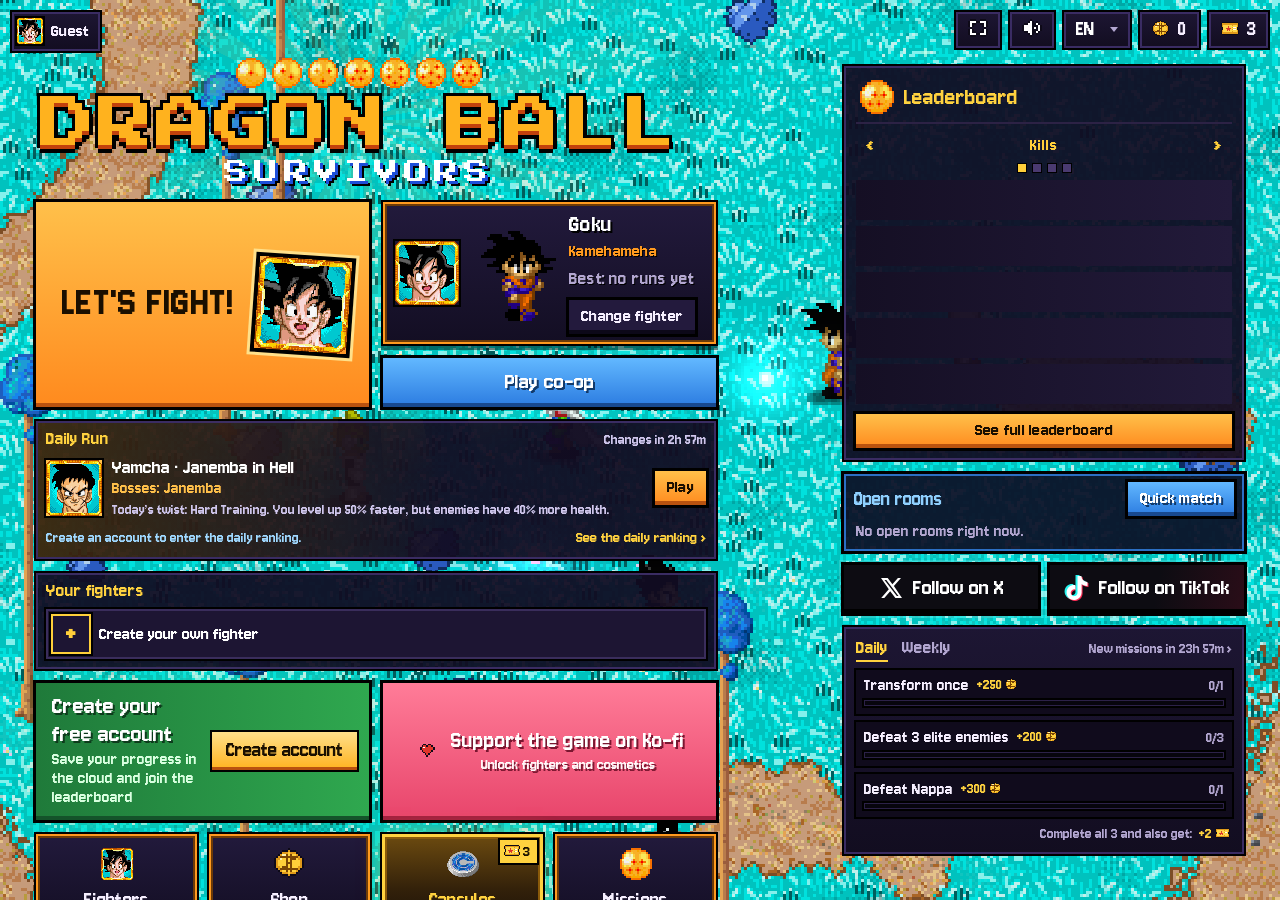
==== commit a42dc817: "DB Survivors al día (2026-11-22)" ====
--- a/app/src/main/assets/www/dbsurvivors/index.html
+++ b/app/src/main/assets/www/dbsurvivors/index.html
@@ -116,7 +116,7 @@
 @keyframes plate{from{clip-path:inset(0 100% 0 0)}to{clip-path:inset(0 0 0 0)}}
 
 /* ---------- Pantallas ---------- */
-.screen{position:fixed;inset:0;z-index:5;display:flex;flex-direction:column;align-items:center;justify-content:center;gap:16px;padding:20px 16px;background:rgba(7,5,14,.72);overflow:auto;text-align:center;touch-action:pan-y}
+.screen{position:fixed;inset:0;z-index:5;display:flex;flex-direction:column;align-items:center;justify-content:center;gap:16px;padding:20px 16px;background:rgba(7,5,14,.72);overflow-y:auto;overflow-x:hidden;overscroll-behavior:contain;text-align:center;touch-action:pan-y} /* 20/11: sin correrse de costado en el celular */
 .screen.solid{background:radial-gradient(ellipse at 50% 20%,rgba(255,140,30,.16),rgba(7,5,14,.94) 65%)}
 .screen>*{flex-shrink:0}
 .screen.menu{justify-content:flex-start;padding-top:calc(64px + env(safe-area-inset-top))}
@@ -138,6 +138,15 @@
 .opt{width:290px;display:flex;gap:14px;align-items:flex-start;position:relative}
 .opt .ic{width:48px;height:48px;flex:none;box-shadow:0 0 0 2px #000;background:#0b0816}
 .opt .key{position:absolute;right:10px;top:10px;font-size:7px;color:var(--mut)}
+/* 21/11: franja con la ilustración del anime en las cartas de técnicas (el ícono de GBA, el nombre y la descripción quedan igual) */
+.opt .tart{display:none}.opt.tk{padding-top:84px}
+.opt.tk .tart{display:block;position:absolute;left:2px;right:2px;top:2px;height:70px;background:#241b40 center/cover no-repeat;clip-path:polygon(0 0,100% 0,100% 80%,0 100%);animation:tartIn .55s cubic-bezier(.2,.9,.3,1.1) backwards;animation-delay:calc(var(--i,0)*80ms + .28s)}
+.opt.tk .tart::before{content:'';position:absolute;inset:0;background:linear-gradient(180deg,rgba(0,0,0,0) 55%,rgba(14,10,32,.6)),repeating-linear-gradient(100deg,rgba(255,255,255,.06) 0 2px,transparent 2px 14px)}
+.opt.tk .tart::after{content:'';position:absolute;inset:0;clip-path:polygon(0 calc(100% - 3px),100% calc(80% - 3px),100% 80%,0 100%);background:#ffcf3a}.opt.tk.gold .tart::after{background:#fff2a8}
+.opt.tk .key{z-index:2;background:rgba(10,7,22,.85);padding:4px 5px;top:6px;right:6px;color:#fff}
+@keyframes tartIn{from{clip-path:polygon(0 0,0 0,0 80%,0 100%);filter:brightness(2.4)}to{clip-path:polygon(0 0,100% 0,100% 80%,0 100%);filter:none}}
+.opt.tke .tart{background-image:none}
+@media (max-width:700px){.opt.tk{padding-top:64px}.opt.tk .tart{height:54px}.opt.tke{padding-top:16px}.opt.tke .tart{display:none}}
 .opt.gold{background:linear-gradient(180deg,#4a3209,#1d1530);box-shadow:0 0 0 2px #000,inset 0 0 0 2px var(--gold),inset 0 0 0 4px #7a5a08,0 0 24px rgba(255,210,63,.35)}
 .opt.gold .tg{color:var(--gold)}
 .btns{display:flex;flex-direction:column;gap:12px;align-items:center}
@@ -221,6 +230,66 @@
 #lbox i{position:absolute;left:0;right:0;height:12vh;background:#000;transition:transform .45s cubic-bezier(.2,.9,.3,1)}
 #lbox i:first-child{top:0;transform:translateY(-100%)}#lbox i:last-child{bottom:0;transform:translateY(100%)}
 #lbox.on i{transform:none}
+/* 20/11: corte estilo anime (ilustración de Dokkan en un panel inclinado) */
+#cutin{position:fixed;left:0;right:0;top:7%;z-index:4;pointer-events:none;display:flex;justify-content:center}#cutin.hidden{display:none}
+.ci-w{width:min(94vw,980px);filter:drop-shadow(0 0 2px #fff) drop-shadow(0 0 12px rgba(255,255,255,.9));opacity:0}
+.ci-b{position:relative;width:100%;aspect-ratio:2.75/1;max-height:40vh;background:#000;padding:4px;box-sizing:border-box;clip-path:polygon(0 0,100% 19%,100% 100%,0 41%)}
+.ci-p{position:relative;width:100%;height:100%;overflow:hidden;clip-path:polygon(0 0,100% 19%,100% 100%,0 41%);background:#17170f url("data:image/svg+xml,<svg xmlns='http://www.w3.org/2000/svg' width='600' height='200'><rect x='154' y='84' width='242' height='1' fill='%23e8e4d0' fill-opacity='0.12'/><rect x='-446' y='84' width='242' height='1' fill='%23e8e4d0' fill-opacity='0.12'/><rect x='96' y='139' width='227' height='3' fill='%23e8e4d0' fill-opacity='0.12'/><rect x='-504' y='139' width='227' height='3' fill='%23e8e4d0' fill-opacity='0.12'/><rect x='219' y='131' width='59' height='1' fill='%23e8e4d0' fill-opacity='0.35'/><rect x='-381' y='131' width='59' height='1' fill='%23e8e4d0' fill-opacity='0.35'/><rect x='71' y='109' width='163' height='1' fill='%23e8e4d0' fill-opacity='0.5'/><rect x='-529' y='109' width='163' height='1' fill='%23e8e4d0' fill-opacity='0.5'/><rect x='60' y='110' width='103' height='1' fill='%23e8e4d0' fill-opacity='0.5'/><rect x='-540' y='110' width='103' height='1' fill='%23e8e4d0' fill-opacity='0.5'/><rect x='590' y='17' width='243' height='1' fill='%23e8e4d0' fill-opacity='0.18'/><rect x='-10' y='17' width='243' height='1' fill='%23e8e4d0' fill-opacity='0.18'/><rect x='570' y='13' width='108' height='2' fill='%23e8e4d0' fill-opacity='0.35'/><rect x='-30' y='13' width='108' height='2' fill='%23e8e4d0' fill-opacity='0.35'/><rect x='553' y='38' width='100' height='3' fill='%23e8e4d0' fill-opacity='0.25'/><rect x='-47' y='38' width='100' height='3' fill='%23e8e4d0' fill-opacity='0.25'/><rect x='185' y='145' width='92' height='3' fill='%23e8e4d0' fill-opacity='0.5'/><rect x='-415' y='145' width='92' height='3' fill='%23e8e4d0' fill-opacity='0.5'/><rect x='192' y='165' width='230' height='1' fill='%23e8e4d0' fill-opacity='0.5'/><rect x='-408' y='165' width='230' height='1' fill='%23e8e4d0' fill-opacity='0.5'/><rect x='64' y='184' width='70' height='3' fill='%23e8e4d0' fill-opacity='0.18'/><rect x='-536' y='184' width='70' height='3' fill='%23e8e4d0' fill-opacity='0.18'/><rect x='544' y='129' width='258' height='2' fill='%23e8e4d0' fill-opacity='0.35'/><rect x='-56' y='129' width='258' height='2' fill='%23e8e4d0' fill-opacity='0.35'/><rect x='464' y='151' width='225' height='2' fill='%23e8e4d0' fill-opacity='0.18'/><rect x='-136' y='151' width='225' height='2' fill='%23e8e4d0' fill-opacity='0.18'/><rect x='249' y='48' width='81' height='3' fill='%23e8e4d0' fill-opacity='0.25'/><rect x='-351' y='48' width='81' height='3' fill='%23e8e4d0' fill-opacity='0.25'/><rect x='506' y='136' width='215' height='2' fill='%23e8e4d0' fill-opacity='0.25'/><rect x='-94' y='136' width='215' height='2' fill='%23e8e4d0' fill-opacity='0.25'/><rect x='74' y='157' width='100' height='3' fill='%23e8e4d0' fill-opacity='0.35'/><rect x='-526' y='157' width='100' height='3' fill='%23e8e4d0' fill-opacity='0.35'/><rect x='350' y='44' width='117' height='2' fill='%23e8e4d0' fill-opacity='0.35'/><rect x='-250' y='44' width='117' height='2' fill='%23e8e4d0' fill-opacity='0.35'/><rect x='79' y='12' width='200' height='2' fill='%23e8e4d0' fill-opacity='0.25'/><rect x='-521' y='12' width='200' height='2' fill='%23e8e4d0' fill-opacity='0.25'/><rect x='508' y='154' width='273' height='1' fill='%23e8e4d0' fill-opacity='0.12'/><rect x='-92' y='154' width='273' height='1' fill='%23e8e4d0' fill-opacity='0.12'/><rect x='485' y='71' width='73' height='1' fill='%23e8e4d0' fill-opacity='0.25'/><rect x='-115' y='71' width='73' height='1' fill='%23e8e4d0' fill-opacity='0.25'/><rect x='591' y='167' width='268' height='2' fill='%23e8e4d0' fill-opacity='0.35'/><rect x='-9' y='167' width='268' height='2' fill='%23e8e4d0' fill-opacity='0.35'/><rect x='355' y='173' width='51' height='2' fill='%23e8e4d0' fill-opacity='0.25'/><rect x='-245' y='173' width='51' height='2' fill='%23e8e4d0' fill-opacity='0.25'/><rect x='119' y='45' width='292' height='1' fill='%23e8e4d0' fill-opacity='0.18'/><rect x='-481' y='45' width='292' height='1' fill='%23e8e4d0' fill-opacity='0.18'/><rect x='294' y='198' width='106' height='1' fill='%23e8e4d0' fill-opacity='0.35'/><rect x='-306' y='198' width='106' height='1' fill='%23e8e4d0' fill-opacity='0.35'/><rect x='508' y='102' width='81' height='1' fill='%23e8e4d0' fill-opacity='0.35'/><rect x='-92' y='102' width='81' height='1' fill='%23e8e4d0' fill-opacity='0.35'/><rect x='562' y='104' width='182' height='1' fill='%23e8e4d0' fill-opacity='0.35'/><rect x='-38' y='104' width='182' height='1' fill='%23e8e4d0' fill-opacity='0.35'/><rect x='285' y='142' width='252' height='2' fill='%23e8e4d0' fill-opacity='0.35'/><rect x='-315' y='142' width='252' height='2' fill='%23e8e4d0' fill-opacity='0.35'/><rect x='154' y='61' width='82' height='1' fill='%23e8e4d0' fill-opacity='0.18'/><rect x='-446' y='61' width='82' height='1' fill='%23e8e4d0' fill-opacity='0.18'/><rect x='238' y='61' width='46' height='2' fill='%23e8e4d0' fill-opacity='0.5'/><rect x='-362' y='61' width='46' height='2' fill='%23e8e4d0' fill-opacity='0.5'/><rect x='269' y='48' width='184' height='1' fill='%23e8e4d0' fill-opacity='0.18'/><rect x='-331' y='48' width='184' height='1' fill='%23e8e4d0' fill-opacity='0.18'/><rect x='547' y='109' width='229' height='3' fill='%23e8e4d0' fill-opacity='0.5'/><rect x='-53' y='109' width='229' height='3' fill='%23e8e4d0' fill-opacity='0.5'/><rect x='128' y='83' width='303' height='3' fill='%23e8e4d0' fill-opacity='0.12'/><rect x='-472' y='83' width='303' height='3' fill='%23e8e4d0' fill-opacity='0.12'/><rect x='572' y='118' width='240' height='2' fill='%23e8e4d0' fill-opacity='0.35'/><rect x='-28' y='118' width='240' height='2' fill='%23e8e4d0' fill-opacity='0.35'/><rect x='106' y='102' width='286' height='2' fill='%23e8e4d0' fill-opacity='0.12'/><rect x='-494' y='102' width='286' height='2' fill='%23e8e4d0' fill-opacity='0.12'/></svg>") repeat;background-size:600px 200px}
+.ci-p img{position:absolute;left:50%;top:var(--ci-y,52%);height:var(--ci-h,118%);width:auto;transform:translate(-50%,-50%)}
+.ci-p::after{content:'';position:absolute;inset:0;background:#fff;opacity:0}
+#cutin.on .ci-w{animation:ciIn .22s cubic-bezier(.2,.9,.3,1) forwards}#cutin.on .ci-p{animation:ciLines .32s linear infinite}
+#cutin.on .ci-p img{animation:ciArt var(--ci-ms,1500ms) cubic-bezier(.12,.9,.3,1) forwards}#cutin.on .ci-p::after{animation:ciFlash .3s ease-out}
+#cutin.out .ci-w{animation:ciOut .22s ease-in forwards}
+@media (max-aspect-ratio:1/1){#cutin{top:15%}.ci-b{aspect-ratio:1.75/1}.ci-p img{height:calc(var(--ci-h,118%) * 1.27)}}
+@keyframes ciIn{0%{opacity:0;transform:translateX(26%) scaleY(.15)}100%{opacity:1;transform:none}}
+@keyframes ciOut{0%{opacity:1;transform:none}100%{opacity:0;transform:translateX(-22%) scaleY(.1)}}
+@keyframes ciLines{to{background-position:-600px 0}}
+@keyframes ciArt{0%{transform:translate(-30%,-50%)}100%{transform:translate(-54%,-50%)}}
+@keyframes ciFlash{0%{opacity:.9}100%{opacity:0}}
+#tcard.me .tc-band{background:linear-gradient(90deg,transparent,rgba(20,72,170,.9) 14%,rgba(8,34,100,.94) 86%,transparent)}#tcard.me .tc-name{text-shadow:4px 4px 0 #000,0 0 24px rgba(90,170,255,.75)}
+/* 20/11: más anime (ficha, inicio, fin de partida, cápsulas, onomatopeyas) */
+.cart{position:absolute;top:-18px;right:-18px;bottom:-6px;width:min(68%,520px);background:center 30%/cover no-repeat;-webkit-mask-image:linear-gradient(90deg,transparent,#000 42%);mask-image:linear-gradient(90deg,transparent,#000 42%);pointer-events:none;z-index:0}
+.cart.lk{filter:grayscale(1) brightness(.4)}
+.cdet .top{position:relative}.cdet .top>:not(.cart){position:relative;z-index:1}.cdet .top .nm,.homechar .nm{text-shadow:2px 2px 0 #000}
+.homechar{position:relative;overflow:hidden}.homechar>:not(.cart){position:relative;z-index:1}.homechar .cart{top:0;right:0;bottom:0;width:64%;opacity:.7;-webkit-mask-image:linear-gradient(90deg,transparent 30%,#000 80%);mask-image:linear-gradient(90deg,transparent 30%,#000 80%)}.homechar .ds,.homechar .tg{text-shadow:1px 1px 0 #000}
+.cip{position:relative;width:min(560px,92vw);margin:4px auto 2px;filter:drop-shadow(0 0 2px #fff) drop-shadow(0 0 10px rgba(255,255,255,.7))}.cip.hidden{display:none}
+.cip .ci-b{max-height:24vh}.cip .ci-p{animation:ciLines 1.2s linear infinite}.cip.lose .ci-p img{filter:grayscale(.85) brightness(.75)}
+.cip-n{position:absolute;left:12px;bottom:6px;font-family:var(--rd);font-size:clamp(16px,3.2vw,24px);color:#fff;text-shadow:2px 2px 0 #000,0 0 10px rgba(255,60,40,.85)}
+#nchr{position:fixed;inset:0;z-index:9;display:flex;flex-direction:column;align-items:center;justify-content:center;gap:12px;padding:16px;overflow:hidden;background:rgba(7,4,16,.92);opacity:0;transition:opacity .25s}
+#nchr.hidden{display:none}#nchr.on{opacity:1}
+.nch-rays{position:absolute;left:50%;top:50%;width:200vmax;height:200vmax;margin:-100vmax 0 0 -100vmax;background:repeating-conic-gradient(from 0deg,rgba(255,216,74,.14) 0 9deg,transparent 9deg 18deg);animation:nchSpin 16s linear infinite;pointer-events:none}
+.nch-t{position:relative;font-family:var(--rd);font-size:clamp(30px,7vw,60px);color:#ffd84a;text-align:center;text-shadow:4px 4px 0 #000,0 0 22px rgba(255,180,40,.8)}
+.nch-card{position:relative;width:min(58vw,300px,40vh);aspect-ratio:3/4;overflow:hidden;background:#000;box-shadow:0 0 0 3px #000,0 0 0 6px #ffd84a,0 0 0 8px #000,0 0 40px 10px rgba(255,216,74,.55)}
+.nch-card img{width:100%;height:100%;object-fit:cover;display:block}
+.nch-n{position:absolute;left:0;right:0;bottom:0;padding:22px 8px 8px;text-align:center;font-family:var(--rd);font-size:clamp(20px,4vw,30px);color:#fff;text-shadow:3px 3px 0 #000;background:linear-gradient(transparent,rgba(0,0,0,.85))}
+.nch-s{position:relative;font-family:var(--rd);font-size:20px;letter-spacing:0;color:#e8e2ff;text-align:center;text-shadow:2px 2px 0 #000}#nchr .btn{position:relative;min-width:160px}
+#nchr.on .nch-card{animation:nchIn .7s cubic-bezier(.2,.9,.3,1.2) both}#nchr.on .nch-t{animation:slam .55s .1s both}
+@keyframes nchIn{0%{transform:perspective(700px) rotateY(90deg) scale(.6);opacity:0}100%{transform:none;opacity:1}}@keyframes nchSpin{to{transform:rotate(360deg)}}
+.hshow{display:none}
+/* 21/11 (el dueño): la carta va debajo del contador de guerreros jugando (columna de las salas), no sola abajo en el medio del mapa */
+@media (min-width:1500px) and (min-height:760px){#s-home .hright{grid-template-rows:auto auto auto 1fr}#s-home .hshow{display:block;order:5;width:min(220px,82%);margin-top:10px;transform:rotate(-3deg);cursor:pointer;z-index:2}}
+.hs-c{aspect-ratio:3/4;overflow:hidden;background:#000;box-shadow:0 0 0 3px #000,0 0 0 5px #ffd84a,0 0 0 7px #000,0 10px 30px rgba(0,0,0,.6);transition:box-shadow .15s}
+.hs-c img{width:100%;height:100%;object-fit:cover;display:block}.hshow.lk .hs-c img{filter:grayscale(.9) brightness(.55)}
+.hshow:hover .hs-c{box-shadow:0 0 0 3px #000,0 0 0 5px #fff,0 0 0 7px #000,0 10px 30px rgba(0,0,0,.6)}
+.hs-n{margin-top:8px;text-align:center;font-family:var(--rd);font-size:20px;color:#fff;text-shadow:2px 2px 0 #000}
+.hshow.flip .hs-c{animation:hsFlip .44s ease-in-out}@keyframes hsFlip{50%{transform:perspective(600px) rotateY(90deg)}}
+#shenimg{display:block;width:min(92vw,576px);aspect-ratio:16/9;height:auto;object-fit:cover;box-shadow:0 0 0 3px #000}#shenimg.hidden{display:none}#s-wish.w4 #shenimg{width:auto;height:min(13vh,162px)}
+.ono{position:fixed;z-index:4;pointer-events:none;font-family:var(--rd);line-height:1;color:#ffe14a;white-space:nowrap;transform:translate(-50%,-50%) rotate(var(--r));text-shadow:-2px -2px 0 #000,2px -2px 0 #000,-2px 2px 0 #000,2px 2px 0 #000,5px 5px 0 #c8321e;animation:onoPop 1.05s cubic-bezier(.2,.9,.3,1.3) forwards}
+.ono.big{font-size:clamp(34px,7vw,72px)}.ono.hit{font-size:clamp(22px,4vw,40px);color:#fff}
+@keyframes onoPop{0%{opacity:0;transform:translate(-50%,-50%) rotate(var(--r)) scale(.2)}18%{opacity:1;transform:translate(-50%,-50%) rotate(var(--r)) scale(1.25)}30%{transform:translate(-50%,-50%) rotate(var(--r)) scale(1)}75%{opacity:1}100%{opacity:0;transform:translate(-50%,-75%) rotate(var(--r)) scale(1)}}
+.spdc .chip{min-width:56px}.spdn{font-size:12px;line-height:1.35;color:#ffcf3a;margin-top:-4px}
+#b-play{position:relative}#b-play[data-spd]:not([data-spd=''])::after{content:attr(data-spd);position:absolute;top:6px;left:8px;padding:2px 7px 3px;font-size:15px;line-height:1;color:#120c1c;background:#ffd84a;box-shadow:0 0 0 2px #000}
+#timer[data-spd]:not([data-spd=''])::after{content:attr(data-spd);margin-left:6px;padding:0 4px;font-size:.7em;color:#120c1c;background:#ffd84a;box-shadow:0 0 0 1px #000;vertical-align:middle}
+.msb{padding:8px 10px 9px;background:rgba(10,6,20,.55);box-shadow:inset 0 0 0 1px #2c2245}.msh{display:flex;justify-content:space-between;align-items:baseline;gap:8px;font-family:var(--rd);font-size:18px;color:#7fd8ff}
+.msh b{font-weight:normal;color:#fff}.msbar{height:7px;margin:5px 0 4px;background:#1b1430;box-shadow:0 0 0 1px #000}.msbar i{display:block;height:100%;background:linear-gradient(90deg,#3d8bff,#7fd8ff)}
+.msn{font-family:var(--rd);font-size:16px;letter-spacing:0;color:#c9c0e6;display:flex;flex-wrap:wrap;gap:6px;align-items:center}.msn .price{font-size:16px}.msb .btn{margin-top:6px}.msb.max .msh{color:#ffd84a}.msb.max .msbar i{background:linear-gradient(90deg,#ffb12e,#ffe45c)}
+.cg{position:relative}.cgms{position:absolute;top:3px;left:3px;min-width:16px;padding:1px 3px;font:normal 13px/1 var(--rd);color:#120c1c;background:#7fd8ff;box-shadow:0 0 0 1px #000;text-align:center}.cgms.max{background:#ffd84a}
+.ach.a-ms{--c:#7fd8ff}
+#p-lab{max-height:70vh;overflow:auto;padding:10px 12px;text-align:left;font-family:var(--rd);font-size:16px;letter-spacing:0;min-width:min(420px,90vw)}#p-lab.hidden{display:none}#p-lab .lt{font-family:var(--rd);font-size:22px;color:#ffd84a}#p-lab .lh{color:#c9c0e6;margin:2px 0 8px;font-size:15px;line-height:1.2}
+#p-lab .ls{font-family:var(--rd);font-size:17px;color:#7fd8ff;margin:8px 0 4px}.lrow{display:grid;grid-template-columns:22px 1fr auto;gap:8px;align-items:center;padding:3px 0;border-bottom:1px solid #241c3b}.lrow img{width:22px;height:22px}
+.lst{display:flex;gap:4px;align-items:center}.lst b{min-width:28px;text-align:center;font:normal 16px var(--rd);color:#fff}.lst .btn{padding:2px 9px;min-width:0;font-size:16px}.lrow .evo{padding:2px 8px;font-size:12px}
+@media (max-width:760px){#p-lab{order:9;max-height:60vh}} /* en el celular, debajo de «Continuar» */
+.lbtns{display:flex;flex-wrap:wrap;gap:6px;margin-top:8px}.lbtns .btn,.lbtns select{font-size:13px;padding:6px 10px}.lbtns select{background:#1b1430;color:#fff;border:0;box-shadow:0 0 0 2px #000}
 #tcard{position:fixed;left:0;right:0;top:58%;z-index:4;pointer-events:none;text-align:center}
 .tc-band{position:relative;padding:14px 0 18px;background:linear-gradient(90deg,transparent,rgba(150,16,16,.88) 14%,rgba(80,6,6,.92) 86%,transparent);transform:skewY(-4deg);animation:tcIn .38s cubic-bezier(.2,.9,.3,1) both}
 .tc-band::before,.tc-band::after{content:'';position:absolute;left:0;right:0;height:3px;background:linear-gradient(90deg,transparent,#ffcf3a,transparent)}
@@ -257,7 +326,9 @@
 @keyframes achIn{0%{transform:translateY(16px) scale(.86);opacity:0}60%{transform:scale(1.04);opacity:1}100%{transform:none;opacity:1}}
 @keyframes achShine{from{transform:translateX(-160%) skewX(-22deg)}to{transform:translateX(460%) skewX(-22deg)}}
 @keyframes achGlow{0%,100%{filter:drop-shadow(0 0 0 rgba(255,154,31,0))}50%{filter:drop-shadow(0 0 9px rgba(255,154,31,.6))}}
-@media (prefers-reduced-motion:reduce){*{animation-duration:.01ms!important;animation-delay:0s!important;animation-iteration-count:1!important;transition-duration:.01ms!important}}
+html.rm *{animation-duration:.01ms!important;animation-delay:0s!important;animation-iteration-count:1!important;transition-duration:.01ms!important}/* 21/11 (ElTajarinas en el Discord): con «menos animaciones» en Windows/celular los carteles y avisos se borraban al instante; ahora quedan quietos el mismo tiempo; y desde el 21/11 (de nuevo ElTajarinas) eso pasa solo con la opción «Menos animaciones» de la pausa */
+html.rm #banner .bn{animation:bnRM 2.65s linear forwards!important}html.rm #toast>div{animation:bnRM 3.75s linear forwards!important}
+@keyframes bnRM{0%,90%{opacity:1}100%{opacity:0}}
 
 /* ---------- Menú ---------- */
 #wallet{position:fixed;top:calc(12px + env(safe-area-inset-top));right:calc(12px + env(safe-area-inset-right));z-index:6;display:flex;gap:10px}
@@ -270,6 +341,10 @@
 #mis-all{min-width:0;margin:2px 0 4px}
 .hdaily{width:min(100%,640px);padding:10px 12px 12px;display:flex;flex-direction:column;gap:8px;font-family:var(--rd);text-align:left}
 .hd-h{display:flex;justify-content:space-between;align-items:baseline;gap:10px;background:none;border:0;color:var(--txt);font:inherit;cursor:pointer;padding:0;text-align:left}
+.rktt{display:block;font-size:14px;line-height:1.1;color:var(--gold);white-space:nowrap;overflow:hidden;text-overflow:ellipsis}.rkrow .rktt{font-size:13px}.lgt{white-space:nowrap}
+.ppfin{grid-column:1/-1;font-family:var(--rd);font-size:20px;color:#7fd8ff;margin:8px 0 0}
+.hd-tabs{display:flex;gap:14px}.hd-tabs button{background:none;border:0;border-bottom:2px solid transparent;padding:0 0 2px;font:inherit;font-size:20px;color:var(--mut);cursor:pointer}.hd-tabs button.on{color:var(--gold);border-bottom-color:var(--gold)}
+.hd-rn{background:none;border:0;font:inherit;font-size:16px;color:var(--mut);white-space:nowrap;cursor:pointer;padding:0}
 .hd-h b{font-size:22px;color:var(--gold);font-weight:normal}.hd-h span{font-size:16px;color:var(--mut);white-space:nowrap}
 .hdm{display:grid;grid-template-columns:1fr auto;align-items:center;gap:4px 10px;padding:6px 8px 8px;background:#100b1c;box-shadow:0 0 0 2px #000}
 .hdm-t{font-size:18px;line-height:1.1}
@@ -281,7 +356,7 @@
 .hdm .bar{grid-column:1/-1;height:6px}.hdm .bar i{background:linear-gradient(#ffe08a,#ff9a1f)}
 .hdm.got{opacity:.6}.hdm.ready{box-shadow:0 0 0 2px #000,inset 0 0 0 2px var(--gold),0 0 14px rgba(255,200,60,.35);background:linear-gradient(90deg,rgba(255,190,60,.16),#100b1c 70%)}
 .hd-all{min-width:0;align-self:center}
-@media (prefers-reduced-motion:reduce){.mrow.ready,.mrow.ready .btn,.hdm.ready .btn,#mis-all,.hd-all{animation:none}}
+html.rm .mrow.ready,html.rm .mrow.ready .btn,html.rm .hdm.ready .btn,html.rm #mis-all,html.rm .hd-all{animation:none}
 #langbtn{cursor:pointer;color:var(--mut)}#langbtn b{color:#fff;font-weight:normal}
 #langbtn .lgc{display:inline-block;width:0;height:0;border-left:4px solid transparent;border-right:4px solid transparent;border-top:5px solid currentColor;margin-left:7px;vertical-align:middle}
 #volbtn{cursor:pointer;padding-left:8px;padding-right:8px}#volbtn img{image-rendering:pixelated;vertical-align:middle}
@@ -305,6 +380,7 @@
 .gate-r li{position:relative;margin:5px 0}.gate-r li::before{content:"";position:absolute;left:-14px;top:.42em;width:6px;height:6px;background:var(--org2);box-shadow:1px 1px 0 #000}
 .gate-r li.pz{color:var(--gold)}.gate-b{flex-direction:row;flex-wrap:wrap;justify-content:center}
 #s-gate.hab .ttl{color:#f4f1e6}#s-gate.hab .gate-r li::before{background:#dfe9ff}
+#s-gate.otm .ttl{color:#e2c8ff}#s-gate.otm .gate-r li::before{background:#c58bff}
 #timer.chal{color:#ffcf3a}
 #gatechip{display:flex;align-items:center;gap:7px;padding:3px 10px 4px;font-family:var(--rd);font-size:19px;line-height:1;color:#fff;white-space:nowrap;background:rgba(14,10,24,.88);box-shadow:0 0 0 2px #000,inset 0 0 0 2px var(--org);animation:gateP .9s ease-in-out infinite alternate}
 #s-tnd{background:rgba(8,6,16,.86);flex-direction:row;align-items:center;justify-content:center;gap:28px;padding:20px}
@@ -323,8 +399,14 @@
 @media (max-width:700px) and (max-height:760px){#s-tnd{gap:6px}#s-tnd .tnd-pan{gap:6px}#s-tnd .tnd-room{width:150px;height:164px}#s-tnd .tnd-ven{left:75px;top:31px;width:16px;height:33px}#s-tnd .tnd-say{left:92px;top:12px;font-size:12px;padding:2px 5px 3px}
   #s-tnd .ttl{font-size:22px}#s-tnd .sub{font-size:13px}#s-tnd .tnd-zen{font-size:18px}#s-tnd .tnd-it{padding:6px 8px}#s-tnd .tnd-it>img{width:28px;height:28px}#s-tnd .tnd-it .nm{font-size:18px}#s-tnd .tnd-it .ds{font-size:14px}}
 @media (max-height:520px) and (min-width:701px){#s-tnd .tnd-room{width:300px;height:327px}#s-tnd .tnd-ven{left:150px;top:62px;width:32px;height:64px}#s-tnd .tnd-say{left:186px;top:36px;font-size:16px}}
-#gatechip.hidden{display:none}#gatechip b{font-weight:normal;color:var(--gold)}#gatechip.hab{box-shadow:0 0 0 2px #000,inset 0 0 0 2px #7fd8ff}#gatechip.tnd{box-shadow:0 0 0 2px #000,inset 0 0 0 2px #ffd84a}#gatechip.tnd #gc-a{border-left-color:#ffd84a}
+#gatechip.hidden{display:none}
+/* 21/11: modo espectador (caído en el cooperativo): a quién mira la cámara, con flechas para cambiar */
+#specchip{display:flex;align-items:center;gap:4px;padding:2px 4px 3px;font-family:var(--rd);font-size:19px;line-height:1;color:#fff;white-space:nowrap;background:rgba(14,10,24,.88);box-shadow:0 0 0 2px #000,inset 0 0 0 2px #8dff98;pointer-events:auto}
+#specchip.hidden{display:none}#specchip b{font-weight:normal;color:#8dff98}#specchip span{padding:0 4px}
+#specchip .sp-a{background:none;border:0;color:#8dff98;font:inherit;font-size:15px;padding:3px 7px;cursor:pointer}#specchip .sp-a:hover{color:#fff}#specchip.one .sp-a{display:none}
+#s-gate.vote .gate-b .btn{overflow:visible}#s-gate.vote .gate-b .btn::after{display:none}#s-gate.vote .gate-b .btn:disabled{opacity:.6} /* las caras de los votos asoman arriba del botón */#gatechip b{font-weight:normal;color:var(--gold)}#gatechip.hab{box-shadow:0 0 0 2px #000,inset 0 0 0 2px #7fd8ff}#gatechip.tnd{box-shadow:0 0 0 2px #000,inset 0 0 0 2px #ffd84a}#gatechip.tnd #gc-a{border-left-color:#ffd84a}
 #gc-a{width:0;height:0;border-left:11px solid var(--org);border-top:6px solid transparent;border-bottom:6px solid transparent;filter:drop-shadow(1px 1px 0 #000)}#gatechip.hab #gc-a{border-left-color:#7fd8ff}
+#gatechip.otm{box-shadow:0 0 0 2px #000,inset 0 0 0 2px #c58bff}#gatechip.otm #gc-a{border-left-color:#c58bff}
 @keyframes gateP{from{transform:scale(1)}to{transform:scale(1.07)}}
 @media (max-width:760px){#gatechip{font-size:16px;padding:3px 8px 4px}}
 #s-gate.screen{justify-content:flex-start}#s-gate>.ttl{margin-top:auto}#s-gate>.btns{margin-bottom:auto}
@@ -411,7 +493,7 @@
 .navb.hot{color:var(--gold);box-shadow:0 0 0 2px #000,inset 0 0 0 3px var(--gold),inset 0 0 0 5px #8a5a0a,0 4px 0 2px rgba(0,0,0,.45),0 0 18px rgba(255,200,60,.5);background:linear-gradient(180deg,#6e4c10,#33210a 60%,#1a1108);animation:navHot 1.8s ease-in-out infinite}
 .navb.hot img{animation:floaty 1.6s ease-in-out infinite}
 @keyframes navHot{50%{box-shadow:0 0 0 2px #000,inset 0 0 0 3px #fff1a6,inset 0 0 0 5px #8a5a0a,0 4px 0 2px rgba(0,0,0,.45),0 0 32px rgba(255,200,60,.8)}}
-@media (prefers-reduced-motion:reduce){.navb.hot,.navb.hot img{animation:none}}
+html.rm .navb.hot,html.rm .navb.hot img{animation:none}
 .chestfx{position:relative;height:150px;display:flex;align-items:center;justify-content:center;cursor:pointer}
 .cfx-cap{width:76px;height:auto;image-rendering:pixelated;animation:cfxShake .6s ease-in-out both,cfxPop .3s .6s ease-in forwards}
 @keyframes cfxShake{0%{transform:scale(.5) rotate(0)}30%{transform:scale(1.15) rotate(-9deg)}45%{transform:scale(1.1) rotate(9deg)}60%{transform:scale(1.15) rotate(-7deg)}75%{transform:scale(1.1) rotate(6deg)}100%{transform:scale(1.2) rotate(0)}}
@@ -604,7 +686,7 @@
 .sup-tx{display:flex;flex-direction:column;gap:5px;min-width:0}.sup-tx>b{font-weight:normal;font-size:27px;line-height:1;color:var(--gold);text-shadow:2px 2px 0 #000}
 .sup-tx span{font-size:19px;line-height:1.2}.sup-tx span b{font-weight:normal;color:#ffd23f}
 .sup .btn{flex:none;min-width:0;width:auto;font-size:23px;padding:10px 18px 13px;color:#fff;text-shadow:2px 2px 0 #7a1630;background:linear-gradient(#ff7c98,#e8456b);box-shadow:0 0 0 3px #000,inset 0 -4px 0 #a3203f}.sup .btn:hover{filter:brightness(1.1)}
-@media (prefers-reduced-motion:reduce){.sup::after,.sup img{animation:none}}
+html.rm .sup::after,html.rm .sup img{animation:none}
 .wait{color:var(--gold);animation:breatheTxt 2.4s ease-in-out infinite}
 @keyframes breatheTxt{0%,100%{opacity:1}50%{opacity:.6}}
 .si.pk-sup{box-shadow:0 0 0 2px #000,inset 0 0 0 2px #ff7dbe}
@@ -661,7 +743,7 @@
 #s-home .hlive:not(.hidden){animation:rise .48s cubic-bezier(.2,.9,.25,1.15) backwards}
 @media (max-width:560px){.hlive{font-size:18px;gap:7px;padding:4px 10px 5px;text-align:center}}
 @media (min-width:1100px) and (min-height:600px){#s-home .hroomcol{display:flex;flex-direction:column;align-items:center;gap:10px;width:100%}#s-home .hlive{align-self:center;margin:0}}
-@media (prefers-reduced-motion:reduce){.hlive i,#s-home .hlive:not(.hidden){animation:none}}
+html.rm .hlive i,html.rm #s-home .hlive:not(.hidden){animation:none}
 .hsoc{display:grid;grid-template-columns:1fr 1fr;gap:12px;width:min(100%,640px)}
 .socb{display:flex;align-items:center;justify-content:center;gap:10px;padding:10px 12px 13px;font-family:var(--rd);font-size:24px;color:#fff;text-decoration:none;background:#0d0c12;box-shadow:0 0 0 3px #000,inset 0 -4px 0 #000,0 0 0 5px rgba(255,255,255,.14);transition:filter .15s,transform .15s}
 .socb:hover{filter:brightness(1.25);transform:translateY(-2px)}
@@ -723,7 +805,7 @@
 .rkp-dots{display:flex;gap:7px;justify-content:center;margin:-2px 0 2px}.rkp-dots i{width:8px;height:8px;background:#4a3a70;box-shadow:0 0 0 1px #000;cursor:pointer}.rkp-dots i.on{background:#ffcf3a}
 .rkp-list{display:flex;flex-direction:column;gap:6px}.rkp-in{animation:rkpIn .35s ease-out}
 @keyframes rkpIn{from{opacity:0;transform:translateX(22px)}to{opacity:1;transform:none}}
-@media (prefers-reduced-motion:reduce){.rkp-in{animation:none}}
+html.rm .rkp-in{animation:none}
 .rkp-r{display:grid;grid-template-columns:28px 34px 1fr auto;gap:8px;align-items:center;padding:4px 8px;background:#1b1430;box-shadow:inset 0 0 0 1px #2c2245;font-size:20px;color:#fff}
 .rkp-r img{width:32px;height:32px;box-shadow:0 0 0 1px #000}
 .rkp-r .rkpos{color:#a99fc6;text-align:center}
@@ -961,7 +1043,7 @@
   #gov-grid:not(.one) .rt .mt{font-size:16px}#gov-grid:not(.one) .rt .ms{font-size:13px}
   #gov-grid:not(.one) .rt .rar{font-size:13px;padding:4px 6px}
 }
-@media (prefers-reduced-motion:reduce){#gov-rays{animation:none}.rl.done,.rl.done.q4{animation:none}.rl.fast .strip{filter:none}}
+html.rm #gov-rays{animation:none}html.rm .rl.done,html.rm .rl.done.q4{animation:none}html.rm .rl.fast .strip{filter:none}
 </style>
 <!-- X conversion tracking base code -->
 <script>
@@ -998,6 +1080,8 @@
 <body>
 <canvas id="game"></canvas>
 <div id="lbox"><i></i><i></i></div>
+<div id="cutin" class="hidden"><div class="ci-w"><div class="ci-b"><div class="ci-p"><img id="ci-img" alt=""></div></div></div></div>
+<div id="nchr" class="hidden"><div class="nch-rays"></div><div class="nch-t" id="nch-t"></div><div class="nch-card"><img id="nch-i" alt=""><div class="nch-n" id="nch-n"></div></div><div class="nch-s" id="nch-s"></div><button class="btn" id="nch-ok"></button></div>
 <div id="tcard" class="hidden"><div class="tc-band"><div class="tc-sub" id="tc-sub"></div><div class="tc-name" id="tc-name"></div><div class="tc-x" id="tc-x"></div></div></div>
 <div id="loading" data-i18n="loading">Cargando…</div>
 
@@ -1011,7 +1095,7 @@
     </div>
   </div>
   <div id="comates"></div>
-  <div id="topc"><div id="timer">00:00</div><div id="balls"></div><div id="gatechip" class="hidden"><i id="gc-a"></i><span id="gc-t"></span><b id="gc-n"></b></div></div>
+  <div id="topc"><div id="timer">00:00</div><div id="balls"></div><div id="gatechip" class="hidden"><i id="gc-a"></i><span id="gc-t"></span><b id="gc-n"></b></div><div id="specchip" class="hidden"><button class="sp-a" id="sp-l" aria-label="◀">◀</button><span id="sp-t"></span><button class="sp-a" id="sp-r" aria-label="▶">▶</button></div></div>
   <div id="topr"><div class="cnt"><img class="zic" alt=""><span id="zrun">0</span></div><div class="cnt"><img id="skull" alt=""><span id="killn">0</span></div><button id="bchat" class="ibtn frame hidden" aria-label="Mensajes"><img alt=""></button><button id="bmute" class="ibtn frame" aria-label="Sonido"><img alt=""></button><button id="bpause" class="ibtn frame" aria-label="Pausa"><img alt=""></button></div>
   <div id="buffs"></div>
   <div id="boss" class="hidden"><div id="bossname"></div><div id="bossbar" class="bar"><i id="bossdmg"></i><i id="bossfill"></i></div></div>
@@ -1049,9 +1133,9 @@
       <button class="navb frame" data-go="missions"><img alt="" id="nv-mis"><span data-i18n="t_missions">Misiones</span><b class="badge hidden" id="mis-badge"></b></button>
     </div>
   </div>
-  <div class="hcol hright">
+<div class="hcol hright">
     <div class="rkp frame2 hidden" id="h-rkp"></div>
-    <div class="hroomcol" id="h-roomcol"><div class="hrooms hidden" id="h-rooms"></div><div class="hlive hidden" id="h-live" aria-live="polite"><i></i><span></span></div></div>
+    <div class="hroomcol" id="h-roomcol"><div class="hrooms hidden" id="h-rooms"></div><div class="hlive hidden" id="h-live" aria-live="polite"><i></i><span></span></div><div class="hshow" id="h-show"><div class="hs-c"><img id="hs-i" alt=""></div><div class="hs-n" id="hs-n"></div></div></div>
     <div class="hsoc" id="h-soc"><a class="socb socx" href="https://x.com/dbsurvivorsapp" target="_blank" rel="noopener me"><svg viewBox="0 0 24 24" aria-hidden="true"><path fill="currentColor" d="M18.9 2H22l-7.1 8.1L23 22h-6.6l-5.2-6.8L5.3 22H2.2l7.6-8.7L2 2h6.7l4.7 6.2L18.9 2Zm-1.1 18h1.7L7.3 3.9H5.5L17.8 20Z"/></svg><span data-i18n="soc_x">Seguir en X</span></a><a class="socb soctt" href="https://www.tiktok.com/@dbsurvivorsapp" target="_blank" rel="noopener me"><svg viewBox="0 0 24 24" aria-hidden="true"><path fill="currentColor" d="M12.53.02c1.31-.02 2.61-.01 3.91-.02.08 1.53.63 3.09 1.75 4.17 1.12 1.11 2.7 1.62 4.24 1.79v4.03c-1.44-.05-2.89-.35-4.2-.97-.57-.26-1.1-.59-1.62-.93-.01 2.92.01 5.84-.02 8.75-.08 1.4-.54 2.79-1.35 3.94-1.31 1.92-3.58 3.17-5.91 3.21-1.43.08-2.86-.31-4.08-1.03-2.02-1.19-3.44-3.37-3.65-5.71-.02-.5-.03-1-.01-1.49.18-1.9 1.12-3.72 2.58-4.96 1.66-1.44 3.98-2.13 6.15-1.72.02 1.48-.04 2.96-.04 4.44-.99-.32-2.15-.23-3.02.37-.63.41-1.11 1.04-1.36 1.75-.21.51-.15 1.07-.14 1.61.24 1.64 1.82 3.02 3.5 2.87 1.12-.01 2.19-.66 2.77-1.61.19-.33.4-.67.41-1.06.1-1.79.06-3.57.07-5.36.01-4.03-.01-8.05.02-12.07Z"/></svg><span data-i18n="soc_tt">Seguir en TikTok</span></a></div>
     <div class="hdaily frame2" id="h-daily"></div>
     <a class="dcb hidden" id="h-dc" target="_blank" rel="noopener"><svg viewBox="0 0 24 24" aria-hidden="true"><path fill="currentColor" d="M20.317 4.37a19.79 19.79 0 0 0-4.885-1.515.074.074 0 0 0-.079.037c-.21.375-.444.865-.608 1.25a18.27 18.27 0 0 0-5.487 0 12.64 12.64 0 0 0-.617-1.25.077.077 0 0 0-.079-.037A19.74 19.74 0 0 0 3.677 4.37a.07.07 0 0 0-.032.028C.533 9.046-.32 13.58.099 18.058a.082.082 0 0 0 .031.056 19.9 19.9 0 0 0 5.993 3.03.078.078 0 0 0 .084-.028c.462-.63.874-1.295 1.226-1.994a.076.076 0 0 0-.041-.106 13.1 13.1 0 0 1-1.872-.892.077.077 0 0 1-.008-.128c.126-.094.252-.192.372-.291a.074.074 0 0 1 .078-.01c3.928 1.793 8.18 1.793 12.062 0a.074.074 0 0 1 .078.01c.12.098.246.198.373.292a.077.077 0 0 1-.006.127 12.3 12.3 0 0 1-1.873.892.077.077 0 0 0-.041.107c.36.698.772 1.362 1.225 1.993a.076.076 0 0 0 .084.028 19.84 19.84 0 0 0 6.002-3.03.077.077 0 0 0 .032-.054c.5-5.177-.838-9.674-3.549-13.66a.06.06 0 0 0-.031-.03zM8.02 15.33c-1.183 0-2.157-1.085-2.157-2.419 0-1.333.956-2.419 2.157-2.419 1.21 0 2.176 1.095 2.157 2.42 0 1.333-.956 2.418-2.157 2.418zm7.975 0c-1.183 0-2.157-1.085-2.157-2.419 0-1.333.955-2.419 2.157-2.419 1.21 0 2.176 1.095 2.157 2.42 0 1.333-.946 2.418-2.157 2.418z"/></svg><span data-i18n="soc_dc">Únete a Discord</span></a>
@@ -1084,6 +1168,8 @@
   <div class="ttl2" data-i18n="daily_t">Misiones diarias</div><div class="sub" id="mis-reset"></div>
   <button class="btn hidden" id="mis-all"></button>
   <div class="mlist" id="dlist"></div>
+  <div class="ttl2" style="margin-top:10px" data-i18n="week_t">Misiones semanales</div><div class="sub" id="wk-reset"></div>
+  <div class="mlist" id="wlist"></div>
   <div class="ttl2" style="margin-top:10px" data-i18n="logros_t">Logros</div><div class="sub" id="lg-count"></div><div class="chips lgtabs" id="lgtabs"></div>
   <div class="mlist" id="llist"></div>
 </div>
@@ -1100,7 +1186,7 @@
   <button class="btn" id="pk-ok">¡Genial!</button>
 </div>
 <div id="s-wish" class="screen hidden solid">
-  <canvas id="shen" width="288" height="162"></canvas>
+  <canvas id="shen" width="288" height="162"></canvas><img id="shenimg" class="hidden" alt="">
   <div class="ttl slam" data-i18n="shen_t">¡SHENLONG!</div>
   <div class="sub" data-i18n="shen_s">Dime tu deseo y te lo concederé.</div>
   <div class="sub hidden" id="wvote"></div>
@@ -1116,7 +1202,7 @@
 <div id="news" class="hidden"><div class="news-c frame"><div class="ttl" id="news-t"></div><div class="news-d" id="news-d"></div><ul id="news-l"></ul><button class="btn hidden" id="news-pp"></button><div class="btns news-b"><button class="btn" id="news-ok"></button><button class="btn alt" id="news-all"></button></div></div></div>
 <div id="s-pause" class="screen hidden">
   <div class="ttl" data-i18n="pause">PAUSA</div>
-  <div class="pcols"><div class="pst frame2" id="p-stats"></div>
+  <div class="pcols"><div class="frame2 hidden" id="p-lab"></div><div class="pst frame2" id="p-stats"></div>
   <div class="btns">
     <button class="btn" id="p-cont" data-i18n="cont">Continuar</button>
     <div class="pvol frame2"><div class="vt" id="pvt-m"></div><input type="range" id="pvolr-m" min="0" max="100" step="5"><div class="vt" id="pvt-s"></div><input type="range" id="pvolr-s" min="0" max="100" step="5"><div class="vt" id="pvt-h"></div><input type="range" id="pvolr-h" min="80" max="150" step="10"></div>
@@ -1124,6 +1210,7 @@
     <button class="btn alt hidden" id="p-fs"></button>
     <button class="btn alt" id="p-vfx"></button>
     <button class="btn alt" id="p-shake"></button>
+    <button class="btn alt" id="p-rm"></button>
     <button class="btn alt" id="p-lang"></button>
     <button class="btn alt" id="p-bg"></button>
     <button class="btn alt" id="p-quit" data-i18n="quit">Abandonar</button>
@@ -1132,6 +1219,7 @@
 <div id="s-end" class="screen hidden solid"><div class="rays hidden" id="e-rays"></div>
   <div class="ttl slam" id="e-ttl">HAS CAÍDO</div>
   <div class="sub" id="e-sub"></div>
+  <div class="cip hidden" id="e-art"><div class="ci-b"><div class="ci-p"><img id="e-art-i" alt=""></div></div><div class="cip-n" id="e-art-n"></div></div>
   <div class="stats2 frame st" id="e-stats"></div>
   <div class="dmgt frame2 hidden" id="e-dmg"></div>
   <div class="sup hidden" id="e-sup"><img id="e-sup-i" alt=""><div class="sup-tx"><b data-i18n="end_sup_t"></b><span id="e-sup-s"></span></div><div class="sup-bs"><button class="btn" id="e-sup-b"><span class="no-cafe" data-i18n="sup_btn"></span><span class="si-cafe">Ko-fi<small data-i18n="cf_usd"></small></span></button><button class="btn cafeb si-cafe" id="e-sup-c">Cafecito<small data-i18n="cf_ars"></small></button></div></div>
@@ -1149,7 +1237,7 @@
 <div id="kofim" class="hidden"><div class="kfm frame2"><button class="kfm-x" id="kfm-x">✕</button><div class="ttl" id="kfm-t"></div><div class="kfm-top" id="kfm-top"></div><div class="kfm-f"><iframe id="kfm-if" title="Ko-fi" allow="payment *"></iframe></div><a id="kfm-out" target="_blank" rel="noopener"></a></div></div>
 <div id="toast"></div><div id="newver" class="frame2 hidden"><span></span><button class="btn sm" id="newver-b"></button></div><div id="roomchip" class="frame2 hidden"><span></span><button class="btn sm" id="roomchip-b"></button></div><div id="frchip" class="frame2 hidden"><span></span><button class="btn sm" id="frchip-b"></button><button class="frx" id="frchip-x" aria-label="✕">✕</button></div><div id="cowait" class="hidden"><div class="cw-box frame2"><div class="cw-t"></div><div class="cw-l"></div></div></div><div id="cotime" class="hidden"><b></b><i></i></div><div id="fxl"></div><div id="dflash"></div><div id="wipe"><i></i><i></i><i></i></div>
 <script type="application/json" id="i18n-xtra">{"de":{"Español":"Deutsch","es":"en","Gi azul":"Blauer Gi","Gi negro":"Schwarzer Gi","Traje rosa":"Rosa Outfit","Traje verde":"Grünes Outfit","Gi de Piccolo":"Piccolos Gi","Gi rojo":"Roter Gi","Gi verde":"Grüner Gi","Ropa azul":"Blaue Kleidung","Ropa roja":"Rote Kleidung","Chaqueta negra":"Schwarze Jacke","Chaqueta verde":"Grüne Jacke","Gi naranja":"Oranger Gi","Capa negra":"Schwarzer Umhang","Capa azul":"Blauer Umhang","Traje negro":"Schwarzes Outfit","Traje azul":"Blaues Outfit","Armadura azul":"Blaue Rüstung","Armadura gris":"Graue Rüstung","Jean verde":"Grüne Jeans","Jean negro":"Schwarze Jeans","Chaleco rojo":"Rote Weste","Chaleco negro":"Schwarze Weste","Coraza azul":"Blauer Panzer","Coraza violeta":"Violetter Panzer","Uniforme escolar":"Schuluniform","Gi del poder liberado":"Gi der entfesselten Kraft","Armadura de batalla":"Kampfrüstung","Armadura saiyajin":"Saiyajin-Rüstung","Aura azul":"Blaue Aura","Aura roja":"Rote Aura","Aura violeta":"Violette Aura","Aura verde":"Grüne Aura","Aura blanca":"Weiße Aura","Aura rosa":"Rosa Aura","Aura dorada":"Goldene Aura","Aura naranja":"Orange Aura","Aura celeste":"Hellblaue Aura","Aura negra":"Schwarze Aura","Equilibrado en todo.":"In allem ausgeglichen.","Piccolo":"Piccolo","Resiste más y se regenera solo.":"Hält mehr aus und regeneriert sich selbst.","Golpea más fuerte, pero resiste menos.":"Schlägt härter zu, hält aber weniger aus.","Rápido y con un poder oculto enorme.":"Schnell und mit enormer verborgener Kraft.","Krillin":"Krillin","Ágil. Su disco corta todo lo que toca.":"Flink. Seine Scheibe zerschneidet alles, was sie berührt.","Yamcha":"Yamchu","El más rápido. Su Sokidan rebota entre enemigos.":"Der Schnellste. Sein Sokidan prallt zwischen Gegnern hin und her.","Ten Shin Han":"Tenshinhan","Lento, pero su Kikoho arrasa grupos enteros.":"Langsam, aber sein Kikoho fegt ganze Gruppen weg.","Viene del futuro con su espada.":"Kommt mit seinem Schwert aus der Zukunft.","Mr. Satán":"Mr. Satan","El más flojo de todos, pero junta 50% más de zeni.":"Der Schwächste von allen, sammelt aber 50% mehr zeni.","Rápido y travieso. Sus fantasmas persiguen a los enemigos y explotan.":"Schnell und frech. Seine Geister jagen Gegner und explodieren.","Majin Boo":"Majin Boo","Aguanta muchísimo. Convierte a los enemigos en caramelos que lo curan.":"Hält unglaublich viel aus. Verwandelt Gegner in Bonbons, die ihn heilen.","Gohan del Futuro":"Zukunfts-Gohan","Pega más fuerte cuanto menos vida le queda: hasta +60% de daño.":"Je weniger Leben er hat, desto härter schlägt er zu: bis zu +60% Schaden.","Vegetto":"Vegetto","La fusión más poderosa. Su Gran Kamehameha arrasa con todo.":"Die mächtigste Fusion. Sein Großes Kamehameha fegt alles weg.","Corta todo a su alrededor con su guadaña de ki.":"Zerschneidet alles um sich herum mit seiner Ki-Sense.","El más rápido de todos, pero aguanta menos.":"Der Schnellste von allen, hält aber weniger aus.","Gran Saiyaman":"Great Saiyaman","¡El justiciero de Ciudad Satán! Fuerte y resistente.":"Der Held von Satan City! Stark und zäh.","Experta en artes marciales como su papá: junta 25% más de zeni.":"Kampfsportlerin wie ihr Papa: sammelt 25% mehr zeni.","El Super Saiyajin Legendario: mucha vida y pega durísimo, pero es lento.":"Der legendäre Super-Saiyajin: viel Leben und schlägt extrem hart zu, ist aber langsam.","Trunks niño":"Kid Trunks","El mejor amigo de Goten: rapidísimo y con el Burning Attack.":"Gotens bester Freund: superschnell und mit der Burning Attack.","El héroe más fuerte del Más Allá: aguanta mucho y pega con todo.":"Der stärkste Held des Jenseits: hält viel aus und schlägt mit voller Wucht zu.","Gohan adolescente":"Teen-Gohan","El de los Juegos de Cell: rápido, pega fuerte y llega al Super Saiyajin 2.":"Der Gohan der Cell-Spiele: schnell, schlägt hart zu und erreicht Super-Saiyajin 2.","La fusión de Goku y Vegeta con la danza: aguanta mucho y pega durísimo.":"Goku und Vegeta, fusioniert durch den Tanz: hält viel aus und schlägt extrem hart zu.","Androide 16":"C-16","El gigante del Dr. Gero: aguanta muchísimo y pega fuerte, pero es lento.":"Dr. Geros Riese: hält unglaublich viel aus und schlägt hart zu, ist aber langsam.","Androide 17":"C-17","Nunca se cansa: rápido, equilibrado y se regenera solo.":"Wird nie müde: schnell, ausgeglichen und regeneriert sich selbst.","Androide 18":"C-18","Rápida y letal: pega fuerte, pero resiste menos.":"Schnell und tödlich: schlägt hart zu, hält aber weniger aus.","Cell":"Cell","El androide perfecto: se regenera y se transforma dos veces, en semiperfecto y en perfecto.":"Der perfekte Android: regeneriert sich und verwandelt sich zweimal, in semiperfekt und perfekt.","La hija de Gohan: chiquita, rapidísima y con el Masenko de su papá.":"Gohans Tochter: klein, superschnell und mit dem Masenko ihres Papas.","Goku (Super)":"Goku (Super)","El Goku de Dragon Ball Super: se transforma en Super Saiyajin Blue y llega al Ultra Instinto.":"Der Goku aus Dragon Ball Super: wird zum Super-Saiyajin Blue und erreicht Ultra Instinct.","Vegeta (Super)":"Vegeta (Super)","El príncipe saiyajin en Super: Super Saiyajin Dios y después Blue. Pega durísimo.":"Der Saiyajin-Prinz in Super: Super-Saiyajin Gott und dann Blue. Schlägt extrem hart zu.","Freezer":"Freezer","El emperador del universo, ahora de tu lado: sus discos cortan todo y se vuelve Golden Freezer.":"Der Herrscher des Universums, jetzt auf deiner Seite: seine Scheiben zerschneiden alles und er wird zu Golden Freezer.","El aprendiz de Kaioshin que se volvió inmortal: se regenera solo y se fusiona con Goku Black.":"Der Kaioshin-Schüler, der unsterblich wurde: regeneriert sich selbst und fusioniert mit Goku Black.","El hermano de Goku, ahora de tu lado: rápido pero frágil.":"Gokus Bruder, jetzt auf deiner Seite: schnell, aber zerbrechlich.","El compañero de Vegeta: mucha vida y explosiones, pero lento.":"Vegetas Partner: viel Leben und Explosionen, aber langsam.","Capitán Ginyu":"Captain Ginyu","El líder de las Fuerzas Especiales Ginyu: equilibrado en todo.":"Der Anführer des Ginyu-Sonderkommandos: in allem ausgeglichen.","El hermano mayor de Freezer: menos vida, pero pega muy fuerte.":"Freezers großer Bruder: weniger Leben, schlägt aber sehr hart zu.","Kid Boo":"Kid Boo","La forma original de Boo: rápido, salvaje y se cura solo.":"Boos Urform: schnell, wild und heilt sich selbst.","Tao Pai Pai":"Tao Pai Pai","El asesino más famoso del mundo: de los más rápidos, pero aguanta poco.":"Der berühmteste Auftragsmörder der Welt: einer der Schnellsten, hält aber wenig aus.","El mago que despertó a Boo: débil, pero junta 50% más de zeni.":"Der Magier, der Boo erweckt hat: schwach, sammelt aber 50% mehr zeni.","La fusión de Goku y Vegeta con la danza, en su versión de Super: llega a Super Saiyajin Blue.":"Goku und Vegeta, fusioniert durch den Tanz, in der Super-Version: erreicht Super-Saiyajin Blue.","Vegetto (Super)":"Vegetto (Super)","Goku y Vegeta fusionados con los aretes Potara, en su versión de Super: llega a Super Saiyajin Blue.":"Goku und Vegeta, fusioniert mit den Potara-Ohrringen, in der Super-Version: erreicht Super-Saiyajin Blue.","Maestro Roshi":"Muten-Roshi","El inventor del Kamehameha: lento, pero pega fuerte y aprende el Mafuba.":"Der Erfinder des Kamehameha: langsam, schlägt aber hart zu und lernt das Mafuba.","El samurái glotón de la torre de Karin: aguanta mucho y la comida lo cura el doble.":"Der verfressene Samurai vom Quittenturm: hält viel aus und Essen heilt ihn doppelt.","Super Saiyajin 3":"Super-Saiyajin 3","El pelo largo: +25% más de daño, más velocidad y recuperas toda la vida.":"Die langen Haare: +25% mehr Schaden, mehr Tempo und volles Leben.","¡SUPER SAIYAJIN 3!":"SUPER-SAIYAJIN 3!","Super Saiyajin 2":"Super-Saiyajin 2","El poder que despertó contra Cell: +25% más de daño, más velocidad y recuperas toda la vida.":"Die Kraft, die er gegen Cell erweckt hat: +25% mehr Schaden, mehr Tempo und volles Leben.","¡SUPER SAIYAJIN 2!":"SUPER-SAIYAJIN 2!","La mitad del poder del Super Saiyajin 3: +12% más de daño, algo más de velocidad y recuperas toda la vida.":"Die halbe Kraft des Super-Saiyajin 3: +12% mehr Schaden, etwas mehr Tempo und volles Leben.","El poder del Príncipe en la saga de Boo: +25% más de daño, más velocidad y recuperas toda la vida.":"Die Kraft des Prinzen in der Boo-Saga: +25% mehr Schaden, mehr Tempo und volles Leben.","Super Boo":"Super Boo","Boo malo se traga al gordo: +25% más de daño, más velocidad y recuperas toda la vida.":"Der böse Boo verschluckt den dicken: +25% mehr Schaden, mehr Tempo und volles Leben.","¡SUPER BOO!":"SUPER BOO!","Sin las pesas":"Ohne Gewichte","Se saca la capa y el turbante con pesas: +25% más de daño, más velocidad y recuperas toda la vida.":"Legt den beschwerten Umhang und Turban ab: +25% mehr Schaden, mehr Tempo und volles Leben.","¡SIN LAS PESAS!":"OHNE GEWICHTE!","Super Saiyajin Rosé":"Super-Saiyajin Rosé","+35% de daño, más velocidad, recargas más rápido y recuperas toda la vida.":"+35% Schaden, mehr Tempo, schnellere Abklingzeit und volles Leben.","¡SUPER SAIYAJIN ROSE!":"SUPER-SAIYAJIN ROSE!","Boo malo":"Böser Boo","Del humo sale Boo malo: +35% de daño, más velocidad y recuperas toda la vida.":"Aus dem Rauch steigt der böse Boo: +35% Schaden, mehr Tempo und volles Leben.","¡BOO MALO!":"BÖSER BOO!","Super Saiyajin":"Super-Saiyajin","¡SUPER SAIYAJIN!":"SUPER-SAIYAJIN!","Fusión con Nail":"Fusion mit Nail","+35% de daño, +60 de vida máxima y te regeneras mucho más rápido.":"+35% Schaden, +60 maximales Leben und du regenerierst dich viel schneller.","¡FUSIÓN CON NAIL!":"FUSION MIT NAIL!","Poder liberado":"Entfesselte Kraft","El Gran Patriarca libera tu poder: +35% de daño, más velocidad y recuperas toda la vida.":"Der Oberälteste entfesselt deine Kraft: +35% Schaden, mehr Tempo und volles Leben.","¡PODER LIBERADO!":"ENTFESSELTE KRAFT!","Poder al máximo":"Volle Kraft","Despiertas todo tu potencial: +35% de daño, más velocidad y recuperas toda la vida.":"Du erweckst dein volles Potenzial: +35% Schaden, mehr Tempo und volles Leben.","¡PODER AL MÁXIMO!":"VOLLE KRAFT!","Energía infinita":"Unendliche Energie","El reactor del Dr. Gero a pleno: +35% de daño, más velocidad, recargas más rápido y recuperas toda la vida.":"Dr. Geros Reaktor auf Hochtouren: +35% Schaden, mehr Tempo, schnellere Abklingzeit und volles Leben.","¡ENERGÍA INFINITA!":"UNENDLICHE ENERGIE!","Cell semiperfecto":"Semiperfekter Cell","Absorbe al Androide 17: +35% de daño, más velocidad, recargas más rápido y recuperas toda la vida.":"Absorbiert C-17: +35% Schaden, mehr Tempo, schnellere Abklingzeit und volles Leben.","¡CELL SEMIPERFECTO!":"SEMIPERFEKTER CELL!","Cell perfecto":"Perfekter Cell","Absorbe a la Androide 18: +25% más de daño, más velocidad y recuperas toda la vida.":"Absorbiert C-18: +25% mehr Schaden, mehr Tempo und volles Leben.","¡CELL PERFECTO!":"PERFEKTER CELL!","Super Saiyajin Blue":"Super-Saiyajin Blue","El poder de un dios con el pelo celeste: +35% de daño, más velocidad, recargas más rápido y recuperas toda la vida.":"Die Kraft eines Gottes mit blauen Haaren: +35% Schaden, mehr Tempo, schnellere Abklingzeit und volles Leben.","¡SUPER SAIYAJIN BLUE!":"SUPER-SAIYAJIN BLUE!","Ultra Instinto":"Ultra Instinct","El cuerpo se mueve solo: golpeas muy rápido a los enemigos que se te acercan, +25% más de daño, más velocidad y recuperas toda la vida.":"Der Körper bewegt sich von selbst: Du triffst nahe Gegner blitzschnell, +25% mehr Schaden, mehr Tempo und volles Leben.","¡ULTRA INSTINTO!":"ULTRA INSTINCT!","Super Saiyajin Dios":"Super-Saiyajin Gott","El pelo rojo de un dios: +35% de daño, más velocidad, recargas más rápido y recuperas toda la vida.":"Die roten Haare eines Gottes: +35% Schaden, mehr Tempo, schnellere Abklingzeit und volles Leben.","¡SUPER SAIYAJIN DIOS!":"SUPER-SAIYAJIN GOTT!","Del rojo al celeste: +25% más de daño, más velocidad y recuperas toda la vida.":"Von Rot zu Blau: +25% mehr Schaden, mehr Tempo und volles Leben.","Del dorado al celeste: +25% más de daño, más velocidad y recuperas toda la vida.":"Von Gold zu Blau: +25% mehr Schaden, mehr Tempo und volles Leben.","Golden Freezer":"Golden Freezer","Entrenó por primera vez y se volvió dorado: +35% de daño, más velocidad, recargas más rápido y recuperas toda la vida.":"Hat zum ersten Mal trainiert und wurde golden: +35% Schaden, mehr Tempo, schnellere Abklingzeit und volles Leben.","¡GOLDEN FREEZER!":"GOLDEN FREEZER!","Zamasu fusionado":"Fusionierter Zamasu","Se fusiona con Goku Black con los pendientes Potara: +35% de daño, más velocidad, recargas más rápido y recuperas toda la vida.":"Fusioniert mit Goku Black durch die Potara-Ohrringe: +35% Schaden, mehr Tempo, schnellere Abklingzeit und volles Leben.","¡ZAMASU FUSIONADO!":"FUSIONIERTER ZAMASU!","Poder":"Kraft","+6% de daño":"+6% Schaden","Vida":"Leben","+10% de vida máxima":"+10% maximales Leben","Velocidad":"Tempo","+4% de velocidad":"+4% Tempo","Recarga":"Abklingzeit","Técnicas 4% más rápidas":"Techniken 4% schneller","Imán":"Magnet","+20% de radio para atraer ki":"+20% Radius zum Anziehen von Ki","Recuperación":"Regeneration","Recuperas 0,15 de vida por segundo":"Du regenerierst 0,15 Leben pro Sekunde","Suerte":"Glück","+10% de zeni y más cápsulas":"+10% zeni und mehr Kapseln","Golpe crítico":"Kritischer Treffer","+2% de probabilidad de golpe crítico":"+2% Chance auf kritische Treffer","Tamaño":"Größe","Técnicas 3% más grandes":"Techniken 3% größer","Ráfaga de ki":"Ki-Salve","Disparas bolas de ki al enemigo más cercano.":"Du feuerst Ki-Kugeln auf den nächsten Gegner.","+30% de daño.":"+30% Schaden.","+1 bola de ki.":"+1 Ki-Kugel.","Disparas más rápido.":"Du feuerst schneller.","Las bolas atraviesan a un enemigo más.":"Die Kugeln durchdringen einen Gegner mehr.","+2 bolas de ki y más daño.":"+2 Ki-Kugeln und mehr Schaden.","Kamehameha":"Kamehameha","Un rayo de energía que atraviesa a todos los enemigos en línea.":"Ein Energiestrahl, der alle Gegner in einer Linie durchdringt.","+25% de daño.":"+25% Schaden.","Rayo más ancho y más largo.":"Breiterer und längerer Strahl.","Recarga más rápido.":"Schnellere Abklingzeit.","+25% de daño y rayo más ancho.":"+25% Schaden und breiterer Strahl.","Kamehameha máximo: enorme y muy seguido.":"Kamehameha auf Maximum: riesig und sehr häufig.","Masenko":"Masenko","Un rayo amarillo rápido que atraviesa a los enemigos en línea.":"Ein schneller gelber Strahl, der Gegner in einer Linie durchdringt.","+25% de daño y recarga más rápido.":"+25% Schaden und schnellere Abklingzeit.","Masenko máximo.":"Masenko auf Maximum.","Makankosappo":"Makankosappo","Un rayo en espiral que perfora a todos los que toca.":"Ein Spiralstrahl, der alles durchbohrt, was er berührt.","+1 rayo.":"+1 Strahl.","+1 rayo y recarga mucho más rápido.":"+1 Strahl und viel schnellere Abklingzeit.","Kienzan":"Kienzan","Un disco de energía que corta y vuelve a tus manos.":"Eine Energiescheibe, die schneidet und zu dir zurückkehrt.","+1 disco.":"+1 Scheibe.","Llega más lejos.":"Fliegt weiter.","+1 disco y mucho más daño.":"+1 Scheibe und viel mehr Schaden.","Espada":"Schwert","Cortas en arco a los enemigos que tienes cerca.":"Du schneidest nahe Gegner im Bogen.","También cortas hacia atrás.":"Du schneidest auch nach hinten.","Cortas más seguido y más lejos.":"Du schneidest öfter und weiter.","Corte máximo: tres cortes y enorme alcance.":"Schnitt auf Maximum: drei Schnitte und riesige Reichweite.","Sokidan":"Sokidan","Una bola de ki teledirigida que rebota entre enemigos.":"Eine gelenkte Ki-Kugel, die zwischen Gegnern hin und her prallt.","+1 rebote.":"+1 Abpraller.","+1 Sokidan.":"+1 Sokidan.","+2 rebotes.":"+2 Abpraller.","Sokidan máximo.":"Sokidan auf Maximum.","Kikoho":"Kikoho","Una explosión de ki sobre el grupo de enemigos más cercano.":"Eine Ki-Explosion über der nächsten Gegnergruppe.","Explosión más grande.":"Größere Explosion.","Kikoho máximo.":"Kikoho auf Maximum.","Guadaña de ki":"Ki-Sense","Una guadaña de ki da una vuelta a tu alrededor y corta a todos los que toca.":"Eine Ki-Sense dreht sich einmal um dich und zerschneidet alles, was sie berührt.","Recarga más rápido y llega más lejos.":"Schnellere Abklingzeit und mehr Reichweite.","Guadaña máxima: da dos vueltas.":"Sense auf Maximum: dreht sich zweimal.","Gran Kamehameha":"Großes Kamehameha","Un Kamehameha enorme que atraviesa todo en línea. Tarda en recargar.":"Ein riesiges Kamehameha, das alles in einer Linie durchdringt. Lädt langsam nach.","Más ancho, más largo y recarga más rápido.":"Breiter, länger und schnellere Abklingzeit.","Gran Kamehameha máximo.":"Großes Kamehameha auf Maximum.","Fantasmas kamikaze":"Kamikaze-Geister","Lanzas un fantasma que persigue al enemigo más cercano y explota.":"Du schickst einen Geist los, der den nächsten Gegner jagt und explodiert.","+1 fantasma.":"+1 Geist.","+25% de daño y explosión más grande.":"+25% Schaden und größere Explosion.","+1 fantasma y recarga más rápido.":"+1 Geist und schnellere Abklingzeit.","+30% de daño y explosión más grande.":"+30% Schaden und größere Explosion.","Ataque kamikaze máximo: cinco fantasmas.":"Kamikaze-Angriff auf Maximum: fünf Geister.","Rayo de caramelo":"Bonbon-Strahl","Un rayo rosa convierte en caramelo a un enemigo común, y el caramelo te cura. A los jefes solo los lastima.":"Ein rosa Strahl verwandelt einen normalen Gegner in ein Bonbon, und das Bonbon heilt dich. Bosse nehmen nur Schaden.","+25% de daño a jefes y enemigos grandes.":"+25% Schaden gegen Bosse und große Gegner.","Atraviesa a un enemigo más.":"Durchdringt einen Gegner mehr.","Atraviesa a un enemigo más y +30% de daño.":"Durchdringt einen Gegner mehr und +30% Schaden.","Rayo de caramelo máximo: atraviesa a cinco.":"Bonbon-Strahl auf Maximum: durchdringt fünf.","Regalos bomba":"Geschenkbomben","Tiras un regalo a un enemigo cercano... ¡y explota!":"Du wirfst ein Geschenk auf einen nahen Gegner... und es explodiert!","+1 regalo.":"+1 Geschenk.","+1 regalo y recarga más rápido.":"+1 Geschenk und schnellere Abklingzeit.","Regalos bomba máximos: cuatro regalos.":"Geschenkbomben auf Maximum: vier Geschenke.","Granada infernal":"Höllengranate","Rodeas al grupo de enemigos con esferas de ki que se cierran sobre él y explotan.":"Du umzingelst die Gegnergruppe mit Ki-Kugeln, die sich um sie schließen und explodieren.","+2 esferas y recarga más rápido.":"+2 Kugeln und schnellere Abklingzeit.","Granada infernal máxima: diez esferas.":"Höllengranate auf Maximum: zehn Kugeln.","Galick Ho":"Galick Ho","Un rayo violeta que atraviesa a todos los enemigos en línea.":"Ein violetter Strahl, der alle Gegner in einer Linie durchdringt.","Galick Ho máximo.":"Galick Ho auf Maximum.","Big Bang Attack":"Big Bang Attack","Una gran bola de ki lenta que explota al tocar a un enemigo.":"Eine große, langsame Ki-Kugel, die bei Kontakt mit einem Gegner explodiert.","Recarga más rápido y explosión más grande.":"Schnellere Abklingzeit und größere Explosion.","Big Bang máximo: explosión enorme.":"Big Bang auf Maximum: riesige Explosion.","Final Flash":"Final Flash","Cargas un rayo gigante que arrasa todo en línea. Tarda mucho en recargar.":"Du lädst einen gigantischen Strahl auf, der alles in einer Linie wegfegt. Lädt sehr langsam nach.","Final Flash máximo.":"Final Flash auf Maximum.","Hell’s Flash":"Hell’s Flash","Disparas un rayo enorme desde los cañones de tus brazos contra el enemigo más cercano.":"Du feuerst einen riesigen Strahl aus deinen Armkanonen auf den nächsten Gegner.","Hell’s Flash máximo.":"Hell’s Flash auf Maximum.","Puño cohete":"Rocket Punch","Lanzas tu puño como un cohete: atraviesa a los enemigos y vuelve a tu brazo.":"Du schießt deine Faust wie eine Rakete ab: sie durchdringt Gegner und kehrt zu deinem Arm zurück.","+1 puño (los dos brazos).":"+1 Faust (beide Arme).","Puño cohete máximo: mucho más daño.":"Rocket Punch auf Maximum: viel mehr Schaden.","Barrera":"Barriere","Cuando hay peligro cerca levantas una barrera: mientras dura no te llega ningún golpe ni tiro, y empuja y lastima a los que la tocan.":"Bei Gefahr in der Nähe errichtest du eine Barriere: solange sie hält, trifft dich kein Schlag und kein Schuss, und wer sie berührt, wird zurückgestoßen und verletzt.","Dura más.":"Hält länger.","Recarga más rápido y +40% de daño.":"Schnellere Abklingzeit und +40% Schaden.","Dura más y es más grande.":"Hält länger und ist größer.","Recarga más rápido y +30% de daño.":"Schnellere Abklingzeit und +30% Schaden.","Barrera máxima: más grande y más fuerte.":"Barriere auf Maximum: größer und stärker.","Puño del lobo":"Wolfsfaust","Una ráfaga de zarpazos sobre el enemigo más cercano y los que están a su lado.":"Ein Hagel aus Krallenhieben auf den nächsten Gegner und die neben ihm.","Más golpes y más alcance.":"Mehr Treffer und mehr Reichweite.","+30% de daño y recarga más rápido.":"+30% Schaden und lädt schneller auf.","Puño del lobo máximo: ocho golpes.":"Wolfsfaust auf Maximum: acht Treffer.","Burning Attack":"Burning Attack","Una bola de fuego de ki que explota en el primer enemigo que toca.":"Eine feurige Ki-Kugel, die beim ersten getroffenen Gegner explodiert.","+1 bola.":"+1 Kugel.","Burning Attack máximo: tres bolas.":"Burning Attack auf Maximum: drei Kugeln.","Patada dinamita":"Dynamit-Kick","Una patada voladora que golpea y despide a los enemigos que tienes enfrente.":"Ein Flugtritt, der die Gegner vor dir trifft und wegschleudert.","Patea más seguido y más lejos.":"Tritt öfter und weiter.","Patada dinamita máxima.":"Dynamit-Kick auf Maximum.","Golpe Megatón":"Megaton-Schlag","Golpeas el piso con todas tus fuerzas: una onda lastima y empuja a todos los que están cerca.":"Du schlägst mit aller Kraft auf den Boden: Eine Druckwelle verletzt alle in der Nähe und stößt sie zurück.","Recarga más rápido y onda más grande.":"Lädt schneller auf, größere Welle.","Golpe Megatón máximo.":"Megaton-Schlag auf Maximum.","Galactic Donut":"Galactic Donut","Un aro de ki atrapa al grupo de enemigos más grande: no se pueden mover y van recibiendo daño.":"Ein Ki-Ring fängt die größte Gegnergruppe: Sie können sich nicht bewegen und erleiden laufend Schaden.","Aro más grande y dura más.":"Größerer Ring, der länger hält.","Galactic Donut máximo.":"Galactic Donut auf Maximum.","Aura de ki":"Ki-Aura","Un aura de ki que daña a los enemigos que se acercan.":"Eine Ki-Aura, die Gegnern in der Nähe Schaden zufügt.","Aura más grande.":"Größere Aura.","Aura enorme y daño máximo.":"Riesige Aura und maximaler Schaden.","Taiyoken":"Taiyoken","Un destello que paraliza a los enemigos cercanos.":"Ein Lichtblitz, der Gegner in der Nähe lähmt.","Paraliza por más tiempo.":"Lähmt länger.","Se usa más seguido.":"Wird öfter eingesetzt.","Más daño y más alcance.":"Mehr Schaden und mehr Reichweite.","Destello máximo.":"Taiyoken auf Maximum.","Mafuba":"Mafuba","Un torbellino atrapa al grupo de enemigos más cercano: quedan quietos y reciben daño.":"Ein Wirbelsturm fängt die nächste Gegnergruppe: Sie erstarren und erleiden Schaden.","Quedan quietos más tiempo y el torbellino es más grande.":"Sie bleiben länger erstarrt und der Wirbelsturm ist größer.","+30% de daño y torbellino más grande.":"+30% Schaden und größerer Wirbelsturm.","Mafuba máximo.":"Mafuba auf Maximum.","Genki Dama":"Genkidama","Reúnes energía y lanzas una Genki Dama al grupo más grande de enemigos.":"Du sammelst Energie und schleuderst eine Genkidama auf die größte Gegnergruppe.","Genki Dama gigante.":"Riesige Genkidama.","Ropa con peso":"Beschwerte Kleidung","+12% de daño en todas tus técnicas.":"+12% Schaden für alle deine Techniken.","Nube voladora":"Jindujun","+10% de velocidad de movimiento.":"+10% Bewegungstempo.","Ki máximo":"Maximales Ki","+20 de vida máxima.":"+20 maximales Leben.","Radar del Dragón":"Dragon-Radar","Atraes el ki desde 35% más lejos.":"Du ziehst Ki aus 35% größerer Entfernung an.","Cámara de gravedad":"Gravitationskammer","Tus técnicas recargan 8% más rápido.":"Deine Techniken laden 8% schneller auf.","Meditación":"Meditation","Recuperas 0,4 de vida por segundo.":"Du regenerierst 0,4 Leben pro Sekunde.","Rastreador":"Scouter","Lees el poder de pelea del rival: +6% de probabilidad de golpe crítico (el doble de daño).":"Du liest die Kampfkraft des Gegners: +6% Chance auf kritischen Treffer (doppelter Schaden).","Agua Ultra Divina":"Ultra-Götterwasser","Despierta tu poder oculto: tus técnicas son 8% más grandes.":"Weckt deine verborgene Kraft: Deine Techniken sind 8% größer.","Shishin no Ken":"Shishin no Ken","Como Ten Shin Han al dividirse en cuatro: tus técnicas lanzan una bola, un disco o un corte más.":"Wie Tenshinhan, wenn er sich vervierfacht: Deine Techniken feuern eine Kugel, eine Scheibe oder einen Schnitt mehr.","Armadura de batalla saiyajin":"Saiyajin-Kampfrüstung","Recibes 6% menos de daño.":"Du erleidest 6% weniger Schaden.","Absorción de energía":"Energieabsorption","Como el Dr. Gero y el Androide 19: +1 de vida por cada 20 enemigos que derrotas.":"Wie Dr. Gero und C-19: +1 Leben für je 20 besiegte Gegner.","Entrenamiento del Maestro Roshi":"Muten-Roshis Training","+8% de experiencia: llegas antes a cada nivel.":"+8% Erfahrung: Du erreichst jedes Level schneller.","Kiai":"Kiai","Un grito de ki: tus golpes empujan 25% más lejos a los enemigos.":"Ein Ki-Schrei: Deine Treffer stoßen Gegner 25% weiter zurück.","Aureola":"Heiligenschein","Como en el Más Allá: si te derrotan, sigues peleando una vez, con la mitad de la vida.":"Wie im Jenseits: Wirst du besiegt, kämpfst du einmal weiter, mit halbem Leben.","Kamehameha a máxima potencia":"Kamehameha mit voller Kraft","Como el del Maestro Roshi a toda potencia: un rayo mucho más ancho, largo y fuerte.":"Wie das von Muten-Roshi mit voller Kraft: ein viel breiterer, längerer und stärkerer Strahl.","Shin Kikoho":"Shin Kikoho","Como Ten Shin Han contra Cell: lanza el Kikoho tres veces seguidas.":"Wie Tenshinhan gegen Cell: feuert das Kikoho dreimal hintereinander.","Super Genki Dama":"Super-Genkidama","La de Goku contra Kid Boo: el doble de daño y mucho más grande.":"Die von Goku gegen Kid Boo: doppelter Schaden und viel größer.","Súper fantasmas kamikaze":"Super-Kamikaze-Geister","Como Gotenks contra Super Boo: muchos más fantasmas, y más fuertes.":"Wie Gotenks gegen Super Boo: viel mehr Geister, und stärker.","Renzoku Energy Dan":"Renzoku Energy Dan","Como Vegeta: una lluvia de bolas de ki que no para.":"Wie Vegeta: ein endloser Regen aus Ki-Kugeln.","Entrenamiento de Bulma":"Bulmas Training","+15% de daño en esta partida.":"+15% Schaden in dieser Runde.","Armadura de Capsule Corp":"Capsule-Corp-Rüstung","+25 de vida máxima y te curas.":"+25 maximales Leben und du wirst geheilt.","Botas antigravedad":"Antigravitationsstiefel","+12% de velocidad.":"+12% Tempo.","Radar mejorado":"Verbessertes Radar","+40% de radio para atraer ki.":"+40% Radius zum Anziehen von Ki.","Cámara de gravedad portátil":"Tragbare Gravitationskammer","Técnicas 8% más rápidas.":"Techniken 8% schneller.","Más opciones":"Mehr Auswahl","+2 de «Volver a elegir».":"+2× «Neu wählen».","Tarjeta de Capsule Corp":"Capsule-Corp-Karte","+30% de zeni en esta partida.":"+30% zeni in dieser Runde.","Rey Cold":"King Cold","Mecha Freezer":"Mecha-Freezer","Bills":"Beerus","Paikuhan":"Paikuhan","Androide 19":"C-19","Dr. Gero":"Dr. Gero","Fuerzas Especiales Ginyu":"Ginyu-Sonderkommando","Androides 16, 17 y 18":"C-16, C-17 und C-18","Babidi y Dabura":"Babidi und Dabura","Pui Pui y Yakon":"Pui Pui und Yakon","Dr. Gero y Androide 19":"Dr. Gero und C-19","Rey Cold y Mecha Freezer":"King Cold und Mecha-Freezer","Revivir a todos":"Alle wiederbeleben","Tus compañeros caídos vuelven a la pelea con toda la vida.":"Deine gefallenen Mitspieler kehren mit vollem Leben in den Kampf zurück.","Más vida":"Mehr Leben","Recuperas toda la vida y sumas 50 de vida máxima.":"Du bekommst dein ganzes Leben zurück und 50 maximales Leben dazu.","Más poder":"Mehr Kraft","Todas tus técnicas suben un nivel, también las que ya pasaron el máximo (★7, ★8…).":"Alle deine Techniken steigen um ein Level, auch die schon über dem Maximum (★7, ★8…).","Campo limpio":"Freies Feld","Todos los enemigos de la pantalla desaparecen y dejan su ki.":"Alle Gegner auf dem Bildschirm verschwinden und lassen ihr Ki zurück.","Derrota a Raditz":"Besiege Raditz","Derrota a Nappa":"Besiege Nappa","Sobrevive 8 minutos en una partida":"Überlebe 8 Minuten in einer Runde","Derrota 2.000 enemigos en total":"Besiege insgesamt 2.000 Gegner","Invoca a Shenlong":"Beschwöre Shenlong","Derrota a Freezer":"Besiege Freezer","Derrota 500 enemigos en total":"Besiege insgesamt 500 Gegner","Derrota 10.000 enemigos en total":"Besiege insgesamt 10.000 Gegner","Derrota 50.000 enemigos en total":"Besiege insgesamt 50.000 Gegner","Derrota 25 enemigos élite":"Besiege 25 Elite-Gegner","Derrota 100 enemigos élite":"Besiege 100 Elite-Gegner","Derrota a las Fuerzas Especiales Ginyu":"Besiege das Ginyu-Sonderkommando","Derrota 10 jefes en total":"Besiege insgesamt 10 Bosse","Gana con 3 guerreros distintos":"Gewinne mit 3 verschiedenen Kämpfern","Gana con los 8 guerreros":"Gewinne mit allen 8 Kämpfern","Sobrevive 3 minutos en una partida":"Überlebe 3 Minuten in einer Runde","Sobrevive 5 minutos en una partida":"Überlebe 5 Minuten in einer Runde","Llega al nivel 20 en una partida":"Erreiche Level 20 in einer Runde","Llega al nivel 30 en una partida":"Erreiche Level 30 in einer Runde","Transfórmate 5 veces":"Verwandle dich 5-mal","Transfórmate 25 veces":"Verwandle dich 25-mal","Reúne 21 esferas del dragón":"Sammle 21 Dragonballs","Invoca a Shenlong 3 veces":"Beschwöre Shenlong 3-mal","Rompe 50 cápsulas":"Zerstöre 50 Kapseln","Abre 10 cápsulas doradas":"Öffne 10 goldene Kapseln","Abre 10 Cápsulas de la suerte":"Öffne 10 Glückskapseln","Consigue un premio Legendario":"Erhalte einen legendären Preis","Compra 10 mejoras":"Kaufe 10 Verbesserungen","Lleva una mejora al máximo":"Bringe eine Verbesserung aufs Maximum","Consigue 3 apariencias":"Erhalte 3 Outfits","Consigue un aura":"Erhalte eine Aura","Desbloquea a todos los guerreros":"Schalte alle Kämpfer frei","Juega 10 partidas":"Spiele 10 Runden","Juega 50 partidas":"Spiele 50 Runden","Completa 7 misiones diarias":"Schließe 7 Tagesmissionen ab","Juega 7 días distintos":"Spiele an 7 verschiedenen Tagen","Derrota 100 enemigos en total":"Besiege insgesamt 100 Gegner","Derrota 5.000 enemigos en total":"Besiege insgesamt 5.000 Gegner","Derrota 25.000 enemigos en total":"Besiege insgesamt 25.000 Gegner","Derrota 100.000 enemigos en total":"Besiege insgesamt 100.000 Gegner","Derrota 10 enemigos élite":"Besiege 10 Elite-Gegner","Derrota 250 enemigos élite":"Besiege 250 Elite-Gegner","Derrota 25 jefes en total":"Besiege insgesamt 25 Bosse","Derrota a Raditz 5 veces":"Besiege Raditz 5-mal","Derrota a Nappa 5 veces":"Besiege Nappa 5-mal","Derrota a las Fuerzas Ginyu 5 veces":"Besiege das Ginyu-Sonderkommando 5-mal","Derrota a Freezer 3 veces":"Besiege Freezer 3-mal","Derrota a Freezer 10 veces":"Besiege Freezer 10-mal","Gana 5 partidas":"Gewinne 5 Runden","Gana 20 partidas":"Gewinne 20 Runden","Gana sin transformarte":"Gewinne, ohne dich zu verwandeln","Entra al modo infinito":"Betritt den Endlosmodus","Sobrevive 15 minutos en una partida":"Überlebe 15 Minuten in einer Runde","Sobrevive 20 minutos en una partida":"Überlebe 20 Minuten in einer Runde","Sobrevive 30 minutos en una partida":"Überlebe 30 Minuten in einer Runde","Sobrevive 7 minutos en una partida":"Überlebe 7 Minuten in einer Runde","Llega al nivel 25 en una partida":"Erreiche Level 25 in einer Runde","Llega al nivel 35 en una partida":"Erreiche Level 35 in einer Runde","Transfórmate 50 veces":"Verwandle dich 50-mal","Reúne 50 esferas del dragón":"Sammle 50 Dragonballs","Reúne 100 esferas del dragón":"Sammle 100 Dragonballs","Invoca a Shenlong 5 veces":"Beschwöre Shenlong 5-mal","Invoca a Shenlong 10 veces":"Beschwöre Shenlong 10-mal","Pide los 3 deseos distintos a Shenlong":"Nutze bei Shenlong alle 3 verschiedenen Wünsche","Rompe 200 cápsulas":"Zerstöre 200 Kapseln","Abre 25 cápsulas doradas":"Öffne 25 goldene Kapseln","Abre 50 cápsulas doradas":"Öffne 50 goldene Kapseln","Abre 50 Cápsulas de la suerte":"Öffne 50 Glückskapseln","Abre 100 Cápsulas de la suerte":"Öffne 100 Glückskapseln","Abre 250 Cápsulas de la suerte":"Öffne 250 Glückskapseln","Consigue 3 premios Legendarios":"Erhalte 3 legendäre Preise","Compra 25 mejoras":"Kaufe 25 Verbesserungen","Compra 50 mejoras":"Kaufe 50 Verbesserungen","Mejora todo al máximo en un guerrero":"Bringe bei einem Kämpfer alles aufs Maximum","Consigue tu primera apariencia":"Erhalte dein erstes Outfit","Consigue 6 apariencias":"Erhalte 6 Outfits","Consigue todas las apariencias":"Erhalte alle Outfits","Consigue 3 auras":"Erhalte 3 Auren","Consigue todas las auras":"Erhalte alle Auren","Ten 4 guerreros":"Besitze 4 Kämpfer","Gana 10.000 zeni en partidas":"Verdiene 10.000 zeni in Runden","Gana 50.000 zeni en partidas":"Verdiene 50.000 zeni in Runden","Juega 3 partidas":"Spiele 3 Runden","Juega 25 partidas":"Spiele 25 Runden","Juega 100 partidas":"Spiele 100 Runden","Juega 250 partidas":"Spiele 250 Runden","Completa 3 misiones diarias":"Schließe 3 Tagesmissionen ab","Completa 25 misiones diarias":"Schließe 25 Tagesmissionen ab","Completa 50 misiones diarias":"Schließe 50 Tagesmissionen ab","Juega 3 días distintos":"Spiele an 3 verschiedenen Tagen","Juega 14 días distintos":"Spiele an 14 verschiedenen Tagen","Juega 30 días distintos":"Spiele an 30 verschiedenen Tagen","Derrota a los Androides 16, 17 y 18":"Besiege C-16, C-17 und C-18","Derrota a Cell":"Besiege Cell","Derrota a Babidi y Dabura":"Besiege Babidi und Dabura","Derrota a Kid Boo":"Besiege Kid Boo","Derrota a los Androides 5 veces":"Besiege die Androiden 5-mal","Derrota a Cell 5 veces":"Besiege Cell 5-mal","Derrota a Babidi y Dabura 5 veces":"Besiege Babidi und Dabura 5-mal","Derrota a Kid Boo 5 veces":"Besiege Kid Boo 5-mal","Derrota a Cooler en el modo infinito":"Besiege Cooler im Endlosmodus","Derrota a Broly en el modo infinito":"Besiege Broly im Endlosmodus","Derrota a Janemba en el modo infinito":"Besiege Janemba im Endlosmodus","Derrota a Paikuhan en el modo infinito":"Besiege Paikuhan im Endlosmodus","Derrota a Bills en el modo infinito":"Besiege Beerus im Endlosmodus","Gana el Torneo de Artes Marciales":"Gewinne das Große Turnier","Vence a Super Boo en la Habitación del Tiempo":"Besiege Super Boo im Raum von Geist und Zeit","Derrota a todos los jefes del modo infinito":"Besiege alle Bosse des Endlosmodus","Llega a la segunda transformación":"Erreiche die zweite Verwandlung","Llega a la segunda transformación 10 veces":"Erreiche die zweite Verwandlung 10-mal","Sube una técnica a ★7 con Shenlong":"Bringe eine Technik mit Shenlong auf ★7","Kaioken x20 (o tu potenciador al máximo)":"Kaioken x20 (oder dein Booster auf Maximum)","Juega una partida en cooperativo":"Spiele eine Koop-Runde","Gana una partida en cooperativo":"Gewinne eine Koop-Runde","Revive a un compañero":"Belebe einen Mitspieler wieder","Revive a 10 compañeros":"Belebe 10 Mitspieler wieder","Juega con la sala llena (4 guerreros)":"Spiele mit vollem Raum (4 Kämpfer)","El terrícola más fuerte":"Der stärkste Erdling","Espíritu del lobo":"Wolfsgeist","Tercer ojo":"Drittes Auge","Que empiece el espectáculo":"Die Show kann beginnen","Justiciera de Ciudad Satán":"Rächerin von Satan City","Ira imparable":"Unaufhaltsame Wut","Campeón del Más Allá":"Champion des Jenseits","Sangre saiyajin":"Saiyajin-Blut","Furia del hermano mayor":"Zorn des großen Bruders","Fuerza bruta":"Rohe Gewalt","Pose Ginyu":"Ginyu-Pose","Quinta forma":"Fünfte Form","Caos puro":"Reines Chaos","Modo cyborg":"Cyborg-Modus","Magia oscura":"Dunkle Magie","MAX POWER":"MAX POWER","Panza llena":"Voller Bauch","El Dios de la Destrucción":"Der Gott der Zerstörung","Volvió del infierno, más fuerte que nunca":"Zurück aus der Hölle, stärker als je zuvor","Los guerreros de la nave de Babidi":"Die Kämpfer aus Babidis Raumschiff","El asesino más famoso del mundo":"Der berühmteste Killer der Welt","El hermano mayor de Freezer":"Freezers großer Bruder","El creador de los androides":"Der Schöpfer der Androiden","El androide perfecto":"Der perfekte Androide","El Super Saiyajin Legendario":"Der legendäre Super-Saiyajin","El demonio que trae de vuelta a los muertos":"Der Dämon, der die Toten zurückbringt","El hechicero y el rey de los demonios":"Der Magier und der Dämonenkönig","Absorbió a sus rivales":"Hat seine Rivalen absorbiert","La forma original de Boo":"Boos ursprüngliche Form","El hermano de Goku":"Gokus Bruder","Guerrero de élite saiyajin":"Saiyajin-Elitekämpfer","El príncipe de los Saiyajin":"Der Prinz der Saiyajins","El emperador del universo":"Der Herrscher des Universums","El padre de Freezer":"Freezers Vater","Creados por el Dr. Gero":"Von Dr. Gero erschaffen","Extra":"Extra","Más daño":"Mehr Schaden","+5% de daño.":"+5% Schaden.","+8 de vida máxima y te cura 8.":"+8 maximales Leben und heilt dich um 8.","Más velocidad":"Mehr Tempo","+3% de velocidad.":"+3% Tempo.","Más alcance":"Mehr Reichweite","+5% de radio para atraer ki.":"+5% Radius zum Anziehen von Ki.","Menos espera":"Weniger Wartezeit","−3% de espera de las técnicas.":"−3% Wartezeit der Techniken.","Zeni":"Zeni","+40 zeni para esta partida.":"+40 zeni für diese Runde."},"it":{"Español":"Italiano","es":"en","Gi azul":"Gi blu","Gi negro":"Gi nero","Traje rosa":"Costume rosa","Traje verde":"Costume verde","Gi de Piccolo":"Gi di Piccolo","Gi rojo":"Gi rosso","Gi verde":"Gi verde","Ropa azul":"Abiti blu","Ropa roja":"Abiti rossi","Chaqueta negra":"Giacca nera","Chaqueta verde":"Giacca verde","Gi naranja":"Gi arancione","Capa negra":"Mantello nero","Capa azul":"Mantello blu","Traje negro":"Costume nero","Traje azul":"Costume blu","Armadura azul":"Armatura blu","Armadura gris":"Armatura grigia","Jean verde":"Jeans verdi","Jean negro":"Jeans neri","Chaleco rojo":"Gilet rosso","Chaleco negro":"Gilet nero","Coraza azul":"Corazza blu","Coraza violeta":"Corazza viola","Uniforme escolar":"Uniforme scolastica","Gi del poder liberado":"Gi del potere liberato","Armadura de batalla":"Armatura da battaglia","Armadura saiyajin":"Armatura saiyan","Aura azul":"Aura blu","Aura roja":"Aura rossa","Aura violeta":"Aura viola","Aura verde":"Aura verde","Aura blanca":"Aura bianca","Aura rosa":"Aura rosa","Aura dorada":"Aura dorata","Aura naranja":"Aura arancione","Aura celeste":"Aura azzurra","Aura negra":"Aura nera","Equilibrado en todo.":"Equilibrato in tutto.","Piccolo":"Piccolo","Resiste más y se regenera solo.":"Resiste di più e si rigenera da solo.","Golpea más fuerte, pero resiste menos.":"Colpisce più forte, ma resiste di meno.","Rápido y con un poder oculto enorme.":"Veloce e con un enorme potere nascosto.","Krillin":"Crilin","Ágil. Su disco corta todo lo que toca.":"Agile. Il suo disco taglia tutto ciò che tocca.","Yamcha":"Yamcha","El más rápido. Su Sokidan rebota entre enemigos.":"Il più veloce. Il suo Sokidan rimbalza tra i nemici.","Ten Shin Han":"Tensing","Lento, pero su Kikoho arrasa grupos enteros.":"Lento, ma il suo Kikoho spazza via interi gruppi.","Viene del futuro con su espada.":"Viene dal futuro con la sua spada.","Mr. Satán":"Mr. Satan","El más flojo de todos, pero junta 50% más de zeni.":"Il più debole di tutti, ma raccoglie il 50% di zeni in più.","Rápido y travieso. Sus fantasmas persiguen a los enemigos y explotan.":"Veloce e dispettoso. I suoi fantasmi inseguono i nemici ed esplodono.","Majin Boo":"Majin Bu","Aguanta muchísimo. Convierte a los enemigos en caramelos que lo curan.":"Resiste tantissimo. Trasforma i nemici in caramelle che lo curano.","Gohan del Futuro":"Gohan del Futuro","Pega más fuerte cuanto menos vida le queda: hasta +60% de daño.":"Più vita perde, più colpisce forte: fino a +60% di danni.","Vegetto":"Vegerot","La fusión más poderosa. Su Gran Kamehameha arrasa con todo.":"La fusione più potente. La sua Grande Kamehameha spazza via tutto.","Corta todo a su alrededor con su guadaña de ki.":"Taglia tutto intorno a sé con la sua falce di ki.","El más rápido de todos, pero aguanta menos.":"Il più veloce di tutti, ma resiste di meno.","Gran Saiyaman":"Great Saiyaman","¡El justiciero de Ciudad Satán! Fuerte y resistente.":"Il giustiziere di Satan City! Forte e resistente.","Experta en artes marciales como su papá: junta 25% más de zeni.":"Esperta di arti marziali come il suo papà: raccoglie il 25% di zeni in più.","El Super Saiyajin Legendario: mucha vida y pega durísimo, pero es lento.":"Il leggendario Super Saiyan: tanta vita e colpisce durissimo, ma è lento.","Trunks niño":"Trunks bambino","El mejor amigo de Goten: rapidísimo y con el Burning Attack.":"Il migliore amico di Goten: velocissimo e con il Burning Attack.","El héroe más fuerte del Más Allá: aguanta mucho y pega con todo.":"L'eroe più forte dell'Aldilà: resiste molto e colpisce con tutto.","Gohan adolescente":"Gohan adolescente","El de los Juegos de Cell: rápido, pega fuerte y llega al Super Saiyajin 2.":"Quello del Cell Game: veloce, colpisce forte e arriva al Super Saiyan 2.","La fusión de Goku y Vegeta con la danza: aguanta mucho y pega durísimo.":"La fusione di Goku e Vegeta con la danza: resiste molto e colpisce durissimo.","Androide 16":"C-16","El gigante del Dr. Gero: aguanta muchísimo y pega fuerte, pero es lento.":"Il gigante del Dottor Gelo: resiste tantissimo e colpisce forte, ma è lento.","Androide 17":"C-17","Nunca se cansa: rápido, equilibrado y se regenera solo.":"Non si stanca mai: veloce, equilibrato e si rigenera da solo.","Androide 18":"C-18","Rápida y letal: pega fuerte, pero resiste menos.":"Veloce e letale: colpisce forte, ma resiste di meno.","Cell":"Cell","El androide perfecto: se regenera y se transforma dos veces, en semiperfecto y en perfecto.":"L'androide perfetto: si rigenera e si trasforma due volte, in semiperfetto e in perfetto.","La hija de Gohan: chiquita, rapidísima y con el Masenko de su papá.":"La figlia di Gohan: piccolina, velocissima e con il Masenko del suo papà.","Goku (Super)":"Goku (Super)","El Goku de Dragon Ball Super: se transforma en Super Saiyajin Blue y llega al Ultra Instinto.":"Il Goku di Dragon Ball Super: si trasforma in Super Saiyan Blue e arriva all'Ultra Istinto.","Vegeta (Super)":"Vegeta (Super)","El príncipe saiyajin en Super: Super Saiyajin Dios y después Blue. Pega durísimo.":"Il principe saiyan in Super: Super Saiyan God e poi Blue. Colpisce durissimo.","Freezer":"Freezer","El emperador del universo, ahora de tu lado: sus discos cortan todo y se vuelve Golden Freezer.":"L'imperatore dell'universo, ora dalla tua parte: i suoi dischi tagliano tutto e diventa Golden Freezer.","El aprendiz de Kaioshin que se volvió inmortal: se regenera solo y se fusiona con Goku Black.":"L'apprendista Kaiohshin diventato immortale: si rigenera da solo e si fonde con Goku Black.","El hermano de Goku, ahora de tu lado: rápido pero frágil.":"Il fratello di Goku, ora dalla tua parte: veloce ma fragile.","El compañero de Vegeta: mucha vida y explosiones, pero lento.":"Il compagno di Vegeta: tanta vita ed esplosioni, ma lento.","Capitán Ginyu":"Capitano Ginew","El líder de las Fuerzas Especiales Ginyu: equilibrado en todo.":"Il capo delle Forze Speciali Ginew: equilibrato in tutto.","El hermano mayor de Freezer: menos vida, pero pega muy fuerte.":"Il fratello maggiore di Freezer: meno vita, ma colpisce fortissimo.","Kid Boo":"Kid Bu","La forma original de Boo: rápido, salvaje y se cura solo.":"La forma originale di Bu: veloce, selvaggio e si cura da solo.","Tao Pai Pai":"Tao Pai Pai","El asesino más famoso del mundo: de los más rápidos, pero aguanta poco.":"Il killer più famoso del mondo: tra i più veloci, ma resiste poco.","El mago que despertó a Boo: débil, pero junta 50% más de zeni.":"Il mago che ha risvegliato Bu: debole, ma raccoglie il 50% di zeni in più.","La fusión de Goku y Vegeta con la danza, en su versión de Super: llega a Super Saiyajin Blue.":"La fusione di Goku e Vegeta con la danza, nella versione Super: arriva al Super Saiyan Blue.","Vegetto (Super)":"Vegerot (Super)","Goku y Vegeta fusionados con los aretes Potara, en su versión de Super: llega a Super Saiyajin Blue.":"Goku e Vegeta fusi con gli orecchini Potara, nella versione Super: arriva al Super Saiyan Blue.","Maestro Roshi":"Genio delle Tartarughe","El inventor del Kamehameha: lento, pero pega fuerte y aprende el Mafuba.":"L'inventore della Kamehameha: lento, ma colpisce forte e impara la Mafuba.","El samurái glotón de la torre de Karin: aguanta mucho y la comida lo cura el doble.":"Il samurai ingordo della Torre di Karin: resiste molto e il cibo lo cura il doppio.","Super Saiyajin 3":"Super Saiyan 3","El pelo largo: +25% más de daño, más velocidad y recuperas toda la vida.":"I capelli lunghi: +25% di danni in più, più velocità e recuperi tutta la vita.","¡SUPER SAIYAJIN 3!":"SUPER SAIYAN 3!","Super Saiyajin 2":"Super Saiyan 2","El poder que despertó contra Cell: +25% más de daño, más velocidad y recuperas toda la vida.":"Il potere risvegliato contro Cell: +25% di danni in più, più velocità e recuperi tutta la vita.","¡SUPER SAIYAJIN 2!":"SUPER SAIYAN 2!","La mitad del poder del Super Saiyajin 3: +12% más de daño, algo más de velocidad y recuperas toda la vida.":"Metà del potere del Super Saiyan 3: +12% di danni in più, un po' più di velocità e recuperi tutta la vita.","El poder del Príncipe en la saga de Boo: +25% más de daño, más velocidad y recuperas toda la vida.":"Il potere del Principe nella saga di Bu: +25% di danni in più, più velocità e recuperi tutta la vita.","Super Boo":"Super Bu","Boo malo se traga al gordo: +25% más de daño, más velocidad y recuperas toda la vida.":"Il Bu malvagio ingoia quello grasso: +25% di danni in più, più velocità e recuperi tutta la vita.","¡SUPER BOO!":"SUPER BU!","Sin las pesas":"Senza pesi","Se saca la capa y el turbante con pesas: +25% más de daño, más velocidad y recuperas toda la vida.":"Si toglie il mantello e il turbante appesantiti: +25% di danni in più, più velocità e recuperi tutta la vita.","¡SIN LAS PESAS!":"SENZA PESI!","Super Saiyajin Rosé":"Super Saiyan Rosé","+35% de daño, más velocidad, recargas más rápido y recuperas toda la vida.":"+35% di danni, più velocità, ricarichi più in fretta e recuperi tutta la vita.","¡SUPER SAIYAJIN ROSE!":"SUPER SAIYAN ROSE!","Boo malo":"Bu malvagio","Del humo sale Boo malo: +35% de daño, más velocidad y recuperas toda la vida.":"Dal fumo esce Bu malvagio: +35% di danni, più velocità e recuperi tutta la vita.","¡BOO MALO!":"BU MALVAGIO!","Super Saiyajin":"Super Saiyan","¡SUPER SAIYAJIN!":"SUPER SAIYAN!","Fusión con Nail":"Fusione con Nail","+35% de daño, +60 de vida máxima y te regeneras mucho más rápido.":"+35% di danni, +60 di vita massima e ti rigeneri molto più in fretta.","¡FUSIÓN CON NAIL!":"FUSIONE CON NAIL!","Poder liberado":"Potere liberato","El Gran Patriarca libera tu poder: +35% de daño, más velocidad y recuperas toda la vida.":"Il Grande Patriarca libera il tuo potere: +35% di danni, più velocità e recuperi tutta la vita.","¡PODER LIBERADO!":"POTERE LIBERATO!","Poder al máximo":"Potere al massimo","Despiertas todo tu potencial: +35% de daño, más velocidad y recuperas toda la vida.":"Risvegli tutto il tuo potenziale: +35% di danni, più velocità e recuperi tutta la vita.","¡PODER AL MÁXIMO!":"POTERE AL MASSIMO!","Energía infinita":"Energia infinita","El reactor del Dr. Gero a pleno: +35% de daño, más velocidad, recargas más rápido y recuperas toda la vida.":"Il reattore del Dottor Gelo a pieno regime: +35% di danni, più velocità, ricarichi più in fretta e recuperi tutta la vita.","¡ENERGÍA INFINITA!":"ENERGIA INFINITA!","Cell semiperfecto":"Cell semiperfetto","Absorbe al Androide 17: +35% de daño, más velocidad, recargas más rápido y recuperas toda la vida.":"Assorbe C-17: +35% di danni, più velocità, ricarichi più in fretta e recuperi tutta la vita.","¡CELL SEMIPERFECTO!":"CELL SEMIPERFETTO!","Cell perfecto":"Cell perfetto","Absorbe a la Androide 18: +25% más de daño, más velocidad y recuperas toda la vida.":"Assorbe C-18: +25% di danni in più, più velocità e recuperi tutta la vita.","¡CELL PERFECTO!":"CELL PERFETTO!","Super Saiyajin Blue":"Super Saiyan Blue","El poder de un dios con el pelo celeste: +35% de daño, más velocidad, recargas más rápido y recuperas toda la vida.":"Il potere di un dio con i capelli azzurri: +35% di danni, più velocità, ricarichi più in fretta e recuperi tutta la vita.","¡SUPER SAIYAJIN BLUE!":"SUPER SAIYAN BLUE!","Ultra Instinto":"Ultra Istinto","El cuerpo se mueve solo: golpeas muy rápido a los enemigos que se te acercan, +25% más de daño, más velocidad y recuperas toda la vida.":"Il corpo si muove da solo: colpisci rapidissimo i nemici che si avvicinano, +25% di danni in più, più velocità e recuperi tutta la vita.","¡ULTRA INSTINTO!":"ULTRA ISTINTO!","Super Saiyajin Dios":"Super Saiyan God","El pelo rojo de un dios: +35% de daño, más velocidad, recargas más rápido y recuperas toda la vida.":"I capelli rossi di un dio: +35% di danni, più velocità, ricarichi più in fretta e recuperi tutta la vita.","¡SUPER SAIYAJIN DIOS!":"SUPER SAIYAN GOD!","Del rojo al celeste: +25% más de daño, más velocidad y recuperas toda la vida.":"Dal rosso all'azzurro: +25% di danni in più, più velocità e recuperi tutta la vita.","Del dorado al celeste: +25% más de daño, más velocidad y recuperas toda la vida.":"Dall'oro all'azzurro: +25% di danni in più, più velocità e recuperi tutta la vita.","Golden Freezer":"Golden Freezer","Entrenó por primera vez y se volvió dorado: +35% de daño, más velocidad, recargas más rápido y recuperas toda la vida.":"Si è allenato per la prima volta ed è diventato dorato: +35% di danni, più velocità, ricarichi più in fretta e recuperi tutta la vita.","¡GOLDEN FREEZER!":"GOLDEN FREEZER!","Zamasu fusionado":"Zamasu fuso","Se fusiona con Goku Black con los pendientes Potara: +35% de daño, más velocidad, recargas más rápido y recuperas toda la vida.":"Si fonde con Goku Black con gli orecchini Potara: +35% di danni, più velocità, ricarichi più in fretta e recuperi tutta la vita.","¡ZAMASU FUSIONADO!":"ZAMASU FUSO!","Poder":"Potenza","+6% de daño":"+6% di danni","Vida":"Vita","+10% de vida máxima":"+10% di vita massima","Velocidad":"Velocità","+4% de velocidad":"+4% di velocità","Recarga":"Ricarica","Técnicas 4% más rápidas":"Tecniche più rapide del 4%","Imán":"Magnete","+20% de radio para atraer ki":"+20% di raggio per attirare il ki","Recuperación":"Recupero","Recuperas 0,15 de vida por segundo":"Recuperi 0,15 di vita al secondo","Suerte":"Fortuna","+10% de zeni y más cápsulas":"+10% di zeni e più capsule","Golpe crítico":"Colpo critico","+2% de probabilidad de golpe crítico":"+2% di probabilità di colpo critico","Tamaño":"Dimensione","Técnicas 3% más grandes":"Tecniche più grandi del 3%","Ráfaga de ki":"Raffica di ki","Disparas bolas de ki al enemigo más cercano.":"Spari sfere di ki al nemico più vicino.","+30% de daño.":"+30% di danni.","+1 bola de ki.":"+1 sfera di ki.","Disparas más rápido.":"Spari più in fretta.","Las bolas atraviesan a un enemigo más.":"Le sfere trapassano un nemico in più.","+2 bolas de ki y más daño.":"+2 sfere di ki e più danni.","Kamehameha":"Kamehameha","Un rayo de energía que atraviesa a todos los enemigos en línea.":"Un raggio di energia che trapassa tutti i nemici in linea.","+25% de daño.":"+25% di danni.","Rayo más ancho y más largo.":"Raggio più largo e più lungo.","Recarga más rápido.":"Ricarica più rapida.","+25% de daño y rayo más ancho.":"+25% di danni e raggio più largo.","Kamehameha máximo: enorme y muy seguido.":"Kamehameha al massimo: enorme e a ripetizione.","Masenko":"Masenko","Un rayo amarillo rápido que atraviesa a los enemigos en línea.":"Un raggio giallo veloce che trapassa i nemici in linea.","+25% de daño y recarga más rápido.":"+25% di danni e ricarica più rapida.","Masenko máximo.":"Masenko al massimo.","Makankosappo":"Makankosappo","Un rayo en espiral que perfora a todos los que toca.":"Un raggio a spirale che perfora tutti quelli che tocca.","+1 rayo.":"+1 raggio.","+1 rayo y recarga mucho más rápido.":"+1 raggio e ricarica molto più rapida.","Kienzan":"Kienzan","Un disco de energía que corta y vuelve a tus manos.":"Un disco di energia che taglia e torna nelle tue mani.","+1 disco.":"+1 disco.","Llega más lejos.":"Arriva più lontano.","+1 disco y mucho más daño.":"+1 disco e molti più danni.","Espada":"Spada","Cortas en arco a los enemigos que tienes cerca.":"Tagli ad arco i nemici che hai vicino.","También cortas hacia atrás.":"Tagli anche all'indietro.","Cortas más seguido y más lejos.":"Tagli più spesso e più lontano.","Corte máximo: tres cortes y enorme alcance.":"Taglio al massimo: tre tagli e una portata enorme.","Sokidan":"Sokidan","Una bola de ki teledirigida que rebota entre enemigos.":"Una sfera di ki teleguidata che rimbalza tra i nemici.","+1 rebote.":"+1 rimbalzo.","+1 Sokidan.":"+1 Sokidan.","+2 rebotes.":"+2 rimbalzi.","Sokidan máximo.":"Sokidan al massimo.","Kikoho":"Kikoho","Una explosión de ki sobre el grupo de enemigos más cercano.":"Un'esplosione di ki sul gruppo di nemici più vicino.","Explosión más grande.":"Esplosione più grande.","Kikoho máximo.":"Kikoho al massimo.","Guadaña de ki":"Falce di ki","Una guadaña de ki da una vuelta a tu alrededor y corta a todos los que toca.":"Una falce di ki ti gira intorno e taglia tutti quelli che tocca.","Recarga más rápido y llega más lejos.":"Ricarica più rapida e portata maggiore.","Guadaña máxima: da dos vueltas.":"Falce al massimo: gira due volte.","Gran Kamehameha":"Grande Kamehameha","Un Kamehameha enorme que atraviesa todo en línea. Tarda en recargar.":"Una Kamehameha enorme che trapassa tutto in linea. Si ricarica lentamente.","Más ancho, más largo y recarga más rápido.":"Più larga, più lunga e ricarica più rapida.","Gran Kamehameha máximo.":"Grande Kamehameha al massimo.","Fantasmas kamikaze":"Fantasmi kamikaze","Lanzas un fantasma que persigue al enemigo más cercano y explota.":"Lanci un fantasma che insegue il nemico più vicino ed esplode.","+1 fantasma.":"+1 fantasma.","+25% de daño y explosión más grande.":"+25% di danni ed esplosione più grande.","+1 fantasma y recarga más rápido.":"+1 fantasma e ricarica più rapida.","+30% de daño y explosión más grande.":"+30% di danni ed esplosione più grande.","Ataque kamikaze máximo: cinco fantasmas.":"Attacco kamikaze al massimo: cinque fantasmi.","Rayo de caramelo":"Raggio caramella","Un rayo rosa convierte en caramelo a un enemigo común, y el caramelo te cura. A los jefes solo los lastima.":"Un raggio rosa trasforma in caramella un nemico comune, e la caramella ti cura. Ai boss fa solo danni.","+25% de daño a jefes y enemigos grandes.":"+25% di danni a boss e nemici grandi.","Atraviesa a un enemigo más.":"Trapassa un nemico in più.","Atraviesa a un enemigo más y +30% de daño.":"Trapassa un nemico in più e +30% di danni.","Rayo de caramelo máximo: atraviesa a cinco.":"Raggio caramella al massimo: trapassa cinque nemici.","Regalos bomba":"Regali bomba","Tiras un regalo a un enemigo cercano... ¡y explota!":"Lanci un regalo a un nemico vicino... ed esplode!","+1 regalo.":"+1 regalo.","+1 regalo y recarga más rápido.":"+1 regalo e ricarica più rapida.","Regalos bomba máximos: cuatro regalos.":"Regali bomba al massimo: quattro regali.","Granada infernal":"Granata infernale","Rodeas al grupo de enemigos con esferas de ki que se cierran sobre él y explotan.":"Circondi il gruppo di nemici con sfere di ki che gli si chiudono addosso ed esplodono.","+2 esferas y recarga más rápido.":"+2 sfere e ricarica più rapida.","Granada infernal máxima: diez esferas.":"Granata infernale al massimo: dieci sfere.","Galick Ho":"Galick Ho","Un rayo violeta que atraviesa a todos los enemigos en línea.":"Un raggio viola che trapassa tutti i nemici in linea.","Galick Ho máximo.":"Galick Ho al massimo.","Big Bang Attack":"Big Bang Attack","Una gran bola de ki lenta que explota al tocar a un enemigo.":"Una grande sfera di ki lenta che esplode quando tocca un nemico.","Recarga más rápido y explosión más grande.":"Ricarica più rapida ed esplosione più grande.","Big Bang máximo: explosión enorme.":"Big Bang al massimo: esplosione enorme.","Final Flash":"Final Flash","Cargas un rayo gigante que arrasa todo en línea. Tarda mucho en recargar.":"Carichi un raggio gigante che spazza via tutto in linea. Si ricarica molto lentamente.","Final Flash máximo.":"Final Flash al massimo.","Hell’s Flash":"Hell’s Flash","Disparas un rayo enorme desde los cañones de tus brazos contra el enemigo más cercano.":"Spari un raggio enorme dai cannoni delle tue braccia contro il nemico più vicino.","Hell’s Flash máximo.":"Hell’s Flash al massimo.","Puño cohete":"Rocket Punch","Lanzas tu puño como un cohete: atraviesa a los enemigos y vuelve a tu brazo.":"Lanci il pugno come un razzo: trapassa i nemici e torna al tuo braccio.","+1 puño (los dos brazos).":"+1 pugno (entrambe le braccia).","Puño cohete máximo: mucho más daño.":"Rocket Punch al massimo: molti più danni.","Barrera":"Barriera","Cuando hay peligro cerca levantas una barrera: mientras dura no te llega ningún golpe ni tiro, y empuja y lastima a los que la tocan.":"Quando c'è pericolo vicino alzi una barriera: finché dura non ti arriva nessun colpo né proiettile, e respinge e ferisce chi la tocca.","Dura más.":"Dura di più.","Recarga más rápido y +40% de daño.":"Ricarica più rapida e +40% di danni.","Dura más y es más grande.":"Dura di più ed è più grande.","Recarga más rápido y +30% de daño.":"Ricarica più rapida e +30% di danni.","Barrera máxima: más grande y más fuerte.":"Barriera al massimo: più grande e più forte.","Puño del lobo":"Pugno del lupo","Una ráfaga de zarpazos sobre el enemigo más cercano y los que están a su lado.":"Una raffica di zampate sul nemico più vicino e su quelli accanto.","Más golpes y más alcance.":"Più colpi e più portata.","+30% de daño y recarga más rápido.":"+30% di danni e si ricarica più in fretta.","Puño del lobo máximo: ocho golpes.":"Pugno del lupo al massimo: otto colpi.","Burning Attack":"Burning Attack","Una bola de fuego de ki que explota en el primer enemigo que toca.":"Una sfera di ki infuocata che esplode sul primo nemico che tocca.","+1 bola.":"+1 sfera.","Burning Attack máximo: tres bolas.":"Burning Attack al massimo: tre sfere.","Patada dinamita":"Calcio dinamite","Una patada voladora que golpea y despide a los enemigos que tienes enfrente.":"Un calcio volante che colpisce e scaglia via i nemici davanti a te.","Patea más seguido y más lejos.":"Calcia più spesso e più lontano.","Patada dinamita máxima.":"Calcio dinamite al massimo.","Golpe Megatón":"Pugno Megaton","Golpeas el piso con todas tus fuerzas: una onda lastima y empuja a todos los que están cerca.":"Colpisci il suolo con tutta la tua forza: un'onda ferisce e respinge tutti quelli vicini.","Recarga más rápido y onda más grande.":"Si ricarica più in fretta e l'onda è più grande.","Golpe Megatón máximo.":"Pugno Megaton al massimo.","Galactic Donut":"Galactic Donut","Un aro de ki atrapa al grupo de enemigos más grande: no se pueden mover y van recibiendo daño.":"Un anello di ki intrappola il gruppo di nemici più grande: non possono muoversi e continuano a subire danni.","Aro más grande y dura más.":"Anello più grande che dura di più.","Galactic Donut máximo.":"Galactic Donut al massimo.","Aura de ki":"Aura di ki","Un aura de ki que daña a los enemigos que se acercan.":"Un'aura di ki che danneggia i nemici che si avvicinano.","Aura más grande.":"Aura più grande.","Aura enorme y daño máximo.":"Aura enorme e danni massimi.","Taiyoken":"Taiyoken","Un destello que paraliza a los enemigos cercanos.":"Un lampo che paralizza i nemici vicini.","Paraliza por más tiempo.":"Paralizza più a lungo.","Se usa más seguido.":"Si usa più spesso.","Más daño y más alcance.":"Più danni e più portata.","Destello máximo.":"Taiyoken al massimo.","Mafuba":"Mafuba","Un torbellino atrapa al grupo de enemigos más cercano: quedan quietos y reciben daño.":"Un vortice intrappola il gruppo di nemici più vicino: restano immobili e subiscono danni.","Quedan quietos más tiempo y el torbellino es más grande.":"Restano immobili più a lungo e il vortice è più grande.","+30% de daño y torbellino más grande.":"+30% di danni e vortice più grande.","Mafuba máximo.":"Mafuba al massimo.","Genki Dama":"Genkidama","Reúnes energía y lanzas una Genki Dama al grupo más grande de enemigos.":"Raccogli energia e scagli una Genkidama sul gruppo di nemici più grande.","Genki Dama gigante.":"Genkidama gigante.","Ropa con peso":"Abiti zavorrati","+12% de daño en todas tus técnicas.":"+12% di danni a tutte le tue tecniche.","Nube voladora":"Nuvola d'oro","+10% de velocidad de movimiento.":"+10% di velocità di movimento.","Ki máximo":"Ki massimo","+20 de vida máxima.":"+20 vita massima.","Radar del Dragón":"Radar del Drago","Atraes el ki desde 35% más lejos.":"Attiri il ki da un 35% più lontano.","Cámara de gravedad":"Camera gravitazionale","Tus técnicas recargan 8% más rápido.":"Le tue tecniche si ricaricano l'8% più in fretta.","Meditación":"Meditazione","Recuperas 0,4 de vida por segundo.":"Recuperi 0,4 di vita al secondo.","Rastreador":"Scouter","Lees el poder de pelea del rival: +6% de probabilidad de golpe crítico (el doble de daño).":"Leggi la forza combattiva del rivale: +6% di probabilità di colpo critico (danni doppi).","Agua Ultra Divina":"Acqua Ultra Divina","Despierta tu poder oculto: tus técnicas son 8% más grandes.":"Risveglia il tuo potere nascosto: le tue tecniche sono più grandi dell'8%.","Shishin no Ken":"Shishin no Ken","Como Ten Shin Han al dividirse en cuatro: tus técnicas lanzan una bola, un disco o un corte más.":"Come Tensing quando si divide in quattro: le tue tecniche lanciano una sfera, un disco o un fendente in più.","Armadura de batalla saiyajin":"Armatura da battaglia Saiyan","Recibes 6% menos de daño.":"Subisci il 6% di danni in meno.","Absorción de energía":"Assorbimento di energia","Como el Dr. Gero y el Androide 19: +1 de vida por cada 20 enemigos que derrotas.":"Come il Dottor Gelo e C-19: +1 vita ogni 20 nemici che sconfiggi.","Entrenamiento del Maestro Roshi":"Allenamento del Genio delle Tartarughe","+8% de experiencia: llegas antes a cada nivel.":"+8% di esperienza: arrivi prima a ogni livello.","Kiai":"Kiai","Un grito de ki: tus golpes empujan 25% más lejos a los enemigos.":"Un urlo di ki: i tuoi colpi spingono i nemici il 25% più lontano.","Aureola":"Aureola","Como en el Más Allá: si te derrotan, sigues peleando una vez, con la mitad de la vida.":"Come nell'Aldilà: se ti sconfiggono, continui a combattere una volta, con metà della vita.","Kamehameha a máxima potencia":"Kamehameha alla massima potenza","Como el del Maestro Roshi a toda potencia: un rayo mucho más ancho, largo y fuerte.":"Come quello del Genio delle Tartarughe a piena potenza: un raggio molto più largo, lungo e forte.","Shin Kikoho":"Shin Kikoho","Como Ten Shin Han contra Cell: lanza el Kikoho tres veces seguidas.":"Come Tensing contro Cell: lancia il Kikoho tre volte di fila.","Super Genki Dama":"Super Genkidama","La de Goku contra Kid Boo: el doble de daño y mucho más grande.":"Quella di Goku contro Kid Bu: danni doppi e molto più grande.","Súper fantasmas kamikaze":"Super fantasmi kamikaze","Como Gotenks contra Super Boo: muchos más fantasmas, y más fuertes.":"Come Gotenks contro Super Bu: molti più fantasmi, e più forti.","Renzoku Energy Dan":"Renzoku Energy Dan","Como Vegeta: una lluvia de bolas de ki que no para.":"Come Vegeta: una pioggia di sfere di ki che non si ferma.","Entrenamiento de Bulma":"Allenamento di Bulma","+15% de daño en esta partida.":"+15% di danni in questa partita.","Armadura de Capsule Corp":"Armatura della Capsule Corp","+25 de vida máxima y te curas.":"+25 vita massima e ti curi.","Botas antigravedad":"Stivali antigravità","+12% de velocidad.":"+12% di velocità.","Radar mejorado":"Radar potenziato","+40% de radio para atraer ki.":"+40% di raggio per attirare il ki.","Cámara de gravedad portátil":"Camera gravitazionale portatile","Técnicas 8% más rápidas.":"Tecniche più rapide dell'8%.","Más opciones":"Più opzioni","+2 de «Volver a elegir».":"+2 «Scegli di nuovo».","Tarjeta de Capsule Corp":"Carta della Capsule Corp","+30% de zeni en esta partida.":"+30% di zeni in questa partita.","Rey Cold":"Re Cold","Mecha Freezer":"Mecha Freezer","Bills":"Beerus","Paikuhan":"Paikuhan","Androide 19":"C-19","Dr. Gero":"Dottor Gelo","Fuerzas Especiales Ginyu":"Forze Speciali Ginew","Androides 16, 17 y 18":"C-16, C-17 e C-18","Babidi y Dabura":"Babidi e Dabura","Pui Pui y Yakon":"Pui Pui e Yakon","Dr. Gero y Androide 19":"Dottor Gelo e C-19","Rey Cold y Mecha Freezer":"Re Cold e Mecha Freezer","Revivir a todos":"Rianima tutti","Tus compañeros caídos vuelven a la pelea con toda la vida.":"I tuoi compagni caduti tornano a combattere con tutta la vita.","Más vida":"Più vita","Recuperas toda la vida y sumas 50 de vida máxima.":"Recuperi tutta la vita e ottieni 50 di vita massima in più.","Más poder":"Più potere","Todas tus técnicas suben un nivel, también las que ya pasaron el máximo (★7, ★8…).":"Tutte le tue tecniche salgono di un livello, anche quelle già oltre il massimo (★7, ★8…).","Campo limpio":"Campo libero","Todos los enemigos de la pantalla desaparecen y dejan su ki.":"Tutti i nemici sullo schermo spariscono e lasciano il loro ki.","Derrota a Raditz":"Sconfiggi Radish","Derrota a Nappa":"Sconfiggi Nappa","Sobrevive 8 minutos en una partida":"Sopravvivi 8 minuti in una partita","Derrota 2.000 enemigos en total":"Sconfiggi 2.000 nemici in totale","Invoca a Shenlong":"Evoca Shenron","Derrota a Freezer":"Sconfiggi Freezer","Derrota 500 enemigos en total":"Sconfiggi 500 nemici in totale","Derrota 10.000 enemigos en total":"Sconfiggi 10.000 nemici in totale","Derrota 50.000 enemigos en total":"Sconfiggi 50.000 nemici in totale","Derrota 25 enemigos élite":"Sconfiggi 25 nemici d'élite","Derrota 100 enemigos élite":"Sconfiggi 100 nemici d'élite","Derrota a las Fuerzas Especiales Ginyu":"Sconfiggi le Forze Speciali Ginew","Derrota 10 jefes en total":"Sconfiggi 10 boss in totale","Gana con 3 guerreros distintos":"Vinci con 3 guerrieri diversi","Gana con los 8 guerreros":"Vinci con tutti gli 8 guerrieri","Sobrevive 3 minutos en una partida":"Sopravvivi 3 minuti in una partita","Sobrevive 5 minutos en una partida":"Sopravvivi 5 minuti in una partita","Llega al nivel 20 en una partida":"Raggiungi il livello 20 in una partita","Llega al nivel 30 en una partida":"Raggiungi il livello 30 in una partita","Transfórmate 5 veces":"Trasformati 5 volte","Transfórmate 25 veces":"Trasformati 25 volte","Reúne 21 esferas del dragón":"Raccogli 21 Sfere del Drago","Invoca a Shenlong 3 veces":"Evoca Shenron 3 volte","Rompe 50 cápsulas":"Rompi 50 capsule","Abre 10 cápsulas doradas":"Apri 10 capsule dorate","Abre 10 Cápsulas de la suerte":"Apri 10 Capsule della fortuna","Consigue un premio Legendario":"Ottieni un premio Leggendario","Compra 10 mejoras":"Compra 10 potenziamenti","Lleva una mejora al máximo":"Porta un potenziamento al massimo","Consigue 3 apariencias":"Ottieni 3 costumi","Consigue un aura":"Ottieni un'aura","Desbloquea a todos los guerreros":"Sblocca tutti i guerrieri","Juega 10 partidas":"Gioca 10 partite","Juega 50 partidas":"Gioca 50 partite","Completa 7 misiones diarias":"Completa 7 missioni giornaliere","Juega 7 días distintos":"Gioca in 7 giorni diversi","Derrota 100 enemigos en total":"Sconfiggi 100 nemici in totale","Derrota 5.000 enemigos en total":"Sconfiggi 5.000 nemici in totale","Derrota 25.000 enemigos en total":"Sconfiggi 25.000 nemici in totale","Derrota 100.000 enemigos en total":"Sconfiggi 100.000 nemici in totale","Derrota 10 enemigos élite":"Sconfiggi 10 nemici d'élite","Derrota 250 enemigos élite":"Sconfiggi 250 nemici d'élite","Derrota 25 jefes en total":"Sconfiggi 25 boss in totale","Derrota a Raditz 5 veces":"Sconfiggi Radish 5 volte","Derrota a Nappa 5 veces":"Sconfiggi Nappa 5 volte","Derrota a las Fuerzas Ginyu 5 veces":"Sconfiggi le Forze Speciali Ginew 5 volte","Derrota a Freezer 3 veces":"Sconfiggi Freezer 3 volte","Derrota a Freezer 10 veces":"Sconfiggi Freezer 10 volte","Gana 5 partidas":"Vinci 5 partite","Gana 20 partidas":"Vinci 20 partite","Gana sin transformarte":"Vinci senza trasformarti","Entra al modo infinito":"Entra nella modalità infinita","Sobrevive 15 minutos en una partida":"Sopravvivi 15 minuti in una partita","Sobrevive 20 minutos en una partida":"Sopravvivi 20 minuti in una partita","Sobrevive 30 minutos en una partida":"Sopravvivi 30 minuti in una partita","Sobrevive 7 minutos en una partida":"Sopravvivi 7 minuti in una partita","Llega al nivel 25 en una partida":"Raggiungi il livello 25 in una partita","Llega al nivel 35 en una partida":"Raggiungi il livello 35 in una partita","Transfórmate 50 veces":"Trasformati 50 volte","Reúne 50 esferas del dragón":"Raccogli 50 Sfere del Drago","Reúne 100 esferas del dragón":"Raccogli 100 Sfere del Drago","Invoca a Shenlong 5 veces":"Evoca Shenron 5 volte","Invoca a Shenlong 10 veces":"Evoca Shenron 10 volte","Pide los 3 deseos distintos a Shenlong":"Chiedi a Shenron tutti e 3 i desideri diversi","Rompe 200 cápsulas":"Rompi 200 capsule","Abre 25 cápsulas doradas":"Apri 25 capsule dorate","Abre 50 cápsulas doradas":"Apri 50 capsule dorate","Abre 50 Cápsulas de la suerte":"Apri 50 Capsule della fortuna","Abre 100 Cápsulas de la suerte":"Apri 100 Capsule della fortuna","Abre 250 Cápsulas de la suerte":"Apri 250 Capsule della fortuna","Consigue 3 premios Legendarios":"Ottieni 3 premi Leggendari","Compra 25 mejoras":"Compra 25 potenziamenti","Compra 50 mejoras":"Compra 50 potenziamenti","Mejora todo al máximo en un guerrero":"Porta tutto al massimo su un guerriero","Consigue tu primera apariencia":"Ottieni il tuo primo costume","Consigue 6 apariencias":"Ottieni 6 costumi","Consigue todas las apariencias":"Ottieni tutti i costumi","Consigue 3 auras":"Ottieni 3 aure","Consigue todas las auras":"Ottieni tutte le aure","Ten 4 guerreros":"Possiedi 4 guerrieri","Gana 10.000 zeni en partidas":"Guadagna 10.000 zeni nelle partite","Gana 50.000 zeni en partidas":"Guadagna 50.000 zeni nelle partite","Juega 3 partidas":"Gioca 3 partite","Juega 25 partidas":"Gioca 25 partite","Juega 100 partidas":"Gioca 100 partite","Juega 250 partidas":"Gioca 250 partite","Completa 3 misiones diarias":"Completa 3 missioni giornaliere","Completa 25 misiones diarias":"Completa 25 missioni giornaliere","Completa 50 misiones diarias":"Completa 50 missioni giornaliere","Juega 3 días distintos":"Gioca in 3 giorni diversi","Juega 14 días distintos":"Gioca in 14 giorni diversi","Juega 30 días distintos":"Gioca in 30 giorni diversi","Derrota a los Androides 16, 17 y 18":"Sconfiggi C-16, C-17 e C-18","Derrota a Cell":"Sconfiggi Cell","Derrota a Babidi y Dabura":"Sconfiggi Babidi e Dabura","Derrota a Kid Boo":"Sconfiggi Kid Bu","Derrota a los Androides 5 veces":"Sconfiggi i cyborg 5 volte","Derrota a Cell 5 veces":"Sconfiggi Cell 5 volte","Derrota a Babidi y Dabura 5 veces":"Sconfiggi Babidi e Dabura 5 volte","Derrota a Kid Boo 5 veces":"Sconfiggi Kid Bu 5 volte","Derrota a Cooler en el modo infinito":"Sconfiggi Cooler nella modalità infinita","Derrota a Broly en el modo infinito":"Sconfiggi Broly nella modalità infinita","Derrota a Janemba en el modo infinito":"Sconfiggi Janemba nella modalità infinita","Derrota a Paikuhan en el modo infinito":"Sconfiggi Paikuhan nella modalità infinita","Derrota a Bills en el modo infinito":"Sconfiggi Beerus nella modalità infinita","Gana el Torneo de Artes Marciales":"Vinci il Torneo Tenkaichi","Vence a Super Boo en la Habitación del Tiempo":"Batti Super Bu nella Stanza dello Spirito e del Tempo","Derrota a todos los jefes del modo infinito":"Sconfiggi tutti i boss della modalità infinita","Llega a la segunda transformación":"Raggiungi la seconda trasformazione","Llega a la segunda transformación 10 veces":"Raggiungi la seconda trasformazione 10 volte","Sube una técnica a ★7 con Shenlong":"Porta una tecnica a ★7 con Shenron","Kaioken x20 (o tu potenciador al máximo)":"Kaioken x20 (o il tuo potenziatore al massimo)","Juega una partida en cooperativo":"Gioca una partita in cooperativa","Gana una partida en cooperativo":"Vinci una partita in cooperativa","Revive a un compañero":"Rianima un compagno","Revive a 10 compañeros":"Rianima 10 compagni","Juega con la sala llena (4 guerreros)":"Gioca con la stanza piena (4 guerrieri)","El terrícola más fuerte":"Il terrestre più forte","Espíritu del lobo":"Spirito del lupo","Tercer ojo":"Terzo occhio","Que empiece el espectáculo":"Che lo spettacolo abbia inizio","Justiciera de Ciudad Satán":"Giustiziera di Satan City","Ira imparable":"Ira inarrestabile","Campeón del Más Allá":"Campione dell'Aldilà","Sangre saiyajin":"Sangue Saiyan","Furia del hermano mayor":"Furia del fratello maggiore","Fuerza bruta":"Forza bruta","Pose Ginyu":"Posa Ginew","Quinta forma":"Quinta forma","Caos puro":"Caos puro","Modo cyborg":"Modalità cyborg","Magia oscura":"Magia oscura","MAX POWER":"MAX POWER","Panza llena":"Pancia piena","El Dios de la Destrucción":"Il Dio della Distruzione","Volvió del infierno, más fuerte que nunca":"Tornato dall'inferno, più forte che mai","Los guerreros de la nave de Babidi":"I guerrieri dell'astronave di Babidi","El asesino más famoso del mundo":"L'assassino più famoso del mondo","El hermano mayor de Freezer":"Il fratello maggiore di Freezer","El creador de los androides":"Il creatore dei cyborg","El androide perfecto":"Il cyborg perfetto","El Super Saiyajin Legendario":"Il leggendario Super Saiyan","El demonio que trae de vuelta a los muertos":"Il demone che riporta indietro i morti","El hechicero y el rey de los demonios":"Lo stregone e il re dei demoni","Absorbió a sus rivales":"Ha assorbito i suoi rivali","La forma original de Boo":"La forma originale di Bu","El hermano de Goku":"Il fratello di Goku","Guerrero de élite saiyajin":"Guerriero Saiyan d'élite","El príncipe de los Saiyajin":"Il principe dei Saiyan","El emperador del universo":"L'imperatore dell'universo","El padre de Freezer":"Il padre di Freezer","Creados por el Dr. Gero":"Creati dal Dottor Gelo","Extra":"Extra","Más daño":"Più danni","+5% de daño.":"+5% di danni.","+8 de vida máxima y te cura 8.":"+8 vita massima e ti cura di 8.","Más velocidad":"Più velocità","+3% de velocidad.":"+3% di velocità.","Más alcance":"Più portata","+5% de radio para atraer ki.":"+5% di raggio per attirare il ki.","Menos espera":"Meno attesa","−3% de espera de las técnicas.":"−3% di attesa delle tecniche.","Zeni":"Zeni","+40 zeni para esta partida.":"+40 zeni per questa partita."}}</script>
-<script type="application/json" id="notas-data">{"n":69,"e":[{"i":69,"h":1,"d":{"es":"20 de noviembre de 2026","en":"November 20, 2026","pt":"20 de novembro de 2026","fr":"20 novembre 2026","ca":"20 de novembre de 2026","de":"20. November 2026","it":"20 novembre 2026"},"t":{"es":"Vegeta, jefe de la saga Saiyajin","en":"Vegeta, the Saiyan Saga boss","pt":"Vegeta, chefe da saga Saiyajin","fr":"Vegeta, boss de la saga des Saïyens","ca":"Vegeta, cap de la saga Saiyan","de":"Vegeta, Boss der Saiyajin-Saga","it":"Vegeta, boss della saga dei Saiyan"}},{"i":68,"h":0,"d":{"es":"20 de noviembre de 2026","en":"November 20, 2026","pt":"20 de novembro de 2026","fr":"20 novembre 2026","ca":"20 de novembre de 2026","de":"20. November 2026","it":"20 novembre 2026"},"t":{"es":"Invitados en la final del Torneo","en":"Guests in the Tournament final","pt":"Convidados na final do Torneio","fr":"Des invités en finale du Tournoi","ca":"Convidats a la final del Torneig","de":"Gäste im Turnierfinale","it":"Ospiti nella finale del Torneo"}},{"i":67,"h":0,"d":{"es":"20 de noviembre de 2026","en":"November 20, 2026","pt":"20 de novembro de 2026","fr":"20 novembre 2026","ca":"20 de novembre de 2026","de":"20. November 2026","it":"20 novembre 2026"},"t":{"es":"Tamaño de la interfaz","en":"Interface size","pt":"Tamanho da interface","fr":"Taille de l’interface","ca":"Mida de la interfície","de":"Größe der Anzeige","it":"Dimensione dell’interfaccia"}},{"i":66,"h":0,"d":{"es":"20 de noviembre de 2026","en":"November 20, 2026","pt":"20 de novembro de 2026","fr":"20 novembre 2026","ca":"20 de novembre de 2026","de":"20. November 2026","it":"20 novembre 2026"},"t":{"es":"Daño por técnica en el cooperativo","en":"Damage by technique in co-op","pt":"Dano por técnica no cooperativo","fr":"Dégâts par technique en coop","ca":"Dany per tècnica al cooperatiu","de":"Schaden pro Technik im Koop","it":"Danni per tecnica in cooperativa"}},{"i":65,"h":0,"d":{"es":"20 de noviembre de 2026","en":"November 20, 2026","pt":"20 de novembro de 2026","fr":"20 novembre 2026","ca":"20 de novembre de 2026","de":"20. November 2026","it":"20 novembre 2026"},"t":{"es":"La Aureola, después de volver a la vida","en":"The Halo after coming back to life","pt":"A Auréola depois de voltar à vida","fr":"L’auréole après le retour à la vie","ca":"L’Aurèola després de tornar a la vida","de":"Der Heiligenschein nach „Zurück ins Leben“","it":"L’Aureola dopo essere tornati in vita"}},{"i":64,"h":1,"d":{"es":"19 de noviembre de 2026","en":"November 19, 2026","pt":"19 de novembro de 2026","fr":"19 novembre 2026","ca":"19 de novembre de 2026","de":"19. November 2026","it":"19 novembre 2026"},"t":{"es":"Tienda en el mapa","en":"A shop on the map","pt":"Loja no mapa","fr":"Une boutique sur la carte","ca":"Botiga al mapa","de":"Ein Laden auf der Karte","it":"Un negozio sulla mappa"}},{"i":63,"h":0,"d":{"es":"19 de noviembre de 2026","en":"November 19, 2026","pt":"19 de novembro de 2026","fr":"19 novembre 2026","ca":"19 de novembre de 2026","de":"19. November 2026","it":"19 novembre 2026"},"t":{"es":"Guerrero propio: más cuerpos y precios más bajos","en":"Custom fighter: more bodies and lower prices","pt":"Guerreiro próprio: mais corpos e preços menores","fr":"Guerrier perso : plus de corps et des prix plus bas","ca":"Guerrer propi: més cossos i preus més baixos","de":"Eigener Kämpfer: mehr Körper und niedrigere Preise","it":"Guerriero personale: più corpi e prezzi più bassi"}},{"i":62,"h":0,"d":{"es":"19 de noviembre de 2026","en":"November 19, 2026","pt":"19 de novembro de 2026","fr":"19 novembre 2026","ca":"19 de novembre de 2026","de":"19. November 2026","it":"19 novembre 2026"},"t":{"es":"Estilos para todos los guerreros","en":"Styles for every fighter","pt":"Estilos para todos os guerreiros","fr":"Des styles pour tous les guerriers","ca":"Estils per a tots els guerrers","de":"Stile für alle Kämpfer","it":"Stili per tutti i guerrieri"}},{"i":61,"h":0,"d":{"es":"19 de noviembre de 2026","en":"November 19, 2026","pt":"19 de novembro de 2026","fr":"19 novembre 2026","ca":"19 de novembre de 2026","de":"19. November 2026","it":"19 novembre 2026"},"t":{"es":"Shenlong: Volver a la vida","en":"Shenron: Back to Life","pt":"Shenlong: Voltar à vida","fr":"Shenron : Revenir à la vie","ca":"Shenlong: Tornar a la vida","de":"Shenlong: Zurück ins Leben","it":"Shenron: Tornare in vita"}},{"i":60,"h":0,"d":{"es":"19 de noviembre de 2026","en":"November 19, 2026","pt":"19 de novembro de 2026","fr":"19 novembre 2026","ca":"19 de novembre de 2026","de":"19. November 2026","it":"19 novembre 2026"},"t":{"es":"Vegetto y el Ultra Instinto","en":"Vegito and Ultra Instinct","pt":"Vegetto e o Instinto Superior","fr":"Vegetto et l’Ultra Instinct","ca":"Vegetto i l’Ultra Instint","de":"Vegetto und Ultra Instinct","it":"Vegerot e l’Ultra Istinto"}},{"i":59,"h":0,"d":{"es":"19 de noviembre de 2026","en":"November 19, 2026","pt":"19 de novembro de 2026","fr":"19 novembre 2026","ca":"19 de novembre de 2026","de":"19. November 2026","it":"19 novembre 2026"},"t":{"es":"Daño por técnica al terminar","en":"Damage by technique at the end","pt":"Dano por técnica no final","fr":"Dégâts par technique à la fin","ca":"Dany per tècnica en acabar","de":"Schaden pro Technik am Ende","it":"Danni per tecnica alla fine"}}]}</script>
+<script type="application/json" id="notas-data">{"n":71,"e":[{"i":71,"h":0,"d":{"es":"21 de noviembre de 2026","en":"November 21, 2026","pt":"21 de novembro de 2026","fr":"21 novembre 2026","ca":"21 de novembre de 2026","de":"21. November 2026","it":"21 novembre 2026"},"t":{"es":"Desafíos y tienda en el cooperativo","en":"Challenges and the shop in co-op","pt":"Desafios e loja no cooperativo","fr":"Défis et boutique en coop","ca":"Reptes i botiga al cooperatiu","de":"Herausforderungen und Shop im Koop","it":"Sfide e negozio in cooperativa"},"p":{"es":["Tienda, Habitación del Tiempo y torneos en el cooperativo","Desafíos por votación y un ring para cada uno","Modo espectador al caer"],"en":["Shop, Time Chamber and tournaments in co-op","Challenges by vote and a ring for each player","Spectator mode when you go down"],"pt":["Loja, Sala do Espírito e do Tempo e torneios no cooperativo","Desafios por votação e um ringue para cada um","Modo espectador ao cair"],"fr":["Boutique, Salle de l’Esprit et du Temps et tournois en coop","Défis au vote et un ring pour chacun","Mode spectateur quand tu tombes"],"ca":["Botiga, Sala de l’Esperit i el Temps i torneigs al cooperatiu","Reptes per votació i un ring per a cadascú","Mode espectador en caure"],"de":["Shop, Raum von Geist und Zeit und Turniere im Koop","Abstimmung über Herausforderungen und ein Ring für jeden","Zuschauermodus, wenn du fällst"],"it":["Negozio, Stanza dello Spirito e del Tempo e tornei in cooperativa","Sfide votate e un ring per ognuno","Modalità spettatore quando cadi"]}},{"i":70,"h":1,"d":{"es":"21 de noviembre de 2026","en":"November 21, 2026","pt":"21 de novembro de 2026","fr":"21 novembre 2026","ca":"21 de novembre de 2026","de":"21. November 2026","it":"21 novembre 2026"},"t":{"es":"La actualización más grande","en":"The biggest update yet","pt":"A maior atualização","fr":"La plus grosse mise à jour","ca":"L’actualització més gran","de":"Das größte Update","it":"L’aggiornamento più grande"},"p":{"es":["Cuatro guerreros nuevos y cortes del anime","Torneo del Otro Mundo y saga de Boo más larga","Maestría, modo práctica y velocidad ×3"],"en":["Four new fighters and anime cut-ins","Other World Tournament and a longer Buu Saga","Mastery, practice mode and ×3 speed"],"pt":["Quatro guerreiros novos e cortes do anime","Torneio do Outro Mundo e saga do Boo mais longa","Maestria, modo prática e velocidade ×3"],"fr":["Quatre nouveaux guerriers et scènes de l’anime","Tournoi de l’Autre Monde et saga de Boo plus longue","Maîtrise, mode entraînement et vitesse ×3"],"ca":["Quatre guerrers nous i escenes de l’anime","Torneig de l’Altre Món i saga d’en Bu més llarga","Mestratge, mode pràctica i velocitat ×3"],"de":["Vier neue Kämpfer und Anime-Einblendungen","Jenseits-Turnier und längere Boo-Saga","Meisterschaft, Trainingsmodus und Tempo ×3"],"it":["Quattro nuovi guerrieri e scene dell’anime","Torneo dell’Aldilà e saga di Bu più lunga","Maestria, modalità pratica e velocità ×3"]}},{"i":69,"h":1,"d":{"es":"20 de noviembre de 2026","en":"November 20, 2026","pt":"20 de novembro de 2026","fr":"20 novembre 2026","ca":"20 de novembre de 2026","de":"20. November 2026","it":"20 novembre 2026"},"t":{"es":"Vegeta, jefe de la saga Saiyajin","en":"Vegeta, the Saiyan Saga boss","pt":"Vegeta, chefe da saga Saiyajin","fr":"Vegeta, boss de la saga des Saïyens","ca":"Vegeta, cap de la saga Saiyan","de":"Vegeta, Boss der Saiyajin-Saga","it":"Vegeta, boss della saga dei Saiyan"}},{"i":68,"h":0,"d":{"es":"20 de noviembre de 2026","en":"November 20, 2026","pt":"20 de novembro de 2026","fr":"20 novembre 2026","ca":"20 de novembre de 2026","de":"20. November 2026","it":"20 novembre 2026"},"t":{"es":"Invitados en la final del Torneo","en":"Guests in the Tournament final","pt":"Convidados na final do Torneio","fr":"Des invités en finale du Tournoi","ca":"Convidats a la final del Torneig","de":"Gäste im Turnierfinale","it":"Ospiti nella finale del Torneo"}},{"i":67,"h":0,"d":{"es":"20 de noviembre de 2026","en":"November 20, 2026","pt":"20 de novembro de 2026","fr":"20 novembre 2026","ca":"20 de novembre de 2026","de":"20. November 2026","it":"20 novembre 2026"},"t":{"es":"Tamaño de la interfaz","en":"Interface size","pt":"Tamanho da interface","fr":"Taille de l’interface","ca":"Mida de la interfície","de":"Größe der Anzeige","it":"Dimensione dell’interfaccia"}},{"i":66,"h":0,"d":{"es":"20 de noviembre de 2026","en":"November 20, 2026","pt":"20 de novembro de 2026","fr":"20 novembre 2026","ca":"20 de novembre de 2026","de":"20. November 2026","it":"20 novembre 2026"},"t":{"es":"Daño por técnica en el cooperativo","en":"Damage by technique in co-op","pt":"Dano por técnica no cooperativo","fr":"Dégâts par technique en coop","ca":"Dany per tècnica al cooperatiu","de":"Schaden pro Technik im Koop","it":"Danni per tecnica in cooperativa"}},{"i":65,"h":0,"d":{"es":"20 de noviembre de 2026","en":"November 20, 2026","pt":"20 de novembro de 2026","fr":"20 novembre 2026","ca":"20 de novembre de 2026","de":"20. November 2026","it":"20 novembre 2026"},"t":{"es":"La Aureola, después de volver a la vida","en":"The Halo after coming back to life","pt":"A Auréola depois de voltar à vida","fr":"L’auréole après le retour à la vie","ca":"L’Aurèola després de tornar a la vida","de":"Der Heiligenschein nach „Zurück ins Leben“","it":"L’Aureola dopo essere tornati in vita"}},{"i":64,"h":1,"d":{"es":"19 de noviembre de 2026","en":"November 19, 2026","pt":"19 de novembro de 2026","fr":"19 novembre 2026","ca":"19 de novembre de 2026","de":"19. November 2026","it":"19 novembre 2026"},"t":{"es":"Tienda en el mapa","en":"A shop on the map","pt":"Loja no mapa","fr":"Une boutique sur la carte","ca":"Botiga al mapa","de":"Ein Laden auf der Karte","it":"Un negozio sulla mappa"}},{"i":63,"h":0,"d":{"es":"19 de noviembre de 2026","en":"November 19, 2026","pt":"19 de novembro de 2026","fr":"19 novembre 2026","ca":"19 de novembre de 2026","de":"19. November 2026","it":"19 novembre 2026"},"t":{"es":"Guerrero propio: más cuerpos y precios más bajos","en":"Custom fighter: more bodies and lower prices","pt":"Guerreiro próprio: mais corpos e preços menores","fr":"Guerrier perso : plus de corps et des prix plus bas","ca":"Guerrer propi: més cossos i preus més baixos","de":"Eigener Kämpfer: mehr Körper und niedrigere Preise","it":"Guerriero personale: più corpi e prezzi più bassi"}},{"i":62,"h":0,"d":{"es":"19 de noviembre de 2026","en":"November 19, 2026","pt":"19 de novembro de 2026","fr":"19 novembre 2026","ca":"19 de novembre de 2026","de":"19. November 2026","it":"19 novembre 2026"},"t":{"es":"Estilos para todos los guerreros","en":"Styles for every fighter","pt":"Estilos para todos os guerreiros","fr":"Des styles pour tous les guerriers","ca":"Estils per a tots els guerrers","de":"Stile für alle Kämpfer","it":"Stili per tutti i guerrieri"}},{"i":61,"h":0,"d":{"es":"19 de noviembre de 2026","en":"November 19, 2026","pt":"19 de novembro de 2026","fr":"19 novembre 2026","ca":"19 de novembre de 2026","de":"19. November 2026","it":"19 novembre 2026"},"t":{"es":"Shenlong: Volver a la vida","en":"Shenron: Back to Life","pt":"Shenlong: Voltar à vida","fr":"Shenron : Revenir à la vie","ca":"Shenlong: Tornar a la vida","de":"Shenlong: Zurück ins Leben","it":"Shenron: Tornare in vita"}}]}</script>
 <script src="assets.js"></script>
 <script>
 'use strict';
@@ -1190,21 +1278,21 @@
 const Ll=(v,l)=>{if(!v||typeof v!=='object'||Array.isArray(v)||!('es' in v))return v;if(v[l]!==undefined)return v[l];const m=XL[l];if(m){if(Array.isArray(v.es))return v.es.map((x,i)=>m[x]!==undefined?m[x]:(v.en||v.es)[i]);if(typeof v.es==='string'&&m[v.es]!==undefined)return m[v.es];}const f=v[LANG_FB[l]];return f!==undefined?f:v.es;};
 const L=v=>Ll(v,LANG);
 const I18N={
- es:{cell_saga:'¡Llegaron los androides del Dr. Gero!',arena_in:'¡Los Juegos de Cell!',arena_boom:'¡La arena quedó destruida!',trex_in:'¡Apareció un tiranosaurio!',trik_in:'¡Apareció el rey de los triceratops!',robot_in:'¡Apareció un robot gigante!',dead_back:'¡Los muertos vuelven!',ozaru_in:'¡Apareció un Ozaru gigante!',vg_oz:'¡Vegeta se transformó en Ozaru!',claim_all:n=>'Reclamar todo ('+n+')',xc_txt:'¿Aceptas las cookies de X (Twitter) para medir los anuncios del juego? <a href="terminos.html" target="_blank" rel="noopener">Más información</a>',xc_yes:'Aceptar',xc_no:'No, gracias',doc_title:'Dragon Ball Survivors · Juego gratis de navegador estilo survivors',loading:'Cargando…',noassets:'Falta el archivo assets.js junto a index.html',back:'‹ Volver',play:'¡A PELEAR!',t_chars:'Guerreros',pp_t:"Crea tu guerrero",pp_card:"Tu guerrero",pp_new:"Crear",pp_step:n=>'Paso '+n+' de 4',pp_s1:"Elige tu raza",pp_s2:"Tu aspecto",pp_s3:"Elige 2 técnicas",pp_s4:"Ponle nombre",pp_next:"Siguiente",pp_create:"¡Crear guerrero!",pp_save:"Guardar",pp_body:(i,n)=>'Cuerpo '+i+' de '+n,pp_ropa:"Ropa",pp_det:"Detalles",pp_piel:"Piel",pp_tr:n=>'Se transforma en '+n+' (la compras en su ficha).',pp_s3d:"Arrancas con estas dos y las dos básicas que tienen todos. Las demás se compran con zeni en su ficha.",pp_name_ph:"Nombre",pp_name_d:"Se ve en tus partidas y en el cooperativo.",pp_techs:(n,t)=>'Técnicas: '+n+' de '+t,pp_have:"La tienes",pp_on:"Activa",pp_off:"Apagada",pp_start:"Inicial",pp_tog_d:"Toca «Activa» para apagar una técnica que tienes: las apagadas no salen al subir de nivel. Las vuelves a prender cuando quieras. Toca ★ para que sea tu técnica inicial.",pp_s2d:'Desde el nivel 18, con rayos y más poder.',pp_bld:'Desde el nivel 24, con el pelo celeste de los dioses.',pp_needtr:'Primero el Super Saiyajin.',pp_mkstart:'Usar como técnica inicial',life_bn:'¡Shenlong te devolvió la vida!',pp_trans:"Transformación y potenciador",pp_trd:"Te transformas al subir de nivel, como los demás guerreros.",pp_kaiod:"Con la cápsula del mapa haces el Kaioken (en vez de la explosión de ki).",pp_look:"Aspecto",pp_del:"Borrar",pp_del2:"¿Borrar todo? Toca otra vez",pp_made:"¡CREADO!",pp_mjr:"¡TE REARMASTE!",pp_tab_r:"Raza",pp_tab_a:"Aspecto",pp_tab_t:"Técnicas",pp_tab_n:"Nombre",pp_hair:"Pelo",pp_aura:"Aura",pp_ki:"Color del ki",pp_seetr:"Ver transformado",pp_normal:"Forma normal",pp_rnd:"Al azar",pp_scene:"Escenario",pp_need:n=>'Elige 2 técnicas ('+n+'/2)',pp_bodies:n=>n+(n>1?' cuerpos para elegir':' cuerpo'),pp_born:"¡NACIÓ UN GUERRERO!",pp_tap:"Toca para seguir",pp_train:"Entrenamiento",pp_train_d:"Sube sus barras de vida, poder y velocidad. Cada nivel cuesta más.",pp_tfx0:"+8% de vida por nivel",pp_tfx1:"+5% de daño por nivel",pp_tfx2:"+4% de velocidad por nivel",pp_auto:"La de su transformación",pp_aulock:"Esa aura la consigues en la Tienda o en las Cápsulas.",pp_rank:"Guerrero propio",pp_full:"Para crear otro, borra uno",pp_fullc:"Sin lugar",news_pp:"¡Crear mi guerrero!",pp_home_t:"Tus guerreros",pp_home_new:"Crea tu propio guerrero",pp_cancel:"Cancelar",pp_del_t:n=>'¿Borrar a '+n+'?',pp_del_s:"Se pierde todo lo que le compraste: técnicas, transformación, Kaioken, entrenamiento y mejoras. No se puede deshacer.",cb_btn:"★ Colaborando puedes tener hasta 3 guerreros propios",cb_bt:"Hasta 3 guerreros propios",cb_bs:"Colaborando con el juego",cb_go:"Ver",cb_t:"Colabora con el juego",cb_lead:"Dragon Ball Survivors es gratis y sin anuncios. Si quieres darle una mano, puedes colaborar con lo que quieras y te llevas esto:",cb_r:[["Desde US$3","Tu cuenta queda como colaboradora ★ y no ves más el mensaje al terminar cada partida"],["US$10 en total","Todos los guerreros desbloqueados"],["US$20 en total","Además, todas las apariencias y auras, y hasta 3 guerreros propios"]],cb_full:"¡Ya tienes todo! Gracias por apoyar el juego ★",cb_cafe:"En Argentina también puedes colaborar en pesos por Cafecito: el equivalente en pesos vale lo mismo.",t_shop:'Tienda',t_gacha:'Cápsulas',t_missions:'Misiones',
+ es:{cell_saga:'¡Llegaron los androides del Dr. Gero!',arena_in:'¡Los Juegos de Cell!',arena_boom:'¡La arena quedó destruida!',trex_in:'¡Apareció un tiranosaurio!',trik_in:'¡Apareció el rey de los triceratops!',robot_in:'¡Apareció un robot gigante!',dead_back:'¡Los muertos vuelven!',ozaru_in:'¡Apareció un Ozaru gigante!',ms_t:'Maestría',ms_lv:n=>'Nv '+n,ms_next:n=>'Premio en el Nv '+n+':',ms_max:n=>'Maestría completa con '+n+'.',ms_title:n=>'Leyenda de '+n,ms_up:(n,l)=>n+': ¡maestría nivel '+l+'!',ms_gain:(n,x)=>'+'+x+' de maestría con '+n,pr_btn:'Probar en práctica',pr_tag:'PRÁCTICA',pr_end:'Práctica: no suma premios, misiones, logros ni ranking.',lab_t:'Laboratorio',lab_hint:'Pon cada técnica y pasiva al nivel que quieras y prueba combinaciones. Nada de esto se guarda.',lab_w:'Técnicas',lab_p:'Pasivas',lab_evo:'Evolucionar',lab_inv:'Invencible',lab_clear:'Sacar enemigos',lab_boss:'Llamar',spd_t:'Velocidad del juego',spd_note:'A más de ×1 la partida no cuenta para la temporada del ranking. Las misiones, los logros, el zeni y los tickets sí.',spd_end:n=>'Partida a '+n+': no cuenta para la temporada del ranking.',pp_fin_t:'Forma final: elige tu camino',pp_fin_use:'Usar',pp_fin_on:'En uso',pp_uid:'Desde el nivel 24, con el pelo plateado: golpea solo a los que se acercan.',pp_egd:'Desde el nivel 24, con el pelo violeta: cuanto menos vida, más pega.',rk_dprize:(b,r,n)=>'Premio del día: puesto #'+r+' en '+b+' · +'+n+' tickets',rk_dnote:'Y cada día, los 5 primeros de Bajas, Supervivencia y Jefes ganan tickets (el 1.º, 2; del 2.º al 5.º, 1).',mb_malo:'¡Sale el Boo malo!',vg_oz:'¡Vegeta se transformó en Ozaru!',claim_all:n=>'Reclamar todo ('+n+')',xc_txt:'¿Aceptas las cookies de X (Twitter) para medir los anuncios del juego? <a href="terminos.html" target="_blank" rel="noopener">Más información</a>',xc_yes:'Aceptar',xc_no:'No, gracias',doc_title:'Dragon Ball Survivors · Juego gratis de navegador estilo survivors',loading:'Cargando…',noassets:'Falta el archivo assets.js junto a index.html',back:'‹ Volver',play:'¡A PELEAR!',t_chars:'Guerreros',pp_t:"Crea tu guerrero",pp_card:"Tu guerrero",pp_new:"Crear",pp_step:n=>'Paso '+n+' de 4',pp_s1:"Elige tu raza",pp_s2:"Tu aspecto",pp_s3:"Elige 2 técnicas",pp_s4:"Ponle nombre",pp_next:"Siguiente",pp_create:"¡Crear guerrero!",pp_save:"Guardar",pp_body:(i,n)=>'Cuerpo '+i+' de '+n,pp_ropa:"Ropa",pp_det:"Detalles",pp_piel:"Piel",pp_tr:n=>'Se transforma en '+n+' (la compras en su ficha).',pp_s3d:"Arrancas con estas dos y las dos básicas que tienen todos. Las demás se compran con zeni en su ficha.",pp_name_ph:"Nombre",pp_name_d:"Se ve en tus partidas y en el cooperativo.",pp_techs:(n,t)=>'Técnicas: '+n+' de '+t,pp_have:"La tienes",pp_on:"Activa",pp_off:"Apagada",pp_start:"Inicial",pp_tog_d:"Toca «Activa» para apagar una técnica que tienes: las apagadas no salen al subir de nivel. Las vuelves a prender cuando quieras. Toca ★ para que sea tu técnica inicial.",pp_s2d:'Desde el nivel 18, con rayos y más poder.',pp_bld:'Desde el nivel 24, con el pelo celeste de los dioses.',pp_needtr:'Primero el Super Saiyajin.',pp_mkstart:'Usar como técnica inicial',life_bn:'¡Shenlong te devolvió la vida!',pp_trans:"Transformación y potenciador",pp_trd:"Te transformas al subir de nivel, como los demás guerreros.",pp_kaiod:"Con la cápsula del mapa haces el Kaioken (en vez de la explosión de ki).",pp_look:"Aspecto",pp_del:"Borrar",pp_del2:"¿Borrar todo? Toca otra vez",pp_made:"¡CREADO!",pp_mjr:"¡TE REARMASTE!",pp_tab_r:"Raza",pp_tab_a:"Aspecto",pp_tab_t:"Técnicas",pp_tab_n:"Nombre",pp_hair:"Pelo",pp_aura:"Aura",pp_ki:"Color del ki",pp_seetr:"Ver transformado",pp_normal:"Forma normal",pp_rnd:"Al azar",pp_scene:"Escenario",pp_need:n=>'Elige 2 técnicas ('+n+'/2)',pp_bodies:n=>n+(n>1?' cuerpos para elegir':' cuerpo'),pp_born:"¡NACIÓ UN GUERRERO!",pp_tap:"Toca para seguir",pp_train:"Entrenamiento",pp_train_d:"Sube sus barras de vida, poder y velocidad. Cada nivel cuesta más.",pp_tfx0:"+8% de vida por nivel",pp_tfx1:"+5% de daño por nivel",pp_tfx2:"+4% de velocidad por nivel",pp_auto:"La de su transformación",pp_aulock:"Esa aura la consigues en la Tienda o en las Cápsulas.",pp_rank:"Guerrero propio",pp_full:"Para crear otro, borra uno",pp_fullc:"Sin lugar",news_pp:"¡Crear mi guerrero!",pp_home_t:"Tus guerreros",pp_home_new:"Crea tu propio guerrero",pp_cancel:"Cancelar",pp_del_t:n=>'¿Borrar a '+n+'?',pp_del_s:"Se pierde todo lo que le compraste: técnicas, transformación, Kaioken, entrenamiento y mejoras. No se puede deshacer.",cb_btn:"★ Colaborando puedes tener hasta 3 guerreros propios",cb_bt:"Hasta 3 guerreros propios",cb_bs:"Colaborando con el juego",cb_go:"Ver",cb_t:"Colabora con el juego",cb_lead:"Dragon Ball Survivors es gratis y sin anuncios. Si quieres darle una mano, puedes colaborar con lo que quieras y te llevas esto:",cb_r:[["Desde US$3","Tu cuenta queda como colaboradora ★ y no ves más el mensaje al terminar cada partida"],["US$10 en total","Todos los guerreros desbloqueados"],["US$20 en total","Además, todas las apariencias y auras, y hasta 3 guerreros propios"]],cb_full:"¡Ya tienes todo! Gracias por apoyar el juego ★",cb_cafe:"En Argentina también puedes colaborar en pesos por Cafecito: el equivalente en pesos vale lo mismo.",t_shop:'Tienda',t_gacha:'Cápsulas',t_missions:'Misiones',
   
   gacha_desc:'La Cápsula de la suerte de Capsule Corp. Puede traer zeni, tickets, apariencias, auras, estilos y guerreros.',
   gacha_rates:'Probabilidades: Común 70% · Raro 24% · Épico 5% · Legendario 1%. Legendario asegurado a los 80 intentos sin legendario. En cada tirada de 10 sale al menos un Raro. Los guerreros más caros salen muy pocas veces.',
   daily_t:'Misiones diarias',logros_t:'Logros',lvl_pre:'¡NIVEL ',choose_up:'Elige una mejora',shen_t:'¡SHENLONG!',shen_s:'Dime tu deseo y te lo concederé.',
-  pause:'PAUSA',cont:'Continuar',quit:'Abandonar',sound:on=>'Sonido: '+(on?'sí':'no'),fs:on=>'Pantalla completa: '+(on?'sí':'no'),fs_t:'Pantalla completa',co_newhost:'El anfitrión se fue: ahora la sala es tuya. Empieza cuando quieras.',co_hostchg:n=>'El anfitrión se fue: ahora la sala es de '+n+'.',kfm_how:'Ya lo copié: pégalo en el mensaje de tu donación. Sin el código no se acreditan los premios.',kfm_out:'Abrir Ko-fi en otra pestaña',kfm_x:'Cerrar',share_b:'Compartir',share_k:'Enemigos',share_cta:'¿Puedes superarme?',share_play:'Juega gratis en',share_winl:'¡Salvé la Tierra!',share_endless:'Modo infinito',share_coop:'Cooperativo',share_j:'Jefes',share_tx:(c,t,k,b)=>'Sobreviví '+t+' con '+c+' y derroté '+k+' enemigos'+(b?' y '+b+(b===1?' jefe':' jefes'):'')+' en Dragon Ball Survivors. ¿Puedes superarme?',share_txw:(c,t,k,b)=>'¡Salvé la Tierra con '+c+'! '+k+' enemigos'+(b?' y '+b+(b===1?' jefe':' jefes'):'')+' derrotados en '+t+' en Dragon Ball Survivors. ¿Puedes superarme?',share_ok:'Imagen guardada y texto con el link copiado: pégalo donde quieras compartirlo.',share_err:'No se pudo compartir. Prueba de nuevo.',vfx:on=>'Efectos visuales: '+(on?'sí':'no'),shake:on=>'Temblor de pantalla: '+(on?'sí':'no'),ch_chip_torneo:'Entrada al Torneo',ch_chip_hab:'Habitación del Tiempo',ch_chip_tienda:'Tienda',ch_open_tienda:'¡Una tienda abrió sus puertas!',ch_gone_tienda:'La tienda cerró',tnd_t:'TIENDA',tnd_s:'Se paga con el zeni de esta partida: lo que gastes no te lo llevas al final.',tnd_zeni:n=>'Zeni de esta partida: '+n,tnd_say:'¡Pasa, guerrero!',tnd_sold:'Comprado',tnd_out:'Salir y seguir peleando',news_t:'¡NOVEDADES!',news_d:d=>'Actualización del '+d,news_more:n=>'y '+n+(n===1?' cosa más':' cosas más'),news_all:'Ver las notas completas',news_ok:'¡A jugar!',ch_open_torneo:"¡Se abrió la entrada al Torneo de Artes Marciales!",ch_open_hab:"¡Apareció la puerta de la Habitación del Tiempo!",ch_gone_torneo:"Se cerró la entrada al Torneo",ch_gone_hab:"La puerta de la Habitación del Tiempo desapareció",ch_t_torneo:"TORNEO DE ARTES MARCIALES",ch_s_torneo:"Tres peleas seguidas contra guerreros que estuvieron en el torneo.",ch_t_hab:"HABITACIÓN DEL TIEMPO",ch_s_hab:"Un minuto aquí dentro vale como un año de entrenamiento.",ch_hab_sub:"En la Habitación del Tiempo",ch_round_win:"¡Ronda ganada!",ch_guest:"Final: invitado especial",ch_champ:"¡CAMPEÓN DEL TORNEO!",ch_hab_win:"¡Venciste a Super Boo!",ch_ko:"¡Caíste! Vuelves a la partida con la vida que tenías",ch_time:"Se acabó el tiempo: vuelves a la partida",ch_gold_t:"¡CAMPEÓN!",ch_prize_h:"¡ENTRENAMIENTO COMPLETO!",ch_prize_hs:"Saliste más fuerte de la Habitación del Tiempo",ch_in:"Entrar",ch_no:"Ahora no",ch_and:" y ",ch_rounds:["Torneo de Artes Marciales · Primera ronda", "Torneo de Artes Marciales · Semifinal", "Torneo de Artes Marciales · Final"],ch_r_hab:["60 segundos de enemigos que pegan el doble, pero dan el doble de experiencia.", "Después llega Super Boo: tienes 60 segundos para vencerlo.", "Si caes, vuelves con la vida que tenías y te quedas con los niveles que subiste.", "Mientras estás adentro, el reloj de la partida se frena.", "Premio: zeni y 3 mejoras doradas."],ch_r_torneo:(a,b,c,lim)=>["Primera ronda: "+a+". Semifinal: "+b+". Final: "+c+".", "Tienes "+lim+" para ganar las tres y entre pelea y pelea no te curas.", "Si caes o se acaba el tiempo, vuelves con la vida que tenías y la partida sigue.", "Mientras estás adentro, el reloj de la partida se frena.", "Premio: el campeón elige 3 mejoras doradas."],ch_gold_s:n=>"Elige una mejora dorada ("+n+" de 3)",pst_t:'Tus estadísticas',tag_evo:'Evolución',evo_bn:id=>'¡'+L(EVO[id].name).toUpperCase()+'!',evo_hint_p:w=>' ★ Con esta y '+w+' al máximo, la técnica evoluciona.',evo_hint_w:n=>' ★ Con '+n+' al máximo, evoluciona.',halo_bn:'¡Sigues peleando desde el Más Allá!',pst_crit:'Golpe crítico',pst_area:'Tamaño de técnicas',pst_amt:'Cantidad',pst_arm:'Daño recibido',pst_ls:'Vida cada 20 enemigos',pst_xp:'Experiencia',pst_kb:'Empuje',pst_halo:'Aureola',pst_halo_ok:'Lista',pst_halo_used:'Usada',pst_dmg:'Daño',pst_cd:'Recarga',pst_spd:'Velocidad',pst_mag:'Imán',pst_hp:'Vida máxima',pst_reg:'Recuperación',pst_zeni:'Zeni',pst_f:'Suma las mejoras de la tienda, lo que elegiste en esta partida y tu transformación.',fs_ios:'En iPhone: toca Compartir y luego «Agregar a inicio». Desde ese ícono el juego se abre a pantalla completa (entra con tu cuenta para llevar tu progreso).',bgp:on=>'Pausar al cambiar de pestaña: '+(on?'sí':'no'),vol_mus:'Música',vol_sfx:'Efectos',hud_z:'Tamaño de la interfaz',vol:'Volumen',lang:'Idioma: Español',again:'Jugar otra vez',menu:'Menú',great:'¡Genial!',reroll:n=>'Volver a elegir ('+n+')',
+  pause:'PAUSA',cont:'Continuar',quit:'Abandonar',sound:on=>'Sonido: '+(on?'sí':'no'),fs:on=>'Pantalla completa: '+(on?'sí':'no'),fs_t:'Pantalla completa',co_newhost:'El anfitrión se fue: ahora la sala es tuya. Empieza cuando quieras.',co_hostchg:n=>'El anfitrión se fue: ahora la sala es de '+n+'.',kfm_how:'Ya lo copié: pégalo en el mensaje de tu donación. Sin el código no se acreditan los premios.',kfm_out:'Abrir Ko-fi en otra pestaña',kfm_x:'Cerrar',share_b:'Compartir',share_k:'Enemigos',share_cta:'¿Puedes superarme?',share_play:'Juega gratis en',share_winl:'¡Salvé la Tierra!',share_endless:'Modo infinito',share_coop:'Cooperativo',share_j:'Jefes',share_tx:(c,t,k,b)=>'Sobreviví '+t+' con '+c+' y derroté '+k+' enemigos'+(b?' y '+b+(b===1?' jefe':' jefes'):'')+' en Dragon Ball Survivors. ¿Puedes superarme?',share_txw:(c,t,k,b)=>'¡Salvé la Tierra con '+c+'! '+k+' enemigos'+(b?' y '+b+(b===1?' jefe':' jefes'):'')+' derrotados en '+t+' en Dragon Ball Survivors. ¿Puedes superarme?',share_ok:'Imagen guardada y texto con el link copiado: pégalo donde quieras compartirlo.',share_err:'No se pudo compartir. Prueba de nuevo.',vfx:on=>'Efectos visuales: '+(on?'sí':'no'),rmo:on=>'Menos animaciones: '+(on?'sí':'no'),shake:on=>'Temblor de pantalla: '+(on?'sí':'no'),ch_chip_torneo:'Entrada al Torneo',ch_chip_hab:'Habitación del Tiempo',ch_chip_tienda:'Tienda',ch_chip_otm:'Otro Mundo',ch_open_otm:'¡Se abrió la entrada al Torneo del Otro Mundo!',ch_gone_otm:'Se cerró la entrada al Torneo del Otro Mundo',ch_t_otm:'TORNEO DEL OTRO MUNDO',ch_s_otm:'Los guerreros del Más Allá te desafían: villanos de las películas y viejos rivales.',ch_r_otm:(nm,w,lim,n,N)=>['Tu rival: '+nm+(w?' (ya lo venciste '+(w>1?w+' veces':'una vez')+').':' (todavía no lo venciste).'),'Tienes '+lim+' para vencerlo. Si caes o se acaba el tiempo, vuelves con la vida que tenías y la partida sigue.','Mientras estás adentro, el reloj de la partida se frena.','Premio: una mejora dorada y tickets (3 la primera vez que vences a cada rival; después 1, hasta 3 por día). Vencidos: '+n+' de '+N+'.'],om_sub:'Torneo del Otro Mundo',om_won:n=>'¡Venciste a '+n+'!',om_win_t:'¡VICTORIA EN EL OTRO MUNDO!',om_tk1:n=>'+'+n+' tickets: primera vez que lo vences',om_tk:'+1 ticket',om_col:(n,N)=>'Vencidos: '+n+' de '+N,ch_open_tienda:'¡Una tienda abrió sus puertas!',ch_gone_tienda:'La tienda cerró',tnd_t:'TIENDA',tnd_s:'Se paga con el zeni de esta partida: lo que gastes no te lo llevas al final.',tnd_zeni:n=>'Zeni de esta partida: '+n,tnd_say:'¡Pasa, guerrero!',tnd_sold:'Comprado',tnd_out:'Salir y seguir peleando',news_t:'¡NOVEDADES!',news_d:d=>'Actualización del '+d,news_more:n=>'y '+n+(n===1?' cosa más':' cosas más'),news_all:'Ver las notas completas',news_ok:'¡A jugar!',ch_open_torneo:"¡Se abrió la entrada al Torneo de Artes Marciales!",ch_open_hab:"¡Apareció la puerta de la Habitación del Tiempo!",ch_gone_torneo:"Se cerró la entrada al Torneo",ch_gone_hab:"La puerta de la Habitación del Tiempo desapareció",ch_t_torneo:"TORNEO DE ARTES MARCIALES",ch_s_torneo:"Tres peleas seguidas contra guerreros que estuvieron en el torneo.",ch_t_hab:"HABITACIÓN DEL TIEMPO",ch_s_hab:"Un minuto aquí dentro vale como un año de entrenamiento.",ch_hab_sub:"En la Habitación del Tiempo",ch_round_win:"¡Ronda ganada!",ch_guest:"Final: invitado especial",ch_champ:"¡CAMPEÓN DEL TORNEO!",ch_hab_win:"¡Venciste a Super Boo!",ch_ko:"¡Caíste! Vuelves a la partida con la vida que tenías",ch_time:"Se acabó el tiempo: vuelves a la partida",ch_gold_t:"¡CAMPEÓN!",ch_prize_h:"¡ENTRENAMIENTO COMPLETO!",ch_prize_hs:"Saliste más fuerte de la Habitación del Tiempo",ch_in:"Entrar",ch_no:"Ahora no",ch_and:" y ",ch_rounds:["Torneo de Artes Marciales · Primera ronda", "Torneo de Artes Marciales · Semifinal", "Torneo de Artes Marciales · Final"],ch_r_hab:["60 segundos de enemigos que pegan el doble, pero dan el doble de experiencia.", "Después llega Super Boo: tienes 60 segundos para vencerlo.", "Si caes, vuelves con la vida que tenías y te quedas con los niveles que subiste.", "Mientras estás adentro, el reloj de la partida se frena.", "Premio: zeni y 3 mejoras doradas."],ch_r_torneo:(a,b,c,lim)=>["Primera ronda: "+a+". Semifinal: "+b+". Final: "+c+".", "Tienes "+lim+" para ganar las tres y entre pelea y pelea no te curas.", "Si caes o se acaba el tiempo, vuelves con la vida que tenías y la partida sigue.", "Mientras estás adentro, el reloj de la partida se frena.", "Premio: el campeón elige 3 mejoras doradas."],ch_gold_s:n=>"Elige una mejora dorada ("+n+" de 3)",pst_t:'Tus estadísticas',tag_evo:'Evolución',evo_bn:id=>'¡'+L(EVO[id].name).toUpperCase()+'!',evo_hint_p:w=>' ★ Con esta y '+w+' al máximo, la técnica evoluciona.',evo_hint_w:n=>' ★ Con '+n+' al máximo, evoluciona.',halo_bn:'¡Sigues peleando desde el Más Allá!',pst_crit:'Golpe crítico',pst_area:'Tamaño de técnicas',pst_amt:'Cantidad',pst_arm:'Daño recibido',pst_ls:'Vida cada 20 enemigos',pst_xp:'Experiencia',pst_kb:'Empuje',pst_halo:'Aureola',pst_halo_ok:'Lista',pst_halo_used:'Usada',pst_dmg:'Daño',pst_cd:'Recarga',pst_spd:'Velocidad',pst_mag:'Imán',pst_hp:'Vida máxima',pst_reg:'Recuperación',pst_zeni:'Zeni',pst_f:'Suma las mejoras de la tienda, lo que elegiste en esta partida y tu transformación.',fs_ios:'En iPhone: toca Compartir y luego «Agregar a inicio». Desde ese ícono el juego se abre a pantalla completa (entra con tu cuenta para llevar tu progreso).',bgp:on=>'Pausar al cambiar de pestaña: '+(on?'sí':'no'),vol_mus:'Música',vol_sfx:'Efectos',hud_z:'Tamaño de la interfaz',vol:'Volumen',lang:'Idioma: Español',again:'Jugar otra vez',menu:'Menú',great:'¡Genial!',reroll:n=>'Volver a elegir ('+n+')',
   record:'Récord: ',no_runs:'sin partidas',won:' · ganada',change:'Cambiar guerrero',stats:['Vida','Poder','Velocidad'],locked:'Bloqueado',
   unlock_by:n=>'Se desbloquea con el logro: <b style="color:#fff">'+n+'</b>. ',unlock_alt:'También puedes comprarlo o conseguirlo en las Cápsulas.',unlock_hard:'Se compra en la Tienda, y también puede salir en las Cápsulas, pero muy de vez en cuando.',g_legzeni:'Premio legendario',techs:'Técnicas',buy_for:n=>'Comprar · '+n+' zeni',
   ups_of:n=>'Mejoras de '+n,max:'MÁX',look:'Apariencia',pz_tag:'Premio asegurado',pz_win:'Victorias para 1 ticket',pz_ch:'Desafíos para 3 tickets',pz_day:'Días seguidos jugando',pz_r_win:'3 victorias',pz_r_ch:'5 desafíos superados',pz_r_day:'7 días seguidos jugando',nube_bn:'¡Nube voladora!',sk_series:'Trajes de la serie',sk_colors:'Colores',original:'Original',aura_all:'Aura (para todos)',cs_n_tr:'Ninguna',cs_n_fr:'Ninguno',cs_n_nc:'Ninguno',cs_n_fx:'Ninguno',cs_t:'Estilo (para todos)',cs_tr:'Estela al moverte',cs_fr:'Marco del retrato',cs_nc:'Color del nombre',cs_fx:'Efecto al aparecer y al transformarte',cs_lock:'Sale en las Cápsulas de la suerte',g_cosm:'Estilo',none:'Ninguna',pick_play:'Elegir y pelear',unlocked:'¡DESBLOQUEADO!',
   have_all:'¡Ya tienes a todos!',outfits:'Apariencias',owned:'COMPRADA',auras:'Auras',tickets_t:'Tickets de cápsula',one_ticket:'1 ticket',g_t1:'Cápsula de la suerte',g_t10:'Tirada de 10',g_skip:'Toca para saltar',g_best:x=>'¡'+x+'!',ten_tickets:'10 tickets',
   pity:n=>'Legendario asegurado en '+n+(n===1?' intento':' intentos'),open1:t=>'Abrir 1 · '+t,open10:t=>'Abrir 10 · '+t,rar:['','COMÚN','RARO','ÉPICO','LEGENDARIO'],
   g_newchar:'¡Nuevo guerrero!',g_allchars:'Ya tienes a todos los guerreros',g_epic:'Épico',g_outfit_of:n=>'Apariencia de '+n,g_aura:'Aura',g_allskins:'Ya tienes todas las apariencias',g_common:'Común',
-  renew:(h,m)=>'Se renuevan en '+h+' h '+m+' min',bonus3:'Bono: completa las 3 misiones de hoy',daily_all:'Si completas las 3, además:',done_f:'LISTA',done_m:'LISTO',inprog:'EN CURSO',claim:'Reclamar',achieved:'HECHO',unlocks:n=>'Desbloquea a '+n,
+  title_use:'Usar de título',title_on:'Tu título',renew_w:(d,h)=>'Se renuevan en '+d+' d '+h+' h',week_t:'Misiones semanales',tab_d:'Diarias',tab_w:'Semanales',bonus_w:'Bono: completa las 3 misiones de la semana',renew:(h,m)=>'Se renuevan en '+h+' h '+m+' min',bonus3:'Bono: completa las 3 misiones de hoy',daily_all:'Si completas las 3, además:',done_f:'LISTA',done_m:'LISTO',inprog:'EN CURSO',claim:'Reclamar',achieved:'HECHO',unlocks:n=>'Desbloquea a '+n,
   fight:'¡A pelear!',surrounded:'¡Te rodean!',beat:n=>'¡Derrotaste a '+n+'!',beat_ginyu:'¡Derrotaste a las Fuerzas Ginyu!',namek:'¡Llegaste a Namek!',namek_boom:'¡Namek empieza a destruirse!',ev_zeni:'¡Lluvia de zeni!',ev_gold:'¡Horda dorada! Salen más enemigos élite',ev_gift:'¡Un regalo del cielo! Cayó una cápsula dorada cerca',ev_ki:'¡Lluvia de ki!',npc_help:n=>'¡'+n+' te tiró una semilla del ermitaño!',kf_home_s:'Desbloquea guerreros y cosméticos',rk_gco:'En equipo',rk_coopn:'Sin premios: es para presumir con tus amigos.',fz_form:'¡Freezer se transforma!',
-  station_near:'Una estación de Capsule Corp apareció cerca',senzu:'¡Semilla del ermitaño!',magnet:'¡Imán!',live_now:n=>'Hay <b>'+n+'</b> guerreros jugando',live_hour:n=>'<b>'+n+'</b> guerreros jugaron en la última hora',kaio:'¡KAIOKEN!',radar:'¡Radar! La próxima esfera sale antes',
+  station_near:'Una estación de Capsule Corp apareció cerca',senzu:'¡Semilla del ermitaño!',magnet:'¡Imán!',live_now:n=>'Hay <b>'+n+'</b> guerreros jugando',live_hour:n=>'<b>'+n+'</b> guerreros jugaron en la última hora',kaio:'¡KAIOKEN!',radar:'¡Radar! La próxima esfera sale antes',thief_in:'¡Pilaf se robó una esfera del dragón! Atrápalo antes de que escape',thief_out:'Pilaf escapó con la esfera',thief_won:'¡Recuperaste la esfera! +1 ticket',thief_won_st:n=>'¡Recuperaste la esfera! +1 ticket y el estilo «'+n+'»',
   ball:(n,g)=>'Esfera de '+n+' estrella'+(n>1?'s':'')+' · '+g+'/7',scatter:'Las esferas se dispersaron por el planeta',hud_lv:'NV ',kaio_hud:(s,n)=>'KAIOKEN'+(n>1?' x'+n:'')+' '+s+' s',kaio_n:n=>'¡KAIOKEN x'+n+'!',pot_nm:{pesas:'SIN PESAS',furia:'FURIA',p100:'AL 100%',ki:'EXPLOSIÓN DE KI'},pot:(k,i)=>'¡'+I18N.es.pot_nm[k]+(i>0?' +'+i:'')+'!',pot_hud:(k,s,i)=>I18N.es.pot_nm[k]+(i>0?' +'+i:'')+' '+s+' s',
   sw_t:'Cambiar una técnica',sw_s1:'¿Cuál quieres cambiar?',sw_s2:n=>'¿Por cuál cambias '+n+'?',sw_bn:n=>'¡Ahora tienes '+n+'!',dly_t:'Run del día',fr_t:"Amigos",fr_code:"Tu código de amigo:",fr_ph:"Código o usuario",fr_add:"Agregar",fr_none:"Todavía no tienes amigos aquí. Copia tu link y mándaselo, o escribe su código.",fr_on:"En línea",fr_room:(n,r)=>(r?"Jugando":"En una sala")+" · "+n+"/4",fr_with:"En tu sala",fr_in:"Quiere ser tu amigo",fr_out:"Solicitud enviada",fr_invs:"Te invita a su sala",fr_accept:"Aceptar",fr_invite:"Invitar",fr_invited:"Invitado",fr_sent:n=>"Solicitud enviada a "+n,fr_now:n=>"Ahora tú y "+n+" son amigos.",fr_already:n=>"Ya eres amigo de "+n,fr_nf:"No hay nadie con ese código o usuario.",fr_self:"Ese es tu propio código.",fr_many:"Llegaste al máximo de 100 amigos.",fr_slow:"Demasiados intentos: prueba en un rato.",fr_err:"No se pudo: prueba de nuevo.",fr_rm_t:n=>"¿Quitar a "+n+" de tus amigos?",fr_rm_s:"Los dos salen de la lista del otro.",fr_rm:"Quitar",fr_chip:n=>n+" te invita a jugar",fr_inv_ok:n=>"Invitación enviada a "+n,fr_inv_t:"Invita a tus amigos",fr_inv_none:"Ninguno de tus amigos está en línea ahora.",fr_addp:"Agregar a amigos",fr_loading:"Cargando…",lm:["¡Hola!", "¡Listo!", "Un momento…", "¡Empecemos!", "¡Otra más!"],lp_t:'Último posteo',lp_go:'Ver ›',lp_fw:'Seguir:',lp_ago:(n,u)=>'hace '+n+' '+({m:'min',h:'h',d:'d'})[u],dly_vs:l=>'Jefes: '+l,dly_then:', después ',dly_story:'La historia completa, de Raditz a Kid Boo.',dly_clear:'¡Escenario superado!',dly_win_s:'Venciste a todos los jefes del día.',dly_wv:(a,b)=>a+'/'+b+' jefes',dly_rule2:'Todos con el mismo guerrero y sin las mejoras de la Tienda. Gana el que vence a todos los jefes en menos tiempo. Para el ranking cuenta solo tu primer intento del día.',dly_left:(h,m)=>'Cambia en '+h+' h '+m+' min',dly_go:'Jugar',dly_rkb:'Ver el ranking del día ›',dly_twist:'Giro del día',dly_st_off:'Tu primer intento de hoy cuenta para el ranking.',dly_st_guest:'Crea una cuenta para entrar al ranking del día.',dly_st_done:'Ya jugaste tu intento oficial: ahora es práctica.',dly_st_rank:n=>'Tu intento oficial: puesto #'+n+'. Ahora es práctica.',dly_bn_off:m=>'Run del día · '+m+' · ¡intento oficial!',dly_bn_pr:m=>'Run del día · '+m+' · práctica',dly_zeni:'Premio por jugar la run del día',dly_pos:n=>'Puesto #'+n+' del día',dly_prize:(r,t)=>'Run del día: quedaste #'+r+'. ¡Ganaste '+t+' ticket'+(t>1?'s':'')+'!',dly_rule:'Todos con el mismo guerrero y sin las mejoras de la Tienda. Juégala las veces que quieras: para el ranking cuenta solo tu primer intento del día.',dly_pz:'Jugarla te da 500 zeni una vez por día. Al cerrar el día, el top 10 gana tickets:',dly_empty:'Todavía nadie terminó su intento oficial de hoy. ¡Sé el primero!',dly_started:'Empezaste tu intento oficial: cuando lo termines, aparece aquí.',tag_lvl:n=>'Nivel '+n,tag_newtech:'NUEVA TÉCNICA',tag_new:'NUEVO',tag_trans:'TRANSFORMACIÓN',tag_heal:'CURACIÓN',food_name:'Semilla del ermitaño',food_desc:'Recuperas 30% de tu vida.',
   chest_t:'¡CÁPSULA DORADA!',cap_note:'Cápsula dorada:',chest_n:n=>'¡Trae '+n+' mejoras!',chest_1:'Trae una mejora',zeni_plus:n=>'+'+n+' zeni',quit_zeni:n=>'Te llevas '+n+' zeni de la partida',zeni_desc:'Para gastar en la tienda.',
@@ -1230,7 +1318,7 @@
   terms_link:'Términos y privacidad',notes_link:'Notas de versión',creators_link:'Creadores',guide_link:'Cómo jugar',wiki_link:'Wiki',acc_terms:'Al crear tu cuenta aceptas los <a class="tlink" href="terminos.html" target="_blank" rel="noopener">Términos y la Privacidad</a>.',
   pay_terms:'Son objetos virtuales del juego. Reembolsos dentro de los 14 días: mira los <a class="tlink" href="terminos.html" target="_blank" rel="noopener">Términos</a>.',
   lg_toast:n=>'¡Logro! '+n,lg_cat:{g:'Desbloquean guerreros',c:'Combate',s:'Supervivencia',p:'Cada guerrero',t:'Técnicas',x:'Colección',d:'Constancia',o:'Cooperativo'},lg_count:(a,b)=>a+' de '+b+' logros',
-  ew_t:'¡DERROTASTE A KID BOO!',ew_s:'Ya ganaste la partida. ¿Sigues peleando?',ew_go:'Seguir peleando',ew_go_d:'Modo infinito: más enemigos y los jefes vuelven cada vez más fuertes. Todo lo que aguantes suma al ranking.',
+  ew_t:'¡DERROTASTE A KID BOO!',ew_s:'Ya ganaste la partida. ¿Sigues peleando?',ew_go:'Seguir peleando',ew_go_d:'Modo infinito: más enemigos y los jefes vuelven cada vez más fuertes. Todo lo que aguantes suma al ranking.',ew_go_dz:'Modo infinito: más enemigos y los jefes vuelven cada vez más fuertes. Suma al ranking hasta los 30:00, cuando Zeno borra el universo.',zeno_w1:'Zeno se está aburriendo: en un minuto borra el universo',zeno_w2:'¡Zeno va a borrar el universo!',zeno_bn:'¡Zeno borró el universo!',zeno_t:'FIN DEL UNIVERSO',zeno_s:k=>'Zeno borró todo a los 30:00. Para el ranking, tu partida termina aquí: '+k+' bajas.',zeno_go:'Seguir sin ranking',zeno_go_d:'Sigues peleando, pero desde ahora nada suma al ranking.',zeno_end_d:'Terminas la partida con lo que lograste.',nch_t:'¡NUEVO GUERRERO!',nch_s:n=>'Ya puedes jugar con '+n+'.',e_lostto:n=>'Te venció '+n,ono_big:['¡BUM!','¡KABUM!','¡BOOM!'],ono_hit:['¡PAF!','¡ZAS!','¡PUM!'],zeno_on:'Sigues sin ranking',rk_zeno:'Cada partida cuenta hasta los 30:00, cuando Zeno borra el universo',
   ew_end:'Terminar la partida',ew_end_d:'Cobras la victoria ahora.',ew_on:'¡MODO INFINITO!',ew_sub:t=>'Ganaste y aguantaste '+t+' en el modo infinito.',
   acc_cta_t:'Crea tu cuenta gratis',acc_cta_s:'Guarda tu progreso en la nube y entra al ranking',acc_cta_s2:'No pierdas lo que ganaste: guárdalo en la nube y entra al ranking',acc_cta_b:'Crear cuenta',
   rk_title:'Ranking',rk_full:'Ver ranking completo',rk_season:n=>'Temporada '+n,rk_ends:(d,h,m)=>'Termina en '+(d?d+' d ':'')+h+' h '+m+' min',rk_b:{kills:'Bajas',surv:'Supervivencia',bosses:'Jefes',run:'Mejor partida',runk:'Bajas en una partida',coop:'Cooperativo'},rk_g:['Temporada','Una sola partida','Por guerrero'],rk_csub:n=>'Tu mejor tiempo con '+n+' en la temporada. Esta tabla no da premios.',
@@ -1242,21 +1330,21 @@
   kf_t:'Apoya el juego en Ko-fi',kf_home:'Apoya el juego en Ko-fi',soc_x:'Seguir en X',soc_tt:'Seguir en TikTok',soc_dc:'Únete a Discord',kf_s:'Dragon Ball Survivors es gratis y no tiene anuncios. Si te diviertes, puedes invitar un café en Ko-fi para ayudar a mantenerlo. Puedes donar lo que quieras, desde US$3, y todo suma. Con tu código, si donas US$10 o más en total se desbloquean todos los guerreros, y con US$20 o más, también todas las apariencias y auras.',
   kf_prog:(a,b,t)=>'Llevas US$'+a+' donados: con US$'+b+' más te llevas '+(t===1?'todos los guerreros':'también todas las apariencias y auras')+'. Usa el mismo código.',kf_code_l:'Tu código de colaborador',kf_copy:'Copiar',kf_copied:'Código copiado',kf_how:'Pégalo en el mensaje de tu donación: así tu cuenta queda como colaboradora, recibes los premios y no vuelves a ver el mensaje al terminar cada partida.',
   kf_noacc:'Puedes donar sin cuenta, pero para recibir los premios y que tu apoyo quede registrado tienes que crear una cuenta primero.',kf_go:'Donar en Ko-fi',kf_thanks:'¡Gracias por tu donación! Tu cuenta ya es colaboradora ★',kf_t1:'¡Gracias por tu apoyo! Se desbloquearon todos los guerreros ★',kf_t2:'¡Gracias por tu apoyo! Se desbloquearon todos los guerreros, apariencias y auras ★',sell_t:'Tickets y zeni'},
- en:{cell_saga:"Dr. Gero's androids have arrived!",arena_in:'The Cell Games!',arena_boom:'The arena is destroyed!',trex_in:'A T-Rex appeared!',trik_in:'The Triceratops King appeared!',robot_in:'A giant robot appeared!',dead_back:'The dead are back!',ozaru_in:'A giant Great Ape appeared!',vg_oz:'Vegeta turned into a Great Ape!',claim_all:n=>'Claim all ('+n+')',xc_txt:'Do you accept X (Twitter) cookies to measure the game\'s ads? <a href="terminos.html" target="_blank" rel="noopener">More info</a>',xc_yes:'Accept',xc_no:'No thanks',doc_title:'Dragon Ball Survivors · Free survivors-style browser game',loading:'Loading…',noassets:'assets.js is missing next to index.html',back:'‹ Back',play:"LET'S FIGHT!",t_chars:'Fighters',pp_t:"Create your fighter",pp_card:"Your fighter",pp_new:"Create",pp_step:n=>'Step '+n+' of 4',pp_s1:"Choose your race",pp_s2:"Your look",pp_s3:"Choose 2 techniques",pp_s4:"Name your fighter",pp_next:"Next",pp_create:"Create fighter!",pp_save:"Save",pp_body:(i,n)=>'Body '+i+' of '+n,pp_ropa:"Clothes",pp_det:"Details",pp_piel:"Skin",pp_tr:n=>'Transforms into '+n+' (you buy it on its page).',pp_s3d:"You start with these two plus the two basic ones everyone has. The rest are bought with zeni on its page.",pp_name_ph:"Name",pp_name_d:"Shown in your runs and in co-op.",pp_techs:(n,t)=>'Techniques: '+n+' of '+t,pp_have:"Owned",pp_on:"Active",pp_off:"Off",pp_start:"Starting",pp_tog_d:"Tap «Active» to turn off a technique you own: turned-off ones don’t show up when you level up. Turn them back on whenever you want. Tap ★ to make it your starting technique.",pp_s2d:'From level 18, with lightning and more power.',pp_bld:'From level 24, with the blue hair of the gods.',pp_needtr:'Super Saiyan first.',pp_mkstart:'Use as starting technique',life_bn:'Shenron brought you back to life!',pp_trans:"Transformation and power-up",pp_trd:"You transform when you level up, like the other fighters.",pp_kaiod:"With the map capsule you use Kaioken (instead of the ki burst).",pp_look:"Look",pp_del:"Delete",pp_del2:"Delete everything? Tap again",pp_made:"CREATED!",pp_mjr:"BACK TOGETHER!",pp_tab_r:"Race",pp_tab_a:"Look",pp_tab_t:"Techniques",pp_tab_n:"Name",pp_hair:"Hair",pp_aura:"Aura",pp_ki:"Ki color",pp_seetr:"See transformed",pp_normal:"Normal form",pp_rnd:"Random",pp_scene:"Stage",pp_need:n=>'Choose 2 techniques ('+n+'/2)',pp_bodies:n=>n+(n>1?' bodies to choose from':' body'),pp_born:"A NEW FIGHTER IS BORN!",pp_tap:"Tap to continue",pp_train:"Training",pp_train_d:"Raises its health, power and speed bars. Each level costs more.",pp_tfx0:"+8% health per level",pp_tfx1:"+5% damage per level",pp_tfx2:"+4% speed per level",pp_auto:"Its transformation’s aura",pp_aulock:"Get that aura in the Shop or from Capsules.",pp_rank:"Custom fighter",pp_full:"To create another, delete one",pp_fullc:"No slot",news_pp:"Create my fighter!",pp_home_t:"Your fighters",pp_home_new:"Create your own fighter",pp_cancel:"Cancel",pp_del_t:n=>'Delete '+n+'?',pp_del_s:"Everything you bought for it is lost: techniques, transformation, Kaioken, training and upgrades. This can’t be undone.",cb_btn:"★ Support the game to have up to 3 custom fighters",cb_bt:"Up to 3 custom fighters",cb_bs:"By supporting the game",cb_go:"See",cb_t:"Support the game",cb_lead:"Dragon Ball Survivors is free and has no ads. If you want to help, you can chip in whatever you like and you get this:",cb_r:[["From US$3","Your account becomes a supporter ★ and you stop seeing the message after each run"],["US$10 in total","All fighters unlocked"],["US$20 in total","Plus every outfit and aura, and up to 3 custom fighters"]],cb_full:"You already have everything! Thanks for supporting the game ★",cb_cafe:"In Argentina you can also chip in with pesos on Cafecito: the same amount in pesos counts the same.",t_shop:'Shop',t_gacha:'Capsules',t_missions:'Missions',
+ en:{cell_saga:"Dr. Gero's androids have arrived!",arena_in:'The Cell Games!',arena_boom:'The arena is destroyed!',trex_in:'A T-Rex appeared!',trik_in:'The Triceratops King appeared!',robot_in:'A giant robot appeared!',dead_back:'The dead are back!',ozaru_in:'A giant Great Ape appeared!',ms_t:'Mastery',ms_lv:n=>'Lv '+n,ms_next:n=>'Reward at Lv '+n+':',ms_max:n=>'Full mastery with '+n+'.',ms_title:n=>'Legend of '+n,ms_up:(n,l)=>n+': mastery level '+l+'!',ms_gain:(n,x)=>'+'+x+' mastery with '+n,pr_btn:'Try in practice',pr_tag:'PRACTICE',pr_end:'Practice: no rewards, missions, achievements or leaderboard.',lab_t:'Lab',lab_hint:'Set each technique and passive to any level and try combos. Nothing here is saved.',lab_w:'Techniques',lab_p:'Passives',lab_evo:'Evolve',lab_inv:'Invincible',lab_clear:'Clear enemies',lab_boss:'Summon',spd_t:'Game speed',spd_note:'Above ×1 the run doesn’t count for the leaderboard season. Missions, achievements, zeni and tickets still do.',spd_end:n=>'Run at '+n+': it doesn’t count for the leaderboard season.',pp_fin_t:'Final form: choose your path',pp_fin_use:'Use',pp_fin_on:'In use',pp_uid:'From level 24, with silver hair: strikes anyone who gets close.',pp_egd:'From level 24, with purple hair: the less health, the harder you hit.',rk_dprize:(b,r,n)=>'Daily prize: #'+r+' in '+b+' · +'+n+' tickets',rk_dnote:'And every day, the top 5 in Kills, Survival and Bosses win tickets (1st gets 2; 2nd to 5th get 1).',mb_malo:'Evil Buu comes out!',vg_oz:'Vegeta turned into a Great Ape!',claim_all:n=>'Claim all ('+n+')',xc_txt:'Do you accept X (Twitter) cookies to measure the game\'s ads? <a href="terminos.html" target="_blank" rel="noopener">More info</a>',xc_yes:'Accept',xc_no:'No thanks',doc_title:'Dragon Ball Survivors · Free survivors-style browser game',loading:'Loading…',noassets:'assets.js is missing next to index.html',back:'‹ Back',play:"LET'S FIGHT!",t_chars:'Fighters',pp_t:"Create your fighter",pp_card:"Your fighter",pp_new:"Create",pp_step:n=>'Step '+n+' of 4',pp_s1:"Choose your race",pp_s2:"Your look",pp_s3:"Choose 2 techniques",pp_s4:"Name your fighter",pp_next:"Next",pp_create:"Create fighter!",pp_save:"Save",pp_body:(i,n)=>'Body '+i+' of '+n,pp_ropa:"Clothes",pp_det:"Details",pp_piel:"Skin",pp_tr:n=>'Transforms into '+n+' (you buy it on its page).',pp_s3d:"You start with these two plus the two basic ones everyone has. The rest are bought with zeni on its page.",pp_name_ph:"Name",pp_name_d:"Shown in your runs and in co-op.",pp_techs:(n,t)=>'Techniques: '+n+' of '+t,pp_have:"Owned",pp_on:"Active",pp_off:"Off",pp_start:"Starting",pp_tog_d:"Tap «Active» to turn off a technique you own: turned-off ones don’t show up when you level up. Turn them back on whenever you want. Tap ★ to make it your starting technique.",pp_s2d:'From level 18, with lightning and more power.',pp_bld:'From level 24, with the blue hair of the gods.',pp_needtr:'Super Saiyan first.',pp_mkstart:'Use as starting technique',life_bn:'Shenron brought you back to life!',pp_trans:"Transformation and power-up",pp_trd:"You transform when you level up, like the other fighters.",pp_kaiod:"With the map capsule you use Kaioken (instead of the ki burst).",pp_look:"Look",pp_del:"Delete",pp_del2:"Delete everything? Tap again",pp_made:"CREATED!",pp_mjr:"BACK TOGETHER!",pp_tab_r:"Race",pp_tab_a:"Look",pp_tab_t:"Techniques",pp_tab_n:"Name",pp_hair:"Hair",pp_aura:"Aura",pp_ki:"Ki color",pp_seetr:"See transformed",pp_normal:"Normal form",pp_rnd:"Random",pp_scene:"Stage",pp_need:n=>'Choose 2 techniques ('+n+'/2)',pp_bodies:n=>n+(n>1?' bodies to choose from':' body'),pp_born:"A NEW FIGHTER IS BORN!",pp_tap:"Tap to continue",pp_train:"Training",pp_train_d:"Raises its health, power and speed bars. Each level costs more.",pp_tfx0:"+8% health per level",pp_tfx1:"+5% damage per level",pp_tfx2:"+4% speed per level",pp_auto:"Its transformation’s aura",pp_aulock:"Get that aura in the Shop or from Capsules.",pp_rank:"Custom fighter",pp_full:"To create another, delete one",pp_fullc:"No slot",news_pp:"Create my fighter!",pp_home_t:"Your fighters",pp_home_new:"Create your own fighter",pp_cancel:"Cancel",pp_del_t:n=>'Delete '+n+'?',pp_del_s:"Everything you bought for it is lost: techniques, transformation, Kaioken, training and upgrades. This can’t be undone.",cb_btn:"★ Support the game to have up to 3 custom fighters",cb_bt:"Up to 3 custom fighters",cb_bs:"By supporting the game",cb_go:"See",cb_t:"Support the game",cb_lead:"Dragon Ball Survivors is free and has no ads. If you want to help, you can chip in whatever you like and you get this:",cb_r:[["From US$3","Your account becomes a supporter ★ and you stop seeing the message after each run"],["US$10 in total","All fighters unlocked"],["US$20 in total","Plus every outfit and aura, and up to 3 custom fighters"]],cb_full:"You already have everything! Thanks for supporting the game ★",cb_cafe:"In Argentina you can also chip in with pesos on Cafecito: the same amount in pesos counts the same.",t_shop:'Shop',t_gacha:'Capsules',t_missions:'Missions',
   
   gacha_desc:"Capsule Corp's Lucky Capsule. It can hold zeni, tickets, outfits, auras, styles and fighters.",
   gacha_rates:'Odds: Common 70% · Rare 24% · Epic 5% · Legendary 1%. A Legendary is guaranteed after 80 pulls without one. Every 10-pull includes at least one Rare. The priciest warriors come out very rarely.',
   daily_t:'Daily missions',logros_t:'Achievements',lvl_pre:'LEVEL ',choose_up:'Choose an upgrade',shen_t:'SHENRON!',shen_s:'State your wish and I shall grant it.',
-  pause:'PAUSED',cont:'Continue',quit:'Quit',sound:on=>'Sound: '+(on?'on':'off'),fs:on=>'Fullscreen: '+(on?'on':'off'),fs_t:'Fullscreen',co_newhost:'The host left: the room is yours now. Start whenever you like.',co_hostchg:n=>'The host left: '+n+' is the host now.',kfm_how:'Already copied: paste it into your donation message. Without the code, the rewards won’t be credited.',kfm_out:'Open Ko-fi in a new tab',kfm_x:'Close',share_b:'Share',share_k:'Enemies',share_cta:'Can you beat me?',share_play:'Play free at',share_winl:'I saved the Earth!',share_endless:'Endless mode',share_coop:'Co-op',share_j:'Bosses',share_tx:(c,t,k,b)=>'I survived '+t+' with '+c+' and defeated '+k+' enemies'+(b?' and '+b+(b===1?' boss':' bosses'):'')+' in Dragon Ball Survivors. Can you beat me?',share_txw:(c,t,k,b)=>'I saved the Earth with '+c+'! '+k+' enemies'+(b?' and '+b+(b===1?' boss':' bosses'):'')+' defeated in '+t+' in Dragon Ball Survivors. Can you beat me?',share_ok:'Image saved and text with the link copied: paste it wherever you want to share it.',share_err:'Couldn’t share. Try again.',vfx:on=>'Visual effects: '+(on?'on':'off'),shake:on=>'Screen shake: '+(on?'on':'off'),ch_chip_torneo:'Tournament gate',ch_chip_hab:'Time Chamber',ch_chip_tienda:'Shop',ch_open_tienda:'A shop opened its doors!',ch_gone_tienda:'The shop closed',tnd_t:'SHOP',tnd_s:'You pay with this run’s zeni: whatever you spend, you don’t keep at the end.',tnd_zeni:n=>'This run’s zeni: '+n,tnd_say:'Come in, warrior!',tnd_sold:'Bought',tnd_out:'Leave and keep fighting',news_t:'WHAT’S NEW!',news_d:d=>'Update: '+d,news_more:n=>'and '+n+' more',news_all:'See all patch notes',news_ok:'Let’s play!',ch_open_torneo:"The World Martial Arts Tournament gate is open!",ch_open_hab:"The Hyperbolic Time Chamber door appeared!",ch_gone_torneo:"The Tournament gate closed",ch_gone_hab:"The Hyperbolic Time Chamber door vanished",ch_t_torneo:"WORLD MARTIAL ARTS TOURNAMENT",ch_s_torneo:"Three fights in a row against fighters who were at the tournament.",ch_t_hab:"HYPERBOLIC TIME CHAMBER",ch_s_hab:"One minute in here is worth a year of training.",ch_hab_sub:"In the Hyperbolic Time Chamber",ch_round_win:"Round won!",ch_guest:"Final: special guest",ch_champ:"TOURNAMENT CHAMPION!",ch_hab_win:"You beat Super Buu!",ch_ko:"You fell! Back to the run with the health you had",ch_time:"Time’s up: back to the run",ch_gold_t:"CHAMPION!",ch_prize_h:"TRAINING COMPLETE!",ch_prize_hs:"You came out of the Time Chamber stronger",ch_in:"Enter",ch_no:"Not now",ch_and:" & ",ch_rounds:["World Martial Arts Tournament · First round", "World Martial Arts Tournament · Semifinal", "World Martial Arts Tournament · Final"],ch_r_hab:["60 seconds of enemies that hit twice as hard but give double experience.", "Then Super Buu shows up: you have 60 seconds to beat him.", "If you fall, you go back with the health you had and keep the levels you gained.", "While you’re inside, the run clock stops.", "Prize: zeni and 3 golden upgrades."],ch_r_torneo:(a,b,c,lim)=>["First round: "+a+". Semifinal: "+b+". Final: "+c+".", "You have "+lim+" to win all three, and you don’t heal between fights.", "If you fall or time runs out, you go back with the health you had and the run goes on.", "While you’re inside, the run clock stops.", "Prize: the champion picks 3 golden upgrades."],ch_gold_s:n=>"Pick a golden upgrade ("+n+" of 3)",pst_t:'Your stats',tag_evo:'Evolution',evo_bn:id=>L(EVO[id].name).toUpperCase()+'!',evo_hint_p:w=>' ★ With this and '+w+' maxed out, the technique evolves.',evo_hint_w:n=>' ★ Evolves with '+n+' maxed out.',halo_bn:'You keep fighting from the Other World!',pst_crit:'Critical hit',pst_area:'Technique size',pst_amt:'Amount',pst_arm:'Damage taken',pst_ls:'Health per 20 enemies',pst_xp:'Experience',pst_kb:'Knockback',pst_halo:'Halo',pst_halo_ok:'Ready',pst_halo_used:'Used',pst_dmg:'Damage',pst_cd:'Recharge',pst_spd:'Speed',pst_mag:'Magnet',pst_hp:'Max health',pst_reg:'Recovery',pst_zeni:'Zeni',pst_f:'Includes shop upgrades, what you picked this run and your transformation.',fs_ios:'On iPhone: tap Share, then “Add to Home Screen”. From that icon the game opens in fullscreen (log in to bring your progress).',bgp:on=>'Pause when switching tabs: '+(on?'on':'off'),vol_mus:'Music',vol_sfx:'Sound effects',hud_z:'Interface size',vol:'Volume',lang:'Language: English',again:'Play again',menu:'Menu',great:'Awesome!',reroll:n=>'Reroll ('+n+')',
+  pause:'PAUSED',cont:'Continue',quit:'Quit',sound:on=>'Sound: '+(on?'on':'off'),fs:on=>'Fullscreen: '+(on?'on':'off'),fs_t:'Fullscreen',co_newhost:'The host left: the room is yours now. Start whenever you like.',co_hostchg:n=>'The host left: '+n+' is the host now.',kfm_how:'Already copied: paste it into your donation message. Without the code, the rewards won’t be credited.',kfm_out:'Open Ko-fi in a new tab',kfm_x:'Close',share_b:'Share',share_k:'Enemies',share_cta:'Can you beat me?',share_play:'Play free at',share_winl:'I saved the Earth!',share_endless:'Endless mode',share_coop:'Co-op',share_j:'Bosses',share_tx:(c,t,k,b)=>'I survived '+t+' with '+c+' and defeated '+k+' enemies'+(b?' and '+b+(b===1?' boss':' bosses'):'')+' in Dragon Ball Survivors. Can you beat me?',share_txw:(c,t,k,b)=>'I saved the Earth with '+c+'! '+k+' enemies'+(b?' and '+b+(b===1?' boss':' bosses'):'')+' defeated in '+t+' in Dragon Ball Survivors. Can you beat me?',share_ok:'Image saved and text with the link copied: paste it wherever you want to share it.',share_err:'Couldn’t share. Try again.',vfx:on=>'Visual effects: '+(on?'on':'off'),rmo:on=>'Reduced motion: '+(on?'on':'off'),shake:on=>'Screen shake: '+(on?'on':'off'),ch_chip_torneo:'Tournament gate',ch_chip_hab:'Time Chamber',ch_chip_tienda:'Shop',ch_chip_otm:'Other World',ch_open_otm:'The gate to the Other World Tournament is open!',ch_gone_otm:'The gate to the Other World Tournament closed',ch_t_otm:'OTHER WORLD TOURNAMENT',ch_s_otm:'The fighters of the Other World challenge you: movie villains and old rivals.',ch_r_otm:(nm,w,lim,n,N)=>['Your rival: '+nm+(w?' (beaten '+(w>1?w+' times':'once')+').':' (not beaten yet).'),'You have '+lim+' to beat him. If you fall or time runs out, you go back with the health you had and the run goes on.','While you’re inside, the run clock stops.','Prize: a golden upgrade and tickets (3 the first time you beat each rival; then 1, up to 3 per day). Beaten: '+n+' of '+N+'.'],om_sub:'Other World Tournament',om_won:n=>'You beat '+n+'!',om_win_t:'VICTORY IN THE OTHER WORLD!',om_tk1:n=>'+'+n+' tickets: first time you beat him',om_tk:'+1 ticket',om_col:(n,N)=>'Beaten: '+n+' of '+N,ch_open_tienda:'A shop opened its doors!',ch_gone_tienda:'The shop closed',tnd_t:'SHOP',tnd_s:'You pay with this run’s zeni: whatever you spend, you don’t keep at the end.',tnd_zeni:n=>'This run’s zeni: '+n,tnd_say:'Come in, warrior!',tnd_sold:'Bought',tnd_out:'Leave and keep fighting',news_t:'WHAT’S NEW!',news_d:d=>'Update: '+d,news_more:n=>'and '+n+' more',news_all:'See all patch notes',news_ok:'Let’s play!',ch_open_torneo:"The World Martial Arts Tournament gate is open!",ch_open_hab:"The Hyperbolic Time Chamber door appeared!",ch_gone_torneo:"The Tournament gate closed",ch_gone_hab:"The Hyperbolic Time Chamber door vanished",ch_t_torneo:"WORLD MARTIAL ARTS TOURNAMENT",ch_s_torneo:"Three fights in a row against fighters who were at the tournament.",ch_t_hab:"HYPERBOLIC TIME CHAMBER",ch_s_hab:"One minute in here is worth a year of training.",ch_hab_sub:"In the Hyperbolic Time Chamber",ch_round_win:"Round won!",ch_guest:"Final: special guest",ch_champ:"TOURNAMENT CHAMPION!",ch_hab_win:"You beat Super Buu!",ch_ko:"You fell! Back to the run with the health you had",ch_time:"Time’s up: back to the run",ch_gold_t:"CHAMPION!",ch_prize_h:"TRAINING COMPLETE!",ch_prize_hs:"You came out of the Time Chamber stronger",ch_in:"Enter",ch_no:"Not now",ch_and:" & ",ch_rounds:["World Martial Arts Tournament · First round", "World Martial Arts Tournament · Semifinal", "World Martial Arts Tournament · Final"],ch_r_hab:["60 seconds of enemies that hit twice as hard but give double experience.", "Then Super Buu shows up: you have 60 seconds to beat him.", "If you fall, you go back with the health you had and keep the levels you gained.", "While you’re inside, the run clock stops.", "Prize: zeni and 3 golden upgrades."],ch_r_torneo:(a,b,c,lim)=>["First round: "+a+". Semifinal: "+b+". Final: "+c+".", "You have "+lim+" to win all three, and you don’t heal between fights.", "If you fall or time runs out, you go back with the health you had and the run goes on.", "While you’re inside, the run clock stops.", "Prize: the champion picks 3 golden upgrades."],ch_gold_s:n=>"Pick a golden upgrade ("+n+" of 3)",pst_t:'Your stats',tag_evo:'Evolution',evo_bn:id=>L(EVO[id].name).toUpperCase()+'!',evo_hint_p:w=>' ★ With this and '+w+' maxed out, the technique evolves.',evo_hint_w:n=>' ★ Evolves with '+n+' maxed out.',halo_bn:'You keep fighting from the Other World!',pst_crit:'Critical hit',pst_area:'Technique size',pst_amt:'Amount',pst_arm:'Damage taken',pst_ls:'Health per 20 enemies',pst_xp:'Experience',pst_kb:'Knockback',pst_halo:'Halo',pst_halo_ok:'Ready',pst_halo_used:'Used',pst_dmg:'Damage',pst_cd:'Recharge',pst_spd:'Speed',pst_mag:'Magnet',pst_hp:'Max health',pst_reg:'Recovery',pst_zeni:'Zeni',pst_f:'Includes shop upgrades, what you picked this run and your transformation.',fs_ios:'On iPhone: tap Share, then “Add to Home Screen”. From that icon the game opens in fullscreen (log in to bring your progress).',bgp:on=>'Pause when switching tabs: '+(on?'on':'off'),vol_mus:'Music',vol_sfx:'Sound effects',hud_z:'Interface size',vol:'Volume',lang:'Language: English',again:'Play again',menu:'Menu',great:'Awesome!',reroll:n=>'Reroll ('+n+')',
   record:'Best: ',no_runs:'no runs yet',won:' · won',change:'Change fighter',stats:['Health','Power','Speed'],locked:'Locked',
   unlock_by:n=>'Unlocked by the achievement: <b style="color:#fff">'+n+'</b>. ',unlock_alt:'You can also buy it or get it from Capsules.',unlock_hard:'Buy it in the Shop; it can also come out of Capsules, but very rarely.',g_legzeni:'Legendary prize',techs:'Techniques',buy_for:n=>'Buy · '+n+' zeni',
   ups_of:n=>n+' upgrades',max:'MAX',look:'Outfit',pz_tag:'Guaranteed reward',pz_win:'Wins for 1 ticket',pz_ch:'Challenges for 3 tickets',pz_day:'Days in a row playing',pz_r_win:'3 wins',pz_r_ch:'5 challenges cleared',pz_r_day:'7 days in a row playing',nube_bn:'Flying Nimbus!',sk_series:'Outfits from the series',sk_colors:'Colors',original:'Original',aura_all:'Aura (all fighters)',cs_n_tr:'None',cs_n_fr:'None',cs_n_nc:'None',cs_n_fx:'None',cs_t:'Style (all fighters)',cs_tr:'Trail when moving',cs_fr:'Portrait frame',cs_nc:'Name color',cs_fx:'Effect when appearing and transforming',cs_lock:'It drops from Lucky Capsules',g_cosm:'Style',none:'None',pick_play:'Pick and fight',unlocked:'UNLOCKED!',
   have_all:'You have them all!',outfits:'Outfits',owned:'OWNED',auras:'Auras',tickets_t:'Capsule tickets',one_ticket:'1 ticket',g_t1:'Lucky Capsule',g_t10:'10 pulls',g_skip:'Tap to skip',g_best:x=>x+'!',ten_tickets:'10 tickets',
   pity:n=>'Legendary guaranteed in '+n+(n===1?' pull':' pulls'),open1:t=>'Open 1 · '+t,open10:t=>'Open 10 · '+t,rar:['','COMMON','RARE','EPIC','LEGENDARY'],
   g_newchar:'New fighter!',g_allchars:'You already have every fighter',g_epic:'Epic',g_outfit_of:n=>n+' outfit',g_aura:'Aura',g_allskins:'You already have every outfit',g_common:'Common',
-  renew:(h,m)=>'New missions in '+h+'h '+m+'m',bonus3:"Bonus: complete today's 3 missions",daily_all:'Complete all 3 and also get:',done_f:'DONE',done_m:'DONE',inprog:'IN PROGRESS',claim:'Claim',achieved:'DONE',unlocks:n=>'Unlocks '+n,
+  title_use:'Use as title',title_on:'Your title',renew_w:(d,h)=>'New missions in '+d+'d '+h+'h',week_t:'Weekly missions',tab_d:'Daily',tab_w:'Weekly',bonus_w:"Bonus: complete this week's 3 missions",renew:(h,m)=>'New missions in '+h+'h '+m+'m',bonus3:"Bonus: complete today's 3 missions",daily_all:'Complete all 3 and also get:',done_f:'DONE',done_m:'DONE',inprog:'IN PROGRESS',claim:'Claim',achieved:'DONE',unlocks:n=>'Unlocks '+n,
   fight:"Let's fight!",surrounded:"You're surrounded!",beat:n=>'You defeated '+n+'!',beat_ginyu:'You defeated the Ginyu Force!',namek:'You reached Namek!',namek_boom:'Namek is falling apart!',ev_zeni:'Zeni rain!',ev_gold:'Golden horde! More elite enemies',ev_gift:'A gift from above! A golden capsule landed nearby',ev_ki:'Ki rain!',npc_help:n=>n+' tossed you a Senzu Bean!',kf_home_s:'Unlock fighters and cosmetics',rk_gco:'As a team',rk_coopn:'No prizes: it is for bragging rights with your friends.',fz_form:'Frieza transforms!',
-  station_near:'A Capsule Corp station appeared nearby',senzu:'Senzu Bean!',magnet:'Magnet!',live_now:n=>'<b>'+n+'</b> fighters playing now',live_hour:n=>'<b>'+n+'</b> fighters played in the last hour',kaio:'KAIOKEN!',radar:'Radar! The next Dragon Ball comes sooner',
+  station_near:'A Capsule Corp station appeared nearby',senzu:'Senzu Bean!',magnet:'Magnet!',live_now:n=>'<b>'+n+'</b> fighters playing now',live_hour:n=>'<b>'+n+'</b> fighters played in the last hour',kaio:'KAIOKEN!',radar:'Radar! The next Dragon Ball comes sooner',thief_in:'Pilaf stole a Dragon Ball! Catch him before he escapes',thief_out:'Pilaf got away with the Dragon Ball',thief_won:'You got the Dragon Ball back! +1 ticket',thief_won_st:n=>'You got the Dragon Ball back! +1 ticket and the «'+n+'» style',
   ball:(n,g)=>n+'-Star Ball · '+g+'/7',scatter:'The Dragon Balls scattered across the planet',hud_lv:'LV ',kaio_hud:(s,n)=>'KAIOKEN'+(n>1?' x'+n:'')+' '+s+'s',kaio_n:n=>'KAIOKEN x'+n+'!',pot_nm:{pesas:'WEIGHTS OFF',furia:'RAGE',p100:'100% POWER',ki:'KI BURST'},pot:(k,i)=>''+I18N.en.pot_nm[k]+(i>0?' +'+i:'')+'!',pot_hud:(k,s,i)=>I18N.en.pot_nm[k]+(i>0?' +'+i:'')+' '+s+'s',
   sw_t:'Swap a Technique',sw_s1:'Which one do you want to swap?',sw_s2:n=>'Swap '+n+' for…',sw_bn:n=>'You now have '+n+'!',dly_t:'Daily Run',fr_t:"Friends",fr_code:"Your friend code:",fr_ph:"Code or username",fr_add:"Add",fr_none:"No friends here yet. Copy your link and send it, or type their code.",fr_on:"Online",fr_room:(n,r)=>(r?"Playing":"In a room")+" · "+n+"/4",fr_with:"In your room",fr_in:"Wants to be your friend",fr_out:"Request sent",fr_invs:"Invites you to their room",fr_accept:"Accept",fr_invite:"Invite",fr_invited:"Invited",fr_sent:n=>"Request sent to "+n,fr_now:n=>"You and "+n+" are now friends.",fr_already:n=>"You're already friends with "+n,fr_nf:"Nobody has that code or username.",fr_self:"That's your own code.",fr_many:"You reached the limit of 100 friends.",fr_slow:"Too many tries: try again in a while.",fr_err:"Couldn't do it: try again.",fr_rm_t:n=>"Remove "+n+" from your friends?",fr_rm_s:"You both leave each other's list.",fr_rm:"Remove",fr_chip:n=>n+" invites you to play",fr_inv_ok:n=>"Invite sent to "+n,fr_inv_t:"Invite your friends",fr_inv_none:"None of your friends is online right now.",fr_addp:"Add as friend",fr_loading:"Loading…",lm:["Hi!", "Ready!", "One moment…", "Let's start!", "One more!"],lp_t:'Latest post',lp_go:'View ›',lp_fw:'Follow:',lp_ago:(n,u)=>n+({m:' min',h:'h',d:'d'})[u]+' ago',dly_vs:l=>'Bosses: '+l,dly_then:', then ',dly_story:'The full story, from Raditz to Kid Buu.',dly_clear:'Scenario cleared!',dly_win_s:'You beat every boss of the day.',dly_wv:(a,b)=>a+'/'+b+' bosses',dly_rule2:'Everyone with the same fighter and without Shop upgrades. Whoever beats every boss fastest wins. Only your first try of the day counts for the ranking.',dly_left:(h,m)=>'Changes in '+h+'h '+m+'m',dly_go:'Play',dly_rkb:'See the daily ranking ›',dly_twist:'Today’s twist',dly_st_off:'Your first try today counts for the ranking.',dly_st_guest:'Create an account to enter the daily ranking.',dly_st_done:'You already played your official try: now it’s practice.',dly_st_rank:n=>'Your official try: #'+n+'. Now it’s practice.',dly_bn_off:m=>'Daily Run · '+m+' · official try!',dly_bn_pr:m=>'Daily Run · '+m+' · practice',dly_zeni:'Reward for playing the Daily Run',dly_pos:n=>'#'+n+' of the day',dly_prize:(r,t)=>'Daily Run: you placed #'+r+'. You won '+t+' ticket'+(t>1?'s':'')+'!',dly_rule:'Everyone with the same fighter and without Shop upgrades. Play it as many times as you like: only your first try of the day counts for the ranking.',dly_pz:'Playing it gives you 500 zeni once a day. When the day ends, the top 10 win tickets:',dly_empty:'Nobody has finished their official try today yet. Be the first!',dly_started:'You started your official try: it shows up here when you finish it.',tag_lvl:n=>'Level '+n,tag_newtech:'NEW TECHNIQUE',tag_new:'NEW',tag_trans:'TRANSFORMATION',tag_heal:'HEALING',food_name:'Senzu Bean',food_desc:'Restores 30% of your health.',
   chest_t:'GOLDEN CAPSULE!',cap_note:'Golden capsule:',chest_n:n=>'It holds '+n+' upgrades!',chest_1:'It holds one upgrade',zeni_plus:n=>'+'+n+' zeni',quit_zeni:n=>'You keep '+n+' zeni from the run',zeni_desc:'Spend it in the shop.',
@@ -1282,7 +1370,7 @@
   terms_link:'Terms and privacy',notes_link:'Patch notes',creators_link:'Creators',guide_link:'How to play',wiki_link:'Wiki',acc_terms:'By creating an account you accept the <a class="tlink" href="terminos.html" target="_blank" rel="noopener">Terms and Privacy</a>.',
   pay_terms:'These are virtual in-game items. Refunds within 14 days: see the <a class="tlink" href="terminos.html" target="_blank" rel="noopener">Terms</a>.',
   lg_toast:n=>'Achievement! '+n,lg_cat:{g:'Unlock fighters',c:'Combat',s:'Survival',p:'Each fighter',t:'Techniques',x:'Collection',d:'Dedication',o:'Co-op'},lg_count:(a,b)=>a+' of '+b+' achievements',
-  ew_t:'YOU DEFEATED KID BUU!',ew_s:'You already won the run. Keep fighting?',ew_go:'Keep fighting',ew_go_d:'Endless mode: more enemies and bosses keep coming back stronger. Every second you last counts for the leaderboard.',
+  ew_t:'YOU DEFEATED KID BUU!',ew_s:'You already won the run. Keep fighting?',ew_go:'Keep fighting',ew_go_d:'Endless mode: more enemies and bosses keep coming back stronger. Every second you last counts for the leaderboard.',ew_go_dz:'Endless mode: more enemies and bosses keep coming back stronger. It counts for the leaderboard until 30:00, when Zeno erases the universe.',zeno_w1:'Zeno is getting bored: in one minute he erases the universe',zeno_w2:'Zeno is about to erase the universe!',zeno_bn:'Zeno erased the universe!',zeno_t:'END OF THE UNIVERSE',zeno_s:k=>'Zeno erased everything at 30:00. For the leaderboard, your run ends here: '+k+' kills.',zeno_go:'Keep going, unranked',zeno_go_d:'You keep fighting, but nothing counts for the leaderboard from now on.',zeno_end_d:'You end the run with what you achieved.',nch_t:'NEW FIGHTER!',nch_s:n=>'You can now play as '+n+'.',e_lostto:n=>'Defeated by '+n,ono_big:['BOOM!','KABOOM!','BLAM!'],ono_hit:['POW!','WHAM!','BAM!'],zeno_on:'You keep going, unranked',rk_zeno:'Each run counts until 30:00, when Zeno erases the universe',
   ew_end:'End the run',ew_end_d:'Collect your victory now.',ew_on:'ENDLESS MODE!',ew_sub:t=>'You won and lasted '+t+' in endless mode.',
   acc_cta_t:'Create your free account',acc_cta_s:'Save your progress in the cloud and join the leaderboard',acc_cta_s2:'Keep what you earned: save it in the cloud and join the leaderboard',acc_cta_b:'Create account',
   rk_title:'Leaderboard',rk_full:'See full leaderboard',rk_season:n=>'Season '+n,rk_ends:(d,h,m)=>'Ends in '+(d?d+'d ':'')+h+'h '+m+'m',rk_b:{kills:'Kills',surv:'Survival',bosses:'Bosses',run:'Best run',runk:'Kills in one run',coop:'Co-op'},rk_g:['Season','Single run','By fighter'],rk_csub:n=>'Your best time with '+n+' this season. This board has no prizes.',
@@ -1294,17 +1382,17 @@
   kf_t:'Support the game on Ko-fi',kf_home:'Support the game on Ko-fi',soc_x:'Follow on X',soc_tt:'Follow on TikTok',soc_dc:'Join the Discord',kf_s:'Dragon Ball Survivors is free and has no ads. If you enjoy it, you can buy me a coffee on Ko-fi to help keep it running. You can donate any amount, from US$3, and it all adds up. With your code, donating US$10 or more in total unlocks every fighter, and US$20 or more also unlocks every outfit and aura.',
   kf_prog:(a,b,t)=>'You’ve donated US$'+a+': US$'+b+' more gets you '+(t===1?'every fighter':'every outfit and aura too')+'. Use the same code.',kf_code_l:'Your supporter code',kf_copy:'Copy',kf_copied:'Code copied',kf_how:'Paste it in your donation message: your account becomes a supporter, you get the rewards and you will stop seeing the message after each run.',
   kf_noacc:'You can donate without an account, but to get the rewards and have your support recorded, create an account first.',kf_go:'Donate on Ko-fi',kf_thanks:'Thanks for your donation! Your account is now a supporter ★',kf_t1:'Thanks for your support! Every fighter is now unlocked ★',kf_t2:'Thanks for your support! Every fighter, outfit and aura is now unlocked ★',sell_t:'Tickets and zeni'},
- pt:{cell_saga:'Os androides do Dr. Gero chegaram!',arena_in:'Os Jogos de Cell!',arena_boom:'A arena foi destruída!',trex_in:'Um tiranossauro apareceu!',trik_in:'O rei dos tricerátopos apareceu!',robot_in:'Um robô gigante apareceu!',dead_back:'Os mortos voltaram!',ozaru_in:'Um Oozaru gigante apareceu!',vg_oz:'Vegeta se transformou em Oozaru!',claim_all:n=>'Resgatar tudo ('+n+')',xc_txt:'Você aceita os cookies do X (Twitter) para medir os anúncios do jogo? <a href="terminos.html" target="_blank" rel="noopener">Mais informações</a>',xc_yes:'Aceitar',xc_no:'Não, obrigado',doc_title:'Dragon Ball Survivors · Jogo grátis de navegador estilo survivors',loading:'Carregando…',noassets:'Falta o arquivo assets.js junto ao index.html',back:'‹ Voltar',play:'VAMOS LUTAR!',t_chars:'Guerreiros',pp_t:"Crie seu guerreiro",pp_card:"Seu guerreiro",pp_new:"Criar",pp_step:n=>'Passo '+n+' de 4',pp_s1:"Escolha sua raça",pp_s2:"Sua aparência",pp_s3:"Escolha 2 técnicas",pp_s4:"Dê um nome",pp_next:"Seguinte",pp_create:"Criar guerreiro!",pp_save:"Salvar",pp_body:(i,n)=>'Corpo '+i+' de '+n,pp_ropa:"Roupa",pp_det:"Detalhes",pp_piel:"Pele",pp_tr:n=>'Se transforma em '+n+' (você compra na ficha dele).',pp_s3d:"Você começa com estas duas e as duas básicas que todos têm. As outras se compram com zeni na ficha dele.",pp_name_ph:"Nome",pp_name_d:"Aparece nas suas partidas e no cooperativo.",pp_techs:(n,t)=>'Técnicas: '+n+' de '+t,pp_have:"Você tem",pp_on:"Ativa",pp_off:"Desligada",pp_start:"Inicial",pp_tog_d:"Toque em «Ativa» para desligar uma técnica que você tem: as desligadas não aparecem ao subir de nível. Você liga de novo quando quiser. Toque em ★ para que seja sua técnica inicial.",pp_s2d:'A partir do nível 18, com raios e mais poder.',pp_bld:'A partir do nível 24, com o cabelo azul dos deuses.',pp_needtr:'Primeiro o Super Saiyajin.',pp_mkstart:'Usar como técnica inicial',life_bn:'Shenlong te trouxe de volta à vida!',pp_trans:"Transformação e potencializador",pp_trd:"Você se transforma ao subir de nível, como os outros guerreiros.",pp_kaiod:"Com a cápsula do mapa você faz o Kaioken (em vez da explosão de ki).",pp_look:"Aparência",pp_del:"Apagar",pp_del2:"Apagar tudo? Toque de novo",pp_made:"CRIADO!",pp_mjr:"VOCÊ SE REFEZ!",pp_tab_r:"Raça",pp_tab_a:"Aparência",pp_tab_t:"Técnicas",pp_tab_n:"Nome",pp_hair:"Cabelo",pp_aura:"Aura",pp_ki:"Cor do ki",pp_seetr:"Ver transformado",pp_normal:"Forma normal",pp_rnd:"Aleatório",pp_scene:"Cenário",pp_need:n=>'Escolha 2 técnicas ('+n+'/2)',pp_bodies:n=>n+(n>1?' corpos para escolher':' corpo'),pp_born:"NASCEU UM GUERREIRO!",pp_tap:"Toque para continuar",pp_train:"Treinamento",pp_train_d:"Sobe as barras de vida, poder e velocidade. Cada nível custa mais.",pp_tfx0:"+8% de vida por nível",pp_tfx1:"+5% de dano por nível",pp_tfx2:"+4% de velocidade por nível",pp_auto:"A da transformação dele",pp_aulock:"Essa aura você consegue na Loja ou nas Cápsulas.",pp_rank:"Guerreiro próprio",pp_full:"Para criar outro, apague um",pp_fullc:"Sem vaga",news_pp:"Criar meu guerreiro!",pp_home_t:"Seus guerreiros",pp_home_new:"Crie seu próprio guerreiro",pp_cancel:"Cancelar",pp_del_t:n=>'Apagar '+n+'?',pp_del_s:"Tudo o que você comprou para ele se perde: técnicas, transformação, Kaioken, treinamento e melhorias. Não dá para desfazer.",cb_btn:"★ Apoiando o jogo você pode ter até 3 guerreiros próprios",cb_bt:"Até 3 guerreiros próprios",cb_bs:"Apoiando o jogo",cb_go:"Ver",cb_t:"Apoie o jogo",cb_lead:"Dragon Ball Survivors é grátis e sem anúncios. Se quiser dar uma força, pode colaborar com o que quiser e leva isto:",cb_r:[["A partir de US$3","Sua conta fica como colaboradora ★ e você não vê mais a mensagem no fim de cada partida"],["US$10 no total","Todos os guerreiros desbloqueados"],["US$20 no total","Além disso, todas as aparências e auras, e até 3 guerreiros próprios"]],cb_full:"Você já tem tudo! Obrigado por apoiar o jogo ★",cb_cafe:"Na Argentina você também pode colaborar em pesos pelo Cafecito: o equivalente em pesos vale o mesmo.",t_shop:'Loja',t_gacha:'Cápsulas',
+ pt:{cell_saga:'Os androides do Dr. Gero chegaram!',arena_in:'Os Jogos de Cell!',arena_boom:'A arena foi destruída!',trex_in:'Um tiranossauro apareceu!',trik_in:'O rei dos tricerátopos apareceu!',robot_in:'Um robô gigante apareceu!',dead_back:'Os mortos voltaram!',ozaru_in:'Um Oozaru gigante apareceu!',ms_t:'Maestria',ms_lv:n=>'Nv '+n,ms_next:n=>'Prêmio no Nv '+n+':',ms_max:n=>'Maestria completa com '+n+'.',ms_title:n=>'Lenda: '+n,ms_up:(n,l)=>n+': maestria nível '+l+'!',ms_gain:(n,x)=>'+'+x+' de maestria com '+n,pr_btn:'Testar no treino',pr_tag:'TREINO',pr_end:'Treino: não dá prêmios, missões, conquistas nem ranking.',lab_t:'Laboratório',lab_hint:'Coloque cada técnica e passiva no nível que quiser e teste combinações. Nada disso é salvo.',lab_w:'Técnicas',lab_p:'Passivas',lab_evo:'Evoluir',lab_inv:'Invencível',lab_clear:'Tirar inimigos',lab_boss:'Chamar',spd_t:'Velocidade do jogo',spd_note:'Acima de ×1 a partida não conta para a temporada do ranking. As missões, as conquistas, o zeni e os tickets contam.',spd_end:n=>'Partida a '+n+': não conta para a temporada do ranking.',pp_fin_t:'Forma final: escolha seu caminho',pp_fin_use:'Usar',pp_fin_on:'Em uso',pp_uid:'A partir do nível 24, com o cabelo prateado: golpeia quem chega perto.',pp_egd:'A partir do nível 24, com o cabelo violeta: quanto menos vida, mais bate.',rk_dprize:(b,r,n)=>'Prêmio do dia: posição #'+r+' em '+b+' · +'+n+' tickets',rk_dnote:'E todo dia os 5 primeiros de Abates, Sobrevivência e Chefes ganham tickets (o 1.º, 2; do 2.º ao 5.º, 1).',mb_malo:'Sai o Boo malvado!',vg_oz:'Vegeta se transformou em Oozaru!',claim_all:n=>'Resgatar tudo ('+n+')',xc_txt:'Você aceita os cookies do X (Twitter) para medir os anúncios do jogo? <a href="terminos.html" target="_blank" rel="noopener">Mais informações</a>',xc_yes:'Aceitar',xc_no:'Não, obrigado',doc_title:'Dragon Ball Survivors · Jogo grátis de navegador estilo survivors',loading:'Carregando…',noassets:'Falta o arquivo assets.js junto ao index.html',back:'‹ Voltar',play:'VAMOS LUTAR!',t_chars:'Guerreiros',pp_t:"Crie seu guerreiro",pp_card:"Seu guerreiro",pp_new:"Criar",pp_step:n=>'Passo '+n+' de 4',pp_s1:"Escolha sua raça",pp_s2:"Sua aparência",pp_s3:"Escolha 2 técnicas",pp_s4:"Dê um nome",pp_next:"Seguinte",pp_create:"Criar guerreiro!",pp_save:"Salvar",pp_body:(i,n)=>'Corpo '+i+' de '+n,pp_ropa:"Roupa",pp_det:"Detalhes",pp_piel:"Pele",pp_tr:n=>'Se transforma em '+n+' (você compra na ficha dele).',pp_s3d:"Você começa com estas duas e as duas básicas que todos têm. As outras se compram com zeni na ficha dele.",pp_name_ph:"Nome",pp_name_d:"Aparece nas suas partidas e no cooperativo.",pp_techs:(n,t)=>'Técnicas: '+n+' de '+t,pp_have:"Você tem",pp_on:"Ativa",pp_off:"Desligada",pp_start:"Inicial",pp_tog_d:"Toque em «Ativa» para desligar uma técnica que você tem: as desligadas não aparecem ao subir de nível. Você liga de novo quando quiser. Toque em ★ para que seja sua técnica inicial.",pp_s2d:'A partir do nível 18, com raios e mais poder.',pp_bld:'A partir do nível 24, com o cabelo azul dos deuses.',pp_needtr:'Primeiro o Super Saiyajin.',pp_mkstart:'Usar como técnica inicial',life_bn:'Shenlong te trouxe de volta à vida!',pp_trans:"Transformação e potencializador",pp_trd:"Você se transforma ao subir de nível, como os outros guerreiros.",pp_kaiod:"Com a cápsula do mapa você faz o Kaioken (em vez da explosão de ki).",pp_look:"Aparência",pp_del:"Apagar",pp_del2:"Apagar tudo? Toque de novo",pp_made:"CRIADO!",pp_mjr:"VOCÊ SE REFEZ!",pp_tab_r:"Raça",pp_tab_a:"Aparência",pp_tab_t:"Técnicas",pp_tab_n:"Nome",pp_hair:"Cabelo",pp_aura:"Aura",pp_ki:"Cor do ki",pp_seetr:"Ver transformado",pp_normal:"Forma normal",pp_rnd:"Aleatório",pp_scene:"Cenário",pp_need:n=>'Escolha 2 técnicas ('+n+'/2)',pp_bodies:n=>n+(n>1?' corpos para escolher':' corpo'),pp_born:"NASCEU UM GUERREIRO!",pp_tap:"Toque para continuar",pp_train:"Treinamento",pp_train_d:"Sobe as barras de vida, poder e velocidade. Cada nível custa mais.",pp_tfx0:"+8% de vida por nível",pp_tfx1:"+5% de dano por nível",pp_tfx2:"+4% de velocidade por nível",pp_auto:"A da transformação dele",pp_aulock:"Essa aura você consegue na Loja ou nas Cápsulas.",pp_rank:"Guerreiro próprio",pp_full:"Para criar outro, apague um",pp_fullc:"Sem vaga",news_pp:"Criar meu guerreiro!",pp_home_t:"Seus guerreiros",pp_home_new:"Crie seu próprio guerreiro",pp_cancel:"Cancelar",pp_del_t:n=>'Apagar '+n+'?',pp_del_s:"Tudo o que você comprou para ele se perde: técnicas, transformação, Kaioken, treinamento e melhorias. Não dá para desfazer.",cb_btn:"★ Apoiando o jogo você pode ter até 3 guerreiros próprios",cb_bt:"Até 3 guerreiros próprios",cb_bs:"Apoiando o jogo",cb_go:"Ver",cb_t:"Apoie o jogo",cb_lead:"Dragon Ball Survivors é grátis e sem anúncios. Se quiser dar uma força, pode colaborar com o que quiser e leva isto:",cb_r:[["A partir de US$3","Sua conta fica como colaboradora ★ e você não vê mais a mensagem no fim de cada partida"],["US$10 no total","Todos os guerreiros desbloqueados"],["US$20 no total","Além disso, todas as aparências e auras, e até 3 guerreiros próprios"]],cb_full:"Você já tem tudo! Obrigado por apoiar o jogo ★",cb_cafe:"Na Argentina você também pode colaborar em pesos pelo Cafecito: o equivalente em pesos vale o mesmo.",t_shop:'Loja',t_gacha:'Cápsulas',
   t_missions:'Missões',gacha_desc:'A Cápsula da sorte da Corporação Cápsula. Pode trazer zeni, tickets, aparências, auras, estilos e guerreiros.',gacha_rates:'Chances: Comum 70% · Raro 24% · Épico 5% · Lendário 1%. Lendário garantido após 80 giros sem lendário. Em cada giro de 10 sai pelo menos um Raro. Os guerreiros mais caros saem muito raramente.',daily_t:'Missões diárias',logros_t:'Conquistas',lvl_pre:'NÍVEL ',choose_up:'Escolha uma melhoria',
-  shen_t:'SHENLONG!',shen_s:'Diga o seu desejo e eu o realizarei.',pause:'PAUSA',cont:'Continuar',quit:'Desistir',sound:on=>'Som: '+(on?'ligado':'desligado'),fs:on=>'Tela cheia: '+(on?'ligada':'desligada'),fs_t:'Tela cheia',co_newhost:'O anfitrião saiu: agora a sala é sua. Comece quando quiser.',co_hostchg:n=>'O anfitrião saiu: agora a sala é de '+n+'.',kfm_how:'Já copiei: cole na mensagem da sua doação. Sem o código, as recompensas não são creditadas.',kfm_out:'Abrir o Ko-fi em outra aba',kfm_x:'Fechar',share_b:'Compartilhar',share_k:'Inimigos',share_cta:'Consegue me superar?',share_play:'Jogue grátis em',share_winl:'Salvei a Terra!',share_endless:'Modo infinito',share_coop:'Cooperativo',share_j:'Chefes',share_tx:(c,t,k,b)=>'Sobrevivi '+t+' com '+c+' e derrotei '+k+' inimigos'+(b?' e '+b+(b===1?' chefe':' chefes'):'')+' no Dragon Ball Survivors. Consegue me superar?',share_txw:(c,t,k,b)=>'Salvei a Terra com '+c+'! '+k+' inimigos'+(b?' e '+b+(b===1?' chefe':' chefes'):'')+' derrotados em '+t+' no Dragon Ball Survivors. Consegue me superar?',share_ok:'Imagem salva e texto com o link copiado: cole onde quiser compartilhar.',share_err:'Não deu para compartilhar. Tente de novo.',vfx:on=>'Efeitos visuais: '+(on?'ligados':'desligados'),shake:on=>'Tremor de tela: '+(on?'ligado':'desligado'),ch_chip_torneo:'Entrada do Torneio',ch_chip_hab:'Sala do Tempo',ch_chip_tienda:'Loja',ch_open_tienda:'Uma loja abriu as portas!',ch_gone_tienda:'A loja fechou',tnd_t:'LOJA',tnd_s:'Paga com o zeni desta partida: o que você gastar não leva no final.',tnd_zeni:n=>'Zeni desta partida: '+n,tnd_say:'Entre, guerreiro!',tnd_sold:'Comprado',tnd_out:'Sair e continuar lutando',news_t:'NOVIDADES!',news_d:d=>'Atualização de '+d,news_more:n=>'e mais '+n,news_all:'Ver as notas completas',news_ok:'Bora jogar!',ch_open_torneo:"A entrada do Torneio de Artes Marciais se abriu!",ch_open_hab:"Apareceu a porta da Sala do Espírito e do Tempo!",ch_gone_torneo:"A entrada do Torneio se fechou",ch_gone_hab:"A porta da Sala do Espírito e do Tempo sumiu",ch_t_torneo:"TORNEIO DE ARTES MARCIAIS",ch_s_torneo:"Três lutas seguidas contra guerreiros que estiveram no torneio.",ch_t_hab:"SALA DO ESPÍRITO E DO TEMPO",ch_s_hab:"Um minuto aqui dentro vale um ano de treino.",ch_hab_sub:"Na Sala do Espírito e do Tempo",ch_round_win:"Rodada vencida!",ch_guest:"Final: convidado especial",ch_champ:"CAMPEÃO DO TORNEIO!",ch_hab_win:"Você venceu o Super Boo!",ch_ko:"Você caiu! De volta à partida com a vida que tinha",ch_time:"O tempo acabou: de volta à partida",ch_gold_t:"CAMPEÃO!",ch_prize_h:"TREINO COMPLETO!",ch_prize_hs:"Você saiu mais forte da Sala do Espírito e do Tempo",ch_in:"Entrar",ch_no:"Agora não",ch_and:" e ",ch_rounds:["Torneio de Artes Marciais · Primeira rodada", "Torneio de Artes Marciais · Semifinal", "Torneio de Artes Marciais · Final"],ch_r_hab:["60 segundos de inimigos que batem o dobro, mas dão o dobro de experiência.", "Depois chega o Super Boo: você tem 60 segundos para vencê-lo.", "Se cair, você volta com a vida que tinha e fica com os níveis que subiu.", "Enquanto você estiver lá dentro, o relógio da partida para.", "Prêmio: zeni e 3 melhorias douradas."],ch_r_torneo:(a,b,c,lim)=>["Primeira rodada: "+a+". Semifinal: "+b+". Final: "+c+".", "Você tem "+lim+" para vencer as três, e entre uma luta e outra você não se cura.", "Se cair ou o tempo acabar, você volta com a vida que tinha e a partida continua.", "Enquanto você estiver lá dentro, o relógio da partida para.", "Prêmio: o campeão escolhe 3 melhorias douradas."],ch_gold_s:n=>"Escolha uma melhoria dourada ("+n+" de 3)",pst_t:'Suas estatísticas',tag_evo:'Evolução',evo_bn:id=>L(EVO[id].name).toUpperCase()+'!',evo_hint_p:w=>' ★ Com esta e '+w+' no máximo, a técnica evolui.',evo_hint_w:n=>' ★ Com '+n+' no máximo, evolui.',halo_bn:'Você continua lutando do Outro Mundo!',pst_crit:'Golpe crítico',pst_area:'Tamanho das técnicas',pst_amt:'Quantidade',pst_arm:'Dano recebido',pst_ls:'Vida a cada 20 inimigos',pst_xp:'Experiência',pst_kb:'Empurrão',pst_halo:'Auréola',pst_halo_ok:'Pronta',pst_halo_used:'Usada',pst_dmg:'Dano',pst_cd:'Recarga',pst_spd:'Velocidade',pst_mag:'Ímã',pst_hp:'Vida máxima',pst_reg:'Recuperação',pst_zeni:'Zeni',pst_f:'Soma as melhorias da loja, o que você escolheu nesta partida e sua transformação.',fs_ios:'No iPhone: toque em Compartilhar e depois em «Adicionar à Tela de Início». Por esse ícone o jogo abre em tela cheia (entre na sua conta para levar seu progresso).',bgp:on=>'Pausar ao trocar de aba: '+(on?'sim':'não'),vol_mus:'Música',vol_sfx:'Efeitos',hud_z:'Tamanho da interface',vol:'Volume',lang:'Idioma: Português',again:'Jogar de novo',
+  shen_t:'SHENLONG!',shen_s:'Diga o seu desejo e eu o realizarei.',pause:'PAUSA',cont:'Continuar',quit:'Desistir',sound:on=>'Som: '+(on?'ligado':'desligado'),fs:on=>'Tela cheia: '+(on?'ligada':'desligada'),fs_t:'Tela cheia',co_newhost:'O anfitrião saiu: agora a sala é sua. Comece quando quiser.',co_hostchg:n=>'O anfitrião saiu: agora a sala é de '+n+'.',kfm_how:'Já copiei: cole na mensagem da sua doação. Sem o código, as recompensas não são creditadas.',kfm_out:'Abrir o Ko-fi em outra aba',kfm_x:'Fechar',share_b:'Compartilhar',share_k:'Inimigos',share_cta:'Consegue me superar?',share_play:'Jogue grátis em',share_winl:'Salvei a Terra!',share_endless:'Modo infinito',share_coop:'Cooperativo',share_j:'Chefes',share_tx:(c,t,k,b)=>'Sobrevivi '+t+' com '+c+' e derrotei '+k+' inimigos'+(b?' e '+b+(b===1?' chefe':' chefes'):'')+' no Dragon Ball Survivors. Consegue me superar?',share_txw:(c,t,k,b)=>'Salvei a Terra com '+c+'! '+k+' inimigos'+(b?' e '+b+(b===1?' chefe':' chefes'):'')+' derrotados em '+t+' no Dragon Ball Survivors. Consegue me superar?',share_ok:'Imagem salva e texto com o link copiado: cole onde quiser compartilhar.',share_err:'Não deu para compartilhar. Tente de novo.',vfx:on=>'Efeitos visuais: '+(on?'ligados':'desligados'),rmo:on=>'Menos animações: '+(on?'sim':'não'),shake:on=>'Tremor de tela: '+(on?'ligado':'desligado'),ch_chip_torneo:'Entrada do Torneio',ch_chip_hab:'Sala do Tempo',ch_chip_tienda:'Loja',ch_chip_otm:'Outro Mundo',ch_open_otm:'A entrada do Torneio do Outro Mundo se abriu!',ch_gone_otm:'A entrada do Torneio do Outro Mundo se fechou',ch_t_otm:'TORNEIO DO OUTRO MUNDO',ch_s_otm:'Os guerreiros do Outro Mundo desafiam você: vilões dos filmes e velhos rivais.',ch_r_otm:(nm,w,lim,n,N)=>['Seu rival: '+nm+(w?' (você já o venceu '+(w>1?w+' vezes':'uma vez')+').':' (você ainda não o venceu).'),'Você tem '+lim+' para vencê-lo. Se cair ou o tempo acabar, você volta com a vida que tinha e a partida continua.','Enquanto você estiver lá dentro, o relógio da partida para.','Prêmio: uma melhoria dourada e tickets (3 na primeira vez que você vence cada rival; depois 1, até 3 por dia). Vencidos: '+n+' de '+N+'.'],om_sub:'Torneio do Outro Mundo',om_won:n=>'Você derrotou '+n+'!',om_win_t:'VITÓRIA NO OUTRO MUNDO!',om_tk1:n=>'+'+n+' tickets: primeira vez que você o vence',om_tk:'+1 ticket',om_col:(n,N)=>'Vencidos: '+n+' de '+N,ch_open_tienda:'Uma loja abriu as portas!',ch_gone_tienda:'A loja fechou',tnd_t:'LOJA',tnd_s:'Paga com o zeni desta partida: o que você gastar não leva no final.',tnd_zeni:n=>'Zeni desta partida: '+n,tnd_say:'Entre, guerreiro!',tnd_sold:'Comprado',tnd_out:'Sair e continuar lutando',news_t:'NOVIDADES!',news_d:d=>'Atualização de '+d,news_more:n=>'e mais '+n,news_all:'Ver as notas completas',news_ok:'Bora jogar!',ch_open_torneo:"A entrada do Torneio de Artes Marciais se abriu!",ch_open_hab:"Apareceu a porta da Sala do Espírito e do Tempo!",ch_gone_torneo:"A entrada do Torneio se fechou",ch_gone_hab:"A porta da Sala do Espírito e do Tempo sumiu",ch_t_torneo:"TORNEIO DE ARTES MARCIAIS",ch_s_torneo:"Três lutas seguidas contra guerreiros que estiveram no torneio.",ch_t_hab:"SALA DO ESPÍRITO E DO TEMPO",ch_s_hab:"Um minuto aqui dentro vale um ano de treino.",ch_hab_sub:"Na Sala do Espírito e do Tempo",ch_round_win:"Rodada vencida!",ch_guest:"Final: convidado especial",ch_champ:"CAMPEÃO DO TORNEIO!",ch_hab_win:"Você venceu o Super Boo!",ch_ko:"Você caiu! De volta à partida com a vida que tinha",ch_time:"O tempo acabou: de volta à partida",ch_gold_t:"CAMPEÃO!",ch_prize_h:"TREINO COMPLETO!",ch_prize_hs:"Você saiu mais forte da Sala do Espírito e do Tempo",ch_in:"Entrar",ch_no:"Agora não",ch_and:" e ",ch_rounds:["Torneio de Artes Marciais · Primeira rodada", "Torneio de Artes Marciais · Semifinal", "Torneio de Artes Marciais · Final"],ch_r_hab:["60 segundos de inimigos que batem o dobro, mas dão o dobro de experiência.", "Depois chega o Super Boo: você tem 60 segundos para vencê-lo.", "Se cair, você volta com a vida que tinha e fica com os níveis que subiu.", "Enquanto você estiver lá dentro, o relógio da partida para.", "Prêmio: zeni e 3 melhorias douradas."],ch_r_torneo:(a,b,c,lim)=>["Primeira rodada: "+a+". Semifinal: "+b+". Final: "+c+".", "Você tem "+lim+" para vencer as três, e entre uma luta e outra você não se cura.", "Se cair ou o tempo acabar, você volta com a vida que tinha e a partida continua.", "Enquanto você estiver lá dentro, o relógio da partida para.", "Prêmio: o campeão escolhe 3 melhorias douradas."],ch_gold_s:n=>"Escolha uma melhoria dourada ("+n+" de 3)",pst_t:'Suas estatísticas',tag_evo:'Evolução',evo_bn:id=>L(EVO[id].name).toUpperCase()+'!',evo_hint_p:w=>' ★ Com esta e '+w+' no máximo, a técnica evolui.',evo_hint_w:n=>' ★ Com '+n+' no máximo, evolui.',halo_bn:'Você continua lutando do Outro Mundo!',pst_crit:'Golpe crítico',pst_area:'Tamanho das técnicas',pst_amt:'Quantidade',pst_arm:'Dano recebido',pst_ls:'Vida a cada 20 inimigos',pst_xp:'Experiência',pst_kb:'Empurrão',pst_halo:'Auréola',pst_halo_ok:'Pronta',pst_halo_used:'Usada',pst_dmg:'Dano',pst_cd:'Recarga',pst_spd:'Velocidade',pst_mag:'Ímã',pst_hp:'Vida máxima',pst_reg:'Recuperação',pst_zeni:'Zeni',pst_f:'Soma as melhorias da loja, o que você escolheu nesta partida e sua transformação.',fs_ios:'No iPhone: toque em Compartilhar e depois em «Adicionar à Tela de Início». Por esse ícone o jogo abre em tela cheia (entre na sua conta para levar seu progresso).',bgp:on=>'Pausar ao trocar de aba: '+(on?'sim':'não'),vol_mus:'Música',vol_sfx:'Efeitos',hud_z:'Tamanho da interface',vol:'Volume',lang:'Idioma: Português',again:'Jogar de novo',
   menu:'Menu',great:'Incrível!',reroll:n=>'Escolher de novo ('+n+')',record:'Recorde: ',no_runs:'sem partidas',won:' · vencida',change:'Trocar guerreiro',stats:['Vida','Poder','Velocidade'],
   locked:'Bloqueado',unlock_by:n=>'Desbloqueia com a conquista: <b style="color:#fff">'+n+'</b>. ',unlock_alt:'Você também pode comprá-lo ou consegui-lo nas Cápsulas.',unlock_hard:'Compre na Loja; também pode sair nas Cápsulas, mas muito raramente.',g_legzeni:'Prêmio lendário',techs:'Técnicas',buy_for:n=>'Comprar · '+n+' zeni',ups_of:n=>'Melhorias do '+n,max:'MÁX',look:'Aparência',pz_tag:'Prêmio garantido',pz_win:'Vitórias para 1 ticket',pz_ch:'Desafios para 3 tickets',pz_day:'Dias seguidos jogando',pz_r_win:'3 vitórias',pz_r_ch:'5 desafios superados',pz_r_day:'7 dias seguidos jogando',nube_bn:'Nuvem Voadora!',sk_series:'Trajes da série',sk_colors:'Cores',original:'Original',
   aura_all:'Aura (para todos)',cs_n_tr:'Nenhum',cs_n_fr:'Nenhuma',cs_n_nc:'Nenhuma',cs_n_fx:'Nenhum',cs_t:'Estilo (para todos)',cs_tr:'Rastro ao se mover',cs_fr:'Moldura do retrato',cs_nc:'Cor do nome',cs_fx:'Efeito ao aparecer e ao se transformar',cs_lock:'Sai nas Cápsulas da sorte',g_cosm:'Estilo',none:'Nenhuma',pick_play:'Escolher e lutar',unlocked:'DESBLOQUEADO!',have_all:'Você já tem todos!',outfits:'Aparências',owned:'COMPRADA',auras:'Auras',
   tickets_t:'Tickets de cápsula',one_ticket:'1 ticket',g_t1:'Cápsula da sorte',g_t10:'Giro de 10',g_skip:'Toque para pular',g_best:x=>x+'!',ten_tickets:'10 tickets',pity:n=>'Lendário garantido em '+n+(n===1?' giro':' giros'),
   open1:t=>'Abrir 1 · '+t,open10:t=>'Abrir 10 · '+t,rar:['','COMUM','RARO','ÉPICO','LENDÁRIO'],g_newchar:'Novo guerreiro!',g_allchars:'Você já tem todos os guerreiros',g_epic:'Épico',g_outfit_of:n=>'Aparência do '+n,g_aura:'Aura',
-  g_allskins:'Você já tem todas as aparências',g_common:'Comum',renew:(h,m)=>'Renovam em '+h+' h '+m+' min',bonus3:'Bônus: complete as 3 missões de hoje',daily_all:'Se completar as 3, ganha também:',done_f:'PRONTA',done_m:'PRONTO',inprog:'EM CURSO',claim:'Resgatar',
+  g_allskins:'Você já tem todas as aparências',g_common:'Comum',title_use:'Usar como título',title_on:'Seu título',renew_w:(d,h)=>'Renovam em '+d+' d '+h+' h',week_t:'Missões semanais',tab_d:'Diárias',tab_w:'Semanais',bonus_w:'Bônus: complete as 3 missões da semana',renew:(h,m)=>'Renovam em '+h+' h '+m+' min',bonus3:'Bônus: complete as 3 missões de hoje',daily_all:'Se completar as 3, ganha também:',done_f:'PRONTA',done_m:'PRONTO',inprog:'EM CURSO',claim:'Resgatar',
   achieved:'FEITO',unlocks:n=>'Desbloqueia '+n,fight:'Vamos lutar!',surrounded:'Você está cercado!',beat:n=>'Você derrotou '+n+'!',beat_ginyu:'Você derrotou as Forças Especiais Ginyu!',namek:'Você chegou a Namekusei!',namek_boom:'Namekusei começa a se destruir!',ev_zeni:'Chuva de zeni!',ev_gold:'Horda dourada! Mais inimigos de elite',ev_gift:'Um presente do céu! Uma cápsula dourada caiu por perto',ev_ki:'Chuva de ki!',npc_help:n=>n+' jogou uma Semente dos Deuses para você!',kf_home_s:'Desbloqueie guerreiros e cosméticos',rk_gco:'Em equipe',rk_coopn:'Sem prêmios: é para se gabar com os amigos.',fz_form:'Freeza se transforma!',
-  station_near:'Uma estação da Corporação Cápsula apareceu por perto',senzu:'Semente dos Deuses!',magnet:'Ímã!',live_now:n=>'<b>'+n+'</b> guerreiros jogando agora',live_hour:n=>'<b>'+n+'</b> guerreiros jogaram na última hora',kaio:'KAIOKEN!',radar:'Radar! A próxima esfera sai antes',ball:(n,g)=>'Esfera de '+n+' estrela'+(n>1?'s':'')+' · '+g+'/7',scatter:'As esferas se espalharam pelo planeta',hud_lv:'NV ',
+  station_near:'Uma estação da Corporação Cápsula apareceu por perto',senzu:'Semente dos Deuses!',magnet:'Ímã!',live_now:n=>'<b>'+n+'</b> guerreiros jogando agora',live_hour:n=>'<b>'+n+'</b> guerreiros jogaram na última hora',kaio:'KAIOKEN!',radar:'Radar! A próxima esfera sai antes',thief_in:'Pilaf roubou uma esfera do dragão! Pegue-o antes que fuja',thief_out:'Pilaf fugiu com a esfera',thief_won:'Você recuperou a esfera! +1 ticket',thief_won_st:n=>'Você recuperou a esfera! +1 ticket e o estilo «'+n+'»',ball:(n,g)=>'Esfera de '+n+' estrela'+(n>1?'s':'')+' · '+g+'/7',scatter:'As esferas se espalharam pelo planeta',hud_lv:'NV ',
   kaio_hud:(s,n)=>'KAIOKEN'+(n>1?' x'+n:'')+' '+s+' s',kaio_n:n=>'KAIOKEN x'+n+'!',pot_nm:{pesas:'SEM PESOS',furia:'FÚRIA',p100:'A 100%',ki:'EXPLOSÃO DE KI'},pot:(k,i)=>''+I18N.pt.pot_nm[k]+(i>0?' +'+i:'')+'!',pot_hud:(k,s,i)=>I18N.pt.pot_nm[k]+(i>0?' +'+i:'')+' '+s+' s',sw_t:'Trocar uma técnica',sw_s1:'Qual você quer trocar?',sw_s2:n=>'Trocar '+n+' por qual?',sw_bn:n=>'Agora você tem '+n+'!',dly_t:'Run do dia',fr_t:"Amigos",fr_code:"Seu código de amigo:",fr_ph:"Código ou usuário",fr_add:"Adicionar",fr_none:"Você ainda não tem amigos aqui. Copie seu link e mande, ou digite o código da pessoa.",fr_on:"Online",fr_room:(n,r)=>(r?"Jogando":"Numa sala")+" · "+n+"/4",fr_with:"Na sua sala",fr_in:"Quer ser seu amigo",fr_out:"Pedido enviado",fr_invs:"Te convida para a sala",fr_accept:"Aceitar",fr_invite:"Convidar",fr_invited:"Convidado",fr_sent:n=>"Pedido enviado para "+n,fr_now:n=>"Agora você e "+n+" são amigos.",fr_already:n=>"Você já é amigo de "+n,fr_nf:"Ninguém tem esse código ou usuário.",fr_self:"Esse é o seu próprio código.",fr_many:"Você chegou ao máximo de 100 amigos.",fr_slow:"Tentativas demais: tente daqui a pouco.",fr_err:"Não deu: tente de novo.",fr_rm_t:n=>"Tirar "+n+" dos seus amigos?",fr_rm_s:"Vocês saem da lista um do outro.",fr_rm:"Tirar",fr_chip:n=>n+" te convida para jogar",fr_inv_ok:n=>"Convite enviado para "+n,fr_inv_t:"Convide seus amigos",fr_inv_none:"Nenhum amigo seu está online agora.",fr_addp:"Adicionar como amigo",fr_loading:"Carregando…",lm:["Oi!", "Pronto!", "Um momento…", "Bora começar!", "Mais uma!"],lp_t:'Último post',lp_go:'Ver ›',lp_fw:'Seguir:',lp_ago:(n,u)=>'há '+n+' '+({m:'min',h:'h',d:'d'})[u],dly_vs:l=>'Chefes: '+l,dly_then:', depois ',dly_story:'A história completa, de Raditz a Kid Boo.',dly_clear:'Cenário superado!',dly_win_s:'Você venceu todos os chefes do dia.',dly_wv:(a,b)=>a+'/'+b+' chefes',dly_rule2:'Todos com o mesmo guerreiro e sem as melhorias da Loja. Ganha quem vencer todos os chefes mais rápido. Para o ranking conta só sua primeira tentativa do dia.',dly_left:(h,m)=>'Muda em '+h+' h '+m+' min',dly_go:'Jogar',dly_rkb:'Ver o ranking do dia ›',dly_twist:'Regra do dia',dly_st_off:'Sua primeira tentativa de hoje conta para o ranking.',dly_st_guest:'Crie uma conta para entrar no ranking do dia.',dly_st_done:'Você já jogou sua tentativa oficial: agora é treino.',dly_st_rank:n=>'Sua tentativa oficial: #'+n+'. Agora é treino.',dly_bn_off:m=>'Run do dia · '+m+' · tentativa oficial!',dly_bn_pr:m=>'Run do dia · '+m+' · treino',dly_zeni:'Prêmio por jogar o run do dia',dly_pos:n=>'Posição #'+n+' do dia',dly_prize:(r,t)=>'Run do dia: você ficou em #'+r+'. Ganhou '+t+' ticket'+(t>1?'s':'')+'!',dly_rule:'Todos com o mesmo guerreiro e sem as melhorias da Loja. Jogue quantas vezes quiser: para o ranking conta só sua primeira tentativa do dia.',dly_pz:'Jogar te dá 500 zeni uma vez por dia. Ao fechar o dia, o top 10 ganha tickets:',dly_empty:'Ninguém terminou a tentativa oficial de hoje ainda. Seja o primeiro!',dly_started:'Você começou sua tentativa oficial: ela aparece aqui quando você terminar.',tag_lvl:n=>'Nível '+n,tag_newtech:'NOVA TÉCNICA',tag_new:'NOVO',tag_trans:'TRANSFORMAÇÃO',tag_heal:'CURA',food_name:'Semente dos Deuses',food_desc:'Recupera 30% da sua vida.',
   chest_t:'CÁPSULA DOURADA!',cap_note:'Cápsula dourada:',chest_n:n=>'Traz '+n+' melhorias!',chest_1:'Traz uma melhoria',zeni_plus:n=>'+'+n+' zeni',quit_zeni:n=>'Você leva '+n+' zeni da partida',zeni_desc:'Para gastar na loja.',st_t:'ESTAÇÃO DA CORPORAÇÃO CÁPSULA',st_s:'A Bulma deixa você escolher um presente',win_t:'VITÓRIA!',
   lose_t:'VOCÊ CAIU',win_s:'Você derrotou o Kid Boo. A Terra está a salvo.',lose_s:'Treine e volte mais forte.',e_fighter:'Guerreiro',e_dmg_t:'Dano por técnica',e_dmg_o:'Outros',e_time:'Tempo',e_level:'Nível',e_kills:'Inimigos derrotados',e_zeni:'Zeni ganho',
@@ -1316,23 +1404,23 @@
   err_server:'Algo deu errado. Tente de novo.',err_google:'Não foi possível entrar com o Google.',t_welcome:n=>'Olá, '+n+'! Seu progresso fica na nuvem',t_choose:'Escolha qual progresso manter',t_bye:'Sessão encerrada',t_deleted:'Conta apagada',sup_t:'Apoie o jogo',sup_s:'Dragon Ball Survivors é grátis e não tem anúncios. Se você curte, pode colaborar: você ganha tickets e zeni, e o jogo continua crescendo.',
   sup_thx:'Obrigado por colaborar! Com a sua ajuda o jogo continua sem anúncios.',end_sup_t:'Desbloqueie tudo: o que já tem e o que vier',end_sup:'O jogo é grátis e sem anúncios. Você pode doar quanto quiser no Ko-fi (a partir de US$3) e tudo soma: com US$10 no total você leva todos os guerreiros, e com US$20 também todas as aparências e auras, incluindo tudo o que sair depois.',cf_h_k:'Apoie no Ko-fi',cf_h_c:'Apoie no Cafecito',cf_usd:'Em dólares',cf_ars:'Em pesos',cf_end:'Da Argentina você também pode apoiar em pesos no Cafecito.',cf_code:c=>'Coloque seu código '+c+' na mensagem do Cafecito.',sup_btn:'Colaborar',pk_apoyo:'Apoio',pk_apoyo_d:n=>'Uma contribuição e '+n+' tickets de presente',pk_tickets:n=>n+' tickets',pk_zeni:n=>'+ '+n+' zeni',pk_caps:'Para abrir cápsulas',
   pay_need:'Crie uma conta ou entre para comprar: assim sua compra fica salva.',pay_wait:'Conclua o pagamento na aba que abriu. Quando for confirmado, você recebe aqui.',pay_err:'Não foi possível iniciar o pagamento. Tente de novo.',pay_thanks:(t,z)=>'Obrigado pelo apoio! +'+t+' tickets'+(z?' · +'+z+' zeni':''),pay_refunded:'Uma compra foi reembolsada: o que ela tinha entregado foi removido.',terms_link:'Termos e privacidade',notes_link:'Notas da versão',creators_link:'Criadores',guide_link:'Como jogar',wiki_link:'Wiki',acc_terms:'Ao criar sua conta você aceita os <a class="tlink" href="terminos.html" target="_blank" rel="noopener">Termos e a Privacidade</a>.',
-  pay_terms:'São itens virtuais do jogo. Reembolsos em até 14 dias: veja os <a class="tlink" href="terminos.html" target="_blank" rel="noopener">Termos</a>.',lg_toast:n=>'Conquista! '+n,lg_cat:{g:'Desbloqueiam guerreiros',c:'Combate',s:'Sobrevivência',p:'Cada guerreiro',t:'Técnicas',x:'Coleção',d:'Dedicação',o:'Cooperativo'},lg_count:(a,b)=>a+' de '+b+' conquistas',ew_t:'VOCÊ DERROTOU O KID BOO!',ew_s:'Você já venceu a partida. Vai continuar lutando?',ew_go:'Continuar lutando',ew_go_d:'Modo infinito: mais inimigos e os chefes voltam cada vez mais fortes. Tudo o que você aguentar conta para o ranking.',
+  pay_terms:'São itens virtuais do jogo. Reembolsos em até 14 dias: veja os <a class="tlink" href="terminos.html" target="_blank" rel="noopener">Termos</a>.',lg_toast:n=>'Conquista! '+n,lg_cat:{g:'Desbloqueiam guerreiros',c:'Combate',s:'Sobrevivência',p:'Cada guerreiro',t:'Técnicas',x:'Coleção',d:'Dedicação',o:'Cooperativo'},lg_count:(a,b)=>a+' de '+b+' conquistas',ew_t:'VOCÊ DERROTOU O KID BOO!',ew_s:'Você já venceu a partida. Vai continuar lutando?',ew_go:'Continuar lutando',ew_go_d:'Modo infinito: mais inimigos e os chefes voltam cada vez mais fortes. Tudo o que você aguentar conta para o ranking.',ew_go_dz:'Modo infinito: mais inimigos e os chefes voltam cada vez mais fortes. Conta para o ranking até 30:00, quando Zeno apaga o universo.',zeno_w1:'Zeno está ficando entediado: em um minuto ele apaga o universo',zeno_w2:'Zeno vai apagar o universo!',zeno_bn:'Zeno apagou o universo!',zeno_t:'FIM DO UNIVERSO',zeno_s:k=>'Zeno apagou tudo aos 30:00. Para o ranking, sua partida termina aqui: '+k+' abates.',zeno_go:'Continuar sem ranking',zeno_go_d:'Você continua lutando, mas a partir de agora nada conta para o ranking.',zeno_end_d:'Você encerra a partida com o que conquistou.',nch_t:'NOVO GUERREIRO!',nch_s:n=>'Agora você pode jogar com '+n+'.',e_lostto:n=>'Derrotado por '+n,ono_big:['BUM!','KABUM!','BOOM!'],ono_hit:['POW!','PAF!','TUM!'],zeno_on:'Você continua sem ranking',rk_zeno:'Cada partida conta até 30:00, quando Zeno apaga o universo',
   ew_end:'Encerrar a partida',ew_end_d:'Garanta a vitória agora.',ew_on:'MODO INFINITO!',ew_sub:t=>'Você venceu e aguentou '+t+' no modo infinito.',acc_cta_t:'Crie sua conta grátis',acc_cta_s:'Salve seu progresso na nuvem e entre no ranking',acc_cta_s2:'Não perca o que você ganhou: salve na nuvem e entre no ranking',acc_cta_b:'Criar conta',
   rk_title:'Ranking',rk_full:'Ver ranking completo',rk_season:n=>'Temporada '+n,rk_ends:(d,h,m)=>'Termina em '+(d?d+' d ':'')+h+' h '+m+' min',rk_b:{kills:'Abates',surv:'Sobrevivência',bosses:'Chefes',run:'Melhor partida',runk:'Abates numa partida',coop:'Cooperativo'},rk_g:['Temporada','Uma só partida','Por guerreiro'],rk_csub:n=>'Seu melhor tempo com '+n+' na temporada. Esta tabela não dá prêmios.',rk_bsub:{kills:'Inimigos derrotados na temporada',surv:'Soma do seu melhor tempo com cada guerreiro',bosses:'Chefes derrotados na temporada',run:'Sua partida mais longa da temporada',runk:'Mais inimigos derrotados numa só partida',coop:'A partida mais longa de cada equipe no cooperativo'},rk_unit:{kills:'abates',surv:'tempo',bosses:'chefes',run:'tempo',runk:'abates',char:'tempo',coop:'tempo'},rk_global:'Global',rk_country:c=>'Seu país ('+c+')',
   rk_empty:'Ninguém entrou no ranking nesta temporada ainda. Seja o primeiro!',rk_you:'Você',rk_mode:['Temporada toda','Por guerreiro'],rk_pickb:'Escolha uma tabela',rk_pick:'Escolha um guerreiro',rk_with:n=>'Os melhores com '+n,rk_cm:{kills:'Abates',time:'Tempo',bosses:'Chefes'},rk_cdesc:{kills:n=>'Inimigos derrotados com '+n+' na temporada',time:n=>'A partida mais longa com '+n+' na temporada',bosses:n=>'Chefes derrotados com '+n+' na temporada'},rk_cnote:'Esta tabela não dá prêmios. Abates e chefes por guerreiro contam a partir desta atualização.',rk_nopz:'Esta tabela não dá prêmios. Só Abates, Sobrevivência e Chefes, no ranking global, dão tickets.',rk_pnote:'Quando a temporada termina, os 100 melhores de cada tabela recebem tickets:',rk_fav:n=>'Joga com '+n,rk_guest:'Crie uma conta para entrar no ranking: cada partida conta na temporada.',rk_offline:'O ranking funciona em dbsurvivors.xyz.',rk_prizes:'Ao fim da temporada, o top 100 de cada tabela ganha tickets',rk_end:(b,r)=>'🏆 Ranking: posição #'+r+' em '+b,rk_guest_end:'Jogue com conta para entrar no ranking da temporada.',rk_later:'Não foi possível enviar a partida ao ranking: ela será reenviada quando você abrir o jogo.',rk_bad:'Esta partida não entrou no ranking.',
   rk_prize:(s,b,r,t)=>'🏆 Temporada '+s+': posição #'+r+' em '+b+' · +'+t+' tickets',gift:(t,z)=>'Você recebeu'+(t?' +'+t+' tickets':'')+(z?' +'+z+' zeni':''),rk_err:'Não foi possível carregar o ranking.',rk_join:'Ver ranking',kf_t:'Apoie o jogo no Ko-fi',kf_home:'Apoie o jogo no Ko-fi',soc_x:'Seguir no X',soc_tt:'Seguir no TikTok',soc_dc:'Entre no Discord',kf_s:'Dragon Ball Survivors é grátis e não tem anúncios. Se você curte, pode pagar um café no Ko-fi para ajudar a mantê-lo. Você pode doar quanto quiser, a partir de US$3, e tudo soma. Com o seu código, doando US$10 ou mais no total você desbloqueia todos os guerreiros, e com US$20 ou mais, também todas as aparências e auras.',kf_prog:(a,b,t)=>'Você já doou US$'+a+': com mais US$'+b+' você leva '+(t===1?'todos os guerreiros':'também todas as aparências e auras')+'. Use o mesmo código.',kf_code_l:'Seu código de colaborador',
   kf_copy:'Copiar',kf_copied:'Código copiado',kf_how:'Cole na mensagem da sua doação: assim sua conta fica como colaboradora, você recebe os prêmios e não vê mais a mensagem no fim de cada partida.',kf_noacc:'Você pode doar sem conta, mas para receber os prêmios e registrar seu apoio, crie uma conta antes.',kf_go:'Doar no Ko-fi',kf_thanks:'Obrigado pela doação! Sua conta agora é colaboradora ★',kf_t1:'Obrigado pelo apoio! Todos os guerreiros foram desbloqueados ★',kf_t2:'Obrigado pelo apoio! Todos os guerreiros, aparências e auras foram desbloqueados ★',sell_t:'Tickets e zeni'},
- fr:{cell_saga:'Les androïdes du Dr Gero sont arrivés !',arena_in:'Le Cell Game !',arena_boom:'L’arène est détruite !',trex_in:'Un tyrannosaure est apparu !',trik_in:'Le roi des tricératops est apparu !',robot_in:'Un robot géant est apparu !',dead_back:'Les morts reviennent !',ozaru_in:'Un singe géant est apparu !',vg_oz:'Vegeta s’est transformé en singe géant !',claim_all:n=>'Tout récupérer ('+n+')',xc_txt:'Acceptes-tu les cookies de X (Twitter) pour mesurer les publicités du jeu ? <a href="terminos.html" target="_blank" rel="noopener">En savoir plus</a>',xc_yes:'Accepter',xc_no:'Non merci',doc_title:'Dragon Ball Survivors · Jeu gratuit par navigateur style survivors',loading:'Chargement…',noassets:'Il manque le fichier assets.js à côté de index.html',back:'‹ Retour',play:'AU COMBAT !',t_chars:'Guerriers',pp_t:"Crée ton guerrier",pp_card:"Ton guerrier",pp_new:"Créer",pp_step:n=>'Étape '+n+' sur 4',pp_s1:"Choisis ta race",pp_s2:"Ton apparence",pp_s3:"Choisis 2 techniques",pp_s4:"Donne-lui un nom",pp_next:"Suivant",pp_create:"Créer le guerrier !",pp_save:"Enregistrer",pp_body:(i,n)=>'Corps '+i+' sur '+n,pp_ropa:"Tenue",pp_det:"Détails",pp_piel:"Peau",pp_tr:n=>'Se transforme en '+n+' (à acheter sur sa fiche).',pp_s3d:"Tu commences avec ces deux-là et les deux de base que tout le monde a. Les autres s’achètent avec des zeni sur sa fiche.",pp_name_ph:"Nom",pp_name_d:"Visible dans tes parties et en coopératif.",pp_techs:(n,t)=>'Techniques : '+n+' sur '+t,pp_have:"Acquise",pp_on:"Active",pp_off:"Désactivée",pp_start:"De départ",pp_tog_d:"Touche «\u00a0Active\u00a0» pour désactiver une technique que tu as\u00a0: les techniques désactivées n’apparaissent plus quand tu montes de niveau. Tu les réactives quand tu veux. Touche ★ pour en faire ta technique de départ.",pp_s2d:'À partir du niveau 18, avec des éclairs et plus de puissance.',pp_bld:'À partir du niveau 24, avec les cheveux bleus des dieux.',pp_needtr:'D’abord le Super Saïyen.',pp_mkstart:'Utiliser comme technique de départ',life_bn:'Shenron t’a ramené à la vie\u00a0!',pp_trans:"Transformation et boost",pp_trd:"Tu te transformes en montant de niveau, comme les autres guerriers.",pp_kaiod:"Avec la capsule de la carte, tu fais le Kaioken (au lieu de l’explosion de ki).",pp_look:"Apparence",pp_del:"Supprimer",pp_del2:"Tout supprimer ? Touche encore",pp_made:"CRÉÉ !",pp_mjr:"TU T’ES REFORMÉ !",pp_tab_r:"Race",pp_tab_a:"Apparence",pp_tab_t:"Techniques",pp_tab_n:"Nom",pp_hair:"Cheveux",pp_aura:"Aura",pp_ki:"Couleur du ki",pp_seetr:"Voir transformé",pp_normal:"Forme normale",pp_rnd:"Au hasard",pp_scene:"Décor",pp_need:n=>'Choisis 2 techniques ('+n+'/2)',pp_bodies:n=>n+(n>1?' corps au choix':' corps'),pp_born:"UN GUERRIER EST NÉ !",pp_tap:"Touche pour continuer",pp_train:"Entraînement",pp_train_d:"Augmente ses barres de vie, de puissance et de vitesse. Chaque niveau coûte plus cher.",pp_tfx0:"+8 % de vie par niveau",pp_tfx1:"+5 % de dégâts par niveau",pp_tfx2:"+4 % de vitesse par niveau",pp_auto:"Celle de sa transformation",pp_aulock:"Cette aura s’obtient à la Boutique ou dans les Capsules.",pp_rank:"Guerrier perso",pp_full:"Pour en créer un autre, supprimes-en un",pp_fullc:"Complet",news_pp:"Créer mon guerrier\u00a0!",pp_home_t:"Tes guerriers",pp_home_new:"Crée ton propre guerrier",pp_cancel:"Annuler",pp_del_t:n=>'Supprimer '+n+'\u00a0?',pp_del_s:"Tout ce que tu lui as acheté est perdu\u00a0: techniques, transformation, Kaioken, entraînement et améliorations. Impossible de revenir en arrière.",cb_btn:"★ En soutenant le jeu, tu peux avoir jusqu’à 3 guerriers perso",cb_bt:"Jusqu’à 3 guerriers perso",cb_bs:"En soutenant le jeu",cb_go:"Voir",cb_t:"Soutiens le jeu",cb_lead:"Dragon Ball Survivors est gratuit et sans pub. Si tu veux donner un coup de main, tu peux participer à hauteur de ce que tu veux et tu obtiens ceci\u00a0:",cb_r:[["Dès 3 US$","Ton compte devient contributeur ★ et tu ne vois plus le message à la fin de chaque partie"],["10 US$ au total","Tous les guerriers débloqués"],["20 US$ au total","En plus, toutes les apparences et auras, et jusqu’à 3 guerriers perso"]],cb_full:"Tu as déjà tout\u00a0! Merci de soutenir le jeu ★",cb_cafe:"En Argentine, tu peux aussi participer en pesos sur Cafecito\u00a0: le même montant en pesos compte pareil.",t_shop:'Boutique',t_gacha:'Capsules',
+ fr:{cell_saga:'Les androïdes du Dr Gero sont arrivés !',arena_in:'Le Cell Game !',arena_boom:'L’arène est détruite !',trex_in:'Un tyrannosaure est apparu !',trik_in:'Le roi des tricératops est apparu !',robot_in:'Un robot géant est apparu !',dead_back:'Les morts reviennent !',ozaru_in:'Un singe géant est apparu !',ms_t:'Maîtrise',ms_lv:n=>'Niv. '+n,ms_next:n=>'Récompense au niv. '+n+'\u00a0:',ms_max:n=>'Maîtrise complète avec '+n+'.',ms_title:n=>'Légende\u00a0: '+n,ms_up:(n,l)=>n+'\u00a0: maîtrise niveau '+l+'\u00a0!',ms_gain:(n,x)=>'+'+x+' de maîtrise avec '+n,pr_btn:'Essayer en entraînement',pr_tag:'ENTRAÎNEMENT',pr_end:'Entraînement\u00a0: pas de récompenses, missions, succès ni classement.',lab_t:'Laboratoire',lab_hint:'Règle chaque technique et passif au niveau voulu et teste des combinaisons. Rien n’est sauvegardé.',lab_w:'Techniques',lab_p:'Passifs',lab_evo:'Faire évoluer',lab_inv:'Invincible',lab_clear:'Retirer les ennemis',lab_boss:'Appeler',spd_t:'Vitesse du jeu',spd_note:'Au-delà de ×1, la partie ne compte pas pour la saison du classement. Les missions, les succès, le zeni et les tickets comptent.',spd_end:n=>'Partie à '+n+'\u00a0: elle ne compte pas pour la saison du classement.',pp_fin_t:'Forme finale\u00a0: choisis ta voie',pp_fin_use:'Utiliser',pp_fin_on:'Utilisée',pp_uid:'Dès le niveau 24, aux cheveux argentés\u00a0: frappe ceux qui s’approchent.',pp_egd:'Dès le niveau 24, aux cheveux violets\u00a0: moins tu as de vie, plus tu frappes fort.',rk_dprize:(b,r,n)=>'Prix du jour\u00a0: #'+r+' en '+b+' · +'+n+' tickets',rk_dnote:'Et chaque jour, les 5 premiers en Éliminations, Survie et Boss gagnent des tickets (le 1er, 2\u00a0; du 2e au 5e, 1).',mb_malo:'Boo maléfique apparaît\u00a0!',vg_oz:'Vegeta s’est transformé en singe géant !',claim_all:n=>'Tout récupérer ('+n+')',xc_txt:'Acceptes-tu les cookies de X (Twitter) pour mesurer les publicités du jeu ? <a href="terminos.html" target="_blank" rel="noopener">En savoir plus</a>',xc_yes:'Accepter',xc_no:'Non merci',doc_title:'Dragon Ball Survivors · Jeu gratuit par navigateur style survivors',loading:'Chargement…',noassets:'Il manque le fichier assets.js à côté de index.html',back:'‹ Retour',play:'AU COMBAT !',t_chars:'Guerriers',pp_t:"Crée ton guerrier",pp_card:"Ton guerrier",pp_new:"Créer",pp_step:n=>'Étape '+n+' sur 4',pp_s1:"Choisis ta race",pp_s2:"Ton apparence",pp_s3:"Choisis 2 techniques",pp_s4:"Donne-lui un nom",pp_next:"Suivant",pp_create:"Créer le guerrier !",pp_save:"Enregistrer",pp_body:(i,n)=>'Corps '+i+' sur '+n,pp_ropa:"Tenue",pp_det:"Détails",pp_piel:"Peau",pp_tr:n=>'Se transforme en '+n+' (à acheter sur sa fiche).',pp_s3d:"Tu commences avec ces deux-là et les deux de base que tout le monde a. Les autres s’achètent avec des zeni sur sa fiche.",pp_name_ph:"Nom",pp_name_d:"Visible dans tes parties et en coopératif.",pp_techs:(n,t)=>'Techniques : '+n+' sur '+t,pp_have:"Acquise",pp_on:"Active",pp_off:"Désactivée",pp_start:"De départ",pp_tog_d:"Touche «\u00a0Active\u00a0» pour désactiver une technique que tu as\u00a0: les techniques désactivées n’apparaissent plus quand tu montes de niveau. Tu les réactives quand tu veux. Touche ★ pour en faire ta technique de départ.",pp_s2d:'À partir du niveau 18, avec des éclairs et plus de puissance.',pp_bld:'À partir du niveau 24, avec les cheveux bleus des dieux.',pp_needtr:'D’abord le Super Saïyen.',pp_mkstart:'Utiliser comme technique de départ',life_bn:'Shenron t’a ramené à la vie\u00a0!',pp_trans:"Transformation et boost",pp_trd:"Tu te transformes en montant de niveau, comme les autres guerriers.",pp_kaiod:"Avec la capsule de la carte, tu fais le Kaioken (au lieu de l’explosion de ki).",pp_look:"Apparence",pp_del:"Supprimer",pp_del2:"Tout supprimer ? Touche encore",pp_made:"CRÉÉ !",pp_mjr:"TU T’ES REFORMÉ !",pp_tab_r:"Race",pp_tab_a:"Apparence",pp_tab_t:"Techniques",pp_tab_n:"Nom",pp_hair:"Cheveux",pp_aura:"Aura",pp_ki:"Couleur du ki",pp_seetr:"Voir transformé",pp_normal:"Forme normale",pp_rnd:"Au hasard",pp_scene:"Décor",pp_need:n=>'Choisis 2 techniques ('+n+'/2)',pp_bodies:n=>n+(n>1?' corps au choix':' corps'),pp_born:"UN GUERRIER EST NÉ !",pp_tap:"Touche pour continuer",pp_train:"Entraînement",pp_train_d:"Augmente ses barres de vie, de puissance et de vitesse. Chaque niveau coûte plus cher.",pp_tfx0:"+8 % de vie par niveau",pp_tfx1:"+5 % de dégâts par niveau",pp_tfx2:"+4 % de vitesse par niveau",pp_auto:"Celle de sa transformation",pp_aulock:"Cette aura s’obtient à la Boutique ou dans les Capsules.",pp_rank:"Guerrier perso",pp_full:"Pour en créer un autre, supprimes-en un",pp_fullc:"Complet",news_pp:"Créer mon guerrier\u00a0!",pp_home_t:"Tes guerriers",pp_home_new:"Crée ton propre guerrier",pp_cancel:"Annuler",pp_del_t:n=>'Supprimer '+n+'\u00a0?',pp_del_s:"Tout ce que tu lui as acheté est perdu\u00a0: techniques, transformation, Kaioken, entraînement et améliorations. Impossible de revenir en arrière.",cb_btn:"★ En soutenant le jeu, tu peux avoir jusqu’à 3 guerriers perso",cb_bt:"Jusqu’à 3 guerriers perso",cb_bs:"En soutenant le jeu",cb_go:"Voir",cb_t:"Soutiens le jeu",cb_lead:"Dragon Ball Survivors est gratuit et sans pub. Si tu veux donner un coup de main, tu peux participer à hauteur de ce que tu veux et tu obtiens ceci\u00a0:",cb_r:[["Dès 3 US$","Ton compte devient contributeur ★ et tu ne vois plus le message à la fin de chaque partie"],["10 US$ au total","Tous les guerriers débloqués"],["20 US$ au total","En plus, toutes les apparences et auras, et jusqu’à 3 guerriers perso"]],cb_full:"Tu as déjà tout\u00a0! Merci de soutenir le jeu ★",cb_cafe:"En Argentine, tu peux aussi participer en pesos sur Cafecito\u00a0: le même montant en pesos compte pareil.",t_shop:'Boutique',t_gacha:'Capsules',
   t_missions:'Missions',gacha_desc:'La Capsule de la chance de Capsule Corp. Elle peut contenir des zeni, des tickets, des apparences, des auras, des styles et des guerriers.',gacha_rates:'Probabilités : Commun 70 % · Rare 24 % · Épique 5 % · Légendaire 1 %. Légendaire garanti au bout de 80 tirages sans Légendaire. Chaque tirage de 10 contient au moins un Rare. Les guerriers les plus chers sortent très rarement.',daily_t:'Missions quotidiennes',logros_t:'Succès',lvl_pre:'NIVEAU ',choose_up:'Choisis un bonus',
-  shen_t:'SHENRON !',shen_s:"Dis-moi ton souhait et je l'exaucerai.",pause:'PAUSE',cont:'Continuer',quit:'Abandonner',sound:on=>'Son : '+(on?'oui':'non'),fs:on=>'Plein écran : '+(on?'oui':'non'),fs_t:'Plein écran',co_newhost:'L’hôte est parti\u00a0: le salon est à toi maintenant. Lance quand tu veux.',co_hostchg:n=>'L’hôte est parti\u00a0: c’est '+n+' qui héberge maintenant.',kfm_how:'Déjà copié\u00a0: colle-le dans le message de ton don. Sans le code, les récompenses ne sont pas créditées.',kfm_out:'Ouvrir Ko-fi dans un autre onglet',kfm_x:'Fermer',share_b:'Partager',share_k:'Ennemis',share_cta:'Tu peux faire mieux\u00a0?',share_play:'Joue gratuitement sur',share_winl:'J’ai sauvé la Terre\u00a0!',share_endless:'Mode infini',share_coop:'Coopératif',share_j:'Boss',share_tx:(c,t,k,b)=>'J’ai survécu '+t+' avec '+c+' et vaincu '+k+' ennemis'+(b?' et '+b+' boss':'')+' dans Dragon Ball Survivors. Tu peux faire mieux\u00a0?',share_txw:(c,t,k,b)=>'J’ai sauvé la Terre avec '+c+'\u00a0! '+k+' ennemis'+(b?' et '+b+' boss':'')+' vaincus en '+t+' dans Dragon Ball Survivors. Tu peux faire mieux\u00a0?',share_ok:'Image enregistrée et texte avec le lien copié\u00a0: colle-le où tu veux le partager.',share_err:'Impossible de partager. Réessaie.',vfx:on=>'Effets visuels\u00a0: '+(on?'oui':'non'),shake:on=>'Tremblement de l’écran\u00a0: '+(on?'oui':'non'),ch_chip_torneo:'Entrée du Tournoi',ch_chip_hab:'Salle du Temps',ch_chip_tienda:'Boutique',ch_open_tienda:'Une boutique a ouvert ses portes\u00a0!',ch_gone_tienda:'La boutique a fermé',tnd_t:'BOUTIQUE',tnd_s:'On paie avec les zeni de cette partie\u00a0: ce que tu dépenses, tu ne le gardes pas à la fin.',tnd_zeni:n=>'Zeni de cette partie\u00a0: '+n,tnd_say:'Entre, guerrier\u00a0!',tnd_sold:'Acheté',tnd_out:'Sortir et continuer à te battre',news_t:'NOUVEAUTÉS\u00a0!',news_d:d=>'Mise à jour du '+d,news_more:n=>'et '+n+' de plus',news_all:'Voir toutes les notes',news_ok:'On joue\u00a0!',ch_open_torneo:"L’entrée du Tournoi des arts martiaux est ouverte !",ch_open_hab:"La porte de la Salle de l’Esprit et du Temps est apparue !",ch_gone_torneo:"L’entrée du Tournoi s’est fermée",ch_gone_hab:"La porte de la Salle de l’Esprit et du Temps a disparu",ch_t_torneo:"TOURNOI DES ARTS MARTIAUX",ch_s_torneo:"Trois combats d’affilée contre des guerriers qui ont participé au tournoi.",ch_t_hab:"SALLE DE L’ESPRIT ET DU TEMPS",ch_s_hab:"Une minute ici vaut une année d’entraînement.",ch_hab_sub:"Dans la Salle de l’Esprit et du Temps",ch_round_win:"Tour gagné !",ch_guest:"Finale : invité spécial",ch_champ:"CHAMPION DU TOURNOI !",ch_hab_win:"Tu as battu Super Boo !",ch_ko:"Tu es tombé ! Retour à la partie avec la vie que tu avais",ch_time:"Temps écoulé : retour à la partie",ch_gold_t:"CHAMPION !",ch_prize_h:"ENTRAÎNEMENT TERMINÉ !",ch_prize_hs:"Tu sors plus fort de la Salle de l’Esprit et du Temps",ch_in:"Entrer",ch_no:"Pas maintenant",ch_and:" et ",ch_rounds:["Tournoi des arts martiaux · Premier tour", "Tournoi des arts martiaux · Demi-finale", "Tournoi des arts martiaux · Finale"],ch_r_hab:["60 secondes d’ennemis qui frappent deux fois plus fort, mais donnent deux fois plus d’expérience.", "Ensuite arrive Super Boo : tu as 60 secondes pour le battre.", "Si tu tombes, tu reviens avec la vie que tu avais et tu gardes les niveaux gagnés.", "Pendant que tu es à l’intérieur, le chrono de la partie s’arrête.", "Prix : du zeni et 3 améliorations dorées."],ch_r_torneo:(a,b,c,lim)=>["Premier tour : "+a+". Demi-finale : "+b+". Finale : "+c+".", "Tu as "+lim+" pour gagner les trois, et tu ne te soignes pas entre les combats.", "Si tu tombes ou si le temps est écoulé, tu reviens avec la vie que tu avais et la partie continue.", "Pendant que tu es à l’intérieur, le chrono de la partie s’arrête.", "Prix : le champion choisit 3 améliorations dorées."],ch_gold_s:n=>"Choisis une amélioration dorée ("+n+" sur 3)",pst_t:'Tes statistiques',tag_evo:'Évolution',evo_bn:id=>L(EVO[id].name).toUpperCase()+'\u00a0!',evo_hint_p:w=>' ★ Avec ceci et '+w+' au max, la technique évolue.',evo_hint_w:n=>' ★ Évolue avec '+n+' au max.',halo_bn:'Tu continues à te battre depuis l’Autre Monde\u00a0!',pst_crit:'Coup critique',pst_area:'Taille des techniques',pst_amt:'Quantité',pst_arm:'Dégâts subis',pst_ls:'Vie tous les 20 ennemis',pst_xp:'Expérience',pst_kb:'Recul',pst_halo:'Auréole',pst_halo_ok:'Prête',pst_halo_used:'Utilisée',pst_dmg:'Dégâts',pst_cd:'Recharge',pst_spd:'Vitesse',pst_mag:'Aimant',pst_hp:'Vie max',pst_reg:'Récupération',pst_zeni:'Zeni',pst_f:'Inclut les améliorations de la boutique, tes choix de cette partie et ta transformation.',fs_ios:'Sur iPhone : touche Partager puis « Sur l’écran d’accueil ». Depuis cette icône, le jeu s’ouvre en plein écran (connecte-toi pour garder ta progression).',bgp:on=>"Pause en changeant d'onglet : "+(on?'oui':'non'),vol_mus:'Musique',vol_sfx:'Effets',hud_z:'Taille de l’interface',vol:'Volume',lang:'Langue : Français',again:'Rejouer',
+  shen_t:'SHENRON !',shen_s:"Dis-moi ton souhait et je l'exaucerai.",pause:'PAUSE',cont:'Continuer',quit:'Abandonner',sound:on=>'Son : '+(on?'oui':'non'),fs:on=>'Plein écran : '+(on?'oui':'non'),fs_t:'Plein écran',co_newhost:'L’hôte est parti\u00a0: le salon est à toi maintenant. Lance quand tu veux.',co_hostchg:n=>'L’hôte est parti\u00a0: c’est '+n+' qui héberge maintenant.',kfm_how:'Déjà copié\u00a0: colle-le dans le message de ton don. Sans le code, les récompenses ne sont pas créditées.',kfm_out:'Ouvrir Ko-fi dans un autre onglet',kfm_x:'Fermer',share_b:'Partager',share_k:'Ennemis',share_cta:'Tu peux faire mieux\u00a0?',share_play:'Joue gratuitement sur',share_winl:'J’ai sauvé la Terre\u00a0!',share_endless:'Mode infini',share_coop:'Coopératif',share_j:'Boss',share_tx:(c,t,k,b)=>'J’ai survécu '+t+' avec '+c+' et vaincu '+k+' ennemis'+(b?' et '+b+' boss':'')+' dans Dragon Ball Survivors. Tu peux faire mieux\u00a0?',share_txw:(c,t,k,b)=>'J’ai sauvé la Terre avec '+c+'\u00a0! '+k+' ennemis'+(b?' et '+b+' boss':'')+' vaincus en '+t+' dans Dragon Ball Survivors. Tu peux faire mieux\u00a0?',share_ok:'Image enregistrée et texte avec le lien copié\u00a0: colle-le où tu veux le partager.',share_err:'Impossible de partager. Réessaie.',vfx:on=>'Effets visuels\u00a0: '+(on?'oui':'non'),rmo:on=>'Moins d’animations\u00a0: '+(on?'oui':'non'),shake:on=>'Tremblement de l’écran\u00a0: '+(on?'oui':'non'),ch_chip_torneo:'Entrée du Tournoi',ch_chip_hab:'Salle du Temps',ch_chip_tienda:'Boutique',ch_chip_otm:'Autre Monde',ch_open_otm:'L’entrée du Tournoi de l’Autre Monde est ouverte\u00a0!',ch_gone_otm:'L’entrée du Tournoi de l’Autre Monde s’est fermée',ch_t_otm:'TOURNOI DE L’AUTRE MONDE',ch_s_otm:'Les guerriers de l’Autre Monde te défient\u00a0: méchants des films et vieux rivaux.',ch_r_otm:(nm,w,lim,n,N)=>['Ton rival\u00a0: '+nm+(w?' (déjà battu '+(w>1?w+' fois':'une fois')+').':' (pas encore battu).'),'Tu as '+lim+' pour le battre. Si tu tombes ou si le temps est écoulé, tu reviens avec la vie que tu avais et la partie continue.','Pendant que tu es à l’intérieur, le chrono de la partie s’arrête.','Prix\u00a0: une amélioration dorée et des tickets (3 la première fois que tu bats chaque rival\u00a0; ensuite 1, jusqu’à 3 par jour). Battus\u00a0: '+n+' sur '+N+'.'],om_sub:'Tournoi de l’Autre Monde',om_won:n=>'Tu as battu '+n+'\u00a0!',om_win_t:'VICTOIRE DANS L’AUTRE MONDE\u00a0!',om_tk1:n=>'+'+n+' tickets\u00a0: première fois que tu le bats',om_tk:'+1 ticket',om_col:(n,N)=>'Battus\u00a0: '+n+' sur '+N,ch_open_tienda:'Une boutique a ouvert ses portes\u00a0!',ch_gone_tienda:'La boutique a fermé',tnd_t:'BOUTIQUE',tnd_s:'On paie avec les zeni de cette partie\u00a0: ce que tu dépenses, tu ne le gardes pas à la fin.',tnd_zeni:n=>'Zeni de cette partie\u00a0: '+n,tnd_say:'Entre, guerrier\u00a0!',tnd_sold:'Acheté',tnd_out:'Sortir et continuer à te battre',news_t:'NOUVEAUTÉS\u00a0!',news_d:d=>'Mise à jour du '+d,news_more:n=>'et '+n+' de plus',news_all:'Voir toutes les notes',news_ok:'On joue\u00a0!',ch_open_torneo:"L’entrée du Tournoi des arts martiaux est ouverte !",ch_open_hab:"La porte de la Salle de l’Esprit et du Temps est apparue !",ch_gone_torneo:"L’entrée du Tournoi s’est fermée",ch_gone_hab:"La porte de la Salle de l’Esprit et du Temps a disparu",ch_t_torneo:"TOURNOI DES ARTS MARTIAUX",ch_s_torneo:"Trois combats d’affilée contre des guerriers qui ont participé au tournoi.",ch_t_hab:"SALLE DE L’ESPRIT ET DU TEMPS",ch_s_hab:"Une minute ici vaut une année d’entraînement.",ch_hab_sub:"Dans la Salle de l’Esprit et du Temps",ch_round_win:"Tour gagné !",ch_guest:"Finale : invité spécial",ch_champ:"CHAMPION DU TOURNOI !",ch_hab_win:"Tu as battu Super Boo !",ch_ko:"Tu es tombé ! Retour à la partie avec la vie que tu avais",ch_time:"Temps écoulé : retour à la partie",ch_gold_t:"CHAMPION !",ch_prize_h:"ENTRAÎNEMENT TERMINÉ !",ch_prize_hs:"Tu sors plus fort de la Salle de l’Esprit et du Temps",ch_in:"Entrer",ch_no:"Pas maintenant",ch_and:" et ",ch_rounds:["Tournoi des arts martiaux · Premier tour", "Tournoi des arts martiaux · Demi-finale", "Tournoi des arts martiaux · Finale"],ch_r_hab:["60 secondes d’ennemis qui frappent deux fois plus fort, mais donnent deux fois plus d’expérience.", "Ensuite arrive Super Boo : tu as 60 secondes pour le battre.", "Si tu tombes, tu reviens avec la vie que tu avais et tu gardes les niveaux gagnés.", "Pendant que tu es à l’intérieur, le chrono de la partie s’arrête.", "Prix : du zeni et 3 améliorations dorées."],ch_r_torneo:(a,b,c,lim)=>["Premier tour : "+a+". Demi-finale : "+b+". Finale : "+c+".", "Tu as "+lim+" pour gagner les trois, et tu ne te soignes pas entre les combats.", "Si tu tombes ou si le temps est écoulé, tu reviens avec la vie que tu avais et la partie continue.", "Pendant que tu es à l’intérieur, le chrono de la partie s’arrête.", "Prix : le champion choisit 3 améliorations dorées."],ch_gold_s:n=>"Choisis une amélioration dorée ("+n+" sur 3)",pst_t:'Tes statistiques',tag_evo:'Évolution',evo_bn:id=>L(EVO[id].name).toUpperCase()+'\u00a0!',evo_hint_p:w=>' ★ Avec ceci et '+w+' au max, la technique évolue.',evo_hint_w:n=>' ★ Évolue avec '+n+' au max.',halo_bn:'Tu continues à te battre depuis l’Autre Monde\u00a0!',pst_crit:'Coup critique',pst_area:'Taille des techniques',pst_amt:'Quantité',pst_arm:'Dégâts subis',pst_ls:'Vie tous les 20 ennemis',pst_xp:'Expérience',pst_kb:'Recul',pst_halo:'Auréole',pst_halo_ok:'Prête',pst_halo_used:'Utilisée',pst_dmg:'Dégâts',pst_cd:'Recharge',pst_spd:'Vitesse',pst_mag:'Aimant',pst_hp:'Vie max',pst_reg:'Récupération',pst_zeni:'Zeni',pst_f:'Inclut les améliorations de la boutique, tes choix de cette partie et ta transformation.',fs_ios:'Sur iPhone : touche Partager puis « Sur l’écran d’accueil ». Depuis cette icône, le jeu s’ouvre en plein écran (connecte-toi pour garder ta progression).',bgp:on=>"Pause en changeant d'onglet : "+(on?'oui':'non'),vol_mus:'Musique',vol_sfx:'Effets',hud_z:'Taille de l’interface',vol:'Volume',lang:'Langue : Français',again:'Rejouer',
   menu:'Menu',great:'Génial !',reroll:n=>'Relancer ('+n+')',record:'Record : ',no_runs:'aucune partie',won:' · gagnée',change:'Changer de guerrier',stats:['Vie','Puissance','Vitesse'],
   locked:'Bloqué',unlock_by:n=>'Se débloque avec le succès : <b style="color:#fff">'+n+'</b>. ',unlock_alt:"Tu peux aussi l'acheter ou l'obtenir dans les Capsules.",unlock_hard:"Il s’achète à la boutique, et il peut aussi sortir des Capsules, mais très rarement.",g_legzeni:'Prix légendaire',techs:'Techniques',buy_for:n=>'Acheter · '+n+' zeni',ups_of:n=>'Améliorations de '+n,max:'MAX',look:'Apparence',pz_tag:'Récompense assurée',pz_win:'Victoires pour 1 ticket',pz_ch:'Défis pour 3 tickets',pz_day:'Jours de jeu d’affilée',pz_r_win:'3 victoires',pz_r_ch:'5 défis réussis',pz_r_day:'7 jours de jeu d’affilée',nube_bn:'Nuage magique\u00a0!',sk_series:'Tenues de la série',sk_colors:'Couleurs',original:'Original',
   aura_all:'Aura (pour tous)',cs_n_tr:'Aucune',cs_n_fr:'Aucun',cs_n_nc:'Aucune',cs_n_fx:'Aucun',cs_t:'Style (pour tous)',cs_tr:'Traînée en bougeant',cs_fr:'Cadre du portrait',cs_nc:'Couleur du nom',cs_fx:'Effet à l’apparition et à la transformation',cs_lock:'Elle sort des Capsules de la chance',g_cosm:'Style',none:'Aucune',pick_play:'Choisir et combattre',unlocked:'DÉBLOQUÉ !',have_all:'Tu les as tous !',outfits:'Apparences',owned:'ACHETÉE',auras:'Auras',
   tickets_t:'Tickets de capsule',one_ticket:'1 ticket',g_t1:'Capsule de la chance',g_t10:'Tirage de 10',g_skip:'Touche pour passer',g_best:x=>x+' !',ten_tickets:'10 tickets',pity:n=>'Légendaire garanti dans '+n+(n===1?' tirage':' tirages'),
   open1:t=>'Ouvrir 1 · '+t,open10:t=>'Ouvrir 10 · '+t,rar:['','COMMUN','RARE','ÉPIQUE','LÉGENDAIRE'],g_newchar:'Nouveau guerrier !',g_allchars:'Tu as déjà tous les guerriers',g_epic:'Épique',g_outfit_of:n=>'Apparence de '+n,g_aura:'Aura',
-  g_allskins:'Tu as déjà toutes les apparences',g_common:'Commun',renew:(h,m)=>'Renouvelées dans '+h+' h '+m+' min',bonus3:'Bonus : termine les 3 missions du jour',daily_all:'Si tu termines les 3, tu gagnes aussi :',done_f:'TERMINÉE',done_m:'TERMINÉ',inprog:'EN COURS',claim:'Récupérer',
+  g_allskins:'Tu as déjà toutes les apparences',g_common:'Commun',title_use:'Utiliser comme titre',title_on:'Ton titre',renew_w:(d,h)=>'Renouvelées dans '+d+' j '+h+' h',week_t:'Missions de la semaine',tab_d:'Du jour',tab_w:'De la semaine',bonus_w:'Bonus : termine les 3 missions de la semaine',renew:(h,m)=>'Renouvelées dans '+h+' h '+m+' min',bonus3:'Bonus : termine les 3 missions du jour',daily_all:'Si tu termines les 3, tu gagnes aussi :',done_f:'TERMINÉE',done_m:'TERMINÉ',inprog:'EN COURS',claim:'Récupérer',
   achieved:'OBTENU',unlocks:n=>'Débloque '+n,fight:'Au combat !',surrounded:'Tu es encerclé !',beat:n=>'Tu as vaincu '+n+' !',beat_ginyu:'Tu as vaincu le Commando Ginyu !',namek:'Tu es arrivé sur Namek !',namek_boom:'Namek commence à exploser !',ev_zeni:'Pluie de zeni !',ev_gold:'Horde dorée ! Plus d’ennemis d’élite',ev_gift:'Un cadeau du ciel ! Une capsule dorée est tombée tout près',ev_ki:'Pluie de ki !',npc_help:n=>n+' t’a lancé un haricot magique !',kf_home_s:'Débloque guerriers et cosmétiques',rk_gco:'En équipe',rk_coopn:'Pas de récompenses : c’est pour frimer avec tes amis.',fz_form:'Freezer se transforme !',
-  station_near:'Une station Capsule Corp est apparue tout près',senzu:'Haricot magique !',magnet:'Aimant !',live_now:n=>'<b>'+n+'</b> guerriers en train de jouer',live_hour:n=>'<b>'+n+'</b> guerriers ont joué dans la dernière heure',kaio:'KAIOKEN !',radar:'Radar ! La prochaine Dragon Ball arrive plus tôt',ball:(n,g)=>'Dragon Ball à '+n+' étoile'+(n>1?'s':'')+' · '+g+'/7',scatter:'Les Dragon Balls se sont dispersées sur la planète',hud_lv:'NIV ',
+  station_near:'Une station Capsule Corp est apparue tout près',senzu:'Haricot magique !',magnet:'Aimant !',live_now:n=>'<b>'+n+'</b> guerriers en train de jouer',live_hour:n=>'<b>'+n+'</b> guerriers ont joué dans la dernière heure',kaio:'KAIOKEN !',radar:'Radar ! La prochaine Dragon Ball arrive plus tôt',thief_in:'Pilaf a volé une Dragon Ball ! Attrape-le avant qu’il s’échappe',thief_out:'Pilaf s’est enfui avec la Dragon Ball',thief_won:'Tu as récupéré la Dragon Ball ! +1 ticket',thief_won_st:n=>'Tu as récupéré la Dragon Ball ! +1 ticket et le style « '+n+' »',ball:(n,g)=>'Dragon Ball à '+n+' étoile'+(n>1?'s':'')+' · '+g+'/7',scatter:'Les Dragon Balls se sont dispersées sur la planète',hud_lv:'NIV ',
   kaio_hud:(s,n)=>'KAIOKEN'+(n>1?' x'+n:'')+' '+s+' s',kaio_n:n=>'KAIOKEN x'+n+' !',pot_nm:{pesas:'SANS LEST',furia:'RAGE',p100:'À 100 %',ki:'EXPLOSION DE KI'},pot:(k,i)=>''+I18N.fr.pot_nm[k]+(i>0?' +'+i:'')+' !',pot_hud:(k,s,i)=>I18N.fr.pot_nm[k]+(i>0?' +'+i:'')+' '+s+' s',sw_t:'Échanger une technique',sw_s1:'Laquelle veux-tu échanger ?',sw_s2:n=>'Échanger '+n+' contre…',sw_bn:n=>'Tu as maintenant '+n+' !',dly_t:'Run du jour',fr_t:"Amis",fr_code:"Ton code ami :",fr_ph:"Code ou pseudo",fr_add:"Ajouter",fr_none:"Pas encore d'amis ici. Copie ton lien et envoie-le, ou tape son code.",fr_on:"En ligne",fr_room:(n,r)=>(r?"En jeu":"Dans un salon")+" · "+n+"/4",fr_with:"Dans ton salon",fr_in:"Veut être ton ami",fr_out:"Demande envoyée",fr_invs:"T'invite dans son salon",fr_accept:"Accepter",fr_invite:"Inviter",fr_invited:"Invité",fr_sent:n=>"Demande envoyée à "+n,fr_now:n=>"Toi et "+n+", vous êtes maintenant amis.",fr_already:n=>"Tu es déjà ami avec "+n,fr_nf:"Personne n'a ce code ou ce pseudo.",fr_self:"C'est ton propre code.",fr_many:"Tu as atteint la limite de 100 amis.",fr_slow:"Trop de tentatives : réessaie dans un moment.",fr_err:"Ça n'a pas marché : réessaie.",fr_rm_t:n=>"Retirer "+n+" de tes amis ?",fr_rm_s:"Vous sortez tous les deux de la liste de l'autre.",fr_rm:"Retirer",fr_chip:n=>n+" t'invite à jouer",fr_inv_ok:n=>"Invitation envoyée à "+n,fr_inv_t:"Invite tes amis",fr_inv_none:"Aucun de tes amis n'est en ligne pour l'instant.",fr_addp:"Ajouter en ami",fr_loading:"Chargement…",lm:["Salut !", "Prêt !", "Un instant…", "On commence !", "Encore une !"],lp_t:'Dernier post',lp_go:'Voir ›',lp_fw:'Suivre :',lp_ago:(n,u)=>'il y a '+n+' '+({m:'min',h:'h',d:'j'})[u],dly_vs:l=>'Boss : '+l,dly_then:', puis ',dly_story:'Toute l’histoire, de Raditz à Kid Boo.',dly_clear:'Scénario réussi !',dly_win_s:'Tu as battu tous les boss du jour.',dly_wv:(a,b)=>a+'/'+b+' boss',dly_rule2:'Tout le monde avec le même guerrier et sans les améliorations de la Boutique. Celui qui bat tous les boss le plus vite gagne. Seul ton premier essai du jour compte pour le classement.',dly_left:(h,m)=>'Change dans '+h+' h '+m+' min',dly_go:'Jouer',dly_rkb:'Voir le classement du jour ›',dly_twist:'Règle du jour',dly_st_off:'Ton premier essai du jour compte pour le classement.',dly_st_guest:'Crée un compte pour entrer dans le classement du jour.',dly_st_done:'Tu as déjà joué ton essai officiel : maintenant, c’est de l’entraînement.',dly_st_rank:n=>'Ton essai officiel : #'+n+'. Maintenant, c’est de l’entraînement.',dly_bn_off:m=>'Run du jour · '+m+' · essai officiel !',dly_bn_pr:m=>'Run du jour · '+m+' · entraînement',dly_zeni:'Récompense pour avoir joué le run du jour',dly_pos:n=>'Place #'+n+' du jour',dly_prize:(r,t)=>'Run du jour : tu as fini #'+r+'. Tu gagnes '+t+' ticket'+(t>1?'s':'')+' !',dly_rule:'Tout le monde avec le même guerrier et sans les améliorations de la Boutique. Joue-le autant que tu veux : seul ton premier essai du jour compte pour le classement.',dly_pz:'Y jouer te rapporte 500 zeni une fois par jour. À la fin de la journée, le top 10 gagne des tickets :',dly_empty:'Personne n’a encore fini son essai officiel aujourd’hui. Sois le premier !',dly_started:'Tu as commencé ton essai officiel : il apparaîtra ici quand tu l’auras fini.',tag_lvl:n=>'Niveau '+n,tag_newtech:'NOUVELLE TECHNIQUE',tag_new:'NOUVEAU',tag_trans:'TRANSFORMATION',tag_heal:'SOIN',food_name:'Haricot magique',food_desc:'Tu récupères 30 % de ta vie.',
   chest_t:'CAPSULE DORÉE !',cap_note:'Capsule dorée :',chest_n:n=>'Avec '+n+' améliorations !',chest_1:'Avec une amélioration',zeni_plus:n=>'+'+n+' zeni',quit_zeni:n=>'Tu gardes '+n+' zeni de la partie',zeni_desc:'À dépenser dans la boutique.',st_t:'STATION CAPSULE CORP',st_s:'Bulma te laisse choisir un cadeau',win_t:'VICTOIRE !',
   lose_t:'TU ES TOMBÉ',win_s:'Tu as vaincu Kid Boo. La Terre est sauvée.',lose_s:'Entraîne-toi et reviens plus fort.',e_fighter:'Guerrier',e_dmg_t:'Dégâts par technique',e_dmg_o:'Autres',e_time:'Temps',e_level:'Niveau',e_kills:'Ennemis vaincus',e_zeni:'Zeni gagnés',
@@ -1344,23 +1432,23 @@
   err_server:'Une erreur est survenue. Réessaie.',err_google:'Impossible de se connecter avec Google.',t_welcome:n=>'Salut, '+n+' ! Ta progression est dans le cloud',t_choose:'Choisis la progression à garder',t_bye:'Déconnecté',t_deleted:'Compte supprimé',sup_t:'Soutiens le jeu',sup_s:"Dragon Ball Survivors est gratuit et sans pub. Si tu t'amuses, tu peux contribuer : tu reçois des tickets et des zeni, et le jeu continue de grandir.",
   sup_thx:'Merci pour ta contribution ! Grâce à toi, le jeu reste sans pub.',end_sup_t:'Débloque tout : maintenant et à venir',end_sup:'Le jeu est gratuit et sans pub. Tu peux donner le montant que tu veux sur Ko-fi (à partir de 3 $ US) et tout s’additionne : avec 10 $ US au total tu obtiens tous les guerriers, et avec 20 $ US aussi toutes les apparences et auras, y compris tout ce qui sortira plus tard.',cf_h_k:'Soutiens sur Ko-fi',cf_h_c:'Soutiens sur Cafecito',cf_usd:'En dollars US',cf_ars:'En pesos',cf_end:"Depuis l'Argentine, tu peux aussi soutenir en pesos sur Cafecito.",cf_code:c=>'Mets ton code '+c+' dans le message Cafecito.',sup_btn:'Contribuer',pk_apoyo:'Soutien',pk_apoyo_d:n=>'Un don et '+n+' tickets offerts',pk_tickets:n=>n+' tickets',pk_zeni:n=>'+ '+n+' zeni',pk_caps:'Pour ouvrir des capsules',
   pay_need:'Crée un compte ou connecte-toi pour acheter : ainsi ton achat reste enregistré.',pay_wait:"Termine le paiement dans l'onglet qui s'est ouvert. Une fois confirmé, tu le recevras ici.",pay_err:'Impossible de lancer le paiement. Réessaie.',pay_thanks:(t,z)=>'Merci pour ton soutien ! +'+t+' tickets'+(z?' · +'+z+' zeni':''),pay_refunded:"Un achat a été remboursé : ce qu'il avait donné a été retiré.",terms_link:'Conditions et confidentialité',notes_link:'Notes de version',creators_link:'Créateurs',guide_link:'Comment jouer',wiki_link:'Wiki',acc_terms:'En créant ton compte, tu acceptes les <a class="tlink" href="terminos.html" target="_blank" rel="noopener">Conditions et la Confidentialité</a>.',
-  pay_terms:'Ce sont des objets virtuels du jeu. Remboursements sous 14 jours : consulte les <a class="tlink" href="terminos.html" target="_blank" rel="noopener">Conditions</a>.',lg_toast:n=>'Succès ! '+n,lg_cat:{g:'Déblocage de guerriers',c:'Combat',s:'Survie',p:'Chaque guerrier',t:'Techniques',x:'Collection',d:'Régularité',o:'Coopération'},lg_count:(a,b)=>a+' sur '+b+' succès',ew_t:'TU AS VAINCU KID BOO !',ew_s:'Tu as déjà gagné la partie. Tu continues le combat ?',ew_go:'Continuer le combat',ew_go_d:"Mode infini : plus d'ennemis et les boss reviennent de plus en plus forts. Chaque seconde tenue compte pour le classement.",
+  pay_terms:'Ce sont des objets virtuels du jeu. Remboursements sous 14 jours : consulte les <a class="tlink" href="terminos.html" target="_blank" rel="noopener">Conditions</a>.',lg_toast:n=>'Succès ! '+n,lg_cat:{g:'Déblocage de guerriers',c:'Combat',s:'Survie',p:'Chaque guerrier',t:'Techniques',x:'Collection',d:'Régularité',o:'Coopération'},lg_count:(a,b)=>a+' sur '+b+' succès',ew_t:'TU AS VAINCU KID BOO !',ew_s:'Tu as déjà gagné la partie. Tu continues le combat ?',ew_go:'Continuer le combat',ew_go_d:"Mode infini : plus d'ennemis et les boss reviennent de plus en plus forts. Chaque seconde tenue compte pour le classement.",ew_go_dz:"Mode infini\u00a0: plus d'ennemis et les boss reviennent de plus en plus forts. Ça compte pour le classement jusqu'à 30:00, quand Zeno efface l'univers.",zeno_w1:"Zeno commence à s'ennuyer\u00a0: dans une minute, il efface l'univers",zeno_w2:"Zeno va effacer l'univers\u00a0!",zeno_bn:"Zeno a effacé l'univers\u00a0!",zeno_t:"FIN DE L'UNIVERS",zeno_s:k=>"Zeno a tout effacé à 30:00. Pour le classement, ta partie s'arrête ici\u00a0: "+k+" éliminations.",zeno_go:"Continuer sans classement",zeno_go_d:"Tu continues à te battre, mais plus rien ne compte pour le classement.",zeno_end_d:"Tu termines la partie avec ce que tu as accompli.",nch_t:"NOUVEAU GUERRIER\u00a0!",nch_s:n=>"Tu peux maintenant jouer avec "+n+".",e_lostto:n=>"Vaincu par "+n,ono_big:["BOUM\u00a0!","BADABOUM\u00a0!","BAM\u00a0!"],ono_hit:["PAF\u00a0!","VLAN\u00a0!","POF\u00a0!"],zeno_on:"Tu continues sans classement",rk_zeno:"Chaque partie compte jusqu'à 30:00, quand Zeno efface l'univers",
   ew_end:'Terminer la partie',ew_end_d:'Tu empoches la victoire maintenant.',ew_on:'MODE INFINI !',ew_sub:t=>'Tu as gagné et tenu '+t+' en mode infini.',acc_cta_t:'Crée ton compte gratuit',acc_cta_s:'Sauvegarde ta progression dans le cloud et rejoins le classement',acc_cta_s2:'Ne perds pas ce que tu as gagné : sauvegarde-le dans le cloud et rejoins le classement',acc_cta_b:'Créer un compte',
   rk_title:'Classement',rk_full:'Voir le classement complet',rk_season:n=>'Saison '+n,rk_ends:(d,h,m)=>'Se termine dans '+(d?d+' j ':'')+h+' h '+m+' min',rk_b:{kills:'Éliminations',surv:'Survie',bosses:'Boss',run:'Meilleure partie',runk:'Éliminations en une partie',coop:'Coopération'},rk_g:['Saison','Une seule partie','Par guerrier'],rk_csub:n=>'Ton meilleur temps avec '+n+' cette saison. Ce classement ne donne pas de prix.',rk_bsub:{kills:'Ennemis vaincus cette saison',surv:'Somme de ton meilleur temps avec chaque guerrier',bosses:'Boss vaincus cette saison',run:'Ta partie la plus longue de la saison',runk:"Le plus d'ennemis vaincus en une seule partie",coop:'La partie la plus longue de chaque équipe en coopération'},rk_unit:{kills:'éliminations',surv:'temps',bosses:'boss',run:'temps',runk:'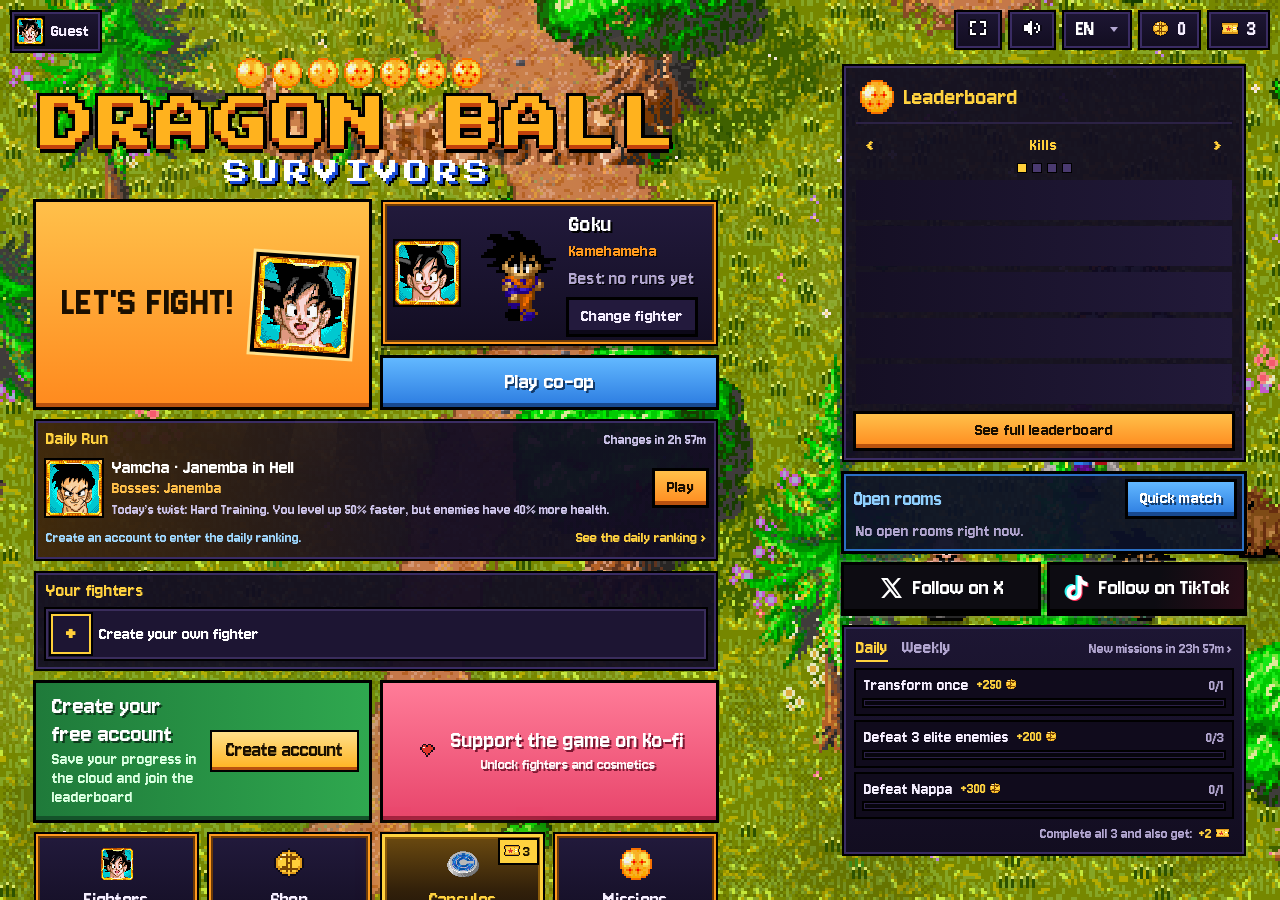
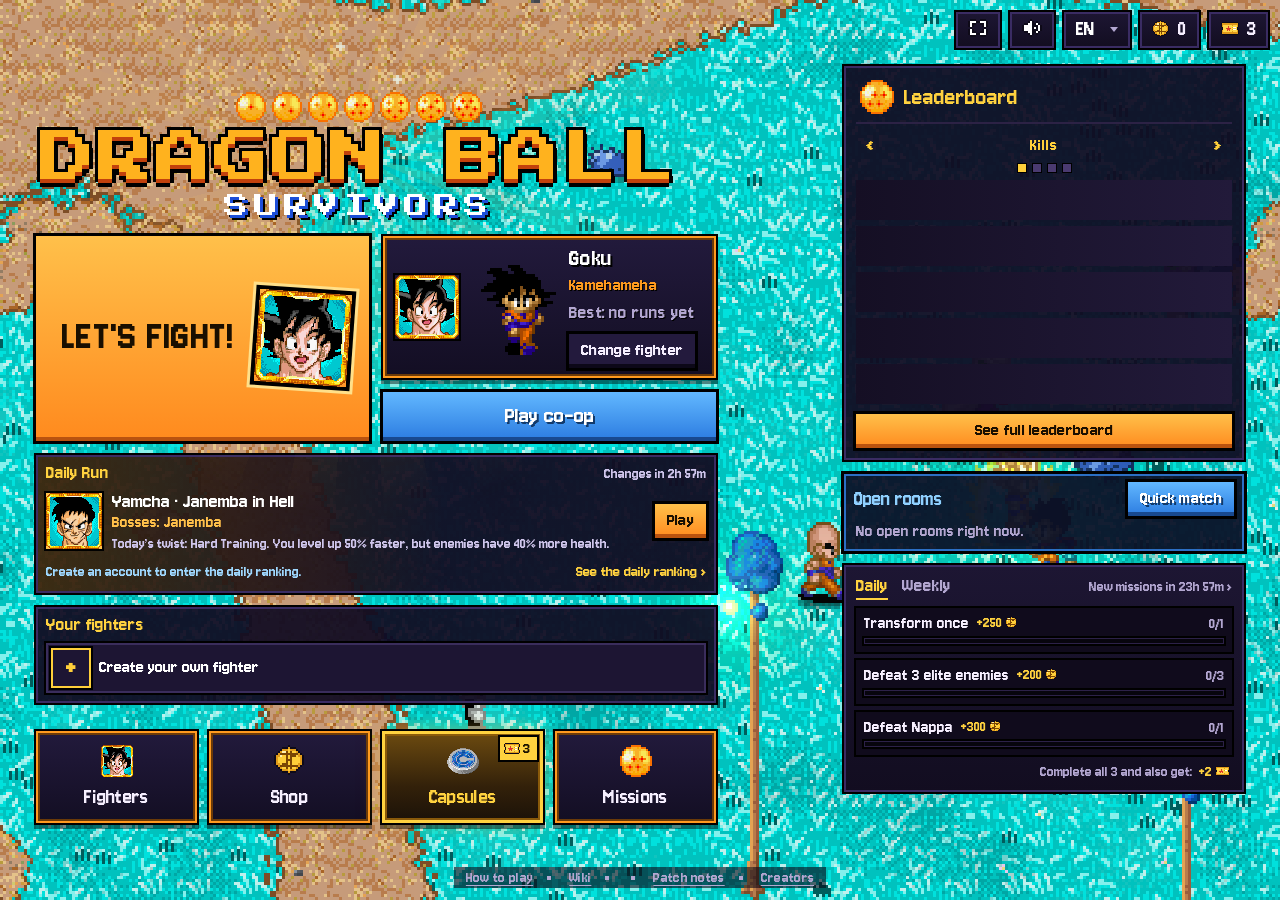
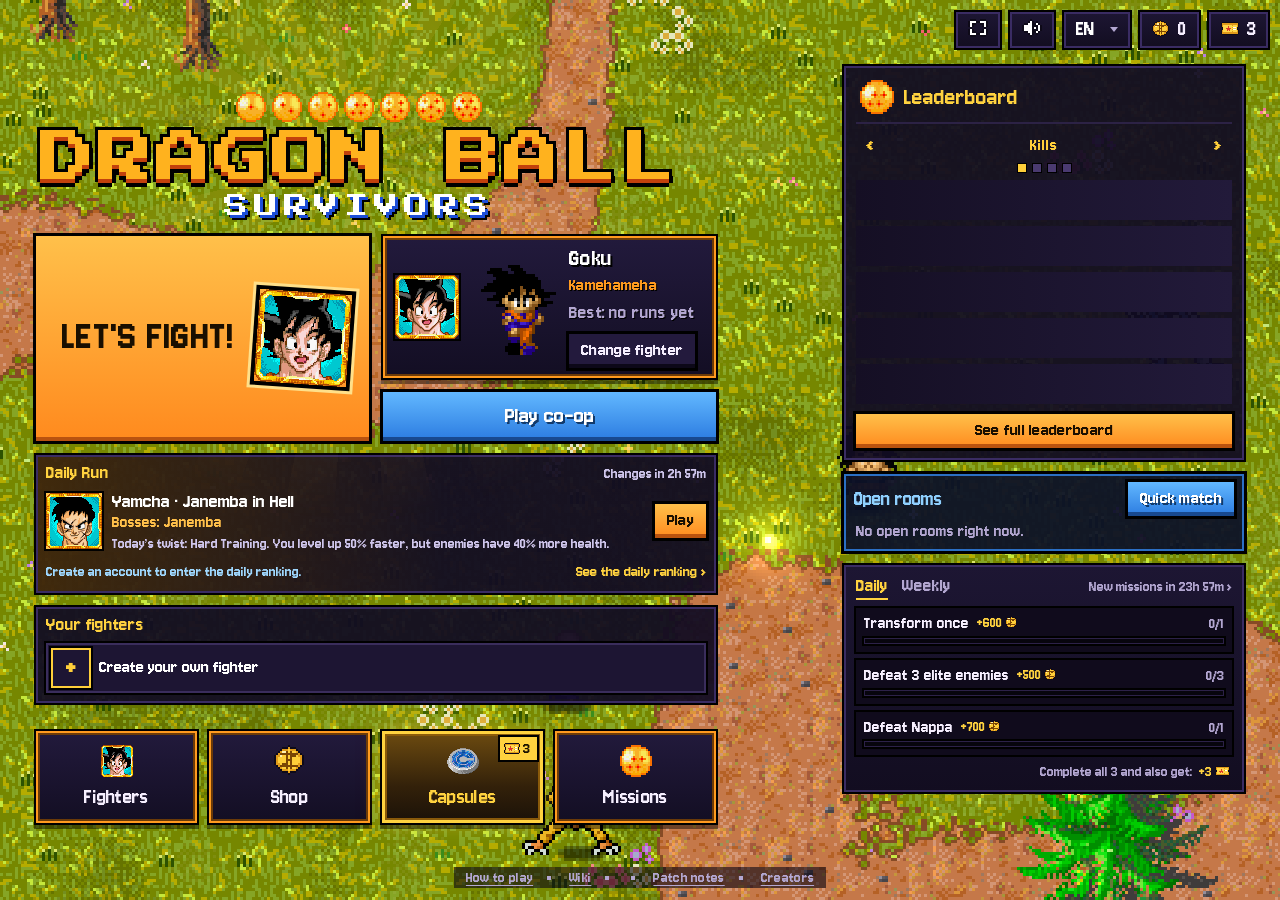
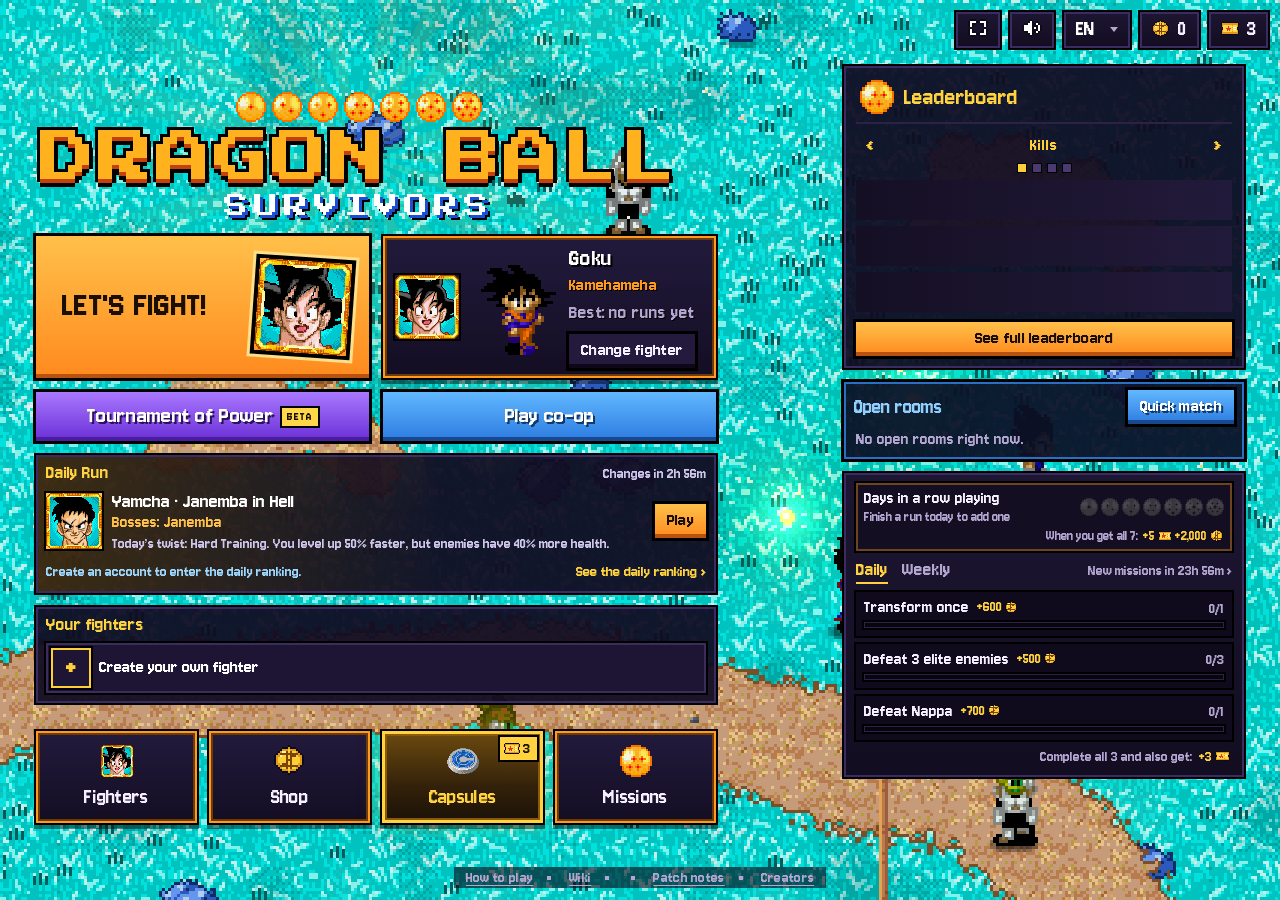
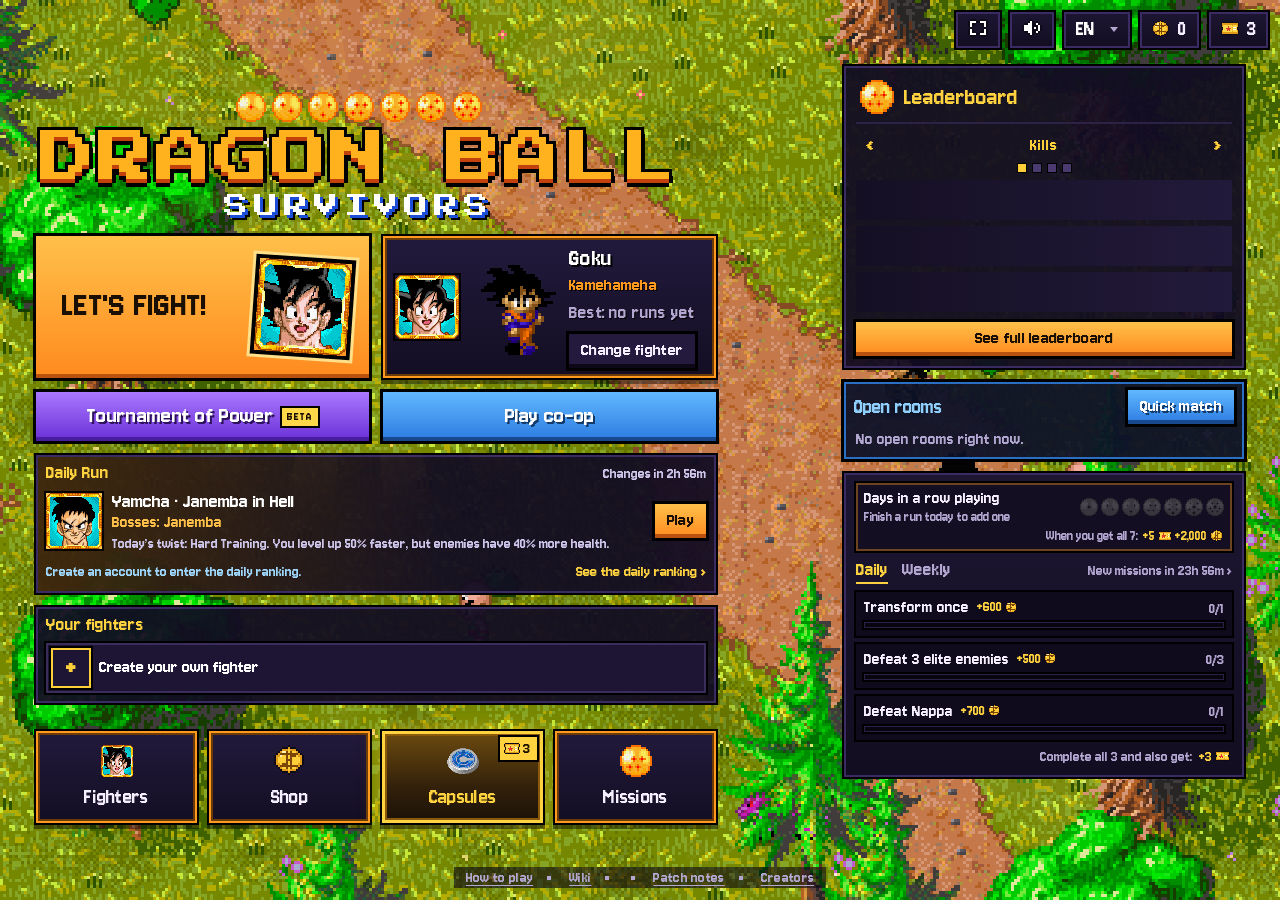
